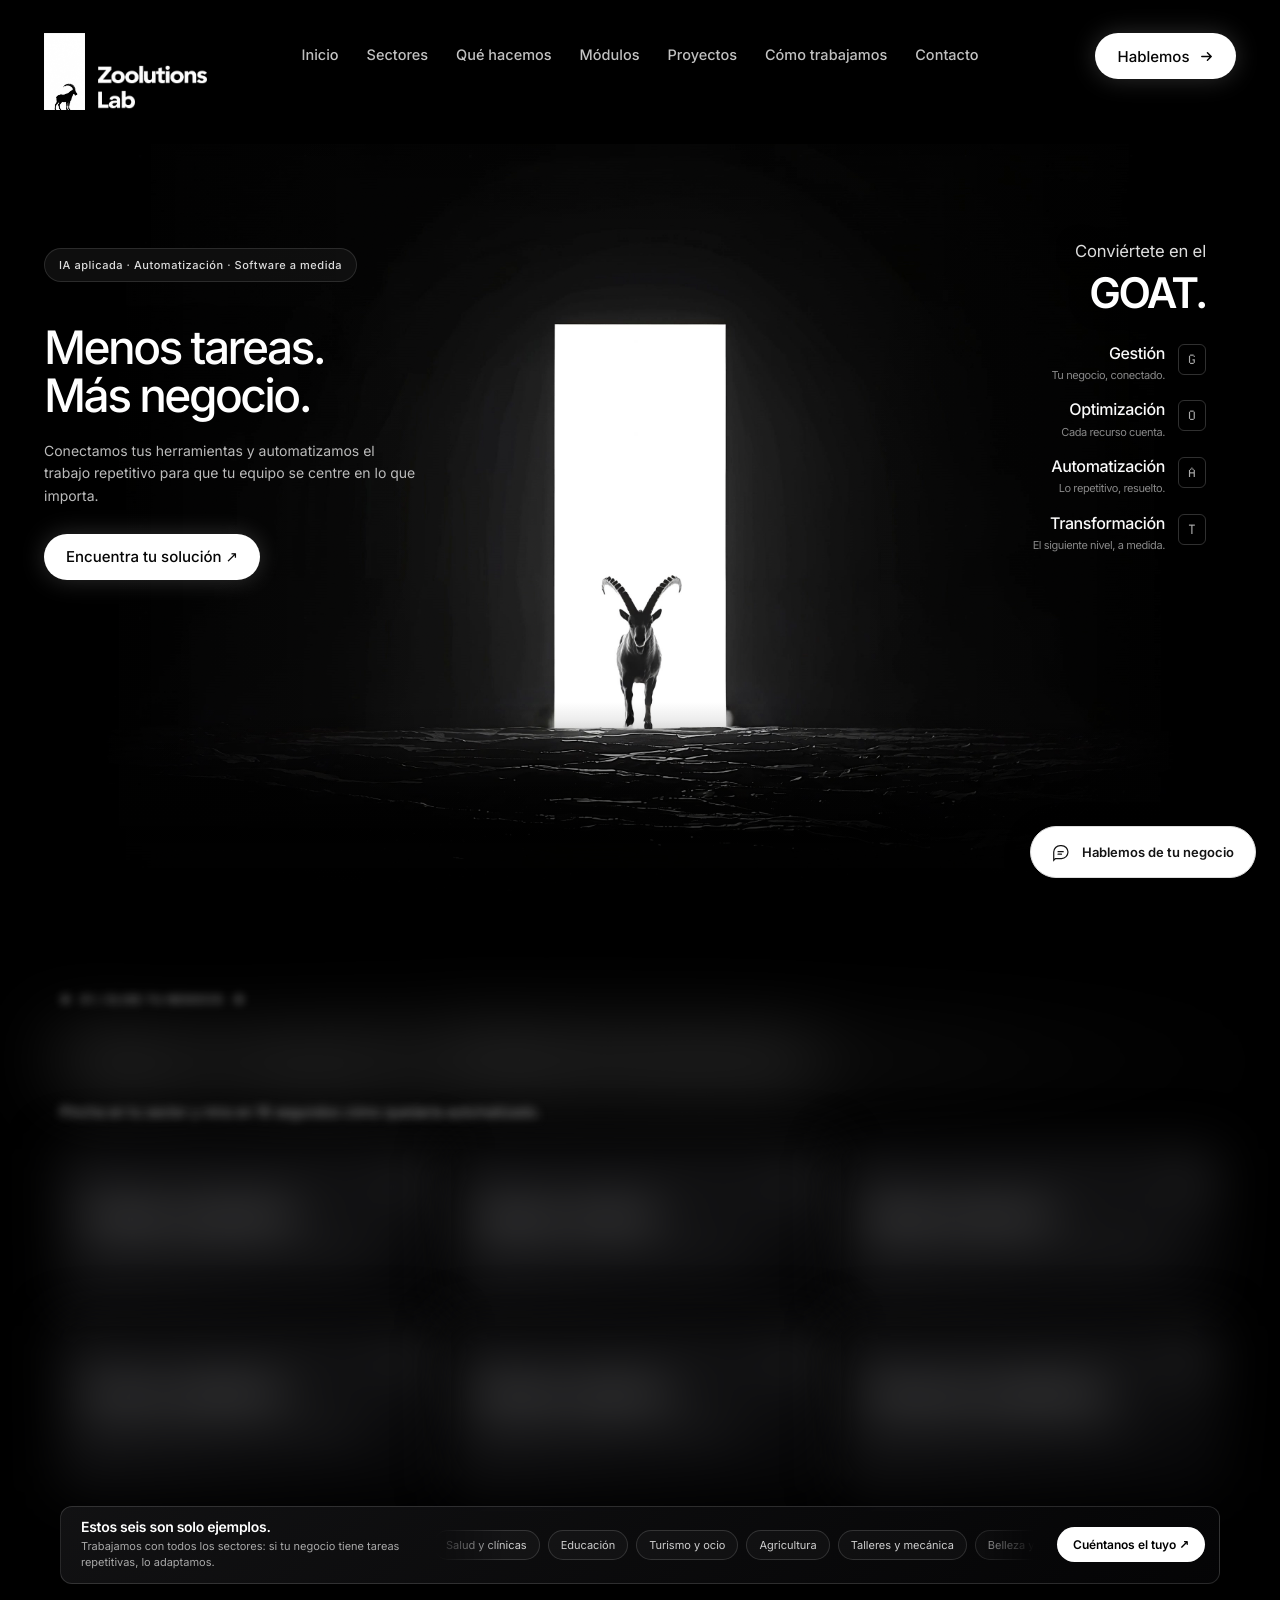
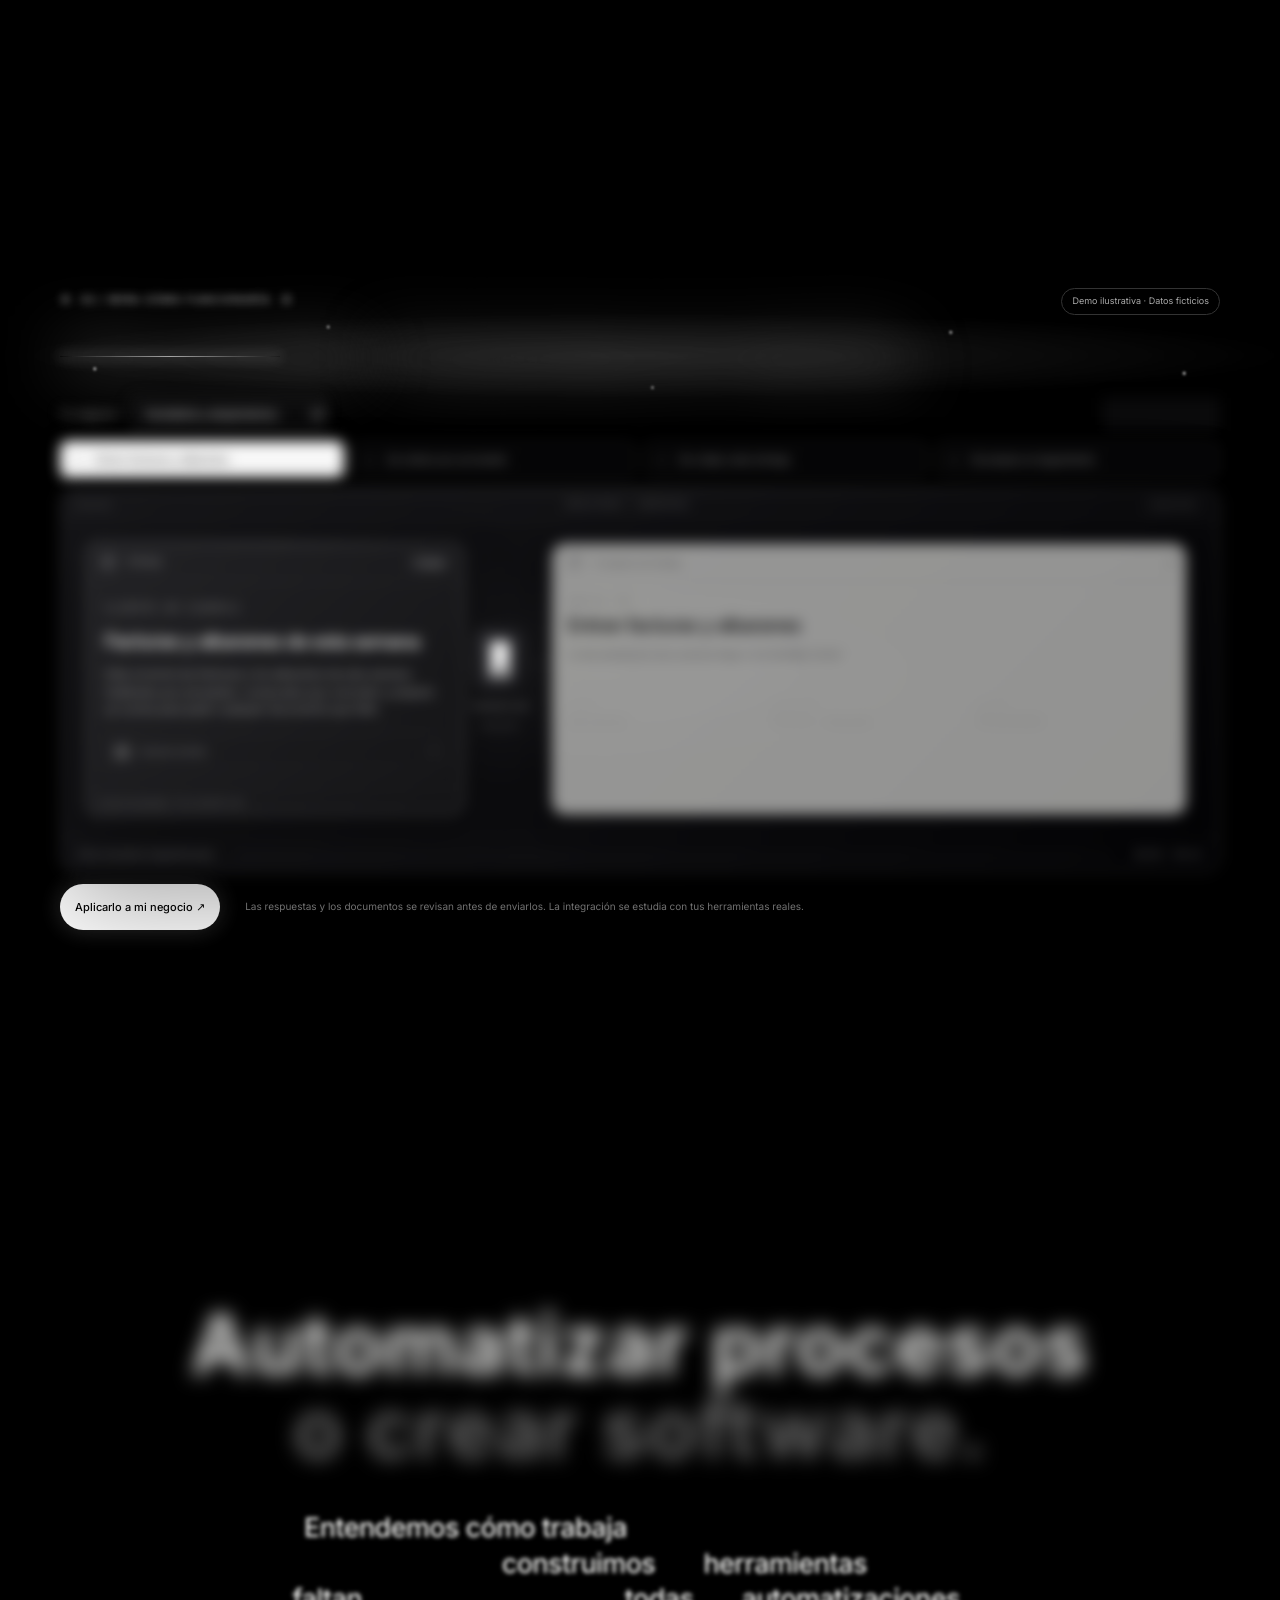
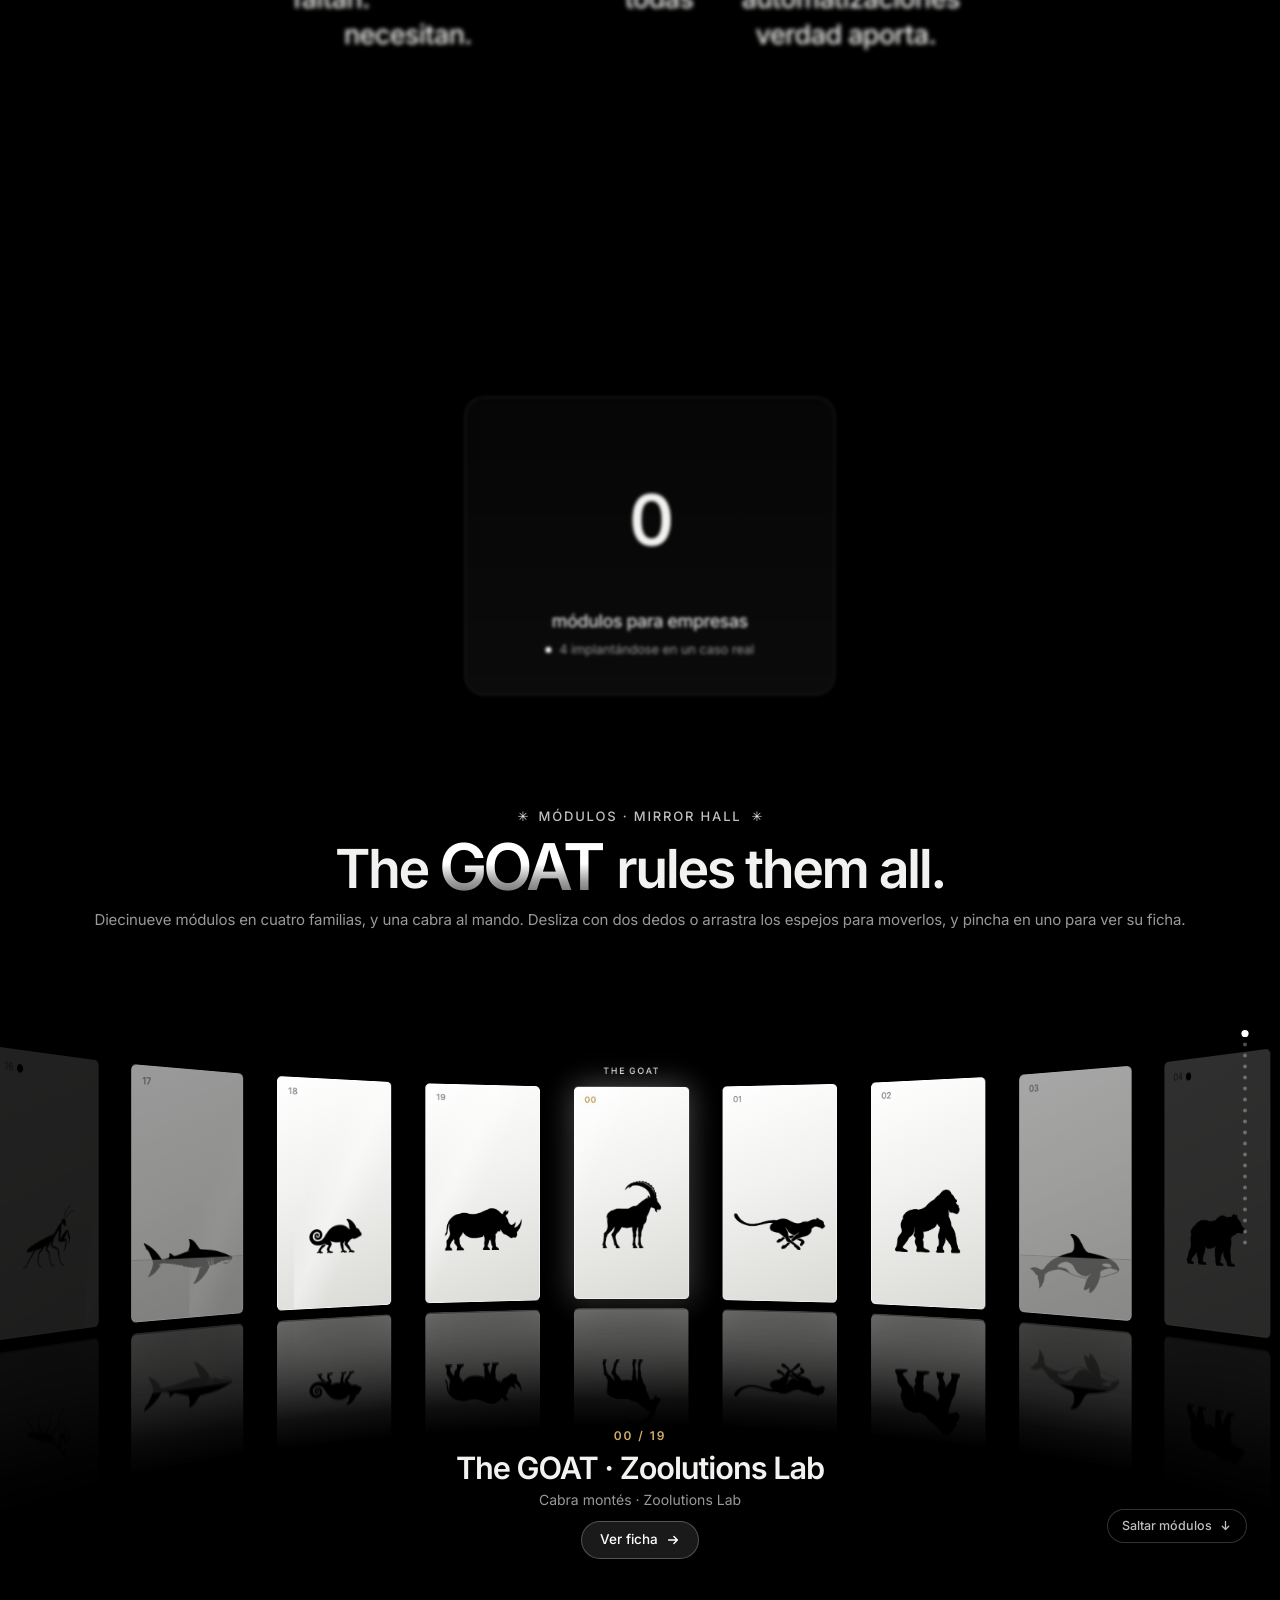
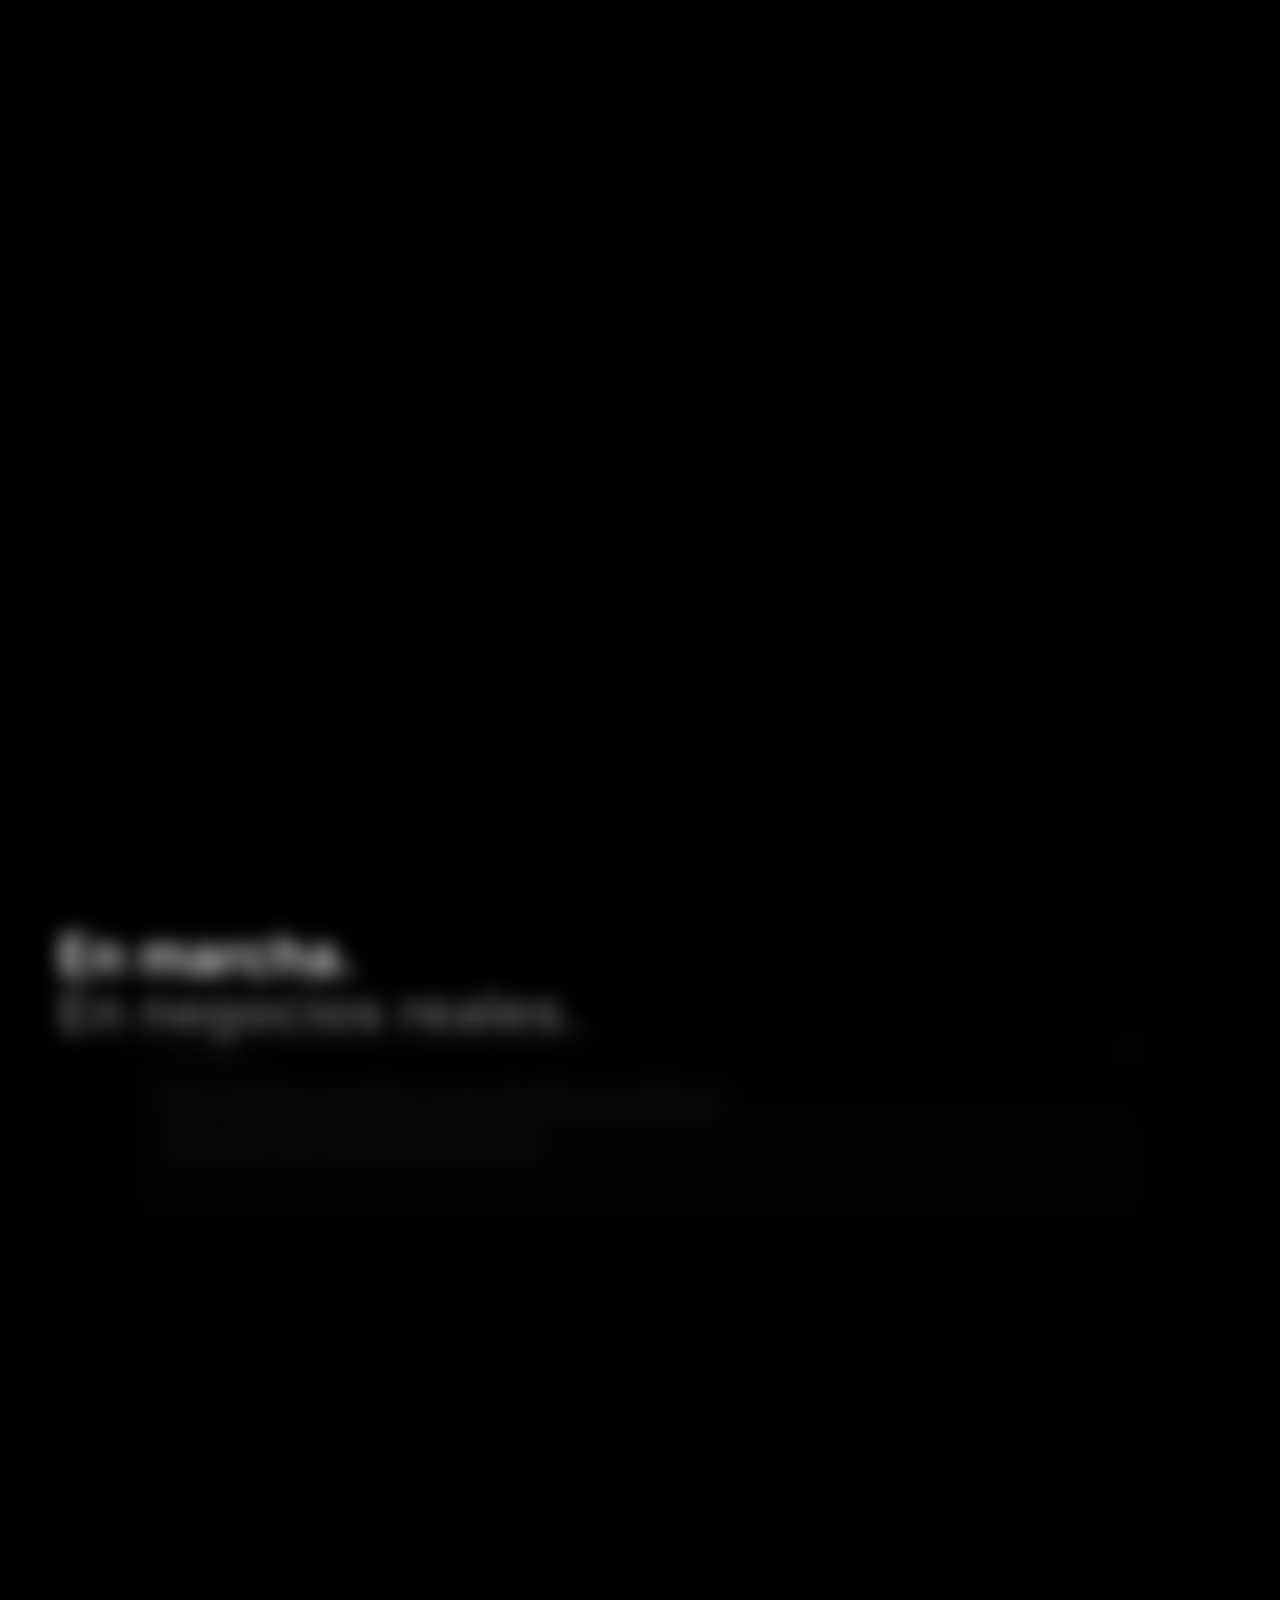
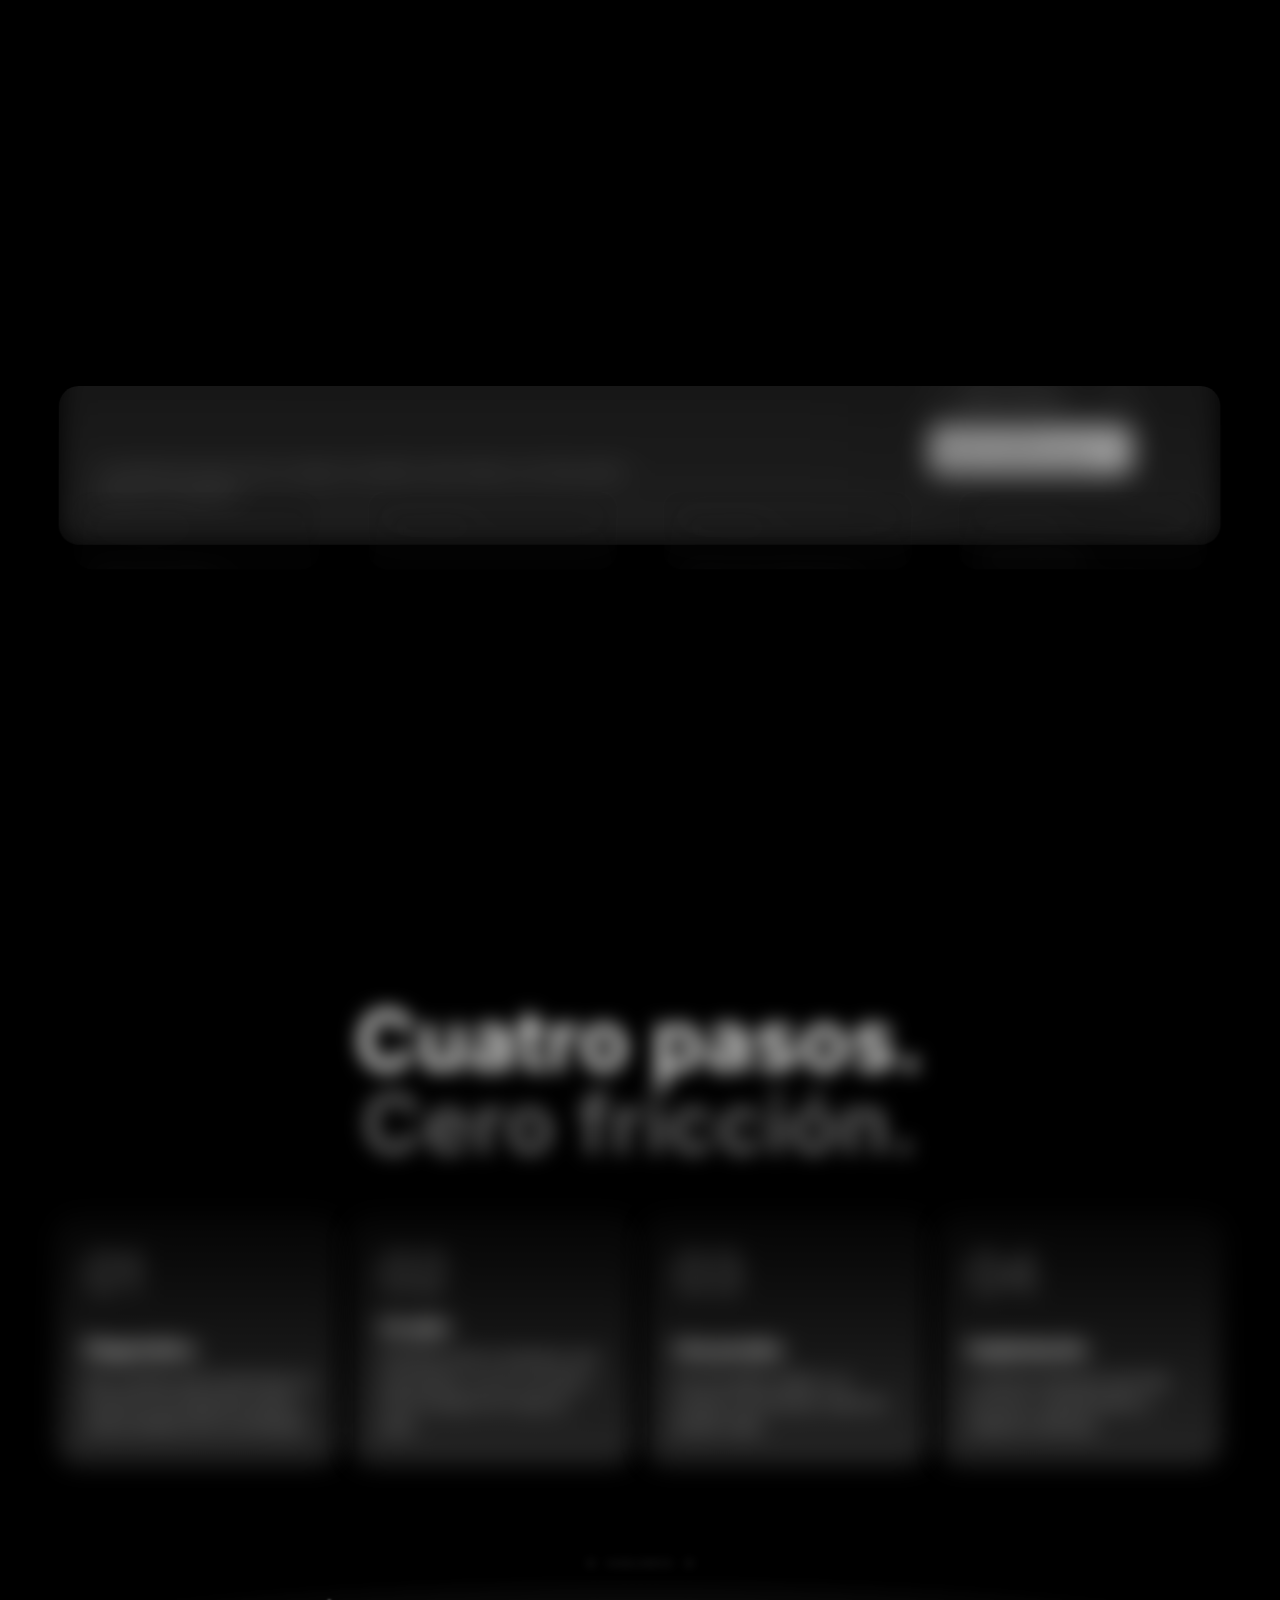
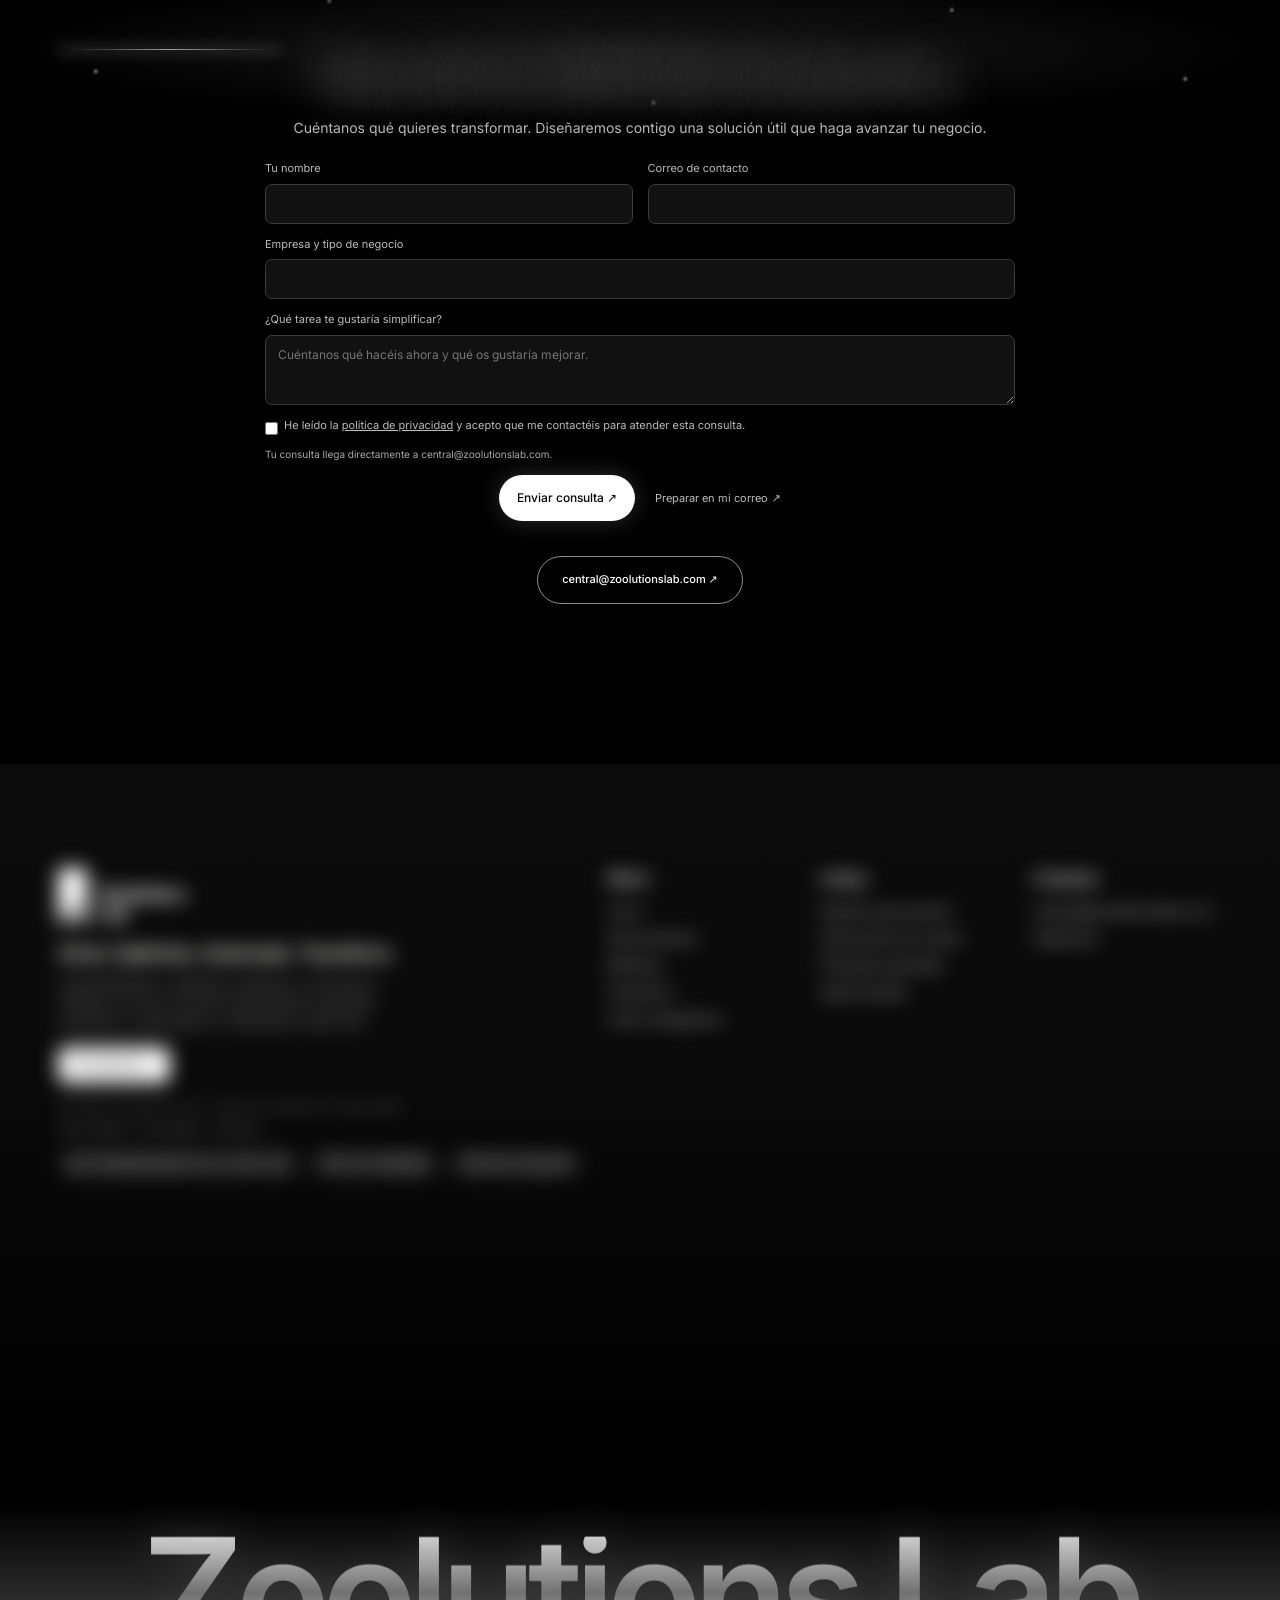
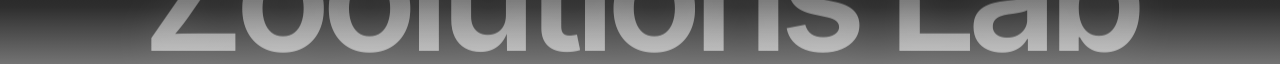
==== index.html @ aa088342 "Add files via upload" ====
<!doctype html>
<html lang="es">
<head>
<meta charset="utf-8">
<meta name="viewport" content="width=device-width, initial-scale=1, viewport-fit=cover">
<title>Zoolutions Lab — GOAT: Grow. Optimize. Automate. Transform.</title>
<meta name="description" content="GOAT: Grow. Optimize. Automate. Transform. Automatización, módulos y servicios a medida para empresas de cualquier tamaño. Lo implantamos, lo mantenemos y lo mejoramos cada mes.">
<meta name="theme-color" content="#000000">
<meta property="og:title" content="Zoolutions Lab — Grow. Optimize. Automate. Transform.">
<meta property="og:image" content="https://zoolutionslab.com/assets/zl-cabra-inicial-poster.jpg">
<link rel="icon" type="image/png" href="assets/favicon-v60.png">
<link rel="preload" href="assets/fonts/inter-600.woff2" as="font" type="font/woff2" crossorigin>
<style>
@font-face { font-family: "Departure Mono"; src: url("assets/fonts/departure-mono.woff2") format("woff2"); font-display: swap; }
@font-face { font-family: "Inter"; src: url("assets/fonts/inter-400.woff2") format("woff2"); font-weight: 400; font-display: swap; }
@font-face { font-family: "Inter"; src: url("assets/fonts/inter-500.woff2") format("woff2"); font-weight: 500; font-display: swap; }

:root {
  --ink: #fafafa;
  --muted: rgba(250,250,250,.66);
  --dim: rgba(250,250,250,.42);
  --line: rgba(255,255,255,.10);
  --card: rgba(255,255,255,.035);
  --pixel: "Departure Mono", ui-monospace, monospace;
  --sans: "Inter", system-ui, -apple-system, "Segoe UI", sans-serif;
  --px: clamp(18px, 3.4vw, 56px);
  --ease: cubic-bezier(.22, 1, .36, 1);
}
* { box-sizing: border-box; margin: 0; padding: 0; }
html { background: #000; overflow-x: hidden; scroll-behavior: smooth; }
body { background: #000; color: var(--ink); font-family: var(--sans); -webkit-font-smoothing: antialiased; text-rendering: geometricPrecision; overflow-x: hidden; }
a { color: inherit; text-decoration: none; }
img, video { display: block; }
.skip { position: absolute; left: -999px; top: 8px; z-index: 99; background: #fff; color: #000; padding: 8px 12px; border-radius: 8px; }
.skip:focus { left: 8px; }

/* ---------- escenario con vídeo ---------- */
.stage { position: relative; height: 100vh; height: 100svh; min-height: 560px; overflow: hidden; }
.stage.short { height: 78vh; height: 78svh; min-height: 520px; }
.plate { position: absolute; inset: 0; overflow: hidden; background: #000 url("assets/zl-cabra-inicial-poster.jpg") center / cover no-repeat; }
.plate video { position: absolute; inset: 0; width: 100%; height: 100%; object-fit: cover; object-position: 50% 50%; }
.plate::after { content: ""; position: absolute; inset: 0; pointer-events: none;
  background:
    linear-gradient(to right, rgba(0,0,0,.55) 0%, rgba(0,0,0,0) 34%, rgba(0,0,0,0) 66%, rgba(0,0,0,.55) 100%),
    linear-gradient(to bottom, rgba(0,0,0,.35) 0%, rgba(0,0,0,0) 18%, rgba(0,0,0,0) 80%, rgba(0,0,0,.8) 100%); }
.short .plate::after { background:
    linear-gradient(to right, rgba(0,0,0,.6) 0%, rgba(0,0,0,0) 34%, rgba(0,0,0,0) 66%, rgba(0,0,0,.6) 100%),
    linear-gradient(to bottom, rgba(0,0,0,.35) 0%, rgba(0,0,0,0) 18%, rgba(0,0,0,0) 72%, #000 100%); }
.grain { position: absolute; inset: -50%; pointer-events: none; opacity: .07; mix-blend-mode: overlay;
  background-image: url("data:image/svg+xml;utf8,<svg xmlns='http://www.w3.org/2000/svg' width='160' height='160'><filter id='n'><feTurbulence type='fractalNoise' baseFrequency='.9' numOctaves='2' stitchTiles='stitch'/></filter><rect width='100%' height='100%' filter='url(%23n)'/></svg>");
  animation: grain 1.2s steps(6) infinite; }
@keyframes grain { 0%{transform:translate(0,0)} 20%{transform:translate(-3%,2%)} 40%{transform:translate(2%,-3%)} 60%{transform:translate(-2%,-1%)} 80%{transform:translate(3%,3%)} 100%{transform:translate(0,0)} }

/* ---------- barra superior ---------- */
.top { position: absolute; z-index: 20; top: 0; left: 0; right: 0; display: flex; align-items: flex-start; justify-content: space-between; padding: clamp(18px, 2.6vw, 34px) var(--px) 0; }
.brand { display: flex; align-items: center; gap: 14px; }
.brand img { height: clamp(56px, 5.6vw, 84px); width: auto; }
.brand span { font-family: var(--pixel); font-size: clamp(16px, 1.55vw, 23px); letter-spacing: .02em; line-height: 1.1; }
.nav { position: absolute; left: 50%; top: clamp(18px, 2.6vw, 34px); translate: -50% 0; display: flex; align-items: center; gap: 2px; height: 46px; padding: 0 6px; border-radius: 999px; background: rgba(255,255,255,.94); box-shadow: 0 0 24px rgba(255,255,255,.14); }
.nav a { font: 500 14px/1 var(--sans); color: #444; padding: 10px 16px; border-radius: 999px; transition: color .25s, background-color .25s; position: relative; }
.nav a:hover { color: #050505; background: rgba(0,0,0,.05); }
.nav a[aria-current="page"] { color: #050505; }
.nav a[aria-current="page"]::after { content: ""; position: absolute; left: 50%; bottom: 3px; width: 4px; height: 4px; margin-left: -2px; background: #050505; }
.pill { display: inline-flex; align-items: center; justify-content: center; gap: 10px; height: 46px; padding: 0 22px; border-radius: 999px; background: #fff; color: #050505; font: 500 15px/1 var(--sans); box-shadow: 0 0 24px rgba(255,255,255,.18); transition: transform .3s var(--ease), box-shadow .3s; white-space: nowrap; border: 0; cursor: pointer; }
.pill:hover { transform: translateY(-1px); box-shadow: 0 0 34px rgba(255,255,255,.32); }
.pill svg { width: 15px; height: 15px; transition: transform .3s var(--ease); }
.pill:hover svg { transform: translateX(3px); }
.burger { display: none; width: 44px; height: 44px; border-radius: 50%; border: 1px solid rgba(255,255,255,.18); background: rgba(255,255,255,.06); -webkit-backdrop-filter: blur(10px); backdrop-filter: blur(10px); cursor: pointer; position: relative; }
.burger i { position: absolute; left: 13px; right: 13px; height: 1.5px; background: #fff; transition: transform .35s var(--ease), opacity .2s; }
.burger i:nth-child(1) { top: 17px; } .burger i:nth-child(2) { top: 25px; }
.menu-open .burger i:nth-child(1) { transform: translateY(4px) rotate(45deg); }
.menu-open .burger i:nth-child(2) { transform: translateY(-4px) rotate(-45deg); }
.drawer { position: fixed; inset: 0; z-index: 15; background: rgba(0,0,0,.92); -webkit-backdrop-filter: blur(14px); backdrop-filter: blur(14px); display: flex; flex-direction: column; justify-content: center; padding: 0 var(--px); opacity: 0; visibility: hidden; transition: opacity .4s, visibility .4s; }
.menu-open .drawer { opacity: 1; visibility: visible; }
.drawer a { font: 34px/1.5 var(--pixel); color: #fff; }
.drawer a[aria-current="page"]::before { content: "> "; }
.drawer a.pill { margin-top: 30px; align-self: flex-start; font: 500 15px/1 var(--sans); color: #050505; }

/* ---------- titular y texto a los lados de la puerta ---------- */
.hero { position: absolute; z-index: 4; left: 0; right: 0; top: 27%; display: flex; justify-content: space-between; align-items: flex-start; gap: 24px; padding: 0 var(--px); pointer-events: none; }
.short .hero { top: 30%; }
.hero > * { pointer-events: auto; }
.left { width: min(42vw, 640px); }
.right { width: min(34vw, 520px); text-align: right; display: flex; flex-direction: column; align-items: flex-end; padding-top: 56px; }
.badge { display: inline-flex; align-items: center; gap: 10px; height: 34px; padding: 0 14px 0 6px; border-radius: 999px; background: rgba(20,20,20,.72); border: 1px solid rgba(255,255,255,.12); -webkit-backdrop-filter: blur(8px); backdrop-filter: blur(8px); font: 500 13px/1 var(--sans); color: rgba(255,255,255,.86); margin-bottom: 22px; }
.badge i { display: inline-grid; place-items: center; width: 24px; height: 24px; border-radius: 50%; background: #fff; color: #050505; font: 13px/1 var(--pixel); font-style: normal; margin-right: -6px; border: 2px solid #111; }
.badge i:last-of-type { margin-right: 4px; }
.badge.solo { padding-left: 14px; }
h1 { font-family: var(--pixel); font-weight: 400; font-size: clamp(32px, 4.1vw, 66px); line-height: 1.12; letter-spacing: -.01em; text-shadow: 0 0 30px rgba(0,0,0,.6); }
h1 span { display: block; }
.short h1 { font-size: clamp(30px, 3.6vw, 58px); }
.right p { font-size: clamp(15px, 1.15vw, 17.5px); line-height: 1.55; color: var(--muted); max-width: 27em; text-shadow: 0 0 20px rgba(0,0,0,.8); }
.actions { display: flex; align-items: center; gap: 22px; margin-top: 26px; flex-wrap: wrap; justify-content: flex-end; }
.ghost { font: 500 15px/1 var(--sans); color: #fff; border-bottom: 1px solid rgba(255,255,255,.3); padding-bottom: 3px; transition: border-color .3s; }
.ghost:hover { border-color: #fff; }

/* datos al pie de la portada */
.facts { position: absolute; z-index: 4; left: 0; right: 0; bottom: clamp(30px, 4.8vh, 50px); display: grid; grid-template-columns: repeat(4, 1fr); gap: 16px; padding: 0 var(--px); max-width: 1240px; margin: 0 auto; }
.fact { text-align: center; }
.fact .g { font: 22px/1 var(--pixel); color: rgba(255,255,255,.75); }
.fact b { display: block; font: 400 clamp(20px, 1.8vw, 28px)/1.1 var(--pixel); margin-top: 12px; }
.fact small { display: block; font-size: 12.5px; color: var(--dim); margin-top: 6px; letter-spacing: .01em; }

/* ---------- contenido de las páginas interiores ---------- */
.wrap { width: 100%; max-width: 1200px; margin: 0 auto; padding: 0 var(--px); }
.sec { padding: clamp(56px, 8vw, 110px) 0 0; }
.sec:first-child { padding-top: clamp(24px, 4vw, 48px); }
.label { display: flex; align-items: center; gap: 12px; font: 13px/1 var(--pixel); color: var(--dim); text-transform: uppercase; letter-spacing: .12em; margin-bottom: 26px; }
.label::before { content: ""; width: 8px; height: 8px; background: #fff; }
.label::after { content: ""; flex: 1; height: 1px; background: var(--line); }
h2 { font: 400 clamp(26px, 3vw, 44px)/1.15 var(--pixel); letter-spacing: -.01em; margin-bottom: 18px; max-width: 22ch; }
.lead { font-size: clamp(15px, 1.2vw, 18px); line-height: 1.6; color: var(--muted); max-width: 46em; }
.grid { display: grid; gap: 14px; }
.g2 { grid-template-columns: repeat(2, 1fr); }
.g3 { grid-template-columns: repeat(3, 1fr); }
.g4 { grid-template-columns: repeat(4, 1fr); }
.card { position: relative; background: var(--card); border: 1px solid var(--line); border-radius: 18px; padding: clamp(22px, 2.2vw, 32px); transition: border-color .35s, background-color .35s, transform .35s var(--ease); overflow: hidden; }
.card:hover { border-color: rgba(255,255,255,.24); background: rgba(255,255,255,.055); transform: translateY(-2px); }
.card .n { font: 13px/1 var(--pixel); color: var(--dim); }
.card .ico { font: 26px/1 var(--pixel); color: #fff; margin-bottom: 26px; display: block; }
.card h3 { font: 400 clamp(19px, 1.6vw, 24px)/1.2 var(--pixel); margin: 0 0 12px; letter-spacing: -.005em; }
.card p, .card li { font-size: 15px; line-height: 1.6; color: var(--muted); }
.card ul { list-style: none; display: grid; gap: 12px; margin-top: 4px; }
.card li b { color: #fff; font-weight: 500; }
.tag { display: inline-flex; align-items: center; gap: 8px; height: 26px; padding: 0 11px; border-radius: 999px; border: 1px solid rgba(255,255,255,.18); font: 12px/1 var(--pixel); color: #fff; margin-bottom: 18px; letter-spacing: .02em; }
.tag.live::before { content: ""; width: 7px; height: 7px; border-radius: 50%; background: #fff; box-shadow: 0 0 10px #fff; animation: pulse 2s infinite; }
.tag.soon { color: var(--dim); }
.kicker { display: block; font: 12px/1 var(--pixel); color: var(--dim); text-transform: uppercase; letter-spacing: .14em; margin-bottom: 10px; }
@keyframes pulse { 50% { opacity: .35; } }

/* módulos */
.mods { display: grid; grid-template-columns: 1.1fr 1fr; gap: 14px; }
.mod-live { display: grid; gap: 10px; }
.mod-live div { display: flex; align-items: center; gap: 14px; padding: 16px 18px; border-radius: 14px; border: 1px solid rgba(255,255,255,.2); background: rgba(255,255,255,.06); font: 16px/1.2 var(--pixel); }
.mod-live div::before { content: ""; width: 8px; height: 8px; border-radius: 50%; background: #fff; box-shadow: 0 0 12px #fff; animation: pulse 2s infinite; flex: none; }
.chips { display: flex; flex-wrap: wrap; gap: 8px; }
.chips span { display: inline-flex; align-items: center; height: 36px; padding: 0 14px; border-radius: 999px; border: 1px solid var(--line); font-size: 14px; color: var(--muted); transition: border-color .3s, color .3s; }
.chips span:hover { border-color: rgba(255,255,255,.3); color: #fff; }
.sub { font: 12px/1 var(--pixel); color: var(--dim); text-transform: uppercase; letter-spacing: .12em; margin: 0 0 14px; }

/* pasos */
.steps .card { min-height: 220px; display: flex; flex-direction: column; }
.steps .card .big { font: 400 clamp(38px, 4vw, 58px)/1 var(--pixel); color: rgba(255,255,255,.16); margin-bottom: 34px; transition: color .35s; }
.steps .card:hover .big { color: #fff; }

/* proyectos sin anunciar */
.redact { background: #fff; color: #fff; border-radius: 2px; padding: 0 .1em; user-select: none; }
.bars { display: grid; gap: 7px; margin: 6px 0 18px; }
.bars i { display: block; height: 9px; width: 100%; background: rgba(255,255,255,.12); border-radius: 2px; }
.teaser { background: repeating-linear-gradient(135deg, rgba(255,255,255,.025) 0 10px, transparent 10px 20px), var(--card); }
.more { margin-top: 18px; font: 14px/1 var(--pixel); }
.more a { border-bottom: 1px solid rgba(255,255,255,.3); padding-bottom: 3px; }

/* llamada final */
.cta { margin: clamp(64px, 9vw, 120px) 0 0; padding: clamp(36px, 5vw, 64px); border-radius: 22px; border: 1px solid var(--line); background: radial-gradient(ellipse at 50% 120%, rgba(255,255,255,.12), transparent 60%), var(--card); display: flex; align-items: center; justify-content: space-between; gap: 28px; flex-wrap: wrap; }
.cta h2 { margin: 0; max-width: 20ch; }

/* formulario */
.form { display: grid; gap: 16px; margin-top: 8px; }
.field { display: grid; gap: 8px; }
.field label { font: 12px/1 var(--pixel); color: var(--dim); text-transform: uppercase; letter-spacing: .1em; }
.field input, .field select, .field textarea { width: 100%; font: 15px/1.4 var(--sans); color: #fff; background: rgba(255,255,255,.04); border: 1px solid var(--line); border-radius: 12px; padding: 13px 14px; outline: none; transition: border-color .25s, background-color .25s; -webkit-appearance: none; appearance: none; }
.field textarea { min-height: 130px; resize: vertical; }
.field select { background-image: linear-gradient(45deg, transparent 50%, #fff 50%), linear-gradient(135deg, #fff 50%, transparent 50%); background-position: calc(100% - 20px) 55%, calc(100% - 15px) 55%; background-size: 5px 5px; background-repeat: no-repeat; }
.field select option { background: #111; }
.field input:focus, .field select:focus, .field textarea:focus { border-color: rgba(255,255,255,.45); background: rgba(255,255,255,.07); }
.form .pill { justify-self: start; margin-top: 4px; }
.form-note { font-size: 13px; color: var(--dim); }
.pitch { font: 400 clamp(19px, 1.6vw, 24px)/1.4 var(--pixel); color: #fff; margin-bottom: 18px; }
.contact-line { display: flex; justify-content: space-between; align-items: center; gap: 12px; flex-wrap: wrap; border-top: 1px solid var(--line); margin-top: 26px; padding-top: 20px; }
.contact-line span { font: 12px/1 var(--pixel); color: var(--dim); text-transform: uppercase; letter-spacing: .1em; }
.contact-line a { font: 16px/1 var(--pixel); }

/* pie */
.site-foot { margin-top: clamp(64px, 9vw, 120px); border-top: 1px solid var(--line); }
.site-foot .wrap { display: flex; justify-content: space-between; align-items: center; gap: 18px; flex-wrap: wrap; padding-top: 28px; padding-bottom: 34px; }
.site-foot .fb { display: flex; align-items: center; gap: 12px; font: 15px/1.1 var(--pixel); }
.site-foot .fb img { height: 40px; width: auto; }
.site-foot nav { display: flex; gap: 22px; flex-wrap: wrap; font-size: 14px; color: var(--muted); }
.site-foot nav a:hover { color: #fff; }
.site-foot small { width: 100%; font-size: 12.5px; color: var(--dim); }

/* ---------- animaciones ---------- */
@media (prefers-reduced-motion: no-preference) {
  .rise { opacity: 0; transform: translateY(14px); animation: rise .9s var(--ease) forwards; }
  .d1 { animation-delay: .15s } .d2 { animation-delay: .3s } .d3 { animation-delay: .45s } .d4 { animation-delay: .6s } .d5 { animation-delay: .8s }
  @keyframes rise { to { opacity: 1; transform: none; } }
  .js .rv { opacity: 0; transform: translateY(18px); transition: opacity .8s var(--ease), transform .8s var(--ease); }
  .js .rv.in { opacity: 1; transform: none; }
}
@media (prefers-reduced-motion: reduce) { .grain, .tag.live::before, .mod-live div::before { animation: none; } }

/* ---------- pantallas medianas ---------- */
@media (max-width: 1100px) {
  .hero { top: 24%; }
  .right { padding-top: 40px; }
  .facts { grid-template-columns: repeat(2, 1fr); row-gap: 18px; max-width: 760px; }
  .fact:nth-child(n+3) { display: none; }
  .g4 { grid-template-columns: repeat(2, 1fr); }
  .g3 { grid-template-columns: repeat(2, 1fr); }
  .nav a { padding: 10px 11px; }
}
@media (max-width: 900px) {
  .nav { display: none; }
  .burger { display: block; }
  .top .pill.top-cta { display: none; }
  .mods { grid-template-columns: 1fr; }
}

/* ---------- móvil: vídeo arriba, texto debajo sobre negro ---------- */
@media (max-width: 760px), (max-aspect-ratio: 4/5) {
  .stage, .stage.short { height: auto; min-height: 0; overflow: visible; }
  .plate { position: relative; height: 72svh; min-height: 440px; }
  .short .plate { height: 58svh; min-height: 380px; }
  .plate::after, .short .plate::after { background: linear-gradient(to bottom, rgba(0,0,0,.45) 0%, rgba(0,0,0,0) 22%, rgba(0,0,0,0) 70%, #000 100%); }
  .top { padding-top: 16px; }
  .brand img { height: 46px; }
  .hero, .short .hero { position: relative; top: auto; flex-direction: column; gap: 0; margin-top: -40px; padding-bottom: 8px; }
  .left, .right { width: 100%; }
  .left h1 span { display: inline; }
  .right { text-align: left; align-items: flex-start; padding-top: 18px; }
  .actions { justify-content: flex-start; }
  h1, .short h1 { font-size: clamp(30px, 9.4vw, 44px); }
  .facts { position: relative; bottom: auto; grid-template-columns: repeat(2, 1fr); row-gap: 26px; padding: 40px var(--px) 0; }
  .fact { text-align: left; }
  .fact:nth-child(n+3) { display: block; }
  .g2, .g3, .g4 { grid-template-columns: 1fr; }
  .steps .card { min-height: 0; }
  .cta { flex-direction: column; align-items: flex-start; }
}

/* =====================================================================
   PÁGINAS DE UNA SOLA PANTALLA: contenido a los lados y abajo de la puerta
   ===================================================================== */
.stage.full { height: 100vh; height: 100svh; min-height: 0; }
.full .plate::after { background:
    linear-gradient(to right, rgba(0,0,0,.62) 0%, rgba(0,0,0,.15) 36%, rgba(0,0,0,0) 42%, rgba(0,0,0,0) 58%, rgba(0,0,0,.15) 64%, rgba(0,0,0,.62) 100%),
    linear-gradient(to bottom, rgba(0,0,0,.4) 0%, rgba(0,0,0,0) 16%, rgba(0,0,0,0) 76%, rgba(0,0,0,.85) 100%); }
.zone { position: absolute; z-index: 4; display: flex; flex-direction: column; gap: clamp(8px, 1.4vh, 14px); }
.z-left { left: var(--px); top: clamp(124px, 15.5vh, 156px); bottom: 21vh; width: min(35vw, 560px); }
.z-right { right: var(--px); top: clamp(110px, 15vh, 150px); bottom: 21vh; width: min(34vw, 540px); align-items: stretch; }
.z-bottom { left: var(--px); right: var(--px); bottom: clamp(14px, 2.6vh, 28px); }
.zone h1 { font-size: min(3.5vw, 6.2vh); line-height: 1.1; }
.zone .badge { margin-bottom: 4px; align-self: flex-start; }
.zone .intro { font-size: clamp(13.5px, 1.75vh, 16px); line-height: 1.5; color: var(--muted); max-width: 34em; text-shadow: 0 0 16px rgba(0,0,0,.9); }
.glass { background: rgba(0,0,0,.52); border: 1px solid rgba(255,255,255,.11); -webkit-backdrop-filter: blur(12px); backdrop-filter: blur(12px); border-radius: 16px; padding: clamp(12px, 1.8vh, 18px) clamp(14px, 1.3vw, 20px); }
.glass h3 { font: 400 clamp(14px, 2vh, 18px)/1.2 var(--pixel); margin-bottom: 4px; }
.glass p, .glass li { font-size: clamp(12.5px, 1.6vh, 14.5px); line-height: 1.45; color: var(--muted); }
.glass .tag { margin-bottom: clamp(6px, 1.1vh, 10px); height: 22px; font-size: 11px; }
.glass .kicker { margin-bottom: 4px; font-size: 11px; }
.glass ul { list-style: none; display: grid; gap: 4px; margin-top: 4px; }
.glass li b { color: #fff; font-weight: 500; }
.zlabel { font: 11.5px/1 var(--pixel); color: rgba(255,255,255,.55); text-transform: uppercase; letter-spacing: .14em; display: flex; align-items: center; gap: 8px; }
.zlabel::before { content: ""; width: 6px; height: 6px; background: #fff; }
.svc { display: grid; gap: clamp(8px, 1.3vh, 12px); }
.svc div { display: grid; grid-template-columns: 28px 1fr; column-gap: 10px; }
.svc .g { font: 16px/1.25 var(--pixel); color: #fff; grid-row: span 2; }
.svc b { font: 400 clamp(13.5px, 1.9vh, 16.5px)/1.25 var(--pixel); color: #fff; }
.svc span { font-size: clamp(12px, 1.55vh, 14px); line-height: 1.4; color: var(--muted); }
.zone .mod-live { gap: clamp(5px, .8vh, 8px); }
.zone .mod-live div { padding: clamp(7px, 1.1vh, 11px) 14px; font-size: clamp(13px, 1.75vh, 15px); border-radius: 11px; }
.zone .chips { gap: 6px; }
.zone .chips span { height: clamp(26px, 3.3vh, 32px); padding: 0 11px; font-size: clamp(11.5px, 1.5vh, 13px); }
.steps-row { display: grid; grid-template-columns: repeat(4, 1fr); gap: 12px; }
.steps-row .glass { display: grid; grid-template-columns: auto 1fr; column-gap: 12px; align-items: start; padding: 12px 16px; }
.steps-row .n { font: 400 clamp(22px, 3.2vh, 30px)/1 var(--pixel); color: rgba(255,255,255,.35); grid-row: span 2; }
.steps-row b { font: 400 clamp(13.5px, 1.9vh, 16px)/1.2 var(--pixel); }
.steps-row span { font-size: clamp(11.5px, 1.5vh, 13px); color: var(--muted); line-height: 1.35; }
.bottom-cta { display: flex; align-items: center; justify-content: space-between; gap: 18px; }
.bottom-cta p { font: 400 clamp(16px, 2.4vh, 22px)/1.2 var(--pixel); text-shadow: 0 0 16px rgba(0,0,0,.9); }
.zone .redact { font-size: .9em; }
.zone .bars { margin: 4px 0 8px; gap: 5px; } .zone .bars i { height: 6px; }
.pair { display: grid; grid-template-columns: 1fr 1fr; gap: 10px; }
.zone .form { gap: clamp(7px, 1.1vh, 11px); margin: 0; }
.zone .field { gap: 5px; }
.zone .field label { font-size: 10.5px; }
.zone .field input, .zone .field select { padding: clamp(8px, 1.2vh, 11px) 12px; font-size: 14px; border-radius: 10px; }
.zone .field textarea { min-height: clamp(60px, 10vh, 100px); padding: 10px 12px; font-size: 14px; border-radius: 10px; }
.zone .form .pill { height: 42px; font-size: 14px; }
.zone .form-note { font-size: 12px; min-height: 1em; }
.mini-foot { position: absolute; z-index: 4; left: 50%; translate: -50% 0; bottom: 6px; font-size: 11px; color: var(--dim); white-space: nowrap; }
.foot-strip { display: grid; grid-template-columns: repeat(3, 1fr); gap: 12px; }

/* pantallas estrechas o bajas: se apila debajo del vídeo y se hace scroll */
@media (max-width: 1100px), (max-height: 640px), (max-aspect-ratio: 4/5) {
  .stage.full { height: auto; overflow: visible; }
  .full .plate { position: relative; height: 62svh; min-height: 380px; }
  .full .plate::after { background: linear-gradient(to bottom, rgba(0,0,0,.45) 0%, rgba(0,0,0,0) 22%, rgba(0,0,0,0) 70%, #000 100%); }
  .zone { position: relative; left: auto; right: auto; top: auto; bottom: auto; width: auto; padding: 0 var(--px); margin-top: 18px; }
  .z-left { margin-top: -30px; }
  .zone h1 { font-size: clamp(30px, 7vw, 46px); }
  .zone h1 span { display: inline; }
  .steps-row, .foot-strip { grid-template-columns: repeat(2, 1fr); }
  .z-bottom { padding-bottom: 40px; }
  .mini-foot { position: relative; left: auto; translate: none; display: block; text-align: center; padding: 0 0 24px; }
  .bottom-cta { flex-wrap: wrap; }
}
@media (max-width: 560px) { .steps-row, .foot-strip, .pair { grid-template-columns: 1fr; } }

.zone > * { flex-shrink: 0; }
@media (max-height: 800px) and (min-width: 1101px) { .zone .glass { padding: 10px 14px; } .zone .glass p { font-size: 12.5px; line-height: 1.4; } .zone .mod-live div { padding: 6px 12px; } .svc { gap: 7px; } }

/* ---------- nuevo logo ---------- */
.brand { gap: clamp(12px, 1.2vw, 18px); align-items: flex-end; }
.brand img.door { height: clamp(58px, 6vw, 88px); width: auto; }
.brand img.word { height: clamp(15px, 1.45vw, 21px); width: auto; margin-bottom: 2px; }
.site-foot .fb img, .foot-door { height: 40px; }

/* ---------- animales de los módulos ---------- */
.ani { width: 22px; height: 22px; flex: none; color: #fff; }
.zone .mod-live div::before { display: none; }
.zone .mod-live div { gap: 12px; }
.zone .mod-live div .ani { width: clamp(20px, 2.8vh, 26px); height: clamp(20px, 2.8vh, 26px); }
.zone .mod-live div::after { content: ""; margin-left: auto; width: 7px; height: 7px; border-radius: 50%; background: #fff; box-shadow: 0 0 10px #fff; animation: pulse 2s infinite; flex: none; }
.chips span { gap: 7px; }
.chips span .ani { width: 17px; height: 17px; opacity: .9; }
.chips span em { font-style: normal; font: 10px/1 var(--pixel); color: var(--dim); border-left: 1px solid var(--line); padding-left: 7px; margin-left: 2px; text-transform: uppercase; letter-spacing: .06em; }
.pack { display: flex; align-items: flex-end; gap: 12px; }
.pack img { height: clamp(34px, 5.2vh, 52px); width: auto; filter: drop-shadow(0 0 10px rgba(0,0,0,.8)); }
.pack p { font-size: clamp(12.5px, 1.6vh, 14.5px); color: var(--muted); line-height: 1.35; text-shadow: 0 0 14px rgba(0,0,0,.9); }
.pack b { color: #fff; font-weight: 500; }
@media (max-width: 760px), (max-aspect-ratio: 4/5) { .brand img.door { height: 48px; } .brand img.word { height: 14px; } }

.zone h1.compact { font-size: min(2.75vw, 5.2vh); }
.zr-tight { top: clamp(96px, 12.5vh, 130px); gap: clamp(6px, 1vh, 10px); }
.zr-tight .glass { padding: clamp(10px, 1.4vh, 14px) clamp(12px, 1.1vw, 16px); }
.zr-tight .mod-live { grid-template-columns: 1fr 1fr; gap: 6px; }
.zr-tight .mod-live div { padding: clamp(6px, .9vh, 9px) 10px; font-size: clamp(12px, 1.6vh, 13.5px); gap: 9px; border-radius: 10px; }
.zr-tight .mod-live div:last-child { grid-column: span 2; }
.zr-tight .mod-live div .ani { width: clamp(17px, 2.3vh, 22px); height: clamp(17px, 2.3vh, 22px); }
.zr-tight .mod-live div::after { width: 6px; height: 6px; }
.zr-tight .chips span { height: clamp(24px, 3vh, 29px); font-size: clamp(11px, 1.45vh, 12.5px); padding: 0 9px; }
.zr-tight .chips span .ani { width: 15px; height: 15px; }

@media (max-height: 760px) and (min-width: 1101px) { .brand img.door { height: 64px; } .brand img.word { height: 15px; } }
@media (max-width: 1100px), (max-height: 640px), (max-aspect-ratio: 4/5) {
  .zone h1.compact { font-size: clamp(28px, 6.4vw, 44px); }
  .zr-tight { top: auto; }
  .mini-foot { white-space: normal; padding: 0 var(--px) 24px; }
}


</style>
<style>
/* ===== Zoolutions Lab · v7 — tipografía Apple (Inter) en toda la web ===== */
@font-face { font-family: "Inter"; src: url("assets/fonts/inter-600.woff2") format("woff2"); font-weight: 600; font-display: swap; }
:root { --inter: "Inter", system-ui, -apple-system, "Segoe UI", Helvetica, Arial, sans-serif; }
body.one { background: #000; font-family: var(--inter); }
body.one .top { position: fixed; transition: background .5s; }
body.one.past .top { background: linear-gradient(to bottom, rgba(0,0,0,.72), rgba(0,0,0,0)); }

/* logo: puerta + "Zoolutions" arriba y "Lab" abajo, pegados a su derecha */
.brand { align-items: flex-end; gap: clamp(10px, 1vw, 14px); }
.brand img.door { height: clamp(58px, 6vw, 88px); width: auto; }
.brand .stack { display: flex; flex-direction: column; align-items: flex-start; gap: clamp(4px, .45vw, 7px); margin-bottom: 1px; }
.brand .stack img { height: clamp(15px, 1.5vw, 22px); width: auto; display: block; }
.nav a, .pill, .drawer .pill { font-family: var(--inter); }
.drawer a { font: 600 34px/1.5 var(--inter); letter-spacing: -0.04em; }

/* ---------- portada ---------- */
.hero-stage { position: relative; z-index: 3; background: #000; }
.hero h1, .hero p, .facts { font-family: var(--inter); }
.goat-word { font: 600 clamp(84px, 11.2vw, 196px)/.82 var(--inter); letter-spacing: -0.065em; margin: 0 0 0 -0.04em; background: linear-gradient(180deg, #fff 0%, #fff 55%, rgba(255,255,255,.55) 100%); -webkit-background-clip: text; background-clip: text; color: transparent; text-shadow: none; }
.goat-sub { margin-top: clamp(14px, 1.6vw, 22px); font: 600 clamp(17px, 1.65vw, 27px)/1.2 var(--inter); letter-spacing: -0.035em; color: rgba(255,255,255,.5); }
.goat-sub b { color: #fff; font-weight: 600; }
.hero .badge { font-family: var(--inter); }
.hero .right p { font-family: var(--inter); font-size: clamp(15px, 1.15vw, 18px); letter-spacing: -0.01em; color: rgba(255,255,255,.72); }
.hero .right p strong { color: #fff; font-weight: 600; }
.hero .ghost { font-family: var(--inter); }
.facts .fact b { font: 600 clamp(24px, 2.2vw, 34px)/1 var(--inter); letter-spacing: -0.05em; margin-top: 0; }
.facts .fact b i { font-style: normal; display: inline-block; width: 1.25em; height: 1.25em; line-height: 1.25em; border-radius: 9px; background: #fff; color: #000; margin-right: .35em; font-size: .8em; vertical-align: .08em; text-align: center; letter-spacing: 0; }
.facts .fact small { font-family: var(--inter); font-size: 12.5px; margin-top: 8px; }
.hero-stage .mini-foot { font-family: var(--inter); font-size: 12px; }

/* difuminado entre la portada y el desierto */
.seam { position: absolute; left: 0; right: 0; bottom: 0; height: 26vh; transform: translateY(50%); z-index: 4; pointer-events: none;
  -webkit-backdrop-filter: blur(22px); backdrop-filter: blur(22px);
  -webkit-mask-image: linear-gradient(to bottom, transparent 0%, #000 38%, #000 62%, transparent 100%); mask-image: linear-gradient(to bottom, transparent 0%, #000 38%, #000 62%, transparent 100%);
  background: linear-gradient(to bottom, rgba(0,0,0,0), rgba(0,0,0,.35) 50%, rgba(0,0,0,0)); }

/* ---------- fondo: desierto + cielo vivo ---------- */
.desert { position: fixed; inset: 0; z-index: 0; overflow: hidden; opacity: 0; background: #000 url("assets/desierto-poster-v60.jpg") center / cover no-repeat; }
.desert video { position: absolute; inset: 0; width: 100%; height: 100%; object-fit: cover; object-position: 50% 60%; transform: scale(var(--dz, 1.1)); transform-origin: 50% 70%; }
#sky { position: absolute; inset: 0; width: 100%; height: 100%; display: block; }
.desert::after { content: ""; position: absolute; inset: 0; background: radial-gradient(ellipse at 50% 40%, rgba(0,0,0,.04), rgba(0,0,0,.55) 78%), rgba(0,0,0,var(--dk, .22)); pointer-events: none; }

/* ---------- contenido ---------- */
.flow { position: relative; z-index: 2; font-family: var(--inter); color: #f2f2f0; }
.flow section { scroll-margin-top: 90px; }
.wrap2 { width: 100%; max-width: 1240px; margin: 0 auto; padding: 0 clamp(18px, 3vw, 40px); }
.sec2 { padding: clamp(120px, 18vh, 200px) 0 0; }
.flow h2, .flow h3, .flow h4 { font-family: var(--inter); margin: 0; max-width: none; }
.kick { display: inline-flex; align-items: center; gap: 10px; font: 500 13px/1 var(--inter); letter-spacing: .14em; text-transform: uppercase; color: rgba(255,255,255,.75); }
.kick::before, .kick::after { content: "✳"; font-size: 13px; color: rgba(255,255,255,.9); letter-spacing: 0; }
.flow .big { font-weight: 600; font-size: clamp(40px, 6.4vw, 96px); line-height: 1.02; letter-spacing: -0.045em; margin-top: 22px; }
.flow .mid { font-weight: 600; font-size: clamp(30px, 4.2vw, 60px); line-height: 1.05; letter-spacing: -0.045em; margin-top: 20px; }
.big .dim, .mid .dim { display: block; color: rgba(255,255,255,.42); }
.lead2 { font-size: clamp(19px, 2.1vw, 30px); line-height: 1.32; letter-spacing: -0.02em; font-weight: 500; max-width: 26em; margin-top: 40px; }
.lead2 .w { opacity: .16; transition: opacity .25s linear; }
.lead2 .w.lit { opacity: 1; }
.center { text-align: center; }
.center .lead2 { margin-left: auto; margin-right: auto; }

.box { position: relative; border-radius: 20px; padding: clamp(20px, 2vw, 28px); overflow: hidden; }
.solid { background: #141414; border: 1px solid rgba(255,255,255,.07); }
.glass { background: rgba(16,16,16,.34); border: 1px solid rgba(255,255,255,.13); -webkit-backdrop-filter: blur(18px) saturate(1.1); backdrop-filter: blur(18px) saturate(1.1); }
.box .kick { font-size: 12.5px; display: flex; justify-content: center; }
.flow .box h3 { font-weight: 600; font-size: clamp(19px, 1.6vw, 24px); letter-spacing: -0.035em; line-height: 1.2; margin: 14px 0 8px; }
.box p { font-size: 15px; line-height: 1.5; color: rgba(255,255,255,.7); letter-spacing: -0.01em; }
.label3 { font: 500 12px/1 var(--inter); letter-spacing: .14em; text-transform: uppercase; color: rgba(255,255,255,.6); }

.bento { display: grid; grid-template-columns: repeat(3, 1fr); gap: 18px; margin-top: 56px; }
.bento .tall { grid-row: span 2; display: flex; flex-direction: column; justify-content: space-between; min-height: 560px; }
.rows div { display: grid; grid-template-columns: 1.1fr 1.4fr .7fr; gap: 10px; padding: 16px 0; border-top: 1px solid rgba(255,255,255,.12); font-size: 15px; letter-spacing: -0.01em; }
.rows div:first-child { border-top: 0; }
.rows span:nth-child(2), .rows span:last-child { color: rgba(255,255,255,.62); }
.rows span:last-child { text-align: right; }
.quote { text-align: center; }
.quote blockquote { font-size: clamp(17px, 1.45vw, 20px); line-height: 1.45; letter-spacing: -0.015em; margin: 26px auto 22px; max-width: 24em; }
.quote cite { font-style: normal; font-size: 14px; color: rgba(255,255,255,.7); }
.stat { display: flex; flex-direction: column; align-items: center; justify-content: center; text-align: center; min-height: 270px; }
.stat b { font-weight: 600; font-size: clamp(64px, 7vw, 104px); letter-spacing: -0.05em; line-height: .95; }
.stat span { font-size: 18px; font-weight: 500; letter-spacing: -0.02em; margin-top: 10px; color: rgba(255,255,255,.88); }
.tools { display: flex; flex-direction: column; justify-content: space-between; min-height: 270px; }
.tools .row { display: flex; justify-content: center; gap: 12px; margin-top: 18px; }
.tools .row i { width: 52px; height: 52px; display: grid; place-items: center; border-radius: 13px; background: rgba(255,255,255,.07); border: 1px solid rgba(255,255,255,.14); }
.tools .row svg { width: 26px; height: 26px; color: #fff; }
.tools .row img { height: 28px; width: auto; }
.contact-box { display: flex; flex-direction: column; justify-content: space-between; text-align: center; min-height: 270px; }
.contact-box a.m { font-size: 16px; }

.btn2 { display: inline-flex; align-items: center; gap: 10px; height: 48px; padding: 0 8px 0 24px; border-radius: 999px; background: #fff; color: #0a0a0a; font: 500 15px/1 var(--inter); letter-spacing: -0.01em; transition: transform .25s, background-color .25s; }
.btn2 i { width: 34px; height: 34px; border-radius: 50%; background: #0a0a0a; color: #fff; display: grid; place-items: center; font-style: normal; }
.btn2 i svg { width: 15px; height: 15px; }
.btn2:hover { transform: translateY(-1px); background: #f0f0f0; }
.btn3 { display: inline-flex; align-items: center; height: 48px; padding: 0 24px; border-radius: 999px; border: 1px solid rgba(255,255,255,.55); color: #fff; font: 500 15px/1 var(--inter); transition: background-color .25s; }
.btn3:hover { background: rgba(255,255,255,.08); }
.chips2 { display: flex; flex-wrap: wrap; gap: 8px; }
.chips2 span { display: inline-flex; align-items: center; gap: 7px; height: 30px; padding: 0 13px; border-radius: 999px; background: rgba(255,255,255,.07); border: 1px solid rgba(255,255,255,.13); font: 500 12.5px/1 var(--inter); color: rgba(255,255,255,.88); white-space: nowrap; }
.chips2 .dot { width: 6px; height: 6px; border-radius: 50%; background: #fff; box-shadow: 0 0 0 3px rgba(255,255,255,.18); }

.cases { display: grid; grid-template-columns: 1.15fr 1fr; gap: 18px; margin-top: 50px; }
.cases .box { min-height: 300px; display: flex; flex-direction: column; justify-content: flex-end; }
.cases .feature { grid-row: span 2; min-height: 620px; }
.flow .cases .feature h3 { font-size: clamp(26px, 2.4vw, 36px); }
.cases .num { position: absolute; top: 22px; right: 26px; font-weight: 600; font-size: 14px; color: rgba(255,255,255,.5); }
.cases .chips2 { margin-top: 18px; }
.apps { display: grid; grid-template-columns: repeat(3, 1fr); gap: 18px; margin-top: 18px; }
.apps .box { min-height: 200px; display: flex; flex-direction: column; justify-content: space-between; }
.redact { background: #fff; color: #fff; border-radius: 3px; padding: 0 .12em; user-select: none; }
.steps2 { display: grid; grid-template-columns: repeat(4, 1fr); gap: 14px; margin-top: 50px; }
.steps2 .box { min-height: 240px; display: flex; flex-direction: column; justify-content: space-between; }
.steps2 .n { font-weight: 600; font-size: 56px; letter-spacing: -0.05em; color: rgba(255,255,255,.22); line-height: 1; }
.cta2 { text-align: center; padding: clamp(120px, 18vh, 200px) 0 clamp(80px, 12vh, 140px); }
.cta2 .acts { display: flex; gap: 14px; justify-content: center; margin-top: 36px; flex-wrap: wrap; }

/* ---------- aparición "como un vídeo que se genera" (ligada al scroll) ---------- */
.js .gen { --p: 0; opacity: calc(.15 + var(--p) * .85);
  transform: perspective(1200px) translateY(calc((1 - var(--p)) * 70px)) rotateX(calc((1 - var(--p)) * 16deg)) scale(calc(.9 + var(--p) * .1));
  filter: blur(calc((1 - var(--p)) * 14px)) brightness(calc(.6 + var(--p) * .4));
  clip-path: inset(calc((1 - var(--p)) * 62%) 0 0 0 round 20px); transform-origin: 50% 100%; will-change: transform, clip-path, filter; }
.js .gen.box::after { content: ""; position: absolute; inset: 0; pointer-events: none; border-radius: inherit;
  background: linear-gradient(180deg, rgba(255,255,255,0) 0%, rgba(255,255,255,.16) 48%, rgba(255,255,255,0) 52%, rgba(255,255,255,0) 100%);
  background-size: 100% 260%; background-position: 0 calc(var(--p) * 100%); opacity: calc((1 - var(--p)) * 3); mix-blend-mode: screen; }
.js .gen-t { --p: 0; opacity: var(--p); transform: translateY(calc((1 - var(--p)) * 40px)); filter: blur(calc((1 - var(--p)) * 10px)); letter-spacing: calc(-0.045em + (1 - var(--p)) * .06em); }
@media (prefers-reduced-motion: reduce) { .js .gen, .js .gen-t { opacity: 1; transform: none; filter: none; clip-path: none; } .js .gen.box::after { display: none; } .lead2 .w { opacity: 1; } }

/* ---------- Mirror Hall de los módulos ---------- */
.hall { position: relative; height: 800vh; }
.hall-stage { position: sticky; top: 0; height: 100vh; height: 100svh; overflow: hidden; display: flex; flex-direction: column; align-items: center; }
.hall-head { text-align: center; padding-top: clamp(96px, 13vh, 130px); position: relative; z-index: 3; }
.hall-head .mid { margin-top: 14px; }
.hall-head p.s { margin-top: 12px; font-size: 15px; color: rgba(255,255,255,.6); letter-spacing: -0.01em; }
.ring-wrap { position: relative; flex: 1; width: 100%; perspective: 1400px; perspective-origin: 50% 40%; }
.ring { position: absolute; left: 50%; top: 40%; width: 0; height: 0; transform-style: preserve-3d; }
.mirror { position: absolute; left: calc(var(--cw) / -2); top: calc(var(--ch) / -2); width: var(--cw); height: var(--ch); transform-style: preserve-3d; cursor: pointer; border: 0; padding: 0; background: none; color: inherit; font: inherit; }
.mirror .face { position: absolute; inset: 0; border-radius: 6px; overflow: hidden;
  background: linear-gradient(160deg, #ffffff 0%, #f1f1ef 45%, #d9d9d6 100%);
  box-shadow: 0 0 0 1px rgba(255,255,255,.6) inset, 0 30px 60px rgba(0,0,0,.5), 0 0 40px rgba(255,255,255,var(--glow, 0));
  display: grid; place-items: center; transition: box-shadow .4s;
  -webkit-box-reflect: below 14px linear-gradient(transparent 58%, rgba(255,255,255,.28)); }
.mirror .face::before { content: ""; position: absolute; inset: 0; background: linear-gradient(115deg, rgba(255,255,255,0) 30%, rgba(255,255,255,.85) 45%, rgba(255,255,255,0) 60%); transform: translateX(var(--shine, -60%)); mix-blend-mode: soft-light; }
.mirror .face::after { content: ""; position: absolute; inset: 10px; border: 1px solid rgba(0,0,0,.09); border-radius: 3px; }
.mirror svg, .mirror img { width: 62%; height: auto; max-height: 52%; color: #0b0b0b; position: relative; z-index: 1; }
.mirror img { filter: invert(1); }
.mirror .lbl { position: absolute; left: 50%; bottom: calc(100% + 14px); transform: translateX(-50%); white-space: nowrap; font: 500 11.5px/1 var(--inter); letter-spacing: .16em; text-transform: uppercase; color: rgba(255,255,255,.85); opacity: var(--lo, .55); }
.mirror .no { position: absolute; left: 14px; top: 12px; z-index: 2; font: 600 11px/1 var(--inter); color: rgba(0,0,0,.45); letter-spacing: .04em; }
.mirror.live .no::after { content: " ●"; color: #000; }
.hall-now { position: absolute; left: 0; right: 0; bottom: clamp(26px, 6vh, 64px); text-align: center; z-index: 3; }
.hall-now .ix { font: 600 12px/1 var(--inter); letter-spacing: .16em; color: rgba(255,255,255,.55); }
.hall-now .nm { font: 600 clamp(22px, 2.4vw, 34px)/1.1 var(--inter); letter-spacing: -0.035em; margin-top: 10px; text-transform: none; }
.hall-now .an { font-size: 14px; color: rgba(255,255,255,.6); margin-top: 6px; }
.hall-now .open { margin-top: 16px; display: inline-flex; align-items: center; gap: 8px; height: 38px; padding: 0 18px; border-radius: 999px; background: rgba(255,255,255,.1); border: 1px solid rgba(255,255,255,.25); color: #fff; font: 500 13.5px/1 var(--inter); cursor: pointer; -webkit-backdrop-filter: blur(10px); backdrop-filter: blur(10px); }
.hall-now .open:hover { background: rgba(255,255,255,.18); }
.hall-dots { position: absolute; right: clamp(16px, 2.6vw, 40px); top: 50%; transform: translateY(-50%); display: flex; flex-direction: column; gap: 7px; z-index: 3; }
.hall-dots i { width: 4px; height: 4px; border-radius: 50%; background: rgba(255,255,255,.3); transition: transform .3s, background-color .3s; }
.hall-dots i.on { background: #fff; transform: scale(1.8); }

/* ficha del módulo */
.sheet { position: fixed; inset: 0; z-index: 60; display: grid; place-items: center; padding: 20px; background: rgba(0,0,0,.55); -webkit-backdrop-filter: blur(14px); backdrop-filter: blur(14px); opacity: 0; visibility: hidden; transition: opacity .4s, visibility .4s; }
.sheet.open { opacity: 1; visibility: visible; }
.sheet .card { position: relative; width: min(760px, 100%); display: grid; grid-template-columns: 240px 1fr; border-radius: 24px; overflow: hidden; background: #111; border: 1px solid rgba(255,255,255,.12); transform: translateY(30px) scale(.96); transition: transform .5s cubic-bezier(.16,1,.3,1); font-family: var(--inter); }
.sheet.open .card { transform: none; }
.sheet .pic { background: linear-gradient(160deg, #fff, #dcdcd9); display: grid; place-items: center; min-height: 300px; }
.sheet .pic svg, .sheet .pic img { width: 60%; height: auto; color: #0b0b0b; }
.sheet .pic img { filter: invert(1); }
.sheet .txt { padding: clamp(24px, 3vw, 36px); }
.sheet .txt h3 { font: 600 clamp(24px, 2.4vw, 32px)/1.1 var(--inter); letter-spacing: -0.04em; margin: 12px 0 14px; }
.sheet .txt p { font-size: 15.5px; line-height: 1.55; color: rgba(255,255,255,.74); }
.sheet .why { margin-top: 18px; padding-top: 18px; border-top: 1px solid rgba(255,255,255,.12); }
.sheet .why b { display: block; font: 500 12px/1 var(--inter); letter-spacing: .14em; text-transform: uppercase; color: rgba(255,255,255,.55); margin-bottom: 8px; }
.sheet .st { display: inline-flex; align-items: center; gap: 7px; height: 26px; padding: 0 11px; border-radius: 999px; border: 1px solid rgba(255,255,255,.2); font: 500 12px/1 var(--inter); color: rgba(255,255,255,.85); }
.sheet .st.live::before { content: ""; width: 6px; height: 6px; border-radius: 50%; background: #fff; box-shadow: 0 0 8px #fff; }
.sheet .x { position: absolute; top: 14px; right: 14px; width: 36px; height: 36px; border-radius: 50%; border: 1px solid rgba(255,255,255,.2); background: rgba(0,0,0,.4); color: #fff; font-size: 18px; cursor: pointer; z-index: 2; }
.sheet .nav2 { display: flex; gap: 10px; margin-top: 22px; }
.sheet .nav2 button { height: 36px; padding: 0 14px; border-radius: 999px; border: 1px solid rgba(255,255,255,.2); background: none; color: #fff; font: 500 13px/1 var(--inter); cursor: pointer; }
.sheet .nav2 button:hover { background: rgba(255,255,255,.08); }

/* ---------- pie ---------- */
.foot2 { position: relative; min-height: 100vh; min-height: 100svh; overflow: hidden; isolation: isolate; display: flex; flex-direction: column; }
.foot2::before { content: ""; position: absolute; inset: 0; z-index: 0; background: linear-gradient(to bottom, #0b0b0b 0%, rgba(11,11,11,.92) 30%, rgba(11,11,11,.55) 52%, rgba(11,11,11,0) 78%); }
.foot2 .content { position: relative; z-index: 3; display: grid; grid-template-columns: 1.7fr 1fr 1fr 1fr; gap: 30px; width: 100%; max-width: 1240px; margin: 0 auto; padding: 150px clamp(18px, 3vw, 40px) 0; }
.f-logo { display: inline-flex; align-items: flex-end; gap: 12px; }
.f-logo .door { height: 50px; width: auto; }
.f-logo .stack { display: flex; flex-direction: column; gap: 4px; }
.f-logo .stack img { height: 14px; width: auto; display: block; }
.flow .f-title { font-weight: 600; font-size: 22px; letter-spacing: -0.045em; margin-top: 22px; }
.f-text { max-width: 26em; font-size: 14.5px; line-height: 1.45; color: rgba(255,255,255,.62); margin-top: 14px; }
.f-cta { display: inline-flex; align-items: center; gap: 8px; height: 36px; padding: 0 16px; border-radius: 8px; background: #fff; color: #0a0a0a; font: 500 13px/1 var(--inter); margin-top: 20px; }
.f-copy { font-size: 12.5px; color: rgba(255,255,255,.45); margin-top: 24px; }
.foot2 .chips2 { margin-top: 16px; }
.f-col h4 { font-weight: 600; font-size: 16px; letter-spacing: -0.045em; }
.f-col ul { list-style: none; display: grid; gap: 15px; margin-top: 22px; font-size: 14px; color: rgba(255,255,255,.8); padding: 0; }
.f-col a:hover { opacity: .55; }
.wordmark { position: absolute; z-index: 1; left: 50%; bottom: -1.5vw; transform: translateX(-50%); margin: 0; white-space: nowrap; pointer-events: none; user-select: none;
  font: 600 19.5vw/.74 var(--inter); letter-spacing: -0.06em; color: rgba(240,240,240,.35);
  background: linear-gradient(to bottom, rgba(255,255,255,.7), rgba(200,200,200,.3) 48%, rgba(255,255,255,.55)); -webkit-background-clip: text; background-clip: text; -webkit-text-fill-color: transparent;
  filter: drop-shadow(0 -1px 0 rgba(255,255,255,.45)) drop-shadow(0 0 18px rgba(255,255,255,.18)); }
.fog { position: absolute; z-index: 2; left: 0; right: 0; bottom: 0; height: 18%; pointer-events: none; background: linear-gradient(to top, rgba(210,210,210,.55), rgba(210,210,210,.22) 35%, rgba(210,210,210,0)); }

/* ---------- responsive ---------- */
@media (max-width: 1100px) {
  .goat-word { font-size: clamp(76px, 10.4vw, 120px); }
}
@media (max-width: 1000px) {
  .bento { grid-template-columns: 1fr 1fr; } .bento .tall { grid-column: span 2; grid-row: auto; min-height: 0; }
  .cases { grid-template-columns: 1fr; } .cases .feature { grid-row: auto; min-height: 380px; }
  .apps, .steps2 { grid-template-columns: 1fr 1fr; }
  .foot2 .content { grid-template-columns: 1fr 1fr 1fr; } .foot2 .brand2 { grid-column: 1 / -1; }
}
@media (max-width: 760px), (max-aspect-ratio: 4/5) {
  .brand .stack img { height: 14px; } .brand img.door { height: 48px; }
  .goat-word { font-size: clamp(72px, 24vw, 120px); }
  .left .goat-sub br { display: none; }
  .seam { height: 26vh; }
}
@media (max-width: 620px) {
  .bento, .apps, .steps2 { grid-template-columns: 1fr; } .bento .tall { grid-column: auto; }
  .rows div { grid-template-columns: 1fr 1fr; } .rows span:last-child { display: none; }
  .foot2 .content { grid-template-columns: 1fr 1fr; padding-top: 60px; margin-bottom: 42vw; }
  .wordmark { bottom: 4vw; }
  .sheet .card { grid-template-columns: 1fr; } .sheet .pic { min-height: 180px; }
  .hall { height: 760vh; }
  .ring-wrap { perspective: 900px; }
}
.mirror, .mirror .face { -webkit-backface-visibility: hidden; backface-visibility: hidden; }

.hall-now .open { white-space: nowrap; } .hall-now .open svg { width: 14px; height: 14px; }
html, body.one { overflow-x: clip; }

.hero-stage { -webkit-mask-image: linear-gradient(to bottom, #000 0%, #000 93%, rgba(0,0,0,0) 100%); mask-image: linear-gradient(to bottom, #000 0%, #000 93%, rgba(0,0,0,0) 100%); }
.hero-stage .seam { -webkit-mask-image: linear-gradient(to bottom, transparent 0%, #000 35%, #000 65%, transparent 100%); }

@media (max-width: 760px), (max-aspect-ratio: 4/5) { body.one .facts { bottom: auto; } .hero-stage { -webkit-mask-image: linear-gradient(to bottom, #000 92%, rgba(0,0,0,0) 100%); mask-image: linear-gradient(to bottom, #000 92%, rgba(0,0,0,0) 100%); } .hero-stage .stage { padding-bottom: 60px; } }

/* v8 · animales abajo del todo en cada espejo */
.mirror .face { display: flex; align-items: flex-end; justify-content: center; padding: 0 9% 11%; }
.mirror .face img, .mirror .face svg { width: auto; height: auto; max-width: 82%; max-height: 62%; color: #0b0b0b; position: relative; z-index: 1; display: block; }
.mirror .face svg { width: 70%; height: 55%; }
.mirror img, .sheet .pic img { filter: none; }
.mirror img.inv, .sheet .pic img.inv, .tools .row img.inv { filter: invert(1); }
.sheet .pic { display: flex; align-items: flex-end; justify-content: center; padding: 0 12% 12%; }
.sheet .pic img, .sheet .pic svg { width: auto; height: auto; max-width: 84%; max-height: 60%; color: #0b0b0b; }
.sheet .pic svg { width: 70%; height: 50%; }
.tools .row img { height: 26px; width: auto; }

/* dato curioso */
.fun { position: relative; display: inline-block; margin-top: 18px; }
.fun-btn { display: inline-flex; align-items: center; gap: 6px; height: 28px; padding: 0 12px 0 9px; border-radius: 999px; border: 1px solid rgba(255,255,255,.22); background: rgba(255,255,255,.06); color: rgba(255,255,255,.85); font: 500 12px/1 var(--inter); letter-spacing: .01em; cursor: help; transition: background-color .25s, border-color .25s; }
.fun-btn span { font-size: 12px; display: inline-block; transition: transform .6s cubic-bezier(.16,1,.3,1); }
.fun:hover .fun-btn, .fun.open .fun-btn, .fun-btn:focus-visible { background: #fff; color: #0a0a0a; border-color: #fff; }
.fun:hover .fun-btn span, .fun.open .fun-btn span { transform: rotate(180deg) scale(1.15); }
.fun-tip { position: absolute; left: 0; bottom: calc(100% + 12px); width: min(360px, 78vw); padding: 16px 18px; border-radius: 16px; background: rgba(255,255,255,.96); color: #0b0b0b; font: 500 14px/1.45 var(--inter); letter-spacing: -0.01em; box-shadow: 0 20px 50px rgba(0,0,0,.45); opacity: 0; visibility: hidden; transform: translateY(8px) scale(.97); transform-origin: 20px 100%; transition: opacity .3s, transform .4s cubic-bezier(.16,1,.3,1), visibility .3s; z-index: 5; pointer-events: none; }
.fun-tip::before { content: "Dato curioso"; display: block; font: 600 11px/1 var(--inter); letter-spacing: .14em; text-transform: uppercase; color: rgba(0,0,0,.45); margin-bottom: 8px; }
.fun-tip::after { content: ""; position: absolute; left: 22px; top: 100%; border: 7px solid transparent; border-top-color: rgba(255,255,255,.96); }
.fun:hover .fun-tip, .fun.open .fun-tip, .fun-btn:focus-visible + .fun-tip { opacity: 1; visibility: visible; transform: none; }
.sheet .nav2 { margin-top: 18px; }

/* v8 · aparición en las dos direcciones: se deshace al salir por arriba y se reconstruye al volver */
.js .gen { --d: 0;
  transform: perspective(1200px) translateY(calc((1 - var(--p)) * 70px * (1 - 2 * var(--d)))) rotateX(calc((1 - var(--p)) * 16deg * (1 - 2 * var(--d)))) scale(calc(.9 + var(--p) * .1));
  clip-path: inset(calc((1 - var(--p)) * 62% * (1 - var(--d))) 0 calc((1 - var(--p)) * 62% * var(--d)) 0 round 20px);
  transform-origin: 50% calc(100% * (1 - var(--d))); }
.js .gen-t { --d: 0; transform: translateY(calc((1 - var(--p)) * 40px * (1 - 2 * var(--d)))); }
/* portada: al bajar se aleja y se difumina; al volver arriba se recompone */
.hero .left, .hero .right, body.one .facts, .top .brand { will-change: transform, opacity, filter; }
@media (prefers-reduced-motion: reduce) { .js .gen, .js .gen-t { transform: none; clip-path: none; } }

/* v9 · GOAT abajo, más grande y fácil de leer */
body.one .facts { bottom: 8.5vh; max-width: 1320px; gap: clamp(14px, 2vw, 32px); }
body.one .fact { display: flex; align-items: center; justify-content: center; gap: 14px; text-align: left; }
body.one .fact .L { font: 600 clamp(46px, 4.4vw, 70px)/.8 var(--inter); letter-spacing: -0.06em; color: #fff; padding-right: 14px; border-right: 1px solid rgba(255,255,255,.35); text-shadow: 0 0 30px rgba(0,0,0,.8); }
body.one .fact .t b { display: block; font: 600 clamp(18px, 1.55vw, 24px)/1.05 var(--inter); letter-spacing: -0.035em; margin: 0; color: #fff; text-shadow: 0 0 18px rgba(0,0,0,.9); }
body.one .fact .t small { display: block; font: 500 clamp(13px, 1vw, 15px)/1.3 var(--inter); color: rgba(255,255,255,.78); margin-top: 6px; letter-spacing: -0.005em; text-shadow: 0 0 14px rgba(0,0,0,.95); }
.seam { height: 16vh !important; }
@media (max-width: 1100px) { body.one .fact:nth-child(n+3) { display: flex; } body.one .facts { grid-template-columns: repeat(2, 1fr); row-gap: 22px; bottom: 7vh; } }
@media (max-width: 760px), (max-aspect-ratio: 4/5) { body.one .facts { bottom: auto; padding-top: 40px; } body.one .fact { justify-content: flex-start; } }

/* botones y textos del final: terminan de aparecer antes */
.cta2 .acts { transform: none !important; filter: none !important; opacity: 1 !important; }

/* pie: logo bien encuadrado, igual que arriba */
.f-logo { align-items: flex-end; gap: 12px; }
.f-logo .door { height: 64px; width: auto; }
.f-logo .stack { align-items: flex-start; gap: 5px; margin-bottom: 1px; }
.f-logo .stack img { height: 17px; width: auto; }

.cursor-in, .cursor-out { display: none !important; }
.cta2 .lead2 { margin-left: auto; margin-right: auto; }

.wordmark { font-size: 17.2vw; letter-spacing: -0.055em; padding: 0 .06em; }

html, body { overscroll-behavior-x: none; }
.hall-stage { touch-action: pan-y; }
.goat-g { display: inline-block; font-size: 1.2em; line-height: .86; letter-spacing: -0.065em; padding: .02em .06em .04em 0; background: linear-gradient(180deg, #fff 0%, #fff 42%, rgba(255,255,255,.62) 72%, rgba(255,255,255,.4) 100%); -webkit-background-clip: text; background-clip: text; color: transparent; vertical-align: -0.04em; }
.ring.out .mirror, .ring.out .mirror .face { -webkit-backface-visibility: visible; backface-visibility: visible; }

/* ================= v14 · bento rediseñado ================= */
.bento2 { grid-template-rows: auto auto; align-items: stretch; }
/* aparición: las tarjetas nacen juntas en el centro, desde el fondo, y se despliegan hasta su sitio */
.js .bento2 .gen {
  --q: calc(1 - var(--p));
  opacity: clamp(0, calc(var(--p) * 1.6), 1);
  transform: perspective(1600px)
    translate3d(calc(var(--ox, 0) * var(--q) * -0.62px), calc(var(--oy, 0) * var(--q) * -0.62px), calc(var(--q) * -320px))
    rotateX(calc(var(--q) * 14deg * (1 - 2 * var(--d)))) rotateY(calc(var(--ox, 0) * var(--q) * 0.03deg))
    scale(calc(.78 + var(--p) * .22));
  filter: blur(calc(var(--q) * 18px)) brightness(calc(.45 + var(--p) * .55));
  clip-path: none; transform-origin: 50% 50%; }
.js .bento2 .gen.box::after { opacity: calc(var(--q) * 2.4); }
/* foco de luz que sigue al ratón */
.bento2 .box::before { content: ""; position: absolute; inset: 0; border-radius: inherit; pointer-events: none; z-index: 0;
  background: radial-gradient(380px circle at var(--mx, 50%) var(--my, -30%), rgba(255,255,255,.11), transparent 62%); opacity: 0; transition: opacity .45s; }
.bento2 .box:hover::before { opacity: 1; }
.bento2 .box > * { position: relative; z-index: 1; }
.bento2 .box { transition: border-color .4s; }
.bento2 .box:hover { border-color: rgba(255,255,255,.24); }

/* 1 · cuatro líneas */
.lines { justify-content: flex-start !important; min-height: 0 !important; }
.lines .kick { justify-content: flex-start; }
.lines-h { font: 600 clamp(26px, 2.35vw, 34px)/1.08 var(--inter); letter-spacing: -0.042em; margin: 22px 0 0; max-width: 13em; }
.lines-h span { display: block; color: rgba(255,255,255,.42); }
.lines-l { list-style: none; margin: auto 0 0; padding: 28px 0 0; }
.lines-l li { --s: clamp(0, calc((var(--p) - .42 - var(--r) * .11) * 4.5), 1);
  display: grid; grid-template-columns: 30px 1fr auto; gap: 14px; align-items: center; padding: 17px 14px; margin: 0 -14px; border-radius: 14px;
  border-top: 1px solid rgba(255,255,255,.09); opacity: var(--s); transform: translateX(calc((1 - var(--s)) * 28px)); transition: background-color .35s; }
.lines-l li:first-child { border-top-color: transparent; }
.lines-l li:hover { background: rgba(255,255,255,.06); border-top-color: transparent; }
.lines-l li:hover + li { border-top-color: transparent; }
.lines-l em { font: 400 12px/1 var(--pixel); font-style: normal; color: rgba(255,255,255,.38); transition: color .35s; }
.lines-l li:hover em { color: #fff; }
.lines-l b { display: block; font: 600 17px/1.25 var(--inter); letter-spacing: -0.025em; }
.lines-l small { display: block; font-size: 13.5px; line-height: 1.4; color: rgba(255,255,255,.56); margin-top: 3px; letter-spacing: -0.005em; }
.lines-l .tag { font: 500 11.5px/1 var(--inter); letter-spacing: .02em; padding: 7px 11px; border-radius: 999px; border: 1px solid rgba(255,255,255,.16); color: rgba(255,255,255,.75); transition: background-color .35s, color .35s; }
.lines-l li:hover .tag { background: #fff; color: #0a0a0a; border-color: #fff; }

/* 2 · cita */
.quote { display: flex; flex-direction: column; justify-content: center; }
.quote blockquote { position: relative; }

/* 3 · zoo en movimiento */
.zoo { justify-content: space-between; min-height: 0 !important; overflow: hidden; }
.marq { display: grid; gap: 10px; margin: 20px calc(clamp(20px, 2vw, 28px) * -1) 0;
  -webkit-mask-image: linear-gradient(90deg, transparent, #000 16%, #000 84%, transparent); mask-image: linear-gradient(90deg, transparent, #000 16%, #000 84%, transparent); }
.track { display: flex; width: max-content; animation: zl-marq 32s linear infinite; }
.track.rev { animation-direction: reverse; animation-duration: 38s; }
.marq:hover .track { animation-play-state: paused; }
.track i { flex: none; width: 54px; height: 54px; margin-right: 10px; display: grid; place-items: center; border-radius: 14px; background: rgba(255,255,255,.06); border: 1px solid rgba(255,255,255,.12); transition: background-color .3s, transform .3s; }
.track i:hover { background: rgba(255,255,255,.16); transform: translateY(-3px); }
.track img { height: 26px; width: auto; max-width: 38px; object-fit: contain; }
.track img.inv { filter: invert(1); }
@keyframes zl-marq { to { transform: translateX(-50%); } }
.zoo-link { align-self: center; display: inline-flex; align-items: center; gap: 7px; margin-top: 18px; font: 500 14.5px/1 var(--inter); letter-spacing: -0.01em; color: rgba(255,255,255,.85); }
.zoo-link svg { width: 14px; height: 14px; transition: transform .3s; }
.zoo-link:hover { color: #fff; } .zoo-link:hover svg { transform: translateX(3px); }

/* 4 · contador con dial */
.stat { min-height: 0 !important; padding-top: 22px !important; padding-bottom: 22px !important; }
.numw { position: relative; width: 176px; height: 176px; display: grid; place-items: center; }
.dial { position: absolute; inset: 0; }
.dial i { --t: clamp(0, calc((var(--p) - .3 - var(--k) * .028) * 6), 1);
  position: absolute; left: 50%; top: 50%; width: 3px; height: 13px; margin: -6.5px 0 0 -1.5px; border-radius: 2px; background: rgba(255,255,255,.16);
  transform: rotate(calc(var(--k) * 360deg / var(--n, 16))) translateY(-80px); opacity: var(--t); }
.dial i.on { background: #fff; box-shadow: 0 0 10px rgba(255,255,255,.55); }
.stat .count { font-size: clamp(60px, 5.6vw, 84px); font-variant-numeric: tabular-nums; }
.stat > span { margin-top: 4px !important; }
.live-n { display: inline-flex; align-items: center; gap: 8px; margin-top: 10px; font-size: 13px; color: rgba(255,255,255,.58); letter-spacing: -0.005em; }
.live-n i { width: 6px; height: 6px; border-radius: 50%; background: #fff; box-shadow: 0 0 0 0 rgba(255,255,255,.6); animation: zl-pulse 2.2s ease-out infinite; }
@keyframes zl-pulse { 0% { box-shadow: 0 0 0 0 rgba(255,255,255,.55); } 100% { box-shadow: 0 0 0 9px rgba(255,255,255,0); } }

/* 5 · contacto */
.contact-box { min-height: 0 !important; justify-content: center !important; gap: 0; }
.c-big { font: 600 clamp(22px, 2vw, 28px)/1.14 var(--inter) !important; letter-spacing: -0.035em !important; color: #fff !important; margin: 18px 0 22px; }
.c-row { display: flex; gap: 8px; justify-content: center; align-items: center; flex-wrap: wrap; }
.c-row a.m, .c-row-old { display: inline-flex; align-items: center; height: 40px; padding: 0 18px; border-radius: 999px; background: #fff; color: #0a0a0a; font: 500 14px/1 var(--inter) !important; letter-spacing: -0.01em; transition: transform .25s; }
.c-row a.m:hover { transform: scale(1.03); }
.copy { height: 40px; padding: 0 16px; border-radius: 999px; border: 1px solid rgba(255,255,255,.22); background: rgba(255,255,255,.05); color: #fff; font: 500 13.5px/1 var(--inter); cursor: pointer; transition: background-color .25s; }
.copy:hover { background: rgba(255,255,255,.12); }
@media (max-width: 1100px) { .bento2 .lines { grid-column: span 2; } }
@media (max-width: 760px) { .bento2 .lines { grid-column: auto; } .lines-l li { grid-template-columns: 26px 1fr; } .lines-l .tag { display: none; } }
@media (prefers-reduced-motion: reduce) { .js .bento2 .gen { transform: none; filter: none; opacity: 1; } .lines-l li, .dial i { opacity: 1; transform: none; } .dial i { transform: rotate(calc(var(--k) * 360deg / var(--n, 16))) translateY(-80px); } .track { animation: none; } }

/* ================= v15 ================= */
/* proyecto destacado: panel con los módulos en uso */
.cases .feature { justify-content: space-between; }
.mock { margin: 26px 0 30px; border-radius: 16px; background: rgba(8,8,8,.55); border: 1px solid rgba(255,255,255,.12); box-shadow: 0 30px 60px -30px rgba(0,0,0,.8), inset 0 1px 0 rgba(255,255,255,.06); overflow: hidden;
  --m: clamp(0, calc((var(--p) - .35) * 2.2), 1); opacity: var(--m); transform: translateY(calc((1 - var(--m)) * 26px)) scale(calc(.96 + var(--m) * .04)); }
.mk-bar { display: flex; align-items: center; gap: 6px; padding: 11px 14px; border-bottom: 1px solid rgba(255,255,255,.08); }
.mk-bar > span { width: 9px; height: 9px; border-radius: 50%; background: rgba(255,255,255,.18); }
.mk-bar p { margin: 0 0 0 10px; font: 500 12.5px/1 var(--inter) !important; color: rgba(255,255,255,.7) !important; }
.mk-live { margin-left: auto; display: inline-flex; align-items: center; gap: 7px; font: 500 11.5px/1 var(--inter); color: rgba(255,255,255,.75); }
.mk-live i, .mk-feed i { width: 6px; height: 6px; border-radius: 50%; background: #fff; animation: zl-pulse 2.2s ease-out infinite; flex: none; }
.mk-grid { display: grid; grid-template-columns: 1fr 1fr; gap: 8px; padding: 12px; }
.mk-mod { --i: 0; display: grid; grid-template-columns: 34px 1fr auto; align-items: center; gap: 10px; padding: 9px 10px; border-radius: 11px; background: rgba(255,255,255,.04); border: 1px solid rgba(255,255,255,.07); transition: background-color .3s, border-color .3s; }
.mk-mod:hover { background: rgba(255,255,255,.08); border-color: rgba(255,255,255,.16); }
.mk-mod i { width: 34px; height: 34px; border-radius: 9px; background: rgba(255,255,255,.07); display: grid; place-items: center; }
.mk-mod img { max-width: 24px; max-height: 18px; filter: invert(1); }
.mk-mod b { display: block; font: 600 12.5px/1.2 var(--inter); letter-spacing: -0.01em; color: #fff; }
.mk-mod small { display: block; font-size: 11px; line-height: 1.3; color: rgba(255,255,255,.5); margin-top: 2px; white-space: nowrap; overflow: hidden; text-overflow: ellipsis; }
.mk-mod span { min-width: 0; }
.mk-mod em { font: 500 10.5px/1 var(--inter); font-style: normal; padding: 5px 8px; border-radius: 999px; }
.mk-mod em.ok { background: rgba(255,255,255,.92); color: #0a0a0a; }
.mk-mod em.wip { border: 1px dashed rgba(255,255,255,.3); color: rgba(255,255,255,.7); }
.mk-feed { height: 38px; overflow: hidden; border-top: 1px solid rgba(255,255,255,.08); }
.mk-roll { animation: zl-roll 12s cubic-bezier(.7,0,.3,1) infinite; }
.mk-roll p { height: 38px; margin: 0; padding: 0 14px; display: flex; align-items: center; gap: 9px; font: 500 12px/1 var(--inter) !important; color: rgba(255,255,255,.72) !important; }
@keyframes zl-roll { 0%, 20% { transform: translateY(0); } 25%, 45% { transform: translateY(-38px); } 50%, 70% { transform: translateY(-76px); } 75%, 95% { transform: translateY(-114px); } 100% { transform: translateY(-152px); } }
@media (max-width: 760px) { .mk-grid { grid-template-columns: 1fr; } .mk-mod:nth-child(n+5) { display: none; } }

/* contacto con botón grande */
.c-cta { position: relative; overflow: hidden; display: inline-flex; align-items: center; gap: 12px; align-self: center; height: 52px; padding: 0 8px 0 24px; border-radius: 999px; background: #fff; color: #0a0a0a; font: 600 15px/1 var(--inter); letter-spacing: -0.015em;
  box-shadow: 0 0 0 0 rgba(255,255,255,.35), 0 12px 30px -10px rgba(255,255,255,.35); transition: transform .3s cubic-bezier(.2,.8,.2,1), box-shadow .3s; }
.c-cta i { width: 38px; height: 38px; border-radius: 50%; background: #0a0a0a; color: #fff; display: grid; place-items: center; transition: transform .35s cubic-bezier(.2,.8,.2,1); }
.c-cta i svg { width: 15px; height: 15px; }
.c-cta::after { content: ""; position: absolute; top: 0; bottom: 0; width: 40%; left: -60%; background: linear-gradient(100deg, transparent, rgba(0,0,0,.09), transparent); animation: zl-sheen 3.6s ease-in-out infinite; }
.c-cta:hover { transform: scale(1.04); box-shadow: 0 0 0 6px rgba(255,255,255,.1), 0 16px 40px -10px rgba(255,255,255,.45); }
.c-cta:hover i { transform: rotate(-45deg); }
@keyframes zl-sheen { 0%, 55% { left: -60%; } 100% { left: 130%; } }
.contact-box .c-big { margin: 16px 0 20px !important; }
.contact-box .c-row { margin-top: 16px; }
.contact-box .c-row .m { font: 500 13.5px/1 var(--inter); color: rgba(255,255,255,.62); }
.contact-box .copy { height: 30px; padding: 0 12px; font-size: 12.5px; }

/* ================= v16 ================= */
/* la sección de proyectos entra mientras las cartas se van */
#proyectos { position: relative; z-index: 3; margin-top: -68vh; }
/* el bento ya no tapa el texto: entra desde abajo, no desde el centro */
.sec2 .wrap2.center { position: relative; z-index: 2; }
.js .bento2 .gen {
  opacity: clamp(0, calc((var(--p) - .12) * 1.7), 1);
  transform: perspective(1600px)
    translate3d(calc(var(--ox, 0) * var(--q) * -0.55px), calc(var(--q) * 140px), calc(var(--q) * -260px))
    rotateX(calc(var(--q) * 16deg * (1 - 2 * var(--d)))) rotateY(calc(var(--ox, 0) * var(--q) * 0.03deg))
    scale(calc(.82 + var(--p) * .18)); }
/* dial: una luz que recorre las marcas hacia la izquierda */
.dial i::after { content: ""; position: absolute; inset: -1px; border-radius: 2px; background: #fff; box-shadow: 0 0 12px 2px rgba(255,255,255,.75); opacity: 0;
  animation: zl-tick 2.4s linear infinite; animation-delay: calc((var(--k) - var(--n, 16)) * 0.15s); }
@keyframes zl-tick { 0% { opacity: 1; } 38% { opacity: 0; } 100% { opacity: 0; } }
.dial i { background: rgba(255,255,255,.22); }
/* lista con escaneo (sin uso) */
.cases .box:not(.feature) { justify-content: space-between; }
.mock-ext { margin: 34px 0 22px; }
.scan { position: relative; padding: 8px; }
.scan ol { list-style: none; margin: 0; padding: 0; display: grid; gap: 6px; }
.scan li { display: grid; grid-template-columns: 30px 1fr auto; gap: 10px; align-items: center; padding: 8px 10px; border-radius: 10px; background: rgba(255,255,255,.04); border: 1px solid rgba(255,255,255,.06);
  --s: clamp(0, calc((var(--p) - .5 - var(--n, 0) * .08) * 5), 1); opacity: var(--s); transform: translateX(calc((1 - var(--s)) * 20px)); }
.scan li:nth-child(2) { --n: 1; } .scan li:nth-child(3) { --n: 2; } .scan li:nth-child(4) { --n: 3; }
.scan li i { width: 30px; height: 30px; border-radius: 8px; background: rgba(255,255,255,.08); display: grid; place-items: center; color: #fff; }
.scan li i svg { width: 15px; height: 15px; }
.scan li b { display: block; font: 600 12.5px/1.2 var(--inter); color: #fff; }
.scan li small { display: block; font-size: 11px; color: rgba(255,255,255,.55); margin-top: 2px; }
.scan li em { font: 500 10.5px/1 var(--inter); font-style: normal; padding: 6px 9px; border-radius: 999px; border: 1px solid rgba(255,255,255,.22); color: rgba(255,255,255,.85); white-space: nowrap; }
.scan li.hot em { background: #fff; color: #0a0a0a; border-color: #fff; }
.scan li.hot { border-color: rgba(255,255,255,.2); }
.scan li.mute { opacity: calc(var(--s) * .5); }
.scan-line { position: absolute; left: 8px; right: 8px; height: 40px; top: 8px; border-radius: 10px; pointer-events: none; z-index: 2;
  background: linear-gradient(180deg, transparent, rgba(255,255,255,.1) 50%, transparent); border-top: 1px solid rgba(255,255,255,.35);
  animation: zl-scan 4.5s cubic-bezier(.6,0,.4,1) infinite; }
@keyframes zl-scan { 0% { transform: translateY(0); opacity: 0; } 8% { opacity: 1; } 85% { transform: translateY(160px); opacity: 1; } 100% { transform: translateY(170px); opacity: 0; } }
/* proyecto 03: family app */
.fam { margin: 34px auto 22px; width: min(100%, 300px); padding: 14px; border-radius: 18px; background: rgba(255,255,255,.05); border: 1px solid rgba(255,255,255,.1);
  --m: clamp(0, calc((var(--p) - .4) * 2.5), 1); opacity: var(--m); transform: translateY(calc((1 - var(--m)) * 20px)); }
.fam-top { display: flex; justify-content: space-between; align-items: center; font: 600 13px/1 var(--inter); }
.fam-pts { font: 600 12px/1 var(--inter); padding: 6px 10px; border-radius: 999px; background: #fff; color: #0a0a0a; }
.fam-bar { height: 5px; border-radius: 5px; background: rgba(255,255,255,.12); margin: 12px 0; overflow: hidden; }
.fam-bar i { display: block; height: 100%; width: calc(var(--m) * 68%); background: #fff; border-radius: inherit; transition: width .2s; }
.fam ul { list-style: none; margin: 0; padding: 0; display: grid; gap: 6px; }
.fam li { display: grid; grid-template-columns: 18px 1fr auto; gap: 10px; align-items: center; font: 500 12.5px/1.2 var(--inter); color: rgba(255,255,255,.85); padding: 7px 4px; }
.fam li i { width: 16px; height: 16px; border-radius: 50%; border: 1.5px solid rgba(255,255,255,.4); }
.fam li.done i { background: #fff; border-color: #fff; box-shadow: inset 0 0 0 3px #141414; }
.fam li.done span { color: rgba(255,255,255,.45); text-decoration: line-through; }
.fam li em { font-style: normal; font-size: 11.5px; color: rgba(255,255,255,.6); }
.cases .box, .cases .feature, .cases .box:not(.feature) { justify-content: flex-end; }
.cases .mock, .cases .fam { margin-bottom: auto !important; }
.cases .mock + .label3, .cases .fam + .label3 { margin-top: 26px; }

/* ================= v17 · proyectos ================= */
.cases2 { grid-template-columns: 1fr 1fr; align-items: stretch; }
.cases2 .box { min-height: 0; display: flex; flex-direction: column; justify-content: flex-start !important; gap: 0; }
.cases2 .feature { grid-column: 1 / -1; grid-row: auto; min-height: 0; padding: clamp(26px, 3vw, 44px); }
.cs-head { position: relative; z-index: 1; }
.cs-head .label3 { display: flex; align-items: center; gap: 10px; }
.flow .cases2 .box h3 { margin: 12px 0 0; font-size: clamp(22px, 2vw, 30px); max-width: 18em; }
.flow .cases2 .feature h3 { font-size: clamp(30px, 3.4vw, 50px); line-height: 1.04; letter-spacing: -0.045em; max-width: 15em; }
.cases2 .mock, .cases2 .fam { margin: 26px 0 0 !important; }
.cases2 .mock + .cs-foot, .cases2 .phone + .cs-foot { margin-top: auto; }
.cs-foot { padding-top: 24px; }
.cs-foot p { margin: 0; max-width: 36em; }
.cases2 .feature .cs-foot { display: grid; grid-template-columns: 1.2fr 1fr; gap: 28px; align-items: end; }
.cases2 .feature .cs-foot .chips2 { margin: 0; justify-content: flex-end; }
.cases .mock + .label3 { margin-top: 0; }
/* panel ancho */
.mock-wide { --m: clamp(0, calc((var(--p) - .25) * 2), 1); }
.mk-kpis { display: grid; grid-template-columns: repeat(4, 1fr); border-bottom: 1px solid rgba(255,255,255,.08); }
.mk-kpis div { padding: 14px 16px; border-left: 1px solid rgba(255,255,255,.08); }
.mk-kpis div:first-child { border-left: 0; }
.mk-kpis small { display: block; font-size: 11px; color: rgba(255,255,255,.5); letter-spacing: .01em; }
.mk-kpis b { display: block; margin-top: 6px; font: 600 clamp(18px, 1.8vw, 26px)/1 var(--inter); letter-spacing: -0.035em; }
.mock-wide .mk-grid { grid-template-columns: repeat(3, 1fr); }
/* family app: teléfono */
.fam-card { text-align: left; }
.on-pill { display: inline-flex; align-items: center; gap: 6px; padding: 5px 9px; border-radius: 999px; background: #fff; color: #0a0a0a; font: 600 10.5px/1 var(--inter); letter-spacing: .08em; }
.on-pill i { width: 6px; height: 6px; border-radius: 50%; background: #0a0a0a; animation: zl-blink 1.6s ease-in-out infinite; }
@keyframes zl-blink { 50% { opacity: .25; } }
.phone { position: relative; align-self: center; width: min(100%, 260px); margin-top: 26px; padding: 34px 12px 14px; border-radius: 34px; background: #0b0b0b; border: 1px solid rgba(255,255,255,.16);
  box-shadow: 0 0 0 5px rgba(255,255,255,.04), 0 40px 70px -30px rgba(0,0,0,.9);
  --m: clamp(0, calc((var(--p) - .3) * 2.2), 1); opacity: var(--m); transform: translateY(calc((1 - var(--m)) * 40px)) rotate(calc((1 - var(--m)) * -4deg)); }
.ph-notch { position: absolute; top: 11px; left: 50%; width: 78px; height: 20px; margin-left: -39px; border-radius: 12px; background: #000; border: 1px solid rgba(255,255,255,.08); }
.phone .fam { margin: 0 !important; width: 100%; opacity: 1; transform: none; border-radius: 20px; background: rgba(255,255,255,.05); }
.fam-top small { display: block; font: 500 10.5px/1 var(--inter); color: rgba(255,255,255,.5); margin-bottom: 4px; }
.fam-top b { font: 600 16px/1 var(--inter); letter-spacing: -0.02em; }
.fam-bar i { width: calc(var(--m) * 68%); }
.fam-prize { margin-top: 10px; padding: 10px 12px; border-radius: 12px; background: #fff; color: #0a0a0a; }
.fam-prize span { display: block; font: 500 10px/1 var(--inter); letter-spacing: .1em; text-transform: uppercase; opacity: .55; }
.fam-prize b { display: block; margin-top: 5px; font: 600 13px/1.2 var(--inter); }
.bubble { position: absolute; right: -14px; top: 46%; padding: 8px 12px; border-radius: 999px; background: #fff; color: #0a0a0a; font: 700 12.5px/1 var(--inter);
  box-shadow: 0 10px 30px -8px rgba(255,255,255,.4); animation: zl-bubble 3.4s ease-in-out infinite; }
@keyframes zl-bubble { 0%, 15% { opacity: 0; transform: translateY(14px) scale(.8); } 25%, 70% { opacity: 1; transform: translateY(0) scale(1); } 85%, 100% { opacity: 0; transform: translateY(-16px) scale(.95); } }
@media (max-width: 900px) { .cases2 { grid-template-columns: 1fr; } .cases2 .feature .cs-foot { grid-template-columns: 1fr; } .cases2 .feature .cs-foot .chips2 { justify-content: flex-start; } .mock-wide .mk-grid { grid-template-columns: 1fr 1fr; } .mk-kpis { grid-template-columns: 1fr 1fr; } .mk-kpis div:nth-child(3) { border-left: 0; } }
@media (max-width: 560px) { .mock-wide .mk-grid { grid-template-columns: 1fr; } }

/* cuatro pasos: dos entran por la izquierda y dos por la derecha */
.js .steps2 .gen { --q: calc(1 - var(--p));
  opacity: clamp(0, calc(var(--p) * 1.5), 1);
  transform: perspective(1400px) translateX(calc(var(--sx) * var(--q) * 1vw)) rotateY(calc(var(--sx) * var(--q) * -0.9deg)) scale(calc(.9 + var(--p) * .1));
  filter: blur(calc(var(--q) * 12px)); clip-path: none; }
.steps2 .gen:nth-child(1) { --sx: -70; } .steps2 .gen:nth-child(2) { --sx: -45; } .steps2 .gen:nth-child(3) { --sx: 45; } .steps2 .gen:nth-child(4) { --sx: 70; }
@media (prefers-reduced-motion: reduce) { .js .steps2 .gen { transform: none; filter: none; opacity: 1; } }



/* ================= v20 · el bento nace del centro, con zoom y muy difuminado ================= */
.js .bento2 .gen {
  --q: calc(1 - var(--e, 0));
  opacity: clamp(0, calc(var(--p) * 2.2 - .15), 1);
  transform: translate3d(calc(var(--ox, 0) * var(--q) * -1px), calc(var(--oy, 0) * var(--q) * -1px), 0) scale(calc(.32 + var(--e, 0) * .68));
  filter: blur(calc(var(--q) * 34px)) brightness(calc(.55 + var(--e, 0) * .45)) saturate(calc(.6 + var(--e, 0) * .4));
  transform-origin: 50% 50%; will-change: transform, filter, opacity; }
.js .bento2 .gen.box::after { opacity: calc(var(--q) * 1.6); }
/* los iconos del zoo también llegan con zoom, uno detrás de otro */
.bento2 .zoo .track i { --z: clamp(0, calc((var(--p) - .45 - var(--n, 0) * .035) * 4), 1); transform: scale(calc(.4 + var(--z) * .6)); opacity: var(--z); filter: blur(calc((1 - var(--z)) * 8px)); }
.bento2 .zoo .track i:hover { transform: scale(1.06); }
@media (prefers-reduced-motion: reduce) { .js .bento2 .gen, .bento2 .zoo .track i { transform: none; filter: none; opacity: 1; } }

/* ================= v21 · encaje en pantallas de portátil ================= */
/* cabecera: al bajar se compacta y gana un velo oscuro con desenfoque, para que nada se monte con el logo */
body.one .top { transition: padding .45s cubic-bezier(.2,.8,.2,1), background .5s; }
body.one .top::before { content: ""; position: absolute; left: 0; right: 0; top: 0; height: calc(100% + 34px); pointer-events: none; opacity: 0; transition: opacity .45s;
  background: linear-gradient(180deg, rgba(0,0,0,.78) 0%, rgba(0,0,0,.5) 55%, rgba(0,0,0,0) 100%);
  -webkit-backdrop-filter: blur(14px); backdrop-filter: blur(14px);
  -webkit-mask-image: linear-gradient(180deg, #000 50%, transparent); mask-image: linear-gradient(180deg, #000 50%, transparent); }
body.one.past .top { background: none; padding-top: 14px; padding-bottom: 12px; }
body.one.past .top::before { opacity: 1; }
body.one .top { isolation: isolate; } body.one .top::before { z-index: -1; }
.brand img.door, .brand .stack img { transition: height .45s cubic-bezier(.2,.8,.2,1); }
body.one.past .brand img.door { height: 46px; }
body.one.past .brand .stack img { height: 13px; }
body.one.past .brand .stack { gap: 4px; }

/* pantallas bajas (portátiles): todo más compacto para que cada bloque quepa entero */
@media (max-height: 880px) and (min-width: 901px) {
  .bento { margin-top: 40px; gap: 14px; }
  .bento2 .box { padding: 20px 22px; border-radius: 18px; }
  .lines-h { font-size: clamp(21px, 1.9vw, 27px); margin-top: 14px; }
  .lines-l { padding-top: 16px; }
  .lines-l li { padding: 11px 12px; margin: 0 -12px; gap: 12px; }
  .lines-l b { font-size: 15.5px; }
  .lines-l small { font-size: 12.5px; margin-top: 2px; }
  .quote blockquote { font-size: clamp(15.5px, 1.25vw, 18px); margin: 16px auto 14px; }
  .quote cite { font-size: 12.5px; }
  .marq { margin-top: 14px; gap: 8px; }
  .track i { width: 46px; height: 46px; border-radius: 12px; margin-right: 8px; }
  .track img { height: 22px; }
  .zoo-link { margin-top: 12px; font-size: 13.5px; }
  .stat { padding-top: 14px !important; padding-bottom: 16px !important; }
  .numw { width: 138px; height: 138px; }
  .dial i { height: 11px; margin-top: -5.5px; transform: rotate(calc(var(--k) * 360deg / var(--n, 16))) translateY(-62px); }
  .stat .count { font-size: clamp(48px, 4.2vw, 64px); }
  .stat > span { font-size: 15.5px; }
  .live-n { margin-top: 6px; font-size: 12px; }
  .contact-box .c-big { font-size: clamp(19px, 1.6vw, 24px) !important; margin: 10px 0 14px !important; }
  .c-cta { height: 46px; font-size: 14px; padding-left: 20px; } .c-cta i { width: 34px; height: 34px; }
  .contact-box .c-row { margin-top: 10px; }

  /* proyectos */
  .cases { margin-top: 36px; gap: 14px; }
  .cases2 .feature { padding: 26px 30px; }
  .flow .cases2 .feature h3 { font-size: clamp(26px, 2.6vw, 38px); }
  .flow .cases2 .box h3 { font-size: clamp(19px, 1.6vw, 24px); margin-top: 8px; }
  .cases2 .mock, .cases2 .fam { margin-top: 18px !important; }
  .mk-bar { padding: 9px 12px; }
  .mk-kpis div { padding: 10px 14px; } .mk-kpis b { font-size: clamp(16px, 1.5vw, 22px); margin-top: 4px; }
  .mk-grid { padding: 9px; gap: 7px; } .mk-mod { padding: 7px 9px; grid-template-columns: 30px 1fr auto; } .mk-mod i { width: 30px; height: 30px; }
  .mk-feed, .mk-roll p { height: 32px; }
  @keyframes zl-roll { 0%, 20% { transform: translateY(0); } 25%, 45% { transform: translateY(-32px); } 50%, 70% { transform: translateY(-64px); } 75%, 95% { transform: translateY(-96px); } 100% { transform: translateY(-128px); } }
  .cs-foot { padding-top: 16px; } .cs-foot p { font-size: 14px; line-height: 1.45; }
  .cases2 .box:not(.feature) { padding: 22px 24px; }
  .scan { padding: 6px; } .scan ol { gap: 5px; } .scan li { padding: 6px 9px; } .scan li i { width: 26px; height: 26px; } .scan-line { height: 34px; }
  .phone { width: min(100%, 212px); margin-top: 16px; padding: 28px 10px 10px; border-radius: 30px; }
  .ph-notch { top: 9px; height: 16px; width: 64px; margin-left: -32px; }
  .phone .fam { padding: 11px; }
  .fam-bar { margin: 9px 0; } .fam li { padding: 4px 3px; font-size: 12px; } .fam-prize { margin-top: 7px; padding: 8px 10px; } .fam-prize b { font-size: 12px; }
}
/* aún más bajas (portátil de 13" con barras): un paso más */
@media (max-height: 720px) and (min-width: 901px) {
  .lines-l li:nth-child(n) small { display: none; }
  .lines-l li { padding: 13px 12px; }
  .quote blockquote { font-size: 15px; }
  .fam li:nth-child(4) { display: none; }
  .lines-l { margin: auto 0; }
  .scan li:nth-child(4) { display: none; }
  .mk-kpis div { padding: 8px 12px; } .mk-kpis small { font-size: 10.5px; }
}
body.one .nav { transition: top .45s cubic-bezier(.2,.8,.2,1); }
body.one.past .nav { top: 14px; }

/* ================= v22 · portátil 13–15": pie y cierre ================= */
@media (max-height: 900px) and (min-width: 901px) {
  .foot2 .content { padding-top: 104px; gap: 24px; }
  .flow .f-title { font-size: 20px; margin-top: 16px; }
  .f-text { font-size: 13.5px; margin-top: 10px; }
  .f-cta { margin-top: 14px; }
  .f-copy { margin-top: 16px; }
  .foot2 .chips2 { margin-top: 12px; flex-wrap: nowrap; }
  .f-col ul { gap: 11px; margin-top: 16px; font-size: 13.5px; }
  .f-logo .door { height: 54px; } .f-logo .stack img { height: 15px; }
  .wordmark { font-size: min(17.2vw, 31vh); bottom: 1.2vh; }
  .cta2 { padding: clamp(90px, 14vh, 140px) 0 clamp(60px, 10vh, 100px); }
}

/* ================= v24 · empresas (prueba) ================= */
.logos2 { display: grid; grid-template-columns: repeat(4, 1fr); gap: 14px; margin-top: 50px; }
.logos2 .lg { height: clamp(136px, 19vh, 168px); display: grid; place-items: center; padding: 0 0 22px; }
.logos2 .lg::before { content: ""; position: absolute; inset: 0; border-radius: inherit; pointer-events: none; background: radial-gradient(260px circle at var(--mx, 30%) var(--my, -10%), rgba(255,255,255,.1), transparent 60%); }
.logos2 .lg img { position: relative; height: var(--h); width: auto; max-width: 70%; object-fit: contain; opacity: .85; transition: opacity .35s, transform .5s cubic-bezier(.2,.8,.2,1); }
.logos2 .lg:hover img { opacity: 1; transform: scale(1.06); }
.logos2 .lg { transition: border-color .4s; } .logos2 .lg:hover { border-color: rgba(255,255,255,.26); }
.logos2 .tag { position: absolute; left: 16px; bottom: 13px; font: 500 11px/1 var(--inter); letter-spacing: .12em; text-transform: uppercase; color: rgba(255,255,255,.42); }
.lg-stat { display: flex !important; flex-direction: column; justify-content: center; align-items: center; }
.lg-stat b { font: 600 clamp(42px, 4vw, 56px)/1 var(--inter); letter-spacing: -0.05em; }
.lg-stat span { font-size: 14px; color: rgba(255,255,255,.62); margin-top: 8px; }
.js .logos2 .gen { --q: calc(1 - var(--e, 0));
  opacity: clamp(0, calc(var(--p) * 2.2 - .15), 1);
  transform: translate3d(calc(var(--ox, 0) * var(--q) * -1px), calc(var(--oy, 0) * var(--q) * -1px), 0) scale(calc(.32 + var(--e, 0) * .68));
  filter: blur(calc(var(--q) * 30px)) brightness(calc(.55 + var(--e, 0) * .45)); clip-path: none; transform-origin: 50% 50%; }
.js .logos2 .gen.box::after { opacity: calc(var(--q) * 1.6); }
@media (max-width: 900px) { .logos2 { grid-template-columns: 1fr 1fr; } }
@media (prefers-reduced-motion: reduce) { .js .logos2 .gen { transform: none; filter: none; opacity: 1; } }

/* ================= v25 · catálogo de 19 módulos en 4 familias ================= */
/* espejo sin ilustración todavía: el nombre del animal, grande */
.mirror .face .ph, .sheet .pic .ph { font: 600 clamp(18px, 1.6vw, 26px)/1 var(--inter); letter-spacing: -0.04em; color: #0b0b0b; margin-bottom: 18%; }
.sheet .pic .ph { font-size: 34px; margin: auto; }
/* ficha ampliada */
.sheet .card { padding: 0; width: min(920px, 100%); grid-template-columns: 250px 1fr; max-height: min(88vh, 760px); overflow: auto; overscroll-behavior: contain; }
.sheet .pic { position: sticky; top: 0; min-height: 100%; }
.sheet .txt { padding: clamp(22px, 2.6vw, 34px); }
.sheet .fam-k { font: 500 11.5px/1 var(--inter) !important; letter-spacing: .14em; text-transform: uppercase; color: rgba(255,255,255,.5) !important; margin-bottom: 12px; }
.sheet .txt h3 { margin: 10px 0 4px; }
.sheet .full { font-size: 14px !important; color: rgba(255,255,255,.5) !important; margin-bottom: 12px; }
.sheet .what { margin-top: 8px; }
.sheet .blocks { display: grid; grid-template-columns: 1fr 1fr; gap: 10px; margin-top: 18px; }
.sheet .blk { padding: 14px 16px; border-radius: 14px; background: rgba(255,255,255,.04); border: 1px solid rgba(255,255,255,.08); }
.sheet .blk b, .sheet .meta b { display: block; font: 500 11px/1 var(--inter); letter-spacing: .14em; text-transform: uppercase; color: rgba(255,255,255,.5); margin-bottom: 8px; }
.sheet .blk p { font-size: 14px !important; line-height: 1.5 !important; }
.sheet .blk:first-child p { color: #fff !important; }
.sheet .meta { display: grid; grid-template-columns: 1.2fr 1fr; gap: 16px; margin-top: 16px; }
.sheet .secs { display: flex; flex-wrap: wrap; gap: 6px; }
.sheet .secs span { height: 26px; padding: 0 10px; display: inline-flex; align-items: center; border-radius: 999px; background: rgba(255,255,255,.07); border: 1px solid rgba(255,255,255,.12); font: 500 12px/1 var(--inter); color: rgba(255,255,255,.85); }
.sheet .eco { font-size: 13.5px !important; line-height: 1.5 !important; }
.sheet .why { margin-top: 16px; padding-top: 16px; }
@media (max-width: 760px) { .sheet .card { grid-template-columns: 1fr; } .sheet .pic { position: relative; min-height: 180px; } .sheet .blocks, .sheet .meta { grid-template-columns: 1fr; } }
@media (max-height: 820px) and (min-width: 761px) { .sheet .txt h3 { font-size: 24px; } .sheet .txt p { font-size: 14px; } .sheet .blocks { margin-top: 12px; } .sheet .blk { padding: 11px 13px; } }
.hall-now .ix { white-space: nowrap; }

/* ================= menú sin panel; posición estable durante la interacción ================= */
.nav { background: none !important; box-shadow: none !important; padding: 0 !important; gap: 0 !important; height: 46px; align-items: center; }
.nav a { color: rgba(255,255,255,.78) !important; background: none !important; font-size: 14.5px; padding: 10px 14px !important; display: inline-block;
  text-shadow: 0 1px 12px rgba(0,0,0,.65), 0 0 2px rgba(0,0,0,.4);
  transition: color .24s cubic-bezier(.22,1,.36,1); }
.nav a:hover, .nav a:focus-visible { color: #fff !important; }
.nav a[aria-current="page"]::after { background: #fff; }

/* ================= v26 · cambio 2: GOAT más pequeño y las cuatro letras a la izquierda ================= */
.goat-word { font-size: clamp(60px, 6.6vw, 118px) !important; }
.goat-list { list-style: none; margin: clamp(16px, 1.8vw, 24px) 0 0; padding: 0; display: grid; gap: clamp(8px, .9vw, 12px); }
.goat-list li { display: grid; grid-template-columns: 1.15em 1fr; align-items: center; gap: 14px; font-size: clamp(30px, 2.6vw, 42px); }
.goat-list b { font: 600 1em/.8 var(--inter); letter-spacing: -0.06em; color: #fff; padding-right: 14px; border-right: 1px solid rgba(255,255,255,.3); text-shadow: 0 0 24px rgba(0,0,0,.8); }
.goat-list span { display: flex; flex-direction: column; gap: 3px; }
.goat-list em { font: 600 clamp(15px, 1.25vw, 19px)/1.05 var(--inter); font-style: normal; letter-spacing: -0.03em; color: #fff; text-shadow: 0 0 14px rgba(0,0,0,.9); }
.goat-list small { font: 500 clamp(12px, .9vw, 13.5px)/1.3 var(--inter); color: rgba(255,255,255,.7); text-shadow: 0 0 12px rgba(0,0,0,.9); }
@media (max-height: 760px) and (min-width: 901px) { .goat-list li { font-size: 28px; } .goat-list { gap: 7px; } }

/* ================= v26 · cambio 3: cuatro paneles ================= */
.bento2 .zoo.tall2 { grid-column: 3; grid-row: 1 / span 2; justify-content: center; gap: 0; }
.bento2 .zoo.tall2 .kick { margin-bottom: auto; }
.bento2 .zoo.tall2 .marq { gap: 12px; margin-top: 0; }
.bento2 .zoo.tall2 .zoo-link { margin-top: 26px; margin-bottom: auto; }
.track.t3 { animation-duration: 44s; }
.bento2 .stat { grid-column: 2; grid-row: 2; }
.bento2 .quote { grid-column: 2; grid-row: 1; }
@media (max-width: 1100px) { .bento2 .zoo.tall2 { grid-column: auto; grid-row: auto; } .bento2 .stat, .bento2 .quote { grid-column: auto; grid-row: auto; } }

/* ================= v26 · cambio 4: Mirror Hall en una pantalla ================= */
.hall { height: 250vh !important; }
.hall-dots i { cursor: pointer; }
.hall-dots i:hover { background: rgba(255,255,255,.7); }
.hall-skip { position: absolute; right: clamp(16px, 2.6vw, 40px); bottom: clamp(22px, 5vh, 50px); z-index: 4; display: inline-flex; align-items: center; gap: 7px; height: 34px; padding: 0 14px; border-radius: 999px;
  border: 1px solid rgba(255,255,255,.2); background: rgba(0,0,0,.25); color: rgba(255,255,255,.75); font: 500 12.5px/1 var(--inter); cursor: pointer; -webkit-backdrop-filter: blur(8px); backdrop-filter: blur(8px); transition: color .25s, border-color .25s, background-color .25s; }
.hall-skip svg { width: 13px; height: 13px; transition: transform .3s; }
.hall-skip:hover { color: #fff; border-color: rgba(255,255,255,.45); background: rgba(255,255,255,.08); } .hall-skip:hover svg { transform: translateY(2px); }

/* v26 · cambio 5: fila de cuatro apps */
.apps { grid-template-columns: repeat(4, 1fr) !important; }
@media (max-width: 1100px) { .apps { grid-template-columns: 1fr 1fr !important; } }
@media (max-width: 600px) { .apps { grid-template-columns: 1fr !important; } }

/* v26 · cambio 11 */
.mk-demo { margin-left: 10px; padding: 4px 8px; border-radius: 999px; border: 1px dashed rgba(255,255,255,.28); font: 500 10.5px/1 var(--inter); letter-spacing: .04em; color: rgba(255,255,255,.6); }
.sheet .pic { position: sticky; top: 0; align-self: start; min-height: 0 !important; height: min(88vh, 760px); }
@media (max-width: 760px) { .sheet .pic { position: relative; height: 200px; } }

/* v26 · cambio 8 */
.f-legal { display: block; margin-top: 8px; }
.f-legal a { color: rgba(255,255,255,.55); transition: color .25s; } .f-legal a:hover { color: #fff; }

/* v26 · cambio 9: estrellas de la portada */
#heroSky { position: absolute; inset: 0; width: 100%; height: 100%; pointer-events: none; z-index: 1; mix-blend-mode: screen; }
/* v26 · ajustes tras la revisión en móvil y escritorio */
.mk-demo { white-space: nowrap; flex: none; }
.mk-bar p { white-space: nowrap; overflow: hidden; text-overflow: ellipsis; min-width: 0; }
@media (max-width: 760px) {
  .mk-live { display: none; }
  .hall-skip { right: 50%; transform: translateX(50%); bottom: 14px; }
  .hall-now { bottom: 64px; }
  .goat-list { grid-template-columns: 1fr 1fr; column-gap: 18px; }
  .goat-list li { font-size: 26px; gap: 10px; }
  .goat-list b { padding-right: 10px; }
}
.mk-demo { font-style: normal; }

/* v28 · vídeo nuevo de la cabra: la puerta es más alta, se encaja algo más pequeño para que no quede bajo el menú */
.plate { background: #000 !important; }
.plate video#bg { transform: scale(.84); transform-origin: 50% 100%;
  -webkit-mask-image: linear-gradient(90deg, transparent 0%, #000 9%, #000 91%, transparent 100%); mask-image: linear-gradient(90deg, transparent 0%, #000 9%, #000 91%, transparent 100%); }
@media (max-aspect-ratio: 4/5) { .plate video#bg { transform: none; -webkit-mask-image: none; mask-image: none; } }

/* ================= v31 · espejos: arena en movimiento en blanco y negro, animales en blanco ================= */
.mirror .face { background: #0a0a0a; box-shadow: 0 0 0 1px rgba(255,255,255,.22) inset, 0 30px 60px rgba(0,0,0,.6), 0 0 40px rgba(255,255,255,var(--glow, 0));
  -webkit-box-reflect: below 14px linear-gradient(transparent 58%, rgba(255,255,255,.22)); }
.mirror .face canvas.sand { position: absolute; inset: 0; width: 100%; height: 100%; z-index: 0; display: block; }
.mirror .face::before { mix-blend-mode: screen; opacity: .35; z-index: 1; }
.mirror .face::after { border-color: rgba(255,255,255,.14); z-index: 1; }
.mirror .face img { filter: invert(1) drop-shadow(0 0 14px rgba(0,0,0,.65)) !important; z-index: 2; }
.mirror .face img.inv { filter: drop-shadow(0 0 14px rgba(0,0,0,.65)) !important; }
.mirror .face .ph { color: #fff !important; position: relative; z-index: 2; }
.mirror .no { color: rgba(255,255,255,.55); z-index: 3; }
.mirror.live .no::after { color: #fff; }
/* v32 · animales centrados y con tamaño visual parecido (el ancho de cada uno va en su propio style) */
.mirror .face { align-items: center !important; justify-content: center; padding: 0 !important; }
.mirror .face img { max-width: none !important; max-height: none !important; height: auto !important; transform: translateY(8%); }
.mirror .face .ph { margin: 0 !important; transform: translateY(8%); }
/* v33 · Family App ocupa todo el ancho, texto a la izquierda y el móvil a la derecha */
.cases2 .fam-card { grid-column: 1 / -1; display: grid !important; grid-template-columns: 1fr auto; grid-template-rows: auto 1fr; column-gap: clamp(28px, 5vw, 80px); align-items: start; padding: clamp(26px, 3vw, 44px); }
.cases2 .fam-card .cs-head { grid-column: 1; grid-row: 1; }
.cases2 .fam-card .cs-foot { grid-column: 1; grid-row: 2; align-self: end; margin: 0; padding-top: 18px; }
.cases2 .fam-card .phone { grid-column: 2; grid-row: 1 / span 2; margin: 0 clamp(0px, 4vw, 60px) 0 0; align-self: center; }
.flow .cases2 .fam-card h3 { font-size: clamp(28px, 3vw, 44px); }
@media (max-width: 760px) { .cases2 .fam-card { grid-template-columns: 1fr; } .cases2 .fam-card .phone { grid-column: 1; grid-row: auto; margin: 22px auto 0; } .cases2 .fam-card .cs-foot { grid-row: auto; } }

/* v33 · arrastrar el anillo */
.ring-wrap { cursor: grab; user-select: none; -webkit-user-select: none; touch-action: pan-y; }
.ring-wrap.grab, .ring-wrap.grab .mirror { cursor: grabbing; }
.mirror img { -webkit-user-drag: none; user-select: none; pointer-events: none; }

/* ================= v34 · vuelven los espejos blancos con el animal en negro (centrado y con su tamaño ajustado) ================= */
.mirror .face { background: linear-gradient(160deg, #ffffff 0%, #f1f1ef 45%, #d9d9d6 100%);
  box-shadow: 0 0 0 1px rgba(255,255,255,.6) inset, 0 30px 60px rgba(0,0,0,.5), 0 0 40px rgba(255,255,255,var(--glow, 0));
  -webkit-box-reflect: below 14px linear-gradient(transparent 58%, rgba(255,255,255,.28)); }
.mirror .face canvas.sand { display: none; }
.mirror .face::before { mix-blend-mode: soft-light; opacity: 1; }
.mirror .face::after { border-color: rgba(0,0,0,.09); }
.mirror .face img { filter: none !important; }
.mirror .face img.inv { filter: invert(1) !important; }
.mirror .face .ph { color: #0b0b0b !important; }
.mirror .no { color: rgba(0,0,0,.45); }
.mirror.live .no::after { color: #000; }

/* ================= v35 · espejos con proporción de la puerta del logo y animales sobre una línea de tierra ================= */
.mirror .face::after { display: none; }                         /* fuera el marco gris interior */
.mirror .face { display: block !important; padding: 0 !important; }
.mirror .face img { position: absolute; left: 50%; transform: translateX(-50%) !important; height: auto !important; max-width: none !important; max-height: none !important; z-index: 1; }
/* mar: la línea de tierra hace de superficie; lo que queda por debajo se ve sumergido */
.mirror .face.t-sea { background:
  linear-gradient(to top, rgba(0,0,0,.045) 0, rgba(0,0,0,.045) 24%, rgba(0,0,0,.16) 24%, rgba(0,0,0,.16) calc(24% + 1px), transparent calc(24% + 1px)),
  linear-gradient(160deg, #ffffff 0%, #f1f1ef 45%, #d9d9d6 100%); }
.mirror .face.t-sea img { -webkit-mask-image: linear-gradient(to bottom, #000 calc(var(--cut, 0%) - .5%), rgba(0,0,0,.42) calc(var(--cut, 0%) + 1.5%));
  mask-image: linear-gradient(to bottom, #000 calc(var(--cut, 0%) - .5%), rgba(0,0,0,.42) calc(var(--cut, 0%) + 1.5%)); }
@media (min-width: 761px) { .hall-now { bottom: clamp(14px, 3.2vh, 40px); } .hall-now .open { margin-top: 12px; } }

/* v39 · relleno de las palabras más lento y suave; pie con «Zoolutions Lab» completo */
.lead2 .w { transition: none !important; will-change: opacity, filter; }
.wordmark { font-size: 12.2vw !important; letter-spacing: -0.055em; }
.wordmark .lab { font-weight: 600; }
@media (max-height: 900px) and (min-width: 901px) { .wordmark { font-size: min(12.2vw, 26vh) !important; } }

/* ================= v40 · «Saber más»: más datos curiosos que se despliegan ================= */
.fun-tip { pointer-events: auto; }
.fun-tip .ft { margin: 0; color: #0b0b0b !important; font-size: 14px !important; line-height: 1.45 !important; }
.more-btn { margin-top: 12px; display: inline-flex; align-items: center; gap: 8px; height: 30px; padding: 0 14px; border-radius: 999px; border: 0; background: #0b0b0b; color: #fff; font: 600 12.5px/1 var(--inter); cursor: pointer; transition: transform .25s, background-color .25s; }
.more-btn i { font-style: normal; display: inline-block; transition: transform .35s cubic-bezier(.16,1,.3,1); }
.more-btn:hover { transform: scale(1.04); } .more-btn:hover i { transform: translateY(2px); }
.fun:hover .fun-tip { transition-delay: 0s; }
.more { display: grid; grid-template-rows: 0fr; transition: grid-template-rows .6s cubic-bezier(.16,1,.3,1), margin-top .6s; margin-top: 0; }
.more.show { grid-template-rows: 1fr; margin-top: 16px; }
.more-in { overflow: hidden; min-height: 0; }
.more-k { font: 600 11px/1 var(--inter) !important; letter-spacing: .14em; text-transform: uppercase; color: rgba(255,255,255,.5) !important; margin: 4px 0 12px !important;
  opacity: 0; transform: translateY(8px); transition: opacity .4s .1s, transform .5s .1s cubic-bezier(.16,1,.3,1); }
.more ol { list-style: none; margin: 0; padding: 0; display: grid; gap: 8px; }
.more li { display: grid; grid-template-columns: 30px 1fr; gap: 10px; align-items: start; padding: 12px 14px; border-radius: 14px; background: rgba(255,255,255,.05); border: 1px solid rgba(255,255,255,.1);
  opacity: 0; transform: translateY(14px) scale(.97); filter: blur(6px);
  transition: opacity .5s, transform .6s cubic-bezier(.16,1,.3,1), filter .5s; transition-delay: calc(.12s + var(--i) * .1s); }
.more li span { font: 600 12px/1.5 var(--inter); color: rgba(255,255,255,.45); }
.more li p { margin: 0; font-size: 14px !important; line-height: 1.5 !important; color: rgba(255,255,255,.85) !important; }
.more.show .more-k { opacity: 1; transform: none; }
.more.show li { opacity: 1; transform: none; filter: none; }
.more:not(.show) li { transition-delay: 0s; }
@media (prefers-reduced-motion: reduce) { .more, .more li, .more-k { transition: none !important; } }
.fun::after { content: ""; position: absolute; left: 0; width: min(360px, 78vw); bottom: 100%; height: 14px; }

/* v40 · reflejo propio (en vez de box-reflect) para poder hacerlo temblar como agua al pasar el ratón */
.mirror .face { -webkit-box-reflect: none !important; }
.mirror .face.refl { top: calc(100% + 12px); bottom: auto; height: 100%; transform: scaleY(-1); opacity: .3; pointer-events: none; box-shadow: none !important;
  -webkit-mask-image: linear-gradient(to bottom, transparent 45%, #000 100%); mask-image: linear-gradient(to bottom, transparent 45%, #000 100%); }
.mirror .face.refl::before { display: none; }
.more li p, .more li span { font-family: var(--inter) !important; letter-spacing: -0.01em; }

/* Menú binario: codificación progresiva, capas fijas y recorrido vertical de solo 3 px. */
.nav a { text-align: center; }
.nav-code-label { display: inline-block; position: relative; white-space: pre; }
.nav-code-measure { opacity: 0; }
.nav-code-glyphs { position: absolute; inset: 0; pointer-events: none; }
.nav-code-char { position: absolute; top: 0; height: 100%; }
.nav-code-letter { display: block; transition: opacity .13s .04s cubic-bezier(.22,1,.36,1), transform .18s cubic-bezier(.22,1,.36,1), filter .14s; }
.nav-code-bit { position: absolute; inset: 0; display: flex; align-items: center; justify-content: center; font-variant-numeric: tabular-nums; font-size: .9em; opacity: 0; transform: translateY(3px); filter: blur(1px); transition: opacity .05s ease-out, transform .14s cubic-bezier(.22,1,.36,1), filter .11s; }
.nav-code-char.is-encoding .nav-code-letter { opacity: 0; transform: translateY(-3px); filter: blur(1px); transition: opacity .055s ease-out, transform .14s cubic-bezier(.22,1,.36,1), filter .08s; }
.nav-code-char.is-encoding .nav-code-bit { opacity: .8; transform: translateY(0); filter: blur(0); transition: opacity .09s .045s ease-out, transform .14s cubic-bezier(.22,1,.36,1), filter .11s; }
.nav a:focus-visible { outline: 1px solid rgba(255,255,255,.65); outline-offset: -3px; }
@media (prefers-reduced-motion: reduce) {
  .nav-code-letter, .nav-code-bit { transition: none; }
  .nav-code-measure { opacity: 1; }
  .nav-code-glyphs { visibility: hidden; }
}
/* v41 · el bento entra desde los lados (izquierda desde la izquierda, derecha desde la derecha, el centro desde abajo) */
.js .bento2 .gen {
  transform: translate3d(calc(var(--ox, 0) * var(--q) * 1.6px), calc(var(--q) * 90px), 0) scale(calc(.86 + var(--e, 0) * .14)) !important;
  filter: blur(calc(var(--q) * 16px)) !important;
  opacity: clamp(0, calc(var(--p) * 1.8), 1) !important; }

/* ================= v42 ================= */
/* portada: bloque de la derecha más compacto y cuadrado */
.hero .right { width: min(400px, 31vw); text-align: left; }
.hero .right p { max-width: none; font-size: clamp(16px, 1.25vw, 19px) !important; line-height: 1.5; text-align: left; }
.hero .right .actions { justify-content: flex-start; gap: 18px; margin-top: 24px; }
@media (max-width: 760px), (max-aspect-ratio: 4/5) { .hero .right { width: auto; } }
/* Family App: lista que baja y tareas que se tachan dibujando la línea */
.fam-list { overflow: hidden; }
.fam-list ul li:nth-child(4) { display: grid !important; }
.fam-list ul { transition: transform .8s cubic-bezier(.65,0,.35,1); }
.fam li span { position: relative; }
.fam li span::after { content: ""; position: absolute; left: -2px; top: 52%; height: 1.5px; width: 0; background: rgba(255,255,255,.55); border-radius: 1px; transition: width .55s cubic-bezier(.65,0,.35,1); }
.fam li.tick span { color: rgba(255,255,255,.45); transition: color .4s .4s; } .fam li.tick span::after { width: calc(100% + 4px); }
.fam li i { transition: background-color .3s, border-color .3s, box-shadow .3s, transform .35s cubic-bezier(.34,1.56,.64,1); }
.fam li.tick i { background: #fff; border-color: #fff; box-shadow: inset 0 0 0 3px #141414; transform: scale(1.12); }
.fam li.tick em { color: #fff; font-weight: 700; transition: color .3s .5s; }
.fam-pts { transition: transform .35s cubic-bezier(.34,1.56,.64,1); display: inline-block; }
.fam.bump .fam-pts { transform: scale(1.15); }
.fam-bar i { transition: width .8s cubic-bezier(.16,1,.3,1) !important; }
.bubble { animation: none !important; opacity: 0; }
.bubble.go { animation: zl-bubble2 1.6s ease-out forwards !important; }
@keyframes zl-bubble2 { 0% { opacity: 0; transform: translateY(14px) scale(.8); } 18% { opacity: 1; transform: translateY(0) scale(1.05); } 30% { transform: scale(1); } 70% { opacity: 1; transform: translateY(-6px); } 100% { opacity: 0; transform: translateY(-22px) scale(.95); } }
.hero .right { width: min(330px, 27vw); }
.hero .right p { font-size: clamp(16px, 1.3vw, 19.5px) !important; line-height: 1.45; }
@media (max-width: 760px), (max-aspect-ratio: 4/5) { .hero .right { width: auto !important; } }

/* v50: los bits comparten fuente, interlineado y línea base con las letras. */
.nav-code-bit { display:block; font-family:inherit; font-size:1em; font-weight:inherit; line-height:inherit; text-align:center; transform:none; }
.nav-code-letter, .nav-code-char.is-encoding .nav-code-letter, .nav-code-char.is-encoding .nav-code-bit { transform:none; }

/* v58 — el índice de la cabra destaca en oro. */
.mirror.goat-mirror .no{color:#B99753!important;text-shadow:0 0 12px #B9975330}
.hall-now.goat-active .ix{color:#D0AE66}

</style>
<style>
/* Asistente guiado: panel compacto, un siguiente paso y propuesta plegable. */
.zl-chat { position: fixed; right: max(24px, env(safe-area-inset-right)); bottom: max(22px, env(safe-area-inset-bottom)); z-index: 850; transform: translateY(calc(0px - var(--zl-chat-footer-lift, 0px))); transition: transform .7s cubic-bezier(.22,1,.36,1); color: #191919; font: 400 14px/1.5 var(--inter, -apple-system, sans-serif); text-align: left; }
.zl-chat *, .zl-chat *::before, .zl-chat *::after { box-sizing: border-box; }
.zl-chat [hidden] { display: none !important; }
.zl-chat button, .zl-chat textarea, .zl-chat a { font-family: inherit; letter-spacing: normal; }
.zl-chat button, .zl-chat a, .zl-chat summary { cursor: pointer; }
.zl-chat .sr-only { position: absolute; width: 1px; height: 1px; padding: 0; margin: -1px; overflow: hidden; clip: rect(0,0,0,0); white-space: nowrap; border: 0; }
.zl-chat button:focus-visible, .zl-chat a:focus-visible, .zl-chat textarea:focus-visible, .zl-chat summary:focus-visible { outline: 2px solid #858585; outline-offset: 3px; }
.zl-chat-launcher { display: flex; align-items: center; gap: 11px; margin-left: auto; height: 52px; padding: 0 21px; border: 1px solid #dedede; border-radius: 999px; background: #fff; color: #141414; font-size: 13px; font-weight: 600; box-shadow: 0 5px 30px #0003; transition: transform .2s; }
.zl-chat-launcher:hover { transform: translateY(-2px); }
.zl-chat-launcher svg { width: 19px; height: 19px; }
.zl-chat-panel { position: absolute; right: 0; bottom: 66px; display: flex; flex-direction: column; width: 410px; height: min(650px, calc(100dvh - 112px)); max-width: calc(100vw - 32px); overflow: hidden; border: 1px solid #d9d9d9; border-radius: 22px; background: #fff; box-shadow: 0 24px 85px #0006; isolation: isolate; animation: zl-chat-in .22s cubic-bezier(.22,1,.36,1); }
.zl-chat-head { flex-shrink: 0; display: flex; align-items: center; gap: 12px; padding: 17px 17px 16px; background: #111; color: #fff; }
.zl-chat-symbol { display: block; flex-shrink: 0; width: 19px; height: 35px; object-fit: contain; }
.zl-chat-heading { flex: 1; min-width: 0; }
.zl-chat-heading strong { display: block; font-size: 14px; font-weight: 600; line-height: 1.3; }
.zl-chat-heading small { display: block; margin-top: 3px; color: #a7a7a7; font-size: 11px; line-height: 1.3; }
.zl-chat-head button { display: grid; place-items: center; flex-shrink: 0; width: 30px; height: 30px; padding: 0; border: 0; border-radius: 8px; background: none; color: #bdbdbd; }
.zl-chat-head button:hover { background: #ffffff14; color: #fff; }
.zl-chat-head button svg { width: 17px; height: 17px; }
.zl-chat-context { flex-shrink: 0; padding: 9px 18px; overflow: hidden; border-bottom: 1px solid #ececec; background: #f8f8f8; color: #777; font-size: 10.5px; white-space: nowrap; text-overflow: ellipsis; }
.zl-chat-log { flex: 1; min-height: 90px; padding: 21px 18px 8px; overflow-y: auto; overscroll-behavior: contain; scrollbar-width: thin; background: #fff; }
.zl-chat-message { max-width: 94%; margin: 0 0 20px; }
.zl-chat-speaker { display: block; margin: 0 0 6px 2px; color: #919191; font-size: 10px; line-height: 1.4; }
.zl-chat-message p { margin: 0; padding: 0 2px; color: #292929; font-size: 13px; line-height: 1.7; white-space: pre-wrap; overflow-wrap: anywhere; }
.zl-chat-message.is-user { margin-left: auto; }
.zl-chat-message.is-user .zl-chat-speaker { text-align: right; margin-right: 4px; }
.zl-chat-message.is-user p { padding: 10px 13px; border-radius: 14px 4px 14px 14px; background: #f0f0f0; color: #242424; font-size: 12.5px; }
.zl-chat-plan { flex-shrink: 0; margin: 0 17px 10px; overflow: hidden; border: 1px solid #e3e3e3; border-radius: 11px; background: #fafafa; }
.zl-chat-plan summary { display: flex; align-items: center; justify-content: space-between; gap: 10px; padding: 10px 12px; list-style: none; color: #484848; font-size: 11.5px; font-weight: 500; }
.zl-chat-plan summary::-webkit-details-marker { display: none; }
.zl-chat-plan summary::after { content: '+'; color: #777; font-size: 17px; line-height: 1; }
.zl-chat-plan[open] summary::after { content: '−'; }
.zl-chat-plan-cards { max-height: 150px; overflow-y: auto; border-top: 1px solid #e7e7e7; }
.zl-chat-module { display: flex; align-items: center; justify-content: space-between; width: 100%; padding: 10px 12px; border: 0; border-bottom: 1px solid #eee; border-radius: 0; background: #fff; color: #222; text-align: left; }
.zl-chat-module:last-child { border-bottom: 0; }
.zl-chat-module:hover { background: #f4f4f4; }
.zl-chat-module-copy strong { display: block; font-size: 12px; font-weight: 500; line-height: 1.4; }
.zl-chat-module-copy small { display: block; margin-top: 2px; color: #929292; font-size: 10px; line-height: 1.4; }
.zl-chat-module-arrow { color: #777; font-size: 15px; }
.zl-chat-actions { flex-shrink: 0; display: flex; flex-wrap: wrap; gap: 6px; padding: 0 17px 13px; }
.zl-chat-choice { padding: 7px 10px; border: 1px solid #ddd; border-radius: 8px; background: #fff; color: #5d5d5d; font-size: 11px; line-height: 1.3; font-weight: 400; transition: border-color .15s, background .15s; }
.zl-chat-choice:hover { border-color: #aaa; background: #f6f6f6; color: #222; }
.zl-chat-contact { display: block; width: 100%; margin-bottom: 3px; padding: 10px 12px; border-radius: 9px; background: #181818; color: #fff; font-size: 12px; text-align: center; text-decoration: none; }
.zl-chat-compose { flex-shrink: 0; padding: 13px 15px 11px; border-top: 1px solid #ededed; background: #fff; }
.zl-chat-form { display: flex; align-items: flex-end; gap: 8px; margin: 0; }
.zl-chat textarea { display: block; flex: 1; min-width: 0; width: 100%; min-height: 42px; max-height: 92px; margin: 0; padding: 10px 11px; resize: none; border: 1px solid #dfdfdf; border-radius: 11px; background: #fafafa; color: #222; font-size: 13px; line-height: 20px; cursor: text; }
.zl-chat textarea::placeholder { color: #929292; }
.zl-chat-send { flex-shrink: 0; display: grid; place-items: center; width: 42px; height: 42px; padding: 0; border: 0; border-radius: 11px; background: #191919; color: #fff; }
.zl-chat-send:disabled { background: #ededed; color: #b3b3b3; cursor: default; }
.zl-chat-note { margin: 8px 0 0; color: #a1a1a1; font-size: 9.5px; line-height: 1.4; text-align: center; }
@keyframes zl-chat-in { from { opacity: 0; transform: translateY(8px); } to { opacity: 1; transform: translateY(0); } }
@media(max-width: 600px) { .zl-chat { right: 12px; bottom: max(12px, env(safe-area-inset-bottom)); } .zl-chat-panel { width: calc(100vw - 24px); max-width: none; height: min(650px, calc(100dvh - 94px)); bottom: 62px; border-radius: 18px; } .zl-chat-launcher { height: 48px; padding: 0 17px; } .zl-chat textarea { font-size: 16px; } .zl-chat-log { padding: 17px 16px 4px; } .zl-chat-plan { margin-left: 15px; margin-right: 15px; } .zl-chat-actions { padding-left: 15px; padding-right: 15px; } }
@media(max-height: 550px) { .zl-chat-panel { height: calc(100dvh - 80px); bottom: 57px; } .zl-chat-head { padding: 10px 14px; } .zl-chat-context { padding-top: 5px; padding-bottom: 5px; } .zl-chat-compose { padding: 8px 12px; } .zl-chat-note { display: none; } .zl-chat-actions { padding-bottom: 8px; } .zl-chat-plan-cards { max-height: 96px; } }
@media(prefers-reduced-motion: reduce) { .zl-chat-panel { animation: none; } .zl-chat-launcher, .zl-chat-choice { transition: none; } }

@media(prefers-reduced-motion:reduce){.zl-chat{transition:none}}

</style>
<style>
/* v49: conserva el escenario de marca y añade una ruta comercial concreta. */
.hero .business-title{font:500 clamp(32px,3.6vw,65px)/1.05 var(--sans);letter-spacing:-.055em;max-width:8em;margin:20px 0;color:#fff}
.hero .business-intro{font:400 clamp(14px,1.05vw,17px)/1.6 var(--sans);max-width:27em;color:#bbb;margin-bottom:26px}
.hero .badge{max-width:30em;line-height:1.5;font-size:11px;letter-spacing:.05em}
.business-section{background:#080808;padding:110px 0;border-top:1px solid #202020;scroll-margin-top:20px}
.business-section .wrap2{max-width:1360px;margin:auto;padding:0 var(--px)}
.business-section h2{font:500 clamp(34px,4.5vw,68px)/1.07 var(--sans);letter-spacing:-.055em;margin:24px 0}
.business-lead{font-size:17px;line-height:1.7;color:#aaa;max-width:610px}
.business-grid{display:grid;grid-template-columns:repeat(3,minmax(0,1fr));gap:14px;margin:45px 0 24px}
.business-card{display:flex;flex-direction:column;align-items:flex-start;text-align:left;gap:18px;min-height:240px;padding:28px;background:#101010;color:#fff;border:1px solid #292929;border-radius:12px;font-family:inherit;cursor:pointer;transition:border-color .25s,background .25s,transform .25s}
.business-card:hover,.business-card[aria-pressed=true]{border-color:#777;background:#181818}.business-card:hover{transform:translateY(-3px)}
.business-card small{font-family:var(--pixel);color:#888}.business-card strong{font-size:21px;font-weight:500;letter-spacing:-.03em}.business-card span{font-size:14px;line-height:1.6;color:#a8a8a8;max-width:25em}.business-card em{font-style:normal;font-size:12px;margin-top:auto;color:#ddd}
.business-other{border:0;background:none;color:#aaa;font:inherit;font-size:14px;cursor:pointer;padding:12px 0}.business-other:hover{color:white}
.business-demo{background:#030303}.demo-top{display:flex;align-items:flex-end;justify-content:space-between;gap:24px}.demo-badge{font-size:11px;color:#aaa;border:1px solid #333;border-radius:30px;padding:10px 14px;margin-bottom:26px}
.demo-toolbar{display:flex;align-items:center;gap:15px;margin:30px 0 22px;font-size:13px}.demo-toolbar label{color:#aaa}.demo-toolbar select,.demo-toolbar button{background:#151515;color:#fff;border:1px solid #444;border-radius:8px;padding:12px;font:inherit}.demo-toolbar select{max-width:100%;min-width:0}.demo-toolbar button{margin-left:auto;cursor:pointer;min-width:130px}
.demo-steps{list-style:none;display:grid;grid-template-columns:repeat(4,minmax(0,1fr));gap:8px;margin:0 0 20px}.demo-steps button{height:100%;width:100%;font:400 12px/1.5 var(--sans);padding:14px 12px;background:#111;color:#999;border:1px solid #292929;border-radius:8px;text-align:left;cursor:pointer}.demo-steps button[aria-current=step]{background:#fff;color:#050505;border-color:white}
.demo-workspace{display:grid;grid-template-columns:1fr 1fr;border:1px solid #333;border-radius:14px;overflow:hidden;min-height:310px}.demo-workspace article{padding:34px;display:flex;flex-direction:column;gap:20px}.demo-source{background:#111;border-right:1px solid #333}.demo-output{background:#f3f3ef;color:#141414}.demo-workspace h3{font-size:clamp(21px,2vw,30px);letter-spacing:-.04em;font-weight:500;line-height:1.2}.demo-workspace p:not(.demo-eyebrow){font-size:15px;line-height:1.7;color:#aaa}.demo-output p:not(.demo-eyebrow){color:#555}.demo-eyebrow{font:11px/1.5 var(--pixel);letter-spacing:.03em;color:#888}.demo-output .demo-eyebrow{color:#666}.demo-footnote{font-size:11px;color:#777;margin-top:auto}#demo-modules{display:flex;flex-wrap:wrap;gap:8px;margin-top:auto}#demo-modules span{border:1px solid #ccc;padding:7px 10px;border-radius:30px;font-size:11px}
.demo-bottom{display:flex;gap:35px;justify-content:space-between;align-items:center;margin-top:25px}.demo-bottom p{font-size:12px;line-height:1.7;color:#888;max-width:600px}.demo-bottom button{flex-shrink:0;cursor:pointer}.demo-enter{animation:demo-in .4s ease-out}@keyframes demo-in{from{opacity:.55;transform:translateY(5px)}to{opacity:1;transform:none}}
.business-section button:focus-visible,.business-section select:focus-visible{outline:2px solid #bbb;outline-offset:4px}
@media(max-width:900px){.business-grid{grid-template-columns:repeat(2,minmax(0,1fr))}.demo-top{display:block}.demo-badge{display:inline-block}.hero .business-title{font-size:42px}.business-section{padding:75px 0}}
@media(max-width:600px){.business-section{padding:58px 0}.business-grid{grid-template-columns:1fr;gap:10px;margin-top:28px}.business-card{min-height:190px;padding:23px}.demo-toolbar{flex-wrap:wrap}.demo-toolbar label{width:100%}.demo-toolbar select{flex:1;font-size:12px;padding:10px}.demo-toolbar button{min-width:100px;padding:10px;font-size:12px}.demo-steps{grid-template-columns:1fr 1fr}.demo-workspace{grid-template-columns:1fr}.demo-workspace article{padding:25px;min-height:260px}.demo-source{border-right:0;border-bottom:1px solid #333}.demo-bottom{flex-direction:column;align-items:flex-start;gap:18px}.hero .business-title{font-size:40px;max-width:10em}.hero .business-intro{max-width:29em}.hero .right{padding-top:25px}}
@media(prefers-reduced-motion:reduce){.demo-enter{animation:none}.business-card{transition:none}.business-card:hover{transform:none}}
.business-contact{max-width:780px;margin-top:36px;display:grid;gap:18px}.business-contact label{display:grid;gap:9px;font:400 13px/1.6 var(--sans);color:#bbb}.business-contact input:not([type=checkbox]),.business-contact textarea{width:100%;background:#111;color:#fff;border:1px solid #3b3b3b;border-radius:7px;padding:13px;font:400 15px/1.5 var(--sans)}.business-contact textarea{resize:vertical}.contact-fields{display:grid;grid-template-columns:1fr 1fr;gap:18px}.business-contact .contact-consent{display:flex;align-items:flex-start;gap:10px;font-size:12px}.contact-consent input{margin-top:5px}.contact-consent a{text-decoration:underline}.contact-trap{position:absolute;left:-10000px;pointer-events:none}.contact-buttons{display:flex;gap:20px;align-items:center}.contact-buttons button{cursor:pointer}.contact-buttons button:last-child{background:none;border:0;color:#bbb;font:inherit;font-size:13px}.contact-mode,#contact-status{font-size:12px;color:#aaa;line-height:1.6}#contact-status{min-height:1.6em}.business-contact :focus-visible{outline:2px solid #aaa;outline-offset:3px}@media(max-width:600px){.contact-fields{grid-template-columns:1fr}.contact-buttons{flex-wrap:wrap}}
.demo-bottom{flex-direction:column;align-items:flex-start;gap:18px}.demo-bottom p{max-width:760px}
/* v50 — paisaje compartido, profundidad y entradas desde tres direcciones. */
.business-section,.business-demo{background:transparent;border-color:rgba(255,255,255,.08);position:relative}
.business-section::before{content:"";position:absolute;inset:0;pointer-events:none;z-index:-1;background:linear-gradient(180deg,rgba(0,0,0,.2),rgba(0,0,0,.08) 45%,rgba(0,0,0,.25))}
.business-section .wrap2{position:relative}
.business-grid{perspective:1300px;gap:18px}
.business-card{position:relative;overflow:hidden;min-height:270px;padding:29px;background:linear-gradient(145deg,rgba(25,25,27,.8),rgba(8,8,10,.64));border-color:rgba(255,255,255,.17);backdrop-filter:blur(14px);-webkit-backdrop-filter:blur(14px);box-shadow:0 16px 50px rgba(0,0,0,.13);transition:background .35s,border-color .35s,box-shadow .35s,transform .8s cubic-bezier(.16,1,.3,1),opacity .8s,filter .8s}
.business-card::after{content:"";position:absolute;inset:0;background:radial-gradient(ellipse at 95% 0,rgba(255,255,255,.09),transparent 60%);pointer-events:none;opacity:.45;transition:opacity .4s}
.business-card:hover{background:linear-gradient(145deg,rgba(40,40,42,.88),rgba(12,12,14,.8));border-color:rgba(255,255,255,.4);box-shadow:0 26px 70px rgba(0,0,0,.28)}.business-card:hover::after{opacity:1}
.business-card strong{max-width:12em;font-size:23px}.business-card-symbol{position:absolute;right:26px;top:25px;color:#b9b9b9}.business-card-symbol svg{width:37px;height:37px}.business-card em{display:flex;align-items:center;gap:10px}.business-card em::before{content:"";width:18px;height:1px;background:#999;transition:width .4s}.business-card:hover em::before{width:30px}
.business-title-line{display:block}.business-word-wrap{display:inline-block;overflow:hidden;vertical-align:bottom;padding-bottom:.09em;margin-bottom:-.09em}.business-word{display:inline-block;will-change:transform;}
.business-motion-ready [data-reveal]{--reveal-x:0px;--reveal-y:40px;--reveal-scale:.96;--reveal-rotate:0deg;opacity:0;filter:blur(5px);transform:translate3d(var(--reveal-x),var(--reveal-y),0) scale(var(--reveal-scale)) rotateY(var(--reveal-rotate));transition:opacity 1s cubic-bezier(.16,1,.3,1),transform 1.15s cubic-bezier(.16,1,.3,1),filter 1s cubic-bezier(.16,1,.3,1);transition-delay:var(--reveal-delay,0ms)}
.business-motion-ready [data-reveal=left]{--reveal-x:-65px;--reveal-y:22px;--reveal-rotate:6deg}.business-motion-ready [data-reveal=right]{--reveal-x:65px;--reveal-y:22px;--reveal-rotate:-6deg}.business-motion-ready [data-reveal=center]{--reveal-y:60px;--reveal-scale:.92}
.business-motion-ready [data-reveal].is-revealed{opacity:1;filter:none;transform:translate3d(0,0,0) scale(1) rotateY(0deg)}
.business-motion-ready [data-motion-title] .business-word{opacity:0;transform:translateY(110%) rotate(2deg);filter:blur(4px);transition:transform 1.1s cubic-bezier(.16,1,.3,1),opacity .75s,filter .9s}
.business-motion-ready [data-motion-title].is-revealed .business-word{opacity:1;transform:none;filter:none}
.business-word-wrap:nth-child(2) .business-word{transition-delay:80ms}.business-word-wrap:nth-child(3) .business-word{transition-delay:160ms}.business-word-wrap:nth-child(4) .business-word{transition-delay:240ms}.business-title-line:nth-child(2) .business-word{transition-delay:160ms}.business-title-line:nth-child(2) .business-word-wrap:nth-child(2) .business-word{transition-delay:240ms}.business-title-line:nth-child(2) .business-word-wrap:nth-child(3) .business-word{transition-delay:320ms}
.demo-top .kick{margin-bottom:24px}.demo-top h2{margin-bottom:26px}.demo-badge{background:rgba(0,0,0,.3);backdrop-filter:blur(8px)}.demo-toolbar select,.demo-toolbar button{background:rgba(15,15,17,.7);backdrop-filter:blur(10px)}
.demo-steps{gap:10px;margin-bottom:18px}.demo-steps button{display:flex;align-items:center;gap:12px;border-radius:12px;padding:15px;background:rgba(10,10,12,.64);backdrop-filter:blur(8px);transition:background .5s,color .5s,border-color .5s}.demo-step-number{font:11px var(--pixel);opacity:.55}.demo-steps button[aria-current=step]{box-shadow:0 4px 28px #0003}.demo-steps button.is-complete{color:#ccc;border-color:#666}
/* La ventana se comporta como una app real: correo, datos, tarea y borrador. */
.demo-theatre{position:relative;border:1px solid rgba(255,255,255,.2);border-radius:22px;background:linear-gradient(135deg,rgba(22,22,25,.94),rgba(3,3,5,.89));box-shadow:0 35px 100px #0005;overflow:hidden;isolation:isolate}
.demo-windowbar{height:51px;display:flex;gap:20px;align-items:center;justify-content:space-between;padding:0 25px;border-bottom:1px solid #ffffff10;color:#777;font:10px var(--pixel);letter-spacing:.07em;background:#ffffff02}.demo-window-dots{display:flex;gap:6px}.demo-window-dots i{height:6px;width:6px;border-radius:50%;background:#444}.demo-simulation{border:1px solid #ffffff1c;padding:5px 8px;border-radius:5px;font-size:8px}
.demo-scene{position:relative;min-height:530px;display:grid;grid-template-columns:minmax(0,1fr) 130px minmax(0,1.12fr);align-items:center;gap:0;padding:44px 30px 36px;perspective:1300px;background:radial-gradient(ellipse at 47% 48%,#ffffff08,transparent 52%)}
.demo-pane{position:relative;z-index:2;min-width:0;border:1px solid #ffffff24;border-radius:14px;box-shadow:0 14px 40px #0003;overflow:hidden;transition:transform 1.2s cubic-bezier(.16,1,.3,1),opacity .7s,box-shadow .9s,border-color .9s}
.demo-source{background:linear-gradient(135deg,#222225,#141416);border-right:1px solid #ffffff24;transform:translateX(0) rotateY(0deg);align-self:center}
.demo-pane-header{display:flex;align-items:center;gap:9px;padding:14px 16px;border-bottom:1px solid #ffffff12;font-size:11px;color:#aaa}.demo-app-icon{display:grid;place-items:center;height:24px;width:24px;background:#ffffff0d;border:1px solid #ffffff12;border-radius:7px;color:#ddd;font-size:16px}.demo-inbox-count{margin-left:auto;font-size:9px;color:#ccc;background:#ffffff10;border-radius:20px;padding:4px 7px}
.demo-mail-content{padding:25px 22px;display:grid;gap:17px}.demo-mail-content h3{font:500 clamp(18px,1.6vw,24px)/1.25 var(--sans);letter-spacing:-.04em}.demo-mail-content>p:not(.demo-eyebrow){font-size:13px;line-height:1.75;color:#b0b0b0;max-width:31em}.demo-attachment{display:flex;align-items:center;gap:9px;padding:12px 11px;border:1px solid #ffffff15;border-radius:8px;font-size:10px;color:#999}.demo-attachment>span:first-child{font-size:17px}.demo-attachment i{margin-left:auto;font-style:normal;color:#ddd}.demo-pane-footer{padding:12px 16px;border-top:1px solid #ffffff0c;color:#777;font-size:9px}
.demo-mail-scan{position:absolute;left:0;right:0;top:70px;height:1px;background:linear-gradient(90deg,transparent,#fff9,transparent);box-shadow:0 0 26px 6px #ffffff0c;opacity:0;pointer-events:none}
.demo-output{background:#f2f2ef;color:#111;align-self:stretch;display:flex;flex-direction:column;transform-origin:left center}
.demo-output .demo-pane-header{border-color:#0001;color:#666}.demo-output .demo-app-icon{background:#e7e7e4;border-color:#0001;color:#444}.demo-ready-dot{margin-left:auto;height:5px;width:5px;border-radius:50%;background:#aaa;box-shadow:0 0 0 4px #00000005;transition:background .6s,box-shadow .6s}
.demo-output-content{padding:22px;display:grid;gap:13px;align-content:start}.demo-output-content h3{font:500 clamp(19px,1.9vw,26px)/1.17 var(--sans);letter-spacing:-.04em;min-height:1.2em}.demo-output-content>p:not(.demo-eyebrow){color:#666;font-size:12px;line-height:1.65;min-height:3.3em}.demo-output .demo-eyebrow{font-size:9px;color:#888}
.demo-data-fields{display:grid;gap:0;padding-top:3px;transition:opacity .7s,transform .9s}.demo-field{display:flex;justify-content:space-between;gap:12px;padding:9px 0;border-bottom:1px solid #00000012;transition:opacity .65s,transform .8s cubic-bezier(.16,1,.3,1);transition-delay:calc(var(--field)*110ms)}.demo-field span{font-size:10px;color:#777}.demo-field strong{font-size:10px;font-weight:500;color:#333;text-align:right}
.demo-task{display:flex;align-items:center;gap:10px;border:1px solid #00000016;border-radius:9px;padding:11px;background:#e8e8e4;transition:opacity .6s,transform .9s cubic-bezier(.16,1,.3,1)}.demo-task-check{display:grid;place-items:center;flex-shrink:0;width:22px;height:22px;border-radius:50%;background:#111;color:#fff;font-size:10px}.demo-task strong{display:block;font-size:10px;font-weight:500}.demo-task small{display:block;margin-top:5px;font-size:8px;color:#888}
.demo-draft{border:1px solid #00000018;border-radius:9px;padding:12px;transition:opacity .7s,transform .9s cubic-bezier(.16,1,.3,1),max-height .8s,padding .8s,margin .8s;overflow:hidden;max-height:180px}.demo-draft>div{display:flex;align-items:center;gap:6px;font-size:10px;font-weight:500}.demo-draft-dot{width:4px;height:4px;border-radius:50%;background:#222}.demo-draft p{font-size:10px;line-height:1.65;color:#666;margin:10px 0}.demo-review-label{display:inline-block;color:#555;font-size:8px;padding:4px 6px;border:1px solid #0002;border-radius:4px}#demo-modules{gap:5px;transition:opacity .8s}#demo-modules span{font-size:8px;padding:5px 8px;border-color:#0002}
.demo-hub{position:relative;z-index:2;display:flex;flex-direction:column;align-items:center;gap:10px;align-self:center}.demo-hub-door{height:84px;width:68px;display:grid;place-items:center;border:1px solid #ffffff30;border-radius:18px;background:linear-gradient(135deg,#2a2a2e,#111114);box-shadow:0 8px 30px #0005;z-index:1;transition:box-shadow .9s,transform 1s cubic-bezier(.16,1,.3,1)}.demo-hub-door img{height:46px;width:auto;opacity:.9}.demo-hub>span{font-size:10px;color:#aaa}.demo-hub>small{font-size:8px;color:#666}.demo-hub-orbit{position:absolute;top:-14px;left:50%;width:96px;height:112px;margin-left:-48px;border:1px solid #ffffff12;border-radius:27px;transform:rotate(-8deg);transition:transform 1.5s,border-color .9s}
.demo-wire{position:absolute;top:45%;height:1px;width:19%;background:linear-gradient(90deg,#ffffff08,#ffffff30,#ffffff08);z-index:1;overflow:hidden}.wire-left{left:28%}.wire-right{right:28%}.demo-wire i{display:block;height:1px;width:40%;background:linear-gradient(90deg,transparent,#fff,transparent);transform:translateX(-120%);opacity:0}
.demo-player{display:flex;gap:20px;align-items:center;padding:20px 25px;border-top:1px solid #ffffff12;color:#888;font-size:10px}.demo-timeline{height:2px;flex:1;background:#ffffff16;overflow:hidden;border-radius:10px}.demo-timeline>i{display:block;height:100%;background:#ddd;transform:scaleX(var(--progress,0));transform-origin:left center;will-change:transform}.demo-time{font:9px var(--pixel);white-space:nowrap}
/* Las fases conservan las tarjetas y su posición durante toda la secuencia. */
.demo-scene[data-phase="0"] .demo-source{transform:translateX(8px) rotateY(3deg);border-color:#ffffff50;box-shadow:0 18px 55px #0005}.demo-scene[data-phase="0"] .demo-output{opacity:.6;transform:translateX(7px) scale(.97)}
.demo-scene[data-phase="0"] .demo-field{opacity:.15;transform:translateY(9px)}
.demo-scene[data-phase="0"] .demo-task,.demo-scene[data-phase="0"] #demo-modules{opacity:0;transform:translateY(12px)}
.demo-scene:not([data-phase="3"]) .demo-draft{opacity:0;transform:translateY(10px);max-height:0;padding-top:0;padding-bottom:0;border-color:transparent;margin-top:-13px}
.demo-scene[data-phase="1"] .demo-hub-door{box-shadow:0 0 45px #ffffff18,0 8px 30px #0005;transform:translateY(-4px)}.demo-scene[data-phase="1"] .demo-hub-orbit{transform:rotate(8deg) scale(1.06);border-color:#ffffff38}
.demo-scene[data-phase="1"] .demo-task,.demo-scene[data-phase="1"] #demo-modules{opacity:0;transform:translateY(12px)}
.demo-scene[data-phase="2"] .demo-source,.demo-scene[data-phase="3"] .demo-source{opacity:.64;transform:translateX(-3px) scale(.98)}
.demo-scene[data-phase="2"] .demo-task{transition-delay:.25s}.demo-scene[data-phase="3"] .demo-ready-dot{background:#111;box-shadow:0 0 0 4px #00000008}
.demo-scene[data-phase="3"] .demo-output{box-shadow:0 0 50px #ffffff0a,0 20px 60px #0004}.demo-scene[data-phase="3"] .demo-draft{transition-delay:.2s}
.is-playing .demo-wire i{animation:demo-packet 3s cubic-bezier(.45,0,.2,1) infinite}.is-playing .wire-right i{animation-delay:1.5s}.is-playing .demo-scene[data-phase="1"] .demo-mail-scan{animation:demo-scan 3s ease-in-out infinite}.is-playing .demo-scene[data-phase="1"] .demo-hub-orbit{animation:demo-orbit 4s ease-in-out infinite}
@keyframes demo-packet{0%{transform:translateX(-120%);opacity:0}15%{opacity:.8}85%{opacity:.8}100%{transform:translateX(350%);opacity:0}}
@keyframes demo-scan{0%,100%{top:65px;opacity:0}25%{opacity:.7}75%{opacity:.7}95%{top:90%;opacity:0}}
@keyframes demo-orbit{0%,100%{transform:rotate(-8deg) scale(1)}50%{transform:rotate(8deg) scale(1.06)}}
@media(max-width:1100px){.demo-scene{grid-template-columns:minmax(0,1fr) 95px minmax(0,1.1fr);padding:30px 20px}.demo-hub-door{width:57px;height:72px}.demo-hub-orbit{width:77px;height:92px;margin-left:-38px}.demo-hub>span{font-size:8px}.demo-output-content{padding:19px}.demo-pane-header{font-size:10px;padding:12px}.demo-mail-content{padding:20px}}
@media(max-width:900px){.business-card{min-height:260px}.demo-scene{grid-template-columns:minmax(0,1fr) 80px minmax(0,1.1fr);padding:25px 15px}.demo-hub>span,.demo-hub>small{display:none}.demo-pane-header{font-size:9px}.demo-inbox-count{display:none}.demo-play-caption{display:none}}
@media(max-width:600px){
.business-card{min-height:235px}.business-section h2{font-size:clamp(31px,8.8vw,46px)}.business-section .wrap2{padding:0 20px}.business-grid{gap:12px}
.business-motion-ready [data-reveal=left]{--reveal-x:-30px;--reveal-rotate:0deg}.business-motion-ready [data-reveal=right]{--reveal-x:30px;--reveal-rotate:0deg}.business-motion-ready [data-reveal=center]{--reveal-y:35px;--reveal-scale:.96}.business-card{--reveal-delay:0ms!important}
.demo-theatre{border-radius:16px}.demo-windowbar{padding:0 15px;height:42px;font-size:8px;gap:10px}.demo-window-dots{gap:4px}.demo-window-dots i{width:4px;height:4px}.demo-simulation{font-size:6px}
.demo-scene{grid-template-columns:1fr;min-height:0;gap:0;padding:20px 16px}.demo-source{width:100%;}.demo-mail-content{gap:10px;padding:17px}.demo-mail-content h3{font-size:19px}.demo-mail-content>p:not(.demo-eyebrow){font-size:12px;line-height:1.6}.demo-attachment{padding:8px;font-size:9px}.demo-pane-footer{font-size:8px;padding:10px 14px}.demo-pane-header{padding:10px 14px;font-size:10px}.demo-inbox-count{display:block;font-size:8px}.demo-output-content{padding:20px;gap:13px}.demo-output-content h3{font-size:24px}.demo-output-content>p:not(.demo-eyebrow){font-size:12px;min-height:3.3em}.demo-hub{height:85px;justify-content:center}.demo-hub-door{height:54px;width:45px;border-radius:13px}.demo-hub-door img{height:32px}.demo-hub-orbit{top:5px;width:61px;height:73px;margin-left:-30px;border-radius:19px}.demo-wire{height:85px;width:1px;top:285px;left:50%;right:auto}.wire-right{display:none}.demo-wire i{height:40%;width:1px;animation:none}.demo-player{padding:16px;gap:16px}.demo-steps button{padding:11px;gap:8px;font-size:10px}.demo-step-number{font-size:9px}.demo-steps{gap:7px}.demo-top .demo-badge{font-size:9px}.demo-output-content .demo-data-fields{min-height:100px}.demo-scene[data-phase="0"] .demo-source{transform:translateY(0);border-color:#ffffff50}.demo-scene[data-phase="0"] .demo-output{transform:translateY(5px) scale(.98)}.demo-scene[data-phase="2"] .demo-source,.demo-scene[data-phase="3"] .demo-source{transform:scale(.98)}
}
@media(prefers-reduced-motion:reduce){
.business-motion-ready [data-reveal],.business-motion-ready [data-motion-title] .business-word{opacity:1;transform:none;filter:none;transition:none}.business-card,.demo-pane,.demo-hub-door,.demo-hub-orbit,.demo-field,.demo-task,.demo-draft,.demo-ready-dot{transition:none}.is-playing .demo-wire i,.is-playing .demo-mail-scan,.is-playing .demo-hub-orbit{animation:none}.demo-scene[data-phase="0"] .demo-source,.demo-scene[data-phase="0"] .demo-output,.demo-scene[data-phase="2"] .demo-source,.demo-scene[data-phase="3"] .demo-source{transform:none}.business-card:hover{transform:none}
}

/* Reservar el espacio del borrador evita saltos de altura durante el bucle. */
.demo-scene:not([data-phase="3"]) .demo-draft{max-height:180px;padding:12px;border-color:#00000018;margin-top:0;visibility:hidden}
.demo-output-content h3{min-height:2.34em}
@media(max-width:1150px){.nav{display:none}.burger{display:block}.top .pill.top-cta{display:none}}
/* v51 · proporciones de portátil, fundido sin aristas y lectura por scroll. */
.hero .goat-promise{padding-top:45px}.hero .goat-invitation{font-size:22px!important;font-weight:400;line-height:1.2!important;letter-spacing:-.04em;color:#ddd!important}.hero .goat-invitation strong{display:block;margin-top:6px;font-size:clamp(36px,3.3vw,51px);font-weight:600;letter-spacing:-.06em;color:white}
.goat-pillars{list-style:none;margin-top:26px;width:100%;display:grid;gap:17px}.goat-pillars li{display:flex;align-items:flex-start;gap:13px}.goat-pillars b{display:grid;place-items:center;font:400 13px var(--pixel);width:28px;height:31px;border:1px solid #ffffff30;border-radius:6px;color:#aaa;flex-shrink:0}.goat-pillars span{font:500 16px/1.2 var(--sans);letter-spacing:-.025em}.goat-pillars small{display:block;font:400 11px/1.5 var(--sans);color:#888;margin-top:4px}
.hero-stage .seam{display:none}.hero-stage .plate{-webkit-mask-image:linear-gradient(to bottom,#000 0%,#000 68%,transparent 100%);mask-image:linear-gradient(to bottom,#000 0%,#000 68%,transparent 100%)}
.hero-stage{background:transparent;overflow:visible}.hero-stage::after{content:"";position:absolute;left:0;right:0;bottom:-14vh;height:36vh;z-index:3;pointer-events:none;background:linear-gradient(to bottom,transparent,rgba(0,0,0,.52) 40%,rgba(0,0,0,.4) 60%,transparent)}
.business-section{border:0}.business-section::before{display:none}
.screen-section{--appear:1}.screen-section .wrap2{transform-origin:top center}
.screen-section h2{font-size:clamp(29px,3.25vw,48px);line-height:1.13;letter-spacing:-.055em;margin:10px 0 14px}.screen-section .kick{font-size:10px;line-height:1.3;margin:0 0 12px}
.business-lead{font-size:14px;line-height:1.6;max-width:none}.business-grid{margin:24px 0 15px;gap:12px;perspective:none;position:relative}
.business-card{cursor:default;min-height:165px;padding:22px;gap:14px;border-radius:12px;transition:none;box-shadow:0 12px 30px #0001}
.business-card strong{font-size:18px;max-width:none}.business-card>span:not(.business-card-symbol){font-size:12px;line-height:1.6;max-width:27em}.business-card small{font-size:9px}.business-card-symbol{top:20px;right:20px}.business-card-symbol svg{height:25px;width:25px}.business-card em{font-size:9px;color:#777}.business-card:hover{transform:none;box-shadow:0 12px 30px #0001;background:linear-gradient(145deg,rgba(25,25,27,.8),rgba(8,8,10,.64));border-color:#ffffff2b}.business-card:hover em::before{width:18px}.business-other{font-size:12px;padding:6px 0}
.screen-motion .screen-section [data-motion-title]{opacity:calc(.14 + var(--appear)*.86);filter:blur(calc((1 - var(--appear))*11px));transform:translateY(calc((1 - var(--appear))*23px));color:rgb(calc(110 + var(--appear)*132),calc(110 + var(--appear)*132),calc(110 + var(--appear)*130))}
.screen-motion .screen-section .business-lead,.screen-motion .screen-section .kick{opacity:calc(.2 + var(--appear)*.8);filter:blur(calc((1 - var(--appear))*5px))}
.screen-motion .business-card{opacity:var(--appear);filter:blur(calc((1 - var(--appear))*12px));transform:translate3d(var(--gather-x,0px),var(--gather-y,0px),0) scale(calc(.86 + var(--appear)*.14))}
.screen-motion .demo-theatre,.screen-motion .demo-toolbar,.screen-motion .demo-steps{opacity:var(--appear);filter:blur(calc((1 - var(--appear))*7px));transform:translateY(calc((1 - var(--appear))*22px))}
.demo-top{align-items:center;gap:18px}.demo-top .kick{margin-bottom:8px}.demo-top h2{margin-bottom:10px}.demo-badge{font-size:9px;padding:7px 10px;margin:0;white-space:nowrap}.demo-toolbar{margin:13px 0 10px;font-size:11px;gap:12px}.demo-toolbar select,.demo-toolbar button{padding:8px 10px;border-radius:7px}.demo-toolbar button{min-width:118px}
.demo-steps{margin-bottom:10px;gap:8px}.demo-steps button{padding:10px 12px;font-size:10px;border-radius:8px}.demo-step-number{font-size:8px}.demo-theatre{border-radius:16px}.demo-windowbar{height:32px;font-size:8px;padding:0 18px}.demo-simulation{font-size:6px;padding:3px 5px}
.demo-scene{min-height:0;grid-template-columns:minmax(0,.8fr) 90px minmax(0,1.4fr);padding:18px 20px;gap:0}.demo-pane-header{padding:9px 12px;font-size:9px}.demo-app-icon{height:20px;width:20px;font-size:13px}.demo-inbox-count{font-size:8px}.demo-mail-content{padding:18px;gap:13px}.demo-mail-content h3{font-size:19px}.demo-mail-content>p:not(.demo-eyebrow){font-size:11px;line-height:1.6}.demo-attachment{padding:8px;font-size:8px}.demo-pane-footer{font-size:8px;padding:8px 12px}
.demo-output-content{padding:15px;gap:9px}.demo-output-content h3{font-size:21px;min-height:1.2em}.demo-output-content>p:not(.demo-eyebrow){font-size:10px;line-height:1.5;min-height:3em}.demo-output .demo-eyebrow{font-size:8px}
.demo-result-grid{display:grid;grid-template-columns:.8fr 1.3fr;gap:14px;align-items:start;min-height:155px}.demo-action-stack{display:grid;gap:8px}.demo-data-fields{padding:0;min-width:0}.demo-field{padding:9px 0;flex-direction:column;gap:4px}.demo-field span{font-size:8px}.demo-field strong{font-size:9px;text-align:left;line-height:1.4}.demo-task{padding:9px;gap:7px}.demo-task strong{font-size:9px;line-height:1.4}.demo-task small{font-size:7px;line-height:1.4;margin-top:3px}.demo-task-check{width:18px;height:18px;font-size:8px}.demo-draft,.demo-scene:not([data-phase="3"]) .demo-draft{padding:9px;max-height:none;min-height:98px}.demo-draft>div{font-size:8px}.demo-draft p{font-size:9px;line-height:1.5;margin:7px 0}.demo-review-label{font-size:7px;padding:3px 4px}#demo-modules span{font-size:7px;padding:4px 6px}
.demo-hub-door{height:62px;width:49px;border-radius:14px}.demo-hub-door img{height:37px}.demo-hub-orbit{top:-10px;width:70px;height:84px;margin-left:-35px;border-radius:20px}.demo-hub>span{font-size:8px}.demo-hub>small{font-size:7px}.demo-player{padding:11px 18px;font-size:9px}.demo-time{font-size:8px}.demo-bottom{flex-direction:row;align-items:center;justify-content:space-between;gap:25px;margin-top:12px}.demo-bottom p{font-size:10px;max-width:650px}.demo-bottom .pill{font-size:11px;padding:10px 15px;min-height:0}
/* Contacto compacto y centrado, sin segunda llamada redundante. */
#contacto .wrap2{text-align:center}#contacto h2{font-size:clamp(29px,3.2vw,46px);margin:8px 0 12px}#contacto h2 .dim{display:inline}#contacto h2 .dim::before{content:" "}#contacto .contact-intro{font-size:14px;line-height:1.6;color:#bbb;max-width:760px;margin:0 auto 20px}
#contacto .business-contact{max-width:750px;margin:18px auto 0;gap:12px;text-align:left}#contacto .business-contact label{font-size:11px;gap:6px}#contacto .contact-fields{gap:15px}#contacto .business-contact input:not([type=checkbox]),#contacto .business-contact textarea{font-size:12px;padding:10px 12px}#contacto .business-contact textarea{height:70px;min-height:70px}#contacto .contact-consent{font-size:10px}#contacto .contact-mode{font-size:10px}#contacto #contact-status{font-size:10px;min-height:1.5em}#contacto .contact-buttons{justify-content:center;gap:20px}#contacto .contact-buttons .pill{font-size:12px;min-height:0;padding:11px 18px}#contacto .contact-buttons button:last-child{font-size:11px}#contacto .contact-direct{margin-top:8px;justify-content:center}#contacto .contact-direct a{font-size:11px}
@media(min-width:1000px){
.screen-section{height:100svh;min-height:100svh;padding:88px 0 30px!important;box-sizing:border-box}.screen-section>.wrap2{transform:scale(var(--screen-scale,1));max-width:1240px;margin-left:auto;margin-right:auto;padding-left:40px;padding-right:40px}.screen-section h2{white-space:nowrap}.demo-top>div{flex:1}.demo-top{display:block;position:relative}.demo-badge{position:absolute;right:0;top:0}.business-grid{grid-template-columns:repeat(3,minmax(0,1fr))}.business-card{height:165px;min-height:165px}.business-card em{display:none}.business-card strong{font-size:19px;padding-right:0}.business-card-symbol{top:17px;right:17px}.business-card small{margin-bottom:6px}
}
@media(max-width:999px){.screen-section{padding-top:85px!important;padding-bottom:45px!important;height:auto!important;min-height:0}.screen-section>.wrap2{transform:none}.demo-top{display:block}.demo-badge{display:inline-block;margin:4px 0 8px}.demo-scene{grid-template-columns:minmax(0,1fr) 60px minmax(0,1.25fr)}.demo-result-grid{grid-template-columns:1fr}.demo-data-fields{display:none}.demo-output-content h3{font-size:20px}.demo-bottom{flex-direction:column;align-items:flex-start;gap:10px}.screen-section h2{font-size:clamp(28px,4.5vw,40px)}.hero .goat-promise{padding-top:25px}}
@media(max-width:600px){
.business-grid{grid-template-columns:1fr}.business-card{min-height:165px}.screen-section h2{white-space:normal;font-size:30px}.business-card em{display:none}.demo-toolbar{flex-wrap:wrap}.demo-toolbar label{width:auto}.demo-toolbar select{max-width:70%;font-size:10px;flex:1}.demo-toolbar button{min-width:95px;font-size:10px}.demo-scene{grid-template-columns:1fr;padding:16px}.demo-hub{height:75px}.demo-hub-door{height:48px;width:39px}.demo-hub-door img{height:30px}.demo-hub-orbit{top:4px;height:65px;width:56px;margin-left:-28px;border-radius:16px}.demo-output-content{padding:18px;gap:12px}.demo-result-grid{grid-template-columns:1fr;min-height:0;gap:10px}.demo-data-fields{display:grid;grid-template-columns:repeat(3,minmax(0,1fr));gap:10px}.demo-output-content .demo-data-fields{min-height:0}.demo-field span{font-size:8px}.demo-field strong{font-size:9px}.demo-output-content h3{font-size:22px}.demo-output-content>p:not(.demo-eyebrow){font-size:12px;min-height:3em}.demo-action-stack{gap:10px}.demo-task strong{font-size:11px}.demo-task small{font-size:9px}.demo-draft p{font-size:11px}.demo-draft>div{font-size:10px}.demo-review-label{font-size:8px}#demo-modules span{font-size:9px}.demo-steps button{font-size:10px;padding:10px}.demo-scene .demo-hub>span,.demo-scene .demo-hub>small{display:none}.demo-mail-content>p:not(.demo-eyebrow){font-size:12px}.demo-wire{display:none}.demo-player{padding:12px}.hero .goat-promise{max-width:340px}.goat-pillars{grid-template-columns:1fr 1fr;gap:18px 12px}.goat-pillars li{gap:8px}.goat-pillars span{font-size:13px}.goat-pillars small{font-size:9px}.goat-pillars b{font-size:11px;width:24px;height:27px}.hero .goat-invitation strong{font-size:36px}#contacto .business-contact{margin-top:20px}#contacto .business-contact input:not([type=checkbox]),#contacto .business-contact textarea{font-size:16px}#contacto .business-contact textarea{height:100px}#contacto .contact-buttons{flex-direction:column;gap:15px}#contacto .contact-consent{font-size:11px}#contacto h2 .dim{display:block}
}
@media(prefers-reduced-motion:reduce){.screen-motion .screen-section [data-motion-title],.screen-motion .screen-section .business-lead,.screen-motion .screen-section .kick,.screen-motion .business-card,.screen-motion .demo-theatre,.screen-motion .demo-toolbar,.screen-motion .demo-steps{opacity:1;filter:none;transform:none}.hero-stage::after{display:none}}
.hero .goat-invitation{align-self:flex-start;text-align:left!important}
.hero-stage .plate{-webkit-mask-image:linear-gradient(to bottom,#000 0%,#000 88%,transparent 100%);mask-image:linear-gradient(to bottom,#000 0%,#000 88%,transparent 100%)}
@media(min-width:1000px){
/* Las fases comparten un mismo espacio: no es necesario mostrar todas a la vez. */
.demo-output-content{grid-template-rows:auto 27px 30px 119px;gap:7px}.demo-output-content h3{font-size:20px;line-height:1.15;min-height:0}.demo-output-content>p:not(.demo-eyebrow){min-height:0;line-height:1.5}.demo-result-grid{position:relative;display:block;height:119px;min-height:119px}.demo-data-fields{position:absolute;inset:0;display:grid;grid-template-columns:repeat(3,minmax(0,1fr));gap:12px;align-content:start}.demo-field{padding:8px 0;justify-content:flex-start}.demo-field strong{font-size:10px}.demo-action-stack{position:absolute;inset:0;display:flex;flex-direction:column;gap:8px;justify-content:center}.demo-task{flex-shrink:0}.demo-draft,.demo-scene:not([data-phase="3"]) .demo-draft{position:absolute;inset:0;min-height:0;margin:0;display:flex;flex-direction:column;justify-content:center;padding:12px}.demo-draft p{font-size:10px}.demo-task strong{font-size:11px}.demo-task small{font-size:8px}.demo-task-check{height:23px;width:23px}.demo-review-label{align-self:flex-start}.demo-scene[data-phase="2"] .demo-data-fields,.demo-scene[data-phase="3"] .demo-data-fields{opacity:0;transform:translateY(-8px);pointer-events:none}.demo-scene[data-phase="3"] .demo-task,.demo-scene[data-phase="3"] #demo-modules{opacity:0;pointer-events:none}
.demo-bottom{justify-content:flex-start}.demo-bottom button{order:-1}.demo-bottom p{max-width:580px}
}
#demo-announcement{position:absolute;width:1px;height:1px;padding:0;margin:-1px;overflow:hidden;clip:rect(0,0,0,0);white-space:nowrap;border:0}
/* v52 — vidéo plein cadre, titres lettre à lettre et balayages discrets. */
.hero-stage .stage{height:100svh;min-height:560px;margin:0;padding:0;overflow:hidden}.hero-stage .plate{position:absolute!important;inset:0!important;height:100%!important;min-height:0!important;-webkit-mask-image:none;mask-image:none}.hero-stage .plate video{inset:0!important;width:100%!important;height:100%!important;object-fit:cover!important;object-position:center!important}.hero-stage #heroSky{display:none}.hero-stage .plate::before{content:"";position:absolute;inset:0;z-index:1;pointer-events:none;background:linear-gradient(#0007,transparent 27%,transparent 85%,#0008)}
.hero .goat-promise{transform-origin:right center;margin-right:calc(var(--px)*-.45)}
.title-letter{display:inline-block;white-space:pre;opacity:calc(.05 + var(--letter-p,1)*.95);filter:blur(calc((1 - var(--letter-p,1))*17px));transform:translateY(calc((1 - var(--letter-p,1))*18px)) scale(calc(1 + (1 - var(--letter-p,1))*.45));transform-origin:center center}
.screen-motion .screen-section [data-motion-title]{filter:none;opacity:1;transform:none}
.business-card{cursor:pointer}.business-card:focus-visible{outline:2px solid white;outline-offset:4px}
.demo-hub-orbit{animation:hub-continuous 12s linear infinite!important}@keyframes hub-continuous{from{transform:rotate(0deg)}to{transform:rotate(360deg)}}
.demo-theatre::after,.demo-source::after{content:"";position:absolute;left:0;right:0;top:0;height:1px;background:linear-gradient(90deg,transparent,#ffffff55,transparent);box-shadow:0 0 16px #ffffff15;pointer-events:none;z-index:4;animation:panel-sweep 9s linear infinite}.demo-source::after{animation-duration:7s;animation-delay:-3s}@keyframes panel-sweep{0%{top:0;opacity:0}8%{opacity:.4}92%{opacity:.4}100%{top:100%;opacity:0}}
@media(max-width:760px){.hero-stage .stage{min-height:100svh;height:auto;padding-top:70svh;padding-bottom:35px}.hero-stage .hero{position:relative;margin:0;top:auto;gap:20px;padding:0 22px}.hero-stage .plate{height:100%!important}.hero-stage .plate::before{background:linear-gradient(transparent 25%,#000c 55%,#000f 85%)}.hero .goat-promise{margin-right:0;width:100%;max-width:none}.hero .business-title{font-size:36px}.hero .business-intro{font-size:14px}.screen-section h2{white-space:normal}.title-letter{font-size:inherit}.demo-toolbar select{max-width:100%}}
@media(prefers-reduced-motion:reduce){.title-letter{opacity:1;filter:none;transform:none}.demo-hub-orbit,.demo-theatre::after,.demo-source::after{animation:none!important}}

/* v53 — pulido de portada, ejemplos sectoriales y detalles de motion. */
.hero .goat-promise{width:min(390px,32vw);max-width:none;margin-left:auto;margin-right:calc(var(--px)*-.45);padding-top:0;align-self:center}
.hero .goat-invitation{align-self:center;width:100%;text-align:center!important}
.goat-pillars{width:max-content;max-width:100%;margin:24px auto 0}
.business-section h2{font-size:clamp(42px,4.15vw,62px);line-height:1.08}
.demo-top h2{font-size:clamp(42px,4.15vw,62px)}
.title-letter{opacity:calc(.035 + var(--letter-p,1)*.965);filter:blur(calc((1 - var(--letter-p,1))*23px));transform:translateY(calc((1 - var(--letter-p,1))*20px)) scale(calc(1 + (1 - var(--letter-p,1))*.28));}
.screen-motion .screen-section [data-motion-title]{position:relative;isolation:isolate;overflow:visible}
.screen-motion .screen-section [data-motion-title]::before{content:"";position:absolute;inset:-.22em -.18em;z-index:0;pointer-events:none;opacity:calc((1 - var(--appear))* .6);filter:blur(1px);background:radial-gradient(circle at 8% 65%,#fff 0 1px,transparent 2px),radial-gradient(circle at 26% 18%,#ffffffc9 0 1px,transparent 2px),radial-gradient(circle at 51% 86%,#ffffffab 0 1px,transparent 2px),radial-gradient(circle at 74% 24%,#ffffffd9 0 1px,transparent 2px),radial-gradient(circle at 92% 70%,#fff 0 1px,transparent 2px),radial-gradient(ellipse at 50% 50%,#ffffff2b,transparent 72%);transform:scale(calc(1.1 - var(--appear)*.1));}
.screen-motion .screen-section [data-motion-title]::after{content:"";position:absolute;left:0;top:50%;width:min(22vw,220px);height:1px;z-index:2;pointer-events:none;background:linear-gradient(90deg,transparent,#ffffffd9,transparent);box-shadow:0 0 14px 2px #ffffff55;opacity:calc((1 - var(--appear))* .72);transform:translateX(calc(var(--appear)*520%));}
.screen-motion .screen-section [data-motion-title] .title-letter{position:relative;z-index:1}
.business-card{isolation:isolate}
@property --edge-angle{syntax:"<angle>";inherits:false;initial-value:0deg}
.business-card{transition:border-color .45s ease,box-shadow .55s ease,background .4s ease}
.business-card::before{--edge-angle:0deg;content:"";position:absolute;inset:0;z-index:3;padding:1px;border-radius:inherit;pointer-events:none;opacity:0;background:conic-gradient(from var(--edge-angle),#ffffff3b 0deg 72%,#ffffff91 78%,#fff 82%,#ffffff91 86%,#ffffff3b 92% 360deg);-webkit-mask:linear-gradient(#000 0 0) content-box,linear-gradient(#000 0 0);-webkit-mask-composite:xor;mask-composite:exclude;filter:drop-shadow(0 0 5px #ffffff70);transition:opacity .25s ease}
@media(hover:hover) and (pointer:fine){.business-card:hover{border-color:#ffffffd6;box-shadow:0 0 0 1px #ffffff20,0 0 22px #ffffff1a,0 18px 48px #0003}.business-card:hover::before{opacity:1;animation:sector-edge-trail 2.7s linear infinite}}
.screen-motion .business-card:hover{border-color:#ffffffd6;box-shadow:0 0 0 1px #ffffff20,0 0 22px #ffffff1a,0 18px 48px #0003}
.business-card:focus-visible{border-color:#ffffffd6;box-shadow:0 0 0 1px #ffffff20,0 0 20px #ffffff18}.business-card:focus-visible::before{opacity:.9;animation:sector-edge-trail 2.7s linear infinite}
@keyframes sector-edge-trail{to{--edge-angle:360deg}}
.demo-theatre::after{animation-duration:14.3s;animation-delay:-2.1s}
.demo-source::after{animation-duration:9.1s;animation-delay:-5.7s;left:5%;right:5%;}
#contacto .big{font-size:clamp(38px,4.1vw,60px);line-height:1.08}#contacto h2 .dim{display:block;margin-top:.08em}#contacto h2 .dim::before{content:none}
#contacto .contact-intro{max-width:720px}
@media(max-width:999px){.hero .goat-promise{width:100%;margin:0;padding-top:18px;align-self:auto}.hero .goat-invitation{align-self:center}.goat-pillars{margin-top:18px}.business-section h2,.demo-top h2{font-size:clamp(35px,7.4vw,54px)}}
@media(max-width:760px){.hero .goat-promise{max-width:420px;margin:0 auto}.hero .goat-invitation{text-align:center!important}.goat-pillars{grid-template-columns:1fr 1fr;max-width:380px}.screen-motion .screen-section [data-motion-title]::after{width:90px}}
@media(prefers-reduced-motion:reduce){.screen-motion .screen-section [data-motion-title]::before,.screen-motion .screen-section [data-motion-title]::after{display:none}.business-card::before{display:none}}

/* v56 — centra los dos bloques de la portada dentro de sus respectivas columnas. */
.hero .left{width:min(500px,40vw);display:flex;flex-direction:column;align-items:center;text-align:center}
.hero .left .badge{width:max-content;max-width:100%;text-align:center}
.hero .left .business-title{width:100%;text-align:center}
.hero .left .business-intro{width:100%;text-align:center}
.hero .left>.pill{align-self:center}
@media(max-width:760px){.hero .left{width:100%}}

/* v57 — portada simétrica: cada bloque mira hacia el margen exterior. */
.hero{align-items:center}
.hero .left{width:min(500px,40vw);align-items:flex-start;text-align:left}
.hero .left .badge,.hero .left .business-title,.hero .left .business-intro{text-align:left}
.hero .left>.pill{align-self:flex-start}
.hero .goat-promise{width:min(500px,40vw);margin-right:0;align-self:center;align-items:flex-end;text-align:right}
.hero .goat-invitation{align-self:flex-end;width:100%;text-align:right!important}
.goat-pillars{margin-left:auto;margin-right:0}
.goat-pillars li{flex-direction:row-reverse;text-align:right}
@media(max-width:760px){.hero .left{width:100%;align-items:center;text-align:center}.hero .left .badge,.hero .left .business-title,.hero .left .business-intro{text-align:center}.hero .left>.pill{align-self:center}.hero .goat-promise{width:100%;align-items:center;text-align:center}.hero .goat-invitation{align-self:center;text-align:center!important}.goat-pillars{margin-left:auto;margin-right:auto}.goat-pillars li{flex-direction:row;text-align:left}}

/* v59 — curvas suaves de arena dentro de las tarjetas de sector. */
.business-card-waves{position:absolute;inset:-10% -4%;z-index:0;width:108%;height:120%;overflow:visible;opacity:0;pointer-events:none;transform:scale(1.025);filter:drop-shadow(0 0 5px #fff2);transition:opacity .75s cubic-bezier(.22,1,.36,1),transform 1.1s cubic-bezier(.22,1,.36,1)}
.business-card-waves path{stroke-dasharray:112 44;stroke-dashoffset:0;opacity:.78;animation:dune-line-flow 24s linear infinite paused,dune-line-drift 8s ease-in-out infinite alternate paused;animation-delay:var(--dune-delay,0s),var(--dune-delay,0s);transform-box:fill-box;transform-origin:center}
.business-card>small,.business-card>strong,.business-card>span:not(.business-card-symbol):not(.business-card-waves),.business-card>em{position:relative;z-index:1}
.business-card>.business-card-symbol{z-index:1}
@media(hover:hover) and (pointer:fine){.business-card:hover .business-card-waves{opacity:.62;transform:scale(1)}.business-card:hover .business-card-waves path{animation-play-state:running,running}}
.business-card:focus-visible .business-card-waves{opacity:.62;transform:scale(1)}
.business-card:focus-visible .business-card-waves path{animation-play-state:running,running}
@keyframes dune-line-flow{to{stroke-dashoffset:-312}}
@keyframes dune-line-drift{from{transform:translate3d(-1px,-1.3px,0) skewX(-1deg)}to{transform:translate3d(2px,1.3px,0) skewX(1deg)}}
@media(prefers-reduced-motion:reduce){.business-card-waves{transition:none;transform:none}.business-card-waves path{animation:none!important;stroke-dashoffset:-120}}

/* v60 — oleaje continuo en bandas: el patrón entero se mueve como una sola capa. */
.business-card-waves{inset:-10% -4%;opacity:0;transform:scale(1.02);filter:drop-shadow(0 0 6px #fff2);transition:opacity .58s cubic-bezier(.22,1,.36,1),transform .9s cubic-bezier(.22,1,.36,1)}
.business-card-waves .business-wave-current{transform-box:fill-box;transform-origin:center;animation:business-wave-roll 2.7s cubic-bezier(.45,0,.55,1) infinite alternate paused}
.business-card-waves path{stroke-dasharray:none;stroke-dashoffset:0;opacity:.72;animation:none!important}
@media(hover:hover) and (pointer:fine){.business-card:hover .business-card-waves{opacity:.78;transform:scale(1)}.business-card:hover .business-card-waves .business-wave-current{animation-play-state:running}}
.business-card:focus-visible .business-card-waves{opacity:.78;transform:scale(1)}
.business-card:focus-visible .business-card-waves .business-wave-current{animation-play-state:running}
@keyframes business-wave-roll{from{transform:translate3d(-5px,-1.4px,0) scaleY(.94)}to{transform:translate3d(5px,1.4px,0) scaleY(1.06)}}
@media(prefers-reduced-motion:reduce){.business-card-waves{transition:none;transform:none}.business-card-waves .business-wave-current{animation:none!important;transform:none}}


/* ================= v61 ================= */
.screen-section{scroll-margin-top:0!important}
.nav-code-bit{right:auto;font-family:var(--pixel);font-size:.78em;letter-spacing:0;line-height:1}
@media(min-width:1000px){.hero .goat-promise{margin-right:clamp(40px,5.4vw,120px)!important}}
.screen-motion .business-grid{perspective:1400px;perspective-origin:50% 40%}
.screen-motion .business-grid .business-card{
 opacity:calc(var(--ci,1)*(1 - var(--co,0)*1.15));
 transform:translate3d(calc(var(--cx,0)*(1 - var(--ci,1))*-1px + var(--cx,0)*var(--co,0)*2.4px),calc((1 - var(--ci,1))*120px - var(--co,0)*170px),0) rotateX(calc((1 - var(--ci,1))*28deg - var(--co,0)*32deg)) rotateZ(calc(var(--co,0)*var(--cs,0)*6deg)) scale(calc(.84 + var(--ci,1)*.16 - var(--co,0)*.24));
 filter:blur(calc((1 - var(--ci,1))*15px + var(--co,0)*13px));
 transform-origin:50% 100%;will-change:transform,opacity,filter}
.business-card-star{display:none}
@media(hover:hover) and (pointer:fine){
.business-card-star{display:block;position:absolute!important;z-index:0!important;width:120px;height:1.5px;left:-30%;top:-30%;pointer-events:none;opacity:0;border-radius:2px;background:linear-gradient(90deg,transparent,rgba(255,255,255,.9));filter:drop-shadow(0 0 4px rgba(255,255,255,.6))}
.business-card-star::after{content:"";position:absolute;right:-1px;top:50%;width:3px;height:3px;margin-top:-1.5px;border-radius:50%;background:#fff;box-shadow:0 0 7px 2px rgba(255,255,255,.55)}
.business-card-star.star-a{transform:rotate(26deg)}
.business-card-star.star-b{transform:rotate(154deg);left:120%}
.business-card:hover .star-a,.business-card:focus-visible .star-a{animation:bc-star-a 6s linear infinite}
.business-card:hover .star-b,.business-card:focus-visible .star-b{animation:bc-star-b 6s linear infinite 3s}
}
@keyframes bc-star-a{0%{left:-20%;top:-30%;opacity:0}2%{opacity:1}13%{opacity:1}15%{left:100%;top:110%;opacity:0}100%{left:100%;top:110%;opacity:0}}
@keyframes bc-star-b{0%{left:120%;top:-30%;opacity:0}2%{opacity:1}13%{opacity:1}15%{left:-20%;top:110%;opacity:0}100%{left:-20%;top:110%;opacity:0}}
@media(prefers-reduced-motion:reduce){.business-card-star{display:none!important;animation:none!important}.screen-motion .business-grid .business-card{opacity:1;transform:none;filter:none}}

/* v62 · título de Sectores: entra enorme y borroso y se asienta con el scroll */
#negocios{--ts:1.9}
@media(max-width:760px){#negocios{--ts:.6}}
.screen-motion #negocios [data-motion-title] .title-letter{opacity:1!important;filter:none!important;transform:none!important}
.screen-motion #negocios [data-motion-title]{transform-origin:0 55%;transform:translate3d(0,calc((1 - var(--tt,1))*60px),0) scale(calc(1 + (1 - var(--tt,1))*var(--ts)))!important;filter:blur(calc((1 - var(--tt,1))*38px))!important;opacity:clamp(0,calc(var(--tt,1)*2.4),1)!important;will-change:transform,filter,opacity}
@media(min-width:1000px){.hero .goat-promise{align-self:flex-end!important}}
@media(prefers-reduced-motion:reduce){.screen-motion #negocios [data-motion-title]{transform:none!important;filter:none!important;opacity:1!important}}

/* v63 */
@media(min-width:1000px){.hero .goat-promise{margin-right:clamp(14px,2.4vw,52px)!important;margin-bottom:clamp(22px,3.4vh,40px)!important}}
.screen-motion .business-grid .business-card{filter:blur(calc((1 - var(--cb,1))*26px + var(--co,0)*13px))}
#demo-negocio [data-motion-title] .title-letter{opacity:1!important;filter:none!important;transform:none!important}
.dt-a,.dt-b{display:inline-block;white-space:nowrap;will-change:transform,filter,opacity}
.dt-a{transform-origin:0 50%;transform:translate3d(calc((1 - var(--dt,1))*-78vw),0,0) scale(calc(1 + (1 - var(--dt,1))*.4));filter:blur(calc((1 - var(--dt,1))*32px));opacity:clamp(0,calc(var(--dt,1)*2.2),1)}
.dt-b{transform-origin:100% 50%;transform:translate3d(calc((1 - var(--dt,1))*78vw),0,0) scale(calc(1 + (1 - var(--dt,1))*.4));filter:blur(calc((1 - var(--dt,1))*32px));opacity:clamp(0,calc(var(--dt,1)*2.2),1)}
@media(prefers-reduced-motion:reduce){.dt-a,.dt-b{transform:none;filter:none;opacity:1}}

/* v64 · líneas del cajetín: ondas idénticas y equidistantes que fluyen rápido y sin tocarse */
.business-card-waves .business-wave-current{transform-box:view-box;transform-origin:0 0;animation:bc-wave-slide 4.6s linear infinite paused}
@keyframes bc-wave-slide{from{transform:translate3d(0,0,0)}to{transform:translate3d(100px,0,0)}}
@media(prefers-reduced-motion:reduce){.business-card-waves .business-wave-current{animation:none!important}}

/* v65 · líneas finas y sedosas que fluyen hacia abajo y a la derecha en bucle continuo */
.business-card-waves{-webkit-mask-image:linear-gradient(115deg,#000 0%,rgba(0,0,0,.6) 42%,rgba(0,0,0,.1) 100%);mask-image:linear-gradient(115deg,#000 0%,rgba(0,0,0,.6) 42%,rgba(0,0,0,.1) 100%)}
.business-card-waves path{opacity:.8!important}

/* v67 · cinta de líneas horizontal que avanza siempre hacia delante (bucle exacto de un periodo) */
.business-card-waves{-webkit-mask-image:linear-gradient(90deg,transparent 0,#000 16%,#000 84%,transparent 100%);mask-image:linear-gradient(90deg,transparent 0,#000 16%,#000 84%,transparent 100%)}
.business-card-waves path{opacity:.4!important}

/* v68 · líneas más finas y movimiento continuo: nunca se detiene, solo se muestra al pasar el cursor */
.business-card-waves .business-wave-current{animation-play-state:running!important}
.business-card-waves path{opacity:.55!important}

/* v69 · estrellas diminutas en los cajetines: parpadean y cambian de tamaño, como las del fondo */
.business-card .bc-dot{position:absolute;z-index:0;border-radius:50%;background:#fff;pointer-events:none;opacity:.12;box-shadow:0 0 2px rgba(255,255,255,.18);animation:bc-twinkle var(--tw-d,4s) ease-in-out infinite;animation-delay:var(--tw-o,0s)}
@keyframes bc-twinkle{0%,100%{opacity:.1;transform:scale(.55)}50%{opacity:var(--tw-m,.6);transform:scale(1.35)}}
@media(prefers-reduced-motion:reduce){.business-card .bc-dot{animation:none;opacity:.35}}

/* v70 · estrellas solo al pasar el cursor; la cinta se anima por dentro (las líneas se mueven entre sí) y más despacio */
.business-card .bc-dots{position:absolute;inset:0;z-index:0;pointer-events:none;opacity:0;transition:opacity .7s ease}
.business-card:hover .bc-dots,.business-card:focus-visible .bc-dots{opacity:1}
.business-card .bc-dots .bc-dot{z-index:auto}
.business-card-waves .business-wave-current{animation:none!important}
@media(prefers-reduced-motion:reduce){.business-card:hover .bc-dots{opacity:1}}

/* v71 · móvil: el vídeo ocupa solo la parte de arriba y el texto va debajo, sin tapar a la cabra */
@media(max-width:760px){
.hero-stage .stage{padding-top:64svh!important}
.hero-stage .plate{inset:0 0 auto 0!important;height:66svh!important;-webkit-mask-image:linear-gradient(to bottom,#000 0%,#000 78%,transparent 100%)!important;mask-image:linear-gradient(to bottom,#000 0%,#000 78%,transparent 100%)!important}
.hero-stage .plate video{object-position:50% 62%}
}

.title-word{display:inline-block;white-space:nowrap}
.dt-a,.dt-b{white-space:normal}.dt-a .title-word,.dt-b .title-word{white-space:nowrap}

/* v72 · móvil: el botón del chat pasa a ser un círculo con la cabra */
.zl-chat-goat{display:none}
@media(max-width:760px){
.zl-chat-launcher{width:58px;height:58px;padding:0;gap:0;justify-content:center;margin-left:auto;border-radius:50%}
.zl-chat-launcher span,.zl-chat-launcher svg{display:none}
.zl-chat-goat{display:block;width:34px;height:34px;object-fit:contain;filter:invert(1)}
.zl-chat-panel{bottom:70px!important}
}

/* v75 · aclaración: llegamos a todos los sectores */
.all-sectors{display:grid;grid-template-columns:auto minmax(0,1fr) auto;align-items:center;gap:22px;margin-top:14px;padding:12px 14px 12px 20px;border:1px solid rgba(255,255,255,.14);border-radius:12px;background:linear-gradient(145deg,rgba(25,25,27,.7),rgba(8,8,10,.55));backdrop-filter:blur(12px);-webkit-backdrop-filter:blur(12px)}
.all-sectors .as-copy{display:flex;flex-direction:column;gap:3px;max-width:330px;margin:0}
.all-sectors .as-copy strong{font-size:14px;font-weight:600;letter-spacing:-.02em;color:#fff}
.all-sectors .as-copy span{font-size:11px;line-height:1.45;color:#a8a8a8}
.as-marq{overflow:hidden;-webkit-mask-image:linear-gradient(90deg,transparent,#000 12%,#000 88%,transparent);mask-image:linear-gradient(90deg,transparent,#000 12%,#000 88%,transparent)}
.as-track{display:flex;gap:8px;width:max-content;animation:as-flow 48s linear infinite}
.as-track i{font-style:normal;white-space:nowrap;font-size:11px;color:#cfcfcf;padding:7px 12px;border:1px solid rgba(255,255,255,.14);border-radius:999px;background:rgba(255,255,255,.03)}
.as-track i:nth-child(14n),.as-track i:last-child{color:#fff;border-color:rgba(255,255,255,.4)}
@keyframes as-flow{to{transform:translateX(-50%)}}
.as-cta{font:inherit;font-size:12px;font-weight:600;color:#000;background:#fff;border:0;border-radius:999px;padding:10px 16px;cursor:pointer;white-space:nowrap;transition:transform .25s}
.as-cta:hover{transform:translateY(-2px)}
@media(max-width:999px){.all-sectors{grid-template-columns:1fr;gap:12px;padding:16px}.all-sectors .as-copy{max-width:none}.as-cta{justify-self:start}}
@media(prefers-reduced-motion:reduce){.as-track{animation:none}.as-marq{overflow-x:auto}}
</style>
</head>
<body class="one">
<a class="skip" href="#que-hacemos">Saltar al contenido</a>

<header class="top">
  <a class="brand rise" href="#inicio" aria-label="Zoolutions Lab, inicio"><img class="door" src="assets/logo-door-v60.png" alt="" width="324" height="603"><span class="stack"><img src="assets/logo-zoolutions-v60.png" alt="Zoolutions" width="547" height="96"><img src="assets/logo-lab-v60.png" alt="Lab" width="186" height="96"></span></a>
  <nav class="nav rise d1" aria-label="Principal"><a href="#inicio">Inicio</a><a href="#negocios">Sectores</a><a href="#que-hacemos">Qué hacemos</a><a href="#modulos">Módulos</a><a href="#proyectos">Proyectos</a><a href="#metodo">Cómo trabajamos</a><a href="#contacto">Contacto</a></nav>
  <a class="pill top-cta rise d1" href="#contacto">Hablemos <svg viewBox="0 0 16 16" fill="none" aria-hidden="true"><path d="M3 8h10M9 4l4 4-4 4" stroke="currentColor" stroke-width="1.6" stroke-linecap="round" stroke-linejoin="round"/></svg></a>
  <button class="burger" id="burger" type="button" aria-label="Abrir menú" aria-expanded="false" aria-controls="drawer"><i></i><i></i></button>
</header>
<div class="drawer" id="drawer"><a href="#inicio">Inicio</a><a href="#negocios">Sectores</a><a href="#que-hacemos">Qué hacemos</a><a href="#modulos">Módulos</a><a href="#proyectos">Proyectos</a><a href="#contacto">Contacto</a><a class="pill" href="#contacto">Hablemos <svg viewBox="0 0 16 16" fill="none" aria-hidden="true"><path d="M3 8h10M9 4l4 4-4 4" stroke="currentColor" stroke-width="1.6" stroke-linecap="round" stroke-linejoin="round"/></svg></a></div>

<section class="hero-stage" id="inicio">
<div class="stage">
  <div class="plate" aria-hidden="true">
    <video id="bg" autoplay muted loop playsinline preload="auto" poster="assets/zl-cabra-inicial-poster.jpg">
      <source src="assets/zl-cabra-inicial-v60.mp4" type="video/mp4">
    </video>
    <canvas id="heroSky"></canvas>
    <div class="grain"></div>
  </div>
  <main class="hero">
    <div class="left">
      <div class="badge solo rise d1">IA aplicada · Automatización · Software a medida</div>
      <h1 class="rise d2 business-title">Menos tareas.<br>Más negocio.</h1>
      <p class="business-intro rise d3">Conectamos tus herramientas y automatizamos el trabajo repetitivo para que tu equipo se centre en lo que importa.</p>
      <a class="pill rise d4" href="#negocios">Encuentra tu solución ↗</a>
    </div>
    <div class="right goat-promise">
      <p class="goat-invitation rise d2">Conviértete en el <strong>GOAT.</strong></p>
      <ul class="goat-pillars rise d3" aria-label="Nuestra forma de transformar tu negocio">
        <li><b>G</b><span>Gestión<small>Tu negocio, conectado.</small></span></li>
        <li><b>O</b><span>Optimización<small>Cada recurso cuenta.</small></span></li>
        <li><b>A</b><span>Automatización<small>Lo repetitivo, resuelto.</small></span></li>
        <li><b>T</b><span>Transformación<small>El siguiente nivel, a medida.</small></span></li>
      </ul>

    </div>
  </main>
</div>
<div class="seam" aria-hidden="true"></div>
</section>

<div class="desert" aria-hidden="true">
  <video muted loop playsinline preload="metadata" poster="assets/desierto-poster-v60.jpg"><source src="assets/desierto-v60.mp4" type="video/mp4"></video>
  <canvas id="sky"></canvas></div>
</div>

<div class="flow">

<section class="business-section screen-section" id="negocios" aria-labelledby="business-title">
  <div class="wrap2">
    <p class="kick" data-reveal="up">01 / ELIGE TU NEGOCIO</p>
    <h2 id="business-title" data-motion-title>Elige tu negocio. Míralo funcionar.</h2>
    <p class="business-lead" data-reveal="up">Pincha en tu sector y mira en 16 segundos cómo quedaría automatizado.</p>
    <div class="business-grid" id="business-grid" aria-label="Elige tu tipo de negocio"></div>
    <div class="all-sectors" data-reveal="up"><p class="as-copy"><strong>Estos seis son solo ejemplos.</strong><span>Trabajamos con todos los sectores: si tu negocio tiene tareas repetitivas, lo adaptamos.</span></p><div class="as-marq" aria-hidden="true"><div class="as-track"><i>Salud y clínicas</i><i>Educación</i><i>Turismo y ocio</i><i>Agricultura</i><i>Talleres y mecánica</i><i>Belleza y bienestar</i><i>Alimentación</i><i>Energía</i><i>Seguros</i><i>Deporte y gimnasios</i><i>Cultura y eventos</i><i>Servicios profesionales</i><i>Tecnología</i><i>Y el tuyo</i><i>Salud y clínicas</i><i>Educación</i><i>Turismo y ocio</i><i>Agricultura</i><i>Talleres y mecánica</i><i>Belleza y bienestar</i><i>Alimentación</i><i>Energía</i><i>Seguros</i><i>Deporte y gimnasios</i><i>Cultura y eventos</i><i>Servicios profesionales</i><i>Tecnología</i><i>Y el tuyo</i></div></div><button class="as-cta" type="button" data-diagnosis="Mi negocio es de otro sector">Cuéntanos el tuyo <span aria-hidden="true">↗</span></button></div>
  </div>
</section>
<section class="business-section business-demo screen-section" id="demo-negocio" aria-labelledby="demo-title">
  <div class="wrap2">
    <div class="demo-top"><div><p class="kick">02 / MIRA CÓMO FUNCIONARÍA</p><h2 id="demo-title" data-motion-title>Una consulta. Un proceso en marcha.</h2></div><span class="demo-badge">Demo ilustrativa · Datos ficticios</span></div>
    <div class="demo-toolbar" data-reveal="up"><label for="demo-sector">Tu negocio</label><select id="demo-sector"></select><button type="button" id="demo-play" aria-label="Pausar demostración">Ⅱ Pausar</button></div>
    <ol class="demo-steps" aria-label="Pasos de la demostración"></ol>
    <div class="demo-theatre" data-reveal="center" aria-label="Simulación visual de una automatización">
      <div class="demo-windowbar"><span class="demo-window-dots" aria-hidden="true"><i></i><i></i><i></i></span><span>ZOOLUTIONS / WORKSPACE</span><span class="demo-simulation">SIMULACIÓN</span></div>
      <div class="demo-scene" data-phase="0">
        <div class="demo-wire wire-left" aria-hidden="true"><i></i></div><div class="demo-wire wire-right" aria-hidden="true"><i></i></div>
        <article class="demo-source demo-pane">
          <div class="demo-pane-header"><span class="demo-app-icon" aria-hidden="true">↙</span><span>Entrada</span><span class="demo-inbox-count" aria-hidden="true">1 nuevo</span></div>
          <div class="demo-mail-content"><p class="demo-eyebrow">CLIENTE DE EJEMPLO</p><h3 id="demo-subject"></h3><p id="demo-message"></p><div class="demo-attachment"><span aria-hidden="true">▤</span><span>Solicitud recibida</span><i aria-hidden="true">✓</i></div></div>
          <div class="demo-mail-scan" aria-hidden="true"></div>
          <div class="demo-pane-footer">Correo de ejemplo · Sin conexión real</div>
        </article>
        <div class="demo-hub" aria-hidden="true"><div class="demo-hub-orbit"></div><div class="demo-hub-door"><img src="assets/logo-door-v60.png" alt="" width="30" height="56"></div><span>Zoolutions Lab</span><small id="demo-hub-label">Escuchando</small></div>
        <article class="demo-output demo-pane" aria-label="Resultado simulado">
          <div class="demo-pane-header"><span class="demo-app-icon" aria-hidden="true">↗</span><span>Tu espacio de trabajo</span><span class="demo-ready-dot" aria-hidden="true"></span></div>
          <div class="demo-output-content"><p class="demo-eyebrow" id="demo-status"></p><h3 id="demo-result-title"></h3><p id="demo-result"></p>
            <div class="demo-result-grid"><div class="demo-data-fields" aria-label="Datos extraídos de ejemplo"></div><div class="demo-action-stack">
            <div class="demo-task"><span class="demo-task-check" aria-hidden="true">✓</span><div><strong id="demo-task-title"></strong><small>Responsable asignado · Pendiente de revisión</small></div></div>
            <div class="demo-draft"><div><span class="demo-draft-dot" aria-hidden="true"></span>Borrador preparado</div><p id="demo-draft-text"></p><span class="demo-review-label">Tu equipo revisa y decide</span></div>
            <div id="demo-modules"></div></div></div>
          </div>
        </article>
      </div>
      <div class="demo-player"><span class="demo-play-caption">De la consulta al siguiente paso.</span><div class="demo-timeline" role="progressbar" aria-label="Progreso de la demostración" aria-valuemin="0" aria-valuemax="100" aria-valuenow="0"><i></i></div><span class="demo-time" aria-hidden="true">00:00 / 00:16</span></div>
    </div>
    <p class="sr-only" id="demo-announcement" role="status" aria-live="polite" aria-atomic="true"></p>
    <div class="demo-bottom"><p>Las respuestas y los documentos se revisan antes de enviarlos. La integración se estudia con tus herramientas reales.</p><button class="pill" id="demo-diagnosis" type="button">Aplicarlo a mi negocio ↗</button></div>
  </div>
</section>

  <section class="sec2" id="que-hacemos">
    <div class="wrap2 center">
      <p class="kick gen-t">Qué hacemos</p>
      <h2 class="big gen-t">Automatizar procesos<span class="dim">o crear software.</span></h2>
      <p class="lead2">Entendemos cómo trabaja tu empresa, automatizamos lo repetitivo y construimos las herramientas que te faltan. Con IA o sin ella: no todas las automatizaciones la necesitan. La usamos cuando de verdad aporta.</p>
    </div>
    <div class="wrap2">
      <div class="bento bento2" data-stagger>
        <article class="box glass tall lines gen">
          <p class="kick">Cuatro líneas</p>
          <h3 class="lines-h">Una forma de trabajar.<span>Cuatro maneras de aplicarla.</span></h3>
          <ol class="lines-l">
            <li style="--r:0"><em>01</em><div><b>Gestión para pymes</b><small>Módulos y automatizaciones que se encajan como piezas.</small></div><span class="tag">ERP</span></li>
            <li style="--r:1"><em>02</em><div><b>Soluciones por sector</b><small>Hostelería, clínicas, karting, colegios.</small></div><span class="tag">Sector</span></li>
            <li style="--r:2"><em>03</em><div><b>Proyectos grandes</b><small>Sistemas a medida, integrados con lo que ya usas.</small></div><span class="tag">Empresa</span></li>
            <li style="--r:3"><em>04</em><div><b>Apps propias</b><small>Productos nuestros, pensados para el público.</small></div><span class="tag">App</span></li>
          </ol>
        </article>
        <article class="box solid quote gen">
          <p class="kick">Nuestro modelo</p>
          <blockquote>“No entregamos y desaparecemos. Implantamos, mantenemos y mejoramos cada mes, según lo que tu negocio necesita.”</blockquote>
        </article>
        <article class="box glass tools zoo tall2 gen">
          <p class="kick">The GOAT</p>
          <div class="marq"><div class="track"><i title="Cabra montés"><img src="assets/fauna/cabra-montes-v60.png" alt="Cabra montés · The GOAT" loading="lazy"></i><i title="Antílope"><img class=inv src="assets/fauna/antilope-v60.png" alt="Antílope · Alertas" loading="lazy"></i><i title="Gorila"><img class=inv src="assets/fauna/gorila-v60.png" alt="Gorila · Informes" loading="lazy"></i><i title="Águila"><img class=inv src="assets/fauna/aguila-v60.png" alt="Águila · Rentabilidad" loading="lazy"></i><i title="Orca"><img class=inv src="assets/fauna/orca-v60.png" alt="Orca · Correos" loading="lazy"></i><i title="Ciervo"><img class=inv src="assets/fauna/ciervo-v60.png" alt="Ciervo · Reservas y agenda" loading="lazy"></i><i title="Colibrí"><img class=inv src="assets/fauna/colibri-v60.png" alt="Colibrí · Tareas" loading="lazy"></i><i title="Oso"><img class=inv src="assets/fauna/oso-v60.png" alt="Oso · Inventario" loading="lazy"></i><i title="Elefante"><img class=inv src="assets/fauna/elefante-v60.png" alt="Elefante · Reuniones" loading="lazy"></i><i title="Cabra montés"><img src="assets/fauna/cabra-montes-v60.png" alt="Cabra montés · The GOAT" loading="lazy"></i><i title="Antílope"><img class=inv src="assets/fauna/antilope-v60.png" alt="Antílope · Alertas" loading="lazy"></i><i title="Gorila"><img class=inv src="assets/fauna/gorila-v60.png" alt="Gorila · Informes" loading="lazy"></i><i title="Águila"><img class=inv src="assets/fauna/aguila-v60.png" alt="Águila · Rentabilidad" loading="lazy"></i><i title="Orca"><img class=inv src="assets/fauna/orca-v60.png" alt="Orca · Correos" loading="lazy"></i><i title="Ciervo"><img class=inv src="assets/fauna/ciervo-v60.png" alt="Ciervo · Reservas y agenda" loading="lazy"></i><i title="Colibrí"><img class=inv src="assets/fauna/colibri-v60.png" alt="Colibrí · Tareas" loading="lazy"></i><i title="Oso"><img class=inv src="assets/fauna/oso-v60.png" alt="Oso · Inventario" loading="lazy"></i><i title="Elefante"><img class=inv src="assets/fauna/elefante-v60.png" alt="Elefante · Reuniones" loading="lazy"></i></div><div class="track rev"><i title="Pulpo"><img class=inv src="assets/fauna/pulpo-v60.png" alt="Pulpo · Proyectos" loading="lazy"></i><i title="Jirafa"><img class=inv src="assets/fauna/jirafa-v60.png" alt="Jirafa · Expedientes" loading="lazy"></i><i title="Camaleón"><img class=inv src="assets/fauna/camaleon-v60.png" alt="Camaleón · CRM" loading="lazy"></i><i title="Guepardo"><img class=inv src="assets/fauna/guepardo-v60.png" alt="Guepardo · Presupuestos" loading="lazy"></i><i title="Tiburón"><img class=inv src="assets/fauna/tiburon-v60.png" alt="Tiburón · Prospección" loading="lazy"></i><i title="Rinoceronte"><img class=inv src="assets/fauna/rinoceronte-v60.png" alt="Rinoceronte · Contratos y formularios" loading="lazy"></i><i title="Pantera"><img class=inv src="assets/fauna/pantera-v60.png" alt="Pantera · Gastos" loading="lazy"></i><i title="Mantis religiosa"><img class=inv src="assets/fauna/mantis-religiosa-v60.png" alt="Mantis religiosa · Facturas" loading="lazy"></i><i title="Pulpo"><img class=inv src="assets/fauna/pulpo-v60.png" alt="Pulpo · Proyectos" loading="lazy"></i><i title="Jirafa"><img class=inv src="assets/fauna/jirafa-v60.png" alt="Jirafa · Expedientes" loading="lazy"></i><i title="Camaleón"><img class=inv src="assets/fauna/camaleon-v60.png" alt="Camaleón · CRM" loading="lazy"></i><i title="Guepardo"><img class=inv src="assets/fauna/guepardo-v60.png" alt="Guepardo · Presupuestos" loading="lazy"></i><i title="Tiburón"><img class=inv src="assets/fauna/tiburon-v60.png" alt="Tiburón · Prospección" loading="lazy"></i><i title="Rinoceronte"><img class=inv src="assets/fauna/rinoceronte-v60.png" alt="Rinoceronte · Contratos y formularios" loading="lazy"></i><i title="Pantera"><img class=inv src="assets/fauna/pantera-v60.png" alt="Pantera · Gastos" loading="lazy"></i><i title="Mantis religiosa"><img class=inv src="assets/fauna/mantis-religiosa-v60.png" alt="Mantis religiosa · Facturas" loading="lazy"></i></div><div class="track t3"><i title="Abeja"><img class=inv src="assets/fauna/abeja-v60.png" alt="Abeja · Personal" loading="lazy"></i><i title="Hormiga"><img class=inv src="assets/fauna/hormiga-v60.png" alt="Hormiga · Compras y proveedores" loading="lazy"></i><i title="Delfín"><img class=inv src="assets/fauna/delfin-v60.png" alt="Delfín · Atención al cliente" loading="lazy"></i><i title="Ciervo"><img class=inv src="assets/fauna/ciervo-v60.png" alt="Ciervo · Reservas y agenda" loading="lazy"></i><i title="Colibrí"><img class=inv src="assets/fauna/colibri-v60.png" alt="Colibrí · Tareas" loading="lazy"></i><i title="Oso"><img class=inv src="assets/fauna/oso-v60.png" alt="Oso · Inventario" loading="lazy"></i><i title="Elefante"><img class=inv src="assets/fauna/elefante-v60.png" alt="Elefante · Reuniones" loading="lazy"></i><i title="Pulpo"><img class=inv src="assets/fauna/pulpo-v60.png" alt="Pulpo · Proyectos" loading="lazy"></i><i title="Jirafa"><img class=inv src="assets/fauna/jirafa-v60.png" alt="Jirafa · Expedientes" loading="lazy"></i><i title="Camaleón"><img class=inv src="assets/fauna/camaleon-v60.png" alt="Camaleón · CRM" loading="lazy"></i><i title="Guepardo"><img class=inv src="assets/fauna/guepardo-v60.png" alt="Guepardo · Presupuestos" loading="lazy"></i><i title="Tiburón"><img class=inv src="assets/fauna/tiburon-v60.png" alt="Tiburón · Prospección" loading="lazy"></i><i title="Rinoceronte"><img class=inv src="assets/fauna/rinoceronte-v60.png" alt="Rinoceronte · Contratos y formularios" loading="lazy"></i><i title="Pantera"><img class=inv src="assets/fauna/pantera-v60.png" alt="Pantera · Gastos" loading="lazy"></i><i title="Mantis religiosa"><img class=inv src="assets/fauna/mantis-religiosa-v60.png" alt="Mantis religiosa · Facturas" loading="lazy"></i><i title="Cabra montés"><img src="assets/fauna/cabra-montes-v60.png" alt="Cabra montés · The GOAT" loading="lazy"></i><i title="Antílope"><img class=inv src="assets/fauna/antilope-v60.png" alt="Antílope · Alertas" loading="lazy"></i><i title="Gorila"><img class=inv src="assets/fauna/gorila-v60.png" alt="Gorila · Informes" loading="lazy"></i><i title="Águila"><img class=inv src="assets/fauna/aguila-v60.png" alt="Águila · Rentabilidad" loading="lazy"></i><i title="Orca"><img class=inv src="assets/fauna/orca-v60.png" alt="Orca · Correos" loading="lazy"></i><i title="Abeja"><img class=inv src="assets/fauna/abeja-v60.png" alt="Abeja · Personal" loading="lazy"></i><i title="Hormiga"><img class=inv src="assets/fauna/hormiga-v60.png" alt="Hormiga · Compras y proveedores" loading="lazy"></i><i title="Delfín"><img class=inv src="assets/fauna/delfin-v60.png" alt="Delfín · Atención al cliente" loading="lazy"></i><i title="Ciervo"><img class=inv src="assets/fauna/ciervo-v60.png" alt="Ciervo · Reservas y agenda" loading="lazy"></i><i title="Colibrí"><img class=inv src="assets/fauna/colibri-v60.png" alt="Colibrí · Tareas" loading="lazy"></i><i title="Oso"><img class=inv src="assets/fauna/oso-v60.png" alt="Oso · Inventario" loading="lazy"></i><i title="Elefante"><img class=inv src="assets/fauna/elefante-v60.png" alt="Elefante · Reuniones" loading="lazy"></i><i title="Pulpo"><img class=inv src="assets/fauna/pulpo-v60.png" alt="Pulpo · Proyectos" loading="lazy"></i><i title="Jirafa"><img class=inv src="assets/fauna/jirafa-v60.png" alt="Jirafa · Expedientes" loading="lazy"></i><i title="Camaleón"><img class=inv src="assets/fauna/camaleon-v60.png" alt="Camaleón · CRM" loading="lazy"></i><i title="Guepardo"><img class=inv src="assets/fauna/guepardo-v60.png" alt="Guepardo · Presupuestos" loading="lazy"></i><i title="Tiburón"><img class=inv src="assets/fauna/tiburon-v60.png" alt="Tiburón · Prospección" loading="lazy"></i><i title="Rinoceronte"><img class=inv src="assets/fauna/rinoceronte-v60.png" alt="Rinoceronte · Contratos y formularios" loading="lazy"></i><i title="Pantera"><img class=inv src="assets/fauna/pantera-v60.png" alt="Pantera · Gastos" loading="lazy"></i><i title="Mantis religiosa"><img class=inv src="assets/fauna/mantis-religiosa-v60.png" alt="Mantis religiosa · Facturas" loading="lazy"></i><i title="Cabra montés"><img src="assets/fauna/cabra-montes-v60.png" alt="Cabra montés · The GOAT" loading="lazy"></i><i title="Antílope"><img class=inv src="assets/fauna/antilope-v60.png" alt="Antílope · Alertas" loading="lazy"></i><i title="Gorila"><img class=inv src="assets/fauna/gorila-v60.png" alt="Gorila · Informes" loading="lazy"></i><i title="Águila"><img class=inv src="assets/fauna/aguila-v60.png" alt="Águila · Rentabilidad" loading="lazy"></i><i title="Orca"><img class=inv src="assets/fauna/orca-v60.png" alt="Orca · Correos" loading="lazy"></i></div></div>
          <a class="zoo-link" href="#modulos">Cada módulo, un animal <svg viewBox="0 0 16 16" aria-hidden="true"><path d="M3 8h10M9 4l4 4-4 4" fill="none" stroke="currentColor" stroke-width="1.6" stroke-linecap="round" stroke-linejoin="round"/></svg></a>
        </article>
        <article class="box glass stat gen">
          <div class="numw"><div class="dial" aria-hidden="true" style="--n:19"><i class="" style="--k:0"></i><i class="" style="--k:1"></i><i class="on" style="--k:2"></i><i class="" style="--k:3"></i><i class="" style="--k:4"></i><i class="" style="--k:5"></i><i class="on" style="--k:6"></i><i class="" style="--k:7"></i><i class="" style="--k:8"></i><i class="" style="--k:9"></i><i class="" style="--k:10"></i><i class="" style="--k:11"></i><i class="" style="--k:12"></i><i class="" style="--k:13"></i><i class="" style="--k:14"></i><i class="" style="--k:15"></i><i class="" style="--k:16"></i><i class="on" style="--k:17"></i><i class="on" style="--k:18"></i></div>
          <b class="count" data-to="19">19</b></div><span>módulos para empresas</span>
          <small class="live-n"><i></i>4 implantándose en un caso real</small>
        </article>
      </div>
    </div>
  </section>

  <section class="hall" id="modulos" aria-label="Mirror Hall: los módulos">
    <div class="hall-stage">
      <div class="hall-head">
        <p class="kick">Módulos · Mirror Hall</p>
        <h2 class="mid">The <span class="goat-g">GOAT</span> rules them all.</h2>
        <p class="s">Diecinueve módulos en cuatro familias, y una cabra al mando. Desliza con dos dedos o arrastra los espejos para moverlos, y pincha en uno para ver su ficha.</p>
      </div>
      <div class="ring-wrap"><div class="ring"><button data-key="goat" class="mirror goat-mirror" type="button" aria-label="The GOAT · Zoolutions Lab — Cabra montés. Ver ficha"><span class="lbl">The GOAT</span><span class="face t-land"><span class="no">00</span><img class=inv src="assets/fauna/cabra-montes-v60.png" alt="Cabra montés · The GOAT" style="width:52.0%;bottom:24.0%" loading="lazy"></span></button><button data-key="presu" class="mirror" type="button" aria-label="Presupuestos — Guepardo. Ver ficha"><span class="lbl">Presupuestos</span><span class="face t-land"><span class="no">01</span><img src="assets/fauna/guepardo-v60.png" alt="Guepardo · Presupuestos" style="width:80.0%;bottom:24.0%" loading="lazy"></span></button><button data-key="inf" class="mirror" type="button" aria-label="Informes — Gorila. Ver ficha"><span class="lbl">Informes</span><span class="face t-land"><span class="no">02</span><img src="assets/fauna/gorila-v60.png" alt="Gorila · Informes" style="width:57%;bottom:24%" loading="lazy"></span></button><button data-key="correo" class="mirror" type="button" aria-label="Correos — Orca. Ver ficha"><span class="lbl">Correos</span><span class="face t-sea"><span class="no">03</span><img src="assets/fauna/orca-v60.png" alt="Orca · Correos" style="width:80.0%;bottom:10.0%;--cut:40.0%" loading="lazy"></span></button><button data-key="inv" class="mirror live" type="button" aria-label="Inventario — Oso. Ver ficha"><span class="lbl">Inventario</span><span class="face t-land"><span class="no">04</span><img src="assets/fauna/oso-v60.png" alt="Oso · Inventario" style="width:55%;bottom:24%" loading="lazy"></span></button><button data-key="alert" class="mirror" type="button" aria-label="Alertas — Antílope. Ver ficha"><span class="lbl">Alertas</span><span class="face t-land"><span class="no">05</span><img src="assets/fauna/antilope-v60.png" alt="Antílope · Alertas" style="width:52.3%;bottom:24.0%" loading="lazy"></span></button><button data-key="rent" class="mirror live" type="button" aria-label="Rentabilidad — Águila. Ver ficha"><span class="lbl">Rentabilidad</span><span class="face t-air"><span class="no">06</span><img src="assets/fauna/aguila-v60.png" alt="Águila · Rentabilidad" style="width:50%;bottom:52%" loading="lazy"></span></button><button data-key="agenda" class="mirror" type="button" aria-label="Reservas y agenda — Ciervo. Ver ficha"><span class="lbl">Reservas y agenda</span><span class="face t-land"><span class="no">07</span><img src="assets/fauna/ciervo-v60.png" alt="Ciervo · Reservas y agenda" style="width:54.2%;bottom:24.0%" loading="lazy"></span></button><button data-key="tareas" class="mirror" type="button" aria-label="Tareas — Colibrí. Ver ficha"><span class="lbl">Tareas</span><span class="face t-air"><span class="no">08</span><img src="assets/fauna/colibri-v60.png" alt="Colibrí · Tareas" style="width:42%;bottom:54%" loading="lazy"></span></button><button data-key="diario" class="mirror" type="button" aria-label="Reuniones — Elefante. Ver ficha"><span class="lbl">Reuniones</span><span class="face t-land"><span class="no">09</span><img src="assets/fauna/elefante-v60.png" alt="Elefante · Reuniones" style="width:70%;bottom:24%" loading="lazy"></span></button><button data-key="personal" class="mirror" type="button" aria-label="Personal — Abeja. Ver ficha"><span class="lbl">Personal</span><span class="face t-air"><span class="no">10</span><img src="assets/fauna/abeja-v60.png" alt="Abeja · Personal" style="width:40%;bottom:54%" loading="lazy"></span></button><button data-key="compras" class="mirror" type="button" aria-label="Compras y proveedores — Hormiga. Ver ficha"><span class="lbl">Compras y proveedores</span><span class="face t-land"><span class="no">11</span><img src="assets/fauna/hormiga-v60.png" alt="Hormiga · Compras y proveedores" style="width:44%;bottom:24%" loading="lazy"></span></button><button data-key="proy" class="mirror" type="button" aria-label="Proyectos — Pulpo. Ver ficha"><span class="lbl">Proyectos</span><span class="face t-sea"><span class="no">12</span><img src="assets/fauna/pulpo-v60.png" alt="Pulpo · Proyectos" style="width:50%;bottom:11%;--cut:22%" loading="lazy"></span></button><button data-key="exp" class="mirror" type="button" aria-label="Expedientes — Jirafa. Ver ficha"><span class="lbl">Expedientes</span><span class="face t-land"><span class="no">13</span><img src="assets/fauna/jirafa-v60.png" alt="Jirafa · Expedientes" style="width:64%;bottom:24%" loading="lazy"></span></button><button data-key="atc" class="mirror" type="button" aria-label="Atención al cliente — Delfín. Ver ficha"><span class="lbl">Atención al cliente</span><span class="face t-sea"><span class="no">14</span><img src="assets/fauna/delfin-v60.png" alt="Delfín · Atención al cliente" style="width:64.4%;bottom:11.7%;--cut:62.0%" loading="lazy"></span></button><button data-key="gastos" class="mirror live" type="button" aria-label="Gastos — Pantera. Ver ficha"><span class="lbl">Gastos</span><span class="face t-land"><span class="no">15</span><img src="assets/fauna/pantera-v60.png" alt="Pantera · Gastos" style="width:71.5%;bottom:24.0%" loading="lazy"></span></button><button data-key="fact" class="mirror live" type="button" aria-label="Facturas — Mantis religiosa. Ver ficha"><span class="lbl">Facturas</span><span class="face t-land"><span class="no">16</span><img src="assets/fauna/mantis-religiosa-v60.png" alt="Mantis religiosa · Facturas" style="width:49%;bottom:24%" loading="lazy"></span></button><button data-key="prosp" class="mirror" type="button" aria-label="Prospección — Tiburón. Ver ficha"><span class="lbl">Prospección</span><span class="face t-sea"><span class="no">17</span><img src="assets/fauna/tiburon-v60.png" alt="Tiburón · Prospección" style="width:80.0%;bottom:13.4%;--cut:42.0%" loading="lazy"></span></button><button data-key="crm" class="mirror" type="button" aria-label="CRM — Camaleón. Ver ficha"><span class="lbl">CRM</span><span class="face t-land"><span class="no">18</span><img src="assets/fauna/camaleon-v60.png" alt="Camaleón · CRM" style="width:46%;bottom:24%" loading="lazy"></span></button><button data-key="contr" class="mirror" type="button" aria-label="Contratos y formularios — Rinoceronte. Ver ficha"><span class="lbl">Contratos y formularios</span><span class="face t-land"><span class="no">19</span><img src="assets/fauna/rinoceronte-v60.png" alt="Rinoceronte · Contratos y formularios" style="width:66.9%;bottom:24.0%" loading="lazy"></span></button></div></div>
      <div class="hall-now" aria-live="polite">
        <p class="ix">00 / 19</p>
        <p class="nm">The GOAT · Zoolutions Lab</p>
        <p class="an">Cabra montés</p>
        <button class="open" type="button">Ver ficha <svg viewBox="0 0 16 16" fill="none" aria-hidden="true"><path d="M3 8h10M9 4l4 4-4 4" stroke="currentColor" stroke-width="1.6" stroke-linecap="round" stroke-linejoin="round"/></svg></button>
      </div>
      <div class="hall-dots" aria-hidden="true"></div>
      <button class="hall-skip" type="button">Saltar módulos <svg viewBox="0 0 16 16" fill="none" aria-hidden="true"><path d="M8 3v10M4 9l4 4 4-4" stroke="currentColor" stroke-width="1.6" stroke-linecap="round" stroke-linejoin="round"/></svg></button>
    </div>
  </section>

  <section class="sec2" id="proyectos">
    <div class="wrap2">
      <p class="kick gen-t">Proyectos</p>
      <h2 class="mid gen-t">En marcha.<span class="dim">En negocios reales.</span></h2>
      <div class="cases cases2" data-stagger>
        <article class="box glass feature gen">
          <span class="num">01</span>
          <header class="cs-head"><p class="label3">Hostelería</p><h3>Un restaurante, con todo su día a día en un solo sistema.</h3></header>
          <div class="mock mock-wide" aria-hidden="true">
            <div class="mk-bar"><span></span><span></span><span></span><p>Panel del restaurante</p><em class="mk-demo">Datos de ejemplo</em><b class="mk-live"><i></i>En marcha</b></div>
            <div class="mk-kpis"><div><small>Reservas hoy</small><b>34</b></div><div><small>Facturas leídas este mes</small><b>128</b></div><div><small>Caja de ayer</small><b>Cuadrada</b></div><div><small>Avisos abiertos</small><b>2</b></div></div>
            <div class="mk-grid">
              <div class="mk-mod on"><i><img class="inv" src="assets/fauna/mantis-religiosa-v60.png" alt="Mantis religiosa · Facturas"></i><span><b>Facturas recibidas</b><small>Mantis</small></span><em class="ok">Listo</em></div><div class="mk-mod on"><i><img class="inv" src="assets/fauna/pantera-v60.png" alt="Pantera · Gastos"></i><span><b>Orden de gastos</b><small>Pantera</small></span><em class="ok">Listo</em></div><div class="mk-mod on"><i><img class="inv" src="assets/fauna/ciervo-v60.png" alt="Ciervo · Reservas y agenda"></i><span><b>Reservas y agenda</b><small>Ciervo</small></span><em class="ok">Listo</em></div>
              <div class="mk-mod on"><i><img class="inv" src="assets/fauna/antilope-v60.png" alt="Antílope · Alertas"></i><span><b>Alertas</b><small>Antílope</small></span><em class="ok">Listo</em></div><div class="mk-mod on"><i><img class="inv" src="assets/fauna/oso-v60.png" alt="Oso · Inventario"></i><span><b>Inventario</b><small>Oso</small></span><em class="ok">Listo</em></div><div class="mk-mod"><i><img class="inv" src="assets/fauna/gorila-v60.png" alt="Gorila · Informes"></i><span><b>Informe para la contabilidad</b><small>Gorila</small></span><em class="wip">Ajustando</em></div>
            </div>
            <div class="mk-feed"><div class="mk-roll">
              <p><i></i>Factura de proveedor leída y archivada</p><p><i></i>Reserva para 6 confirmada · viernes 21:30</p><p><i></i>Cierre de caja cuadrado</p><p><i></i>Aviso: el aceite está por debajo del mínimo</p><p><i></i>Factura de proveedor leída y archivada</p>
            </div></div>
          </div>
          <footer class="cs-foot"><p>El dueño llevaba él mismo facturas, horas del personal, caja, reservas y cuentas, sin nada que las conectara. Ahora un sistema a medida lo ordena todo y automatiza lo repetitivo. Se lo hemos presentado y le ha encantado.</p>
          <div class="chips2"><span>Facturas recibidas</span><span>Inventario</span><span>Reservas</span><span>Alertas</span><span>Informe para la contabilidad</span></div></footer>
        </article>
        <article class="box solid fam-card gen">
          <span class="num">02</span>
          <header class="cs-head"><p class="label3"><span class="on-pill"><i></i>Funcionando</span> App propia</p><h3>Family App<!-- PENDIENTE: nombre definitivo de la Family App --></h3></header>
          <div class="phone" aria-hidden="true">
            <div class="ph-notch"></div>
            <div class="fam">
              <div class="fam-top"><span><small>Esta semana</small><b>Lucía</b></span><span class="fam-pts">245 pts</span></div>
              <div class="fam-bar"><i></i></div>
              <div class="fam-list"><ul><li class="done"><i></i><span>Hacer la cama</span><em>+10</em></li><li class="done"><i></i><span>Poner la mesa</span><em>+15</em></li><li class=""><i></i><span>Sacar al perro</span><em>+20</em></li><li class=""><i></i><span>Regar las plantas</span><em>+10</em></li><li class=""><i></i><span>Ordenar el cuarto</span><em>+15</em></li></ul></div>
              <div class="fam-prize"><span>Próximo premio</span><b>Elegir la peli del viernes</b></div>
            </div>
            <div class="bubble">+20 pts</div>
          </div>
          <footer class="cs-foot"><p>Las tareas de casa como un juego: los padres crean tareas y los hijos ganan puntos al cumplirlas.</p></footer>
        </article>
      </div>
      <div class="apps" data-stagger>
        <article class="box solid gen"><p class="label3">La siguiente</p><div><h3>App de karting<!-- PENDIENTE: nombre definitivo de la app de karting --></h3><p>Tiempos por vuelta, clasificación en vivo y campeonatos. Gratis para el piloto: la ofrece el circuito.</p></div></article>
        <article class="box glass gen"><p class="label3">App propia</p><div><h3>El Diario<!-- PENDIENTE: nombre definitivo --></h3><p>Una línea al día y nada más. A final de año, la app te devuelve tu año contado en recuerdos.</p></div></article>
        <article class="box glass gen"><p class="label3">App propia</p><div><h3>Chat con minijuegos<!-- PENDIENTE: nombre definitivo --></h3><p>Tu grupo de siempre, un chat y partidas rápidas sin salir de la conversación: retos, trivias y piques entre amigos.</p></div></article>
        <article class="box glass gen"><p class="label3">App propia</p><div><h3>El mentiroso<!-- PENDIENTE: nombre definitivo --></h3><p>El juego de cartas de toda la vida: echa boca abajo, di lo que quieras y pilla al que mienta. Ahora con tus amigos desde el móvil.</p></div></article>
      </div>
    </div>
  </section>

  <section class="sec2" id="metodo">
    <div class="wrap2 center">
      <p class="kick gen-t">Cómo trabajamos</p>
      <h2 class="big gen-t">Cuatro pasos.<span class="dim">Cero fricción.</span></h2>
    </div>
    <div class="wrap2">
      <div class="steps2" data-stagger>
        <article class="box glass gen"><span class="n">01</span><div><h3>Diagnóstico</h3><p>Nos cuentas qué te preocupa, te hacemos las preguntas justas y vemos dónde se te va el tiempo.</p></div></article>
        <article class="box glass gen"><span class="n">02</span><div><h3>Un plan</h3><p>Diseñado para tu empresa: qué automatizar, con IA o sin ella, y cómo encaja con lo que ya usas.</p></div></article>
        <article class="box glass gen"><span class="n">03</span><div><h3>Una prueba</h3><p>Con tus datos reales y un módulo funcionando, antes de decidir nada.</p></div></article>
        <article class="box glass gen"><span class="n">04</span><div><h3>Implantación</h3><p>Y servicio mensual: que todo funcione, mantenimiento y mejoras continuas.</p></div></article>
      </div>
    </div>
  </section>

  <section class="cta2 screen-section" id="contacto">
    <div class="wrap2">
      <p class="kick">Hablemos</p>
      <h2 class="big" data-motion-title data-break-after="12">Da el salto. Nosotros abrimos la puerta.</h2>
      <p class="contact-intro">Cuéntanos qué quieres transformar. Diseñaremos contigo una solución útil que haga avanzar tu negocio.</p>
      <form id="business-contact" class="business-contact" action="api/contact.php" method="post">
        <div class="contact-fields"><label>Tu nombre<input name="name" autocomplete="name" maxlength="100" required></label><label>Correo de contacto<input name="email" type="email" autocomplete="email" maxlength="200" required></label></div>
        <label>Empresa y tipo de negocio<input name="company" autocomplete="organization" maxlength="200" required></label>
        <label>¿Qué tarea te gustaría simplificar?<textarea name="message" rows="3" minlength="15" maxlength="3000" placeholder="Cuéntanos qué hacéis ahora y qué os gustaría mejorar." required></textarea></label>
        <div class="contact-trap" aria-hidden="true"><label>No rellenes este campo<input name="website" tabindex="-1" autocomplete="off"></label></div>
        <label class="contact-consent"><input name="privacy" type="checkbox" value="yes" required><span>He leído la <a href="privacidad.html">política de privacidad</a> y acepto que me contactéis para atender esta consulta.</span></label>
        <p class="contact-mode">Tu consulta llega directamente a central@zoolutionslab.com.</p>
        <div class="contact-buttons"><button class="pill" type="submit">Enviar consulta ↗</button><button type="button" id="contact-draft">Preparar en mi correo ↗</button></div>
        <p id="contact-status" role="status" aria-live="polite"></p>
      </form>
      <div class="acts contact-direct"><a class="btn3" href="mailto:central@zoolutionslab.com">central@zoolutionslab.com ↗</a></div>
    </div>
  </section>

  <footer class="foot2">
    <div class="content">
      <div class="brand2 gen-t">
        <a class="f-logo" href="#inicio" aria-label="Zoolutions Lab, inicio"><img class="door" src="assets/logo-door-v60.png" alt="" width="324" height="603"><span class="stack"><img src="assets/logo-zoolutions-v60.png" alt="Zoolutions" width="547" height="96"><img src="assets/logo-lab-v60.png" alt="Lab" width="186" height="96"></span></a>
        <h2 class="f-title">Grow. Optimize. Automate. Transform.</h2>
        <p class="f-text">Automatización, software, módulos y servicios a medida, con IA o sin ella, para pymes y grandes empresas, implantados y mejorados cada mes.</p>
        <a class="f-cta" href="mailto:central@zoolutionslab.com">Escríbenos <svg viewBox="0 0 16 16" fill="none" aria-hidden="true"><path d="M3 8h10M9 4l4 4-4 4" stroke="currentColor" stroke-width="1.6" stroke-linecap="round" stroke-linejoin="round"/></svg></a>
        <p class="f-copy">© 2026 Zoolutions Lab · Todos los derechos reservados<span class="f-legal"><a href="aviso-legal.html">Aviso legal</a> · <a href="privacidad.html">Privacidad</a> · <a href="cookies.html">Cookies</a></span></p>
        <div class="chips2"><span><i class="dot"></i>4 implantándose en un caso real</span><span>19 en el catálogo</span><span>Servicio mensual</span></div>
      </div>
      <nav class="f-col gen-t" aria-label="Menú"><h4>Menú</h4><ul><li><a href="#inicio">Inicio</a></li><li><a href="#que-hacemos">Qué hacemos</a></li><li><a href="#modulos">Módulos</a></li><li><a href="#proyectos">Proyectos</a></li><li><a href="#metodo">Cómo trabajamos</a></li></ul></nav>
      <nav class="f-col gen-t" aria-label="Líneas"><h4>Líneas</h4><ul><li><a href="#que-hacemos">Gestión para pymes</a></li><li><a href="#que-hacemos">Soluciones por sector</a></li><li><a href="#que-hacemos">Proyectos grandes</a></li><li><a href="#proyectos">Apps propias</a></li></ul></nav>
      <nav class="f-col gen-t" aria-label="Contacto"><h4>Contacto</h4><ul><li><a href="mailto:central@zoolutionslab.com">central@zoolutionslab.com</a></li><li><a href="#contacto">Hablemos</a></li></ul></nav>
    </div>
    <p class="wordmark" aria-hidden="true">Zoolutions Lab</p>
    <div class="fog" aria-hidden="true"></div>
  </footer>
</div>

<div class="sheet" role="dialog" aria-modal="true" aria-label="Ficha del módulo" aria-hidden="true">
  <div class="card">
    <button class="x" type="button" aria-label="Cerrar">×</button>
    <div class="pic"></div>
    <div class="txt">
      <p class="fam-k"></p>
      <span class="st"></span>
      <h3></h3>
      <p class="full"></p>
      <p class="what"></p>
      <div class="blocks">
        <div class="blk"><b>Caso de uso</b><p class="uc"></p></div>
        <div class="blk"><b>Cómo funciona</b><p class="how"></p></div>
      </div>
      <div class="meta"><div><b>Sectores</b><div class="secs"></div></div><div><b>Conecta con</b><p class="eco"></p></div></div>
      <div class="why"><b></b><p></p></div>
      <div class="fun"><button class="fun-btn" type="button" aria-describedby="fun-tip" aria-expanded="false"><span>✳</span> Dato curioso</button><div class="fun-tip" id="fun-tip" role="tooltip"><p class="ft"></p><button class="more-btn" type="button" aria-expanded="false">Saber más <i aria-hidden="true">↓</i></button></div></div>
      <div class="more" aria-hidden="true"><div class="more-in"><p class="more-k">Más datos curiosos</p><ol></ol></div></div>
      <div class="nav2"><button class="prev" type="button">← Anterior</button><button class="next" type="button">Siguiente →</button></div>
    </div>
  </div>
</div>

<script type="application/json" id="fam-data">{"1": "Control y gestión del negocio", "2": "Operaciones y productividad", "3": "Comercial y ventas", "4": "Administración y documentación"}</script>
<script type="application/json" id="mods-data">[{"k":"goat","n":"The GOAT · Zoolutions Lab","a":"Cabra montés","d":"Es la que lo une todo: combina los módulos que necesita tu empresa, los adapta a tu forma de trabajar y se ocupa de que sigan funcionando y mejorando cada mes.","w":"Trepa donde nadie más llega y no pierde el equilibrio. Es el animal de nuestra marca: la GOAT que manda sobre todos.","live":false,"s":"Zoolutions Lab","c":"La cabra montés trepa por paredes casi verticales: en Italia se han visto íbices subiendo por el muro de la presa de Cingino para lamer la sal de las piedras.","img":"assets/fauna/cabra-montes-v60.png","fam":0,"full":"The GOAT · Zoolutions Lab","cx":["Las crías trepan por la roca pocas horas después de nacer.","Sus pezuñas tienen un borde duro y una almohadilla blanda en el centro que se agarra a la piedra como una suela.","Los cuernos de un macho pueden pasar del metro, y cada año les sale un anillo: contándolos se sabe su edad."]},{"k":"presu","fam":3,"n":"Presupuestos","full":"Generación automática de presupuestos y ofertas","a":"Guepardo","img":"assets/fauna/guepardo-v60.png","d":"Elabora propuestas económicas personalizadas a partir de tarifas, servicios, productos y datos del cliente.","uc":"Un taller de reformas prepara en minutos la propuesta para un cliente con materiales, mano de obra y plazos.","how":"Recupera del CRM los datos del cliente y del trabajo, aplica tarifas y condiciones, y deja la propuesta lista para revisar y enviar.","sec":"Construcción · Mantenimiento · Consultoría · Industria · Agencias","eco":"Conecta CRM, Contratos, Proyectos y Facturas.","w":"El presupuesto llega antes que el de nadie.","c":"Pasa de 0 a casi 100 km/h en unos tres segundos, más rápido que muchos deportivos, y usa la cola como timón para girar a toda velocidad.","live":false,"s":"","cx":["No puede rugir: ronronea, como un gato.","Las líneas negras bajo los ojos le quitan el reflejo del sol al cazar.","Su carrera a tope dura solo unos segundos; después necesita recuperar el aliento."]},{"k":"inf","fam":1,"n":"Informes","full":"Generación automática de informes de negocio","a":"Gorila","img":"assets/fauna/gorila-v60.png","d":"Reúne información de distintas fuentes y genera informes periódicos o a demanda sobre actividad, resultados e indicadores.","uc":"Cada lunes, el gerente recibe un resumen de ventas, gastos y tareas pendientes.","how":"Definimos contigo los indicadores, recoge los datos del TPV, el correo y el resto de módulos, los consolida y envía el informe solo, cada lunes.","sec":"Hostelería · Comercio · Consultoría · Clínicas · Servicios","eco":"Convierte la información del resto de módulos en decisiones.","w":"El espalda plateada observa a todo el grupo y decide con la información completa.","c":"Compartimos con el gorila cerca del 98% del ADN, y la gorila Koko llegó a manejar más de mil signos de lenguaje de signos.","live":false,"s":"","cx":["Un espalda plateada puede pasar de 200 kilos y aun así come casi solo plantas.","Cada noche se construye un nido nuevo de hojas y ramas para dormir.","Las arrugas de la nariz de cada gorila son únicas, como una huella dactilar: así los distinguen los investigadores."]},{"k":"correo","fam":2,"n":"Correos","full":"Gestión y automatización del correo electrónico","a":"Orca","img":"assets/fauna/orca-v60.png","d":"Lee, clasifica y ordena los correos, extrae lo importante, prepara respuestas y lanza acciones en otros sistemas.","uc":"Llega una solicitud de presupuesto y se crea sola una oportunidad comercial.","how":"Se conecta al buzón autorizado, identifica el motivo del mensaje y los datos del cliente, crea la oportunidad en el CRM y deja registrada la conversación.","sec":"Asesorías · Despachos · Consultoras · Servicios","eco":"La puerta de entrada que activa CRM, Tareas, Expedientes y más.","w":"Se comunica sin parar con su grupo: cada mensaje llega a quien toca.","c":"Cada grupo de orcas tiene su propio dialecto de silbidos y chasquidos, que pasa de madres a crías durante generaciones: una 'lengua' familiar propia.","live":false,"s":"","cx":["Aunque la llamen ballena asesina, es el delfín más grande que existe.","No tiene depredadores naturales: caza en grupo con técnicas que se enseñan de generación en generación.","Las hembras pueden vivir más de 80 años, y las abuelas guían al grupo hacia la comida."]},{"k":"inv","fam":2,"n":"Inventario","full":"Control de inventario y existencias","a":"Oso","img":"assets/fauna/oso-v60.png","d":"Controla existencias, entradas, salidas y consumos, y detecta cuándo hay que reponer.","uc":"Un restaurante recibe un aviso cuando un ingrediente baja del mínimo.","how":"Registra entradas y salidas desde compras, ventas o consumos, compara el stock con los mínimos y avisa al responsable de compras.","sec":"Hostelería · Comercio · Distribución · Talleres · Industria","eco":"Se conecta con Compras, Facturas, Alertas y Rentabilidad.","w":"Acumula reservas para cuando hagan falta y nunca se queda sin ellas.","c":"Durante la hibernación pasa meses sin comer, beber ni orinar: recicla sus propios desechos para fabricar proteína y sale de la cueva sin haber perdido apenas músculo.","live":true,"s":"","cx":["Tiene uno de los mejores olfatos del reino animal: huele comida a kilómetros.","Un oso pardo puede correr a unos 50 km/h.","Las osas dan a luz durante la hibernación, y las crías maman mientras la madre duerme."]},{"k":"alert","fam":1,"n":"Alertas","full":"Sistema inteligente de alertas y notificaciones","a":"Antílope","img":"assets/fauna/antilope-v60.png","d":"Vigila información, eventos, vencimientos y condiciones que tú defines, y avisa en cuanto algo requiere atención.","uc":"Una factura lleva 15 días pendiente de pago y el responsable recibe un aviso.","how":"Consulta los estados y las fechas de facturas y otros registros conectados, aplica las reglas de vencimiento y envía la notificación por correo o en la aplicación.","sec":"Asesorías · Hostelería · Clínicas · Comercio","eco":"El sistema de vigilancia de todos los demás módulos.","w":"Siempre atento: avisa en cuanto algo se mueve.","c":"Algunos antílopes, al ver un depredador, en vez de huir dan saltos altísimos con las patas rígidas: es su forma de decirle 'te he visto, ni lo intentes'.","live":false,"s":"","cx":["El saltarín de Sudáfrica puede saltar unos 3,5 metros de alto.","Muchos antílopes del desierto apenas beben: sacan casi toda el agua de las plantas que comen.","Su pariente americano, el berrendo, aguanta unos 70 km/h durante kilómetros."]},{"k":"rent","fam":1,"n":"Rentabilidad","full":"Análisis de rentabilidad y control de costes","a":"Águila","img":"assets/fauna/aguila-v60.png","d":"Analiza ingresos, costes y márgenes por producto, servicio, proyecto o cliente para ver qué es lo que de verdad deja dinero.","uc":"Un restaurante descubre qué platos tienen mejor margen contando ingredientes y personal.","how":"Conecta ventas, compras, personal y horas; reparte cada coste entre productos, servicios o proyectos y calcula los márgenes en un panel siempre al día.","sec":"Hostelería · Comercio · Industria · Consultoría · Construcción","eco":"Se alimenta de Facturas, Gastos, Personal, Inventario y Proyectos.","w":"Lo ve todo desde arriba: qué deja cada producto, servicio y cliente.","c":"Su vista es varias veces más aguda que la nuestra: un águila real puede distinguir un conejo a unos 3 kilómetros de distancia.","live":true,"s":"","cx":["Ve la luz ultravioleta, que para nosotros es invisible.","En picado, el águila real supera los 200 km/h.","Reutilizan y amplían su nido durante años: algunos nidos de águila llegan a pesar más de una tonelada."]},{"k":"agenda","fam":2,"n":"Reservas y agenda","full":"Gestión automatizada de reservas, citas y agendas","a":"Ciervo","img":"assets/fauna/ciervo-v60.png","d":"Centraliza calendarios, disponibilidad, reservas y citas, y automatiza confirmaciones, cambios y recordatorios.","uc":"Una clínica recibe una reserva online, se actualiza la agenda y el paciente recibe la confirmación.","how":"Sincroniza la disponibilidad de cada profesional con el calendario y el formulario de reservas; al confirmar, bloquea el hueco y avisa al cliente.","sec":"Clínicas · Peluquerías · Restaurantes · Centros deportivos","eco":"Se conecta con CRM, Correos, Alertas y Personal.","w":"Vive al ritmo de las estaciones: cada cosa, en su momento.","c":"Sus astas se caen y vuelven a crecer cada año, y pueden crecer más de 2 centímetros al día: uno de los tejidos que más rápido crece en el reino animal.","live":false,"s":"","cx":["Salvo en el reno, solo los machos tienen astas.","Mientras crecen, las astas están cubiertas de una piel aterciopelada llena de vasos sanguíneos.","En otoño los machos braman durante la berrea para atraer a las hembras y retar a sus rivales."]},{"k":"tareas","fam":2,"n":"Tareas","full":"Gestión y seguimiento automatizado de tareas","a":"Colibrí","img":"assets/fauna/colibri-v60.png","d":"Crea, asigna y supervisa tareas, controla plazos y responsables y automatiza recordatorios.","uc":"Al aprobarse un presupuesto, las tareas de ejecución se asignan solas.","how":"Una regla crea las tareas desde una plantilla, asigna responsables y fechas, y avisa si alguna se queda pendiente.","sec":"Consultoría · Despachos · Construcción · Mantenimiento · Agencias","eco":"El motor que ejecuta buena parte de los procesos automáticos.","w":"No para quieto: va de una tarea a otra sin perder el ritmo.","c":"El colibrí es el único pájaro capaz de volar hacia atrás, y su corazón puede latir más de mil veces por minuto.","live":false,"s":"","cx":["Bate las alas hasta unas 80 veces por segundo.","De noche entra en letargo: baja su temperatura y su ritmo para no gastar energía.","El zunzuncito de Cuba es el ave más pequeña del mundo: pesa unos 2 gramos."]},{"k":"diario","fam":2,"n":"Reuniones","full":"Grabación, transcripción y seguimiento de reuniones","a":"Elefante","img":"assets/fauna/elefante-v60.png","d":"Graba las reuniones cuando está permitido, las transcribe y resume acuerdos, responsables y próximos pasos.","uc":"Al terminar una reunión ya están el acta y las tareas acordadas.","how":"Con consentimiento, captura el audio, lo transcribe y extrae acuerdos y responsables; genera el acta y propone las tareas para revisarlas.","sec":"Consultoría · Agencias · Despachos · Servicios","eco":"Alimenta Tareas, CRM, Proyectos y Alertas.","w":"Un elefante nunca olvida: ni una decisión de la reunión.","c":"Los elefantes se reconocen en un espejo, algo que muy pocos animales consiguen. Muy apropiado para un Mirror Hall.","live":false,"s":"Idea","cx":["Su trompa tiene decenas de miles de músculos y ni un solo hueso.","Se comunican con sonidos tan graves que no los oímos y que viajan kilómetros por el suelo.","La manada la guía la hembra más vieja, que recuerda dónde hay agua en las sequías."]},{"k":"personal","fam":2,"n":"Personal","full":"Gestión de personal, horarios y control laboral","a":"Abeja","img":"assets/fauna/abeja-v60.png","d":"Gestiona fichajes, turnos, vacaciones, ausencias y horas extra, y prepara las variables de las nóminas.","uc":"Un restaurante junta horas e incidencias del mes y se las envía a la gestoría.","how":"Recoge fichajes y cuadrantes, compara horas previstas y reales, detecta incidencias y genera un resumen listo para validar.","sec":"Hostelería · Comercio · Clínicas · Industria · Limpieza","eco":"Se integra con Rentabilidad, Agenda, Informes y Alertas.","w":"Cada una sabe su turno y su tarea, y la colmena funciona sin que nadie tenga que recordárselo.","c":"Las abejas se dicen dónde está la comida bailando: el ángulo y la duración de su «danza del meneo» marcan la dirección y la distancia exactas de las flores.","live":false,"s":"","cx":["Una colmena puede tener decenas de miles de abejas y una sola reina.","Para hacer medio kilo de miel visitan del orden de dos millones de flores.","Baten las alas unas 200 veces por segundo: de ahí su zumbido."]},{"k":"compras","fam":2,"n":"Compras y proveedores","full":"Automatización de compras y gestión de proveedores","a":"Hormiga","img":"assets/fauna/hormiga-v60.png","d":"Gestiona solicitudes, pedidos, albaranes y proveedores; compara la documentación y detecta diferencias.","uc":"Una tienda compara sola el albarán recibido con la factura.","how":"Relaciona cada pedido con su albarán y su factura por referencias, importes y productos, y señala las diferencias antes de aprobar el pago.","sec":"Hostelería · Comercio · Distribución · Construcción · Industria","eco":"Conecta Inventario, Facturas y Gastos.","w":"Trabaja en equipo y lo revisa todo: cada carga que entra cuadra con lo que se pidió.","c":"Algunas hormigas son agricultoras: las cortadoras de hojas no se comen las hojas, las usan para cultivar un hongo del que se alimenta toda la colonia.","live":false,"s":"","cx":["Una hormiga puede levantar varias veces su propio peso.","Se guían por rastros químicos, las feromonas: por eso forman esas filas tan ordenadas.","Hay más de 12.000 especies conocidas, en todos los continentes salvo la Antártida."]},{"k":"proy","fam":2,"n":"Proyectos","full":"Gestión y seguimiento de proyectos y servicios","a":"Pulpo","img":"assets/fauna/pulpo-v60.png","d":"Organiza proyectos, hitos, entregables, recursos, plazos y costes para que se ejecuten sin sorpresas.","uc":"Un catering prepara un evento para 180 invitados y coordina cocina, montaje y transporte.","how":"Al aprobarse el servicio crea el proyecto desde una plantilla, reparte tareas a cada equipo, fija horarios y controla avances y desviaciones.","sec":"Construcción · Consultoría · Agencias · Ingeniería · Arquitectura","eco":"Se conecta con Tareas, Personal, Presupuestos y Rentabilidad.","w":"Ocho brazos coordinados: cocina, montaje y transporte a la vez, sin que se le escape nada.","c":"Tiene tres corazones y dos tercios de sus neuronas están en los brazos: cada brazo puede tocar, saborear y decidir por su cuenta mientras el pulpo coordina el conjunto.","live":false,"s":"","cx":["Tiene la sangre azul: transporta el oxígeno con cobre en vez de hierro.","Cambia de color y de textura en menos de un segundo.","Se han visto pulpos abriendo tarros y escapándose de acuarios."]},{"k":"exp","fam":2,"n":"Expedientes","full":"Seguimiento automatizado de expedientes y trámites","a":"Jirafa","img":"assets/fauna/jirafa-v60.png","d":"Centraliza expedientes, documentos, estados y vencimientos, y automatiza el seguimiento de cada trámite.","uc":"Un despacho detecta documentación pendiente y se la pide al cliente.","how":"Reúne correos, documentos y estados de cada expediente, detecta lo que falta y prepara la solicitud al cliente con seguimiento del plazo.","sec":"Despachos · Asesorías · Corredurías · Gestorías","eco":"Se integra con Correos, Contratos, Tareas y Alertas.","w":"Ve cada expediente desde arriba, de principio a fin, sin perder ninguno de vista.","c":"Su corazón pesa unos 11 kilos y bombea con el doble de presión que el nuestro para que la sangre suba dos metros de cuello hasta el cerebro.","live":false,"s":"Casi terminado","cx":["Tiene las mismas vértebras en el cuello que nosotros: siete, solo que enormes.","Su lengua mide casi medio metro y es oscura, para no quemarse con el sol.","Duerme muy poco, a ratos y muchas veces de pie."]},{"k":"atc","fam":3,"n":"Atención al cliente","full":"Atención al cliente y gestión de incidencias","a":"Delfín","img":"assets/fauna/delfin-v60.png","d":"Responde consultas frecuentes, clasifica solicitudes, registra incidencias y pasa los casos complejos a la persona adecuada.","uc":"Un paciente de una clínica dental pregunta si puede cambiar la fecha de su cita.","how":"Consulta la agenda, propone huecos alternativos y, cuando el paciente confirma, actualiza la reserva y envía la nueva confirmación.","sec":"Comercio · Hostelería · Clínicas · Servicios técnicos","eco":"Se integra con CRM, Correos, Tareas y Alertas.","w":"Cercano, rápido y siempre atento: responde al momento y avisa a los demás cuando hace falta.","c":"Cada delfín tiene un silbido propio que funciona como su nombre, y el resto del grupo lo usa para llamarlo.","live":false,"s":"","cx":["Duerme con medio cerebro: una mitad descansa y la otra vigila y le recuerda subir a respirar.","Se orienta por ecolocalización: emite chasquidos y escucha el eco.","Algunos delfines usan esponjas marinas para protegerse el morro al buscar comida en el fondo."]},{"k":"gastos","fam":4,"n":"Gastos","full":"Registro y clasificación automática de gastos","a":"Pantera","img":"assets/fauna/pantera-v60.png","d":"Captura tickets y justificantes, extrae los datos, clasifica conceptos y deja los registros listos para contabilidad.","uc":"Un empleado fotografía un ticket y el gasto queda registrado.","how":"Lee fecha, importe, proveedor e impuestos, sugiere una categoría y guarda el justificante para validarlo.","sec":"Todas las pymes · Consultoría · Hostelería · Construcción","eco":"Alimenta Rentabilidad, Informes y la gestión administrativa.","w":"Sigilosa y atenta: ningún gasto se mueve sin que lo vea.","c":"La pantera negra no es una especie: es un leopardo o un jaguar con exceso de pigmento. Con la luz adecuada se le ven las manchas, escondidas bajo el negro.","live":true,"s":"","cx":["El leopardo sube sus presas a los árboles, a veces más pesadas que él, para que no se las roben.","Es un cazador nocturno capaz de acercarse sin hacer ruido.","El jaguar tiene la mordida más potente de los grandes felinos para su tamaño."]},{"k":"fact","fam":4,"n":"Facturas","full":"Automatización de facturas emitidas y recibidas","a":"Mantis religiosa","img":"assets/fauna/mantis-religiosa-v60.png","d":"Automatiza la recepción, lectura, registro, generación y seguimiento de facturas, y las coteja con pedidos y albaranes.","uc":"Una factura de proveedor llega por correo y se contrasta sola con su pedido.","how":"Recibe la factura en el buzón, extrae sus campos, busca el pedido y el albarán relacionados y señala cualquier diferencia antes de registrarla.","sec":"Todas las pymes · Comercio · Hostelería · Distribución","eco":"Conecta Correos, Compras, Gastos, Rentabilidad e Informes.","w":"Quieta, precisa, implacable: ninguna diferencia entre factura, pedido y albarán se le escapa.","c":"Es el único insecto que puede girar la cabeza unos 180°, y ve en 3D: en la Universidad de Newcastle lo demostraron poniéndole unas gafas 3D diminutas.","live":true,"s":"","cx":["Tiene un solo oído, en mitad del pecho.","Atrapa a su presa en una fracción de segundo.","Algunas especies imitan a una orquídea para cazar a los insectos que se acercan."]},{"k":"prosp","fam":3,"n":"Prospección","full":"Prospección y detección de oportunidades comerciales","a":"Tiburón","img":"assets/fauna/tiburon-v60.png","d":"Busca y analiza posibles clientes y oportunidades, y prioriza a quién contactar primero.","uc":"Una distribuidora detecta cada mañana las empresas nuevas de su zona que encajan con su cliente ideal.","how":"Consulta fuentes públicas y autorizadas, aplica los filtros de sector, zona y tamaño, detecta novedades y las pone en la lista de trabajo.","sec":"Agencias · Consultoras · Distribución · B2B","eco":"Alimenta el CRM y se conecta con Correos y Tareas.","w":"Detecta la oportunidad antes que nadie, aunque esté escondida.","c":"Tiene un sexto sentido: unos poros en el morro, las ampollas de Lorenzini, captan la electricidad de los músculos de una presa enterrada en la arena.","live":false,"s":"","cx":["Los tiburones existen desde antes que los árboles.","Cambia de dientes toda la vida: algunos pierden miles.","El tiburón ballena es el pez más grande del mundo y se alimenta de plancton."]},{"k":"crm","fam":3,"n":"CRM","full":"Gestión de clientes y oportunidades comerciales","a":"Camaleón","img":"assets/fauna/camaleon-v60.png","d":"Centraliza clientes, contactos, comunicaciones y oportunidades, y automatiza los seguimientos comerciales.","uc":"Un comercial recibe un aviso para retomar una propuesta que sigue sin respuesta.","how":"Registra las ofertas enviadas y sus fechas; si vence el plazo sin respuesta, crea un recordatorio con todo el historial de ese cliente.","sec":"Consultoras · Agencias · Distribución · B2B","eco":"Se conecta con Prospección, Correos, Presupuestos y Reuniones.","w":"Se adapta a cada cliente sin dejar de ser él mismo.","c":"No cambia de color sobre todo para esconderse, sino para comunicarse: lo consigue reordenando nanocristales de su piel que reflejan la luz de otra forma.","live":false,"s":"","cx":["Mueve cada ojo por su cuenta: puede mirar en dos direcciones a la vez.","Dispara la lengua en una fracción de segundo, y puede ser más larga que su cuerpo.","Más de la mitad de las especies viven en Madagascar."]},{"k":"contr","fam":4,"n":"Contratos y formularios","full":"Generación y gestión de contratos y formularios","a":"Rinoceronte","img":"assets/fauna/rinoceronte-v60.png","d":"Genera documentos desde plantillas y datos que ya tienes, recoge información y automatiza revisión y aprobación.","uc":"Una correduría prepara la documentación para formalizar una póliza nueva.","how":"Recupera los datos del cliente y de la oferta aceptada, rellena los documentos aprobados, comprueba los campos obligatorios y los envía a firma.","sec":"Despachos · Asesorías · Consultoras · RR. HH.","eco":"Se conecta con CRM, Expedientes, Presupuestos y Correos.","w":"Firme y blindado: lo que se firma, queda protegido.","c":"Su piel puede tener hasta 5 centímetros de grosor, y su cuerno no es hueso: es queratina, lo mismo que nuestras uñas y nuestro pelo.","live":false,"s":"","cx":["Pesa más de dos toneladas y aun así corre a unos 50 km/h.","Ve bastante mal, pero su olfato y su oído son excelentes.","Unos pájaros, los picabueyes, le quitan parásitos y le avisan cuando hay peligro."]}]</script>
<aside class="zl-chat" data-mode="guided" aria-label="Asistente de Zoolutions Lab">
  <section class="zl-chat-panel" id="zl-chat-panel" role="dialog" aria-labelledby="zl-chat-title" hidden>
    <header class="zl-chat-head">
      <img class="zl-chat-symbol" src="assets/logo-door-v60.png" alt="" width="19" height="35">
      <div class="zl-chat-heading"><strong id="zl-chat-title">Zoolutions Lab</strong><small>Asistente de soluciones</small></div>
      <button class="zl-chat-reset" type="button" aria-label="Nueva conversación" title="Nueva conversación"><svg viewBox="0 0 20 20" fill="none" aria-hidden="true"><path d="M4 8a6 6 0 1 1 0 5M4 4v4h4" stroke="currentColor" stroke-width="1.4" stroke-linecap="round" stroke-linejoin="round"/></svg></button>
      <button class="zl-chat-close" type="button" aria-label="Cerrar chat" title="Cerrar"><svg viewBox="0 0 20 20" fill="none" aria-hidden="true"><path d="m5 5 10 10M15 5 5 15" stroke="currentColor" stroke-width="1.4" stroke-linecap="round"/></svg></button>
    </header>
    <div class="zl-chat-context" hidden></div>
    <div class="zl-chat-log" role="log" aria-label="Conversación" aria-live="polite" aria-relevant="additions text" tabindex="0"></div>
    <details class="zl-chat-plan" hidden><summary><span class="zl-chat-plan-title">Tu propuesta</span></summary><div class="zl-chat-plan-cards"></div></details>
    <div class="zl-chat-actions" aria-label="Opciones para continuar" hidden></div>
    <div class="zl-chat-compose">
      <form class="zl-chat-form"><label class="sr-only" for="zl-chat-input">Escribe tu mensaje</label><textarea id="zl-chat-input" rows="1" maxlength="1000" placeholder="Escribe qué necesitas…" autocomplete="off"></textarea><button class="zl-chat-send" type="submit" aria-label="Enviar mensaje" title="Enviar" disabled><svg width="18" height="18" viewBox="0 0 20 20" fill="none" aria-hidden="true"><path d="M10 16V4M5 9l5-5 5 5" stroke="currentColor" stroke-width="1.6" stroke-linecap="round" stroke-linejoin="round"/></svg></button></form>
      <p class="zl-chat-note">Asistente guiado · Tú decides qué enviar.</p>
    </div>
  </section>
  <button class="zl-chat-launcher" type="button" aria-label="Hablemos de tu negocio" aria-controls="zl-chat-panel" aria-expanded="false"><img class="zl-chat-goat" src="assets/fauna/cabra-montes-v60.png" alt="" width="30" height="30"><svg viewBox="0 0 22 22" fill="none" aria-hidden="true"><path d="M18.5 10.5a7.5 7.5 0 0 1-7.5 7.5H4l-2 2V10.5A7.5 7.5 0 0 1 9.5 3H11a7.5 7.5 0 0 1 7.5 7.5Z" stroke="currentColor" stroke-width="1.4"/><path d="M7 10h6M7 13h4" stroke="currentColor" stroke-width="1.4" stroke-linecap="round"/></svg><span>Hablemos de tu negocio</span></button>
</aside>
<script>
(function () {
  document.documentElement.classList.add("js");
  var reduce = matchMedia("(prefers-reduced-motion: reduce)").matches;

  // Vídeo de fondo en bucle (si el navegador bloquea el autoplay, queda la imagen fija)
  var v = document.getElementById("bg");
  if (v) {
    if (reduce) { v.removeAttribute("autoplay"); v.pause(); }
    else {
      var play = function () { var p = v.play(); if (p && p.catch) p.catch(function () {}); };
      play();
      document.addEventListener("visibilitychange", function () { if (document.hidden) v.pause(); else play(); });
    }
  }

  // Menú móvil
  var burger = document.getElementById("burger");
  if (burger) {
    var set = function (o) { document.body.classList.toggle("menu-open", o); burger.setAttribute("aria-expanded", String(o)); burger.setAttribute("aria-label", o ? "Cerrar menú" : "Abrir menú"); };
    burger.addEventListener("click", function () { set(!document.body.classList.contains("menu-open")); });
    document.querySelectorAll(".drawer a").forEach(function (a) { a.addEventListener("click", function () { set(false); }); });
    addEventListener("keydown", function (e) { if (e.key === "Escape") set(false); });
  }

  // Aparición suave al hacer scroll
  var els = document.querySelectorAll(".rv");
  if ("IntersectionObserver" in window && !reduce) {
    var io = new IntersectionObserver(function (es) {
      es.forEach(function (en) { if (en.isIntersecting) { en.target.classList.add("in"); io.unobserve(en.target); } });
    }, { threshold: 0.12, rootMargin: "0px 0px -40px 0px" });
    els.forEach(function (el, i) { el.style.transitionDelay = (i % 4) * 0.07 + "s"; io.observe(el); });
  } else { els.forEach(function (el) { el.classList.add("in"); }); }

  // Formulario de contacto: prepara el correo a central@zoolutionslab.com
  var f = document.getElementById("contact-form");
  if (f) {
    f.addEventListener("submit", function (e) {
      e.preventDefault();
      var g = function (n) { var x = f.elements[n]; return x ? x.value.trim() : ""; };
      if (!g("nombre") || !g("mensaje")) { f.querySelector(".form-note").textContent = "Pon al menos tu nombre y qué te gustaría resolver."; return; }
      var body = "Nombre: " + g("nombre") + "\nEmpresa: " + g("empresa") + "\nEmail: " + g("email") + "\nMe interesa: " + g("interes") + "\n\n" + g("mensaje");
      location.href = "mailto:central@zoolutionslab.com?subject=" + encodeURIComponent("Contacto web — " + g("nombre")) + "&body=" + encodeURIComponent(body);
      f.querySelector(".form-note").textContent = "Se ha abierto tu correo con el mensaje listo para enviar.";
    });
  }
})();

</script>
<script>
(function () {
  // cursor de doble círculo
  var cin = document.querySelector(".cursor-in"), cout = document.querySelector(".cursor-out");
  if (cin && cout && matchMedia("(pointer: fine)").matches) {
    var mx = innerWidth / 2, my = innerHeight / 2, ox = mx, oy = my;
    addEventListener("mousemove", function (e) { mx = e.clientX; my = e.clientY; cin.style.left = mx + "px"; cin.style.top = my + "px"; }, { passive: true });
    (function loopC() { ox += (mx - ox) * .2; oy += (my - oy) * .2; cout.style.left = ox + "px"; cout.style.top = oy + "px"; requestAnimationFrame(loopC); })();
    document.addEventListener("mouseover", function (e) { cout.classList.toggle("big", !!e.target.closest("a, button, .mirror, input, select, textarea")); });
    document.addEventListener("mouseleave", function () { cin.style.opacity = cout.style.opacity = 0; });
    document.addEventListener("mouseenter", function () { cin.style.opacity = cout.style.opacity = 1; });
  }

  var reduce = matchMedia("(prefers-reduced-motion: reduce)").matches;
  var hero = document.querySelector(".hero-stage");
  var desert = document.querySelector(".desert");
  var dv = desert.querySelector("video");
  var playing = false, skyOn = false;

  /* ================= cielo: estrellas que parpadean, estrellas fugaces y nubes que se mueven ================= */
  var sky = document.getElementById("sky"), sx = sky.getContext("2d");
  var W = 0, H = 0, DPR = Math.min(devicePixelRatio || 1, 2), stars = [], shooters = [], nextShoot = 2.5;
  var cloudTile = null, cloudX = 0;
  // aurora boreal blanca: cortinas de luz que ondulan despacio (se pinta a baja resolución y se escala: queda suave)
  var aur = document.createElement("canvas"), ax = aur.getContext("2d"), aSprite = document.createElement("canvas");
  aSprite.width = 1; aSprite.height = 96;
  (function () { var g = aSprite.getContext("2d"), gr = g.createLinearGradient(0, 0, 0, 96);
    gr.addColorStop(0, "rgba(255,255,255,0)"); gr.addColorStop(.55, "rgba(255,255,255,.22)"); gr.addColorStop(.86, "rgba(255,255,255,.85)"); gr.addColorStop(.93, "rgba(255,255,255,1)"); gr.addColorStop(1, "rgba(255,255,255,0)");
    g.fillStyle = gr; g.fillRect(0, 0, 1, 96); })();
  function drawAurora(t) {
    var aw = aur.width, ah = aur.height;
    ax.clearRect(0, 0, aw, ah);
    for (var b = 0; b < 3; b++) {
      var wgt = [1, .7, .45][b], yb = [.30, .38, .24][b], ph = b * 2.1;
      for (var x = 0; x < aw; x++) {
        var u = x / aw;
        var base = ah * (yb + .075 * Math.sin(u * 4.6 + t * .05 + ph) + .03 * Math.sin(u * 11.5 - t * .08 + ph * 1.3) + .012 * Math.sin(u * 31 + t * .2));
        var hgt = ah * (.2 + .09 * Math.sin(u * 6.8 + t * .07 + ph));
        var I = Math.pow(.5 + .5 * Math.sin(u * 7.7 - t * .09 + ph * 1.7), 1.4) * (.65 + .35 * Math.sin(u * 37 + t * .4 + ph)) * Math.pow(Math.sin(Math.PI * u), .8);
        if (I < .02) continue;
        ax.globalAlpha = Math.min(1, I * wgt * 1.1);
        ax.drawImage(aSprite, x, base - hgt, 1.6, hgt * 1.08);
      }
    }
    ax.globalAlpha = 1;
  }
  function rnd(a, b) { return a + Math.random() * (b - a); }
  function buildStars() {
    stars = [];
    var n = Math.round((W * H) / 9000);
    for (var i = 0; i < n; i++) {
      var y = Math.pow(Math.random(), 1.6) * H * 0.52; // más estrellas arriba
      stars.push({ x: Math.random() * W, y: y, r: rnd(.35, 1.25), base: rnd(.15, .55), amp: rnd(.25, .75), sp: rnd(.4, 2.2), ph: Math.random() * 6.28, big: Math.random() < .07 });
    }
  }
  // textura de nubes "infinita" (ruido suave que se repite sin cortes)
  function buildClouds() {
    var cw = 512, ch = 192, c = document.createElement("canvas"); c.width = cw; c.height = ch;
    var g = c.getContext("2d"), img = g.createImageData(cw, ch), d = img.data;
    function grid(n) { var a = []; for (var i = 0; i < n * n; i++) a.push(Math.random()); return a; }
    var oct = [[4, grid(4)], [8, grid(8)], [16, grid(16)], [32, grid(32)]];
    function noise(u, v, n, a) {
      var x = u * n, y = v * n, x0 = Math.floor(x), y0 = Math.floor(y), fx = x - x0, fy = y - y0;
      fx = fx * fx * (3 - 2 * fx); fy = fy * fy * (3 - 2 * fy);
      function at(i, j) { return a[((j % n + n) % n) * n + ((i % n + n) % n)]; }
      var t = at(x0, y0) + (at(x0 + 1, y0) - at(x0, y0)) * fx, b = at(x0, y0 + 1) + (at(x0 + 1, y0 + 1) - at(x0, y0 + 1)) * fx;
      return t + (b - t) * fy;
    }
    for (var y = 0; y < ch; y++) for (var x = 0; x < cw; x++) {
      var u = x / cw, v = y / ch, s = 0, amp = .55;
      for (var k = 0; k < oct.length; k++) { s += noise(u, v * (ch / cw) * 2.2, oct[k][0], oct[k][1]) * amp; amp *= .5; }
      var a = Math.max(0, Math.min(1, (s - .52) * 2.6));
      var i = (y * cw + x) * 4; d[i] = d[i + 1] = d[i + 2] = 235; d[i + 3] = Math.round(a * a * 255);
    }
    g.putImageData(img, 0, 0); cloudTile = c;
  }
  function resize() {
    W = innerWidth; H = innerHeight;
    sky.width = Math.round(W * DPR); sky.height = Math.round(H * DPR);
    sx.setTransform(DPR, 0, 0, DPR, 0, 0);
    buildStars();
    aur.width = Math.max(120, Math.round(W / 5)); aur.height = Math.max(80, Math.round(H / 5));
  }
  function shoot() {
    var fromLeft = Math.random() < .5, len = rnd(120, 260);
    shooters.push({ x: fromLeft ? rnd(W * .05, W * .5) : rnd(W * .5, W * .95), y: rnd(H * .04, H * .3), vx: (fromLeft ? 1 : -1) * rnd(520, 820), vy: rnd(160, 300), life: 0, max: rnd(.7, 1.15), len: len });
  }
  var last = performance.now();
  function drawSky(now) {
    requestAnimationFrame(drawSky);
    var dt = Math.min(.05, (now - last) / 1000); last = now;
    if (!skyOn) return;
    var t = now / 1000;
    sx.clearRect(0, 0, W, H);
    // nubes: dos capas a distinta velocidad, sólo en la franja del cielo
    if (cloudTile) {
      cloudX += dt * 30;
      var th = H * .5, tw = th * (cloudTile.width / cloudTile.height) * 1.6;
      sx.save();
      var grad = sx.createLinearGradient(0, 0, 0, H * .62);
      sx.globalAlpha = .2;
      for (var layer = 0; layer < 2; layer++) {
        var off = ((cloudX * (layer ? .55 : 1)) % tw + tw) % tw, yy = layer ? H * .1 : H * .02, sc = layer ? 1.35 : 1;
        for (var xx = -off * sc; xx < W; xx += tw * sc) sx.drawImage(cloudTile, xx, yy, tw * sc, th * sc);
      }
      sx.globalAlpha = 1; sx.globalCompositeOperation = "destination-in";
      grad.addColorStop(0, "rgba(0,0,0,1)"); grad.addColorStop(.75, "rgba(0,0,0,.85)"); grad.addColorStop(1, "rgba(0,0,0,0)");
      sx.fillStyle = grad; sx.fillRect(0, 0, W, H);
      sx.restore();
    }
    // aurora
    drawAurora(reduce ? 0 : t);
    sx.save(); sx.globalCompositeOperation = "lighter"; sx.globalAlpha = .85; sx.imageSmoothingEnabled = true; sx.imageSmoothingQuality = "high";
    sx.drawImage(aur, 0, 0, W, H); sx.restore();
    // estrellas parpadeando
    for (var i = 0; i < stars.length; i++) {
      var s = stars[i], a = s.base + s.amp * (.5 + .5 * Math.sin(t * s.sp + s.ph));
      a *= a;
      sx.globalAlpha = Math.min(1, a);
      sx.fillStyle = "#fff";
      sx.beginPath(); sx.arc(s.x, s.y, s.r, 0, 6.283); sx.fill();
      if (s.big && a > .45) { sx.globalAlpha = (a - .45) * .9; sx.fillRect(s.x - s.r * 5, s.y - .3, s.r * 10, .6); sx.fillRect(s.x - .3, s.y - s.r * 5, .6, s.r * 10); }
    }
    sx.globalAlpha = 1;
    // estrellas fugaces
    nextShoot -= dt;
    if (nextShoot <= 0 && !reduce) { shoot(); nextShoot = rnd(1, 3); }
    for (var k = shooters.length - 1; k >= 0; k--) {
      var p = shooters[k]; p.life += dt; p.x += p.vx * dt; p.y += p.vy * dt;
      var f = p.life / p.max; if (f >= 1) { shooters.splice(k, 1); continue; }
      var fade = Math.sin(f * Math.PI), sp = Math.hypot(p.vx, p.vy), tx = p.x - p.vx / sp * p.len, ty = p.y - p.vy / sp * p.len;
      var g2 = sx.createLinearGradient(p.x, p.y, tx, ty);
      g2.addColorStop(0, "rgba(255,255,255," + (.95 * fade) + ")"); g2.addColorStop(1, "rgba(255,255,255,0)");
      sx.strokeStyle = g2; sx.lineWidth = 1.4; sx.lineCap = "round";
      sx.beginPath(); sx.moveTo(p.x, p.y); sx.lineTo(tx, ty); sx.stroke();
      sx.fillStyle = "rgba(255,255,255," + fade + ")"; sx.beginPath(); sx.arc(p.x, p.y, 1.5, 0, 6.283); sx.fill();
    }
  }
  resize(); addEventListener("resize", resize);
  setTimeout(buildClouds, 60);
  requestAnimationFrame(drawSky);

  /* ================= portada: pocas estrellas fijas muy tenues y una fugaz cada 10–15 s, lejos de la puerta ================= */
  (function () {
    var c = document.getElementById("heroSky"); if (!c) return;
    var g = c.getContext("2d"), w = 0, hh = 0, st = [], sh = null, next = 4, lt = performance.now();
    function away(x, y) { return Math.abs(x - w / 2) > w * .2 || y < hh * .08; } // fuera de la franja de la puerta
    function size() {
      w = c.clientWidth; hh = c.clientHeight; c.width = Math.round(w * DPR); c.height = Math.round(hh * DPR); g.setTransform(DPR, 0, 0, DPR, 0, 0);
      st = []; var n = Math.round(w * hh / 26000);
      while (st.length < n) { var x = Math.random() * w, y = Math.pow(Math.random(), 1.4) * hh * .55; if (away(x, y)) st.push({ x: x, y: y, r: rnd(.3, .9), b: rnd(.08, .28), sp: rnd(.3, 1.2), ph: Math.random() * 6.28 }); }
    }
    function tick(now) {
      requestAnimationFrame(tick);
      var dt = Math.min(.05, (now - lt) / 1000); lt = now;
      if (scrollY > innerHeight * 1.2) return;
      var t = now / 1000; g.clearRect(0, 0, w, hh); g.fillStyle = "#fff";
      for (var i = 0; i < st.length; i++) { var s = st[i]; g.globalAlpha = s.b * (.6 + .4 * Math.sin(t * s.sp + s.ph)); g.beginPath(); g.arc(s.x, s.y, s.r, 0, 6.283); g.fill(); }
      g.globalAlpha = 1;
      next -= dt;
      if (!sh && next <= 0 && !reduce) {
        var left = Math.random() < .5;
        sh = { x: left ? rnd(w * .03, w * .18) : rnd(w * .82, w * .97), y: rnd(hh * .05, hh * .22), vx: (left ? -1 : 1) * rnd(260, 380), vy: rnd(90, 160), life: 0, max: rnd(.7, 1) }; // siempre se aleja de la puerta
        next = rnd(10, 15);
      }
      if (sh) {
        sh.life += dt; sh.x += sh.vx * dt; sh.y += sh.vy * dt;
        var f = sh.life / sh.max; if (f >= 1) { sh = null; return; }
        var fade = Math.sin(f * Math.PI) * .7, sp = Math.hypot(sh.vx, sh.vy), tx = sh.x - sh.vx / sp * 120, ty = sh.y - sh.vy / sp * 120;
        var gr = g.createLinearGradient(sh.x, sh.y, tx, ty); gr.addColorStop(0, "rgba(255,255,255," + fade + ")"); gr.addColorStop(1, "rgba(255,255,255,0)");
        g.strokeStyle = gr; g.lineWidth = 1.1; g.lineCap = "round"; g.beginPath(); g.moveTo(sh.x, sh.y); g.lineTo(tx, ty); g.stroke();
      }
    }
    size(); addEventListener("resize", size); requestAnimationFrame(tick);
  })();

  /* ================= Family App: el móvil tacha una tarea dibujando la línea, suma puntos y baja la lista ================= */
  (function () {
    var fam = document.querySelector(".phone .fam"); if (!fam) return;
    var list = fam.querySelector(".fam-list ul"), items = [].slice.call(list.children), pts = fam.querySelector(".fam-pts"), bar = fam.querySelector(".fam-bar i"), bubble = document.querySelector(".phone .bubble");
    var on = false, timers = [], wrap = fam.querySelector(".fam-list");
    function fit() { wrap.style.height = (items[3].offsetTop + items[3].offsetHeight - items[0].offsetTop) + "px"; }
    fit(); addEventListener("resize", fit); addEventListener("load", fit);
    function T(fn, ms) { timers.push(setTimeout(fn, ms)); }
    function count(a, b, ms) { var t0 = performance.now(); (function s(n) { var p = Math.min(1, (n - t0) / ms); pts.textContent = Math.round(a + (b - a) * (1 - Math.pow(1 - p, 3))) + " pts"; if (p < 1) requestAnimationFrame(s); })(t0); }
    function reset() { items[2].classList.remove("tick"); items[3].classList.remove("tick"); list.style.transform = ""; pts.textContent = "245 pts"; bar.style.width = ""; fam.classList.remove("bump"); }
    function cycle() {
      if (!on) return; reset();
      T(function () { items[2].classList.add("tick"); }, 900);
      T(function () { bubble.textContent = "+20 pts"; bubble.classList.remove("go"); void bubble.offsetWidth; bubble.classList.add("go"); count(245, 265, 700); bar.style.width = "76%"; fam.classList.add("bump"); }, 1500);
      T(function () { fam.classList.remove("bump"); list.style.transform = "translateY(-" + (items[1].offsetTop - items[0].offsetTop) + "px)"; }, 2700);
      T(function () { items[3].classList.add("tick"); }, 3700);
      T(function () { bubble.textContent = "+10 pts"; bubble.classList.remove("go"); void bubble.offsetWidth; bubble.classList.add("go"); count(265, 275, 600); bar.style.width = "82%"; fam.classList.add("bump"); }, 4300);
      T(cycle, 7600);
    }
    if ("IntersectionObserver" in window && !reduce) new IntersectionObserver(function (es) {
      es.forEach(function (e) { if (e.isIntersecting && !on) { on = true; cycle(); } else if (!e.isIntersecting && on) { on = false; timers.forEach(clearTimeout); timers = []; } });
    }, { threshold: .4 }).observe(fam);
  })();

  /* ================= menú: codificación progresiva de izquierda a derecha ================= */
  [].slice.call(document.querySelectorAll(".nav a")).forEach(function (a) {
    var word = a.textContent, cells = [], frame = 0;
    var motion = matchMedia("(prefers-reduced-motion: reduce)");
    a.setAttribute("aria-label", word);

    // La etiqueta original fija la medida exacta, incluido el kerning.
    // Las capas decorativas se superponen y nunca alteran el layout ni el nombre accesible.
    var label = document.createElement("span");
    label.className = "nav-code-label";
    label.setAttribute("aria-hidden", "true");
    var measure = document.createElement("span");
    measure.className = "nav-code-measure";
    measure.textContent = word;
    label.appendChild(measure);
    var glyphs = document.createElement("span");
    glyphs.className = "nav-code-glyphs";
    label.appendChild(glyphs);
    a.textContent = "";
    a.appendChild(label);

    Array.from(word).forEach(function (c) {
      var cell = document.createElement("span");
      cell.className = "nav-code-char";
      var letter = document.createElement("span");
      letter.className = "nav-code-letter";
      letter.textContent = c;
      cell.appendChild(letter);
      glyphs.appendChild(cell);
      if (c === " ") return;
      var bit = document.createElement("span");
      bit.className = "nav-code-bit";
      bit.textContent = "0";
      cell.appendChild(bit);
      cells.push({ el: cell, bit: bit });
    });

    function reset() {
      cancelAnimationFrame(frame);
      frame = 0;
      cells.forEach(function (c) { c.el.classList.remove("is-encoding"); });
      a.classList.remove("coding");
    }
    function play() {
      if (motion.matches || frame) return;
      a.classList.add("coding");
      var start = performance.now();
      var fillStep = 75, revealStep = 45;
      var revealStart = Math.max(0, cells.length - 1) * fillStep + 240;
      var duration = revealStart + Math.max(0, cells.length - 1) * revealStep + 180;
      function step(now) {
        var elapsed = now - start;
        cells.forEach(function (c, i) {
          // Se añade una letra cada 75 ms. Las ya convertidas siguen bailando
          // mientras avanza el frente; solo después se recompone la palabra.
          var age = elapsed - i * fillStep;
          var active = age >= 0 && elapsed < revealStart + i * revealStep;
          if (active) {
            var next = String((Math.floor(age / 90) + i) % 2);
            if (c.bit.textContent !== next) c.bit.textContent = next;
          }
          c.el.classList.toggle("is-encoding", active);
        });
        if (elapsed < duration) frame = requestAnimationFrame(step);
        else reset();
      }
      frame = requestAnimationFrame(step);
    }
    a.addEventListener("pointerenter", function (e) { if (e.pointerType !== "touch") play(); });
    a.addEventListener("pointerleave", reset);
    a.addEventListener("focus", function () { if (a.matches(":focus-visible")) play(); });
    a.addEventListener("blur", reset);
    a.addEventListener("click", reset);
    if (motion.addEventListener) motion.addEventListener("change", reset);

    // Conserva las posiciones de los glifos de la palabra completa (sin saltos por kerning).
    function alignGlyphs() {
      var range = document.createRange(), offset = 0;
      Array.from(word).forEach(function (c, i) {
        range.setStart(measure.firstChild, offset);
        range.setEnd(measure.firstChild, offset + c.length);
        var rect = range.getBoundingClientRect(), origin = measure.getBoundingClientRect();
        var cell = glyphs.children[i];
        cell.style.left = (rect.left - origin.left) + "px";
        cell.style.width = rect.width + "px";
        var bitEl = cell.querySelector(".nav-code-bit");
        if (bitEl) {
          // Cada 0/1 ocupa un hueco de igual ancho repartido por toda la palabra: nunca se pisan.
          var pitch = origin.width / Array.from(word).length, centre = (i + .5) * pitch;
          bitEl.style.width = pitch + "px";
          bitEl.style.left = (centre - pitch / 2 - (rect.left - origin.left)) + "px";
        }
        offset += c.length;
      });
      range.detach();
    }
    alignGlyphs();
    if (document.fonts) document.fonts.ready.then(alignGlyphs);
    addEventListener("resize", alignGlyphs);
  });

  /* ================= textos que se iluminan palabra a palabra ================= */
  var leads = [].slice.call(document.querySelectorAll(".lead2"));
  leads.forEach(function (p) { p.innerHTML = p.textContent.trim().split(/\s+/).map(function (w) { return '<span class="w">' + w + "</span>"; }).join(" "); });

  /* ================= tarjetas que "se generan" según bajas ================= */
  var gens = [].slice.call(document.querySelectorAll(".gen, .gen-t"));
  // dentro de una rejilla, cada tarjeta empieza un poco después que la anterior
  document.querySelectorAll("[data-stagger]").forEach(function (g) {
    [].slice.call(g.querySelectorAll(".gen")).forEach(function (el, i) { el.dataset.lag = (i % 4) * 0.07; });
  });


  /* ================= bento: origen de cada tarjeta, foco del ratón, contador, copiar ================= */
  var logos2 = document.querySelector(".logos2"), steps2 = document.querySelector(".steps2"), bento2 = document.querySelector(".bento2"), statEl = document.querySelector(".bento2 .stat"), countEl = statEl && statEl.querySelector(".count"), lastN = -1;
  function bentoOrigins() {
    if (logos2) { var lx = logos2.clientWidth / 2, ly = logos2.clientHeight / 2; [].slice.call(logos2.children).forEach(function (el) { el.style.setProperty("--ox", (el.offsetLeft + el.offsetWidth / 2 - lx).toFixed(0)); el.style.setProperty("--oy", (el.offsetTop + el.offsetHeight / 2 - ly).toFixed(0)); }); }
    if (!bento2) return;
    var cx = bento2.clientWidth / 2, cy = bento2.clientHeight / 2;
    [].slice.call(bento2.children).forEach(function (el) {
      el.style.setProperty("--ox", (el.offsetLeft + el.offsetWidth / 2 - cx).toFixed(0));
      el.style.setProperty("--oy", (el.offsetTop + el.offsetHeight / 2 - cy).toFixed(0));
    });
  }
  if (bento2) [].slice.call(bento2.children).forEach(function (el, i) { el.dataset.lag = [.1, 0, .1, .03, .13][i] || 0; });
  if (logos2) [].slice.call(logos2.children).forEach(function (el, i) { el.dataset.lag = [.06, 0, 0, .06, .06, 0, 0, .06][i] || 0;
    el.addEventListener("pointermove", function (e) { var r = el.getBoundingClientRect(); el.style.setProperty("--mx", (e.clientX - r.left) + "px"); el.style.setProperty("--my", (e.clientY - r.top) + "px"); }); });
  if (steps2) [].slice.call(steps2.children).forEach(function (el, i) { el.dataset.lag = [0, .07, .07, 0][i] || 0; });
  bentoOrigins(); addEventListener("resize", bentoOrigins); addEventListener("load", bentoOrigins);
  if (bento2) [].slice.call(bento2.children).forEach(function (el) {
    el.addEventListener("pointermove", function (e) { var r = el.getBoundingClientRect(); el.style.setProperty("--mx", (e.clientX - r.left) + "px"); el.style.setProperty("--my", (e.clientY - r.top) + "px"); });
  });
  [].slice.call(document.querySelectorAll(".bento2 .zoo .track")).forEach(function (t) { [].slice.call(t.children).forEach(function (el, k) { el.style.setProperty("--n", k % 9); }); });
  var copyBtn = document.querySelector(".bento2 .copy");
  if (copyBtn) copyBtn.addEventListener("click", function () {
    var done = function () { copyBtn.textContent = "Copiado ✓"; setTimeout(function () { copyBtn.textContent = "Copiar"; }, 1800); };
    if (navigator.clipboard) navigator.clipboard.writeText(copyBtn.dataset.mail).then(done, done); else done();
  });

  /* ================= Mirror Hall ================= */
  var hall = document.querySelector(".hall"), ring = document.querySelector(".ring");
  var mirrors = [].slice.call(document.querySelectorAll(".mirror"));
  var N = mirrors.length, step = 360 / N, R = 600, PUSH = 420, rot = 0, active = -1;
  var nowIx = document.querySelector(".hall-now .ix"), nowNm = document.querySelector(".hall-now .nm"), nowAn = document.querySelector(".hall-now .an");
  var dotsBox = document.querySelector(".hall-dots"), hallNow = document.querySelector(".hall-now"), hallHead = document.querySelector(".hall-head");
  mirrors.forEach(function () { dotsBox.appendChild(document.createElement("i")); });
  var dots = [].slice.call(dotsBox.children);
  function layoutRing() {
    var small = innerWidth < 760;
    var cw = small ? Math.max(110, innerWidth * .3) : Math.min(196, Math.max(130, innerWidth * .118));
    var ch = Math.min(cw * 1.86, innerHeight * .345);  // misma proporción que la puerta del logo (324×603)
    cw = ch / 1.86;
    ring.style.setProperty("--cw", cw + "px"); ring.style.setProperty("--ch", ch + "px");
    R = ((cw + (small ? 26 : 44)) * N) / (2 * Math.PI);
    PUSH = R * .72;
    mirrors.forEach(function (m, i) { m._b = "rotateY(" + (-i * step) + "deg) translateZ(" + (-R) + "px)"; m.style.transform = m._b; });
  }
  layoutRing(); addEventListener("resize", layoutRing);

  /* reflejo de cada espejo en el suelo: al pasar el ratón por encima tiembla como agua (el agua no se ve, solo se intuye) */
  var svgNS = "http://www.w3.org/2000/svg", rsvg = document.createElementNS(svgNS, "svg");
  rsvg.setAttribute("width", "0"); rsvg.setAttribute("height", "0"); rsvg.setAttribute("aria-hidden", "true"); rsvg.style.position = "absolute";
  var defs = document.createElementNS(svgNS, "defs"); rsvg.appendChild(defs); document.body.appendChild(rsvg);
  mirrors.forEach(function (m, i) {
    var f = document.createElementNS(svgNS, "filter"); f.setAttribute("id", "rip" + i); f.setAttribute("x", "-10%"); f.setAttribute("y", "-10%"); f.setAttribute("width", "120%"); f.setAttribute("height", "120%");
    var tb = document.createElementNS(svgNS, "feTurbulence"); tb.setAttribute("type", "fractalNoise"); tb.setAttribute("baseFrequency", "0.006 0.032"); tb.setAttribute("numOctaves", "1"); tb.setAttribute("seed", String(3 + i)); tb.setAttribute("result", "n");
    var dm = document.createElementNS(svgNS, "feDisplacementMap"); dm.setAttribute("in", "SourceGraphic"); dm.setAttribute("in2", "n"); dm.setAttribute("scale", "0"); dm.setAttribute("xChannelSelector", "R"); dm.setAttribute("yChannelSelector", "G");
    f.appendChild(tb); f.appendChild(dm); defs.appendChild(f);
    var face = m.querySelector(".face"), r = face.cloneNode(true);
    r.classList.add("refl"); r.setAttribute("aria-hidden", "true"); var no = r.querySelector(".no"); if (no) no.remove();
    [].slice.call(r.querySelectorAll("img")).forEach(function (im) { im.alt = ""; im.removeAttribute("loading"); });
    m.appendChild(r); m._r = r; m._tb = tb; m._dm = dm; m._e = 0; m._i = i;
  });
  var lpx = -1, lpy = -1;
  document.querySelector(".hall-stage").addEventListener("pointermove", function (e) {
    var sp = lpx < 0 ? 0 : Math.hypot(e.clientX - lpx, e.clientY - lpy); lpx = e.clientX; lpy = e.clientY;
    if (sp < .5) return;
    mirrors.forEach(function (m) {
      if (+m.style.opacity < .05) return;
      var b = m._r.getBoundingClientRect();
      if (e.clientX > b.left - 12 && e.clientX < b.right + 12 && e.clientY > b.top - 6 && e.clientY < b.bottom + 30) m._e = Math.min(1.6, m._e + Math.min(1, sp / 30) * .45);
    });
  });
  document.querySelector(".hall-stage").addEventListener("pointerleave", function () { lpx = -1; });
  function rippleTick(t) {
    for (var i = 0; i < mirrors.length; i++) {
      var m = mirrors[i];
      if (m._e > .01) {
        m._e *= .955;
        m._dm.setAttribute("scale", (m._e * 12).toFixed(2));
        m._tb.setAttribute("baseFrequency", (0.0055 + .001 * Math.sin(t * .55 + i)).toFixed(4) + " " + (0.030 + .006 * Math.sin(t * .8 + i * 2)).toFixed(4));
        if (!m._on) { m._r.style.filter = "url(#rip" + i + ")"; m._on = true; }
      } else if (m._on) { m._e = 0; m._r.style.filter = ""; m._on = false; }
    }
  }

  /* espejos: fondo de arena en movimiento, líneas finas en blanco y negro (una textura compartida, cada espejo ve su trozo) */
  var SAND = false; // fondo de arena animado en los espejos: desactivado (espejos blancos)
  var dune = document.createElement("canvas"), dg = dune.getContext("2d"), duneW = 0, duneH = 0, faceW = 0, faceH = 0, DPRm = Math.min(devicePixelRatio || 1, 2);
  if (SAND) mirrors.forEach(function (m, i) {
    var c = document.createElement("canvas"); c.className = "sand"; c.setAttribute("aria-hidden", "true");
    m.querySelector(".face").insertBefore(c, m.querySelector(".face").firstChild); m._c = c; m._g = c.getContext("2d"); m._o = (i * 0.618) % 1;
  });
  function sizeSand() {
    if (!SAND) return;
    var r = mirrors[0].getBoundingClientRect(), f = mirrors[0].querySelector(".face");
    faceW = Math.round(f.offsetWidth * DPRm); faceH = Math.round(f.offsetHeight * DPRm);
    duneW = Math.round(faceW * 2.6); duneH = faceH; dune.width = duneW; dune.height = duneH;
    mirrors.forEach(function (m) { m._c.width = faceW; m._c.height = faceH; m._dirty = true; });
  }
  function drawDune(t) {
    var w = duneW, h = duneH, L = 46, P = 90, g = dg;
    var bg = g.createLinearGradient(0, 0, 0, h); bg.addColorStop(0, "#1b1b1b"); bg.addColorStop(.45, "#0e0e0e"); bg.addColorStop(1, "#050505");
    g.fillStyle = bg; g.fillRect(0, 0, w, h);
    var glow = g.createRadialGradient(w * .5, h * .38, 0, w * .5, h * .38, h * .7); glow.addColorStop(0, "rgba(255,255,255,.07)"); glow.addColorStop(1, "rgba(255,255,255,0)");
    g.fillStyle = glow; g.fillRect(0, 0, w, h);
    g.lineCap = "round";
    for (var k = 0; k < L; k++) {
      var q = k / (L - 1), base = h * (.12 + .95 * Math.pow(q, 1.35)), amp = h * (.012 + .03 * q), ph = k * .41;
      g.beginPath();
      for (var s = 0; s <= P; s++) {
        var u = s / P, x = u * w;
        var ridge = Math.sin(u * 2.1 + t * .045 + q * .9) * h * .11 * (1 - q * .4);          // la cresta que ondula despacio
        var y = base + ridge + amp * Math.sin(u * 9 + t * .32 + ph) + amp * .45 * Math.sin(u * 23 - t * .5 + ph * 1.7);
        if (s) g.lineTo(x, y); else g.moveTo(x, y);
      }
      var a = .07 + .3 * Math.pow(1 - Math.abs(q - .42) * 1.4, 2);
      var lg = g.createLinearGradient(0, 0, w, 0), sh = (t * .035 + k * .07) % 1;
      lg.addColorStop(0, "rgba(255,255,255," + (a * .35).toFixed(3) + ")");
      lg.addColorStop(Math.max(.01, Math.min(.99, sh)), "rgba(255,255,255," + Math.min(.75, a * 1.9).toFixed(3) + ")");
      lg.addColorStop(1, "rgba(255,255,255," + (a * .35).toFixed(3) + ")");
      g.strokeStyle = lg; g.lineWidth = (.55 + q * .7) * DPRm; g.stroke();
    }
    var vg = g.createLinearGradient(0, 0, 0, h); vg.addColorStop(0, "rgba(0,0,0,.35)"); vg.addColorStop(.25, "rgba(0,0,0,0)"); vg.addColorStop(.8, "rgba(0,0,0,0)"); vg.addColorStop(1, "rgba(0,0,0,.45)");
    g.fillStyle = vg; g.fillRect(0, 0, w, h);
  }
  function paintSand(m, t) { // cada espejo enseña su trozo de la arena, que además se desliza muy despacio
    var span = duneW - faceW, ox = Math.round((((m._o + t * .006) % 1) + 1) % 1 * span);
    m._g.drawImage(dune, ox, 0, faceW, faceH, 0, 0, faceW, faceH);
  }
  var sandTick = 1;
  sizeSand(); addEventListener("resize", sizeSand); addEventListener("load", sizeSand);
  function setActive(i) {
    if (i === active) return; active = i;
    var d = MODS[i];
    hallNow.classList.toggle("goat-active", d.k === "goat");
    nowIx.textContent = String(i).padStart(2, "0") + " / " + String(N - 1).padStart(2, "0") + (d.fam ? " · " + FAM[d.fam] : "");
    nowNm.textContent = d.n; nowAn.textContent = d.a + (d.live ? " · implantándose en un caso real" : d.s ? " · " + d.s : "");
    dots.forEach(function (x, k) { x.classList.toggle("on", k === i); });
  }

  /* ================= ficha del módulo ================= */
  var MODS = JSON.parse(document.getElementById("mods-data").textContent);
  var FAM = JSON.parse((document.getElementById("fam-data") || { textContent: "{}" }).textContent);
  var sheet = document.querySelector(".sheet"), cur = 0;
  function openSheet(i) {
    cur = (i + N) % N; var d = MODS[cur];
    sheet.querySelector(".pic").innerHTML = d.k === "goat" ? '<img class="inv" src="assets/fauna/cabra-montes-v60.png" alt="">' : d.img ? '<img src="' + d.img + '" alt="">' : '<span class="ph">' + d.a + '</span>';
    sheet.querySelector(".fam-k").textContent = d.fam ? "Familia " + String(d.fam).padStart(2, "0") + " · " + FAM[d.fam] : "El corazón de Zoolutions Lab";
    sheet.querySelector(".st").className = "st" + (d.live ? " live" : "");
    sheet.querySelector(".st").textContent = d.live ? "Implantándose en un caso real" : (d.s || "Listo para implantar");
    sheet.querySelector("h3").textContent = d.n;
    var full = sheet.querySelector(".full"); full.textContent = d.full && d.full !== d.n ? d.full : ""; full.style.display = full.textContent ? "" : "none";
    sheet.querySelector(".what").textContent = d.d;
    var has = !!d.uc;
    sheet.querySelector(".blocks").style.display = has ? "" : "none"; sheet.querySelector(".meta").style.display = has ? "" : "none";
    if (has) {
      sheet.querySelector(".uc").textContent = d.uc; sheet.querySelector(".how").textContent = d.how; sheet.querySelector(".eco").textContent = d.eco;
      sheet.querySelector(".secs").innerHTML = d.sec.split(" · ").map(function (s) { return "<span>" + s + "</span>"; }).join("");
    }
    sheet.querySelector(".why b").textContent = "El animal · " + d.a;
    sheet.querySelector(".why p").textContent = d.w;
    sheet.querySelector(".card").scrollTop = 0;
    sheet.querySelector(".fun-tip .ft").textContent = d.c || "";
    sheet.querySelector(".fun").classList.remove("open");
    var more = sheet.querySelector(".more");
    more.classList.remove("show"); more.setAttribute("aria-hidden", "true"); sheet.querySelector(".more-btn").setAttribute("aria-expanded", "false");
    more.querySelector("ol").innerHTML = (d.cx || []).map(function (t, i) { return '<li style="--i:' + i + '"><span>' + String(i + 2).padStart(2, "0") + "</span><p>" + t + "</p></li>"; }).join("");
    sheet.querySelector(".more-btn").style.display = (d.cx && d.cx.length) ? "" : "none";
    sheet.classList.add("open"); sheet.setAttribute("aria-hidden", "false");
    sheet.querySelector(".x").focus({ preventScroll: true });
  }
  function closeSheet() { sheet.classList.remove("open"); sheet.setAttribute("aria-hidden", "true"); }
  mirrors.forEach(function (m, i) { m.addEventListener("click", function () { openSheet(i); }); });
  document.querySelector(".hall-now .open").addEventListener("click", function () { openSheet(active < 0 ? 0 : active); });
  sheet.querySelector(".x").addEventListener("click", closeSheet);
  var fun = sheet.querySelector(".fun"), funBtn = sheet.querySelector(".fun-btn");
  sheet.querySelector(".more-btn").addEventListener("click", function (e) {
    e.stopPropagation();
    var more = sheet.querySelector(".more"), on = !more.classList.contains("show");
    more.classList.toggle("show", on); more.setAttribute("aria-hidden", String(!on)); this.setAttribute("aria-expanded", String(on));
    fun.classList.remove("open"); funBtn.setAttribute("aria-expanded", "false");
    if (on) setTimeout(function () { var c = sheet.querySelector(".card"); c.scrollTo({ top: c.scrollHeight, behavior: "smooth" }); }, 520);
  });
  funBtn.addEventListener("click", function (e) { e.stopPropagation(); var o = !fun.classList.contains("open"); fun.classList.toggle("open", o); funBtn.setAttribute("aria-expanded", String(o)); });
  sheet.addEventListener("click", function (e) { if (e.target === sheet) closeSheet(); });
  sheet.querySelector(".prev").addEventListener("click", function () { openSheet(cur - 1); });
  sheet.querySelector(".next").addEventListener("click", function () { openSheet(cur + 1); });
  addEventListener("keydown", function (e) {
    if (!sheet.classList.contains("open")) return;
    if (e.key === "Escape") closeSheet(); if (e.key === "ArrowRight") openSheet(cur + 1); if (e.key === "ArrowLeft") openSheet(cur - 1);
  });

  /* ================= bucle principal ================= */
  document.querySelectorAll(".facts.rise").forEach(function (el) { el.addEventListener("animationend", function () { el.classList.remove("rise", "d5"); }); });
  /* Mirror Hall: el anillo gira solo, despacio, hacia la izquierda. Con dos dedos (trackpad) se mueve a un lado y al otro;
     pinchando y arrastrando se lanza y sigue con inercia hasta volver a su ritmo. La rueda vertical baja la página normal. */
  var hallStage = document.querySelector(".hall-stage"), ringWrap = document.querySelector(".ring-wrap");
  function REST() { return innerHeight * .4; } function XL() { return innerHeight * 1.1; }
  function hallDocked() { var r = hall.getBoundingClientRect(); return r.top <= 2 && -r.top <= REST(); }
  var DRIFT = step / 3.6;          // grados por segundo: un espejo cada ~3,6 s
  var vel = DRIFT, seek = null, startX = 0, dragPid = null, dragging = false, dragMoved = false, lastX = 0, lastT = 0, dragV = 0, holdT = 0;
  function pxPerDeg() { return (mirrors[0].offsetWidth + 44) / step; }
  function nudge(deg) { seek = null; rot += deg; }
  addEventListener("wheel", function (e) {
    if (sheet.classList.contains("open")) return;
    var r = hall.getBoundingClientRect(); if (r.top > innerHeight * .5 || r.bottom < innerHeight * .5) return;
    if (Math.abs(e.deltaX) <= Math.abs(e.deltaY)) return;          // vertical: la página baja normal
    e.preventDefault();
    var d = e.deltaX * (e.deltaMode === 1 ? 16 : 1);
    nudge(d / pxPerDeg()); vel = Math.max(-step * 4, Math.min(step * 4, d / pxPerDeg() * 12)); holdT = performance.now();
  }, { passive: false });
  ringWrap.addEventListener("pointerdown", function (e) {
    if (e.button !== 0 || sheet.classList.contains("open")) return;
    dragging = true; dragMoved = false; startX = e.clientX; lastX = e.clientX; lastT = performance.now(); dragV = 0; seek = null;
    dragPid = e.pointerId;
  });
  ringWrap.addEventListener("pointermove", function (e) {
    if (!dragging) return;
    var now = performance.now(), dx = e.clientX - lastX, dt = Math.max(1, now - lastT) / 1000;
    if (!dragMoved && Math.abs(e.clientX - startX) > 5) { dragMoved = true; try { ringWrap.setPointerCapture(dragPid); } catch (er) {} ringWrap.classList.add("grab"); }
    var deg = -dx / pxPerDeg(); rot += deg;
    dragV = dragV * .6 + (deg / dt) * .4; lastX = e.clientX; lastT = now;
  });
  function endDrag() { if (!dragging) return; dragging = false; ringWrap.classList.remove("grab"); vel = Math.max(-step * 14, Math.min(step * 14, dragV)); holdT = performance.now(); }
  ringWrap.addEventListener("pointerup", endDrag); ringWrap.addEventListener("pointercancel", endDrag);
  ringWrap.addEventListener("click", function (e) { if (dragMoved) { e.stopPropagation(); e.preventDefault(); dragMoved = false; } }, true);
  function seekTo(i) { var cur = rot / step, k = Math.round((cur - i) / N); seek = (i + k * N) * step; }
  addEventListener("keydown", function (e) {
    if (sheet.classList.contains("open") || !hallDocked()) return;
    if (e.key === "ArrowRight") seek = (Math.round(rot / step) + 1) * step;
    if (e.key === "ArrowLeft") seek = (Math.round(rot / step) - 1) * step;
  });
  dots.forEach(function (d, i) { d.addEventListener("click", function () { seekTo(i); }); });
  var skipBtn = document.querySelector(".hall-skip");
  if (skipBtn) skipBtn.addEventListener("click", function () { var t = document.getElementById("proyectos"); if (t) t.scrollIntoView({ behavior: "smooth" }); });
  var ringT = performance.now();
  var goatMirrorIndex = MODS.findIndex(function (m) { return m.k === "goat"; });
  var hallWelcomeAligned = false;
  var targetRot = 0;
  var heroParts = [[".hero .left", 1], [".hero .right", .8], ["body.one .facts", .45]].map(function (a) { return { el: document.querySelector(a[0]), k: a[1] }; }).filter(function (o) { return o.el; });
  function frame() {
    requestAnimationFrame(frame);
    var y = scrollY, vh = innerHeight, Hh = hero.offsetHeight;
    var vis = Math.max(0, Math.min(1, (y - Hh * .2) / (Hh * .55)));
    desert.style.opacity = vis.toFixed(3);
    skyOn = vis > 0;
    var total = Math.max(1, document.documentElement.scrollHeight - vh - Hh), pp = Math.max(0, Math.min(1, (y - Hh) / total));
    desert.style.setProperty("--dz", (1.12 - pp * .12).toFixed(4));
    if (vis > 0 && !playing && !reduce) { var q = dv.play(); if (q && q.catch) q.catch(function () {}); playing = true; }
    if (vis === 0 && playing) { dv.pause(); playing = false; }
    document.body.classList.toggle("past", y > Hh * .6);

    for (var i = 0; i < gens.length; i++) {
      var el = gens[i], grp = el.parentNode && (el.parentNode === bento2 || el.parentNode === steps2 || el.parentNode === logos2) ? el.parentNode : null, inB = !!grp, r = (grp || el).getBoundingClientRect();
      if (r.top > vh * 1.2 || r.bottom < -vh * .2) { el.style.setProperty("--p", 0); continue; }
      var lag = parseFloat(el.dataset.lag || 0);
      if (inB) { // el bento se monta como una sola pieza
        var pin = grp === bento2 ? (vh * .80 - r.top) / (vh * .55) - lag : (vh * .98 - r.top) / (vh * (grp === steps2 ? .42 : grp === logos2 ? .48 : .72)) - lag, pout = (r.bottom - vh * .04) / (vh * .5) - lag;
      } else {
      var pin = (vh - r.top) / (vh * (el.classList.contains("gen-t") ? .32 : .55)) - lag;           // entrando por abajo
      var pout = (r.bottom - vh * .02) / (vh * .45) - lag;  // saliendo por arriba
      }
      var p = Math.max(0, Math.min(1, Math.min(pin, pout)));
      el.style.setProperty("--p", p.toFixed(3));
      if (inB && grp !== steps2) el.style.setProperty("--e", (1 - Math.pow(1 - p, 3)).toFixed(4));
      el.style.setProperty("--d", pout < pin ? 1 : 0);
    }
    // portada: se aleja al bajar y se recompone al volver arriba
    var hp2 = Math.max(0, Math.min(1, y / (Hh * .7)));
    heroParts.forEach(function (o) {
      o.el.style.transform = "translateY(" + (-hp2 * o.k * 120).toFixed(1) + "px) scale(" + (1 - hp2 * .06).toFixed(3) + ")";
      o.el.style.opacity = (1 - hp2 * 1.15).toFixed(3);
      o.el.style.filter = "blur(" + (hp2 * 10).toFixed(1) + "px)";
    });
    leads.forEach(function (el) {
      // se ilumina palabra a palabra en un tramo largo de scroll: empieza al entrar por abajo y termina con el texto en el tercio superior
      var r = el.getBoundingClientRect(), ws = el.children, n = ws.length;
      var pin = (vh * .95 - r.top) / (vh * .48), pout = (r.bottom - vh * .08) / (vh * .12);
      var prog = Math.max(0, Math.min(1, Math.min(pin, pout))), soft = 5, pos = prog * (n + soft);
      if (el._p === prog) return; el._p = prog;
      for (var k = 0; k < n; k++) {
        var t = Math.max(0, Math.min(1, (pos - k) / soft)); t = t * t * (3 - 2 * t);
        ws[k].style.opacity = (.14 + .86 * t).toFixed(3);
        ws[k].style.filter = t < 1 ? "blur(" + ((1 - t) * 2.2).toFixed(2) + "px)" : "";
      }
    });

    if (statEl) { var sp = parseFloat(statEl.style.getPropertyValue("--p")) || 0, nv = Math.round((+countEl.dataset.to || 16) * Math.min(1, Math.max(0, (sp - .25) / .65))); if (nv !== lastN) { countEl.textContent = nv; lastN = nv; } }
    // mirror hall: el anillo gira con el scroll y se para en cada espejo
    var hr = hall.getBoundingClientRect(), xl = XL();
    // En la primera llegada desde arriba, presentamos la cabra en el espejo central.
    if (!hallWelcomeAligned && hr.top < innerHeight * .78 && hr.bottom > 0) {
      hallWelcomeAligned = true;
      if (goatMirrorIndex >= 0) seekTo(goatMirrorIndex);
      holdT = performance.now();
    }
    var ex = Math.max(0, Math.min(1, (-hr.top - REST()) / xl)); // salida: las cartas giran y se van
    ring.classList.toggle("out", ex > 0);
    hallNow.style.opacity = hallHead.style.opacity = dotsBox.style.opacity = (1 - Math.max(0, Math.min(1, (ex - .15) * 3))).toFixed(3);
    hallNow.style.pointerEvents = ex > .3 ? "none" : "";
    if (skipBtn) { skipBtn.style.opacity = hallNow.style.opacity; skipBtn.style.pointerEvents = hallNow.style.pointerEvents; }
    var nowR = performance.now(), dtR = Math.min(.05, (nowR - ringT) / 1000); ringT = nowR;
    if (!dragging) {
      if (seek !== null) { rot += (seek - rot) * (reduce ? 1 : .12); if (Math.abs(seek - rot) < .05) { rot = seek; seek = null; vel = DRIFT; } }
      else {
        var paused = sheet.classList.contains("open") || reduce;
        var target = paused ? 0 : DRIFT;
        if (nowR - holdT > 120) vel += (target - vel) * (1 - Math.exp(-dtR * 1.6)); // la inercia se apaga y vuelve a su ritmo
        rot += vel * dtR;
      }
    }
    rippleTick(nowR / 1000);
    ring.style.transform = "translateZ(" + (R - PUSH) + "px) rotateY(" + rot + "deg)";
    setActive(((Math.round(rot / step) % N) + N) % N);
    var sandOn = SAND && hr.bottom > 0 && hr.top < vh, tS = nowR / 1000;
    if (sandOn && (sandTick = (sandTick + 1) % 2) === 0) drawDune(reduce ? 0 : tS); // la arena va lenta: basta con 30 fps
    for (var m = 0; m < N; m++) {
      var ang = ((-m * step + rot) % 360 + 540) % 360 - 180, aa = Math.abs(ang);
      var mm = mirrors[m];
      var op = aa > 78 ? 0 : 1 - Math.max(0, aa - 40) / 38;
      if (ex > 0 && aa <= 78) {
        var side = -1; // todas se van hacia la izquierda, empezando por la de más a la izquierda
        var dl = .34 * (1 - (ang + 78) / 156), e = Math.max(0, Math.min(1, (ex - dl) / (1 - dl)));
        var es = Math.min(1, e / .6); es = es < .5 ? 4 * es * es * es : 1 - Math.pow(-2 * es + 2, 3) / 2; // giro de 360º
        var et = Math.max(0, (e - .2) / .8); et = et * et;                                                 // y salida a la izquierda
        mm.style.transform = mm._b + " translateX(" + (side * et * innerWidth * 1.5).toFixed(1) + "px) translateZ(" + (Math.sin(es * Math.PI) * 120).toFixed(1) + "px) rotateY(" + (side * (es * 360 + et * 40)).toFixed(1) + "deg)";
        op *= 1 - Math.max(0, e - .75) / .25;
      } else if (mm._x !== ex) mm.style.transform = mm._b;
      mm._x = ex;
      mm.style.opacity = op.toFixed(3);
      mm.style.pointerEvents = aa > 60 || ex > .2 ? "none" : "auto";
      mm.style.setProperty("--glow", aa < step / 2 ? .35 : 0);
      mm.style.setProperty("--lo", aa < step / 2 ? 1 : 0);
      mm.style.setProperty("--shine", (-60 + (ang / 60) * 120).toFixed(1) + "%");
      if (sandOn && sandTick === 0 && op > .01) paintSand(mm, tS);
    }
  }
  requestAnimationFrame(frame);
})();

</script>
<script>
/* Conversación local: reglas y catálogo de la web. Sin API ni costes de IA. */
(function (scope) {
  'use strict';
  function normalize(value) {
    var text = String(value || '').toLowerCase().normalize('NFD').replace(/[\u0300-\u036f]/g, '').replace(/[^a-z0-9@+ ]/g, ' ').replace(/\s+/g, ' ').trim();
    var aliases = { inmobilaria:'inmobiliaria', inmobiliara:'inmobiliaria', inmobliaria:'inmobiliaria', immobilaria:'inmobiliaria', clinia:'clinica', clinicas:'clinica', factruas:'facturas', faturacion:'facturacion', exel:'excel', exccel:'excel', wasap:'whatsapp', wasapp:'whatsapp', wassap:'whatsapp', whatssap:'whatsapp', whatsaap:'whatsapp', whatsap:'whatsapp', mail:'correo', emails:'correos' };
    return text.split(' ').map(function (w) { return aliases[w] || w; }).join(' ');
  }
  var sectors = [
    {id:'clinic', label:'Clínica', match:/\b(clinica|dentista|dental|fisioterapia|fisioterapeuta|psicologo|psicologia|medico|sanitario|veterinari\w*)\b/, topics:['agenda','atc','fact']},
    {id:'property', label:'Inmobiliaria', match:/\b(inmobiliari\w*|bienes raices|agencia de pisos|agencia de viviendas)\b/, topics:['prosp','crm','exp']},
    {id:'restaurant', label:'Restaurante', match:/\b(restaurante\w*|restauracion|cafeteria|bar|hosteleria|catering)\b/, topics:['agenda','compras','inv']},
    {id:'hotel', label:'Hotel o alojamiento', match:/\b(hotel\w*|alojamiento\w*|casa rural|apartamento turistico|hostal)\b/, topics:['agenda','atc','personal']},
    {id:'shop', label:'Comercio', match:/\b(tienda\w*|comercio\w*|ecommerce|e commerce|venta online)\b/, topics:['inv','atc','fact']},
    {id:'office', label:'Asesoría o despacho', match:/\b(asesoria|gestoria|despacho|abogad\w*|asesor fiscal)\b/, topics:['exp','fact','tareas']},
    {id:'construction', label:'Construcción o reformas', match:/\b(construccion|constructora|reforma\w*|arquitect\w*|instalador\w*)\b/, topics:['presu','proy','compras']},
    {id:'beauty', label:'Belleza y bienestar', match:/\b(peluqueria|barberia|estetica|salon de belleza|gimnasio|entrenador)\b/, topics:['agenda','atc','fact']},
    {id:'education', label:'Formación', match:/\b(academia|colegio|escuela|formacion|profesor|centro educativo)\b/, topics:['agenda','correo','tareas']},
    {id:'travel', label:'Agencia de viajes', match:/\b(agencia de viajes|turismo|viajes organizados)\b/, topics:['agenda','atc','correo']},
    {id:'industry', label:'Industria y fabricación', match:/\b(industria|industrial|fabrica|fabricacion|manufactura|produccion industrial)\b/, topics:['compras','inv','fact']},
    {id:'logistics', label:'Logística', match:/\b(logistica|transporte|reparto|distribuidora|distribucion)\b/, topics:['inv','compras','alert']},
    {id:'workshop', label:'Taller', match:/\b(taller|mecanico|reparaciones|servicio tecnico)\b/, topics:['agenda','presu','inv']},
    {id:'agency', label:'Agencia o consultora', match:/\b(agencia|consultora|consultoria|marketing|diseno)\b/, topics:['proy','presu','tareas']},
    {id:'professional', label:'Servicios profesionales', match:/\b(autonomo|freelance|profesional independiente)\b/, topics:['fact','presu','tareas']}
  ];
  var topics = [
    {key:'agenda',label:'Citas y reservas',match:/\b(cita\w*|reserva\w*|agenda|calendario|ausencias de clientes)\b/,keys:['agenda','correo'],why:'La agenda centraliza las citas y los cambios; Correos puede apoyar las confirmaciones y los recordatorios.'},
    {key:'fact',label:'Facturas',match:/\b(factur\w*|contabilidad|contable|albaran\w*)\b/,keys:['fact','gastos'],why:'Facturas ayuda a leer y registrar documentos y a contrastarlos con pedidos. Gastos complementa el trabajo con tickets y justificantes.'},
    {key:'gastos',label:'Gastos y tickets',match:/\b(gasto\w*|ticket\w*|justificante\w*)\b/,keys:['gastos','rent'],why:'Gastos permite clasificar tickets y justificantes; Rentabilidad ayuda a entender cómo afectan a los resultados.'},
    {key:'atc',label:'Atención al cliente',match:/\b(consultas? de clientes|atencion al cliente|responder\w*|preguntas? frecuentes|incidencia\w*|consultas|mensajes? de clientes)\b/,keys:['atc','correo'],why:'Atención al cliente puede resolver dudas frecuentes, clasificar solicitudes y pasar los casos complejos a una persona. Correos ayuda a ordenar lo que llega al buzón.'},
    {key:'correo',label:'Correos',match:/\b(correo\w*|email|bandeja|gmail|outlook)\b/,keys:['correo','tareas'],why:'Correos clasifica los mensajes y extrae lo importante; Tareas convierte los asuntos pendientes en trabajo que se puede seguir.'},
    {key:'inv',label:'Inventario',match:/\b(inventario|stock|existencias?|almacen\w*|mercancia\w*)\b/,keys:['inv','compras'],why:'Inventario ayuda a controlar existencias y movimientos; Compras conecta ese control con las necesidades de suministro.'},
    {key:'compras',label:'Compras y proveedores',match:/\b(proveedor\w*|compra\w*|pedido\w*|suministro\w*)\b/,keys:['compras','inv'],why:'Compras organiza pedidos y proveedores; Inventario ayuda a relacionarlos con lo que entra y sale del almacén.'},
    {key:'prosp',label:'Captar oportunidades',match:/\b(capt\w*|prospeccion|prospect\w*|oportunidad\w*|conseguir clientes|buscar clientes|leads?)\b/,keys:['prosp','crm'],why:'Prospección ayuda a trabajar nuevas oportunidades; CRM permite dar continuidad al seguimiento comercial.'},
    {key:'crm',label:'Seguimiento comercial',match:/\b(seguimiento|crm|contactos? comerciales?|ventas|clientes? potenciales?)\b/,keys:['crm','tareas'],why:'CRM organiza el seguimiento comercial; Tareas ayuda a que las próximas acciones y los recordatorios no se pierdan.'},
    {key:'exp',label:'Documentación',match:/\b(documentacion|expediente\w*|documento\w*|archivos?)\b/,keys:['exp','contr'],why:'Expedientes centraliza documentos y estados; Contratos y formularios ayuda a preparar documentación desde plantillas y gestionar su revisión.'},
    {key:'contr',label:'Contratos y formularios',match:/\b(contrato\w*|firma\w*|formulario\w*)\b/,keys:['contr','exp'],why:'Contratos y formularios prepara documentos a partir de plantillas y datos existentes. Expedientes mantiene la documentación y sus estados ordenados.'},
    {key:'presu',label:'Presupuestos',match:/\b(presupuesto\w*|cotizacion\w*|propuesta\w* comercial\w*|ofertas? comerciales?)\b/,keys:['presu','correo'],why:'Presupuestos ayuda a preparar y seguir las ofertas; Correos facilita el trabajo con las consultas y respuestas relacionadas.'},
    {key:'proy',label:'Proyectos',match:/\b(proyecto\w*|obra\w*|entregables?)\b/,keys:['proy','tareas'],why:'Proyectos organiza el trabajo y sus avances; Tareas concreta quién tiene que hacer cada paso y qué queda pendiente.'},
    {key:'personal',label:'Equipo y turnos',match:/\b(emplead\w*|turnos?|vacacion\w*|rrhh|recursos humanos|personal|nomina\w*)\b/,keys:['personal','tareas'],why:'Personal ayuda a ordenar la gestión del equipo. Tareas permite repartir y seguir el trabajo; habría que concretar qué datos y procesos queréis incluir.'},
    {key:'diario',label:'Reuniones',match:/\b(reunion\w*|actas?|notas de voz)\b/,keys:['diario','tareas'],why:'Reuniones ayuda a trabajar la información de los encuentros; Tareas da continuidad a los acuerdos y próximos pasos.'},
    {key:'rent',label:'Rentabilidad',match:/\b(rentabilidad|margen\w*|beneficio\w*|resultados? del negocio)\b/,keys:['rent','inf'],why:'Rentabilidad ayuda a entender los resultados; Informes reúne la información para revisarla y tomar decisiones.'},
    {key:'inf',label:'Informes',match:/\b(informe\w*|indicador\w*|report\w*|kpi\w*|estadistica\w*)\b/,keys:['inf','rent'],why:'Informes reúne los datos que necesitas revisar. Puede complementarse con Rentabilidad si lo que quieres analizar son resultados y márgenes.'},
    {key:'alert',label:'Alertas',match:/\b(alerta\w*|aviso\w*|vencimiento\w*)\b/,keys:['alert','tareas'],why:'Alertas avisa cuando se cumple una condición o se acerca un vencimiento; Tareas permite convertir ese aviso en una acción.'},
    {key:'tareas',label:'Tareas y plazos',match:/\b(tarea\w*|plazos? internos|recordatorio\w*|trabajo repetitivo|tareas? repetitivas?)\b/,keys:['tareas','alert'],why:'Tareas organiza las acciones pendientes; Alertas ayuda a detectar lo que requiere atención.'}
  ];
  var toolRules=[['Excel',/\bexcel\b/],['Google Sheets',/\b(google sheets|hojas? de calculo|hojas? de google)\b/],['WhatsApp',/\bwhatsapp\b/],['Gmail',/\bgmail\b/],['Outlook',/\boutlook\b/],['Holded',/\bholded\b/],['Odoo',/\bodoo\b/],['HubSpot',/\bhubspot\b/],['Salesforce',/\bsalesforce\b/],['Notion',/\bnotion\b/],['Trello',/\btrello\b/],['Zoho',/\bzoho\b/],['SAP',/\bsap\b/],['Un CRM',/\bcrm\b/],['Un ERP',/\berp\b/],['Programa propio',/\b(programa propio|software propio|programa a medida)\b/],['Manualmente',/\b(a mano|manualmente|manual|papel|no uso nada|no usamos nada|ningun programa|sin programa)\b/]];
  function positiveMatch(text, regex) {
    var re=new RegExp(regex.source,'g'), m;
    while ((m=re.exec(text))) {
      var prefix=text.slice(Math.max(0,m.index-55),m.index);
      if (!/\b(?:no (?:quiero|necesito|busco|uso|usamos|tengo|somos|soy)(?: automatizar)?|sin)(?: (?:un|una|el|la|los|las|ningun|ninguna))?\s*$/.test(prefix)) return true;
    } return false;
  }
  function create(catalogue) {
    var available={};catalogue.forEach(function(m){available[m.k]=m;});
    var state;
    function reset(){state={sector:null,topic:null,tools:[],keys:[],stage:'sector',custom:false,unknown:0,offeredTools:false};return welcome();}
    function result(text,question,choices,extra){
      return Object.assign({text:text,question:question||'',choices:(choices||[]).slice(0,3),keys:state.keys.slice(),sector:state.sector?state.sector.label:'',topic:state.topic?state.topic.label:state.custom?'Software a medida':'',tools:state.tools.slice(),contact:false},extra||{});
    }
    function welcome(){return result('Hola. Te ayudo a encontrar soluciones para tu negocio. Cuéntame a qué se dedica tu empresa y qué tarea te gustaría simplificar.','',['Buscar módulos','Qué hacemos','Hablar con el equipo']);}
    function topicOptions(){return (state.sector?state.sector.topics:['agenda','fact','crm']).map(function(k){return topics.find(function(t){return t.key===k;}).label;});}
    function askNeed(prefix){state.stage='need';return result(prefix||'Podemos empezar por una tarea concreta del día a día.','¿Qué te gustaría simplificar primero?',topicOptions());}
    function toolQuestion(prefix){state.stage='tools';state.offeredTools=true;return result(prefix,'¿Con qué lo gestionáis ahora?',['Con Excel','A mano','Con otro programa']);}
    function ready(prefix){state.stage='ready';return result(prefix||'Con esto ya tenemos un punto de partida. El equipo revisaría vuestro proceso y las herramientas actuales para concretar qué se puede automatizar.','',['Ver mi resumen','Preparar consulta','Cambiar de necesidad']);}
    function chooseTopic(topic){
      state.topic=topic;state.custom=false;state.keys=topic.keys.filter(function(k){return !!available[k];}).slice(0,2);state.unknown=0;
      if (state.tools.length) return ready(topic.why+'\n\nYa tengo anotado que lo gestionáis con '+state.tools.join(' y ')+'. La conexión concreta habría que revisarla con vuestro equipo.');
      return toolQuestion(topic.why);
    }
    function summary(){
      var lines=['Este es el punto de partida para vuestra consulta:'];
      if(state.sector)lines.push('Negocio: '+state.sector.label+'.');
      if(state.topic)lines.push('Prioridad: '+state.topic.label+'.');
      if(state.custom)lines.push('Objetivo: estudiar un desarrollo de software a medida.');
      if(state.tools.length)lines.push('Herramientas: '+state.tools.join(', ')+'.');
      if(state.keys.length)lines.push('Módulos a valorar: '+state.keys.map(function(k){return available[k].n;}).join(' y ')+'.');
      if(!state.sector&&!state.topic&&!state.custom) return askNeed('Todavía no hemos concretado vuestro caso.');
      lines.push('La propuesta definitiva depende de revisar el proceso y las integraciones.');
      return result(lines.join('\n'),'',['Preparar consulta','Cambiar de necesidad']);
    }
    function contact(){state.stage='contact';return result('Puedes escribir al equipo con un resumen de lo que hemos hablado. El botón abre tu correo con un borrador: tú lo revisas y decides si lo envías.','',['Ver mi resumen','Seguir explorando'],{contact:true});}
    function resume(prefix){
      if(state.topic&&!state.tools.length)return toolQuestion(prefix);
      if(state.topic||state.custom)return ready(prefix);
      return askNeed(prefix);
    }
    function respond(raw){
      var text=normalize(raw);if(!text)return result('Escribe qué necesitas y te orientaré.');
      if(/^(empezar de nuevo|nueva conversacion|reiniciar|borrar conversacion)$/.test(text))return reset();
      if(/^(ver mi resumen|ver resumen|mi resumen|resumen|ver mi propuesta)$/.test(text))return summary();
      if(/\b(preparar (?:una |mi )?consulta|hablar con (?:el equipo|alguien|una persona|vosotros)|contactar|contacto|escribiros|quiero una demo|quiero una llamada|llamadme)\b/.test(text))return contact();
      if(/\b(guardais|privacidad|datos personales|datos sensibles|se guarda|guardar mis datos)\b/.test(text))return result('Esta conversación se resuelve en tu navegador y se pierde al recargar la página. No se envía automáticamente. Si preparas una consulta por correo, podrás revisar el borrador antes de enviarlo.','',['Seguir explorando','Hablar con el equipo']);
      if(/\b(eres (?:una )?ia|eres (?:un )?bot|eres humano|quien eres|eres una persona)\b/.test(text))return result('Soy el asistente guiado de Zoolutions Lab. Respondo a partir de los servicios y módulos de esta web; no soy una persona ni una IA de conversación abierta. Para estudiar un caso fuera de esas opciones, te puedo poner en contacto con el equipo.','',['Buscar módulos','Hablar con el equipo']);
      if(/^(hola|buenas|buenos dias|buenas tardes|buenas noches|hey|hola buenas)$/.test(text))return resume('Hola, encantado de ayudarte.');
      if(/^(gracias|muchas gracias|perfecto|genial|vale gracias|ok gracias)$/.test(text))return result('De nada. Puedes seguir preguntando o preparar una consulta cuando quieras.','',state.keys.length?['Ver mi resumen','Preparar consulta']:['Buscar módulos','Qué hacemos']);
      if(/\b(que haceis|que ofreceis|a que os dedicais|quienes sois|que es zoolutions|que es zoolution|vuestros servicios|que podeis hacer por mi|como podeis ayudar(?:me)?|en que podeis ayudar(?:me)?)\b/.test(text)||/^(servicios|que podeis hacer)$/.test(text))return result('En Zoolutions Lab automatizamos procesos y desarrollamos software a medida y SaaS. Combinamos módulos como agenda, correos, facturas o inventario y los adaptamos a cada empresa. También mantenemos y mejoramos las soluciones que implantamos.','¿Qué tipo de negocio tienes?',['Clínica','Inmobiliaria','Otro negocio']);
      if(/\b(que (?:modulos|soluciones) (?:teneis|ofreceis)|que modulos me|cuales son (?:los |vuestros )?modulos|recomiendame|recomendarme)\b/.test(text))return askNeed('Tenemos módulos para ventas, administración, operaciones y control del negocio. Para recomendarte algo útil, podemos empezar por lo que más tiempo os quita.');
      if(/\b(que significa goat|que es goat)\b/.test(text))return result('GOAT resume nuestra idea: Grow, Optimize, Automate, Transform. Crecer, optimizar, automatizar y transformar el negocio con soluciones adaptadas a su forma de trabajar.','',['Qué hacemos','Buscar módulos']);
      if(/\b(no quiero (?:mas |contestar mas )?preguntas|demasiadas preguntas|al grano|sin mas preguntas)\b/.test(text))return state.keys.length?ready('Podemos quedarnos con la propuesta que ya tienes y revisarla directamente con el equipo.'):result('Puedes explorar los módulos de la web o contarnos tu caso directamente por correo.','',['Buscar módulos','Hablar con el equipo']);
      if(/\b(por que (?:me )?recomiendas|por que esos modulos|por que estos modulos)\b/.test(text)&&state.topic)return result(state.topic.why,'',['Ver mi resumen','Cambiar de necesidad']);
      if(/\b(teneis telefono|vuestro telefono|cual es vuestro correo|como os contacto|donde estais)\b/.test(text))return result('El canal de contacto que tenemos publicado es central@zoolutionslab.com. Desde aquí puedo ayudarte a preparar una consulta con un resumen de tu caso.','',['Preparar consulta','Seguir explorando']);
      if(/\b(cuanto (?:cuesta|vale|cobrais)|que (?:precio|coste)|precio\w*|tarifa\w*|coste de|es gratis|gratuito)\b/.test(text))return result('No tenemos aquí una tarifa confirmada que pueda darte. El presupuesto depende del proceso, del alcance y de las herramientas que ya utilicéis. Podemos revisar vuestro caso antes de proponeros una solución.','',state.topic?['Ver mi resumen','Preparar consulta']:['Buscar módulos','Hablar con el equipo']);
      if(/\b(cuanto tardais|cuanto tarda|tiempo de implantacion|plazo de entrega|cuando estaria listo)\b/.test(text))return result('El plazo depende del alcance y de las integraciones. Para dar una fecha fiable, el equipo tendría que revisar el proceso; no puedo comprometer un plazo desde el chat.','',['Ver mi resumen','Hablar con el equipo']);
      if(/\b(como trabajais|como funciona esto|como empezamos|por donde empezamos|vuestro metodo)\b/.test(text))return result('Primero entendemos vuestro proceso y detectamos las tareas repetitivas. Después definimos la solución, la implantamos y la probamos con vosotros. Una vez puesta en marcha, nos ocupamos del mantenimiento y las mejoras.','',['Buscar módulos','Hablar con el equipo']);
      if(/^(buscar modulos|encontrar modulos|ver modulos|seguir explorando)$/.test(text))return askNeed(state.sector?'Seguimos con tu negocio.':'Podemos orientarte por la tarea que quieres mejorar, aunque todavía no hayamos definido el sector.');
      if(/^(cambiar de necesidad|otra necesidad|otra cosa|no es eso|eso no|no me sirve)$/.test(text)){state.topic=null;state.keys=[];state.custom=false;return askNeed('Vamos a enfocar la propuesta de otra manera.');}
      var sector=sectors.find(function(s){return positiveMatch(text,s.match);});
      if(sector&&(!state.sector||sector.id!==state.sector.id)){state.sector=sector;state.topic=null;state.tools=[];state.keys=[];state.custom=false;state.unknown=0;}
      var tools=toolRules.filter(function(t){return positiveMatch(text,t[1]);}).map(function(t){return t[0];});
      // CRM puede ser lo que buscan o lo que ya usan: solo se anota como herramienta si lo expresan.
      tools=tools.filter(function(t){return !['Un CRM','Un ERP'].includes(t)||/\b(uso|usamos|utilizo|utilizamos|tenemos|trabajamos con|con un)\b/.test(text)||state.stage==='tools';});
      if(tools.length)state.tools=tools;
      var isCustom=/\b(saas|software a medida|aplicacion a medida|crear una app|crear un software|crear una plataforma|desarrollar una app|mi propia app|un producto digital)\b/.test(text);
      if(isCustom){state.custom=true;state.topic=null;state.keys=[];state.stage='custom';return result('También desarrollamos SaaS y software a medida. Empezaríamos definiendo qué problema resolverá, quién lo usará y qué funciones necesita la primera versión.','¿Qué tendría que hacer esa herramienta?',['Preparar consulta','Qué hacemos']);}
      // Explicaciones de fichas: datos reales del catálogo, sin mezclar con el diagnóstico.
      if(/\b(que hace|que es|como funciona|para que sirve|explicame|diferencia|cuentame sobre)\b/.test(text)){
        var asked=catalogue.filter(function(m){return m.k!=='goat'&&(text.includes(normalize(m.n))||text.includes(normalize(m.a)));}).slice(0,2);
        if(asked.length){return result(asked.map(function(m){return m.n+' ('+m.a+'): '+m.d;}).join('\n\n'),'',['Buscar módulos','Preparar consulta'],{detailKeys:asked.map(function(m){return m.k;})});}
      }
      if(state.custom&&state.stage==='custom'){
        state.stage='ready';return result('Ese flujo puede servir de punto de partida para el desarrollo. El equipo revisaría quién lo utilizará, los pasos que debe cubrir y las funciones imprescindibles de la primera versión antes de confirmar su viabilidad.','',['Preparar consulta','Ver mi resumen']);
      }
      var matched=topics.filter(function(t){return positiveMatch(text,t.match);});
      if(!/\b(correo\w*|email|bandeja)\b/.test(text)&&tools.some(function(t){return t==='Gmail'||t==='Outlook';}))matched=matched.filter(function(t){return t.key!=='correo';});
      // Si responden a la pregunta de herramientas, no sustituimos la necesidad por «correos» solo por decir Gmail.
      if(state.stage==='tools'&&tools.length&&/^(?:con |usamos |uso |utilizamos |utilizo |trabajamos con |lo gestionamos con |lo llevo con )/.test(text))matched=[];
      if(matched.length){
        var topic=matched[0];
        // Varias necesidades explícitas: como máximo dos módulos principales.
        if(matched.length>1){
          state.topic=topic;state.custom=false;state.keys=matched.map(function(t){return t.key;}).filter(function(k,i,a){return available[k]&&a.indexOf(k)===i;}).slice(0,2);
          var explanation='Podemos empezar por '+matched.slice(0,2).map(function(t){return t.label.toLowerCase();}).join(' y ')+'. '+state.keys.map(function(k){return available[k].n+': '+available[k].d;}).join('\n\n');
          return state.tools.length?ready(explanation):toolQuestion(explanation);
        }
        return chooseTopic(topic);
      }
      if(state.topic&&tools.length)return ready((state.tools[0]==='Manualmente'?'Entendido: ahora lo hacéis manualmente.':'Anotado: '+state.tools.join(' y ')+'.')+' Estudiaríamos cómo conectar ese trabajo con '+state.keys.map(function(k){return available[k].n;}).join(' y ')+'. Antes de confirmar una integración, hay que revisar los accesos y posibilidades de esas herramientas.');
      if(/\b(integra|integracion|conecta|compatible)\b/.test(text))return result('Podemos estudiar la conexión con las herramientas que ya utilizáis. No puedo confirmar una integración concreta sin comprobar sus accesos y funciones.','¿Qué proceso quieres conectar?',['Citas y reservas','Facturas','Seguimiento comercial']);
      if(state.stage==='tools'){
        if(/^(no|nada|ninguno|ninguna|a mano)$/.test(text)){state.tools=['Manualmente'];return ready('Si ahora lo hacéis manualmente, revisaríamos los pasos que repetís y los datos que necesitáis para definir una automatización útil.');}
        if(/^(otro programa|con otro programa)$/.test(text))return result('Perfecto. No hace falta que nos des accesos ni contraseñas.','¿Cómo se llama el programa?',['No lo sé','Prefiero hablar con el equipo']);
        if(/^(no lo se|no estoy seguro|no recuerdo|prefiero no decirlo)$/.test(text)){state.tools=['Por confirmar'];return ready('Podemos dejar la herramienta pendiente de confirmar y revisarla con vosotros antes de plantear la integración.');}
        if(/^(si|ok|vale|correcto)$/.test(text))return result('Para afinar la propuesta me falta saber qué utilizáis hoy.','¿Qué programa o método usáis?',['Con Excel','A mano','No lo sé']);
        if(text.split(' ').length<=8&&!/\b(quiero|necesito|puedo|puedes|ayuda|que|como|por que)\b/.test(text)){state.tools=[String(raw).trim().slice(0,80)];return ready('Anoto «'+state.tools[0]+'» como herramienta actual. El equipo comprobaría qué posibilidades de conexión ofrece antes de confirmar la solución.');}
      }
      if(state.custom){state.stage='ready';return result('Ese caso habría que estudiarlo como un desarrollo a medida. En una primera conversación concretaríamos los usuarios, el flujo de trabajo y las funciones imprescindibles; no puedo confirmar su viabilidad solo con el chat.','',['Preparar consulta','Ver mi resumen']);}
      if(sector)return askNeed('Entendido: '+sector.label.toLowerCase()+'. Podemos buscar una solución para vuestro trabajo diario.');
      if(/\b(tengo (?:un |una )?(?:negocio|empresa)|mi negocio|mi empresa|trabajo en una empresa)\b/.test(text))return askNeed('Podemos empezar por el proceso que queréis mejorar, sin encajar la empresa en una categoría.');
      if(/^(otro negocio|otra empresa|otros)$/.test(text))return askNeed('No hace falta encajar tu empresa en una categoría para empezar.');
      if(/^(si|vale|ok|de acuerdo|adelante)$/.test(text))return state.stage==='ready'?contact():resume('Vamos paso a paso.');
      if(/^(no|ahora no|mas tarde|todavia no)$/.test(text))return result('Sin problema. Puedes seguir explorando los módulos o volver cuando quieras.','',['Qué hacemos','Buscar módulos']);
      state.unknown++;
      return result(state.unknown===1?'No he identificado una tarea concreta en lo que me cuentas. Puedo orientarte sobre automatización, módulos y software a medida.':'Para ese caso prefiero que lo revise el equipo, antes que recomendarte algo que no encaje.','',state.unknown===1?['Buscar módulos','Qué hacemos','Hablar con el equipo']:['Hablar con el equipo','Cambiar de necesidad']);
    }
    reset();
    return {respond:respond,reset:reset,welcome:welcome,summary:summary,getState:function(){return JSON.parse(JSON.stringify(state));}};
  }
  var api={create:create,normalize:normalize};
  if(typeof module!=='undefined'&&module.exports)module.exports=api;
  else scope.ZLChatEngine=api;
})(typeof window!=='undefined'?window:this);

</script>
<script>
/* Interfaz del asistente guiado. Todo se procesa localmente: no hay peticiones de IA. */
(function () {
  'use strict';
  var root=document.querySelector('.zl-chat'), source=document.getElementById('mods-data');
  if(!root||!source||!window.ZLChatEngine)return;
  var catalog;
  try{catalog=JSON.parse(source.textContent);}catch(_){return;}
  var engine=window.ZLChatEngine.create(catalog);
  var launcher=root.querySelector('.zl-chat-launcher'),panel=root.querySelector('.zl-chat-panel');
  var log=root.querySelector('.zl-chat-log'), form=root.querySelector('.zl-chat-form'),input=root.querySelector('textarea'),send=root.querySelector('.zl-chat-send');
  var actions=root.querySelector('.zl-chat-actions'),context=root.querySelector('.zl-chat-context');
  var plan=root.querySelector('.zl-chat-plan'),planTitle=root.querySelector('.zl-chat-plan-title'),planCards=root.querySelector('.zl-chat-plan-cards');
  var footer=document.querySelector('.foot2'),footerFrame=0;
  function updateFooterLift(){
    footerFrame=0;if(!footer)return;
    var vh=window.innerHeight||document.documentElement.clientHeight;
    var top=footer.getBoundingClientRect().top;
    var progress=Math.max(0,Math.min(1,(vh-top)/vh));
    var compact=window.matchMedia('(max-width:760px)').matches;
    var maxLift=compact?110:360;
    var lift=maxLift*progress;
    root.style.setProperty('--zl-chat-footer-lift',lift.toFixed(1)+'px');
  }
  function queueFooterLift(){if(!footerFrame)footerFrame=requestAnimationFrame(updateFooterLift);}
  if(footer){window.addEventListener('scroll',queueFooterLift,{passive:true});window.addEventListener('resize',queueFooterLift,{passive:true});updateFooterLift();}
  var initialized=false,history=[],lastKeys='';
  function el(tag,cls,text){var n=document.createElement(tag);if(cls)n.className=cls;if(text!==undefined)n.textContent=text;return n;}
  function toBottom(){log.scrollTop=log.scrollHeight;}
  plan.addEventListener('toggle',function(){requestAnimationFrame(toBottom);});
  if('ResizeObserver' in window)new ResizeObserver(toBottom).observe(log);
  function addMessage(text,user){
    var item=el('div','zl-chat-message'+(user?' is-user':''));
    item.appendChild(el('span','zl-chat-speaker',user?'Tú':'Zoolutions Lab'));
    item.appendChild(el('p','',text));log.appendChild(item);
    history.push({role:user?'user':'assistant',text:text});
    while(history.length>80)history.shift();
    // El historial visible conserva los últimos 40 mensajes para que el panel siga ligero.
    while(log.children.length>40)log.firstElementChild.remove();
    toBottom();
  }
  function emailLink(answer){
    var state=engine.getState(),lines=['Hola, me gustaría que valorarais una solución para mi negocio.'];
    if(state.sector)lines.push('Negocio: '+state.sector.label);
    if(state.topic)lines.push('Prioridad: '+state.topic.label);
    if(state.custom)lines.push('Objetivo: estudiar software a medida / SaaS.');
    if(state.tools.length)lines.push('Herramientas actuales: '+state.tools.join(', '));
    if(state.keys.length)lines.push('Módulos a valorar: '+state.keys.map(function(k){return catalog.find(function(m){return m.k===k;}).n;}).join(', '));
    var recent=history.filter(function(m){return m.role==='user';}).map(function(m){return m.text;}).slice(-4);
    if(recent.length)lines.push('\nLo que he comentado:\n'+recent.join('\n'));
    lines.push('\nGracias.');
    var a=el('a','zl-chat-contact','Abrir correo con mi consulta ↗');
    a.href='mailto:central@zoolutionslab.com?subject='+encodeURIComponent('Consulta sobre automatización — Zoolutions Lab')+'&body='+encodeURIComponent(lines.join('\n'));
    return a;
  }
  function updatePlan(keys){
    keys=(keys||[]).filter(function(k){return catalog.some(function(m){return m.k===k;});}).slice(0,2);
    var signature=keys.join('|');if(signature===lastKeys)return;lastKeys=signature;
    planCards.replaceChildren();plan.hidden=!keys.length;plan.open=false;
    planTitle.textContent='Tu propuesta · '+keys.length+' '+(keys.length===1?'módulo':'módulos');
    keys.forEach(function(key){
      var m=catalog.find(function(m){return m.k===key;});
      var button=el('button','zl-chat-module');button.type='button';
      var text=el('span','zl-chat-module-copy');text.appendChild(el('strong','',m.n));text.appendChild(el('small','',m.a));
      button.appendChild(text);button.appendChild(el('span','zl-chat-module-arrow','↗'));button.setAttribute('aria-label','Ver ficha de '+m.n);
      button.addEventListener('click',function(){
        var mirror=document.querySelectorAll('.mirror')[catalog.indexOf(m)];
        if(mirror){close(false);mirror.click();}
      });planCards.appendChild(button);
    });
  }
  function render(answer){
    var text=answer.text+(answer.question?'\n\n'+answer.question:'');addMessage(text,false);
    var parts=[answer.sector,answer.topic].filter(Boolean);context.textContent=parts.join(' · ');context.hidden=!parts.length;context.title=parts.join(' · ');
    updatePlan(answer.detailKeys||answer.keys);
    // Un único bloque de opciones: nunca se acumulan las preguntas de turnos anteriores.
    actions.replaceChildren();
    if(answer.contact)actions.appendChild(emailLink(answer));
    (answer.choices||[]).slice(0,3).forEach(function(label){
      var button=el('button','zl-chat-choice',label);button.type='button';button.addEventListener('click',function(){ask(label);});actions.appendChild(button);
    });actions.hidden=!actions.children.length;
    toBottom();
  }
  function resizeInput(){input.style.height='auto';input.style.height=Math.min(input.scrollHeight,92)+'px';send.disabled=!input.value.trim();}
  function ask(value){
    value=String(value||'').trim().slice(0,1000);if(!value)return;
    plan.open=false;addMessage(value,true);input.value='';resizeInput();
    try{render(engine.respond(value));}
    catch(_){render({text:'No he podido ordenar esa consulta. Podemos empezar por la tarea que te gustaría mejorar o preparar un correo para el equipo.',choices:['Buscar módulos','Hablar con el equipo'],keys:engine.getState().keys});}
  }
  function open(){
    panel.hidden=false;launcher.setAttribute('aria-expanded','true');
    if(!initialized){initialized=true;render(engine.welcome());}
    if(matchMedia('(pointer: fine)').matches)input.focus();toBottom();
  }
  function close(restore){panel.hidden=true;launcher.setAttribute('aria-expanded','false');if(restore)launcher.focus();}
  launcher.addEventListener('click',function(){if(panel.hidden)open();else close(true);});
  root.querySelector('.zl-chat-close').addEventListener('click',function(){close(true);});
  root.querySelector('.zl-chat-reset').addEventListener('click',function(){
    history=[];log.replaceChildren();lastKeys='';planCards.replaceChildren();plan.hidden=true;plan.open=false;input.value='';resizeInput();render(engine.reset());input.focus();
  });
  form.addEventListener('submit',function(e){e.preventDefault();ask(input.value);});
  input.addEventListener('input',resizeInput);
  input.addEventListener('keydown',function(e){if(e.key==='Enter'&&!e.shiftKey&&!e.isComposing){e.preventDefault();ask(input.value);}});
  document.addEventListener('keydown',function(e){if(e.key==='Escape'&&!panel.hidden)close(true);});
  // Las entradas por sector continúan el mismo diagnóstico del chat.
  document.addEventListener('zl:diagnosis',function(e){
    open();if(e.detail && e.detail.message)ask(e.detail.message);
  });
  resizeInput();
})();

</script>
<script>
/* v50 — escenas locales con una secuencia de 16 s. No se conectan correos ni servicios. */
(function(){
'use strict';
var cases=[{"id":"restaurant","name":"Hostelería y alojamientos","sector":"hostelería","need":"facturas y albaranes","issue":"Facturas y albaranes ordenados. Proveedores al día.","subject":"Facturas y albaranes de esta semana","message":"Hola, te envío las facturas y los albaranes de esta semana. Ordénalos por proveedor, comprueba que coinciden y prepara un correo para pedir cualquier documento que falte.","keys":["fact","compras","correo"],"fields":[["Periodo","Esta semana"],["Documentos","Facturas + albaranes"],["Revisión","Por proveedor"]],"task":"Cotejar documentos por proveedor","draft":"Documentos ordenados por proveedor. Las diferencias y los albaranes pendientes quedan señalados, con un borrador para que tu equipo lo revise antes de escribir al proveedor.","steps":[["Entran facturas y albaranes","La documentación de la semana llega a una bandeja común."],["Se ordena por proveedor","Se reconocen proveedores, fechas, importes y tipo de documento."],["Se coteja cada entrega","Facturas y albaranes se comparan; las diferencias quedan señaladas."],["Se prepara el seguimiento","Queda un resumen y un borrador para que tu equipo revise antes de contactar al proveedor."]]},{"id":"logistics","name":"Logística y transporte","sector":"logística","need":"seguimiento de entregas","issue":"Entregas, incidencias y estados. Todo en su sitio.","subject":"Incidencia del envío DEMO-042","message":"Buenos días. El envío DEMO-042 figura como entregado, pero el cliente indica que no lo ha recibido. Adjunto el albarán. ¿Podéis revisarlo y preparar una respuesta?","keys":["atc","alert"],"fields":[["Envío","DEMO-042"],["Incidencia","Entrega sin confirmar"],["Documento","Albarán adjunto"]],"task":"Revisar entrega con operaciones","draft":"Hemos registrado la incidencia y localizado el albarán. El equipo puede comprobar la ruta y validar la respuesta antes de enviarla al cliente.","steps":[["Entra la incidencia","El aviso del cliente y el albarán quedan juntos."],["Se identifica el envío","La referencia, el estado y el documento se organizan."],["Se asigna la comprobación","Operaciones recibe la tarea con los datos necesarios."],["Se prepara una respuesta","El equipo revisa el estado real y valida el borrador antes de enviarlo."]]},{"id":"industry","name":"Industria y fabricación","sector":"industria","need":"facturas","issue":"Pedidos y facturas que encajan. Sin perseguir papeles.","subject":"Factura del pedido DEMO-118","message":"Os remitimos la factura de ejemplo del pedido DEMO-118: 40 unidades del componente A. Quedamos pendientes de vuestra revisión.","keys":["fact","compras"],"fields":[["Pedido","DEMO-118"],["Producto","Componente A"],["Cantidad","40 unidades"]],"task":"Contrastar factura con el pedido","draft":"Factura vinculada al pedido de ejemplo. Pendiente de cotejar cantidades y condiciones antes de su aprobación.","steps":[["Llega el documento","Una factura de proveedor entra en el buzón de trabajo."],["Se extraen los datos","Pedido, producto y cantidades se recogen en una ficha ordenada."],["Se prepara el contraste","Se organiza la revisión contra los datos del pedido autorizado."],["Se deja para aprobación","Administración recibe el documento con contexto, listo para comprobar."]]},{"id":"shop","name":"Comercio y distribución","sector":"comercio","need":"pedidos y stock","issue":"Pedidos y consultas que avanzan al mismo ritmo.","subject":"Pedido DEMO-042: falta un artículo","message":"Hola, en el pedido DEMO-042 faltaba una unidad del producto de ejemplo. ¿Podéis comprobar el stock y decirme cuándo podríais enviarla?","keys":["atc","inv","compras"],"fields":[["Pedido","DEMO-042"],["Incidencia","1 artículo pendiente"],["Siguiente paso","Revisar existencias"]],"task":"Comprobar stock y reposición","draft":"La incidencia queda vinculada al pedido. Tras verificar existencias, tu equipo puede confirmar una fecha o preparar la reposición y revisar el mensaje al cliente.","steps":[["Llega una consulta","La falta de un artículo queda asociada al pedido."],["Se comprueba el inventario","Se prepara una revisión de existencias y entradas previstas."],["Se organiza la reposición","Si hace falta, queda una tarea para compras con el producto y la cantidad."],["Se responde con datos reales","El equipo confirma disponibilidad y valida el mensaje antes de enviarlo."]]},{"id":"office","name":"Asesorías y despachos","sector":"asesoría","need":"documentación","issue":"Documentación ordenada. Plazos bajo control.","subject":"Documentación para el trimestre","message":"Hola, os adjunto las facturas que tengo del trimestre. ¿Me indicáis si necesitáis algún documento más?","keys":["correo","exp"],"fields":[["Tipo","Documentación trimestral"],["Estado","Revisión pendiente"],["Acción","Comprobar documentos"]],"task":"Revisar documentación del expediente","draft":"Hola, gracias por enviarnos la documentación. Comprobaremos la lista y os indicaremos si falta algún documento.","steps":[["Llega documentación","Un cliente envía un correo para su expediente."],["Se clasifica la entrada","El mensaje se ordena por tipo de consulta y periodo."],["Se organiza el expediente","Se crea el paso de revisión con los documentos y su contexto."],["Se prepara el seguimiento","Un borrador facilita pedir la documentación que el equipo detecte pendiente."]]},{"id":"construction","name":"Construcción e instalaciones","sector":"reformas","need":"presupuestos","issue":"De la consulta al presupuesto, sin perder el hilo.","subject":"Queremos reformar un baño","message":"Nos gustaría renovar un baño y cambiar la ducha. ¿Qué necesitáis para preparar una valoración del trabajo?","keys":["presu","correo"],"fields":[["Trabajo","Reforma de baño"],["Alcance inicial","Cambio de ducha"],["Siguiente paso","Solicitar medidas"]],"task":"Recoger datos para el presupuesto","draft":"Hola, gracias por vuestra consulta. Para valorar el trabajo, necesitamos medidas, fotografías y acordar una visita.","steps":[["Entra una oportunidad","Llega una consulta para valorar una reforma."],["Se concreta la necesidad","Tipo de trabajo y alcance inicial quedan organizados."],["Se prepara el siguiente paso","La solicitud recoge lo que falta para poder presupuestar."],["El profesional decide","Se revisa la petición de información antes de responder al cliente."]]}];

var selected=0,step=-1,elapsed=0,last=0,frame=0,wanted=true,visible=false;
var reduced=matchMedia('(prefers-reduced-motion: reduce)');
var grid=document.getElementById('business-grid'),select=document.getElementById('demo-sector'),list=document.querySelector('.demo-steps'),play=document.getElementById('demo-play'),theatre=document.querySelector('.demo-theatre'),scene=document.querySelector('.demo-scene'),timeline=document.querySelector('.demo-timeline');
if(!grid||!select||!theatre)return;
var catalogue=JSON.parse(document.getElementById('mods-data').textContent),duration=16000;
function node(tag,cls,text){var n=document.createElement(tag);if(cls)n.className=cls;if(text!==undefined)n.textContent=text;return n;}
function diagnose(message){document.dispatchEvent(new CustomEvent('zl:diagnosis',{detail:{message:message}}));}
function markPlay(){var running=!!frame;play.textContent=reduced.matches?'Paso siguiente →':running?'Ⅱ Pausar':'▶ Reproducir';play.setAttribute('aria-label',reduced.matches?'Ver siguiente paso':running?'Pausar demostración':'Reproducir demostración');theatre.classList.toggle('is-playing',running);}
function pauseFrame(){cancelAnimationFrame(frame);frame=0;last=0;markPlay();}
function renderStep(next,announce){
if(step===next)return;step=next;var c=cases[selected];scene.dataset.phase=String(step);
document.getElementById('demo-status').textContent='PASO 0'+(step+1)+' / 04';document.getElementById('demo-result-title').textContent=c.steps[step][0];document.getElementById('demo-result').textContent=c.steps[step][1];
document.getElementById('demo-hub-label').textContent=['Recibiendo','Organizando','Preparando','Listo para revisar'][step];
list.querySelectorAll('button').forEach(function(b,i){b.setAttribute('aria-current',i===step?'step':'false');b.classList.toggle('is-complete',i<step);});
// Anunciar solo a petición: el bucle automático no interrumpe a los lectores de pantalla.
if(announce){document.getElementById('demo-announcement').textContent=c.steps[step][0]+'. '+c.steps[step][1];}
}
function progress(){var p=elapsed/duration;timeline.style.setProperty('--progress',String(p));timeline.setAttribute('aria-valuenow',String(Math.floor(p*100)));document.querySelector('.demo-time').textContent='00:'+String(Math.floor(elapsed/1000)).padStart(2,'0')+' / 00:16';}
function run(now){if(!wanted||!visible||document.hidden||reduced.matches){pauseFrame();return;}if(last)elapsed+=(now-last);last=now;
if(elapsed>=duration){elapsed%=duration;scene.classList.remove('cycle-start');void scene.offsetWidth;scene.classList.add('cycle-start');}
renderStep(Math.min(3,Math.floor(elapsed/4000)),false);progress();frame=requestAnimationFrame(run);}
function resume(){if(frame||!wanted||!visible||document.hidden||reduced.matches)return;last=0;frame=requestAnimationFrame(run);markPlay();}
function setCase(index){selected=index;elapsed=0;step=-1;var c=cases[selected];
document.getElementById('demo-subject').textContent=c.subject;document.getElementById('demo-message').textContent=c.message;document.getElementById('demo-task-title').textContent=c.task;document.getElementById('demo-draft-text').textContent=c.draft;
var fields=document.querySelector('.demo-data-fields');fields.replaceChildren();c.fields.forEach(function(row,i){var div=node('div','demo-field');div.style.setProperty('--field',i);div.append(node('span','',row[0]),node('strong','',row[1]));fields.append(div);});
list.replaceChildren();c.steps.forEach(function(s,i){var li=node('li'),b=node('button');b.type='button';b.append(node('span','demo-step-number','0'+(i+1)),node('span','',s[0]));b.addEventListener('click',function(){wanted=false;pauseFrame();elapsed=i*4000;renderStep(i,true);progress();});li.append(b);list.append(li);});
var modules=document.getElementById('demo-modules');modules.replaceChildren();c.keys.forEach(function(k){var m=catalogue.find(function(m){return m.k===k;});if(m)modules.append(node('span','',m.n));});
select.value=String(selected);renderStep(0,false);progress();
}
var bcRaf=0,bcMotion=window.matchMedia('(prefers-reduced-motion: reduce)');function bcLoop(now){var any=false,tau=(now/11000%1)*Math.PI*2;(window.__bcCards||[]).forEach(function(c){if(c._hot){any=true;c._draw(tau);}});bcRaf=any?requestAnimationFrame(bcLoop):0;}function kick(){if(!bcRaf&&!bcMotion.matches)bcRaf=requestAnimationFrame(bcLoop);}
cases.forEach(function(c,i){var b=node('button','business-card');b.type='button';b.dataset.reveal=['left','center','right'][i%3];b.style.setProperty('--reveal-delay',(i%3)*90+'ms');
var number=node('small','','0'+(i+1)),title=node('strong','',c.name),desc=node('span','',c.issue),link=node('em','','Proceso que podemos simplificar'),symbol=node('span','business-card-symbol');symbol.setAttribute('aria-hidden','true');
var drawings=['<path d="M6 7h20v21H6zM10 3v8m6-8v8m6-8v8M10 17h12M10 22h7"/>','<path d="M3 9h17v15H3zM20 14h6l4 6v4H20M7 28a3 3 0 1 0 0-6 3 3 0 0 0 0 6Zm18 0a3 3 0 1 0 0-6 3 3 0 0 0 0 6Z"/>','<path d="M3 28V13l9 4V9l9 6V4h6v24H3Zm5-6h2m5 0h2m5 0h2"/>','<path d="m5 9 2 19h18l2-19H5Zm6 0V7a5 5 0 0 1 10 0v2M11 16h10"/>','<path d="M5 4h16l6 6v18H5zM21 4v7h6M10 17h12M10 22h8"/>','<path d="m3 14 13-10 13 10M7 12v16h18V12M13 28V18h6v10"/>'];
symbol.innerHTML='<svg viewBox="0 0 32 32" fill="none" stroke="currentColor" stroke-width="1.2" stroke-linecap="round" stroke-linejoin="round">'+drawings[i]+'</svg>';
var waves=document.createElementNS('http://www.w3.org/2000/svg','svg');waves.setAttribute('class','business-card-waves');waves.setAttribute('viewBox','0 0 100 100');waves.setAttribute('preserveAspectRatio','none');waves.setAttribute('aria-hidden','true');waves.setAttribute('focusable','false');
var defs=document.createElementNS('http://www.w3.org/2000/svg','defs'),gradient=document.createElementNS('http://www.w3.org/2000/svg','linearGradient');gradient.id='business-dune-'+i;gradient.setAttribute('x1','0');gradient.setAttribute('y1','0');gradient.setAttribute('x2','1');gradient.setAttribute('y2','0');
[['0','.02'],['.18','.38'],['.5','.72'],['.82','.38'],['1','.02']].forEach(function(stop){var st=document.createElementNS('http://www.w3.org/2000/svg','stop');st.setAttribute('offset',stop[0]);st.setAttribute('stop-color','#fff');st.setAttribute('stop-opacity',stop[1]);gradient.append(st);});defs.append(gradient);waves.append(defs);
var waveField=document.createElementNS('http://www.w3.org/2000/svg','g');waveField.setAttribute('class','business-wave-current');
var NL=30,TP=Math.PI*2/100,wp=[];for(var li=0;li<NL;li++){var path=document.createElementNS('http://www.w3.org/2000/svg','path');path.setAttribute('stroke','#fff');path.setAttribute('stroke-width','0.3');path.setAttribute('stroke-linejoin','round');path.setAttribute('fill','none');path.setAttribute('vector-effect','non-scaling-stroke');waveField.append(path);wp.push(path);}
b._wp=wp;b._draw=function(tau){for(var li=0;li<NL;li++){var u=li/(NL-1)*2-1,d='';for(var xx=-10;xx<=110;xx+=2){var ph=TP*xx-tau,cy=72+5*Math.sin(ph+1.0)+1.6*Math.sin(2*ph+.4),hh=11*Math.sin(ph+.2-u*.55)+3.2*Math.sin(2*ph+1.3+u*.9)+2.2*Math.sin(TP*xx+tau+u*1.6),yy=cy+u*hh;d+=(xx===-10?'M':'L')+xx+' '+yy.toFixed(1)+' ';}wp[li].setAttribute('d',d);}};b._draw(0);
(window.__bcCards=window.__bcCards||[]).push(b);
(function(card){var t;function on(){clearTimeout(t);card._hot=true;kick();}function off(){t=setTimeout(function(){card._hot=false;},900);}card.addEventListener('pointerenter',on);card.addEventListener('pointerleave',off);card.addEventListener('focus',on);card.addEventListener('blur',off);})(b);
waves.append(waveField);
var starA=node('span','business-card-star star-a'),starB=node('span','business-card-star star-b');starA.setAttribute('aria-hidden','true');starB.setAttribute('aria-hidden','true');b.append(number,symbol,title,desc,link,waves,starA,starB);
var dots_box=document.createElement('i');dots_box.className='bc-dots';dots_box.setAttribute('aria-hidden','true');var dots=(i%2===0)?5:7,seed=i*97+13;function rr(){seed=(seed*9301+49297)%233280;return seed/233280;}
for(var q=0;q<dots;q++){var dot=document.createElement('i');dot.className='bc-dot';dot.setAttribute('aria-hidden','true');var sz=.8+rr()*.9;dot.style.cssText='left:'+(5+rr()*90).toFixed(1)+'%;top:'+(6+rr()*88).toFixed(1)+'%;width:'+sz.toFixed(1)+'px;height:'+sz.toFixed(1)+'px;--tw-d:'+(2.8+rr()*3.2).toFixed(1)+'s;--tw-o:'+(-rr()*6).toFixed(1)+'s;--tw-m:'+(.4+rr()*.35).toFixed(2);dots_box.append(dot);}b.append(dots_box);b.addEventListener('click',function(){pauseFrame();setCase(i);wanted=!reduced.matches;var ds=document.getElementById('demo-negocio');window.scrollTo({top:Math.round(ds.getBoundingClientRect().top+window.pageYOffset),behavior:reduced.matches?'auto':'smooth'});resume();});grid.append(b);
var option=node('option','',c.name);option.value=String(i);select.append(option);});
select.addEventListener('change',function(){pauseFrame();setCase(Number(select.value));wanted=!reduced.matches;resume();markPlay();});
play.addEventListener('click',function(){if(reduced.matches){elapsed=((step+1)%4)*4000;renderStep((step+1)%4,true);progress();return;}wanted=!frame;if(wanted)resume();else pauseFrame();});
document.getElementById('demo-diagnosis').addEventListener('click',function(){var c=cases[selected];diagnose('Tengo un negocio de '+c.sector+' y quiero mejorar '+c.need);});
document.querySelectorAll('[data-diagnosis]').forEach(function(b){b.addEventListener('click',function(){diagnose(b.dataset.diagnosis);});});
document.addEventListener('visibilitychange',function(){if(document.hidden)pauseFrame();else resume();});
if('IntersectionObserver'in window){new IntersectionObserver(function(entries){visible=entries[0].isIntersecting;if(visible){resume();}else pauseFrame();},{threshold:.18}).observe(theatre);}else{visible=true;resume();}
reduced.addEventListener('change',function(){if(reduced.matches)pauseFrame();else resume();markPlay();});
setCase(0);markPlay();

/* v51: la nitidez y la apertura dependen del scroll, no de un temporizador. */
document.querySelectorAll('[data-motion-title]').forEach(function(title){
 var text=title.textContent.trim().replace('tareas.Más','tareas. Más'),breakAfter=Number(title.dataset.breakAfter)||0;title.replaceChildren();Array.from(text).forEach(function(c,i){if(breakAfter&&i===breakAfter){title.append(document.createElement('br'));if(c===' ')return;}var letter=node('span','title-letter',c);letter.style.setProperty('--letter-index',i);title.append(letter);});
});
(function(){var h=document.getElementById('demo-title');if(!h)return;var L=h.querySelectorAll('.title-letter');if(L.length<20)return;var a=node('span','dt-a'),b=node('span','dt-b');
 [].slice.call(L).forEach(function(l,i){if(i<13)a.append(l);else if(i>13)b.append(l);else l.remove();});h.append(a,document.createTextNode(' '),b);})();
document.querySelectorAll('[data-motion-title]').forEach(function(t){if(t.querySelector('.dt-a'))return;var kids=[].slice.call(t.childNodes),w=null;kids.forEach(function(n){if(n.nodeType===1&&n.classList.contains('title-letter')&&n.textContent.trim()!==''){if(!w){w=node('span','title-word');t.insertBefore(w,n);}w.append(n);}else{w=null;}});});
var sections=[].slice.call(document.querySelectorAll('.screen-section'));
var pending=0,desktop=matchMedia('(min-width: 1000px)');
function clamp(n){return Math.max(0,Math.min(1,n));}
function fitScreens(){
 sections.forEach(function(section){var wrap=section.querySelector(':scope > .wrap2');if(!wrap)return;
 section.style.removeProperty('--screen-scale');
 if(desktop.matches){var css=getComputedStyle(section);var available=innerHeight-parseFloat(css.paddingTop)-parseFloat(css.paddingBottom);var natural=wrap.offsetHeight;section.style.setProperty('--screen-scale',String(Math.min(1,available/Math.max(1,natural))));}
 });
 updateScroll();
}
function updateScroll(){pending=0;var vh=innerHeight;
 sections.forEach(function(section){var r=section.getBoundingClientRect();var p=reduced.matches?1:clamp((vh-r.top)/(vh*.75));var ease=1-Math.pow(1-p,2);section.style.setProperty('--appear',ease.toFixed(4));if(section.id==='demo-negocio'){var dt=reduced.matches?1:clamp((p-.1)/.75);section.style.setProperty('--dt',(1-Math.pow(1-dt,3)).toFixed(4));}if(section.id==='negocios'){var tt=reduced.matches?1:clamp((p-.1)/.95);section.style.setProperty('--tt',(1-Math.pow(1-tt,3)).toFixed(4));}section.querySelectorAll('.title-letter').forEach(function(l,i){var q=clamp((p-i*.003)/.65);l.style.setProperty('--letter-p',q.toFixed(4));});section.dataset.motionComplete=String(p>=1);
 var group=section.querySelector('.business-grid');if(group){var gr=group.getBoundingClientRect();group.querySelectorAll('.business-card').forEach(function(card){
 // offsetLeft/Top no incluyen la transformación actual: el centro no deriva al hacer scroll.
 var dx=(group.clientWidth/2-card.offsetLeft-card.offsetWidth/2)*.65*(1-ease),dy=(group.clientHeight/2-card.offsetTop-card.offsetHeight/2)*.65*(1-ease);
 card.style.setProperty('--gather-x',dx.toFixed(2)+'px');card.style.setProperty('--gather-y',dy.toFixed(2)+'px');
 });
 var cardsList=[].slice.call(group.querySelectorAll('.business-card')),o=(reduced.matches||!desktop.matches)?0:clamp(-r.top/(vh*.62));
 cardsList.forEach(function(card,i){var col=i%3,row=Math.floor(i/3);
 var pi=reduced.matches?1:clamp((p*1.25-(row*.2+col*.07))/.62),ci=1-Math.pow(1-pi,3);
 var oi=clamp((o-(row*.16+(2-col)*.05))/.62),co=Math.pow(oi,1.7);
 var cb=reduced.matches?1:clamp((p*1.25-(row*.2+col*.07)-.1)/.78);card.style.setProperty('--cb',(1-Math.pow(1-cb,2)).toFixed(4));card.style.setProperty('--ci',ci.toFixed(4));card.style.setProperty('--co',co.toFixed(4));card.style.setProperty('--cx',String((col-1)*70));card.style.setProperty('--cs',String(col-1));
 });}
 });
}
function queue(){if(!pending)pending=requestAnimationFrame(updateScroll);}
document.documentElement.classList.add('screen-motion');
addEventListener('scroll',queue,{passive:true});addEventListener('resize',fitScreens);addEventListener('load',fitScreens);reduced.addEventListener('change',fitScreens);
if(document.fonts)document.fonts.ready.then(fitScreens);
if('ResizeObserver'in window){var sizes=new ResizeObserver(fitScreens);sections.forEach(function(s){var w=s.querySelector(':scope > .wrap2');if(w)sizes.observe(w);});}
fitScreens();

})();
/* Contacto: no simula envíos. La vista local ofrece un borrador explícito. */
(function(){
'use strict';var form=document.getElementById('business-contact');if(!form)return;
var status=document.getElementById('contact-status'),submit=form.querySelector('[type=submit]'),started=Date.now(),busy=false;
function values(){return new FormData(form);}
function draft(){if(!form.reportValidity())return;var d=values();var body='Nombre: '+d.get('name')+'\nCorreo: '+d.get('email')+'\nEmpresa: '+d.get('company')+'\n\n'+d.get('message');window.location.href='mailto:central@zoolutionslab.com?subject='+encodeURIComponent('Consulta desde Zoolutions Lab')+'&body='+encodeURIComponent(body);status.textContent='Se abrirá tu aplicación de correo con un borrador. Revísalo y envíalo desde allí.';}
document.getElementById('contact-draft').addEventListener('click',draft);
form.addEventListener('submit',async function(e){e.preventDefault();if(busy||!form.reportValidity())return;
if(location.protocol==='file:'){status.textContent='Esta copia local no envía correos. Usa «Preparar en mi correo» para abrir un borrador.';return;}
busy=true;submit.disabled=true;status.textContent='Enviando…';var data=Object.fromEntries(values());data.elapsed=Math.floor((Date.now()-started)/1000);
try{var response=await fetch('api/contact.php',{method:'POST',headers:{'Content-Type':'application/json'},body:JSON.stringify(data)});var result=await response.json();if(!response.ok||!result.ok)throw new Error();status.textContent='Tu consulta se ha entregado al servidor de correo. Gracias por escribirnos.';form.reset();}
catch(_){status.textContent='No se ha podido confirmar el envío. Puedes usar «Preparar en mi correo» sin perder lo que has escrito.';}
finally{busy=false;submit.disabled=false;}
});
})();

</script>

</body>
</html>
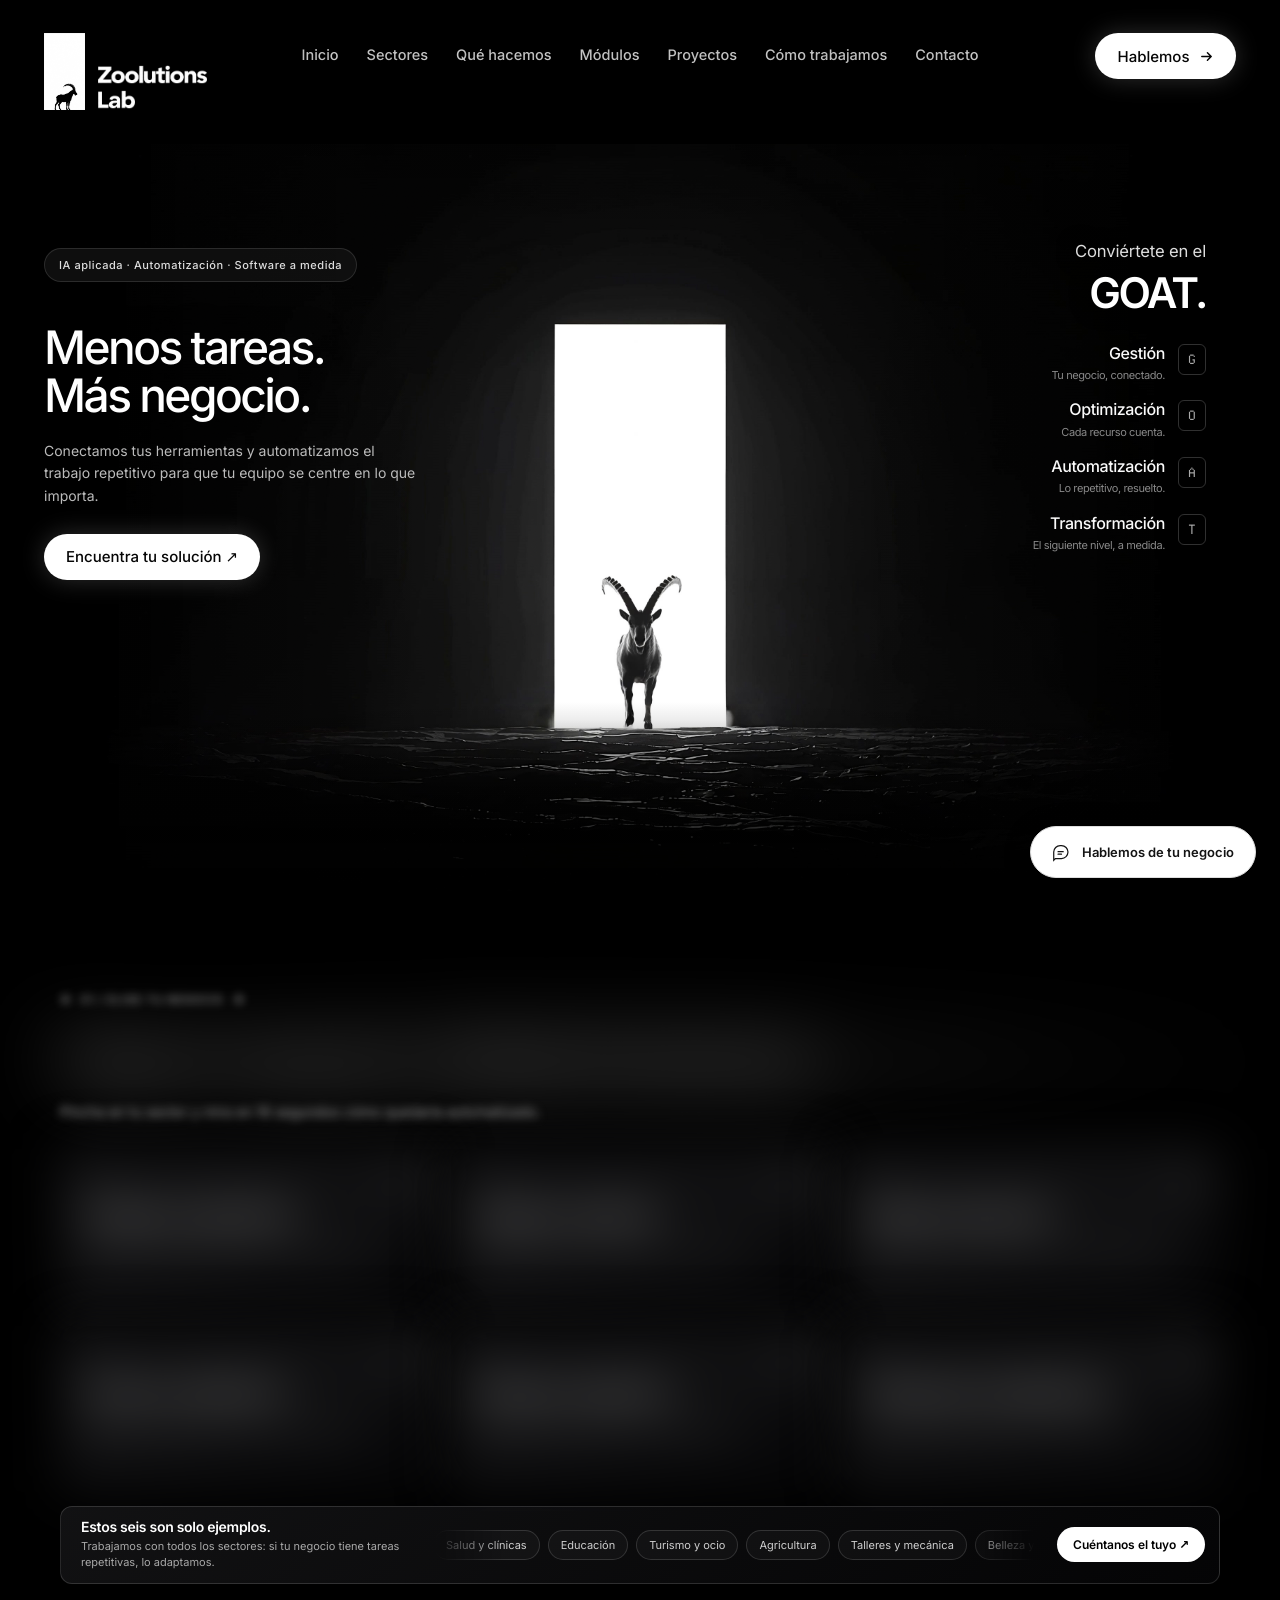
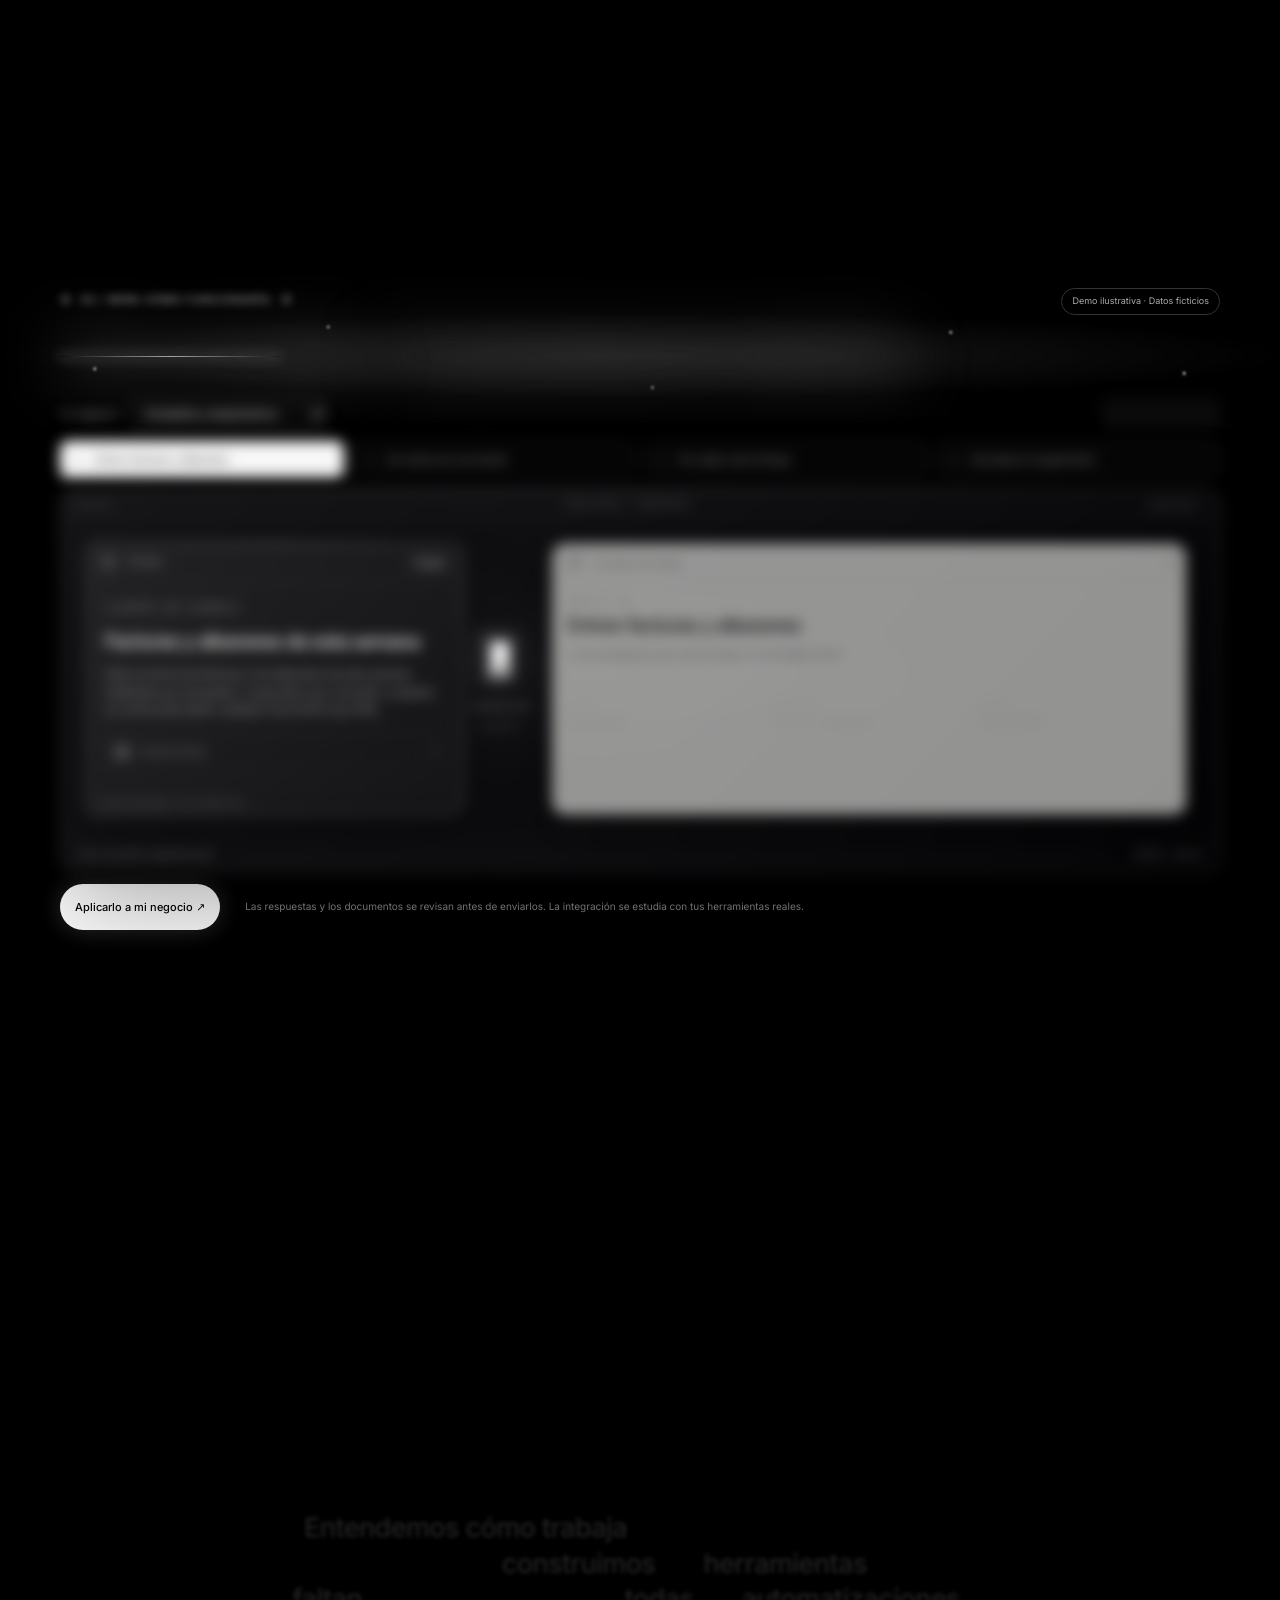
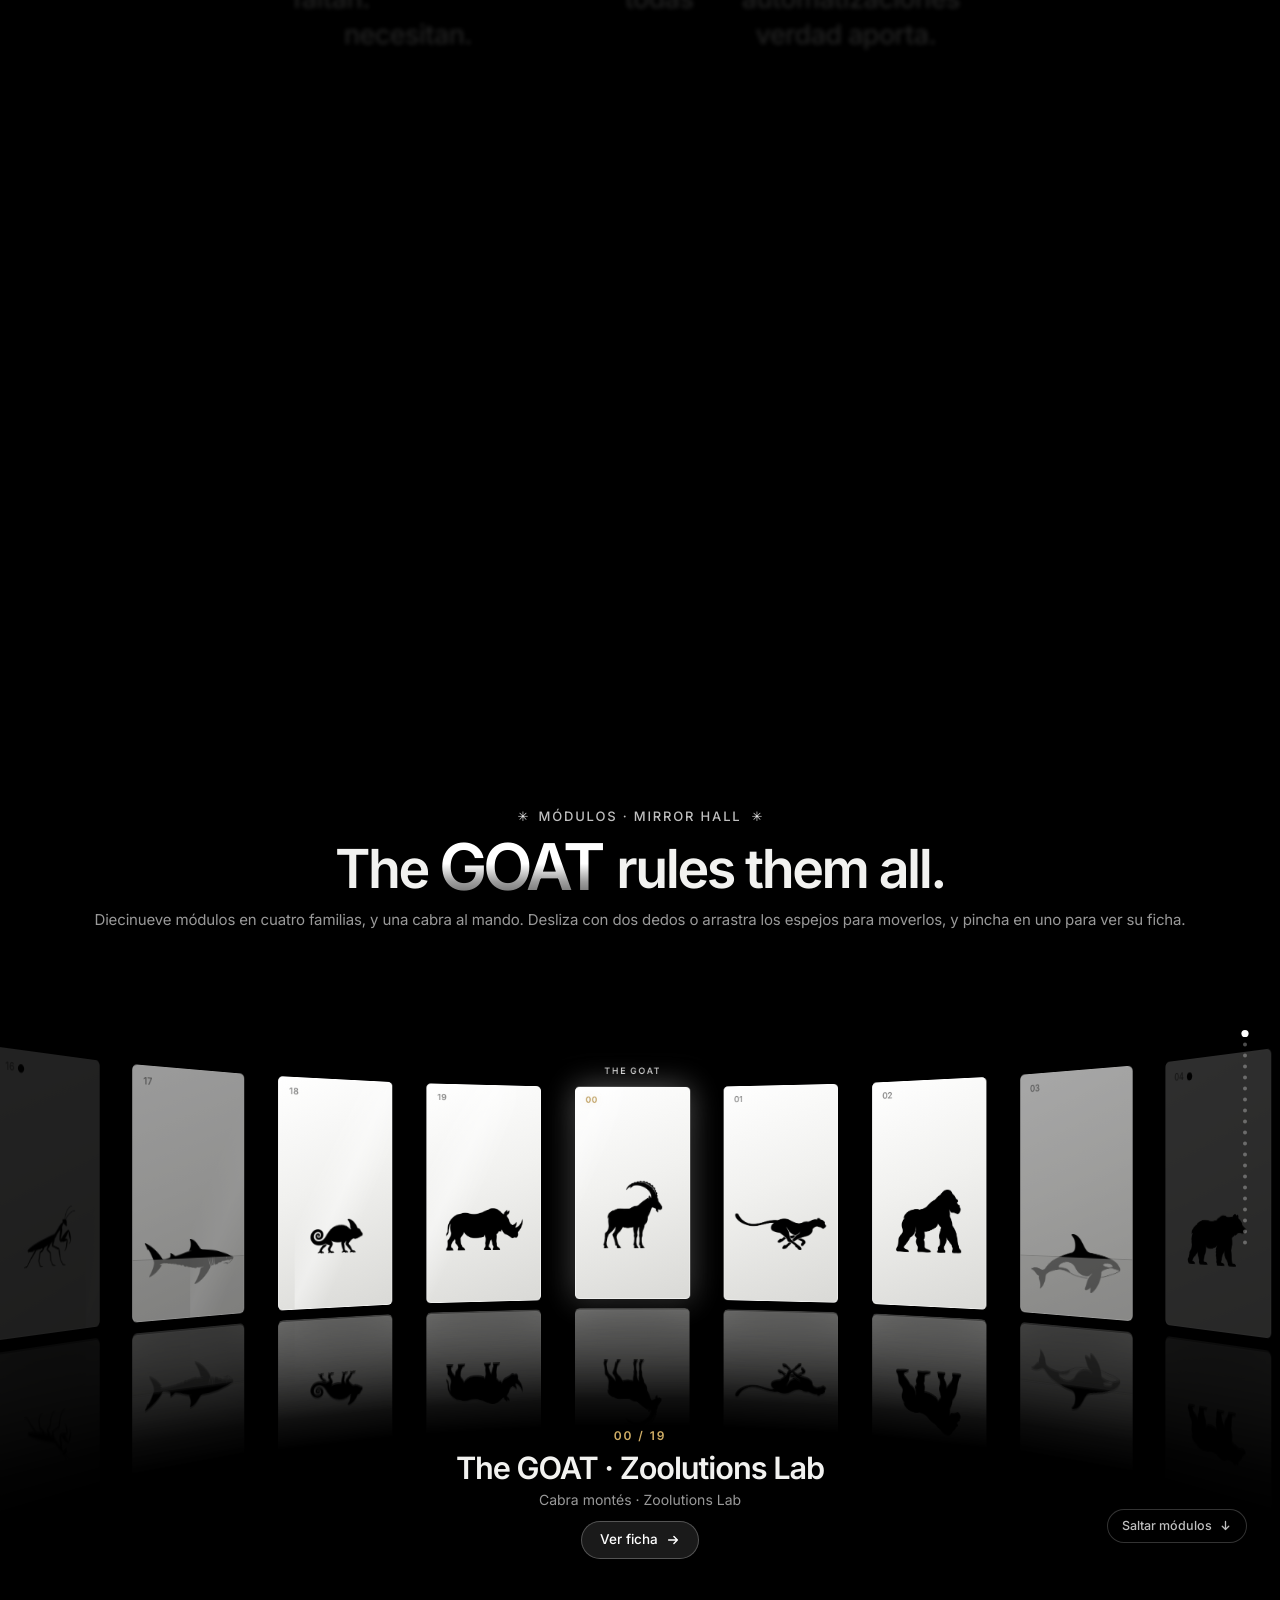
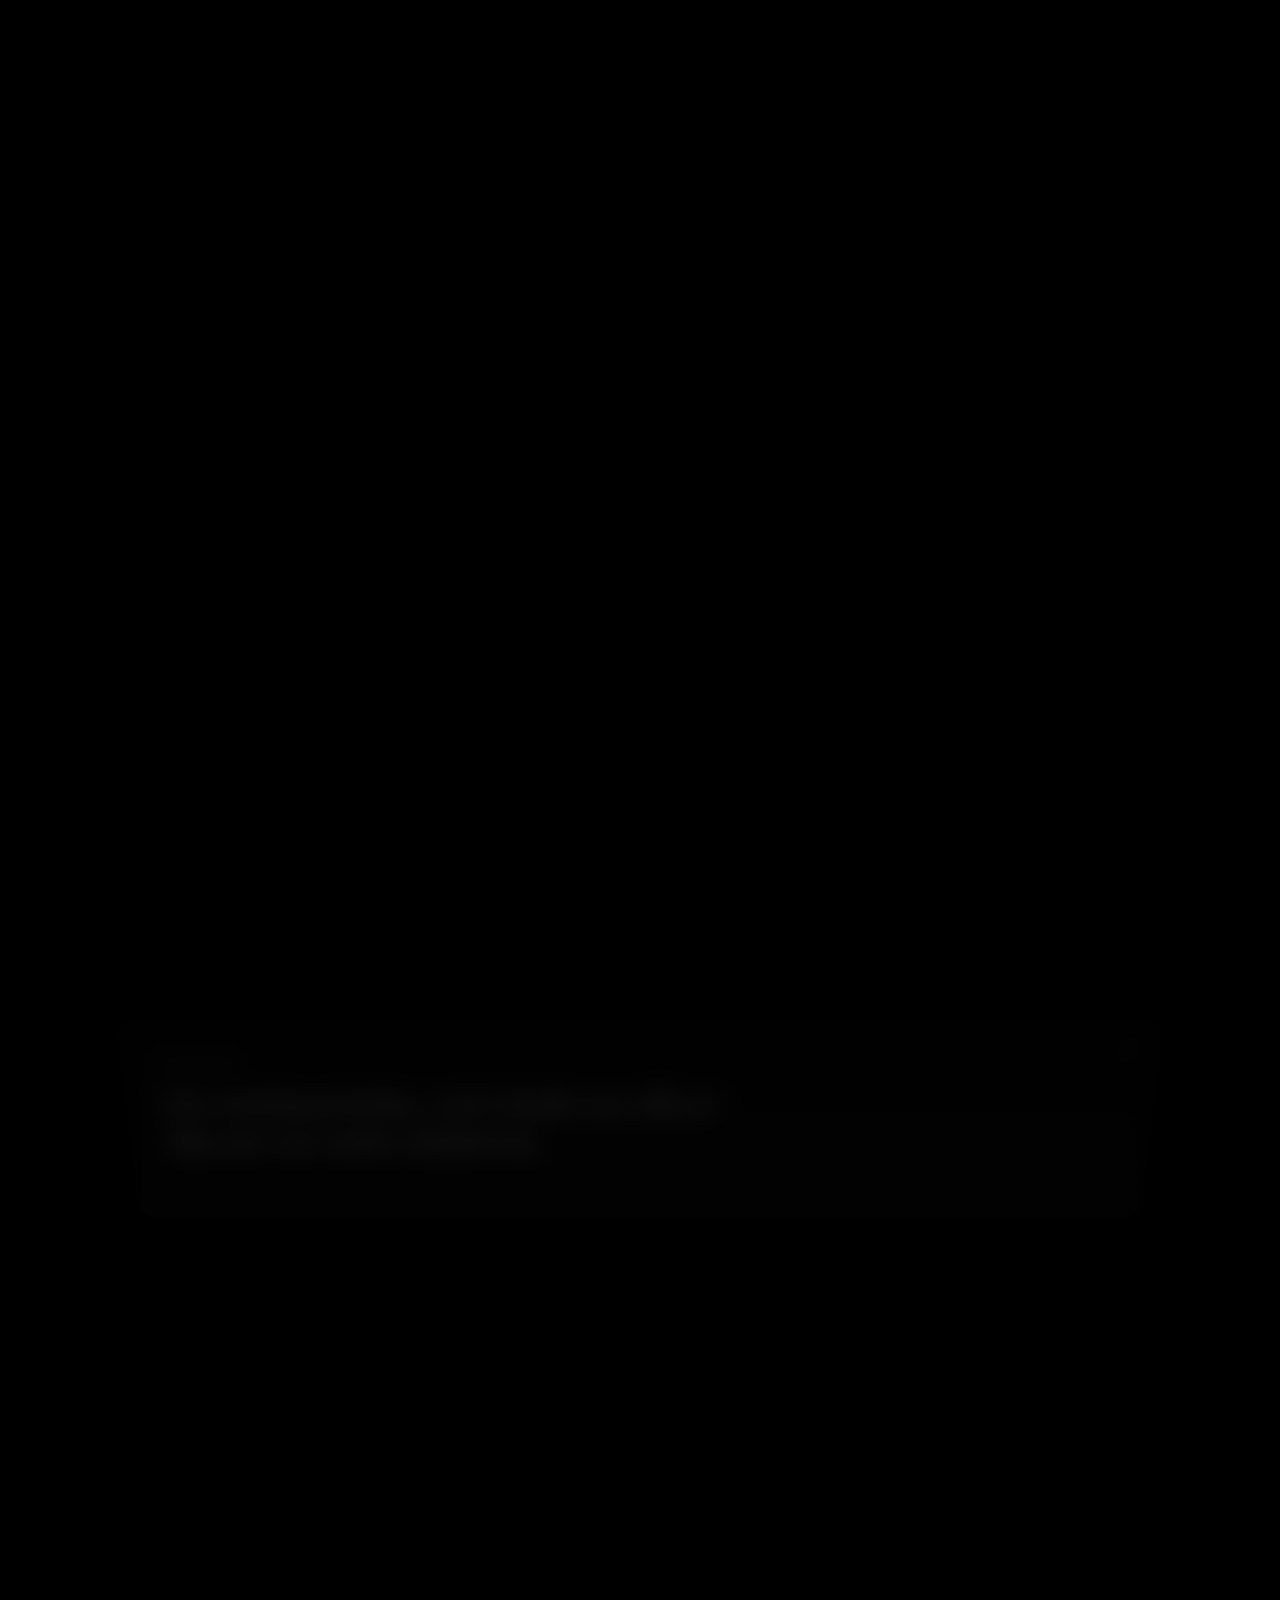
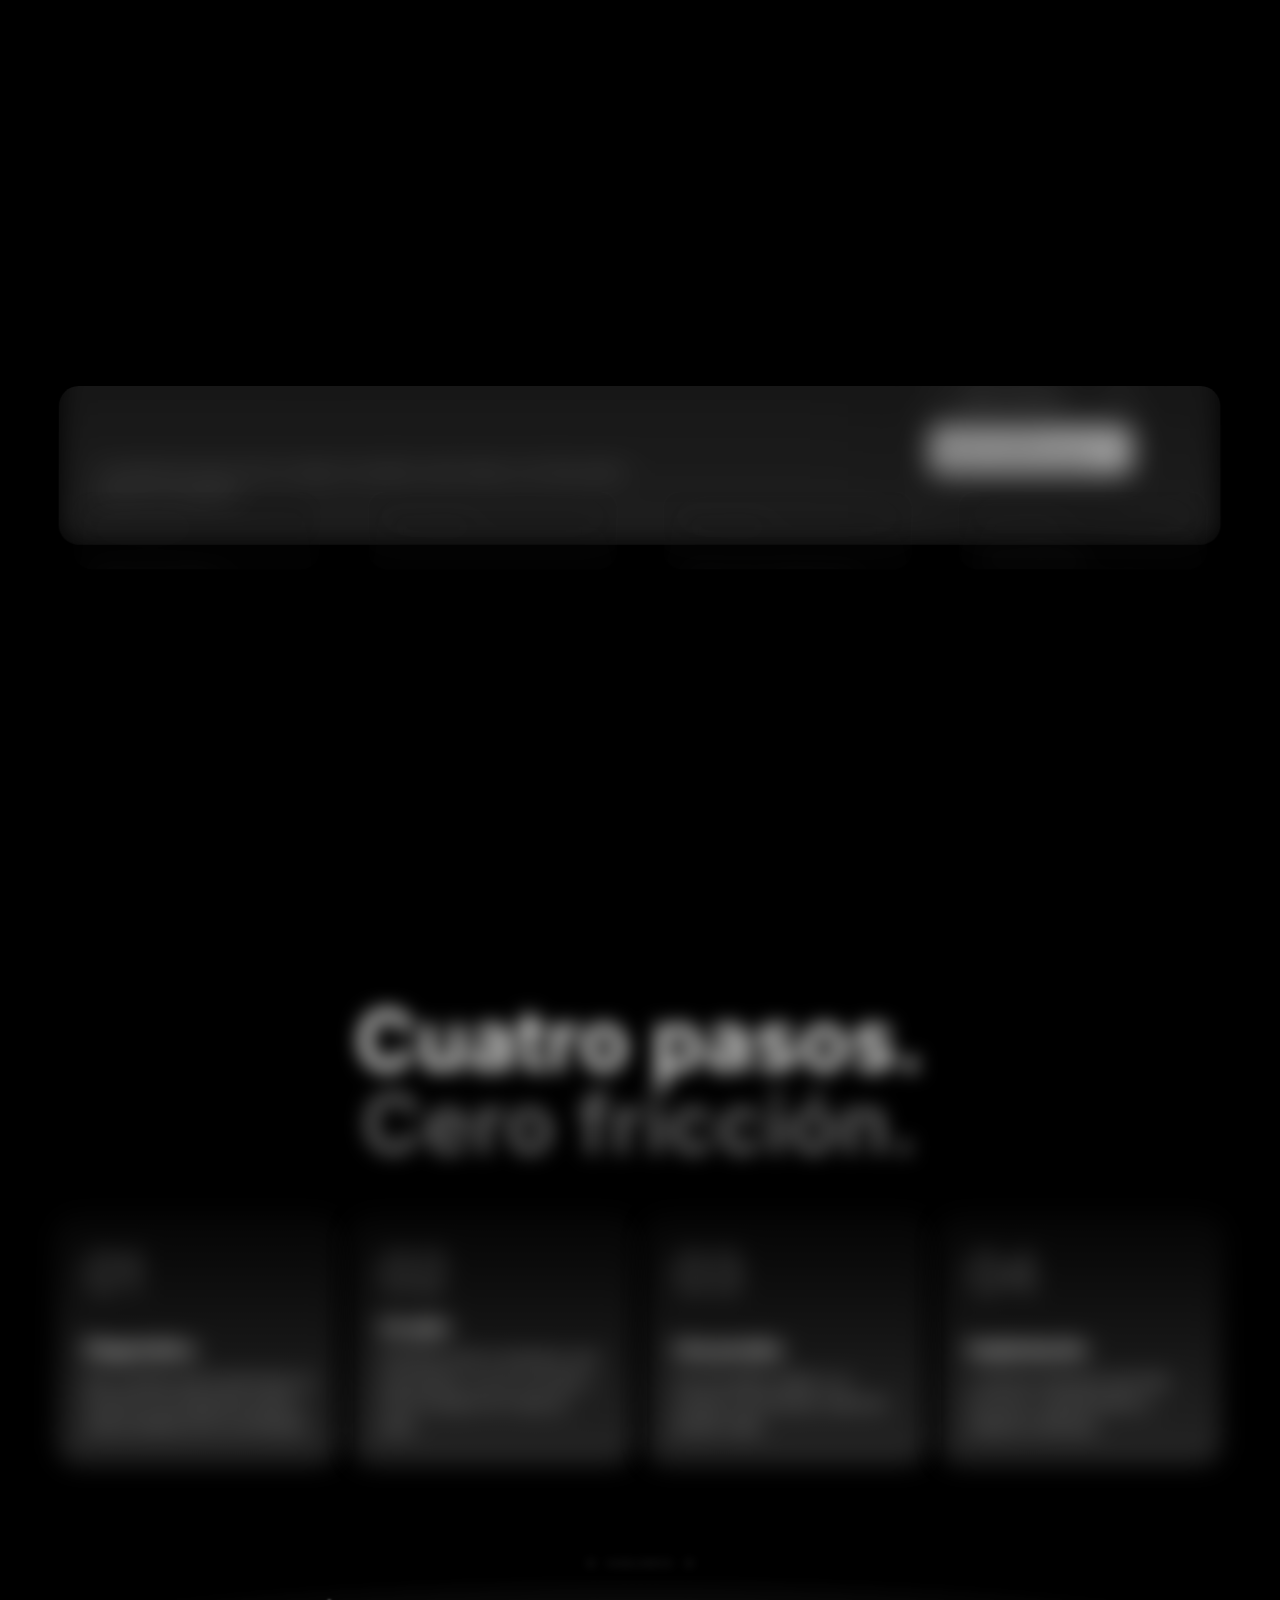
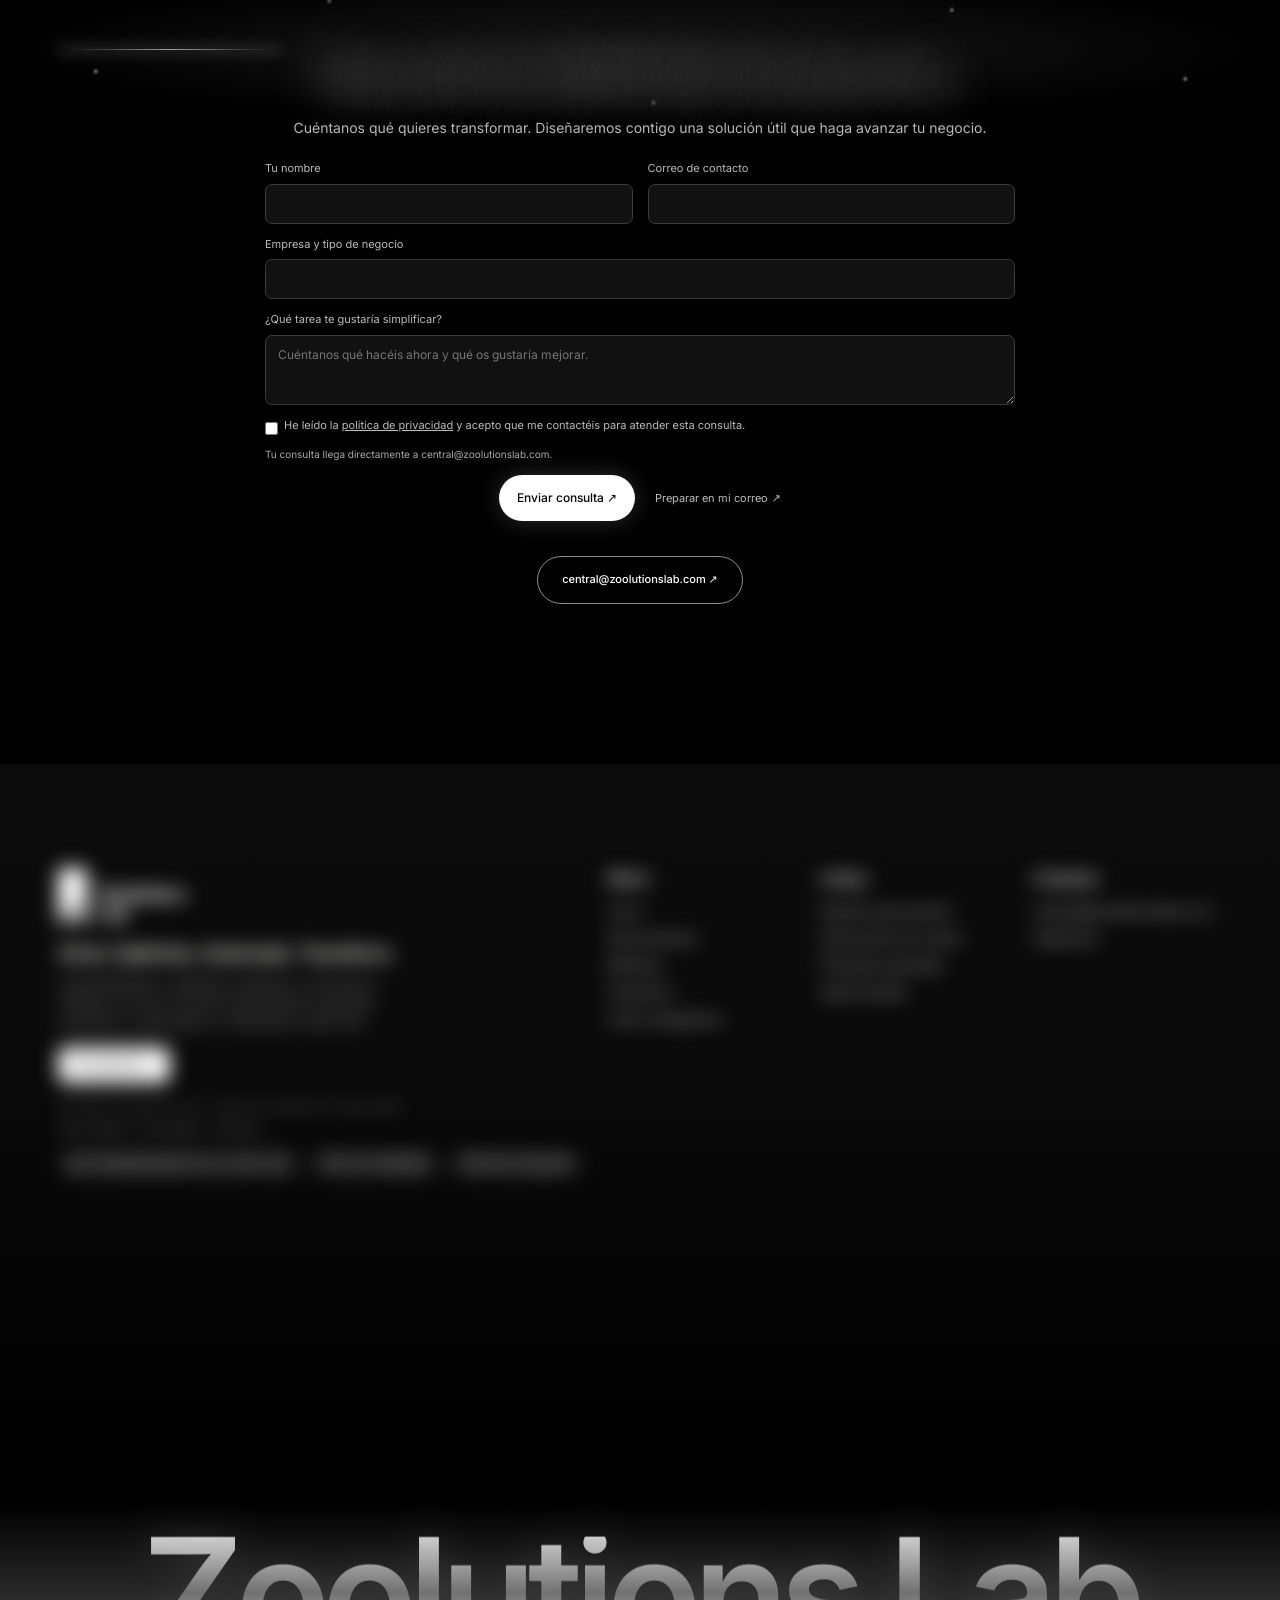
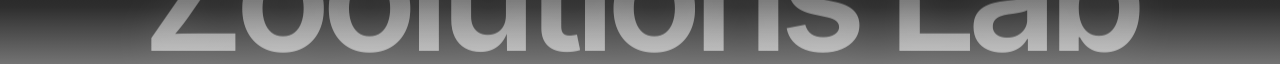
==== commit 00b6b3ac: "Add files via upload" ====
--- a/index.html
+++ b/index.html
@@ -1606,6 +1606,17 @@
 .as-cta:hover{transform:translateY(-2px)}
 @media(max-width:999px){.all-sectors{grid-template-columns:1fr;gap:12px;padding:16px}.all-sectors .as-copy{max-width:none}.as-cta{justify-self:start}}
 @media(prefers-reduced-motion:reduce){.as-track{animation:none}.as-marq{overflow-x:auto}}
+
+/* v76 · radar: una línea gris horizontal baja de arriba abajo y, al terminar, entra otra por arriba */
+.business-card-waves{display:none!important}
+.business-card .bc-scan{position:absolute;inset:0;z-index:0;pointer-events:none;overflow:hidden;opacity:0;transition:opacity .6s ease}
+.business-card:hover .bc-scan,.business-card:focus-visible .bc-scan{opacity:1}
+.business-card .bc-scan b{position:absolute;left:0;right:0;top:0;height:100%;transform:translate3d(0,-100%,0);will-change:transform;
+ background:linear-gradient(to bottom,rgba(190,190,190,0) 0%,rgba(190,190,190,.025) 45%,rgba(190,190,190,.11) 93%,rgba(230,230,230,.5) 99%,rgba(240,240,240,.85) 100%);
+ border-bottom:0;animation:bc-radar 3.4s linear infinite}
+.business-card .bc-scan b::after{content:"";position:absolute;left:0;right:0;bottom:0;height:1px;background:linear-gradient(90deg,transparent,rgba(235,235,235,.9) 18%,rgba(235,235,235,.9) 82%,transparent);box-shadow:0 0 10px 1px rgba(210,210,210,.3)}
+@keyframes bc-radar{0%{transform:translate3d(0,-100%,0);opacity:1}86%{transform:translate3d(0,0,0);opacity:1}100%{transform:translate3d(0,3%,0);opacity:0}}
+@media(prefers-reduced-motion:reduce){.business-card .bc-scan{display:none}}
 </style>
 </head>
 <body class="one">
@@ -2913,7 +2924,7 @@
 var modules=document.getElementById('demo-modules');modules.replaceChildren();c.keys.forEach(function(k){var m=catalogue.find(function(m){return m.k===k;});if(m)modules.append(node('span','',m.n));});
 select.value=String(selected);renderStep(0,false);progress();
 }
-var bcRaf=0,bcMotion=window.matchMedia('(prefers-reduced-motion: reduce)');function bcLoop(now){var any=false,tau=(now/11000%1)*Math.PI*2;(window.__bcCards||[]).forEach(function(c){if(c._hot){any=true;c._draw(tau);}});bcRaf=any?requestAnimationFrame(bcLoop):0;}function kick(){if(!bcRaf&&!bcMotion.matches)bcRaf=requestAnimationFrame(bcLoop);}
+var bcRaf=0,bcMotion=window.matchMedia('(prefers-reduced-motion: reduce)');function bcLoop(now){var any=false,tau=(now/11000%1)*Math.PI*2;(window.__bcCards||[]).forEach(function(c){if(c._hot){any=true;c._draw(tau);}});bcRaf=any?requestAnimationFrame(bcLoop):0;}function kick(){}
 cases.forEach(function(c,i){var b=node('button','business-card');b.type='button';b.dataset.reveal=['left','center','right'][i%3];b.style.setProperty('--reveal-delay',(i%3)*90+'ms');
 var number=node('small','','0'+(i+1)),title=node('strong','',c.name),desc=node('span','',c.issue),link=node('em','','Proceso que podemos simplificar'),symbol=node('span','business-card-symbol');symbol.setAttribute('aria-hidden','true');
 var drawings=['<path d="M6 7h20v21H6zM10 3v8m6-8v8m6-8v8M10 17h12M10 22h7"/>','<path d="M3 9h17v15H3zM20 14h6l4 6v4H20M7 28a3 3 0 1 0 0-6 3 3 0 0 0 0 6Zm18 0a3 3 0 1 0 0-6 3 3 0 0 0 0 6Z"/>','<path d="M3 28V13l9 4V9l9 6V4h6v24H3Zm5-6h2m5 0h2m5 0h2"/>','<path d="m5 9 2 19h18l2-19H5Zm6 0V7a5 5 0 0 1 10 0v2M11 16h10"/>','<path d="M5 4h16l6 6v18H5zM21 4v7h6M10 17h12M10 22h8"/>','<path d="m3 14 13-10 13 10M7 12v16h18V12M13 28V18h6v10"/>'];
@@ -2929,7 +2940,7 @@
 waves.append(waveField);
 var starA=node('span','business-card-star star-a'),starB=node('span','business-card-star star-b');starA.setAttribute('aria-hidden','true');starB.setAttribute('aria-hidden','true');b.append(number,symbol,title,desc,link,waves,starA,starB);
 var dots_box=document.createElement('i');dots_box.className='bc-dots';dots_box.setAttribute('aria-hidden','true');var dots=(i%2===0)?5:7,seed=i*97+13;function rr(){seed=(seed*9301+49297)%233280;return seed/233280;}
-for(var q=0;q<dots;q++){var dot=document.createElement('i');dot.className='bc-dot';dot.setAttribute('aria-hidden','true');var sz=.8+rr()*.9;dot.style.cssText='left:'+(5+rr()*90).toFixed(1)+'%;top:'+(6+rr()*88).toFixed(1)+'%;width:'+sz.toFixed(1)+'px;height:'+sz.toFixed(1)+'px;--tw-d:'+(2.8+rr()*3.2).toFixed(1)+'s;--tw-o:'+(-rr()*6).toFixed(1)+'s;--tw-m:'+(.4+rr()*.35).toFixed(2);dots_box.append(dot);}b.append(dots_box);b.addEventListener('click',function(){pauseFrame();setCase(i);wanted=!reduced.matches;var ds=document.getElementById('demo-negocio');window.scrollTo({top:Math.round(ds.getBoundingClientRect().top+window.pageYOffset),behavior:reduced.matches?'auto':'smooth'});resume();});grid.append(b);
+for(var q=0;q<dots;q++){var dot=document.createElement('i');dot.className='bc-dot';dot.setAttribute('aria-hidden','true');var sz=.8+rr()*.9;dot.style.cssText='left:'+(5+rr()*90).toFixed(1)+'%;top:'+(6+rr()*88).toFixed(1)+'%;width:'+sz.toFixed(1)+'px;height:'+sz.toFixed(1)+'px;--tw-d:'+(2.8+rr()*3.2).toFixed(1)+'s;--tw-o:'+(-rr()*6).toFixed(1)+'s;--tw-m:'+(.4+rr()*.35).toFixed(2);dots_box.append(dot);}b.append(dots_box);var scan=document.createElement('i');scan.className='bc-scan';scan.setAttribute('aria-hidden','true');scan.appendChild(document.createElement('b'));b.append(scan);b.addEventListener('click',function(){pauseFrame();setCase(i);wanted=!reduced.matches;var ds=document.getElementById('demo-negocio');window.scrollTo({top:Math.round(ds.getBoundingClientRect().top+window.pageYOffset),behavior:reduced.matches?'auto':'smooth'});resume();});grid.append(b);
 var option=node('option','',c.name);option.value=String(i);select.append(option);});
 select.addEventListener('change',function(){pauseFrame();setCase(Number(select.value));wanted=!reduced.matches;resume();markPlay();});
 play.addEventListener('click',function(){if(reduced.matches){elapsed=((step+1)%4)*4000;renderStep((step+1)%4,true);progress();return;}wanted=!frame;if(wanted)resume();else pauseFrame();});
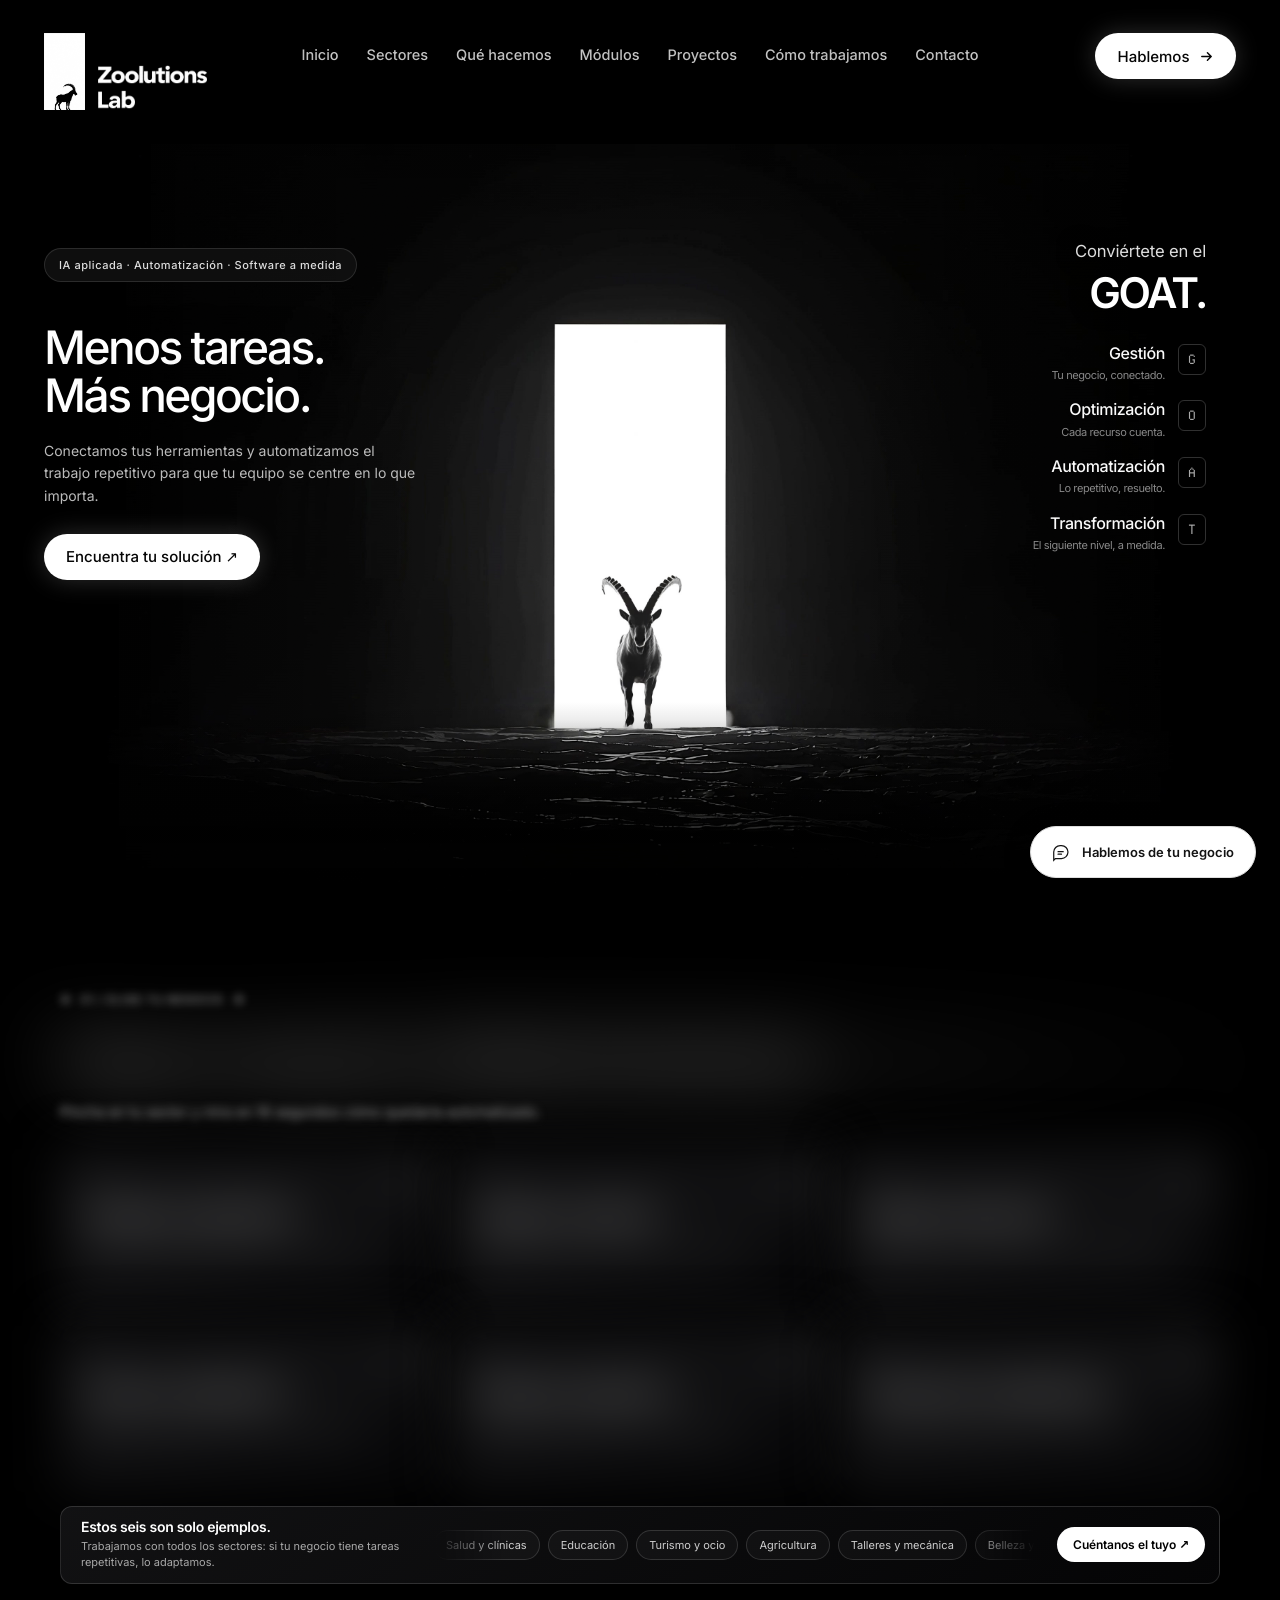
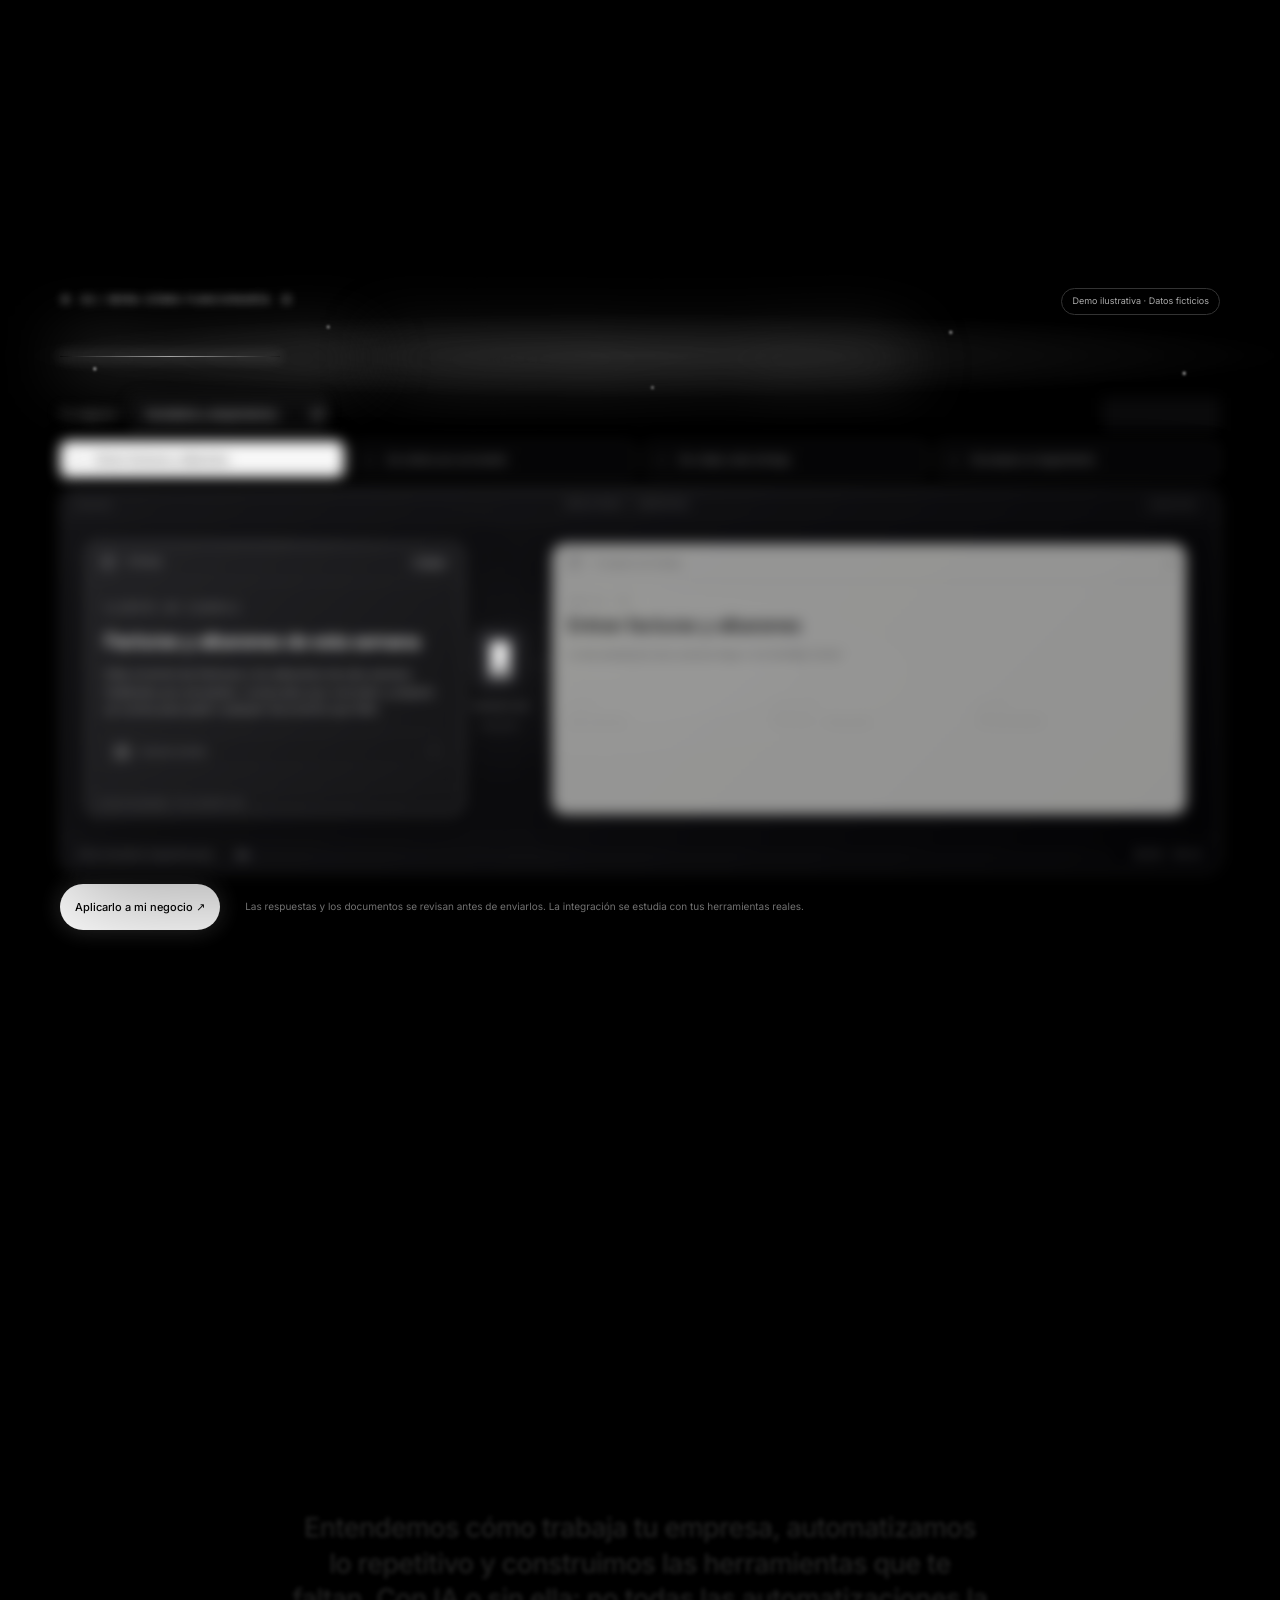
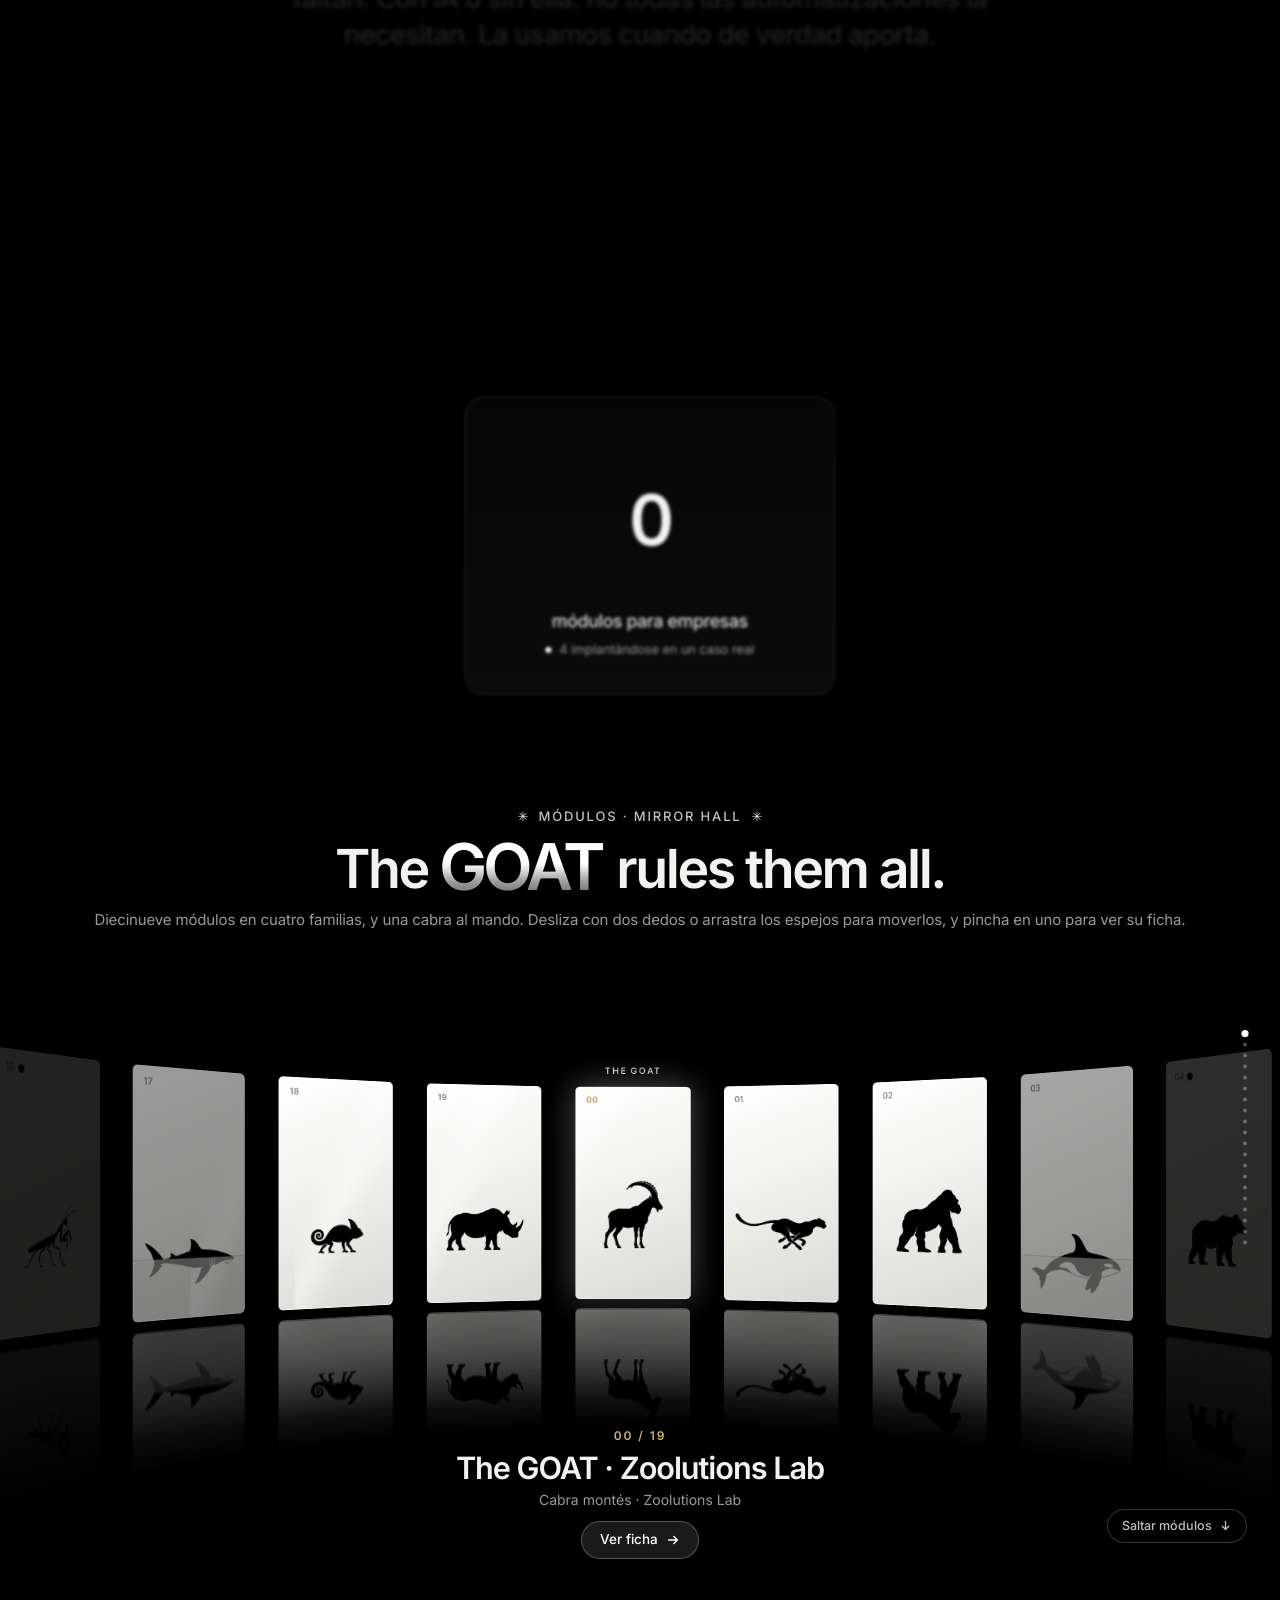
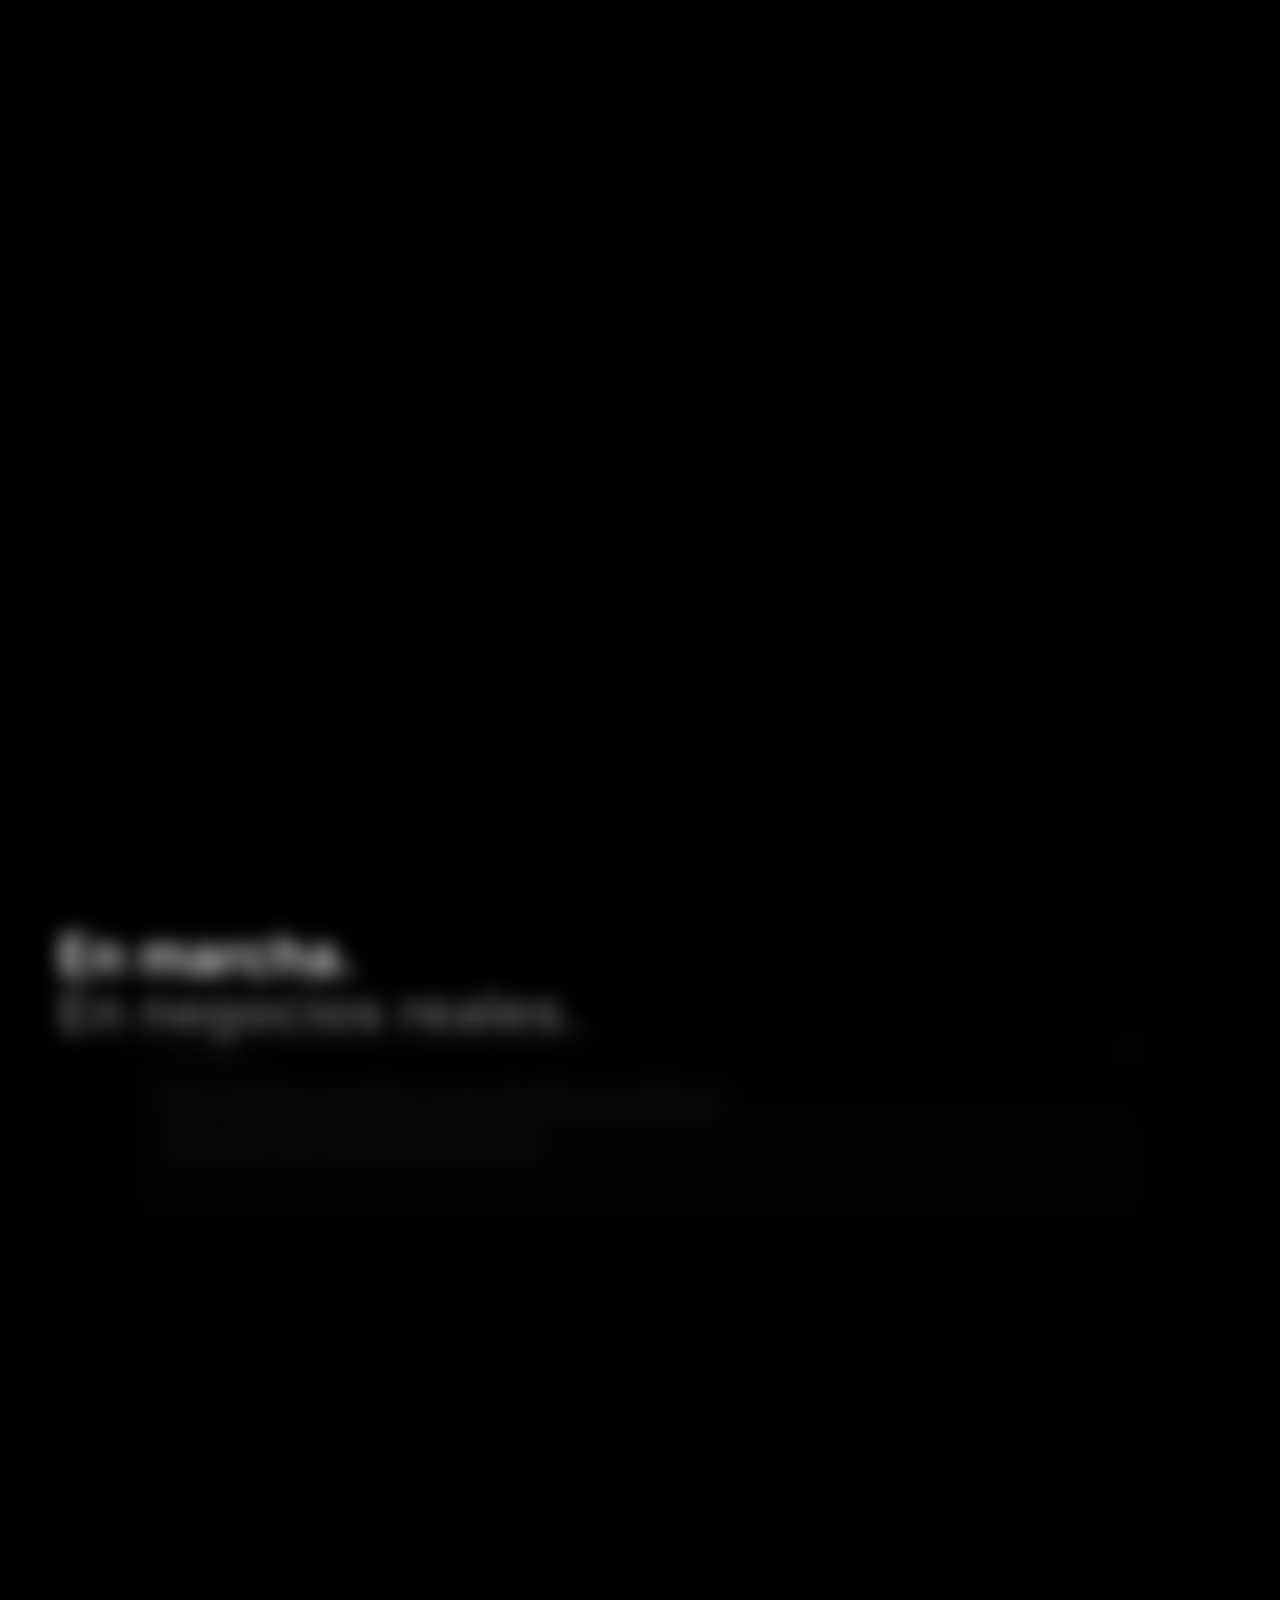
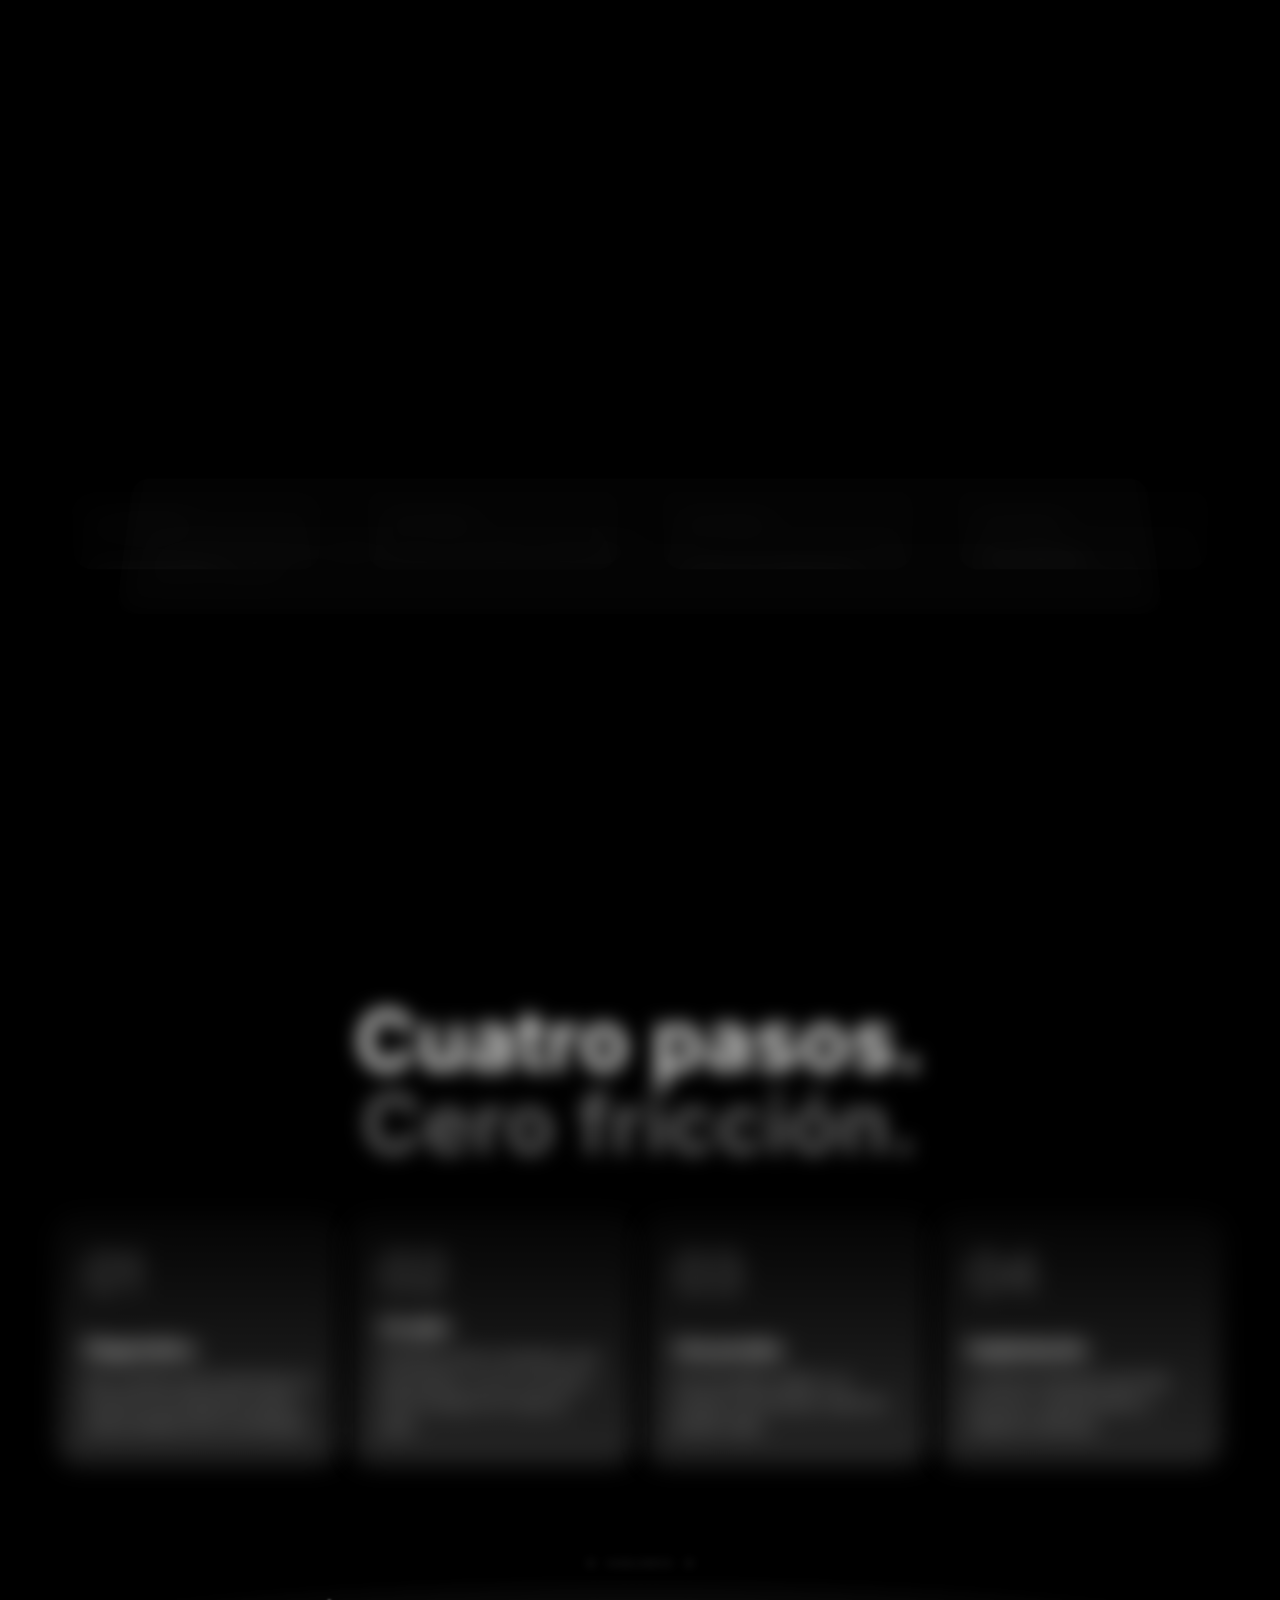
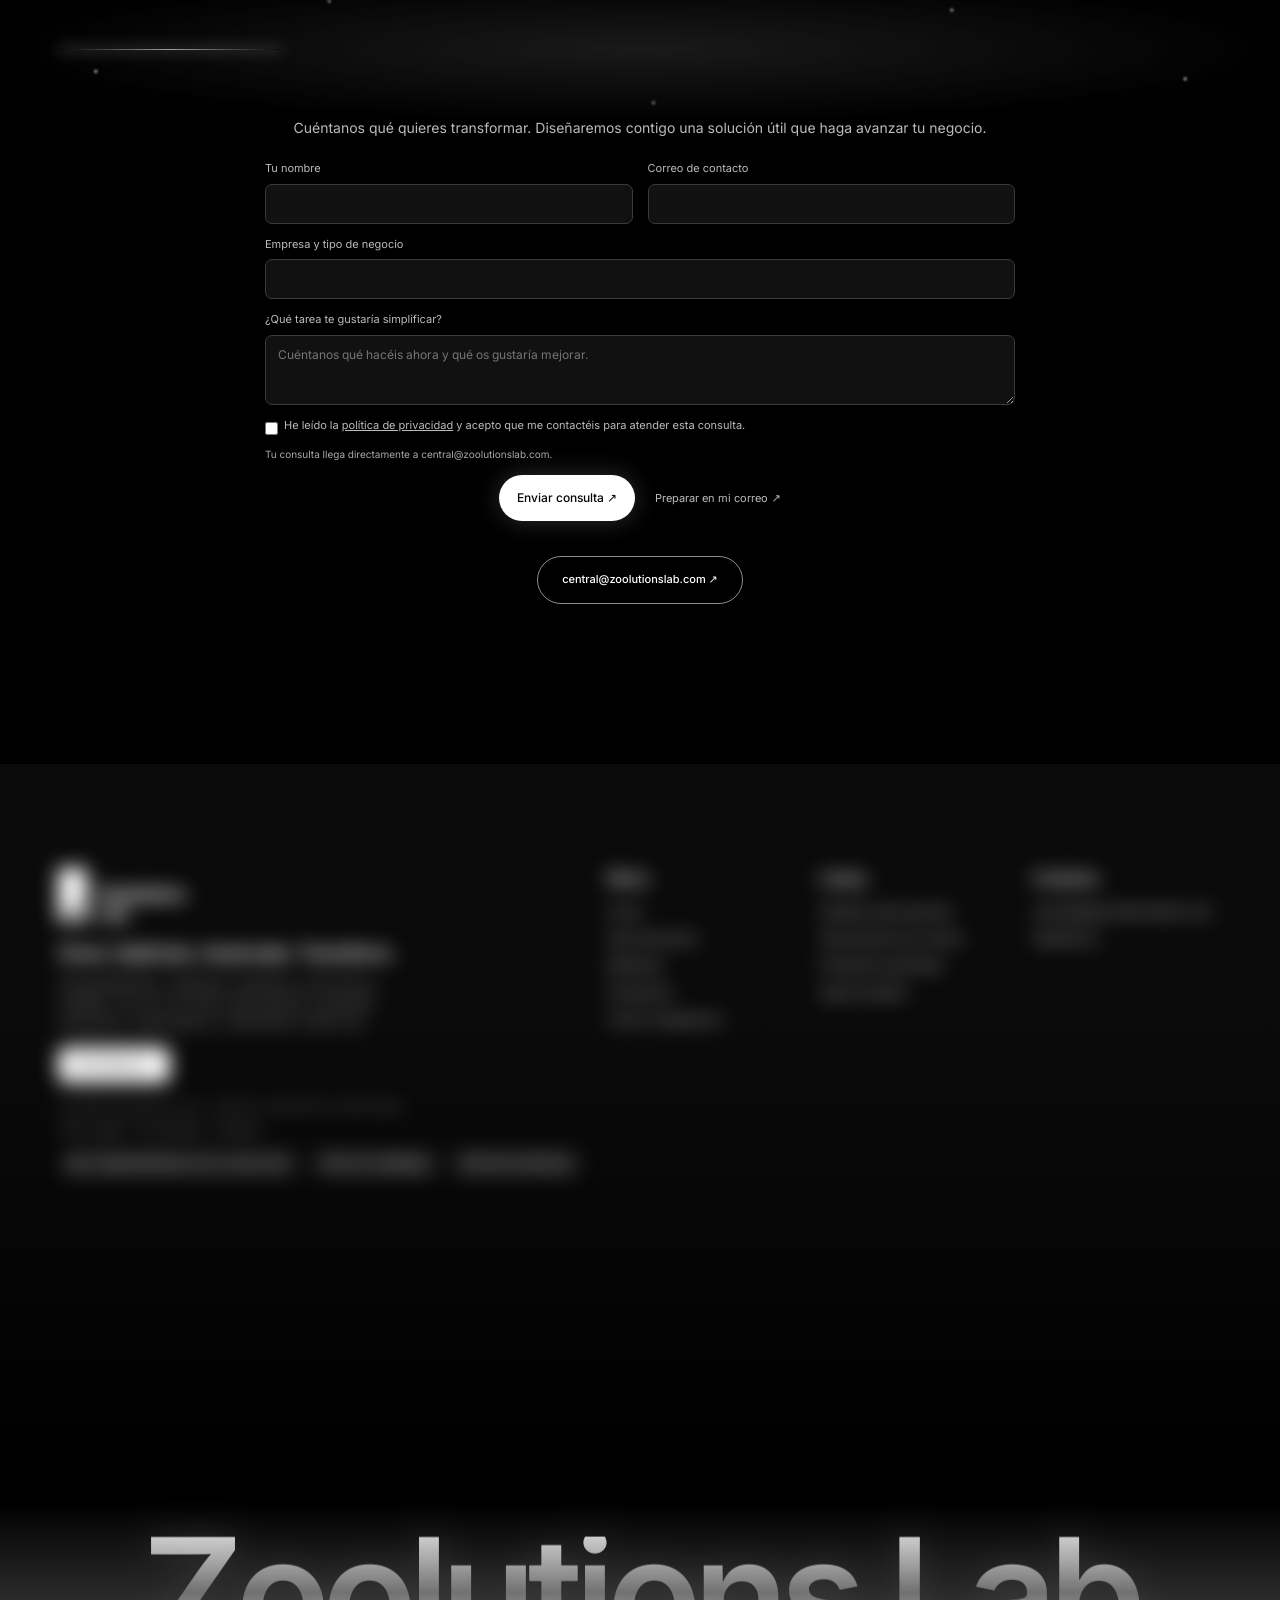
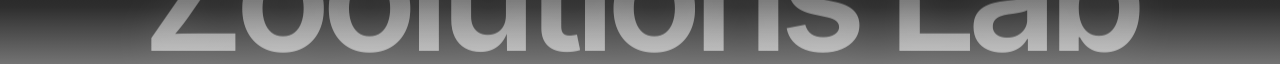
==== commit c6307d69: "Add files via upload" ====
--- a/index.html
+++ b/index.html
@@ -1617,6 +1617,9 @@
 .business-card .bc-scan b::after{content:"";position:absolute;left:0;right:0;bottom:0;height:1px;background:linear-gradient(90deg,transparent,rgba(235,235,235,.9) 18%,rgba(235,235,235,.9) 82%,transparent);box-shadow:0 0 10px 1px rgba(210,210,210,.3)}
 @keyframes bc-radar{0%{transform:translate3d(0,-100%,0);opacity:1}86%{transform:translate3d(0,0,0);opacity:1}100%{transform:translate3d(0,3%,0);opacity:0}}
 @media(prefers-reduced-motion:reduce){.business-card .bc-scan{display:none}}
+
+/* v77 · sin estrellas fugaces en los cajetines */
+.business-card-star{display:none!important;animation:none!important}
 </style>
 </head>
 <body class="one">
@@ -2938,7 +2941,7 @@
 (window.__bcCards=window.__bcCards||[]).push(b);
 (function(card){var t;function on(){clearTimeout(t);card._hot=true;kick();}function off(){t=setTimeout(function(){card._hot=false;},900);}card.addEventListener('pointerenter',on);card.addEventListener('pointerleave',off);card.addEventListener('focus',on);card.addEventListener('blur',off);})(b);
 waves.append(waveField);
-var starA=node('span','business-card-star star-a'),starB=node('span','business-card-star star-b');starA.setAttribute('aria-hidden','true');starB.setAttribute('aria-hidden','true');b.append(number,symbol,title,desc,link,waves,starA,starB);
+b.append(number,symbol,title,desc,link,waves);
 var dots_box=document.createElement('i');dots_box.className='bc-dots';dots_box.setAttribute('aria-hidden','true');var dots=(i%2===0)?5:7,seed=i*97+13;function rr(){seed=(seed*9301+49297)%233280;return seed/233280;}
 for(var q=0;q<dots;q++){var dot=document.createElement('i');dot.className='bc-dot';dot.setAttribute('aria-hidden','true');var sz=.8+rr()*.9;dot.style.cssText='left:'+(5+rr()*90).toFixed(1)+'%;top:'+(6+rr()*88).toFixed(1)+'%;width:'+sz.toFixed(1)+'px;height:'+sz.toFixed(1)+'px;--tw-d:'+(2.8+rr()*3.2).toFixed(1)+'s;--tw-o:'+(-rr()*6).toFixed(1)+'s;--tw-m:'+(.4+rr()*.35).toFixed(2);dots_box.append(dot);}b.append(dots_box);var scan=document.createElement('i');scan.className='bc-scan';scan.setAttribute('aria-hidden','true');scan.appendChild(document.createElement('b'));b.append(scan);b.addEventListener('click',function(){pauseFrame();setCase(i);wanted=!reduced.matches;var ds=document.getElementById('demo-negocio');window.scrollTo({top:Math.round(ds.getBoundingClientRect().top+window.pageYOffset),behavior:reduced.matches?'auto':'smooth'});resume();});grid.append(b);
 var option=node('option','',c.name);option.value=String(i);select.append(option);});
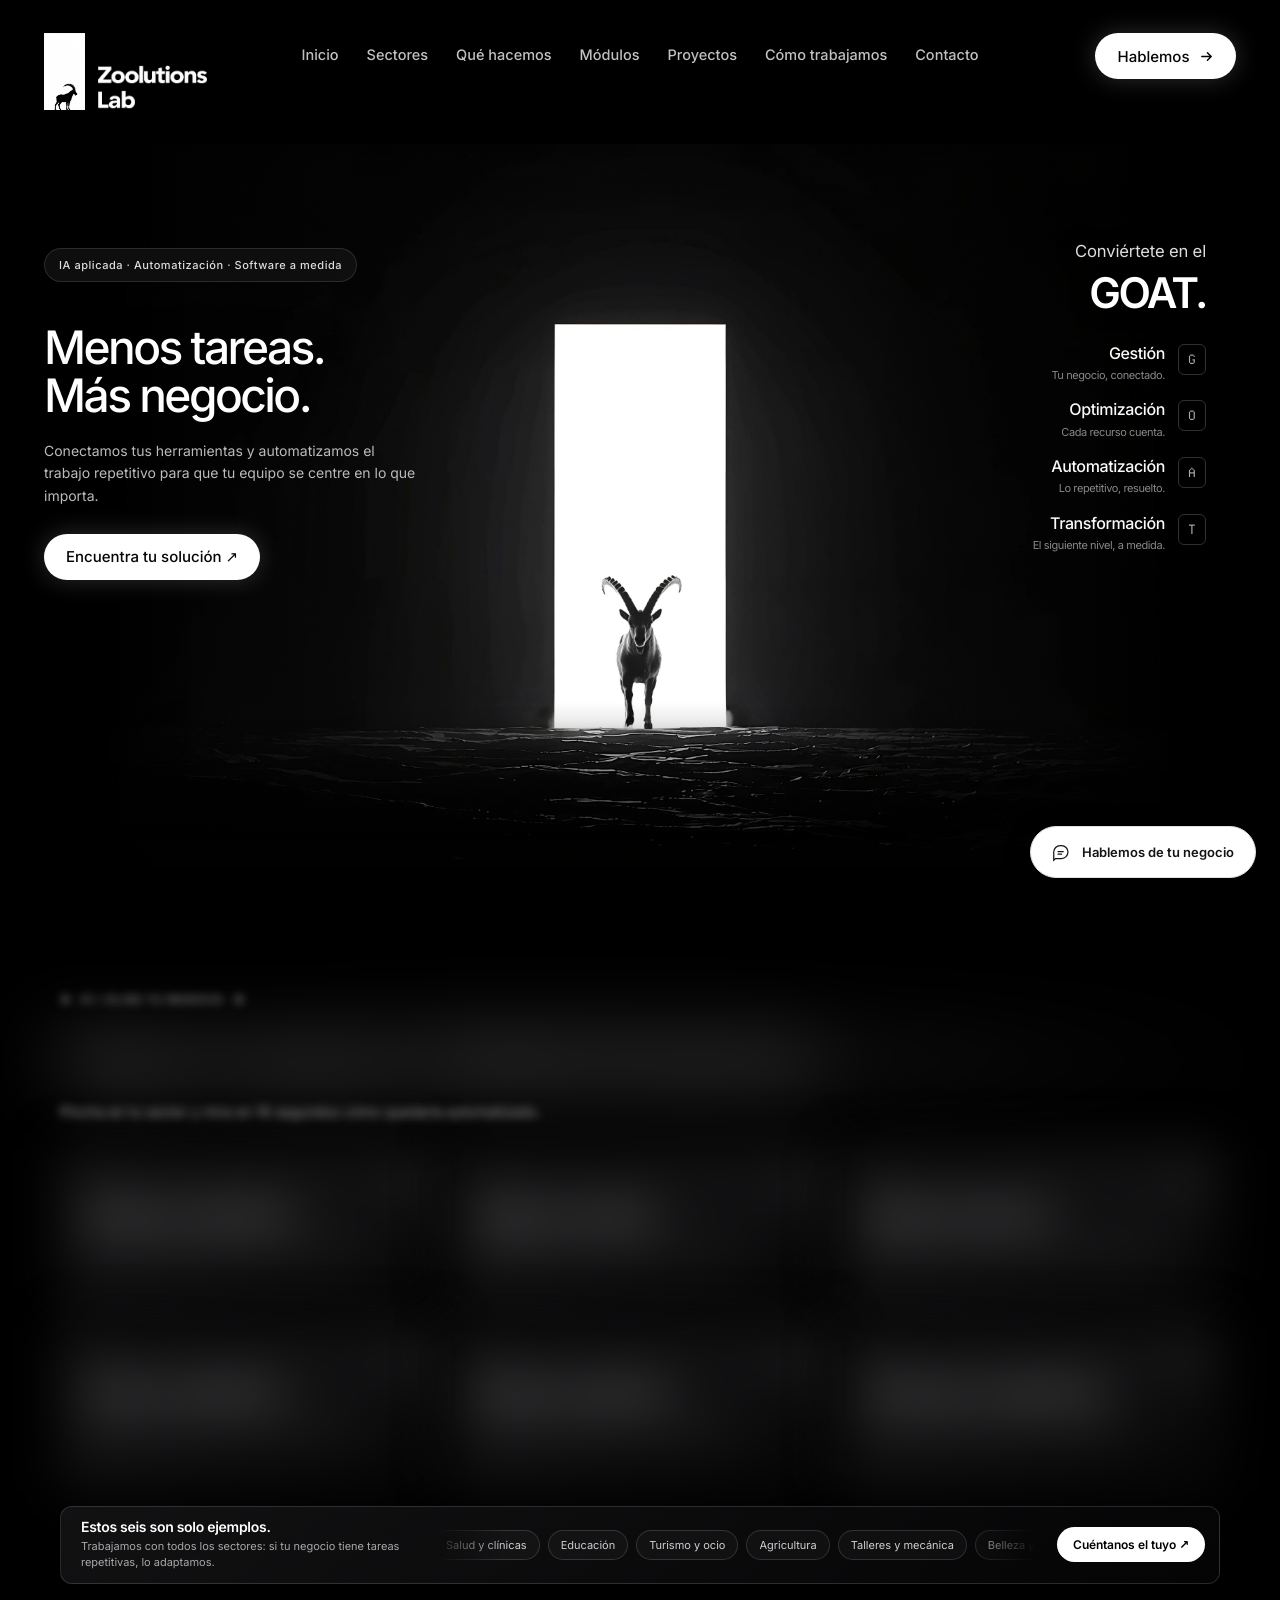
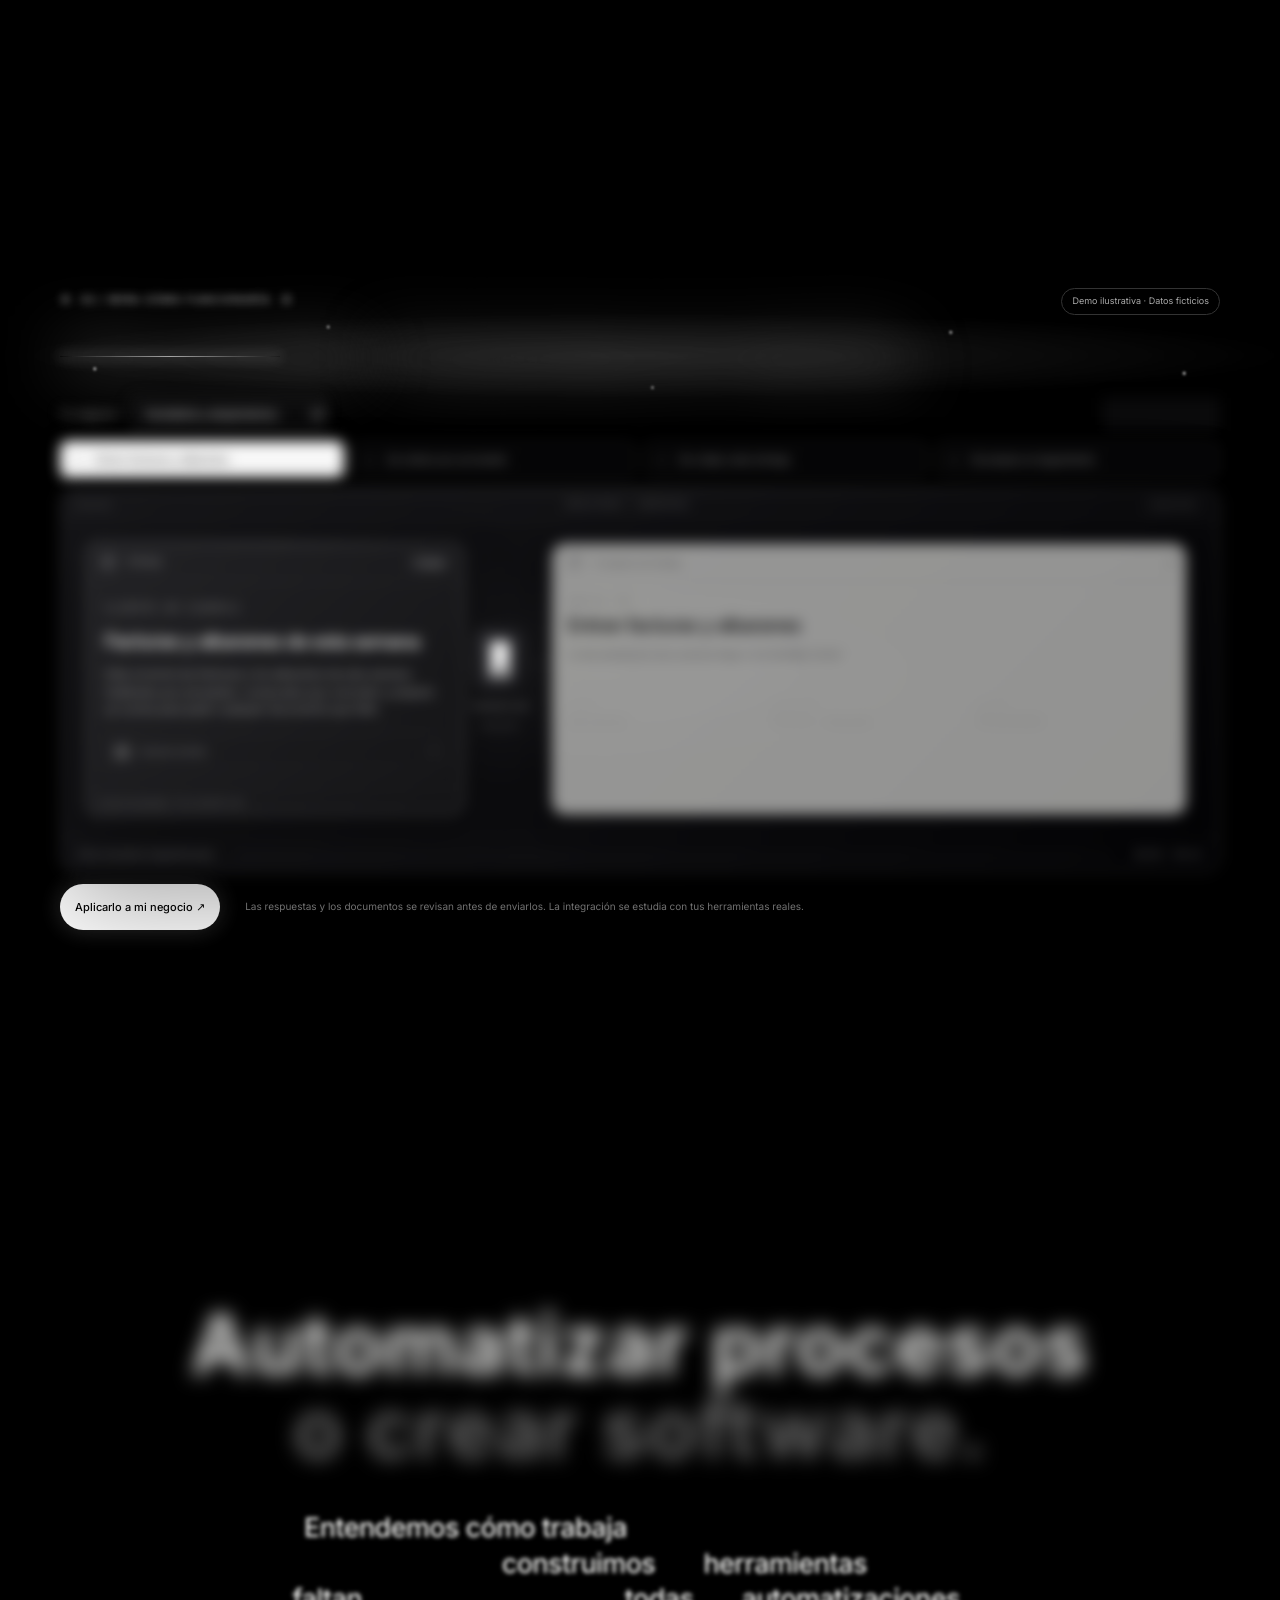
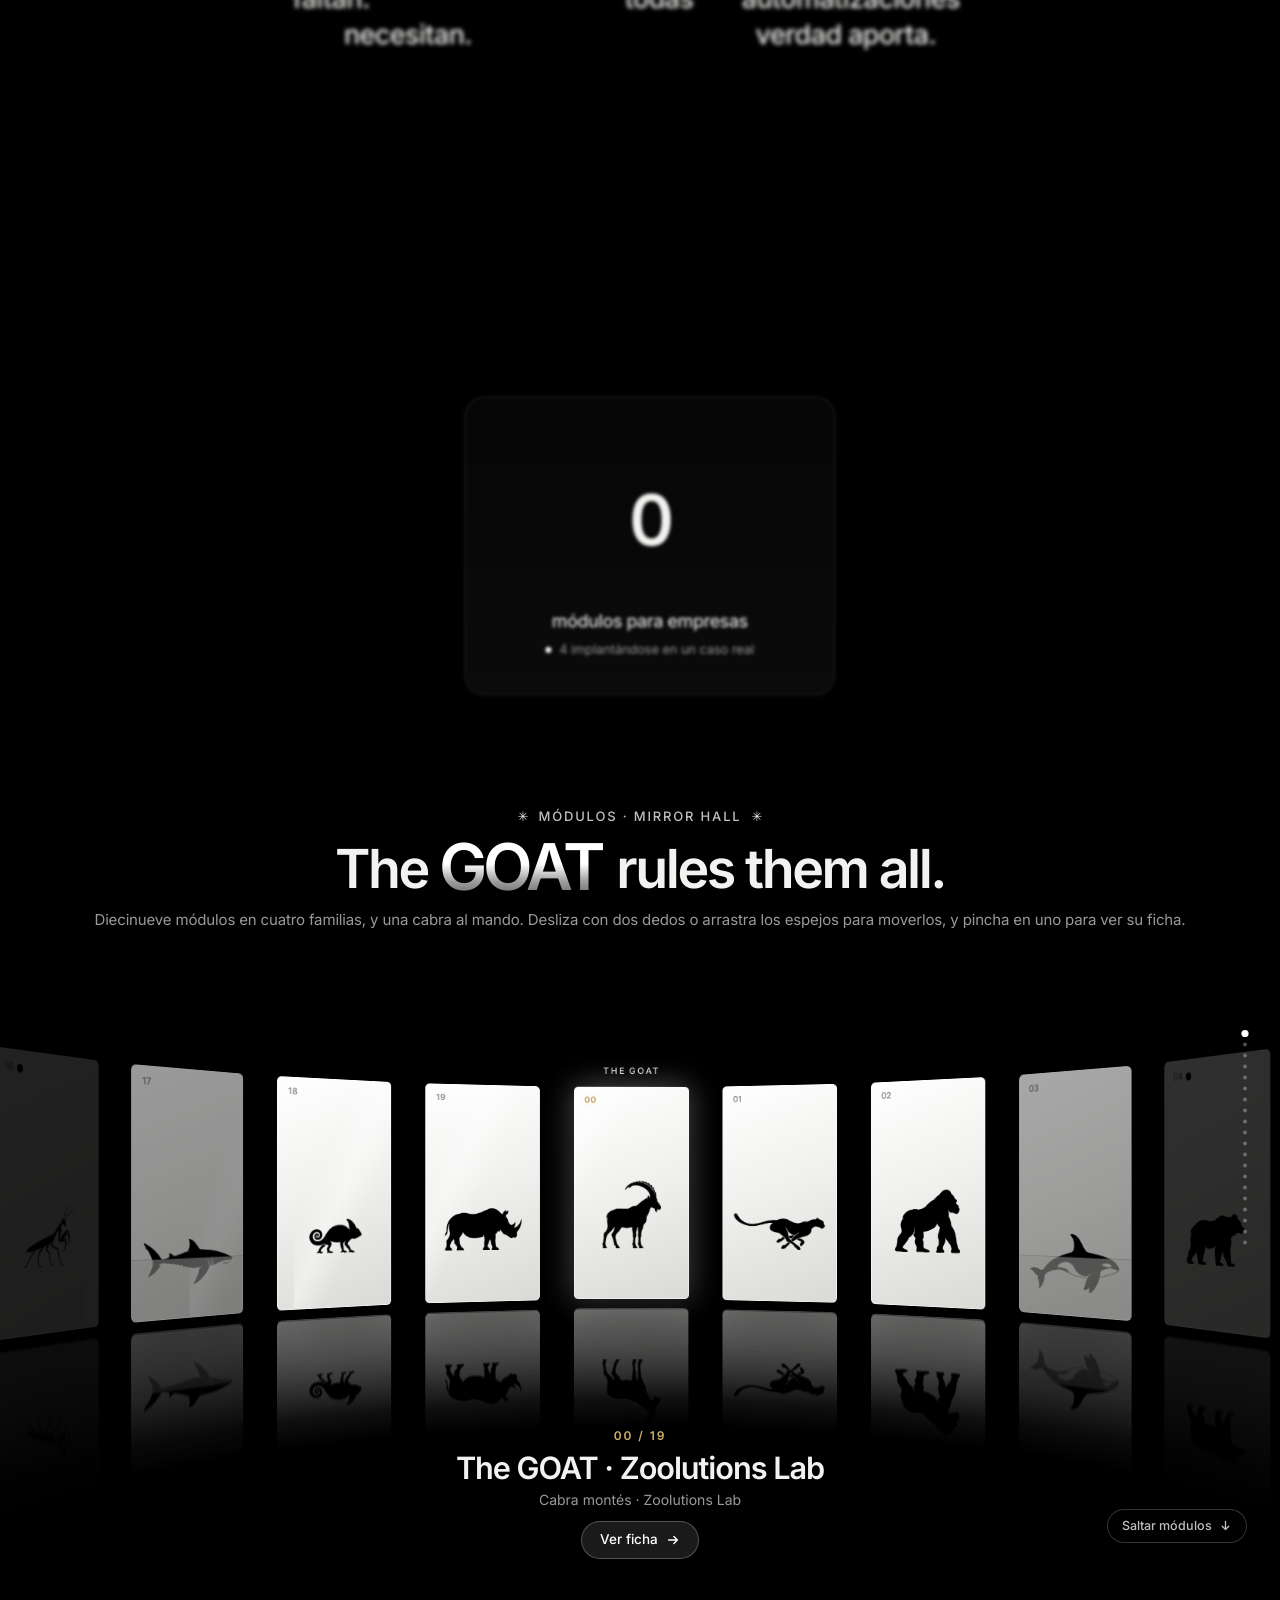
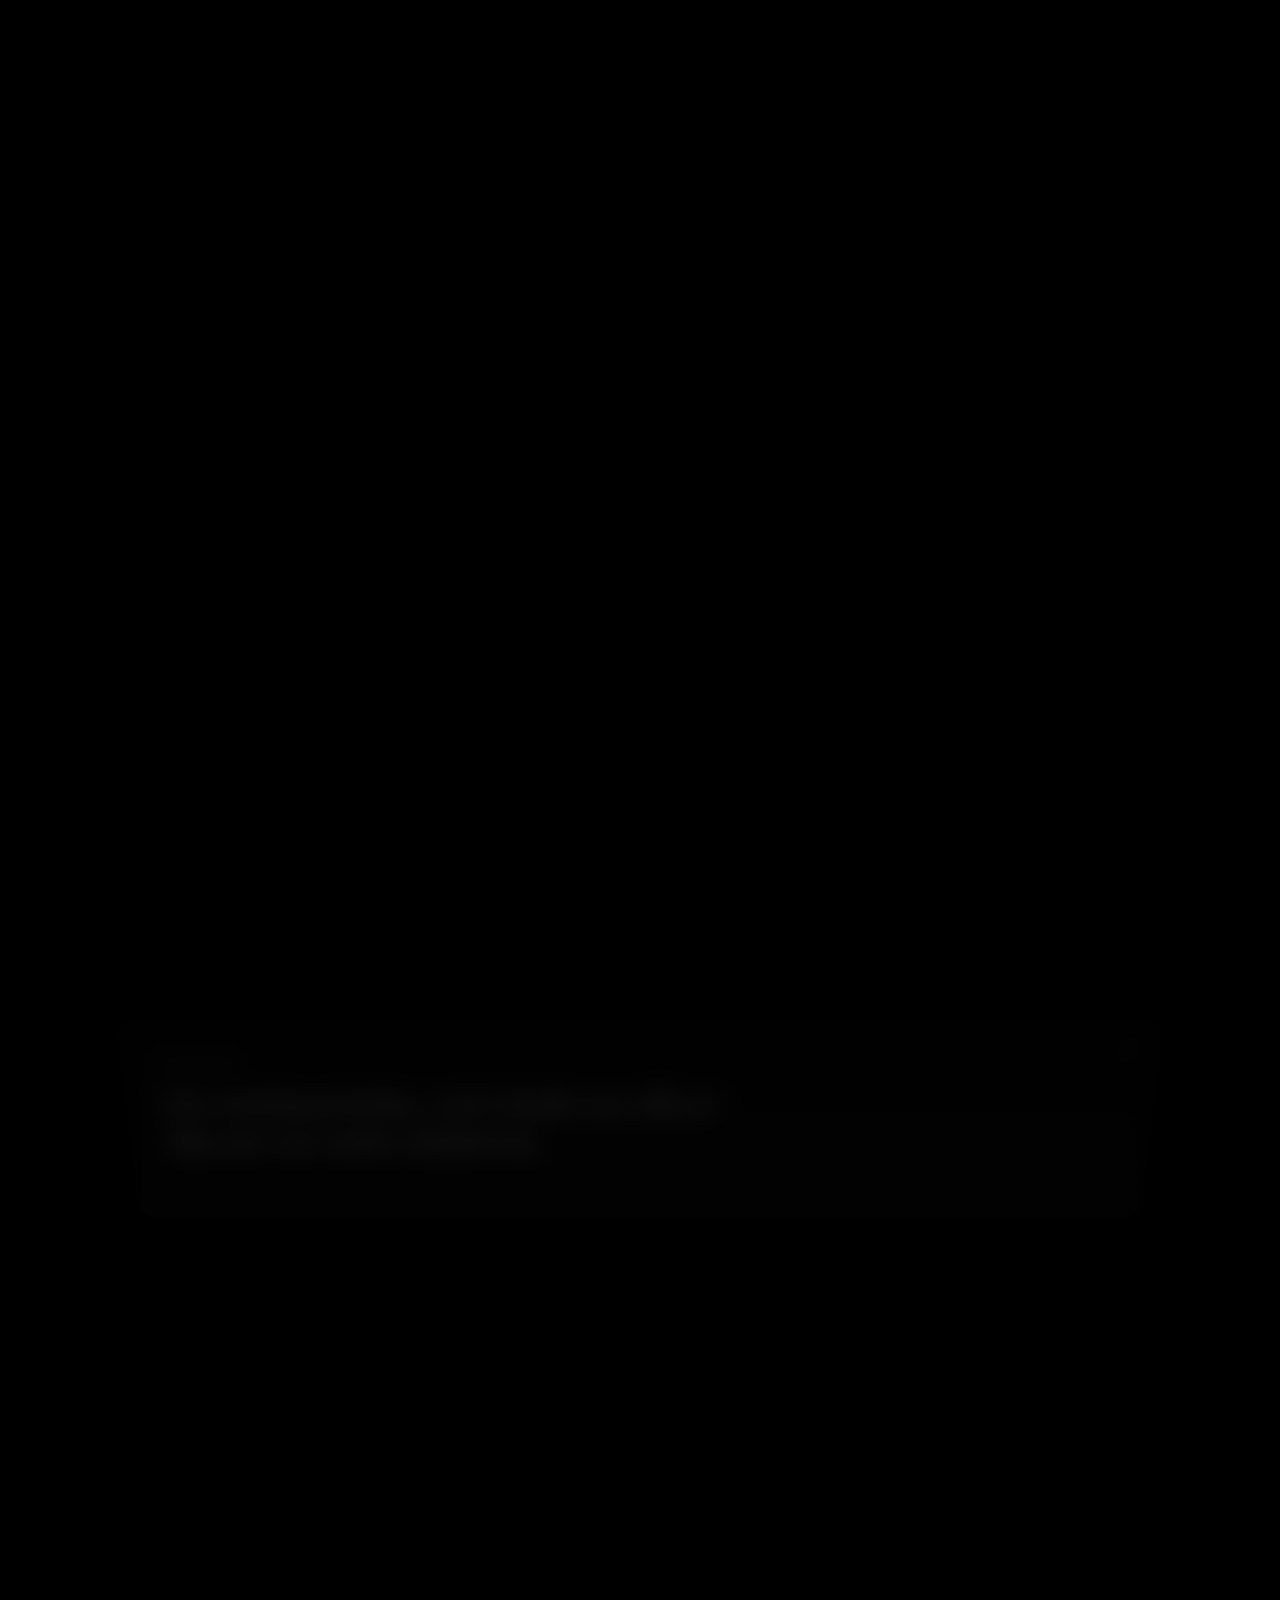
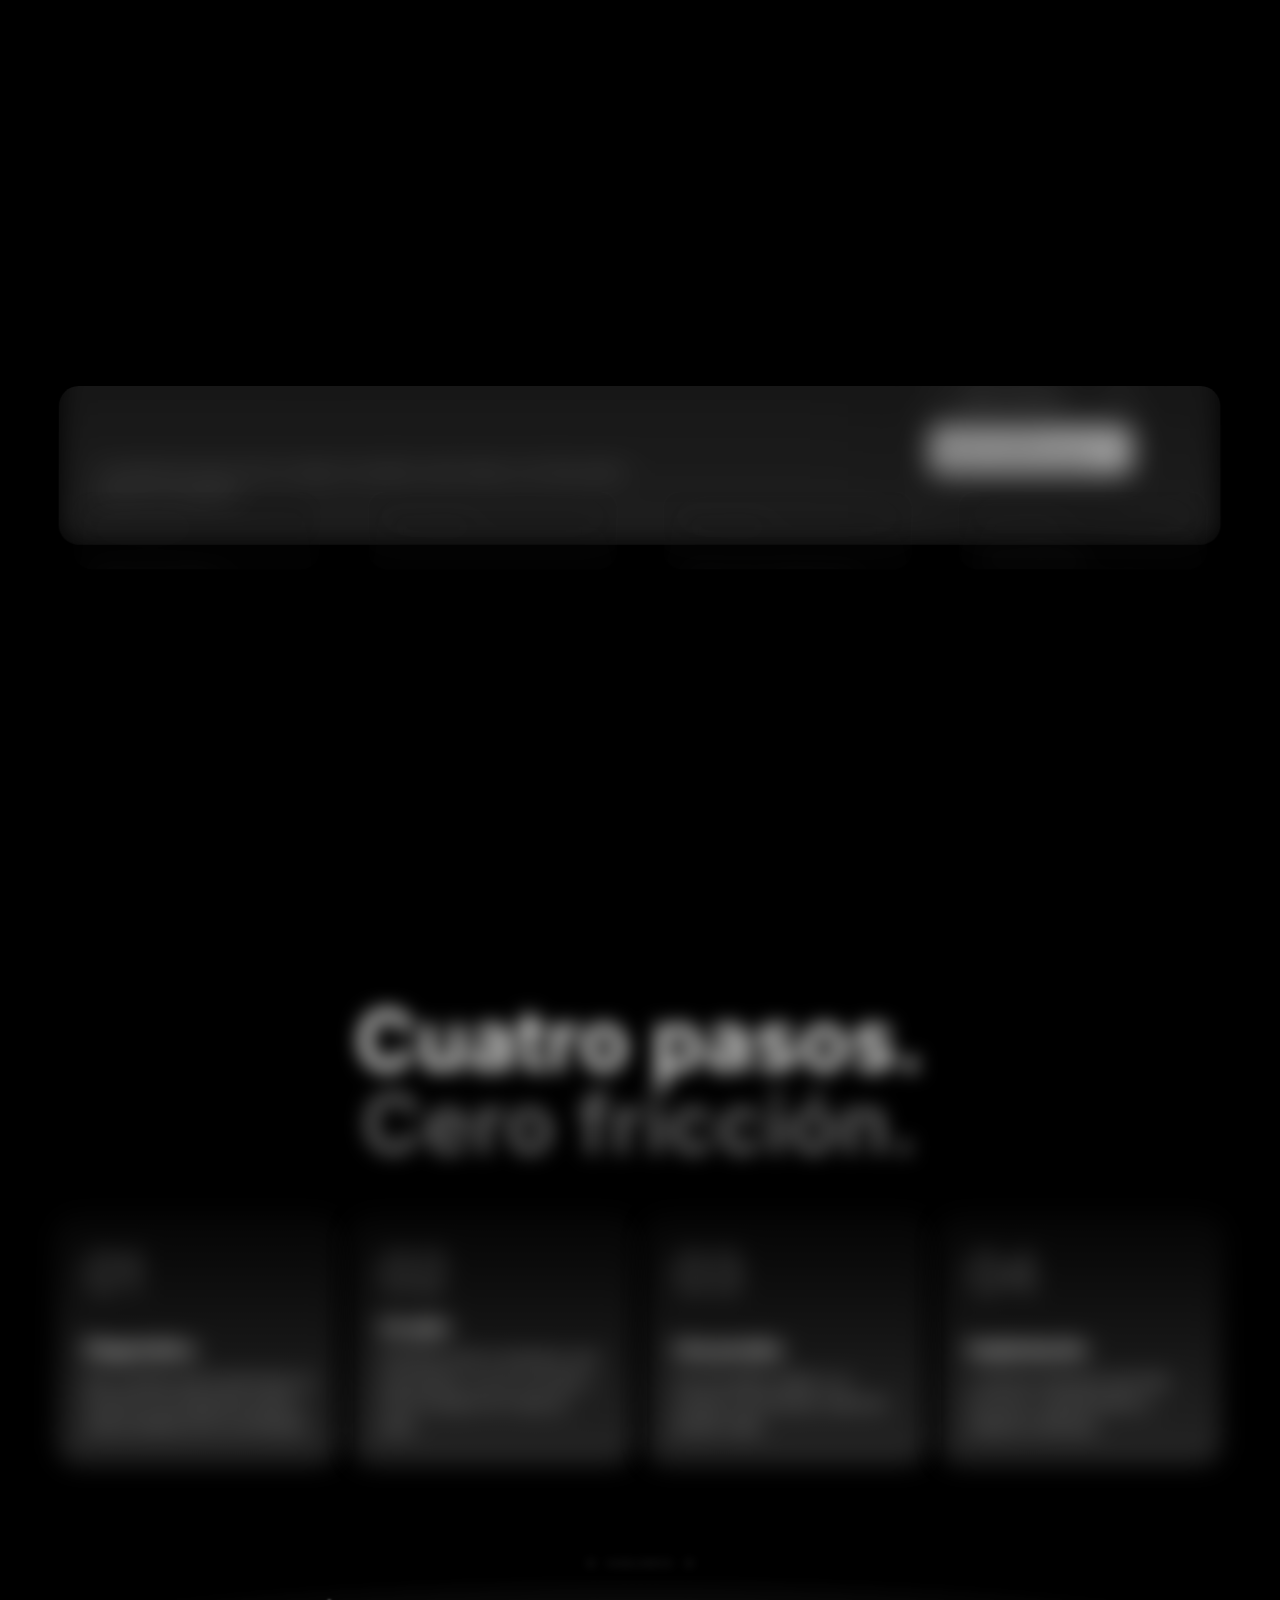
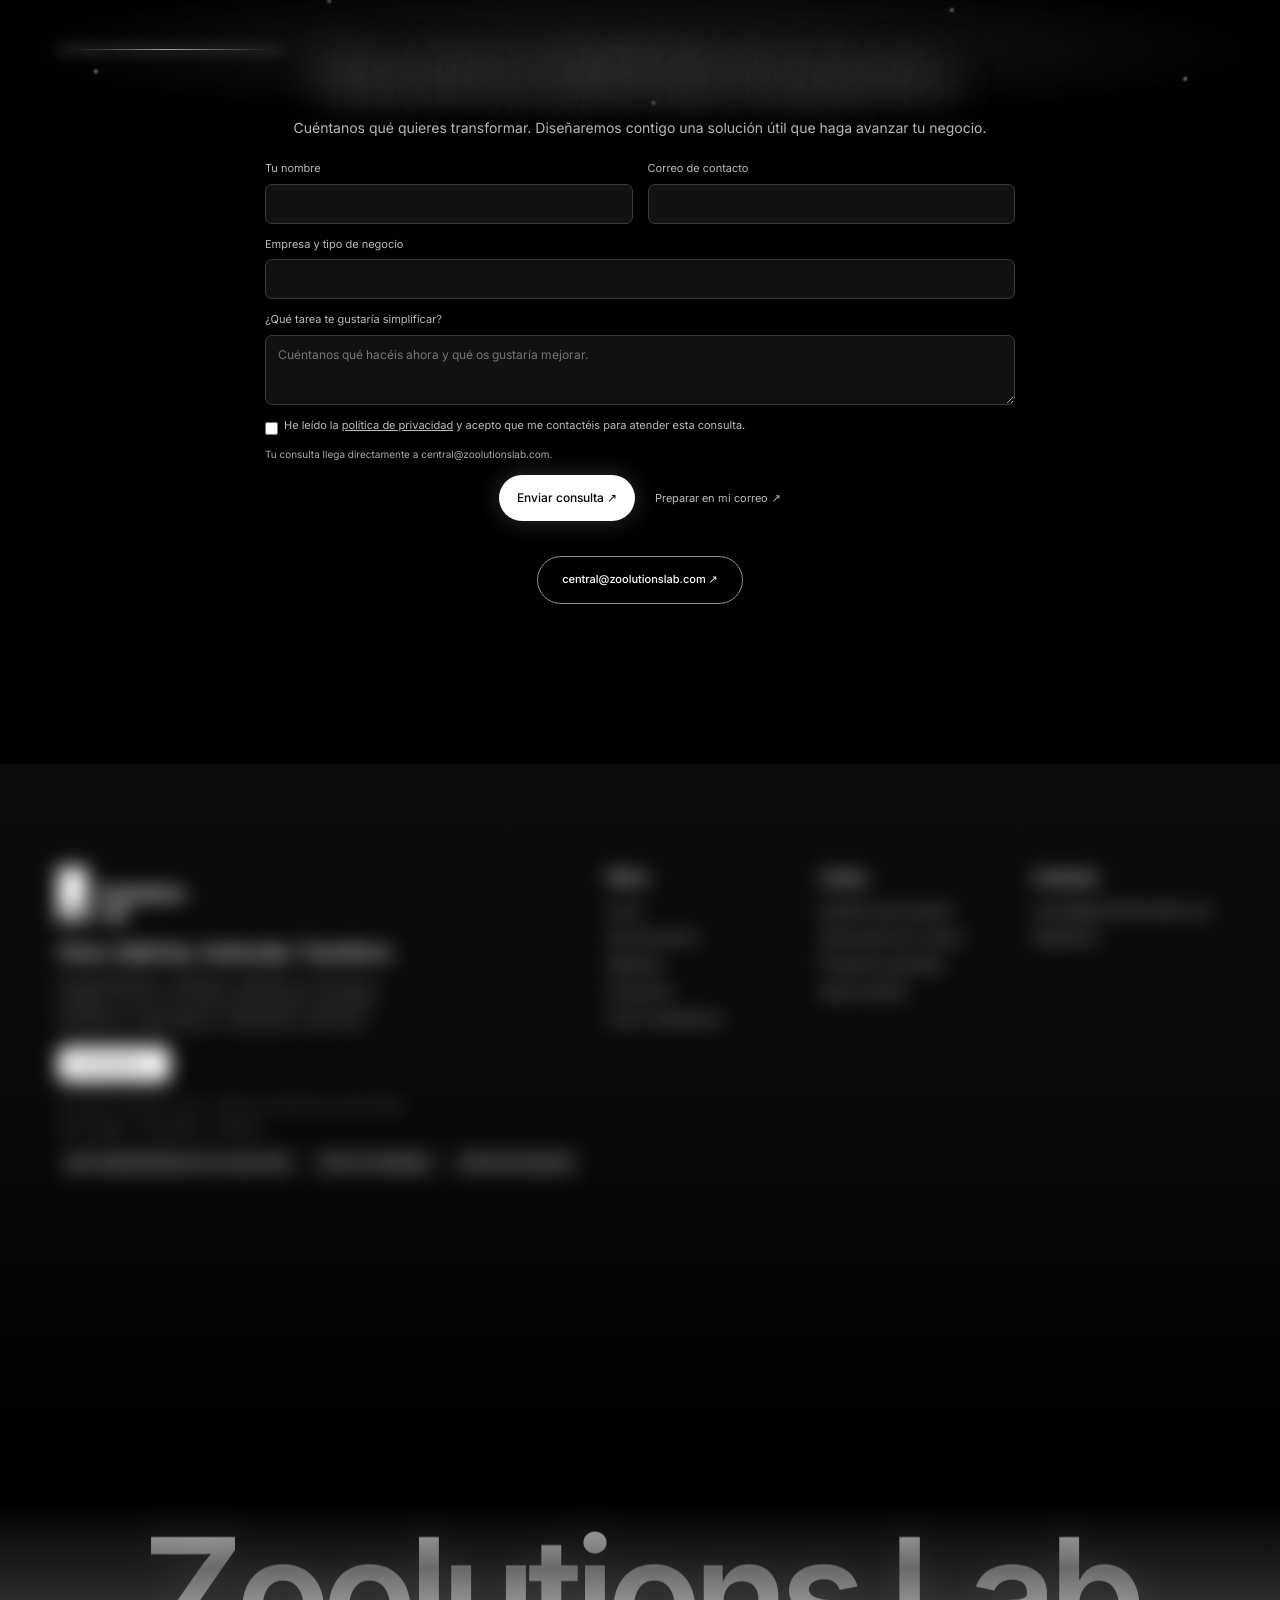
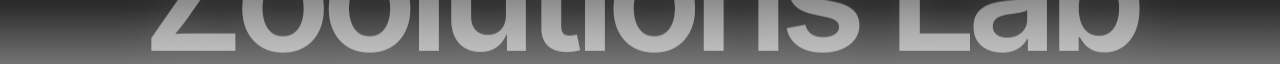
==== commit ff995a98: "Add files via upload" ====
--- a/index.html
+++ b/index.html
@@ -1620,6 +1620,15 @@
 
 /* v77 · sin estrellas fugaces en los cajetines */
 .business-card-star{display:none!important;animation:none!important}
+
+/* v79: 0/1 del menú con la misma fuente, tamaño y línea base que las letras */
+.nav-code-bit{position:absolute!important;top:0!important;bottom:auto!important;height:auto!important;display:block!important;font-family:inherit!important;font-size:1em!important;font-weight:inherit!important;line-height:inherit!important;letter-spacing:0!important;text-align:center;font-variant-numeric:tabular-nums;transform:none!important;filter:none!important}
+.nav-code-char.is-encoding .nav-code-bit{opacity:.9!important}
+.nav-code-bit,.nav-code-letter{transition-duration:.12s!important}
+.nav-code-char.is-encoding .nav-code-bit{transition:opacity .12s .06s ease-out!important}
+.nav-code-char.is-encoding .nav-code-letter{transition:opacity .09s ease-out!important}
+/* punto de la i completo (el recorte de line-height lo cortaba) */
+.wordmark{padding-top:.3em!important}
 </style>
 </head>
 <body class="one">
@@ -2208,7 +2217,7 @@
       if (motion.matches || frame) return;
       a.classList.add("coding");
       var start = performance.now();
-      var fillStep = 75, revealStep = 45;
+      var fillStep = 120, revealStep = 75;
       var revealStart = Math.max(0, cells.length - 1) * fillStep + 240;
       var duration = revealStart + Math.max(0, cells.length - 1) * revealStep + 180;
       function step(now) {
@@ -2219,7 +2228,7 @@
           var age = elapsed - i * fillStep;
           var active = age >= 0 && elapsed < revealStart + i * revealStep;
           if (active) {
-            var next = String((Math.floor(age / 90) + i) % 2);
+            var next = String((Math.floor(age / 150) + i) % 2);
             if (c.bit.textContent !== next) c.bit.textContent = next;
           }
           c.el.classList.toggle("is-encoding", active);
@@ -2619,12 +2628,12 @@
   'use strict';
   function normalize(value) {
     var text = String(value || '').toLowerCase().normalize('NFD').replace(/[\u0300-\u036f]/g, '').replace(/[^a-z0-9@+ ]/g, ' ').replace(/\s+/g, ' ').trim();
-    var aliases = { inmobilaria:'inmobiliaria', inmobiliara:'inmobiliaria', inmobliaria:'inmobiliaria', immobilaria:'inmobiliaria', clinia:'clinica', clinicas:'clinica', factruas:'facturas', faturacion:'facturacion', exel:'excel', exccel:'excel', wasap:'whatsapp', wasapp:'whatsapp', wassap:'whatsapp', whatssap:'whatsapp', whatsaap:'whatsapp', whatsap:'whatsapp', mail:'correo', emails:'correos' };
+    var aliases = { clinia:'clinica', clinicas:'clinica', factruas:'facturas', faturacion:'facturacion', exel:'excel', exccel:'excel', wasap:'whatsapp', wasapp:'whatsapp', wassap:'whatsapp', whatssap:'whatsapp', whatsaap:'whatsapp', whatsap:'whatsapp', mail:'correo', emails:'correos' };
     return text.split(' ').map(function (w) { return aliases[w] || w; }).join(' ');
   }
   var sectors = [
+    {id:'energy', label:'Energía renovable', match:/\b(energia\w*|renovable\w*|eolic\w*|fotovoltaic\w*|solar\w*|aerogenerador\w*|bess|baterias? de almacenamiento|almacenamiento de energia|parques? (?:eolico|solar|fotovoltaico)\w*)\b/, topics:['e_prod','e_rep','e_tram']},
     {id:'clinic', label:'Clínica', match:/\b(clinica|dentista|dental|fisioterapia|fisioterapeuta|psicologo|psicologia|medico|sanitario|veterinari\w*)\b/, topics:['agenda','atc','fact']},
-    {id:'property', label:'Inmobiliaria', match:/\b(inmobiliari\w*|bienes raices|agencia de pisos|agencia de viviendas)\b/, topics:['prosp','crm','exp']},
     {id:'restaurant', label:'Restaurante', match:/\b(restaurante\w*|restauracion|cafeteria|bar|hosteleria|catering)\b/, topics:['agenda','compras','inv']},
     {id:'hotel', label:'Hotel o alojamiento', match:/\b(hotel\w*|alojamiento\w*|casa rural|apartamento turistico|hostal)\b/, topics:['agenda','atc','personal']},
     {id:'shop', label:'Comercio', match:/\b(tienda\w*|comercio\w*|ecommerce|e commerce|venta online)\b/, topics:['inv','atc','fact']},
@@ -2640,6 +2649,12 @@
     {id:'professional', label:'Servicios profesionales', match:/\b(autonomo|freelance|profesional independiente)\b/, topics:['fact','presu','tareas']}
   ];
   var topics = [
+    {key:'e_prod',mod:'alert',energy:true,label:'Producción y alertas',match:/\b(produccion|generacion|disponibilidad de (?:la )?planta|averia\w*|curtailment|monitorizacion|scada|rendimiento de (?:los )?(?:parques?|plantas?|activos))\b/,keys:['alert','inf'],why:'Alertas avisa cuando una planta, un parque o una batería se sale de lo esperado, e Informes reúne producción y disponibilidad por activo para revisarlas sin ir hoja por hoja.'},
+    {key:'e_rep',mod:'inf',energy:true,label:'Reporting a inversores',match:/\b(reporting|inversor\w*|financiador\w*|covenant\w*|informes? (?:a|para) (?:los |las )?(?:inversores|bancos|propietarios|financiadores))\b/,keys:['inf','rent'],why:'Informes prepara el reporting periódico a partir de los datos de cada activo, y Rentabilidad ayuda a seguir ingresos, costes y margen por parque o por planta.'},
+    {key:'e_contr',mod:'contr',energy:true,label:'PPA y contratos de O&M',match:/\b(ppa|o m|contratos? de (?:operacion|mantenimiento)|garantias de (?:los )?activos)\b/,keys:['contr','exp'],why:'Contratos y formularios ayuda a preparar y revisar la documentación contractual, y Expedientes mantiene cada activo con sus contratos, garantías y vencimientos ordenados.'},
+    {key:'e_tram',mod:'exp',energy:true,label:'Tramitación y permisos',match:/\b(tramitacion|tramites?|permisos?|autorizacion\w*|permitting|licencias?|conexion a (?:la )?red|punto de conexion|acceso y conexion|impacto ambiental)\b/,keys:['exp','alert'],why:'Expedientes lleva cada proyecto con su documentación administrativa y su estado, y Alertas avisa de los plazos y vencimientos de los trámites para que no se pierda ninguno.'},
+    {key:'e_pipe',mod:'proy',energy:true,label:'Cartera de proyectos',match:/\b(cartera|pipeline|portfolio|hitos?|fases? del proyecto|nuevos proyectos)\b/,keys:['proy','tareas'],why:'Proyectos ordena la cartera, sus fases y sus hitos, y Tareas concreta quién tiene que hacer cada paso y qué queda pendiente.'},
+    {key:'e_land',mod:'crm',energy:true,label:'Terrenos y propietarios',match:/\b(terreno\w*|propietari\w*|arrendamiento\w*|servidumbre\w*|suelo)\b/,keys:['crm','contr'],why:'CRM mantiene el seguimiento de cada propietario y de cada terreno, y Contratos y formularios ayuda a preparar los contratos de arrendamiento y servidumbre.'},
     {key:'agenda',label:'Citas y reservas',match:/\b(cita\w*|reserva\w*|agenda|calendario|ausencias de clientes)\b/,keys:['agenda','correo'],why:'La agenda centraliza las citas y los cambios; Correos puede apoyar las confirmaciones y los recordatorios.'},
     {key:'fact',label:'Facturas',match:/\b(factur\w*|contabilidad|contable|albaran\w*)\b/,keys:['fact','gastos'],why:'Facturas ayuda a leer y registrar documentos y a contrastarlos con pedidos. Gastos complementa el trabajo con tickets y justificantes.'},
     {key:'gastos',label:'Gastos y tickets',match:/\b(gasto\w*|ticket\w*|justificante\w*)\b/,keys:['gastos','rent'],why:'Gastos permite clasificar tickets y justificantes; Rentabilidad ayuda a entender cómo afectan a los resultados.'},
@@ -2671,13 +2686,21 @@
   function create(catalogue) {
     var available={};catalogue.forEach(function(m){available[m.k]=m;});
     var state;
-    function reset(){state={sector:null,topic:null,tools:[],keys:[],stage:'sector',custom:false,unknown:0,offeredTools:false};return welcome();}
+    function reset(){state={sector:null,topic:null,tools:[],keys:[],stage:'sector',custom:false,unknown:0,offeredTools:false,energyMode:null};return welcome();}
     function result(text,question,choices,extra){
       return Object.assign({text:text,question:question||'',choices:(choices||[]).slice(0,3),keys:state.keys.slice(),sector:state.sector?state.sector.label:'',topic:state.topic?state.topic.label:state.custom?'Software a medida':'',tools:state.tools.slice(),contact:false},extra||{});
     }
     function welcome(){return result('Hola. Te ayudo a encontrar soluciones para tu negocio. Cuéntame a qué se dedica tu empresa y qué tarea te gustaría simplificar.','',['Buscar módulos','Qué hacemos','Hablar con el equipo']);}
-    function topicOptions(){return (state.sector?state.sector.topics:['agenda','fact','crm']).map(function(k){return topics.find(function(t){return t.key===k;}).label;});}
+    function topicOptions(){if(state.sector&&state.sector.id==='energy'){var em=state.energyMode;return em==='assets'?['Producción y alertas','Reporting a inversores','PPA y contratos de O&M']:em==='dev'?['Tramitación y permisos','Cartera de proyectos','Terrenos y propietarios']:['Producción y alertas','Tramitación y permisos','Reporting a inversores'];}return (state.sector?state.sector.topics:['agenda','fact','crm']).map(function(k){return topics.find(function(t){return t.key===k;}).label;});}
     function askNeed(prefix){state.stage='need';return result(prefix||'Podemos empezar por una tarea concreta del día a día.','¿Qué te gustaría simplificar primero?',topicOptions());}
+    function energyMode(text){
+      var both=/\b(las dos|ambas|ambos|las dos cosas|ambas cosas|las dos vertientes)\b/.test(text);
+      var assets=/\b(gestion\w* (?:de )?(?:los |nuestros |sus )?activos|gestionamos|gestionan|gestiona|asset management|asset manager|operamos|operan|opera|operacion y mantenimiento|explotacion|activos en operacion|mantenimiento)\b/.test(text);
+      var dev=/\b(desarroll\w*|promocion|promotor\w*|promovemos|originacion|nuevos proyectos)\b/.test(text);
+      if(both||(assets&&dev))return 'both';if(assets)return 'assets';if(dev)return 'dev';return null;
+    }
+    function energyAsk(){state.stage='need';return result('Entendido: energía renovable. Son dos formas de trabajar muy distintas y cada una necesita cosas diferentes.','¿Gestionáis activos en operación (parques eólicos, plantas fotovoltaicas, baterías) o desarrolláis nuevos proyectos?',['Gestionamos activos','Desarrollamos proyectos','Las dos cosas']);}
+    function energyNeed(){state.stage='need';var m=state.energyMode;var intro=m==='assets'?'Perfecto: gestión de activos renovables en operación, como parques eólicos, plantas fotovoltaicas o baterías. Lo habitual es perder tiempo en el seguimiento de la producción, el reporting a inversores y el control de contratos.':m==='dev'?'Perfecto: desarrollo de nuevos proyectos renovables. Lo habitual es perder tiempo en tramitación y permisos, en el seguimiento de la cartera y con terrenos y propietarios.':'Perfecto: gestionáis activos y también desarrolláis proyectos. Podemos empezar por la parte que más tiempo os quita.';return result(intro,'¿Por dónde empezamos?',topicOptions());}
     function toolQuestion(prefix){state.stage='tools';state.offeredTools=true;return result(prefix,'¿Con qué lo gestionáis ahora?',['Con Excel','A mano','Con otro programa']);}
     function ready(prefix){state.stage='ready';return result(prefix||'Con esto ya tenemos un punto de partida. El equipo revisaría vuestro proceso y las herramientas actuales para concretar qué se puede automatizar.','',['Ver mi resumen','Preparar consulta','Cambiar de necesidad']);}
     function chooseTopic(topic){
@@ -2688,6 +2711,7 @@
     function summary(){
       var lines=['Este es el punto de partida para vuestra consulta:'];
       if(state.sector)lines.push('Negocio: '+state.sector.label+'.');
+      if(state.energyMode)lines.push('Actividad: '+{assets:'gestión de activos renovables',dev:'desarrollo de proyectos renovables',both:'gestión de activos y desarrollo de proyectos'}[state.energyMode]+'.');
       if(state.topic)lines.push('Prioridad: '+state.topic.label+'.');
       if(state.custom)lines.push('Objetivo: estudiar un desarrollo de software a medida.');
       if(state.tools.length)lines.push('Herramientas: '+state.tools.join(', ')+'.');
@@ -2711,7 +2735,7 @@
       if(/\b(eres (?:una )?ia|eres (?:un )?bot|eres humano|quien eres|eres una persona)\b/.test(text))return result('Soy el asistente guiado de Zoolutions Lab. Respondo a partir de los servicios y módulos de esta web; no soy una persona ni una IA de conversación abierta. Para estudiar un caso fuera de esas opciones, te puedo poner en contacto con el equipo.','',['Buscar módulos','Hablar con el equipo']);
       if(/^(hola|buenas|buenos dias|buenas tardes|buenas noches|hey|hola buenas)$/.test(text))return resume('Hola, encantado de ayudarte.');
       if(/^(gracias|muchas gracias|perfecto|genial|vale gracias|ok gracias)$/.test(text))return result('De nada. Puedes seguir preguntando o preparar una consulta cuando quieras.','',state.keys.length?['Ver mi resumen','Preparar consulta']:['Buscar módulos','Qué hacemos']);
-      if(/\b(que haceis|que ofreceis|a que os dedicais|quienes sois|que es zoolutions|que es zoolution|vuestros servicios|que podeis hacer por mi|como podeis ayudar(?:me)?|en que podeis ayudar(?:me)?)\b/.test(text)||/^(servicios|que podeis hacer)$/.test(text))return result('En Zoolutions Lab automatizamos procesos y desarrollamos software a medida y SaaS. Combinamos módulos como agenda, correos, facturas o inventario y los adaptamos a cada empresa. También mantenemos y mejoramos las soluciones que implantamos.','¿Qué tipo de negocio tienes?',['Clínica','Inmobiliaria','Otro negocio']);
+      if(/\b(que haceis|que ofreceis|a que os dedicais|quienes sois|que es zoolutions|que es zoolution|vuestros servicios|que podeis hacer por mi|como podeis ayudar(?:me)?|en que podeis ayudar(?:me)?)\b/.test(text)||/^(servicios|que podeis hacer)$/.test(text))return result('En Zoolutions Lab automatizamos procesos y desarrollamos software a medida y SaaS. Combinamos módulos como agenda, correos, facturas o inventario y los adaptamos a cada empresa. También mantenemos y mejoramos las soluciones que implantamos.','¿Qué tipo de negocio tienes?',['Clínica','Energía renovable','Otro negocio']);
       if(/\b(que (?:modulos|soluciones) (?:teneis|ofreceis)|que modulos me|cuales son (?:los |vuestros )?modulos|recomiendame|recomendarme)\b/.test(text))return askNeed('Tenemos módulos para ventas, administración, operaciones y control del negocio. Para recomendarte algo útil, podemos empezar por lo que más tiempo os quita.');
       if(/\b(que significa goat|que es goat)\b/.test(text))return result('GOAT resume nuestra idea: Grow, Optimize, Automate, Transform. Crecer, optimizar, automatizar y transformar el negocio con soluciones adaptadas a su forma de trabajar.','',['Qué hacemos','Buscar módulos']);
       if(/\b(no quiero (?:mas |contestar mas )?preguntas|demasiadas preguntas|al grano|sin mas preguntas)\b/.test(text))return state.keys.length?ready('Podemos quedarnos con la propuesta que ya tienes y revisarla directamente con el equipo.'):result('Puedes explorar los módulos de la web o contarnos tu caso directamente por correo.','',['Buscar módulos','Hablar con el equipo']);
@@ -2723,7 +2747,7 @@
       if(/^(buscar modulos|encontrar modulos|ver modulos|seguir explorando)$/.test(text))return askNeed(state.sector?'Seguimos con tu negocio.':'Podemos orientarte por la tarea que quieres mejorar, aunque todavía no hayamos definido el sector.');
       if(/^(cambiar de necesidad|otra necesidad|otra cosa|no es eso|eso no|no me sirve)$/.test(text)){state.topic=null;state.keys=[];state.custom=false;return askNeed('Vamos a enfocar la propuesta de otra manera.');}
       var sector=sectors.find(function(s){return positiveMatch(text,s.match);});
-      if(sector&&(!state.sector||sector.id!==state.sector.id)){state.sector=sector;state.topic=null;state.tools=[];state.keys=[];state.custom=false;state.unknown=0;}
+      if(sector&&(!state.sector||sector.id!==state.sector.id)){state.sector=sector;state.energyMode=null;state.topic=null;state.tools=[];state.keys=[];state.custom=false;state.unknown=0;}
       var tools=toolRules.filter(function(t){return positiveMatch(text,t[1]);}).map(function(t){return t[0];});
       // CRM puede ser lo que buscan o lo que ya usan: solo se anota como herramienta si lo expresan.
       tools=tools.filter(function(t){return !['Un CRM','Un ERP'].includes(t)||/\b(uso|usamos|utilizo|utilizamos|tenemos|trabajamos con|con un)\b/.test(text)||state.stage==='tools';});
@@ -2742,11 +2766,14 @@
       if(!/\b(correo\w*|email|bandeja)\b/.test(text)&&tools.some(function(t){return t==='Gmail'||t==='Outlook';}))matched=matched.filter(function(t){return t.key!=='correo';});
       // Si responden a la pregunta de herramientas, no sustituimos la necesidad por «correos» solo por decir Gmail.
       if(state.stage==='tools'&&tools.length&&/^(?:con |usamos |uso |utilizamos |utilizo |trabajamos con |lo gestionamos con |lo llevo con )/.test(text))matched=[];
+      var enMatched=matched.filter(function(t){return t.energy;});
+      if(enMatched.length)matched=enMatched;
+      if(state.sector&&state.sector.id==='energy'&&!enMatched.length&&state.stage!=='tools'&&state.stage!=='ready'){var em=energyMode(text);if(em){state.energyMode=em;if(!matched.length||/^(gestionamos activos|desarrollamos proyectos|las dos cosas)$/.test(text)){state.topic=null;state.keys=[];return energyNeed();}}}
       if(matched.length){
         var topic=matched[0];
         // Varias necesidades explícitas: como máximo dos módulos principales.
         if(matched.length>1){
-          state.topic=topic;state.custom=false;state.keys=matched.map(function(t){return t.key;}).filter(function(k,i,a){return available[k]&&a.indexOf(k)===i;}).slice(0,2);
+          state.topic=topic;state.custom=false;state.keys=matched.map(function(t){return t.mod||t.key;}).filter(function(k,i,a){return available[k]&&a.indexOf(k)===i;}).slice(0,2);
           var explanation='Podemos empezar por '+matched.slice(0,2).map(function(t){return t.label.toLowerCase();}).join(' y ')+'. '+state.keys.map(function(k){return available[k].n+': '+available[k].d;}).join('\n\n');
           return state.tools.length?ready(explanation):toolQuestion(explanation);
         }
@@ -2762,7 +2789,7 @@
         if(text.split(' ').length<=8&&!/\b(quiero|necesito|puedo|puedes|ayuda|que|como|por que)\b/.test(text)){state.tools=[String(raw).trim().slice(0,80)];return ready('Anoto «'+state.tools[0]+'» como herramienta actual. El equipo comprobaría qué posibilidades de conexión ofrece antes de confirmar la solución.');}
       }
       if(state.custom){state.stage='ready';return result('Ese caso habría que estudiarlo como un desarrollo a medida. En una primera conversación concretaríamos los usuarios, el flujo de trabajo y las funciones imprescindibles; no puedo confirmar su viabilidad solo con el chat.','',['Preparar consulta','Ver mi resumen']);}
-      if(sector)return askNeed('Entendido: '+sector.label.toLowerCase()+'. Podemos buscar una solución para vuestro trabajo diario.');
+      if(sector)return sector.id==='energy'?energyAsk():askNeed('Entendido: '+sector.label.toLowerCase()+'. Podemos buscar una solución para vuestro trabajo diario.');
       if(/\b(tengo (?:un |una )?(?:negocio|empresa)|mi negocio|mi empresa|trabajo en una empresa)\b/.test(text))return askNeed('Podemos empezar por el proceso que queréis mejorar, sin encajar la empresa en una categoría.');
       if(/^(otro negocio|otra empresa|otros)$/.test(text))return askNeed('No hace falta encajar tu empresa en una categoría para empezar.');
       if(/^(si|vale|ok|de acuerdo|adelante)$/.test(text))return state.stage==='ready'?contact():resume('Vamos paso a paso.');
@@ -2823,6 +2850,7 @@
   function emailLink(answer){
     var state=engine.getState(),lines=['Hola, me gustaría que valorarais una solución para mi negocio.'];
     if(state.sector)lines.push('Negocio: '+state.sector.label);
+    if(state.energyMode)lines.push('Actividad: '+{assets:'gestión de activos renovables',dev:'desarrollo de proyectos renovables',both:'gestión de activos y desarrollo de proyectos'}[state.energyMode]);
     if(state.topic)lines.push('Prioridad: '+state.topic.label);
     if(state.custom)lines.push('Objetivo: estudiar software a medida / SaaS.');
     if(state.tools.length)lines.push('Herramientas actuales: '+state.tools.join(', '));
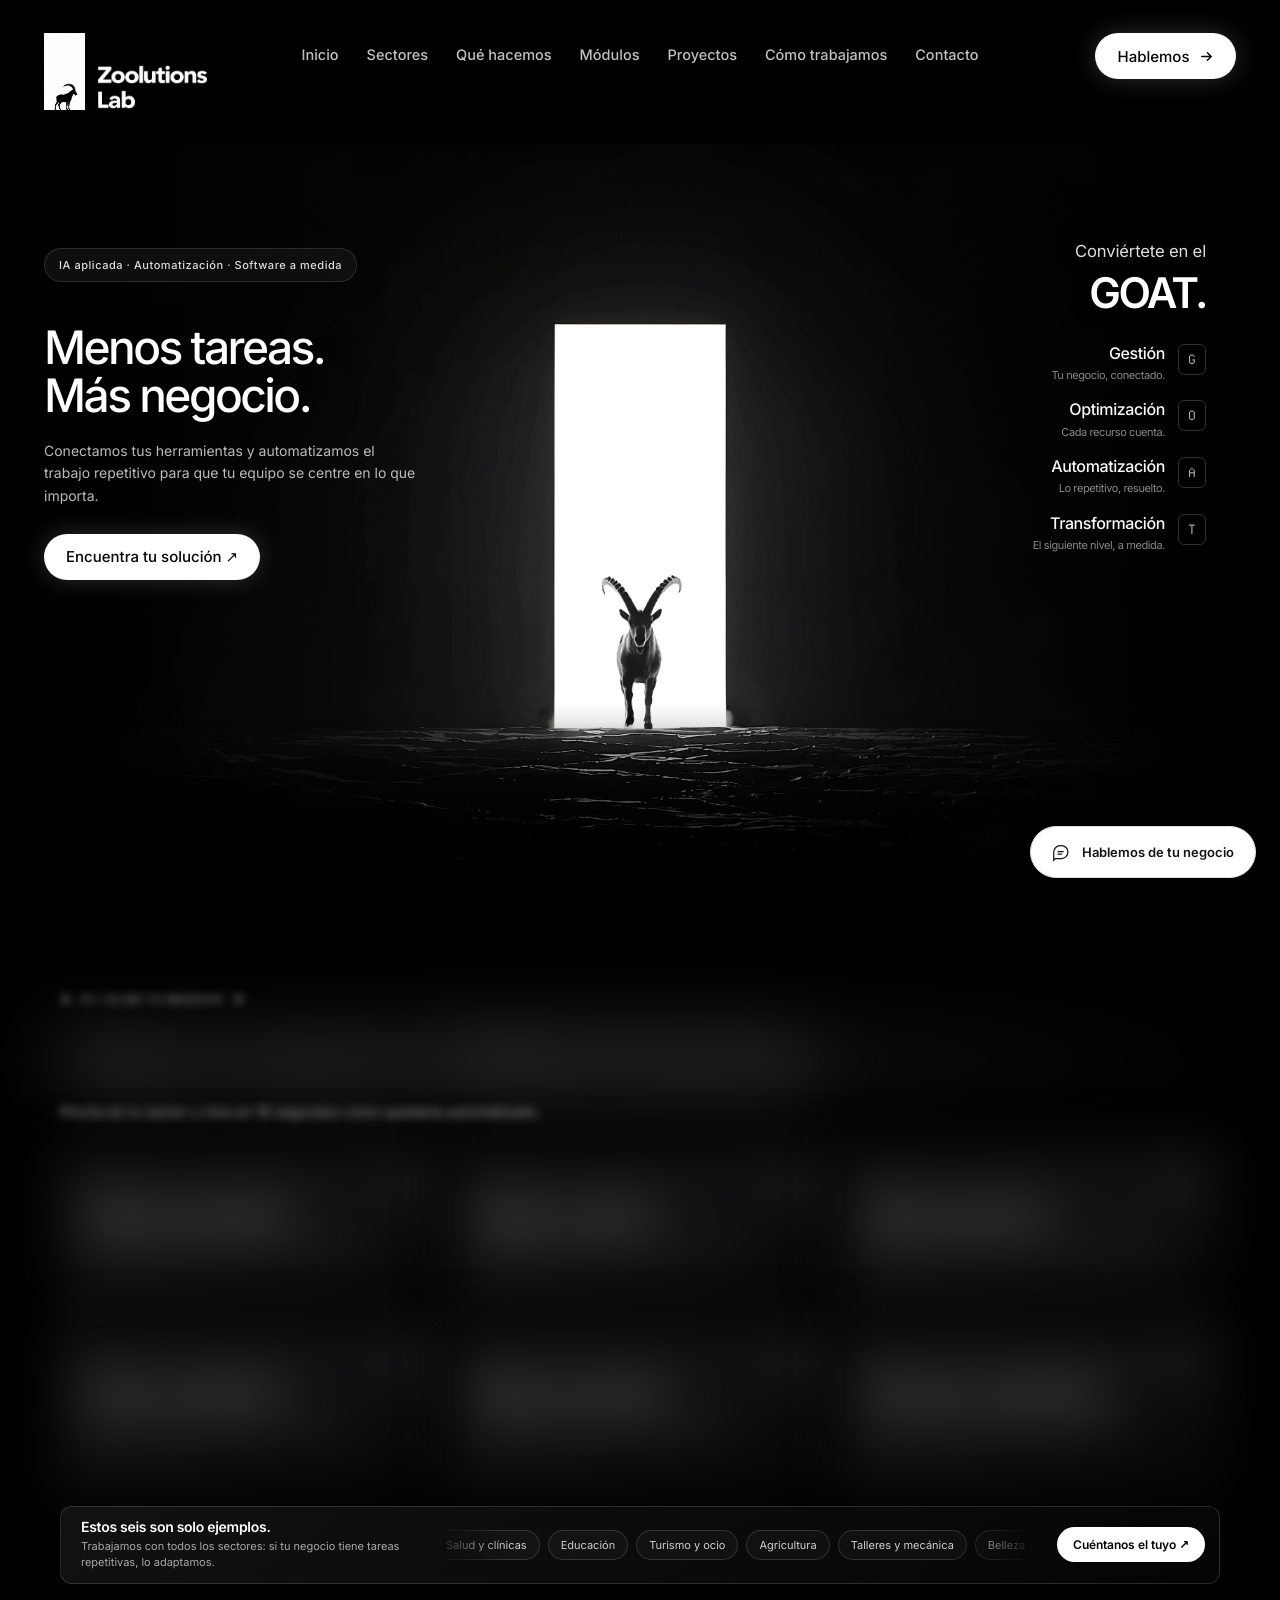
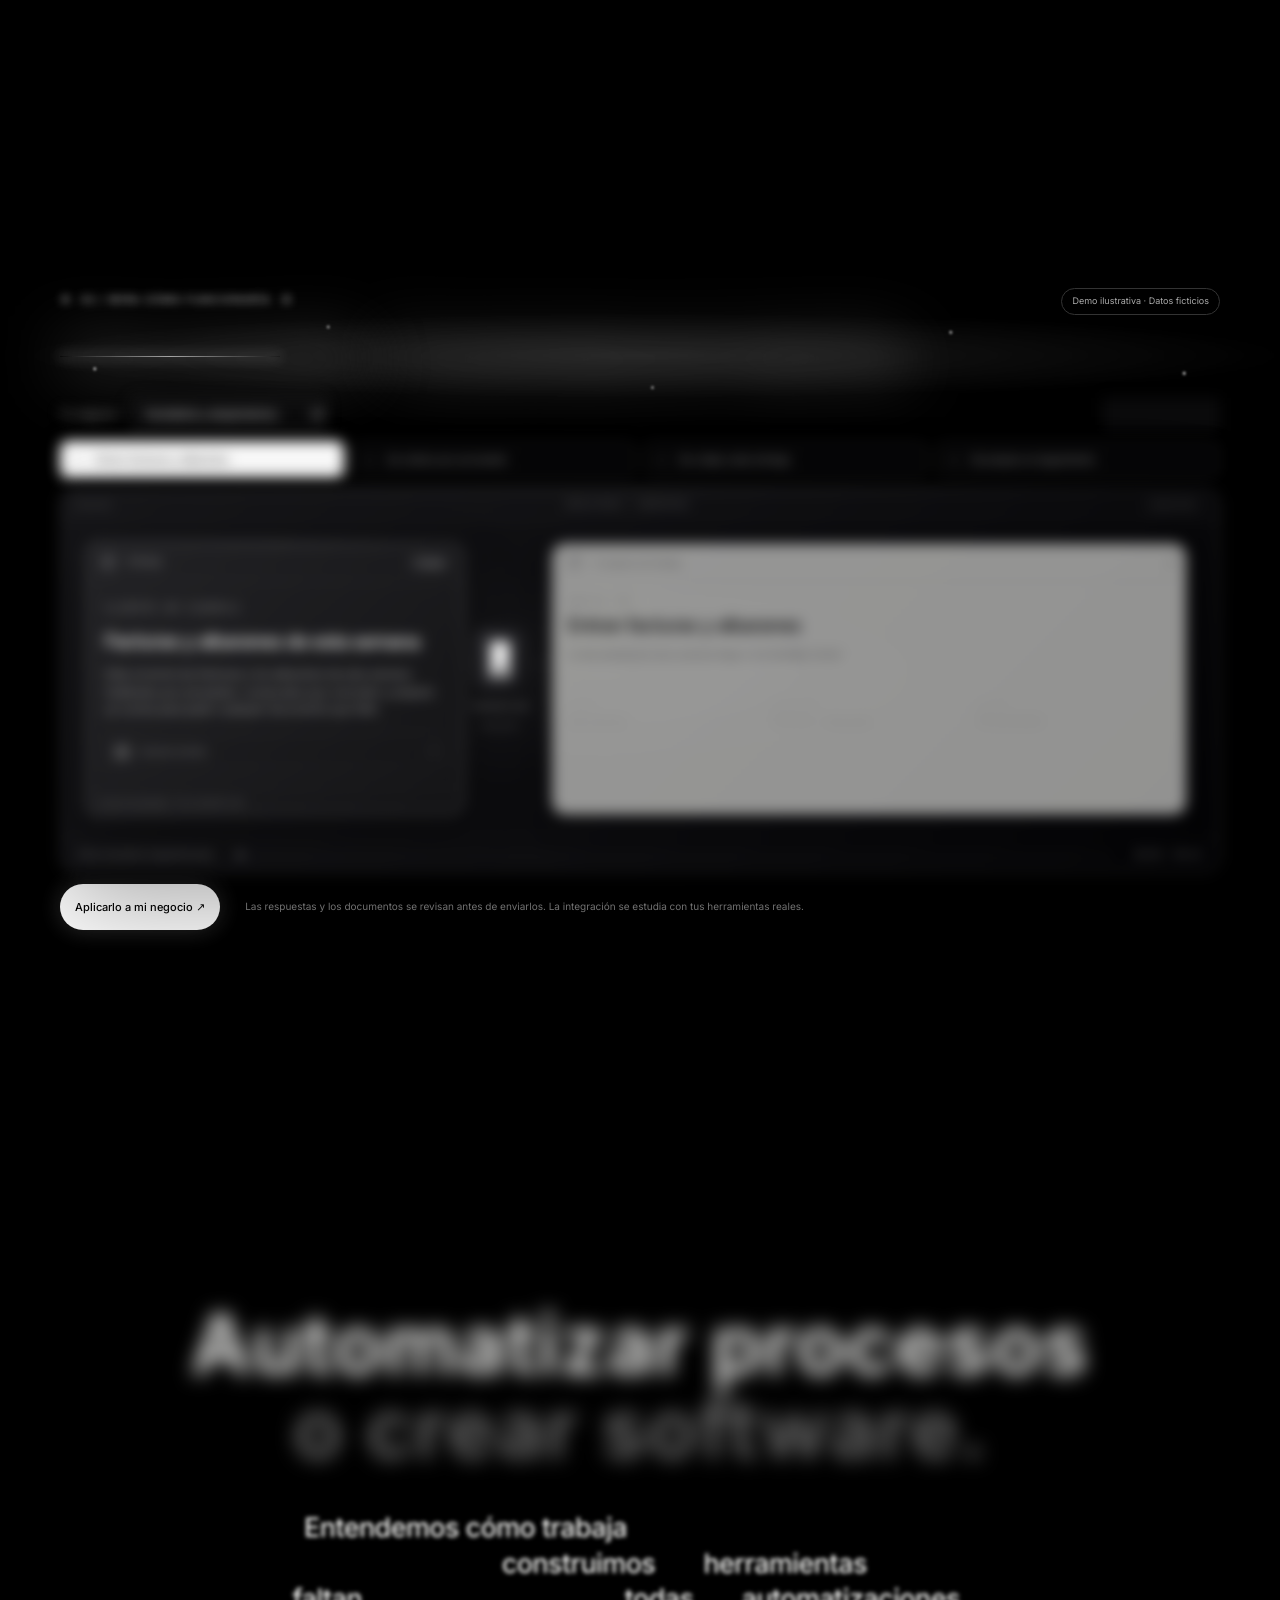
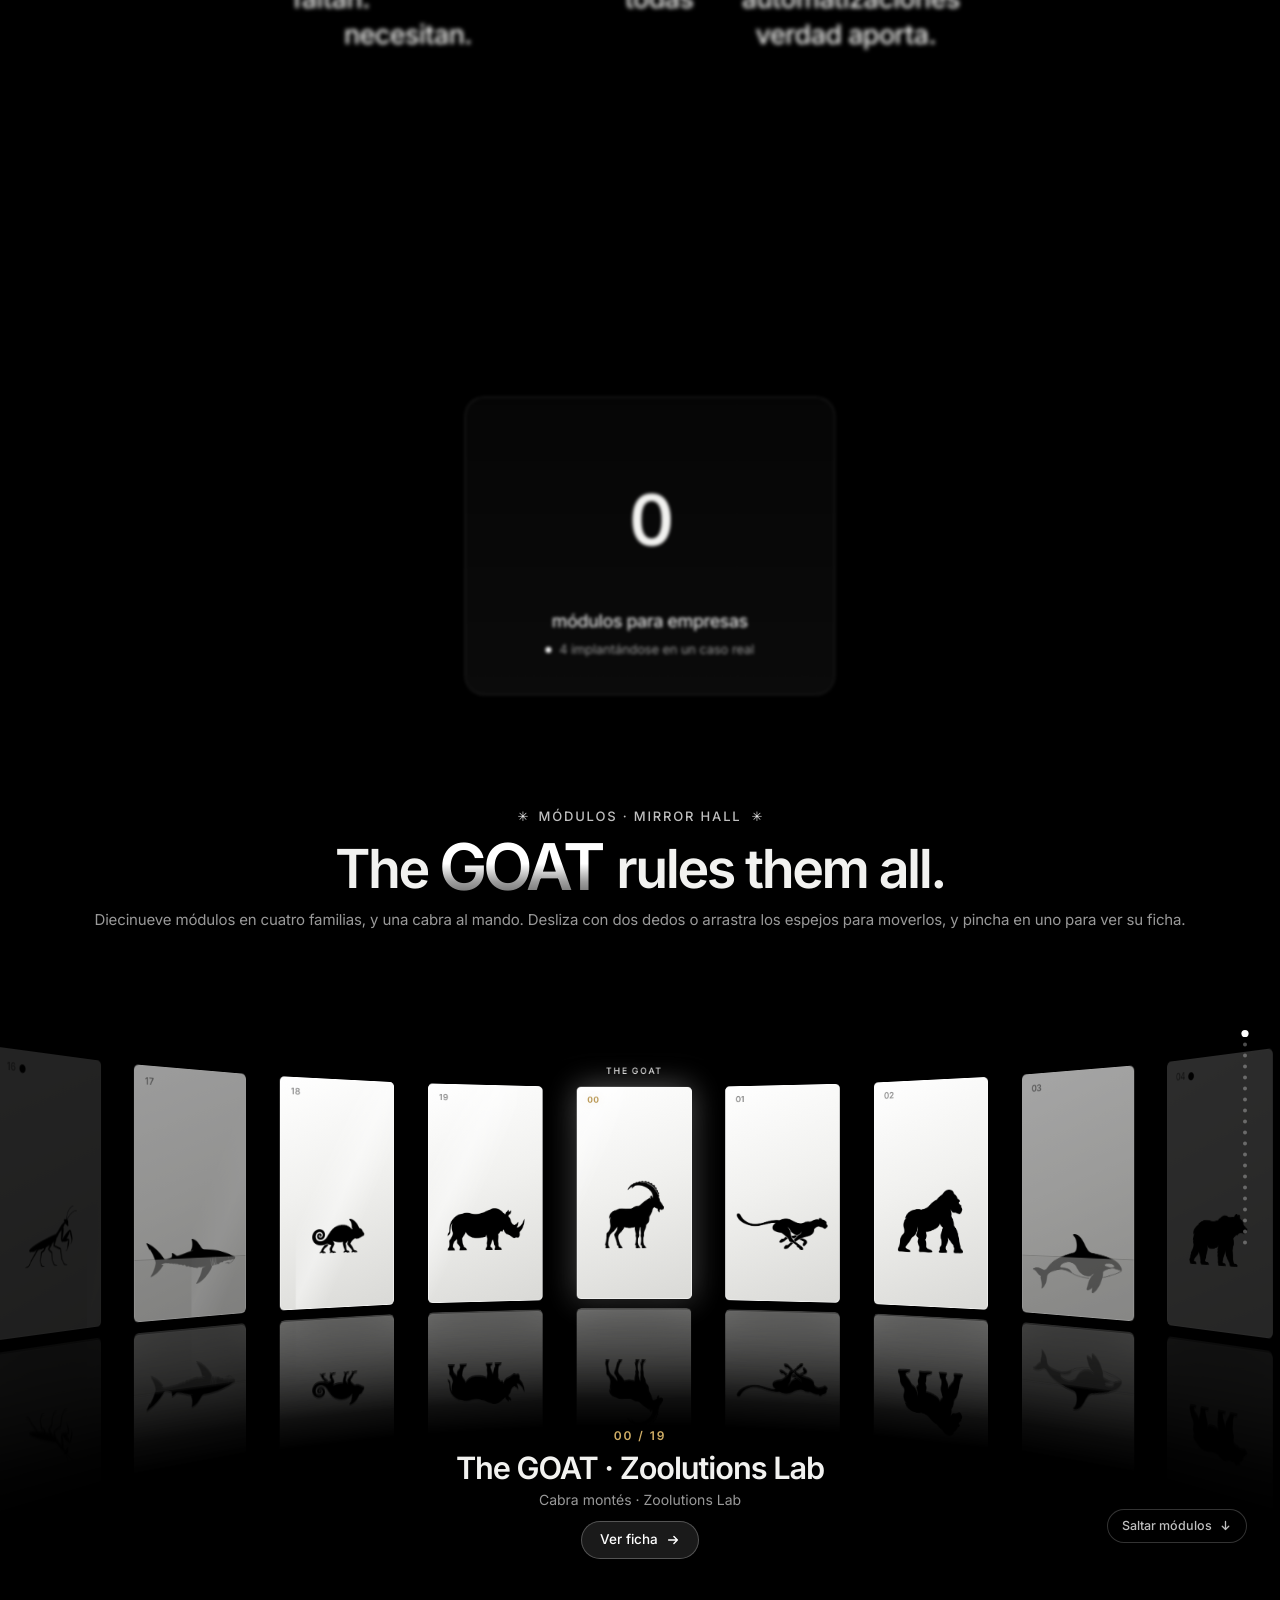
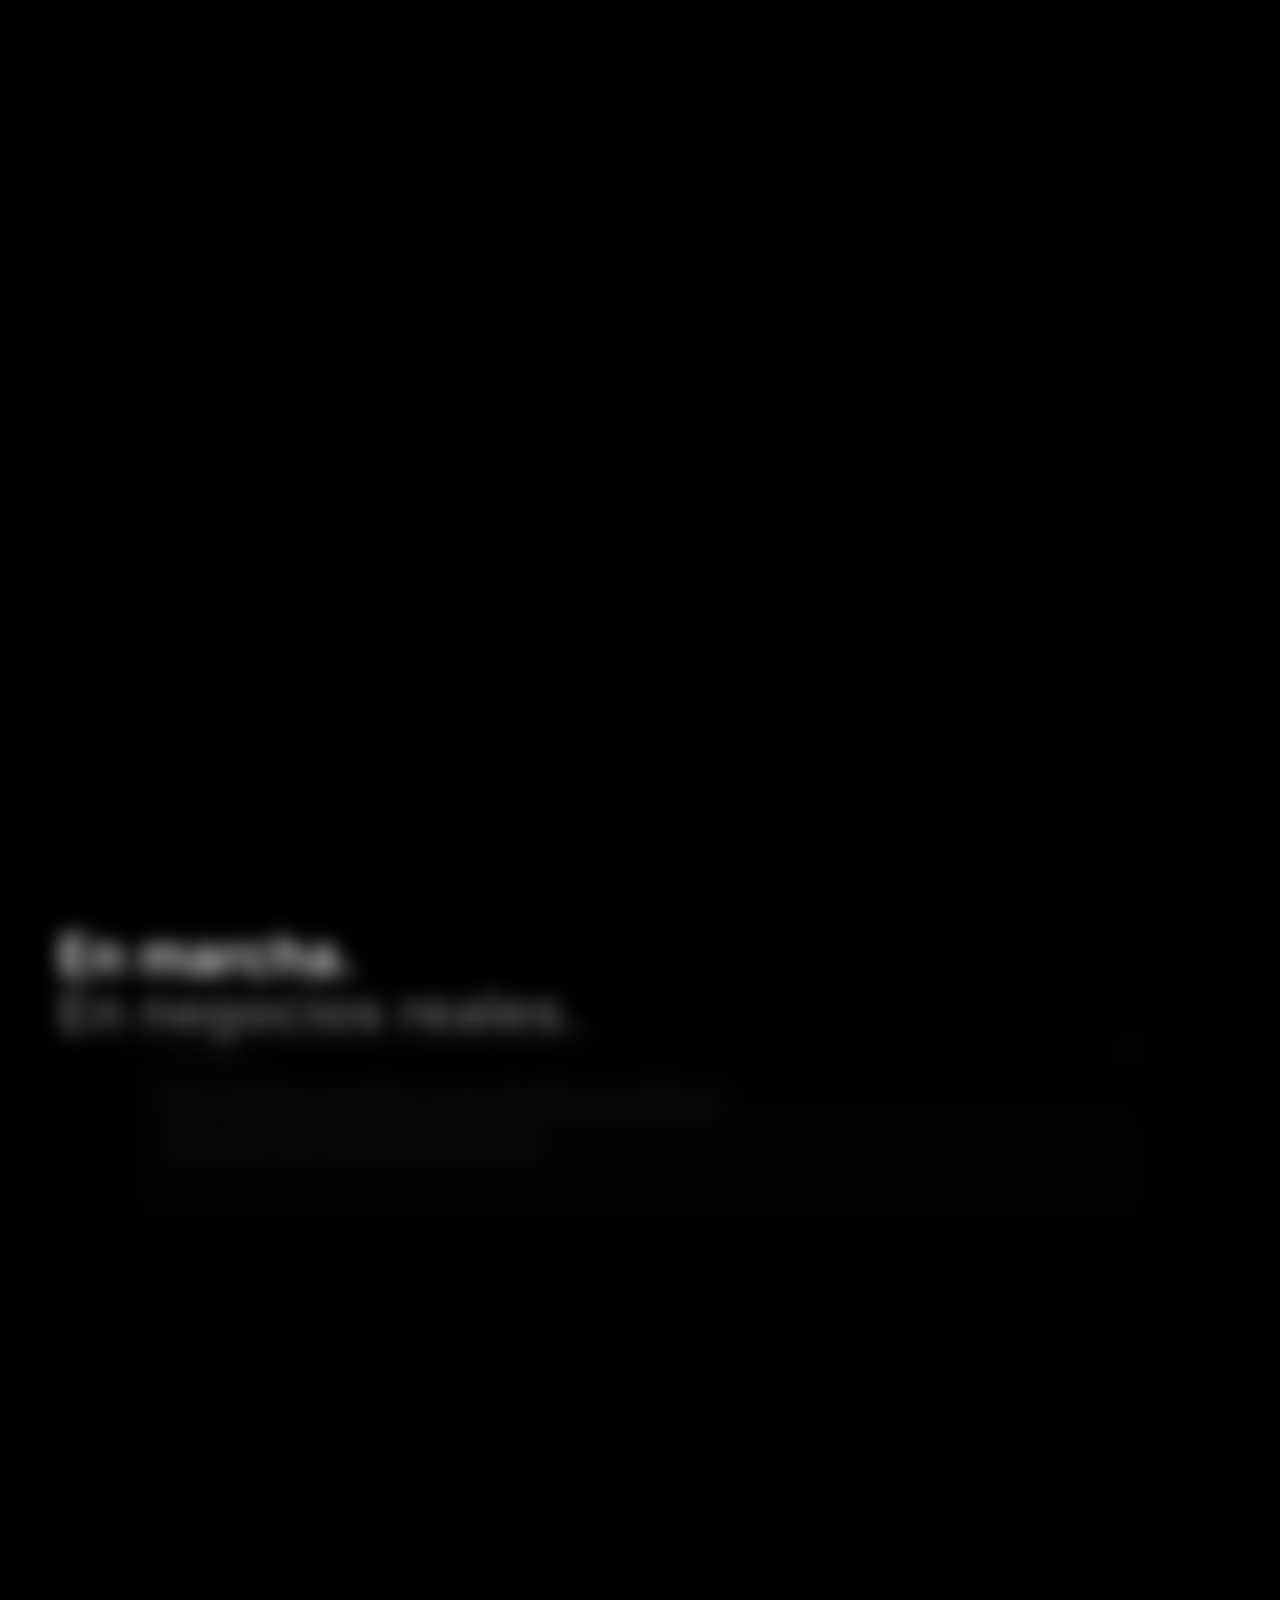
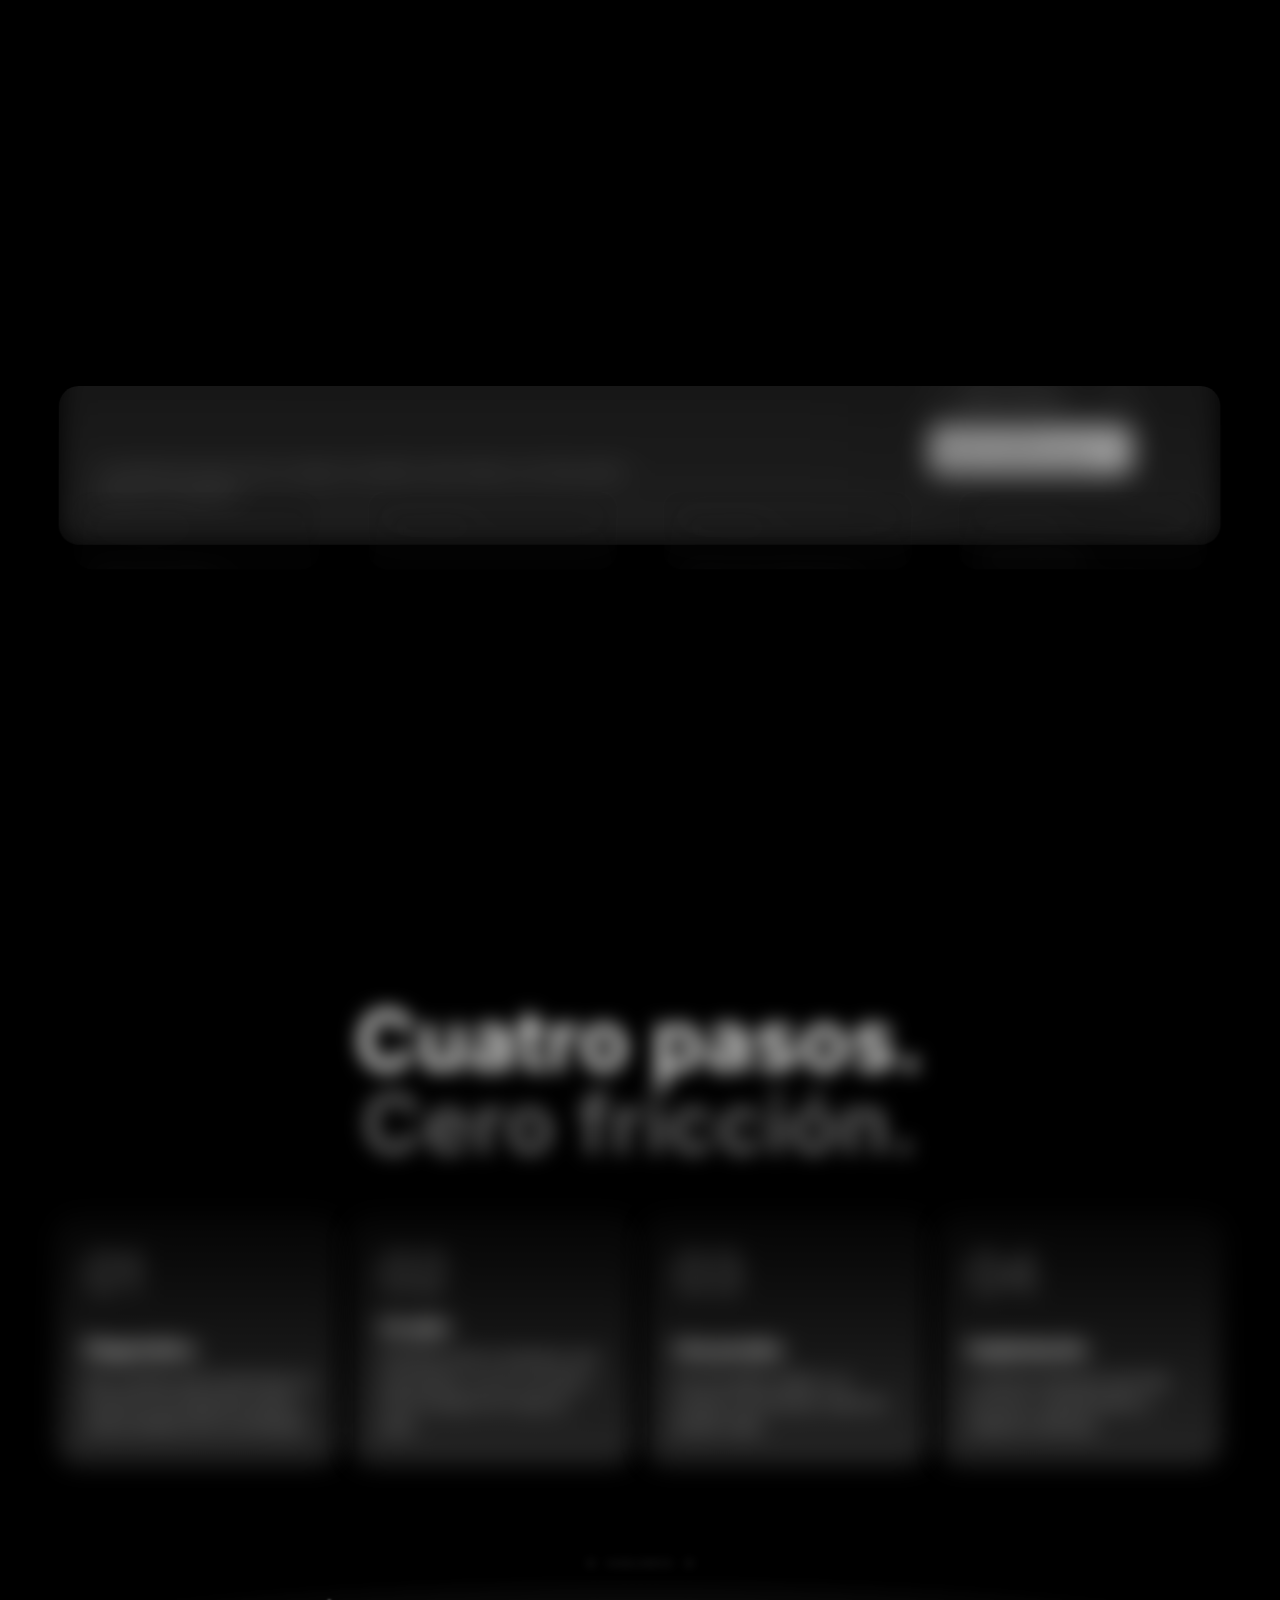
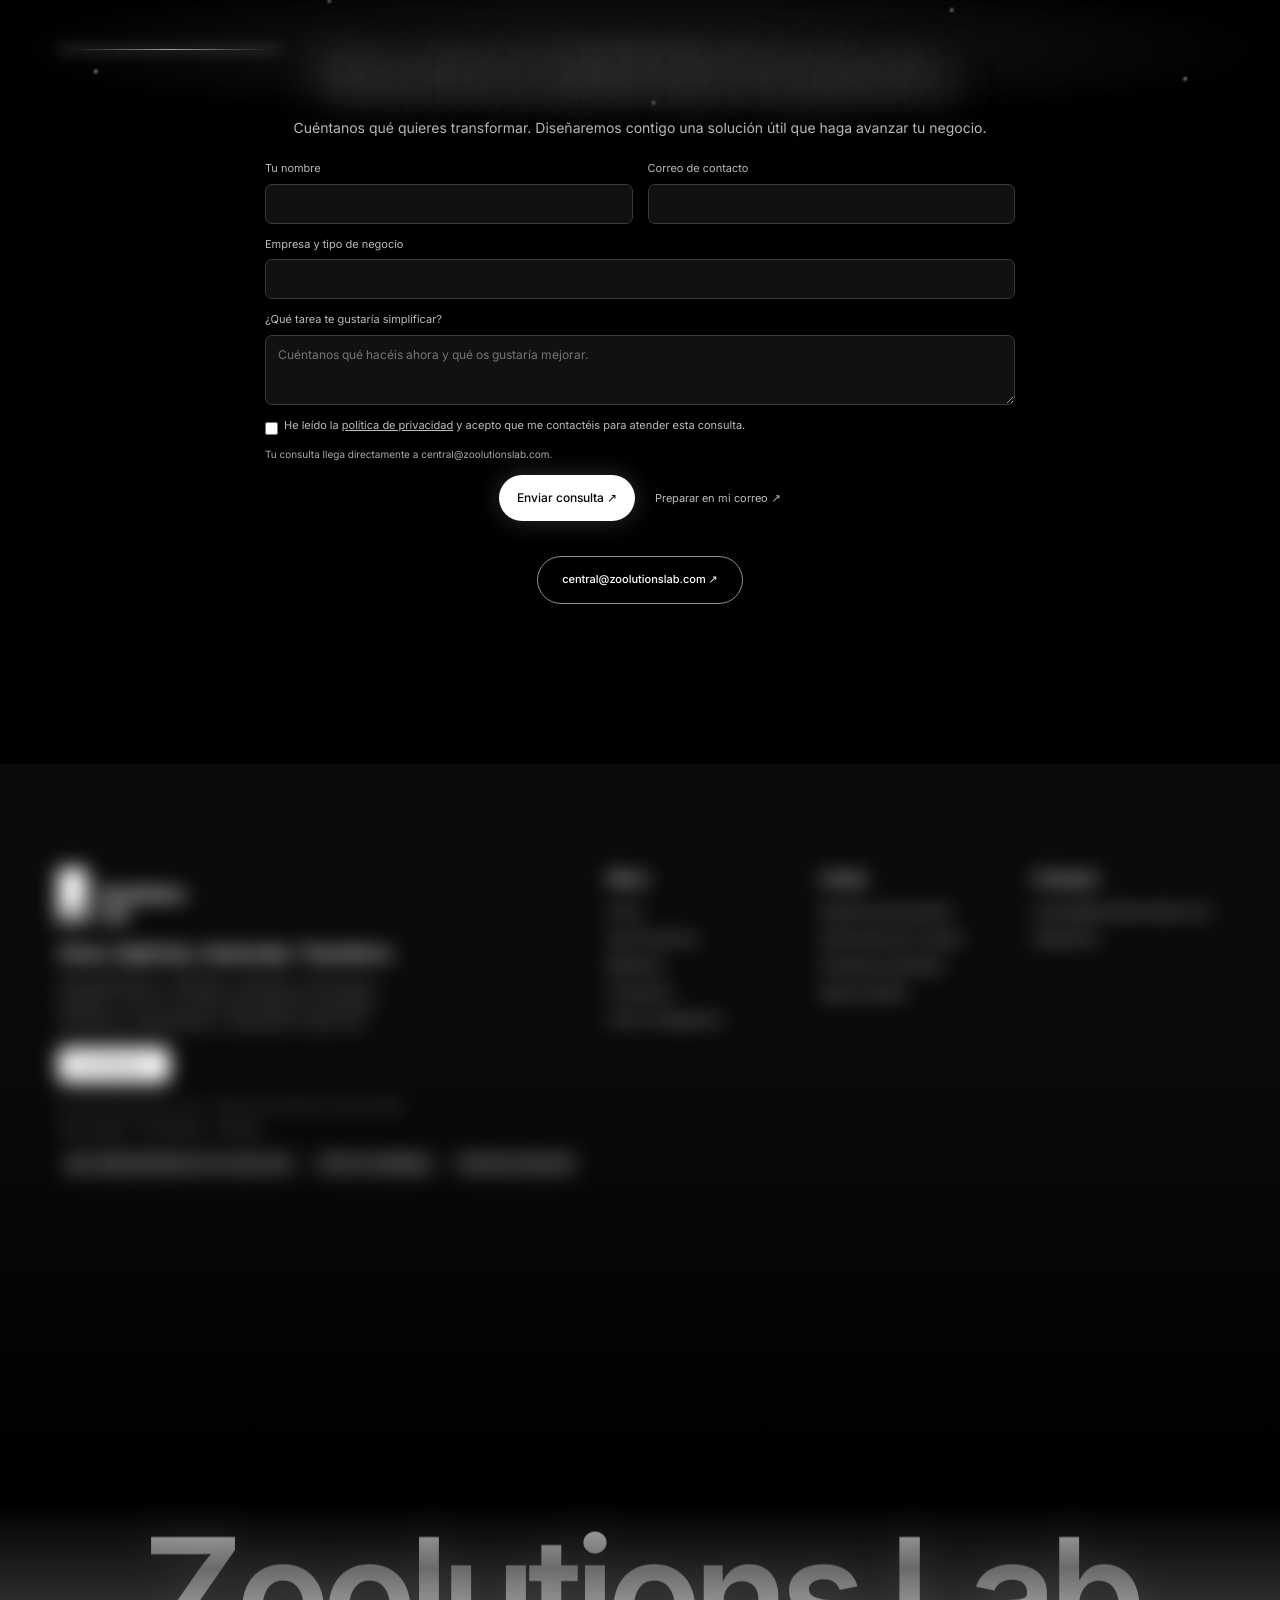
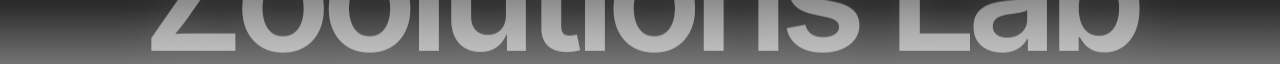
==== commit 5afde8c4: "Add files via upload" ====
--- a/index.html
+++ b/index.html
@@ -1629,6 +1629,7 @@
 .nav-code-char.is-encoding .nav-code-letter{transition:opacity .09s ease-out!important}
 /* punto de la i completo (el recorte de line-height lo cortaba) */
 .wordmark{padding-top:.3em!important}
+.title-letter.is-dim{color:rgba(255,255,255,.42)!important}
 </style>
 </head>
 <body class="one">
@@ -2989,6 +2990,7 @@
 (function(){var h=document.getElementById('demo-title');if(!h)return;var L=h.querySelectorAll('.title-letter');if(L.length<20)return;var a=node('span','dt-a'),b=node('span','dt-b');
  [].slice.call(L).forEach(function(l,i){if(i<13)a.append(l);else if(i>13)b.append(l);else l.remove();});h.append(a,document.createTextNode(' '),b);})();
 document.querySelectorAll('[data-motion-title]').forEach(function(t){if(t.querySelector('.dt-a'))return;var kids=[].slice.call(t.childNodes),w=null;kids.forEach(function(n){if(n.nodeType===1&&n.classList.contains('title-letter')&&n.textContent.trim()!==''){if(!w){w=node('span','title-word');t.insertBefore(w,n);}w.append(n);}else{w=null;}});});
+(function(){[['business-title',18],['demo-title',14]].forEach(function(c){var h=document.getElementById(c[0]);if(!h)return;h.querySelectorAll('.title-letter').forEach(function(l){if(Number(l.style.getPropertyValue('--letter-index'))>=c[1])l.classList.add('is-dim');});});})();
 var sections=[].slice.call(document.querySelectorAll('.screen-section'));
 var pending=0,desktop=matchMedia('(min-width: 1000px)');
 function clamp(n){return Math.max(0,Math.min(1,n));}
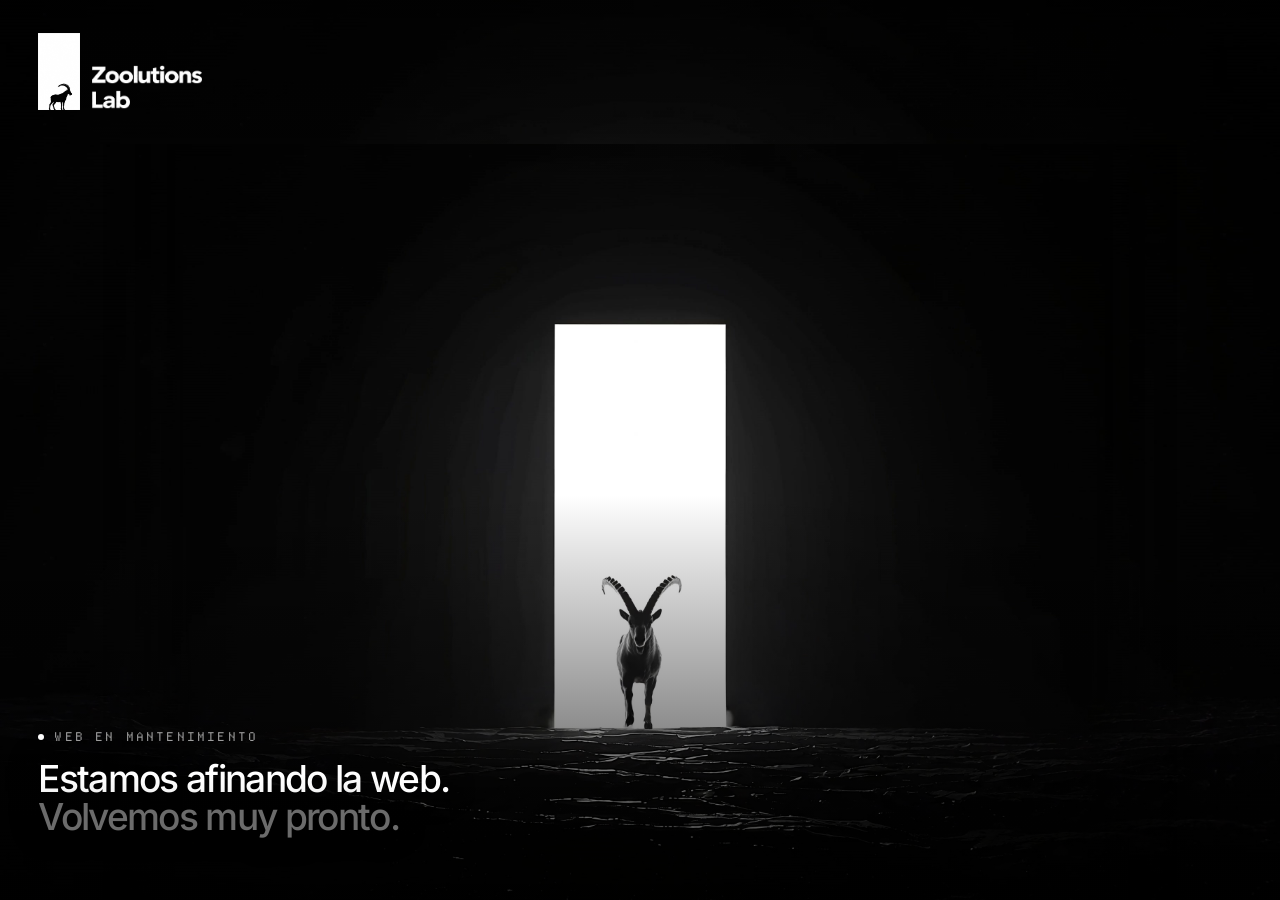
==== commit 266801ae: "Add files via upload" ====
--- a/index.html
+++ b/index.html
@@ -2,3045 +2,44 @@
 <html lang="es">
 <head>
 <meta charset="utf-8">
-<meta name="viewport" content="width=device-width, initial-scale=1, viewport-fit=cover">
-<title>Zoolutions Lab — GOAT: Grow. Optimize. Automate. Transform.</title>
-<meta name="description" content="GOAT: Grow. Optimize. Automate. Transform. Automatización, módulos y servicios a medida para empresas de cualquier tamaño. Lo implantamos, lo mantenemos y lo mejoramos cada mes.">
+<meta name="viewport" content="width=device-width,initial-scale=1,viewport-fit=cover">
+<meta name="robots" content="noindex,nofollow">
+<title>Zoolutions Lab · En mantenimiento</title>
+<meta name="description" content="Zoolutions Lab está en mantenimiento. Volvemos muy pronto.">
 <meta name="theme-color" content="#000000">
-<meta property="og:title" content="Zoolutions Lab — Grow. Optimize. Automate. Transform.">
-<meta property="og:image" content="https://zoolutionslab.com/assets/zl-cabra-inicial-poster.jpg">
 <link rel="icon" type="image/png" href="assets/favicon-v60.png">
-<link rel="preload" href="assets/fonts/inter-600.woff2" as="font" type="font/woff2" crossorigin>
 <style>
-@font-face { font-family: "Departure Mono"; src: url("assets/fonts/departure-mono.woff2") format("woff2"); font-display: swap; }
-@font-face { font-family: "Inter"; src: url("assets/fonts/inter-400.woff2") format("woff2"); font-weight: 400; font-display: swap; }
-@font-face { font-family: "Inter"; src: url("assets/fonts/inter-500.woff2") format("woff2"); font-weight: 500; font-display: swap; }
-
-:root {
-  --ink: #fafafa;
-  --muted: rgba(250,250,250,.66);
-  --dim: rgba(250,250,250,.42);
-  --line: rgba(255,255,255,.10);
-  --card: rgba(255,255,255,.035);
-  --pixel: "Departure Mono", ui-monospace, monospace;
-  --sans: "Inter", system-ui, -apple-system, "Segoe UI", sans-serif;
-  --px: clamp(18px, 3.4vw, 56px);
-  --ease: cubic-bezier(.22, 1, .36, 1);
-}
-* { box-sizing: border-box; margin: 0; padding: 0; }
-html { background: #000; overflow-x: hidden; scroll-behavior: smooth; }
-body { background: #000; color: var(--ink); font-family: var(--sans); -webkit-font-smoothing: antialiased; text-rendering: geometricPrecision; overflow-x: hidden; }
-a { color: inherit; text-decoration: none; }
-img, video { display: block; }
-.skip { position: absolute; left: -999px; top: 8px; z-index: 99; background: #fff; color: #000; padding: 8px 12px; border-radius: 8px; }
-.skip:focus { left: 8px; }
-
-/* ---------- escenario con vídeo ---------- */
-.stage { position: relative; height: 100vh; height: 100svh; min-height: 560px; overflow: hidden; }
-.stage.short { height: 78vh; height: 78svh; min-height: 520px; }
-.plate { position: absolute; inset: 0; overflow: hidden; background: #000 url("assets/zl-cabra-inicial-poster.jpg") center / cover no-repeat; }
-.plate video { position: absolute; inset: 0; width: 100%; height: 100%; object-fit: cover; object-position: 50% 50%; }
-.plate::after { content: ""; position: absolute; inset: 0; pointer-events: none;
-  background:
-    linear-gradient(to right, rgba(0,0,0,.55) 0%, rgba(0,0,0,0) 34%, rgba(0,0,0,0) 66%, rgba(0,0,0,.55) 100%),
-    linear-gradient(to bottom, rgba(0,0,0,.35) 0%, rgba(0,0,0,0) 18%, rgba(0,0,0,0) 80%, rgba(0,0,0,.8) 100%); }
-.short .plate::after { background:
-    linear-gradient(to right, rgba(0,0,0,.6) 0%, rgba(0,0,0,0) 34%, rgba(0,0,0,0) 66%, rgba(0,0,0,.6) 100%),
-    linear-gradient(to bottom, rgba(0,0,0,.35) 0%, rgba(0,0,0,0) 18%, rgba(0,0,0,0) 72%, #000 100%); }
-.grain { position: absolute; inset: -50%; pointer-events: none; opacity: .07; mix-blend-mode: overlay;
-  background-image: url("data:image/svg+xml;utf8,<svg xmlns='http://www.w3.org/2000/svg' width='160' height='160'><filter id='n'><feTurbulence type='fractalNoise' baseFrequency='.9' numOctaves='2' stitchTiles='stitch'/></filter><rect width='100%' height='100%' filter='url(%23n)'/></svg>");
-  animation: grain 1.2s steps(6) infinite; }
-@keyframes grain { 0%{transform:translate(0,0)} 20%{transform:translate(-3%,2%)} 40%{transform:translate(2%,-3%)} 60%{transform:translate(-2%,-1%)} 80%{transform:translate(3%,3%)} 100%{transform:translate(0,0)} }
-
-/* ---------- barra superior ---------- */
-.top { position: absolute; z-index: 20; top: 0; left: 0; right: 0; display: flex; align-items: flex-start; justify-content: space-between; padding: clamp(18px, 2.6vw, 34px) var(--px) 0; }
-.brand { display: flex; align-items: center; gap: 14px; }
-.brand img { height: clamp(56px, 5.6vw, 84px); width: auto; }
-.brand span { font-family: var(--pixel); font-size: clamp(16px, 1.55vw, 23px); letter-spacing: .02em; line-height: 1.1; }
-.nav { position: absolute; left: 50%; top: clamp(18px, 2.6vw, 34px); translate: -50% 0; display: flex; align-items: center; gap: 2px; height: 46px; padding: 0 6px; border-radius: 999px; background: rgba(255,255,255,.94); box-shadow: 0 0 24px rgba(255,255,255,.14); }
-.nav a { font: 500 14px/1 var(--sans); color: #444; padding: 10px 16px; border-radius: 999px; transition: color .25s, background-color .25s; position: relative; }
-.nav a:hover { color: #050505; background: rgba(0,0,0,.05); }
-.nav a[aria-current="page"] { color: #050505; }
-.nav a[aria-current="page"]::after { content: ""; position: absolute; left: 50%; bottom: 3px; width: 4px; height: 4px; margin-left: -2px; background: #050505; }
-.pill { display: inline-flex; align-items: center; justify-content: center; gap: 10px; height: 46px; padding: 0 22px; border-radius: 999px; background: #fff; color: #050505; font: 500 15px/1 var(--sans); box-shadow: 0 0 24px rgba(255,255,255,.18); transition: transform .3s var(--ease), box-shadow .3s; white-space: nowrap; border: 0; cursor: pointer; }
-.pill:hover { transform: translateY(-1px); box-shadow: 0 0 34px rgba(255,255,255,.32); }
-.pill svg { width: 15px; height: 15px; transition: transform .3s var(--ease); }
-.pill:hover svg { transform: translateX(3px); }
-.burger { display: none; width: 44px; height: 44px; border-radius: 50%; border: 1px solid rgba(255,255,255,.18); background: rgba(255,255,255,.06); -webkit-backdrop-filter: blur(10px); backdrop-filter: blur(10px); cursor: pointer; position: relative; }
-.burger i { position: absolute; left: 13px; right: 13px; height: 1.5px; background: #fff; transition: transform .35s var(--ease), opacity .2s; }
-.burger i:nth-child(1) { top: 17px; } .burger i:nth-child(2) { top: 25px; }
-.menu-open .burger i:nth-child(1) { transform: translateY(4px) rotate(45deg); }
-.menu-open .burger i:nth-child(2) { transform: translateY(-4px) rotate(-45deg); }
-.drawer { position: fixed; inset: 0; z-index: 15; background: rgba(0,0,0,.92); -webkit-backdrop-filter: blur(14px); backdrop-filter: blur(14px); display: flex; flex-direction: column; justify-content: center; padding: 0 var(--px); opacity: 0; visibility: hidden; transition: opacity .4s, visibility .4s; }
-.menu-open .drawer { opacity: 1; visibility: visible; }
-.drawer a { font: 34px/1.5 var(--pixel); color: #fff; }
-.drawer a[aria-current="page"]::before { content: "> "; }
-.drawer a.pill { margin-top: 30px; align-self: flex-start; font: 500 15px/1 var(--sans); color: #050505; }
-
-/* ---------- titular y texto a los lados de la puerta ---------- */
-.hero { position: absolute; z-index: 4; left: 0; right: 0; top: 27%; display: flex; justify-content: space-between; align-items: flex-start; gap: 24px; padding: 0 var(--px); pointer-events: none; }
-.short .hero { top: 30%; }
-.hero > * { pointer-events: auto; }
-.left { width: min(42vw, 640px); }
-.right { width: min(34vw, 520px); text-align: right; display: flex; flex-direction: column; align-items: flex-end; padding-top: 56px; }
-.badge { display: inline-flex; align-items: center; gap: 10px; height: 34px; padding: 0 14px 0 6px; border-radius: 999px; background: rgba(20,20,20,.72); border: 1px solid rgba(255,255,255,.12); -webkit-backdrop-filter: blur(8px); backdrop-filter: blur(8px); font: 500 13px/1 var(--sans); color: rgba(255,255,255,.86); margin-bottom: 22px; }
-.badge i { display: inline-grid; place-items: center; width: 24px; height: 24px; border-radius: 50%; background: #fff; color: #050505; font: 13px/1 var(--pixel); font-style: normal; margin-right: -6px; border: 2px solid #111; }
-.badge i:last-of-type { margin-right: 4px; }
-.badge.solo { padding-left: 14px; }
-h1 { font-family: var(--pixel); font-weight: 400; font-size: clamp(32px, 4.1vw, 66px); line-height: 1.12; letter-spacing: -.01em; text-shadow: 0 0 30px rgba(0,0,0,.6); }
-h1 span { display: block; }
-.short h1 { font-size: clamp(30px, 3.6vw, 58px); }
-.right p { font-size: clamp(15px, 1.15vw, 17.5px); line-height: 1.55; color: var(--muted); max-width: 27em; text-shadow: 0 0 20px rgba(0,0,0,.8); }
-.actions { display: flex; align-items: center; gap: 22px; margin-top: 26px; flex-wrap: wrap; justify-content: flex-end; }
-.ghost { font: 500 15px/1 var(--sans); color: #fff; border-bottom: 1px solid rgba(255,255,255,.3); padding-bottom: 3px; transition: border-color .3s; }
-.ghost:hover { border-color: #fff; }
-
-/* datos al pie de la portada */
-.facts { position: absolute; z-index: 4; left: 0; right: 0; bottom: clamp(30px, 4.8vh, 50px); display: grid; grid-template-columns: repeat(4, 1fr); gap: 16px; padding: 0 var(--px); max-width: 1240px; margin: 0 auto; }
-.fact { text-align: center; }
-.fact .g { font: 22px/1 var(--pixel); color: rgba(255,255,255,.75); }
-.fact b { display: block; font: 400 clamp(20px, 1.8vw, 28px)/1.1 var(--pixel); margin-top: 12px; }
-.fact small { display: block; font-size: 12.5px; color: var(--dim); margin-top: 6px; letter-spacing: .01em; }
-
-/* ---------- contenido de las páginas interiores ---------- */
-.wrap { width: 100%; max-width: 1200px; margin: 0 auto; padding: 0 var(--px); }
-.sec { padding: clamp(56px, 8vw, 110px) 0 0; }
-.sec:first-child { padding-top: clamp(24px, 4vw, 48px); }
-.label { display: flex; align-items: center; gap: 12px; font: 13px/1 var(--pixel); color: var(--dim); text-transform: uppercase; letter-spacing: .12em; margin-bottom: 26px; }
-.label::before { content: ""; width: 8px; height: 8px; background: #fff; }
-.label::after { content: ""; flex: 1; height: 1px; background: var(--line); }
-h2 { font: 400 clamp(26px, 3vw, 44px)/1.15 var(--pixel); letter-spacing: -.01em; margin-bottom: 18px; max-width: 22ch; }
-.lead { font-size: clamp(15px, 1.2vw, 18px); line-height: 1.6; color: var(--muted); max-width: 46em; }
-.grid { display: grid; gap: 14px; }
-.g2 { grid-template-columns: repeat(2, 1fr); }
-.g3 { grid-template-columns: repeat(3, 1fr); }
-.g4 { grid-template-columns: repeat(4, 1fr); }
-.card { position: relative; background: var(--card); border: 1px solid var(--line); border-radius: 18px; padding: clamp(22px, 2.2vw, 32px); transition: border-color .35s, background-color .35s, transform .35s var(--ease); overflow: hidden; }
-.card:hover { border-color: rgba(255,255,255,.24); background: rgba(255,255,255,.055); transform: translateY(-2px); }
-.card .n { font: 13px/1 var(--pixel); color: var(--dim); }
-.card .ico { font: 26px/1 var(--pixel); color: #fff; margin-bottom: 26px; display: block; }
-.card h3 { font: 400 clamp(19px, 1.6vw, 24px)/1.2 var(--pixel); margin: 0 0 12px; letter-spacing: -.005em; }
-.card p, .card li { font-size: 15px; line-height: 1.6; color: var(--muted); }
-.card ul { list-style: none; display: grid; gap: 12px; margin-top: 4px; }
-.card li b { color: #fff; font-weight: 500; }
-.tag { display: inline-flex; align-items: center; gap: 8px; height: 26px; padding: 0 11px; border-radius: 999px; border: 1px solid rgba(255,255,255,.18); font: 12px/1 var(--pixel); color: #fff; margin-bottom: 18px; letter-spacing: .02em; }
-.tag.live::before { content: ""; width: 7px; height: 7px; border-radius: 50%; background: #fff; box-shadow: 0 0 10px #fff; animation: pulse 2s infinite; }
-.tag.soon { color: var(--dim); }
-.kicker { display: block; font: 12px/1 var(--pixel); color: var(--dim); text-transform: uppercase; letter-spacing: .14em; margin-bottom: 10px; }
-@keyframes pulse { 50% { opacity: .35; } }
-
-/* módulos */
-.mods { display: grid; grid-template-columns: 1.1fr 1fr; gap: 14px; }
-.mod-live { display: grid; gap: 10px; }
-.mod-live div { display: flex; align-items: center; gap: 14px; padding: 16px 18px; border-radius: 14px; border: 1px solid rgba(255,255,255,.2); background: rgba(255,255,255,.06); font: 16px/1.2 var(--pixel); }
-.mod-live div::before { content: ""; width: 8px; height: 8px; border-radius: 50%; background: #fff; box-shadow: 0 0 12px #fff; animation: pulse 2s infinite; flex: none; }
-.chips { display: flex; flex-wrap: wrap; gap: 8px; }
-.chips span { display: inline-flex; align-items: center; height: 36px; padding: 0 14px; border-radius: 999px; border: 1px solid var(--line); font-size: 14px; color: var(--muted); transition: border-color .3s, color .3s; }
-.chips span:hover { border-color: rgba(255,255,255,.3); color: #fff; }
-.sub { font: 12px/1 var(--pixel); color: var(--dim); text-transform: uppercase; letter-spacing: .12em; margin: 0 0 14px; }
-
-/* pasos */
-.steps .card { min-height: 220px; display: flex; flex-direction: column; }
-.steps .card .big { font: 400 clamp(38px, 4vw, 58px)/1 var(--pixel); color: rgba(255,255,255,.16); margin-bottom: 34px; transition: color .35s; }
-.steps .card:hover .big { color: #fff; }
-
-/* proyectos sin anunciar */
-.redact { background: #fff; color: #fff; border-radius: 2px; padding: 0 .1em; user-select: none; }
-.bars { display: grid; gap: 7px; margin: 6px 0 18px; }
-.bars i { display: block; height: 9px; width: 100%; background: rgba(255,255,255,.12); border-radius: 2px; }
-.teaser { background: repeating-linear-gradient(135deg, rgba(255,255,255,.025) 0 10px, transparent 10px 20px), var(--card); }
-.more { margin-top: 18px; font: 14px/1 var(--pixel); }
-.more a { border-bottom: 1px solid rgba(255,255,255,.3); padding-bottom: 3px; }
-
-/* llamada final */
-.cta { margin: clamp(64px, 9vw, 120px) 0 0; padding: clamp(36px, 5vw, 64px); border-radius: 22px; border: 1px solid var(--line); background: radial-gradient(ellipse at 50% 120%, rgba(255,255,255,.12), transparent 60%), var(--card); display: flex; align-items: center; justify-content: space-between; gap: 28px; flex-wrap: wrap; }
-.cta h2 { margin: 0; max-width: 20ch; }
-
-/* formulario */
-.form { display: grid; gap: 16px; margin-top: 8px; }
-.field { display: grid; gap: 8px; }
-.field label { font: 12px/1 var(--pixel); color: var(--dim); text-transform: uppercase; letter-spacing: .1em; }
-.field input, .field select, .field textarea { width: 100%; font: 15px/1.4 var(--sans); color: #fff; background: rgba(255,255,255,.04); border: 1px solid var(--line); border-radius: 12px; padding: 13px 14px; outline: none; transition: border-color .25s, background-color .25s; -webkit-appearance: none; appearance: none; }
-.field textarea { min-height: 130px; resize: vertical; }
-.field select { background-image: linear-gradient(45deg, transparent 50%, #fff 50%), linear-gradient(135deg, #fff 50%, transparent 50%); background-position: calc(100% - 20px) 55%, calc(100% - 15px) 55%; background-size: 5px 5px; background-repeat: no-repeat; }
-.field select option { background: #111; }
-.field input:focus, .field select:focus, .field textarea:focus { border-color: rgba(255,255,255,.45); background: rgba(255,255,255,.07); }
-.form .pill { justify-self: start; margin-top: 4px; }
-.form-note { font-size: 13px; color: var(--dim); }
-.pitch { font: 400 clamp(19px, 1.6vw, 24px)/1.4 var(--pixel); color: #fff; margin-bottom: 18px; }
-.contact-line { display: flex; justify-content: space-between; align-items: center; gap: 12px; flex-wrap: wrap; border-top: 1px solid var(--line); margin-top: 26px; padding-top: 20px; }
-.contact-line span { font: 12px/1 var(--pixel); color: var(--dim); text-transform: uppercase; letter-spacing: .1em; }
-.contact-line a { font: 16px/1 var(--pixel); }
-
-/* pie */
-.site-foot { margin-top: clamp(64px, 9vw, 120px); border-top: 1px solid var(--line); }
-.site-foot .wrap { display: flex; justify-content: space-between; align-items: center; gap: 18px; flex-wrap: wrap; padding-top: 28px; padding-bottom: 34px; }
-.site-foot .fb { display: flex; align-items: center; gap: 12px; font: 15px/1.1 var(--pixel); }
-.site-foot .fb img { height: 40px; width: auto; }
-.site-foot nav { display: flex; gap: 22px; flex-wrap: wrap; font-size: 14px; color: var(--muted); }
-.site-foot nav a:hover { color: #fff; }
-.site-foot small { width: 100%; font-size: 12.5px; color: var(--dim); }
-
-/* ---------- animaciones ---------- */
-@media (prefers-reduced-motion: no-preference) {
-  .rise { opacity: 0; transform: translateY(14px); animation: rise .9s var(--ease) forwards; }
-  .d1 { animation-delay: .15s } .d2 { animation-delay: .3s } .d3 { animation-delay: .45s } .d4 { animation-delay: .6s } .d5 { animation-delay: .8s }
-  @keyframes rise { to { opacity: 1; transform: none; } }
-  .js .rv { opacity: 0; transform: translateY(18px); transition: opacity .8s var(--ease), transform .8s var(--ease); }
-  .js .rv.in { opacity: 1; transform: none; }
-}
-@media (prefers-reduced-motion: reduce) { .grain, .tag.live::before, .mod-live div::before { animation: none; } }
-
-/* ---------- pantallas medianas ---------- */
-@media (max-width: 1100px) {
-  .hero { top: 24%; }
-  .right { padding-top: 40px; }
-  .facts { grid-template-columns: repeat(2, 1fr); row-gap: 18px; max-width: 760px; }
-  .fact:nth-child(n+3) { display: none; }
-  .g4 { grid-template-columns: repeat(2, 1fr); }
-  .g3 { grid-template-columns: repeat(2, 1fr); }
-  .nav a { padding: 10px 11px; }
-}
-@media (max-width: 900px) {
-  .nav { display: none; }
-  .burger { display: block; }
-  .top .pill.top-cta { display: none; }
-  .mods { grid-template-columns: 1fr; }
-}
-
-/* ---------- móvil: vídeo arriba, texto debajo sobre negro ---------- */
-@media (max-width: 760px), (max-aspect-ratio: 4/5) {
-  .stage, .stage.short { height: auto; min-height: 0; overflow: visible; }
-  .plate { position: relative; height: 72svh; min-height: 440px; }
-  .short .plate { height: 58svh; min-height: 380px; }
-  .plate::after, .short .plate::after { background: linear-gradient(to bottom, rgba(0,0,0,.45) 0%, rgba(0,0,0,0) 22%, rgba(0,0,0,0) 70%, #000 100%); }
-  .top { padding-top: 16px; }
-  .brand img { height: 46px; }
-  .hero, .short .hero { position: relative; top: auto; flex-direction: column; gap: 0; margin-top: -40px; padding-bottom: 8px; }
-  .left, .right { width: 100%; }
-  .left h1 span { display: inline; }
-  .right { text-align: left; align-items: flex-start; padding-top: 18px; }
-  .actions { justify-content: flex-start; }
-  h1, .short h1 { font-size: clamp(30px, 9.4vw, 44px); }
-  .facts { position: relative; bottom: auto; grid-template-columns: repeat(2, 1fr); row-gap: 26px; padding: 40px var(--px) 0; }
-  .fact { text-align: left; }
-  .fact:nth-child(n+3) { display: block; }
-  .g2, .g3, .g4 { grid-template-columns: 1fr; }
-  .steps .card { min-height: 0; }
-  .cta { flex-direction: column; align-items: flex-start; }
-}
-
-/* =====================================================================
-   PÁGINAS DE UNA SOLA PANTALLA: contenido a los lados y abajo de la puerta
-   ===================================================================== */
-.stage.full { height: 100vh; height: 100svh; min-height: 0; }
-.full .plate::after { background:
-    linear-gradient(to right, rgba(0,0,0,.62) 0%, rgba(0,0,0,.15) 36%, rgba(0,0,0,0) 42%, rgba(0,0,0,0) 58%, rgba(0,0,0,.15) 64%, rgba(0,0,0,.62) 100%),
-    linear-gradient(to bottom, rgba(0,0,0,.4) 0%, rgba(0,0,0,0) 16%, rgba(0,0,0,0) 76%, rgba(0,0,0,.85) 100%); }
-.zone { position: absolute; z-index: 4; display: flex; flex-direction: column; gap: clamp(8px, 1.4vh, 14px); }
-.z-left { left: var(--px); top: clamp(124px, 15.5vh, 156px); bottom: 21vh; width: min(35vw, 560px); }
-.z-right { right: var(--px); top: clamp(110px, 15vh, 150px); bottom: 21vh; width: min(34vw, 540px); align-items: stretch; }
-.z-bottom { left: var(--px); right: var(--px); bottom: clamp(14px, 2.6vh, 28px); }
-.zone h1 { font-size: min(3.5vw, 6.2vh); line-height: 1.1; }
-.zone .badge { margin-bottom: 4px; align-self: flex-start; }
-.zone .intro { font-size: clamp(13.5px, 1.75vh, 16px); line-height: 1.5; color: var(--muted); max-width: 34em; text-shadow: 0 0 16px rgba(0,0,0,.9); }
-.glass { background: rgba(0,0,0,.52); border: 1px solid rgba(255,255,255,.11); -webkit-backdrop-filter: blur(12px); backdrop-filter: blur(12px); border-radius: 16px; padding: clamp(12px, 1.8vh, 18px) clamp(14px, 1.3vw, 20px); }
-.glass h3 { font: 400 clamp(14px, 2vh, 18px)/1.2 var(--pixel); margin-bottom: 4px; }
-.glass p, .glass li { font-size: clamp(12.5px, 1.6vh, 14.5px); line-height: 1.45; color: var(--muted); }
-.glass .tag { margin-bottom: clamp(6px, 1.1vh, 10px); height: 22px; font-size: 11px; }
-.glass .kicker { margin-bottom: 4px; font-size: 11px; }
-.glass ul { list-style: none; display: grid; gap: 4px; margin-top: 4px; }
-.glass li b { color: #fff; font-weight: 500; }
-.zlabel { font: 11.5px/1 var(--pixel); color: rgba(255,255,255,.55); text-transform: uppercase; letter-spacing: .14em; display: flex; align-items: center; gap: 8px; }
-.zlabel::before { content: ""; width: 6px; height: 6px; background: #fff; }
-.svc { display: grid; gap: clamp(8px, 1.3vh, 12px); }
-.svc div { display: grid; grid-template-columns: 28px 1fr; column-gap: 10px; }
-.svc .g { font: 16px/1.25 var(--pixel); color: #fff; grid-row: span 2; }
-.svc b { font: 400 clamp(13.5px, 1.9vh, 16.5px)/1.25 var(--pixel); color: #fff; }
-.svc span { font-size: clamp(12px, 1.55vh, 14px); line-height: 1.4; color: var(--muted); }
-.zone .mod-live { gap: clamp(5px, .8vh, 8px); }
-.zone .mod-live div { padding: clamp(7px, 1.1vh, 11px) 14px; font-size: clamp(13px, 1.75vh, 15px); border-radius: 11px; }
-.zone .chips { gap: 6px; }
-.zone .chips span { height: clamp(26px, 3.3vh, 32px); padding: 0 11px; font-size: clamp(11.5px, 1.5vh, 13px); }
-.steps-row { display: grid; grid-template-columns: repeat(4, 1fr); gap: 12px; }
-.steps-row .glass { display: grid; grid-template-columns: auto 1fr; column-gap: 12px; align-items: start; padding: 12px 16px; }
-.steps-row .n { font: 400 clamp(22px, 3.2vh, 30px)/1 var(--pixel); color: rgba(255,255,255,.35); grid-row: span 2; }
-.steps-row b { font: 400 clamp(13.5px, 1.9vh, 16px)/1.2 var(--pixel); }
-.steps-row span { font-size: clamp(11.5px, 1.5vh, 13px); color: var(--muted); line-height: 1.35; }
-.bottom-cta { display: flex; align-items: center; justify-content: space-between; gap: 18px; }
-.bottom-cta p { font: 400 clamp(16px, 2.4vh, 22px)/1.2 var(--pixel); text-shadow: 0 0 16px rgba(0,0,0,.9); }
-.zone .redact { font-size: .9em; }
-.zone .bars { margin: 4px 0 8px; gap: 5px; } .zone .bars i { height: 6px; }
-.pair { display: grid; grid-template-columns: 1fr 1fr; gap: 10px; }
-.zone .form { gap: clamp(7px, 1.1vh, 11px); margin: 0; }
-.zone .field { gap: 5px; }
-.zone .field label { font-size: 10.5px; }
-.zone .field input, .zone .field select { padding: clamp(8px, 1.2vh, 11px) 12px; font-size: 14px; border-radius: 10px; }
-.zone .field textarea { min-height: clamp(60px, 10vh, 100px); padding: 10px 12px; font-size: 14px; border-radius: 10px; }
-.zone .form .pill { height: 42px; font-size: 14px; }
-.zone .form-note { font-size: 12px; min-height: 1em; }
-.mini-foot { position: absolute; z-index: 4; left: 50%; translate: -50% 0; bottom: 6px; font-size: 11px; color: var(--dim); white-space: nowrap; }
-.foot-strip { display: grid; grid-template-columns: repeat(3, 1fr); gap: 12px; }
-
-/* pantallas estrechas o bajas: se apila debajo del vídeo y se hace scroll */
-@media (max-width: 1100px), (max-height: 640px), (max-aspect-ratio: 4/5) {
-  .stage.full { height: auto; overflow: visible; }
-  .full .plate { position: relative; height: 62svh; min-height: 380px; }
-  .full .plate::after { background: linear-gradient(to bottom, rgba(0,0,0,.45) 0%, rgba(0,0,0,0) 22%, rgba(0,0,0,0) 70%, #000 100%); }
-  .zone { position: relative; left: auto; right: auto; top: auto; bottom: auto; width: auto; padding: 0 var(--px); margin-top: 18px; }
-  .z-left { margin-top: -30px; }
-  .zone h1 { font-size: clamp(30px, 7vw, 46px); }
-  .zone h1 span { display: inline; }
-  .steps-row, .foot-strip { grid-template-columns: repeat(2, 1fr); }
-  .z-bottom { padding-bottom: 40px; }
-  .mini-foot { position: relative; left: auto; translate: none; display: block; text-align: center; padding: 0 0 24px; }
-  .bottom-cta { flex-wrap: wrap; }
-}
-@media (max-width: 560px) { .steps-row, .foot-strip, .pair { grid-template-columns: 1fr; } }
-
-.zone > * { flex-shrink: 0; }
-@media (max-height: 800px) and (min-width: 1101px) { .zone .glass { padding: 10px 14px; } .zone .glass p { font-size: 12.5px; line-height: 1.4; } .zone .mod-live div { padding: 6px 12px; } .svc { gap: 7px; } }
-
-/* ---------- nuevo logo ---------- */
-.brand { gap: clamp(12px, 1.2vw, 18px); align-items: flex-end; }
-.brand img.door { height: clamp(58px, 6vw, 88px); width: auto; }
-.brand img.word { height: clamp(15px, 1.45vw, 21px); width: auto; margin-bottom: 2px; }
-.site-foot .fb img, .foot-door { height: 40px; }
-
-/* ---------- animales de los módulos ---------- */
-.ani { width: 22px; height: 22px; flex: none; color: #fff; }
-.zone .mod-live div::before { display: none; }
-.zone .mod-live div { gap: 12px; }
-.zone .mod-live div .ani { width: clamp(20px, 2.8vh, 26px); height: clamp(20px, 2.8vh, 26px); }
-.zone .mod-live div::after { content: ""; margin-left: auto; width: 7px; height: 7px; border-radius: 50%; background: #fff; box-shadow: 0 0 10px #fff; animation: pulse 2s infinite; flex: none; }
-.chips span { gap: 7px; }
-.chips span .ani { width: 17px; height: 17px; opacity: .9; }
-.chips span em { font-style: normal; font: 10px/1 var(--pixel); color: var(--dim); border-left: 1px solid var(--line); padding-left: 7px; margin-left: 2px; text-transform: uppercase; letter-spacing: .06em; }
-.pack { display: flex; align-items: flex-end; gap: 12px; }
-.pack img { height: clamp(34px, 5.2vh, 52px); width: auto; filter: drop-shadow(0 0 10px rgba(0,0,0,.8)); }
-.pack p { font-size: clamp(12.5px, 1.6vh, 14.5px); color: var(--muted); line-height: 1.35; text-shadow: 0 0 14px rgba(0,0,0,.9); }
-.pack b { color: #fff; font-weight: 500; }
-@media (max-width: 760px), (max-aspect-ratio: 4/5) { .brand img.door { height: 48px; } .brand img.word { height: 14px; } }
-
-.zone h1.compact { font-size: min(2.75vw, 5.2vh); }
-.zr-tight { top: clamp(96px, 12.5vh, 130px); gap: clamp(6px, 1vh, 10px); }
-.zr-tight .glass { padding: clamp(10px, 1.4vh, 14px) clamp(12px, 1.1vw, 16px); }
-.zr-tight .mod-live { grid-template-columns: 1fr 1fr; gap: 6px; }
-.zr-tight .mod-live div { padding: clamp(6px, .9vh, 9px) 10px; font-size: clamp(12px, 1.6vh, 13.5px); gap: 9px; border-radius: 10px; }
-.zr-tight .mod-live div:last-child { grid-column: span 2; }
-.zr-tight .mod-live div .ani { width: clamp(17px, 2.3vh, 22px); height: clamp(17px, 2.3vh, 22px); }
-.zr-tight .mod-live div::after { width: 6px; height: 6px; }
-.zr-tight .chips span { height: clamp(24px, 3vh, 29px); font-size: clamp(11px, 1.45vh, 12.5px); padding: 0 9px; }
-.zr-tight .chips span .ani { width: 15px; height: 15px; }
-
-@media (max-height: 760px) and (min-width: 1101px) { .brand img.door { height: 64px; } .brand img.word { height: 15px; } }
-@media (max-width: 1100px), (max-height: 640px), (max-aspect-ratio: 4/5) {
-  .zone h1.compact { font-size: clamp(28px, 6.4vw, 44px); }
-  .zr-tight { top: auto; }
-  .mini-foot { white-space: normal; padding: 0 var(--px) 24px; }
-}
-
-
-</style>
-<style>
-/* ===== Zoolutions Lab · v7 — tipografía Apple (Inter) en toda la web ===== */
-@font-face { font-family: "Inter"; src: url("assets/fonts/inter-600.woff2") format("woff2"); font-weight: 600; font-display: swap; }
-:root { --inter: "Inter", system-ui, -apple-system, "Segoe UI", Helvetica, Arial, sans-serif; }
-body.one { background: #000; font-family: var(--inter); }
-body.one .top { position: fixed; transition: background .5s; }
-body.one.past .top { background: linear-gradient(to bottom, rgba(0,0,0,.72), rgba(0,0,0,0)); }
-
-/* logo: puerta + "Zoolutions" arriba y "Lab" abajo, pegados a su derecha */
-.brand { align-items: flex-end; gap: clamp(10px, 1vw, 14px); }
-.brand img.door { height: clamp(58px, 6vw, 88px); width: auto; }
-.brand .stack { display: flex; flex-direction: column; align-items: flex-start; gap: clamp(4px, .45vw, 7px); margin-bottom: 1px; }
-.brand .stack img { height: clamp(15px, 1.5vw, 22px); width: auto; display: block; }
-.nav a, .pill, .drawer .pill { font-family: var(--inter); }
-.drawer a { font: 600 34px/1.5 var(--inter); letter-spacing: -0.04em; }
-
-/* ---------- portada ---------- */
-.hero-stage { position: relative; z-index: 3; background: #000; }
-.hero h1, .hero p, .facts { font-family: var(--inter); }
-.goat-word { font: 600 clamp(84px, 11.2vw, 196px)/.82 var(--inter); letter-spacing: -0.065em; margin: 0 0 0 -0.04em; background: linear-gradient(180deg, #fff 0%, #fff 55%, rgba(255,255,255,.55) 100%); -webkit-background-clip: text; background-clip: text; color: transparent; text-shadow: none; }
-.goat-sub { margin-top: clamp(14px, 1.6vw, 22px); font: 600 clamp(17px, 1.65vw, 27px)/1.2 var(--inter); letter-spacing: -0.035em; color: rgba(255,255,255,.5); }
-.goat-sub b { color: #fff; font-weight: 600; }
-.hero .badge { font-family: var(--inter); }
-.hero .right p { font-family: var(--inter); font-size: clamp(15px, 1.15vw, 18px); letter-spacing: -0.01em; color: rgba(255,255,255,.72); }
-.hero .right p strong { color: #fff; font-weight: 600; }
-.hero .ghost { font-family: var(--inter); }
-.facts .fact b { font: 600 clamp(24px, 2.2vw, 34px)/1 var(--inter); letter-spacing: -0.05em; margin-top: 0; }
-.facts .fact b i { font-style: normal; display: inline-block; width: 1.25em; height: 1.25em; line-height: 1.25em; border-radius: 9px; background: #fff; color: #000; margin-right: .35em; font-size: .8em; vertical-align: .08em; text-align: center; letter-spacing: 0; }
-.facts .fact small { font-family: var(--inter); font-size: 12.5px; margin-top: 8px; }
-.hero-stage .mini-foot { font-family: var(--inter); font-size: 12px; }
-
-/* difuminado entre la portada y el desierto */
-.seam { position: absolute; left: 0; right: 0; bottom: 0; height: 26vh; transform: translateY(50%); z-index: 4; pointer-events: none;
-  -webkit-backdrop-filter: blur(22px); backdrop-filter: blur(22px);
-  -webkit-mask-image: linear-gradient(to bottom, transparent 0%, #000 38%, #000 62%, transparent 100%); mask-image: linear-gradient(to bottom, transparent 0%, #000 38%, #000 62%, transparent 100%);
-  background: linear-gradient(to bottom, rgba(0,0,0,0), rgba(0,0,0,.35) 50%, rgba(0,0,0,0)); }
-
-/* ---------- fondo: desierto + cielo vivo ---------- */
-.desert { position: fixed; inset: 0; z-index: 0; overflow: hidden; opacity: 0; background: #000 url("assets/desierto-poster-v60.jpg") center / cover no-repeat; }
-.desert video { position: absolute; inset: 0; width: 100%; height: 100%; object-fit: cover; object-position: 50% 60%; transform: scale(var(--dz, 1.1)); transform-origin: 50% 70%; }
-#sky { position: absolute; inset: 0; width: 100%; height: 100%; display: block; }
-.desert::after { content: ""; position: absolute; inset: 0; background: radial-gradient(ellipse at 50% 40%, rgba(0,0,0,.04), rgba(0,0,0,.55) 78%), rgba(0,0,0,var(--dk, .22)); pointer-events: none; }
-
-/* ---------- contenido ---------- */
-.flow { position: relative; z-index: 2; font-family: var(--inter); color: #f2f2f0; }
-.flow section { scroll-margin-top: 90px; }
-.wrap2 { width: 100%; max-width: 1240px; margin: 0 auto; padding: 0 clamp(18px, 3vw, 40px); }
-.sec2 { padding: clamp(120px, 18vh, 200px) 0 0; }
-.flow h2, .flow h3, .flow h4 { font-family: var(--inter); margin: 0; max-width: none; }
-.kick { display: inline-flex; align-items: center; gap: 10px; font: 500 13px/1 var(--inter); letter-spacing: .14em; text-transform: uppercase; color: rgba(255,255,255,.75); }
-.kick::before, .kick::after { content: "✳"; font-size: 13px; color: rgba(255,255,255,.9); letter-spacing: 0; }
-.flow .big { font-weight: 600; font-size: clamp(40px, 6.4vw, 96px); line-height: 1.02; letter-spacing: -0.045em; margin-top: 22px; }
-.flow .mid { font-weight: 600; font-size: clamp(30px, 4.2vw, 60px); line-height: 1.05; letter-spacing: -0.045em; margin-top: 20px; }
-.big .dim, .mid .dim { display: block; color: rgba(255,255,255,.42); }
-.lead2 { font-size: clamp(19px, 2.1vw, 30px); line-height: 1.32; letter-spacing: -0.02em; font-weight: 500; max-width: 26em; margin-top: 40px; }
-.lead2 .w { opacity: .16; transition: opacity .25s linear; }
-.lead2 .w.lit { opacity: 1; }
-.center { text-align: center; }
-.center .lead2 { margin-left: auto; margin-right: auto; }
-
-.box { position: relative; border-radius: 20px; padding: clamp(20px, 2vw, 28px); overflow: hidden; }
-.solid { background: #141414; border: 1px solid rgba(255,255,255,.07); }
-.glass { background: rgba(16,16,16,.34); border: 1px solid rgba(255,255,255,.13); -webkit-backdrop-filter: blur(18px) saturate(1.1); backdrop-filter: blur(18px) saturate(1.1); }
-.box .kick { font-size: 12.5px; display: flex; justify-content: center; }
-.flow .box h3 { font-weight: 600; font-size: clamp(19px, 1.6vw, 24px); letter-spacing: -0.035em; line-height: 1.2; margin: 14px 0 8px; }
-.box p { font-size: 15px; line-height: 1.5; color: rgba(255,255,255,.7); letter-spacing: -0.01em; }
-.label3 { font: 500 12px/1 var(--inter); letter-spacing: .14em; text-transform: uppercase; color: rgba(255,255,255,.6); }
-
-.bento { display: grid; grid-template-columns: repeat(3, 1fr); gap: 18px; margin-top: 56px; }
-.bento .tall { grid-row: span 2; display: flex; flex-direction: column; justify-content: space-between; min-height: 560px; }
-.rows div { display: grid; grid-template-columns: 1.1fr 1.4fr .7fr; gap: 10px; padding: 16px 0; border-top: 1px solid rgba(255,255,255,.12); font-size: 15px; letter-spacing: -0.01em; }
-.rows div:first-child { border-top: 0; }
-.rows span:nth-child(2), .rows span:last-child { color: rgba(255,255,255,.62); }
-.rows span:last-child { text-align: right; }
-.quote { text-align: center; }
-.quote blockquote { font-size: clamp(17px, 1.45vw, 20px); line-height: 1.45; letter-spacing: -0.015em; margin: 26px auto 22px; max-width: 24em; }
-.quote cite { font-style: normal; font-size: 14px; color: rgba(255,255,255,.7); }
-.stat { display: flex; flex-direction: column; align-items: center; justify-content: center; text-align: center; min-height: 270px; }
-.stat b { font-weight: 600; font-size: clamp(64px, 7vw, 104px); letter-spacing: -0.05em; line-height: .95; }
-.stat span { font-size: 18px; font-weight: 500; letter-spacing: -0.02em; margin-top: 10px; color: rgba(255,255,255,.88); }
-.tools { display: flex; flex-direction: column; justify-content: space-between; min-height: 270px; }
-.tools .row { display: flex; justify-content: center; gap: 12px; margin-top: 18px; }
-.tools .row i { width: 52px; height: 52px; display: grid; place-items: center; border-radius: 13px; background: rgba(255,255,255,.07); border: 1px solid rgba(255,255,255,.14); }
-.tools .row svg { width: 26px; height: 26px; color: #fff; }
-.tools .row img { height: 28px; width: auto; }
-.contact-box { display: flex; flex-direction: column; justify-content: space-between; text-align: center; min-height: 270px; }
-.contact-box a.m { font-size: 16px; }
-
-.btn2 { display: inline-flex; align-items: center; gap: 10px; height: 48px; padding: 0 8px 0 24px; border-radius: 999px; background: #fff; color: #0a0a0a; font: 500 15px/1 var(--inter); letter-spacing: -0.01em; transition: transform .25s, background-color .25s; }
-.btn2 i { width: 34px; height: 34px; border-radius: 50%; background: #0a0a0a; color: #fff; display: grid; place-items: center; font-style: normal; }
-.btn2 i svg { width: 15px; height: 15px; }
-.btn2:hover { transform: translateY(-1px); background: #f0f0f0; }
-.btn3 { display: inline-flex; align-items: center; height: 48px; padding: 0 24px; border-radius: 999px; border: 1px solid rgba(255,255,255,.55); color: #fff; font: 500 15px/1 var(--inter); transition: background-color .25s; }
-.btn3:hover { background: rgba(255,255,255,.08); }
-.chips2 { display: flex; flex-wrap: wrap; gap: 8px; }
-.chips2 span { display: inline-flex; align-items: center; gap: 7px; height: 30px; padding: 0 13px; border-radius: 999px; background: rgba(255,255,255,.07); border: 1px solid rgba(255,255,255,.13); font: 500 12.5px/1 var(--inter); color: rgba(255,255,255,.88); white-space: nowrap; }
-.chips2 .dot { width: 6px; height: 6px; border-radius: 50%; background: #fff; box-shadow: 0 0 0 3px rgba(255,255,255,.18); }
-
-.cases { display: grid; grid-template-columns: 1.15fr 1fr; gap: 18px; margin-top: 50px; }
-.cases .box { min-height: 300px; display: flex; flex-direction: column; justify-content: flex-end; }
-.cases .feature { grid-row: span 2; min-height: 620px; }
-.flow .cases .feature h3 { font-size: clamp(26px, 2.4vw, 36px); }
-.cases .num { position: absolute; top: 22px; right: 26px; font-weight: 600; font-size: 14px; color: rgba(255,255,255,.5); }
-.cases .chips2 { margin-top: 18px; }
-.apps { display: grid; grid-template-columns: repeat(3, 1fr); gap: 18px; margin-top: 18px; }
-.apps .box { min-height: 200px; display: flex; flex-direction: column; justify-content: space-between; }
-.redact { background: #fff; color: #fff; border-radius: 3px; padding: 0 .12em; user-select: none; }
-.steps2 { display: grid; grid-template-columns: repeat(4, 1fr); gap: 14px; margin-top: 50px; }
-.steps2 .box { min-height: 240px; display: flex; flex-direction: column; justify-content: space-between; }
-.steps2 .n { font-weight: 600; font-size: 56px; letter-spacing: -0.05em; color: rgba(255,255,255,.22); line-height: 1; }
-.cta2 { text-align: center; padding: clamp(120px, 18vh, 200px) 0 clamp(80px, 12vh, 140px); }
-.cta2 .acts { display: flex; gap: 14px; justify-content: center; margin-top: 36px; flex-wrap: wrap; }
-
-/* ---------- aparición "como un vídeo que se genera" (ligada al scroll) ---------- */
-.js .gen { --p: 0; opacity: calc(.15 + var(--p) * .85);
-  transform: perspective(1200px) translateY(calc((1 - var(--p)) * 70px)) rotateX(calc((1 - var(--p)) * 16deg)) scale(calc(.9 + var(--p) * .1));
-  filter: blur(calc((1 - var(--p)) * 14px)) brightness(calc(.6 + var(--p) * .4));
-  clip-path: inset(calc((1 - var(--p)) * 62%) 0 0 0 round 20px); transform-origin: 50% 100%; will-change: transform, clip-path, filter; }
-.js .gen.box::after { content: ""; position: absolute; inset: 0; pointer-events: none; border-radius: inherit;
-  background: linear-gradient(180deg, rgba(255,255,255,0) 0%, rgba(255,255,255,.16) 48%, rgba(255,255,255,0) 52%, rgba(255,255,255,0) 100%);
-  background-size: 100% 260%; background-position: 0 calc(var(--p) * 100%); opacity: calc((1 - var(--p)) * 3); mix-blend-mode: screen; }
-.js .gen-t { --p: 0; opacity: var(--p); transform: translateY(calc((1 - var(--p)) * 40px)); filter: blur(calc((1 - var(--p)) * 10px)); letter-spacing: calc(-0.045em + (1 - var(--p)) * .06em); }
-@media (prefers-reduced-motion: reduce) { .js .gen, .js .gen-t { opacity: 1; transform: none; filter: none; clip-path: none; } .js .gen.box::after { display: none; } .lead2 .w { opacity: 1; } }
-
-/* ---------- Mirror Hall de los módulos ---------- */
-.hall { position: relative; height: 800vh; }
-.hall-stage { position: sticky; top: 0; height: 100vh; height: 100svh; overflow: hidden; display: flex; flex-direction: column; align-items: center; }
-.hall-head { text-align: center; padding-top: clamp(96px, 13vh, 130px); position: relative; z-index: 3; }
-.hall-head .mid { margin-top: 14px; }
-.hall-head p.s { margin-top: 12px; font-size: 15px; color: rgba(255,255,255,.6); letter-spacing: -0.01em; }
-.ring-wrap { position: relative; flex: 1; width: 100%; perspective: 1400px; perspective-origin: 50% 40%; }
-.ring { position: absolute; left: 50%; top: 40%; width: 0; height: 0; transform-style: preserve-3d; }
-.mirror { position: absolute; left: calc(var(--cw) / -2); top: calc(var(--ch) / -2); width: var(--cw); height: var(--ch); transform-style: preserve-3d; cursor: pointer; border: 0; padding: 0; background: none; color: inherit; font: inherit; }
-.mirror .face { position: absolute; inset: 0; border-radius: 6px; overflow: hidden;
-  background: linear-gradient(160deg, #ffffff 0%, #f1f1ef 45%, #d9d9d6 100%);
-  box-shadow: 0 0 0 1px rgba(255,255,255,.6) inset, 0 30px 60px rgba(0,0,0,.5), 0 0 40px rgba(255,255,255,var(--glow, 0));
-  display: grid; place-items: center; transition: box-shadow .4s;
-  -webkit-box-reflect: below 14px linear-gradient(transparent 58%, rgba(255,255,255,.28)); }
-.mirror .face::before { content: ""; position: absolute; inset: 0; background: linear-gradient(115deg, rgba(255,255,255,0) 30%, rgba(255,255,255,.85) 45%, rgba(255,255,255,0) 60%); transform: translateX(var(--shine, -60%)); mix-blend-mode: soft-light; }
-.mirror .face::after { content: ""; position: absolute; inset: 10px; border: 1px solid rgba(0,0,0,.09); border-radius: 3px; }
-.mirror svg, .mirror img { width: 62%; height: auto; max-height: 52%; color: #0b0b0b; position: relative; z-index: 1; }
-.mirror img { filter: invert(1); }
-.mirror .lbl { position: absolute; left: 50%; bottom: calc(100% + 14px); transform: translateX(-50%); white-space: nowrap; font: 500 11.5px/1 var(--inter); letter-spacing: .16em; text-transform: uppercase; color: rgba(255,255,255,.85); opacity: var(--lo, .55); }
-.mirror .no { position: absolute; left: 14px; top: 12px; z-index: 2; font: 600 11px/1 var(--inter); color: rgba(0,0,0,.45); letter-spacing: .04em; }
-.mirror.live .no::after { content: " ●"; color: #000; }
-.hall-now { position: absolute; left: 0; right: 0; bottom: clamp(26px, 6vh, 64px); text-align: center; z-index: 3; }
-.hall-now .ix { font: 600 12px/1 var(--inter); letter-spacing: .16em; color: rgba(255,255,255,.55); }
-.hall-now .nm { font: 600 clamp(22px, 2.4vw, 34px)/1.1 var(--inter); letter-spacing: -0.035em; margin-top: 10px; text-transform: none; }
-.hall-now .an { font-size: 14px; color: rgba(255,255,255,.6); margin-top: 6px; }
-.hall-now .open { margin-top: 16px; display: inline-flex; align-items: center; gap: 8px; height: 38px; padding: 0 18px; border-radius: 999px; background: rgba(255,255,255,.1); border: 1px solid rgba(255,255,255,.25); color: #fff; font: 500 13.5px/1 var(--inter); cursor: pointer; -webkit-backdrop-filter: blur(10px); backdrop-filter: blur(10px); }
-.hall-now .open:hover { background: rgba(255,255,255,.18); }
-.hall-dots { position: absolute; right: clamp(16px, 2.6vw, 40px); top: 50%; transform: translateY(-50%); display: flex; flex-direction: column; gap: 7px; z-index: 3; }
-.hall-dots i { width: 4px; height: 4px; border-radius: 50%; background: rgba(255,255,255,.3); transition: transform .3s, background-color .3s; }
-.hall-dots i.on { background: #fff; transform: scale(1.8); }
-
-/* ficha del módulo */
-.sheet { position: fixed; inset: 0; z-index: 60; display: grid; place-items: center; padding: 20px; background: rgba(0,0,0,.55); -webkit-backdrop-filter: blur(14px); backdrop-filter: blur(14px); opacity: 0; visibility: hidden; transition: opacity .4s, visibility .4s; }
-.sheet.open { opacity: 1; visibility: visible; }
-.sheet .card { position: relative; width: min(760px, 100%); display: grid; grid-template-columns: 240px 1fr; border-radius: 24px; overflow: hidden; background: #111; border: 1px solid rgba(255,255,255,.12); transform: translateY(30px) scale(.96); transition: transform .5s cubic-bezier(.16,1,.3,1); font-family: var(--inter); }
-.sheet.open .card { transform: none; }
-.sheet .pic { background: linear-gradient(160deg, #fff, #dcdcd9); display: grid; place-items: center; min-height: 300px; }
-.sheet .pic svg, .sheet .pic img { width: 60%; height: auto; color: #0b0b0b; }
-.sheet .pic img { filter: invert(1); }
-.sheet .txt { padding: clamp(24px, 3vw, 36px); }
-.sheet .txt h3 { font: 600 clamp(24px, 2.4vw, 32px)/1.1 var(--inter); letter-spacing: -0.04em; margin: 12px 0 14px; }
-.sheet .txt p { font-size: 15.5px; line-height: 1.55; color: rgba(255,255,255,.74); }
-.sheet .why { margin-top: 18px; padding-top: 18px; border-top: 1px solid rgba(255,255,255,.12); }
-.sheet .why b { display: block; font: 500 12px/1 var(--inter); letter-spacing: .14em; text-transform: uppercase; color: rgba(255,255,255,.55); margin-bottom: 8px; }
-.sheet .st { display: inline-flex; align-items: center; gap: 7px; height: 26px; padding: 0 11px; border-radius: 999px; border: 1px solid rgba(255,255,255,.2); font: 500 12px/1 var(--inter); color: rgba(255,255,255,.85); }
-.sheet .st.live::before { content: ""; width: 6px; height: 6px; border-radius: 50%; background: #fff; box-shadow: 0 0 8px #fff; }
-.sheet .x { position: absolute; top: 14px; right: 14px; width: 36px; height: 36px; border-radius: 50%; border: 1px solid rgba(255,255,255,.2); background: rgba(0,0,0,.4); color: #fff; font-size: 18px; cursor: pointer; z-index: 2; }
-.sheet .nav2 { display: flex; gap: 10px; margin-top: 22px; }
-.sheet .nav2 button { height: 36px; padding: 0 14px; border-radius: 999px; border: 1px solid rgba(255,255,255,.2); background: none; color: #fff; font: 500 13px/1 var(--inter); cursor: pointer; }
-.sheet .nav2 button:hover { background: rgba(255,255,255,.08); }
-
-/* ---------- pie ---------- */
-.foot2 { position: relative; min-height: 100vh; min-height: 100svh; overflow: hidden; isolation: isolate; display: flex; flex-direction: column; }
-.foot2::before { content: ""; position: absolute; inset: 0; z-index: 0; background: linear-gradient(to bottom, #0b0b0b 0%, rgba(11,11,11,.92) 30%, rgba(11,11,11,.55) 52%, rgba(11,11,11,0) 78%); }
-.foot2 .content { position: relative; z-index: 3; display: grid; grid-template-columns: 1.7fr 1fr 1fr 1fr; gap: 30px; width: 100%; max-width: 1240px; margin: 0 auto; padding: 150px clamp(18px, 3vw, 40px) 0; }
-.f-logo { display: inline-flex; align-items: flex-end; gap: 12px; }
-.f-logo .door { height: 50px; width: auto; }
-.f-logo .stack { display: flex; flex-direction: column; gap: 4px; }
-.f-logo .stack img { height: 14px; width: auto; display: block; }
-.flow .f-title { font-weight: 600; font-size: 22px; letter-spacing: -0.045em; margin-top: 22px; }
-.f-text { max-width: 26em; font-size: 14.5px; line-height: 1.45; color: rgba(255,255,255,.62); margin-top: 14px; }
-.f-cta { display: inline-flex; align-items: center; gap: 8px; height: 36px; padding: 0 16px; border-radius: 8px; background: #fff; color: #0a0a0a; font: 500 13px/1 var(--inter); margin-top: 20px; }
-.f-copy { font-size: 12.5px; color: rgba(255,255,255,.45); margin-top: 24px; }
-.foot2 .chips2 { margin-top: 16px; }
-.f-col h4 { font-weight: 600; font-size: 16px; letter-spacing: -0.045em; }
-.f-col ul { list-style: none; display: grid; gap: 15px; margin-top: 22px; font-size: 14px; color: rgba(255,255,255,.8); padding: 0; }
-.f-col a:hover { opacity: .55; }
-.wordmark { position: absolute; z-index: 1; left: 50%; bottom: -1.5vw; transform: translateX(-50%); margin: 0; white-space: nowrap; pointer-events: none; user-select: none;
-  font: 600 19.5vw/.74 var(--inter); letter-spacing: -0.06em; color: rgba(240,240,240,.35);
-  background: linear-gradient(to bottom, rgba(255,255,255,.7), rgba(200,200,200,.3) 48%, rgba(255,255,255,.55)); -webkit-background-clip: text; background-clip: text; -webkit-text-fill-color: transparent;
-  filter: drop-shadow(0 -1px 0 rgba(255,255,255,.45)) drop-shadow(0 0 18px rgba(255,255,255,.18)); }
-.fog { position: absolute; z-index: 2; left: 0; right: 0; bottom: 0; height: 18%; pointer-events: none; background: linear-gradient(to top, rgba(210,210,210,.55), rgba(210,210,210,.22) 35%, rgba(210,210,210,0)); }
-
-/* ---------- responsive ---------- */
-@media (max-width: 1100px) {
-  .goat-word { font-size: clamp(76px, 10.4vw, 120px); }
-}
-@media (max-width: 1000px) {
-  .bento { grid-template-columns: 1fr 1fr; } .bento .tall { grid-column: span 2; grid-row: auto; min-height: 0; }
-  .cases { grid-template-columns: 1fr; } .cases .feature { grid-row: auto; min-height: 380px; }
-  .apps, .steps2 { grid-template-columns: 1fr 1fr; }
-  .foot2 .content { grid-template-columns: 1fr 1fr 1fr; } .foot2 .brand2 { grid-column: 1 / -1; }
-}
-@media (max-width: 760px), (max-aspect-ratio: 4/5) {
-  .brand .stack img { height: 14px; } .brand img.door { height: 48px; }
-  .goat-word { font-size: clamp(72px, 24vw, 120px); }
-  .left .goat-sub br { display: none; }
-  .seam { height: 26vh; }
-}
-@media (max-width: 620px) {
-  .bento, .apps, .steps2 { grid-template-columns: 1fr; } .bento .tall { grid-column: auto; }
-  .rows div { grid-template-columns: 1fr 1fr; } .rows span:last-child { display: none; }
-  .foot2 .content { grid-template-columns: 1fr 1fr; padding-top: 60px; margin-bottom: 42vw; }
-  .wordmark { bottom: 4vw; }
-  .sheet .card { grid-template-columns: 1fr; } .sheet .pic { min-height: 180px; }
-  .hall { height: 760vh; }
-  .ring-wrap { perspective: 900px; }
-}
-.mirror, .mirror .face { -webkit-backface-visibility: hidden; backface-visibility: hidden; }
-
-.hall-now .open { white-space: nowrap; } .hall-now .open svg { width: 14px; height: 14px; }
-html, body.one { overflow-x: clip; }
-
-.hero-stage { -webkit-mask-image: linear-gradient(to bottom, #000 0%, #000 93%, rgba(0,0,0,0) 100%); mask-image: linear-gradient(to bottom, #000 0%, #000 93%, rgba(0,0,0,0) 100%); }
-.hero-stage .seam { -webkit-mask-image: linear-gradient(to bottom, transparent 0%, #000 35%, #000 65%, transparent 100%); }
-
-@media (max-width: 760px), (max-aspect-ratio: 4/5) { body.one .facts { bottom: auto; } .hero-stage { -webkit-mask-image: linear-gradient(to bottom, #000 92%, rgba(0,0,0,0) 100%); mask-image: linear-gradient(to bottom, #000 92%, rgba(0,0,0,0) 100%); } .hero-stage .stage { padding-bottom: 60px; } }
-
-/* v8 · animales abajo del todo en cada espejo */
-.mirror .face { display: flex; align-items: flex-end; justify-content: center; padding: 0 9% 11%; }
-.mirror .face img, .mirror .face svg { width: auto; height: auto; max-width: 82%; max-height: 62%; color: #0b0b0b; position: relative; z-index: 1; display: block; }
-.mirror .face svg { width: 70%; height: 55%; }
-.mirror img, .sheet .pic img { filter: none; }
-.mirror img.inv, .sheet .pic img.inv, .tools .row img.inv { filter: invert(1); }
-.sheet .pic { display: flex; align-items: flex-end; justify-content: center; padding: 0 12% 12%; }
-.sheet .pic img, .sheet .pic svg { width: auto; height: auto; max-width: 84%; max-height: 60%; color: #0b0b0b; }
-.sheet .pic svg { width: 70%; height: 50%; }
-.tools .row img { height: 26px; width: auto; }
-
-/* dato curioso */
-.fun { position: relative; display: inline-block; margin-top: 18px; }
-.fun-btn { display: inline-flex; align-items: center; gap: 6px; height: 28px; padding: 0 12px 0 9px; border-radius: 999px; border: 1px solid rgba(255,255,255,.22); background: rgba(255,255,255,.06); color: rgba(255,255,255,.85); font: 500 12px/1 var(--inter); letter-spacing: .01em; cursor: help; transition: background-color .25s, border-color .25s; }
-.fun-btn span { font-size: 12px; display: inline-block; transition: transform .6s cubic-bezier(.16,1,.3,1); }
-.fun:hover .fun-btn, .fun.open .fun-btn, .fun-btn:focus-visible { background: #fff; color: #0a0a0a; border-color: #fff; }
-.fun:hover .fun-btn span, .fun.open .fun-btn span { transform: rotate(180deg) scale(1.15); }
-.fun-tip { position: absolute; left: 0; bottom: calc(100% + 12px); width: min(360px, 78vw); padding: 16px 18px; border-radius: 16px; background: rgba(255,255,255,.96); color: #0b0b0b; font: 500 14px/1.45 var(--inter); letter-spacing: -0.01em; box-shadow: 0 20px 50px rgba(0,0,0,.45); opacity: 0; visibility: hidden; transform: translateY(8px) scale(.97); transform-origin: 20px 100%; transition: opacity .3s, transform .4s cubic-bezier(.16,1,.3,1), visibility .3s; z-index: 5; pointer-events: none; }
-.fun-tip::before { content: "Dato curioso"; display: block; font: 600 11px/1 var(--inter); letter-spacing: .14em; text-transform: uppercase; color: rgba(0,0,0,.45); margin-bottom: 8px; }
-.fun-tip::after { content: ""; position: absolute; left: 22px; top: 100%; border: 7px solid transparent; border-top-color: rgba(255,255,255,.96); }
-.fun:hover .fun-tip, .fun.open .fun-tip, .fun-btn:focus-visible + .fun-tip { opacity: 1; visibility: visible; transform: none; }
-.sheet .nav2 { margin-top: 18px; }
-
-/* v8 · aparición en las dos direcciones: se deshace al salir por arriba y se reconstruye al volver */
-.js .gen { --d: 0;
-  transform: perspective(1200px) translateY(calc((1 - var(--p)) * 70px * (1 - 2 * var(--d)))) rotateX(calc((1 - var(--p)) * 16deg * (1 - 2 * var(--d)))) scale(calc(.9 + var(--p) * .1));
-  clip-path: inset(calc((1 - var(--p)) * 62% * (1 - var(--d))) 0 calc((1 - var(--p)) * 62% * var(--d)) 0 round 20px);
-  transform-origin: 50% calc(100% * (1 - var(--d))); }
-.js .gen-t { --d: 0; transform: translateY(calc((1 - var(--p)) * 40px * (1 - 2 * var(--d)))); }
-/* portada: al bajar se aleja y se difumina; al volver arriba se recompone */
-.hero .left, .hero .right, body.one .facts, .top .brand { will-change: transform, opacity, filter; }
-@media (prefers-reduced-motion: reduce) { .js .gen, .js .gen-t { transform: none; clip-path: none; } }
-
-/* v9 · GOAT abajo, más grande y fácil de leer */
-body.one .facts { bottom: 8.5vh; max-width: 1320px; gap: clamp(14px, 2vw, 32px); }
-body.one .fact { display: flex; align-items: center; justify-content: center; gap: 14px; text-align: left; }
-body.one .fact .L { font: 600 clamp(46px, 4.4vw, 70px)/.8 var(--inter); letter-spacing: -0.06em; color: #fff; padding-right: 14px; border-right: 1px solid rgba(255,255,255,.35); text-shadow: 0 0 30px rgba(0,0,0,.8); }
-body.one .fact .t b { display: block; font: 600 clamp(18px, 1.55vw, 24px)/1.05 var(--inter); letter-spacing: -0.035em; margin: 0; color: #fff; text-shadow: 0 0 18px rgba(0,0,0,.9); }
-body.one .fact .t small { display: block; font: 500 clamp(13px, 1vw, 15px)/1.3 var(--inter); color: rgba(255,255,255,.78); margin-top: 6px; letter-spacing: -0.005em; text-shadow: 0 0 14px rgba(0,0,0,.95); }
-.seam { height: 16vh !important; }
-@media (max-width: 1100px) { body.one .fact:nth-child(n+3) { display: flex; } body.one .facts { grid-template-columns: repeat(2, 1fr); row-gap: 22px; bottom: 7vh; } }
-@media (max-width: 760px), (max-aspect-ratio: 4/5) { body.one .facts { bottom: auto; padding-top: 40px; } body.one .fact { justify-content: flex-start; } }
-
-/* botones y textos del final: terminan de aparecer antes */
-.cta2 .acts { transform: none !important; filter: none !important; opacity: 1 !important; }
-
-/* pie: logo bien encuadrado, igual que arriba */
-.f-logo { align-items: flex-end; gap: 12px; }
-.f-logo .door { height: 64px; width: auto; }
-.f-logo .stack { align-items: flex-start; gap: 5px; margin-bottom: 1px; }
-.f-logo .stack img { height: 17px; width: auto; }
-
-.cursor-in, .cursor-out { display: none !important; }
-.cta2 .lead2 { margin-left: auto; margin-right: auto; }
-
-.wordmark { font-size: 17.2vw; letter-spacing: -0.055em; padding: 0 .06em; }
-
-html, body { overscroll-behavior-x: none; }
-.hall-stage { touch-action: pan-y; }
-.goat-g { display: inline-block; font-size: 1.2em; line-height: .86; letter-spacing: -0.065em; padding: .02em .06em .04em 0; background: linear-gradient(180deg, #fff 0%, #fff 42%, rgba(255,255,255,.62) 72%, rgba(255,255,255,.4) 100%); -webkit-background-clip: text; background-clip: text; color: transparent; vertical-align: -0.04em; }
-.ring.out .mirror, .ring.out .mirror .face { -webkit-backface-visibility: visible; backface-visibility: visible; }
-
-/* ================= v14 · bento rediseñado ================= */
-.bento2 { grid-template-rows: auto auto; align-items: stretch; }
-/* aparición: las tarjetas nacen juntas en el centro, desde el fondo, y se despliegan hasta su sitio */
-.js .bento2 .gen {
-  --q: calc(1 - var(--p));
-  opacity: clamp(0, calc(var(--p) * 1.6), 1);
-  transform: perspective(1600px)
-    translate3d(calc(var(--ox, 0) * var(--q) * -0.62px), calc(var(--oy, 0) * var(--q) * -0.62px), calc(var(--q) * -320px))
-    rotateX(calc(var(--q) * 14deg * (1 - 2 * var(--d)))) rotateY(calc(var(--ox, 0) * var(--q) * 0.03deg))
-    scale(calc(.78 + var(--p) * .22));
-  filter: blur(calc(var(--q) * 18px)) brightness(calc(.45 + var(--p) * .55));
-  clip-path: none; transform-origin: 50% 50%; }
-.js .bento2 .gen.box::after { opacity: calc(var(--q) * 2.4); }
-/* foco de luz que sigue al ratón */
-.bento2 .box::before { content: ""; position: absolute; inset: 0; border-radius: inherit; pointer-events: none; z-index: 0;
-  background: radial-gradient(380px circle at var(--mx, 50%) var(--my, -30%), rgba(255,255,255,.11), transparent 62%); opacity: 0; transition: opacity .45s; }
-.bento2 .box:hover::before { opacity: 1; }
-.bento2 .box > * { position: relative; z-index: 1; }
-.bento2 .box { transition: border-color .4s; }
-.bento2 .box:hover { border-color: rgba(255,255,255,.24); }
-
-/* 1 · cuatro líneas */
-.lines { justify-content: flex-start !important; min-height: 0 !important; }
-.lines .kick { justify-content: flex-start; }
-.lines-h { font: 600 clamp(26px, 2.35vw, 34px)/1.08 var(--inter); letter-spacing: -0.042em; margin: 22px 0 0; max-width: 13em; }
-.lines-h span { display: block; color: rgba(255,255,255,.42); }
-.lines-l { list-style: none; margin: auto 0 0; padding: 28px 0 0; }
-.lines-l li { --s: clamp(0, calc((var(--p) - .42 - var(--r) * .11) * 4.5), 1);
-  display: grid; grid-template-columns: 30px 1fr auto; gap: 14px; align-items: center; padding: 17px 14px; margin: 0 -14px; border-radius: 14px;
-  border-top: 1px solid rgba(255,255,255,.09); opacity: var(--s); transform: translateX(calc((1 - var(--s)) * 28px)); transition: background-color .35s; }
-.lines-l li:first-child { border-top-color: transparent; }
-.lines-l li:hover { background: rgba(255,255,255,.06); border-top-color: transparent; }
-.lines-l li:hover + li { border-top-color: transparent; }
-.lines-l em { font: 400 12px/1 var(--pixel); font-style: normal; color: rgba(255,255,255,.38); transition: color .35s; }
-.lines-l li:hover em { color: #fff; }
-.lines-l b { display: block; font: 600 17px/1.25 var(--inter); letter-spacing: -0.025em; }
-.lines-l small { display: block; font-size: 13.5px; line-height: 1.4; color: rgba(255,255,255,.56); margin-top: 3px; letter-spacing: -0.005em; }
-.lines-l .tag { font: 500 11.5px/1 var(--inter); letter-spacing: .02em; padding: 7px 11px; border-radius: 999px; border: 1px solid rgba(255,255,255,.16); color: rgba(255,255,255,.75); transition: background-color .35s, color .35s; }
-.lines-l li:hover .tag { background: #fff; color: #0a0a0a; border-color: #fff; }
-
-/* 2 · cita */
-.quote { display: flex; flex-direction: column; justify-content: center; }
-.quote blockquote { position: relative; }
-
-/* 3 · zoo en movimiento */
-.zoo { justify-content: space-between; min-height: 0 !important; overflow: hidden; }
-.marq { display: grid; gap: 10px; margin: 20px calc(clamp(20px, 2vw, 28px) * -1) 0;
-  -webkit-mask-image: linear-gradient(90deg, transparent, #000 16%, #000 84%, transparent); mask-image: linear-gradient(90deg, transparent, #000 16%, #000 84%, transparent); }
-.track { display: flex; width: max-content; animation: zl-marq 32s linear infinite; }
-.track.rev { animation-direction: reverse; animation-duration: 38s; }
-.marq:hover .track { animation-play-state: paused; }
-.track i { flex: none; width: 54px; height: 54px; margin-right: 10px; display: grid; place-items: center; border-radius: 14px; background: rgba(255,255,255,.06); border: 1px solid rgba(255,255,255,.12); transition: background-color .3s, transform .3s; }
-.track i:hover { background: rgba(255,255,255,.16); transform: translateY(-3px); }
-.track img { height: 26px; width: auto; max-width: 38px; object-fit: contain; }
-.track img.inv { filter: invert(1); }
-@keyframes zl-marq { to { transform: translateX(-50%); } }
-.zoo-link { align-self: center; display: inline-flex; align-items: center; gap: 7px; margin-top: 18px; font: 500 14.5px/1 var(--inter); letter-spacing: -0.01em; color: rgba(255,255,255,.85); }
-.zoo-link svg { width: 14px; height: 14px; transition: transform .3s; }
-.zoo-link:hover { color: #fff; } .zoo-link:hover svg { transform: translateX(3px); }
-
-/* 4 · contador con dial */
-.stat { min-height: 0 !important; padding-top: 22px !important; padding-bottom: 22px !important; }
-.numw { position: relative; width: 176px; height: 176px; display: grid; place-items: center; }
-.dial { position: absolute; inset: 0; }
-.dial i { --t: clamp(0, calc((var(--p) - .3 - var(--k) * .028) * 6), 1);
-  position: absolute; left: 50%; top: 50%; width: 3px; height: 13px; margin: -6.5px 0 0 -1.5px; border-radius: 2px; background: rgba(255,255,255,.16);
-  transform: rotate(calc(var(--k) * 360deg / var(--n, 16))) translateY(-80px); opacity: var(--t); }
-.dial i.on { background: #fff; box-shadow: 0 0 10px rgba(255,255,255,.55); }
-.stat .count { font-size: clamp(60px, 5.6vw, 84px); font-variant-numeric: tabular-nums; }
-.stat > span { margin-top: 4px !important; }
-.live-n { display: inline-flex; align-items: center; gap: 8px; margin-top: 10px; font-size: 13px; color: rgba(255,255,255,.58); letter-spacing: -0.005em; }
-.live-n i { width: 6px; height: 6px; border-radius: 50%; background: #fff; box-shadow: 0 0 0 0 rgba(255,255,255,.6); animation: zl-pulse 2.2s ease-out infinite; }
-@keyframes zl-pulse { 0% { box-shadow: 0 0 0 0 rgba(255,255,255,.55); } 100% { box-shadow: 0 0 0 9px rgba(255,255,255,0); } }
-
-/* 5 · contacto */
-.contact-box { min-height: 0 !important; justify-content: center !important; gap: 0; }
-.c-big { font: 600 clamp(22px, 2vw, 28px)/1.14 var(--inter) !important; letter-spacing: -0.035em !important; color: #fff !important; margin: 18px 0 22px; }
-.c-row { display: flex; gap: 8px; justify-content: center; align-items: center; flex-wrap: wrap; }
-.c-row a.m, .c-row-old { display: inline-flex; align-items: center; height: 40px; padding: 0 18px; border-radius: 999px; background: #fff; color: #0a0a0a; font: 500 14px/1 var(--inter) !important; letter-spacing: -0.01em; transition: transform .25s; }
-.c-row a.m:hover { transform: scale(1.03); }
-.copy { height: 40px; padding: 0 16px; border-radius: 999px; border: 1px solid rgba(255,255,255,.22); background: rgba(255,255,255,.05); color: #fff; font: 500 13.5px/1 var(--inter); cursor: pointer; transition: background-color .25s; }
-.copy:hover { background: rgba(255,255,255,.12); }
-@media (max-width: 1100px) { .bento2 .lines { grid-column: span 2; } }
-@media (max-width: 760px) { .bento2 .lines { grid-column: auto; } .lines-l li { grid-template-columns: 26px 1fr; } .lines-l .tag { display: none; } }
-@media (prefers-reduced-motion: reduce) { .js .bento2 .gen { transform: none; filter: none; opacity: 1; } .lines-l li, .dial i { opacity: 1; transform: none; } .dial i { transform: rotate(calc(var(--k) * 360deg / var(--n, 16))) translateY(-80px); } .track { animation: none; } }
-
-/* ================= v15 ================= */
-/* proyecto destacado: panel con los módulos en uso */
-.cases .feature { justify-content: space-between; }
-.mock { margin: 26px 0 30px; border-radius: 16px; background: rgba(8,8,8,.55); border: 1px solid rgba(255,255,255,.12); box-shadow: 0 30px 60px -30px rgba(0,0,0,.8), inset 0 1px 0 rgba(255,255,255,.06); overflow: hidden;
-  --m: clamp(0, calc((var(--p) - .35) * 2.2), 1); opacity: var(--m); transform: translateY(calc((1 - var(--m)) * 26px)) scale(calc(.96 + var(--m) * .04)); }
-.mk-bar { display: flex; align-items: center; gap: 6px; padding: 11px 14px; border-bottom: 1px solid rgba(255,255,255,.08); }
-.mk-bar > span { width: 9px; height: 9px; border-radius: 50%; background: rgba(255,255,255,.18); }
-.mk-bar p { margin: 0 0 0 10px; font: 500 12.5px/1 var(--inter) !important; color: rgba(255,255,255,.7) !important; }
-.mk-live { margin-left: auto; display: inline-flex; align-items: center; gap: 7px; font: 500 11.5px/1 var(--inter); color: rgba(255,255,255,.75); }
-.mk-live i, .mk-feed i { width: 6px; height: 6px; border-radius: 50%; background: #fff; animation: zl-pulse 2.2s ease-out infinite; flex: none; }
-.mk-grid { display: grid; grid-template-columns: 1fr 1fr; gap: 8px; padding: 12px; }
-.mk-mod { --i: 0; display: grid; grid-template-columns: 34px 1fr auto; align-items: center; gap: 10px; padding: 9px 10px; border-radius: 11px; background: rgba(255,255,255,.04); border: 1px solid rgba(255,255,255,.07); transition: background-color .3s, border-color .3s; }
-.mk-mod:hover { background: rgba(255,255,255,.08); border-color: rgba(255,255,255,.16); }
-.mk-mod i { width: 34px; height: 34px; border-radius: 9px; background: rgba(255,255,255,.07); display: grid; place-items: center; }
-.mk-mod img { max-width: 24px; max-height: 18px; filter: invert(1); }
-.mk-mod b { display: block; font: 600 12.5px/1.2 var(--inter); letter-spacing: -0.01em; color: #fff; }
-.mk-mod small { display: block; font-size: 11px; line-height: 1.3; color: rgba(255,255,255,.5); margin-top: 2px; white-space: nowrap; overflow: hidden; text-overflow: ellipsis; }
-.mk-mod span { min-width: 0; }
-.mk-mod em { font: 500 10.5px/1 var(--inter); font-style: normal; padding: 5px 8px; border-radius: 999px; }
-.mk-mod em.ok { background: rgba(255,255,255,.92); color: #0a0a0a; }
-.mk-mod em.wip { border: 1px dashed rgba(255,255,255,.3); color: rgba(255,255,255,.7); }
-.mk-feed { height: 38px; overflow: hidden; border-top: 1px solid rgba(255,255,255,.08); }
-.mk-roll { animation: zl-roll 12s cubic-bezier(.7,0,.3,1) infinite; }
-.mk-roll p { height: 38px; margin: 0; padding: 0 14px; display: flex; align-items: center; gap: 9px; font: 500 12px/1 var(--inter) !important; color: rgba(255,255,255,.72) !important; }
-@keyframes zl-roll { 0%, 20% { transform: translateY(0); } 25%, 45% { transform: translateY(-38px); } 50%, 70% { transform: translateY(-76px); } 75%, 95% { transform: translateY(-114px); } 100% { transform: translateY(-152px); } }
-@media (max-width: 760px) { .mk-grid { grid-template-columns: 1fr; } .mk-mod:nth-child(n+5) { display: none; } }
-
-/* contacto con botón grande */
-.c-cta { position: relative; overflow: hidden; display: inline-flex; align-items: center; gap: 12px; align-self: center; height: 52px; padding: 0 8px 0 24px; border-radius: 999px; background: #fff; color: #0a0a0a; font: 600 15px/1 var(--inter); letter-spacing: -0.015em;
-  box-shadow: 0 0 0 0 rgba(255,255,255,.35), 0 12px 30px -10px rgba(255,255,255,.35); transition: transform .3s cubic-bezier(.2,.8,.2,1), box-shadow .3s; }
-.c-cta i { width: 38px; height: 38px; border-radius: 50%; background: #0a0a0a; color: #fff; display: grid; place-items: center; transition: transform .35s cubic-bezier(.2,.8,.2,1); }
-.c-cta i svg { width: 15px; height: 15px; }
-.c-cta::after { content: ""; position: absolute; top: 0; bottom: 0; width: 40%; left: -60%; background: linear-gradient(100deg, transparent, rgba(0,0,0,.09), transparent); animation: zl-sheen 3.6s ease-in-out infinite; }
-.c-cta:hover { transform: scale(1.04); box-shadow: 0 0 0 6px rgba(255,255,255,.1), 0 16px 40px -10px rgba(255,255,255,.45); }
-.c-cta:hover i { transform: rotate(-45deg); }
-@keyframes zl-sheen { 0%, 55% { left: -60%; } 100% { left: 130%; } }
-.contact-box .c-big { margin: 16px 0 20px !important; }
-.contact-box .c-row { margin-top: 16px; }
-.contact-box .c-row .m { font: 500 13.5px/1 var(--inter); color: rgba(255,255,255,.62); }
-.contact-box .copy { height: 30px; padding: 0 12px; font-size: 12.5px; }
-
-/* ================= v16 ================= */
-/* la sección de proyectos entra mientras las cartas se van */
-#proyectos { position: relative; z-index: 3; margin-top: -68vh; }
-/* el bento ya no tapa el texto: entra desde abajo, no desde el centro */
-.sec2 .wrap2.center { position: relative; z-index: 2; }
-.js .bento2 .gen {
-  opacity: clamp(0, calc((var(--p) - .12) * 1.7), 1);
-  transform: perspective(1600px)
-    translate3d(calc(var(--ox, 0) * var(--q) * -0.55px), calc(var(--q) * 140px), calc(var(--q) * -260px))
-    rotateX(calc(var(--q) * 16deg * (1 - 2 * var(--d)))) rotateY(calc(var(--ox, 0) * var(--q) * 0.03deg))
-    scale(calc(.82 + var(--p) * .18)); }
-/* dial: una luz que recorre las marcas hacia la izquierda */
-.dial i::after { content: ""; position: absolute; inset: -1px; border-radius: 2px; background: #fff; box-shadow: 0 0 12px 2px rgba(255,255,255,.75); opacity: 0;
-  animation: zl-tick 2.4s linear infinite; animation-delay: calc((var(--k) - var(--n, 16)) * 0.15s); }
-@keyframes zl-tick { 0% { opacity: 1; } 38% { opacity: 0; } 100% { opacity: 0; } }
-.dial i { background: rgba(255,255,255,.22); }
-/* lista con escaneo (sin uso) */
-.cases .box:not(.feature) { justify-content: space-between; }
-.mock-ext { margin: 34px 0 22px; }
-.scan { position: relative; padding: 8px; }
-.scan ol { list-style: none; margin: 0; padding: 0; display: grid; gap: 6px; }
-.scan li { display: grid; grid-template-columns: 30px 1fr auto; gap: 10px; align-items: center; padding: 8px 10px; border-radius: 10px; background: rgba(255,255,255,.04); border: 1px solid rgba(255,255,255,.06);
-  --s: clamp(0, calc((var(--p) - .5 - var(--n, 0) * .08) * 5), 1); opacity: var(--s); transform: translateX(calc((1 - var(--s)) * 20px)); }
-.scan li:nth-child(2) { --n: 1; } .scan li:nth-child(3) { --n: 2; } .scan li:nth-child(4) { --n: 3; }
-.scan li i { width: 30px; height: 30px; border-radius: 8px; background: rgba(255,255,255,.08); display: grid; place-items: center; color: #fff; }
-.scan li i svg { width: 15px; height: 15px; }
-.scan li b { display: block; font: 600 12.5px/1.2 var(--inter); color: #fff; }
-.scan li small { display: block; font-size: 11px; color: rgba(255,255,255,.55); margin-top: 2px; }
-.scan li em { font: 500 10.5px/1 var(--inter); font-style: normal; padding: 6px 9px; border-radius: 999px; border: 1px solid rgba(255,255,255,.22); color: rgba(255,255,255,.85); white-space: nowrap; }
-.scan li.hot em { background: #fff; color: #0a0a0a; border-color: #fff; }
-.scan li.hot { border-color: rgba(255,255,255,.2); }
-.scan li.mute { opacity: calc(var(--s) * .5); }
-.scan-line { position: absolute; left: 8px; right: 8px; height: 40px; top: 8px; border-radius: 10px; pointer-events: none; z-index: 2;
-  background: linear-gradient(180deg, transparent, rgba(255,255,255,.1) 50%, transparent); border-top: 1px solid rgba(255,255,255,.35);
-  animation: zl-scan 4.5s cubic-bezier(.6,0,.4,1) infinite; }
-@keyframes zl-scan { 0% { transform: translateY(0); opacity: 0; } 8% { opacity: 1; } 85% { transform: translateY(160px); opacity: 1; } 100% { transform: translateY(170px); opacity: 0; } }
-/* proyecto 03: family app */
-.fam { margin: 34px auto 22px; width: min(100%, 300px); padding: 14px; border-radius: 18px; background: rgba(255,255,255,.05); border: 1px solid rgba(255,255,255,.1);
-  --m: clamp(0, calc((var(--p) - .4) * 2.5), 1); opacity: var(--m); transform: translateY(calc((1 - var(--m)) * 20px)); }
-.fam-top { display: flex; justify-content: space-between; align-items: center; font: 600 13px/1 var(--inter); }
-.fam-pts { font: 600 12px/1 var(--inter); padding: 6px 10px; border-radius: 999px; background: #fff; color: #0a0a0a; }
-.fam-bar { height: 5px; border-radius: 5px; background: rgba(255,255,255,.12); margin: 12px 0; overflow: hidden; }
-.fam-bar i { display: block; height: 100%; width: calc(var(--m) * 68%); background: #fff; border-radius: inherit; transition: width .2s; }
-.fam ul { list-style: none; margin: 0; padding: 0; display: grid; gap: 6px; }
-.fam li { display: grid; grid-template-columns: 18px 1fr auto; gap: 10px; align-items: center; font: 500 12.5px/1.2 var(--inter); color: rgba(255,255,255,.85); padding: 7px 4px; }
-.fam li i { width: 16px; height: 16px; border-radius: 50%; border: 1.5px solid rgba(255,255,255,.4); }
-.fam li.done i { background: #fff; border-color: #fff; box-shadow: inset 0 0 0 3px #141414; }
-.fam li.done span { color: rgba(255,255,255,.45); text-decoration: line-through; }
-.fam li em { font-style: normal; font-size: 11.5px; color: rgba(255,255,255,.6); }
-.cases .box, .cases .feature, .cases .box:not(.feature) { justify-content: flex-end; }
-.cases .mock, .cases .fam { margin-bottom: auto !important; }
-.cases .mock + .label3, .cases .fam + .label3 { margin-top: 26px; }
-
-/* ================= v17 · proyectos ================= */
-.cases2 { grid-template-columns: 1fr 1fr; align-items: stretch; }
-.cases2 .box { min-height: 0; display: flex; flex-direction: column; justify-content: flex-start !important; gap: 0; }
-.cases2 .feature { grid-column: 1 / -1; grid-row: auto; min-height: 0; padding: clamp(26px, 3vw, 44px); }
-.cs-head { position: relative; z-index: 1; }
-.cs-head .label3 { display: flex; align-items: center; gap: 10px; }
-.flow .cases2 .box h3 { margin: 12px 0 0; font-size: clamp(22px, 2vw, 30px); max-width: 18em; }
-.flow .cases2 .feature h3 { font-size: clamp(30px, 3.4vw, 50px); line-height: 1.04; letter-spacing: -0.045em; max-width: 15em; }
-.cases2 .mock, .cases2 .fam { margin: 26px 0 0 !important; }
-.cases2 .mock + .cs-foot, .cases2 .phone + .cs-foot { margin-top: auto; }
-.cs-foot { padding-top: 24px; }
-.cs-foot p { margin: 0; max-width: 36em; }
-.cases2 .feature .cs-foot { display: grid; grid-template-columns: 1.2fr 1fr; gap: 28px; align-items: end; }
-.cases2 .feature .cs-foot .chips2 { margin: 0; justify-content: flex-end; }
-.cases .mock + .label3 { margin-top: 0; }
-/* panel ancho */
-.mock-wide { --m: clamp(0, calc((var(--p) - .25) * 2), 1); }
-.mk-kpis { display: grid; grid-template-columns: repeat(4, 1fr); border-bottom: 1px solid rgba(255,255,255,.08); }
-.mk-kpis div { padding: 14px 16px; border-left: 1px solid rgba(255,255,255,.08); }
-.mk-kpis div:first-child { border-left: 0; }
-.mk-kpis small { display: block; font-size: 11px; color: rgba(255,255,255,.5); letter-spacing: .01em; }
-.mk-kpis b { display: block; margin-top: 6px; font: 600 clamp(18px, 1.8vw, 26px)/1 var(--inter); letter-spacing: -0.035em; }
-.mock-wide .mk-grid { grid-template-columns: repeat(3, 1fr); }
-/* family app: teléfono */
-.fam-card { text-align: left; }
-.on-pill { display: inline-flex; align-items: center; gap: 6px; padding: 5px 9px; border-radius: 999px; background: #fff; color: #0a0a0a; font: 600 10.5px/1 var(--inter); letter-spacing: .08em; }
-.on-pill i { width: 6px; height: 6px; border-radius: 50%; background: #0a0a0a; animation: zl-blink 1.6s ease-in-out infinite; }
-@keyframes zl-blink { 50% { opacity: .25; } }
-.phone { position: relative; align-self: center; width: min(100%, 260px); margin-top: 26px; padding: 34px 12px 14px; border-radius: 34px; background: #0b0b0b; border: 1px solid rgba(255,255,255,.16);
-  box-shadow: 0 0 0 5px rgba(255,255,255,.04), 0 40px 70px -30px rgba(0,0,0,.9);
-  --m: clamp(0, calc((var(--p) - .3) * 2.2), 1); opacity: var(--m); transform: translateY(calc((1 - var(--m)) * 40px)) rotate(calc((1 - var(--m)) * -4deg)); }
-.ph-notch { position: absolute; top: 11px; left: 50%; width: 78px; height: 20px; margin-left: -39px; border-radius: 12px; background: #000; border: 1px solid rgba(255,255,255,.08); }
-.phone .fam { margin: 0 !important; width: 100%; opacity: 1; transform: none; border-radius: 20px; background: rgba(255,255,255,.05); }
-.fam-top small { display: block; font: 500 10.5px/1 var(--inter); color: rgba(255,255,255,.5); margin-bottom: 4px; }
-.fam-top b { font: 600 16px/1 var(--inter); letter-spacing: -0.02em; }
-.fam-bar i { width: calc(var(--m) * 68%); }
-.fam-prize { margin-top: 10px; padding: 10px 12px; border-radius: 12px; background: #fff; color: #0a0a0a; }
-.fam-prize span { display: block; font: 500 10px/1 var(--inter); letter-spacing: .1em; text-transform: uppercase; opacity: .55; }
-.fam-prize b { display: block; margin-top: 5px; font: 600 13px/1.2 var(--inter); }
-.bubble { position: absolute; right: -14px; top: 46%; padding: 8px 12px; border-radius: 999px; background: #fff; color: #0a0a0a; font: 700 12.5px/1 var(--inter);
-  box-shadow: 0 10px 30px -8px rgba(255,255,255,.4); animation: zl-bubble 3.4s ease-in-out infinite; }
-@keyframes zl-bubble { 0%, 15% { opacity: 0; transform: translateY(14px) scale(.8); } 25%, 70% { opacity: 1; transform: translateY(0) scale(1); } 85%, 100% { opacity: 0; transform: translateY(-16px) scale(.95); } }
-@media (max-width: 900px) { .cases2 { grid-template-columns: 1fr; } .cases2 .feature .cs-foot { grid-template-columns: 1fr; } .cases2 .feature .cs-foot .chips2 { justify-content: flex-start; } .mock-wide .mk-grid { grid-template-columns: 1fr 1fr; } .mk-kpis { grid-template-columns: 1fr 1fr; } .mk-kpis div:nth-child(3) { border-left: 0; } }
-@media (max-width: 560px) { .mock-wide .mk-grid { grid-template-columns: 1fr; } }
-
-/* cuatro pasos: dos entran por la izquierda y dos por la derecha */
-.js .steps2 .gen { --q: calc(1 - var(--p));
-  opacity: clamp(0, calc(var(--p) * 1.5), 1);
-  transform: perspective(1400px) translateX(calc(var(--sx) * var(--q) * 1vw)) rotateY(calc(var(--sx) * var(--q) * -0.9deg)) scale(calc(.9 + var(--p) * .1));
-  filter: blur(calc(var(--q) * 12px)); clip-path: none; }
-.steps2 .gen:nth-child(1) { --sx: -70; } .steps2 .gen:nth-child(2) { --sx: -45; } .steps2 .gen:nth-child(3) { --sx: 45; } .steps2 .gen:nth-child(4) { --sx: 70; }
-@media (prefers-reduced-motion: reduce) { .js .steps2 .gen { transform: none; filter: none; opacity: 1; } }
-
-
-
-/* ================= v20 · el bento nace del centro, con zoom y muy difuminado ================= */
-.js .bento2 .gen {
-  --q: calc(1 - var(--e, 0));
-  opacity: clamp(0, calc(var(--p) * 2.2 - .15), 1);
-  transform: translate3d(calc(var(--ox, 0) * var(--q) * -1px), calc(var(--oy, 0) * var(--q) * -1px), 0) scale(calc(.32 + var(--e, 0) * .68));
-  filter: blur(calc(var(--q) * 34px)) brightness(calc(.55 + var(--e, 0) * .45)) saturate(calc(.6 + var(--e, 0) * .4));
-  transform-origin: 50% 50%; will-change: transform, filter, opacity; }
-.js .bento2 .gen.box::after { opacity: calc(var(--q) * 1.6); }
-/* los iconos del zoo también llegan con zoom, uno detrás de otro */
-.bento2 .zoo .track i { --z: clamp(0, calc((var(--p) - .45 - var(--n, 0) * .035) * 4), 1); transform: scale(calc(.4 + var(--z) * .6)); opacity: var(--z); filter: blur(calc((1 - var(--z)) * 8px)); }
-.bento2 .zoo .track i:hover { transform: scale(1.06); }
-@media (prefers-reduced-motion: reduce) { .js .bento2 .gen, .bento2 .zoo .track i { transform: none; filter: none; opacity: 1; } }
-
-/* ================= v21 · encaje en pantallas de portátil ================= */
-/* cabecera: al bajar se compacta y gana un velo oscuro con desenfoque, para que nada se monte con el logo */
-body.one .top { transition: padding .45s cubic-bezier(.2,.8,.2,1), background .5s; }
-body.one .top::before { content: ""; position: absolute; left: 0; right: 0; top: 0; height: calc(100% + 34px); pointer-events: none; opacity: 0; transition: opacity .45s;
-  background: linear-gradient(180deg, rgba(0,0,0,.78) 0%, rgba(0,0,0,.5) 55%, rgba(0,0,0,0) 100%);
-  -webkit-backdrop-filter: blur(14px); backdrop-filter: blur(14px);
-  -webkit-mask-image: linear-gradient(180deg, #000 50%, transparent); mask-image: linear-gradient(180deg, #000 50%, transparent); }
-body.one.past .top { background: none; padding-top: 14px; padding-bottom: 12px; }
-body.one.past .top::before { opacity: 1; }
-body.one .top { isolation: isolate; } body.one .top::before { z-index: -1; }
-.brand img.door, .brand .stack img { transition: height .45s cubic-bezier(.2,.8,.2,1); }
-body.one.past .brand img.door { height: 46px; }
-body.one.past .brand .stack img { height: 13px; }
-body.one.past .brand .stack { gap: 4px; }
-
-/* pantallas bajas (portátiles): todo más compacto para que cada bloque quepa entero */
-@media (max-height: 880px) and (min-width: 901px) {
-  .bento { margin-top: 40px; gap: 14px; }
-  .bento2 .box { padding: 20px 22px; border-radius: 18px; }
-  .lines-h { font-size: clamp(21px, 1.9vw, 27px); margin-top: 14px; }
-  .lines-l { padding-top: 16px; }
-  .lines-l li { padding: 11px 12px; margin: 0 -12px; gap: 12px; }
-  .lines-l b { font-size: 15.5px; }
-  .lines-l small { font-size: 12.5px; margin-top: 2px; }
-  .quote blockquote { font-size: clamp(15.5px, 1.25vw, 18px); margin: 16px auto 14px; }
-  .quote cite { font-size: 12.5px; }
-  .marq { margin-top: 14px; gap: 8px; }
-  .track i { width: 46px; height: 46px; border-radius: 12px; margin-right: 8px; }
-  .track img { height: 22px; }
-  .zoo-link { margin-top: 12px; font-size: 13.5px; }
-  .stat { padding-top: 14px !important; padding-bottom: 16px !important; }
-  .numw { width: 138px; height: 138px; }
-  .dial i { height: 11px; margin-top: -5.5px; transform: rotate(calc(var(--k) * 360deg / var(--n, 16))) translateY(-62px); }
-  .stat .count { font-size: clamp(48px, 4.2vw, 64px); }
-  .stat > span { font-size: 15.5px; }
-  .live-n { margin-top: 6px; font-size: 12px; }
-  .contact-box .c-big { font-size: clamp(19px, 1.6vw, 24px) !important; margin: 10px 0 14px !important; }
-  .c-cta { height: 46px; font-size: 14px; padding-left: 20px; } .c-cta i { width: 34px; height: 34px; }
-  .contact-box .c-row { margin-top: 10px; }
-
-  /* proyectos */
-  .cases { margin-top: 36px; gap: 14px; }
-  .cases2 .feature { padding: 26px 30px; }
-  .flow .cases2 .feature h3 { font-size: clamp(26px, 2.6vw, 38px); }
-  .flow .cases2 .box h3 { font-size: clamp(19px, 1.6vw, 24px); margin-top: 8px; }
-  .cases2 .mock, .cases2 .fam { margin-top: 18px !important; }
-  .mk-bar { padding: 9px 12px; }
-  .mk-kpis div { padding: 10px 14px; } .mk-kpis b { font-size: clamp(16px, 1.5vw, 22px); margin-top: 4px; }
-  .mk-grid { padding: 9px; gap: 7px; } .mk-mod { padding: 7px 9px; grid-template-columns: 30px 1fr auto; } .mk-mod i { width: 30px; height: 30px; }
-  .mk-feed, .mk-roll p { height: 32px; }
-  @keyframes zl-roll { 0%, 20% { transform: translateY(0); } 25%, 45% { transform: translateY(-32px); } 50%, 70% { transform: translateY(-64px); } 75%, 95% { transform: translateY(-96px); } 100% { transform: translateY(-128px); } }
-  .cs-foot { padding-top: 16px; } .cs-foot p { font-size: 14px; line-height: 1.45; }
-  .cases2 .box:not(.feature) { padding: 22px 24px; }
-  .scan { padding: 6px; } .scan ol { gap: 5px; } .scan li { padding: 6px 9px; } .scan li i { width: 26px; height: 26px; } .scan-line { height: 34px; }
-  .phone { width: min(100%, 212px); margin-top: 16px; padding: 28px 10px 10px; border-radius: 30px; }
-  .ph-notch { top: 9px; height: 16px; width: 64px; margin-left: -32px; }
-  .phone .fam { padding: 11px; }
-  .fam-bar { margin: 9px 0; } .fam li { padding: 4px 3px; font-size: 12px; } .fam-prize { margin-top: 7px; padding: 8px 10px; } .fam-prize b { font-size: 12px; }
-}
-/* aún más bajas (portátil de 13" con barras): un paso más */
-@media (max-height: 720px) and (min-width: 901px) {
-  .lines-l li:nth-child(n) small { display: none; }
-  .lines-l li { padding: 13px 12px; }
-  .quote blockquote { font-size: 15px; }
-  .fam li:nth-child(4) { display: none; }
-  .lines-l { margin: auto 0; }
-  .scan li:nth-child(4) { display: none; }
-  .mk-kpis div { padding: 8px 12px; } .mk-kpis small { font-size: 10.5px; }
-}
-body.one .nav { transition: top .45s cubic-bezier(.2,.8,.2,1); }
-body.one.past .nav { top: 14px; }
-
-/* ================= v22 · portátil 13–15": pie y cierre ================= */
-@media (max-height: 900px) and (min-width: 901px) {
-  .foot2 .content { padding-top: 104px; gap: 24px; }
-  .flow .f-title { font-size: 20px; margin-top: 16px; }
-  .f-text { font-size: 13.5px; margin-top: 10px; }
-  .f-cta { margin-top: 14px; }
-  .f-copy { margin-top: 16px; }
-  .foot2 .chips2 { margin-top: 12px; flex-wrap: nowrap; }
-  .f-col ul { gap: 11px; margin-top: 16px; font-size: 13.5px; }
-  .f-logo .door { height: 54px; } .f-logo .stack img { height: 15px; }
-  .wordmark { font-size: min(17.2vw, 31vh); bottom: 1.2vh; }
-  .cta2 { padding: clamp(90px, 14vh, 140px) 0 clamp(60px, 10vh, 100px); }
-}
-
-/* ================= v24 · empresas (prueba) ================= */
-.logos2 { display: grid; grid-template-columns: repeat(4, 1fr); gap: 14px; margin-top: 50px; }
-.logos2 .lg { height: clamp(136px, 19vh, 168px); display: grid; place-items: center; padding: 0 0 22px; }
-.logos2 .lg::before { content: ""; position: absolute; inset: 0; border-radius: inherit; pointer-events: none; background: radial-gradient(260px circle at var(--mx, 30%) var(--my, -10%), rgba(255,255,255,.1), transparent 60%); }
-.logos2 .lg img { position: relative; height: var(--h); width: auto; max-width: 70%; object-fit: contain; opacity: .85; transition: opacity .35s, transform .5s cubic-bezier(.2,.8,.2,1); }
-.logos2 .lg:hover img { opacity: 1; transform: scale(1.06); }
-.logos2 .lg { transition: border-color .4s; } .logos2 .lg:hover { border-color: rgba(255,255,255,.26); }
-.logos2 .tag { position: absolute; left: 16px; bottom: 13px; font: 500 11px/1 var(--inter); letter-spacing: .12em; text-transform: uppercase; color: rgba(255,255,255,.42); }
-.lg-stat { display: flex !important; flex-direction: column; justify-content: center; align-items: center; }
-.lg-stat b { font: 600 clamp(42px, 4vw, 56px)/1 var(--inter); letter-spacing: -0.05em; }
-.lg-stat span { font-size: 14px; color: rgba(255,255,255,.62); margin-top: 8px; }
-.js .logos2 .gen { --q: calc(1 - var(--e, 0));
-  opacity: clamp(0, calc(var(--p) * 2.2 - .15), 1);
-  transform: translate3d(calc(var(--ox, 0) * var(--q) * -1px), calc(var(--oy, 0) * var(--q) * -1px), 0) scale(calc(.32 + var(--e, 0) * .68));
-  filter: blur(calc(var(--q) * 30px)) brightness(calc(.55 + var(--e, 0) * .45)); clip-path: none; transform-origin: 50% 50%; }
-.js .logos2 .gen.box::after { opacity: calc(var(--q) * 1.6); }
-@media (max-width: 900px) { .logos2 { grid-template-columns: 1fr 1fr; } }
-@media (prefers-reduced-motion: reduce) { .js .logos2 .gen { transform: none; filter: none; opacity: 1; } }
-
-/* ================= v25 · catálogo de 19 módulos en 4 familias ================= */
-/* espejo sin ilustración todavía: el nombre del animal, grande */
-.mirror .face .ph, .sheet .pic .ph { font: 600 clamp(18px, 1.6vw, 26px)/1 var(--inter); letter-spacing: -0.04em; color: #0b0b0b; margin-bottom: 18%; }
-.sheet .pic .ph { font-size: 34px; margin: auto; }
-/* ficha ampliada */
-.sheet .card { padding: 0; width: min(920px, 100%); grid-template-columns: 250px 1fr; max-height: min(88vh, 760px); overflow: auto; overscroll-behavior: contain; }
-.sheet .pic { position: sticky; top: 0; min-height: 100%; }
-.sheet .txt { padding: clamp(22px, 2.6vw, 34px); }
-.sheet .fam-k { font: 500 11.5px/1 var(--inter) !important; letter-spacing: .14em; text-transform: uppercase; color: rgba(255,255,255,.5) !important; margin-bottom: 12px; }
-.sheet .txt h3 { margin: 10px 0 4px; }
-.sheet .full { font-size: 14px !important; color: rgba(255,255,255,.5) !important; margin-bottom: 12px; }
-.sheet .what { margin-top: 8px; }
-.sheet .blocks { display: grid; grid-template-columns: 1fr 1fr; gap: 10px; margin-top: 18px; }
-.sheet .blk { padding: 14px 16px; border-radius: 14px; background: rgba(255,255,255,.04); border: 1px solid rgba(255,255,255,.08); }
-.sheet .blk b, .sheet .meta b { display: block; font: 500 11px/1 var(--inter); letter-spacing: .14em; text-transform: uppercase; color: rgba(255,255,255,.5); margin-bottom: 8px; }
-.sheet .blk p { font-size: 14px !important; line-height: 1.5 !important; }
-.sheet .blk:first-child p { color: #fff !important; }
-.sheet .meta { display: grid; grid-template-columns: 1.2fr 1fr; gap: 16px; margin-top: 16px; }
-.sheet .secs { display: flex; flex-wrap: wrap; gap: 6px; }
-.sheet .secs span { height: 26px; padding: 0 10px; display: inline-flex; align-items: center; border-radius: 999px; background: rgba(255,255,255,.07); border: 1px solid rgba(255,255,255,.12); font: 500 12px/1 var(--inter); color: rgba(255,255,255,.85); }
-.sheet .eco { font-size: 13.5px !important; line-height: 1.5 !important; }
-.sheet .why { margin-top: 16px; padding-top: 16px; }
-@media (max-width: 760px) { .sheet .card { grid-template-columns: 1fr; } .sheet .pic { position: relative; min-height: 180px; } .sheet .blocks, .sheet .meta { grid-template-columns: 1fr; } }
-@media (max-height: 820px) and (min-width: 761px) { .sheet .txt h3 { font-size: 24px; } .sheet .txt p { font-size: 14px; } .sheet .blocks { margin-top: 12px; } .sheet .blk { padding: 11px 13px; } }
-.hall-now .ix { white-space: nowrap; }
-
-/* ================= menú sin panel; posición estable durante la interacción ================= */
-.nav { background: none !important; box-shadow: none !important; padding: 0 !important; gap: 0 !important; height: 46px; align-items: center; }
-.nav a { color: rgba(255,255,255,.78) !important; background: none !important; font-size: 14.5px; padding: 10px 14px !important; display: inline-block;
-  text-shadow: 0 1px 12px rgba(0,0,0,.65), 0 0 2px rgba(0,0,0,.4);
-  transition: color .24s cubic-bezier(.22,1,.36,1); }
-.nav a:hover, .nav a:focus-visible { color: #fff !important; }
-.nav a[aria-current="page"]::after { background: #fff; }
-
-/* ================= v26 · cambio 2: GOAT más pequeño y las cuatro letras a la izquierda ================= */
-.goat-word { font-size: clamp(60px, 6.6vw, 118px) !important; }
-.goat-list { list-style: none; margin: clamp(16px, 1.8vw, 24px) 0 0; padding: 0; display: grid; gap: clamp(8px, .9vw, 12px); }
-.goat-list li { display: grid; grid-template-columns: 1.15em 1fr; align-items: center; gap: 14px; font-size: clamp(30px, 2.6vw, 42px); }
-.goat-list b { font: 600 1em/.8 var(--inter); letter-spacing: -0.06em; color: #fff; padding-right: 14px; border-right: 1px solid rgba(255,255,255,.3); text-shadow: 0 0 24px rgba(0,0,0,.8); }
-.goat-list span { display: flex; flex-direction: column; gap: 3px; }
-.goat-list em { font: 600 clamp(15px, 1.25vw, 19px)/1.05 var(--inter); font-style: normal; letter-spacing: -0.03em; color: #fff; text-shadow: 0 0 14px rgba(0,0,0,.9); }
-.goat-list small { font: 500 clamp(12px, .9vw, 13.5px)/1.3 var(--inter); color: rgba(255,255,255,.7); text-shadow: 0 0 12px rgba(0,0,0,.9); }
-@media (max-height: 760px) and (min-width: 901px) { .goat-list li { font-size: 28px; } .goat-list { gap: 7px; } }
-
-/* ================= v26 · cambio 3: cuatro paneles ================= */
-.bento2 .zoo.tall2 { grid-column: 3; grid-row: 1 / span 2; justify-content: center; gap: 0; }
-.bento2 .zoo.tall2 .kick { margin-bottom: auto; }
-.bento2 .zoo.tall2 .marq { gap: 12px; margin-top: 0; }
-.bento2 .zoo.tall2 .zoo-link { margin-top: 26px; margin-bottom: auto; }
-.track.t3 { animation-duration: 44s; }
-.bento2 .stat { grid-column: 2; grid-row: 2; }
-.bento2 .quote { grid-column: 2; grid-row: 1; }
-@media (max-width: 1100px) { .bento2 .zoo.tall2 { grid-column: auto; grid-row: auto; } .bento2 .stat, .bento2 .quote { grid-column: auto; grid-row: auto; } }
-
-/* ================= v26 · cambio 4: Mirror Hall en una pantalla ================= */
-.hall { height: 250vh !important; }
-.hall-dots i { cursor: pointer; }
-.hall-dots i:hover { background: rgba(255,255,255,.7); }
-.hall-skip { position: absolute; right: clamp(16px, 2.6vw, 40px); bottom: clamp(22px, 5vh, 50px); z-index: 4; display: inline-flex; align-items: center; gap: 7px; height: 34px; padding: 0 14px; border-radius: 999px;
-  border: 1px solid rgba(255,255,255,.2); background: rgba(0,0,0,.25); color: rgba(255,255,255,.75); font: 500 12.5px/1 var(--inter); cursor: pointer; -webkit-backdrop-filter: blur(8px); backdrop-filter: blur(8px); transition: color .25s, border-color .25s, background-color .25s; }
-.hall-skip svg { width: 13px; height: 13px; transition: transform .3s; }
-.hall-skip:hover { color: #fff; border-color: rgba(255,255,255,.45); background: rgba(255,255,255,.08); } .hall-skip:hover svg { transform: translateY(2px); }
-
-/* v26 · cambio 5: fila de cuatro apps */
-.apps { grid-template-columns: repeat(4, 1fr) !important; }
-@media (max-width: 1100px) { .apps { grid-template-columns: 1fr 1fr !important; } }
-@media (max-width: 600px) { .apps { grid-template-columns: 1fr !important; } }
-
-/* v26 · cambio 11 */
-.mk-demo { margin-left: 10px; padding: 4px 8px; border-radius: 999px; border: 1px dashed rgba(255,255,255,.28); font: 500 10.5px/1 var(--inter); letter-spacing: .04em; color: rgba(255,255,255,.6); }
-.sheet .pic { position: sticky; top: 0; align-self: start; min-height: 0 !important; height: min(88vh, 760px); }
-@media (max-width: 760px) { .sheet .pic { position: relative; height: 200px; } }
-
-/* v26 · cambio 8 */
-.f-legal { display: block; margin-top: 8px; }
-.f-legal a { color: rgba(255,255,255,.55); transition: color .25s; } .f-legal a:hover { color: #fff; }
-
-/* v26 · cambio 9: estrellas de la portada */
-#heroSky { position: absolute; inset: 0; width: 100%; height: 100%; pointer-events: none; z-index: 1; mix-blend-mode: screen; }
-/* v26 · ajustes tras la revisión en móvil y escritorio */
-.mk-demo { white-space: nowrap; flex: none; }
-.mk-bar p { white-space: nowrap; overflow: hidden; text-overflow: ellipsis; min-width: 0; }
-@media (max-width: 760px) {
-  .mk-live { display: none; }
-  .hall-skip { right: 50%; transform: translateX(50%); bottom: 14px; }
-  .hall-now { bottom: 64px; }
-  .goat-list { grid-template-columns: 1fr 1fr; column-gap: 18px; }
-  .goat-list li { font-size: 26px; gap: 10px; }
-  .goat-list b { padding-right: 10px; }
-}
-.mk-demo { font-style: normal; }
-
-/* v28 · vídeo nuevo de la cabra: la puerta es más alta, se encaja algo más pequeño para que no quede bajo el menú */
-.plate { background: #000 !important; }
-.plate video#bg { transform: scale(.84); transform-origin: 50% 100%;
-  -webkit-mask-image: linear-gradient(90deg, transparent 0%, #000 9%, #000 91%, transparent 100%); mask-image: linear-gradient(90deg, transparent 0%, #000 9%, #000 91%, transparent 100%); }
-@media (max-aspect-ratio: 4/5) { .plate video#bg { transform: none; -webkit-mask-image: none; mask-image: none; } }
-
-/* ================= v31 · espejos: arena en movimiento en blanco y negro, animales en blanco ================= */
-.mirror .face { background: #0a0a0a; box-shadow: 0 0 0 1px rgba(255,255,255,.22) inset, 0 30px 60px rgba(0,0,0,.6), 0 0 40px rgba(255,255,255,var(--glow, 0));
-  -webkit-box-reflect: below 14px linear-gradient(transparent 58%, rgba(255,255,255,.22)); }
-.mirror .face canvas.sand { position: absolute; inset: 0; width: 100%; height: 100%; z-index: 0; display: block; }
-.mirror .face::before { mix-blend-mode: screen; opacity: .35; z-index: 1; }
-.mirror .face::after { border-color: rgba(255,255,255,.14); z-index: 1; }
-.mirror .face img { filter: invert(1) drop-shadow(0 0 14px rgba(0,0,0,.65)) !important; z-index: 2; }
-.mirror .face img.inv { filter: drop-shadow(0 0 14px rgba(0,0,0,.65)) !important; }
-.mirror .face .ph { color: #fff !important; position: relative; z-index: 2; }
-.mirror .no { color: rgba(255,255,255,.55); z-index: 3; }
-.mirror.live .no::after { color: #fff; }
-/* v32 · animales centrados y con tamaño visual parecido (el ancho de cada uno va en su propio style) */
-.mirror .face { align-items: center !important; justify-content: center; padding: 0 !important; }
-.mirror .face img { max-width: none !important; max-height: none !important; height: auto !important; transform: translateY(8%); }
-.mirror .face .ph { margin: 0 !important; transform: translateY(8%); }
-/* v33 · Family App ocupa todo el ancho, texto a la izquierda y el móvil a la derecha */
-.cases2 .fam-card { grid-column: 1 / -1; display: grid !important; grid-template-columns: 1fr auto; grid-template-rows: auto 1fr; column-gap: clamp(28px, 5vw, 80px); align-items: start; padding: clamp(26px, 3vw, 44px); }
-.cases2 .fam-card .cs-head { grid-column: 1; grid-row: 1; }
-.cases2 .fam-card .cs-foot { grid-column: 1; grid-row: 2; align-self: end; margin: 0; padding-top: 18px; }
-.cases2 .fam-card .phone { grid-column: 2; grid-row: 1 / span 2; margin: 0 clamp(0px, 4vw, 60px) 0 0; align-self: center; }
-.flow .cases2 .fam-card h3 { font-size: clamp(28px, 3vw, 44px); }
-@media (max-width: 760px) { .cases2 .fam-card { grid-template-columns: 1fr; } .cases2 .fam-card .phone { grid-column: 1; grid-row: auto; margin: 22px auto 0; } .cases2 .fam-card .cs-foot { grid-row: auto; } }
-
-/* v33 · arrastrar el anillo */
-.ring-wrap { cursor: grab; user-select: none; -webkit-user-select: none; touch-action: pan-y; }
-.ring-wrap.grab, .ring-wrap.grab .mirror { cursor: grabbing; }
-.mirror img { -webkit-user-drag: none; user-select: none; pointer-events: none; }
-
-/* ================= v34 · vuelven los espejos blancos con el animal en negro (centrado y con su tamaño ajustado) ================= */
-.mirror .face { background: linear-gradient(160deg, #ffffff 0%, #f1f1ef 45%, #d9d9d6 100%);
-  box-shadow: 0 0 0 1px rgba(255,255,255,.6) inset, 0 30px 60px rgba(0,0,0,.5), 0 0 40px rgba(255,255,255,var(--glow, 0));
-  -webkit-box-reflect: below 14px linear-gradient(transparent 58%, rgba(255,255,255,.28)); }
-.mirror .face canvas.sand { display: none; }
-.mirror .face::before { mix-blend-mode: soft-light; opacity: 1; }
-.mirror .face::after { border-color: rgba(0,0,0,.09); }
-.mirror .face img { filter: none !important; }
-.mirror .face img.inv { filter: invert(1) !important; }
-.mirror .face .ph { color: #0b0b0b !important; }
-.mirror .no { color: rgba(0,0,0,.45); }
-.mirror.live .no::after { color: #000; }
-
-/* ================= v35 · espejos con proporción de la puerta del logo y animales sobre una línea de tierra ================= */
-.mirror .face::after { display: none; }                         /* fuera el marco gris interior */
-.mirror .face { display: block !important; padding: 0 !important; }
-.mirror .face img { position: absolute; left: 50%; transform: translateX(-50%) !important; height: auto !important; max-width: none !important; max-height: none !important; z-index: 1; }
-/* mar: la línea de tierra hace de superficie; lo que queda por debajo se ve sumergido */
-.mirror .face.t-sea { background:
-  linear-gradient(to top, rgba(0,0,0,.045) 0, rgba(0,0,0,.045) 24%, rgba(0,0,0,.16) 24%, rgba(0,0,0,.16) calc(24% + 1px), transparent calc(24% + 1px)),
-  linear-gradient(160deg, #ffffff 0%, #f1f1ef 45%, #d9d9d6 100%); }
-.mirror .face.t-sea img { -webkit-mask-image: linear-gradient(to bottom, #000 calc(var(--cut, 0%) - .5%), rgba(0,0,0,.42) calc(var(--cut, 0%) + 1.5%));
-  mask-image: linear-gradient(to bottom, #000 calc(var(--cut, 0%) - .5%), rgba(0,0,0,.42) calc(var(--cut, 0%) + 1.5%)); }
-@media (min-width: 761px) { .hall-now { bottom: clamp(14px, 3.2vh, 40px); } .hall-now .open { margin-top: 12px; } }
-
-/* v39 · relleno de las palabras más lento y suave; pie con «Zoolutions Lab» completo */
-.lead2 .w { transition: none !important; will-change: opacity, filter; }
-.wordmark { font-size: 12.2vw !important; letter-spacing: -0.055em; }
-.wordmark .lab { font-weight: 600; }
-@media (max-height: 900px) and (min-width: 901px) { .wordmark { font-size: min(12.2vw, 26vh) !important; } }
-
-/* ================= v40 · «Saber más»: más datos curiosos que se despliegan ================= */
-.fun-tip { pointer-events: auto; }
-.fun-tip .ft { margin: 0; color: #0b0b0b !important; font-size: 14px !important; line-height: 1.45 !important; }
-.more-btn { margin-top: 12px; display: inline-flex; align-items: center; gap: 8px; height: 30px; padding: 0 14px; border-radius: 999px; border: 0; background: #0b0b0b; color: #fff; font: 600 12.5px/1 var(--inter); cursor: pointer; transition: transform .25s, background-color .25s; }
-.more-btn i { font-style: normal; display: inline-block; transition: transform .35s cubic-bezier(.16,1,.3,1); }
-.more-btn:hover { transform: scale(1.04); } .more-btn:hover i { transform: translateY(2px); }
-.fun:hover .fun-tip { transition-delay: 0s; }
-.more { display: grid; grid-template-rows: 0fr; transition: grid-template-rows .6s cubic-bezier(.16,1,.3,1), margin-top .6s; margin-top: 0; }
-.more.show { grid-template-rows: 1fr; margin-top: 16px; }
-.more-in { overflow: hidden; min-height: 0; }
-.more-k { font: 600 11px/1 var(--inter) !important; letter-spacing: .14em; text-transform: uppercase; color: rgba(255,255,255,.5) !important; margin: 4px 0 12px !important;
-  opacity: 0; transform: translateY(8px); transition: opacity .4s .1s, transform .5s .1s cubic-bezier(.16,1,.3,1); }
-.more ol { list-style: none; margin: 0; padding: 0; display: grid; gap: 8px; }
-.more li { display: grid; grid-template-columns: 30px 1fr; gap: 10px; align-items: start; padding: 12px 14px; border-radius: 14px; background: rgba(255,255,255,.05); border: 1px solid rgba(255,255,255,.1);
-  opacity: 0; transform: translateY(14px) scale(.97); filter: blur(6px);
-  transition: opacity .5s, transform .6s cubic-bezier(.16,1,.3,1), filter .5s; transition-delay: calc(.12s + var(--i) * .1s); }
-.more li span { font: 600 12px/1.5 var(--inter); color: rgba(255,255,255,.45); }
-.more li p { margin: 0; font-size: 14px !important; line-height: 1.5 !important; color: rgba(255,255,255,.85) !important; }
-.more.show .more-k { opacity: 1; transform: none; }
-.more.show li { opacity: 1; transform: none; filter: none; }
-.more:not(.show) li { transition-delay: 0s; }
-@media (prefers-reduced-motion: reduce) { .more, .more li, .more-k { transition: none !important; } }
-.fun::after { content: ""; position: absolute; left: 0; width: min(360px, 78vw); bottom: 100%; height: 14px; }
-
-/* v40 · reflejo propio (en vez de box-reflect) para poder hacerlo temblar como agua al pasar el ratón */
-.mirror .face { -webkit-box-reflect: none !important; }
-.mirror .face.refl { top: calc(100% + 12px); bottom: auto; height: 100%; transform: scaleY(-1); opacity: .3; pointer-events: none; box-shadow: none !important;
-  -webkit-mask-image: linear-gradient(to bottom, transparent 45%, #000 100%); mask-image: linear-gradient(to bottom, transparent 45%, #000 100%); }
-.mirror .face.refl::before { display: none; }
-.more li p, .more li span { font-family: var(--inter) !important; letter-spacing: -0.01em; }
-
-/* Menú binario: codificación progresiva, capas fijas y recorrido vertical de solo 3 px. */
-.nav a { text-align: center; }
-.nav-code-label { display: inline-block; position: relative; white-space: pre; }
-.nav-code-measure { opacity: 0; }
-.nav-code-glyphs { position: absolute; inset: 0; pointer-events: none; }
-.nav-code-char { position: absolute; top: 0; height: 100%; }
-.nav-code-letter { display: block; transition: opacity .13s .04s cubic-bezier(.22,1,.36,1), transform .18s cubic-bezier(.22,1,.36,1), filter .14s; }
-.nav-code-bit { position: absolute; inset: 0; display: flex; align-items: center; justify-content: center; font-variant-numeric: tabular-nums; font-size: .9em; opacity: 0; transform: translateY(3px); filter: blur(1px); transition: opacity .05s ease-out, transform .14s cubic-bezier(.22,1,.36,1), filter .11s; }
-.nav-code-char.is-encoding .nav-code-letter { opacity: 0; transform: translateY(-3px); filter: blur(1px); transition: opacity .055s ease-out, transform .14s cubic-bezier(.22,1,.36,1), filter .08s; }
-.nav-code-char.is-encoding .nav-code-bit { opacity: .8; transform: translateY(0); filter: blur(0); transition: opacity .09s .045s ease-out, transform .14s cubic-bezier(.22,1,.36,1), filter .11s; }
-.nav a:focus-visible { outline: 1px solid rgba(255,255,255,.65); outline-offset: -3px; }
-@media (prefers-reduced-motion: reduce) {
-  .nav-code-letter, .nav-code-bit { transition: none; }
-  .nav-code-measure { opacity: 1; }
-  .nav-code-glyphs { visibility: hidden; }
-}
-/* v41 · el bento entra desde los lados (izquierda desde la izquierda, derecha desde la derecha, el centro desde abajo) */
-.js .bento2 .gen {
-  transform: translate3d(calc(var(--ox, 0) * var(--q) * 1.6px), calc(var(--q) * 90px), 0) scale(calc(.86 + var(--e, 0) * .14)) !important;
-  filter: blur(calc(var(--q) * 16px)) !important;
-  opacity: clamp(0, calc(var(--p) * 1.8), 1) !important; }
-
-/* ================= v42 ================= */
-/* portada: bloque de la derecha más compacto y cuadrado */
-.hero .right { width: min(400px, 31vw); text-align: left; }
-.hero .right p { max-width: none; font-size: clamp(16px, 1.25vw, 19px) !important; line-height: 1.5; text-align: left; }
-.hero .right .actions { justify-content: flex-start; gap: 18px; margin-top: 24px; }
-@media (max-width: 760px), (max-aspect-ratio: 4/5) { .hero .right { width: auto; } }
-/* Family App: lista que baja y tareas que se tachan dibujando la línea */
-.fam-list { overflow: hidden; }
-.fam-list ul li:nth-child(4) { display: grid !important; }
-.fam-list ul { transition: transform .8s cubic-bezier(.65,0,.35,1); }
-.fam li span { position: relative; }
-.fam li span::after { content: ""; position: absolute; left: -2px; top: 52%; height: 1.5px; width: 0; background: rgba(255,255,255,.55); border-radius: 1px; transition: width .55s cubic-bezier(.65,0,.35,1); }
-.fam li.tick span { color: rgba(255,255,255,.45); transition: color .4s .4s; } .fam li.tick span::after { width: calc(100% + 4px); }
-.fam li i { transition: background-color .3s, border-color .3s, box-shadow .3s, transform .35s cubic-bezier(.34,1.56,.64,1); }
-.fam li.tick i { background: #fff; border-color: #fff; box-shadow: inset 0 0 0 3px #141414; transform: scale(1.12); }
-.fam li.tick em { color: #fff; font-weight: 700; transition: color .3s .5s; }
-.fam-pts { transition: transform .35s cubic-bezier(.34,1.56,.64,1); display: inline-block; }
-.fam.bump .fam-pts { transform: scale(1.15); }
-.fam-bar i { transition: width .8s cubic-bezier(.16,1,.3,1) !important; }
-.bubble { animation: none !important; opacity: 0; }
-.bubble.go { animation: zl-bubble2 1.6s ease-out forwards !important; }
-@keyframes zl-bubble2 { 0% { opacity: 0; transform: translateY(14px) scale(.8); } 18% { opacity: 1; transform: translateY(0) scale(1.05); } 30% { transform: scale(1); } 70% { opacity: 1; transform: translateY(-6px); } 100% { opacity: 0; transform: translateY(-22px) scale(.95); } }
-.hero .right { width: min(330px, 27vw); }
-.hero .right p { font-size: clamp(16px, 1.3vw, 19.5px) !important; line-height: 1.45; }
-@media (max-width: 760px), (max-aspect-ratio: 4/5) { .hero .right { width: auto !important; } }
-
-/* v50: los bits comparten fuente, interlineado y línea base con las letras. */
-.nav-code-bit { display:block; font-family:inherit; font-size:1em; font-weight:inherit; line-height:inherit; text-align:center; transform:none; }
-.nav-code-letter, .nav-code-char.is-encoding .nav-code-letter, .nav-code-char.is-encoding .nav-code-bit { transform:none; }
-
-/* v58 — el índice de la cabra destaca en oro. */
-.mirror.goat-mirror .no{color:#B99753!important;text-shadow:0 0 12px #B9975330}
-.hall-now.goat-active .ix{color:#D0AE66}
-
-</style>
-<style>
-/* Asistente guiado: panel compacto, un siguiente paso y propuesta plegable. */
-.zl-chat { position: fixed; right: max(24px, env(safe-area-inset-right)); bottom: max(22px, env(safe-area-inset-bottom)); z-index: 850; transform: translateY(calc(0px - var(--zl-chat-footer-lift, 0px))); transition: transform .7s cubic-bezier(.22,1,.36,1); color: #191919; font: 400 14px/1.5 var(--inter, -apple-system, sans-serif); text-align: left; }
-.zl-chat *, .zl-chat *::before, .zl-chat *::after { box-sizing: border-box; }
-.zl-chat [hidden] { display: none !important; }
-.zl-chat button, .zl-chat textarea, .zl-chat a { font-family: inherit; letter-spacing: normal; }
-.zl-chat button, .zl-chat a, .zl-chat summary { cursor: pointer; }
-.zl-chat .sr-only { position: absolute; width: 1px; height: 1px; padding: 0; margin: -1px; overflow: hidden; clip: rect(0,0,0,0); white-space: nowrap; border: 0; }
-.zl-chat button:focus-visible, .zl-chat a:focus-visible, .zl-chat textarea:focus-visible, .zl-chat summary:focus-visible { outline: 2px solid #858585; outline-offset: 3px; }
-.zl-chat-launcher { display: flex; align-items: center; gap: 11px; margin-left: auto; height: 52px; padding: 0 21px; border: 1px solid #dedede; border-radius: 999px; background: #fff; color: #141414; font-size: 13px; font-weight: 600; box-shadow: 0 5px 30px #0003; transition: transform .2s; }
-.zl-chat-launcher:hover { transform: translateY(-2px); }
-.zl-chat-launcher svg { width: 19px; height: 19px; }
-.zl-chat-panel { position: absolute; right: 0; bottom: 66px; display: flex; flex-direction: column; width: 410px; height: min(650px, calc(100dvh - 112px)); max-width: calc(100vw - 32px); overflow: hidden; border: 1px solid #d9d9d9; border-radius: 22px; background: #fff; box-shadow: 0 24px 85px #0006; isolation: isolate; animation: zl-chat-in .22s cubic-bezier(.22,1,.36,1); }
-.zl-chat-head { flex-shrink: 0; display: flex; align-items: center; gap: 12px; padding: 17px 17px 16px; background: #111; color: #fff; }
-.zl-chat-symbol { display: block; flex-shrink: 0; width: 19px; height: 35px; object-fit: contain; }
-.zl-chat-heading { flex: 1; min-width: 0; }
-.zl-chat-heading strong { display: block; font-size: 14px; font-weight: 600; line-height: 1.3; }
-.zl-chat-heading small { display: block; margin-top: 3px; color: #a7a7a7; font-size: 11px; line-height: 1.3; }
-.zl-chat-head button { display: grid; place-items: center; flex-shrink: 0; width: 30px; height: 30px; padding: 0; border: 0; border-radius: 8px; background: none; color: #bdbdbd; }
-.zl-chat-head button:hover { background: #ffffff14; color: #fff; }
-.zl-chat-head button svg { width: 17px; height: 17px; }
-.zl-chat-context { flex-shrink: 0; padding: 9px 18px; overflow: hidden; border-bottom: 1px solid #ececec; background: #f8f8f8; color: #777; font-size: 10.5px; white-space: nowrap; text-overflow: ellipsis; }
-.zl-chat-log { flex: 1; min-height: 90px; padding: 21px 18px 8px; overflow-y: auto; overscroll-behavior: contain; scrollbar-width: thin; background: #fff; }
-.zl-chat-message { max-width: 94%; margin: 0 0 20px; }
-.zl-chat-speaker { display: block; margin: 0 0 6px 2px; color: #919191; font-size: 10px; line-height: 1.4; }
-.zl-chat-message p { margin: 0; padding: 0 2px; color: #292929; font-size: 13px; line-height: 1.7; white-space: pre-wrap; overflow-wrap: anywhere; }
-.zl-chat-message.is-user { margin-left: auto; }
-.zl-chat-message.is-user .zl-chat-speaker { text-align: right; margin-right: 4px; }
-.zl-chat-message.is-user p { padding: 10px 13px; border-radius: 14px 4px 14px 14px; background: #f0f0f0; color: #242424; font-size: 12.5px; }
-.zl-chat-plan { flex-shrink: 0; margin: 0 17px 10px; overflow: hidden; border: 1px solid #e3e3e3; border-radius: 11px; background: #fafafa; }
-.zl-chat-plan summary { display: flex; align-items: center; justify-content: space-between; gap: 10px; padding: 10px 12px; list-style: none; color: #484848; font-size: 11.5px; font-weight: 500; }
-.zl-chat-plan summary::-webkit-details-marker { display: none; }
-.zl-chat-plan summary::after { content: '+'; color: #777; font-size: 17px; line-height: 1; }
-.zl-chat-plan[open] summary::after { content: '−'; }
-.zl-chat-plan-cards { max-height: 150px; overflow-y: auto; border-top: 1px solid #e7e7e7; }
-.zl-chat-module { display: flex; align-items: center; justify-content: space-between; width: 100%; padding: 10px 12px; border: 0; border-bottom: 1px solid #eee; border-radius: 0; background: #fff; color: #222; text-align: left; }
-.zl-chat-module:last-child { border-bottom: 0; }
-.zl-chat-module:hover { background: #f4f4f4; }
-.zl-chat-module-copy strong { display: block; font-size: 12px; font-weight: 500; line-height: 1.4; }
-.zl-chat-module-copy small { display: block; margin-top: 2px; color: #929292; font-size: 10px; line-height: 1.4; }
-.zl-chat-module-arrow { color: #777; font-size: 15px; }
-.zl-chat-actions { flex-shrink: 0; display: flex; flex-wrap: wrap; gap: 6px; padding: 0 17px 13px; }
-.zl-chat-choice { padding: 7px 10px; border: 1px solid #ddd; border-radius: 8px; background: #fff; color: #5d5d5d; font-size: 11px; line-height: 1.3; font-weight: 400; transition: border-color .15s, background .15s; }
-.zl-chat-choice:hover { border-color: #aaa; background: #f6f6f6; color: #222; }
-.zl-chat-contact { display: block; width: 100%; margin-bottom: 3px; padding: 10px 12px; border-radius: 9px; background: #181818; color: #fff; font-size: 12px; text-align: center; text-decoration: none; }
-.zl-chat-compose { flex-shrink: 0; padding: 13px 15px 11px; border-top: 1px solid #ededed; background: #fff; }
-.zl-chat-form { display: flex; align-items: flex-end; gap: 8px; margin: 0; }
-.zl-chat textarea { display: block; flex: 1; min-width: 0; width: 100%; min-height: 42px; max-height: 92px; margin: 0; padding: 10px 11px; resize: none; border: 1px solid #dfdfdf; border-radius: 11px; background: #fafafa; color: #222; font-size: 13px; line-height: 20px; cursor: text; }
-.zl-chat textarea::placeholder { color: #929292; }
-.zl-chat-send { flex-shrink: 0; display: grid; place-items: center; width: 42px; height: 42px; padding: 0; border: 0; border-radius: 11px; background: #191919; color: #fff; }
-.zl-chat-send:disabled { background: #ededed; color: #b3b3b3; cursor: default; }
-.zl-chat-note { margin: 8px 0 0; color: #a1a1a1; font-size: 9.5px; line-height: 1.4; text-align: center; }
-@keyframes zl-chat-in { from { opacity: 0; transform: translateY(8px); } to { opacity: 1; transform: translateY(0); } }
-@media(max-width: 600px) { .zl-chat { right: 12px; bottom: max(12px, env(safe-area-inset-bottom)); } .zl-chat-panel { width: calc(100vw - 24px); max-width: none; height: min(650px, calc(100dvh - 94px)); bottom: 62px; border-radius: 18px; } .zl-chat-launcher { height: 48px; padding: 0 17px; } .zl-chat textarea { font-size: 16px; } .zl-chat-log { padding: 17px 16px 4px; } .zl-chat-plan { margin-left: 15px; margin-right: 15px; } .zl-chat-actions { padding-left: 15px; padding-right: 15px; } }
-@media(max-height: 550px) { .zl-chat-panel { height: calc(100dvh - 80px); bottom: 57px; } .zl-chat-head { padding: 10px 14px; } .zl-chat-context { padding-top: 5px; padding-bottom: 5px; } .zl-chat-compose { padding: 8px 12px; } .zl-chat-note { display: none; } .zl-chat-actions { padding-bottom: 8px; } .zl-chat-plan-cards { max-height: 96px; } }
-@media(prefers-reduced-motion: reduce) { .zl-chat-panel { animation: none; } .zl-chat-launcher, .zl-chat-choice { transition: none; } }
-
-@media(prefers-reduced-motion:reduce){.zl-chat{transition:none}}
-
-</style>
-<style>
-/* v49: conserva el escenario de marca y añade una ruta comercial concreta. */
-.hero .business-title{font:500 clamp(32px,3.6vw,65px)/1.05 var(--sans);letter-spacing:-.055em;max-width:8em;margin:20px 0;color:#fff}
-.hero .business-intro{font:400 clamp(14px,1.05vw,17px)/1.6 var(--sans);max-width:27em;color:#bbb;margin-bottom:26px}
-.hero .badge{max-width:30em;line-height:1.5;font-size:11px;letter-spacing:.05em}
-.business-section{background:#080808;padding:110px 0;border-top:1px solid #202020;scroll-margin-top:20px}
-.business-section .wrap2{max-width:1360px;margin:auto;padding:0 var(--px)}
-.business-section h2{font:500 clamp(34px,4.5vw,68px)/1.07 var(--sans);letter-spacing:-.055em;margin:24px 0}
-.business-lead{font-size:17px;line-height:1.7;color:#aaa;max-width:610px}
-.business-grid{display:grid;grid-template-columns:repeat(3,minmax(0,1fr));gap:14px;margin:45px 0 24px}
-.business-card{display:flex;flex-direction:column;align-items:flex-start;text-align:left;gap:18px;min-height:240px;padding:28px;background:#101010;color:#fff;border:1px solid #292929;border-radius:12px;font-family:inherit;cursor:pointer;transition:border-color .25s,background .25s,transform .25s}
-.business-card:hover,.business-card[aria-pressed=true]{border-color:#777;background:#181818}.business-card:hover{transform:translateY(-3px)}
-.business-card small{font-family:var(--pixel);color:#888}.business-card strong{font-size:21px;font-weight:500;letter-spacing:-.03em}.business-card span{font-size:14px;line-height:1.6;color:#a8a8a8;max-width:25em}.business-card em{font-style:normal;font-size:12px;margin-top:auto;color:#ddd}
-.business-other{border:0;background:none;color:#aaa;font:inherit;font-size:14px;cursor:pointer;padding:12px 0}.business-other:hover{color:white}
-.business-demo{background:#030303}.demo-top{display:flex;align-items:flex-end;justify-content:space-between;gap:24px}.demo-badge{font-size:11px;color:#aaa;border:1px solid #333;border-radius:30px;padding:10px 14px;margin-bottom:26px}
-.demo-toolbar{display:flex;align-items:center;gap:15px;margin:30px 0 22px;font-size:13px}.demo-toolbar label{color:#aaa}.demo-toolbar select,.demo-toolbar button{background:#151515;color:#fff;border:1px solid #444;border-radius:8px;padding:12px;font:inherit}.demo-toolbar select{max-width:100%;min-width:0}.demo-toolbar button{margin-left:auto;cursor:pointer;min-width:130px}
-.demo-steps{list-style:none;display:grid;grid-template-columns:repeat(4,minmax(0,1fr));gap:8px;margin:0 0 20px}.demo-steps button{height:100%;width:100%;font:400 12px/1.5 var(--sans);padding:14px 12px;background:#111;color:#999;border:1px solid #292929;border-radius:8px;text-align:left;cursor:pointer}.demo-steps button[aria-current=step]{background:#fff;color:#050505;border-color:white}
-.demo-workspace{display:grid;grid-template-columns:1fr 1fr;border:1px solid #333;border-radius:14px;overflow:hidden;min-height:310px}.demo-workspace article{padding:34px;display:flex;flex-direction:column;gap:20px}.demo-source{background:#111;border-right:1px solid #333}.demo-output{background:#f3f3ef;color:#141414}.demo-workspace h3{font-size:clamp(21px,2vw,30px);letter-spacing:-.04em;font-weight:500;line-height:1.2}.demo-workspace p:not(.demo-eyebrow){font-size:15px;line-height:1.7;color:#aaa}.demo-output p:not(.demo-eyebrow){color:#555}.demo-eyebrow{font:11px/1.5 var(--pixel);letter-spacing:.03em;color:#888}.demo-output .demo-eyebrow{color:#666}.demo-footnote{font-size:11px;color:#777;margin-top:auto}#demo-modules{display:flex;flex-wrap:wrap;gap:8px;margin-top:auto}#demo-modules span{border:1px solid #ccc;padding:7px 10px;border-radius:30px;font-size:11px}
-.demo-bottom{display:flex;gap:35px;justify-content:space-between;align-items:center;margin-top:25px}.demo-bottom p{font-size:12px;line-height:1.7;color:#888;max-width:600px}.demo-bottom button{flex-shrink:0;cursor:pointer}.demo-enter{animation:demo-in .4s ease-out}@keyframes demo-in{from{opacity:.55;transform:translateY(5px)}to{opacity:1;transform:none}}
-.business-section button:focus-visible,.business-section select:focus-visible{outline:2px solid #bbb;outline-offset:4px}
-@media(max-width:900px){.business-grid{grid-template-columns:repeat(2,minmax(0,1fr))}.demo-top{display:block}.demo-badge{display:inline-block}.hero .business-title{font-size:42px}.business-section{padding:75px 0}}
-@media(max-width:600px){.business-section{padding:58px 0}.business-grid{grid-template-columns:1fr;gap:10px;margin-top:28px}.business-card{min-height:190px;padding:23px}.demo-toolbar{flex-wrap:wrap}.demo-toolbar label{width:100%}.demo-toolbar select{flex:1;font-size:12px;padding:10px}.demo-toolbar button{min-width:100px;padding:10px;font-size:12px}.demo-steps{grid-template-columns:1fr 1fr}.demo-workspace{grid-template-columns:1fr}.demo-workspace article{padding:25px;min-height:260px}.demo-source{border-right:0;border-bottom:1px solid #333}.demo-bottom{flex-direction:column;align-items:flex-start;gap:18px}.hero .business-title{font-size:40px;max-width:10em}.hero .business-intro{max-width:29em}.hero .right{padding-top:25px}}
-@media(prefers-reduced-motion:reduce){.demo-enter{animation:none}.business-card{transition:none}.business-card:hover{transform:none}}
-.business-contact{max-width:780px;margin-top:36px;display:grid;gap:18px}.business-contact label{display:grid;gap:9px;font:400 13px/1.6 var(--sans);color:#bbb}.business-contact input:not([type=checkbox]),.business-contact textarea{width:100%;background:#111;color:#fff;border:1px solid #3b3b3b;border-radius:7px;padding:13px;font:400 15px/1.5 var(--sans)}.business-contact textarea{resize:vertical}.contact-fields{display:grid;grid-template-columns:1fr 1fr;gap:18px}.business-contact .contact-consent{display:flex;align-items:flex-start;gap:10px;font-size:12px}.contact-consent input{margin-top:5px}.contact-consent a{text-decoration:underline}.contact-trap{position:absolute;left:-10000px;pointer-events:none}.contact-buttons{display:flex;gap:20px;align-items:center}.contact-buttons button{cursor:pointer}.contact-buttons button:last-child{background:none;border:0;color:#bbb;font:inherit;font-size:13px}.contact-mode,#contact-status{font-size:12px;color:#aaa;line-height:1.6}#contact-status{min-height:1.6em}.business-contact :focus-visible{outline:2px solid #aaa;outline-offset:3px}@media(max-width:600px){.contact-fields{grid-template-columns:1fr}.contact-buttons{flex-wrap:wrap}}
-.demo-bottom{flex-direction:column;align-items:flex-start;gap:18px}.demo-bottom p{max-width:760px}
-/* v50 — paisaje compartido, profundidad y entradas desde tres direcciones. */
-.business-section,.business-demo{background:transparent;border-color:rgba(255,255,255,.08);position:relative}
-.business-section::before{content:"";position:absolute;inset:0;pointer-events:none;z-index:-1;background:linear-gradient(180deg,rgba(0,0,0,.2),rgba(0,0,0,.08) 45%,rgba(0,0,0,.25))}
-.business-section .wrap2{position:relative}
-.business-grid{perspective:1300px;gap:18px}
-.business-card{position:relative;overflow:hidden;min-height:270px;padding:29px;background:linear-gradient(145deg,rgba(25,25,27,.8),rgba(8,8,10,.64));border-color:rgba(255,255,255,.17);backdrop-filter:blur(14px);-webkit-backdrop-filter:blur(14px);box-shadow:0 16px 50px rgba(0,0,0,.13);transition:background .35s,border-color .35s,box-shadow .35s,transform .8s cubic-bezier(.16,1,.3,1),opacity .8s,filter .8s}
-.business-card::after{content:"";position:absolute;inset:0;background:radial-gradient(ellipse at 95% 0,rgba(255,255,255,.09),transparent 60%);pointer-events:none;opacity:.45;transition:opacity .4s}
-.business-card:hover{background:linear-gradient(145deg,rgba(40,40,42,.88),rgba(12,12,14,.8));border-color:rgba(255,255,255,.4);box-shadow:0 26px 70px rgba(0,0,0,.28)}.business-card:hover::after{opacity:1}
-.business-card strong{max-width:12em;font-size:23px}.business-card-symbol{position:absolute;right:26px;top:25px;color:#b9b9b9}.business-card-symbol svg{width:37px;height:37px}.business-card em{display:flex;align-items:center;gap:10px}.business-card em::before{content:"";width:18px;height:1px;background:#999;transition:width .4s}.business-card:hover em::before{width:30px}
-.business-title-line{display:block}.business-word-wrap{display:inline-block;overflow:hidden;vertical-align:bottom;padding-bottom:.09em;margin-bottom:-.09em}.business-word{display:inline-block;will-change:transform;}
-.business-motion-ready [data-reveal]{--reveal-x:0px;--reveal-y:40px;--reveal-scale:.96;--reveal-rotate:0deg;opacity:0;filter:blur(5px);transform:translate3d(var(--reveal-x),var(--reveal-y),0) scale(var(--reveal-scale)) rotateY(var(--reveal-rotate));transition:opacity 1s cubic-bezier(.16,1,.3,1),transform 1.15s cubic-bezier(.16,1,.3,1),filter 1s cubic-bezier(.16,1,.3,1);transition-delay:var(--reveal-delay,0ms)}
-.business-motion-ready [data-reveal=left]{--reveal-x:-65px;--reveal-y:22px;--reveal-rotate:6deg}.business-motion-ready [data-reveal=right]{--reveal-x:65px;--reveal-y:22px;--reveal-rotate:-6deg}.business-motion-ready [data-reveal=center]{--reveal-y:60px;--reveal-scale:.92}
-.business-motion-ready [data-reveal].is-revealed{opacity:1;filter:none;transform:translate3d(0,0,0) scale(1) rotateY(0deg)}
-.business-motion-ready [data-motion-title] .business-word{opacity:0;transform:translateY(110%) rotate(2deg);filter:blur(4px);transition:transform 1.1s cubic-bezier(.16,1,.3,1),opacity .75s,filter .9s}
-.business-motion-ready [data-motion-title].is-revealed .business-word{opacity:1;transform:none;filter:none}
-.business-word-wrap:nth-child(2) .business-word{transition-delay:80ms}.business-word-wrap:nth-child(3) .business-word{transition-delay:160ms}.business-word-wrap:nth-child(4) .business-word{transition-delay:240ms}.business-title-line:nth-child(2) .business-word{transition-delay:160ms}.business-title-line:nth-child(2) .business-word-wrap:nth-child(2) .business-word{transition-delay:240ms}.business-title-line:nth-child(2) .business-word-wrap:nth-child(3) .business-word{transition-delay:320ms}
-.demo-top .kick{margin-bottom:24px}.demo-top h2{margin-bottom:26px}.demo-badge{background:rgba(0,0,0,.3);backdrop-filter:blur(8px)}.demo-toolbar select,.demo-toolbar button{background:rgba(15,15,17,.7);backdrop-filter:blur(10px)}
-.demo-steps{gap:10px;margin-bottom:18px}.demo-steps button{display:flex;align-items:center;gap:12px;border-radius:12px;padding:15px;background:rgba(10,10,12,.64);backdrop-filter:blur(8px);transition:background .5s,color .5s,border-color .5s}.demo-step-number{font:11px var(--pixel);opacity:.55}.demo-steps button[aria-current=step]{box-shadow:0 4px 28px #0003}.demo-steps button.is-complete{color:#ccc;border-color:#666}
-/* La ventana se comporta como una app real: correo, datos, tarea y borrador. */
-.demo-theatre{position:relative;border:1px solid rgba(255,255,255,.2);border-radius:22px;background:linear-gradient(135deg,rgba(22,22,25,.94),rgba(3,3,5,.89));box-shadow:0 35px 100px #0005;overflow:hidden;isolation:isolate}
-.demo-windowbar{height:51px;display:flex;gap:20px;align-items:center;justify-content:space-between;padding:0 25px;border-bottom:1px solid #ffffff10;color:#777;font:10px var(--pixel);letter-spacing:.07em;background:#ffffff02}.demo-window-dots{display:flex;gap:6px}.demo-window-dots i{height:6px;width:6px;border-radius:50%;background:#444}.demo-simulation{border:1px solid #ffffff1c;padding:5px 8px;border-radius:5px;font-size:8px}
-.demo-scene{position:relative;min-height:530px;display:grid;grid-template-columns:minmax(0,1fr) 130px minmax(0,1.12fr);align-items:center;gap:0;padding:44px 30px 36px;perspective:1300px;background:radial-gradient(ellipse at 47% 48%,#ffffff08,transparent 52%)}
-.demo-pane{position:relative;z-index:2;min-width:0;border:1px solid #ffffff24;border-radius:14px;box-shadow:0 14px 40px #0003;overflow:hidden;transition:transform 1.2s cubic-bezier(.16,1,.3,1),opacity .7s,box-shadow .9s,border-color .9s}
-.demo-source{background:linear-gradient(135deg,#222225,#141416);border-right:1px solid #ffffff24;transform:translateX(0) rotateY(0deg);align-self:center}
-.demo-pane-header{display:flex;align-items:center;gap:9px;padding:14px 16px;border-bottom:1px solid #ffffff12;font-size:11px;color:#aaa}.demo-app-icon{display:grid;place-items:center;height:24px;width:24px;background:#ffffff0d;border:1px solid #ffffff12;border-radius:7px;color:#ddd;font-size:16px}.demo-inbox-count{margin-left:auto;font-size:9px;color:#ccc;background:#ffffff10;border-radius:20px;padding:4px 7px}
-.demo-mail-content{padding:25px 22px;display:grid;gap:17px}.demo-mail-content h3{font:500 clamp(18px,1.6vw,24px)/1.25 var(--sans);letter-spacing:-.04em}.demo-mail-content>p:not(.demo-eyebrow){font-size:13px;line-height:1.75;color:#b0b0b0;max-width:31em}.demo-attachment{display:flex;align-items:center;gap:9px;padding:12px 11px;border:1px solid #ffffff15;border-radius:8px;font-size:10px;color:#999}.demo-attachment>span:first-child{font-size:17px}.demo-attachment i{margin-left:auto;font-style:normal;color:#ddd}.demo-pane-footer{padding:12px 16px;border-top:1px solid #ffffff0c;color:#777;font-size:9px}
-.demo-mail-scan{position:absolute;left:0;right:0;top:70px;height:1px;background:linear-gradient(90deg,transparent,#fff9,transparent);box-shadow:0 0 26px 6px #ffffff0c;opacity:0;pointer-events:none}
-.demo-output{background:#f2f2ef;color:#111;align-self:stretch;display:flex;flex-direction:column;transform-origin:left center}
-.demo-output .demo-pane-header{border-color:#0001;color:#666}.demo-output .demo-app-icon{background:#e7e7e4;border-color:#0001;color:#444}.demo-ready-dot{margin-left:auto;height:5px;width:5px;border-radius:50%;background:#aaa;box-shadow:0 0 0 4px #00000005;transition:background .6s,box-shadow .6s}
-.demo-output-content{padding:22px;display:grid;gap:13px;align-content:start}.demo-output-content h3{font:500 clamp(19px,1.9vw,26px)/1.17 var(--sans);letter-spacing:-.04em;min-height:1.2em}.demo-output-content>p:not(.demo-eyebrow){color:#666;font-size:12px;line-height:1.65;min-height:3.3em}.demo-output .demo-eyebrow{font-size:9px;color:#888}
-.demo-data-fields{display:grid;gap:0;padding-top:3px;transition:opacity .7s,transform .9s}.demo-field{display:flex;justify-content:space-between;gap:12px;padding:9px 0;border-bottom:1px solid #00000012;transition:opacity .65s,transform .8s cubic-bezier(.16,1,.3,1);transition-delay:calc(var(--field)*110ms)}.demo-field span{font-size:10px;color:#777}.demo-field strong{font-size:10px;font-weight:500;color:#333;text-align:right}
-.demo-task{display:flex;align-items:center;gap:10px;border:1px solid #00000016;border-radius:9px;padding:11px;background:#e8e8e4;transition:opacity .6s,transform .9s cubic-bezier(.16,1,.3,1)}.demo-task-check{display:grid;place-items:center;flex-shrink:0;width:22px;height:22px;border-radius:50%;background:#111;color:#fff;font-size:10px}.demo-task strong{display:block;font-size:10px;font-weight:500}.demo-task small{display:block;margin-top:5px;font-size:8px;color:#888}
-.demo-draft{border:1px solid #00000018;border-radius:9px;padding:12px;transition:opacity .7s,transform .9s cubic-bezier(.16,1,.3,1),max-height .8s,padding .8s,margin .8s;overflow:hidden;max-height:180px}.demo-draft>div{display:flex;align-items:center;gap:6px;font-size:10px;font-weight:500}.demo-draft-dot{width:4px;height:4px;border-radius:50%;background:#222}.demo-draft p{font-size:10px;line-height:1.65;color:#666;margin:10px 0}.demo-review-label{display:inline-block;color:#555;font-size:8px;padding:4px 6px;border:1px solid #0002;border-radius:4px}#demo-modules{gap:5px;transition:opacity .8s}#demo-modules span{font-size:8px;padding:5px 8px;border-color:#0002}
-.demo-hub{position:relative;z-index:2;display:flex;flex-direction:column;align-items:center;gap:10px;align-self:center}.demo-hub-door{height:84px;width:68px;display:grid;place-items:center;border:1px solid #ffffff30;border-radius:18px;background:linear-gradient(135deg,#2a2a2e,#111114);box-shadow:0 8px 30px #0005;z-index:1;transition:box-shadow .9s,transform 1s cubic-bezier(.16,1,.3,1)}.demo-hub-door img{height:46px;width:auto;opacity:.9}.demo-hub>span{font-size:10px;color:#aaa}.demo-hub>small{font-size:8px;color:#666}.demo-hub-orbit{position:absolute;top:-14px;left:50%;width:96px;height:112px;margin-left:-48px;border:1px solid #ffffff12;border-radius:27px;transform:rotate(-8deg);transition:transform 1.5s,border-color .9s}
-.demo-wire{position:absolute;top:45%;height:1px;width:19%;background:linear-gradient(90deg,#ffffff08,#ffffff30,#ffffff08);z-index:1;overflow:hidden}.wire-left{left:28%}.wire-right{right:28%}.demo-wire i{display:block;height:1px;width:40%;background:linear-gradient(90deg,transparent,#fff,transparent);transform:translateX(-120%);opacity:0}
-.demo-player{display:flex;gap:20px;align-items:center;padding:20px 25px;border-top:1px solid #ffffff12;color:#888;font-size:10px}.demo-timeline{height:2px;flex:1;background:#ffffff16;overflow:hidden;border-radius:10px}.demo-timeline>i{display:block;height:100%;background:#ddd;transform:scaleX(var(--progress,0));transform-origin:left center;will-change:transform}.demo-time{font:9px var(--pixel);white-space:nowrap}
-/* Las fases conservan las tarjetas y su posición durante toda la secuencia. */
-.demo-scene[data-phase="0"] .demo-source{transform:translateX(8px) rotateY(3deg);border-color:#ffffff50;box-shadow:0 18px 55px #0005}.demo-scene[data-phase="0"] .demo-output{opacity:.6;transform:translateX(7px) scale(.97)}
-.demo-scene[data-phase="0"] .demo-field{opacity:.15;transform:translateY(9px)}
-.demo-scene[data-phase="0"] .demo-task,.demo-scene[data-phase="0"] #demo-modules{opacity:0;transform:translateY(12px)}
-.demo-scene:not([data-phase="3"]) .demo-draft{opacity:0;transform:translateY(10px);max-height:0;padding-top:0;padding-bottom:0;border-color:transparent;margin-top:-13px}
-.demo-scene[data-phase="1"] .demo-hub-door{box-shadow:0 0 45px #ffffff18,0 8px 30px #0005;transform:translateY(-4px)}.demo-scene[data-phase="1"] .demo-hub-orbit{transform:rotate(8deg) scale(1.06);border-color:#ffffff38}
-.demo-scene[data-phase="1"] .demo-task,.demo-scene[data-phase="1"] #demo-modules{opacity:0;transform:translateY(12px)}
-.demo-scene[data-phase="2"] .demo-source,.demo-scene[data-phase="3"] .demo-source{opacity:.64;transform:translateX(-3px) scale(.98)}
-.demo-scene[data-phase="2"] .demo-task{transition-delay:.25s}.demo-scene[data-phase="3"] .demo-ready-dot{background:#111;box-shadow:0 0 0 4px #00000008}
-.demo-scene[data-phase="3"] .demo-output{box-shadow:0 0 50px #ffffff0a,0 20px 60px #0004}.demo-scene[data-phase="3"] .demo-draft{transition-delay:.2s}
-.is-playing .demo-wire i{animation:demo-packet 3s cubic-bezier(.45,0,.2,1) infinite}.is-playing .wire-right i{animation-delay:1.5s}.is-playing .demo-scene[data-phase="1"] .demo-mail-scan{animation:demo-scan 3s ease-in-out infinite}.is-playing .demo-scene[data-phase="1"] .demo-hub-orbit{animation:demo-orbit 4s ease-in-out infinite}
-@keyframes demo-packet{0%{transform:translateX(-120%);opacity:0}15%{opacity:.8}85%{opacity:.8}100%{transform:translateX(350%);opacity:0}}
-@keyframes demo-scan{0%,100%{top:65px;opacity:0}25%{opacity:.7}75%{opacity:.7}95%{top:90%;opacity:0}}
-@keyframes demo-orbit{0%,100%{transform:rotate(-8deg) scale(1)}50%{transform:rotate(8deg) scale(1.06)}}
-@media(max-width:1100px){.demo-scene{grid-template-columns:minmax(0,1fr) 95px minmax(0,1.1fr);padding:30px 20px}.demo-hub-door{width:57px;height:72px}.demo-hub-orbit{width:77px;height:92px;margin-left:-38px}.demo-hub>span{font-size:8px}.demo-output-content{padding:19px}.demo-pane-header{font-size:10px;padding:12px}.demo-mail-content{padding:20px}}
-@media(max-width:900px){.business-card{min-height:260px}.demo-scene{grid-template-columns:minmax(0,1fr) 80px minmax(0,1.1fr);padding:25px 15px}.demo-hub>span,.demo-hub>small{display:none}.demo-pane-header{font-size:9px}.demo-inbox-count{display:none}.demo-play-caption{display:none}}
-@media(max-width:600px){
-.business-card{min-height:235px}.business-section h2{font-size:clamp(31px,8.8vw,46px)}.business-section .wrap2{padding:0 20px}.business-grid{gap:12px}
-.business-motion-ready [data-reveal=left]{--reveal-x:-30px;--reveal-rotate:0deg}.business-motion-ready [data-reveal=right]{--reveal-x:30px;--reveal-rotate:0deg}.business-motion-ready [data-reveal=center]{--reveal-y:35px;--reveal-scale:.96}.business-card{--reveal-delay:0ms!important}
-.demo-theatre{border-radius:16px}.demo-windowbar{padding:0 15px;height:42px;font-size:8px;gap:10px}.demo-window-dots{gap:4px}.demo-window-dots i{width:4px;height:4px}.demo-simulation{font-size:6px}
-.demo-scene{grid-template-columns:1fr;min-height:0;gap:0;padding:20px 16px}.demo-source{width:100%;}.demo-mail-content{gap:10px;padding:17px}.demo-mail-content h3{font-size:19px}.demo-mail-content>p:not(.demo-eyebrow){font-size:12px;line-height:1.6}.demo-attachment{padding:8px;font-size:9px}.demo-pane-footer{font-size:8px;padding:10px 14px}.demo-pane-header{padding:10px 14px;font-size:10px}.demo-inbox-count{display:block;font-size:8px}.demo-output-content{padding:20px;gap:13px}.demo-output-content h3{font-size:24px}.demo-output-content>p:not(.demo-eyebrow){font-size:12px;min-height:3.3em}.demo-hub{height:85px;justify-content:center}.demo-hub-door{height:54px;width:45px;border-radius:13px}.demo-hub-door img{height:32px}.demo-hub-orbit{top:5px;width:61px;height:73px;margin-left:-30px;border-radius:19px}.demo-wire{height:85px;width:1px;top:285px;left:50%;right:auto}.wire-right{display:none}.demo-wire i{height:40%;width:1px;animation:none}.demo-player{padding:16px;gap:16px}.demo-steps button{padding:11px;gap:8px;font-size:10px}.demo-step-number{font-size:9px}.demo-steps{gap:7px}.demo-top .demo-badge{font-size:9px}.demo-output-content .demo-data-fields{min-height:100px}.demo-scene[data-phase="0"] .demo-source{transform:translateY(0);border-color:#ffffff50}.demo-scene[data-phase="0"] .demo-output{transform:translateY(5px) scale(.98)}.demo-scene[data-phase="2"] .demo-source,.demo-scene[data-phase="3"] .demo-source{transform:scale(.98)}
-}
-@media(prefers-reduced-motion:reduce){
-.business-motion-ready [data-reveal],.business-motion-ready [data-motion-title] .business-word{opacity:1;transform:none;filter:none;transition:none}.business-card,.demo-pane,.demo-hub-door,.demo-hub-orbit,.demo-field,.demo-task,.demo-draft,.demo-ready-dot{transition:none}.is-playing .demo-wire i,.is-playing .demo-mail-scan,.is-playing .demo-hub-orbit{animation:none}.demo-scene[data-phase="0"] .demo-source,.demo-scene[data-phase="0"] .demo-output,.demo-scene[data-phase="2"] .demo-source,.demo-scene[data-phase="3"] .demo-source{transform:none}.business-card:hover{transform:none}
-}
-
-/* Reservar el espacio del borrador evita saltos de altura durante el bucle. */
-.demo-scene:not([data-phase="3"]) .demo-draft{max-height:180px;padding:12px;border-color:#00000018;margin-top:0;visibility:hidden}
-.demo-output-content h3{min-height:2.34em}
-@media(max-width:1150px){.nav{display:none}.burger{display:block}.top .pill.top-cta{display:none}}
-/* v51 · proporciones de portátil, fundido sin aristas y lectura por scroll. */
-.hero .goat-promise{padding-top:45px}.hero .goat-invitation{font-size:22px!important;font-weight:400;line-height:1.2!important;letter-spacing:-.04em;color:#ddd!important}.hero .goat-invitation strong{display:block;margin-top:6px;font-size:clamp(36px,3.3vw,51px);font-weight:600;letter-spacing:-.06em;color:white}
-.goat-pillars{list-style:none;margin-top:26px;width:100%;display:grid;gap:17px}.goat-pillars li{display:flex;align-items:flex-start;gap:13px}.goat-pillars b{display:grid;place-items:center;font:400 13px var(--pixel);width:28px;height:31px;border:1px solid #ffffff30;border-radius:6px;color:#aaa;flex-shrink:0}.goat-pillars span{font:500 16px/1.2 var(--sans);letter-spacing:-.025em}.goat-pillars small{display:block;font:400 11px/1.5 var(--sans);color:#888;margin-top:4px}
-.hero-stage .seam{display:none}.hero-stage .plate{-webkit-mask-image:linear-gradient(to bottom,#000 0%,#000 68%,transparent 100%);mask-image:linear-gradient(to bottom,#000 0%,#000 68%,transparent 100%)}
-.hero-stage{background:transparent;overflow:visible}.hero-stage::after{content:"";position:absolute;left:0;right:0;bottom:-14vh;height:36vh;z-index:3;pointer-events:none;background:linear-gradient(to bottom,transparent,rgba(0,0,0,.52) 40%,rgba(0,0,0,.4) 60%,transparent)}
-.business-section{border:0}.business-section::before{display:none}
-.screen-section{--appear:1}.screen-section .wrap2{transform-origin:top center}
-.screen-section h2{font-size:clamp(29px,3.25vw,48px);line-height:1.13;letter-spacing:-.055em;margin:10px 0 14px}.screen-section .kick{font-size:10px;line-height:1.3;margin:0 0 12px}
-.business-lead{font-size:14px;line-height:1.6;max-width:none}.business-grid{margin:24px 0 15px;gap:12px;perspective:none;position:relative}
-.business-card{cursor:default;min-height:165px;padding:22px;gap:14px;border-radius:12px;transition:none;box-shadow:0 12px 30px #0001}
-.business-card strong{font-size:18px;max-width:none}.business-card>span:not(.business-card-symbol){font-size:12px;line-height:1.6;max-width:27em}.business-card small{font-size:9px}.business-card-symbol{top:20px;right:20px}.business-card-symbol svg{height:25px;width:25px}.business-card em{font-size:9px;color:#777}.business-card:hover{transform:none;box-shadow:0 12px 30px #0001;background:linear-gradient(145deg,rgba(25,25,27,.8),rgba(8,8,10,.64));border-color:#ffffff2b}.business-card:hover em::before{width:18px}.business-other{font-size:12px;padding:6px 0}
-.screen-motion .screen-section [data-motion-title]{opacity:calc(.14 + var(--appear)*.86);filter:blur(calc((1 - var(--appear))*11px));transform:translateY(calc((1 - var(--appear))*23px));color:rgb(calc(110 + var(--appear)*132),calc(110 + var(--appear)*132),calc(110 + var(--appear)*130))}
-.screen-motion .screen-section .business-lead,.screen-motion .screen-section .kick{opacity:calc(.2 + var(--appear)*.8);filter:blur(calc((1 - var(--appear))*5px))}
-.screen-motion .business-card{opacity:var(--appear);filter:blur(calc((1 - var(--appear))*12px));transform:translate3d(var(--gather-x,0px),var(--gather-y,0px),0) scale(calc(.86 + var(--appear)*.14))}
-.screen-motion .demo-theatre,.screen-motion .demo-toolbar,.screen-motion .demo-steps{opacity:var(--appear);filter:blur(calc((1 - var(--appear))*7px));transform:translateY(calc((1 - var(--appear))*22px))}
-.demo-top{align-items:center;gap:18px}.demo-top .kick{margin-bottom:8px}.demo-top h2{margin-bottom:10px}.demo-badge{font-size:9px;padding:7px 10px;margin:0;white-space:nowrap}.demo-toolbar{margin:13px 0 10px;font-size:11px;gap:12px}.demo-toolbar select,.demo-toolbar button{padding:8px 10px;border-radius:7px}.demo-toolbar button{min-width:118px}
-.demo-steps{margin-bottom:10px;gap:8px}.demo-steps button{padding:10px 12px;font-size:10px;border-radius:8px}.demo-step-number{font-size:8px}.demo-theatre{border-radius:16px}.demo-windowbar{height:32px;font-size:8px;padding:0 18px}.demo-simulation{font-size:6px;padding:3px 5px}
-.demo-scene{min-height:0;grid-template-columns:minmax(0,.8fr) 90px minmax(0,1.4fr);padding:18px 20px;gap:0}.demo-pane-header{padding:9px 12px;font-size:9px}.demo-app-icon{height:20px;width:20px;font-size:13px}.demo-inbox-count{font-size:8px}.demo-mail-content{padding:18px;gap:13px}.demo-mail-content h3{font-size:19px}.demo-mail-content>p:not(.demo-eyebrow){font-size:11px;line-height:1.6}.demo-attachment{padding:8px;font-size:8px}.demo-pane-footer{font-size:8px;padding:8px 12px}
-.demo-output-content{padding:15px;gap:9px}.demo-output-content h3{font-size:21px;min-height:1.2em}.demo-output-content>p:not(.demo-eyebrow){font-size:10px;line-height:1.5;min-height:3em}.demo-output .demo-eyebrow{font-size:8px}
-.demo-result-grid{display:grid;grid-template-columns:.8fr 1.3fr;gap:14px;align-items:start;min-height:155px}.demo-action-stack{display:grid;gap:8px}.demo-data-fields{padding:0;min-width:0}.demo-field{padding:9px 0;flex-direction:column;gap:4px}.demo-field span{font-size:8px}.demo-field strong{font-size:9px;text-align:left;line-height:1.4}.demo-task{padding:9px;gap:7px}.demo-task strong{font-size:9px;line-height:1.4}.demo-task small{font-size:7px;line-height:1.4;margin-top:3px}.demo-task-check{width:18px;height:18px;font-size:8px}.demo-draft,.demo-scene:not([data-phase="3"]) .demo-draft{padding:9px;max-height:none;min-height:98px}.demo-draft>div{font-size:8px}.demo-draft p{font-size:9px;line-height:1.5;margin:7px 0}.demo-review-label{font-size:7px;padding:3px 4px}#demo-modules span{font-size:7px;padding:4px 6px}
-.demo-hub-door{height:62px;width:49px;border-radius:14px}.demo-hub-door img{height:37px}.demo-hub-orbit{top:-10px;width:70px;height:84px;margin-left:-35px;border-radius:20px}.demo-hub>span{font-size:8px}.demo-hub>small{font-size:7px}.demo-player{padding:11px 18px;font-size:9px}.demo-time{font-size:8px}.demo-bottom{flex-direction:row;align-items:center;justify-content:space-between;gap:25px;margin-top:12px}.demo-bottom p{font-size:10px;max-width:650px}.demo-bottom .pill{font-size:11px;padding:10px 15px;min-height:0}
-/* Contacto compacto y centrado, sin segunda llamada redundante. */
-#contacto .wrap2{text-align:center}#contacto h2{font-size:clamp(29px,3.2vw,46px);margin:8px 0 12px}#contacto h2 .dim{display:inline}#contacto h2 .dim::before{content:" "}#contacto .contact-intro{font-size:14px;line-height:1.6;color:#bbb;max-width:760px;margin:0 auto 20px}
-#contacto .business-contact{max-width:750px;margin:18px auto 0;gap:12px;text-align:left}#contacto .business-contact label{font-size:11px;gap:6px}#contacto .contact-fields{gap:15px}#contacto .business-contact input:not([type=checkbox]),#contacto .business-contact textarea{font-size:12px;padding:10px 12px}#contacto .business-contact textarea{height:70px;min-height:70px}#contacto .contact-consent{font-size:10px}#contacto .contact-mode{font-size:10px}#contacto #contact-status{font-size:10px;min-height:1.5em}#contacto .contact-buttons{justify-content:center;gap:20px}#contacto .contact-buttons .pill{font-size:12px;min-height:0;padding:11px 18px}#contacto .contact-buttons button:last-child{font-size:11px}#contacto .contact-direct{margin-top:8px;justify-content:center}#contacto .contact-direct a{font-size:11px}
-@media(min-width:1000px){
-.screen-section{height:100svh;min-height:100svh;padding:88px 0 30px!important;box-sizing:border-box}.screen-section>.wrap2{transform:scale(var(--screen-scale,1));max-width:1240px;margin-left:auto;margin-right:auto;padding-left:40px;padding-right:40px}.screen-section h2{white-space:nowrap}.demo-top>div{flex:1}.demo-top{display:block;position:relative}.demo-badge{position:absolute;right:0;top:0}.business-grid{grid-template-columns:repeat(3,minmax(0,1fr))}.business-card{height:165px;min-height:165px}.business-card em{display:none}.business-card strong{font-size:19px;padding-right:0}.business-card-symbol{top:17px;right:17px}.business-card small{margin-bottom:6px}
-}
-@media(max-width:999px){.screen-section{padding-top:85px!important;padding-bottom:45px!important;height:auto!important;min-height:0}.screen-section>.wrap2{transform:none}.demo-top{display:block}.demo-badge{display:inline-block;margin:4px 0 8px}.demo-scene{grid-template-columns:minmax(0,1fr) 60px minmax(0,1.25fr)}.demo-result-grid{grid-template-columns:1fr}.demo-data-fields{display:none}.demo-output-content h3{font-size:20px}.demo-bottom{flex-direction:column;align-items:flex-start;gap:10px}.screen-section h2{font-size:clamp(28px,4.5vw,40px)}.hero .goat-promise{padding-top:25px}}
-@media(max-width:600px){
-.business-grid{grid-template-columns:1fr}.business-card{min-height:165px}.screen-section h2{white-space:normal;font-size:30px}.business-card em{display:none}.demo-toolbar{flex-wrap:wrap}.demo-toolbar label{width:auto}.demo-toolbar select{max-width:70%;font-size:10px;flex:1}.demo-toolbar button{min-width:95px;font-size:10px}.demo-scene{grid-template-columns:1fr;padding:16px}.demo-hub{height:75px}.demo-hub-door{height:48px;width:39px}.demo-hub-door img{height:30px}.demo-hub-orbit{top:4px;height:65px;width:56px;margin-left:-28px;border-radius:16px}.demo-output-content{padding:18px;gap:12px}.demo-result-grid{grid-template-columns:1fr;min-height:0;gap:10px}.demo-data-fields{display:grid;grid-template-columns:repeat(3,minmax(0,1fr));gap:10px}.demo-output-content .demo-data-fields{min-height:0}.demo-field span{font-size:8px}.demo-field strong{font-size:9px}.demo-output-content h3{font-size:22px}.demo-output-content>p:not(.demo-eyebrow){font-size:12px;min-height:3em}.demo-action-stack{gap:10px}.demo-task strong{font-size:11px}.demo-task small{font-size:9px}.demo-draft p{font-size:11px}.demo-draft>div{font-size:10px}.demo-review-label{font-size:8px}#demo-modules span{font-size:9px}.demo-steps button{font-size:10px;padding:10px}.demo-scene .demo-hub>span,.demo-scene .demo-hub>small{display:none}.demo-mail-content>p:not(.demo-eyebrow){font-size:12px}.demo-wire{display:none}.demo-player{padding:12px}.hero .goat-promise{max-width:340px}.goat-pillars{grid-template-columns:1fr 1fr;gap:18px 12px}.goat-pillars li{gap:8px}.goat-pillars span{font-size:13px}.goat-pillars small{font-size:9px}.goat-pillars b{font-size:11px;width:24px;height:27px}.hero .goat-invitation strong{font-size:36px}#contacto .business-contact{margin-top:20px}#contacto .business-contact input:not([type=checkbox]),#contacto .business-contact textarea{font-size:16px}#contacto .business-contact textarea{height:100px}#contacto .contact-buttons{flex-direction:column;gap:15px}#contacto .contact-consent{font-size:11px}#contacto h2 .dim{display:block}
-}
-@media(prefers-reduced-motion:reduce){.screen-motion .screen-section [data-motion-title],.screen-motion .screen-section .business-lead,.screen-motion .screen-section .kick,.screen-motion .business-card,.screen-motion .demo-theatre,.screen-motion .demo-toolbar,.screen-motion .demo-steps{opacity:1;filter:none;transform:none}.hero-stage::after{display:none}}
-.hero .goat-invitation{align-self:flex-start;text-align:left!important}
-.hero-stage .plate{-webkit-mask-image:linear-gradient(to bottom,#000 0%,#000 88%,transparent 100%);mask-image:linear-gradient(to bottom,#000 0%,#000 88%,transparent 100%)}
-@media(min-width:1000px){
-/* Las fases comparten un mismo espacio: no es necesario mostrar todas a la vez. */
-.demo-output-content{grid-template-rows:auto 27px 30px 119px;gap:7px}.demo-output-content h3{font-size:20px;line-height:1.15;min-height:0}.demo-output-content>p:not(.demo-eyebrow){min-height:0;line-height:1.5}.demo-result-grid{position:relative;display:block;height:119px;min-height:119px}.demo-data-fields{position:absolute;inset:0;display:grid;grid-template-columns:repeat(3,minmax(0,1fr));gap:12px;align-content:start}.demo-field{padding:8px 0;justify-content:flex-start}.demo-field strong{font-size:10px}.demo-action-stack{position:absolute;inset:0;display:flex;flex-direction:column;gap:8px;justify-content:center}.demo-task{flex-shrink:0}.demo-draft,.demo-scene:not([data-phase="3"]) .demo-draft{position:absolute;inset:0;min-height:0;margin:0;display:flex;flex-direction:column;justify-content:center;padding:12px}.demo-draft p{font-size:10px}.demo-task strong{font-size:11px}.demo-task small{font-size:8px}.demo-task-check{height:23px;width:23px}.demo-review-label{align-self:flex-start}.demo-scene[data-phase="2"] .demo-data-fields,.demo-scene[data-phase="3"] .demo-data-fields{opacity:0;transform:translateY(-8px);pointer-events:none}.demo-scene[data-phase="3"] .demo-task,.demo-scene[data-phase="3"] #demo-modules{opacity:0;pointer-events:none}
-.demo-bottom{justify-content:flex-start}.demo-bottom button{order:-1}.demo-bottom p{max-width:580px}
-}
-#demo-announcement{position:absolute;width:1px;height:1px;padding:0;margin:-1px;overflow:hidden;clip:rect(0,0,0,0);white-space:nowrap;border:0}
-/* v52 — vidéo plein cadre, titres lettre à lettre et balayages discrets. */
-.hero-stage .stage{height:100svh;min-height:560px;margin:0;padding:0;overflow:hidden}.hero-stage .plate{position:absolute!important;inset:0!important;height:100%!important;min-height:0!important;-webkit-mask-image:none;mask-image:none}.hero-stage .plate video{inset:0!important;width:100%!important;height:100%!important;object-fit:cover!important;object-position:center!important}.hero-stage #heroSky{display:none}.hero-stage .plate::before{content:"";position:absolute;inset:0;z-index:1;pointer-events:none;background:linear-gradient(#0007,transparent 27%,transparent 85%,#0008)}
-.hero .goat-promise{transform-origin:right center;margin-right:calc(var(--px)*-.45)}
-.title-letter{display:inline-block;white-space:pre;opacity:calc(.05 + var(--letter-p,1)*.95);filter:blur(calc((1 - var(--letter-p,1))*17px));transform:translateY(calc((1 - var(--letter-p,1))*18px)) scale(calc(1 + (1 - var(--letter-p,1))*.45));transform-origin:center center}
-.screen-motion .screen-section [data-motion-title]{filter:none;opacity:1;transform:none}
-.business-card{cursor:pointer}.business-card:focus-visible{outline:2px solid white;outline-offset:4px}
-.demo-hub-orbit{animation:hub-continuous 12s linear infinite!important}@keyframes hub-continuous{from{transform:rotate(0deg)}to{transform:rotate(360deg)}}
-.demo-theatre::after,.demo-source::after{content:"";position:absolute;left:0;right:0;top:0;height:1px;background:linear-gradient(90deg,transparent,#ffffff55,transparent);box-shadow:0 0 16px #ffffff15;pointer-events:none;z-index:4;animation:panel-sweep 9s linear infinite}.demo-source::after{animation-duration:7s;animation-delay:-3s}@keyframes panel-sweep{0%{top:0;opacity:0}8%{opacity:.4}92%{opacity:.4}100%{top:100%;opacity:0}}
-@media(max-width:760px){.hero-stage .stage{min-height:100svh;height:auto;padding-top:70svh;padding-bottom:35px}.hero-stage .hero{position:relative;margin:0;top:auto;gap:20px;padding:0 22px}.hero-stage .plate{height:100%!important}.hero-stage .plate::before{background:linear-gradient(transparent 25%,#000c 55%,#000f 85%)}.hero .goat-promise{margin-right:0;width:100%;max-width:none}.hero .business-title{font-size:36px}.hero .business-intro{font-size:14px}.screen-section h2{white-space:normal}.title-letter{font-size:inherit}.demo-toolbar select{max-width:100%}}
-@media(prefers-reduced-motion:reduce){.title-letter{opacity:1;filter:none;transform:none}.demo-hub-orbit,.demo-theatre::after,.demo-source::after{animation:none!important}}
-
-/* v53 — pulido de portada, ejemplos sectoriales y detalles de motion. */
-.hero .goat-promise{width:min(390px,32vw);max-width:none;margin-left:auto;margin-right:calc(var(--px)*-.45);padding-top:0;align-self:center}
-.hero .goat-invitation{align-self:center;width:100%;text-align:center!important}
-.goat-pillars{width:max-content;max-width:100%;margin:24px auto 0}
-.business-section h2{font-size:clamp(42px,4.15vw,62px);line-height:1.08}
-.demo-top h2{font-size:clamp(42px,4.15vw,62px)}
-.title-letter{opacity:calc(.035 + var(--letter-p,1)*.965);filter:blur(calc((1 - var(--letter-p,1))*23px));transform:translateY(calc((1 - var(--letter-p,1))*20px)) scale(calc(1 + (1 - var(--letter-p,1))*.28));}
-.screen-motion .screen-section [data-motion-title]{position:relative;isolation:isolate;overflow:visible}
-.screen-motion .screen-section [data-motion-title]::before{content:"";position:absolute;inset:-.22em -.18em;z-index:0;pointer-events:none;opacity:calc((1 - var(--appear))* .6);filter:blur(1px);background:radial-gradient(circle at 8% 65%,#fff 0 1px,transparent 2px),radial-gradient(circle at 26% 18%,#ffffffc9 0 1px,transparent 2px),radial-gradient(circle at 51% 86%,#ffffffab 0 1px,transparent 2px),radial-gradient(circle at 74% 24%,#ffffffd9 0 1px,transparent 2px),radial-gradient(circle at 92% 70%,#fff 0 1px,transparent 2px),radial-gradient(ellipse at 50% 50%,#ffffff2b,transparent 72%);transform:scale(calc(1.1 - var(--appear)*.1));}
-.screen-motion .screen-section [data-motion-title]::after{content:"";position:absolute;left:0;top:50%;width:min(22vw,220px);height:1px;z-index:2;pointer-events:none;background:linear-gradient(90deg,transparent,#ffffffd9,transparent);box-shadow:0 0 14px 2px #ffffff55;opacity:calc((1 - var(--appear))* .72);transform:translateX(calc(var(--appear)*520%));}
-.screen-motion .screen-section [data-motion-title] .title-letter{position:relative;z-index:1}
-.business-card{isolation:isolate}
-@property --edge-angle{syntax:"<angle>";inherits:false;initial-value:0deg}
-.business-card{transition:border-color .45s ease,box-shadow .55s ease,background .4s ease}
-.business-card::before{--edge-angle:0deg;content:"";position:absolute;inset:0;z-index:3;padding:1px;border-radius:inherit;pointer-events:none;opacity:0;background:conic-gradient(from var(--edge-angle),#ffffff3b 0deg 72%,#ffffff91 78%,#fff 82%,#ffffff91 86%,#ffffff3b 92% 360deg);-webkit-mask:linear-gradient(#000 0 0) content-box,linear-gradient(#000 0 0);-webkit-mask-composite:xor;mask-composite:exclude;filter:drop-shadow(0 0 5px #ffffff70);transition:opacity .25s ease}
-@media(hover:hover) and (pointer:fine){.business-card:hover{border-color:#ffffffd6;box-shadow:0 0 0 1px #ffffff20,0 0 22px #ffffff1a,0 18px 48px #0003}.business-card:hover::before{opacity:1;animation:sector-edge-trail 2.7s linear infinite}}
-.screen-motion .business-card:hover{border-color:#ffffffd6;box-shadow:0 0 0 1px #ffffff20,0 0 22px #ffffff1a,0 18px 48px #0003}
-.business-card:focus-visible{border-color:#ffffffd6;box-shadow:0 0 0 1px #ffffff20,0 0 20px #ffffff18}.business-card:focus-visible::before{opacity:.9;animation:sector-edge-trail 2.7s linear infinite}
-@keyframes sector-edge-trail{to{--edge-angle:360deg}}
-.demo-theatre::after{animation-duration:14.3s;animation-delay:-2.1s}
-.demo-source::after{animation-duration:9.1s;animation-delay:-5.7s;left:5%;right:5%;}
-#contacto .big{font-size:clamp(38px,4.1vw,60px);line-height:1.08}#contacto h2 .dim{display:block;margin-top:.08em}#contacto h2 .dim::before{content:none}
-#contacto .contact-intro{max-width:720px}
-@media(max-width:999px){.hero .goat-promise{width:100%;margin:0;padding-top:18px;align-self:auto}.hero .goat-invitation{align-self:center}.goat-pillars{margin-top:18px}.business-section h2,.demo-top h2{font-size:clamp(35px,7.4vw,54px)}}
-@media(max-width:760px){.hero .goat-promise{max-width:420px;margin:0 auto}.hero .goat-invitation{text-align:center!important}.goat-pillars{grid-template-columns:1fr 1fr;max-width:380px}.screen-motion .screen-section [data-motion-title]::after{width:90px}}
-@media(prefers-reduced-motion:reduce){.screen-motion .screen-section [data-motion-title]::before,.screen-motion .screen-section [data-motion-title]::after{display:none}.business-card::before{display:none}}
-
-/* v56 — centra los dos bloques de la portada dentro de sus respectivas columnas. */
-.hero .left{width:min(500px,40vw);display:flex;flex-direction:column;align-items:center;text-align:center}
-.hero .left .badge{width:max-content;max-width:100%;text-align:center}
-.hero .left .business-title{width:100%;text-align:center}
-.hero .left .business-intro{width:100%;text-align:center}
-.hero .left>.pill{align-self:center}
-@media(max-width:760px){.hero .left{width:100%}}
-
-/* v57 — portada simétrica: cada bloque mira hacia el margen exterior. */
-.hero{align-items:center}
-.hero .left{width:min(500px,40vw);align-items:flex-start;text-align:left}
-.hero .left .badge,.hero .left .business-title,.hero .left .business-intro{text-align:left}
-.hero .left>.pill{align-self:flex-start}
-.hero .goat-promise{width:min(500px,40vw);margin-right:0;align-self:center;align-items:flex-end;text-align:right}
-.hero .goat-invitation{align-self:flex-end;width:100%;text-align:right!important}
-.goat-pillars{margin-left:auto;margin-right:0}
-.goat-pillars li{flex-direction:row-reverse;text-align:right}
-@media(max-width:760px){.hero .left{width:100%;align-items:center;text-align:center}.hero .left .badge,.hero .left .business-title,.hero .left .business-intro{text-align:center}.hero .left>.pill{align-self:center}.hero .goat-promise{width:100%;align-items:center;text-align:center}.hero .goat-invitation{align-self:center;text-align:center!important}.goat-pillars{margin-left:auto;margin-right:auto}.goat-pillars li{flex-direction:row;text-align:left}}
-
-/* v59 — curvas suaves de arena dentro de las tarjetas de sector. */
-.business-card-waves{position:absolute;inset:-10% -4%;z-index:0;width:108%;height:120%;overflow:visible;opacity:0;pointer-events:none;transform:scale(1.025);filter:drop-shadow(0 0 5px #fff2);transition:opacity .75s cubic-bezier(.22,1,.36,1),transform 1.1s cubic-bezier(.22,1,.36,1)}
-.business-card-waves path{stroke-dasharray:112 44;stroke-dashoffset:0;opacity:.78;animation:dune-line-flow 24s linear infinite paused,dune-line-drift 8s ease-in-out infinite alternate paused;animation-delay:var(--dune-delay,0s),var(--dune-delay,0s);transform-box:fill-box;transform-origin:center}
-.business-card>small,.business-card>strong,.business-card>span:not(.business-card-symbol):not(.business-card-waves),.business-card>em{position:relative;z-index:1}
-.business-card>.business-card-symbol{z-index:1}
-@media(hover:hover) and (pointer:fine){.business-card:hover .business-card-waves{opacity:.62;transform:scale(1)}.business-card:hover .business-card-waves path{animation-play-state:running,running}}
-.business-card:focus-visible .business-card-waves{opacity:.62;transform:scale(1)}
-.business-card:focus-visible .business-card-waves path{animation-play-state:running,running}
-@keyframes dune-line-flow{to{stroke-dashoffset:-312}}
-@keyframes dune-line-drift{from{transform:translate3d(-1px,-1.3px,0) skewX(-1deg)}to{transform:translate3d(2px,1.3px,0) skewX(1deg)}}
-@media(prefers-reduced-motion:reduce){.business-card-waves{transition:none;transform:none}.business-card-waves path{animation:none!important;stroke-dashoffset:-120}}
-
-/* v60 — oleaje continuo en bandas: el patrón entero se mueve como una sola capa. */
-.business-card-waves{inset:-10% -4%;opacity:0;transform:scale(1.02);filter:drop-shadow(0 0 6px #fff2);transition:opacity .58s cubic-bezier(.22,1,.36,1),transform .9s cubic-bezier(.22,1,.36,1)}
-.business-card-waves .business-wave-current{transform-box:fill-box;transform-origin:center;animation:business-wave-roll 2.7s cubic-bezier(.45,0,.55,1) infinite alternate paused}
-.business-card-waves path{stroke-dasharray:none;stroke-dashoffset:0;opacity:.72;animation:none!important}
-@media(hover:hover) and (pointer:fine){.business-card:hover .business-card-waves{opacity:.78;transform:scale(1)}.business-card:hover .business-card-waves .business-wave-current{animation-play-state:running}}
-.business-card:focus-visible .business-card-waves{opacity:.78;transform:scale(1)}
-.business-card:focus-visible .business-card-waves .business-wave-current{animation-play-state:running}
-@keyframes business-wave-roll{from{transform:translate3d(-5px,-1.4px,0) scaleY(.94)}to{transform:translate3d(5px,1.4px,0) scaleY(1.06)}}
-@media(prefers-reduced-motion:reduce){.business-card-waves{transition:none;transform:none}.business-card-waves .business-wave-current{animation:none!important;transform:none}}
-
-
-/* ================= v61 ================= */
-.screen-section{scroll-margin-top:0!important}
-.nav-code-bit{right:auto;font-family:var(--pixel);font-size:.78em;letter-spacing:0;line-height:1}
-@media(min-width:1000px){.hero .goat-promise{margin-right:clamp(40px,5.4vw,120px)!important}}
-.screen-motion .business-grid{perspective:1400px;perspective-origin:50% 40%}
-.screen-motion .business-grid .business-card{
- opacity:calc(var(--ci,1)*(1 - var(--co,0)*1.15));
- transform:translate3d(calc(var(--cx,0)*(1 - var(--ci,1))*-1px + var(--cx,0)*var(--co,0)*2.4px),calc((1 - var(--ci,1))*120px - var(--co,0)*170px),0) rotateX(calc((1 - var(--ci,1))*28deg - var(--co,0)*32deg)) rotateZ(calc(var(--co,0)*var(--cs,0)*6deg)) scale(calc(.84 + var(--ci,1)*.16 - var(--co,0)*.24));
- filter:blur(calc((1 - var(--ci,1))*15px + var(--co,0)*13px));
- transform-origin:50% 100%;will-change:transform,opacity,filter}
-.business-card-star{display:none}
-@media(hover:hover) and (pointer:fine){
-.business-card-star{display:block;position:absolute!important;z-index:0!important;width:120px;height:1.5px;left:-30%;top:-30%;pointer-events:none;opacity:0;border-radius:2px;background:linear-gradient(90deg,transparent,rgba(255,255,255,.9));filter:drop-shadow(0 0 4px rgba(255,255,255,.6))}
-.business-card-star::after{content:"";position:absolute;right:-1px;top:50%;width:3px;height:3px;margin-top:-1.5px;border-radius:50%;background:#fff;box-shadow:0 0 7px 2px rgba(255,255,255,.55)}
-.business-card-star.star-a{transform:rotate(26deg)}
-.business-card-star.star-b{transform:rotate(154deg);left:120%}
-.business-card:hover .star-a,.business-card:focus-visible .star-a{animation:bc-star-a 6s linear infinite}
-.business-card:hover .star-b,.business-card:focus-visible .star-b{animation:bc-star-b 6s linear infinite 3s}
-}
-@keyframes bc-star-a{0%{left:-20%;top:-30%;opacity:0}2%{opacity:1}13%{opacity:1}15%{left:100%;top:110%;opacity:0}100%{left:100%;top:110%;opacity:0}}
-@keyframes bc-star-b{0%{left:120%;top:-30%;opacity:0}2%{opacity:1}13%{opacity:1}15%{left:-20%;top:110%;opacity:0}100%{left:-20%;top:110%;opacity:0}}
-@media(prefers-reduced-motion:reduce){.business-card-star{display:none!important;animation:none!important}.screen-motion .business-grid .business-card{opacity:1;transform:none;filter:none}}
-
-/* v62 · título de Sectores: entra enorme y borroso y se asienta con el scroll */
-#negocios{--ts:1.9}
-@media(max-width:760px){#negocios{--ts:.6}}
-.screen-motion #negocios [data-motion-title] .title-letter{opacity:1!important;filter:none!important;transform:none!important}
-.screen-motion #negocios [data-motion-title]{transform-origin:0 55%;transform:translate3d(0,calc((1 - var(--tt,1))*60px),0) scale(calc(1 + (1 - var(--tt,1))*var(--ts)))!important;filter:blur(calc((1 - var(--tt,1))*38px))!important;opacity:clamp(0,calc(var(--tt,1)*2.4),1)!important;will-change:transform,filter,opacity}
-@media(min-width:1000px){.hero .goat-promise{align-self:flex-end!important}}
-@media(prefers-reduced-motion:reduce){.screen-motion #negocios [data-motion-title]{transform:none!important;filter:none!important;opacity:1!important}}
-
-/* v63 */
-@media(min-width:1000px){.hero .goat-promise{margin-right:clamp(14px,2.4vw,52px)!important;margin-bottom:clamp(22px,3.4vh,40px)!important}}
-.screen-motion .business-grid .business-card{filter:blur(calc((1 - var(--cb,1))*26px + var(--co,0)*13px))}
-#demo-negocio [data-motion-title] .title-letter{opacity:1!important;filter:none!important;transform:none!important}
-.dt-a,.dt-b{display:inline-block;white-space:nowrap;will-change:transform,filter,opacity}
-.dt-a{transform-origin:0 50%;transform:translate3d(calc((1 - var(--dt,1))*-78vw),0,0) scale(calc(1 + (1 - var(--dt,1))*.4));filter:blur(calc((1 - var(--dt,1))*32px));opacity:clamp(0,calc(var(--dt,1)*2.2),1)}
-.dt-b{transform-origin:100% 50%;transform:translate3d(calc((1 - var(--dt,1))*78vw),0,0) scale(calc(1 + (1 - var(--dt,1))*.4));filter:blur(calc((1 - var(--dt,1))*32px));opacity:clamp(0,calc(var(--dt,1)*2.2),1)}
-@media(prefers-reduced-motion:reduce){.dt-a,.dt-b{transform:none;filter:none;opacity:1}}
-
-/* v64 · líneas del cajetín: ondas idénticas y equidistantes que fluyen rápido y sin tocarse */
-.business-card-waves .business-wave-current{transform-box:view-box;transform-origin:0 0;animation:bc-wave-slide 4.6s linear infinite paused}
-@keyframes bc-wave-slide{from{transform:translate3d(0,0,0)}to{transform:translate3d(100px,0,0)}}
-@media(prefers-reduced-motion:reduce){.business-card-waves .business-wave-current{animation:none!important}}
-
-/* v65 · líneas finas y sedosas que fluyen hacia abajo y a la derecha en bucle continuo */
-.business-card-waves{-webkit-mask-image:linear-gradient(115deg,#000 0%,rgba(0,0,0,.6) 42%,rgba(0,0,0,.1) 100%);mask-image:linear-gradient(115deg,#000 0%,rgba(0,0,0,.6) 42%,rgba(0,0,0,.1) 100%)}
-.business-card-waves path{opacity:.8!important}
-
-/* v67 · cinta de líneas horizontal que avanza siempre hacia delante (bucle exacto de un periodo) */
-.business-card-waves{-webkit-mask-image:linear-gradient(90deg,transparent 0,#000 16%,#000 84%,transparent 100%);mask-image:linear-gradient(90deg,transparent 0,#000 16%,#000 84%,transparent 100%)}
-.business-card-waves path{opacity:.4!important}
-
-/* v68 · líneas más finas y movimiento continuo: nunca se detiene, solo se muestra al pasar el cursor */
-.business-card-waves .business-wave-current{animation-play-state:running!important}
-.business-card-waves path{opacity:.55!important}
-
-/* v69 · estrellas diminutas en los cajetines: parpadean y cambian de tamaño, como las del fondo */
-.business-card .bc-dot{position:absolute;z-index:0;border-radius:50%;background:#fff;pointer-events:none;opacity:.12;box-shadow:0 0 2px rgba(255,255,255,.18);animation:bc-twinkle var(--tw-d,4s) ease-in-out infinite;animation-delay:var(--tw-o,0s)}
-@keyframes bc-twinkle{0%,100%{opacity:.1;transform:scale(.55)}50%{opacity:var(--tw-m,.6);transform:scale(1.35)}}
-@media(prefers-reduced-motion:reduce){.business-card .bc-dot{animation:none;opacity:.35}}
-
-/* v70 · estrellas solo al pasar el cursor; la cinta se anima por dentro (las líneas se mueven entre sí) y más despacio */
-.business-card .bc-dots{position:absolute;inset:0;z-index:0;pointer-events:none;opacity:0;transition:opacity .7s ease}
-.business-card:hover .bc-dots,.business-card:focus-visible .bc-dots{opacity:1}
-.business-card .bc-dots .bc-dot{z-index:auto}
-.business-card-waves .business-wave-current{animation:none!important}
-@media(prefers-reduced-motion:reduce){.business-card:hover .bc-dots{opacity:1}}
-
-/* v71 · móvil: el vídeo ocupa solo la parte de arriba y el texto va debajo, sin tapar a la cabra */
-@media(max-width:760px){
-.hero-stage .stage{padding-top:64svh!important}
-.hero-stage .plate{inset:0 0 auto 0!important;height:66svh!important;-webkit-mask-image:linear-gradient(to bottom,#000 0%,#000 78%,transparent 100%)!important;mask-image:linear-gradient(to bottom,#000 0%,#000 78%,transparent 100%)!important}
-.hero-stage .plate video{object-position:50% 62%}
-}
-
-.title-word{display:inline-block;white-space:nowrap}
-.dt-a,.dt-b{white-space:normal}.dt-a .title-word,.dt-b .title-word{white-space:nowrap}
-
-/* v72 · móvil: el botón del chat pasa a ser un círculo con la cabra */
-.zl-chat-goat{display:none}
-@media(max-width:760px){
-.zl-chat-launcher{width:58px;height:58px;padding:0;gap:0;justify-content:center;margin-left:auto;border-radius:50%}
-.zl-chat-launcher span,.zl-chat-launcher svg{display:none}
-.zl-chat-goat{display:block;width:34px;height:34px;object-fit:contain;filter:invert(1)}
-.zl-chat-panel{bottom:70px!important}
-}
-
-/* v75 · aclaración: llegamos a todos los sectores */
-.all-sectors{display:grid;grid-template-columns:auto minmax(0,1fr) auto;align-items:center;gap:22px;margin-top:14px;padding:12px 14px 12px 20px;border:1px solid rgba(255,255,255,.14);border-radius:12px;background:linear-gradient(145deg,rgba(25,25,27,.7),rgba(8,8,10,.55));backdrop-filter:blur(12px);-webkit-backdrop-filter:blur(12px)}
-.all-sectors .as-copy{display:flex;flex-direction:column;gap:3px;max-width:330px;margin:0}
-.all-sectors .as-copy strong{font-size:14px;font-weight:600;letter-spacing:-.02em;color:#fff}
-.all-sectors .as-copy span{font-size:11px;line-height:1.45;color:#a8a8a8}
-.as-marq{overflow:hidden;-webkit-mask-image:linear-gradient(90deg,transparent,#000 12%,#000 88%,transparent);mask-image:linear-gradient(90deg,transparent,#000 12%,#000 88%,transparent)}
-.as-track{display:flex;gap:8px;width:max-content;animation:as-flow 48s linear infinite}
-.as-track i{font-style:normal;white-space:nowrap;font-size:11px;color:#cfcfcf;padding:7px 12px;border:1px solid rgba(255,255,255,.14);border-radius:999px;background:rgba(255,255,255,.03)}
-.as-track i:nth-child(14n),.as-track i:last-child{color:#fff;border-color:rgba(255,255,255,.4)}
-@keyframes as-flow{to{transform:translateX(-50%)}}
-.as-cta{font:inherit;font-size:12px;font-weight:600;color:#000;background:#fff;border:0;border-radius:999px;padding:10px 16px;cursor:pointer;white-space:nowrap;transition:transform .25s}
-.as-cta:hover{transform:translateY(-2px)}
-@media(max-width:999px){.all-sectors{grid-template-columns:1fr;gap:12px;padding:16px}.all-sectors .as-copy{max-width:none}.as-cta{justify-self:start}}
-@media(prefers-reduced-motion:reduce){.as-track{animation:none}.as-marq{overflow-x:auto}}
-
-/* v76 · radar: una línea gris horizontal baja de arriba abajo y, al terminar, entra otra por arriba */
-.business-card-waves{display:none!important}
-.business-card .bc-scan{position:absolute;inset:0;z-index:0;pointer-events:none;overflow:hidden;opacity:0;transition:opacity .6s ease}
-.business-card:hover .bc-scan,.business-card:focus-visible .bc-scan{opacity:1}
-.business-card .bc-scan b{position:absolute;left:0;right:0;top:0;height:100%;transform:translate3d(0,-100%,0);will-change:transform;
- background:linear-gradient(to bottom,rgba(190,190,190,0) 0%,rgba(190,190,190,.025) 45%,rgba(190,190,190,.11) 93%,rgba(230,230,230,.5) 99%,rgba(240,240,240,.85) 100%);
- border-bottom:0;animation:bc-radar 3.4s linear infinite}
-.business-card .bc-scan b::after{content:"";position:absolute;left:0;right:0;bottom:0;height:1px;background:linear-gradient(90deg,transparent,rgba(235,235,235,.9) 18%,rgba(235,235,235,.9) 82%,transparent);box-shadow:0 0 10px 1px rgba(210,210,210,.3)}
-@keyframes bc-radar{0%{transform:translate3d(0,-100%,0);opacity:1}86%{transform:translate3d(0,0,0);opacity:1}100%{transform:translate3d(0,3%,0);opacity:0}}
-@media(prefers-reduced-motion:reduce){.business-card .bc-scan{display:none}}
-
-/* v77 · sin estrellas fugaces en los cajetines */
-.business-card-star{display:none!important;animation:none!important}
-
-/* v79: 0/1 del menú con la misma fuente, tamaño y línea base que las letras */
-.nav-code-bit{position:absolute!important;top:0!important;bottom:auto!important;height:auto!important;display:block!important;font-family:inherit!important;font-size:1em!important;font-weight:inherit!important;line-height:inherit!important;letter-spacing:0!important;text-align:center;font-variant-numeric:tabular-nums;transform:none!important;filter:none!important}
-.nav-code-char.is-encoding .nav-code-bit{opacity:.9!important}
-.nav-code-bit,.nav-code-letter{transition-duration:.12s!important}
-.nav-code-char.is-encoding .nav-code-bit{transition:opacity .12s .06s ease-out!important}
-.nav-code-char.is-encoding .nav-code-letter{transition:opacity .09s ease-out!important}
-/* punto de la i completo (el recorte de line-height lo cortaba) */
-.wordmark{padding-top:.3em!important}
-.title-letter.is-dim{color:rgba(255,255,255,.42)!important}
+@font-face{font-family:"Departure Mono";src:url("assets/fonts/departure-mono.woff2") format("woff2");font-display:swap}
+@font-face{font-family:"Inter";src:url("assets/fonts/inter-400.woff2") format("woff2");font-weight:400;font-display:swap}
+@font-face{font-family:"Inter";src:url("assets/fonts/inter-500.woff2") format("woff2");font-weight:500;font-display:swap}
+*{box-sizing:border-box;margin:0;padding:0}
+html,body{height:100%;background:#000;color:#fff;overflow:hidden}
+body{font-family:"Inter",system-ui,-apple-system,"Segoe UI",Helvetica,Arial,sans-serif;-webkit-font-smoothing:antialiased}
+.stage{position:fixed;inset:0;height:100vh;height:100svh;background:#000 url("assets/zl-cabra-inicial-poster.jpg") center/cover no-repeat;overflow:hidden}
+.stage video{position:absolute;inset:0;width:100%;height:100%;object-fit:cover;object-position:50% 50%;transform:scale(.84);transform-origin:50% 100%;-webkit-mask-image:linear-gradient(90deg,transparent 0,#000 9%,#000 91%,transparent 100%);mask-image:linear-gradient(90deg,transparent 0,#000 9%,#000 91%,transparent 100%)}
+.stage::after{content:"";position:absolute;inset:0;pointer-events:none;background:linear-gradient(to bottom,rgba(0,0,0,.55),transparent 22%,transparent 55%,rgba(0,0,0,.78))}
+.brand{position:absolute;z-index:3;top:clamp(18px,2.6vw,34px);left:clamp(18px,3vw,48px);display:flex;align-items:flex-end;gap:clamp(10px,1vw,14px)}
+.brand .door{height:clamp(58px,6vw,88px);width:auto;display:block}
+.brand .stack{display:flex;flex-direction:column;align-items:flex-start;gap:clamp(4px,.45vw,7px);margin-bottom:1px}
+.brand .stack img{height:clamp(15px,1.5vw,22px);width:auto;display:block}
+.msg{position:absolute;z-index:3;left:clamp(18px,3vw,48px);bottom:clamp(30px,7vh,76px);max-width:min(30vw,440px);text-align:left}
+.kick{display:inline-flex;align-items:center;gap:10px;font:400 clamp(11px,.95vw,13px)/1 "Departure Mono",ui-monospace,monospace;letter-spacing:.18em;text-transform:uppercase;color:rgba(255,255,255,.62)}
+.kick i{width:6px;height:6px;border-radius:50%;background:#fff;animation:pulse 2.4s ease-in-out infinite}
+h1{margin-top:16px;white-space:nowrap;font-weight:500;font-size:clamp(26px,2.9vw,44px);line-height:1.04;letter-spacing:-.045em;text-shadow:0 0 30px rgba(0,0,0,.8)}
+h1 span{color:rgba(255,255,255,.42)}
+@keyframes pulse{0%,100%{opacity:.25}50%{opacity:1}}
+@media(max-aspect-ratio:4/5){.stage video{transform:none;-webkit-mask-image:none;mask-image:none}.brand .door{height:48px}.brand .stack img{height:14px}.msg{left:0;right:0;max-width:none;padding:0 20px;text-align:center;bottom:max(30px,env(safe-area-inset-bottom))}h1{font-size:clamp(24px,7vw,34px)}}
+@media(prefers-reduced-motion:reduce){.kick i{animation:none;opacity:1}}
 </style>
 </head>
-<body class="one">
-<a class="skip" href="#que-hacemos">Saltar al contenido</a>
-
-<header class="top">
-  <a class="brand rise" href="#inicio" aria-label="Zoolutions Lab, inicio"><img class="door" src="assets/logo-door-v60.png" alt="" width="324" height="603"><span class="stack"><img src="assets/logo-zoolutions-v60.png" alt="Zoolutions" width="547" height="96"><img src="assets/logo-lab-v60.png" alt="Lab" width="186" height="96"></span></a>
-  <nav class="nav rise d1" aria-label="Principal"><a href="#inicio">Inicio</a><a href="#negocios">Sectores</a><a href="#que-hacemos">Qué hacemos</a><a href="#modulos">Módulos</a><a href="#proyectos">Proyectos</a><a href="#metodo">Cómo trabajamos</a><a href="#contacto">Contacto</a></nav>
-  <a class="pill top-cta rise d1" href="#contacto">Hablemos <svg viewBox="0 0 16 16" fill="none" aria-hidden="true"><path d="M3 8h10M9 4l4 4-4 4" stroke="currentColor" stroke-width="1.6" stroke-linecap="round" stroke-linejoin="round"/></svg></a>
-  <button class="burger" id="burger" type="button" aria-label="Abrir menú" aria-expanded="false" aria-controls="drawer"><i></i><i></i></button>
-</header>
-<div class="drawer" id="drawer"><a href="#inicio">Inicio</a><a href="#negocios">Sectores</a><a href="#que-hacemos">Qué hacemos</a><a href="#modulos">Módulos</a><a href="#proyectos">Proyectos</a><a href="#contacto">Contacto</a><a class="pill" href="#contacto">Hablemos <svg viewBox="0 0 16 16" fill="none" aria-hidden="true"><path d="M3 8h10M9 4l4 4-4 4" stroke="currentColor" stroke-width="1.6" stroke-linecap="round" stroke-linejoin="round"/></svg></a></div>
-
-<section class="hero-stage" id="inicio">
+<body>
 <div class="stage">
-  <div class="plate" aria-hidden="true">
-    <video id="bg" autoplay muted loop playsinline preload="auto" poster="assets/zl-cabra-inicial-poster.jpg">
-      <source src="assets/zl-cabra-inicial-v60.mp4" type="video/mp4">
-    </video>
-    <canvas id="heroSky"></canvas>
-    <div class="grain"></div>
-  </div>
-  <main class="hero">
-    <div class="left">
-      <div class="badge solo rise d1">IA aplicada · Automatización · Software a medida</div>
-      <h1 class="rise d2 business-title">Menos tareas.<br>Más negocio.</h1>
-      <p class="business-intro rise d3">Conectamos tus herramientas y automatizamos el trabajo repetitivo para que tu equipo se centre en lo que importa.</p>
-      <a class="pill rise d4" href="#negocios">Encuentra tu solución ↗</a>
-    </div>
-    <div class="right goat-promise">
-      <p class="goat-invitation rise d2">Conviértete en el <strong>GOAT.</strong></p>
-      <ul class="goat-pillars rise d3" aria-label="Nuestra forma de transformar tu negocio">
-        <li><b>G</b><span>Gestión<small>Tu negocio, conectado.</small></span></li>
-        <li><b>O</b><span>Optimización<small>Cada recurso cuenta.</small></span></li>
-        <li><b>A</b><span>Automatización<small>Lo repetitivo, resuelto.</small></span></li>
-        <li><b>T</b><span>Transformación<small>El siguiente nivel, a medida.</small></span></li>
-      </ul>
-
-    </div>
-  </main>
+  <video autoplay muted loop playsinline preload="auto" poster="assets/zl-cabra-inicial-poster.jpg" aria-hidden="true"><source src="assets/zl-cabra-inicial-v60.mp4" type="video/mp4"></video>
 </div>
-<div class="seam" aria-hidden="true"></div>
-</section>
-
-<div class="desert" aria-hidden="true">
-  <video muted loop playsinline preload="metadata" poster="assets/desierto-poster-v60.jpg"><source src="assets/desierto-v60.mp4" type="video/mp4"></video>
-  <canvas id="sky"></canvas></div>
-</div>
-
-<div class="flow">
-
-<section class="business-section screen-section" id="negocios" aria-labelledby="business-title">
-  <div class="wrap2">
-    <p class="kick" data-reveal="up">01 / ELIGE TU NEGOCIO</p>
-    <h2 id="business-title" data-motion-title>Elige tu negocio. Míralo funcionar.</h2>
-    <p class="business-lead" data-reveal="up">Pincha en tu sector y mira en 16 segundos cómo quedaría automatizado.</p>
-    <div class="business-grid" id="business-grid" aria-label="Elige tu tipo de negocio"></div>
-    <div class="all-sectors" data-reveal="up"><p class="as-copy"><strong>Estos seis son solo ejemplos.</strong><span>Trabajamos con todos los sectores: si tu negocio tiene tareas repetitivas, lo adaptamos.</span></p><div class="as-marq" aria-hidden="true"><div class="as-track"><i>Salud y clínicas</i><i>Educación</i><i>Turismo y ocio</i><i>Agricultura</i><i>Talleres y mecánica</i><i>Belleza y bienestar</i><i>Alimentación</i><i>Energía</i><i>Seguros</i><i>Deporte y gimnasios</i><i>Cultura y eventos</i><i>Servicios profesionales</i><i>Tecnología</i><i>Y el tuyo</i><i>Salud y clínicas</i><i>Educación</i><i>Turismo y ocio</i><i>Agricultura</i><i>Talleres y mecánica</i><i>Belleza y bienestar</i><i>Alimentación</i><i>Energía</i><i>Seguros</i><i>Deporte y gimnasios</i><i>Cultura y eventos</i><i>Servicios profesionales</i><i>Tecnología</i><i>Y el tuyo</i></div></div><button class="as-cta" type="button" data-diagnosis="Mi negocio es de otro sector">Cuéntanos el tuyo <span aria-hidden="true">↗</span></button></div>
-  </div>
-</section>
-<section class="business-section business-demo screen-section" id="demo-negocio" aria-labelledby="demo-title">
-  <div class="wrap2">
-    <div class="demo-top"><div><p class="kick">02 / MIRA CÓMO FUNCIONARÍA</p><h2 id="demo-title" data-motion-title>Una consulta. Un proceso en marcha.</h2></div><span class="demo-badge">Demo ilustrativa · Datos ficticios</span></div>
-    <div class="demo-toolbar" data-reveal="up"><label for="demo-sector">Tu negocio</label><select id="demo-sector"></select><button type="button" id="demo-play" aria-label="Pausar demostración">Ⅱ Pausar</button></div>
-    <ol class="demo-steps" aria-label="Pasos de la demostración"></ol>
-    <div class="demo-theatre" data-reveal="center" aria-label="Simulación visual de una automatización">
-      <div class="demo-windowbar"><span class="demo-window-dots" aria-hidden="true"><i></i><i></i><i></i></span><span>ZOOLUTIONS / WORKSPACE</span><span class="demo-simulation">SIMULACIÓN</span></div>
-      <div class="demo-scene" data-phase="0">
-        <div class="demo-wire wire-left" aria-hidden="true"><i></i></div><div class="demo-wire wire-right" aria-hidden="true"><i></i></div>
-        <article class="demo-source demo-pane">
-          <div class="demo-pane-header"><span class="demo-app-icon" aria-hidden="true">↙</span><span>Entrada</span><span class="demo-inbox-count" aria-hidden="true">1 nuevo</span></div>
-          <div class="demo-mail-content"><p class="demo-eyebrow">CLIENTE DE EJEMPLO</p><h3 id="demo-subject"></h3><p id="demo-message"></p><div class="demo-attachment"><span aria-hidden="true">▤</span><span>Solicitud recibida</span><i aria-hidden="true">✓</i></div></div>
-          <div class="demo-mail-scan" aria-hidden="true"></div>
-          <div class="demo-pane-footer">Correo de ejemplo · Sin conexión real</div>
-        </article>
-        <div class="demo-hub" aria-hidden="true"><div class="demo-hub-orbit"></div><div class="demo-hub-door"><img src="assets/logo-door-v60.png" alt="" width="30" height="56"></div><span>Zoolutions Lab</span><small id="demo-hub-label">Escuchando</small></div>
-        <article class="demo-output demo-pane" aria-label="Resultado simulado">
-          <div class="demo-pane-header"><span class="demo-app-icon" aria-hidden="true">↗</span><span>Tu espacio de trabajo</span><span class="demo-ready-dot" aria-hidden="true"></span></div>
-          <div class="demo-output-content"><p class="demo-eyebrow" id="demo-status"></p><h3 id="demo-result-title"></h3><p id="demo-result"></p>
-            <div class="demo-result-grid"><div class="demo-data-fields" aria-label="Datos extraídos de ejemplo"></div><div class="demo-action-stack">
-            <div class="demo-task"><span class="demo-task-check" aria-hidden="true">✓</span><div><strong id="demo-task-title"></strong><small>Responsable asignado · Pendiente de revisión</small></div></div>
-            <div class="demo-draft"><div><span class="demo-draft-dot" aria-hidden="true"></span>Borrador preparado</div><p id="demo-draft-text"></p><span class="demo-review-label">Tu equipo revisa y decide</span></div>
-            <div id="demo-modules"></div></div></div>
-          </div>
-        </article>
-      </div>
-      <div class="demo-player"><span class="demo-play-caption">De la consulta al siguiente paso.</span><div class="demo-timeline" role="progressbar" aria-label="Progreso de la demostración" aria-valuemin="0" aria-valuemax="100" aria-valuenow="0"><i></i></div><span class="demo-time" aria-hidden="true">00:00 / 00:16</span></div>
-    </div>
-    <p class="sr-only" id="demo-announcement" role="status" aria-live="polite" aria-atomic="true"></p>
-    <div class="demo-bottom"><p>Las respuestas y los documentos se revisan antes de enviarlos. La integración se estudia con tus herramientas reales.</p><button class="pill" id="demo-diagnosis" type="button">Aplicarlo a mi negocio ↗</button></div>
-  </div>
-</section>
-
-  <section class="sec2" id="que-hacemos">
-    <div class="wrap2 center">
-      <p class="kick gen-t">Qué hacemos</p>
-      <h2 class="big gen-t">Automatizar procesos<span class="dim">o crear software.</span></h2>
-      <p class="lead2">Entendemos cómo trabaja tu empresa, automatizamos lo repetitivo y construimos las herramientas que te faltan. Con IA o sin ella: no todas las automatizaciones la necesitan. La usamos cuando de verdad aporta.</p>
-    </div>
-    <div class="wrap2">
-      <div class="bento bento2" data-stagger>
-        <article class="box glass tall lines gen">
-          <p class="kick">Cuatro líneas</p>
-          <h3 class="lines-h">Una forma de trabajar.<span>Cuatro maneras de aplicarla.</span></h3>
-          <ol class="lines-l">
-            <li style="--r:0"><em>01</em><div><b>Gestión para pymes</b><small>Módulos y automatizaciones que se encajan como piezas.</small></div><span class="tag">ERP</span></li>
-            <li style="--r:1"><em>02</em><div><b>Soluciones por sector</b><small>Hostelería, clínicas, karting, colegios.</small></div><span class="tag">Sector</span></li>
-            <li style="--r:2"><em>03</em><div><b>Proyectos grandes</b><small>Sistemas a medida, integrados con lo que ya usas.</small></div><span class="tag">Empresa</span></li>
-            <li style="--r:3"><em>04</em><div><b>Apps propias</b><small>Productos nuestros, pensados para el público.</small></div><span class="tag">App</span></li>
-          </ol>
-        </article>
-        <article class="box solid quote gen">
-          <p class="kick">Nuestro modelo</p>
-          <blockquote>“No entregamos y desaparecemos. Implantamos, mantenemos y mejoramos cada mes, según lo que tu negocio necesita.”</blockquote>
-        </article>
-        <article class="box glass tools zoo tall2 gen">
-          <p class="kick">The GOAT</p>
-          <div class="marq"><div class="track"><i title="Cabra montés"><img src="assets/fauna/cabra-montes-v60.png" alt="Cabra montés · The GOAT" loading="lazy"></i><i title="Antílope"><img class=inv src="assets/fauna/antilope-v60.png" alt="Antílope · Alertas" loading="lazy"></i><i title="Gorila"><img class=inv src="assets/fauna/gorila-v60.png" alt="Gorila · Informes" loading="lazy"></i><i title="Águila"><img class=inv src="assets/fauna/aguila-v60.png" alt="Águila · Rentabilidad" loading="lazy"></i><i title="Orca"><img class=inv src="assets/fauna/orca-v60.png" alt="Orca · Correos" loading="lazy"></i><i title="Ciervo"><img class=inv src="assets/fauna/ciervo-v60.png" alt="Ciervo · Reservas y agenda" loading="lazy"></i><i title="Colibrí"><img class=inv src="assets/fauna/colibri-v60.png" alt="Colibrí · Tareas" loading="lazy"></i><i title="Oso"><img class=inv src="assets/fauna/oso-v60.png" alt="Oso · Inventario" loading="lazy"></i><i title="Elefante"><img class=inv src="assets/fauna/elefante-v60.png" alt="Elefante · Reuniones" loading="lazy"></i><i title="Cabra montés"><img src="assets/fauna/cabra-montes-v60.png" alt="Cabra montés · The GOAT" loading="lazy"></i><i title="Antílope"><img class=inv src="assets/fauna/antilope-v60.png" alt="Antílope · Alertas" loading="lazy"></i><i title="Gorila"><img class=inv src="assets/fauna/gorila-v60.png" alt="Gorila · Informes" loading="lazy"></i><i title="Águila"><img class=inv src="assets/fauna/aguila-v60.png" alt="Águila · Rentabilidad" loading="lazy"></i><i title="Orca"><img class=inv src="assets/fauna/orca-v60.png" alt="Orca · Correos" loading="lazy"></i><i title="Ciervo"><img class=inv src="assets/fauna/ciervo-v60.png" alt="Ciervo · Reservas y agenda" loading="lazy"></i><i title="Colibrí"><img class=inv src="assets/fauna/colibri-v60.png" alt="Colibrí · Tareas" loading="lazy"></i><i title="Oso"><img class=inv src="assets/fauna/oso-v60.png" alt="Oso · Inventario" loading="lazy"></i><i title="Elefante"><img class=inv src="assets/fauna/elefante-v60.png" alt="Elefante · Reuniones" loading="lazy"></i></div><div class="track rev"><i title="Pulpo"><img class=inv src="assets/fauna/pulpo-v60.png" alt="Pulpo · Proyectos" loading="lazy"></i><i title="Jirafa"><img class=inv src="assets/fauna/jirafa-v60.png" alt="Jirafa · Expedientes" loading="lazy"></i><i title="Camaleón"><img class=inv src="assets/fauna/camaleon-v60.png" alt="Camaleón · CRM" loading="lazy"></i><i title="Guepardo"><img class=inv src="assets/fauna/guepardo-v60.png" alt="Guepardo · Presupuestos" loading="lazy"></i><i title="Tiburón"><img class=inv src="assets/fauna/tiburon-v60.png" alt="Tiburón · Prospección" loading="lazy"></i><i title="Rinoceronte"><img class=inv src="assets/fauna/rinoceronte-v60.png" alt="Rinoceronte · Contratos y formularios" loading="lazy"></i><i title="Pantera"><img class=inv src="assets/fauna/pantera-v60.png" alt="Pantera · Gastos" loading="lazy"></i><i title="Mantis religiosa"><img class=inv src="assets/fauna/mantis-religiosa-v60.png" alt="Mantis religiosa · Facturas" loading="lazy"></i><i title="Pulpo"><img class=inv src="assets/fauna/pulpo-v60.png" alt="Pulpo · Proyectos" loading="lazy"></i><i title="Jirafa"><img class=inv src="assets/fauna/jirafa-v60.png" alt="Jirafa · Expedientes" loading="lazy"></i><i title="Camaleón"><img class=inv src="assets/fauna/camaleon-v60.png" alt="Camaleón · CRM" loading="lazy"></i><i title="Guepardo"><img class=inv src="assets/fauna/guepardo-v60.png" alt="Guepardo · Presupuestos" loading="lazy"></i><i title="Tiburón"><img class=inv src="assets/fauna/tiburon-v60.png" alt="Tiburón · Prospección" loading="lazy"></i><i title="Rinoceronte"><img class=inv src="assets/fauna/rinoceronte-v60.png" alt="Rinoceronte · Contratos y formularios" loading="lazy"></i><i title="Pantera"><img class=inv src="assets/fauna/pantera-v60.png" alt="Pantera · Gastos" loading="lazy"></i><i title="Mantis religiosa"><img class=inv src="assets/fauna/mantis-religiosa-v60.png" alt="Mantis religiosa · Facturas" loading="lazy"></i></div><div class="track t3"><i title="Abeja"><img class=inv src="assets/fauna/abeja-v60.png" alt="Abeja · Personal" loading="lazy"></i><i title="Hormiga"><img class=inv src="assets/fauna/hormiga-v60.png" alt="Hormiga · Compras y proveedores" loading="lazy"></i><i title="Delfín"><img class=inv src="assets/fauna/delfin-v60.png" alt="Delfín · Atención al cliente" loading="lazy"></i><i title="Ciervo"><img class=inv src="assets/fauna/ciervo-v60.png" alt="Ciervo · Reservas y agenda" loading="lazy"></i><i title="Colibrí"><img class=inv src="assets/fauna/colibri-v60.png" alt="Colibrí · Tareas" loading="lazy"></i><i title="Oso"><img class=inv src="assets/fauna/oso-v60.png" alt="Oso · Inventario" loading="lazy"></i><i title="Elefante"><img class=inv src="assets/fauna/elefante-v60.png" alt="Elefante · Reuniones" loading="lazy"></i><i title="Pulpo"><img class=inv src="assets/fauna/pulpo-v60.png" alt="Pulpo · Proyectos" loading="lazy"></i><i title="Jirafa"><img class=inv src="assets/fauna/jirafa-v60.png" alt="Jirafa · Expedientes" loading="lazy"></i><i title="Camaleón"><img class=inv src="assets/fauna/camaleon-v60.png" alt="Camaleón · CRM" loading="lazy"></i><i title="Guepardo"><img class=inv src="assets/fauna/guepardo-v60.png" alt="Guepardo · Presupuestos" loading="lazy"></i><i title="Tiburón"><img class=inv src="assets/fauna/tiburon-v60.png" alt="Tiburón · Prospección" loading="lazy"></i><i title="Rinoceronte"><img class=inv src="assets/fauna/rinoceronte-v60.png" alt="Rinoceronte · Contratos y formularios" loading="lazy"></i><i title="Pantera"><img class=inv src="assets/fauna/pantera-v60.png" alt="Pantera · Gastos" loading="lazy"></i><i title="Mantis religiosa"><img class=inv src="assets/fauna/mantis-religiosa-v60.png" alt="Mantis religiosa · Facturas" loading="lazy"></i><i title="Cabra montés"><img src="assets/fauna/cabra-montes-v60.png" alt="Cabra montés · The GOAT" loading="lazy"></i><i title="Antílope"><img class=inv src="assets/fauna/antilope-v60.png" alt="Antílope · Alertas" loading="lazy"></i><i title="Gorila"><img class=inv src="assets/fauna/gorila-v60.png" alt="Gorila · Informes" loading="lazy"></i><i title="Águila"><img class=inv src="assets/fauna/aguila-v60.png" alt="Águila · Rentabilidad" loading="lazy"></i><i title="Orca"><img class=inv src="assets/fauna/orca-v60.png" alt="Orca · Correos" loading="lazy"></i><i title="Abeja"><img class=inv src="assets/fauna/abeja-v60.png" alt="Abeja · Personal" loading="lazy"></i><i title="Hormiga"><img class=inv src="assets/fauna/hormiga-v60.png" alt="Hormiga · Compras y proveedores" loading="lazy"></i><i title="Delfín"><img class=inv src="assets/fauna/delfin-v60.png" alt="Delfín · Atención al cliente" loading="lazy"></i><i title="Ciervo"><img class=inv src="assets/fauna/ciervo-v60.png" alt="Ciervo · Reservas y agenda" loading="lazy"></i><i title="Colibrí"><img class=inv src="assets/fauna/colibri-v60.png" alt="Colibrí · Tareas" loading="lazy"></i><i title="Oso"><img class=inv src="assets/fauna/oso-v60.png" alt="Oso · Inventario" loading="lazy"></i><i title="Elefante"><img class=inv src="assets/fauna/elefante-v60.png" alt="Elefante · Reuniones" loading="lazy"></i><i title="Pulpo"><img class=inv src="assets/fauna/pulpo-v60.png" alt="Pulpo · Proyectos" loading="lazy"></i><i title="Jirafa"><img class=inv src="assets/fauna/jirafa-v60.png" alt="Jirafa · Expedientes" loading="lazy"></i><i title="Camaleón"><img class=inv src="assets/fauna/camaleon-v60.png" alt="Camaleón · CRM" loading="lazy"></i><i title="Guepardo"><img class=inv src="assets/fauna/guepardo-v60.png" alt="Guepardo · Presupuestos" loading="lazy"></i><i title="Tiburón"><img class=inv src="assets/fauna/tiburon-v60.png" alt="Tiburón · Prospección" loading="lazy"></i><i title="Rinoceronte"><img class=inv src="assets/fauna/rinoceronte-v60.png" alt="Rinoceronte · Contratos y formularios" loading="lazy"></i><i title="Pantera"><img class=inv src="assets/fauna/pantera-v60.png" alt="Pantera · Gastos" loading="lazy"></i><i title="Mantis religiosa"><img class=inv src="assets/fauna/mantis-religiosa-v60.png" alt="Mantis religiosa · Facturas" loading="lazy"></i><i title="Cabra montés"><img src="assets/fauna/cabra-montes-v60.png" alt="Cabra montés · The GOAT" loading="lazy"></i><i title="Antílope"><img class=inv src="assets/fauna/antilope-v60.png" alt="Antílope · Alertas" loading="lazy"></i><i title="Gorila"><img class=inv src="assets/fauna/gorila-v60.png" alt="Gorila · Informes" loading="lazy"></i><i title="Águila"><img class=inv src="assets/fauna/aguila-v60.png" alt="Águila · Rentabilidad" loading="lazy"></i><i title="Orca"><img class=inv src="assets/fauna/orca-v60.png" alt="Orca · Correos" loading="lazy"></i></div></div>
-          <a class="zoo-link" href="#modulos">Cada módulo, un animal <svg viewBox="0 0 16 16" aria-hidden="true"><path d="M3 8h10M9 4l4 4-4 4" fill="none" stroke="currentColor" stroke-width="1.6" stroke-linecap="round" stroke-linejoin="round"/></svg></a>
-        </article>
-        <article class="box glass stat gen">
-          <div class="numw"><div class="dial" aria-hidden="true" style="--n:19"><i class="" style="--k:0"></i><i class="" style="--k:1"></i><i class="on" style="--k:2"></i><i class="" style="--k:3"></i><i class="" style="--k:4"></i><i class="" style="--k:5"></i><i class="on" style="--k:6"></i><i class="" style="--k:7"></i><i class="" style="--k:8"></i><i class="" style="--k:9"></i><i class="" style="--k:10"></i><i class="" style="--k:11"></i><i class="" style="--k:12"></i><i class="" style="--k:13"></i><i class="" style="--k:14"></i><i class="" style="--k:15"></i><i class="" style="--k:16"></i><i class="on" style="--k:17"></i><i class="on" style="--k:18"></i></div>
-          <b class="count" data-to="19">19</b></div><span>módulos para empresas</span>
-          <small class="live-n"><i></i>4 implantándose en un caso real</small>
-        </article>
-      </div>
-    </div>
-  </section>
-
-  <section class="hall" id="modulos" aria-label="Mirror Hall: los módulos">
-    <div class="hall-stage">
-      <div class="hall-head">
-        <p class="kick">Módulos · Mirror Hall</p>
-        <h2 class="mid">The <span class="goat-g">GOAT</span> rules them all.</h2>
-        <p class="s">Diecinueve módulos en cuatro familias, y una cabra al mando. Desliza con dos dedos o arrastra los espejos para moverlos, y pincha en uno para ver su ficha.</p>
-      </div>
-      <div class="ring-wrap"><div class="ring"><button data-key="goat" class="mirror goat-mirror" type="button" aria-label="The GOAT · Zoolutions Lab — Cabra montés. Ver ficha"><span class="lbl">The GOAT</span><span class="face t-land"><span class="no">00</span><img class=inv src="assets/fauna/cabra-montes-v60.png" alt="Cabra montés · The GOAT" style="width:52.0%;bottom:24.0%" loading="lazy"></span></button><button data-key="presu" class="mirror" type="button" aria-label="Presupuestos — Guepardo. Ver ficha"><span class="lbl">Presupuestos</span><span class="face t-land"><span class="no">01</span><img src="assets/fauna/guepardo-v60.png" alt="Guepardo · Presupuestos" style="width:80.0%;bottom:24.0%" loading="lazy"></span></button><button data-key="inf" class="mirror" type="button" aria-label="Informes — Gorila. Ver ficha"><span class="lbl">Informes</span><span class="face t-land"><span class="no">02</span><img src="assets/fauna/gorila-v60.png" alt="Gorila · Informes" style="width:57%;bottom:24%" loading="lazy"></span></button><button data-key="correo" class="mirror" type="button" aria-label="Correos — Orca. Ver ficha"><span class="lbl">Correos</span><span class="face t-sea"><span class="no">03</span><img src="assets/fauna/orca-v60.png" alt="Orca · Correos" style="width:80.0%;bottom:10.0%;--cut:40.0%" loading="lazy"></span></button><button data-key="inv" class="mirror live" type="button" aria-label="Inventario — Oso. Ver ficha"><span class="lbl">Inventario</span><span class="face t-land"><span class="no">04</span><img src="assets/fauna/oso-v60.png" alt="Oso · Inventario" style="width:55%;bottom:24%" loading="lazy"></span></button><button data-key="alert" class="mirror" type="button" aria-label="Alertas — Antílope. Ver ficha"><span class="lbl">Alertas</span><span class="face t-land"><span class="no">05</span><img src="assets/fauna/antilope-v60.png" alt="Antílope · Alertas" style="width:52.3%;bottom:24.0%" loading="lazy"></span></button><button data-key="rent" class="mirror live" type="button" aria-label="Rentabilidad — Águila. Ver ficha"><span class="lbl">Rentabilidad</span><span class="face t-air"><span class="no">06</span><img src="assets/fauna/aguila-v60.png" alt="Águila · Rentabilidad" style="width:50%;bottom:52%" loading="lazy"></span></button><button data-key="agenda" class="mirror" type="button" aria-label="Reservas y agenda — Ciervo. Ver ficha"><span class="lbl">Reservas y agenda</span><span class="face t-land"><span class="no">07</span><img src="assets/fauna/ciervo-v60.png" alt="Ciervo · Reservas y agenda" style="width:54.2%;bottom:24.0%" loading="lazy"></span></button><button data-key="tareas" class="mirror" type="button" aria-label="Tareas — Colibrí. Ver ficha"><span class="lbl">Tareas</span><span class="face t-air"><span class="no">08</span><img src="assets/fauna/colibri-v60.png" alt="Colibrí · Tareas" style="width:42%;bottom:54%" loading="lazy"></span></button><button data-key="diario" class="mirror" type="button" aria-label="Reuniones — Elefante. Ver ficha"><span class="lbl">Reuniones</span><span class="face t-land"><span class="no">09</span><img src="assets/fauna/elefante-v60.png" alt="Elefante · Reuniones" style="width:70%;bottom:24%" loading="lazy"></span></button><button data-key="personal" class="mirror" type="button" aria-label="Personal — Abeja. Ver ficha"><span class="lbl">Personal</span><span class="face t-air"><span class="no">10</span><img src="assets/fauna/abeja-v60.png" alt="Abeja · Personal" style="width:40%;bottom:54%" loading="lazy"></span></button><button data-key="compras" class="mirror" type="button" aria-label="Compras y proveedores — Hormiga. Ver ficha"><span class="lbl">Compras y proveedores</span><span class="face t-land"><span class="no">11</span><img src="assets/fauna/hormiga-v60.png" alt="Hormiga · Compras y proveedores" style="width:44%;bottom:24%" loading="lazy"></span></button><button data-key="proy" class="mirror" type="button" aria-label="Proyectos — Pulpo. Ver ficha"><span class="lbl">Proyectos</span><span class="face t-sea"><span class="no">12</span><img src="assets/fauna/pulpo-v60.png" alt="Pulpo · Proyectos" style="width:50%;bottom:11%;--cut:22%" loading="lazy"></span></button><button data-key="exp" class="mirror" type="button" aria-label="Expedientes — Jirafa. Ver ficha"><span class="lbl">Expedientes</span><span class="face t-land"><span class="no">13</span><img src="assets/fauna/jirafa-v60.png" alt="Jirafa · Expedientes" style="width:64%;bottom:24%" loading="lazy"></span></button><button data-key="atc" class="mirror" type="button" aria-label="Atención al cliente — Delfín. Ver ficha"><span class="lbl">Atención al cliente</span><span class="face t-sea"><span class="no">14</span><img src="assets/fauna/delfin-v60.png" alt="Delfín · Atención al cliente" style="width:64.4%;bottom:11.7%;--cut:62.0%" loading="lazy"></span></button><button data-key="gastos" class="mirror live" type="button" aria-label="Gastos — Pantera. Ver ficha"><span class="lbl">Gastos</span><span class="face t-land"><span class="no">15</span><img src="assets/fauna/pantera-v60.png" alt="Pantera · Gastos" style="width:71.5%;bottom:24.0%" loading="lazy"></span></button><button data-key="fact" class="mirror live" type="button" aria-label="Facturas — Mantis religiosa. Ver ficha"><span class="lbl">Facturas</span><span class="face t-land"><span class="no">16</span><img src="assets/fauna/mantis-religiosa-v60.png" alt="Mantis religiosa · Facturas" style="width:49%;bottom:24%" loading="lazy"></span></button><button data-key="prosp" class="mirror" type="button" aria-label="Prospección — Tiburón. Ver ficha"><span class="lbl">Prospección</span><span class="face t-sea"><span class="no">17</span><img src="assets/fauna/tiburon-v60.png" alt="Tiburón · Prospección" style="width:80.0%;bottom:13.4%;--cut:42.0%" loading="lazy"></span></button><button data-key="crm" class="mirror" type="button" aria-label="CRM — Camaleón. Ver ficha"><span class="lbl">CRM</span><span class="face t-land"><span class="no">18</span><img src="assets/fauna/camaleon-v60.png" alt="Camaleón · CRM" style="width:46%;bottom:24%" loading="lazy"></span></button><button data-key="contr" class="mirror" type="button" aria-label="Contratos y formularios — Rinoceronte. Ver ficha"><span class="lbl">Contratos y formularios</span><span class="face t-land"><span class="no">19</span><img src="assets/fauna/rinoceronte-v60.png" alt="Rinoceronte · Contratos y formularios" style="width:66.9%;bottom:24.0%" loading="lazy"></span></button></div></div>
-      <div class="hall-now" aria-live="polite">
-        <p class="ix">00 / 19</p>
-        <p class="nm">The GOAT · Zoolutions Lab</p>
-        <p class="an">Cabra montés</p>
-        <button class="open" type="button">Ver ficha <svg viewBox="0 0 16 16" fill="none" aria-hidden="true"><path d="M3 8h10M9 4l4 4-4 4" stroke="currentColor" stroke-width="1.6" stroke-linecap="round" stroke-linejoin="round"/></svg></button>
-      </div>
-      <div class="hall-dots" aria-hidden="true"></div>
-      <button class="hall-skip" type="button">Saltar módulos <svg viewBox="0 0 16 16" fill="none" aria-hidden="true"><path d="M8 3v10M4 9l4 4 4-4" stroke="currentColor" stroke-width="1.6" stroke-linecap="round" stroke-linejoin="round"/></svg></button>
-    </div>
-  </section>
-
-  <section class="sec2" id="proyectos">
-    <div class="wrap2">
-      <p class="kick gen-t">Proyectos</p>
-      <h2 class="mid gen-t">En marcha.<span class="dim">En negocios reales.</span></h2>
-      <div class="cases cases2" data-stagger>
-        <article class="box glass feature gen">
-          <span class="num">01</span>
-          <header class="cs-head"><p class="label3">Hostelería</p><h3>Un restaurante, con todo su día a día en un solo sistema.</h3></header>
-          <div class="mock mock-wide" aria-hidden="true">
-            <div class="mk-bar"><span></span><span></span><span></span><p>Panel del restaurante</p><em class="mk-demo">Datos de ejemplo</em><b class="mk-live"><i></i>En marcha</b></div>
-            <div class="mk-kpis"><div><small>Reservas hoy</small><b>34</b></div><div><small>Facturas leídas este mes</small><b>128</b></div><div><small>Caja de ayer</small><b>Cuadrada</b></div><div><small>Avisos abiertos</small><b>2</b></div></div>
-            <div class="mk-grid">
-              <div class="mk-mod on"><i><img class="inv" src="assets/fauna/mantis-religiosa-v60.png" alt="Mantis religiosa · Facturas"></i><span><b>Facturas recibidas</b><small>Mantis</small></span><em class="ok">Listo</em></div><div class="mk-mod on"><i><img class="inv" src="assets/fauna/pantera-v60.png" alt="Pantera · Gastos"></i><span><b>Orden de gastos</b><small>Pantera</small></span><em class="ok">Listo</em></div><div class="mk-mod on"><i><img class="inv" src="assets/fauna/ciervo-v60.png" alt="Ciervo · Reservas y agenda"></i><span><b>Reservas y agenda</b><small>Ciervo</small></span><em class="ok">Listo</em></div>
-              <div class="mk-mod on"><i><img class="inv" src="assets/fauna/antilope-v60.png" alt="Antílope · Alertas"></i><span><b>Alertas</b><small>Antílope</small></span><em class="ok">Listo</em></div><div class="mk-mod on"><i><img class="inv" src="assets/fauna/oso-v60.png" alt="Oso · Inventario"></i><span><b>Inventario</b><small>Oso</small></span><em class="ok">Listo</em></div><div class="mk-mod"><i><img class="inv" src="assets/fauna/gorila-v60.png" alt="Gorila · Informes"></i><span><b>Informe para la contabilidad</b><small>Gorila</small></span><em class="wip">Ajustando</em></div>
-            </div>
-            <div class="mk-feed"><div class="mk-roll">
-              <p><i></i>Factura de proveedor leída y archivada</p><p><i></i>Reserva para 6 confirmada · viernes 21:30</p><p><i></i>Cierre de caja cuadrado</p><p><i></i>Aviso: el aceite está por debajo del mínimo</p><p><i></i>Factura de proveedor leída y archivada</p>
-            </div></div>
-          </div>
-          <footer class="cs-foot"><p>El dueño llevaba él mismo facturas, horas del personal, caja, reservas y cuentas, sin nada que las conectara. Ahora un sistema a medida lo ordena todo y automatiza lo repetitivo. Se lo hemos presentado y le ha encantado.</p>
-          <div class="chips2"><span>Facturas recibidas</span><span>Inventario</span><span>Reservas</span><span>Alertas</span><span>Informe para la contabilidad</span></div></footer>
-        </article>
-        <article class="box solid fam-card gen">
-          <span class="num">02</span>
-          <header class="cs-head"><p class="label3"><span class="on-pill"><i></i>Funcionando</span> App propia</p><h3>Family App<!-- PENDIENTE: nombre definitivo de la Family App --></h3></header>
-          <div class="phone" aria-hidden="true">
-            <div class="ph-notch"></div>
-            <div class="fam">
-              <div class="fam-top"><span><small>Esta semana</small><b>Lucía</b></span><span class="fam-pts">245 pts</span></div>
-              <div class="fam-bar"><i></i></div>
-              <div class="fam-list"><ul><li class="done"><i></i><span>Hacer la cama</span><em>+10</em></li><li class="done"><i></i><span>Poner la mesa</span><em>+15</em></li><li class=""><i></i><span>Sacar al perro</span><em>+20</em></li><li class=""><i></i><span>Regar las plantas</span><em>+10</em></li><li class=""><i></i><span>Ordenar el cuarto</span><em>+15</em></li></ul></div>
-              <div class="fam-prize"><span>Próximo premio</span><b>Elegir la peli del viernes</b></div>
-            </div>
-            <div class="bubble">+20 pts</div>
-          </div>
-          <footer class="cs-foot"><p>Las tareas de casa como un juego: los padres crean tareas y los hijos ganan puntos al cumplirlas.</p></footer>
-        </article>
-      </div>
-      <div class="apps" data-stagger>
-        <article class="box solid gen"><p class="label3">La siguiente</p><div><h3>App de karting<!-- PENDIENTE: nombre definitivo de la app de karting --></h3><p>Tiempos por vuelta, clasificación en vivo y campeonatos. Gratis para el piloto: la ofrece el circuito.</p></div></article>
-        <article class="box glass gen"><p class="label3">App propia</p><div><h3>El Diario<!-- PENDIENTE: nombre definitivo --></h3><p>Una línea al día y nada más. A final de año, la app te devuelve tu año contado en recuerdos.</p></div></article>
-        <article class="box glass gen"><p class="label3">App propia</p><div><h3>Chat con minijuegos<!-- PENDIENTE: nombre definitivo --></h3><p>Tu grupo de siempre, un chat y partidas rápidas sin salir de la conversación: retos, trivias y piques entre amigos.</p></div></article>
-        <article class="box glass gen"><p class="label3">App propia</p><div><h3>El mentiroso<!-- PENDIENTE: nombre definitivo --></h3><p>El juego de cartas de toda la vida: echa boca abajo, di lo que quieras y pilla al que mienta. Ahora con tus amigos desde el móvil.</p></div></article>
-      </div>
-    </div>
-  </section>
-
-  <section class="sec2" id="metodo">
-    <div class="wrap2 center">
-      <p class="kick gen-t">Cómo trabajamos</p>
-      <h2 class="big gen-t">Cuatro pasos.<span class="dim">Cero fricción.</span></h2>
-    </div>
-    <div class="wrap2">
-      <div class="steps2" data-stagger>
-        <article class="box glass gen"><span class="n">01</span><div><h3>Diagnóstico</h3><p>Nos cuentas qué te preocupa, te hacemos las preguntas justas y vemos dónde se te va el tiempo.</p></div></article>
-        <article class="box glass gen"><span class="n">02</span><div><h3>Un plan</h3><p>Diseñado para tu empresa: qué automatizar, con IA o sin ella, y cómo encaja con lo que ya usas.</p></div></article>
-        <article class="box glass gen"><span class="n">03</span><div><h3>Una prueba</h3><p>Con tus datos reales y un módulo funcionando, antes de decidir nada.</p></div></article>
-        <article class="box glass gen"><span class="n">04</span><div><h3>Implantación</h3><p>Y servicio mensual: que todo funcione, mantenimiento y mejoras continuas.</p></div></article>
-      </div>
-    </div>
-  </section>
-
-  <section class="cta2 screen-section" id="contacto">
-    <div class="wrap2">
-      <p class="kick">Hablemos</p>
-      <h2 class="big" data-motion-title data-break-after="12">Da el salto. Nosotros abrimos la puerta.</h2>
-      <p class="contact-intro">Cuéntanos qué quieres transformar. Diseñaremos contigo una solución útil que haga avanzar tu negocio.</p>
-      <form id="business-contact" class="business-contact" action="api/contact.php" method="post">
-        <div class="contact-fields"><label>Tu nombre<input name="name" autocomplete="name" maxlength="100" required></label><label>Correo de contacto<input name="email" type="email" autocomplete="email" maxlength="200" required></label></div>
-        <label>Empresa y tipo de negocio<input name="company" autocomplete="organization" maxlength="200" required></label>
-        <label>¿Qué tarea te gustaría simplificar?<textarea name="message" rows="3" minlength="15" maxlength="3000" placeholder="Cuéntanos qué hacéis ahora y qué os gustaría mejorar." required></textarea></label>
-        <div class="contact-trap" aria-hidden="true"><label>No rellenes este campo<input name="website" tabindex="-1" autocomplete="off"></label></div>
-        <label class="contact-consent"><input name="privacy" type="checkbox" value="yes" required><span>He leído la <a href="privacidad.html">política de privacidad</a> y acepto que me contactéis para atender esta consulta.</span></label>
-        <p class="contact-mode">Tu consulta llega directamente a central@zoolutionslab.com.</p>
-        <div class="contact-buttons"><button class="pill" type="submit">Enviar consulta ↗</button><button type="button" id="contact-draft">Preparar en mi correo ↗</button></div>
-        <p id="contact-status" role="status" aria-live="polite"></p>
-      </form>
-      <div class="acts contact-direct"><a class="btn3" href="mailto:central@zoolutionslab.com">central@zoolutionslab.com ↗</a></div>
-    </div>
-  </section>
-
-  <footer class="foot2">
-    <div class="content">
-      <div class="brand2 gen-t">
-        <a class="f-logo" href="#inicio" aria-label="Zoolutions Lab, inicio"><img class="door" src="assets/logo-door-v60.png" alt="" width="324" height="603"><span class="stack"><img src="assets/logo-zoolutions-v60.png" alt="Zoolutions" width="547" height="96"><img src="assets/logo-lab-v60.png" alt="Lab" width="186" height="96"></span></a>
-        <h2 class="f-title">Grow. Optimize. Automate. Transform.</h2>
-        <p class="f-text">Automatización, software, módulos y servicios a medida, con IA o sin ella, para pymes y grandes empresas, implantados y mejorados cada mes.</p>
-        <a class="f-cta" href="mailto:central@zoolutionslab.com">Escríbenos <svg viewBox="0 0 16 16" fill="none" aria-hidden="true"><path d="M3 8h10M9 4l4 4-4 4" stroke="currentColor" stroke-width="1.6" stroke-linecap="round" stroke-linejoin="round"/></svg></a>
-        <p class="f-copy">© 2026 Zoolutions Lab · Todos los derechos reservados<span class="f-legal"><a href="aviso-legal.html">Aviso legal</a> · <a href="privacidad.html">Privacidad</a> · <a href="cookies.html">Cookies</a></span></p>
-        <div class="chips2"><span><i class="dot"></i>4 implantándose en un caso real</span><span>19 en el catálogo</span><span>Servicio mensual</span></div>
-      </div>
-      <nav class="f-col gen-t" aria-label="Menú"><h4>Menú</h4><ul><li><a href="#inicio">Inicio</a></li><li><a href="#que-hacemos">Qué hacemos</a></li><li><a href="#modulos">Módulos</a></li><li><a href="#proyectos">Proyectos</a></li><li><a href="#metodo">Cómo trabajamos</a></li></ul></nav>
-      <nav class="f-col gen-t" aria-label="Líneas"><h4>Líneas</h4><ul><li><a href="#que-hacemos">Gestión para pymes</a></li><li><a href="#que-hacemos">Soluciones por sector</a></li><li><a href="#que-hacemos">Proyectos grandes</a></li><li><a href="#proyectos">Apps propias</a></li></ul></nav>
-      <nav class="f-col gen-t" aria-label="Contacto"><h4>Contacto</h4><ul><li><a href="mailto:central@zoolutionslab.com">central@zoolutionslab.com</a></li><li><a href="#contacto">Hablemos</a></li></ul></nav>
-    </div>
-    <p class="wordmark" aria-hidden="true">Zoolutions Lab</p>
-    <div class="fog" aria-hidden="true"></div>
-  </footer>
-</div>
-
-<div class="sheet" role="dialog" aria-modal="true" aria-label="Ficha del módulo" aria-hidden="true">
-  <div class="card">
-    <button class="x" type="button" aria-label="Cerrar">×</button>
-    <div class="pic"></div>
-    <div class="txt">
-      <p class="fam-k"></p>
-      <span class="st"></span>
-      <h3></h3>
-      <p class="full"></p>
-      <p class="what"></p>
-      <div class="blocks">
-        <div class="blk"><b>Caso de uso</b><p class="uc"></p></div>
-        <div class="blk"><b>Cómo funciona</b><p class="how"></p></div>
-      </div>
-      <div class="meta"><div><b>Sectores</b><div class="secs"></div></div><div><b>Conecta con</b><p class="eco"></p></div></div>
-      <div class="why"><b></b><p></p></div>
-      <div class="fun"><button class="fun-btn" type="button" aria-describedby="fun-tip" aria-expanded="false"><span>✳</span> Dato curioso</button><div class="fun-tip" id="fun-tip" role="tooltip"><p class="ft"></p><button class="more-btn" type="button" aria-expanded="false">Saber más <i aria-hidden="true">↓</i></button></div></div>
-      <div class="more" aria-hidden="true"><div class="more-in"><p class="more-k">Más datos curiosos</p><ol></ol></div></div>
-      <div class="nav2"><button class="prev" type="button">← Anterior</button><button class="next" type="button">Siguiente →</button></div>
-    </div>
-  </div>
-</div>
-
-<script type="application/json" id="fam-data">{"1": "Control y gestión del negocio", "2": "Operaciones y productividad", "3": "Comercial y ventas", "4": "Administración y documentación"}</script>
-<script type="application/json" id="mods-data">[{"k":"goat","n":"The GOAT · Zoolutions Lab","a":"Cabra montés","d":"Es la que lo une todo: combina los módulos que necesita tu empresa, los adapta a tu forma de trabajar y se ocupa de que sigan funcionando y mejorando cada mes.","w":"Trepa donde nadie más llega y no pierde el equilibrio. Es el animal de nuestra marca: la GOAT que manda sobre todos.","live":false,"s":"Zoolutions Lab","c":"La cabra montés trepa por paredes casi verticales: en Italia se han visto íbices subiendo por el muro de la presa de Cingino para lamer la sal de las piedras.","img":"assets/fauna/cabra-montes-v60.png","fam":0,"full":"The GOAT · Zoolutions Lab","cx":["Las crías trepan por la roca pocas horas después de nacer.","Sus pezuñas tienen un borde duro y una almohadilla blanda en el centro que se agarra a la piedra como una suela.","Los cuernos de un macho pueden pasar del metro, y cada año les sale un anillo: contándolos se sabe su edad."]},{"k":"presu","fam":3,"n":"Presupuestos","full":"Generación automática de presupuestos y ofertas","a":"Guepardo","img":"assets/fauna/guepardo-v60.png","d":"Elabora propuestas económicas personalizadas a partir de tarifas, servicios, productos y datos del cliente.","uc":"Un taller de reformas prepara en minutos la propuesta para un cliente con materiales, mano de obra y plazos.","how":"Recupera del CRM los datos del cliente y del trabajo, aplica tarifas y condiciones, y deja la propuesta lista para revisar y enviar.","sec":"Construcción · Mantenimiento · Consultoría · Industria · Agencias","eco":"Conecta CRM, Contratos, Proyectos y Facturas.","w":"El presupuesto llega antes que el de nadie.","c":"Pasa de 0 a casi 100 km/h en unos tres segundos, más rápido que muchos deportivos, y usa la cola como timón para girar a toda velocidad.","live":false,"s":"","cx":["No puede rugir: ronronea, como un gato.","Las líneas negras bajo los ojos le quitan el reflejo del sol al cazar.","Su carrera a tope dura solo unos segundos; después necesita recuperar el aliento."]},{"k":"inf","fam":1,"n":"Informes","full":"Generación automática de informes de negocio","a":"Gorila","img":"assets/fauna/gorila-v60.png","d":"Reúne información de distintas fuentes y genera informes periódicos o a demanda sobre actividad, resultados e indicadores.","uc":"Cada lunes, el gerente recibe un resumen de ventas, gastos y tareas pendientes.","how":"Definimos contigo los indicadores, recoge los datos del TPV, el correo y el resto de módulos, los consolida y envía el informe solo, cada lunes.","sec":"Hostelería · Comercio · Consultoría · Clínicas · Servicios","eco":"Convierte la información del resto de módulos en decisiones.","w":"El espalda plateada observa a todo el grupo y decide con la información completa.","c":"Compartimos con el gorila cerca del 98% del ADN, y la gorila Koko llegó a manejar más de mil signos de lenguaje de signos.","live":false,"s":"","cx":["Un espalda plateada puede pasar de 200 kilos y aun así come casi solo plantas.","Cada noche se construye un nido nuevo de hojas y ramas para dormir.","Las arrugas de la nariz de cada gorila son únicas, como una huella dactilar: así los distinguen los investigadores."]},{"k":"correo","fam":2,"n":"Correos","full":"Gestión y automatización del correo electrónico","a":"Orca","img":"assets/fauna/orca-v60.png","d":"Lee, clasifica y ordena los correos, extrae lo importante, prepara respuestas y lanza acciones en otros sistemas.","uc":"Llega una solicitud de presupuesto y se crea sola una oportunidad comercial.","how":"Se conecta al buzón autorizado, identifica el motivo del mensaje y los datos del cliente, crea la oportunidad en el CRM y deja registrada la conversación.","sec":"Asesorías · Despachos · Consultoras · Servicios","eco":"La puerta de entrada que activa CRM, Tareas, Expedientes y más.","w":"Se comunica sin parar con su grupo: cada mensaje llega a quien toca.","c":"Cada grupo de orcas tiene su propio dialecto de silbidos y chasquidos, que pasa de madres a crías durante generaciones: una 'lengua' familiar propia.","live":false,"s":"","cx":["Aunque la llamen ballena asesina, es el delfín más grande que existe.","No tiene depredadores naturales: caza en grupo con técnicas que se enseñan de generación en generación.","Las hembras pueden vivir más de 80 años, y las abuelas guían al grupo hacia la comida."]},{"k":"inv","fam":2,"n":"Inventario","full":"Control de inventario y existencias","a":"Oso","img":"assets/fauna/oso-v60.png","d":"Controla existencias, entradas, salidas y consumos, y detecta cuándo hay que reponer.","uc":"Un restaurante recibe un aviso cuando un ingrediente baja del mínimo.","how":"Registra entradas y salidas desde compras, ventas o consumos, compara el stock con los mínimos y avisa al responsable de compras.","sec":"Hostelería · Comercio · Distribución · Talleres · Industria","eco":"Se conecta con Compras, Facturas, Alertas y Rentabilidad.","w":"Acumula reservas para cuando hagan falta y nunca se queda sin ellas.","c":"Durante la hibernación pasa meses sin comer, beber ni orinar: recicla sus propios desechos para fabricar proteína y sale de la cueva sin haber perdido apenas músculo.","live":true,"s":"","cx":["Tiene uno de los mejores olfatos del reino animal: huele comida a kilómetros.","Un oso pardo puede correr a unos 50 km/h.","Las osas dan a luz durante la hibernación, y las crías maman mientras la madre duerme."]},{"k":"alert","fam":1,"n":"Alertas","full":"Sistema inteligente de alertas y notificaciones","a":"Antílope","img":"assets/fauna/antilope-v60.png","d":"Vigila información, eventos, vencimientos y condiciones que tú defines, y avisa en cuanto algo requiere atención.","uc":"Una factura lleva 15 días pendiente de pago y el responsable recibe un aviso.","how":"Consulta los estados y las fechas de facturas y otros registros conectados, aplica las reglas de vencimiento y envía la notificación por correo o en la aplicación.","sec":"Asesorías · Hostelería · Clínicas · Comercio","eco":"El sistema de vigilancia de todos los demás módulos.","w":"Siempre atento: avisa en cuanto algo se mueve.","c":"Algunos antílopes, al ver un depredador, en vez de huir dan saltos altísimos con las patas rígidas: es su forma de decirle 'te he visto, ni lo intentes'.","live":false,"s":"","cx":["El saltarín de Sudáfrica puede saltar unos 3,5 metros de alto.","Muchos antílopes del desierto apenas beben: sacan casi toda el agua de las plantas que comen.","Su pariente americano, el berrendo, aguanta unos 70 km/h durante kilómetros."]},{"k":"rent","fam":1,"n":"Rentabilidad","full":"Análisis de rentabilidad y control de costes","a":"Águila","img":"assets/fauna/aguila-v60.png","d":"Analiza ingresos, costes y márgenes por producto, servicio, proyecto o cliente para ver qué es lo que de verdad deja dinero.","uc":"Un restaurante descubre qué platos tienen mejor margen contando ingredientes y personal.","how":"Conecta ventas, compras, personal y horas; reparte cada coste entre productos, servicios o proyectos y calcula los márgenes en un panel siempre al día.","sec":"Hostelería · Comercio · Industria · Consultoría · Construcción","eco":"Se alimenta de Facturas, Gastos, Personal, Inventario y Proyectos.","w":"Lo ve todo desde arriba: qué deja cada producto, servicio y cliente.","c":"Su vista es varias veces más aguda que la nuestra: un águila real puede distinguir un conejo a unos 3 kilómetros de distancia.","live":true,"s":"","cx":["Ve la luz ultravioleta, que para nosotros es invisible.","En picado, el águila real supera los 200 km/h.","Reutilizan y amplían su nido durante años: algunos nidos de águila llegan a pesar más de una tonelada."]},{"k":"agenda","fam":2,"n":"Reservas y agenda","full":"Gestión automatizada de reservas, citas y agendas","a":"Ciervo","img":"assets/fauna/ciervo-v60.png","d":"Centraliza calendarios, disponibilidad, reservas y citas, y automatiza confirmaciones, cambios y recordatorios.","uc":"Una clínica recibe una reserva online, se actualiza la agenda y el paciente recibe la confirmación.","how":"Sincroniza la disponibilidad de cada profesional con el calendario y el formulario de reservas; al confirmar, bloquea el hueco y avisa al cliente.","sec":"Clínicas · Peluquerías · Restaurantes · Centros deportivos","eco":"Se conecta con CRM, Correos, Alertas y Personal.","w":"Vive al ritmo de las estaciones: cada cosa, en su momento.","c":"Sus astas se caen y vuelven a crecer cada año, y pueden crecer más de 2 centímetros al día: uno de los tejidos que más rápido crece en el reino animal.","live":false,"s":"","cx":["Salvo en el reno, solo los machos tienen astas.","Mientras crecen, las astas están cubiertas de una piel aterciopelada llena de vasos sanguíneos.","En otoño los machos braman durante la berrea para atraer a las hembras y retar a sus rivales."]},{"k":"tareas","fam":2,"n":"Tareas","full":"Gestión y seguimiento automatizado de tareas","a":"Colibrí","img":"assets/fauna/colibri-v60.png","d":"Crea, asigna y supervisa tareas, controla plazos y responsables y automatiza recordatorios.","uc":"Al aprobarse un presupuesto, las tareas de ejecución se asignan solas.","how":"Una regla crea las tareas desde una plantilla, asigna responsables y fechas, y avisa si alguna se queda pendiente.","sec":"Consultoría · Despachos · Construcción · Mantenimiento · Agencias","eco":"El motor que ejecuta buena parte de los procesos automáticos.","w":"No para quieto: va de una tarea a otra sin perder el ritmo.","c":"El colibrí es el único pájaro capaz de volar hacia atrás, y su corazón puede latir más de mil veces por minuto.","live":false,"s":"","cx":["Bate las alas hasta unas 80 veces por segundo.","De noche entra en letargo: baja su temperatura y su ritmo para no gastar energía.","El zunzuncito de Cuba es el ave más pequeña del mundo: pesa unos 2 gramos."]},{"k":"diario","fam":2,"n":"Reuniones","full":"Grabación, transcripción y seguimiento de reuniones","a":"Elefante","img":"assets/fauna/elefante-v60.png","d":"Graba las reuniones cuando está permitido, las transcribe y resume acuerdos, responsables y próximos pasos.","uc":"Al terminar una reunión ya están el acta y las tareas acordadas.","how":"Con consentimiento, captura el audio, lo transcribe y extrae acuerdos y responsables; genera el acta y propone las tareas para revisarlas.","sec":"Consultoría · Agencias · Despachos · Servicios","eco":"Alimenta Tareas, CRM, Proyectos y Alertas.","w":"Un elefante nunca olvida: ni una decisión de la reunión.","c":"Los elefantes se reconocen en un espejo, algo que muy pocos animales consiguen. Muy apropiado para un Mirror Hall.","live":false,"s":"Idea","cx":["Su trompa tiene decenas de miles de músculos y ni un solo hueso.","Se comunican con sonidos tan graves que no los oímos y que viajan kilómetros por el suelo.","La manada la guía la hembra más vieja, que recuerda dónde hay agua en las sequías."]},{"k":"personal","fam":2,"n":"Personal","full":"Gestión de personal, horarios y control laboral","a":"Abeja","img":"assets/fauna/abeja-v60.png","d":"Gestiona fichajes, turnos, vacaciones, ausencias y horas extra, y prepara las variables de las nóminas.","uc":"Un restaurante junta horas e incidencias del mes y se las envía a la gestoría.","how":"Recoge fichajes y cuadrantes, compara horas previstas y reales, detecta incidencias y genera un resumen listo para validar.","sec":"Hostelería · Comercio · Clínicas · Industria · Limpieza","eco":"Se integra con Rentabilidad, Agenda, Informes y Alertas.","w":"Cada una sabe su turno y su tarea, y la colmena funciona sin que nadie tenga que recordárselo.","c":"Las abejas se dicen dónde está la comida bailando: el ángulo y la duración de su «danza del meneo» marcan la dirección y la distancia exactas de las flores.","live":false,"s":"","cx":["Una colmena puede tener decenas de miles de abejas y una sola reina.","Para hacer medio kilo de miel visitan del orden de dos millones de flores.","Baten las alas unas 200 veces por segundo: de ahí su zumbido."]},{"k":"compras","fam":2,"n":"Compras y proveedores","full":"Automatización de compras y gestión de proveedores","a":"Hormiga","img":"assets/fauna/hormiga-v60.png","d":"Gestiona solicitudes, pedidos, albaranes y proveedores; compara la documentación y detecta diferencias.","uc":"Una tienda compara sola el albarán recibido con la factura.","how":"Relaciona cada pedido con su albarán y su factura por referencias, importes y productos, y señala las diferencias antes de aprobar el pago.","sec":"Hostelería · Comercio · Distribución · Construcción · Industria","eco":"Conecta Inventario, Facturas y Gastos.","w":"Trabaja en equipo y lo revisa todo: cada carga que entra cuadra con lo que se pidió.","c":"Algunas hormigas son agricultoras: las cortadoras de hojas no se comen las hojas, las usan para cultivar un hongo del que se alimenta toda la colonia.","live":false,"s":"","cx":["Una hormiga puede levantar varias veces su propio peso.","Se guían por rastros químicos, las feromonas: por eso forman esas filas tan ordenadas.","Hay más de 12.000 especies conocidas, en todos los continentes salvo la Antártida."]},{"k":"proy","fam":2,"n":"Proyectos","full":"Gestión y seguimiento de proyectos y servicios","a":"Pulpo","img":"assets/fauna/pulpo-v60.png","d":"Organiza proyectos, hitos, entregables, recursos, plazos y costes para que se ejecuten sin sorpresas.","uc":"Un catering prepara un evento para 180 invitados y coordina cocina, montaje y transporte.","how":"Al aprobarse el servicio crea el proyecto desde una plantilla, reparte tareas a cada equipo, fija horarios y controla avances y desviaciones.","sec":"Construcción · Consultoría · Agencias · Ingeniería · Arquitectura","eco":"Se conecta con Tareas, Personal, Presupuestos y Rentabilidad.","w":"Ocho brazos coordinados: cocina, montaje y transporte a la vez, sin que se le escape nada.","c":"Tiene tres corazones y dos tercios de sus neuronas están en los brazos: cada brazo puede tocar, saborear y decidir por su cuenta mientras el pulpo coordina el conjunto.","live":false,"s":"","cx":["Tiene la sangre azul: transporta el oxígeno con cobre en vez de hierro.","Cambia de color y de textura en menos de un segundo.","Se han visto pulpos abriendo tarros y escapándose de acuarios."]},{"k":"exp","fam":2,"n":"Expedientes","full":"Seguimiento automatizado de expedientes y trámites","a":"Jirafa","img":"assets/fauna/jirafa-v60.png","d":"Centraliza expedientes, documentos, estados y vencimientos, y automatiza el seguimiento de cada trámite.","uc":"Un despacho detecta documentación pendiente y se la pide al cliente.","how":"Reúne correos, documentos y estados de cada expediente, detecta lo que falta y prepara la solicitud al cliente con seguimiento del plazo.","sec":"Despachos · Asesorías · Corredurías · Gestorías","eco":"Se integra con Correos, Contratos, Tareas y Alertas.","w":"Ve cada expediente desde arriba, de principio a fin, sin perder ninguno de vista.","c":"Su corazón pesa unos 11 kilos y bombea con el doble de presión que el nuestro para que la sangre suba dos metros de cuello hasta el cerebro.","live":false,"s":"Casi terminado","cx":["Tiene las mismas vértebras en el cuello que nosotros: siete, solo que enormes.","Su lengua mide casi medio metro y es oscura, para no quemarse con el sol.","Duerme muy poco, a ratos y muchas veces de pie."]},{"k":"atc","fam":3,"n":"Atención al cliente","full":"Atención al cliente y gestión de incidencias","a":"Delfín","img":"assets/fauna/delfin-v60.png","d":"Responde consultas frecuentes, clasifica solicitudes, registra incidencias y pasa los casos complejos a la persona adecuada.","uc":"Un paciente de una clínica dental pregunta si puede cambiar la fecha de su cita.","how":"Consulta la agenda, propone huecos alternativos y, cuando el paciente confirma, actualiza la reserva y envía la nueva confirmación.","sec":"Comercio · Hostelería · Clínicas · Servicios técnicos","eco":"Se integra con CRM, Correos, Tareas y Alertas.","w":"Cercano, rápido y siempre atento: responde al momento y avisa a los demás cuando hace falta.","c":"Cada delfín tiene un silbido propio que funciona como su nombre, y el resto del grupo lo usa para llamarlo.","live":false,"s":"","cx":["Duerme con medio cerebro: una mitad descansa y la otra vigila y le recuerda subir a respirar.","Se orienta por ecolocalización: emite chasquidos y escucha el eco.","Algunos delfines usan esponjas marinas para protegerse el morro al buscar comida en el fondo."]},{"k":"gastos","fam":4,"n":"Gastos","full":"Registro y clasificación automática de gastos","a":"Pantera","img":"assets/fauna/pantera-v60.png","d":"Captura tickets y justificantes, extrae los datos, clasifica conceptos y deja los registros listos para contabilidad.","uc":"Un empleado fotografía un ticket y el gasto queda registrado.","how":"Lee fecha, importe, proveedor e impuestos, sugiere una categoría y guarda el justificante para validarlo.","sec":"Todas las pymes · Consultoría · Hostelería · Construcción","eco":"Alimenta Rentabilidad, Informes y la gestión administrativa.","w":"Sigilosa y atenta: ningún gasto se mueve sin que lo vea.","c":"La pantera negra no es una especie: es un leopardo o un jaguar con exceso de pigmento. Con la luz adecuada se le ven las manchas, escondidas bajo el negro.","live":true,"s":"","cx":["El leopardo sube sus presas a los árboles, a veces más pesadas que él, para que no se las roben.","Es un cazador nocturno capaz de acercarse sin hacer ruido.","El jaguar tiene la mordida más potente de los grandes felinos para su tamaño."]},{"k":"fact","fam":4,"n":"Facturas","full":"Automatización de facturas emitidas y recibidas","a":"Mantis religiosa","img":"assets/fauna/mantis-religiosa-v60.png","d":"Automatiza la recepción, lectura, registro, generación y seguimiento de facturas, y las coteja con pedidos y albaranes.","uc":"Una factura de proveedor llega por correo y se contrasta sola con su pedido.","how":"Recibe la factura en el buzón, extrae sus campos, busca el pedido y el albarán relacionados y señala cualquier diferencia antes de registrarla.","sec":"Todas las pymes · Comercio · Hostelería · Distribución","eco":"Conecta Correos, Compras, Gastos, Rentabilidad e Informes.","w":"Quieta, precisa, implacable: ninguna diferencia entre factura, pedido y albarán se le escapa.","c":"Es el único insecto que puede girar la cabeza unos 180°, y ve en 3D: en la Universidad de Newcastle lo demostraron poniéndole unas gafas 3D diminutas.","live":true,"s":"","cx":["Tiene un solo oído, en mitad del pecho.","Atrapa a su presa en una fracción de segundo.","Algunas especies imitan a una orquídea para cazar a los insectos que se acercan."]},{"k":"prosp","fam":3,"n":"Prospección","full":"Prospección y detección de oportunidades comerciales","a":"Tiburón","img":"assets/fauna/tiburon-v60.png","d":"Busca y analiza posibles clientes y oportunidades, y prioriza a quién contactar primero.","uc":"Una distribuidora detecta cada mañana las empresas nuevas de su zona que encajan con su cliente ideal.","how":"Consulta fuentes públicas y autorizadas, aplica los filtros de sector, zona y tamaño, detecta novedades y las pone en la lista de trabajo.","sec":"Agencias · Consultoras · Distribución · B2B","eco":"Alimenta el CRM y se conecta con Correos y Tareas.","w":"Detecta la oportunidad antes que nadie, aunque esté escondida.","c":"Tiene un sexto sentido: unos poros en el morro, las ampollas de Lorenzini, captan la electricidad de los músculos de una presa enterrada en la arena.","live":false,"s":"","cx":["Los tiburones existen desde antes que los árboles.","Cambia de dientes toda la vida: algunos pierden miles.","El tiburón ballena es el pez más grande del mundo y se alimenta de plancton."]},{"k":"crm","fam":3,"n":"CRM","full":"Gestión de clientes y oportunidades comerciales","a":"Camaleón","img":"assets/fauna/camaleon-v60.png","d":"Centraliza clientes, contactos, comunicaciones y oportunidades, y automatiza los seguimientos comerciales.","uc":"Un comercial recibe un aviso para retomar una propuesta que sigue sin respuesta.","how":"Registra las ofertas enviadas y sus fechas; si vence el plazo sin respuesta, crea un recordatorio con todo el historial de ese cliente.","sec":"Consultoras · Agencias · Distribución · B2B","eco":"Se conecta con Prospección, Correos, Presupuestos y Reuniones.","w":"Se adapta a cada cliente sin dejar de ser él mismo.","c":"No cambia de color sobre todo para esconderse, sino para comunicarse: lo consigue reordenando nanocristales de su piel que reflejan la luz de otra forma.","live":false,"s":"","cx":["Mueve cada ojo por su cuenta: puede mirar en dos direcciones a la vez.","Dispara la lengua en una fracción de segundo, y puede ser más larga que su cuerpo.","Más de la mitad de las especies viven en Madagascar."]},{"k":"contr","fam":4,"n":"Contratos y formularios","full":"Generación y gestión de contratos y formularios","a":"Rinoceronte","img":"assets/fauna/rinoceronte-v60.png","d":"Genera documentos desde plantillas y datos que ya tienes, recoge información y automatiza revisión y aprobación.","uc":"Una correduría prepara la documentación para formalizar una póliza nueva.","how":"Recupera los datos del cliente y de la oferta aceptada, rellena los documentos aprobados, comprueba los campos obligatorios y los envía a firma.","sec":"Despachos · Asesorías · Consultoras · RR. HH.","eco":"Se conecta con CRM, Expedientes, Presupuestos y Correos.","w":"Firme y blindado: lo que se firma, queda protegido.","c":"Su piel puede tener hasta 5 centímetros de grosor, y su cuerno no es hueso: es queratina, lo mismo que nuestras uñas y nuestro pelo.","live":false,"s":"","cx":["Pesa más de dos toneladas y aun así corre a unos 50 km/h.","Ve bastante mal, pero su olfato y su oído son excelentes.","Unos pájaros, los picabueyes, le quitan parásitos y le avisan cuando hay peligro."]}]</script>
-<aside class="zl-chat" data-mode="guided" aria-label="Asistente de Zoolutions Lab">
-  <section class="zl-chat-panel" id="zl-chat-panel" role="dialog" aria-labelledby="zl-chat-title" hidden>
-    <header class="zl-chat-head">
-      <img class="zl-chat-symbol" src="assets/logo-door-v60.png" alt="" width="19" height="35">
-      <div class="zl-chat-heading"><strong id="zl-chat-title">Zoolutions Lab</strong><small>Asistente de soluciones</small></div>
-      <button class="zl-chat-reset" type="button" aria-label="Nueva conversación" title="Nueva conversación"><svg viewBox="0 0 20 20" fill="none" aria-hidden="true"><path d="M4 8a6 6 0 1 1 0 5M4 4v4h4" stroke="currentColor" stroke-width="1.4" stroke-linecap="round" stroke-linejoin="round"/></svg></button>
-      <button class="zl-chat-close" type="button" aria-label="Cerrar chat" title="Cerrar"><svg viewBox="0 0 20 20" fill="none" aria-hidden="true"><path d="m5 5 10 10M15 5 5 15" stroke="currentColor" stroke-width="1.4" stroke-linecap="round"/></svg></button>
-    </header>
-    <div class="zl-chat-context" hidden></div>
-    <div class="zl-chat-log" role="log" aria-label="Conversación" aria-live="polite" aria-relevant="additions text" tabindex="0"></div>
-    <details class="zl-chat-plan" hidden><summary><span class="zl-chat-plan-title">Tu propuesta</span></summary><div class="zl-chat-plan-cards"></div></details>
-    <div class="zl-chat-actions" aria-label="Opciones para continuar" hidden></div>
-    <div class="zl-chat-compose">
-      <form class="zl-chat-form"><label class="sr-only" for="zl-chat-input">Escribe tu mensaje</label><textarea id="zl-chat-input" rows="1" maxlength="1000" placeholder="Escribe qué necesitas…" autocomplete="off"></textarea><button class="zl-chat-send" type="submit" aria-label="Enviar mensaje" title="Enviar" disabled><svg width="18" height="18" viewBox="0 0 20 20" fill="none" aria-hidden="true"><path d="M10 16V4M5 9l5-5 5 5" stroke="currentColor" stroke-width="1.6" stroke-linecap="round" stroke-linejoin="round"/></svg></button></form>
-      <p class="zl-chat-note">Asistente guiado · Tú decides qué enviar.</p>
-    </div>
-  </section>
-  <button class="zl-chat-launcher" type="button" aria-label="Hablemos de tu negocio" aria-controls="zl-chat-panel" aria-expanded="false"><img class="zl-chat-goat" src="assets/fauna/cabra-montes-v60.png" alt="" width="30" height="30"><svg viewBox="0 0 22 22" fill="none" aria-hidden="true"><path d="M18.5 10.5a7.5 7.5 0 0 1-7.5 7.5H4l-2 2V10.5A7.5 7.5 0 0 1 9.5 3H11a7.5 7.5 0 0 1 7.5 7.5Z" stroke="currentColor" stroke-width="1.4"/><path d="M7 10h6M7 13h4" stroke="currentColor" stroke-width="1.4" stroke-linecap="round"/></svg><span>Hablemos de tu negocio</span></button>
-</aside>
-<script>
-(function () {
-  document.documentElement.classList.add("js");
-  var reduce = matchMedia("(prefers-reduced-motion: reduce)").matches;
-
-  // Vídeo de fondo en bucle (si el navegador bloquea el autoplay, queda la imagen fija)
-  var v = document.getElementById("bg");
-  if (v) {
-    if (reduce) { v.removeAttribute("autoplay"); v.pause(); }
-    else {
-      var play = function () { var p = v.play(); if (p && p.catch) p.catch(function () {}); };
-      play();
-      document.addEventListener("visibilitychange", function () { if (document.hidden) v.pause(); else play(); });
-    }
-  }
-
-  // Menú móvil
-  var burger = document.getElementById("burger");
-  if (burger) {
-    var set = function (o) { document.body.classList.toggle("menu-open", o); burger.setAttribute("aria-expanded", String(o)); burger.setAttribute("aria-label", o ? "Cerrar menú" : "Abrir menú"); };
-    burger.addEventListener("click", function () { set(!document.body.classList.contains("menu-open")); });
-    document.querySelectorAll(".drawer a").forEach(function (a) { a.addEventListener("click", function () { set(false); }); });
-    addEventListener("keydown", function (e) { if (e.key === "Escape") set(false); });
-  }
-
-  // Aparición suave al hacer scroll
-  var els = document.querySelectorAll(".rv");
-  if ("IntersectionObserver" in window && !reduce) {
-    var io = new IntersectionObserver(function (es) {
-      es.forEach(function (en) { if (en.isIntersecting) { en.target.classList.add("in"); io.unobserve(en.target); } });
-    }, { threshold: 0.12, rootMargin: "0px 0px -40px 0px" });
-    els.forEach(function (el, i) { el.style.transitionDelay = (i % 4) * 0.07 + "s"; io.observe(el); });
-  } else { els.forEach(function (el) { el.classList.add("in"); }); }
-
-  // Formulario de contacto: prepara el correo a central@zoolutionslab.com
-  var f = document.getElementById("contact-form");
-  if (f) {
-    f.addEventListener("submit", function (e) {
-      e.preventDefault();
-      var g = function (n) { var x = f.elements[n]; return x ? x.value.trim() : ""; };
-      if (!g("nombre") || !g("mensaje")) { f.querySelector(".form-note").textContent = "Pon al menos tu nombre y qué te gustaría resolver."; return; }
-      var body = "Nombre: " + g("nombre") + "\nEmpresa: " + g("empresa") + "\nEmail: " + g("email") + "\nMe interesa: " + g("interes") + "\n\n" + g("mensaje");
-      location.href = "mailto:central@zoolutionslab.com?subject=" + encodeURIComponent("Contacto web — " + g("nombre")) + "&body=" + encodeURIComponent(body);
-      f.querySelector(".form-note").textContent = "Se ha abierto tu correo con el mensaje listo para enviar.";
-    });
-  }
-})();
-
-</script>
-<script>
-(function () {
-  // cursor de doble círculo
-  var cin = document.querySelector(".cursor-in"), cout = document.querySelector(".cursor-out");
-  if (cin && cout && matchMedia("(pointer: fine)").matches) {
-    var mx = innerWidth / 2, my = innerHeight / 2, ox = mx, oy = my;
-    addEventListener("mousemove", function (e) { mx = e.clientX; my = e.clientY; cin.style.left = mx + "px"; cin.style.top = my + "px"; }, { passive: true });
-    (function loopC() { ox += (mx - ox) * .2; oy += (my - oy) * .2; cout.style.left = ox + "px"; cout.style.top = oy + "px"; requestAnimationFrame(loopC); })();
-    document.addEventListener("mouseover", function (e) { cout.classList.toggle("big", !!e.target.closest("a, button, .mirror, input, select, textarea")); });
-    document.addEventListener("mouseleave", function () { cin.style.opacity = cout.style.opacity = 0; });
-    document.addEventListener("mouseenter", function () { cin.style.opacity = cout.style.opacity = 1; });
-  }
-
-  var reduce = matchMedia("(prefers-reduced-motion: reduce)").matches;
-  var hero = document.querySelector(".hero-stage");
-  var desert = document.querySelector(".desert");
-  var dv = desert.querySelector("video");
-  var playing = false, skyOn = false;
-
-  /* ================= cielo: estrellas que parpadean, estrellas fugaces y nubes que se mueven ================= */
-  var sky = document.getElementById("sky"), sx = sky.getContext("2d");
-  var W = 0, H = 0, DPR = Math.min(devicePixelRatio || 1, 2), stars = [], shooters = [], nextShoot = 2.5;
-  var cloudTile = null, cloudX = 0;
-  // aurora boreal blanca: cortinas de luz que ondulan despacio (se pinta a baja resolución y se escala: queda suave)
-  var aur = document.createElement("canvas"), ax = aur.getContext("2d"), aSprite = document.createElement("canvas");
-  aSprite.width = 1; aSprite.height = 96;
-  (function () { var g = aSprite.getContext("2d"), gr = g.createLinearGradient(0, 0, 0, 96);
-    gr.addColorStop(0, "rgba(255,255,255,0)"); gr.addColorStop(.55, "rgba(255,255,255,.22)"); gr.addColorStop(.86, "rgba(255,255,255,.85)"); gr.addColorStop(.93, "rgba(255,255,255,1)"); gr.addColorStop(1, "rgba(255,255,255,0)");
-    g.fillStyle = gr; g.fillRect(0, 0, 1, 96); })();
-  function drawAurora(t) {
-    var aw = aur.width, ah = aur.height;
-    ax.clearRect(0, 0, aw, ah);
-    for (var b = 0; b < 3; b++) {
-      var wgt = [1, .7, .45][b], yb = [.30, .38, .24][b], ph = b * 2.1;
-      for (var x = 0; x < aw; x++) {
-        var u = x / aw;
-        var base = ah * (yb + .075 * Math.sin(u * 4.6 + t * .05 + ph) + .03 * Math.sin(u * 11.5 - t * .08 + ph * 1.3) + .012 * Math.sin(u * 31 + t * .2));
-        var hgt = ah * (.2 + .09 * Math.sin(u * 6.8 + t * .07 + ph));
-        var I = Math.pow(.5 + .5 * Math.sin(u * 7.7 - t * .09 + ph * 1.7), 1.4) * (.65 + .35 * Math.sin(u * 37 + t * .4 + ph)) * Math.pow(Math.sin(Math.PI * u), .8);
-        if (I < .02) continue;
-        ax.globalAlpha = Math.min(1, I * wgt * 1.1);
-        ax.drawImage(aSprite, x, base - hgt, 1.6, hgt * 1.08);
-      }
-    }
-    ax.globalAlpha = 1;
-  }
-  function rnd(a, b) { return a + Math.random() * (b - a); }
-  function buildStars() {
-    stars = [];
-    var n = Math.round((W * H) / 9000);
-    for (var i = 0; i < n; i++) {
-      var y = Math.pow(Math.random(), 1.6) * H * 0.52; // más estrellas arriba
-      stars.push({ x: Math.random() * W, y: y, r: rnd(.35, 1.25), base: rnd(.15, .55), amp: rnd(.25, .75), sp: rnd(.4, 2.2), ph: Math.random() * 6.28, big: Math.random() < .07 });
-    }
-  }
-  // textura de nubes "infinita" (ruido suave que se repite sin cortes)
-  function buildClouds() {
-    var cw = 512, ch = 192, c = document.createElement("canvas"); c.width = cw; c.height = ch;
-    var g = c.getContext("2d"), img = g.createImageData(cw, ch), d = img.data;
-    function grid(n) { var a = []; for (var i = 0; i < n * n; i++) a.push(Math.random()); return a; }
-    var oct = [[4, grid(4)], [8, grid(8)], [16, grid(16)], [32, grid(32)]];
-    function noise(u, v, n, a) {
-      var x = u * n, y = v * n, x0 = Math.floor(x), y0 = Math.floor(y), fx = x - x0, fy = y - y0;
-      fx = fx * fx * (3 - 2 * fx); fy = fy * fy * (3 - 2 * fy);
-      function at(i, j) { return a[((j % n + n) % n) * n + ((i % n + n) % n)]; }
-      var t = at(x0, y0) + (at(x0 + 1, y0) - at(x0, y0)) * fx, b = at(x0, y0 + 1) + (at(x0 + 1, y0 + 1) - at(x0, y0 + 1)) * fx;
-      return t + (b - t) * fy;
-    }
-    for (var y = 0; y < ch; y++) for (var x = 0; x < cw; x++) {
-      var u = x / cw, v = y / ch, s = 0, amp = .55;
-      for (var k = 0; k < oct.length; k++) { s += noise(u, v * (ch / cw) * 2.2, oct[k][0], oct[k][1]) * amp; amp *= .5; }
-      var a = Math.max(0, Math.min(1, (s - .52) * 2.6));
-      var i = (y * cw + x) * 4; d[i] = d[i + 1] = d[i + 2] = 235; d[i + 3] = Math.round(a * a * 255);
-    }
-    g.putImageData(img, 0, 0); cloudTile = c;
-  }
-  function resize() {
-    W = innerWidth; H = innerHeight;
-    sky.width = Math.round(W * DPR); sky.height = Math.round(H * DPR);
-    sx.setTransform(DPR, 0, 0, DPR, 0, 0);
-    buildStars();
-    aur.width = Math.max(120, Math.round(W / 5)); aur.height = Math.max(80, Math.round(H / 5));
-  }
-  function shoot() {
-    var fromLeft = Math.random() < .5, len = rnd(120, 260);
-    shooters.push({ x: fromLeft ? rnd(W * .05, W * .5) : rnd(W * .5, W * .95), y: rnd(H * .04, H * .3), vx: (fromLeft ? 1 : -1) * rnd(520, 820), vy: rnd(160, 300), life: 0, max: rnd(.7, 1.15), len: len });
-  }
-  var last = performance.now();
-  function drawSky(now) {
-    requestAnimationFrame(drawSky);
-    var dt = Math.min(.05, (now - last) / 1000); last = now;
-    if (!skyOn) return;
-    var t = now / 1000;
-    sx.clearRect(0, 0, W, H);
-    // nubes: dos capas a distinta velocidad, sólo en la franja del cielo
-    if (cloudTile) {
-      cloudX += dt * 30;
-      var th = H * .5, tw = th * (cloudTile.width / cloudTile.height) * 1.6;
-      sx.save();
-      var grad = sx.createLinearGradient(0, 0, 0, H * .62);
-      sx.globalAlpha = .2;
-      for (var layer = 0; layer < 2; layer++) {
-        var off = ((cloudX * (layer ? .55 : 1)) % tw + tw) % tw, yy = layer ? H * .1 : H * .02, sc = layer ? 1.35 : 1;
-        for (var xx = -off * sc; xx < W; xx += tw * sc) sx.drawImage(cloudTile, xx, yy, tw * sc, th * sc);
-      }
-      sx.globalAlpha = 1; sx.globalCompositeOperation = "destination-in";
-      grad.addColorStop(0, "rgba(0,0,0,1)"); grad.addColorStop(.75, "rgba(0,0,0,.85)"); grad.addColorStop(1, "rgba(0,0,0,0)");
-      sx.fillStyle = grad; sx.fillRect(0, 0, W, H);
-      sx.restore();
-    }
-    // aurora
-    drawAurora(reduce ? 0 : t);
-    sx.save(); sx.globalCompositeOperation = "lighter"; sx.globalAlpha = .85; sx.imageSmoothingEnabled = true; sx.imageSmoothingQuality = "high";
-    sx.drawImage(aur, 0, 0, W, H); sx.restore();
-    // estrellas parpadeando
-    for (var i = 0; i < stars.length; i++) {
-      var s = stars[i], a = s.base + s.amp * (.5 + .5 * Math.sin(t * s.sp + s.ph));
-      a *= a;
-      sx.globalAlpha = Math.min(1, a);
-      sx.fillStyle = "#fff";
-      sx.beginPath(); sx.arc(s.x, s.y, s.r, 0, 6.283); sx.fill();
-      if (s.big && a > .45) { sx.globalAlpha = (a - .45) * .9; sx.fillRect(s.x - s.r * 5, s.y - .3, s.r * 10, .6); sx.fillRect(s.x - .3, s.y - s.r * 5, .6, s.r * 10); }
-    }
-    sx.globalAlpha = 1;
-    // estrellas fugaces
-    nextShoot -= dt;
-    if (nextShoot <= 0 && !reduce) { shoot(); nextShoot = rnd(1, 3); }
-    for (var k = shooters.length - 1; k >= 0; k--) {
-      var p = shooters[k]; p.life += dt; p.x += p.vx * dt; p.y += p.vy * dt;
-      var f = p.life / p.max; if (f >= 1) { shooters.splice(k, 1); continue; }
-      var fade = Math.sin(f * Math.PI), sp = Math.hypot(p.vx, p.vy), tx = p.x - p.vx / sp * p.len, ty = p.y - p.vy / sp * p.len;
-      var g2 = sx.createLinearGradient(p.x, p.y, tx, ty);
-      g2.addColorStop(0, "rgba(255,255,255," + (.95 * fade) + ")"); g2.addColorStop(1, "rgba(255,255,255,0)");
-      sx.strokeStyle = g2; sx.lineWidth = 1.4; sx.lineCap = "round";
-      sx.beginPath(); sx.moveTo(p.x, p.y); sx.lineTo(tx, ty); sx.stroke();
-      sx.fillStyle = "rgba(255,255,255," + fade + ")"; sx.beginPath(); sx.arc(p.x, p.y, 1.5, 0, 6.283); sx.fill();
-    }
-  }
-  resize(); addEventListener("resize", resize);
-  setTimeout(buildClouds, 60);
-  requestAnimationFrame(drawSky);
-
-  /* ================= portada: pocas estrellas fijas muy tenues y una fugaz cada 10–15 s, lejos de la puerta ================= */
-  (function () {
-    var c = document.getElementById("heroSky"); if (!c) return;
-    var g = c.getContext("2d"), w = 0, hh = 0, st = [], sh = null, next = 4, lt = performance.now();
-    function away(x, y) { return Math.abs(x - w / 2) > w * .2 || y < hh * .08; } // fuera de la franja de la puerta
-    function size() {
-      w = c.clientWidth; hh = c.clientHeight; c.width = Math.round(w * DPR); c.height = Math.round(hh * DPR); g.setTransform(DPR, 0, 0, DPR, 0, 0);
-      st = []; var n = Math.round(w * hh / 26000);
-      while (st.length < n) { var x = Math.random() * w, y = Math.pow(Math.random(), 1.4) * hh * .55; if (away(x, y)) st.push({ x: x, y: y, r: rnd(.3, .9), b: rnd(.08, .28), sp: rnd(.3, 1.2), ph: Math.random() * 6.28 }); }
-    }
-    function tick(now) {
-      requestAnimationFrame(tick);
-      var dt = Math.min(.05, (now - lt) / 1000); lt = now;
-      if (scrollY > innerHeight * 1.2) return;
-      var t = now / 1000; g.clearRect(0, 0, w, hh); g.fillStyle = "#fff";
-      for (var i = 0; i < st.length; i++) { var s = st[i]; g.globalAlpha = s.b * (.6 + .4 * Math.sin(t * s.sp + s.ph)); g.beginPath(); g.arc(s.x, s.y, s.r, 0, 6.283); g.fill(); }
-      g.globalAlpha = 1;
-      next -= dt;
-      if (!sh && next <= 0 && !reduce) {
-        var left = Math.random() < .5;
-        sh = { x: left ? rnd(w * .03, w * .18) : rnd(w * .82, w * .97), y: rnd(hh * .05, hh * .22), vx: (left ? -1 : 1) * rnd(260, 380), vy: rnd(90, 160), life: 0, max: rnd(.7, 1) }; // siempre se aleja de la puerta
-        next = rnd(10, 15);
-      }
-      if (sh) {
-        sh.life += dt; sh.x += sh.vx * dt; sh.y += sh.vy * dt;
-        var f = sh.life / sh.max; if (f >= 1) { sh = null; return; }
-        var fade = Math.sin(f * Math.PI) * .7, sp = Math.hypot(sh.vx, sh.vy), tx = sh.x - sh.vx / sp * 120, ty = sh.y - sh.vy / sp * 120;
-        var gr = g.createLinearGradient(sh.x, sh.y, tx, ty); gr.addColorStop(0, "rgba(255,255,255," + fade + ")"); gr.addColorStop(1, "rgba(255,255,255,0)");
-        g.strokeStyle = gr; g.lineWidth = 1.1; g.lineCap = "round"; g.beginPath(); g.moveTo(sh.x, sh.y); g.lineTo(tx, ty); g.stroke();
-      }
-    }
-    size(); addEventListener("resize", size); requestAnimationFrame(tick);
-  })();
-
-  /* ================= Family App: el móvil tacha una tarea dibujando la línea, suma puntos y baja la lista ================= */
-  (function () {
-    var fam = document.querySelector(".phone .fam"); if (!fam) return;
-    var list = fam.querySelector(".fam-list ul"), items = [].slice.call(list.children), pts = fam.querySelector(".fam-pts"), bar = fam.querySelector(".fam-bar i"), bubble = document.querySelector(".phone .bubble");
-    var on = false, timers = [], wrap = fam.querySelector(".fam-list");
-    function fit() { wrap.style.height = (items[3].offsetTop + items[3].offsetHeight - items[0].offsetTop) + "px"; }
-    fit(); addEventListener("resize", fit); addEventListener("load", fit);
-    function T(fn, ms) { timers.push(setTimeout(fn, ms)); }
-    function count(a, b, ms) { var t0 = performance.now(); (function s(n) { var p = Math.min(1, (n - t0) / ms); pts.textContent = Math.round(a + (b - a) * (1 - Math.pow(1 - p, 3))) + " pts"; if (p < 1) requestAnimationFrame(s); })(t0); }
-    function reset() { items[2].classList.remove("tick"); items[3].classList.remove("tick"); list.style.transform = ""; pts.textContent = "245 pts"; bar.style.width = ""; fam.classList.remove("bump"); }
-    function cycle() {
-      if (!on) return; reset();
-      T(function () { items[2].classList.add("tick"); }, 900);
-      T(function () { bubble.textContent = "+20 pts"; bubble.classList.remove("go"); void bubble.offsetWidth; bubble.classList.add("go"); count(245, 265, 700); bar.style.width = "76%"; fam.classList.add("bump"); }, 1500);
-      T(function () { fam.classList.remove("bump"); list.style.transform = "translateY(-" + (items[1].offsetTop - items[0].offsetTop) + "px)"; }, 2700);
-      T(function () { items[3].classList.add("tick"); }, 3700);
-      T(function () { bubble.textContent = "+10 pts"; bubble.classList.remove("go"); void bubble.offsetWidth; bubble.classList.add("go"); count(265, 275, 600); bar.style.width = "82%"; fam.classList.add("bump"); }, 4300);
-      T(cycle, 7600);
-    }
-    if ("IntersectionObserver" in window && !reduce) new IntersectionObserver(function (es) {
-      es.forEach(function (e) { if (e.isIntersecting && !on) { on = true; cycle(); } else if (!e.isIntersecting && on) { on = false; timers.forEach(clearTimeout); timers = []; } });
-    }, { threshold: .4 }).observe(fam);
-  })();
-
-  /* ================= menú: codificación progresiva de izquierda a derecha ================= */
-  [].slice.call(document.querySelectorAll(".nav a")).forEach(function (a) {
-    var word = a.textContent, cells = [], frame = 0;
-    var motion = matchMedia("(prefers-reduced-motion: reduce)");
-    a.setAttribute("aria-label", word);
-
-    // La etiqueta original fija la medida exacta, incluido el kerning.
-    // Las capas decorativas se superponen y nunca alteran el layout ni el nombre accesible.
-    var label = document.createElement("span");
-    label.className = "nav-code-label";
-    label.setAttribute("aria-hidden", "true");
-    var measure = document.createElement("span");
-    measure.className = "nav-code-measure";
-    measure.textContent = word;
-    label.appendChild(measure);
-    var glyphs = document.createElement("span");
-    glyphs.className = "nav-code-glyphs";
-    label.appendChild(glyphs);
-    a.textContent = "";
-    a.appendChild(label);
-
-    Array.from(word).forEach(function (c) {
-      var cell = document.createElement("span");
-      cell.className = "nav-code-char";
-      var letter = document.createElement("span");
-      letter.className = "nav-code-letter";
-      letter.textContent = c;
-      cell.appendChild(letter);
-      glyphs.appendChild(cell);
-      if (c === " ") return;
-      var bit = document.createElement("span");
-      bit.className = "nav-code-bit";
-      bit.textContent = "0";
-      cell.appendChild(bit);
-      cells.push({ el: cell, bit: bit });
-    });
-
-    function reset() {
-      cancelAnimationFrame(frame);
-      frame = 0;
-      cells.forEach(function (c) { c.el.classList.remove("is-encoding"); });
-      a.classList.remove("coding");
-    }
-    function play() {
-      if (motion.matches || frame) return;
-      a.classList.add("coding");
-      var start = performance.now();
-      var fillStep = 120, revealStep = 75;
-      var revealStart = Math.max(0, cells.length - 1) * fillStep + 240;
-      var duration = revealStart + Math.max(0, cells.length - 1) * revealStep + 180;
-      function step(now) {
-        var elapsed = now - start;
-        cells.forEach(function (c, i) {
-          // Se añade una letra cada 75 ms. Las ya convertidas siguen bailando
-          // mientras avanza el frente; solo después se recompone la palabra.
-          var age = elapsed - i * fillStep;
-          var active = age >= 0 && elapsed < revealStart + i * revealStep;
-          if (active) {
-            var next = String((Math.floor(age / 150) + i) % 2);
-            if (c.bit.textContent !== next) c.bit.textContent = next;
-          }
-          c.el.classList.toggle("is-encoding", active);
-        });
-        if (elapsed < duration) frame = requestAnimationFrame(step);
-        else reset();
-      }
-      frame = requestAnimationFrame(step);
-    }
-    a.addEventListener("pointerenter", function (e) { if (e.pointerType !== "touch") play(); });
-    a.addEventListener("pointerleave", reset);
-    a.addEventListener("focus", function () { if (a.matches(":focus-visible")) play(); });
-    a.addEventListener("blur", reset);
-    a.addEventListener("click", reset);
-    if (motion.addEventListener) motion.addEventListener("change", reset);
-
-    // Conserva las posiciones de los glifos de la palabra completa (sin saltos por kerning).
-    function alignGlyphs() {
-      var range = document.createRange(), offset = 0;
-      Array.from(word).forEach(function (c, i) {
-        range.setStart(measure.firstChild, offset);
-        range.setEnd(measure.firstChild, offset + c.length);
-        var rect = range.getBoundingClientRect(), origin = measure.getBoundingClientRect();
-        var cell = glyphs.children[i];
-        cell.style.left = (rect.left - origin.left) + "px";
-        cell.style.width = rect.width + "px";
-        var bitEl = cell.querySelector(".nav-code-bit");
-        if (bitEl) {
-          // Cada 0/1 ocupa un hueco de igual ancho repartido por toda la palabra: nunca se pisan.
-          var pitch = origin.width / Array.from(word).length, centre = (i + .5) * pitch;
-          bitEl.style.width = pitch + "px";
-          bitEl.style.left = (centre - pitch / 2 - (rect.left - origin.left)) + "px";
-        }
-        offset += c.length;
-      });
-      range.detach();
-    }
-    alignGlyphs();
-    if (document.fonts) document.fonts.ready.then(alignGlyphs);
-    addEventListener("resize", alignGlyphs);
-  });
-
-  /* ================= textos que se iluminan palabra a palabra ================= */
-  var leads = [].slice.call(document.querySelectorAll(".lead2"));
-  leads.forEach(function (p) { p.innerHTML = p.textContent.trim().split(/\s+/).map(function (w) { return '<span class="w">' + w + "</span>"; }).join(" "); });
-
-  /* ================= tarjetas que "se generan" según bajas ================= */
-  var gens = [].slice.call(document.querySelectorAll(".gen, .gen-t"));
-  // dentro de una rejilla, cada tarjeta empieza un poco después que la anterior
-  document.querySelectorAll("[data-stagger]").forEach(function (g) {
-    [].slice.call(g.querySelectorAll(".gen")).forEach(function (el, i) { el.dataset.lag = (i % 4) * 0.07; });
-  });
-
-
-  /* ================= bento: origen de cada tarjeta, foco del ratón, contador, copiar ================= */
-  var logos2 = document.querySelector(".logos2"), steps2 = document.querySelector(".steps2"), bento2 = document.querySelector(".bento2"), statEl = document.querySelector(".bento2 .stat"), countEl = statEl && statEl.querySelector(".count"), lastN = -1;
-  function bentoOrigins() {
-    if (logos2) { var lx = logos2.clientWidth / 2, ly = logos2.clientHeight / 2; [].slice.call(logos2.children).forEach(function (el) { el.style.setProperty("--ox", (el.offsetLeft + el.offsetWidth / 2 - lx).toFixed(0)); el.style.setProperty("--oy", (el.offsetTop + el.offsetHeight / 2 - ly).toFixed(0)); }); }
-    if (!bento2) return;
-    var cx = bento2.clientWidth / 2, cy = bento2.clientHeight / 2;
-    [].slice.call(bento2.children).forEach(function (el) {
-      el.style.setProperty("--ox", (el.offsetLeft + el.offsetWidth / 2 - cx).toFixed(0));
-      el.style.setProperty("--oy", (el.offsetTop + el.offsetHeight / 2 - cy).toFixed(0));
-    });
-  }
-  if (bento2) [].slice.call(bento2.children).forEach(function (el, i) { el.dataset.lag = [.1, 0, .1, .03, .13][i] || 0; });
-  if (logos2) [].slice.call(logos2.children).forEach(function (el, i) { el.dataset.lag = [.06, 0, 0, .06, .06, 0, 0, .06][i] || 0;
-    el.addEventListener("pointermove", function (e) { var r = el.getBoundingClientRect(); el.style.setProperty("--mx", (e.clientX - r.left) + "px"); el.style.setProperty("--my", (e.clientY - r.top) + "px"); }); });
-  if (steps2) [].slice.call(steps2.children).forEach(function (el, i) { el.dataset.lag = [0, .07, .07, 0][i] || 0; });
-  bentoOrigins(); addEventListener("resize", bentoOrigins); addEventListener("load", bentoOrigins);
-  if (bento2) [].slice.call(bento2.children).forEach(function (el) {
-    el.addEventListener("pointermove", function (e) { var r = el.getBoundingClientRect(); el.style.setProperty("--mx", (e.clientX - r.left) + "px"); el.style.setProperty("--my", (e.clientY - r.top) + "px"); });
-  });
-  [].slice.call(document.querySelectorAll(".bento2 .zoo .track")).forEach(function (t) { [].slice.call(t.children).forEach(function (el, k) { el.style.setProperty("--n", k % 9); }); });
-  var copyBtn = document.querySelector(".bento2 .copy");
-  if (copyBtn) copyBtn.addEventListener("click", function () {
-    var done = function () { copyBtn.textContent = "Copiado ✓"; setTimeout(function () { copyBtn.textContent = "Copiar"; }, 1800); };
-    if (navigator.clipboard) navigator.clipboard.writeText(copyBtn.dataset.mail).then(done, done); else done();
-  });
-
-  /* ================= Mirror Hall ================= */
-  var hall = document.querySelector(".hall"), ring = document.querySelector(".ring");
-  var mirrors = [].slice.call(document.querySelectorAll(".mirror"));
-  var N = mirrors.length, step = 360 / N, R = 600, PUSH = 420, rot = 0, active = -1;
-  var nowIx = document.querySelector(".hall-now .ix"), nowNm = document.querySelector(".hall-now .nm"), nowAn = document.querySelector(".hall-now .an");
-  var dotsBox = document.querySelector(".hall-dots"), hallNow = document.querySelector(".hall-now"), hallHead = document.querySelector(".hall-head");
-  mirrors.forEach(function () { dotsBox.appendChild(document.createElement("i")); });
-  var dots = [].slice.call(dotsBox.children);
-  function layoutRing() {
-    var small = innerWidth < 760;
-    var cw = small ? Math.max(110, innerWidth * .3) : Math.min(196, Math.max(130, innerWidth * .118));
-    var ch = Math.min(cw * 1.86, innerHeight * .345);  // misma proporción que la puerta del logo (324×603)
-    cw = ch / 1.86;
-    ring.style.setProperty("--cw", cw + "px"); ring.style.setProperty("--ch", ch + "px");
-    R = ((cw + (small ? 26 : 44)) * N) / (2 * Math.PI);
-    PUSH = R * .72;
-    mirrors.forEach(function (m, i) { m._b = "rotateY(" + (-i * step) + "deg) translateZ(" + (-R) + "px)"; m.style.transform = m._b; });
-  }
-  layoutRing(); addEventListener("resize", layoutRing);
-
-  /* reflejo de cada espejo en el suelo: al pasar el ratón por encima tiembla como agua (el agua no se ve, solo se intuye) */
-  var svgNS = "http://www.w3.org/2000/svg", rsvg = document.createElementNS(svgNS, "svg");
-  rsvg.setAttribute("width", "0"); rsvg.setAttribute("height", "0"); rsvg.setAttribute("aria-hidden", "true"); rsvg.style.position = "absolute";
-  var defs = document.createElementNS(svgNS, "defs"); rsvg.appendChild(defs); document.body.appendChild(rsvg);
-  mirrors.forEach(function (m, i) {
-    var f = document.createElementNS(svgNS, "filter"); f.setAttribute("id", "rip" + i); f.setAttribute("x", "-10%"); f.setAttribute("y", "-10%"); f.setAttribute("width", "120%"); f.setAttribute("height", "120%");
-    var tb = document.createElementNS(svgNS, "feTurbulence"); tb.setAttribute("type", "fractalNoise"); tb.setAttribute("baseFrequency", "0.006 0.032"); tb.setAttribute("numOctaves", "1"); tb.setAttribute("seed", String(3 + i)); tb.setAttribute("result", "n");
-    var dm = document.createElementNS(svgNS, "feDisplacementMap"); dm.setAttribute("in", "SourceGraphic"); dm.setAttribute("in2", "n"); dm.setAttribute("scale", "0"); dm.setAttribute("xChannelSelector", "R"); dm.setAttribute("yChannelSelector", "G");
-    f.appendChild(tb); f.appendChild(dm); defs.appendChild(f);
-    var face = m.querySelector(".face"), r = face.cloneNode(true);
-    r.classList.add("refl"); r.setAttribute("aria-hidden", "true"); var no = r.querySelector(".no"); if (no) no.remove();
-    [].slice.call(r.querySelectorAll("img")).forEach(function (im) { im.alt = ""; im.removeAttribute("loading"); });
-    m.appendChild(r); m._r = r; m._tb = tb; m._dm = dm; m._e = 0; m._i = i;
-  });
-  var lpx = -1, lpy = -1;
-  document.querySelector(".hall-stage").addEventListener("pointermove", function (e) {
-    var sp = lpx < 0 ? 0 : Math.hypot(e.clientX - lpx, e.clientY - lpy); lpx = e.clientX; lpy = e.clientY;
-    if (sp < .5) return;
-    mirrors.forEach(function (m) {
-      if (+m.style.opacity < .05) return;
-      var b = m._r.getBoundingClientRect();
-      if (e.clientX > b.left - 12 && e.clientX < b.right + 12 && e.clientY > b.top - 6 && e.clientY < b.bottom + 30) m._e = Math.min(1.6, m._e + Math.min(1, sp / 30) * .45);
-    });
-  });
-  document.querySelector(".hall-stage").addEventListener("pointerleave", function () { lpx = -1; });
-  function rippleTick(t) {
-    for (var i = 0; i < mirrors.length; i++) {
-      var m = mirrors[i];
-      if (m._e > .01) {
-        m._e *= .955;
-        m._dm.setAttribute("scale", (m._e * 12).toFixed(2));
-        m._tb.setAttribute("baseFrequency", (0.0055 + .001 * Math.sin(t * .55 + i)).toFixed(4) + " " + (0.030 + .006 * Math.sin(t * .8 + i * 2)).toFixed(4));
-        if (!m._on) { m._r.style.filter = "url(#rip" + i + ")"; m._on = true; }
-      } else if (m._on) { m._e = 0; m._r.style.filter = ""; m._on = false; }
-    }
-  }
-
-  /* espejos: fondo de arena en movimiento, líneas finas en blanco y negro (una textura compartida, cada espejo ve su trozo) */
-  var SAND = false; // fondo de arena animado en los espejos: desactivado (espejos blancos)
-  var dune = document.createElement("canvas"), dg = dune.getContext("2d"), duneW = 0, duneH = 0, faceW = 0, faceH = 0, DPRm = Math.min(devicePixelRatio || 1, 2);
-  if (SAND) mirrors.forEach(function (m, i) {
-    var c = document.createElement("canvas"); c.className = "sand"; c.setAttribute("aria-hidden", "true");
-    m.querySelector(".face").insertBefore(c, m.querySelector(".face").firstChild); m._c = c; m._g = c.getContext("2d"); m._o = (i * 0.618) % 1;
-  });
-  function sizeSand() {
-    if (!SAND) return;
-    var r = mirrors[0].getBoundingClientRect(), f = mirrors[0].querySelector(".face");
-    faceW = Math.round(f.offsetWidth * DPRm); faceH = Math.round(f.offsetHeight * DPRm);
-    duneW = Math.round(faceW * 2.6); duneH = faceH; dune.width = duneW; dune.height = duneH;
-    mirrors.forEach(function (m) { m._c.width = faceW; m._c.height = faceH; m._dirty = true; });
-  }
-  function drawDune(t) {
-    var w = duneW, h = duneH, L = 46, P = 90, g = dg;
-    var bg = g.createLinearGradient(0, 0, 0, h); bg.addColorStop(0, "#1b1b1b"); bg.addColorStop(.45, "#0e0e0e"); bg.addColorStop(1, "#050505");
-    g.fillStyle = bg; g.fillRect(0, 0, w, h);
-    var glow = g.createRadialGradient(w * .5, h * .38, 0, w * .5, h * .38, h * .7); glow.addColorStop(0, "rgba(255,255,255,.07)"); glow.addColorStop(1, "rgba(255,255,255,0)");
-    g.fillStyle = glow; g.fillRect(0, 0, w, h);
-    g.lineCap = "round";
-    for (var k = 0; k < L; k++) {
-      var q = k / (L - 1), base = h * (.12 + .95 * Math.pow(q, 1.35)), amp = h * (.012 + .03 * q), ph = k * .41;
-      g.beginPath();
-      for (var s = 0; s <= P; s++) {
-        var u = s / P, x = u * w;
-        var ridge = Math.sin(u * 2.1 + t * .045 + q * .9) * h * .11 * (1 - q * .4);          // la cresta que ondula despacio
-        var y = base + ridge + amp * Math.sin(u * 9 + t * .32 + ph) + amp * .45 * Math.sin(u * 23 - t * .5 + ph * 1.7);
-        if (s) g.lineTo(x, y); else g.moveTo(x, y);
-      }
-      var a = .07 + .3 * Math.pow(1 - Math.abs(q - .42) * 1.4, 2);
-      var lg = g.createLinearGradient(0, 0, w, 0), sh = (t * .035 + k * .07) % 1;
-      lg.addColorStop(0, "rgba(255,255,255," + (a * .35).toFixed(3) + ")");
-      lg.addColorStop(Math.max(.01, Math.min(.99, sh)), "rgba(255,255,255," + Math.min(.75, a * 1.9).toFixed(3) + ")");
-      lg.addColorStop(1, "rgba(255,255,255," + (a * .35).toFixed(3) + ")");
-      g.strokeStyle = lg; g.lineWidth = (.55 + q * .7) * DPRm; g.stroke();
-    }
-    var vg = g.createLinearGradient(0, 0, 0, h); vg.addColorStop(0, "rgba(0,0,0,.35)"); vg.addColorStop(.25, "rgba(0,0,0,0)"); vg.addColorStop(.8, "rgba(0,0,0,0)"); vg.addColorStop(1, "rgba(0,0,0,.45)");
-    g.fillStyle = vg; g.fillRect(0, 0, w, h);
-  }
-  function paintSand(m, t) { // cada espejo enseña su trozo de la arena, que además se desliza muy despacio
-    var span = duneW - faceW, ox = Math.round((((m._o + t * .006) % 1) + 1) % 1 * span);
-    m._g.drawImage(dune, ox, 0, faceW, faceH, 0, 0, faceW, faceH);
-  }
-  var sandTick = 1;
-  sizeSand(); addEventListener("resize", sizeSand); addEventListener("load", sizeSand);
-  function setActive(i) {
-    if (i === active) return; active = i;
-    var d = MODS[i];
-    hallNow.classList.toggle("goat-active", d.k === "goat");
-    nowIx.textContent = String(i).padStart(2, "0") + " / " + String(N - 1).padStart(2, "0") + (d.fam ? " · " + FAM[d.fam] : "");
-    nowNm.textContent = d.n; nowAn.textContent = d.a + (d.live ? " · implantándose en un caso real" : d.s ? " · " + d.s : "");
-    dots.forEach(function (x, k) { x.classList.toggle("on", k === i); });
-  }
-
-  /* ================= ficha del módulo ================= */
-  var MODS = JSON.parse(document.getElementById("mods-data").textContent);
-  var FAM = JSON.parse((document.getElementById("fam-data") || { textContent: "{}" }).textContent);
-  var sheet = document.querySelector(".sheet"), cur = 0;
-  function openSheet(i) {
-    cur = (i + N) % N; var d = MODS[cur];
-    sheet.querySelector(".pic").innerHTML = d.k === "goat" ? '<img class="inv" src="assets/fauna/cabra-montes-v60.png" alt="">' : d.img ? '<img src="' + d.img + '" alt="">' : '<span class="ph">' + d.a + '</span>';
-    sheet.querySelector(".fam-k").textContent = d.fam ? "Familia " + String(d.fam).padStart(2, "0") + " · " + FAM[d.fam] : "El corazón de Zoolutions Lab";
-    sheet.querySelector(".st").className = "st" + (d.live ? " live" : "");
-    sheet.querySelector(".st").textContent = d.live ? "Implantándose en un caso real" : (d.s || "Listo para implantar");
-    sheet.querySelector("h3").textContent = d.n;
-    var full = sheet.querySelector(".full"); full.textContent = d.full && d.full !== d.n ? d.full : ""; full.style.display = full.textContent ? "" : "none";
-    sheet.querySelector(".what").textContent = d.d;
-    var has = !!d.uc;
-    sheet.querySelector(".blocks").style.display = has ? "" : "none"; sheet.querySelector(".meta").style.display = has ? "" : "none";
-    if (has) {
-      sheet.querySelector(".uc").textContent = d.uc; sheet.querySelector(".how").textContent = d.how; sheet.querySelector(".eco").textContent = d.eco;
-      sheet.querySelector(".secs").innerHTML = d.sec.split(" · ").map(function (s) { return "<span>" + s + "</span>"; }).join("");
-    }
-    sheet.querySelector(".why b").textContent = "El animal · " + d.a;
-    sheet.querySelector(".why p").textContent = d.w;
-    sheet.querySelector(".card").scrollTop = 0;
-    sheet.querySelector(".fun-tip .ft").textContent = d.c || "";
-    sheet.querySelector(".fun").classList.remove("open");
-    var more = sheet.querySelector(".more");
-    more.classList.remove("show"); more.setAttribute("aria-hidden", "true"); sheet.querySelector(".more-btn").setAttribute("aria-expanded", "false");
-    more.querySelector("ol").innerHTML = (d.cx || []).map(function (t, i) { return '<li style="--i:' + i + '"><span>' + String(i + 2).padStart(2, "0") + "</span><p>" + t + "</p></li>"; }).join("");
-    sheet.querySelector(".more-btn").style.display = (d.cx && d.cx.length) ? "" : "none";
-    sheet.classList.add("open"); sheet.setAttribute("aria-hidden", "false");
-    sheet.querySelector(".x").focus({ preventScroll: true });
-  }
-  function closeSheet() { sheet.classList.remove("open"); sheet.setAttribute("aria-hidden", "true"); }
-  mirrors.forEach(function (m, i) { m.addEventListener("click", function () { openSheet(i); }); });
-  document.querySelector(".hall-now .open").addEventListener("click", function () { openSheet(active < 0 ? 0 : active); });
-  sheet.querySelector(".x").addEventListener("click", closeSheet);
-  var fun = sheet.querySelector(".fun"), funBtn = sheet.querySelector(".fun-btn");
-  sheet.querySelector(".more-btn").addEventListener("click", function (e) {
-    e.stopPropagation();
-    var more = sheet.querySelector(".more"), on = !more.classList.contains("show");
-    more.classList.toggle("show", on); more.setAttribute("aria-hidden", String(!on)); this.setAttribute("aria-expanded", String(on));
-    fun.classList.remove("open"); funBtn.setAttribute("aria-expanded", "false");
-    if (on) setTimeout(function () { var c = sheet.querySelector(".card"); c.scrollTo({ top: c.scrollHeight, behavior: "smooth" }); }, 520);
-  });
-  funBtn.addEventListener("click", function (e) { e.stopPropagation(); var o = !fun.classList.contains("open"); fun.classList.toggle("open", o); funBtn.setAttribute("aria-expanded", String(o)); });
-  sheet.addEventListener("click", function (e) { if (e.target === sheet) closeSheet(); });
-  sheet.querySelector(".prev").addEventListener("click", function () { openSheet(cur - 1); });
-  sheet.querySelector(".next").addEventListener("click", function () { openSheet(cur + 1); });
-  addEventListener("keydown", function (e) {
-    if (!sheet.classList.contains("open")) return;
-    if (e.key === "Escape") closeSheet(); if (e.key === "ArrowRight") openSheet(cur + 1); if (e.key === "ArrowLeft") openSheet(cur - 1);
-  });
-
-  /* ================= bucle principal ================= */
-  document.querySelectorAll(".facts.rise").forEach(function (el) { el.addEventListener("animationend", function () { el.classList.remove("rise", "d5"); }); });
-  /* Mirror Hall: el anillo gira solo, despacio, hacia la izquierda. Con dos dedos (trackpad) se mueve a un lado y al otro;
-     pinchando y arrastrando se lanza y sigue con inercia hasta volver a su ritmo. La rueda vertical baja la página normal. */
-  var hallStage = document.querySelector(".hall-stage"), ringWrap = document.querySelector(".ring-wrap");
-  function REST() { return innerHeight * .4; } function XL() { return innerHeight * 1.1; }
-  function hallDocked() { var r = hall.getBoundingClientRect(); return r.top <= 2 && -r.top <= REST(); }
-  var DRIFT = step / 3.6;          // grados por segundo: un espejo cada ~3,6 s
-  var vel = DRIFT, seek = null, startX = 0, dragPid = null, dragging = false, dragMoved = false, lastX = 0, lastT = 0, dragV = 0, holdT = 0;
-  function pxPerDeg() { return (mirrors[0].offsetWidth + 44) / step; }
-  function nudge(deg) { seek = null; rot += deg; }
-  addEventListener("wheel", function (e) {
-    if (sheet.classList.contains("open")) return;
-    var r = hall.getBoundingClientRect(); if (r.top > innerHeight * .5 || r.bottom < innerHeight * .5) return;
-    if (Math.abs(e.deltaX) <= Math.abs(e.deltaY)) return;          // vertical: la página baja normal
-    e.preventDefault();
-    var d = e.deltaX * (e.deltaMode === 1 ? 16 : 1);
-    nudge(d / pxPerDeg()); vel = Math.max(-step * 4, Math.min(step * 4, d / pxPerDeg() * 12)); holdT = performance.now();
-  }, { passive: false });
-  ringWrap.addEventListener("pointerdown", function (e) {
-    if (e.button !== 0 || sheet.classList.contains("open")) return;
-    dragging = true; dragMoved = false; startX = e.clientX; lastX = e.clientX; lastT = performance.now(); dragV = 0; seek = null;
-    dragPid = e.pointerId;
-  });
-  ringWrap.addEventListener("pointermove", function (e) {
-    if (!dragging) return;
-    var now = performance.now(), dx = e.clientX - lastX, dt = Math.max(1, now - lastT) / 1000;
-    if (!dragMoved && Math.abs(e.clientX - startX) > 5) { dragMoved = true; try { ringWrap.setPointerCapture(dragPid); } catch (er) {} ringWrap.classList.add("grab"); }
-    var deg = -dx / pxPerDeg(); rot += deg;
-    dragV = dragV * .6 + (deg / dt) * .4; lastX = e.clientX; lastT = now;
-  });
-  function endDrag() { if (!dragging) return; dragging = false; ringWrap.classList.remove("grab"); vel = Math.max(-step * 14, Math.min(step * 14, dragV)); holdT = performance.now(); }
-  ringWrap.addEventListener("pointerup", endDrag); ringWrap.addEventListener("pointercancel", endDrag);
-  ringWrap.addEventListener("click", function (e) { if (dragMoved) { e.stopPropagation(); e.preventDefault(); dragMoved = false; } }, true);
-  function seekTo(i) { var cur = rot / step, k = Math.round((cur - i) / N); seek = (i + k * N) * step; }
-  addEventListener("keydown", function (e) {
-    if (sheet.classList.contains("open") || !hallDocked()) return;
-    if (e.key === "ArrowRight") seek = (Math.round(rot / step) + 1) * step;
-    if (e.key === "ArrowLeft") seek = (Math.round(rot / step) - 1) * step;
-  });
-  dots.forEach(function (d, i) { d.addEventListener("click", function () { seekTo(i); }); });
-  var skipBtn = document.querySelector(".hall-skip");
-  if (skipBtn) skipBtn.addEventListener("click", function () { var t = document.getElementById("proyectos"); if (t) t.scrollIntoView({ behavior: "smooth" }); });
-  var ringT = performance.now();
-  var goatMirrorIndex = MODS.findIndex(function (m) { return m.k === "goat"; });
-  var hallWelcomeAligned = false;
-  var targetRot = 0;
-  var heroParts = [[".hero .left", 1], [".hero .right", .8], ["body.one .facts", .45]].map(function (a) { return { el: document.querySelector(a[0]), k: a[1] }; }).filter(function (o) { return o.el; });
-  function frame() {
-    requestAnimationFrame(frame);
-    var y = scrollY, vh = innerHeight, Hh = hero.offsetHeight;
-    var vis = Math.max(0, Math.min(1, (y - Hh * .2) / (Hh * .55)));
-    desert.style.opacity = vis.toFixed(3);
-    skyOn = vis > 0;
-    var total = Math.max(1, document.documentElement.scrollHeight - vh - Hh), pp = Math.max(0, Math.min(1, (y - Hh) / total));
-    desert.style.setProperty("--dz", (1.12 - pp * .12).toFixed(4));
-    if (vis > 0 && !playing && !reduce) { var q = dv.play(); if (q && q.catch) q.catch(function () {}); playing = true; }
-    if (vis === 0 && playing) { dv.pause(); playing = false; }
-    document.body.classList.toggle("past", y > Hh * .6);
-
-    for (var i = 0; i < gens.length; i++) {
-      var el = gens[i], grp = el.parentNode && (el.parentNode === bento2 || el.parentNode === steps2 || el.parentNode === logos2) ? el.parentNode : null, inB = !!grp, r = (grp || el).getBoundingClientRect();
-      if (r.top > vh * 1.2 || r.bottom < -vh * .2) { el.style.setProperty("--p", 0); continue; }
-      var lag = parseFloat(el.dataset.lag || 0);
-      if (inB) { // el bento se monta como una sola pieza
-        var pin = grp === bento2 ? (vh * .80 - r.top) / (vh * .55) - lag : (vh * .98 - r.top) / (vh * (grp === steps2 ? .42 : grp === logos2 ? .48 : .72)) - lag, pout = (r.bottom - vh * .04) / (vh * .5) - lag;
-      } else {
-      var pin = (vh - r.top) / (vh * (el.classList.contains("gen-t") ? .32 : .55)) - lag;           // entrando por abajo
-      var pout = (r.bottom - vh * .02) / (vh * .45) - lag;  // saliendo por arriba
-      }
-      var p = Math.max(0, Math.min(1, Math.min(pin, pout)));
-      el.style.setProperty("--p", p.toFixed(3));
-      if (inB && grp !== steps2) el.style.setProperty("--e", (1 - Math.pow(1 - p, 3)).toFixed(4));
-      el.style.setProperty("--d", pout < pin ? 1 : 0);
-    }
-    // portada: se aleja al bajar y se recompone al volver arriba
-    var hp2 = Math.max(0, Math.min(1, y / (Hh * .7)));
-    heroParts.forEach(function (o) {
-      o.el.style.transform = "translateY(" + (-hp2 * o.k * 120).toFixed(1) + "px) scale(" + (1 - hp2 * .06).toFixed(3) + ")";
-      o.el.style.opacity = (1 - hp2 * 1.15).toFixed(3);
-      o.el.style.filter = "blur(" + (hp2 * 10).toFixed(1) + "px)";
-    });
-    leads.forEach(function (el) {
-      // se ilumina palabra a palabra en un tramo largo de scroll: empieza al entrar por abajo y termina con el texto en el tercio superior
-      var r = el.getBoundingClientRect(), ws = el.children, n = ws.length;
-      var pin = (vh * .95 - r.top) / (vh * .48), pout = (r.bottom - vh * .08) / (vh * .12);
-      var prog = Math.max(0, Math.min(1, Math.min(pin, pout))), soft = 5, pos = prog * (n + soft);
-      if (el._p === prog) return; el._p = prog;
-      for (var k = 0; k < n; k++) {
-        var t = Math.max(0, Math.min(1, (pos - k) / soft)); t = t * t * (3 - 2 * t);
-        ws[k].style.opacity = (.14 + .86 * t).toFixed(3);
-        ws[k].style.filter = t < 1 ? "blur(" + ((1 - t) * 2.2).toFixed(2) + "px)" : "";
-      }
-    });
-
-    if (statEl) { var sp = parseFloat(statEl.style.getPropertyValue("--p")) || 0, nv = Math.round((+countEl.dataset.to || 16) * Math.min(1, Math.max(0, (sp - .25) / .65))); if (nv !== lastN) { countEl.textContent = nv; lastN = nv; } }
-    // mirror hall: el anillo gira con el scroll y se para en cada espejo
-    var hr = hall.getBoundingClientRect(), xl = XL();
-    // En la primera llegada desde arriba, presentamos la cabra en el espejo central.
-    if (!hallWelcomeAligned && hr.top < innerHeight * .78 && hr.bottom > 0) {
-      hallWelcomeAligned = true;
-      if (goatMirrorIndex >= 0) seekTo(goatMirrorIndex);
-      holdT = performance.now();
-    }
-    var ex = Math.max(0, Math.min(1, (-hr.top - REST()) / xl)); // salida: las cartas giran y se van
-    ring.classList.toggle("out", ex > 0);
-    hallNow.style.opacity = hallHead.style.opacity = dotsBox.style.opacity = (1 - Math.max(0, Math.min(1, (ex - .15) * 3))).toFixed(3);
-    hallNow.style.pointerEvents = ex > .3 ? "none" : "";
-    if (skipBtn) { skipBtn.style.opacity = hallNow.style.opacity; skipBtn.style.pointerEvents = hallNow.style.pointerEvents; }
-    var nowR = performance.now(), dtR = Math.min(.05, (nowR - ringT) / 1000); ringT = nowR;
-    if (!dragging) {
-      if (seek !== null) { rot += (seek - rot) * (reduce ? 1 : .12); if (Math.abs(seek - rot) < .05) { rot = seek; seek = null; vel = DRIFT; } }
-      else {
-        var paused = sheet.classList.contains("open") || reduce;
-        var target = paused ? 0 : DRIFT;
-        if (nowR - holdT > 120) vel += (target - vel) * (1 - Math.exp(-dtR * 1.6)); // la inercia se apaga y vuelve a su ritmo
-        rot += vel * dtR;
-      }
-    }
-    rippleTick(nowR / 1000);
-    ring.style.transform = "translateZ(" + (R - PUSH) + "px) rotateY(" + rot + "deg)";
-    setActive(((Math.round(rot / step) % N) + N) % N);
-    var sandOn = SAND && hr.bottom > 0 && hr.top < vh, tS = nowR / 1000;
-    if (sandOn && (sandTick = (sandTick + 1) % 2) === 0) drawDune(reduce ? 0 : tS); // la arena va lenta: basta con 30 fps
-    for (var m = 0; m < N; m++) {
-      var ang = ((-m * step + rot) % 360 + 540) % 360 - 180, aa = Math.abs(ang);
-      var mm = mirrors[m];
-      var op = aa > 78 ? 0 : 1 - Math.max(0, aa - 40) / 38;
-      if (ex > 0 && aa <= 78) {
-        var side = -1; // todas se van hacia la izquierda, empezando por la de más a la izquierda
-        var dl = .34 * (1 - (ang + 78) / 156), e = Math.max(0, Math.min(1, (ex - dl) / (1 - dl)));
-        var es = Math.min(1, e / .6); es = es < .5 ? 4 * es * es * es : 1 - Math.pow(-2 * es + 2, 3) / 2; // giro de 360º
-        var et = Math.max(0, (e - .2) / .8); et = et * et;                                                 // y salida a la izquierda
-        mm.style.transform = mm._b + " translateX(" + (side * et * innerWidth * 1.5).toFixed(1) + "px) translateZ(" + (Math.sin(es * Math.PI) * 120).toFixed(1) + "px) rotateY(" + (side * (es * 360 + et * 40)).toFixed(1) + "deg)";
-        op *= 1 - Math.max(0, e - .75) / .25;
-      } else if (mm._x !== ex) mm.style.transform = mm._b;
-      mm._x = ex;
-      mm.style.opacity = op.toFixed(3);
-      mm.style.pointerEvents = aa > 60 || ex > .2 ? "none" : "auto";
-      mm.style.setProperty("--glow", aa < step / 2 ? .35 : 0);
-      mm.style.setProperty("--lo", aa < step / 2 ? 1 : 0);
-      mm.style.setProperty("--shine", (-60 + (ang / 60) * 120).toFixed(1) + "%");
-      if (sandOn && sandTick === 0 && op > .01) paintSand(mm, tS);
-    }
-  }
-  requestAnimationFrame(frame);
-})();
-
-</script>
-<script>
-/* Conversación local: reglas y catálogo de la web. Sin API ni costes de IA. */
-(function (scope) {
-  'use strict';
-  function normalize(value) {
-    var text = String(value || '').toLowerCase().normalize('NFD').replace(/[\u0300-\u036f]/g, '').replace(/[^a-z0-9@+ ]/g, ' ').replace(/\s+/g, ' ').trim();
-    var aliases = { clinia:'clinica', clinicas:'clinica', factruas:'facturas', faturacion:'facturacion', exel:'excel', exccel:'excel', wasap:'whatsapp', wasapp:'whatsapp', wassap:'whatsapp', whatssap:'whatsapp', whatsaap:'whatsapp', whatsap:'whatsapp', mail:'correo', emails:'correos' };
-    return text.split(' ').map(function (w) { return aliases[w] || w; }).join(' ');
-  }
-  var sectors = [
-    {id:'energy', label:'Energía renovable', match:/\b(energia\w*|renovable\w*|eolic\w*|fotovoltaic\w*|solar\w*|aerogenerador\w*|bess|baterias? de almacenamiento|almacenamiento de energia|parques? (?:eolico|solar|fotovoltaico)\w*)\b/, topics:['e_prod','e_rep','e_tram']},
-    {id:'clinic', label:'Clínica', match:/\b(clinica|dentista|dental|fisioterapia|fisioterapeuta|psicologo|psicologia|medico|sanitario|veterinari\w*)\b/, topics:['agenda','atc','fact']},
-    {id:'restaurant', label:'Restaurante', match:/\b(restaurante\w*|restauracion|cafeteria|bar|hosteleria|catering)\b/, topics:['agenda','compras','inv']},
-    {id:'hotel', label:'Hotel o alojamiento', match:/\b(hotel\w*|alojamiento\w*|casa rural|apartamento turistico|hostal)\b/, topics:['agenda','atc','personal']},
-    {id:'shop', label:'Comercio', match:/\b(tienda\w*|comercio\w*|ecommerce|e commerce|venta online)\b/, topics:['inv','atc','fact']},
-    {id:'office', label:'Asesoría o despacho', match:/\b(asesoria|gestoria|despacho|abogad\w*|asesor fiscal)\b/, topics:['exp','fact','tareas']},
-    {id:'construction', label:'Construcción o reformas', match:/\b(construccion|constructora|reforma\w*|arquitect\w*|instalador\w*)\b/, topics:['presu','proy','compras']},
-    {id:'beauty', label:'Belleza y bienestar', match:/\b(peluqueria|barberia|estetica|salon de belleza|gimnasio|entrenador)\b/, topics:['agenda','atc','fact']},
-    {id:'education', label:'Formación', match:/\b(academia|colegio|escuela|formacion|profesor|centro educativo)\b/, topics:['agenda','correo','tareas']},
-    {id:'travel', label:'Agencia de viajes', match:/\b(agencia de viajes|turismo|viajes organizados)\b/, topics:['agenda','atc','correo']},
-    {id:'industry', label:'Industria y fabricación', match:/\b(industria|industrial|fabrica|fabricacion|manufactura|produccion industrial)\b/, topics:['compras','inv','fact']},
-    {id:'logistics', label:'Logística', match:/\b(logistica|transporte|reparto|distribuidora|distribucion)\b/, topics:['inv','compras','alert']},
-    {id:'workshop', label:'Taller', match:/\b(taller|mecanico|reparaciones|servicio tecnico)\b/, topics:['agenda','presu','inv']},
-    {id:'agency', label:'Agencia o consultora', match:/\b(agencia|consultora|consultoria|marketing|diseno)\b/, topics:['proy','presu','tareas']},
-    {id:'professional', label:'Servicios profesionales', match:/\b(autonomo|freelance|profesional independiente)\b/, topics:['fact','presu','tareas']}
-  ];
-  var topics = [
-    {key:'e_prod',mod:'alert',energy:true,label:'Producción y alertas',match:/\b(produccion|generacion|disponibilidad de (?:la )?planta|averia\w*|curtailment|monitorizacion|scada|rendimiento de (?:los )?(?:parques?|plantas?|activos))\b/,keys:['alert','inf'],why:'Alertas avisa cuando una planta, un parque o una batería se sale de lo esperado, e Informes reúne producción y disponibilidad por activo para revisarlas sin ir hoja por hoja.'},
-    {key:'e_rep',mod:'inf',energy:true,label:'Reporting a inversores',match:/\b(reporting|inversor\w*|financiador\w*|covenant\w*|informes? (?:a|para) (?:los |las )?(?:inversores|bancos|propietarios|financiadores))\b/,keys:['inf','rent'],why:'Informes prepara el reporting periódico a partir de los datos de cada activo, y Rentabilidad ayuda a seguir ingresos, costes y margen por parque o por planta.'},
-    {key:'e_contr',mod:'contr',energy:true,label:'PPA y contratos de O&M',match:/\b(ppa|o m|contratos? de (?:operacion|mantenimiento)|garantias de (?:los )?activos)\b/,keys:['contr','exp'],why:'Contratos y formularios ayuda a preparar y revisar la documentación contractual, y Expedientes mantiene cada activo con sus contratos, garantías y vencimientos ordenados.'},
-    {key:'e_tram',mod:'exp',energy:true,label:'Tramitación y permisos',match:/\b(tramitacion|tramites?|permisos?|autorizacion\w*|permitting|licencias?|conexion a (?:la )?red|punto de conexion|acceso y conexion|impacto ambiental)\b/,keys:['exp','alert'],why:'Expedientes lleva cada proyecto con su documentación administrativa y su estado, y Alertas avisa de los plazos y vencimientos de los trámites para que no se pierda ninguno.'},
-    {key:'e_pipe',mod:'proy',energy:true,label:'Cartera de proyectos',match:/\b(cartera|pipeline|portfolio|hitos?|fases? del proyecto|nuevos proyectos)\b/,keys:['proy','tareas'],why:'Proyectos ordena la cartera, sus fases y sus hitos, y Tareas concreta quién tiene que hacer cada paso y qué queda pendiente.'},
-    {key:'e_land',mod:'crm',energy:true,label:'Terrenos y propietarios',match:/\b(terreno\w*|propietari\w*|arrendamiento\w*|servidumbre\w*|suelo)\b/,keys:['crm','contr'],why:'CRM mantiene el seguimiento de cada propietario y de cada terreno, y Contratos y formularios ayuda a preparar los contratos de arrendamiento y servidumbre.'},
-    {key:'agenda',label:'Citas y reservas',match:/\b(cita\w*|reserva\w*|agenda|calendario|ausencias de clientes)\b/,keys:['agenda','correo'],why:'La agenda centraliza las citas y los cambios; Correos puede apoyar las confirmaciones y los recordatorios.'},
-    {key:'fact',label:'Facturas',match:/\b(factur\w*|contabilidad|contable|albaran\w*)\b/,keys:['fact','gastos'],why:'Facturas ayuda a leer y registrar documentos y a contrastarlos con pedidos. Gastos complementa el trabajo con tickets y justificantes.'},
-    {key:'gastos',label:'Gastos y tickets',match:/\b(gasto\w*|ticket\w*|justificante\w*)\b/,keys:['gastos','rent'],why:'Gastos permite clasificar tickets y justificantes; Rentabilidad ayuda a entender cómo afectan a los resultados.'},
-    {key:'atc',label:'Atención al cliente',match:/\b(consultas? de clientes|atencion al cliente|responder\w*|preguntas? frecuentes|incidencia\w*|consultas|mensajes? de clientes)\b/,keys:['atc','correo'],why:'Atención al cliente puede resolver dudas frecuentes, clasificar solicitudes y pasar los casos complejos a una persona. Correos ayuda a ordenar lo que llega al buzón.'},
-    {key:'correo',label:'Correos',match:/\b(correo\w*|email|bandeja|gmail|outlook)\b/,keys:['correo','tareas'],why:'Correos clasifica los mensajes y extrae lo importante; Tareas convierte los asuntos pendientes en trabajo que se puede seguir.'},
-    {key:'inv',label:'Inventario',match:/\b(inventario|stock|existencias?|almacen\w*|mercancia\w*)\b/,keys:['inv','compras'],why:'Inventario ayuda a controlar existencias y movimientos; Compras conecta ese control con las necesidades de suministro.'},
-    {key:'compras',label:'Compras y proveedores',match:/\b(proveedor\w*|compra\w*|pedido\w*|suministro\w*)\b/,keys:['compras','inv'],why:'Compras organiza pedidos y proveedores; Inventario ayuda a relacionarlos con lo que entra y sale del almacén.'},
-    {key:'prosp',label:'Captar oportunidades',match:/\b(capt\w*|prospeccion|prospect\w*|oportunidad\w*|conseguir clientes|buscar clientes|leads?)\b/,keys:['prosp','crm'],why:'Prospección ayuda a trabajar nuevas oportunidades; CRM permite dar continuidad al seguimiento comercial.'},
-    {key:'crm',label:'Seguimiento comercial',match:/\b(seguimiento|crm|contactos? comerciales?|ventas|clientes? potenciales?)\b/,keys:['crm','tareas'],why:'CRM organiza el seguimiento comercial; Tareas ayuda a que las próximas acciones y los recordatorios no se pierdan.'},
-    {key:'exp',label:'Documentación',match:/\b(documentacion|expediente\w*|documento\w*|archivos?)\b/,keys:['exp','contr'],why:'Expedientes centraliza documentos y estados; Contratos y formularios ayuda a preparar documentación desde plantillas y gestionar su revisión.'},
-    {key:'contr',label:'Contratos y formularios',match:/\b(contrato\w*|firma\w*|formulario\w*)\b/,keys:['contr','exp'],why:'Contratos y formularios prepara documentos a partir de plantillas y datos existentes. Expedientes mantiene la documentación y sus estados ordenados.'},
-    {key:'presu',label:'Presupuestos',match:/\b(presupuesto\w*|cotizacion\w*|propuesta\w* comercial\w*|ofertas? comerciales?)\b/,keys:['presu','correo'],why:'Presupuestos ayuda a preparar y seguir las ofertas; Correos facilita el trabajo con las consultas y respuestas relacionadas.'},
-    {key:'proy',label:'Proyectos',match:/\b(proyecto\w*|obra\w*|entregables?)\b/,keys:['proy','tareas'],why:'Proyectos organiza el trabajo y sus avances; Tareas concreta quién tiene que hacer cada paso y qué queda pendiente.'},
-    {key:'personal',label:'Equipo y turnos',match:/\b(emplead\w*|turnos?|vacacion\w*|rrhh|recursos humanos|personal|nomina\w*)\b/,keys:['personal','tareas'],why:'Personal ayuda a ordenar la gestión del equipo. Tareas permite repartir y seguir el trabajo; habría que concretar qué datos y procesos queréis incluir.'},
-    {key:'diario',label:'Reuniones',match:/\b(reunion\w*|actas?|notas de voz)\b/,keys:['diario','tareas'],why:'Reuniones ayuda a trabajar la información de los encuentros; Tareas da continuidad a los acuerdos y próximos pasos.'},
-    {key:'rent',label:'Rentabilidad',match:/\b(rentabilidad|margen\w*|beneficio\w*|resultados? del negocio)\b/,keys:['rent','inf'],why:'Rentabilidad ayuda a entender los resultados; Informes reúne la información para revisarla y tomar decisiones.'},
-    {key:'inf',label:'Informes',match:/\b(informe\w*|indicador\w*|report\w*|kpi\w*|estadistica\w*)\b/,keys:['inf','rent'],why:'Informes reúne los datos que necesitas revisar. Puede complementarse con Rentabilidad si lo que quieres analizar son resultados y márgenes.'},
-    {key:'alert',label:'Alertas',match:/\b(alerta\w*|aviso\w*|vencimiento\w*)\b/,keys:['alert','tareas'],why:'Alertas avisa cuando se cumple una condición o se acerca un vencimiento; Tareas permite convertir ese aviso en una acción.'},
-    {key:'tareas',label:'Tareas y plazos',match:/\b(tarea\w*|plazos? internos|recordatorio\w*|trabajo repetitivo|tareas? repetitivas?)\b/,keys:['tareas','alert'],why:'Tareas organiza las acciones pendientes; Alertas ayuda a detectar lo que requiere atención.'}
-  ];
-  var toolRules=[['Excel',/\bexcel\b/],['Google Sheets',/\b(google sheets|hojas? de calculo|hojas? de google)\b/],['WhatsApp',/\bwhatsapp\b/],['Gmail',/\bgmail\b/],['Outlook',/\boutlook\b/],['Holded',/\bholded\b/],['Odoo',/\bodoo\b/],['HubSpot',/\bhubspot\b/],['Salesforce',/\bsalesforce\b/],['Notion',/\bnotion\b/],['Trello',/\btrello\b/],['Zoho',/\bzoho\b/],['SAP',/\bsap\b/],['Un CRM',/\bcrm\b/],['Un ERP',/\berp\b/],['Programa propio',/\b(programa propio|software propio|programa a medida)\b/],['Manualmente',/\b(a mano|manualmente|manual|papel|no uso nada|no usamos nada|ningun programa|sin programa)\b/]];
-  function positiveMatch(text, regex) {
-    var re=new RegExp(regex.source,'g'), m;
-    while ((m=re.exec(text))) {
-      var prefix=text.slice(Math.max(0,m.index-55),m.index);
-      if (!/\b(?:no (?:quiero|necesito|busco|uso|usamos|tengo|somos|soy)(?: automatizar)?|sin)(?: (?:un|una|el|la|los|las|ningun|ninguna))?\s*$/.test(prefix)) return true;
-    } return false;
-  }
-  function create(catalogue) {
-    var available={};catalogue.forEach(function(m){available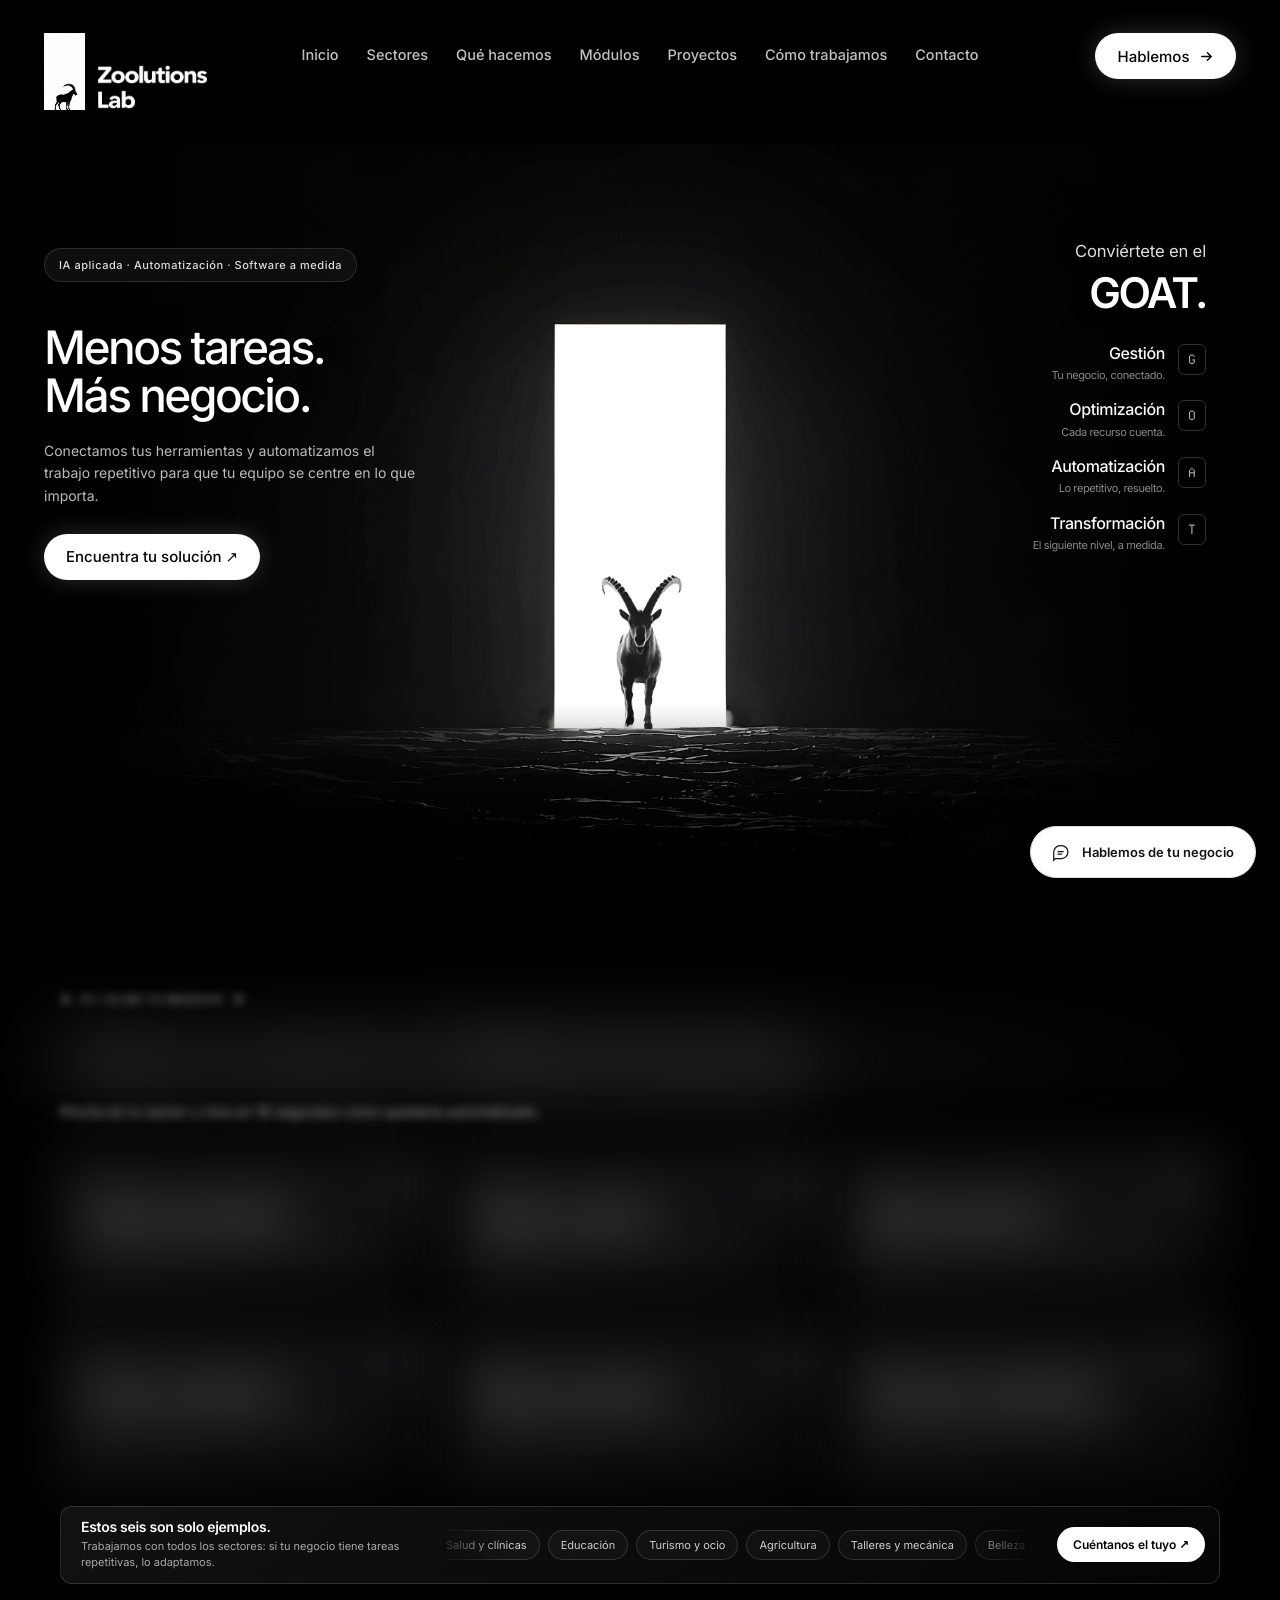
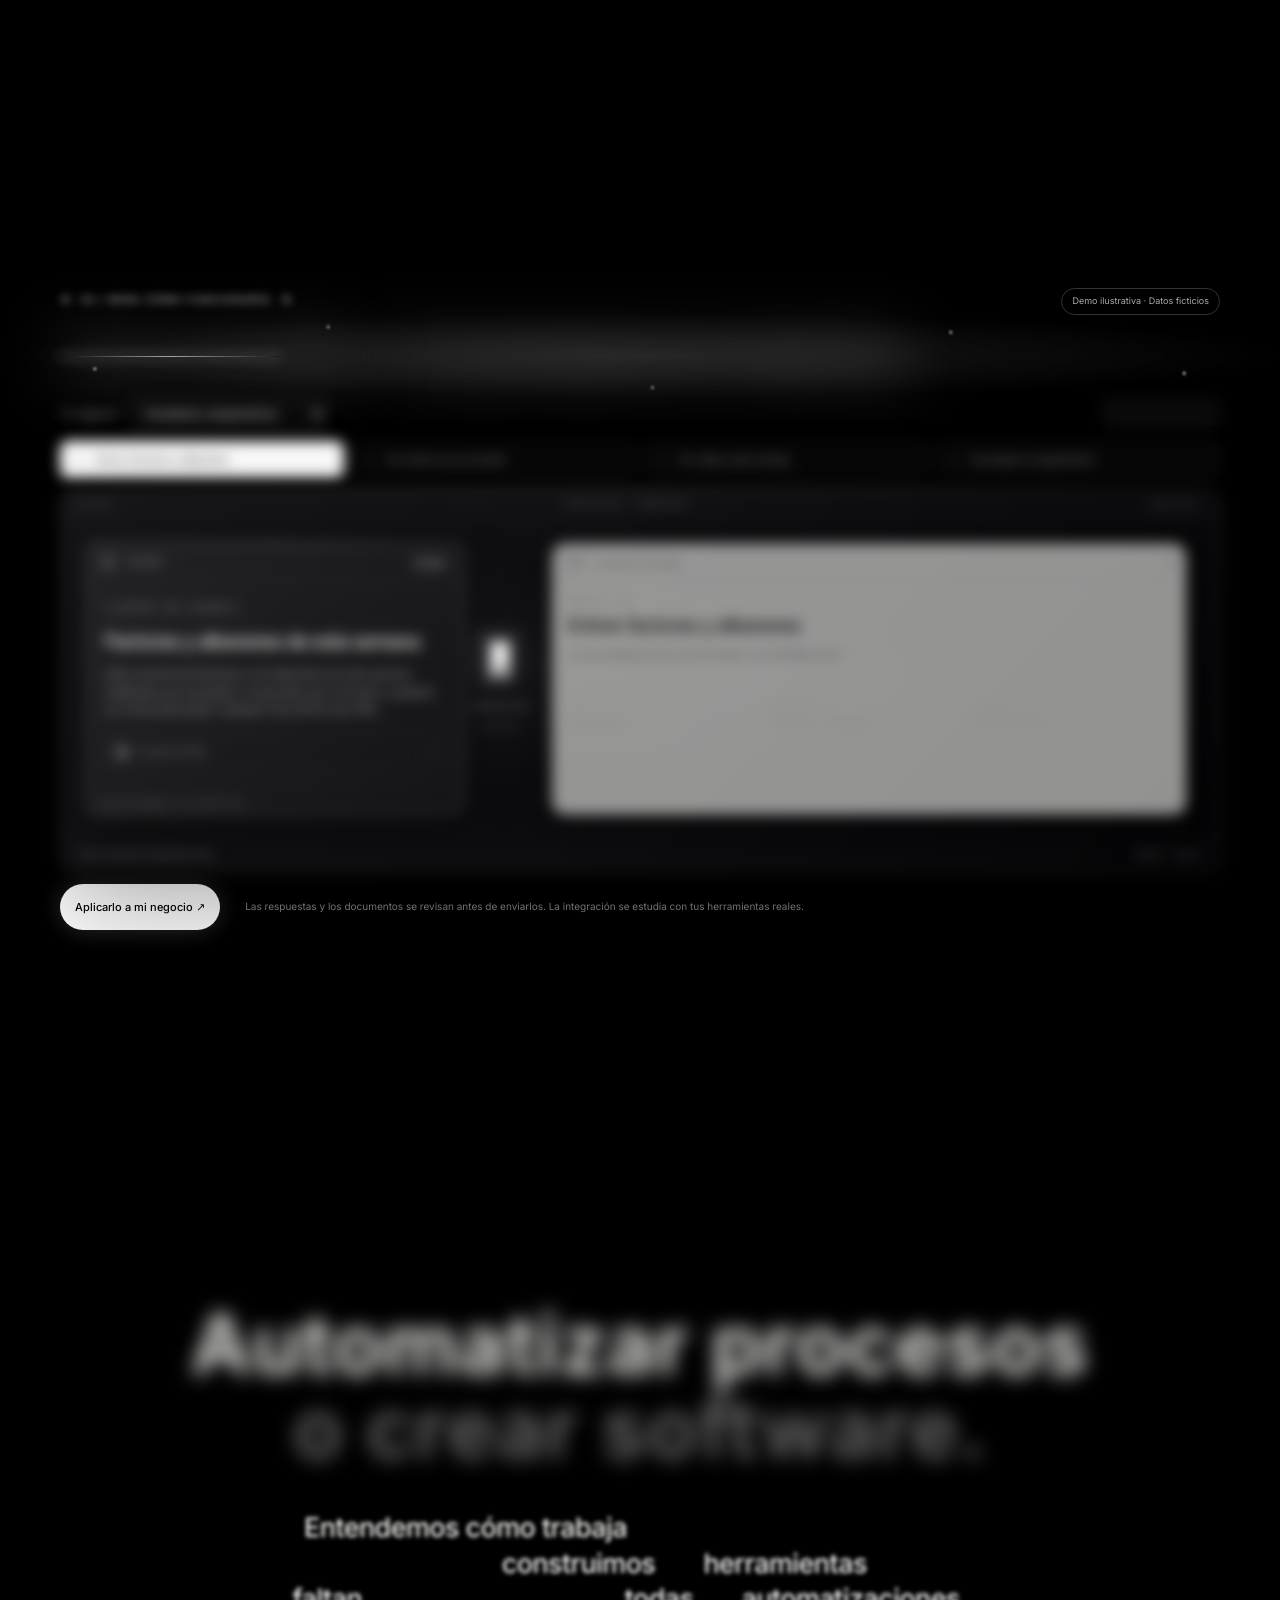
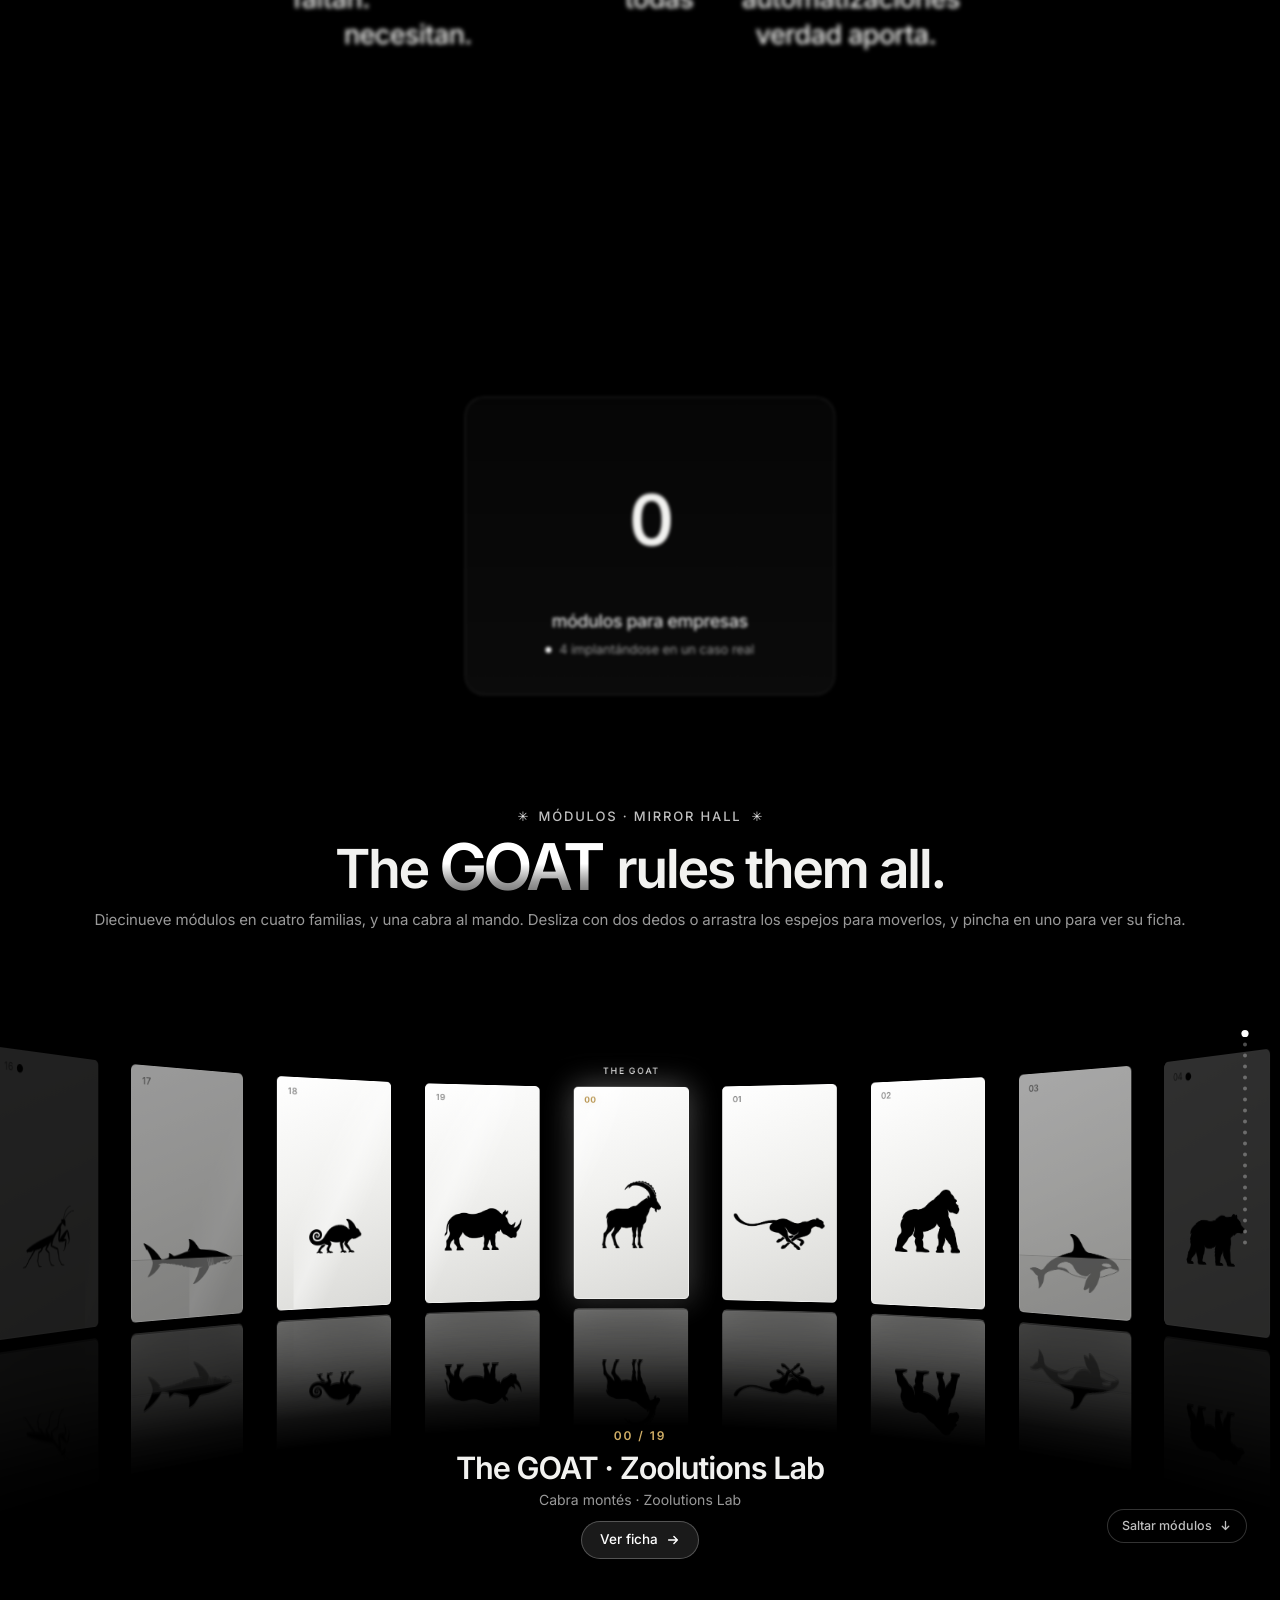
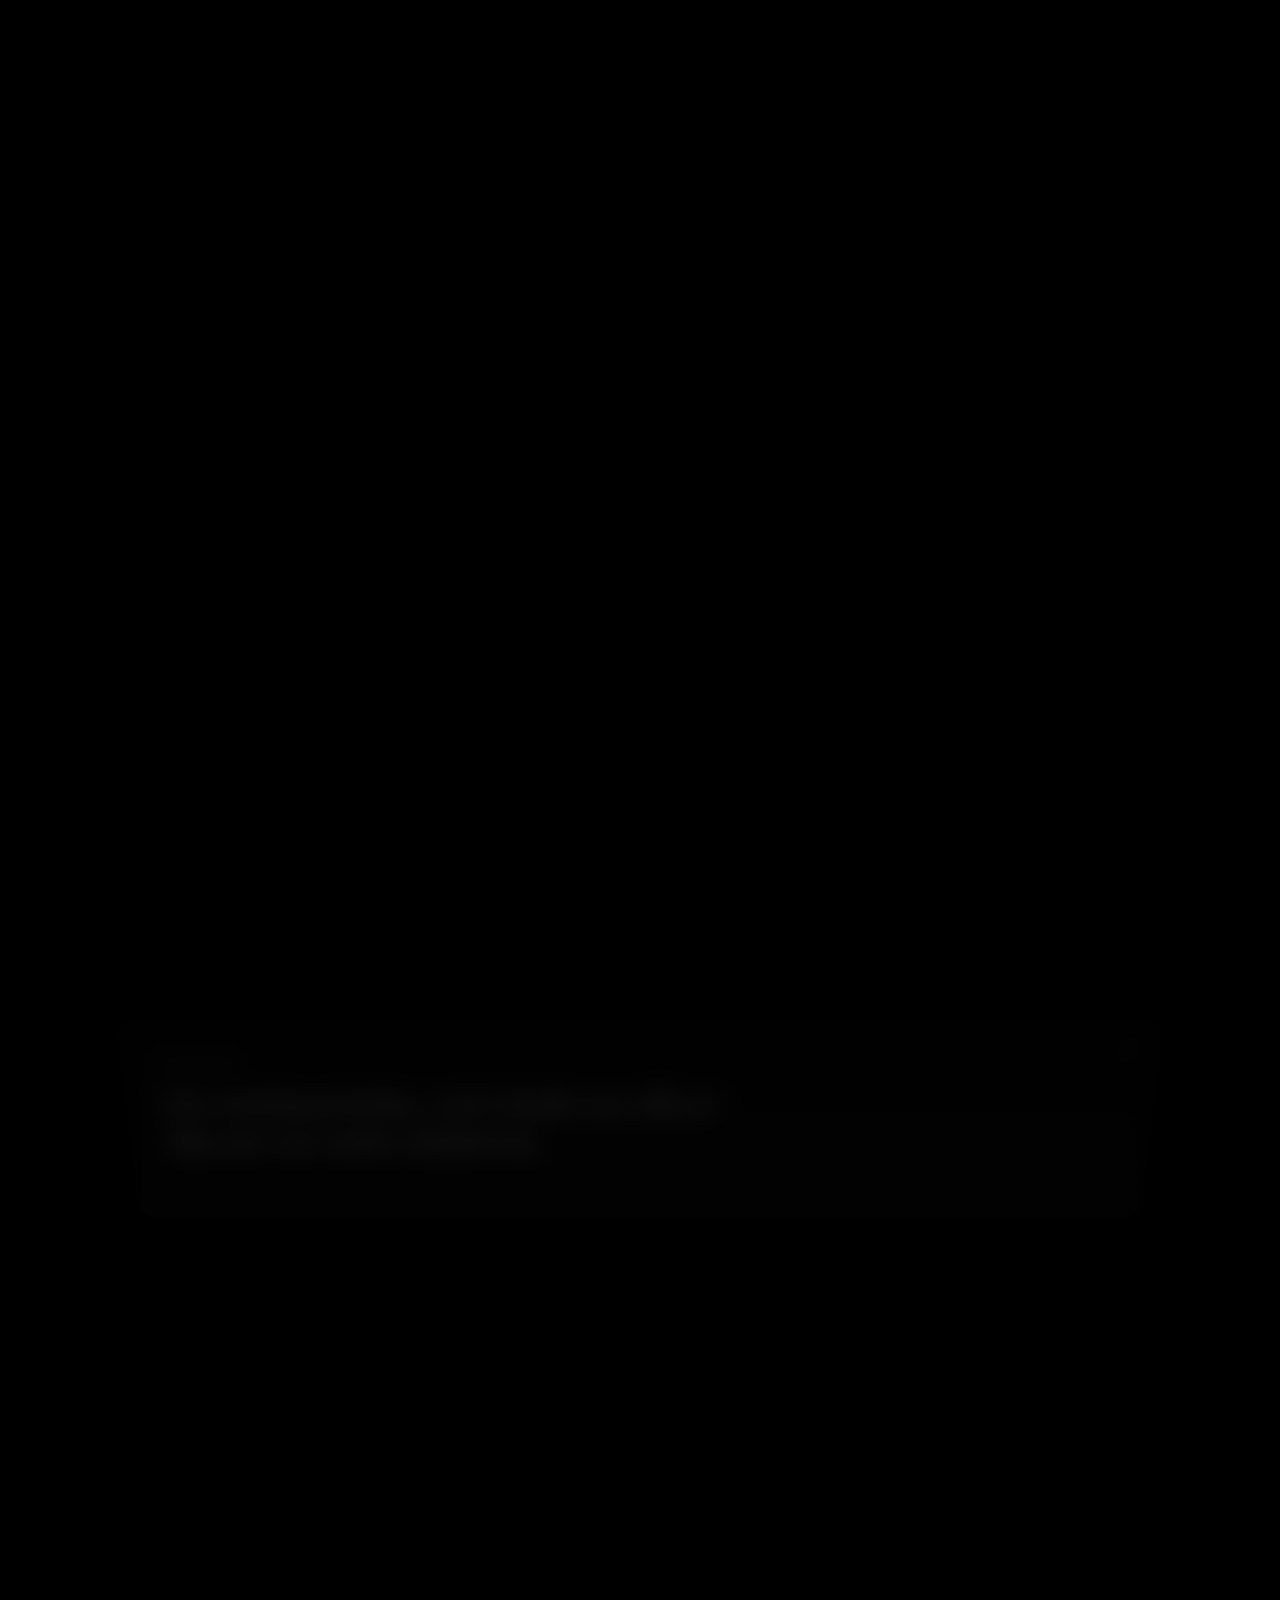
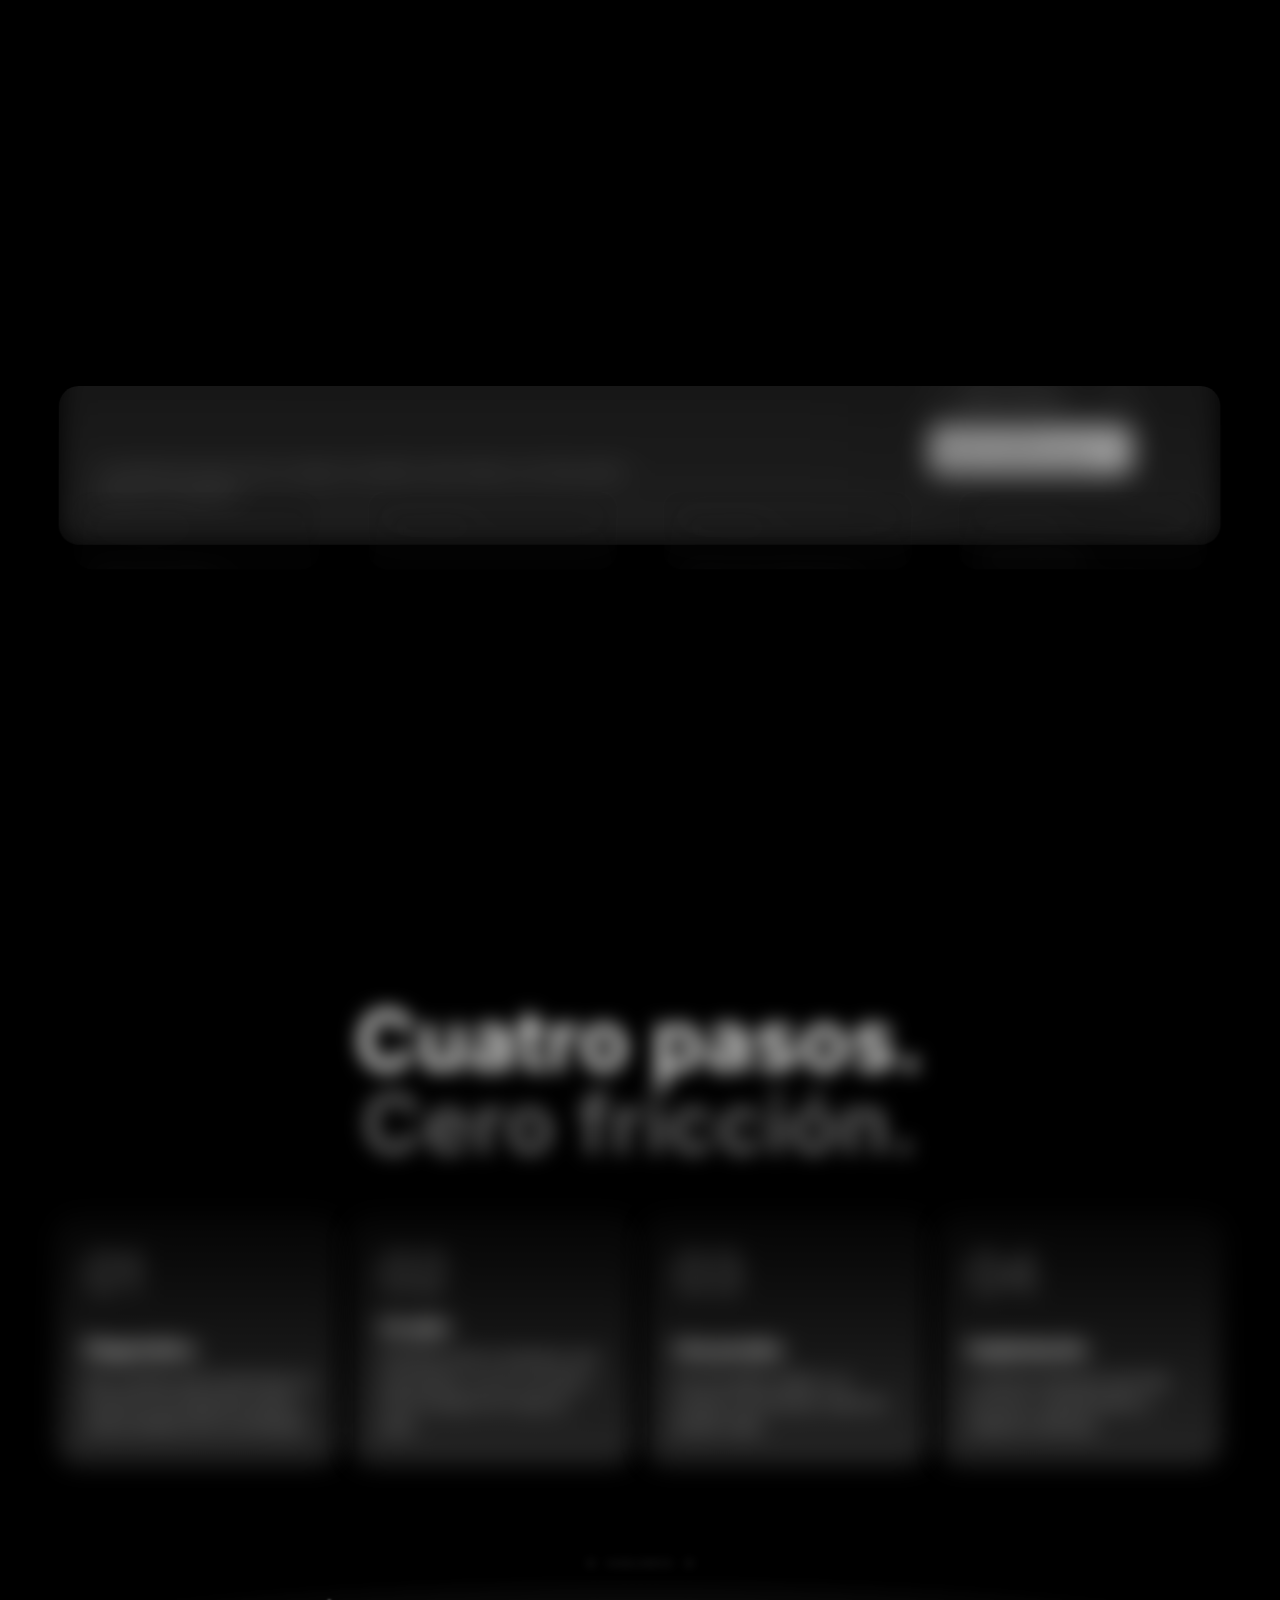
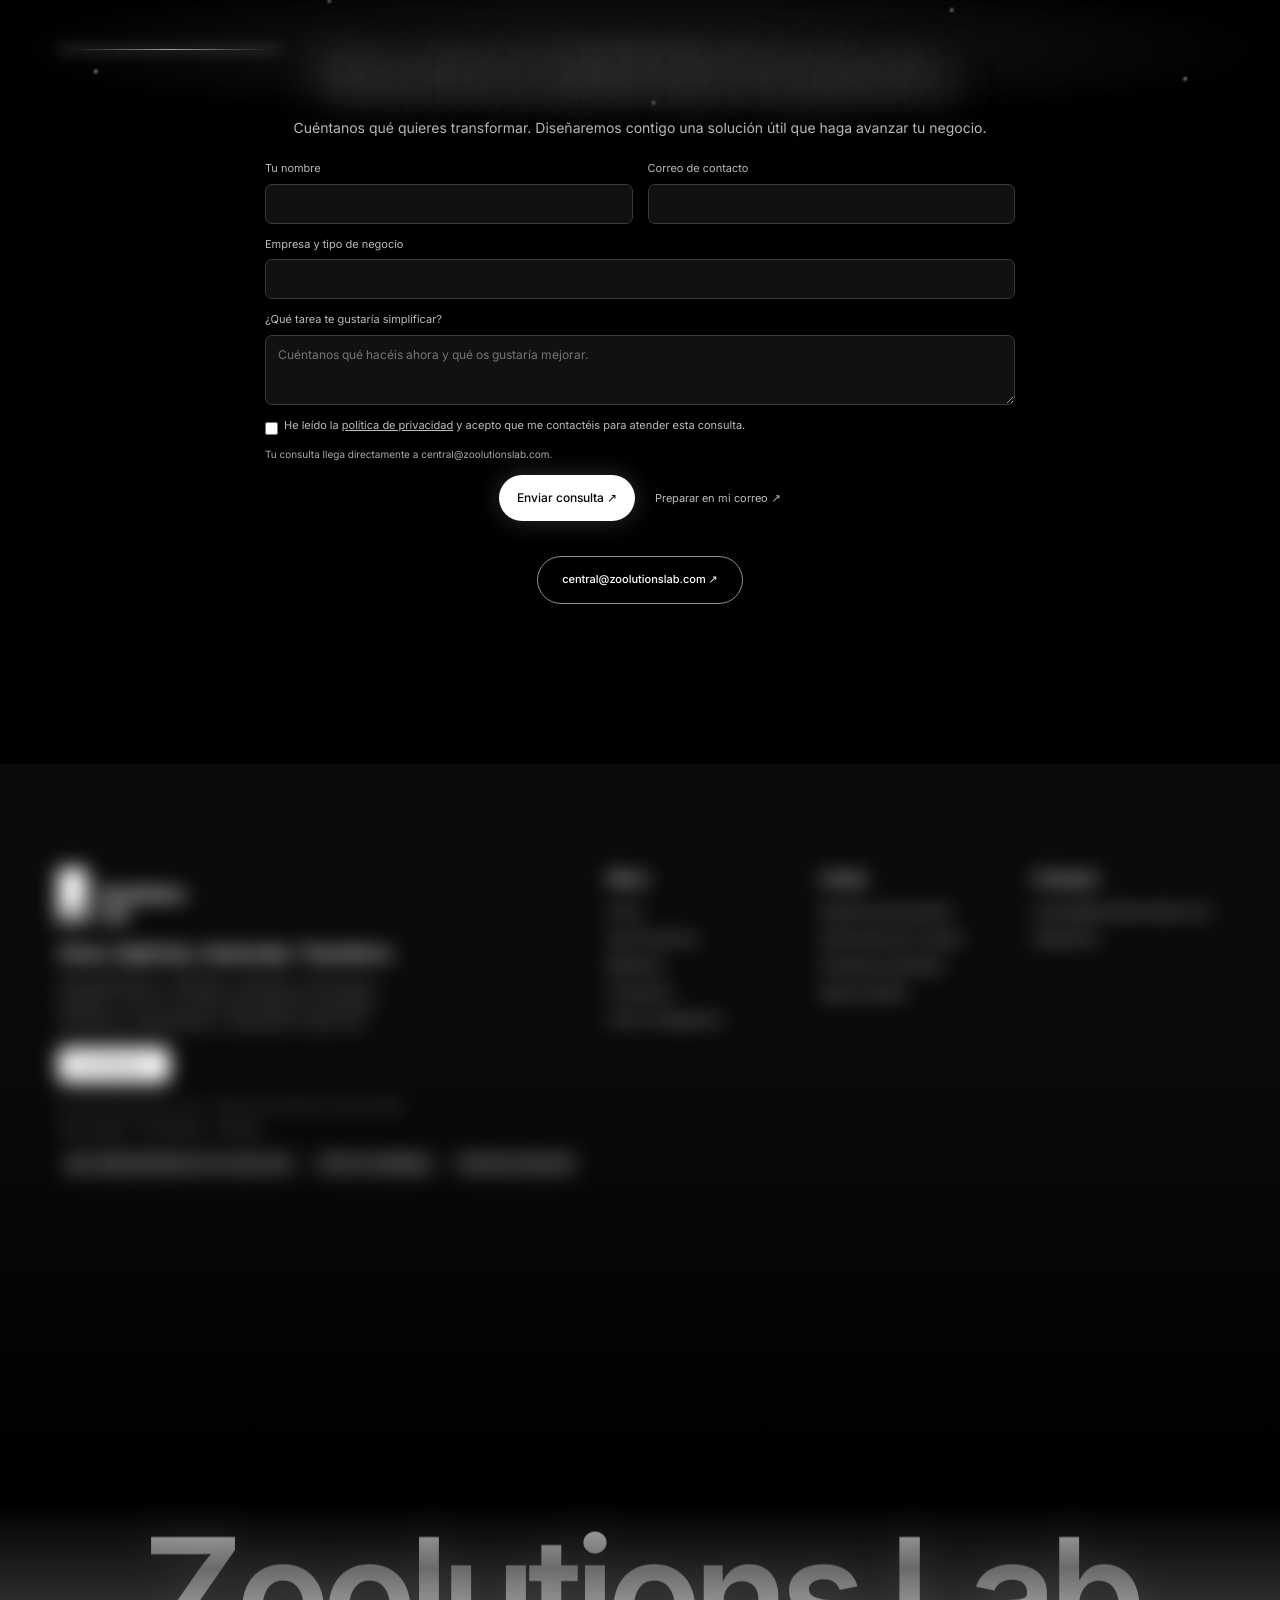
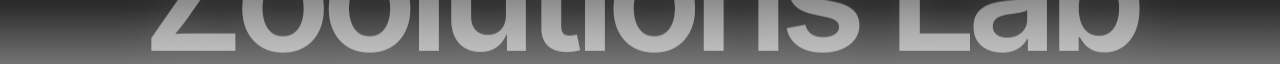
==== commit ac17dbe7: "Add files via upload" ====
--- a/index.html
+++ b/index.html
@@ -2,44 +2,3045 @@
 <html lang="es">
 <head>
 <meta charset="utf-8">
-<meta name="viewport" content="width=device-width,initial-scale=1,viewport-fit=cover">
-<meta name="robots" content="noindex,nofollow">
-<title>Zoolutions Lab · En mantenimiento</title>
-<meta name="description" content="Zoolutions Lab está en mantenimiento. Volvemos muy pronto.">
+<meta name="viewport" content="width=device-width, initial-scale=1, viewport-fit=cover">
+<title>Zoolutions Lab — GOAT: Grow. Optimize. Automate. Transform.</title>
+<meta name="description" content="GOAT: Grow. Optimize. Automate. Transform. Automatización, módulos y servicios a medida para empresas de cualquier tamaño. Lo implantamos, lo mantenemos y lo mejoramos cada mes.">
 <meta name="theme-color" content="#000000">
+<meta property="og:title" content="Zoolutions Lab — Grow. Optimize. Automate. Transform.">
+<meta property="og:image" content="https://zoolutionslab.com/assets/zl-cabra-inicial-poster.jpg">
 <link rel="icon" type="image/png" href="assets/favicon-v60.png">
+<link rel="preload" href="assets/fonts/inter-600.woff2" as="font" type="font/woff2" crossorigin>
 <style>
-@font-face{font-family:"Departure Mono";src:url("assets/fonts/departure-mono.woff2") format("woff2");font-display:swap}
-@font-face{font-family:"Inter";src:url("assets/fonts/inter-400.woff2") format("woff2");font-weight:400;font-display:swap}
-@font-face{font-family:"Inter";src:url("assets/fonts/inter-500.woff2") format("woff2");font-weight:500;font-display:swap}
-*{box-sizing:border-box;margin:0;padding:0}
-html,body{height:100%;background:#000;color:#fff;overflow:hidden}
-body{font-family:"Inter",system-ui,-apple-system,"Segoe UI",Helvetica,Arial,sans-serif;-webkit-font-smoothing:antialiased}
-.stage{position:fixed;inset:0;height:100vh;height:100svh;background:#000 url("assets/zl-cabra-inicial-poster.jpg") center/cover no-repeat;overflow:hidden}
-.stage video{position:absolute;inset:0;width:100%;height:100%;object-fit:cover;object-position:50% 50%;transform:scale(.84);transform-origin:50% 100%;-webkit-mask-image:linear-gradient(90deg,transparent 0,#000 9%,#000 91%,transparent 100%);mask-image:linear-gradient(90deg,transparent 0,#000 9%,#000 91%,transparent 100%)}
-.stage::after{content:"";position:absolute;inset:0;pointer-events:none;background:linear-gradient(to bottom,rgba(0,0,0,.55),transparent 22%,transparent 55%,rgba(0,0,0,.78))}
-.brand{position:absolute;z-index:3;top:clamp(18px,2.6vw,34px);left:clamp(18px,3vw,48px);display:flex;align-items:flex-end;gap:clamp(10px,1vw,14px)}
-.brand .door{height:clamp(58px,6vw,88px);width:auto;display:block}
-.brand .stack{display:flex;flex-direction:column;align-items:flex-start;gap:clamp(4px,.45vw,7px);margin-bottom:1px}
-.brand .stack img{height:clamp(15px,1.5vw,22px);width:auto;display:block}
-.msg{position:absolute;z-index:3;left:clamp(18px,3vw,48px);bottom:clamp(30px,7vh,76px);max-width:min(30vw,440px);text-align:left}
-.kick{display:inline-flex;align-items:center;gap:10px;font:400 clamp(11px,.95vw,13px)/1 "Departure Mono",ui-monospace,monospace;letter-spacing:.18em;text-transform:uppercase;color:rgba(255,255,255,.62)}
-.kick i{width:6px;height:6px;border-radius:50%;background:#fff;animation:pulse 2.4s ease-in-out infinite}
-h1{margin-top:16px;white-space:nowrap;font-weight:500;font-size:clamp(26px,2.9vw,44px);line-height:1.04;letter-spacing:-.045em;text-shadow:0 0 30px rgba(0,0,0,.8)}
-h1 span{color:rgba(255,255,255,.42)}
-@keyframes pulse{0%,100%{opacity:.25}50%{opacity:1}}
-@media(max-aspect-ratio:4/5){.stage video{transform:none;-webkit-mask-image:none;mask-image:none}.brand .door{height:48px}.brand .stack img{height:14px}.msg{left:0;right:0;max-width:none;padding:0 20px;text-align:center;bottom:max(30px,env(safe-area-inset-bottom))}h1{font-size:clamp(24px,7vw,34px)}}
-@media(prefers-reduced-motion:reduce){.kick i{animation:none;opacity:1}}
+@font-face { font-family: "Departure Mono"; src: url("assets/fonts/departure-mono.woff2") format("woff2"); font-display: swap; }
+@font-face { font-family: "Inter"; src: url("assets/fonts/inter-400.woff2") format("woff2"); font-weight: 400; font-display: swap; }
+@font-face { font-family: "Inter"; src: url("assets/fonts/inter-500.woff2") format("woff2"); font-weight: 500; font-display: swap; }
+
+:root {
+  --ink: #fafafa;
+  --muted: rgba(250,250,250,.66);
+  --dim: rgba(250,250,250,.42);
+  --line: rgba(255,255,255,.10);
+  --card: rgba(255,255,255,.035);
+  --pixel: "Departure Mono", ui-monospace, monospace;
+  --sans: "Inter", system-ui, -apple-system, "Segoe UI", sans-serif;
+  --px: clamp(18px, 3.4vw, 56px);
+  --ease: cubic-bezier(.22, 1, .36, 1);
+}
+* { box-sizing: border-box; margin: 0; padding: 0; }
+html { background: #000; overflow-x: hidden; scroll-behavior: smooth; }
+body { background: #000; color: var(--ink); font-family: var(--sans); -webkit-font-smoothing: antialiased; text-rendering: geometricPrecision; overflow-x: hidden; }
+a { color: inherit; text-decoration: none; }
+img, video { display: block; }
+.skip { position: absolute; left: -999px; top: 8px; z-index: 99; background: #fff; color: #000; padding: 8px 12px; border-radius: 8px; }
+.skip:focus { left: 8px; }
+
+/* ---------- escenario con vídeo ---------- */
+.stage { position: relative; height: 100vh; height: 100svh; min-height: 560px; overflow: hidden; }
+.stage.short { height: 78vh; height: 78svh; min-height: 520px; }
+.plate { position: absolute; inset: 0; overflow: hidden; background: #000 url("assets/zl-cabra-inicial-poster.jpg") center / cover no-repeat; }
+.plate video { position: absolute; inset: 0; width: 100%; height: 100%; object-fit: cover; object-position: 50% 50%; }
+.plate::after { content: ""; position: absolute; inset: 0; pointer-events: none;
+  background:
+    linear-gradient(to right, rgba(0,0,0,.55) 0%, rgba(0,0,0,0) 34%, rgba(0,0,0,0) 66%, rgba(0,0,0,.55) 100%),
+    linear-gradient(to bottom, rgba(0,0,0,.35) 0%, rgba(0,0,0,0) 18%, rgba(0,0,0,0) 80%, rgba(0,0,0,.8) 100%); }
+.short .plate::after { background:
+    linear-gradient(to right, rgba(0,0,0,.6) 0%, rgba(0,0,0,0) 34%, rgba(0,0,0,0) 66%, rgba(0,0,0,.6) 100%),
+    linear-gradient(to bottom, rgba(0,0,0,.35) 0%, rgba(0,0,0,0) 18%, rgba(0,0,0,0) 72%, #000 100%); }
+.grain { position: absolute; inset: -50%; pointer-events: none; opacity: .07; mix-blend-mode: overlay;
+  background-image: url("data:image/svg+xml;utf8,<svg xmlns='http://www.w3.org/2000/svg' width='160' height='160'><filter id='n'><feTurbulence type='fractalNoise' baseFrequency='.9' numOctaves='2' stitchTiles='stitch'/></filter><rect width='100%' height='100%' filter='url(%23n)'/></svg>");
+  animation: grain 1.2s steps(6) infinite; }
+@keyframes grain { 0%{transform:translate(0,0)} 20%{transform:translate(-3%,2%)} 40%{transform:translate(2%,-3%)} 60%{transform:translate(-2%,-1%)} 80%{transform:translate(3%,3%)} 100%{transform:translate(0,0)} }
+
+/* ---------- barra superior ---------- */
+.top { position: absolute; z-index: 20; top: 0; left: 0; right: 0; display: flex; align-items: flex-start; justify-content: space-between; padding: clamp(18px, 2.6vw, 34px) var(--px) 0; }
+.brand { display: flex; align-items: center; gap: 14px; }
+.brand img { height: clamp(56px, 5.6vw, 84px); width: auto; }
+.brand span { font-family: var(--pixel); font-size: clamp(16px, 1.55vw, 23px); letter-spacing: .02em; line-height: 1.1; }
+.nav { position: absolute; left: 50%; top: clamp(18px, 2.6vw, 34px); translate: -50% 0; display: flex; align-items: center; gap: 2px; height: 46px; padding: 0 6px; border-radius: 999px; background: rgba(255,255,255,.94); box-shadow: 0 0 24px rgba(255,255,255,.14); }
+.nav a { font: 500 14px/1 var(--sans); color: #444; padding: 10px 16px; border-radius: 999px; transition: color .25s, background-color .25s; position: relative; }
+.nav a:hover { color: #050505; background: rgba(0,0,0,.05); }
+.nav a[aria-current="page"] { color: #050505; }
+.nav a[aria-current="page"]::after { content: ""; position: absolute; left: 50%; bottom: 3px; width: 4px; height: 4px; margin-left: -2px; background: #050505; }
+.pill { display: inline-flex; align-items: center; justify-content: center; gap: 10px; height: 46px; padding: 0 22px; border-radius: 999px; background: #fff; color: #050505; font: 500 15px/1 var(--sans); box-shadow: 0 0 24px rgba(255,255,255,.18); transition: transform .3s var(--ease), box-shadow .3s; white-space: nowrap; border: 0; cursor: pointer; }
+.pill:hover { transform: translateY(-1px); box-shadow: 0 0 34px rgba(255,255,255,.32); }
+.pill svg { width: 15px; height: 15px; transition: transform .3s var(--ease); }
+.pill:hover svg { transform: translateX(3px); }
+.burger { display: none; width: 44px; height: 44px; border-radius: 50%; border: 1px solid rgba(255,255,255,.18); background: rgba(255,255,255,.06); -webkit-backdrop-filter: blur(10px); backdrop-filter: blur(10px); cursor: pointer; position: relative; }
+.burger i { position: absolute; left: 13px; right: 13px; height: 1.5px; background: #fff; transition: transform .35s var(--ease), opacity .2s; }
+.burger i:nth-child(1) { top: 17px; } .burger i:nth-child(2) { top: 25px; }
+.menu-open .burger i:nth-child(1) { transform: translateY(4px) rotate(45deg); }
+.menu-open .burger i:nth-child(2) { transform: translateY(-4px) rotate(-45deg); }
+.drawer { position: fixed; inset: 0; z-index: 15; background: rgba(0,0,0,.92); -webkit-backdrop-filter: blur(14px); backdrop-filter: blur(14px); display: flex; flex-direction: column; justify-content: center; padding: 0 var(--px); opacity: 0; visibility: hidden; transition: opacity .4s, visibility .4s; }
+.menu-open .drawer { opacity: 1; visibility: visible; }
+.drawer a { font: 34px/1.5 var(--pixel); color: #fff; }
+.drawer a[aria-current="page"]::before { content: "> "; }
+.drawer a.pill { margin-top: 30px; align-self: flex-start; font: 500 15px/1 var(--sans); color: #050505; }
+
+/* ---------- titular y texto a los lados de la puerta ---------- */
+.hero { position: absolute; z-index: 4; left: 0; right: 0; top: 27%; display: flex; justify-content: space-between; align-items: flex-start; gap: 24px; padding: 0 var(--px); pointer-events: none; }
+.short .hero { top: 30%; }
+.hero > * { pointer-events: auto; }
+.left { width: min(42vw, 640px); }
+.right { width: min(34vw, 520px); text-align: right; display: flex; flex-direction: column; align-items: flex-end; padding-top: 56px; }
+.badge { display: inline-flex; align-items: center; gap: 10px; height: 34px; padding: 0 14px 0 6px; border-radius: 999px; background: rgba(20,20,20,.72); border: 1px solid rgba(255,255,255,.12); -webkit-backdrop-filter: blur(8px); backdrop-filter: blur(8px); font: 500 13px/1 var(--sans); color: rgba(255,255,255,.86); margin-bottom: 22px; }
+.badge i { display: inline-grid; place-items: center; width: 24px; height: 24px; border-radius: 50%; background: #fff; color: #050505; font: 13px/1 var(--pixel); font-style: normal; margin-right: -6px; border: 2px solid #111; }
+.badge i:last-of-type { margin-right: 4px; }
+.badge.solo { padding-left: 14px; }
+h1 { font-family: var(--pixel); font-weight: 400; font-size: clamp(32px, 4.1vw, 66px); line-height: 1.12; letter-spacing: -.01em; text-shadow: 0 0 30px rgba(0,0,0,.6); }
+h1 span { display: block; }
+.short h1 { font-size: clamp(30px, 3.6vw, 58px); }
+.right p { font-size: clamp(15px, 1.15vw, 17.5px); line-height: 1.55; color: var(--muted); max-width: 27em; text-shadow: 0 0 20px rgba(0,0,0,.8); }
+.actions { display: flex; align-items: center; gap: 22px; margin-top: 26px; flex-wrap: wrap; justify-content: flex-end; }
+.ghost { font: 500 15px/1 var(--sans); color: #fff; border-bottom: 1px solid rgba(255,255,255,.3); padding-bottom: 3px; transition: border-color .3s; }
+.ghost:hover { border-color: #fff; }
+
+/* datos al pie de la portada */
+.facts { position: absolute; z-index: 4; left: 0; right: 0; bottom: clamp(30px, 4.8vh, 50px); display: grid; grid-template-columns: repeat(4, 1fr); gap: 16px; padding: 0 var(--px); max-width: 1240px; margin: 0 auto; }
+.fact { text-align: center; }
+.fact .g { font: 22px/1 var(--pixel); color: rgba(255,255,255,.75); }
+.fact b { display: block; font: 400 clamp(20px, 1.8vw, 28px)/1.1 var(--pixel); margin-top: 12px; }
+.fact small { display: block; font-size: 12.5px; color: var(--dim); margin-top: 6px; letter-spacing: .01em; }
+
+/* ---------- contenido de las páginas interiores ---------- */
+.wrap { width: 100%; max-width: 1200px; margin: 0 auto; padding: 0 var(--px); }
+.sec { padding: clamp(56px, 8vw, 110px) 0 0; }
+.sec:first-child { padding-top: clamp(24px, 4vw, 48px); }
+.label { display: flex; align-items: center; gap: 12px; font: 13px/1 var(--pixel); color: var(--dim); text-transform: uppercase; letter-spacing: .12em; margin-bottom: 26px; }
+.label::before { content: ""; width: 8px; height: 8px; background: #fff; }
+.label::after { content: ""; flex: 1; height: 1px; background: var(--line); }
+h2 { font: 400 clamp(26px, 3vw, 44px)/1.15 var(--pixel); letter-spacing: -.01em; margin-bottom: 18px; max-width: 22ch; }
+.lead { font-size: clamp(15px, 1.2vw, 18px); line-height: 1.6; color: var(--muted); max-width: 46em; }
+.grid { display: grid; gap: 14px; }
+.g2 { grid-template-columns: repeat(2, 1fr); }
+.g3 { grid-template-columns: repeat(3, 1fr); }
+.g4 { grid-template-columns: repeat(4, 1fr); }
+.card { position: relative; background: var(--card); border: 1px solid var(--line); border-radius: 18px; padding: clamp(22px, 2.2vw, 32px); transition: border-color .35s, background-color .35s, transform .35s var(--ease); overflow: hidden; }
+.card:hover { border-color: rgba(255,255,255,.24); background: rgba(255,255,255,.055); transform: translateY(-2px); }
+.card .n { font: 13px/1 var(--pixel); color: var(--dim); }
+.card .ico { font: 26px/1 var(--pixel); color: #fff; margin-bottom: 26px; display: block; }
+.card h3 { font: 400 clamp(19px, 1.6vw, 24px)/1.2 var(--pixel); margin: 0 0 12px; letter-spacing: -.005em; }
+.card p, .card li { font-size: 15px; line-height: 1.6; color: var(--muted); }
+.card ul { list-style: none; display: grid; gap: 12px; margin-top: 4px; }
+.card li b { color: #fff; font-weight: 500; }
+.tag { display: inline-flex; align-items: center; gap: 8px; height: 26px; padding: 0 11px; border-radius: 999px; border: 1px solid rgba(255,255,255,.18); font: 12px/1 var(--pixel); color: #fff; margin-bottom: 18px; letter-spacing: .02em; }
+.tag.live::before { content: ""; width: 7px; height: 7px; border-radius: 50%; background: #fff; box-shadow: 0 0 10px #fff; animation: pulse 2s infinite; }
+.tag.soon { color: var(--dim); }
+.kicker { display: block; font: 12px/1 var(--pixel); color: var(--dim); text-transform: uppercase; letter-spacing: .14em; margin-bottom: 10px; }
+@keyframes pulse { 50% { opacity: .35; } }
+
+/* módulos */
+.mods { display: grid; grid-template-columns: 1.1fr 1fr; gap: 14px; }
+.mod-live { display: grid; gap: 10px; }
+.mod-live div { display: flex; align-items: center; gap: 14px; padding: 16px 18px; border-radius: 14px; border: 1px solid rgba(255,255,255,.2); background: rgba(255,255,255,.06); font: 16px/1.2 var(--pixel); }
+.mod-live div::before { content: ""; width: 8px; height: 8px; border-radius: 50%; background: #fff; box-shadow: 0 0 12px #fff; animation: pulse 2s infinite; flex: none; }
+.chips { display: flex; flex-wrap: wrap; gap: 8px; }
+.chips span { display: inline-flex; align-items: center; height: 36px; padding: 0 14px; border-radius: 999px; border: 1px solid var(--line); font-size: 14px; color: var(--muted); transition: border-color .3s, color .3s; }
+.chips span:hover { border-color: rgba(255,255,255,.3); color: #fff; }
+.sub { font: 12px/1 var(--pixel); color: var(--dim); text-transform: uppercase; letter-spacing: .12em; margin: 0 0 14px; }
+
+/* pasos */
+.steps .card { min-height: 220px; display: flex; flex-direction: column; }
+.steps .card .big { font: 400 clamp(38px, 4vw, 58px)/1 var(--pixel); color: rgba(255,255,255,.16); margin-bottom: 34px; transition: color .35s; }
+.steps .card:hover .big { color: #fff; }
+
+/* proyectos sin anunciar */
+.redact { background: #fff; color: #fff; border-radius: 2px; padding: 0 .1em; user-select: none; }
+.bars { display: grid; gap: 7px; margin: 6px 0 18px; }
+.bars i { display: block; height: 9px; width: 100%; background: rgba(255,255,255,.12); border-radius: 2px; }
+.teaser { background: repeating-linear-gradient(135deg, rgba(255,255,255,.025) 0 10px, transparent 10px 20px), var(--card); }
+.more { margin-top: 18px; font: 14px/1 var(--pixel); }
+.more a { border-bottom: 1px solid rgba(255,255,255,.3); padding-bottom: 3px; }
+
+/* llamada final */
+.cta { margin: clamp(64px, 9vw, 120px) 0 0; padding: clamp(36px, 5vw, 64px); border-radius: 22px; border: 1px solid var(--line); background: radial-gradient(ellipse at 50% 120%, rgba(255,255,255,.12), transparent 60%), var(--card); display: flex; align-items: center; justify-content: space-between; gap: 28px; flex-wrap: wrap; }
+.cta h2 { margin: 0; max-width: 20ch; }
+
+/* formulario */
+.form { display: grid; gap: 16px; margin-top: 8px; }
+.field { display: grid; gap: 8px; }
+.field label { font: 12px/1 var(--pixel); color: var(--dim); text-transform: uppercase; letter-spacing: .1em; }
+.field input, .field select, .field textarea { width: 100%; font: 15px/1.4 var(--sans); color: #fff; background: rgba(255,255,255,.04); border: 1px solid var(--line); border-radius: 12px; padding: 13px 14px; outline: none; transition: border-color .25s, background-color .25s; -webkit-appearance: none; appearance: none; }
+.field textarea { min-height: 130px; resize: vertical; }
+.field select { background-image: linear-gradient(45deg, transparent 50%, #fff 50%), linear-gradient(135deg, #fff 50%, transparent 50%); background-position: calc(100% - 20px) 55%, calc(100% - 15px) 55%; background-size: 5px 5px; background-repeat: no-repeat; }
+.field select option { background: #111; }
+.field input:focus, .field select:focus, .field textarea:focus { border-color: rgba(255,255,255,.45); background: rgba(255,255,255,.07); }
+.form .pill { justify-self: start; margin-top: 4px; }
+.form-note { font-size: 13px; color: var(--dim); }
+.pitch { font: 400 clamp(19px, 1.6vw, 24px)/1.4 var(--pixel); color: #fff; margin-bottom: 18px; }
+.contact-line { display: flex; justify-content: space-between; align-items: center; gap: 12px; flex-wrap: wrap; border-top: 1px solid var(--line); margin-top: 26px; padding-top: 20px; }
+.contact-line span { font: 12px/1 var(--pixel); color: var(--dim); text-transform: uppercase; letter-spacing: .1em; }
+.contact-line a { font: 16px/1 var(--pixel); }
+
+/* pie */
+.site-foot { margin-top: clamp(64px, 9vw, 120px); border-top: 1px solid var(--line); }
+.site-foot .wrap { display: flex; justify-content: space-between; align-items: center; gap: 18px; flex-wrap: wrap; padding-top: 28px; padding-bottom: 34px; }
+.site-foot .fb { display: flex; align-items: center; gap: 12px; font: 15px/1.1 var(--pixel); }
+.site-foot .fb img { height: 40px; width: auto; }
+.site-foot nav { display: flex; gap: 22px; flex-wrap: wrap; font-size: 14px; color: var(--muted); }
+.site-foot nav a:hover { color: #fff; }
+.site-foot small { width: 100%; font-size: 12.5px; color: var(--dim); }
+
+/* ---------- animaciones ---------- */
+@media (prefers-reduced-motion: no-preference) {
+  .rise { opacity: 0; transform: translateY(14px); animation: rise .9s var(--ease) forwards; }
+  .d1 { animation-delay: .15s } .d2 { animation-delay: .3s } .d3 { animation-delay: .45s } .d4 { animation-delay: .6s } .d5 { animation-delay: .8s }
+  @keyframes rise { to { opacity: 1; transform: none; } }
+  .js .rv { opacity: 0; transform: translateY(18px); transition: opacity .8s var(--ease), transform .8s var(--ease); }
+  .js .rv.in { opacity: 1; transform: none; }
+}
+@media (prefers-reduced-motion: reduce) { .grain, .tag.live::before, .mod-live div::before { animation: none; } }
+
+/* ---------- pantallas medianas ---------- */
+@media (max-width: 1100px) {
+  .hero { top: 24%; }
+  .right { padding-top: 40px; }
+  .facts { grid-template-columns: repeat(2, 1fr); row-gap: 18px; max-width: 760px; }
+  .fact:nth-child(n+3) { display: none; }
+  .g4 { grid-template-columns: repeat(2, 1fr); }
+  .g3 { grid-template-columns: repeat(2, 1fr); }
+  .nav a { padding: 10px 11px; }
+}
+@media (max-width: 900px) {
+  .nav { display: none; }
+  .burger { display: block; }
+  .top .pill.top-cta { display: none; }
+  .mods { grid-template-columns: 1fr; }
+}
+
+/* ---------- móvil: vídeo arriba, texto debajo sobre negro ---------- */
+@media (max-width: 760px), (max-aspect-ratio: 4/5) {
+  .stage, .stage.short { height: auto; min-height: 0; overflow: visible; }
+  .plate { position: relative; height: 72svh; min-height: 440px; }
+  .short .plate { height: 58svh; min-height: 380px; }
+  .plate::after, .short .plate::after { background: linear-gradient(to bottom, rgba(0,0,0,.45) 0%, rgba(0,0,0,0) 22%, rgba(0,0,0,0) 70%, #000 100%); }
+  .top { padding-top: 16px; }
+  .brand img { height: 46px; }
+  .hero, .short .hero { position: relative; top: auto; flex-direction: column; gap: 0; margin-top: -40px; padding-bottom: 8px; }
+  .left, .right { width: 100%; }
+  .left h1 span { display: inline; }
+  .right { text-align: left; align-items: flex-start; padding-top: 18px; }
+  .actions { justify-content: flex-start; }
+  h1, .short h1 { font-size: clamp(30px, 9.4vw, 44px); }
+  .facts { position: relative; bottom: auto; grid-template-columns: repeat(2, 1fr); row-gap: 26px; padding: 40px var(--px) 0; }
+  .fact { text-align: left; }
+  .fact:nth-child(n+3) { display: block; }
+  .g2, .g3, .g4 { grid-template-columns: 1fr; }
+  .steps .card { min-height: 0; }
+  .cta { flex-direction: column; align-items: flex-start; }
+}
+
+/* =====================================================================
+   PÁGINAS DE UNA SOLA PANTALLA: contenido a los lados y abajo de la puerta
+   ===================================================================== */
+.stage.full { height: 100vh; height: 100svh; min-height: 0; }
+.full .plate::after { background:
+    linear-gradient(to right, rgba(0,0,0,.62) 0%, rgba(0,0,0,.15) 36%, rgba(0,0,0,0) 42%, rgba(0,0,0,0) 58%, rgba(0,0,0,.15) 64%, rgba(0,0,0,.62) 100%),
+    linear-gradient(to bottom, rgba(0,0,0,.4) 0%, rgba(0,0,0,0) 16%, rgba(0,0,0,0) 76%, rgba(0,0,0,.85) 100%); }
+.zone { position: absolute; z-index: 4; display: flex; flex-direction: column; gap: clamp(8px, 1.4vh, 14px); }
+.z-left { left: var(--px); top: clamp(124px, 15.5vh, 156px); bottom: 21vh; width: min(35vw, 560px); }
+.z-right { right: var(--px); top: clamp(110px, 15vh, 150px); bottom: 21vh; width: min(34vw, 540px); align-items: stretch; }
+.z-bottom { left: var(--px); right: var(--px); bottom: clamp(14px, 2.6vh, 28px); }
+.zone h1 { font-size: min(3.5vw, 6.2vh); line-height: 1.1; }
+.zone .badge { margin-bottom: 4px; align-self: flex-start; }
+.zone .intro { font-size: clamp(13.5px, 1.75vh, 16px); line-height: 1.5; color: var(--muted); max-width: 34em; text-shadow: 0 0 16px rgba(0,0,0,.9); }
+.glass { background: rgba(0,0,0,.52); border: 1px solid rgba(255,255,255,.11); -webkit-backdrop-filter: blur(12px); backdrop-filter: blur(12px); border-radius: 16px; padding: clamp(12px, 1.8vh, 18px) clamp(14px, 1.3vw, 20px); }
+.glass h3 { font: 400 clamp(14px, 2vh, 18px)/1.2 var(--pixel); margin-bottom: 4px; }
+.glass p, .glass li { font-size: clamp(12.5px, 1.6vh, 14.5px); line-height: 1.45; color: var(--muted); }
+.glass .tag { margin-bottom: clamp(6px, 1.1vh, 10px); height: 22px; font-size: 11px; }
+.glass .kicker { margin-bottom: 4px; font-size: 11px; }
+.glass ul { list-style: none; display: grid; gap: 4px; margin-top: 4px; }
+.glass li b { color: #fff; font-weight: 500; }
+.zlabel { font: 11.5px/1 var(--pixel); color: rgba(255,255,255,.55); text-transform: uppercase; letter-spacing: .14em; display: flex; align-items: center; gap: 8px; }
+.zlabel::before { content: ""; width: 6px; height: 6px; background: #fff; }
+.svc { display: grid; gap: clamp(8px, 1.3vh, 12px); }
+.svc div { display: grid; grid-template-columns: 28px 1fr; column-gap: 10px; }
+.svc .g { font: 16px/1.25 var(--pixel); color: #fff; grid-row: span 2; }
+.svc b { font: 400 clamp(13.5px, 1.9vh, 16.5px)/1.25 var(--pixel); color: #fff; }
+.svc span { font-size: clamp(12px, 1.55vh, 14px); line-height: 1.4; color: var(--muted); }
+.zone .mod-live { gap: clamp(5px, .8vh, 8px); }
+.zone .mod-live div { padding: clamp(7px, 1.1vh, 11px) 14px; font-size: clamp(13px, 1.75vh, 15px); border-radius: 11px; }
+.zone .chips { gap: 6px; }
+.zone .chips span { height: clamp(26px, 3.3vh, 32px); padding: 0 11px; font-size: clamp(11.5px, 1.5vh, 13px); }
+.steps-row { display: grid; grid-template-columns: repeat(4, 1fr); gap: 12px; }
+.steps-row .glass { display: grid; grid-template-columns: auto 1fr; column-gap: 12px; align-items: start; padding: 12px 16px; }
+.steps-row .n { font: 400 clamp(22px, 3.2vh, 30px)/1 var(--pixel); color: rgba(255,255,255,.35); grid-row: span 2; }
+.steps-row b { font: 400 clamp(13.5px, 1.9vh, 16px)/1.2 var(--pixel); }
+.steps-row span { font-size: clamp(11.5px, 1.5vh, 13px); color: var(--muted); line-height: 1.35; }
+.bottom-cta { display: flex; align-items: center; justify-content: space-between; gap: 18px; }
+.bottom-cta p { font: 400 clamp(16px, 2.4vh, 22px)/1.2 var(--pixel); text-shadow: 0 0 16px rgba(0,0,0,.9); }
+.zone .redact { font-size: .9em; }
+.zone .bars { margin: 4px 0 8px; gap: 5px; } .zone .bars i { height: 6px; }
+.pair { display: grid; grid-template-columns: 1fr 1fr; gap: 10px; }
+.zone .form { gap: clamp(7px, 1.1vh, 11px); margin: 0; }
+.zone .field { gap: 5px; }
+.zone .field label { font-size: 10.5px; }
+.zone .field input, .zone .field select { padding: clamp(8px, 1.2vh, 11px) 12px; font-size: 14px; border-radius: 10px; }
+.zone .field textarea { min-height: clamp(60px, 10vh, 100px); padding: 10px 12px; font-size: 14px; border-radius: 10px; }
+.zone .form .pill { height: 42px; font-size: 14px; }
+.zone .form-note { font-size: 12px; min-height: 1em; }
+.mini-foot { position: absolute; z-index: 4; left: 50%; translate: -50% 0; bottom: 6px; font-size: 11px; color: var(--dim); white-space: nowrap; }
+.foot-strip { display: grid; grid-template-columns: repeat(3, 1fr); gap: 12px; }
+
+/* pantallas estrechas o bajas: se apila debajo del vídeo y se hace scroll */
+@media (max-width: 1100px), (max-height: 640px), (max-aspect-ratio: 4/5) {
+  .stage.full { height: auto; overflow: visible; }
+  .full .plate { position: relative; height: 62svh; min-height: 380px; }
+  .full .plate::after { background: linear-gradient(to bottom, rgba(0,0,0,.45) 0%, rgba(0,0,0,0) 22%, rgba(0,0,0,0) 70%, #000 100%); }
+  .zone { position: relative; left: auto; right: auto; top: auto; bottom: auto; width: auto; padding: 0 var(--px); margin-top: 18px; }
+  .z-left { margin-top: -30px; }
+  .zone h1 { font-size: clamp(30px, 7vw, 46px); }
+  .zone h1 span { display: inline; }
+  .steps-row, .foot-strip { grid-template-columns: repeat(2, 1fr); }
+  .z-bottom { padding-bottom: 40px; }
+  .mini-foot { position: relative; left: auto; translate: none; display: block; text-align: center; padding: 0 0 24px; }
+  .bottom-cta { flex-wrap: wrap; }
+}
+@media (max-width: 560px) { .steps-row, .foot-strip, .pair { grid-template-columns: 1fr; } }
+
+.zone > * { flex-shrink: 0; }
+@media (max-height: 800px) and (min-width: 1101px) { .zone .glass { padding: 10px 14px; } .zone .glass p { font-size: 12.5px; line-height: 1.4; } .zone .mod-live div { padding: 6px 12px; } .svc { gap: 7px; } }
+
+/* ---------- nuevo logo ---------- */
+.brand { gap: clamp(12px, 1.2vw, 18px); align-items: flex-end; }
+.brand img.door { height: clamp(58px, 6vw, 88px); width: auto; }
+.brand img.word { height: clamp(15px, 1.45vw, 21px); width: auto; margin-bottom: 2px; }
+.site-foot .fb img, .foot-door { height: 40px; }
+
+/* ---------- animales de los módulos ---------- */
+.ani { width: 22px; height: 22px; flex: none; color: #fff; }
+.zone .mod-live div::before { display: none; }
+.zone .mod-live div { gap: 12px; }
+.zone .mod-live div .ani { width: clamp(20px, 2.8vh, 26px); height: clamp(20px, 2.8vh, 26px); }
+.zone .mod-live div::after { content: ""; margin-left: auto; width: 7px; height: 7px; border-radius: 50%; background: #fff; box-shadow: 0 0 10px #fff; animation: pulse 2s infinite; flex: none; }
+.chips span { gap: 7px; }
+.chips span .ani { width: 17px; height: 17px; opacity: .9; }
+.chips span em { font-style: normal; font: 10px/1 var(--pixel); color: var(--dim); border-left: 1px solid var(--line); padding-left: 7px; margin-left: 2px; text-transform: uppercase; letter-spacing: .06em; }
+.pack { display: flex; align-items: flex-end; gap: 12px; }
+.pack img { height: clamp(34px, 5.2vh, 52px); width: auto; filter: drop-shadow(0 0 10px rgba(0,0,0,.8)); }
+.pack p { font-size: clamp(12.5px, 1.6vh, 14.5px); color: var(--muted); line-height: 1.35; text-shadow: 0 0 14px rgba(0,0,0,.9); }
+.pack b { color: #fff; font-weight: 500; }
+@media (max-width: 760px), (max-aspect-ratio: 4/5) { .brand img.door { height: 48px; } .brand img.word { height: 14px; } }
+
+.zone h1.compact { font-size: min(2.75vw, 5.2vh); }
+.zr-tight { top: clamp(96px, 12.5vh, 130px); gap: clamp(6px, 1vh, 10px); }
+.zr-tight .glass { padding: clamp(10px, 1.4vh, 14px) clamp(12px, 1.1vw, 16px); }
+.zr-tight .mod-live { grid-template-columns: 1fr 1fr; gap: 6px; }
+.zr-tight .mod-live div { padding: clamp(6px, .9vh, 9px) 10px; font-size: clamp(12px, 1.6vh, 13.5px); gap: 9px; border-radius: 10px; }
+.zr-tight .mod-live div:last-child { grid-column: span 2; }
+.zr-tight .mod-live div .ani { width: clamp(17px, 2.3vh, 22px); height: clamp(17px, 2.3vh, 22px); }
+.zr-tight .mod-live div::after { width: 6px; height: 6px; }
+.zr-tight .chips span { height: clamp(24px, 3vh, 29px); font-size: clamp(11px, 1.45vh, 12.5px); padding: 0 9px; }
+.zr-tight .chips span .ani { width: 15px; height: 15px; }
+
+@media (max-height: 760px) and (min-width: 1101px) { .brand img.door { height: 64px; } .brand img.word { height: 15px; } }
+@media (max-width: 1100px), (max-height: 640px), (max-aspect-ratio: 4/5) {
+  .zone h1.compact { font-size: clamp(28px, 6.4vw, 44px); }
+  .zr-tight { top: auto; }
+  .mini-foot { white-space: normal; padding: 0 var(--px) 24px; }
+}
+
+
+</style>
+<style>
+/* ===== Zoolutions Lab · v7 — tipografía Apple (Inter) en toda la web ===== */
+@font-face { font-family: "Inter"; src: url("assets/fonts/inter-600.woff2") format("woff2"); font-weight: 600; font-display: swap; }
+:root { --inter: "Inter", system-ui, -apple-system, "Segoe UI", Helvetica, Arial, sans-serif; }
+body.one { background: #000; font-family: var(--inter); }
+body.one .top { position: fixed; transition: background .5s; }
+body.one.past .top { background: linear-gradient(to bottom, rgba(0,0,0,.72), rgba(0,0,0,0)); }
+
+/* logo: puerta + "Zoolutions" arriba y "Lab" abajo, pegados a su derecha */
+.brand { align-items: flex-end; gap: clamp(10px, 1vw, 14px); }
+.brand img.door { height: clamp(58px, 6vw, 88px); width: auto; }
+.brand .stack { display: flex; flex-direction: column; align-items: flex-start; gap: clamp(4px, .45vw, 7px); margin-bottom: 1px; }
+.brand .stack img { height: clamp(15px, 1.5vw, 22px); width: auto; display: block; }
+.nav a, .pill, .drawer .pill { font-family: var(--inter); }
+.drawer a { font: 600 34px/1.5 var(--inter); letter-spacing: -0.04em; }
+
+/* ---------- portada ---------- */
+.hero-stage { position: relative; z-index: 3; background: #000; }
+.hero h1, .hero p, .facts { font-family: var(--inter); }
+.goat-word { font: 600 clamp(84px, 11.2vw, 196px)/.82 var(--inter); letter-spacing: -0.065em; margin: 0 0 0 -0.04em; background: linear-gradient(180deg, #fff 0%, #fff 55%, rgba(255,255,255,.55) 100%); -webkit-background-clip: text; background-clip: text; color: transparent; text-shadow: none; }
+.goat-sub { margin-top: clamp(14px, 1.6vw, 22px); font: 600 clamp(17px, 1.65vw, 27px)/1.2 var(--inter); letter-spacing: -0.035em; color: rgba(255,255,255,.5); }
+.goat-sub b { color: #fff; font-weight: 600; }
+.hero .badge { font-family: var(--inter); }
+.hero .right p { font-family: var(--inter); font-size: clamp(15px, 1.15vw, 18px); letter-spacing: -0.01em; color: rgba(255,255,255,.72); }
+.hero .right p strong { color: #fff; font-weight: 600; }
+.hero .ghost { font-family: var(--inter); }
+.facts .fact b { font: 600 clamp(24px, 2.2vw, 34px)/1 var(--inter); letter-spacing: -0.05em; margin-top: 0; }
+.facts .fact b i { font-style: normal; display: inline-block; width: 1.25em; height: 1.25em; line-height: 1.25em; border-radius: 9px; background: #fff; color: #000; margin-right: .35em; font-size: .8em; vertical-align: .08em; text-align: center; letter-spacing: 0; }
+.facts .fact small { font-family: var(--inter); font-size: 12.5px; margin-top: 8px; }
+.hero-stage .mini-foot { font-family: var(--inter); font-size: 12px; }
+
+/* difuminado entre la portada y el desierto */
+.seam { position: absolute; left: 0; right: 0; bottom: 0; height: 26vh; transform: translateY(50%); z-index: 4; pointer-events: none;
+  -webkit-backdrop-filter: blur(22px); backdrop-filter: blur(22px);
+  -webkit-mask-image: linear-gradient(to bottom, transparent 0%, #000 38%, #000 62%, transparent 100%); mask-image: linear-gradient(to bottom, transparent 0%, #000 38%, #000 62%, transparent 100%);
+  background: linear-gradient(to bottom, rgba(0,0,0,0), rgba(0,0,0,.35) 50%, rgba(0,0,0,0)); }
+
+/* ---------- fondo: desierto + cielo vivo ---------- */
+.desert { position: fixed; inset: 0; z-index: 0; overflow: hidden; opacity: 0; background: #000 url("assets/desierto-poster-v60.jpg") center / cover no-repeat; }
+.desert video { position: absolute; inset: 0; width: 100%; height: 100%; object-fit: cover; object-position: 50% 60%; transform: scale(var(--dz, 1.1)); transform-origin: 50% 70%; }
+#sky { position: absolute; inset: 0; width: 100%; height: 100%; display: block; }
+.desert::after { content: ""; position: absolute; inset: 0; background: radial-gradient(ellipse at 50% 40%, rgba(0,0,0,.04), rgba(0,0,0,.55) 78%), rgba(0,0,0,var(--dk, .22)); pointer-events: none; }
+
+/* ---------- contenido ---------- */
+.flow { position: relative; z-index: 2; font-family: var(--inter); color: #f2f2f0; }
+.flow section { scroll-margin-top: 90px; }
+.wrap2 { width: 100%; max-width: 1240px; margin: 0 auto; padding: 0 clamp(18px, 3vw, 40px); }
+.sec2 { padding: clamp(120px, 18vh, 200px) 0 0; }
+.flow h2, .flow h3, .flow h4 { font-family: var(--inter); margin: 0; max-width: none; }
+.kick { display: inline-flex; align-items: center; gap: 10px; font: 500 13px/1 var(--inter); letter-spacing: .14em; text-transform: uppercase; color: rgba(255,255,255,.75); }
+.kick::before, .kick::after { content: "✳"; font-size: 13px; color: rgba(255,255,255,.9); letter-spacing: 0; }
+.flow .big { font-weight: 600; font-size: clamp(40px, 6.4vw, 96px); line-height: 1.02; letter-spacing: -0.045em; margin-top: 22px; }
+.flow .mid { font-weight: 600; font-size: clamp(30px, 4.2vw, 60px); line-height: 1.05; letter-spacing: -0.045em; margin-top: 20px; }
+.big .dim, .mid .dim { display: block; color: rgba(255,255,255,.42); }
+.lead2 { font-size: clamp(19px, 2.1vw, 30px); line-height: 1.32; letter-spacing: -0.02em; font-weight: 500; max-width: 26em; margin-top: 40px; }
+.lead2 .w { opacity: .16; transition: opacity .25s linear; }
+.lead2 .w.lit { opacity: 1; }
+.center { text-align: center; }
+.center .lead2 { margin-left: auto; margin-right: auto; }
+
+.box { position: relative; border-radius: 20px; padding: clamp(20px, 2vw, 28px); overflow: hidden; }
+.solid { background: #141414; border: 1px solid rgba(255,255,255,.07); }
+.glass { background: rgba(16,16,16,.34); border: 1px solid rgba(255,255,255,.13); -webkit-backdrop-filter: blur(18px) saturate(1.1); backdrop-filter: blur(18px) saturate(1.1); }
+.box .kick { font-size: 12.5px; display: flex; justify-content: center; }
+.flow .box h3 { font-weight: 600; font-size: clamp(19px, 1.6vw, 24px); letter-spacing: -0.035em; line-height: 1.2; margin: 14px 0 8px; }
+.box p { font-size: 15px; line-height: 1.5; color: rgba(255,255,255,.7); letter-spacing: -0.01em; }
+.label3 { font: 500 12px/1 var(--inter); letter-spacing: .14em; text-transform: uppercase; color: rgba(255,255,255,.6); }
+
+.bento { display: grid; grid-template-columns: repeat(3, 1fr); gap: 18px; margin-top: 56px; }
+.bento .tall { grid-row: span 2; display: flex; flex-direction: column; justify-content: space-between; min-height: 560px; }
+.rows div { display: grid; grid-template-columns: 1.1fr 1.4fr .7fr; gap: 10px; padding: 16px 0; border-top: 1px solid rgba(255,255,255,.12); font-size: 15px; letter-spacing: -0.01em; }
+.rows div:first-child { border-top: 0; }
+.rows span:nth-child(2), .rows span:last-child { color: rgba(255,255,255,.62); }
+.rows span:last-child { text-align: right; }
+.quote { text-align: center; }
+.quote blockquote { font-size: clamp(17px, 1.45vw, 20px); line-height: 1.45; letter-spacing: -0.015em; margin: 26px auto 22px; max-width: 24em; }
+.quote cite { font-style: normal; font-size: 14px; color: rgba(255,255,255,.7); }
+.stat { display: flex; flex-direction: column; align-items: center; justify-content: center; text-align: center; min-height: 270px; }
+.stat b { font-weight: 600; font-size: clamp(64px, 7vw, 104px); letter-spacing: -0.05em; line-height: .95; }
+.stat span { font-size: 18px; font-weight: 500; letter-spacing: -0.02em; margin-top: 10px; color: rgba(255,255,255,.88); }
+.tools { display: flex; flex-direction: column; justify-content: space-between; min-height: 270px; }
+.tools .row { display: flex; justify-content: center; gap: 12px; margin-top: 18px; }
+.tools .row i { width: 52px; height: 52px; display: grid; place-items: center; border-radius: 13px; background: rgba(255,255,255,.07); border: 1px solid rgba(255,255,255,.14); }
+.tools .row svg { width: 26px; height: 26px; color: #fff; }
+.tools .row img { height: 28px; width: auto; }
+.contact-box { display: flex; flex-direction: column; justify-content: space-between; text-align: center; min-height: 270px; }
+.contact-box a.m { font-size: 16px; }
+
+.btn2 { display: inline-flex; align-items: center; gap: 10px; height: 48px; padding: 0 8px 0 24px; border-radius: 999px; background: #fff; color: #0a0a0a; font: 500 15px/1 var(--inter); letter-spacing: -0.01em; transition: transform .25s, background-color .25s; }
+.btn2 i { width: 34px; height: 34px; border-radius: 50%; background: #0a0a0a; color: #fff; display: grid; place-items: center; font-style: normal; }
+.btn2 i svg { width: 15px; height: 15px; }
+.btn2:hover { transform: translateY(-1px); background: #f0f0f0; }
+.btn3 { display: inline-flex; align-items: center; height: 48px; padding: 0 24px; border-radius: 999px; border: 1px solid rgba(255,255,255,.55); color: #fff; font: 500 15px/1 var(--inter); transition: background-color .25s; }
+.btn3:hover { background: rgba(255,255,255,.08); }
+.chips2 { display: flex; flex-wrap: wrap; gap: 8px; }
+.chips2 span { display: inline-flex; align-items: center; gap: 7px; height: 30px; padding: 0 13px; border-radius: 999px; background: rgba(255,255,255,.07); border: 1px solid rgba(255,255,255,.13); font: 500 12.5px/1 var(--inter); color: rgba(255,255,255,.88); white-space: nowrap; }
+.chips2 .dot { width: 6px; height: 6px; border-radius: 50%; background: #fff; box-shadow: 0 0 0 3px rgba(255,255,255,.18); }
+
+.cases { display: grid; grid-template-columns: 1.15fr 1fr; gap: 18px; margin-top: 50px; }
+.cases .box { min-height: 300px; display: flex; flex-direction: column; justify-content: flex-end; }
+.cases .feature { grid-row: span 2; min-height: 620px; }
+.flow .cases .feature h3 { font-size: clamp(26px, 2.4vw, 36px); }
+.cases .num { position: absolute; top: 22px; right: 26px; font-weight: 600; font-size: 14px; color: rgba(255,255,255,.5); }
+.cases .chips2 { margin-top: 18px; }
+.apps { display: grid; grid-template-columns: repeat(3, 1fr); gap: 18px; margin-top: 18px; }
+.apps .box { min-height: 200px; display: flex; flex-direction: column; justify-content: space-between; }
+.redact { background: #fff; color: #fff; border-radius: 3px; padding: 0 .12em; user-select: none; }
+.steps2 { display: grid; grid-template-columns: repeat(4, 1fr); gap: 14px; margin-top: 50px; }
+.steps2 .box { min-height: 240px; display: flex; flex-direction: column; justify-content: space-between; }
+.steps2 .n { font-weight: 600; font-size: 56px; letter-spacing: -0.05em; color: rgba(255,255,255,.22); line-height: 1; }
+.cta2 { text-align: center; padding: clamp(120px, 18vh, 200px) 0 clamp(80px, 12vh, 140px); }
+.cta2 .acts { display: flex; gap: 14px; justify-content: center; margin-top: 36px; flex-wrap: wrap; }
+
+/* ---------- aparición "como un vídeo que se genera" (ligada al scroll) ---------- */
+.js .gen { --p: 0; opacity: calc(.15 + var(--p) * .85);
+  transform: perspective(1200px) translateY(calc((1 - var(--p)) * 70px)) rotateX(calc((1 - var(--p)) * 16deg)) scale(calc(.9 + var(--p) * .1));
+  filter: blur(calc((1 - var(--p)) * 14px)) brightness(calc(.6 + var(--p) * .4));
+  clip-path: inset(calc((1 - var(--p)) * 62%) 0 0 0 round 20px); transform-origin: 50% 100%; will-change: transform, clip-path, filter; }
+.js .gen.box::after { content: ""; position: absolute; inset: 0; pointer-events: none; border-radius: inherit;
+  background: linear-gradient(180deg, rgba(255,255,255,0) 0%, rgba(255,255,255,.16) 48%, rgba(255,255,255,0) 52%, rgba(255,255,255,0) 100%);
+  background-size: 100% 260%; background-position: 0 calc(var(--p) * 100%); opacity: calc((1 - var(--p)) * 3); mix-blend-mode: screen; }
+.js .gen-t { --p: 0; opacity: var(--p); transform: translateY(calc((1 - var(--p)) * 40px)); filter: blur(calc((1 - var(--p)) * 10px)); letter-spacing: calc(-0.045em + (1 - var(--p)) * .06em); }
+@media (prefers-reduced-motion: reduce) { .js .gen, .js .gen-t { opacity: 1; transform: none; filter: none; clip-path: none; } .js .gen.box::after { display: none; } .lead2 .w { opacity: 1; } }
+
+/* ---------- Mirror Hall de los módulos ---------- */
+.hall { position: relative; height: 800vh; }
+.hall-stage { position: sticky; top: 0; height: 100vh; height: 100svh; overflow: hidden; display: flex; flex-direction: column; align-items: center; }
+.hall-head { text-align: center; padding-top: clamp(96px, 13vh, 130px); position: relative; z-index: 3; }
+.hall-head .mid { margin-top: 14px; }
+.hall-head p.s { margin-top: 12px; font-size: 15px; color: rgba(255,255,255,.6); letter-spacing: -0.01em; }
+.ring-wrap { position: relative; flex: 1; width: 100%; perspective: 1400px; perspective-origin: 50% 40%; }
+.ring { position: absolute; left: 50%; top: 40%; width: 0; height: 0; transform-style: preserve-3d; }
+.mirror { position: absolute; left: calc(var(--cw) / -2); top: calc(var(--ch) / -2); width: var(--cw); height: var(--ch); transform-style: preserve-3d; cursor: pointer; border: 0; padding: 0; background: none; color: inherit; font: inherit; }
+.mirror .face { position: absolute; inset: 0; border-radius: 6px; overflow: hidden;
+  background: linear-gradient(160deg, #ffffff 0%, #f1f1ef 45%, #d9d9d6 100%);
+  box-shadow: 0 0 0 1px rgba(255,255,255,.6) inset, 0 30px 60px rgba(0,0,0,.5), 0 0 40px rgba(255,255,255,var(--glow, 0));
+  display: grid; place-items: center; transition: box-shadow .4s;
+  -webkit-box-reflect: below 14px linear-gradient(transparent 58%, rgba(255,255,255,.28)); }
+.mirror .face::before { content: ""; position: absolute; inset: 0; background: linear-gradient(115deg, rgba(255,255,255,0) 30%, rgba(255,255,255,.85) 45%, rgba(255,255,255,0) 60%); transform: translateX(var(--shine, -60%)); mix-blend-mode: soft-light; }
+.mirror .face::after { content: ""; position: absolute; inset: 10px; border: 1px solid rgba(0,0,0,.09); border-radius: 3px; }
+.mirror svg, .mirror img { width: 62%; height: auto; max-height: 52%; color: #0b0b0b; position: relative; z-index: 1; }
+.mirror img { filter: invert(1); }
+.mirror .lbl { position: absolute; left: 50%; bottom: calc(100% + 14px); transform: translateX(-50%); white-space: nowrap; font: 500 11.5px/1 var(--inter); letter-spacing: .16em; text-transform: uppercase; color: rgba(255,255,255,.85); opacity: var(--lo, .55); }
+.mirror .no { position: absolute; left: 14px; top: 12px; z-index: 2; font: 600 11px/1 var(--inter); color: rgba(0,0,0,.45); letter-spacing: .04em; }
+.mirror.live .no::after { content: " ●"; color: #000; }
+.hall-now { position: absolute; left: 0; right: 0; bottom: clamp(26px, 6vh, 64px); text-align: center; z-index: 3; }
+.hall-now .ix { font: 600 12px/1 var(--inter); letter-spacing: .16em; color: rgba(255,255,255,.55); }
+.hall-now .nm { font: 600 clamp(22px, 2.4vw, 34px)/1.1 var(--inter); letter-spacing: -0.035em; margin-top: 10px; text-transform: none; }
+.hall-now .an { font-size: 14px; color: rgba(255,255,255,.6); margin-top: 6px; }
+.hall-now .open { margin-top: 16px; display: inline-flex; align-items: center; gap: 8px; height: 38px; padding: 0 18px; border-radius: 999px; background: rgba(255,255,255,.1); border: 1px solid rgba(255,255,255,.25); color: #fff; font: 500 13.5px/1 var(--inter); cursor: pointer; -webkit-backdrop-filter: blur(10px); backdrop-filter: blur(10px); }
+.hall-now .open:hover { background: rgba(255,255,255,.18); }
+.hall-dots { position: absolute; right: clamp(16px, 2.6vw, 40px); top: 50%; transform: translateY(-50%); display: flex; flex-direction: column; gap: 7px; z-index: 3; }
+.hall-dots i { width: 4px; height: 4px; border-radius: 50%; background: rgba(255,255,255,.3); transition: transform .3s, background-color .3s; }
+.hall-dots i.on { background: #fff; transform: scale(1.8); }
+
+/* ficha del módulo */
+.sheet { position: fixed; inset: 0; z-index: 60; display: grid; place-items: center; padding: 20px; background: rgba(0,0,0,.55); -webkit-backdrop-filter: blur(14px); backdrop-filter: blur(14px); opacity: 0; visibility: hidden; transition: opacity .4s, visibility .4s; }
+.sheet.open { opacity: 1; visibility: visible; }
+.sheet .card { position: relative; width: min(760px, 100%); display: grid; grid-template-columns: 240px 1fr; border-radius: 24px; overflow: hidden; background: #111; border: 1px solid rgba(255,255,255,.12); transform: translateY(30px) scale(.96); transition: transform .5s cubic-bezier(.16,1,.3,1); font-family: var(--inter); }
+.sheet.open .card { transform: none; }
+.sheet .pic { background: linear-gradient(160deg, #fff, #dcdcd9); display: grid; place-items: center; min-height: 300px; }
+.sheet .pic svg, .sheet .pic img { width: 60%; height: auto; color: #0b0b0b; }
+.sheet .pic img { filter: invert(1); }
+.sheet .txt { padding: clamp(24px, 3vw, 36px); }
+.sheet .txt h3 { font: 600 clamp(24px, 2.4vw, 32px)/1.1 var(--inter); letter-spacing: -0.04em; margin: 12px 0 14px; }
+.sheet .txt p { font-size: 15.5px; line-height: 1.55; color: rgba(255,255,255,.74); }
+.sheet .why { margin-top: 18px; padding-top: 18px; border-top: 1px solid rgba(255,255,255,.12); }
+.sheet .why b { display: block; font: 500 12px/1 var(--inter); letter-spacing: .14em; text-transform: uppercase; color: rgba(255,255,255,.55); margin-bottom: 8px; }
+.sheet .st { display: inline-flex; align-items: center; gap: 7px; height: 26px; padding: 0 11px; border-radius: 999px; border: 1px solid rgba(255,255,255,.2); font: 500 12px/1 var(--inter); color: rgba(255,255,255,.85); }
+.sheet .st.live::before { content: ""; width: 6px; height: 6px; border-radius: 50%; background: #fff; box-shadow: 0 0 8px #fff; }
+.sheet .x { position: absolute; top: 14px; right: 14px; width: 36px; height: 36px; border-radius: 50%; border: 1px solid rgba(255,255,255,.2); background: rgba(0,0,0,.4); color: #fff; font-size: 18px; cursor: pointer; z-index: 2; }
+.sheet .nav2 { display: flex; gap: 10px; margin-top: 22px; }
+.sheet .nav2 button { height: 36px; padding: 0 14px; border-radius: 999px; border: 1px solid rgba(255,255,255,.2); background: none; color: #fff; font: 500 13px/1 var(--inter); cursor: pointer; }
+.sheet .nav2 button:hover { background: rgba(255,255,255,.08); }
+
+/* ---------- pie ---------- */
+.foot2 { position: relative; min-height: 100vh; min-height: 100svh; overflow: hidden; isolation: isolate; display: flex; flex-direction: column; }
+.foot2::before { content: ""; position: absolute; inset: 0; z-index: 0; background: linear-gradient(to bottom, #0b0b0b 0%, rgba(11,11,11,.92) 30%, rgba(11,11,11,.55) 52%, rgba(11,11,11,0) 78%); }
+.foot2 .content { position: relative; z-index: 3; display: grid; grid-template-columns: 1.7fr 1fr 1fr 1fr; gap: 30px; width: 100%; max-width: 1240px; margin: 0 auto; padding: 150px clamp(18px, 3vw, 40px) 0; }
+.f-logo { display: inline-flex; align-items: flex-end; gap: 12px; }
+.f-logo .door { height: 50px; width: auto; }
+.f-logo .stack { display: flex; flex-direction: column; gap: 4px; }
+.f-logo .stack img { height: 14px; width: auto; display: block; }
+.flow .f-title { font-weight: 600; font-size: 22px; letter-spacing: -0.045em; margin-top: 22px; }
+.f-text { max-width: 26em; font-size: 14.5px; line-height: 1.45; color: rgba(255,255,255,.62); margin-top: 14px; }
+.f-cta { display: inline-flex; align-items: center; gap: 8px; height: 36px; padding: 0 16px; border-radius: 8px; background: #fff; color: #0a0a0a; font: 500 13px/1 var(--inter); margin-top: 20px; }
+.f-copy { font-size: 12.5px; color: rgba(255,255,255,.45); margin-top: 24px; }
+.foot2 .chips2 { margin-top: 16px; }
+.f-col h4 { font-weight: 600; font-size: 16px; letter-spacing: -0.045em; }
+.f-col ul { list-style: none; display: grid; gap: 15px; margin-top: 22px; font-size: 14px; color: rgba(255,255,255,.8); padding: 0; }
+.f-col a:hover { opacity: .55; }
+.wordmark { position: absolute; z-index: 1; left: 50%; bottom: -1.5vw; transform: translateX(-50%); margin: 0; white-space: nowrap; pointer-events: none; user-select: none;
+  font: 600 19.5vw/.74 var(--inter); letter-spacing: -0.06em; color: rgba(240,240,240,.35);
+  background: linear-gradient(to bottom, rgba(255,255,255,.7), rgba(200,200,200,.3) 48%, rgba(255,255,255,.55)); -webkit-background-clip: text; background-clip: text; -webkit-text-fill-color: transparent;
+  filter: drop-shadow(0 -1px 0 rgba(255,255,255,.45)) drop-shadow(0 0 18px rgba(255,255,255,.18)); }
+.fog { position: absolute; z-index: 2; left: 0; right: 0; bottom: 0; height: 18%; pointer-events: none; background: linear-gradient(to top, rgba(210,210,210,.55), rgba(210,210,210,.22) 35%, rgba(210,210,210,0)); }
+
+/* ---------- responsive ---------- */
+@media (max-width: 1100px) {
+  .goat-word { font-size: clamp(76px, 10.4vw, 120px); }
+}
+@media (max-width: 1000px) {
+  .bento { grid-template-columns: 1fr 1fr; } .bento .tall { grid-column: span 2; grid-row: auto; min-height: 0; }
+  .cases { grid-template-columns: 1fr; } .cases .feature { grid-row: auto; min-height: 380px; }
+  .apps, .steps2 { grid-template-columns: 1fr 1fr; }
+  .foot2 .content { grid-template-columns: 1fr 1fr 1fr; } .foot2 .brand2 { grid-column: 1 / -1; }
+}
+@media (max-width: 760px), (max-aspect-ratio: 4/5) {
+  .brand .stack img { height: 14px; } .brand img.door { height: 48px; }
+  .goat-word { font-size: clamp(72px, 24vw, 120px); }
+  .left .goat-sub br { display: none; }
+  .seam { height: 26vh; }
+}
+@media (max-width: 620px) {
+  .bento, .apps, .steps2 { grid-template-columns: 1fr; } .bento .tall { grid-column: auto; }
+  .rows div { grid-template-columns: 1fr 1fr; } .rows span:last-child { display: none; }
+  .foot2 .content { grid-template-columns: 1fr 1fr; padding-top: 60px; margin-bottom: 42vw; }
+  .wordmark { bottom: 4vw; }
+  .sheet .card { grid-template-columns: 1fr; } .sheet .pic { min-height: 180px; }
+  .hall { height: 760vh; }
+  .ring-wrap { perspective: 900px; }
+}
+.mirror, .mirror .face { -webkit-backface-visibility: hidden; backface-visibility: hidden; }
+
+.hall-now .open { white-space: nowrap; } .hall-now .open svg { width: 14px; height: 14px; }
+html, body.one { overflow-x: clip; }
+
+.hero-stage { -webkit-mask-image: linear-gradient(to bottom, #000 0%, #000 93%, rgba(0,0,0,0) 100%); mask-image: linear-gradient(to bottom, #000 0%, #000 93%, rgba(0,0,0,0) 100%); }
+.hero-stage .seam { -webkit-mask-image: linear-gradient(to bottom, transparent 0%, #000 35%, #000 65%, transparent 100%); }
+
+@media (max-width: 760px), (max-aspect-ratio: 4/5) { body.one .facts { bottom: auto; } .hero-stage { -webkit-mask-image: linear-gradient(to bottom, #000 92%, rgba(0,0,0,0) 100%); mask-image: linear-gradient(to bottom, #000 92%, rgba(0,0,0,0) 100%); } .hero-stage .stage { padding-bottom: 60px; } }
+
+/* v8 · animales abajo del todo en cada espejo */
+.mirror .face { display: flex; align-items: flex-end; justify-content: center; padding: 0 9% 11%; }
+.mirror .face img, .mirror .face svg { width: auto; height: auto; max-width: 82%; max-height: 62%; color: #0b0b0b; position: relative; z-index: 1; display: block; }
+.mirror .face svg { width: 70%; height: 55%; }
+.mirror img, .sheet .pic img { filter: none; }
+.mirror img.inv, .sheet .pic img.inv, .tools .row img.inv { filter: invert(1); }
+.sheet .pic { display: flex; align-items: flex-end; justify-content: center; padding: 0 12% 12%; }
+.sheet .pic img, .sheet .pic svg { width: auto; height: auto; max-width: 84%; max-height: 60%; color: #0b0b0b; }
+.sheet .pic svg { width: 70%; height: 50%; }
+.tools .row img { height: 26px; width: auto; }
+
+/* dato curioso */
+.fun { position: relative; display: inline-block; margin-top: 18px; }
+.fun-btn { display: inline-flex; align-items: center; gap: 6px; height: 28px; padding: 0 12px 0 9px; border-radius: 999px; border: 1px solid rgba(255,255,255,.22); background: rgba(255,255,255,.06); color: rgba(255,255,255,.85); font: 500 12px/1 var(--inter); letter-spacing: .01em; cursor: help; transition: background-color .25s, border-color .25s; }
+.fun-btn span { font-size: 12px; display: inline-block; transition: transform .6s cubic-bezier(.16,1,.3,1); }
+.fun:hover .fun-btn, .fun.open .fun-btn, .fun-btn:focus-visible { background: #fff; color: #0a0a0a; border-color: #fff; }
+.fun:hover .fun-btn span, .fun.open .fun-btn span { transform: rotate(180deg) scale(1.15); }
+.fun-tip { position: absolute; left: 0; bottom: calc(100% + 12px); width: min(360px, 78vw); padding: 16px 18px; border-radius: 16px; background: rgba(255,255,255,.96); color: #0b0b0b; font: 500 14px/1.45 var(--inter); letter-spacing: -0.01em; box-shadow: 0 20px 50px rgba(0,0,0,.45); opacity: 0; visibility: hidden; transform: translateY(8px) scale(.97); transform-origin: 20px 100%; transition: opacity .3s, transform .4s cubic-bezier(.16,1,.3,1), visibility .3s; z-index: 5; pointer-events: none; }
+.fun-tip::before { content: "Dato curioso"; display: block; font: 600 11px/1 var(--inter); letter-spacing: .14em; text-transform: uppercase; color: rgba(0,0,0,.45); margin-bottom: 8px; }
+.fun-tip::after { content: ""; position: absolute; left: 22px; top: 100%; border: 7px solid transparent; border-top-color: rgba(255,255,255,.96); }
+.fun:hover .fun-tip, .fun.open .fun-tip, .fun-btn:focus-visible + .fun-tip { opacity: 1; visibility: visible; transform: none; }
+.sheet .nav2 { margin-top: 18px; }
+
+/* v8 · aparición en las dos direcciones: se deshace al salir por arriba y se reconstruye al volver */
+.js .gen { --d: 0;
+  transform: perspective(1200px) translateY(calc((1 - var(--p)) * 70px * (1 - 2 * var(--d)))) rotateX(calc((1 - var(--p)) * 16deg * (1 - 2 * var(--d)))) scale(calc(.9 + var(--p) * .1));
+  clip-path: inset(calc((1 - var(--p)) * 62% * (1 - var(--d))) 0 calc((1 - var(--p)) * 62% * var(--d)) 0 round 20px);
+  transform-origin: 50% calc(100% * (1 - var(--d))); }
+.js .gen-t { --d: 0; transform: translateY(calc((1 - var(--p)) * 40px * (1 - 2 * var(--d)))); }
+/* portada: al bajar se aleja y se difumina; al volver arriba se recompone */
+.hero .left, .hero .right, body.one .facts, .top .brand { will-change: transform, opacity, filter; }
+@media (prefers-reduced-motion: reduce) { .js .gen, .js .gen-t { transform: none; clip-path: none; } }
+
+/* v9 · GOAT abajo, más grande y fácil de leer */
+body.one .facts { bottom: 8.5vh; max-width: 1320px; gap: clamp(14px, 2vw, 32px); }
+body.one .fact { display: flex; align-items: center; justify-content: center; gap: 14px; text-align: left; }
+body.one .fact .L { font: 600 clamp(46px, 4.4vw, 70px)/.8 var(--inter); letter-spacing: -0.06em; color: #fff; padding-right: 14px; border-right: 1px solid rgba(255,255,255,.35); text-shadow: 0 0 30px rgba(0,0,0,.8); }
+body.one .fact .t b { display: block; font: 600 clamp(18px, 1.55vw, 24px)/1.05 var(--inter); letter-spacing: -0.035em; margin: 0; color: #fff; text-shadow: 0 0 18px rgba(0,0,0,.9); }
+body.one .fact .t small { display: block; font: 500 clamp(13px, 1vw, 15px)/1.3 var(--inter); color: rgba(255,255,255,.78); margin-top: 6px; letter-spacing: -0.005em; text-shadow: 0 0 14px rgba(0,0,0,.95); }
+.seam { height: 16vh !important; }
+@media (max-width: 1100px) { body.one .fact:nth-child(n+3) { display: flex; } body.one .facts { grid-template-columns: repeat(2, 1fr); row-gap: 22px; bottom: 7vh; } }
+@media (max-width: 760px), (max-aspect-ratio: 4/5) { body.one .facts { bottom: auto; padding-top: 40px; } body.one .fact { justify-content: flex-start; } }
+
+/* botones y textos del final: terminan de aparecer antes */
+.cta2 .acts { transform: none !important; filter: none !important; opacity: 1 !important; }
+
+/* pie: logo bien encuadrado, igual que arriba */
+.f-logo { align-items: flex-end; gap: 12px; }
+.f-logo .door { height: 64px; width: auto; }
+.f-logo .stack { align-items: flex-start; gap: 5px; margin-bottom: 1px; }
+.f-logo .stack img { height: 17px; width: auto; }
+
+.cursor-in, .cursor-out { display: none !important; }
+.cta2 .lead2 { margin-left: auto; margin-right: auto; }
+
+.wordmark { font-size: 17.2vw; letter-spacing: -0.055em; padding: 0 .06em; }
+
+html, body { overscroll-behavior-x: none; }
+.hall-stage { touch-action: pan-y; }
+.goat-g { display: inline-block; font-size: 1.2em; line-height: .86; letter-spacing: -0.065em; padding: .02em .06em .04em 0; background: linear-gradient(180deg, #fff 0%, #fff 42%, rgba(255,255,255,.62) 72%, rgba(255,255,255,.4) 100%); -webkit-background-clip: text; background-clip: text; color: transparent; vertical-align: -0.04em; }
+.ring.out .mirror, .ring.out .mirror .face { -webkit-backface-visibility: visible; backface-visibility: visible; }
+
+/* ================= v14 · bento rediseñado ================= */
+.bento2 { grid-template-rows: auto auto; align-items: stretch; }
+/* aparición: las tarjetas nacen juntas en el centro, desde el fondo, y se despliegan hasta su sitio */
+.js .bento2 .gen {
+  --q: calc(1 - var(--p));
+  opacity: clamp(0, calc(var(--p) * 1.6), 1);
+  transform: perspective(1600px)
+    translate3d(calc(var(--ox, 0) * var(--q) * -0.62px), calc(var(--oy, 0) * var(--q) * -0.62px), calc(var(--q) * -320px))
+    rotateX(calc(var(--q) * 14deg * (1 - 2 * var(--d)))) rotateY(calc(var(--ox, 0) * var(--q) * 0.03deg))
+    scale(calc(.78 + var(--p) * .22));
+  filter: blur(calc(var(--q) * 18px)) brightness(calc(.45 + var(--p) * .55));
+  clip-path: none; transform-origin: 50% 50%; }
+.js .bento2 .gen.box::after { opacity: calc(var(--q) * 2.4); }
+/* foco de luz que sigue al ratón */
+.bento2 .box::before { content: ""; position: absolute; inset: 0; border-radius: inherit; pointer-events: none; z-index: 0;
+  background: radial-gradient(380px circle at var(--mx, 50%) var(--my, -30%), rgba(255,255,255,.11), transparent 62%); opacity: 0; transition: opacity .45s; }
+.bento2 .box:hover::before { opacity: 1; }
+.bento2 .box > * { position: relative; z-index: 1; }
+.bento2 .box { transition: border-color .4s; }
+.bento2 .box:hover { border-color: rgba(255,255,255,.24); }
+
+/* 1 · cuatro líneas */
+.lines { justify-content: flex-start !important; min-height: 0 !important; }
+.lines .kick { justify-content: flex-start; }
+.lines-h { font: 600 clamp(26px, 2.35vw, 34px)/1.08 var(--inter); letter-spacing: -0.042em; margin: 22px 0 0; max-width: 13em; }
+.lines-h span { display: block; color: rgba(255,255,255,.42); }
+.lines-l { list-style: none; margin: auto 0 0; padding: 28px 0 0; }
+.lines-l li { --s: clamp(0, calc((var(--p) - .42 - var(--r) * .11) * 4.5), 1);
+  display: grid; grid-template-columns: 30px 1fr auto; gap: 14px; align-items: center; padding: 17px 14px; margin: 0 -14px; border-radius: 14px;
+  border-top: 1px solid rgba(255,255,255,.09); opacity: var(--s); transform: translateX(calc((1 - var(--s)) * 28px)); transition: background-color .35s; }
+.lines-l li:first-child { border-top-color: transparent; }
+.lines-l li:hover { background: rgba(255,255,255,.06); border-top-color: transparent; }
+.lines-l li:hover + li { border-top-color: transparent; }
+.lines-l em { font: 400 12px/1 var(--pixel); font-style: normal; color: rgba(255,255,255,.38); transition: color .35s; }
+.lines-l li:hover em { color: #fff; }
+.lines-l b { display: block; font: 600 17px/1.25 var(--inter); letter-spacing: -0.025em; }
+.lines-l small { display: block; font-size: 13.5px; line-height: 1.4; color: rgba(255,255,255,.56); margin-top: 3px; letter-spacing: -0.005em; }
+.lines-l .tag { font: 500 11.5px/1 var(--inter); letter-spacing: .02em; padding: 7px 11px; border-radius: 999px; border: 1px solid rgba(255,255,255,.16); color: rgba(255,255,255,.75); transition: background-color .35s, color .35s; }
+.lines-l li:hover .tag { background: #fff; color: #0a0a0a; border-color: #fff; }
+
+/* 2 · cita */
+.quote { display: flex; flex-direction: column; justify-content: center; }
+.quote blockquote { position: relative; }
+
+/* 3 · zoo en movimiento */
+.zoo { justify-content: space-between; min-height: 0 !important; overflow: hidden; }
+.marq { display: grid; gap: 10px; margin: 20px calc(clamp(20px, 2vw, 28px) * -1) 0;
+  -webkit-mask-image: linear-gradient(90deg, transparent, #000 16%, #000 84%, transparent); mask-image: linear-gradient(90deg, transparent, #000 16%, #000 84%, transparent); }
+.track { display: flex; width: max-content; animation: zl-marq 32s linear infinite; }
+.track.rev { animation-direction: reverse; animation-duration: 38s; }
+.marq:hover .track { animation-play-state: paused; }
+.track i { flex: none; width: 54px; height: 54px; margin-right: 10px; display: grid; place-items: center; border-radius: 14px; background: rgba(255,255,255,.06); border: 1px solid rgba(255,255,255,.12); transition: background-color .3s, transform .3s; }
+.track i:hover { background: rgba(255,255,255,.16); transform: translateY(-3px); }
+.track img { height: 26px; width: auto; max-width: 38px; object-fit: contain; }
+.track img.inv { filter: invert(1); }
+@keyframes zl-marq { to { transform: translateX(-50%); } }
+.zoo-link { align-self: center; display: inline-flex; align-items: center; gap: 7px; margin-top: 18px; font: 500 14.5px/1 var(--inter); letter-spacing: -0.01em; color: rgba(255,255,255,.85); }
+.zoo-link svg { width: 14px; height: 14px; transition: transform .3s; }
+.zoo-link:hover { color: #fff; } .zoo-link:hover svg { transform: translateX(3px); }
+
+/* 4 · contador con dial */
+.stat { min-height: 0 !important; padding-top: 22px !important; padding-bottom: 22px !important; }
+.numw { position: relative; width: 176px; height: 176px; display: grid; place-items: center; }
+.dial { position: absolute; inset: 0; }
+.dial i { --t: clamp(0, calc((var(--p) - .3 - var(--k) * .028) * 6), 1);
+  position: absolute; left: 50%; top: 50%; width: 3px; height: 13px; margin: -6.5px 0 0 -1.5px; border-radius: 2px; background: rgba(255,255,255,.16);
+  transform: rotate(calc(var(--k) * 360deg / var(--n, 16))) translateY(-80px); opacity: var(--t); }
+.dial i.on { background: #fff; box-shadow: 0 0 10px rgba(255,255,255,.55); }
+.stat .count { font-size: clamp(60px, 5.6vw, 84px); font-variant-numeric: tabular-nums; }
+.stat > span { margin-top: 4px !important; }
+.live-n { display: inline-flex; align-items: center; gap: 8px; margin-top: 10px; font-size: 13px; color: rgba(255,255,255,.58); letter-spacing: -0.005em; }
+.live-n i { width: 6px; height: 6px; border-radius: 50%; background: #fff; box-shadow: 0 0 0 0 rgba(255,255,255,.6); animation: zl-pulse 2.2s ease-out infinite; }
+@keyframes zl-pulse { 0% { box-shadow: 0 0 0 0 rgba(255,255,255,.55); } 100% { box-shadow: 0 0 0 9px rgba(255,255,255,0); } }
+
+/* 5 · contacto */
+.contact-box { min-height: 0 !important; justify-content: center !important; gap: 0; }
+.c-big { font: 600 clamp(22px, 2vw, 28px)/1.14 var(--inter) !important; letter-spacing: -0.035em !important; color: #fff !important; margin: 18px 0 22px; }
+.c-row { display: flex; gap: 8px; justify-content: center; align-items: center; flex-wrap: wrap; }
+.c-row a.m, .c-row-old { display: inline-flex; align-items: center; height: 40px; padding: 0 18px; border-radius: 999px; background: #fff; color: #0a0a0a; font: 500 14px/1 var(--inter) !important; letter-spacing: -0.01em; transition: transform .25s; }
+.c-row a.m:hover { transform: scale(1.03); }
+.copy { height: 40px; padding: 0 16px; border-radius: 999px; border: 1px solid rgba(255,255,255,.22); background: rgba(255,255,255,.05); color: #fff; font: 500 13.5px/1 var(--inter); cursor: pointer; transition: background-color .25s; }
+.copy:hover { background: rgba(255,255,255,.12); }
+@media (max-width: 1100px) { .bento2 .lines { grid-column: span 2; } }
+@media (max-width: 760px) { .bento2 .lines { grid-column: auto; } .lines-l li { grid-template-columns: 26px 1fr; } .lines-l .tag { display: none; } }
+@media (prefers-reduced-motion: reduce) { .js .bento2 .gen { transform: none; filter: none; opacity: 1; } .lines-l li, .dial i { opacity: 1; transform: none; } .dial i { transform: rotate(calc(var(--k) * 360deg / var(--n, 16))) translateY(-80px); } .track { animation: none; } }
+
+/* ================= v15 ================= */
+/* proyecto destacado: panel con los módulos en uso */
+.cases .feature { justify-content: space-between; }
+.mock { margin: 26px 0 30px; border-radius: 16px; background: rgba(8,8,8,.55); border: 1px solid rgba(255,255,255,.12); box-shadow: 0 30px 60px -30px rgba(0,0,0,.8), inset 0 1px 0 rgba(255,255,255,.06); overflow: hidden;
+  --m: clamp(0, calc((var(--p) - .35) * 2.2), 1); opacity: var(--m); transform: translateY(calc((1 - var(--m)) * 26px)) scale(calc(.96 + var(--m) * .04)); }
+.mk-bar { display: flex; align-items: center; gap: 6px; padding: 11px 14px; border-bottom: 1px solid rgba(255,255,255,.08); }
+.mk-bar > span { width: 9px; height: 9px; border-radius: 50%; background: rgba(255,255,255,.18); }
+.mk-bar p { margin: 0 0 0 10px; font: 500 12.5px/1 var(--inter) !important; color: rgba(255,255,255,.7) !important; }
+.mk-live { margin-left: auto; display: inline-flex; align-items: center; gap: 7px; font: 500 11.5px/1 var(--inter); color: rgba(255,255,255,.75); }
+.mk-live i, .mk-feed i { width: 6px; height: 6px; border-radius: 50%; background: #fff; animation: zl-pulse 2.2s ease-out infinite; flex: none; }
+.mk-grid { display: grid; grid-template-columns: 1fr 1fr; gap: 8px; padding: 12px; }
+.mk-mod { --i: 0; display: grid; grid-template-columns: 34px 1fr auto; align-items: center; gap: 10px; padding: 9px 10px; border-radius: 11px; background: rgba(255,255,255,.04); border: 1px solid rgba(255,255,255,.07); transition: background-color .3s, border-color .3s; }
+.mk-mod:hover { background: rgba(255,255,255,.08); border-color: rgba(255,255,255,.16); }
+.mk-mod i { width: 34px; height: 34px; border-radius: 9px; background: rgba(255,255,255,.07); display: grid; place-items: center; }
+.mk-mod img { max-width: 24px; max-height: 18px; filter: invert(1); }
+.mk-mod b { display: block; font: 600 12.5px/1.2 var(--inter); letter-spacing: -0.01em; color: #fff; }
+.mk-mod small { display: block; font-size: 11px; line-height: 1.3; color: rgba(255,255,255,.5); margin-top: 2px; white-space: nowrap; overflow: hidden; text-overflow: ellipsis; }
+.mk-mod span { min-width: 0; }
+.mk-mod em { font: 500 10.5px/1 var(--inter); font-style: normal; padding: 5px 8px; border-radius: 999px; }
+.mk-mod em.ok { background: rgba(255,255,255,.92); color: #0a0a0a; }
+.mk-mod em.wip { border: 1px dashed rgba(255,255,255,.3); color: rgba(255,255,255,.7); }
+.mk-feed { height: 38px; overflow: hidden; border-top: 1px solid rgba(255,255,255,.08); }
+.mk-roll { animation: zl-roll 12s cubic-bezier(.7,0,.3,1) infinite; }
+.mk-roll p { height: 38px; margin: 0; padding: 0 14px; display: flex; align-items: center; gap: 9px; font: 500 12px/1 var(--inter) !important; color: rgba(255,255,255,.72) !important; }
+@keyframes zl-roll { 0%, 20% { transform: translateY(0); } 25%, 45% { transform: translateY(-38px); } 50%, 70% { transform: translateY(-76px); } 75%, 95% { transform: translateY(-114px); } 100% { transform: translateY(-152px); } }
+@media (max-width: 760px) { .mk-grid { grid-template-columns: 1fr; } .mk-mod:nth-child(n+5) { display: none; } }
+
+/* contacto con botón grande */
+.c-cta { position: relative; overflow: hidden; display: inline-flex; align-items: center; gap: 12px; align-self: center; height: 52px; padding: 0 8px 0 24px; border-radius: 999px; background: #fff; color: #0a0a0a; font: 600 15px/1 var(--inter); letter-spacing: -0.015em;
+  box-shadow: 0 0 0 0 rgba(255,255,255,.35), 0 12px 30px -10px rgba(255,255,255,.35); transition: transform .3s cubic-bezier(.2,.8,.2,1), box-shadow .3s; }
+.c-cta i { width: 38px; height: 38px; border-radius: 50%; background: #0a0a0a; color: #fff; display: grid; place-items: center; transition: transform .35s cubic-bezier(.2,.8,.2,1); }
+.c-cta i svg { width: 15px; height: 15px; }
+.c-cta::after { content: ""; position: absolute; top: 0; bottom: 0; width: 40%; left: -60%; background: linear-gradient(100deg, transparent, rgba(0,0,0,.09), transparent); animation: zl-sheen 3.6s ease-in-out infinite; }
+.c-cta:hover { transform: scale(1.04); box-shadow: 0 0 0 6px rgba(255,255,255,.1), 0 16px 40px -10px rgba(255,255,255,.45); }
+.c-cta:hover i { transform: rotate(-45deg); }
+@keyframes zl-sheen { 0%, 55% { left: -60%; } 100% { left: 130%; } }
+.contact-box .c-big { margin: 16px 0 20px !important; }
+.contact-box .c-row { margin-top: 16px; }
+.contact-box .c-row .m { font: 500 13.5px/1 var(--inter); color: rgba(255,255,255,.62); }
+.contact-box .copy { height: 30px; padding: 0 12px; font-size: 12.5px; }
+
+/* ================= v16 ================= */
+/* la sección de proyectos entra mientras las cartas se van */
+#proyectos { position: relative; z-index: 3; margin-top: -68vh; }
+/* el bento ya no tapa el texto: entra desde abajo, no desde el centro */
+.sec2 .wrap2.center { position: relative; z-index: 2; }
+.js .bento2 .gen {
+  opacity: clamp(0, calc((var(--p) - .12) * 1.7), 1);
+  transform: perspective(1600px)
+    translate3d(calc(var(--ox, 0) * var(--q) * -0.55px), calc(var(--q) * 140px), calc(var(--q) * -260px))
+    rotateX(calc(var(--q) * 16deg * (1 - 2 * var(--d)))) rotateY(calc(var(--ox, 0) * var(--q) * 0.03deg))
+    scale(calc(.82 + var(--p) * .18)); }
+/* dial: una luz que recorre las marcas hacia la izquierda */
+.dial i::after { content: ""; position: absolute; inset: -1px; border-radius: 2px; background: #fff; box-shadow: 0 0 12px 2px rgba(255,255,255,.75); opacity: 0;
+  animation: zl-tick 2.4s linear infinite; animation-delay: calc((var(--k) - var(--n, 16)) * 0.15s); }
+@keyframes zl-tick { 0% { opacity: 1; } 38% { opacity: 0; } 100% { opacity: 0; } }
+.dial i { background: rgba(255,255,255,.22); }
+/* lista con escaneo (sin uso) */
+.cases .box:not(.feature) { justify-content: space-between; }
+.mock-ext { margin: 34px 0 22px; }
+.scan { position: relative; padding: 8px; }
+.scan ol { list-style: none; margin: 0; padding: 0; display: grid; gap: 6px; }
+.scan li { display: grid; grid-template-columns: 30px 1fr auto; gap: 10px; align-items: center; padding: 8px 10px; border-radius: 10px; background: rgba(255,255,255,.04); border: 1px solid rgba(255,255,255,.06);
+  --s: clamp(0, calc((var(--p) - .5 - var(--n, 0) * .08) * 5), 1); opacity: var(--s); transform: translateX(calc((1 - var(--s)) * 20px)); }
+.scan li:nth-child(2) { --n: 1; } .scan li:nth-child(3) { --n: 2; } .scan li:nth-child(4) { --n: 3; }
+.scan li i { width: 30px; height: 30px; border-radius: 8px; background: rgba(255,255,255,.08); display: grid; place-items: center; color: #fff; }
+.scan li i svg { width: 15px; height: 15px; }
+.scan li b { display: block; font: 600 12.5px/1.2 var(--inter); color: #fff; }
+.scan li small { display: block; font-size: 11px; color: rgba(255,255,255,.55); margin-top: 2px; }
+.scan li em { font: 500 10.5px/1 var(--inter); font-style: normal; padding: 6px 9px; border-radius: 999px; border: 1px solid rgba(255,255,255,.22); color: rgba(255,255,255,.85); white-space: nowrap; }
+.scan li.hot em { background: #fff; color: #0a0a0a; border-color: #fff; }
+.scan li.hot { border-color: rgba(255,255,255,.2); }
+.scan li.mute { opacity: calc(var(--s) * .5); }
+.scan-line { position: absolute; left: 8px; right: 8px; height: 40px; top: 8px; border-radius: 10px; pointer-events: none; z-index: 2;
+  background: linear-gradient(180deg, transparent, rgba(255,255,255,.1) 50%, transparent); border-top: 1px solid rgba(255,255,255,.35);
+  animation: zl-scan 4.5s cubic-bezier(.6,0,.4,1) infinite; }
+@keyframes zl-scan { 0% { transform: translateY(0); opacity: 0; } 8% { opacity: 1; } 85% { transform: translateY(160px); opacity: 1; } 100% { transform: translateY(170px); opacity: 0; } }
+/* proyecto 03: family app */
+.fam { margin: 34px auto 22px; width: min(100%, 300px); padding: 14px; border-radius: 18px; background: rgba(255,255,255,.05); border: 1px solid rgba(255,255,255,.1);
+  --m: clamp(0, calc((var(--p) - .4) * 2.5), 1); opacity: var(--m); transform: translateY(calc((1 - var(--m)) * 20px)); }
+.fam-top { display: flex; justify-content: space-between; align-items: center; font: 600 13px/1 var(--inter); }
+.fam-pts { font: 600 12px/1 var(--inter); padding: 6px 10px; border-radius: 999px; background: #fff; color: #0a0a0a; }
+.fam-bar { height: 5px; border-radius: 5px; background: rgba(255,255,255,.12); margin: 12px 0; overflow: hidden; }
+.fam-bar i { display: block; height: 100%; width: calc(var(--m) * 68%); background: #fff; border-radius: inherit; transition: width .2s; }
+.fam ul { list-style: none; margin: 0; padding: 0; display: grid; gap: 6px; }
+.fam li { display: grid; grid-template-columns: 18px 1fr auto; gap: 10px; align-items: center; font: 500 12.5px/1.2 var(--inter); color: rgba(255,255,255,.85); padding: 7px 4px; }
+.fam li i { width: 16px; height: 16px; border-radius: 50%; border: 1.5px solid rgba(255,255,255,.4); }
+.fam li.done i { background: #fff; border-color: #fff; box-shadow: inset 0 0 0 3px #141414; }
+.fam li.done span { color: rgba(255,255,255,.45); text-decoration: line-through; }
+.fam li em { font-style: normal; font-size: 11.5px; color: rgba(255,255,255,.6); }
+.cases .box, .cases .feature, .cases .box:not(.feature) { justify-content: flex-end; }
+.cases .mock, .cases .fam { margin-bottom: auto !important; }
+.cases .mock + .label3, .cases .fam + .label3 { margin-top: 26px; }
+
+/* ================= v17 · proyectos ================= */
+.cases2 { grid-template-columns: 1fr 1fr; align-items: stretch; }
+.cases2 .box { min-height: 0; display: flex; flex-direction: column; justify-content: flex-start !important; gap: 0; }
+.cases2 .feature { grid-column: 1 / -1; grid-row: auto; min-height: 0; padding: clamp(26px, 3vw, 44px); }
+.cs-head { position: relative; z-index: 1; }
+.cs-head .label3 { display: flex; align-items: center; gap: 10px; }
+.flow .cases2 .box h3 { margin: 12px 0 0; font-size: clamp(22px, 2vw, 30px); max-width: 18em; }
+.flow .cases2 .feature h3 { font-size: clamp(30px, 3.4vw, 50px); line-height: 1.04; letter-spacing: -0.045em; max-width: 15em; }
+.cases2 .mock, .cases2 .fam { margin: 26px 0 0 !important; }
+.cases2 .mock + .cs-foot, .cases2 .phone + .cs-foot { margin-top: auto; }
+.cs-foot { padding-top: 24px; }
+.cs-foot p { margin: 0; max-width: 36em; }
+.cases2 .feature .cs-foot { display: grid; grid-template-columns: 1.2fr 1fr; gap: 28px; align-items: end; }
+.cases2 .feature .cs-foot .chips2 { margin: 0; justify-content: flex-end; }
+.cases .mock + .label3 { margin-top: 0; }
+/* panel ancho */
+.mock-wide { --m: clamp(0, calc((var(--p) - .25) * 2), 1); }
+.mk-kpis { display: grid; grid-template-columns: repeat(4, 1fr); border-bottom: 1px solid rgba(255,255,255,.08); }
+.mk-kpis div { padding: 14px 16px; border-left: 1px solid rgba(255,255,255,.08); }
+.mk-kpis div:first-child { border-left: 0; }
+.mk-kpis small { display: block; font-size: 11px; color: rgba(255,255,255,.5); letter-spacing: .01em; }
+.mk-kpis b { display: block; margin-top: 6px; font: 600 clamp(18px, 1.8vw, 26px)/1 var(--inter); letter-spacing: -0.035em; }
+.mock-wide .mk-grid { grid-template-columns: repeat(3, 1fr); }
+/* family app: teléfono */
+.fam-card { text-align: left; }
+.on-pill { display: inline-flex; align-items: center; gap: 6px; padding: 5px 9px; border-radius: 999px; background: #fff; color: #0a0a0a; font: 600 10.5px/1 var(--inter); letter-spacing: .08em; }
+.on-pill i { width: 6px; height: 6px; border-radius: 50%; background: #0a0a0a; animation: zl-blink 1.6s ease-in-out infinite; }
+@keyframes zl-blink { 50% { opacity: .25; } }
+.phone { position: relative; align-self: center; width: min(100%, 260px); margin-top: 26px; padding: 34px 12px 14px; border-radius: 34px; background: #0b0b0b; border: 1px solid rgba(255,255,255,.16);
+  box-shadow: 0 0 0 5px rgba(255,255,255,.04), 0 40px 70px -30px rgba(0,0,0,.9);
+  --m: clamp(0, calc((var(--p) - .3) * 2.2), 1); opacity: var(--m); transform: translateY(calc((1 - var(--m)) * 40px)) rotate(calc((1 - var(--m)) * -4deg)); }
+.ph-notch { position: absolute; top: 11px; left: 50%; width: 78px; height: 20px; margin-left: -39px; border-radius: 12px; background: #000; border: 1px solid rgba(255,255,255,.08); }
+.phone .fam { margin: 0 !important; width: 100%; opacity: 1; transform: none; border-radius: 20px; background: rgba(255,255,255,.05); }
+.fam-top small { display: block; font: 500 10.5px/1 var(--inter); color: rgba(255,255,255,.5); margin-bottom: 4px; }
+.fam-top b { font: 600 16px/1 var(--inter); letter-spacing: -0.02em; }
+.fam-bar i { width: calc(var(--m) * 68%); }
+.fam-prize { margin-top: 10px; padding: 10px 12px; border-radius: 12px; background: #fff; color: #0a0a0a; }
+.fam-prize span { display: block; font: 500 10px/1 var(--inter); letter-spacing: .1em; text-transform: uppercase; opacity: .55; }
+.fam-prize b { display: block; margin-top: 5px; font: 600 13px/1.2 var(--inter); }
+.bubble { position: absolute; right: -14px; top: 46%; padding: 8px 12px; border-radius: 999px; background: #fff; color: #0a0a0a; font: 700 12.5px/1 var(--inter);
+  box-shadow: 0 10px 30px -8px rgba(255,255,255,.4); animation: zl-bubble 3.4s ease-in-out infinite; }
+@keyframes zl-bubble { 0%, 15% { opacity: 0; transform: translateY(14px) scale(.8); } 25%, 70% { opacity: 1; transform: translateY(0) scale(1); } 85%, 100% { opacity: 0; transform: translateY(-16px) scale(.95); } }
+@media (max-width: 900px) { .cases2 { grid-template-columns: 1fr; } .cases2 .feature .cs-foot { grid-template-columns: 1fr; } .cases2 .feature .cs-foot .chips2 { justify-content: flex-start; } .mock-wide .mk-grid { grid-template-columns: 1fr 1fr; } .mk-kpis { grid-template-columns: 1fr 1fr; } .mk-kpis div:nth-child(3) { border-left: 0; } }
+@media (max-width: 560px) { .mock-wide .mk-grid { grid-template-columns: 1fr; } }
+
+/* cuatro pasos: dos entran por la izquierda y dos por la derecha */
+.js .steps2 .gen { --q: calc(1 - var(--p));
+  opacity: clamp(0, calc(var(--p) * 1.5), 1);
+  transform: perspective(1400px) translateX(calc(var(--sx) * var(--q) * 1vw)) rotateY(calc(var(--sx) * var(--q) * -0.9deg)) scale(calc(.9 + var(--p) * .1));
+  filter: blur(calc(var(--q) * 12px)); clip-path: none; }
+.steps2 .gen:nth-child(1) { --sx: -70; } .steps2 .gen:nth-child(2) { --sx: -45; } .steps2 .gen:nth-child(3) { --sx: 45; } .steps2 .gen:nth-child(4) { --sx: 70; }
+@media (prefers-reduced-motion: reduce) { .js .steps2 .gen { transform: none; filter: none; opacity: 1; } }
+
+
+
+/* ================= v20 · el bento nace del centro, con zoom y muy difuminado ================= */
+.js .bento2 .gen {
+  --q: calc(1 - var(--e, 0));
+  opacity: clamp(0, calc(var(--p) * 2.2 - .15), 1);
+  transform: translate3d(calc(var(--ox, 0) * var(--q) * -1px), calc(var(--oy, 0) * var(--q) * -1px), 0) scale(calc(.32 + var(--e, 0) * .68));
+  filter: blur(calc(var(--q) * 34px)) brightness(calc(.55 + var(--e, 0) * .45)) saturate(calc(.6 + var(--e, 0) * .4));
+  transform-origin: 50% 50%; will-change: transform, filter, opacity; }
+.js .bento2 .gen.box::after { opacity: calc(var(--q) * 1.6); }
+/* los iconos del zoo también llegan con zoom, uno detrás de otro */
+.bento2 .zoo .track i { --z: clamp(0, calc((var(--p) - .45 - var(--n, 0) * .035) * 4), 1); transform: scale(calc(.4 + var(--z) * .6)); opacity: var(--z); filter: blur(calc((1 - var(--z)) * 8px)); }
+.bento2 .zoo .track i:hover { transform: scale(1.06); }
+@media (prefers-reduced-motion: reduce) { .js .bento2 .gen, .bento2 .zoo .track i { transform: none; filter: none; opacity: 1; } }
+
+/* ================= v21 · encaje en pantallas de portátil ================= */
+/* cabecera: al bajar se compacta y gana un velo oscuro con desenfoque, para que nada se monte con el logo */
+body.one .top { transition: padding .45s cubic-bezier(.2,.8,.2,1), background .5s; }
+body.one .top::before { content: ""; position: absolute; left: 0; right: 0; top: 0; height: calc(100% + 34px); pointer-events: none; opacity: 0; transition: opacity .45s;
+  background: linear-gradient(180deg, rgba(0,0,0,.78) 0%, rgba(0,0,0,.5) 55%, rgba(0,0,0,0) 100%);
+  -webkit-backdrop-filter: blur(14px); backdrop-filter: blur(14px);
+  -webkit-mask-image: linear-gradient(180deg, #000 50%, transparent); mask-image: linear-gradient(180deg, #000 50%, transparent); }
+body.one.past .top { background: none; padding-top: 14px; padding-bottom: 12px; }
+body.one.past .top::before { opacity: 1; }
+body.one .top { isolation: isolate; } body.one .top::before { z-index: -1; }
+.brand img.door, .brand .stack img { transition: height .45s cubic-bezier(.2,.8,.2,1); }
+body.one.past .brand img.door { height: 46px; }
+body.one.past .brand .stack img { height: 13px; }
+body.one.past .brand .stack { gap: 4px; }
+
+/* pantallas bajas (portátiles): todo más compacto para que cada bloque quepa entero */
+@media (max-height: 880px) and (min-width: 901px) {
+  .bento { margin-top: 40px; gap: 14px; }
+  .bento2 .box { padding: 20px 22px; border-radius: 18px; }
+  .lines-h { font-size: clamp(21px, 1.9vw, 27px); margin-top: 14px; }
+  .lines-l { padding-top: 16px; }
+  .lines-l li { padding: 11px 12px; margin: 0 -12px; gap: 12px; }
+  .lines-l b { font-size: 15.5px; }
+  .lines-l small { font-size: 12.5px; margin-top: 2px; }
+  .quote blockquote { font-size: clamp(15.5px, 1.25vw, 18px); margin: 16px auto 14px; }
+  .quote cite { font-size: 12.5px; }
+  .marq { margin-top: 14px; gap: 8px; }
+  .track i { width: 46px; height: 46px; border-radius: 12px; margin-right: 8px; }
+  .track img { height: 22px; }
+  .zoo-link { margin-top: 12px; font-size: 13.5px; }
+  .stat { padding-top: 14px !important; padding-bottom: 16px !important; }
+  .numw { width: 138px; height: 138px; }
+  .dial i { height: 11px; margin-top: -5.5px; transform: rotate(calc(var(--k) * 360deg / var(--n, 16))) translateY(-62px); }
+  .stat .count { font-size: clamp(48px, 4.2vw, 64px); }
+  .stat > span { font-size: 15.5px; }
+  .live-n { margin-top: 6px; font-size: 12px; }
+  .contact-box .c-big { font-size: clamp(19px, 1.6vw, 24px) !important; margin: 10px 0 14px !important; }
+  .c-cta { height: 46px; font-size: 14px; padding-left: 20px; } .c-cta i { width: 34px; height: 34px; }
+  .contact-box .c-row { margin-top: 10px; }
+
+  /* proyectos */
+  .cases { margin-top: 36px; gap: 14px; }
+  .cases2 .feature { padding: 26px 30px; }
+  .flow .cases2 .feature h3 { font-size: clamp(26px, 2.6vw, 38px); }
+  .flow .cases2 .box h3 { font-size: clamp(19px, 1.6vw, 24px); margin-top: 8px; }
+  .cases2 .mock, .cases2 .fam { margin-top: 18px !important; }
+  .mk-bar { padding: 9px 12px; }
+  .mk-kpis div { padding: 10px 14px; } .mk-kpis b { font-size: clamp(16px, 1.5vw, 22px); margin-top: 4px; }
+  .mk-grid { padding: 9px; gap: 7px; } .mk-mod { padding: 7px 9px; grid-template-columns: 30px 1fr auto; } .mk-mod i { width: 30px; height: 30px; }
+  .mk-feed, .mk-roll p { height: 32px; }
+  @keyframes zl-roll { 0%, 20% { transform: translateY(0); } 25%, 45% { transform: translateY(-32px); } 50%, 70% { transform: translateY(-64px); } 75%, 95% { transform: translateY(-96px); } 100% { transform: translateY(-128px); } }
+  .cs-foot { padding-top: 16px; } .cs-foot p { font-size: 14px; line-height: 1.45; }
+  .cases2 .box:not(.feature) { padding: 22px 24px; }
+  .scan { padding: 6px; } .scan ol { gap: 5px; } .scan li { padding: 6px 9px; } .scan li i { width: 26px; height: 26px; } .scan-line { height: 34px; }
+  .phone { width: min(100%, 212px); margin-top: 16px; padding: 28px 10px 10px; border-radius: 30px; }
+  .ph-notch { top: 9px; height: 16px; width: 64px; margin-left: -32px; }
+  .phone .fam { padding: 11px; }
+  .fam-bar { margin: 9px 0; } .fam li { padding: 4px 3px; font-size: 12px; } .fam-prize { margin-top: 7px; padding: 8px 10px; } .fam-prize b { font-size: 12px; }
+}
+/* aún más bajas (portátil de 13" con barras): un paso más */
+@media (max-height: 720px) and (min-width: 901px) {
+  .lines-l li:nth-child(n) small { display: none; }
+  .lines-l li { padding: 13px 12px; }
+  .quote blockquote { font-size: 15px; }
+  .fam li:nth-child(4) { display: none; }
+  .lines-l { margin: auto 0; }
+  .scan li:nth-child(4) { display: none; }
+  .mk-kpis div { padding: 8px 12px; } .mk-kpis small { font-size: 10.5px; }
+}
+body.one .nav { transition: top .45s cubic-bezier(.2,.8,.2,1); }
+body.one.past .nav { top: 14px; }
+
+/* ================= v22 · portátil 13–15": pie y cierre ================= */
+@media (max-height: 900px) and (min-width: 901px) {
+  .foot2 .content { padding-top: 104px; gap: 24px; }
+  .flow .f-title { font-size: 20px; margin-top: 16px; }
+  .f-text { font-size: 13.5px; margin-top: 10px; }
+  .f-cta { margin-top: 14px; }
+  .f-copy { margin-top: 16px; }
+  .foot2 .chips2 { margin-top: 12px; flex-wrap: nowrap; }
+  .f-col ul { gap: 11px; margin-top: 16px; font-size: 13.5px; }
+  .f-logo .door { height: 54px; } .f-logo .stack img { height: 15px; }
+  .wordmark { font-size: min(17.2vw, 31vh); bottom: 1.2vh; }
+  .cta2 { padding: clamp(90px, 14vh, 140px) 0 clamp(60px, 10vh, 100px); }
+}
+
+/* ================= v24 · empresas (prueba) ================= */
+.logos2 { display: grid; grid-template-columns: repeat(4, 1fr); gap: 14px; margin-top: 50px; }
+.logos2 .lg { height: clamp(136px, 19vh, 168px); display: grid; place-items: center; padding: 0 0 22px; }
+.logos2 .lg::before { content: ""; position: absolute; inset: 0; border-radius: inherit; pointer-events: none; background: radial-gradient(260px circle at var(--mx, 30%) var(--my, -10%), rgba(255,255,255,.1), transparent 60%); }
+.logos2 .lg img { position: relative; height: var(--h); width: auto; max-width: 70%; object-fit: contain; opacity: .85; transition: opacity .35s, transform .5s cubic-bezier(.2,.8,.2,1); }
+.logos2 .lg:hover img { opacity: 1; transform: scale(1.06); }
+.logos2 .lg { transition: border-color .4s; } .logos2 .lg:hover { border-color: rgba(255,255,255,.26); }
+.logos2 .tag { position: absolute; left: 16px; bottom: 13px; font: 500 11px/1 var(--inter); letter-spacing: .12em; text-transform: uppercase; color: rgba(255,255,255,.42); }
+.lg-stat { display: flex !important; flex-direction: column; justify-content: center; align-items: center; }
+.lg-stat b { font: 600 clamp(42px, 4vw, 56px)/1 var(--inter); letter-spacing: -0.05em; }
+.lg-stat span { font-size: 14px; color: rgba(255,255,255,.62); margin-top: 8px; }
+.js .logos2 .gen { --q: calc(1 - var(--e, 0));
+  opacity: clamp(0, calc(var(--p) * 2.2 - .15), 1);
+  transform: translate3d(calc(var(--ox, 0) * var(--q) * -1px), calc(var(--oy, 0) * var(--q) * -1px), 0) scale(calc(.32 + var(--e, 0) * .68));
+  filter: blur(calc(var(--q) * 30px)) brightness(calc(.55 + var(--e, 0) * .45)); clip-path: none; transform-origin: 50% 50%; }
+.js .logos2 .gen.box::after { opacity: calc(var(--q) * 1.6); }
+@media (max-width: 900px) { .logos2 { grid-template-columns: 1fr 1fr; } }
+@media (prefers-reduced-motion: reduce) { .js .logos2 .gen { transform: none; filter: none; opacity: 1; } }
+
+/* ================= v25 · catálogo de 19 módulos en 4 familias ================= */
+/* espejo sin ilustración todavía: el nombre del animal, grande */
+.mirror .face .ph, .sheet .pic .ph { font: 600 clamp(18px, 1.6vw, 26px)/1 var(--inter); letter-spacing: -0.04em; color: #0b0b0b; margin-bottom: 18%; }
+.sheet .pic .ph { font-size: 34px; margin: auto; }
+/* ficha ampliada */
+.sheet .card { padding: 0; width: min(920px, 100%); grid-template-columns: 250px 1fr; max-height: min(88vh, 760px); overflow: auto; overscroll-behavior: contain; }
+.sheet .pic { position: sticky; top: 0; min-height: 100%; }
+.sheet .txt { padding: clamp(22px, 2.6vw, 34px); }
+.sheet .fam-k { font: 500 11.5px/1 var(--inter) !important; letter-spacing: .14em; text-transform: uppercase; color: rgba(255,255,255,.5) !important; margin-bottom: 12px; }
+.sheet .txt h3 { margin: 10px 0 4px; }
+.sheet .full { font-size: 14px !important; color: rgba(255,255,255,.5) !important; margin-bottom: 12px; }
+.sheet .what { margin-top: 8px; }
+.sheet .blocks { display: grid; grid-template-columns: 1fr 1fr; gap: 10px; margin-top: 18px; }
+.sheet .blk { padding: 14px 16px; border-radius: 14px; background: rgba(255,255,255,.04); border: 1px solid rgba(255,255,255,.08); }
+.sheet .blk b, .sheet .meta b { display: block; font: 500 11px/1 var(--inter); letter-spacing: .14em; text-transform: uppercase; color: rgba(255,255,255,.5); margin-bottom: 8px; }
+.sheet .blk p { font-size: 14px !important; line-height: 1.5 !important; }
+.sheet .blk:first-child p { color: #fff !important; }
+.sheet .meta { display: grid; grid-template-columns: 1.2fr 1fr; gap: 16px; margin-top: 16px; }
+.sheet .secs { display: flex; flex-wrap: wrap; gap: 6px; }
+.sheet .secs span { height: 26px; padding: 0 10px; display: inline-flex; align-items: center; border-radius: 999px; background: rgba(255,255,255,.07); border: 1px solid rgba(255,255,255,.12); font: 500 12px/1 var(--inter); color: rgba(255,255,255,.85); }
+.sheet .eco { font-size: 13.5px !important; line-height: 1.5 !important; }
+.sheet .why { margin-top: 16px; padding-top: 16px; }
+@media (max-width: 760px) { .sheet .card { grid-template-columns: 1fr; } .sheet .pic { position: relative; min-height: 180px; } .sheet .blocks, .sheet .meta { grid-template-columns: 1fr; } }
+@media (max-height: 820px) and (min-width: 761px) { .sheet .txt h3 { font-size: 24px; } .sheet .txt p { font-size: 14px; } .sheet .blocks { margin-top: 12px; } .sheet .blk { padding: 11px 13px; } }
+.hall-now .ix { white-space: nowrap; }
+
+/* ================= menú sin panel; posición estable durante la interacción ================= */
+.nav { background: none !important; box-shadow: none !important; padding: 0 !important; gap: 0 !important; height: 46px; align-items: center; }
+.nav a { color: rgba(255,255,255,.78) !important; background: none !important; font-size: 14.5px; padding: 10px 14px !important; display: inline-block;
+  text-shadow: 0 1px 12px rgba(0,0,0,.65), 0 0 2px rgba(0,0,0,.4);
+  transition: color .24s cubic-bezier(.22,1,.36,1); }
+.nav a:hover, .nav a:focus-visible { color: #fff !important; }
+.nav a[aria-current="page"]::after { background: #fff; }
+
+/* ================= v26 · cambio 2: GOAT más pequeño y las cuatro letras a la izquierda ================= */
+.goat-word { font-size: clamp(60px, 6.6vw, 118px) !important; }
+.goat-list { list-style: none; margin: clamp(16px, 1.8vw, 24px) 0 0; padding: 0; display: grid; gap: clamp(8px, .9vw, 12px); }
+.goat-list li { display: grid; grid-template-columns: 1.15em 1fr; align-items: center; gap: 14px; font-size: clamp(30px, 2.6vw, 42px); }
+.goat-list b { font: 600 1em/.8 var(--inter); letter-spacing: -0.06em; color: #fff; padding-right: 14px; border-right: 1px solid rgba(255,255,255,.3); text-shadow: 0 0 24px rgba(0,0,0,.8); }
+.goat-list span { display: flex; flex-direction: column; gap: 3px; }
+.goat-list em { font: 600 clamp(15px, 1.25vw, 19px)/1.05 var(--inter); font-style: normal; letter-spacing: -0.03em; color: #fff; text-shadow: 0 0 14px rgba(0,0,0,.9); }
+.goat-list small { font: 500 clamp(12px, .9vw, 13.5px)/1.3 var(--inter); color: rgba(255,255,255,.7); text-shadow: 0 0 12px rgba(0,0,0,.9); }
+@media (max-height: 760px) and (min-width: 901px) { .goat-list li { font-size: 28px; } .goat-list { gap: 7px; } }
+
+/* ================= v26 · cambio 3: cuatro paneles ================= */
+.bento2 .zoo.tall2 { grid-column: 3; grid-row: 1 / span 2; justify-content: center; gap: 0; }
+.bento2 .zoo.tall2 .kick { margin-bottom: auto; }
+.bento2 .zoo.tall2 .marq { gap: 12px; margin-top: 0; }
+.bento2 .zoo.tall2 .zoo-link { margin-top: 26px; margin-bottom: auto; }
+.track.t3 { animation-duration: 44s; }
+.bento2 .stat { grid-column: 2; grid-row: 2; }
+.bento2 .quote { grid-column: 2; grid-row: 1; }
+@media (max-width: 1100px) { .bento2 .zoo.tall2 { grid-column: auto; grid-row: auto; } .bento2 .stat, .bento2 .quote { grid-column: auto; grid-row: auto; } }
+
+/* ================= v26 · cambio 4: Mirror Hall en una pantalla ================= */
+.hall { height: 250vh !important; }
+.hall-dots i { cursor: pointer; }
+.hall-dots i:hover { background: rgba(255,255,255,.7); }
+.hall-skip { position: absolute; right: clamp(16px, 2.6vw, 40px); bottom: clamp(22px, 5vh, 50px); z-index: 4; display: inline-flex; align-items: center; gap: 7px; height: 34px; padding: 0 14px; border-radius: 999px;
+  border: 1px solid rgba(255,255,255,.2); background: rgba(0,0,0,.25); color: rgba(255,255,255,.75); font: 500 12.5px/1 var(--inter); cursor: pointer; -webkit-backdrop-filter: blur(8px); backdrop-filter: blur(8px); transition: color .25s, border-color .25s, background-color .25s; }
+.hall-skip svg { width: 13px; height: 13px; transition: transform .3s; }
+.hall-skip:hover { color: #fff; border-color: rgba(255,255,255,.45); background: rgba(255,255,255,.08); } .hall-skip:hover svg { transform: translateY(2px); }
+
+/* v26 · cambio 5: fila de cuatro apps */
+.apps { grid-template-columns: repeat(4, 1fr) !important; }
+@media (max-width: 1100px) { .apps { grid-template-columns: 1fr 1fr !important; } }
+@media (max-width: 600px) { .apps { grid-template-columns: 1fr !important; } }
+
+/* v26 · cambio 11 */
+.mk-demo { margin-left: 10px; padding: 4px 8px; border-radius: 999px; border: 1px dashed rgba(255,255,255,.28); font: 500 10.5px/1 var(--inter); letter-spacing: .04em; color: rgba(255,255,255,.6); }
+.sheet .pic { position: sticky; top: 0; align-self: start; min-height: 0 !important; height: min(88vh, 760px); }
+@media (max-width: 760px) { .sheet .pic { position: relative; height: 200px; } }
+
+/* v26 · cambio 8 */
+.f-legal { display: block; margin-top: 8px; }
+.f-legal a { color: rgba(255,255,255,.55); transition: color .25s; } .f-legal a:hover { color: #fff; }
+
+/* v26 · cambio 9: estrellas de la portada */
+#heroSky { position: absolute; inset: 0; width: 100%; height: 100%; pointer-events: none; z-index: 1; mix-blend-mode: screen; }
+/* v26 · ajustes tras la revisión en móvil y escritorio */
+.mk-demo { white-space: nowrap; flex: none; }
+.mk-bar p { white-space: nowrap; overflow: hidden; text-overflow: ellipsis; min-width: 0; }
+@media (max-width: 760px) {
+  .mk-live { display: none; }
+  .hall-skip { right: 50%; transform: translateX(50%); bottom: 14px; }
+  .hall-now { bottom: 64px; }
+  .goat-list { grid-template-columns: 1fr 1fr; column-gap: 18px; }
+  .goat-list li { font-size: 26px; gap: 10px; }
+  .goat-list b { padding-right: 10px; }
+}
+.mk-demo { font-style: normal; }
+
+/* v28 · vídeo nuevo de la cabra: la puerta es más alta, se encaja algo más pequeño para que no quede bajo el menú */
+.plate { background: #000 !important; }
+.plate video#bg { transform: scale(.84); transform-origin: 50% 100%;
+  -webkit-mask-image: linear-gradient(90deg, transparent 0%, #000 9%, #000 91%, transparent 100%); mask-image: linear-gradient(90deg, transparent 0%, #000 9%, #000 91%, transparent 100%); }
+@media (max-aspect-ratio: 4/5) { .plate video#bg { transform: none; -webkit-mask-image: none; mask-image: none; } }
+
+/* ================= v31 · espejos: arena en movimiento en blanco y negro, animales en blanco ================= */
+.mirror .face { background: #0a0a0a; box-shadow: 0 0 0 1px rgba(255,255,255,.22) inset, 0 30px 60px rgba(0,0,0,.6), 0 0 40px rgba(255,255,255,var(--glow, 0));
+  -webkit-box-reflect: below 14px linear-gradient(transparent 58%, rgba(255,255,255,.22)); }
+.mirror .face canvas.sand { position: absolute; inset: 0; width: 100%; height: 100%; z-index: 0; display: block; }
+.mirror .face::before { mix-blend-mode: screen; opacity: .35; z-index: 1; }
+.mirror .face::after { border-color: rgba(255,255,255,.14); z-index: 1; }
+.mirror .face img { filter: invert(1) drop-shadow(0 0 14px rgba(0,0,0,.65)) !important; z-index: 2; }
+.mirror .face img.inv { filter: drop-shadow(0 0 14px rgba(0,0,0,.65)) !important; }
+.mirror .face .ph { color: #fff !important; position: relative; z-index: 2; }
+.mirror .no { color: rgba(255,255,255,.55); z-index: 3; }
+.mirror.live .no::after { color: #fff; }
+/* v32 · animales centrados y con tamaño visual parecido (el ancho de cada uno va en su propio style) */
+.mirror .face { align-items: center !important; justify-content: center; padding: 0 !important; }
+.mirror .face img { max-width: none !important; max-height: none !important; height: auto !important; transform: translateY(8%); }
+.mirror .face .ph { margin: 0 !important; transform: translateY(8%); }
+/* v33 · Family App ocupa todo el ancho, texto a la izquierda y el móvil a la derecha */
+.cases2 .fam-card { grid-column: 1 / -1; display: grid !important; grid-template-columns: 1fr auto; grid-template-rows: auto 1fr; column-gap: clamp(28px, 5vw, 80px); align-items: start; padding: clamp(26px, 3vw, 44px); }
+.cases2 .fam-card .cs-head { grid-column: 1; grid-row: 1; }
+.cases2 .fam-card .cs-foot { grid-column: 1; grid-row: 2; align-self: end; margin: 0; padding-top: 18px; }
+.cases2 .fam-card .phone { grid-column: 2; grid-row: 1 / span 2; margin: 0 clamp(0px, 4vw, 60px) 0 0; align-self: center; }
+.flow .cases2 .fam-card h3 { font-size: clamp(28px, 3vw, 44px); }
+@media (max-width: 760px) { .cases2 .fam-card { grid-template-columns: 1fr; } .cases2 .fam-card .phone { grid-column: 1; grid-row: auto; margin: 22px auto 0; } .cases2 .fam-card .cs-foot { grid-row: auto; } }
+
+/* v33 · arrastrar el anillo */
+.ring-wrap { cursor: grab; user-select: none; -webkit-user-select: none; touch-action: pan-y; }
+.ring-wrap.grab, .ring-wrap.grab .mirror { cursor: grabbing; }
+.mirror img { -webkit-user-drag: none; user-select: none; pointer-events: none; }
+
+/* ================= v34 · vuelven los espejos blancos con el animal en negro (centrado y con su tamaño ajustado) ================= */
+.mirror .face { background: linear-gradient(160deg, #ffffff 0%, #f1f1ef 45%, #d9d9d6 100%);
+  box-shadow: 0 0 0 1px rgba(255,255,255,.6) inset, 0 30px 60px rgba(0,0,0,.5), 0 0 40px rgba(255,255,255,var(--glow, 0));
+  -webkit-box-reflect: below 14px linear-gradient(transparent 58%, rgba(255,255,255,.28)); }
+.mirror .face canvas.sand { display: none; }
+.mirror .face::before { mix-blend-mode: soft-light; opacity: 1; }
+.mirror .face::after { border-color: rgba(0,0,0,.09); }
+.mirror .face img { filter: none !important; }
+.mirror .face img.inv { filter: invert(1) !important; }
+.mirror .face .ph { color: #0b0b0b !important; }
+.mirror .no { color: rgba(0,0,0,.45); }
+.mirror.live .no::after { color: #000; }
+
+/* ================= v35 · espejos con proporción de la puerta del logo y animales sobre una línea de tierra ================= */
+.mirror .face::after { display: none; }                         /* fuera el marco gris interior */
+.mirror .face { display: block !important; padding: 0 !important; }
+.mirror .face img { position: absolute; left: 50%; transform: translateX(-50%) !important; height: auto !important; max-width: none !important; max-height: none !important; z-index: 1; }
+/* mar: la línea de tierra hace de superficie; lo que queda por debajo se ve sumergido */
+.mirror .face.t-sea { background:
+  linear-gradient(to top, rgba(0,0,0,.045) 0, rgba(0,0,0,.045) 24%, rgba(0,0,0,.16) 24%, rgba(0,0,0,.16) calc(24% + 1px), transparent calc(24% + 1px)),
+  linear-gradient(160deg, #ffffff 0%, #f1f1ef 45%, #d9d9d6 100%); }
+.mirror .face.t-sea img { -webkit-mask-image: linear-gradient(to bottom, #000 calc(var(--cut, 0%) - .5%), rgba(0,0,0,.42) calc(var(--cut, 0%) + 1.5%));
+  mask-image: linear-gradient(to bottom, #000 calc(var(--cut, 0%) - .5%), rgba(0,0,0,.42) calc(var(--cut, 0%) + 1.5%)); }
+@media (min-width: 761px) { .hall-now { bottom: clamp(14px, 3.2vh, 40px); } .hall-now .open { margin-top: 12px; } }
+
+/* v39 · relleno de las palabras más lento y suave; pie con «Zoolutions Lab» completo */
+.lead2 .w { transition: none !important; will-change: opacity, filter; }
+.wordmark { font-size: 12.2vw !important; letter-spacing: -0.055em; }
+.wordmark .lab { font-weight: 600; }
+@media (max-height: 900px) and (min-width: 901px) { .wordmark { font-size: min(12.2vw, 26vh) !important; } }
+
+/* ================= v40 · «Saber más»: más datos curiosos que se despliegan ================= */
+.fun-tip { pointer-events: auto; }
+.fun-tip .ft { margin: 0; color: #0b0b0b !important; font-size: 14px !important; line-height: 1.45 !important; }
+.more-btn { margin-top: 12px; display: inline-flex; align-items: center; gap: 8px; height: 30px; padding: 0 14px; border-radius: 999px; border: 0; background: #0b0b0b; color: #fff; font: 600 12.5px/1 var(--inter); cursor: pointer; transition: transform .25s, background-color .25s; }
+.more-btn i { font-style: normal; display: inline-block; transition: transform .35s cubic-bezier(.16,1,.3,1); }
+.more-btn:hover { transform: scale(1.04); } .more-btn:hover i { transform: translateY(2px); }
+.fun:hover .fun-tip { transition-delay: 0s; }
+.more { display: grid; grid-template-rows: 0fr; transition: grid-template-rows .6s cubic-bezier(.16,1,.3,1), margin-top .6s; margin-top: 0; }
+.more.show { grid-template-rows: 1fr; margin-top: 16px; }
+.more-in { overflow: hidden; min-height: 0; }
+.more-k { font: 600 11px/1 var(--inter) !important; letter-spacing: .14em; text-transform: uppercase; color: rgba(255,255,255,.5) !important; margin: 4px 0 12px !important;
+  opacity: 0; transform: translateY(8px); transition: opacity .4s .1s, transform .5s .1s cubic-bezier(.16,1,.3,1); }
+.more ol { list-style: none; margin: 0; padding: 0; display: grid; gap: 8px; }
+.more li { display: grid; grid-template-columns: 30px 1fr; gap: 10px; align-items: start; padding: 12px 14px; border-radius: 14px; background: rgba(255,255,255,.05); border: 1px solid rgba(255,255,255,.1);
+  opacity: 0; transform: translateY(14px) scale(.97); filter: blur(6px);
+  transition: opacity .5s, transform .6s cubic-bezier(.16,1,.3,1), filter .5s; transition-delay: calc(.12s + var(--i) * .1s); }
+.more li span { font: 600 12px/1.5 var(--inter); color: rgba(255,255,255,.45); }
+.more li p { margin: 0; font-size: 14px !important; line-height: 1.5 !important; color: rgba(255,255,255,.85) !important; }
+.more.show .more-k { opacity: 1; transform: none; }
+.more.show li { opacity: 1; transform: none; filter: none; }
+.more:not(.show) li { transition-delay: 0s; }
+@media (prefers-reduced-motion: reduce) { .more, .more li, .more-k { transition: none !important; } }
+.fun::after { content: ""; position: absolute; left: 0; width: min(360px, 78vw); bottom: 100%; height: 14px; }
+
+/* v40 · reflejo propio (en vez de box-reflect) para poder hacerlo temblar como agua al pasar el ratón */
+.mirror .face { -webkit-box-reflect: none !important; }
+.mirror .face.refl { top: calc(100% + 12px); bottom: auto; height: 100%; transform: scaleY(-1); opacity: .3; pointer-events: none; box-shadow: none !important;
+  -webkit-mask-image: linear-gradient(to bottom, transparent 45%, #000 100%); mask-image: linear-gradient(to bottom, transparent 45%, #000 100%); }
+.mirror .face.refl::before { display: none; }
+.more li p, .more li span { font-family: var(--inter) !important; letter-spacing: -0.01em; }
+
+/* Menú binario: codificación progresiva, capas fijas y recorrido vertical de solo 3 px. */
+.nav a { text-align: center; }
+.nav-code-label { display: inline-block; position: relative; white-space: pre; }
+.nav-code-measure { opacity: 0; }
+.nav-code-glyphs { position: absolute; inset: 0; pointer-events: none; }
+.nav-code-char { position: absolute; top: 0; height: 100%; }
+.nav-code-letter { display: block; transition: opacity .13s .04s cubic-bezier(.22,1,.36,1), transform .18s cubic-bezier(.22,1,.36,1), filter .14s; }
+.nav-code-bit { position: absolute; inset: 0; display: flex; align-items: center; justify-content: center; font-variant-numeric: tabular-nums; font-size: .9em; opacity: 0; transform: translateY(3px); filter: blur(1px); transition: opacity .05s ease-out, transform .14s cubic-bezier(.22,1,.36,1), filter .11s; }
+.nav-code-char.is-encoding .nav-code-letter { opacity: 0; transform: translateY(-3px); filter: blur(1px); transition: opacity .055s ease-out, transform .14s cubic-bezier(.22,1,.36,1), filter .08s; }
+.nav-code-char.is-encoding .nav-code-bit { opacity: .8; transform: translateY(0); filter: blur(0); transition: opacity .09s .045s ease-out, transform .14s cubic-bezier(.22,1,.36,1), filter .11s; }
+.nav a:focus-visible { outline: 1px solid rgba(255,255,255,.65); outline-offset: -3px; }
+@media (prefers-reduced-motion: reduce) {
+  .nav-code-letter, .nav-code-bit { transition: none; }
+  .nav-code-measure { opacity: 1; }
+  .nav-code-glyphs { visibility: hidden; }
+}
+/* v41 · el bento entra desde los lados (izquierda desde la izquierda, derecha desde la derecha, el centro desde abajo) */
+.js .bento2 .gen {
+  transform: translate3d(calc(var(--ox, 0) * var(--q) * 1.6px), calc(var(--q) * 90px), 0) scale(calc(.86 + var(--e, 0) * .14)) !important;
+  filter: blur(calc(var(--q) * 16px)) !important;
+  opacity: clamp(0, calc(var(--p) * 1.8), 1) !important; }
+
+/* ================= v42 ================= */
+/* portada: bloque de la derecha más compacto y cuadrado */
+.hero .right { width: min(400px, 31vw); text-align: left; }
+.hero .right p { max-width: none; font-size: clamp(16px, 1.25vw, 19px) !important; line-height: 1.5; text-align: left; }
+.hero .right .actions { justify-content: flex-start; gap: 18px; margin-top: 24px; }
+@media (max-width: 760px), (max-aspect-ratio: 4/5) { .hero .right { width: auto; } }
+/* Family App: lista que baja y tareas que se tachan dibujando la línea */
+.fam-list { overflow: hidden; }
+.fam-list ul li:nth-child(4) { display: grid !important; }
+.fam-list ul { transition: transform .8s cubic-bezier(.65,0,.35,1); }
+.fam li span { position: relative; }
+.fam li span::after { content: ""; position: absolute; left: -2px; top: 52%; height: 1.5px; width: 0; background: rgba(255,255,255,.55); border-radius: 1px; transition: width .55s cubic-bezier(.65,0,.35,1); }
+.fam li.tick span { color: rgba(255,255,255,.45); transition: color .4s .4s; } .fam li.tick span::after { width: calc(100% + 4px); }
+.fam li i { transition: background-color .3s, border-color .3s, box-shadow .3s, transform .35s cubic-bezier(.34,1.56,.64,1); }
+.fam li.tick i { background: #fff; border-color: #fff; box-shadow: inset 0 0 0 3px #141414; transform: scale(1.12); }
+.fam li.tick em { color: #fff; font-weight: 700; transition: color .3s .5s; }
+.fam-pts { transition: transform .35s cubic-bezier(.34,1.56,.64,1); display: inline-block; }
+.fam.bump .fam-pts { transform: scale(1.15); }
+.fam-bar i { transition: width .8s cubic-bezier(.16,1,.3,1) !important; }
+.bubble { animation: none !important; opacity: 0; }
+.bubble.go { animation: zl-bubble2 1.6s ease-out forwards !important; }
+@keyframes zl-bubble2 { 0% { opacity: 0; transform: translateY(14px) scale(.8); } 18% { opacity: 1; transform: translateY(0) scale(1.05); } 30% { transform: scale(1); } 70% { opacity: 1; transform: translateY(-6px); } 100% { opacity: 0; transform: translateY(-22px) scale(.95); } }
+.hero .right { width: min(330px, 27vw); }
+.hero .right p { font-size: clamp(16px, 1.3vw, 19.5px) !important; line-height: 1.45; }
+@media (max-width: 760px), (max-aspect-ratio: 4/5) { .hero .right { width: auto !important; } }
+
+/* v50: los bits comparten fuente, interlineado y línea base con las letras. */
+.nav-code-bit { display:block; font-family:inherit; font-size:1em; font-weight:inherit; line-height:inherit; text-align:center; transform:none; }
+.nav-code-letter, .nav-code-char.is-encoding .nav-code-letter, .nav-code-char.is-encoding .nav-code-bit { transform:none; }
+
+/* v58 — el índice de la cabra destaca en oro. */
+.mirror.goat-mirror .no{color:#B99753!important;text-shadow:0 0 12px #B9975330}
+.hall-now.goat-active .ix{color:#D0AE66}
+
+</style>
+<style>
+/* Asistente guiado: panel compacto, un siguiente paso y propuesta plegable. */
+.zl-chat { position: fixed; right: max(24px, env(safe-area-inset-right)); bottom: max(22px, env(safe-area-inset-bottom)); z-index: 850; transform: translateY(calc(0px - var(--zl-chat-footer-lift, 0px))); transition: transform .7s cubic-bezier(.22,1,.36,1); color: #191919; font: 400 14px/1.5 var(--inter, -apple-system, sans-serif); text-align: left; }
+.zl-chat *, .zl-chat *::before, .zl-chat *::after { box-sizing: border-box; }
+.zl-chat [hidden] { display: none !important; }
+.zl-chat button, .zl-chat textarea, .zl-chat a { font-family: inherit; letter-spacing: normal; }
+.zl-chat button, .zl-chat a, .zl-chat summary { cursor: pointer; }
+.zl-chat .sr-only { position: absolute; width: 1px; height: 1px; padding: 0; margin: -1px; overflow: hidden; clip: rect(0,0,0,0); white-space: nowrap; border: 0; }
+.zl-chat button:focus-visible, .zl-chat a:focus-visible, .zl-chat textarea:focus-visible, .zl-chat summary:focus-visible { outline: 2px solid #858585; outline-offset: 3px; }
+.zl-chat-launcher { display: flex; align-items: center; gap: 11px; margin-left: auto; height: 52px; padding: 0 21px; border: 1px solid #dedede; border-radius: 999px; background: #fff; color: #141414; font-size: 13px; font-weight: 600; box-shadow: 0 5px 30px #0003; transition: transform .2s; }
+.zl-chat-launcher:hover { transform: translateY(-2px); }
+.zl-chat-launcher svg { width: 19px; height: 19px; }
+.zl-chat-panel { position: absolute; right: 0; bottom: 66px; display: flex; flex-direction: column; width: 410px; height: min(650px, calc(100dvh - 112px)); max-width: calc(100vw - 32px); overflow: hidden; border: 1px solid #d9d9d9; border-radius: 22px; background: #fff; box-shadow: 0 24px 85px #0006; isolation: isolate; animation: zl-chat-in .22s cubic-bezier(.22,1,.36,1); }
+.zl-chat-head { flex-shrink: 0; display: flex; align-items: center; gap: 12px; padding: 17px 17px 16px; background: #111; color: #fff; }
+.zl-chat-symbol { display: block; flex-shrink: 0; width: 19px; height: 35px; object-fit: contain; }
+.zl-chat-heading { flex: 1; min-width: 0; }
+.zl-chat-heading strong { display: block; font-size: 14px; font-weight: 600; line-height: 1.3; }
+.zl-chat-heading small { display: block; margin-top: 3px; color: #a7a7a7; font-size: 11px; line-height: 1.3; }
+.zl-chat-head button { display: grid; place-items: center; flex-shrink: 0; width: 30px; height: 30px; padding: 0; border: 0; border-radius: 8px; background: none; color: #bdbdbd; }
+.zl-chat-head button:hover { background: #ffffff14; color: #fff; }
+.zl-chat-head button svg { width: 17px; height: 17px; }
+.zl-chat-context { flex-shrink: 0; padding: 9px 18px; overflow: hidden; border-bottom: 1px solid #ececec; background: #f8f8f8; color: #777; font-size: 10.5px; white-space: nowrap; text-overflow: ellipsis; }
+.zl-chat-log { flex: 1; min-height: 90px; padding: 21px 18px 8px; overflow-y: auto; overscroll-behavior: contain; scrollbar-width: thin; background: #fff; }
+.zl-chat-message { max-width: 94%; margin: 0 0 20px; }
+.zl-chat-speaker { display: block; margin: 0 0 6px 2px; color: #919191; font-size: 10px; line-height: 1.4; }
+.zl-chat-message p { margin: 0; padding: 0 2px; color: #292929; font-size: 13px; line-height: 1.7; white-space: pre-wrap; overflow-wrap: anywhere; }
+.zl-chat-message.is-user { margin-left: auto; }
+.zl-chat-message.is-user .zl-chat-speaker { text-align: right; margin-right: 4px; }
+.zl-chat-message.is-user p { padding: 10px 13px; border-radius: 14px 4px 14px 14px; background: #f0f0f0; color: #242424; font-size: 12.5px; }
+.zl-chat-plan { flex-shrink: 0; margin: 0 17px 10px; overflow: hidden; border: 1px solid #e3e3e3; border-radius: 11px; background: #fafafa; }
+.zl-chat-plan summary { display: flex; align-items: center; justify-content: space-between; gap: 10px; padding: 10px 12px; list-style: none; color: #484848; font-size: 11.5px; font-weight: 500; }
+.zl-chat-plan summary::-webkit-details-marker { display: none; }
+.zl-chat-plan summary::after { content: '+'; color: #777; font-size: 17px; line-height: 1; }
+.zl-chat-plan[open] summary::after { content: '−'; }
+.zl-chat-plan-cards { max-height: 150px; overflow-y: auto; border-top: 1px solid #e7e7e7; }
+.zl-chat-module { display: flex; align-items: center; justify-content: space-between; width: 100%; padding: 10px 12px; border: 0; border-bottom: 1px solid #eee; border-radius: 0; background: #fff; color: #222; text-align: left; }
+.zl-chat-module:last-child { border-bottom: 0; }
+.zl-chat-module:hover { background: #f4f4f4; }
+.zl-chat-module-copy strong { display: block; font-size: 12px; font-weight: 500; line-height: 1.4; }
+.zl-chat-module-copy small { display: block; margin-top: 2px; color: #929292; font-size: 10px; line-height: 1.4; }
+.zl-chat-module-arrow { color: #777; font-size: 15px; }
+.zl-chat-actions { flex-shrink: 0; display: flex; flex-wrap: wrap; gap: 6px; padding: 0 17px 13px; }
+.zl-chat-choice { padding: 7px 10px; border: 1px solid #ddd; border-radius: 8px; background: #fff; color: #5d5d5d; font-size: 11px; line-height: 1.3; font-weight: 400; transition: border-color .15s, background .15s; }
+.zl-chat-choice:hover { border-color: #aaa; background: #f6f6f6; color: #222; }
+.zl-chat-contact { display: block; width: 100%; margin-bottom: 3px; padding: 10px 12px; border-radius: 9px; background: #181818; color: #fff; font-size: 12px; text-align: center; text-decoration: none; }
+.zl-chat-compose { flex-shrink: 0; padding: 13px 15px 11px; border-top: 1px solid #ededed; background: #fff; }
+.zl-chat-form { display: flex; align-items: flex-end; gap: 8px; margin: 0; }
+.zl-chat textarea { display: block; flex: 1; min-width: 0; width: 100%; min-height: 42px; max-height: 92px; margin: 0; padding: 10px 11px; resize: none; border: 1px solid #dfdfdf; border-radius: 11px; background: #fafafa; color: #222; font-size: 13px; line-height: 20px; cursor: text; }
+.zl-chat textarea::placeholder { color: #929292; }
+.zl-chat-send { flex-shrink: 0; display: grid; place-items: center; width: 42px; height: 42px; padding: 0; border: 0; border-radius: 11px; background: #191919; color: #fff; }
+.zl-chat-send:disabled { background: #ededed; color: #b3b3b3; cursor: default; }
+.zl-chat-note { margin: 8px 0 0; color: #a1a1a1; font-size: 9.5px; line-height: 1.4; text-align: center; }
+@keyframes zl-chat-in { from { opacity: 0; transform: translateY(8px); } to { opacity: 1; transform: translateY(0); } }
+@media(max-width: 600px) { .zl-chat { right: 12px; bottom: max(12px, env(safe-area-inset-bottom)); } .zl-chat-panel { width: calc(100vw - 24px); max-width: none; height: min(650px, calc(100dvh - 94px)); bottom: 62px; border-radius: 18px; } .zl-chat-launcher { height: 48px; padding: 0 17px; } .zl-chat textarea { font-size: 16px; } .zl-chat-log { padding: 17px 16px 4px; } .zl-chat-plan { margin-left: 15px; margin-right: 15px; } .zl-chat-actions { padding-left: 15px; padding-right: 15px; } }
+@media(max-height: 550px) { .zl-chat-panel { height: calc(100dvh - 80px); bottom: 57px; } .zl-chat-head { padding: 10px 14px; } .zl-chat-context { padding-top: 5px; padding-bottom: 5px; } .zl-chat-compose { padding: 8px 12px; } .zl-chat-note { display: none; } .zl-chat-actions { padding-bottom: 8px; } .zl-chat-plan-cards { max-height: 96px; } }
+@media(prefers-reduced-motion: reduce) { .zl-chat-panel { animation: none; } .zl-chat-launcher, .zl-chat-choice { transition: none; } }
+
+@media(prefers-reduced-motion:reduce){.zl-chat{transition:none}}
+
+</style>
+<style>
+/* v49: conserva el escenario de marca y añade una ruta comercial concreta. */
+.hero .business-title{font:500 clamp(32px,3.6vw,65px)/1.05 var(--sans);letter-spacing:-.055em;max-width:8em;margin:20px 0;color:#fff}
+.hero .business-intro{font:400 clamp(14px,1.05vw,17px)/1.6 var(--sans);max-width:27em;color:#bbb;margin-bottom:26px}
+.hero .badge{max-width:30em;line-height:1.5;font-size:11px;letter-spacing:.05em}
+.business-section{background:#080808;padding:110px 0;border-top:1px solid #202020;scroll-margin-top:20px}
+.business-section .wrap2{max-width:1360px;margin:auto;padding:0 var(--px)}
+.business-section h2{font:500 clamp(34px,4.5vw,68px)/1.07 var(--sans);letter-spacing:-.055em;margin:24px 0}
+.business-lead{font-size:17px;line-height:1.7;color:#aaa;max-width:610px}
+.business-grid{display:grid;grid-template-columns:repeat(3,minmax(0,1fr));gap:14px;margin:45px 0 24px}
+.business-card{display:flex;flex-direction:column;align-items:flex-start;text-align:left;gap:18px;min-height:240px;padding:28px;background:#101010;color:#fff;border:1px solid #292929;border-radius:12px;font-family:inherit;cursor:pointer;transition:border-color .25s,background .25s,transform .25s}
+.business-card:hover,.business-card[aria-pressed=true]{border-color:#777;background:#181818}.business-card:hover{transform:translateY(-3px)}
+.business-card small{font-family:var(--pixel);color:#888}.business-card strong{font-size:21px;font-weight:500;letter-spacing:-.03em}.business-card span{font-size:14px;line-height:1.6;color:#a8a8a8;max-width:25em}.business-card em{font-style:normal;font-size:12px;margin-top:auto;color:#ddd}
+.business-other{border:0;background:none;color:#aaa;font:inherit;font-size:14px;cursor:pointer;padding:12px 0}.business-other:hover{color:white}
+.business-demo{background:#030303}.demo-top{display:flex;align-items:flex-end;justify-content:space-between;gap:24px}.demo-badge{font-size:11px;color:#aaa;border:1px solid #333;border-radius:30px;padding:10px 14px;margin-bottom:26px}
+.demo-toolbar{display:flex;align-items:center;gap:15px;margin:30px 0 22px;font-size:13px}.demo-toolbar label{color:#aaa}.demo-toolbar select,.demo-toolbar button{background:#151515;color:#fff;border:1px solid #444;border-radius:8px;padding:12px;font:inherit}.demo-toolbar select{max-width:100%;min-width:0}.demo-toolbar button{margin-left:auto;cursor:pointer;min-width:130px}
+.demo-steps{list-style:none;display:grid;grid-template-columns:repeat(4,minmax(0,1fr));gap:8px;margin:0 0 20px}.demo-steps button{height:100%;width:100%;font:400 12px/1.5 var(--sans);padding:14px 12px;background:#111;color:#999;border:1px solid #292929;border-radius:8px;text-align:left;cursor:pointer}.demo-steps button[aria-current=step]{background:#fff;color:#050505;border-color:white}
+.demo-workspace{display:grid;grid-template-columns:1fr 1fr;border:1px solid #333;border-radius:14px;overflow:hidden;min-height:310px}.demo-workspace article{padding:34px;display:flex;flex-direction:column;gap:20px}.demo-source{background:#111;border-right:1px solid #333}.demo-output{background:#f3f3ef;color:#141414}.demo-workspace h3{font-size:clamp(21px,2vw,30px);letter-spacing:-.04em;font-weight:500;line-height:1.2}.demo-workspace p:not(.demo-eyebrow){font-size:15px;line-height:1.7;color:#aaa}.demo-output p:not(.demo-eyebrow){color:#555}.demo-eyebrow{font:11px/1.5 var(--pixel);letter-spacing:.03em;color:#888}.demo-output .demo-eyebrow{color:#666}.demo-footnote{font-size:11px;color:#777;margin-top:auto}#demo-modules{display:flex;flex-wrap:wrap;gap:8px;margin-top:auto}#demo-modules span{border:1px solid #ccc;padding:7px 10px;border-radius:30px;font-size:11px}
+.demo-bottom{display:flex;gap:35px;justify-content:space-between;align-items:center;margin-top:25px}.demo-bottom p{font-size:12px;line-height:1.7;color:#888;max-width:600px}.demo-bottom button{flex-shrink:0;cursor:pointer}.demo-enter{animation:demo-in .4s ease-out}@keyframes demo-in{from{opacity:.55;transform:translateY(5px)}to{opacity:1;transform:none}}
+.business-section button:focus-visible,.business-section select:focus-visible{outline:2px solid #bbb;outline-offset:4px}
+@media(max-width:900px){.business-grid{grid-template-columns:repeat(2,minmax(0,1fr))}.demo-top{display:block}.demo-badge{display:inline-block}.hero .business-title{font-size:42px}.business-section{padding:75px 0}}
+@media(max-width:600px){.business-section{padding:58px 0}.business-grid{grid-template-columns:1fr;gap:10px;margin-top:28px}.business-card{min-height:190px;padding:23px}.demo-toolbar{flex-wrap:wrap}.demo-toolbar label{width:100%}.demo-toolbar select{flex:1;font-size:12px;padding:10px}.demo-toolbar button{min-width:100px;padding:10px;font-size:12px}.demo-steps{grid-template-columns:1fr 1fr}.demo-workspace{grid-template-columns:1fr}.demo-workspace article{padding:25px;min-height:260px}.demo-source{border-right:0;border-bottom:1px solid #333}.demo-bottom{flex-direction:column;align-items:flex-start;gap:18px}.hero .business-title{font-size:40px;max-width:10em}.hero .business-intro{max-width:29em}.hero .right{padding-top:25px}}
+@media(prefers-reduced-motion:reduce){.demo-enter{animation:none}.business-card{transition:none}.business-card:hover{transform:none}}
+.business-contact{max-width:780px;margin-top:36px;display:grid;gap:18px}.business-contact label{display:grid;gap:9px;font:400 13px/1.6 var(--sans);color:#bbb}.business-contact input:not([type=checkbox]),.business-contact textarea{width:100%;background:#111;color:#fff;border:1px solid #3b3b3b;border-radius:7px;padding:13px;font:400 15px/1.5 var(--sans)}.business-contact textarea{resize:vertical}.contact-fields{display:grid;grid-template-columns:1fr 1fr;gap:18px}.business-contact .contact-consent{display:flex;align-items:flex-start;gap:10px;font-size:12px}.contact-consent input{margin-top:5px}.contact-consent a{text-decoration:underline}.contact-trap{position:absolute;left:-10000px;pointer-events:none}.contact-buttons{display:flex;gap:20px;align-items:center}.contact-buttons button{cursor:pointer}.contact-buttons button:last-child{background:none;border:0;color:#bbb;font:inherit;font-size:13px}.contact-mode,#contact-status{font-size:12px;color:#aaa;line-height:1.6}#contact-status{min-height:1.6em}.business-contact :focus-visible{outline:2px solid #aaa;outline-offset:3px}@media(max-width:600px){.contact-fields{grid-template-columns:1fr}.contact-buttons{flex-wrap:wrap}}
+.demo-bottom{flex-direction:column;align-items:flex-start;gap:18px}.demo-bottom p{max-width:760px}
+/* v50 — paisaje compartido, profundidad y entradas desde tres direcciones. */
+.business-section,.business-demo{background:transparent;border-color:rgba(255,255,255,.08);position:relative}
+.business-section::before{content:"";position:absolute;inset:0;pointer-events:none;z-index:-1;background:linear-gradient(180deg,rgba(0,0,0,.2),rgba(0,0,0,.08) 45%,rgba(0,0,0,.25))}
+.business-section .wrap2{position:relative}
+.business-grid{perspective:1300px;gap:18px}
+.business-card{position:relative;overflow:hidden;min-height:270px;padding:29px;background:linear-gradient(145deg,rgba(25,25,27,.8),rgba(8,8,10,.64));border-color:rgba(255,255,255,.17);backdrop-filter:blur(14px);-webkit-backdrop-filter:blur(14px);box-shadow:0 16px 50px rgba(0,0,0,.13);transition:background .35s,border-color .35s,box-shadow .35s,transform .8s cubic-bezier(.16,1,.3,1),opacity .8s,filter .8s}
+.business-card::after{content:"";position:absolute;inset:0;background:radial-gradient(ellipse at 95% 0,rgba(255,255,255,.09),transparent 60%);pointer-events:none;opacity:.45;transition:opacity .4s}
+.business-card:hover{background:linear-gradient(145deg,rgba(40,40,42,.88),rgba(12,12,14,.8));border-color:rgba(255,255,255,.4);box-shadow:0 26px 70px rgba(0,0,0,.28)}.business-card:hover::after{opacity:1}
+.business-card strong{max-width:12em;font-size:23px}.business-card-symbol{position:absolute;right:26px;top:25px;color:#b9b9b9}.business-card-symbol svg{width:37px;height:37px}.business-card em{display:flex;align-items:center;gap:10px}.business-card em::before{content:"";width:18px;height:1px;background:#999;transition:width .4s}.business-card:hover em::before{width:30px}
+.business-title-line{display:block}.business-word-wrap{display:inline-block;overflow:hidden;vertical-align:bottom;padding-bottom:.09em;margin-bottom:-.09em}.business-word{display:inline-block;will-change:transform;}
+.business-motion-ready [data-reveal]{--reveal-x:0px;--reveal-y:40px;--reveal-scale:.96;--reveal-rotate:0deg;opacity:0;filter:blur(5px);transform:translate3d(var(--reveal-x),var(--reveal-y),0) scale(var(--reveal-scale)) rotateY(var(--reveal-rotate));transition:opacity 1s cubic-bezier(.16,1,.3,1),transform 1.15s cubic-bezier(.16,1,.3,1),filter 1s cubic-bezier(.16,1,.3,1);transition-delay:var(--reveal-delay,0ms)}
+.business-motion-ready [data-reveal=left]{--reveal-x:-65px;--reveal-y:22px;--reveal-rotate:6deg}.business-motion-ready [data-reveal=right]{--reveal-x:65px;--reveal-y:22px;--reveal-rotate:-6deg}.business-motion-ready [data-reveal=center]{--reveal-y:60px;--reveal-scale:.92}
+.business-motion-ready [data-reveal].is-revealed{opacity:1;filter:none;transform:translate3d(0,0,0) scale(1) rotateY(0deg)}
+.business-motion-ready [data-motion-title] .business-word{opacity:0;transform:translateY(110%) rotate(2deg);filter:blur(4px);transition:transform 1.1s cubic-bezier(.16,1,.3,1),opacity .75s,filter .9s}
+.business-motion-ready [data-motion-title].is-revealed .business-word{opacity:1;transform:none;filter:none}
+.business-word-wrap:nth-child(2) .business-word{transition-delay:80ms}.business-word-wrap:nth-child(3) .business-word{transition-delay:160ms}.business-word-wrap:nth-child(4) .business-word{transition-delay:240ms}.business-title-line:nth-child(2) .business-word{transition-delay:160ms}.business-title-line:nth-child(2) .business-word-wrap:nth-child(2) .business-word{transition-delay:240ms}.business-title-line:nth-child(2) .business-word-wrap:nth-child(3) .business-word{transition-delay:320ms}
+.demo-top .kick{margin-bottom:24px}.demo-top h2{margin-bottom:26px}.demo-badge{background:rgba(0,0,0,.3);backdrop-filter:blur(8px)}.demo-toolbar select,.demo-toolbar button{background:rgba(15,15,17,.7);backdrop-filter:blur(10px)}
+.demo-steps{gap:10px;margin-bottom:18px}.demo-steps button{display:flex;align-items:center;gap:12px;border-radius:12px;padding:15px;background:rgba(10,10,12,.64);backdrop-filter:blur(8px);transition:background .5s,color .5s,border-color .5s}.demo-step-number{font:11px var(--pixel);opacity:.55}.demo-steps button[aria-current=step]{box-shadow:0 4px 28px #0003}.demo-steps button.is-complete{color:#ccc;border-color:#666}
+/* La ventana se comporta como una app real: correo, datos, tarea y borrador. */
+.demo-theatre{position:relative;border:1px solid rgba(255,255,255,.2);border-radius:22px;background:linear-gradient(135deg,rgba(22,22,25,.94),rgba(3,3,5,.89));box-shadow:0 35px 100px #0005;overflow:hidden;isolation:isolate}
+.demo-windowbar{height:51px;display:flex;gap:20px;align-items:center;justify-content:space-between;padding:0 25px;border-bottom:1px solid #ffffff10;color:#777;font:10px var(--pixel);letter-spacing:.07em;background:#ffffff02}.demo-window-dots{display:flex;gap:6px}.demo-window-dots i{height:6px;width:6px;border-radius:50%;background:#444}.demo-simulation{border:1px solid #ffffff1c;padding:5px 8px;border-radius:5px;font-size:8px}
+.demo-scene{position:relative;min-height:530px;display:grid;grid-template-columns:minmax(0,1fr) 130px minmax(0,1.12fr);align-items:center;gap:0;padding:44px 30px 36px;perspective:1300px;background:radial-gradient(ellipse at 47% 48%,#ffffff08,transparent 52%)}
+.demo-pane{position:relative;z-index:2;min-width:0;border:1px solid #ffffff24;border-radius:14px;box-shadow:0 14px 40px #0003;overflow:hidden;transition:transform 1.2s cubic-bezier(.16,1,.3,1),opacity .7s,box-shadow .9s,border-color .9s}
+.demo-source{background:linear-gradient(135deg,#222225,#141416);border-right:1px solid #ffffff24;transform:translateX(0) rotateY(0deg);align-self:center}
+.demo-pane-header{display:flex;align-items:center;gap:9px;padding:14px 16px;border-bottom:1px solid #ffffff12;font-size:11px;color:#aaa}.demo-app-icon{display:grid;place-items:center;height:24px;width:24px;background:#ffffff0d;border:1px solid #ffffff12;border-radius:7px;color:#ddd;font-size:16px}.demo-inbox-count{margin-left:auto;font-size:9px;color:#ccc;background:#ffffff10;border-radius:20px;padding:4px 7px}
+.demo-mail-content{padding:25px 22px;display:grid;gap:17px}.demo-mail-content h3{font:500 clamp(18px,1.6vw,24px)/1.25 var(--sans);letter-spacing:-.04em}.demo-mail-content>p:not(.demo-eyebrow){font-size:13px;line-height:1.75;color:#b0b0b0;max-width:31em}.demo-attachment{display:flex;align-items:center;gap:9px;padding:12px 11px;border:1px solid #ffffff15;border-radius:8px;font-size:10px;color:#999}.demo-attachment>span:first-child{font-size:17px}.demo-attachment i{margin-left:auto;font-style:normal;color:#ddd}.demo-pane-footer{padding:12px 16px;border-top:1px solid #ffffff0c;color:#777;font-size:9px}
+.demo-mail-scan{position:absolute;left:0;right:0;top:70px;height:1px;background:linear-gradient(90deg,transparent,#fff9,transparent);box-shadow:0 0 26px 6px #ffffff0c;opacity:0;pointer-events:none}
+.demo-output{background:#f2f2ef;color:#111;align-self:stretch;display:flex;flex-direction:column;transform-origin:left center}
+.demo-output .demo-pane-header{border-color:#0001;color:#666}.demo-output .demo-app-icon{background:#e7e7e4;border-color:#0001;color:#444}.demo-ready-dot{margin-left:auto;height:5px;width:5px;border-radius:50%;background:#aaa;box-shadow:0 0 0 4px #00000005;transition:background .6s,box-shadow .6s}
+.demo-output-content{padding:22px;display:grid;gap:13px;align-content:start}.demo-output-content h3{font:500 clamp(19px,1.9vw,26px)/1.17 var(--sans);letter-spacing:-.04em;min-height:1.2em}.demo-output-content>p:not(.demo-eyebrow){color:#666;font-size:12px;line-height:1.65;min-height:3.3em}.demo-output .demo-eyebrow{font-size:9px;color:#888}
+.demo-data-fields{display:grid;gap:0;padding-top:3px;transition:opacity .7s,transform .9s}.demo-field{display:flex;justify-content:space-between;gap:12px;padding:9px 0;border-bottom:1px solid #00000012;transition:opacity .65s,transform .8s cubic-bezier(.16,1,.3,1);transition-delay:calc(var(--field)*110ms)}.demo-field span{font-size:10px;color:#777}.demo-field strong{font-size:10px;font-weight:500;color:#333;text-align:right}
+.demo-task{display:flex;align-items:center;gap:10px;border:1px solid #00000016;border-radius:9px;padding:11px;background:#e8e8e4;transition:opacity .6s,transform .9s cubic-bezier(.16,1,.3,1)}.demo-task-check{display:grid;place-items:center;flex-shrink:0;width:22px;height:22px;border-radius:50%;background:#111;color:#fff;font-size:10px}.demo-task strong{display:block;font-size:10px;font-weight:500}.demo-task small{display:block;margin-top:5px;font-size:8px;color:#888}
+.demo-draft{border:1px solid #00000018;border-radius:9px;padding:12px;transition:opacity .7s,transform .9s cubic-bezier(.16,1,.3,1),max-height .8s,padding .8s,margin .8s;overflow:hidden;max-height:180px}.demo-draft>div{display:flex;align-items:center;gap:6px;font-size:10px;font-weight:500}.demo-draft-dot{width:4px;height:4px;border-radius:50%;background:#222}.demo-draft p{font-size:10px;line-height:1.65;color:#666;margin:10px 0}.demo-review-label{display:inline-block;color:#555;font-size:8px;padding:4px 6px;border:1px solid #0002;border-radius:4px}#demo-modules{gap:5px;transition:opacity .8s}#demo-modules span{font-size:8px;padding:5px 8px;border-color:#0002}
+.demo-hub{position:relative;z-index:2;display:flex;flex-direction:column;align-items:center;gap:10px;align-self:center}.demo-hub-door{height:84px;width:68px;display:grid;place-items:center;border:1px solid #ffffff30;border-radius:18px;background:linear-gradient(135deg,#2a2a2e,#111114);box-shadow:0 8px 30px #0005;z-index:1;transition:box-shadow .9s,transform 1s cubic-bezier(.16,1,.3,1)}.demo-hub-door img{height:46px;width:auto;opacity:.9}.demo-hub>span{font-size:10px;color:#aaa}.demo-hub>small{font-size:8px;color:#666}.demo-hub-orbit{position:absolute;top:-14px;left:50%;width:96px;height:112px;margin-left:-48px;border:1px solid #ffffff12;border-radius:27px;transform:rotate(-8deg);transition:transform 1.5s,border-color .9s}
+.demo-wire{position:absolute;top:45%;height:1px;width:19%;background:linear-gradient(90deg,#ffffff08,#ffffff30,#ffffff08);z-index:1;overflow:hidden}.wire-left{left:28%}.wire-right{right:28%}.demo-wire i{display:block;height:1px;width:40%;background:linear-gradient(90deg,transparent,#fff,transparent);transform:translateX(-120%);opacity:0}
+.demo-player{display:flex;gap:20px;align-items:center;padding:20px 25px;border-top:1px solid #ffffff12;color:#888;font-size:10px}.demo-timeline{height:2px;flex:1;background:#ffffff16;overflow:hidden;border-radius:10px}.demo-timeline>i{display:block;height:100%;background:#ddd;transform:scaleX(var(--progress,0));transform-origin:left center;will-change:transform}.demo-time{font:9px var(--pixel);white-space:nowrap}
+/* Las fases conservan las tarjetas y su posición durante toda la secuencia. */
+.demo-scene[data-phase="0"] .demo-source{transform:translateX(8px) rotateY(3deg);border-color:#ffffff50;box-shadow:0 18px 55px #0005}.demo-scene[data-phase="0"] .demo-output{opacity:.6;transform:translateX(7px) scale(.97)}
+.demo-scene[data-phase="0"] .demo-field{opacity:.15;transform:translateY(9px)}
+.demo-scene[data-phase="0"] .demo-task,.demo-scene[data-phase="0"] #demo-modules{opacity:0;transform:translateY(12px)}
+.demo-scene:not([data-phase="3"]) .demo-draft{opacity:0;transform:translateY(10px);max-height:0;padding-top:0;padding-bottom:0;border-color:transparent;margin-top:-13px}
+.demo-scene[data-phase="1"] .demo-hub-door{box-shadow:0 0 45px #ffffff18,0 8px 30px #0005;transform:translateY(-4px)}.demo-scene[data-phase="1"] .demo-hub-orbit{transform:rotate(8deg) scale(1.06);border-color:#ffffff38}
+.demo-scene[data-phase="1"] .demo-task,.demo-scene[data-phase="1"] #demo-modules{opacity:0;transform:translateY(12px)}
+.demo-scene[data-phase="2"] .demo-source,.demo-scene[data-phase="3"] .demo-source{opacity:.64;transform:translateX(-3px) scale(.98)}
+.demo-scene[data-phase="2"] .demo-task{transition-delay:.25s}.demo-scene[data-phase="3"] .demo-ready-dot{background:#111;box-shadow:0 0 0 4px #00000008}
+.demo-scene[data-phase="3"] .demo-output{box-shadow:0 0 50px #ffffff0a,0 20px 60px #0004}.demo-scene[data-phase="3"] .demo-draft{transition-delay:.2s}
+.is-playing .demo-wire i{animation:demo-packet 3s cubic-bezier(.45,0,.2,1) infinite}.is-playing .wire-right i{animation-delay:1.5s}.is-playing .demo-scene[data-phase="1"] .demo-mail-scan{animation:demo-scan 3s ease-in-out infinite}.is-playing .demo-scene[data-phase="1"] .demo-hub-orbit{animation:demo-orbit 4s ease-in-out infinite}
+@keyframes demo-packet{0%{transform:translateX(-120%);opacity:0}15%{opacity:.8}85%{opacity:.8}100%{transform:translateX(350%);opacity:0}}
+@keyframes demo-scan{0%,100%{top:65px;opacity:0}25%{opacity:.7}75%{opacity:.7}95%{top:90%;opacity:0}}
+@keyframes demo-orbit{0%,100%{transform:rotate(-8deg) scale(1)}50%{transform:rotate(8deg) scale(1.06)}}
+@media(max-width:1100px){.demo-scene{grid-template-columns:minmax(0,1fr) 95px minmax(0,1.1fr);padding:30px 20px}.demo-hub-door{width:57px;height:72px}.demo-hub-orbit{width:77px;height:92px;margin-left:-38px}.demo-hub>span{font-size:8px}.demo-output-content{padding:19px}.demo-pane-header{font-size:10px;padding:12px}.demo-mail-content{padding:20px}}
+@media(max-width:900px){.business-card{min-height:260px}.demo-scene{grid-template-columns:minmax(0,1fr) 80px minmax(0,1.1fr);padding:25px 15px}.demo-hub>span,.demo-hub>small{display:none}.demo-pane-header{font-size:9px}.demo-inbox-count{display:none}.demo-play-caption{display:none}}
+@media(max-width:600px){
+.business-card{min-height:235px}.business-section h2{font-size:clamp(31px,8.8vw,46px)}.business-section .wrap2{padding:0 20px}.business-grid{gap:12px}
+.business-motion-ready [data-reveal=left]{--reveal-x:-30px;--reveal-rotate:0deg}.business-motion-ready [data-reveal=right]{--reveal-x:30px;--reveal-rotate:0deg}.business-motion-ready [data-reveal=center]{--reveal-y:35px;--reveal-scale:.96}.business-card{--reveal-delay:0ms!important}
+.demo-theatre{border-radius:16px}.demo-windowbar{padding:0 15px;height:42px;font-size:8px;gap:10px}.demo-window-dots{gap:4px}.demo-window-dots i{width:4px;height:4px}.demo-simulation{font-size:6px}
+.demo-scene{grid-template-columns:1fr;min-height:0;gap:0;padding:20px 16px}.demo-source{width:100%;}.demo-mail-content{gap:10px;padding:17px}.demo-mail-content h3{font-size:19px}.demo-mail-content>p:not(.demo-eyebrow){font-size:12px;line-height:1.6}.demo-attachment{padding:8px;font-size:9px}.demo-pane-footer{font-size:8px;padding:10px 14px}.demo-pane-header{padding:10px 14px;font-size:10px}.demo-inbox-count{display:block;font-size:8px}.demo-output-content{padding:20px;gap:13px}.demo-output-content h3{font-size:24px}.demo-output-content>p:not(.demo-eyebrow){font-size:12px;min-height:3.3em}.demo-hub{height:85px;justify-content:center}.demo-hub-door{height:54px;width:45px;border-radius:13px}.demo-hub-door img{height:32px}.demo-hub-orbit{top:5px;width:61px;height:73px;margin-left:-30px;border-radius:19px}.demo-wire{height:85px;width:1px;top:285px;left:50%;right:auto}.wire-right{display:none}.demo-wire i{height:40%;width:1px;animation:none}.demo-player{padding:16px;gap:16px}.demo-steps button{padding:11px;gap:8px;font-size:10px}.demo-step-number{font-size:9px}.demo-steps{gap:7px}.demo-top .demo-badge{font-size:9px}.demo-output-content .demo-data-fields{min-height:100px}.demo-scene[data-phase="0"] .demo-source{transform:translateY(0);border-color:#ffffff50}.demo-scene[data-phase="0"] .demo-output{transform:translateY(5px) scale(.98)}.demo-scene[data-phase="2"] .demo-source,.demo-scene[data-phase="3"] .demo-source{transform:scale(.98)}
+}
+@media(prefers-reduced-motion:reduce){
+.business-motion-ready [data-reveal],.business-motion-ready [data-motion-title] .business-word{opacity:1;transform:none;filter:none;transition:none}.business-card,.demo-pane,.demo-hub-door,.demo-hub-orbit,.demo-field,.demo-task,.demo-draft,.demo-ready-dot{transition:none}.is-playing .demo-wire i,.is-playing .demo-mail-scan,.is-playing .demo-hub-orbit{animation:none}.demo-scene[data-phase="0"] .demo-source,.demo-scene[data-phase="0"] .demo-output,.demo-scene[data-phase="2"] .demo-source,.demo-scene[data-phase="3"] .demo-source{transform:none}.business-card:hover{transform:none}
+}
+
+/* Reservar el espacio del borrador evita saltos de altura durante el bucle. */
+.demo-scene:not([data-phase="3"]) .demo-draft{max-height:180px;padding:12px;border-color:#00000018;margin-top:0;visibility:hidden}
+.demo-output-content h3{min-height:2.34em}
+@media(max-width:1150px){.nav{display:none}.burger{display:block}.top .pill.top-cta{display:none}}
+/* v51 · proporciones de portátil, fundido sin aristas y lectura por scroll. */
+.hero .goat-promise{padding-top:45px}.hero .goat-invitation{font-size:22px!important;font-weight:400;line-height:1.2!important;letter-spacing:-.04em;color:#ddd!important}.hero .goat-invitation strong{display:block;margin-top:6px;font-size:clamp(36px,3.3vw,51px);font-weight:600;letter-spacing:-.06em;color:white}
+.goat-pillars{list-style:none;margin-top:26px;width:100%;display:grid;gap:17px}.goat-pillars li{display:flex;align-items:flex-start;gap:13px}.goat-pillars b{display:grid;place-items:center;font:400 13px var(--pixel);width:28px;height:31px;border:1px solid #ffffff30;border-radius:6px;color:#aaa;flex-shrink:0}.goat-pillars span{font:500 16px/1.2 var(--sans);letter-spacing:-.025em}.goat-pillars small{display:block;font:400 11px/1.5 var(--sans);color:#888;margin-top:4px}
+.hero-stage .seam{display:none}.hero-stage .plate{-webkit-mask-image:linear-gradient(to bottom,#000 0%,#000 68%,transparent 100%);mask-image:linear-gradient(to bottom,#000 0%,#000 68%,transparent 100%)}
+.hero-stage{background:transparent;overflow:visible}.hero-stage::after{content:"";position:absolute;left:0;right:0;bottom:-14vh;height:36vh;z-index:3;pointer-events:none;background:linear-gradient(to bottom,transparent,rgba(0,0,0,.52) 40%,rgba(0,0,0,.4) 60%,transparent)}
+.business-section{border:0}.business-section::before{display:none}
+.screen-section{--appear:1}.screen-section .wrap2{transform-origin:top center}
+.screen-section h2{font-size:clamp(29px,3.25vw,48px);line-height:1.13;letter-spacing:-.055em;margin:10px 0 14px}.screen-section .kick{font-size:10px;line-height:1.3;margin:0 0 12px}
+.business-lead{font-size:14px;line-height:1.6;max-width:none}.business-grid{margin:24px 0 15px;gap:12px;perspective:none;position:relative}
+.business-card{cursor:default;min-height:165px;padding:22px;gap:14px;border-radius:12px;transition:none;box-shadow:0 12px 30px #0001}
+.business-card strong{font-size:18px;max-width:none}.business-card>span:not(.business-card-symbol){font-size:12px;line-height:1.6;max-width:27em}.business-card small{font-size:9px}.business-card-symbol{top:20px;right:20px}.business-card-symbol svg{height:25px;width:25px}.business-card em{font-size:9px;color:#777}.business-card:hover{transform:none;box-shadow:0 12px 30px #0001;background:linear-gradient(145deg,rgba(25,25,27,.8),rgba(8,8,10,.64));border-color:#ffffff2b}.business-card:hover em::before{width:18px}.business-other{font-size:12px;padding:6px 0}
+.screen-motion .screen-section [data-motion-title]{opacity:calc(.14 + var(--appear)*.86);filter:blur(calc((1 - var(--appear))*11px));transform:translateY(calc((1 - var(--appear))*23px));color:rgb(calc(110 + var(--appear)*132),calc(110 + var(--appear)*132),calc(110 + var(--appear)*130))}
+.screen-motion .screen-section .business-lead,.screen-motion .screen-section .kick{opacity:calc(.2 + var(--appear)*.8);filter:blur(calc((1 - var(--appear))*5px))}
+.screen-motion .business-card{opacity:var(--appear);filter:blur(calc((1 - var(--appear))*12px));transform:translate3d(var(--gather-x,0px),var(--gather-y,0px),0) scale(calc(.86 + var(--appear)*.14))}
+.screen-motion .demo-theatre,.screen-motion .demo-toolbar,.screen-motion .demo-steps{opacity:var(--appear);filter:blur(calc((1 - var(--appear))*7px));transform:translateY(calc((1 - var(--appear))*22px))}
+.demo-top{align-items:center;gap:18px}.demo-top .kick{margin-bottom:8px}.demo-top h2{margin-bottom:10px}.demo-badge{font-size:9px;padding:7px 10px;margin:0;white-space:nowrap}.demo-toolbar{margin:13px 0 10px;font-size:11px;gap:12px}.demo-toolbar select,.demo-toolbar button{padding:8px 10px;border-radius:7px}.demo-toolbar button{min-width:118px}
+.demo-steps{margin-bottom:10px;gap:8px}.demo-steps button{padding:10px 12px;font-size:10px;border-radius:8px}.demo-step-number{font-size:8px}.demo-theatre{border-radius:16px}.demo-windowbar{height:32px;font-size:8px;padding:0 18px}.demo-simulation{font-size:6px;padding:3px 5px}
+.demo-scene{min-height:0;grid-template-columns:minmax(0,.8fr) 90px minmax(0,1.4fr);padding:18px 20px;gap:0}.demo-pane-header{padding:9px 12px;font-size:9px}.demo-app-icon{height:20px;width:20px;font-size:13px}.demo-inbox-count{font-size:8px}.demo-mail-content{padding:18px;gap:13px}.demo-mail-content h3{font-size:19px}.demo-mail-content>p:not(.demo-eyebrow){font-size:11px;line-height:1.6}.demo-attachment{padding:8px;font-size:8px}.demo-pane-footer{font-size:8px;padding:8px 12px}
+.demo-output-content{padding:15px;gap:9px}.demo-output-content h3{font-size:21px;min-height:1.2em}.demo-output-content>p:not(.demo-eyebrow){font-size:10px;line-height:1.5;min-height:3em}.demo-output .demo-eyebrow{font-size:8px}
+.demo-result-grid{display:grid;grid-template-columns:.8fr 1.3fr;gap:14px;align-items:start;min-height:155px}.demo-action-stack{display:grid;gap:8px}.demo-data-fields{padding:0;min-width:0}.demo-field{padding:9px 0;flex-direction:column;gap:4px}.demo-field span{font-size:8px}.demo-field strong{font-size:9px;text-align:left;line-height:1.4}.demo-task{padding:9px;gap:7px}.demo-task strong{font-size:9px;line-height:1.4}.demo-task small{font-size:7px;line-height:1.4;margin-top:3px}.demo-task-check{width:18px;height:18px;font-size:8px}.demo-draft,.demo-scene:not([data-phase="3"]) .demo-draft{padding:9px;max-height:none;min-height:98px}.demo-draft>div{font-size:8px}.demo-draft p{font-size:9px;line-height:1.5;margin:7px 0}.demo-review-label{font-size:7px;padding:3px 4px}#demo-modules span{font-size:7px;padding:4px 6px}
+.demo-hub-door{height:62px;width:49px;border-radius:14px}.demo-hub-door img{height:37px}.demo-hub-orbit{top:-10px;width:70px;height:84px;margin-left:-35px;border-radius:20px}.demo-hub>span{font-size:8px}.demo-hub>small{font-size:7px}.demo-player{padding:11px 18px;font-size:9px}.demo-time{font-size:8px}.demo-bottom{flex-direction:row;align-items:center;justify-content:space-between;gap:25px;margin-top:12px}.demo-bottom p{font-size:10px;max-width:650px}.demo-bottom .pill{font-size:11px;padding:10px 15px;min-height:0}
+/* Contacto compacto y centrado, sin segunda llamada redundante. */
+#contacto .wrap2{text-align:center}#contacto h2{font-size:clamp(29px,3.2vw,46px);margin:8px 0 12px}#contacto h2 .dim{display:inline}#contacto h2 .dim::before{content:" "}#contacto .contact-intro{font-size:14px;line-height:1.6;color:#bbb;max-width:760px;margin:0 auto 20px}
+#contacto .business-contact{max-width:750px;margin:18px auto 0;gap:12px;text-align:left}#contacto .business-contact label{font-size:11px;gap:6px}#contacto .contact-fields{gap:15px}#contacto .business-contact input:not([type=checkbox]),#contacto .business-contact textarea{font-size:12px;padding:10px 12px}#contacto .business-contact textarea{height:70px;min-height:70px}#contacto .contact-consent{font-size:10px}#contacto .contact-mode{font-size:10px}#contacto #contact-status{font-size:10px;min-height:1.5em}#contacto .contact-buttons{justify-content:center;gap:20px}#contacto .contact-buttons .pill{font-size:12px;min-height:0;padding:11px 18px}#contacto .contact-buttons button:last-child{font-size:11px}#contacto .contact-direct{margin-top:8px;justify-content:center}#contacto .contact-direct a{font-size:11px}
+@media(min-width:1000px){
+.screen-section{height:100svh;min-height:100svh;padding:88px 0 30px!important;box-sizing:border-box}.screen-section>.wrap2{transform:scale(var(--screen-scale,1));max-width:1240px;margin-left:auto;margin-right:auto;padding-left:40px;padding-right:40px}.screen-section h2{white-space:nowrap}.demo-top>div{flex:1}.demo-top{display:block;position:relative}.demo-badge{position:absolute;right:0;top:0}.business-grid{grid-template-columns:repeat(3,minmax(0,1fr))}.business-card{height:165px;min-height:165px}.business-card em{display:none}.business-card strong{font-size:19px;padding-right:0}.business-card-symbol{top:17px;right:17px}.business-card small{margin-bottom:6px}
+}
+@media(max-width:999px){.screen-section{padding-top:85px!important;padding-bottom:45px!important;height:auto!important;min-height:0}.screen-section>.wrap2{transform:none}.demo-top{display:block}.demo-badge{display:inline-block;margin:4px 0 8px}.demo-scene{grid-template-columns:minmax(0,1fr) 60px minmax(0,1.25fr)}.demo-result-grid{grid-template-columns:1fr}.demo-data-fields{display:none}.demo-output-content h3{font-size:20px}.demo-bottom{flex-direction:column;align-items:flex-start;gap:10px}.screen-section h2{font-size:clamp(28px,4.5vw,40px)}.hero .goat-promise{padding-top:25px}}
+@media(max-width:600px){
+.business-grid{grid-template-columns:1fr}.business-card{min-height:165px}.screen-section h2{white-space:normal;font-size:30px}.business-card em{display:none}.demo-toolbar{flex-wrap:wrap}.demo-toolbar label{width:auto}.demo-toolbar select{max-width:70%;font-size:10px;flex:1}.demo-toolbar button{min-width:95px;font-size:10px}.demo-scene{grid-template-columns:1fr;padding:16px}.demo-hub{height:75px}.demo-hub-door{height:48px;width:39px}.demo-hub-door img{height:30px}.demo-hub-orbit{top:4px;height:65px;width:56px;margin-left:-28px;border-radius:16px}.demo-output-content{padding:18px;gap:12px}.demo-result-grid{grid-template-columns:1fr;min-height:0;gap:10px}.demo-data-fields{display:grid;grid-template-columns:repeat(3,minmax(0,1fr));gap:10px}.demo-output-content .demo-data-fields{min-height:0}.demo-field span{font-size:8px}.demo-field strong{font-size:9px}.demo-output-content h3{font-size:22px}.demo-output-content>p:not(.demo-eyebrow){font-size:12px;min-height:3em}.demo-action-stack{gap:10px}.demo-task strong{font-size:11px}.demo-task small{font-size:9px}.demo-draft p{font-size:11px}.demo-draft>div{font-size:10px}.demo-review-label{font-size:8px}#demo-modules span{font-size:9px}.demo-steps button{font-size:10px;padding:10px}.demo-scene .demo-hub>span,.demo-scene .demo-hub>small{display:none}.demo-mail-content>p:not(.demo-eyebrow){font-size:12px}.demo-wire{display:none}.demo-player{padding:12px}.hero .goat-promise{max-width:340px}.goat-pillars{grid-template-columns:1fr 1fr;gap:18px 12px}.goat-pillars li{gap:8px}.goat-pillars span{font-size:13px}.goat-pillars small{font-size:9px}.goat-pillars b{font-size:11px;width:24px;height:27px}.hero .goat-invitation strong{font-size:36px}#contacto .business-contact{margin-top:20px}#contacto .business-contact input:not([type=checkbox]),#contacto .business-contact textarea{font-size:16px}#contacto .business-contact textarea{height:100px}#contacto .contact-buttons{flex-direction:column;gap:15px}#contacto .contact-consent{font-size:11px}#contacto h2 .dim{display:block}
+}
+@media(prefers-reduced-motion:reduce){.screen-motion .screen-section [data-motion-title],.screen-motion .screen-section .business-lead,.screen-motion .screen-section .kick,.screen-motion .business-card,.screen-motion .demo-theatre,.screen-motion .demo-toolbar,.screen-motion .demo-steps{opacity:1;filter:none;transform:none}.hero-stage::after{display:none}}
+.hero .goat-invitation{align-self:flex-start;text-align:left!important}
+.hero-stage .plate{-webkit-mask-image:linear-gradient(to bottom,#000 0%,#000 88%,transparent 100%);mask-image:linear-gradient(to bottom,#000 0%,#000 88%,transparent 100%)}
+@media(min-width:1000px){
+/* Las fases comparten un mismo espacio: no es necesario mostrar todas a la vez. */
+.demo-output-content{grid-template-rows:auto 27px 30px 119px;gap:7px}.demo-output-content h3{font-size:20px;line-height:1.15;min-height:0}.demo-output-content>p:not(.demo-eyebrow){min-height:0;line-height:1.5}.demo-result-grid{position:relative;display:block;height:119px;min-height:119px}.demo-data-fields{position:absolute;inset:0;display:grid;grid-template-columns:repeat(3,minmax(0,1fr));gap:12px;align-content:start}.demo-field{padding:8px 0;justify-content:flex-start}.demo-field strong{font-size:10px}.demo-action-stack{position:absolute;inset:0;display:flex;flex-direction:column;gap:8px;justify-content:center}.demo-task{flex-shrink:0}.demo-draft,.demo-scene:not([data-phase="3"]) .demo-draft{position:absolute;inset:0;min-height:0;margin:0;display:flex;flex-direction:column;justify-content:center;padding:12px}.demo-draft p{font-size:10px}.demo-task strong{font-size:11px}.demo-task small{font-size:8px}.demo-task-check{height:23px;width:23px}.demo-review-label{align-self:flex-start}.demo-scene[data-phase="2"] .demo-data-fields,.demo-scene[data-phase="3"] .demo-data-fields{opacity:0;transform:translateY(-8px);pointer-events:none}.demo-scene[data-phase="3"] .demo-task,.demo-scene[data-phase="3"] #demo-modules{opacity:0;pointer-events:none}
+.demo-bottom{justify-content:flex-start}.demo-bottom button{order:-1}.demo-bottom p{max-width:580px}
+}
+#demo-announcement{position:absolute;width:1px;height:1px;padding:0;margin:-1px;overflow:hidden;clip:rect(0,0,0,0);white-space:nowrap;border:0}
+/* v52 — vidéo plein cadre, titres lettre à lettre et balayages discrets. */
+.hero-stage .stage{height:100svh;min-height:560px;margin:0;padding:0;overflow:hidden}.hero-stage .plate{position:absolute!important;inset:0!important;height:100%!important;min-height:0!important;-webkit-mask-image:none;mask-image:none}.hero-stage .plate video{inset:0!important;width:100%!important;height:100%!important;object-fit:cover!important;object-position:center!important}.hero-stage #heroSky{display:none}.hero-stage .plate::before{content:"";position:absolute;inset:0;z-index:1;pointer-events:none;background:linear-gradient(#0007,transparent 27%,transparent 85%,#0008)}
+.hero .goat-promise{transform-origin:right center;margin-right:calc(var(--px)*-.45)}
+.title-letter{display:inline-block;white-space:pre;opacity:calc(.05 + var(--letter-p,1)*.95);filter:blur(calc((1 - var(--letter-p,1))*17px));transform:translateY(calc((1 - var(--letter-p,1))*18px)) scale(calc(1 + (1 - var(--letter-p,1))*.45));transform-origin:center center}
+.screen-motion .screen-section [data-motion-title]{filter:none;opacity:1;transform:none}
+.business-card{cursor:pointer}.business-card:focus-visible{outline:2px solid white;outline-offset:4px}
+.demo-hub-orbit{animation:hub-continuous 12s linear infinite!important}@keyframes hub-continuous{from{transform:rotate(0deg)}to{transform:rotate(360deg)}}
+.demo-theatre::after,.demo-source::after{content:"";position:absolute;left:0;right:0;top:0;height:1px;background:linear-gradient(90deg,transparent,#ffffff55,transparent);box-shadow:0 0 16px #ffffff15;pointer-events:none;z-index:4;animation:panel-sweep 9s linear infinite}.demo-source::after{animation-duration:7s;animation-delay:-3s}@keyframes panel-sweep{0%{top:0;opacity:0}8%{opacity:.4}92%{opacity:.4}100%{top:100%;opacity:0}}
+@media(max-width:760px){.hero-stage .stage{min-height:100svh;height:auto;padding-top:70svh;padding-bottom:35px}.hero-stage .hero{position:relative;margin:0;top:auto;gap:20px;padding:0 22px}.hero-stage .plate{height:100%!important}.hero-stage .plate::before{background:linear-gradient(transparent 25%,#000c 55%,#000f 85%)}.hero .goat-promise{margin-right:0;width:100%;max-width:none}.hero .business-title{font-size:36px}.hero .business-intro{font-size:14px}.screen-section h2{white-space:normal}.title-letter{font-size:inherit}.demo-toolbar select{max-width:100%}}
+@media(prefers-reduced-motion:reduce){.title-letter{opacity:1;filter:none;transform:none}.demo-hub-orbit,.demo-theatre::after,.demo-source::after{animation:none!important}}
+
+/* v53 — pulido de portada, ejemplos sectoriales y detalles de motion. */
+.hero .goat-promise{width:min(390px,32vw);max-width:none;margin-left:auto;margin-right:calc(var(--px)*-.45);padding-top:0;align-self:center}
+.hero .goat-invitation{align-self:center;width:100%;text-align:center!important}
+.goat-pillars{width:max-content;max-width:100%;margin:24px auto 0}
+.business-section h2{font-size:clamp(42px,4.15vw,62px);line-height:1.08}
+.demo-top h2{font-size:clamp(42px,4.15vw,62px)}
+.title-letter{opacity:calc(.035 + var(--letter-p,1)*.965);filter:blur(calc((1 - var(--letter-p,1))*23px));transform:translateY(calc((1 - var(--letter-p,1))*20px)) scale(calc(1 + (1 - var(--letter-p,1))*.28));}
+.screen-motion .screen-section [data-motion-title]{position:relative;isolation:isolate;overflow:visible}
+.screen-motion .screen-section [data-motion-title]::before{content:"";position:absolute;inset:-.22em -.18em;z-index:0;pointer-events:none;opacity:calc((1 - var(--appear))* .6);filter:blur(1px);background:radial-gradient(circle at 8% 65%,#fff 0 1px,transparent 2px),radial-gradient(circle at 26% 18%,#ffffffc9 0 1px,transparent 2px),radial-gradient(circle at 51% 86%,#ffffffab 0 1px,transparent 2px),radial-gradient(circle at 74% 24%,#ffffffd9 0 1px,transparent 2px),radial-gradient(circle at 92% 70%,#fff 0 1px,transparent 2px),radial-gradient(ellipse at 50% 50%,#ffffff2b,transparent 72%);transform:scale(calc(1.1 - var(--appear)*.1));}
+.screen-motion .screen-section [data-motion-title]::after{content:"";position:absolute;left:0;top:50%;width:min(22vw,220px);height:1px;z-index:2;pointer-events:none;background:linear-gradient(90deg,transparent,#ffffffd9,transparent);box-shadow:0 0 14px 2px #ffffff55;opacity:calc((1 - var(--appear))* .72);transform:translateX(calc(var(--appear)*520%));}
+.screen-motion .screen-section [data-motion-title] .title-letter{position:relative;z-index:1}
+.business-card{isolation:isolate}
+@property --edge-angle{syntax:"<angle>";inherits:false;initial-value:0deg}
+.business-card{transition:border-color .45s ease,box-shadow .55s ease,background .4s ease}
+.business-card::before{--edge-angle:0deg;content:"";position:absolute;inset:0;z-index:3;padding:1px;border-radius:inherit;pointer-events:none;opacity:0;background:conic-gradient(from var(--edge-angle),#ffffff3b 0deg 72%,#ffffff91 78%,#fff 82%,#ffffff91 86%,#ffffff3b 92% 360deg);-webkit-mask:linear-gradient(#000 0 0) content-box,linear-gradient(#000 0 0);-webkit-mask-composite:xor;mask-composite:exclude;filter:drop-shadow(0 0 5px #ffffff70);transition:opacity .25s ease}
+@media(hover:hover) and (pointer:fine){.business-card:hover{border-color:#ffffffd6;box-shadow:0 0 0 1px #ffffff20,0 0 22px #ffffff1a,0 18px 48px #0003}.business-card:hover::before{opacity:1;animation:sector-edge-trail 2.7s linear infinite}}
+.screen-motion .business-card:hover{border-color:#ffffffd6;box-shadow:0 0 0 1px #ffffff20,0 0 22px #ffffff1a,0 18px 48px #0003}
+.business-card:focus-visible{border-color:#ffffffd6;box-shadow:0 0 0 1px #ffffff20,0 0 20px #ffffff18}.business-card:focus-visible::before{opacity:.9;animation:sector-edge-trail 2.7s linear infinite}
+@keyframes sector-edge-trail{to{--edge-angle:360deg}}
+.demo-theatre::after{animation-duration:14.3s;animation-delay:-2.1s}
+.demo-source::after{animation-duration:9.1s;animation-delay:-5.7s;left:5%;right:5%;}
+#contacto .big{font-size:clamp(38px,4.1vw,60px);line-height:1.08}#contacto h2 .dim{display:block;margin-top:.08em}#contacto h2 .dim::before{content:none}
+#contacto .contact-intro{max-width:720px}
+@media(max-width:999px){.hero .goat-promise{width:100%;margin:0;padding-top:18px;align-self:auto}.hero .goat-invitation{align-self:center}.goat-pillars{margin-top:18px}.business-section h2,.demo-top h2{font-size:clamp(35px,7.4vw,54px)}}
+@media(max-width:760px){.hero .goat-promise{max-width:420px;margin:0 auto}.hero .goat-invitation{text-align:center!important}.goat-pillars{grid-template-columns:1fr 1fr;max-width:380px}.screen-motion .screen-section [data-motion-title]::after{width:90px}}
+@media(prefers-reduced-motion:reduce){.screen-motion .screen-section [data-motion-title]::before,.screen-motion .screen-section [data-motion-title]::after{display:none}.business-card::before{display:none}}
+
+/* v56 — centra los dos bloques de la portada dentro de sus respectivas columnas. */
+.hero .left{width:min(500px,40vw);display:flex;flex-direction:column;align-items:center;text-align:center}
+.hero .left .badge{width:max-content;max-width:100%;text-align:center}
+.hero .left .business-title{width:100%;text-align:center}
+.hero .left .business-intro{width:100%;text-align:center}
+.hero .left>.pill{align-self:center}
+@media(max-width:760px){.hero .left{width:100%}}
+
+/* v57 — portada simétrica: cada bloque mira hacia el margen exterior. */
+.hero{align-items:center}
+.hero .left{width:min(500px,40vw);align-items:flex-start;text-align:left}
+.hero .left .badge,.hero .left .business-title,.hero .left .business-intro{text-align:left}
+.hero .left>.pill{align-self:flex-start}
+.hero .goat-promise{width:min(500px,40vw);margin-right:0;align-self:center;align-items:flex-end;text-align:right}
+.hero .goat-invitation{align-self:flex-end;width:100%;text-align:right!important}
+.goat-pillars{margin-left:auto;margin-right:0}
+.goat-pillars li{flex-direction:row-reverse;text-align:right}
+@media(max-width:760px){.hero .left{width:100%;align-items:center;text-align:center}.hero .left .badge,.hero .left .business-title,.hero .left .business-intro{text-align:center}.hero .left>.pill{align-self:center}.hero .goat-promise{width:100%;align-items:center;text-align:center}.hero .goat-invitation{align-self:center;text-align:center!important}.goat-pillars{margin-left:auto;margin-right:auto}.goat-pillars li{flex-direction:row;text-align:left}}
+
+/* v59 — curvas suaves de arena dentro de las tarjetas de sector. */
+.business-card-waves{position:absolute;inset:-10% -4%;z-index:0;width:108%;height:120%;overflow:visible;opacity:0;pointer-events:none;transform:scale(1.025);filter:drop-shadow(0 0 5px #fff2);transition:opacity .75s cubic-bezier(.22,1,.36,1),transform 1.1s cubic-bezier(.22,1,.36,1)}
+.business-card-waves path{stroke-dasharray:112 44;stroke-dashoffset:0;opacity:.78;animation:dune-line-flow 24s linear infinite paused,dune-line-drift 8s ease-in-out infinite alternate paused;animation-delay:var(--dune-delay,0s),var(--dune-delay,0s);transform-box:fill-box;transform-origin:center}
+.business-card>small,.business-card>strong,.business-card>span:not(.business-card-symbol):not(.business-card-waves),.business-card>em{position:relative;z-index:1}
+.business-card>.business-card-symbol{z-index:1}
+@media(hover:hover) and (pointer:fine){.business-card:hover .business-card-waves{opacity:.62;transform:scale(1)}.business-card:hover .business-card-waves path{animation-play-state:running,running}}
+.business-card:focus-visible .business-card-waves{opacity:.62;transform:scale(1)}
+.business-card:focus-visible .business-card-waves path{animation-play-state:running,running}
+@keyframes dune-line-flow{to{stroke-dashoffset:-312}}
+@keyframes dune-line-drift{from{transform:translate3d(-1px,-1.3px,0) skewX(-1deg)}to{transform:translate3d(2px,1.3px,0) skewX(1deg)}}
+@media(prefers-reduced-motion:reduce){.business-card-waves{transition:none;transform:none}.business-card-waves path{animation:none!important;stroke-dashoffset:-120}}
+
+/* v60 — oleaje continuo en bandas: el patrón entero se mueve como una sola capa. */
+.business-card-waves{inset:-10% -4%;opacity:0;transform:scale(1.02);filter:drop-shadow(0 0 6px #fff2);transition:opacity .58s cubic-bezier(.22,1,.36,1),transform .9s cubic-bezier(.22,1,.36,1)}
+.business-card-waves .business-wave-current{transform-box:fill-box;transform-origin:center;animation:business-wave-roll 2.7s cubic-bezier(.45,0,.55,1) infinite alternate paused}
+.business-card-waves path{stroke-dasharray:none;stroke-dashoffset:0;opacity:.72;animation:none!important}
+@media(hover:hover) and (pointer:fine){.business-card:hover .business-card-waves{opacity:.78;transform:scale(1)}.business-card:hover .business-card-waves .business-wave-current{animation-play-state:running}}
+.business-card:focus-visible .business-card-waves{opacity:.78;transform:scale(1)}
+.business-card:focus-visible .business-card-waves .business-wave-current{animation-play-state:running}
+@keyframes business-wave-roll{from{transform:translate3d(-5px,-1.4px,0) scaleY(.94)}to{transform:translate3d(5px,1.4px,0) scaleY(1.06)}}
+@media(prefers-reduced-motion:reduce){.business-card-waves{transition:none;transform:none}.business-card-waves .business-wave-current{animation:none!important;transform:none}}
+
+
+/* ================= v61 ================= */
+.screen-section{scroll-margin-top:0!important}
+.nav-code-bit{right:auto;font-family:var(--pixel);font-size:.78em;letter-spacing:0;line-height:1}
+@media(min-width:1000px){.hero .goat-promise{margin-right:clamp(40px,5.4vw,120px)!important}}
+.screen-motion .business-grid{perspective:1400px;perspective-origin:50% 40%}
+.screen-motion .business-grid .business-card{
+ opacity:calc(var(--ci,1)*(1 - var(--co,0)*1.15));
+ transform:translate3d(calc(var(--cx,0)*(1 - var(--ci,1))*-1px + var(--cx,0)*var(--co,0)*2.4px),calc((1 - var(--ci,1))*120px - var(--co,0)*170px),0) rotateX(calc((1 - var(--ci,1))*28deg - var(--co,0)*32deg)) rotateZ(calc(var(--co,0)*var(--cs,0)*6deg)) scale(calc(.84 + var(--ci,1)*.16 - var(--co,0)*.24));
+ filter:blur(calc((1 - var(--ci,1))*15px + var(--co,0)*13px));
+ transform-origin:50% 100%;will-change:transform,opacity,filter}
+.business-card-star{display:none}
+@media(hover:hover) and (pointer:fine){
+.business-card-star{display:block;position:absolute!important;z-index:0!important;width:120px;height:1.5px;left:-30%;top:-30%;pointer-events:none;opacity:0;border-radius:2px;background:linear-gradient(90deg,transparent,rgba(255,255,255,.9));filter:drop-shadow(0 0 4px rgba(255,255,255,.6))}
+.business-card-star::after{content:"";position:absolute;right:-1px;top:50%;width:3px;height:3px;margin-top:-1.5px;border-radius:50%;background:#fff;box-shadow:0 0 7px 2px rgba(255,255,255,.55)}
+.business-card-star.star-a{transform:rotate(26deg)}
+.business-card-star.star-b{transform:rotate(154deg);left:120%}
+.business-card:hover .star-a,.business-card:focus-visible .star-a{animation:bc-star-a 6s linear infinite}
+.business-card:hover .star-b,.business-card:focus-visible .star-b{animation:bc-star-b 6s linear infinite 3s}
+}
+@keyframes bc-star-a{0%{left:-20%;top:-30%;opacity:0}2%{opacity:1}13%{opacity:1}15%{left:100%;top:110%;opacity:0}100%{left:100%;top:110%;opacity:0}}
+@keyframes bc-star-b{0%{left:120%;top:-30%;opacity:0}2%{opacity:1}13%{opacity:1}15%{left:-20%;top:110%;opacity:0}100%{left:-20%;top:110%;opacity:0}}
+@media(prefers-reduced-motion:reduce){.business-card-star{display:none!important;animation:none!important}.screen-motion .business-grid .business-card{opacity:1;transform:none;filter:none}}
+
+/* v62 · título de Sectores: entra enorme y borroso y se asienta con el scroll */
+#negocios{--ts:1.9}
+@media(max-width:760px){#negocios{--ts:.6}}
+.screen-motion #negocios [data-motion-title] .title-letter{opacity:1!important;filter:none!important;transform:none!important}
+.screen-motion #negocios [data-motion-title]{transform-origin:0 55%;transform:translate3d(0,calc((1 - var(--tt,1))*60px),0) scale(calc(1 + (1 - var(--tt,1))*var(--ts)))!important;filter:blur(calc((1 - var(--tt,1))*38px))!important;opacity:clamp(0,calc(var(--tt,1)*2.4),1)!important;will-change:transform,filter,opacity}
+@media(min-width:1000px){.hero .goat-promise{align-self:flex-end!important}}
+@media(prefers-reduced-motion:reduce){.screen-motion #negocios [data-motion-title]{transform:none!important;filter:none!important;opacity:1!important}}
+
+/* v63 */
+@media(min-width:1000px){.hero .goat-promise{margin-right:clamp(14px,2.4vw,52px)!important;margin-bottom:clamp(22px,3.4vh,40px)!important}}
+.screen-motion .business-grid .business-card{filter:blur(calc((1 - var(--cb,1))*26px + var(--co,0)*13px))}
+#demo-negocio [data-motion-title] .title-letter{opacity:1!important;filter:none!important;transform:none!important}
+.dt-a,.dt-b{display:inline-block;white-space:nowrap;will-change:transform,filter,opacity}
+.dt-a{transform-origin:0 50%;transform:translate3d(calc((1 - var(--dt,1))*-78vw),0,0) scale(calc(1 + (1 - var(--dt,1))*.4));filter:blur(calc((1 - var(--dt,1))*32px));opacity:clamp(0,calc(var(--dt,1)*2.2),1)}
+.dt-b{transform-origin:100% 50%;transform:translate3d(calc((1 - var(--dt,1))*78vw),0,0) scale(calc(1 + (1 - var(--dt,1))*.4));filter:blur(calc((1 - var(--dt,1))*32px));opacity:clamp(0,calc(var(--dt,1)*2.2),1)}
+@media(prefers-reduced-motion:reduce){.dt-a,.dt-b{transform:none;filter:none;opacity:1}}
+
+/* v64 · líneas del cajetín: ondas idénticas y equidistantes que fluyen rápido y sin tocarse */
+.business-card-waves .business-wave-current{transform-box:view-box;transform-origin:0 0;animation:bc-wave-slide 4.6s linear infinite paused}
+@keyframes bc-wave-slide{from{transform:translate3d(0,0,0)}to{transform:translate3d(100px,0,0)}}
+@media(prefers-reduced-motion:reduce){.business-card-waves .business-wave-current{animation:none!important}}
+
+/* v65 · líneas finas y sedosas que fluyen hacia abajo y a la derecha en bucle continuo */
+.business-card-waves{-webkit-mask-image:linear-gradient(115deg,#000 0%,rgba(0,0,0,.6) 42%,rgba(0,0,0,.1) 100%);mask-image:linear-gradient(115deg,#000 0%,rgba(0,0,0,.6) 42%,rgba(0,0,0,.1) 100%)}
+.business-card-waves path{opacity:.8!important}
+
+/* v67 · cinta de líneas horizontal que avanza siempre hacia delante (bucle exacto de un periodo) */
+.business-card-waves{-webkit-mask-image:linear-gradient(90deg,transparent 0,#000 16%,#000 84%,transparent 100%);mask-image:linear-gradient(90deg,transparent 0,#000 16%,#000 84%,transparent 100%)}
+.business-card-waves path{opacity:.4!important}
+
+/* v68 · líneas más finas y movimiento continuo: nunca se detiene, solo se muestra al pasar el cursor */
+.business-card-waves .business-wave-current{animation-play-state:running!important}
+.business-card-waves path{opacity:.55!important}
+
+/* v69 · estrellas diminutas en los cajetines: parpadean y cambian de tamaño, como las del fondo */
+.business-card .bc-dot{position:absolute;z-index:0;border-radius:50%;background:#fff;pointer-events:none;opacity:.12;box-shadow:0 0 2px rgba(255,255,255,.18);animation:bc-twinkle var(--tw-d,4s) ease-in-out infinite;animation-delay:var(--tw-o,0s)}
+@keyframes bc-twinkle{0%,100%{opacity:.1;transform:scale(.55)}50%{opacity:var(--tw-m,.6);transform:scale(1.35)}}
+@media(prefers-reduced-motion:reduce){.business-card .bc-dot{animation:none;opacity:.35}}
+
+/* v70 · estrellas solo al pasar el cursor; la cinta se anima por dentro (las líneas se mueven entre sí) y más despacio */
+.business-card .bc-dots{position:absolute;inset:0;z-index:0;pointer-events:none;opacity:0;transition:opacity .7s ease}
+.business-card:hover .bc-dots,.business-card:focus-visible .bc-dots{opacity:1}
+.business-card .bc-dots .bc-dot{z-index:auto}
+.business-card-waves .business-wave-current{animation:none!important}
+@media(prefers-reduced-motion:reduce){.business-card:hover .bc-dots{opacity:1}}
+
+/* v71 · móvil: el vídeo ocupa solo la parte de arriba y el texto va debajo, sin tapar a la cabra */
+@media(max-width:760px){
+.hero-stage .stage{padding-top:64svh!important}
+.hero-stage .plate{inset:0 0 auto 0!important;height:66svh!important;-webkit-mask-image:linear-gradient(to bottom,#000 0%,#000 78%,transparent 100%)!important;mask-image:linear-gradient(to bottom,#000 0%,#000 78%,transparent 100%)!important}
+.hero-stage .plate video{object-position:50% 62%}
+}
+
+.title-word{display:inline-block;white-space:nowrap}
+.dt-a,.dt-b{white-space:normal}.dt-a .title-word,.dt-b .title-word{white-space:nowrap}
+
+/* v72 · móvil: el botón del chat pasa a ser un círculo con la cabra */
+.zl-chat-goat{display:none}
+@media(max-width:760px){
+.zl-chat-launcher{width:58px;height:58px;padding:0;gap:0;justify-content:center;margin-left:auto;border-radius:50%}
+.zl-chat-launcher span,.zl-chat-launcher svg{display:none}
+.zl-chat-goat{display:block;width:34px;height:34px;object-fit:contain;filter:invert(1)}
+.zl-chat-panel{bottom:70px!important}
+}
+
+/* v75 · aclaración: llegamos a todos los sectores */
+.all-sectors{display:grid;grid-template-columns:auto minmax(0,1fr) auto;align-items:center;gap:22px;margin-top:14px;padding:12px 14px 12px 20px;border:1px solid rgba(255,255,255,.14);border-radius:12px;background:linear-gradient(145deg,rgba(25,25,27,.7),rgba(8,8,10,.55));backdrop-filter:blur(12px);-webkit-backdrop-filter:blur(12px)}
+.all-sectors .as-copy{display:flex;flex-direction:column;gap:3px;max-width:330px;margin:0}
+.all-sectors .as-copy strong{font-size:14px;font-weight:600;letter-spacing:-.02em;color:#fff}
+.all-sectors .as-copy span{font-size:11px;line-height:1.45;color:#a8a8a8}
+.as-marq{overflow:hidden;-webkit-mask-image:linear-gradient(90deg,transparent,#000 12%,#000 88%,transparent);mask-image:linear-gradient(90deg,transparent,#000 12%,#000 88%,transparent)}
+.as-track{display:flex;gap:8px;width:max-content;animation:as-flow 48s linear infinite}
+.as-track i{font-style:normal;white-space:nowrap;font-size:11px;color:#cfcfcf;padding:7px 12px;border:1px solid rgba(255,255,255,.14);border-radius:999px;background:rgba(255,255,255,.03)}
+.as-track i:nth-child(14n),.as-track i:last-child{color:#fff;border-color:rgba(255,255,255,.4)}
+@keyframes as-flow{to{transform:translateX(-50%)}}
+.as-cta{font:inherit;font-size:12px;font-weight:600;color:#000;background:#fff;border:0;border-radius:999px;padding:10px 16px;cursor:pointer;white-space:nowrap;transition:transform .25s}
+.as-cta:hover{transform:translateY(-2px)}
+@media(max-width:999px){.all-sectors{grid-template-columns:1fr;gap:12px;padding:16px}.all-sectors .as-copy{max-width:none}.as-cta{justify-self:start}}
+@media(prefers-reduced-motion:reduce){.as-track{animation:none}.as-marq{overflow-x:auto}}
+
+/* v76 · radar: una línea gris horizontal baja de arriba abajo y, al terminar, entra otra por arriba */
+.business-card-waves{display:none!important}
+.business-card .bc-scan{position:absolute;inset:0;z-index:0;pointer-events:none;overflow:hidden;opacity:0;transition:opacity .6s ease}
+.business-card:hover .bc-scan,.business-card:focus-visible .bc-scan{opacity:1}
+.business-card .bc-scan b{position:absolute;left:0;right:0;top:0;height:100%;transform:translate3d(0,-100%,0);will-change:transform;
+ background:linear-gradient(to bottom,rgba(190,190,190,0) 0%,rgba(190,190,190,.025) 45%,rgba(190,190,190,.11) 93%,rgba(230,230,230,.5) 99%,rgba(240,240,240,.85) 100%);
+ border-bottom:0;animation:bc-radar 3.4s linear infinite}
+.business-card .bc-scan b::after{content:"";position:absolute;left:0;right:0;bottom:0;height:1px;background:linear-gradient(90deg,transparent,rgba(235,235,235,.9) 18%,rgba(235,235,235,.9) 82%,transparent);box-shadow:0 0 10px 1px rgba(210,210,210,.3)}
+@keyframes bc-radar{0%{transform:translate3d(0,-100%,0);opacity:1}86%{transform:translate3d(0,0,0);opacity:1}100%{transform:translate3d(0,3%,0);opacity:0}}
+@media(prefers-reduced-motion:reduce){.business-card .bc-scan{display:none}}
+
+/* v77 · sin estrellas fugaces en los cajetines */
+.business-card-star{display:none!important;animation:none!important}
+
+/* v79: 0/1 del menú con la misma fuente, tamaño y línea base que las letras */
+.nav-code-bit{position:absolute!important;top:0!important;bottom:auto!important;height:auto!important;display:block!important;font-family:inherit!important;font-size:1em!important;font-weight:inherit!important;line-height:inherit!important;letter-spacing:0!important;text-align:center;font-variant-numeric:tabular-nums;transform:none!important;filter:none!important}
+.nav-code-char.is-encoding .nav-code-bit{opacity:.9!important}
+.nav-code-bit,.nav-code-letter{transition-duration:.12s!important}
+.nav-code-char.is-encoding .nav-code-bit{transition:opacity .12s .06s ease-out!important}
+.nav-code-char.is-encoding .nav-code-letter{transition:opacity .09s ease-out!important}
+/* punto de la i completo (el recorte de line-height lo cortaba) */
+.wordmark{padding-top:.3em!important}
+.title-letter.is-dim{color:rgba(255,255,255,.42)!important}
 </style>
 </head>
-<body>
+<body class="one">
+<a class="skip" href="#que-hacemos">Saltar al contenido</a>
+
+<header class="top">
+  <a class="brand rise" href="#inicio" aria-label="Zoolutions Lab, inicio"><img class="door" src="assets/logo-door-v60.png" alt="" width="324" height="603"><span class="stack"><img src="assets/logo-zoolutions-v60.png" alt="Zoolutions" width="547" height="96"><img src="assets/logo-lab-v60.png" alt="Lab" width="186" height="96"></span></a>
+  <nav class="nav rise d1" aria-label="Principal"><a href="#inicio">Inicio</a><a href="#negocios">Sectores</a><a href="#que-hacemos">Qué hacemos</a><a href="#modulos">Módulos</a><a href="#proyectos">Proyectos</a><a href="#metodo">Cómo trabajamos</a><a href="#contacto">Contacto</a></nav>
+  <a class="pill top-cta rise d1" href="#contacto">Hablemos <svg viewBox="0 0 16 16" fill="none" aria-hidden="true"><path d="M3 8h10M9 4l4 4-4 4" stroke="currentColor" stroke-width="1.6" stroke-linecap="round" stroke-linejoin="round"/></svg></a>
+  <button class="burger" id="burger" type="button" aria-label="Abrir menú" aria-expanded="false" aria-controls="drawer"><i></i><i></i></button>
+</header>
+<div class="drawer" id="drawer"><a href="#inicio">Inicio</a><a href="#negocios">Sectores</a><a href="#que-hacemos">Qué hacemos</a><a href="#modulos">Módulos</a><a href="#proyectos">Proyectos</a><a href="#contacto">Contacto</a><a class="pill" href="#contacto">Hablemos <svg viewBox="0 0 16 16" fill="none" aria-hidden="true"><path d="M3 8h10M9 4l4 4-4 4" stroke="currentColor" stroke-width="1.6" stroke-linecap="round" stroke-linejoin="round"/></svg></a></div>
+
+<section class="hero-stage" id="inicio">
 <div class="stage">
-  <video autoplay muted loop playsinline preload="auto" poster="assets/zl-cabra-inicial-poster.jpg" aria-hidden="true"><source src="assets/zl-cabra-inicial-v60.mp4" type="video/mp4"></video>
+  <div class="plate" aria-hidden="true">
+    <video id="bg" autoplay muted loop playsinline preload="auto" poster="assets/zl-cabra-inicial-poster.jpg">
+      <source src="assets/zl-cabra-inicial-v60.mp4" type="video/mp4">
+    </video>
+    <canvas id="heroSky"></canvas>
+    <div class="grain"></div>
+  </div>
+  <main class="hero">
+    <div class="left">
+      <div class="badge solo rise d1">IA aplicada · Automatización · Software a medida</div>
+      <h1 class="rise d2 business-title">Menos tareas.<br>Más negocio.</h1>
+      <p class="business-intro rise d3">Conectamos tus herramientas y automatizamos el trabajo repetitivo para que tu equipo se centre en lo que importa.</p>
+      <a class="pill rise d4" href="#negocios">Encuentra tu solución ↗</a>
+    </div>
+    <div class="right goat-promise">
+      <p class="goat-invitation rise d2">Conviértete en el <strong>GOAT.</strong></p>
+      <ul class="goat-pillars rise d3" aria-label="Nuestra forma de transformar tu negocio">
+        <li><b>G</b><span>Gestión<small>Tu negocio, conectado.</small></span></li>
+        <li><b>O</b><span>Optimización<small>Cada recurso cuenta.</small></span></li>
+        <li><b>A</b><span>Automatización<small>Lo repetitivo, resuelto.</small></span></li>
+        <li><b>T</b><span>Transformación<small>El siguiente nivel, a medida.</small></span></li>
+      </ul>
+
+    </div>
+  </main>
 </div>
-<a class="brand" href="./" aria-label="Zoolutions Lab"><img class="door" src="assets/logo-door-v60.png" alt="" width="324" height="603"><span class="stack"><img src="assets/logo-zoolutions-v60.png" alt="Zoolutions" width="547" height="96"><img src="assets/logo-lab-v60.png" alt="Lab" width="186" height="96"></span></a>
-<main class="msg">
-  <p class="kick"><i></i>Web en mantenimiento</p>
-  <h1>Estamos afinando la web.<br><span>Volvemos muy pronto.</span></h1>
-</main>
+<div class="seam" aria-hidden="true"></div>
+</section>
+
+<div class="desert" aria-hidden="true">
+  <video muted loop playsinline preload="metadata" poster="assets/desierto-poster-v60.jpg"><source src="assets/desierto-v60.mp4" type="video/mp4"></video>
+  <canvas id="sky"></canvas></div>
+</div>
+
+<div class="flow">
+
+<section class="business-section screen-section" id="negocios" aria-labelledby="business-title">
+  <div class="wrap2">
+    <p class="kick" data-reveal="up">01 / ELIGE TU NEGOCIO</p>
+    <h2 id="business-title" data-motion-title>Elige tu negocio. Míralo funcionar.</h2>
+    <p class="business-lead" data-reveal="up">Pincha en tu sector y mira en 16 segundos cómo quedaría automatizado.</p>
+    <div class="business-grid" id="business-grid" aria-label="Elige tu tipo de negocio"></div>
+    <div class="all-sectors" data-reveal="up"><p class="as-copy"><strong>Estos seis son solo ejemplos.</strong><span>Trabajamos con todos los sectores: si tu negocio tiene tareas repetitivas, lo adaptamos.</span></p><div class="as-marq" aria-hidden="true"><div class="as-track"><i>Salud y clínicas</i><i>Educación</i><i>Turismo y ocio</i><i>Agricultura</i><i>Talleres y mecánica</i><i>Belleza y bienestar</i><i>Alimentación</i><i>Energía</i><i>Seguros</i><i>Deporte y gimnasios</i><i>Cultura y eventos</i><i>Servicios profesionales</i><i>Tecnología</i><i>Y el tuyo</i><i>Salud y clínicas</i><i>Educación</i><i>Turismo y ocio</i><i>Agricultura</i><i>Talleres y mecánica</i><i>Belleza y bienestar</i><i>Alimentación</i><i>Energía</i><i>Seguros</i><i>Deporte y gimnasios</i><i>Cultura y eventos</i><i>Servicios profesionales</i><i>Tecnología</i><i>Y el tuyo</i></div></div><button class="as-cta" type="button" data-diagnosis="Mi negocio es de otro sector">Cuéntanos el tuyo <span aria-hidden="true">↗</span></button></div>
+  </div>
+</section>
+<section class="business-section business-demo screen-section" id="demo-negocio" aria-labelledby="demo-title">
+  <div class="wrap2">
+    <div class="demo-top"><div><p class="kick">02 / MIRA CÓMO FUNCIONARÍA</p><h2 id="demo-title" data-motion-title>Una consulta. Un proceso en marcha.</h2></div><span class="demo-badge">Demo ilustrativa · Datos ficticios</span></div>
+    <div class="demo-toolbar" data-reveal="up"><label for="demo-sector">Tu negocio</label><select id="demo-sector"></select><button type="button" id="demo-play" aria-label="Pausar demostración">Ⅱ Pausar</button></div>
+    <ol class="demo-steps" aria-label="Pasos de la demostración"></ol>
+    <div class="demo-theatre" data-reveal="center" aria-label="Simulación visual de una automatización">
+      <div class="demo-windowbar"><span class="demo-window-dots" aria-hidden="true"><i></i><i></i><i></i></span><span>ZOOLUTIONS / WORKSPACE</span><span class="demo-simulation">SIMULACIÓN</span></div>
+      <div class="demo-scene" data-phase="0">
+        <div class="demo-wire wire-left" aria-hidden="true"><i></i></div><div class="demo-wire wire-right" aria-hidden="true"><i></i></div>
+        <article class="demo-source demo-pane">
+          <div class="demo-pane-header"><span class="demo-app-icon" aria-hidden="true">↙</span><span>Entrada</span><span class="demo-inbox-count" aria-hidden="true">1 nuevo</span></div>
+          <div class="demo-mail-content"><p class="demo-eyebrow">CLIENTE DE EJEMPLO</p><h3 id="demo-subject"></h3><p id="demo-message"></p><div class="demo-attachment"><span aria-hidden="true">▤</span><span>Solicitud recibida</span><i aria-hidden="true">✓</i></div></div>
+          <div class="demo-mail-scan" aria-hidden="true"></div>
+          <div class="demo-pane-footer">Correo de ejemplo · Sin conexión real</div>
+        </article>
+        <div class="demo-hub" aria-hidden="true"><div class="demo-hub-orbit"></div><div class="demo-hub-door"><img src="assets/logo-door-v60.png" alt="" width="30" height="56"></div><span>Zoolutions Lab</span><small id="demo-hub-label">Escuchando</small></div>
+        <article class="demo-output demo-pane" aria-label="Resultado simulado">
+          <div class="demo-pane-header"><span class="demo-app-icon" aria-hidden="true">↗</span><span>Tu espacio de trabajo</span><span class="demo-ready-dot" aria-hidden="true"></span></div>
+          <div class="demo-output-content"><p class="demo-eyebrow" id="demo-status"></p><h3 id="demo-result-title"></h3><p id="demo-result"></p>
+            <div class="demo-result-grid"><div class="demo-data-fields" aria-label="Datos extraídos de ejemplo"></div><div class="demo-action-stack">
+            <div class="demo-task"><span class="demo-task-check" aria-hidden="true">✓</span><div><strong id="demo-task-title"></strong><small>Responsable asignado · Pendiente de revisión</small></div></div>
+            <div class="demo-draft"><div><span class="demo-draft-dot" aria-hidden="true"></span>Borrador preparado</div><p id="demo-draft-text"></p><span class="demo-review-label">Tu equipo revisa y decide</span></div>
+            <div id="demo-modules"></div></div></div>
+          </div>
+        </article>
+      </div>
+      <div class="demo-player"><span class="demo-play-caption">De la consulta al siguiente paso.</span><div class="demo-timeline" role="progressbar" aria-label="Progreso de la demostración" aria-valuemin="0" aria-valuemax="100" aria-valuenow="0"><i></i></div><span class="demo-time" aria-hidden="true">00:00 / 00:16</span></div>
+    </div>
+    <p class="sr-only" id="demo-announcement" role="status" aria-live="polite" aria-atomic="true"></p>
+    <div class="demo-bottom"><p>Las respuestas y los documentos se revisan antes de enviarlos. La integración se estudia con tus herramientas reales.</p><button class="pill" id="demo-diagnosis" type="button">Aplicarlo a mi negocio ↗</button></div>
+  </div>
+</section>
+
+  <section class="sec2" id="que-hacemos">
+    <div class="wrap2 center">
+      <p class="kick gen-t">Qué hacemos</p>
+      <h2 class="big gen-t">Automatizar procesos<span class="dim">o crear software.</span></h2>
+      <p class="lead2">Entendemos cómo trabaja tu empresa, automatizamos lo repetitivo y construimos las herramientas que te faltan. Con IA o sin ella: no todas las automatizaciones la necesitan. La usamos cuando de verdad aporta.</p>
+    </div>
+    <div class="wrap2">
+      <div class="bento bento2" data-stagger>
+        <article class="box glass tall lines gen">
+          <p class="kick">Cuatro líneas</p>
+          <h3 class="lines-h">Una forma de trabajar.<span>Cuatro maneras de aplicarla.</span></h3>
+          <ol class="lines-l">
+            <li style="--r:0"><em>01</em><div><b>Gestión para pymes</b><small>Módulos y automatizaciones que se encajan como piezas.</small></div><span class="tag">ERP</span></li>
+            <li style="--r:1"><em>02</em><div><b>Soluciones por sector</b><small>Hostelería, clínicas, karting, colegios.</small></div><span class="tag">Sector</span></li>
+            <li style="--r:2"><em>03</em><div><b>Proyectos grandes</b><small>Sistemas a medida, integrados con lo que ya usas.</small></div><span class="tag">Empresa</span></li>
+            <li style="--r:3"><em>04</em><div><b>Apps propias</b><small>Productos nuestros, pensados para el público.</small></div><span class="tag">App</span></li>
+          </ol>
+        </article>
+        <article class="box solid quote gen">
+          <p class="kick">Nuestro modelo</p>
+          <blockquote>“No entregamos y desaparecemos. Implantamos, mantenemos y mejoramos cada mes, según lo que tu negocio necesita.”</blockquote>
+        </article>
+        <article class="box glass tools zoo tall2 gen">
+          <p class="kick">The GOAT</p>
+          <div class="marq"><div class="track"><i title="Cabra montés"><img src="assets/fauna/cabra-montes-v60.png" alt="Cabra montés · The GOAT" loading="lazy"></i><i title="Antílope"><img class=inv src="assets/fauna/antilope-v60.png" alt="Antílope · Alertas" loading="lazy"></i><i title="Gorila"><img class=inv src="assets/fauna/gorila-v60.png" alt="Gorila · Informes" loading="lazy"></i><i title="Águila"><img class=inv src="assets/fauna/aguila-v60.png" alt="Águila · Rentabilidad" loading="lazy"></i><i title="Orca"><img class=inv src="assets/fauna/orca-v60.png" alt="Orca · Correos" loading="lazy"></i><i title="Ciervo"><img class=inv src="assets/fauna/ciervo-v60.png" alt="Ciervo · Reservas y agenda" loading="lazy"></i><i title="Colibrí"><img class=inv src="assets/fauna/colibri-v60.png" alt="Colibrí · Tareas" loading="lazy"></i><i title="Oso"><img class=inv src="assets/fauna/oso-v60.png" alt="Oso · Inventario" loading="lazy"></i><i title="Elefante"><img class=inv src="assets/fauna/elefante-v60.png" alt="Elefante · Reuniones" loading="lazy"></i><i title="Cabra montés"><img src="assets/fauna/cabra-montes-v60.png" alt="Cabra montés · The GOAT" loading="lazy"></i><i title="Antílope"><img class=inv src="assets/fauna/antilope-v60.png" alt="Antílope · Alertas" loading="lazy"></i><i title="Gorila"><img class=inv src="assets/fauna/gorila-v60.png" alt="Gorila · Informes" loading="lazy"></i><i title="Águila"><img class=inv src="assets/fauna/aguila-v60.png" alt="Águila · Rentabilidad" loading="lazy"></i><i title="Orca"><img class=inv src="assets/fauna/orca-v60.png" alt="Orca · Correos" loading="lazy"></i><i title="Ciervo"><img class=inv src="assets/fauna/ciervo-v60.png" alt="Ciervo · Reservas y agenda" loading="lazy"></i><i title="Colibrí"><img class=inv src="assets/fauna/colibri-v60.png" alt="Colibrí · Tareas" loading="lazy"></i><i title="Oso"><img class=inv src="assets/fauna/oso-v60.png" alt="Oso · Inventario" loading="lazy"></i><i title="Elefante"><img class=inv src="assets/fauna/elefante-v60.png" alt="Elefante · Reuniones" loading="lazy"></i></div><div class="track rev"><i title="Pulpo"><img class=inv src="assets/fauna/pulpo-v60.png" alt="Pulpo · Proyectos" loading="lazy"></i><i title="Jirafa"><img class=inv src="assets/fauna/jirafa-v60.png" alt="Jirafa · Expedientes" loading="lazy"></i><i title="Camaleón"><img class=inv src="assets/fauna/camaleon-v60.png" alt="Camaleón · CRM" loading="lazy"></i><i title="Guepardo"><img class=inv src="assets/fauna/guepardo-v60.png" alt="Guepardo · Presupuestos" loading="lazy"></i><i title="Tiburón"><img class=inv src="assets/fauna/tiburon-v60.png" alt="Tiburón · Prospección" loading="lazy"></i><i title="Rinoceronte"><img class=inv src="assets/fauna/rinoceronte-v60.png" alt="Rinoceronte · Contratos y formularios" loading="lazy"></i><i title="Pantera"><img class=inv src="assets/fauna/pantera-v60.png" alt="Pantera · Gastos" loading="lazy"></i><i title="Mantis religiosa"><img class=inv src="assets/fauna/mantis-religiosa-v60.png" alt="Mantis religiosa · Facturas" loading="lazy"></i><i title="Pulpo"><img class=inv src="assets/fauna/pulpo-v60.png" alt="Pulpo · Proyectos" loading="lazy"></i><i title="Jirafa"><img class=inv src="assets/fauna/jirafa-v60.png" alt="Jirafa · Expedientes" loading="lazy"></i><i title="Camaleón"><img class=inv src="assets/fauna/camaleon-v60.png" alt="Camaleón · CRM" loading="lazy"></i><i title="Guepardo"><img class=inv src="assets/fauna/guepardo-v60.png" alt="Guepardo · Presupuestos" loading="lazy"></i><i title="Tiburón"><img class=inv src="assets/fauna/tiburon-v60.png" alt="Tiburón · Prospección" loading="lazy"></i><i title="Rinoceronte"><img class=inv src="assets/fauna/rinoceronte-v60.png" alt="Rinoceronte · Contratos y formularios" loading="lazy"></i><i title="Pantera"><img class=inv src="assets/fauna/pantera-v60.png" alt="Pantera · Gastos" loading="lazy"></i><i title="Mantis religiosa"><img class=inv src="assets/fauna/mantis-religiosa-v60.png" alt="Mantis religiosa · Facturas" loading="lazy"></i></div><div class="track t3"><i title="Abeja"><img class=inv src="assets/fauna/abeja-v60.png" alt="Abeja · Personal" loading="lazy"></i><i title="Hormiga"><img class=inv src="assets/fauna/hormiga-v60.png" alt="Hormiga · Compras y proveedores" loading="lazy"></i><i title="Delfín"><img class=inv src="assets/fauna/delfin-v60.png" alt="Delfín · Atención al cliente" loading="lazy"></i><i title="Ciervo"><img class=inv src="assets/fauna/ciervo-v60.png" alt="Ciervo · Reservas y agenda" loading="lazy"></i><i title="Colibrí"><img class=inv src="assets/fauna/colibri-v60.png" alt="Colibrí · Tareas" loading="lazy"></i><i title="Oso"><img class=inv src="assets/fauna/oso-v60.png" alt="Oso · Inventario" loading="lazy"></i><i title="Elefante"><img class=inv src="assets/fauna/elefante-v60.png" alt="Elefante · Reuniones" loading="lazy"></i><i title="Pulpo"><img class=inv src="assets/fauna/pulpo-v60.png" alt="Pulpo · Proyectos" loading="lazy"></i><i title="Jirafa"><img class=inv src="assets/fauna/jirafa-v60.png" alt="Jirafa · Expedientes" loading="lazy"></i><i title="Camaleón"><img class=inv src="assets/fauna/camaleon-v60.png" alt="Camaleón · CRM" loading="lazy"></i><i title="Guepardo"><img class=inv src="assets/fauna/guepardo-v60.png" alt="Guepardo · Presupuestos" loading="lazy"></i><i title="Tiburón"><img class=inv src="assets/fauna/tiburon-v60.png" alt="Tiburón · Prospección" loading="lazy"></i><i title="Rinoceronte"><img class=inv src="assets/fauna/rinoceronte-v60.png" alt="Rinoceronte · Contratos y formularios" loading="lazy"></i><i title="Pantera"><img class=inv src="assets/fauna/pantera-v60.png" alt="Pantera · Gastos" loading="lazy"></i><i title="Mantis religiosa"><img class=inv src="assets/fauna/mantis-religiosa-v60.png" alt="Mantis religiosa · Facturas" loading="lazy"></i><i title="Cabra montés"><img src="assets/fauna/cabra-montes-v60.png" alt="Cabra montés · The GOAT" loading="lazy"></i><i title="Antílope"><img class=inv src="assets/fauna/antilope-v60.png" alt="Antílope · Alertas" loading="lazy"></i><i title="Gorila"><img class=inv src="assets/fauna/gorila-v60.png" alt="Gorila · Informes" loading="lazy"></i><i title="Águila"><img class=inv src="assets/fauna/aguila-v60.png" alt="Águila · Rentabilidad" loading="lazy"></i><i title="Orca"><img class=inv src="assets/fauna/orca-v60.png" alt="Orca · Correos" loading="lazy"></i><i title="Abeja"><img class=inv src="assets/fauna/abeja-v60.png" alt="Abeja · Personal" loading="lazy"></i><i title="Hormiga"><img class=inv src="assets/fauna/hormiga-v60.png" alt="Hormiga · Compras y proveedores" loading="lazy"></i><i title="Delfín"><img class=inv src="assets/fauna/delfin-v60.png" alt="Delfín · Atención al cliente" loading="lazy"></i><i title="Ciervo"><img class=inv src="assets/fauna/ciervo-v60.png" alt="Ciervo · Reservas y agenda" loading="lazy"></i><i title="Colibrí"><img class=inv src="assets/fauna/colibri-v60.png" alt="Colibrí · Tareas" loading="lazy"></i><i title="Oso"><img class=inv src="assets/fauna/oso-v60.png" alt="Oso · Inventario" loading="lazy"></i><i title="Elefante"><img class=inv src="assets/fauna/elefante-v60.png" alt="Elefante · Reuniones" loading="lazy"></i><i title="Pulpo"><img class=inv src="assets/fauna/pulpo-v60.png" alt="Pulpo · Proyectos" loading="lazy"></i><i title="Jirafa"><img class=inv src="assets/fauna/jirafa-v60.png" alt="Jirafa · Expedientes" loading="lazy"></i><i title="Camaleón"><img class=inv src="assets/fauna/camaleon-v60.png" alt="Camaleón · CRM" loading="lazy"></i><i title="Guepardo"><img class=inv src="assets/fauna/guepardo-v60.png" alt="Guepardo · Presupuestos" loading="lazy"></i><i title="Tiburón"><img class=inv src="assets/fauna/tiburon-v60.png" alt="Tiburón · Prospección" loading="lazy"></i><i title="Rinoceronte"><img class=inv src="assets/fauna/rinoceronte-v60.png" alt="Rinoceronte · Contratos y formularios" loading="lazy"></i><i title="Pantera"><img class=inv src="assets/fauna/pantera-v60.png" alt="Pantera · Gastos" loading="lazy"></i><i title="Mantis religiosa"><img class=inv src="assets/fauna/mantis-religiosa-v60.png" alt="Mantis religiosa · Facturas" loading="lazy"></i><i title="Cabra montés"><img src="assets/fauna/cabra-montes-v60.png" alt="Cabra montés · The GOAT" loading="lazy"></i><i title="Antílope"><img class=inv src="assets/fauna/antilope-v60.png" alt="Antílope · Alertas" loading="lazy"></i><i title="Gorila"><img class=inv src="assets/fauna/gorila-v60.png" alt="Gorila · Informes" loading="lazy"></i><i title="Águila"><img class=inv src="assets/fauna/aguila-v60.png" alt="Águila · Rentabilidad" loading="lazy"></i><i title="Orca"><img class=inv src="assets/fauna/orca-v60.png" alt="Orca · Correos" loading="lazy"></i></div></div>
+          <a class="zoo-link" href="#modulos">Cada módulo, un animal <svg viewBox="0 0 16 16" aria-hidden="true"><path d="M3 8h10M9 4l4 4-4 4" fill="none" stroke="currentColor" stroke-width="1.6" stroke-linecap="round" stroke-linejoin="round"/></svg></a>
+        </article>
+        <article class="box glass stat gen">
+          <div class="numw"><div class="dial" aria-hidden="true" style="--n:19"><i class="" style="--k:0"></i><i class="" style="--k:1"></i><i class="on" style="--k:2"></i><i class="" style="--k:3"></i><i class="" style="--k:4"></i><i class="" style="--k:5"></i><i class="on" style="--k:6"></i><i class="" style="--k:7"></i><i class="" style="--k:8"></i><i class="" style="--k:9"></i><i class="" style="--k:10"></i><i class="" style="--k:11"></i><i class="" style="--k:12"></i><i class="" style="--k:13"></i><i class="" style="--k:14"></i><i class="" style="--k:15"></i><i class="" style="--k:16"></i><i class="on" style="--k:17"></i><i class="on" style="--k:18"></i></div>
+          <b class="count" data-to="19">19</b></div><span>módulos para empresas</span>
+          <small class="live-n"><i></i>4 implantándose en un caso real</small>
+        </article>
+      </div>
+    </div>
+  </section>
+
+  <section class="hall" id="modulos" aria-label="Mirror Hall: los módulos">
+    <div class="hall-stage">
+      <div class="hall-head">
+        <p class="kick">Módulos · Mirror Hall</p>
+        <h2 class="mid">The <span class="goat-g">GOAT</span> rules them all.</h2>
+        <p class="s">Diecinueve módulos en cuatro familias, y una cabra al mando. Desliza con dos dedos o arrastra los espejos para moverlos, y pincha en uno para ver su ficha.</p>
+      </div>
+      <div class="ring-wrap"><div class="ring"><button data-key="goat" class="mirror goat-mirror" type="button" aria-label="The GOAT · Zoolutions Lab — Cabra montés. Ver ficha"><span class="lbl">The GOAT</span><span class="face t-land"><span class="no">00</span><img class=inv src="assets/fauna/cabra-montes-v60.png" alt="Cabra montés · The GOAT" style="width:52.0%;bottom:24.0%" loading="lazy"></span></button><button data-key="presu" class="mirror" type="button" aria-label="Presupuestos — Guepardo. Ver ficha"><span class="lbl">Presupuestos</span><span class="face t-land"><span class="no">01</span><img src="assets/fauna/guepardo-v60.png" alt="Guepardo · Presupuestos" style="width:80.0%;bottom:24.0%" loading="lazy"></span></button><button data-key="inf" class="mirror" type="button" aria-label="Informes — Gorila. Ver ficha"><span class="lbl">Informes</span><span class="face t-land"><span class="no">02</span><img src="assets/fauna/gorila-v60.png" alt="Gorila · Informes" style="width:57%;bottom:24%" loading="lazy"></span></button><button data-key="correo" class="mirror" type="button" aria-label="Correos — Orca. Ver ficha"><span class="lbl">Correos</span><span class="face t-sea"><span class="no">03</span><img src="assets/fauna/orca-v60.png" alt="Orca · Correos" style="width:80.0%;bottom:10.0%;--cut:40.0%" loading="lazy"></span></button><button data-key="inv" class="mirror live" type="button" aria-label="Inventario — Oso. Ver ficha"><span class="lbl">Inventario</span><span class="face t-land"><span class="no">04</span><img src="assets/fauna/oso-v60.png" alt="Oso · Inventario" style="width:55%;bottom:24%" loading="lazy"></span></button><button data-key="alert" class="mirror" type="button" aria-label="Alertas — Antílope. Ver ficha"><span class="lbl">Alertas</span><span class="face t-land"><span class="no">05</span><img src="assets/fauna/antilope-v60.png" alt="Antílope · Alertas" style="width:52.3%;bottom:24.0%" loading="lazy"></span></button><button data-key="rent" class="mirror live" type="button" aria-label="Rentabilidad — Águila. Ver ficha"><span class="lbl">Rentabilidad</span><span class="face t-air"><span class="no">06</span><img src="assets/fauna/aguila-v60.png" alt="Águila · Rentabilidad" style="width:50%;bottom:52%" loading="lazy"></span></button><button data-key="agenda" class="mirror" type="button" aria-label="Reservas y agenda — Ciervo. Ver ficha"><span class="lbl">Reservas y agenda</span><span class="face t-land"><span class="no">07</span><img src="assets/fauna/ciervo-v60.png" alt="Ciervo · Reservas y agenda" style="width:54.2%;bottom:24.0%" loading="lazy"></span></button><button data-key="tareas" class="mirror" type="button" aria-label="Tareas — Colibrí. Ver ficha"><span class="lbl">Tareas</span><span class="face t-air"><span class="no">08</span><img src="assets/fauna/colibri-v60.png" alt="Colibrí · Tareas" style="width:42%;bottom:54%" loading="lazy"></span></button><button data-key="diario" class="mirror" type="button" aria-label="Reuniones — Elefante. Ver ficha"><span class="lbl">Reuniones</span><span class="face t-land"><span class="no">09</span><img src="assets/fauna/elefante-v60.png" alt="Elefante · Reuniones" style="width:70%;bottom:24%" loading="lazy"></span></button><button data-key="personal" class="mirror" type="button" aria-label="Personal — Abeja. Ver ficha"><span class="lbl">Personal</span><span class="face t-air"><span class="no">10</span><img src="assets/fauna/abeja-v60.png" alt="Abeja · Personal" style="width:40%;bottom:54%" loading="lazy"></span></button><button data-key="compras" class="mirror" type="button" aria-label="Compras y proveedores — Hormiga. Ver ficha"><span class="lbl">Compras y proveedores</span><span class="face t-land"><span class="no">11</span><img src="assets/fauna/hormiga-v60.png" alt="Hormiga · Compras y proveedores" style="width:44%;bottom:24%" loading="lazy"></span></button><button data-key="proy" class="mirror" type="button" aria-label="Proyectos — Pulpo. Ver ficha"><span class="lbl">Proyectos</span><span class="face t-sea"><span class="no">12</span><img src="assets/fauna/pulpo-v60.png" alt="Pulpo · Proyectos" style="width:50%;bottom:11%;--cut:22%" loading="lazy"></span></button><button data-key="exp" class="mirror" type="button" aria-label="Expedientes — Jirafa. Ver ficha"><span class="lbl">Expedientes</span><span class="face t-land"><span class="no">13</span><img src="assets/fauna/jirafa-v60.png" alt="Jirafa · Expedientes" style="width:64%;bottom:24%" loading="lazy"></span></button><button data-key="atc" class="mirror" type="button" aria-label="Atención al cliente — Delfín. Ver ficha"><span class="lbl">Atención al cliente</span><span class="face t-sea"><span class="no">14</span><img src="assets/fauna/delfin-v60.png" alt="Delfín · Atención al cliente" style="width:64.4%;bottom:11.7%;--cut:62.0%" loading="lazy"></span></button><button data-key="gastos" class="mirror live" type="button" aria-label="Gastos — Pantera. Ver ficha"><span class="lbl">Gastos</span><span class="face t-land"><span class="no">15</span><img src="assets/fauna/pantera-v60.png" alt="Pantera · Gastos" style="width:71.5%;bottom:24.0%" loading="lazy"></span></button><button data-key="fact" class="mirror live" type="button" aria-label="Facturas — Mantis religiosa. Ver ficha"><span class="lbl">Facturas</span><span class="face t-land"><span class="no">16</span><img src="assets/fauna/mantis-religiosa-v60.png" alt="Mantis religiosa · Facturas" style="width:49%;bottom:24%" loading="lazy"></span></button><button data-key="prosp" class="mirror" type="button" aria-label="Prospección — Tiburón. Ver ficha"><span class="lbl">Prospección</span><span class="face t-sea"><span class="no">17</span><img src="assets/fauna/tiburon-v60.png" alt="Tiburón · Prospección" style="width:80.0%;bottom:13.4%;--cut:42.0%" loading="lazy"></span></button><button data-key="crm" class="mirror" type="button" aria-label="CRM — Camaleón. Ver ficha"><span class="lbl">CRM</span><span class="face t-land"><span class="no">18</span><img src="assets/fauna/camaleon-v60.png" alt="Camaleón · CRM" style="width:46%;bottom:24%" loading="lazy"></span></button><button data-key="contr" class="mirror" type="button" aria-label="Contratos y formularios — Rinoceronte. Ver ficha"><span class="lbl">Contratos y formularios</span><span class="face t-land"><span class="no">19</span><img src="assets/fauna/rinoceronte-v60.png" alt="Rinoceronte · Contratos y formularios" style="width:66.9%;bottom:24.0%" loading="lazy"></span></button></div></div>
+      <div class="hall-now" aria-live="polite">
+        <p class="ix">00 / 19</p>
+        <p class="nm">The GOAT · Zoolutions Lab</p>
+        <p class="an">Cabra montés</p>
+        <button class="open" type="button">Ver ficha <svg viewBox="0 0 16 16" fill="none" aria-hidden="true"><path d="M3 8h10M9 4l4 4-4 4" stroke="currentColor" stroke-width="1.6" stroke-linecap="round" stroke-linejoin="round"/></svg></button>
+      </div>
+      <div class="hall-dots" aria-hidden="true"></div>
+      <button class="hall-skip" type="button">Saltar módulos <svg viewBox="0 0 16 16" fill="none" aria-hidden="true"><path d="M8 3v10M4 9l4 4 4-4" stroke="currentColor" stroke-width="1.6" stroke-linecap="round" stroke-linejoin="round"/></svg></button>
+    </div>
+  </section>
+
+  <section class="sec2" id="proyectos">
+    <div class="wrap2">
+      <p class="kick gen-t">Proyectos</p>
+      <h2 class="mid gen-t">En marcha.<span class="dim">En negocios reales.</span></h2>
+      <div class="cases cases2" data-stagger>
+        <article class="box glass feature gen">
+          <span class="num">01</span>
+          <header class="cs-head"><p class="label3">Hostelería</p><h3>Un restaurante, con todo su día a día en un solo sistema.</h3></header>
+          <div class="mock mock-wide" aria-hidden="true">
+            <div class="mk-bar"><span></span><span></span><span></span><p>Panel del restaurante</p><em class="mk-demo">Datos de ejemplo</em><b class="mk-live"><i></i>En marcha</b></div>
+            <div class="mk-kpis"><div><small>Reservas hoy</small><b>34</b></div><div><small>Facturas leídas este mes</small><b>128</b></div><div><small>Caja de ayer</small><b>Cuadrada</b></div><div><small>Avisos abiertos</small><b>2</b></div></div>
+            <div class="mk-grid">
+              <div class="mk-mod on"><i><img class="inv" src="assets/fauna/mantis-religiosa-v60.png" alt="Mantis religiosa · Facturas"></i><span><b>Facturas recibidas</b><small>Mantis</small></span><em class="ok">Listo</em></div><div class="mk-mod on"><i><img class="inv" src="assets/fauna/pantera-v60.png" alt="Pantera · Gastos"></i><span><b>Orden de gastos</b><small>Pantera</small></span><em class="ok">Listo</em></div><div class="mk-mod on"><i><img class="inv" src="assets/fauna/ciervo-v60.png" alt="Ciervo · Reservas y agenda"></i><span><b>Reservas y agenda</b><small>Ciervo</small></span><em class="ok">Listo</em></div>
+              <div class="mk-mod on"><i><img class="inv" src="assets/fauna/antilope-v60.png" alt="Antílope · Alertas"></i><span><b>Alertas</b><small>Antílope</small></span><em class="ok">Listo</em></div><div class="mk-mod on"><i><img class="inv" src="assets/fauna/oso-v60.png" alt="Oso · Inventario"></i><span><b>Inventario</b><small>Oso</small></span><em class="ok">Listo</em></div><div class="mk-mod"><i><img class="inv" src="assets/fauna/gorila-v60.png" alt="Gorila · Informes"></i><span><b>Informe para la contabilidad</b><small>Gorila</small></span><em class="wip">Ajustando</em></div>
+            </div>
+            <div class="mk-feed"><div class="mk-roll">
+              <p><i></i>Factura de proveedor leída y archivada</p><p><i></i>Reserva para 6 confirmada · viernes 21:30</p><p><i></i>Cierre de caja cuadrado</p><p><i></i>Aviso: el aceite está por debajo del mínimo</p><p><i></i>Factura de proveedor leída y archivada</p>
+            </div></div>
+          </div>
+          <footer class="cs-foot"><p>El dueño llevaba él mismo facturas, horas del personal, caja, reservas y cuentas, sin nada que las conectara. Ahora un sistema a medida lo ordena todo y automatiza lo repetitivo. Se lo hemos presentado y le ha encantado.</p>
+          <div class="chips2"><span>Facturas recibidas</span><span>Inventario</span><span>Reservas</span><span>Alertas</span><span>Informe para la contabilidad</span></div></footer>
+        </article>
+        <article class="box solid fam-card gen">
+          <span class="num">02</span>
+          <header class="cs-head"><p class="label3"><span class="on-pill"><i></i>Funcionando</span> App propia</p><h3>Family App<!-- PENDIENTE: nombre definitivo de la Family App --></h3></header>
+          <div class="phone" aria-hidden="true">
+            <div class="ph-notch"></div>
+            <div class="fam">
+              <div class="fam-top"><span><small>Esta semana</small><b>Lucía</b></span><span class="fam-pts">245 pts</span></div>
+              <div class="fam-bar"><i></i></div>
+              <div class="fam-list"><ul><li class="done"><i></i><span>Hacer la cama</span><em>+10</em></li><li class="done"><i></i><span>Poner la mesa</span><em>+15</em></li><li class=""><i></i><span>Sacar al perro</span><em>+20</em></li><li class=""><i></i><span>Regar las plantas</span><em>+10</em></li><li class=""><i></i><span>Ordenar el cuarto</span><em>+15</em></li></ul></div>
+              <div class="fam-prize"><span>Próximo premio</span><b>Elegir la peli del viernes</b></div>
+            </div>
+            <div class="bubble">+20 pts</div>
+          </div>
+          <footer class="cs-foot"><p>Las tareas de casa como un juego: los padres crean tareas y los hijos ganan puntos al cumplirlas.</p></footer>
+        </article>
+      </div>
+      <div class="apps" data-stagger>
+        <article class="box solid gen"><p class="label3">La siguiente</p><div><h3>App de karting<!-- PENDIENTE: nombre definitivo de la app de karting --></h3><p>Tiempos por vuelta, clasificación en vivo y campeonatos. Gratis para el piloto: la ofrece el circuito.</p></div></article>
+        <article class="box glass gen"><p class="label3">App propia</p><div><h3>El Diario<!-- PENDIENTE: nombre definitivo --></h3><p>Una línea al día y nada más. A final de año, la app te devuelve tu año contado en recuerdos.</p></div></article>
+        <article class="box glass gen"><p class="label3">App propia</p><div><h3>Chat con minijuegos<!-- PENDIENTE: nombre definitivo --></h3><p>Tu grupo de siempre, un chat y partidas rápidas sin salir de la conversación: retos, trivias y piques entre amigos.</p></div></article>
+        <article class="box glass gen"><p class="label3">App propia</p><div><h3>El mentiroso<!-- PENDIENTE: nombre definitivo --></h3><p>El juego de cartas de toda la vida: echa boca abajo, di lo que quieras y pilla al que mienta. Ahora con tus amigos desde el móvil.</p></div></article>
+      </div>
+    </div>
+  </section>
+
+  <section class="sec2" id="metodo">
+    <div class="wrap2 center">
+      <p class="kick gen-t">Cómo trabajamos</p>
+      <h2 class="big gen-t">Cuatro pasos.<span class="dim">Cero fricción.</span></h2>
+    </div>
+    <div class="wrap2">
+      <div class="steps2" data-stagger>
+        <article class="box glass gen"><span class="n">01</span><div><h3>Diagnóstico</h3><p>Nos cuentas qué te preocupa, te hacemos las preguntas justas y vemos dónde se te va el tiempo.</p></div></article>
+        <article class="box glass gen"><span class="n">02</span><div><h3>Un plan</h3><p>Diseñado para tu empresa: qué automatizar, con IA o sin ella, y cómo encaja con lo que ya usas.</p></div></article>
+        <article class="box glass gen"><span class="n">03</span><div><h3>Una prueba</h3><p>Con tus datos reales y un módulo funcionando, antes de decidir nada.</p></div></article>
+        <article class="box glass gen"><span class="n">04</span><div><h3>Implantación</h3><p>Y servicio mensual: que todo funcione, mantenimiento y mejoras continuas.</p></div></article>
+      </div>
+    </div>
+  </section>
+
+  <section class="cta2 screen-section" id="contacto">
+    <div class="wrap2">
+      <p class="kick">Hablemos</p>
+      <h2 class="big" data-motion-title data-break-after="12">Da el salto. Nosotros abrimos la puerta.</h2>
+      <p class="contact-intro">Cuéntanos qué quieres transformar. Diseñaremos contigo una solución útil que haga avanzar tu negocio.</p>
+      <form id="business-contact" class="business-contact" action="api/contact.php" method="post">
+        <div class="contact-fields"><label>Tu nombre<input name="name" autocomplete="name" maxlength="100" required></label><label>Correo de contacto<input name="email" type="email" autocomplete="email" maxlength="200" required></label></div>
+        <label>Empresa y tipo de negocio<input name="company" autocomplete="organization" maxlength="200" required></label>
+        <label>¿Qué tarea te gustaría simplificar?<textarea name="message" rows="3" minlength="15" maxlength="3000" placeholder="Cuéntanos qué hacéis ahora y qué os gustaría mejorar." required></textarea></label>
+        <div class="contact-trap" aria-hidden="true"><label>No rellenes este campo<input name="website" tabindex="-1" autocomplete="off"></label></div>
+        <label class="contact-consent"><input name="privacy" type="checkbox" value="yes" required><span>He leído la <a href="privacidad.html">política de privacidad</a> y acepto que me contactéis para atender esta consulta.</span></label>
+        <p class="contact-mode">Tu consulta llega directamente a central@zoolutionslab.com.</p>
+        <div class="contact-buttons"><button class="pill" type="submit">Enviar consulta ↗</button><button type="button" id="contact-draft">Preparar en mi correo ↗</button></div>
+        <p id="contact-status" role="status" aria-live="polite"></p>
+      </form>
+      <div class="acts contact-direct"><a class="btn3" href="mailto:central@zoolutionslab.com">central@zoolutionslab.com ↗</a></div>
+    </div>
+  </section>
+
+  <footer class="foot2">
+    <div class="content">
+      <div class="brand2 gen-t">
+        <a class="f-logo" href="#inicio" aria-label="Zoolutions Lab, inicio"><img class="door" src="assets/logo-door-v60.png" alt="" width="324" height="603"><span class="stack"><img src="assets/logo-zoolutions-v60.png" alt="Zoolutions" width="547" height="96"><img src="assets/logo-lab-v60.png" alt="Lab" width="186" height="96"></span></a>
+        <h2 class="f-title">Grow. Optimize. Automate. Transform.</h2>
+        <p class="f-text">Automatización, software, módulos y servicios a medida, con IA o sin ella, para pymes y grandes empresas, implantados y mejorados cada mes.</p>
+        <a class="f-cta" href="mailto:central@zoolutionslab.com">Escríbenos <svg viewBox="0 0 16 16" fill="none" aria-hidden="true"><path d="M3 8h10M9 4l4 4-4 4" stroke="currentColor" stroke-width="1.6" stroke-linecap="round" stroke-linejoin="round"/></svg></a>
+        <p class="f-copy">© 2026 Zoolutions Lab · Todos los derechos reservados<span class="f-legal"><a href="aviso-legal.html">Aviso legal</a> · <a href="privacidad.html">Privacidad</a> · <a href="cookies.html">Cookies</a></span></p>
+        <div class="chips2"><span><i class="dot"></i>4 implantándose en un caso real</span><span>19 en el catálogo</span><span>Servicio mensual</span></div>
+      </div>
+      <nav class="f-col gen-t" aria-label="Menú"><h4>Menú</h4><ul><li><a href="#inicio">Inicio</a></li><li><a href="#que-hacemos">Qué hacemos</a></li><li><a href="#modulos">Módulos</a></li><li><a href="#proyectos">Proyectos</a></li><li><a href="#metodo">Cómo trabajamos</a></li></ul></nav>
+      <nav class="f-col gen-t" aria-label="Líneas"><h4>Líneas</h4><ul><li><a href="#que-hacemos">Gestión para pymes</a></li><li><a href="#que-hacemos">Soluciones por sector</a></li><li><a href="#que-hacemos">Proyectos grandes</a></li><li><a href="#proyectos">Apps propias</a></li></ul></nav>
+      <nav class="f-col gen-t" aria-label="Contacto"><h4>Contacto</h4><ul><li><a href="mailto:central@zoolutionslab.com">central@zoolutionslab.com</a></li><li><a href="#contacto">Hablemos</a></li></ul></nav>
+    </div>
+    <p class="wordmark" aria-hidden="true">Zoolutions Lab</p>
+    <div class="fog" aria-hidden="true"></div>
+  </footer>
+</div>
+
+<div class="sheet" role="dialog" aria-modal="true" aria-label="Ficha del módulo" aria-hidden="true">
+  <div class="card">
+    <button class="x" type="button" aria-label="Cerrar">×</button>
+    <div class="pic"></div>
+    <div class="txt">
+      <p class="fam-k"></p>
+      <span class="st"></span>
+      <h3></h3>
+      <p class="full"></p>
+      <p class="what"></p>
+      <div class="blocks">
+        <div class="blk"><b>Caso de uso</b><p class="uc"></p></div>
+        <div class="blk"><b>Cómo funciona</b><p class="how"></p></div>
+      </div>
+      <div class="meta"><div><b>Sectores</b><div class="secs"></div></div><div><b>Conecta con</b><p class="eco"></p></div></div>
+      <div class="why"><b></b><p></p></div>
+      <div class="fun"><button class="fun-btn" type="button" aria-describedby="fun-tip" aria-expanded="false"><span>✳</span> Dato curioso</button><div class="fun-tip" id="fun-tip" role="tooltip"><p class="ft"></p><button class="more-btn" type="button" aria-expanded="false">Saber más <i aria-hidden="true">↓</i></button></div></div>
+      <div class="more" aria-hidden="true"><div class="more-in"><p class="more-k">Más datos curiosos</p><ol></ol></div></div>
+      <div class="nav2"><button class="prev" type="button">← Anterior</button><button class="next" type="button">Siguiente →</button></div>
+    </div>
+  </div>
+</div>
+
+<script type="application/json" id="fam-data">{"1": "Control y gestión del negocio", "2": "Operaciones y productividad", "3": "Comercial y ventas", "4": "Administración y documentación"}</script>
+<script type="application/json" id="mods-data">[{"k":"goat","n":"The GOAT · Zoolutions Lab","a":"Cabra montés","d":"Es la que lo une todo: combina los módulos que necesita tu empresa, los adapta a tu forma de trabajar y se ocupa de que sigan funcionando y mejorando cada mes.","w":"Trepa donde nadie más llega y no pierde el equilibrio. Es el animal de nuestra marca: la GOAT que manda sobre todos.","live":false,"s":"Zoolutions Lab","c":"La cabra montés trepa por paredes casi verticales: en Italia se han visto íbices subiendo por el muro de la presa de Cingino para lamer la sal de las piedras.","img":"assets/fauna/cabra-montes-v60.png","fam":0,"full":"The GOAT · Zoolutions Lab","cx":["Las crías trepan por la roca pocas horas después de nacer.","Sus pezuñas tienen un borde duro y una almohadilla blanda en el centro que se agarra a la piedra como una suela.","Los cuernos de un macho pueden pasar del metro, y cada año les sale un anillo: contándolos se sabe su edad."]},{"k":"presu","fam":3,"n":"Presupuestos","full":"Generación automática de presupuestos y ofertas","a":"Guepardo","img":"assets/fauna/guepardo-v60.png","d":"Elabora propuestas económicas personalizadas a partir de tarifas, servicios, productos y datos del cliente.","uc":"Un taller de reformas prepara en minutos la propuesta para un cliente con materiales, mano de obra y plazos.","how":"Recupera del CRM los datos del cliente y del trabajo, aplica tarifas y condiciones, y deja la propuesta lista para revisar y enviar.","sec":"Construcción · Mantenimiento · Consultoría · Industria · Agencias","eco":"Conecta CRM, Contratos, Proyectos y Facturas.","w":"El presupuesto llega antes que el de nadie.","c":"Pasa de 0 a casi 100 km/h en unos tres segundos, más rápido que muchos deportivos, y usa la cola como timón para girar a toda velocidad.","live":false,"s":"","cx":["No puede rugir: ronronea, como un gato.","Las líneas negras bajo los ojos le quitan el reflejo del sol al cazar.","Su carrera a tope dura solo unos segundos; después necesita recuperar el aliento."]},{"k":"inf","fam":1,"n":"Informes","full":"Generación automática de informes de negocio","a":"Gorila","img":"assets/fauna/gorila-v60.png","d":"Reúne información de distintas fuentes y genera informes periódicos o a demanda sobre actividad, resultados e indicadores.","uc":"Cada lunes, el gerente recibe un resumen de ventas, gastos y tareas pendientes.","how":"Definimos contigo los indicadores, recoge los datos del TPV, el correo y el resto de módulos, los consolida y envía el informe solo, cada lunes.","sec":"Hostelería · Comercio · Consultoría · Clínicas · Servicios","eco":"Convierte la información del resto de módulos en decisiones.","w":"El espalda plateada observa a todo el grupo y decide con la información completa.","c":"Compartimos con el gorila cerca del 98% del ADN, y la gorila Koko llegó a manejar más de mil signos de lenguaje de signos.","live":false,"s":"","cx":["Un espalda plateada puede pasar de 200 kilos y aun así come casi solo plantas.","Cada noche se construye un nido nuevo de hojas y ramas para dormir.","Las arrugas de la nariz de cada gorila son únicas, como una huella dactilar: así los distinguen los investigadores."]},{"k":"correo","fam":2,"n":"Correos","full":"Gestión y automatización del correo electrónico","a":"Orca","img":"assets/fauna/orca-v60.png","d":"Lee, clasifica y ordena los correos, extrae lo importante, prepara respuestas y lanza acciones en otros sistemas.","uc":"Llega una solicitud de presupuesto y se crea sola una oportunidad comercial.","how":"Se conecta al buzón autorizado, identifica el motivo del mensaje y los datos del cliente, crea la oportunidad en el CRM y deja registrada la conversación.","sec":"Asesorías · Despachos · Consultoras · Servicios","eco":"La puerta de entrada que activa CRM, Tareas, Expedientes y más.","w":"Se comunica sin parar con su grupo: cada mensaje llega a quien toca.","c":"Cada grupo de orcas tiene su propio dialecto de silbidos y chasquidos, que pasa de madres a crías durante generaciones: una 'lengua' familiar propia.","live":false,"s":"","cx":["Aunque la llamen ballena asesina, es el delfín más grande que existe.","No tiene depredadores naturales: caza en grupo con técnicas que se enseñan de generación en generación.","Las hembras pueden vivir más de 80 años, y las abuelas guían al grupo hacia la comida."]},{"k":"inv","fam":2,"n":"Inventario","full":"Control de inventario y existencias","a":"Oso","img":"assets/fauna/oso-v60.png","d":"Controla existencias, entradas, salidas y consumos, y detecta cuándo hay que reponer.","uc":"Un restaurante recibe un aviso cuando un ingrediente baja del mínimo.","how":"Registra entradas y salidas desde compras, ventas o consumos, compara el stock con los mínimos y avisa al responsable de compras.","sec":"Hostelería · Comercio · Distribución · Talleres · Industria","eco":"Se conecta con Compras, Facturas, Alertas y Rentabilidad.","w":"Acumula reservas para cuando hagan falta y nunca se queda sin ellas.","c":"Durante la hibernación pasa meses sin comer, beber ni orinar: recicla sus propios desechos para fabricar proteína y sale de la cueva sin haber perdido apenas músculo.","live":true,"s":"","cx":["Tiene uno de los mejores olfatos del reino animal: huele comida a kilómetros.","Un oso pardo puede correr a unos 50 km/h.","Las osas dan a luz durante la hibernación, y las crías maman mientras la madre duerme."]},{"k":"alert","fam":1,"n":"Alertas","full":"Sistema inteligente de alertas y notificaciones","a":"Antílope","img":"assets/fauna/antilope-v60.png","d":"Vigila información, eventos, vencimientos y condiciones que tú defines, y avisa en cuanto algo requiere atención.","uc":"Una factura lleva 15 días pendiente de pago y el responsable recibe un aviso.","how":"Consulta los estados y las fechas de facturas y otros registros conectados, aplica las reglas de vencimiento y envía la notificación por correo o en la aplicación.","sec":"Asesorías · Hostelería · Clínicas · Comercio","eco":"El sistema de vigilancia de todos los demás módulos.","w":"Siempre atento: avisa en cuanto algo se mueve.","c":"Algunos antílopes, al ver un depredador, en vez de huir dan saltos altísimos con las patas rígidas: es su forma de decirle 'te he visto, ni lo intentes'.","live":false,"s":"","cx":["El saltarín de Sudáfrica puede saltar unos 3,5 metros de alto.","Muchos antílopes del desierto apenas beben: sacan casi toda el agua de las plantas que comen.","Su pariente americano, el berrendo, aguanta unos 70 km/h durante kilómetros."]},{"k":"rent","fam":1,"n":"Rentabilidad","full":"Análisis de rentabilidad y control de costes","a":"Águila","img":"assets/fauna/aguila-v60.png","d":"Analiza ingresos, costes y márgenes por producto, servicio, proyecto o cliente para ver qué es lo que de verdad deja dinero.","uc":"Un restaurante descubre qué platos tienen mejor margen contando ingredientes y personal.","how":"Conecta ventas, compras, personal y horas; reparte cada coste entre productos, servicios o proyectos y calcula los márgenes en un panel siempre al día.","sec":"Hostelería · Comercio · Industria · Consultoría · Construcción","eco":"Se alimenta de Facturas, Gastos, Personal, Inventario y Proyectos.","w":"Lo ve todo desde arriba: qué deja cada producto, servicio y cliente.","c":"Su vista es varias veces más aguda que la nuestra: un águila real puede distinguir un conejo a unos 3 kilómetros de distancia.","live":true,"s":"","cx":["Ve la luz ultravioleta, que para nosotros es invisible.","En picado, el águila real supera los 200 km/h.","Reutilizan y amplían su nido durante años: algunos nidos de águila llegan a pesar más de una tonelada."]},{"k":"agenda","fam":2,"n":"Reservas y agenda","full":"Gestión automatizada de reservas, citas y agendas","a":"Ciervo","img":"assets/fauna/ciervo-v60.png","d":"Centraliza calendarios, disponibilidad, reservas y citas, y automatiza confirmaciones, cambios y recordatorios.","uc":"Una clínica recibe una reserva online, se actualiza la agenda y el paciente recibe la confirmación.","how":"Sincroniza la disponibilidad de cada profesional con el calendario y el formulario de reservas; al confirmar, bloquea el hueco y avisa al cliente.","sec":"Clínicas · Peluquerías · Restaurantes · Centros deportivos","eco":"Se conecta con CRM, Correos, Alertas y Personal.","w":"Vive al ritmo de las estaciones: cada cosa, en su momento.","c":"Sus astas se caen y vuelven a crecer cada año, y pueden crecer más de 2 centímetros al día: uno de los tejidos que más rápido crece en el reino animal.","live":false,"s":"","cx":["Salvo en el reno, solo los machos tienen astas.","Mientras crecen, las astas están cubiertas de una piel aterciopelada llena de vasos sanguíneos.","En otoño los machos braman durante la berrea para atraer a las hembras y retar a sus rivales."]},{"k":"tareas","fam":2,"n":"Tareas","full":"Gestión y seguimiento automatizado de tareas","a":"Colibrí","img":"assets/fauna/colibri-v60.png","d":"Crea, asigna y supervisa tareas, controla plazos y responsables y automatiza recordatorios.","uc":"Al aprobarse un presupuesto, las tareas de ejecución se asignan solas.","how":"Una regla crea las tareas desde una plantilla, asigna responsables y fechas, y avisa si alguna se queda pendiente.","sec":"Consultoría · Despachos · Construcción · Mantenimiento · Agencias","eco":"El motor que ejecuta buena parte de los procesos automáticos.","w":"No para quieto: va de una tarea a otra sin perder el ritmo.","c":"El colibrí es el único pájaro capaz de volar hacia atrás, y su corazón puede latir más de mil veces por minuto.","live":false,"s":"","cx":["Bate las alas hasta unas 80 veces por segundo.","De noche entra en letargo: baja su temperatura y su ritmo para no gastar energía.","El zunzuncito de Cuba es el ave más pequeña del mundo: pesa unos 2 gramos."]},{"k":"diario","fam":2,"n":"Reuniones","full":"Grabación, transcripción y seguimiento de reuniones","a":"Elefante","img":"assets/fauna/elefante-v60.png","d":"Graba las reuniones cuando está permitido, las transcribe y resume acuerdos, responsables y próximos pasos.","uc":"Al terminar una reunión ya están el acta y las tareas acordadas.","how":"Con consentimiento, captura el audio, lo transcribe y extrae acuerdos y responsables; genera el acta y propone las tareas para revisarlas.","sec":"Consultoría · Agencias · Despachos · Servicios","eco":"Alimenta Tareas, CRM, Proyectos y Alertas.","w":"Un elefante nunca olvida: ni una decisión de la reunión.","c":"Los elefantes se reconocen en un espejo, algo que muy pocos animales consiguen. Muy apropiado para un Mirror Hall.","live":false,"s":"Idea","cx":["Su trompa tiene decenas de miles de músculos y ni un solo hueso.","Se comunican con sonidos tan graves que no los oímos y que viajan kilómetros por el suelo.","La manada la guía la hembra más vieja, que recuerda dónde hay agua en las sequías."]},{"k":"personal","fam":2,"n":"Personal","full":"Gestión de personal, horarios y control laboral","a":"Abeja","img":"assets/fauna/abeja-v60.png","d":"Gestiona fichajes, turnos, vacaciones, ausencias y horas extra, y prepara las variables de las nóminas.","uc":"Un restaurante junta horas e incidencias del mes y se las envía a la gestoría.","how":"Recoge fichajes y cuadrantes, compara horas previstas y reales, detecta incidencias y genera un resumen listo para validar.","sec":"Hostelería · Comercio · Clínicas · Industria · Limpieza","eco":"Se integra con Rentabilidad, Agenda, Informes y Alertas.","w":"Cada una sabe su turno y su tarea, y la colmena funciona sin que nadie tenga que recordárselo.","c":"Las abejas se dicen dónde está la comida bailando: el ángulo y la duración de su «danza del meneo» marcan la dirección y la distancia exactas de las flores.","live":false,"s":"","cx":["Una colmena puede tener decenas de miles de abejas y una sola reina.","Para hacer medio kilo de miel visitan del orden de dos millones de flores.","Baten las alas unas 200 veces por segundo: de ahí su zumbido."]},{"k":"compras","fam":2,"n":"Compras y proveedores","full":"Automatización de compras y gestión de proveedores","a":"Hormiga","img":"assets/fauna/hormiga-v60.png","d":"Gestiona solicitudes, pedidos, albaranes y proveedores; compara la documentación y detecta diferencias.","uc":"Una tienda compara sola el albarán recibido con la factura.","how":"Relaciona cada pedido con su albarán y su factura por referencias, importes y productos, y señala las diferencias antes de aprobar el pago.","sec":"Hostelería · Comercio · Distribución · Construcción · Industria","eco":"Conecta Inventario, Facturas y Gastos.","w":"Trabaja en equipo y lo revisa todo: cada carga que entra cuadra con lo que se pidió.","c":"Algunas hormigas son agricultoras: las cortadoras de hojas no se comen las hojas, las usan para cultivar un hongo del que se alimenta toda la colonia.","live":false,"s":"","cx":["Una hormiga puede levantar varias veces su propio peso.","Se guían por rastros químicos, las feromonas: por eso forman esas filas tan ordenadas.","Hay más de 12.000 especies conocidas, en todos los continentes salvo la Antártida."]},{"k":"proy","fam":2,"n":"Proyectos","full":"Gestión y seguimiento de proyectos y servicios","a":"Pulpo","img":"assets/fauna/pulpo-v60.png","d":"Organiza proyectos, hitos, entregables, recursos, plazos y costes para que se ejecuten sin sorpresas.","uc":"Un catering prepara un evento para 180 invitados y coordina cocina, montaje y transporte.","how":"Al aprobarse el servicio crea el proyecto desde una plantilla, reparte tareas a cada equipo, fija horarios y controla avances y desviaciones.","sec":"Construcción · Consultoría · Agencias · Ingeniería · Arquitectura","eco":"Se conecta con Tareas, Personal, Presupuestos y Rentabilidad.","w":"Ocho brazos coordinados: cocina, montaje y transporte a la vez, sin que se le escape nada.","c":"Tiene tres corazones y dos tercios de sus neuronas están en los brazos: cada brazo puede tocar, saborear y decidir por su cuenta mientras el pulpo coordina el conjunto.","live":false,"s":"","cx":["Tiene la sangre azul: transporta el oxígeno con cobre en vez de hierro.","Cambia de color y de textura en menos de un segundo.","Se han visto pulpos abriendo tarros y escapándose de acuarios."]},{"k":"exp","fam":2,"n":"Expedientes","full":"Seguimiento automatizado de expedientes y trámites","a":"Jirafa","img":"assets/fauna/jirafa-v60.png","d":"Centraliza expedientes, documentos, estados y vencimientos, y automatiza el seguimiento de cada trámite.","uc":"Un despacho detecta documentación pendiente y se la pide al cliente.","how":"Reúne correos, documentos y estados de cada expediente, detecta lo que falta y prepara la solicitud al cliente con seguimiento del plazo.","sec":"Despachos · Asesorías · Corredurías · Gestorías","eco":"Se integra con Correos, Contratos, Tareas y Alertas.","w":"Ve cada expediente desde arriba, de principio a fin, sin perder ninguno de vista.","c":"Su corazón pesa unos 11 kilos y bombea con el doble de presión que el nuestro para que la sangre suba dos metros de cuello hasta el cerebro.","live":false,"s":"Casi terminado","cx":["Tiene las mismas vértebras en el cuello que nosotros: siete, solo que enormes.","Su lengua mide casi medio metro y es oscura, para no quemarse con el sol.","Duerme muy poco, a ratos y muchas veces de pie."]},{"k":"atc","fam":3,"n":"Atención al cliente","full":"Atención al cliente y gestión de incidencias","a":"Delfín","img":"assets/fauna/delfin-v60.png","d":"Responde consultas frecuentes, clasifica solicitudes, registra incidencias y pasa los casos complejos a la persona adecuada.","uc":"Un paciente de una clínica dental pregunta si puede cambiar la fecha de su cita.","how":"Consulta la agenda, propone huecos alternativos y, cuando el paciente confirma, actualiza la reserva y envía la nueva confirmación.","sec":"Comercio · Hostelería · Clínicas · Servicios técnicos","eco":"Se integra con CRM, Correos, Tareas y Alertas.","w":"Cercano, rápido y siempre atento: responde al momento y avisa a los demás cuando hace falta.","c":"Cada delfín tiene un silbido propio que funciona como su nombre, y el resto del grupo lo usa para llamarlo.","live":false,"s":"","cx":["Duerme con medio cerebro: una mitad descansa y la otra vigila y le recuerda subir a respirar.","Se orienta por ecolocalización: emite chasquidos y escucha el eco.","Algunos delfines usan esponjas marinas para protegerse el morro al buscar comida en el fondo."]},{"k":"gastos","fam":4,"n":"Gastos","full":"Registro y clasificación automática de gastos","a":"Pantera","img":"assets/fauna/pantera-v60.png","d":"Captura tickets y justificantes, extrae los datos, clasifica conceptos y deja los registros listos para contabilidad.","uc":"Un empleado fotografía un ticket y el gasto queda registrado.","how":"Lee fecha, importe, proveedor e impuestos, sugiere una categoría y guarda el justificante para validarlo.","sec":"Todas las pymes · Consultoría · Hostelería · Construcción","eco":"Alimenta Rentabilidad, Informes y la gestión administrativa.","w":"Sigilosa y atenta: ningún gasto se mueve sin que lo vea.","c":"La pantera negra no es una especie: es un leopardo o un jaguar con exceso de pigmento. Con la luz adecuada se le ven las manchas, escondidas bajo el negro.","live":true,"s":"","cx":["El leopardo sube sus presas a los árboles, a veces más pesadas que él, para que no se las roben.","Es un cazador nocturno capaz de acercarse sin hacer ruido.","El jaguar tiene la mordida más potente de los grandes felinos para su tamaño."]},{"k":"fact","fam":4,"n":"Facturas","full":"Automatización de facturas emitidas y recibidas","a":"Mantis religiosa","img":"assets/fauna/mantis-religiosa-v60.png","d":"Automatiza la recepción, lectura, registro, generación y seguimiento de facturas, y las coteja con pedidos y albaranes.","uc":"Una factura de proveedor llega por correo y se contrasta sola con su pedido.","how":"Recibe la factura en el buzón, extrae sus campos, busca el pedido y el albarán relacionados y señala cualquier diferencia antes de registrarla.","sec":"Todas las pymes · Comercio · Hostelería · Distribución","eco":"Conecta Correos, Compras, Gastos, Rentabilidad e Informes.","w":"Quieta, precisa, implacable: ninguna diferencia entre factura, pedido y albarán se le escapa.","c":"Es el único insecto que puede girar la cabeza unos 180°, y ve en 3D: en la Universidad de Newcastle lo demostraron poniéndole unas gafas 3D diminutas.","live":true,"s":"","cx":["Tiene un solo oído, en mitad del pecho.","Atrapa a su presa en una fracción de segundo.","Algunas especies imitan a una orquídea para cazar a los insectos que se acercan."]},{"k":"prosp","fam":3,"n":"Prospección","full":"Prospección y detección de oportunidades comerciales","a":"Tiburón","img":"assets/fauna/tiburon-v60.png","d":"Busca y analiza posibles clientes y oportunidades, y prioriza a quién contactar primero.","uc":"Una distribuidora detecta cada mañana las empresas nuevas de su zona que encajan con su cliente ideal.","how":"Consulta fuentes públicas y autorizadas, aplica los filtros de sector, zona y tamaño, detecta novedades y las pone en la lista de trabajo.","sec":"Agencias · Consultoras · Distribución · B2B","eco":"Alimenta el CRM y se conecta con Correos y Tareas.","w":"Detecta la oportunidad antes que nadie, aunque esté escondida.","c":"Tiene un sexto sentido: unos poros en el morro, las ampollas de Lorenzini, captan la electricidad de los músculos de una presa enterrada en la arena.","live":false,"s":"","cx":["Los tiburones existen desde antes que los árboles.","Cambia de dientes toda la vida: algunos pierden miles.","El tiburón ballena es el pez más grande del mundo y se alimenta de plancton."]},{"k":"crm","fam":3,"n":"CRM","full":"Gestión de clientes y oportunidades comerciales","a":"Camaleón","img":"assets/fauna/camaleon-v60.png","d":"Centraliza clientes, contactos, comunicaciones y oportunidades, y automatiza los seguimientos comerciales.","uc":"Un comercial recibe un aviso para retomar una propuesta que sigue sin respuesta.","how":"Registra las ofertas enviadas y sus fechas; si vence el plazo sin respuesta, crea un recordatorio con todo el historial de ese cliente.","sec":"Consultoras · Agencias · Distribución · B2B","eco":"Se conecta con Prospección, Correos, Presupuestos y Reuniones.","w":"Se adapta a cada cliente sin dejar de ser él mismo.","c":"No cambia de color sobre todo para esconderse, sino para comunicarse: lo consigue reordenando nanocristales de su piel que reflejan la luz de otra forma.","live":false,"s":"","cx":["Mueve cada ojo por su cuenta: puede mirar en dos direcciones a la vez.","Dispara la lengua en una fracción de segundo, y puede ser más larga que su cuerpo.","Más de la mitad de las especies viven en Madagascar."]},{"k":"contr","fam":4,"n":"Contratos y formularios","full":"Generación y gestión de contratos y formularios","a":"Rinoceronte","img":"assets/fauna/rinoceronte-v60.png","d":"Genera documentos desde plantillas y datos que ya tienes, recoge información y automatiza revisión y aprobación.","uc":"Una correduría prepara la documentación para formalizar una póliza nueva.","how":"Recupera los datos del cliente y de la oferta aceptada, rellena los documentos aprobados, comprueba los campos obligatorios y los envía a firma.","sec":"Despachos · Asesorías · Consultoras · RR. HH.","eco":"Se conecta con CRM, Expedientes, Presupuestos y Correos.","w":"Firme y blindado: lo que se firma, queda protegido.","c":"Su piel puede tener hasta 5 centímetros de grosor, y su cuerno no es hueso: es queratina, lo mismo que nuestras uñas y nuestro pelo.","live":false,"s":"","cx":["Pesa más de dos toneladas y aun así corre a unos 50 km/h.","Ve bastante mal, pero su olfato y su oído son excelentes.","Unos pájaros, los picabueyes, le quitan parásitos y le avisan cuando hay peligro."]}]</script>
+<aside class="zl-chat" data-mode="guided" aria-label="Asistente de Zoolutions Lab">
+  <section class="zl-chat-panel" id="zl-chat-panel" role="dialog" aria-labelledby="zl-chat-title" hidden>
+    <header class="zl-chat-head">
+      <img class="zl-chat-symbol" src="assets/logo-door-v60.png" alt="" width="19" height="35">
+      <div class="zl-chat-heading"><strong id="zl-chat-title">Zoolutions Lab</strong><small>Asistente de soluciones</small></div>
+      <button class="zl-chat-reset" type="button" aria-label="Nueva conversación" title="Nueva conversación"><svg viewBox="0 0 20 20" fill="none" aria-hidden="true"><path d="M4 8a6 6 0 1 1 0 5M4 4v4h4" stroke="currentColor" stroke-width="1.4" stroke-linecap="round" stroke-linejoin="round"/></svg></button>
+      <button class="zl-chat-close" type="button" aria-label="Cerrar chat" title="Cerrar"><svg viewBox="0 0 20 20" fill="none" aria-hidden="true"><path d="m5 5 10 10M15 5 5 15" stroke="currentColor" stroke-width="1.4" stroke-linecap="round"/></svg></button>
+    </header>
+    <div class="zl-chat-context" hidden></div>
+    <div class="zl-chat-log" role="log" aria-label="Conversación" aria-live="polite" aria-relevant="additions text" tabindex="0"></div>
+    <details class="zl-chat-plan" hidden><summary><span class="zl-chat-plan-title">Tu propuesta</span></summary><div class="zl-chat-plan-cards"></div></details>
+    <div class="zl-chat-actions" aria-label="Opciones para continuar" hidden></div>
+    <div class="zl-chat-compose">
+      <form class="zl-chat-form"><label class="sr-only" for="zl-chat-input">Escribe tu mensaje</label><textarea id="zl-chat-input" rows="1" maxlength="1000" placeholder="Escribe qué necesitas…" autocomplete="off"></textarea><button class="zl-chat-send" type="submit" aria-label="Enviar mensaje" title="Enviar" disabled><svg width="18" height="18" viewBox="0 0 20 20" fill="none" aria-hidden="true"><path d="M10 16V4M5 9l5-5 5 5" stroke="currentColor" stroke-width="1.6" stroke-linecap="round" stroke-linejoin="round"/></svg></button></form>
+      <p class="zl-chat-note">Asistente guiado · Tú decides qué enviar.</p>
+    </div>
+  </section>
+  <button class="zl-chat-launcher" type="button" aria-label="Hablemos de tu negocio" aria-controls="zl-chat-panel" aria-expanded="false"><img class="zl-chat-goat" src="assets/fauna/cabra-montes-v60.png" alt="" width="30" height="30"><svg viewBox="0 0 22 22" fill="none" aria-hidden="true"><path d="M18.5 10.5a7.5 7.5 0 0 1-7.5 7.5H4l-2 2V10.5A7.5 7.5 0 0 1 9.5 3H11a7.5 7.5 0 0 1 7.5 7.5Z" stroke="currentColor" stroke-width="1.4"/><path d="M7 10h6M7 13h4" stroke="currentColor" stroke-width="1.4" stroke-linecap="round"/></svg><span>Hablemos de tu negocio</span></button>
+</aside>
+<script>
+(function () {
+  document.documentElement.classList.add("js");
+  var reduce = matchMedia("(prefers-reduced-motion: reduce)").matches;
+
+  // Vídeo de fondo en bucle (si el navegador bloquea el autoplay, queda la imagen fija)
+  var v = document.getElementById("bg");
+  if (v) {
+    if (reduce) { v.removeAttribute("autoplay"); v.pause(); }
+    else {
+      var play = function () { var p = v.play(); if (p && p.catch) p.catch(function () {}); };
+      play();
+      document.addEventListener("visibilitychange", function () { if (document.hidden) v.pause(); else play(); });
+    }
+  }
+
+  // Menú móvil
+  var burger = document.getElementById("burger");
+  if (burger) {
+    var set = function (o) { document.body.classList.toggle("menu-open", o); burger.setAttribute("aria-expanded", String(o)); burger.setAttribute("aria-label", o ? "Cerrar menú" : "Abrir menú"); };
+    burger.addEventListener("click", function () { set(!document.body.classList.contains("menu-open")); });
+    document.querySelectorAll(".drawer a").forEach(function (a) { a.addEventListener("click", function () { set(false); }); });
+    addEventListener("keydown", function (e) { if (e.key === "Escape") set(false); });
+  }
+
+  // Aparición suave al hacer scroll
+  var els = document.querySelectorAll(".rv");
+  if ("IntersectionObserver" in window && !reduce) {
+    var io = new IntersectionObserver(function (es) {
+      es.forEach(function (en) { if (en.isIntersecting) { en.target.classList.add("in"); io.unobserve(en.target); } });
+    }, { threshold: 0.12, rootMargin: "0px 0px -40px 0px" });
+    els.forEach(function (el, i) { el.style.transitionDelay = (i % 4) * 0.07 + "s"; io.observe(el); });
+  } else { els.forEach(function (el) { el.classList.add("in"); }); }
+
+  // Formulario de contacto: prepara el correo a central@zoolutionslab.com
+  var f = document.getElementById("contact-form");
+  if (f) {
+    f.addEventListener("submit", function (e) {
+      e.preventDefault();
+      var g = function (n) { var x = f.elements[n]; return x ? x.value.trim() : ""; };
+      if (!g("nombre") || !g("mensaje")) { f.querySelector(".form-note").textContent = "Pon al menos tu nombre y qué te gustaría resolver."; return; }
+      var body = "Nombre: " + g("nombre") + "\nEmpresa: " + g("empresa") + "\nEmail: " + g("email") + "\nMe interesa: " + g("interes") + "\n\n" + g("mensaje");
+      location.href = "mailto:central@zoolutionslab.com?subject=" + encodeURIComponent("Contacto web — " + g("nombre")) + "&body=" + encodeURIComponent(body);
+      f.querySelector(".form-note").textContent = "Se ha abierto tu correo con el mensaje listo para enviar.";
+    });
+  }
+})();
+
+</script>
+<script>
+(function () {
+  // cursor de doble círculo
+  var cin = document.querySelector(".cursor-in"), cout = document.querySelector(".cursor-out");
+  if (cin && cout && matchMedia("(pointer: fine)").matches) {
+    var mx = innerWidth / 2, my = innerHeight / 2, ox = mx, oy = my;
+    addEventListener("mousemove", function (e) { mx = e.clientX; my = e.clientY; cin.style.left = mx + "px"; cin.style.top = my + "px"; }, { passive: true });
+    (function loopC() { ox += (mx - ox) * .2; oy += (my - oy) * .2; cout.style.left = ox + "px"; cout.style.top = oy + "px"; requestAnimationFrame(loopC); })();
+    document.addEventListener("mouseover", function (e) { cout.classList.toggle("big", !!e.target.closest("a, button, .mirror, input, select, textarea")); });
+    document.addEventListener("mouseleave", function () { cin.style.opacity = cout.style.opacity = 0; });
+    document.addEventListener("mouseenter", function () { cin.style.opacity = cout.style.opacity = 1; });
+  }
+
+  var reduce = matchMedia("(prefers-reduced-motion: reduce)").matches;
+  var hero = document.querySelector(".hero-stage");
+  var desert = document.querySelector(".desert");
+  var dv = desert.querySelector("video");
+  var playing = false, skyOn = false;
+
+  /* ================= cielo: estrellas que parpadean, estrellas fugaces y nubes que se mueven ================= */
+  var sky = document.getElementById("sky"), sx = sky.getContext("2d");
+  var W = 0, H = 0, DPR = Math.min(devicePixelRatio || 1, 2), stars = [], shooters = [], nextShoot = 2.5;
+  var cloudTile = null, cloudX = 0;
+  // aurora boreal blanca: cortinas de luz que ondulan despacio (se pinta a baja resolución y se escala: queda suave)
+  var aur = document.createElement("canvas"), ax = aur.getContext("2d"), aSprite = document.createElement("canvas");
+  aSprite.width = 1; aSprite.height = 96;
+  (function () { var g = aSprite.getContext("2d"), gr = g.createLinearGradient(0, 0, 0, 96);
+    gr.addColorStop(0, "rgba(255,255,255,0)"); gr.addColorStop(.55, "rgba(255,255,255,.22)"); gr.addColorStop(.86, "rgba(255,255,255,.85)"); gr.addColorStop(.93, "rgba(255,255,255,1)"); gr.addColorStop(1, "rgba(255,255,255,0)");
+    g.fillStyle = gr; g.fillRect(0, 0, 1, 96); })();
+  function drawAurora(t) {
+    var aw = aur.width, ah = aur.height;
+    ax.clearRect(0, 0, aw, ah);
+    for (var b = 0; b < 3; b++) {
+      var wgt = [1, .7, .45][b], yb = [.30, .38, .24][b], ph = b * 2.1;
+      for (var x = 0; x < aw; x++) {
+        var u = x / aw;
+        var base = ah * (yb + .075 * Math.sin(u * 4.6 + t * .05 + ph) + .03 * Math.sin(u * 11.5 - t * .08 + ph * 1.3) + .012 * Math.sin(u * 31 + t * .2));
+        var hgt = ah * (.2 + .09 * Math.sin(u * 6.8 + t * .07 + ph));
+        var I = Math.pow(.5 + .5 * Math.sin(u * 7.7 - t * .09 + ph * 1.7), 1.4) * (.65 + .35 * Math.sin(u * 37 + t * .4 + ph)) * Math.pow(Math.sin(Math.PI * u), .8);
+        if (I < .02) continue;
+        ax.globalAlpha = Math.min(1, I * wgt * 1.1);
+        ax.drawImage(aSprite, x, base - hgt, 1.6, hgt * 1.08);
+      }
+    }
+    ax.globalAlpha = 1;
+  }
+  function rnd(a, b) { return a + Math.random() * (b - a); }
+  function buildStars() {
+    stars = [];
+    var n = Math.round((W * H) / 9000);
+    for (var i = 0; i < n; i++) {
+      var y = Math.pow(Math.random(), 1.6) * H * 0.52; // más estrellas arriba
+      stars.push({ x: Math.random() * W, y: y, r: rnd(.35, 1.25), base: rnd(.15, .55), amp: rnd(.25, .75), sp: rnd(.4, 2.2), ph: Math.random() * 6.28, big: Math.random() < .07 });
+    }
+  }
+  // textura de nubes "infinita" (ruido suave que se repite sin cortes)
+  function buildClouds() {
+    var cw = 512, ch = 192, c = document.createElement("canvas"); c.width = cw; c.height = ch;
+    var g = c.getContext("2d"), img = g.createImageData(cw, ch), d = img.data;
+    function grid(n) { var a = []; for (var i = 0; i < n * n; i++) a.push(Math.random()); return a; }
+    var oct = [[4, grid(4)], [8, grid(8)], [16, grid(16)], [32, grid(32)]];
+    function noise(u, v, n, a) {
+      var x = u * n, y = v * n, x0 = Math.floor(x), y0 = Math.floor(y), fx = x - x0, fy = y - y0;
+      fx = fx * fx * (3 - 2 * fx); fy = fy * fy * (3 - 2 * fy);
+      function at(i, j) { return a[((j % n + n) % n) * n + ((i % n + n) % n)]; }
+      var t = at(x0, y0) + (at(x0 + 1, y0) - at(x0, y0)) * fx, b = at(x0, y0 + 1) + (at(x0 + 1, y0 + 1) - at(x0, y0 + 1)) * fx;
+      return t + (b - t) * fy;
+    }
+    for (var y = 0; y < ch; y++) for (var x = 0; x < cw; x++) {
+      var u = x / cw, v = y / ch, s = 0, amp = .55;
+      for (var k = 0; k < oct.length; k++) { s += noise(u, v * (ch / cw) * 2.2, oct[k][0], oct[k][1]) * amp; amp *= .5; }
+      var a = Math.max(0, Math.min(1, (s - .52) * 2.6));
+      var i = (y * cw + x) * 4; d[i] = d[i + 1] = d[i + 2] = 235; d[i + 3] = Math.round(a * a * 255);
+    }
+    g.putImageData(img, 0, 0); cloudTile = c;
+  }
+  function resize() {
+    W = innerWidth; H = innerHeight;
+    sky.width = Math.round(W * DPR); sky.height = Math.round(H * DPR);
+    sx.setTransform(DPR, 0, 0, DPR, 0, 0);
+    buildStars();
+    aur.width = Math.max(120, Math.round(W / 5)); aur.height = Math.max(80, Math.round(H / 5));
+  }
+  function shoot() {
+    var fromLeft = Math.random() < .5, len = rnd(120, 260);
+    shooters.push({ x: fromLeft ? rnd(W * .05, W * .5) : rnd(W * .5, W * .95), y: rnd(H * .04, H * .3), vx: (fromLeft ? 1 : -1) * rnd(520, 820), vy: rnd(160, 300), life: 0, max: rnd(.7, 1.15), len: len });
+  }
+  var last = performance.now();
+  function drawSky(now) {
+    requestAnimationFrame(drawSky);
+    var dt = Math.min(.05, (now - last) / 1000); last = now;
+    if (!skyOn) return;
+    var t = now / 1000;
+    sx.clearRect(0, 0, W, H);
+    // nubes: dos capas a distinta velocidad, sólo en la franja del cielo
+    if (cloudTile) {
+      cloudX += dt * 30;
+      var th = H * .5, tw = th * (cloudTile.width / cloudTile.height) * 1.6;
+      sx.save();
+      var grad = sx.createLinearGradient(0, 0, 0, H * .62);
+      sx.globalAlpha = .2;
+      for (var layer = 0; layer < 2; layer++) {
+        var off = ((cloudX * (layer ? .55 : 1)) % tw + tw) % tw, yy = layer ? H * .1 : H * .02, sc = layer ? 1.35 : 1;
+        for (var xx = -off * sc; xx < W; xx += tw * sc) sx.drawImage(cloudTile, xx, yy, tw * sc, th * sc);
+      }
+      sx.globalAlpha = 1; sx.globalCompositeOperation = "destination-in";
+      grad.addColorStop(0, "rgba(0,0,0,1)"); grad.addColorStop(.75, "rgba(0,0,0,.85)"); grad.addColorStop(1, "rgba(0,0,0,0)");
+      sx.fillStyle = grad; sx.fillRect(0, 0, W, H);
+      sx.restore();
+    }
+    // aurora
+    drawAurora(reduce ? 0 : t);
+    sx.save(); sx.globalCompositeOperation = "lighter"; sx.globalAlpha = .85; sx.imageSmoothingEnabled = true; sx.imageSmoothingQuality = "high";
+    sx.drawImage(aur, 0, 0, W, H); sx.restore();
+    // estrellas parpadeando
+    for (var i = 0; i < stars.length; i++) {
+      var s = stars[i], a = s.base + s.amp * (.5 + .5 * Math.sin(t * s.sp + s.ph));
+      a *= a;
+      sx.globalAlpha = Math.min(1, a);
+      sx.fillStyle = "#fff";
+      sx.beginPath(); sx.arc(s.x, s.y, s.r, 0, 6.283); sx.fill();
+      if (s.big && a > .45) { sx.globalAlpha = (a - .45) * .9; sx.fillRect(s.x - s.r * 5, s.y - .3, s.r * 10, .6); sx.fillRect(s.x - .3, s.y - s.r * 5, .6, s.r * 10); }
+    }
+    sx.globalAlpha = 1;
+    // estrellas fugaces
+    nextShoot -= dt;
+    if (nextShoot <= 0 && !reduce) { shoot(); nextShoot = rnd(1, 3); }
+    for (var k = shooters.length - 1; k >= 0; k--) {
+      var p = shooters[k]; p.life += dt; p.x += p.vx * dt; p.y += p.vy * dt;
+      var f = p.life / p.max; if (f >= 1) { shooters.splice(k, 1); continue; }
+      var fade = Math.sin(f * Math.PI), sp = Math.hypot(p.vx, p.vy), tx = p.x - p.vx / sp * p.len, ty = p.y - p.vy / sp * p.len;
+      var g2 = sx.createLinearGradient(p.x, p.y, tx, ty);
+      g2.addColorStop(0, "rgba(255,255,255," + (.95 * fade) + ")"); g2.addColorStop(1, "rgba(255,255,255,0)");
+      sx.strokeStyle = g2; sx.lineWidth = 1.4; sx.lineCap = "round";
+      sx.beginPath(); sx.moveTo(p.x, p.y); sx.lineTo(tx, ty); sx.stroke();
+      sx.fillStyle = "rgba(255,255,255," + fade + ")"; sx.beginPath(); sx.arc(p.x, p.y, 1.5, 0, 6.283); sx.fill();
+    }
+  }
+  resize(); addEventListener("resize", resize);
+  setTimeout(buildClouds, 60);
+  requestAnimationFrame(drawSky);
+
+  /* ================= portada: pocas estrellas fijas muy tenues y una fugaz cada 10–15 s, lejos de la puerta ================= */
+  (function () {
+    var c = document.getElementById("heroSky"); if (!c) return;
+    var g = c.getContext("2d"), w = 0, hh = 0, st = [], sh = null, next = 4, lt = performance.now();
+    function away(x, y) { return Math.abs(x - w / 2) > w * .2 || y < hh * .08; } // fuera de la franja de la puerta
+    function size() {
+      w = c.clientWidth; hh = c.clientHeight; c.width = Math.round(w * DPR); c.height = Math.round(hh * DPR); g.setTransform(DPR, 0, 0, DPR, 0, 0);
+      st = []; var n = Math.round(w * hh / 26000);
+      while (st.length < n) { var x = Math.random() * w, y = Math.pow(Math.random(), 1.4) * hh * .55; if (away(x, y)) st.push({ x: x, y: y, r: rnd(.3, .9), b: rnd(.08, .28), sp: rnd(.3, 1.2), ph: Math.random() * 6.28 }); }
+    }
+    function tick(now) {
+      requestAnimationFrame(tick);
+      var dt = Math.min(.05, (now - lt) / 1000); lt = now;
+      if (scrollY > innerHeight * 1.2) return;
+      var t = now / 1000; g.clearRect(0, 0, w, hh); g.fillStyle = "#fff";
+      for (var i = 0; i < st.length; i++) { var s = st[i]; g.globalAlpha = s.b * (.6 + .4 * Math.sin(t * s.sp + s.ph)); g.beginPath(); g.arc(s.x, s.y, s.r, 0, 6.283); g.fill(); }
+      g.globalAlpha = 1;
+      next -= dt;
+      if (!sh && next <= 0 && !reduce) {
+        var left = Math.random() < .5;
+        sh = { x: left ? rnd(w * .03, w * .18) : rnd(w * .82, w * .97), y: rnd(hh * .05, hh * .22), vx: (left ? -1 : 1) * rnd(260, 380), vy: rnd(90, 160), life: 0, max: rnd(.7, 1) }; // siempre se aleja de la puerta
+        next = rnd(10, 15);
+      }
+      if (sh) {
+        sh.life += dt; sh.x += sh.vx * dt; sh.y += sh.vy * dt;
+        var f = sh.life / sh.max; if (f >= 1) { sh = null; return; }
+        var fade = Math.sin(f * Math.PI) * .7, sp = Math.hypot(sh.vx, sh.vy), tx = sh.x - sh.vx / sp * 120, ty = sh.y - sh.vy / sp * 120;
+        var gr = g.createLinearGradient(sh.x, sh.y, tx, ty); gr.addColorStop(0, "rgba(255,255,255," + fade + ")"); gr.addColorStop(1, "rgba(255,255,255,0)");
+        g.strokeStyle = gr; g.lineWidth = 1.1; g.lineCap = "round"; g.beginPath(); g.moveTo(sh.x, sh.y); g.lineTo(tx, ty); g.stroke();
+      }
+    }
+    size(); addEventListener("resize", size); requestAnimationFrame(tick);
+  })();
+
+  /* ================= Family App: el móvil tacha una tarea dibujando la línea, suma puntos y baja la lista ================= */
+  (function () {
+    var fam = document.querySelector(".phone .fam"); if (!fam) return;
+    var list = fam.querySelector(".fam-list ul"), items = [].slice.call(list.children), pts = fam.querySelector(".fam-pts"), bar = fam.querySelector(".fam-bar i"), bubble = document.querySelector(".phone .bubble");
+    var on = false, timers = [], wrap = fam.querySelector(".fam-list");
+    function fit() { wrap.style.height = (items[3].offsetTop + items[3].offsetHeight - items[0].offsetTop) + "px"; }
+    fit(); addEventListener("resize", fit); addEventListener("load", fit);
+    function T(fn, ms) { timers.push(setTimeout(fn, ms)); }
+    function count(a, b, ms) { var t0 = performance.now(); (function s(n) { var p = Math.min(1, (n - t0) / ms); pts.textContent = Math.round(a + (b - a) * (1 - Math.pow(1 - p, 3))) + " pts"; if (p < 1) requestAnimationFrame(s); })(t0); }
+    function reset() { items[2].classList.remove("tick"); items[3].classList.remove("tick"); list.style.transform = ""; pts.textContent = "245 pts"; bar.style.width = ""; fam.classList.remove("bump"); }
+    function cycle() {
+      if (!on) return; reset();
+      T(function () { items[2].classList.add("tick"); }, 900);
+      T(function () { bubble.textContent = "+20 pts"; bubble.classList.remove("go"); void bubble.offsetWidth; bubble.classList.add("go"); count(245, 265, 700); bar.style.width = "76%"; fam.classList.add("bump"); }, 1500);
+      T(function () { fam.classList.remove("bump"); list.style.transform = "translateY(-" + (items[1].offsetTop - items[0].offsetTop) + "px)"; }, 2700);
+      T(function () { items[3].classList.add("tick"); }, 3700);
+      T(function () { bubble.textContent = "+10 pts"; bubble.classList.remove("go"); void bubble.offsetWidth; bubble.classList.add("go"); count(265, 275, 600); bar.style.width = "82%"; fam.classList.add("bump"); }, 4300);
+      T(cycle, 7600);
+    }
+    if ("IntersectionObserver" in window && !reduce) new IntersectionObserver(function (es) {
+      es.forEach(function (e) { if (e.isIntersecting && !on) { on = true; cycle(); } else if (!e.isIntersecting && on) { on = false; timers.forEach(clearTimeout); timers = []; } });
+    }, { threshold: .4 }).observe(fam);
+  })();
+
+  /* ================= menú: codificación progresiva de izquierda a derecha ================= */
+  [].slice.call(document.querySelectorAll(".nav a")).forEach(function (a) {
+    var word = a.textContent, cells = [], frame = 0;
+    var motion = matchMedia("(prefers-reduced-motion: reduce)");
+    a.setAttribute("aria-label", word);
+
+    // La etiqueta original fija la medida exacta, incluido el kerning.
+    // Las capas decorativas se superponen y nunca alteran el layout ni el nombre accesible.
+    var label = document.createElement("span");
+    label.className = "nav-code-label";
+    label.setAttribute("aria-hidden", "true");
+    var measure = document.createElement("span");
+    measure.className = "nav-code-measure";
+    measure.textContent = word;
+    label.appendChild(measure);
+    var glyphs = document.createElement("span");
+    glyphs.className = "nav-code-glyphs";
+    label.appendChild(glyphs);
+    a.textContent = "";
+    a.appendChild(label);
+
+    Array.from(word).forEach(function (c) {
+      var cell = document.createElement("span");
+      cell.className = "nav-code-char";
+      var letter = document.createElement("span");
+      letter.className = "nav-code-letter";
+      letter.textContent = c;
+      cell.appendChild(letter);
+      glyphs.appendChild(cell);
+      if (c === " ") return;
+      var bit = document.createElement("span");
+      bit.className = "nav-code-bit";
+      bit.textContent = "0";
+      cell.appendChild(bit);
+      cells.push({ el: cell, bit: bit });
+    });
+
+    function reset() {
+      cancelAnimationFrame(frame);
+      frame = 0;
+      cells.forEach(function (c) { c.el.classList.remove("is-encoding"); });
+      a.classList.remove("coding");
+    }
+    function play() {
+      if (motion.matches || frame) return;
+      a.classList.add("coding");
+      var start = performance.now();
+      var fillStep = 120, revealStep = 75;
+      var revealStart = Math.max(0, cells.length - 1) * fillStep + 240;
+      var duration = revealStart + Math.max(0, cells.length - 1) * revealStep + 180;
+      function step(now) {
+        var elapsed = now - start;
+        cells.forEach(function (c, i) {
+          // Se añade una letra cada 75 ms. Las ya convertidas siguen bailando
+          // mientras avanza el frente; solo después se recompone la palabra.
+          var age = elapsed - i * fillStep;
+          var active = age >= 0 && elapsed < revealStart + i * revealStep;
+          if (active) {
+            var next = String((Math.floor(age / 150) + i) % 2);
+            if (c.bit.textContent !== next) c.bit.textContent = next;
+          }
+          c.el.classList.toggle("is-encoding", active);
+        });
+        if (elapsed < duration) frame = requestAnimationFrame(step);
+        else reset();
+      }
+      frame = requestAnimationFrame(step);
+    }
+    a.addEventListener("pointerenter", function (e) { if (e.pointerType !== "touch") play(); });
+    a.addEventListener("pointerleave", reset);
+    a.addEventListener("focus", function () { if (a.matches(":focus-visible")) play(); });
+    a.addEventListener("blur", reset);
+    a.addEventListener("click", reset);
+    if (motion.addEventListener) motion.addEventListener("change", reset);
+
+    // Conserva las posiciones de los glifos de la palabra completa (sin saltos por kerning).
+    function alignGlyphs() {
+      var range = document.createRange(), offset = 0;
+      Array.from(word).forEach(function (c, i) {
+        range.setStart(measure.firstChild, offset);
+        range.setEnd(measure.firstChild, offset + c.length);
+        var rect = range.getBoundingClientRect(), origin = measure.getBoundingClientRect();
+        var cell = glyphs.children[i];
+        cell.style.left = (rect.left - origin.left) + "px";
+        cell.style.width = rect.width + "px";
+        var bitEl = cell.querySelector(".nav-code-bit");
+        if (bitEl) {
+          // Cada 0/1 ocupa un hueco de igual ancho repartido por toda la palabra: nunca se pisan.
+          var pitch = origin.width / Array.from(word).length, centre = (i + .5) * pitch;
+          bitEl.style.width = pitch + "px";
+          bitEl.style.left = (centre - pitch / 2 - (rect.left - origin.left)) + "px";
+        }
+        offset += c.length;
+      });
+      range.detach();
+    }
+    alignGlyphs();
+    if (document.fonts) document.fonts.ready.then(alignGlyphs);
+    addEventListener("resize", alignGlyphs);
+  });
+
+  /* ================= textos que se iluminan palabra a palabra ================= */
+  var leads = [].slice.call(document.querySelectorAll(".lead2"));
+  leads.forEach(function (p) { p.innerHTML = p.textContent.trim().split(/\s+/).map(function (w) { return '<span class="w">' + w + "</span>"; }).join(" "); });
+
+  /* ================= tarjetas que "se generan" según bajas ================= */
+  var gens = [].slice.call(document.querySelectorAll(".gen, .gen-t"));
+  // dentro de una rejilla, cada tarjeta empieza un poco después que la anterior
+  document.querySelectorAll("[data-stagger]").forEach(function (g) {
+    [].slice.call(g.querySelectorAll(".gen")).forEach(function (el, i) { el.dataset.lag = (i % 4) * 0.07; });
+  });
+
+
+  /* ================= bento: origen de cada tarjeta, foco del ratón, contador, copiar ================= */
+  var logos2 = document.querySelector(".logos2"), steps2 = document.querySelector(".steps2"), bento2 = document.querySelector(".bento2"), statEl = document.querySelector(".bento2 .stat"), countEl = statEl && statEl.querySelector(".count"), lastN = -1;
+  function bentoOrigins() {
+    if (logos2) { var lx = logos2.clientWidth / 2, ly = logos2.clientHeight / 2; [].slice.call(logos2.children).forEach(function (el) { el.style.setProperty("--ox", (el.offsetLeft + el.offsetWidth / 2 - lx).toFixed(0)); el.style.setProperty("--oy", (el.offsetTop + el.offsetHeight / 2 - ly).toFixed(0)); }); }
+    if (!bento2) return;
+    var cx = bento2.clientWidth / 2, cy = bento2.clientHeight / 2;
+    [].slice.call(bento2.children).forEach(function (el) {
+      el.style.setProperty("--ox", (el.offsetLeft + el.offsetWidth / 2 - cx).toFixed(0));
+      el.style.setProperty("--oy", (el.offsetTop + el.offsetHeight / 2 - cy).toFixed(0));
+    });
+  }
+  if (bento2) [].slice.call(bento2.children).forEach(function (el, i) { el.dataset.lag = [.1, 0, .1, .03, .13][i] || 0; });
+  if (logos2) [].slice.call(logos2.children).forEach(function (el, i) { el.dataset.lag = [.06, 0, 0, .06, .06, 0, 0, .06][i] || 0;
+    el.addEventListener("pointermove", function (e) { var r = el.getBoundingClientRect(); el.style.setProperty("--mx", (e.clientX - r.left) + "px"); el.style.setProperty("--my", (e.clientY - r.top) + "px"); }); });
+  if (steps2) [].slice.call(steps2.children).forEach(function (el, i) { el.dataset.lag = [0, .07, .07, 0][i] || 0; });
+  bentoOrigins(); addEventListener("resize", bentoOrigins); addEventListener("load", bentoOrigins);
+  if (bento2) [].slice.call(bento2.children).forEach(function (el) {
+    el.addEventListener("pointermove", function (e) { var r = el.getBoundingClientRect(); el.style.setProperty("--mx", (e.clientX - r.left) + "px"); el.style.setProperty("--my", (e.clientY - r.top) + "px"); });
+  });
+  [].slice.call(document.querySelectorAll(".bento2 .zoo .track")).forEach(function (t) { [].slice.call(t.children).forEach(function (el, k) { el.style.setProperty("--n", k % 9); }); });
+  var copyBtn = document.querySelector(".bento2 .copy");
+  if (copyBtn) copyBtn.addEventListener("click", function () {
+    var done = function () { copyBtn.textContent = "Copiado ✓"; setTimeout(function () { copyBtn.textContent = "Copiar"; }, 1800); };
+    if (navigator.clipboard) navigator.clipboard.writeText(copyBtn.dataset.mail).then(done, done); else done();
+  });
+
+  /* ================= Mirror Hall ================= */
+  var hall = document.querySelector(".hall"), ring = document.querySelector(".ring");
+  var mirrors = [].slice.call(document.querySelectorAll(".mirror"));
+  var N = mirrors.length, step = 360 / N, R = 600, PUSH = 420, rot = 0, active = -1;
+  var nowIx = document.querySelector(".hall-now .ix"), nowNm = document.querySelector(".hall-now .nm"), nowAn = document.querySelector(".hall-now .an");
+  var dotsBox = document.querySelector(".hall-dots"), hallNow = document.querySelector(".hall-now"), hallHead = document.querySelector(".hall-head");
+  mirrors.forEach(function () { dotsBox.appendChild(document.createElement("i")); });
+  var dots = [].slice.call(dotsBox.children);
+  function layoutRing() {
+    var small = innerWidth < 760;
+    var cw = small ? Math.max(110, innerWidth * .3) : Math.min(196, Math.max(130, innerWidth * .118));
+    var ch = Math.min(cw * 1.86, innerHeight * .345);  // misma proporción que la puerta del logo (324×603)
+    cw = ch / 1.86;
+    ring.style.setProperty("--cw", cw + "px"); ring.style.setProperty("--ch", ch + "px");
+    R = ((cw + (small ? 26 : 44)) * N) / (2 * Math.PI);
+    PUSH = R * .72;
+    mirrors.forEach(function (m, i) { m._b = "rotateY(" + (-i * step) + "deg) translateZ(" + (-R) + "px)"; m.style.transform = m._b; });
+  }
+  layoutRing(); addEventListener("resize", layoutRing);
+
+  /* reflejo de cada espejo en el suelo: al pasar el ratón por encima tiembla como agua (el agua no se ve, solo se intuye) */
+  var svgNS = "http://www.w3.org/2000/svg", rsvg = document.createElementNS(svgNS, "svg");
+  rsvg.setAttribute("width", "0"); rsvg.setAttribute("height", "0"); rsvg.setAttribute("aria-hidden", "true"); rsvg.style.position = "absolute";
+  var defs = document.createElementNS(svgNS, "defs"); rsvg.appendChild(defs); document.body.appendChild(rsvg);
+  mirrors.forEach(function (m, i) {
+    var f = document.createElementNS(svgNS, "filter"); f.setAttribute("id", "rip" + i); f.setAttribute("x", "-10%"); f.setAttribute("y", "-10%"); f.setAttribute("width", "120%"); f.setAttribute("height", "120%");
+    var tb = document.createElementNS(svgNS, "feTurbulence"); tb.setAttribute("type", "fractalNoise"); tb.setAttribute("baseFrequency", "0.006 0.032"); tb.setAttribute("numOctaves", "1"); tb.setAttribute("seed", String(3 + i)); tb.setAttribute("result", "n");
+    var dm = document.createElementNS(svgNS, "feDisplacementMap"); dm.setAttribute("in", "SourceGraphic"); dm.setAttribute("in2", "n"); dm.setAttribute("scale", "0"); dm.setAttribute("xChannelSelector", "R"); dm.setAttribute("yChannelSelector", "G");
+    f.appendChild(tb); f.appendChild(dm); defs.appendChild(f);
+    var face = m.querySelector(".face"), r = face.cloneNode(true);
+    r.classList.add("refl"); r.setAttribute("aria-hidden", "true"); var no = r.querySelector(".no"); if (no) no.remove();
+    [].slice.call(r.querySelectorAll("img")).forEach(function (im) { im.alt = ""; im.removeAttribute("loading"); });
+    m.appendChild(r); m._r = r; m._tb = tb; m._dm = dm; m._e = 0; m._i = i;
+  });
+  var lpx = -1, lpy = -1;
+  document.querySelector(".hall-stage").addEventListener("pointermove", function (e) {
+    var sp = lpx < 0 ? 0 : Math.hypot(e.clientX - lpx, e.clientY - lpy); lpx = e.clientX; lpy = e.clientY;
+    if (sp < .5) return;
+    mirrors.forEach(function (m) {
+      if (+m.style.opacity < .05) return;
+      var b = m._r.getBoundingClientRect();
+      if (e.clientX > b.left - 12 && e.clientX < b.right + 12 && e.clientY > b.top - 6 && e.clientY < b.bottom + 30) m._e = Math.min(1.6, m._e + Math.min(1, sp / 30) * .45);
+    });
+  });
+  document.querySelector(".hall-stage").addEventListener("pointerleave", function () { lpx = -1; });
+  function rippleTick(t) {
+    for (var i = 0; i < mirrors.length; i++) {
+      var m = mirrors[i];
+      if (m._e > .01) {
+        m._e *= .955;
+        m._dm.setAttribute("scale", (m._e * 12).toFixed(2));
+        m._tb.setAttribute("baseFrequency", (0.0055 + .001 * Math.sin(t * .55 + i)).toFixed(4) + " " + (0.030 + .006 * Math.sin(t * .8 + i * 2)).toFixed(4));
+        if (!m._on) { m._r.style.filter = "url(#rip" + i + ")"; m._on = true; }
+      } else if (m._on) { m._e = 0; m._r.style.filter = ""; m._on = false; }
+    }
+  }
+
+  /* espejos: fondo de arena en movimiento, líneas finas en blanco y negro (una textura compartida, cada espejo ve su trozo) */
+  var SAND = false; // fondo de arena animado en los espejos: desactivado (espejos blancos)
+  var dune = document.createElement("canvas"), dg = dune.getContext("2d"), duneW = 0, duneH = 0, faceW = 0, faceH = 0, DPRm = Math.min(devicePixelRatio || 1, 2);
+  if (SAND) mirrors.forEach(function (m, i) {
+    var c = document.createElement("canvas"); c.className = "sand"; c.setAttribute("aria-hidden", "true");
+    m.querySelector(".face").insertBefore(c, m.querySelector(".face").firstChild); m._c = c; m._g = c.getContext("2d"); m._o = (i * 0.618) % 1;
+  });
+  function sizeSand() {
+    if (!SAND) return;
+    var r = mirrors[0].getBoundingClientRect(), f = mirrors[0].querySelector(".face");
+    faceW = Math.round(f.offsetWidth * DPRm); faceH = Math.round(f.offsetHeight * DPRm);
+    duneW = Math.round(faceW * 2.6); duneH = faceH; dune.width = duneW; dune.height = duneH;
+    mirrors.forEach(function (m) { m._c.width = faceW; m._c.height = faceH; m._dirty = true; });
+  }
+  function drawDune(t) {
+    var w = duneW, h = duneH, L = 46, P = 90, g = dg;
+    var bg = g.createLinearGradient(0, 0, 0, h); bg.addColorStop(0, "#1b1b1b"); bg.addColorStop(.45, "#0e0e0e"); bg.addColorStop(1, "#050505");
+    g.fillStyle = bg; g.fillRect(0, 0, w, h);
+    var glow = g.createRadialGradient(w * .5, h * .38, 0, w * .5, h * .38, h * .7); glow.addColorStop(0, "rgba(255,255,255,.07)"); glow.addColorStop(1, "rgba(255,255,255,0)");
+    g.fillStyle = glow; g.fillRect(0, 0, w, h);
+    g.lineCap = "round";
+    for (var k = 0; k < L; k++) {
+      var q = k / (L - 1), base = h * (.12 + .95 * Math.pow(q, 1.35)), amp = h * (.012 + .03 * q), ph = k * .41;
+      g.beginPath();
+      for (var s = 0; s <= P; s++) {
+        var u = s / P, x = u * w;
+        var ridge = Math.sin(u * 2.1 + t * .045 + q * .9) * h * .11 * (1 - q * .4);          // la cresta que ondula despacio
+        var y = base + ridge + amp * Math.sin(u * 9 + t * .32 + ph) + amp * .45 * Math.sin(u * 23 - t * .5 + ph * 1.7);
+        if (s) g.lineTo(x, y); else g.moveTo(x, y);
+      }
+      var a = .07 + .3 * Math.pow(1 - Math.abs(q - .42) * 1.4, 2);
+      var lg = g.createLinearGradient(0, 0, w, 0), sh = (t * .035 + k * .07) % 1;
+      lg.addColorStop(0, "rgba(255,255,255," + (a * .35).toFixed(3) + ")");
+      lg.addColorStop(Math.max(.01, Math.min(.99, sh)), "rgba(255,255,255," + Math.min(.75, a * 1.9).toFixed(3) + ")");
+      lg.addColorStop(1, "rgba(255,255,255," + (a * .35).toFixed(3) + ")");
+      g.strokeStyle = lg; g.lineWidth = (.55 + q * .7) * DPRm; g.stroke();
+    }
+    var vg = g.createLinearGradient(0, 0, 0, h); vg.addColorStop(0, "rgba(0,0,0,.35)"); vg.addColorStop(.25, "rgba(0,0,0,0)"); vg.addColorStop(.8, "rgba(0,0,0,0)"); vg.addColorStop(1, "rgba(0,0,0,.45)");
+    g.fillStyle = vg; g.fillRect(0, 0, w, h);
+  }
+  function paintSand(m, t) { // cada espejo enseña su trozo de la arena, que además se desliza muy despacio
+    var span = duneW - faceW, ox = Math.round((((m._o + t * .006) % 1) + 1) % 1 * span);
+    m._g.drawImage(dune, ox, 0, faceW, faceH, 0, 0, faceW, faceH);
+  }
+  var sandTick = 1;
+  sizeSand(); addEventListener("resize", sizeSand); addEventListener("load", sizeSand);
+  function setActive(i) {
+    if (i === active) return; active = i;
+    var d = MODS[i];
+    hallNow.classList.toggle("goat-active", d.k === "goat");
+    nowIx.textContent = String(i).padStart(2, "0") + " / " + String(N - 1).padStart(2, "0") + (d.fam ? " · " + FAM[d.fam] : "");
+    nowNm.textContent = d.n; nowAn.textContent = d.a + (d.live ? " · implantándose en un caso real" : d.s ? " · " + d.s : "");
+    dots.forEach(function (x, k) { x.classList.toggle("on", k === i); });
+  }
+
+  /* ================= ficha del módulo ================= */
+  var MODS = JSON.parse(document.getElementById("mods-data").textContent);
+  var FAM = JSON.parse((document.getElementById("fam-data") || { textContent: "{}" }).textContent);
+  var sheet = document.querySelector(".sheet"), cur = 0;
+  function openSheet(i) {
+    cur = (i + N) % N; var d = MODS[cur];
+    sheet.querySelector(".pic").innerHTML = d.k === "goat" ? '<img class="inv" src="assets/fauna/cabra-montes-v60.png" alt="">' : d.img ? '<img src="' + d.img + '" alt="">' : '<span class="ph">' + d.a + '</span>';
+    sheet.querySelector(".fam-k").textContent = d.fam ? "Familia " + String(d.fam).padStart(2, "0") + " · " + FAM[d.fam] : "El corazón de Zoolutions Lab";
+    sheet.querySelector(".st").className = "st" + (d.live ? " live" : "");
+    sheet.querySelector(".st").textContent = d.live ? "Implantándose en un caso real" : (d.s || "Listo para implantar");
+    sheet.querySelector("h3").textContent = d.n;
+    var full = sheet.querySelector(".full"); full.textContent = d.full && d.full !== d.n ? d.full : ""; full.style.display = full.textContent ? "" : "none";
+    sheet.querySelector(".what").textContent = d.d;
+    var has = !!d.uc;
+    sheet.querySelector(".blocks").style.display = has ? "" : "none"; sheet.querySelector(".meta").style.display = has ? "" : "none";
+    if (has) {
+      sheet.querySelector(".uc").textContent = d.uc; sheet.querySelector(".how").textContent = d.how; sheet.querySelector(".eco").textContent = d.eco;
+      sheet.querySelector(".secs").innerHTML = d.sec.split(" · ").map(function (s) { return "<span>" + s + "</span>"; }).join("");
+    }
+    sheet.querySelector(".why b").textContent = "El animal · " + d.a;
+    sheet.querySelector(".why p").textContent = d.w;
+    sheet.querySelector(".card").scrollTop = 0;
+    sheet.querySelector(".fun-tip .ft").textContent = d.c || "";
+    sheet.querySelector(".fun").classList.remove("open");
+    var more = sheet.querySelector(".more");
+    more.classList.remove("show"); more.setAttribute("aria-hidden", "true"); sheet.querySelector(".more-btn").setAttribute("aria-expanded", "false");
+    more.querySelector("ol").innerHTML = (d.cx || []).map(function (t, i) { return '<li style="--i:' + i + '"><span>' + String(i + 2).padStart(2, "0") + "</span><p>" + t + "</p></li>"; }).join("");
+    sheet.querySelector(".more-btn").style.display = (d.cx && d.cx.length) ? "" : "none";
+    sheet.classList.add("open"); sheet.setAttribute("aria-hidden", "false");
+    sheet.querySelector(".x").focus({ preventScroll: true });
+  }
+  function closeSheet() { sheet.classList.remove("open"); sheet.setAttribute("aria-hidden", "true"); }
+  mirrors.forEach(function (m, i) { m.addEventListener("click", function () { openSheet(i); }); });
+  document.querySelector(".hall-now .open").addEventListener("click", function () { openSheet(active < 0 ? 0 : active); });
+  sheet.querySelector(".x").addEventListener("click", closeSheet);
+  var fun = sheet.querySelector(".fun"), funBtn = sheet.querySelector(".fun-btn");
+  sheet.querySelector(".more-btn").addEventListener("click", function (e) {
+    e.stopPropagation();
+    var more = sheet.querySelector(".more"), on = !more.classList.contains("show");
+    more.classList.toggle("show", on); more.setAttribute("aria-hidden", String(!on)); this.setAttribute("aria-expanded", String(on));
+    fun.classList.remove("open"); funBtn.setAttribute("aria-expanded", "false");
+    if (on) setTimeout(function () { var c = sheet.querySelector(".card"); c.scrollTo({ top: c.scrollHeight, behavior: "smooth" }); }, 520);
+  });
+  funBtn.addEventListener("click", function (e) { e.stopPropagation(); var o = !fun.classList.contains("open"); fun.classList.toggle("open", o); funBtn.setAttribute("aria-expanded", String(o)); });
+  sheet.addEventListener("click", function (e) { if (e.target === sheet) closeSheet(); });
+  sheet.querySelector(".prev").addEventListener("click", function () { openSheet(cur - 1); });
+  sheet.querySelector(".next").addEventListener("click", function () { openSheet(cur + 1); });
+  addEventListener("keydown", function (e) {
+    if (!sheet.classList.contains("open")) return;
+    if (e.key === "Escape") closeSheet(); if (e.key === "ArrowRight") openSheet(cur + 1); if (e.key === "ArrowLeft") openSheet(cur - 1);
+  });
+
+  /* ================= bucle principal ================= */
+  document.querySelectorAll(".facts.rise").forEach(function (el) { el.addEventListener("animationend", function () { el.classList.remove("rise", "d5"); }); });
+  /* Mirror Hall: el anillo gira solo, despacio, hacia la izquierda. Con dos dedos (trackpad) se mueve a un lado y al otro;
+     pinchando y arrastrando se lanza y sigue con inercia hasta volver a su ritmo. La rueda vertical baja la página normal. */
+  var hallStage = document.querySelector(".hall-stage"), ringWrap = document.querySelector(".ring-wrap");
+  function REST() { return innerHeight * .4; } function XL() { return innerHeight * 1.1; }
+  function hallDocked() { var r = hall.getBoundingClientRect(); return r.top <= 2 && -r.top <= REST(); }
+  var DRIFT = step / 3.6;          // grados por segundo: un espejo cada ~3,6 s
+  var vel = DRIFT, seek = null, startX = 0, dragPid = null, dragging = false, dragMoved = false, lastX = 0, lastT = 0, dragV = 0, holdT = 0;
+  function pxPerDeg() { return (mirrors[0].offsetWidth + 44) / step; }
+  function nudge(deg) { seek = null; rot += deg; }
+  addEventListener("wheel", function (e) {
+    if (sheet.classList.contains("open")) return;
+    var r = hall.getBoundingClientRect(); if (r.top > innerHeight * .5 || r.bottom < innerHeight * .5) return;
+    if (Math.abs(e.deltaX) <= Math.abs(e.deltaY)) return;          // vertical: la página baja normal
+    e.preventDefault();
+    var d = e.deltaX * (e.deltaMode === 1 ? 16 : 1);
+    nudge(d / pxPerDeg()); vel = Math.max(-step * 4, Math.min(step * 4, d / pxPerDeg() * 12)); holdT = performance.now();
+  }, { passive: false });
+  ringWrap.addEventListener("pointerdown", function (e) {
+    if (e.button !== 0 || sheet.classList.contains("open")) return;
+    dragging = true; dragMoved = false; startX = e.clientX; lastX = e.clientX; lastT = performance.now(); dragV = 0; seek = null;
+    dragPid = e.pointerId;
+  });
+  ringWrap.addEventListener("pointermove", function (e) {
+    if (!dragging) return;
+    var now = performance.now(), dx = e.clientX - lastX, dt = Math.max(1, now - lastT) / 1000;
+    if (!dragMoved && Math.abs(e.clientX - startX) > 5) { dragMoved = true; try { ringWrap.setPointerCapture(dragPid); } catch (er) {} ringWrap.classList.add("grab"); }
+    var deg = -dx / pxPerDeg(); rot += deg;
+    dragV = dragV * .6 + (deg / dt) * .4; lastX = e.clientX; lastT = now;
+  });
+  function endDrag() { if (!dragging) return; dragging = false; ringWrap.classList.remove("grab"); vel = Math.max(-step * 14, Math.min(step * 14, dragV)); holdT = performance.now(); }
+  ringWrap.addEventListener("pointerup", endDrag); ringWrap.addEventListener("pointercancel", endDrag);
+  ringWrap.addEventListener("click", function (e) { if (dragMoved) { e.stopPropagation(); e.preventDefault(); dragMoved = false; } }, true);
+  function seekTo(i) { var cur = rot / step, k = Math.round((cur - i) / N); seek = (i + k * N) * step; }
+  addEventListener("keydown", function (e) {
+    if (sheet.classList.contains("open") || !hallDocked()) return;
+    if (e.key === "ArrowRight") seek = (Math.round(rot / step) + 1) * step;
+    if (e.key === "ArrowLeft") seek = (Math.round(rot / step) - 1) * step;
+  });
+  dots.forEach(function (d, i) { d.addEventListener("click", function () { seekTo(i); }); });
+  var skipBtn = document.querySelector(".hall-skip");
+  if (skipBtn) skipBtn.addEventListener("click", function () { var t = document.getElementById("proyectos"); if (t) t.scrollIntoView({ behavior: "smooth" }); });
+  var ringT = performance.now();
+  var goatMirrorIndex = MODS.findIndex(function (m) { return m.k === "goat"; });
+  var hallWelcomeAligned = false;
+  var targetRot = 0;
+  var heroParts = [[".hero .left", 1], [".hero .right", .8], ["body.one .facts", .45]].map(function (a) { return { el: document.querySelector(a[0]), k: a[1] }; }).filter(function (o) { return o.el; });
+  function frame() {
+    requestAnimationFrame(frame);
+    var y = scrollY, vh = innerHeight, Hh = hero.offsetHeight;
+    var vis = Math.max(0, Math.min(1, (y - Hh * .2) / (Hh * .55)));
+    desert.style.opacity = vis.toFixed(3);
+    skyOn = vis > 0;
+    var total = Math.max(1, document.documentElement.scrollHeight - vh - Hh), pp = Math.max(0, Math.min(1, (y - Hh) / total));
+    desert.style.setProperty("--dz", (1.12 - pp * .12).toFixed(4));
+    if (vis > 0 && !playing && !reduce) { var q = dv.play(); if (q && q.catch) q.catch(function () {}); playing = true; }
+    if (vis === 0 && playing) { dv.pause(); playing = false; }
+    document.body.classList.toggle("past", y > Hh * .6);
+
+    for (var i = 0; i < gens.length; i++) {
+      var el = gens[i], grp = el.parentNode && (el.parentNode === bento2 || el.parentNode === steps2 || el.parentNode === logos2) ? el.parentNode : null, inB = !!grp, r = (grp || el).getBoundingClientRect();
+      if (r.top > vh * 1.2 || r.bottom < -vh * .2) { el.style.setProperty("--p", 0); continue; }
+      var lag = parseFloat(el.dataset.lag || 0);
+      if (inB) { // el bento se monta como una sola pieza
+        var pin = grp === bento2 ? (vh * .80 - r.top) / (vh * .55) - lag : (vh * .98 - r.top) / (vh * (grp === steps2 ? .42 : grp === logos2 ? .48 : .72)) - lag, pout = (r.bottom - vh * .04) / (vh * .5) - lag;
+      } else {
+      var pin = (vh - r.top) / (vh * (el.classList.contains("gen-t") ? .32 : .55)) - lag;           // entrando por abajo
+      var pout = (r.bottom - vh * .02) / (vh * .45) - lag;  // saliendo por arriba
+      }
+      var p = Math.max(0, Math.min(1, Math.min(pin, pout)));
+      el.style.setProperty("--p", p.toFixed(3));
+      if (inB && grp !== steps2) el.style.setProperty("--e", (1 - Math.pow(1 - p, 3)).toFixed(4));
+      el.style.setProperty("--d", pout < pin ? 1 : 0);
+    }
+    // portada: se aleja al bajar y se recompone al volver arriba
+    var hp2 = Math.max(0, Math.min(1, y / (Hh * .7)));
+    heroParts.forEach(function (o) {
+      o.el.style.transform = "translateY(" + (-hp2 * o.k * 120).toFixed(1) + "px) scale(" + (1 - hp2 * .06).toFixed(3) + ")";
+      o.el.style.opacity = (1 - hp2 * 1.15).toFixed(3);
+      o.el.style.filter = "blur(" + (hp2 * 10).toFixed(1) + "px)";
+    });
+    leads.forEach(function (el) {
+      // se ilumina palabra a palabra en un tramo largo de scroll: empieza al entrar por abajo y termina con el texto en el tercio superior
+      var r = el.getBoundingClientRect(), ws = el.children, n = ws.length;
+      var pin = (vh * .95 - r.top) / (vh * .48), pout = (r.bottom - vh * .08) / (vh * .12);
+      var prog = Math.max(0, Math.min(1, Math.min(pin, pout))), soft = 5, pos = prog * (n + soft);
+      if (el._p === prog) return; el._p = prog;
+      for (var k = 0; k < n; k++) {
+        var t = Math.max(0, Math.min(1, (pos - k) / soft)); t = t * t * (3 - 2 * t);
+        ws[k].style.opacity = (.14 + .86 * t).toFixed(3);
+        ws[k].style.filter = t < 1 ? "blur(" + ((1 - t) * 2.2).toFixed(2) + "px)" : "";
+      }
+    });
+
+    if (statEl) { var sp = parseFloat(statEl.style.getPropertyValue("--p")) || 0, nv = Math.round((+countEl.dataset.to || 16) * Math.min(1, Math.max(0, (sp - .25) / .65))); if (nv !== lastN) { countEl.textContent = nv; lastN = nv; } }
+    // mirror hall: el anillo gira con el scroll y se para en cada espejo
+    var hr = hall.getBoundingClientRect(), xl = XL();
+    // En la primera llegada desde arriba, presentamos la cabra en el espejo central.
+    if (!hallWelcomeAligned && hr.top < innerHeight * .78 && hr.bottom > 0) {
+      hallWelcomeAligned = true;
+      if (goatMirrorIndex >= 0) seekTo(goatMirrorIndex);
+      holdT = performance.now();
+    }
+    var ex = Math.max(0, Math.min(1, (-hr.top - REST()) / xl)); // salida: las cartas giran y se van
+    ring.classList.toggle("out", ex > 0);
+    hallNow.style.opacity = hallHead.style.opacity = dotsBox.style.opacity = (1 - Math.max(0, Math.min(1, (ex - .15) * 3))).toFixed(3);
+    hallNow.style.pointerEvents = ex > .3 ? "none" : "";
+    if (skipBtn) { skipBtn.style.opacity = hallNow.style.opacity; skipBtn.style.pointerEvents = hallNow.style.pointerEvents; }
+    var nowR = performance.now(), dtR = Math.min(.05, (nowR - ringT) / 1000); ringT = nowR;
+    if (!dragging) {
+      if (seek !== null) { rot += (seek - rot) * (reduce ? 1 : .12); if (Math.abs(seek - rot) < .05) { rot = seek; seek = null; vel = DRIFT; } }
+      else {
+        var paused = sheet.classList.contains("open") || reduce;
+        var target = paused ? 0 : DRIFT;
+        if (nowR - holdT > 120) vel += (target - vel) * (1 - Math.exp(-dtR * 1.6)); // la inercia se apaga y vuelve a su ritmo
+        rot += vel * dtR;
+      }
+    }
+    rippleTick(nowR / 1000);
+    ring.style.transform = "translateZ(" + (R - PUSH) + "px) rotateY(" + rot + "deg)";
+    setActive(((Math.round(rot / step) % N) + N) % N);
+    var sandOn = SAND && hr.bottom > 0 && hr.top < vh, tS = nowR / 1000;
+    if (sandOn && (sandTick = (sandTick + 1) % 2) === 0) drawDune(reduce ? 0 : tS); // la arena va lenta: basta con 30 fps
+    for (var m = 0; m < N; m++) {
+      var ang = ((-m * step + rot) % 360 + 540) % 360 - 180, aa = Math.abs(ang);
+      var mm = mirrors[m];
+      var op = aa > 78 ? 0 : 1 - Math.max(0, aa - 40) / 38;
+      if (ex > 0 && aa <= 78) {
+        var side = -1; // todas se van hacia la izquierda, empezando por la de más a la izquierda
+        var dl = .34 * (1 - (ang + 78) / 156), e = Math.max(0, Math.min(1, (ex - dl) / (1 - dl)));
+        var es = Math.min(1, e / .6); es = es < .5 ? 4 * es * es * es : 1 - Math.pow(-2 * es + 2, 3) / 2; // giro de 360º
+        var et = Math.max(0, (e - .2) / .8); et = et * et;                                                 // y salida a la izquierda
+        mm.style.transform = mm._b + " translateX(" + (side * et * innerWidth * 1.5).toFixed(1) + "px) translateZ(" + (Math.sin(es * Math.PI) * 120).toFixed(1) + "px) rotateY(" + (side * (es * 360 + et * 40)).toFixed(1) + "deg)";
+        op *= 1 - Math.max(0, e - .75) / .25;
+      } else if (mm._x !== ex) mm.style.transform = mm._b;
+      mm._x = ex;
+      mm.style.opacity = op.toFixed(3);
+      mm.style.pointerEvents = aa > 60 || ex > .2 ? "none" : "auto";
+      mm.style.setProperty("--glow", aa < step / 2 ? .35 : 0);
+      mm.style.setProperty("--lo", aa < step / 2 ? 1 : 0);
+      mm.style.setProperty("--shine", (-60 + (ang / 60) * 120).toFixed(1) + "%");
+      if (sandOn && sandTick === 0 && op > .01) paintSand(mm, tS);
+    }
+  }
+  requestAnimationFrame(frame);
+})();
+
+</script>
+<script>
+/* Conversación local: reglas y catálogo de la web. Sin API ni costes de IA. */
+(function (scope) {
+  'use strict';
+  function normalize(value) {
+    var text = String(value || '').toLowerCase().normalize('NFD').replace(/[\u0300-\u036f]/g, '').replace(/[^a-z0-9@+ ]/g, ' ').replace(/\s+/g, ' ').trim();
+    var aliases = { clinia:'clinica', clinicas:'clinica', factruas:'facturas', faturacion:'facturacion', exel:'excel', exccel:'excel', wasap:'whatsapp', wasapp:'whatsapp', wassap:'whatsapp', whatssap:'whatsapp', whatsaap:'whatsapp', whatsap:'whatsapp', mail:'correo', emails:'correos' };
+    return text.split(' ').map(function (w) { return aliases[w] || w; }).join(' ');
+  }
+  var sectors = [
+    {id:'energy', label:'Energía renovable', match:/\b(energia\w*|renovable\w*|eolic\w*|fotovoltaic\w*|solar\w*|aerogenerador\w*|bess|baterias? de almacenamiento|almacenamiento de energia|parques? (?:eolico|solar|fotovoltaico)\w*)\b/, topics:['e_prod','e_rep','e_tram']},
+    {id:'clinic', label:'Clínica', match:/\b(clinica|dentista|dental|fisioterapia|fisioterapeuta|psicologo|psicologia|medico|sanitario|veterinari\w*)\b/, topics:['agenda','atc','fact']},
+    {id:'restaurant', label:'Restaurante', match:/\b(restaurante\w*|restauracion|cafeteria|bar|hosteleria|catering)\b/, topics:['agenda','compras','inv']},
+    {id:'hotel', label:'Hotel o alojamiento', match:/\b(hotel\w*|alojamiento\w*|casa rural|apartamento turistico|hostal)\b/, topics:['agenda','atc','personal']},
+    {id:'shop', label:'Comercio', match:/\b(tienda\w*|comercio\w*|ecommerce|e commerce|venta online)\b/, topics:['inv','atc','fact']},
+    {id:'office', label:'Asesoría o despacho', match:/\b(asesoria|gestoria|despacho|abogad\w*|asesor fiscal)\b/, topics:['exp','fact','tareas']},
+    {id:'construction', label:'Construcción o reformas', match:/\b(construccion|constructora|reforma\w*|arquitect\w*|instalador\w*)\b/, topics:['presu','proy','compras']},
+    {id:'beauty', label:'Belleza y bienestar', match:/\b(peluqueria|barberia|estetica|salon de belleza|gimnasio|entrenador)\b/, topics:['agenda','atc','fact']},
+    {id:'education', label:'Formación', match:/\b(academia|colegio|escuela|formacion|profesor|centro educativo)\b/, topics:['agenda','correo','tareas']},
+    {id:'travel', label:'Agencia de viajes', match:/\b(agencia de viajes|turismo|viajes organizados)\b/, topics:['agenda','atc','correo']},
+    {id:'industry', label:'Industria y fabricación', match:/\b(industria|industrial|fabrica|fabricacion|manufactura|produccion industrial)\b/, topics:['compras','inv','fact']},
+    {id:'logistics', label:'Logística', match:/\b(logistica|transporte|reparto|distribuidora|distribucion)\b/, topics:['inv','compras','alert']},
+    {id:'workshop', label:'Taller', match:/\b(taller|mecanico|reparaciones|servicio tecnico)\b/, topics:['agenda','presu','inv']},
+    {id:'agency', label:'Agencia o consultora', match:/\b(agencia|consultora|consultoria|marketing|diseno)\b/, topics:['proy','presu','tareas']},
+    {id:'professional', label:'Servicios profesionales', match:/\b(autonomo|freelance|profesional independiente)\b/, topics:['fact','presu','tareas']}
+  ];
+  var topics = [
+    {key:'e_prod',mod:'alert',energy:true,label:'Producción y alertas',match:/\b(produccion|generacion|disponibilidad de (?:la )?planta|averia\w*|curtailment|monitorizacion|scada|rendimiento de (?:los )?(?:parques?|plantas?|activos))\b/,keys:['alert','inf'],why:'Alertas avisa cuando una planta, un parque o una batería se sale de lo esperado, e Informes reúne producción y disponibilidad por activo para revisarlas sin ir hoja por hoja.'},
+    {key:'e_rep',mod:'inf',energy:true,label:'Reporting a inversores',match:/\b(reporting|inversor\w*|financiador\w*|covenant\w*|informes? (?:a|para) (?:los |las )?(?:inversores|bancos|propietarios|financiadores))\b/,keys:['inf','rent'],why:'Informes prepara el reporting periódico a partir de los datos de cada activo, y Rentabilidad ayuda a seguir ingresos, costes y margen por parque o por planta.'},
+    {key:'e_contr',mod:'contr',energy:true,label:'PPA y contratos de O&M',match:/\b(ppa|o m|contratos? de (?:operacion|mantenimiento)|garantias de (?:los )?activos)\b/,keys:['contr','exp'],why:'Contratos y formularios ayuda a preparar y revisar la documentación contractual, y Expedientes mantiene cada activo con sus contratos, garantías y vencimientos ordenados.'},
+    {key:'e_tram',mod:'exp',energy:true,label:'Tramitación y permisos',match:/\b(tramitacion|tramites?|permisos?|autorizacion\w*|permitting|licencias?|conexion a (?:la )?red|punto de conexion|acceso y conexion|impacto ambiental)\b/,keys:['exp','alert'],why:'Expedientes lleva cada proyecto con su documentación administrativa y su estado, y Alertas avisa de los plazos y vencimientos de los trámites para que no se pierda ninguno.'},
+    {key:'e_pipe',mod:'proy',energy:true,label:'Cartera de proyectos',match:/\b(cartera|pipeline|portfolio|hitos?|fases? del proyecto|nuevos proyectos)\b/,keys:['proy','tareas'],why:'Proyectos ordena la cartera, sus fases y sus hitos, y Tareas concreta quién tiene que hacer cada paso y qué queda pendiente.'},
+    {key:'e_land',mod:'crm',energy:true,label:'Terrenos y propietarios',match:/\b(terreno\w*|propietari\w*|arrendamiento\w*|servidumbre\w*|suelo)\b/,keys:['crm','contr'],why:'CRM mantiene el seguimiento de cada propietario y de cada terreno, y Contratos y formularios ayuda a preparar los contratos de arrendamiento y servidumbre.'},
+    {key:'agenda',label:'Citas y reservas',match:/\b(cita\w*|reserva\w*|agenda|calendario|ausencias de clientes)\b/,keys:['agenda','correo'],why:'La agenda centraliza las citas y los cambios; Correos puede apoyar las confirmaciones y los recordatorios.'},
+    {key:'fact',label:'Facturas',match:/\b(factur\w*|contabilidad|contable|albaran\w*)\b/,keys:['fact','gastos'],why:'Facturas ayuda a leer y registrar documentos y a contrastarlos con pedidos. Gastos complementa el trabajo con tickets y justificantes.'},
+    {key:'gastos',label:'Gastos y tickets',match:/\b(gasto\w*|ticket\w*|justificante\w*)\b/,keys:['gastos','rent'],why:'Gastos permite clasificar tickets y justificantes; Rentabilidad ayuda a entender cómo afectan a los resultados.'},
+    {key:'atc',label:'Atención al cliente',match:/\b(consultas? de clientes|atencion al cliente|responder\w*|preguntas? frecuentes|incidencia\w*|consultas|mensajes? de clientes)\b/,keys:['atc','correo'],why:'Atención al cliente puede resolver dudas frecuentes, clasificar solicitudes y pasar los casos complejos a una persona. Correos ayuda a ordenar lo que llega al buzón.'},
+    {key:'correo',label:'Correos',match:/\b(correo\w*|email|bandeja|gmail|outlook)\b/,keys:['correo','tareas'],why:'Correos clasifica los mensajes y extrae lo importante; Tareas convierte los asuntos pendientes en trabajo que se puede seguir.'},
+    {key:'inv',label:'Inventario',match:/\b(inventario|stock|existencias?|almacen\w*|mercancia\w*)\b/,keys:['inv','compras'],why:'Inventario ayuda a controlar existencias y movimientos; Compras conecta ese control con las necesidades de suministro.'},
+    {key:'compras',label:'Compras y proveedores',match:/\b(proveedor\w*|compra\w*|pedido\w*|suministro\w*)\b/,keys:['compras','inv'],why:'Compras organiza pedidos y proveedores; Inventario ayuda a relacionarlos con lo que entra y sale del almacén.'},
+    {key:'prosp',label:'Captar oportunidades',match:/\b(capt\w*|prospeccion|prospect\w*|oportunidad\w*|conseguir clientes|buscar clientes|leads?)\b/,keys:['prosp','crm'],why:'Prospección ayuda a trabajar nuevas oportunidades; CRM permite dar continuidad al seguimiento comercial.'},
+    {key:'crm',label:'Seguimiento comercial',match:/\b(seguimiento|crm|contactos? comerciales?|ventas|clientes? potenciales?)\b/,keys:['crm','tareas'],why:'CRM organiza el seguimiento comercial; Tareas ayuda a que las próximas acciones y los recordatorios no se pierdan.'},
+    {key:'exp',label:'Documentación',match:/\b(documentacion|expediente\w*|documento\w*|archivos?)\b/,keys:['exp','contr'],why:'Expedientes centraliza documentos y estados; Contratos y formularios ayuda a preparar documentación desde plantillas y gestionar su revisión.'},
+    {key:'contr',label:'Contratos y formularios',match:/\b(contrato\w*|firma\w*|formulario\w*)\b/,keys:['contr','exp'],why:'Contratos y formularios prepara documentos a partir de plantillas y datos existentes. Expedientes mantiene la documentación y sus estados ordenados.'},
+    {key:'presu',label:'Presupuestos',match:/\b(presupuesto\w*|cotizacion\w*|propuesta\w* comercial\w*|ofertas? comerciales?)\b/,keys:['presu','correo'],why:'Presupuestos ayuda a preparar y seguir las ofertas; Correos facilita el trabajo con las consultas y respuestas relacionadas.'},
+    {key:'proy',label:'Proyectos',match:/\b(proyecto\w*|obra\w*|entregables?)\b/,keys:['proy','tareas'],why:'Proyectos organiza el trabajo y sus avances; Tareas concreta quién tiene que hacer cada paso y qué queda pendiente.'},
+    {key:'personal',label:'Equipo y turnos',match:/\b(emplead\w*|turnos?|vacacion\w*|rrhh|recursos humanos|personal|nomina\w*)\b/,keys:['personal','tareas'],why:'Personal ayuda a ordenar la gestión del equipo. Tareas permite repartir y seguir el trabajo; habría que concretar qué datos y procesos queréis incluir.'},
+    {key:'diario',label:'Reuniones',match:/\b(reunion\w*|actas?|notas de voz)\b/,keys:['diario','tareas'],why:'Reuniones ayuda a trabajar la información de los encuentros; Tareas da continuidad a los acuerdos y próximos pasos.'},
+    {key:'rent',label:'Rentabilidad',match:/\b(rentabilidad|margen\w*|beneficio\w*|resultados? del negocio)\b/,keys:['rent','inf'],why:'Rentabilidad ayuda a entender los resultados; Informes reúne la información para revisarla y tomar decisiones.'},
+    {key:'inf',label:'Informes',match:/\b(informe\w*|indicador\w*|report\w*|kpi\w*|estadistica\w*)\b/,keys:['inf','rent'],why:'Informes reúne los datos que necesitas revisar. Puede complementarse con Rentabilidad si lo que quieres analizar son resultados y márgenes.'},
+    {key:'alert',label:'Alertas',match:/\b(alerta\w*|aviso\w*|vencimiento\w*)\b/,keys:['alert','tareas'],why:'Alertas avisa cuando se cumple una condición o se acerca un vencimiento; Tareas permite convertir ese aviso en una acción.'},
+    {key:'tareas',label:'Tareas y plazos',match:/\b(tarea\w*|plazos? internos|recordatorio\w*|trabajo repetitivo|tareas? repetitivas?)\b/,keys:['tareas','alert'],why:'Tareas organiza las acciones pendientes; Alertas ayuda a detectar lo que requiere atención.'}
+  ];
+  var toolRules=[['Excel',/\bexcel\b/],['Google Sheets',/\b(google sheets|hojas? de calculo|hojas? de google)\b/],['WhatsApp',/\bwhatsapp\b/],['Gmail',/\bgmail\b/],['Outlook',/\boutlook\b/],['Holded',/\bholded\b/],['Odoo',/\bodoo\b/],['HubSpot',/\bhubspot\b/],['Salesforce',/\bsalesforce\b/],['Notion',/\bnotion\b/],['Trello',/\btrello\b/],['Zoho',/\bzoho\b/],['SAP',/\bsap\b/],['Un CRM',/\bcrm\b/],['Un ERP',/\berp\b/],['Programa propio',/\b(programa propio|software propio|programa a medida)\b/],['Manualmente',/\b(a mano|manualmente|manual|papel|no uso nada|no usamos nada|ningun programa|sin programa)\b/]]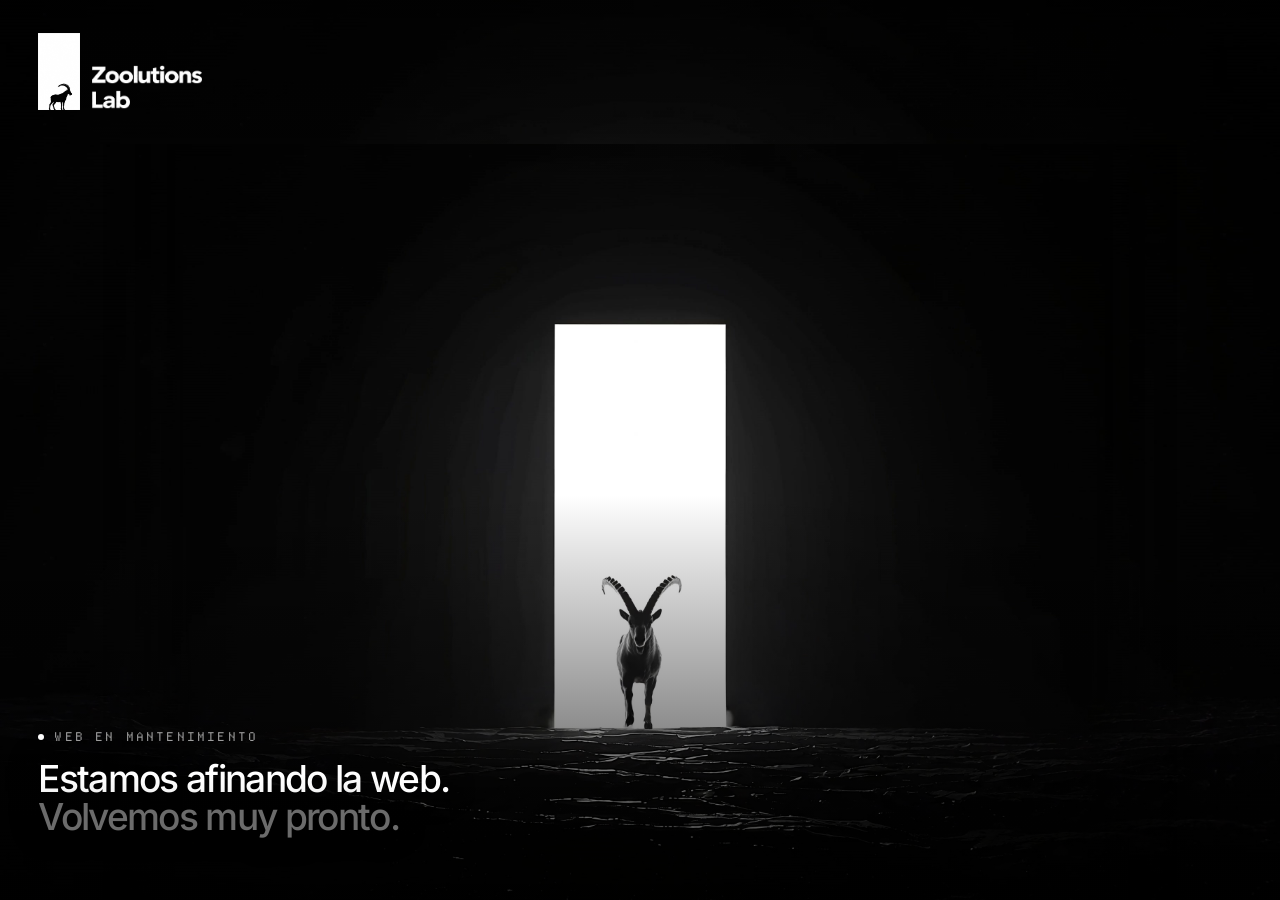
==== commit c787dbc5: "Add files via upload" ====
--- a/index.html
+++ b/index.html
@@ -2,3045 +2,44 @@
 <html lang="es">
 <head>
 <meta charset="utf-8">
-<meta name="viewport" content="width=device-width, initial-scale=1, viewport-fit=cover">
-<title>Zoolutions Lab — GOAT: Grow. Optimize. Automate. Transform.</title>
-<meta name="description" content="GOAT: Grow. Optimize. Automate. Transform. Automatización, módulos y servicios a medida para empresas de cualquier tamaño. Lo implantamos, lo mantenemos y lo mejoramos cada mes.">
+<meta name="viewport" content="width=device-width,initial-scale=1,viewport-fit=cover">
+<meta name="robots" content="noindex,nofollow">
+<title>Zoolutions Lab · En mantenimiento</title>
+<meta name="description" content="Zoolutions Lab está en mantenimiento. Volvemos muy pronto.">
 <meta name="theme-color" content="#000000">
-<meta property="og:title" content="Zoolutions Lab — Grow. Optimize. Automate. Transform.">
-<meta property="og:image" content="https://zoolutionslab.com/assets/zl-cabra-inicial-poster.jpg">
 <link rel="icon" type="image/png" href="assets/favicon-v60.png">
-<link rel="preload" href="assets/fonts/inter-600.woff2" as="font" type="font/woff2" crossorigin>
 <style>
-@font-face { font-family: "Departure Mono"; src: url("assets/fonts/departure-mono.woff2") format("woff2"); font-display: swap; }
-@font-face { font-family: "Inter"; src: url("assets/fonts/inter-400.woff2") format("woff2"); font-weight: 400; font-display: swap; }
-@font-face { font-family: "Inter"; src: url("assets/fonts/inter-500.woff2") format("woff2"); font-weight: 500; font-display: swap; }
-
-:root {
-  --ink: #fafafa;
-  --muted: rgba(250,250,250,.66);
-  --dim: rgba(250,250,250,.42);
-  --line: rgba(255,255,255,.10);
-  --card: rgba(255,255,255,.035);
-  --pixel: "Departure Mono", ui-monospace, monospace;
-  --sans: "Inter", system-ui, -apple-system, "Segoe UI", sans-serif;
-  --px: clamp(18px, 3.4vw, 56px);
-  --ease: cubic-bezier(.22, 1, .36, 1);
-}
-* { box-sizing: border-box; margin: 0; padding: 0; }
-html { background: #000; overflow-x: hidden; scroll-behavior: smooth; }
-body { background: #000; color: var(--ink); font-family: var(--sans); -webkit-font-smoothing: antialiased; text-rendering: geometricPrecision; overflow-x: hidden; }
-a { color: inherit; text-decoration: none; }
-img, video { display: block; }
-.skip { position: absolute; left: -999px; top: 8px; z-index: 99; background: #fff; color: #000; padding: 8px 12px; border-radius: 8px; }
-.skip:focus { left: 8px; }
-
-/* ---------- escenario con vídeo ---------- */
-.stage { position: relative; height: 100vh; height: 100svh; min-height: 560px; overflow: hidden; }
-.stage.short { height: 78vh; height: 78svh; min-height: 520px; }
-.plate { position: absolute; inset: 0; overflow: hidden; background: #000 url("assets/zl-cabra-inicial-poster.jpg") center / cover no-repeat; }
-.plate video { position: absolute; inset: 0; width: 100%; height: 100%; object-fit: cover; object-position: 50% 50%; }
-.plate::after { content: ""; position: absolute; inset: 0; pointer-events: none;
-  background:
-    linear-gradient(to right, rgba(0,0,0,.55) 0%, rgba(0,0,0,0) 34%, rgba(0,0,0,0) 66%, rgba(0,0,0,.55) 100%),
-    linear-gradient(to bottom, rgba(0,0,0,.35) 0%, rgba(0,0,0,0) 18%, rgba(0,0,0,0) 80%, rgba(0,0,0,.8) 100%); }
-.short .plate::after { background:
-    linear-gradient(to right, rgba(0,0,0,.6) 0%, rgba(0,0,0,0) 34%, rgba(0,0,0,0) 66%, rgba(0,0,0,.6) 100%),
-    linear-gradient(to bottom, rgba(0,0,0,.35) 0%, rgba(0,0,0,0) 18%, rgba(0,0,0,0) 72%, #000 100%); }
-.grain { position: absolute; inset: -50%; pointer-events: none; opacity: .07; mix-blend-mode: overlay;
-  background-image: url("data:image/svg+xml;utf8,<svg xmlns='http://www.w3.org/2000/svg' width='160' height='160'><filter id='n'><feTurbulence type='fractalNoise' baseFrequency='.9' numOctaves='2' stitchTiles='stitch'/></filter><rect width='100%' height='100%' filter='url(%23n)'/></svg>");
-  animation: grain 1.2s steps(6) infinite; }
-@keyframes grain { 0%{transform:translate(0,0)} 20%{transform:translate(-3%,2%)} 40%{transform:translate(2%,-3%)} 60%{transform:translate(-2%,-1%)} 80%{transform:translate(3%,3%)} 100%{transform:translate(0,0)} }
-
-/* ---------- barra superior ---------- */
-.top { position: absolute; z-index: 20; top: 0; left: 0; right: 0; display: flex; align-items: flex-start; justify-content: space-between; padding: clamp(18px, 2.6vw, 34px) var(--px) 0; }
-.brand { display: flex; align-items: center; gap: 14px; }
-.brand img { height: clamp(56px, 5.6vw, 84px); width: auto; }
-.brand span { font-family: var(--pixel); font-size: clamp(16px, 1.55vw, 23px); letter-spacing: .02em; line-height: 1.1; }
-.nav { position: absolute; left: 50%; top: clamp(18px, 2.6vw, 34px); translate: -50% 0; display: flex; align-items: center; gap: 2px; height: 46px; padding: 0 6px; border-radius: 999px; background: rgba(255,255,255,.94); box-shadow: 0 0 24px rgba(255,255,255,.14); }
-.nav a { font: 500 14px/1 var(--sans); color: #444; padding: 10px 16px; border-radius: 999px; transition: color .25s, background-color .25s; position: relative; }
-.nav a:hover { color: #050505; background: rgba(0,0,0,.05); }
-.nav a[aria-current="page"] { color: #050505; }
-.nav a[aria-current="page"]::after { content: ""; position: absolute; left: 50%; bottom: 3px; width: 4px; height: 4px; margin-left: -2px; background: #050505; }
-.pill { display: inline-flex; align-items: center; justify-content: center; gap: 10px; height: 46px; padding: 0 22px; border-radius: 999px; background: #fff; color: #050505; font: 500 15px/1 var(--sans); box-shadow: 0 0 24px rgba(255,255,255,.18); transition: transform .3s var(--ease), box-shadow .3s; white-space: nowrap; border: 0; cursor: pointer; }
-.pill:hover { transform: translateY(-1px); box-shadow: 0 0 34px rgba(255,255,255,.32); }
-.pill svg { width: 15px; height: 15px; transition: transform .3s var(--ease); }
-.pill:hover svg { transform: translateX(3px); }
-.burger { display: none; width: 44px; height: 44px; border-radius: 50%; border: 1px solid rgba(255,255,255,.18); background: rgba(255,255,255,.06); -webkit-backdrop-filter: blur(10px); backdrop-filter: blur(10px); cursor: pointer; position: relative; }
-.burger i { position: absolute; left: 13px; right: 13px; height: 1.5px; background: #fff; transition: transform .35s var(--ease), opacity .2s; }
-.burger i:nth-child(1) { top: 17px; } .burger i:nth-child(2) { top: 25px; }
-.menu-open .burger i:nth-child(1) { transform: translateY(4px) rotate(45deg); }
-.menu-open .burger i:nth-child(2) { transform: translateY(-4px) rotate(-45deg); }
-.drawer { position: fixed; inset: 0; z-index: 15; background: rgba(0,0,0,.92); -webkit-backdrop-filter: blur(14px); backdrop-filter: blur(14px); display: flex; flex-direction: column; justify-content: center; padding: 0 var(--px); opacity: 0; visibility: hidden; transition: opacity .4s, visibility .4s; }
-.menu-open .drawer { opacity: 1; visibility: visible; }
-.drawer a { font: 34px/1.5 var(--pixel); color: #fff; }
-.drawer a[aria-current="page"]::before { content: "> "; }
-.drawer a.pill { margin-top: 30px; align-self: flex-start; font: 500 15px/1 var(--sans); color: #050505; }
-
-/* ---------- titular y texto a los lados de la puerta ---------- */
-.hero { position: absolute; z-index: 4; left: 0; right: 0; top: 27%; display: flex; justify-content: space-between; align-items: flex-start; gap: 24px; padding: 0 var(--px); pointer-events: none; }
-.short .hero { top: 30%; }
-.hero > * { pointer-events: auto; }
-.left { width: min(42vw, 640px); }
-.right { width: min(34vw, 520px); text-align: right; display: flex; flex-direction: column; align-items: flex-end; padding-top: 56px; }
-.badge { display: inline-flex; align-items: center; gap: 10px; height: 34px; padding: 0 14px 0 6px; border-radius: 999px; background: rgba(20,20,20,.72); border: 1px solid rgba(255,255,255,.12); -webkit-backdrop-filter: blur(8px); backdrop-filter: blur(8px); font: 500 13px/1 var(--sans); color: rgba(255,255,255,.86); margin-bottom: 22px; }
-.badge i { display: inline-grid; place-items: center; width: 24px; height: 24px; border-radius: 50%; background: #fff; color: #050505; font: 13px/1 var(--pixel); font-style: normal; margin-right: -6px; border: 2px solid #111; }
-.badge i:last-of-type { margin-right: 4px; }
-.badge.solo { padding-left: 14px; }
-h1 { font-family: var(--pixel); font-weight: 400; font-size: clamp(32px, 4.1vw, 66px); line-height: 1.12; letter-spacing: -.01em; text-shadow: 0 0 30px rgba(0,0,0,.6); }
-h1 span { display: block; }
-.short h1 { font-size: clamp(30px, 3.6vw, 58px); }
-.right p { font-size: clamp(15px, 1.15vw, 17.5px); line-height: 1.55; color: var(--muted); max-width: 27em; text-shadow: 0 0 20px rgba(0,0,0,.8); }
-.actions { display: flex; align-items: center; gap: 22px; margin-top: 26px; flex-wrap: wrap; justify-content: flex-end; }
-.ghost { font: 500 15px/1 var(--sans); color: #fff; border-bottom: 1px solid rgba(255,255,255,.3); padding-bottom: 3px; transition: border-color .3s; }
-.ghost:hover { border-color: #fff; }
-
-/* datos al pie de la portada */
-.facts { position: absolute; z-index: 4; left: 0; right: 0; bottom: clamp(30px, 4.8vh, 50px); display: grid; grid-template-columns: repeat(4, 1fr); gap: 16px; padding: 0 var(--px); max-width: 1240px; margin: 0 auto; }
-.fact { text-align: center; }
-.fact .g { font: 22px/1 var(--pixel); color: rgba(255,255,255,.75); }
-.fact b { display: block; font: 400 clamp(20px, 1.8vw, 28px)/1.1 var(--pixel); margin-top: 12px; }
-.fact small { display: block; font-size: 12.5px; color: var(--dim); margin-top: 6px; letter-spacing: .01em; }
-
-/* ---------- contenido de las páginas interiores ---------- */
-.wrap { width: 100%; max-width: 1200px; margin: 0 auto; padding: 0 var(--px); }
-.sec { padding: clamp(56px, 8vw, 110px) 0 0; }
-.sec:first-child { padding-top: clamp(24px, 4vw, 48px); }
-.label { display: flex; align-items: center; gap: 12px; font: 13px/1 var(--pixel); color: var(--dim); text-transform: uppercase; letter-spacing: .12em; margin-bottom: 26px; }
-.label::before { content: ""; width: 8px; height: 8px; background: #fff; }
-.label::after { content: ""; flex: 1; height: 1px; background: var(--line); }
-h2 { font: 400 clamp(26px, 3vw, 44px)/1.15 var(--pixel); letter-spacing: -.01em; margin-bottom: 18px; max-width: 22ch; }
-.lead { font-size: clamp(15px, 1.2vw, 18px); line-height: 1.6; color: var(--muted); max-width: 46em; }
-.grid { display: grid; gap: 14px; }
-.g2 { grid-template-columns: repeat(2, 1fr); }
-.g3 { grid-template-columns: repeat(3, 1fr); }
-.g4 { grid-template-columns: repeat(4, 1fr); }
-.card { position: relative; background: var(--card); border: 1px solid var(--line); border-radius: 18px; padding: clamp(22px, 2.2vw, 32px); transition: border-color .35s, background-color .35s, transform .35s var(--ease); overflow: hidden; }
-.card:hover { border-color: rgba(255,255,255,.24); background: rgba(255,255,255,.055); transform: translateY(-2px); }
-.card .n { font: 13px/1 var(--pixel); color: var(--dim); }
-.card .ico { font: 26px/1 var(--pixel); color: #fff; margin-bottom: 26px; display: block; }
-.card h3 { font: 400 clamp(19px, 1.6vw, 24px)/1.2 var(--pixel); margin: 0 0 12px; letter-spacing: -.005em; }
-.card p, .card li { font-size: 15px; line-height: 1.6; color: var(--muted); }
-.card ul { list-style: none; display: grid; gap: 12px; margin-top: 4px; }
-.card li b { color: #fff; font-weight: 500; }
-.tag { display: inline-flex; align-items: center; gap: 8px; height: 26px; padding: 0 11px; border-radius: 999px; border: 1px solid rgba(255,255,255,.18); font: 12px/1 var(--pixel); color: #fff; margin-bottom: 18px; letter-spacing: .02em; }
-.tag.live::before { content: ""; width: 7px; height: 7px; border-radius: 50%; background: #fff; box-shadow: 0 0 10px #fff; animation: pulse 2s infinite; }
-.tag.soon { color: var(--dim); }
-.kicker { display: block; font: 12px/1 var(--pixel); color: var(--dim); text-transform: uppercase; letter-spacing: .14em; margin-bottom: 10px; }
-@keyframes pulse { 50% { opacity: .35; } }
-
-/* módulos */
-.mods { display: grid; grid-template-columns: 1.1fr 1fr; gap: 14px; }
-.mod-live { display: grid; gap: 10px; }
-.mod-live div { display: flex; align-items: center; gap: 14px; padding: 16px 18px; border-radius: 14px; border: 1px solid rgba(255,255,255,.2); background: rgba(255,255,255,.06); font: 16px/1.2 var(--pixel); }
-.mod-live div::before { content: ""; width: 8px; height: 8px; border-radius: 50%; background: #fff; box-shadow: 0 0 12px #fff; animation: pulse 2s infinite; flex: none; }
-.chips { display: flex; flex-wrap: wrap; gap: 8px; }
-.chips span { display: inline-flex; align-items: center; height: 36px; padding: 0 14px; border-radius: 999px; border: 1px solid var(--line); font-size: 14px; color: var(--muted); transition: border-color .3s, color .3s; }
-.chips span:hover { border-color: rgba(255,255,255,.3); color: #fff; }
-.sub { font: 12px/1 var(--pixel); color: var(--dim); text-transform: uppercase; letter-spacing: .12em; margin: 0 0 14px; }
-
-/* pasos */
-.steps .card { min-height: 220px; display: flex; flex-direction: column; }
-.steps .card .big { font: 400 clamp(38px, 4vw, 58px)/1 var(--pixel); color: rgba(255,255,255,.16); margin-bottom: 34px; transition: color .35s; }
-.steps .card:hover .big { color: #fff; }
-
-/* proyectos sin anunciar */
-.redact { background: #fff; color: #fff; border-radius: 2px; padding: 0 .1em; user-select: none; }
-.bars { display: grid; gap: 7px; margin: 6px 0 18px; }
-.bars i { display: block; height: 9px; width: 100%; background: rgba(255,255,255,.12); border-radius: 2px; }
-.teaser { background: repeating-linear-gradient(135deg, rgba(255,255,255,.025) 0 10px, transparent 10px 20px), var(--card); }
-.more { margin-top: 18px; font: 14px/1 var(--pixel); }
-.more a { border-bottom: 1px solid rgba(255,255,255,.3); padding-bottom: 3px; }
-
-/* llamada final */
-.cta { margin: clamp(64px, 9vw, 120px) 0 0; padding: clamp(36px, 5vw, 64px); border-radius: 22px; border: 1px solid var(--line); background: radial-gradient(ellipse at 50% 120%, rgba(255,255,255,.12), transparent 60%), var(--card); display: flex; align-items: center; justify-content: space-between; gap: 28px; flex-wrap: wrap; }
-.cta h2 { margin: 0; max-width: 20ch; }
-
-/* formulario */
-.form { display: grid; gap: 16px; margin-top: 8px; }
-.field { display: grid; gap: 8px; }
-.field label { font: 12px/1 var(--pixel); color: var(--dim); text-transform: uppercase; letter-spacing: .1em; }
-.field input, .field select, .field textarea { width: 100%; font: 15px/1.4 var(--sans); color: #fff; background: rgba(255,255,255,.04); border: 1px solid var(--line); border-radius: 12px; padding: 13px 14px; outline: none; transition: border-color .25s, background-color .25s; -webkit-appearance: none; appearance: none; }
-.field textarea { min-height: 130px; resize: vertical; }
-.field select { background-image: linear-gradient(45deg, transparent 50%, #fff 50%), linear-gradient(135deg, #fff 50%, transparent 50%); background-position: calc(100% - 20px) 55%, calc(100% - 15px) 55%; background-size: 5px 5px; background-repeat: no-repeat; }
-.field select option { background: #111; }
-.field input:focus, .field select:focus, .field textarea:focus { border-color: rgba(255,255,255,.45); background: rgba(255,255,255,.07); }
-.form .pill { justify-self: start; margin-top: 4px; }
-.form-note { font-size: 13px; color: var(--dim); }
-.pitch { font: 400 clamp(19px, 1.6vw, 24px)/1.4 var(--pixel); color: #fff; margin-bottom: 18px; }
-.contact-line { display: flex; justify-content: space-between; align-items: center; gap: 12px; flex-wrap: wrap; border-top: 1px solid var(--line); margin-top: 26px; padding-top: 20px; }
-.contact-line span { font: 12px/1 var(--pixel); color: var(--dim); text-transform: uppercase; letter-spacing: .1em; }
-.contact-line a { font: 16px/1 var(--pixel); }
-
-/* pie */
-.site-foot { margin-top: clamp(64px, 9vw, 120px); border-top: 1px solid var(--line); }
-.site-foot .wrap { display: flex; justify-content: space-between; align-items: center; gap: 18px; flex-wrap: wrap; padding-top: 28px; padding-bottom: 34px; }
-.site-foot .fb { display: flex; align-items: center; gap: 12px; font: 15px/1.1 var(--pixel); }
-.site-foot .fb img { height: 40px; width: auto; }
-.site-foot nav { display: flex; gap: 22px; flex-wrap: wrap; font-size: 14px; color: var(--muted); }
-.site-foot nav a:hover { color: #fff; }
-.site-foot small { width: 100%; font-size: 12.5px; color: var(--dim); }
-
-/* ---------- animaciones ---------- */
-@media (prefers-reduced-motion: no-preference) {
-  .rise { opacity: 0; transform: translateY(14px); animation: rise .9s var(--ease) forwards; }
-  .d1 { animation-delay: .15s } .d2 { animation-delay: .3s } .d3 { animation-delay: .45s } .d4 { animation-delay: .6s } .d5 { animation-delay: .8s }
-  @keyframes rise { to { opacity: 1; transform: none; } }
-  .js .rv { opacity: 0; transform: translateY(18px); transition: opacity .8s var(--ease), transform .8s var(--ease); }
-  .js .rv.in { opacity: 1; transform: none; }
-}
-@media (prefers-reduced-motion: reduce) { .grain, .tag.live::before, .mod-live div::before { animation: none; } }
-
-/* ---------- pantallas medianas ---------- */
-@media (max-width: 1100px) {
-  .hero { top: 24%; }
-  .right { padding-top: 40px; }
-  .facts { grid-template-columns: repeat(2, 1fr); row-gap: 18px; max-width: 760px; }
-  .fact:nth-child(n+3) { display: none; }
-  .g4 { grid-template-columns: repeat(2, 1fr); }
-  .g3 { grid-template-columns: repeat(2, 1fr); }
-  .nav a { padding: 10px 11px; }
-}
-@media (max-width: 900px) {
-  .nav { display: none; }
-  .burger { display: block; }
-  .top .pill.top-cta { display: none; }
-  .mods { grid-template-columns: 1fr; }
-}
-
-/* ---------- móvil: vídeo arriba, texto debajo sobre negro ---------- */
-@media (max-width: 760px), (max-aspect-ratio: 4/5) {
-  .stage, .stage.short { height: auto; min-height: 0; overflow: visible; }
-  .plate { position: relative; height: 72svh; min-height: 440px; }
-  .short .plate { height: 58svh; min-height: 380px; }
-  .plate::after, .short .plate::after { background: linear-gradient(to bottom, rgba(0,0,0,.45) 0%, rgba(0,0,0,0) 22%, rgba(0,0,0,0) 70%, #000 100%); }
-  .top { padding-top: 16px; }
-  .brand img { height: 46px; }
-  .hero, .short .hero { position: relative; top: auto; flex-direction: column; gap: 0; margin-top: -40px; padding-bottom: 8px; }
-  .left, .right { width: 100%; }
-  .left h1 span { display: inline; }
-  .right { text-align: left; align-items: flex-start; padding-top: 18px; }
-  .actions { justify-content: flex-start; }
-  h1, .short h1 { font-size: clamp(30px, 9.4vw, 44px); }
-  .facts { position: relative; bottom: auto; grid-template-columns: repeat(2, 1fr); row-gap: 26px; padding: 40px var(--px) 0; }
-  .fact { text-align: left; }
-  .fact:nth-child(n+3) { display: block; }
-  .g2, .g3, .g4 { grid-template-columns: 1fr; }
-  .steps .card { min-height: 0; }
-  .cta { flex-direction: column; align-items: flex-start; }
-}
-
-/* =====================================================================
-   PÁGINAS DE UNA SOLA PANTALLA: contenido a los lados y abajo de la puerta
-   ===================================================================== */
-.stage.full { height: 100vh; height: 100svh; min-height: 0; }
-.full .plate::after { background:
-    linear-gradient(to right, rgba(0,0,0,.62) 0%, rgba(0,0,0,.15) 36%, rgba(0,0,0,0) 42%, rgba(0,0,0,0) 58%, rgba(0,0,0,.15) 64%, rgba(0,0,0,.62) 100%),
-    linear-gradient(to bottom, rgba(0,0,0,.4) 0%, rgba(0,0,0,0) 16%, rgba(0,0,0,0) 76%, rgba(0,0,0,.85) 100%); }
-.zone { position: absolute; z-index: 4; display: flex; flex-direction: column; gap: clamp(8px, 1.4vh, 14px); }
-.z-left { left: var(--px); top: clamp(124px, 15.5vh, 156px); bottom: 21vh; width: min(35vw, 560px); }
-.z-right { right: var(--px); top: clamp(110px, 15vh, 150px); bottom: 21vh; width: min(34vw, 540px); align-items: stretch; }
-.z-bottom { left: var(--px); right: var(--px); bottom: clamp(14px, 2.6vh, 28px); }
-.zone h1 { font-size: min(3.5vw, 6.2vh); line-height: 1.1; }
-.zone .badge { margin-bottom: 4px; align-self: flex-start; }
-.zone .intro { font-size: clamp(13.5px, 1.75vh, 16px); line-height: 1.5; color: var(--muted); max-width: 34em; text-shadow: 0 0 16px rgba(0,0,0,.9); }
-.glass { background: rgba(0,0,0,.52); border: 1px solid rgba(255,255,255,.11); -webkit-backdrop-filter: blur(12px); backdrop-filter: blur(12px); border-radius: 16px; padding: clamp(12px, 1.8vh, 18px) clamp(14px, 1.3vw, 20px); }
-.glass h3 { font: 400 clamp(14px, 2vh, 18px)/1.2 var(--pixel); margin-bottom: 4px; }
-.glass p, .glass li { font-size: clamp(12.5px, 1.6vh, 14.5px); line-height: 1.45; color: var(--muted); }
-.glass .tag { margin-bottom: clamp(6px, 1.1vh, 10px); height: 22px; font-size: 11px; }
-.glass .kicker { margin-bottom: 4px; font-size: 11px; }
-.glass ul { list-style: none; display: grid; gap: 4px; margin-top: 4px; }
-.glass li b { color: #fff; font-weight: 500; }
-.zlabel { font: 11.5px/1 var(--pixel); color: rgba(255,255,255,.55); text-transform: uppercase; letter-spacing: .14em; display: flex; align-items: center; gap: 8px; }
-.zlabel::before { content: ""; width: 6px; height: 6px; background: #fff; }
-.svc { display: grid; gap: clamp(8px, 1.3vh, 12px); }
-.svc div { display: grid; grid-template-columns: 28px 1fr; column-gap: 10px; }
-.svc .g { font: 16px/1.25 var(--pixel); color: #fff; grid-row: span 2; }
-.svc b { font: 400 clamp(13.5px, 1.9vh, 16.5px)/1.25 var(--pixel); color: #fff; }
-.svc span { font-size: clamp(12px, 1.55vh, 14px); line-height: 1.4; color: var(--muted); }
-.zone .mod-live { gap: clamp(5px, .8vh, 8px); }
-.zone .mod-live div { padding: clamp(7px, 1.1vh, 11px) 14px; font-size: clamp(13px, 1.75vh, 15px); border-radius: 11px; }
-.zone .chips { gap: 6px; }
-.zone .chips span { height: clamp(26px, 3.3vh, 32px); padding: 0 11px; font-size: clamp(11.5px, 1.5vh, 13px); }
-.steps-row { display: grid; grid-template-columns: repeat(4, 1fr); gap: 12px; }
-.steps-row .glass { display: grid; grid-template-columns: auto 1fr; column-gap: 12px; align-items: start; padding: 12px 16px; }
-.steps-row .n { font: 400 clamp(22px, 3.2vh, 30px)/1 var(--pixel); color: rgba(255,255,255,.35); grid-row: span 2; }
-.steps-row b { font: 400 clamp(13.5px, 1.9vh, 16px)/1.2 var(--pixel); }
-.steps-row span { font-size: clamp(11.5px, 1.5vh, 13px); color: var(--muted); line-height: 1.35; }
-.bottom-cta { display: flex; align-items: center; justify-content: space-between; gap: 18px; }
-.bottom-cta p { font: 400 clamp(16px, 2.4vh, 22px)/1.2 var(--pixel); text-shadow: 0 0 16px rgba(0,0,0,.9); }
-.zone .redact { font-size: .9em; }
-.zone .bars { margin: 4px 0 8px; gap: 5px; } .zone .bars i { height: 6px; }
-.pair { display: grid; grid-template-columns: 1fr 1fr; gap: 10px; }
-.zone .form { gap: clamp(7px, 1.1vh, 11px); margin: 0; }
-.zone .field { gap: 5px; }
-.zone .field label { font-size: 10.5px; }
-.zone .field input, .zone .field select { padding: clamp(8px, 1.2vh, 11px) 12px; font-size: 14px; border-radius: 10px; }
-.zone .field textarea { min-height: clamp(60px, 10vh, 100px); padding: 10px 12px; font-size: 14px; border-radius: 10px; }
-.zone .form .pill { height: 42px; font-size: 14px; }
-.zone .form-note { font-size: 12px; min-height: 1em; }
-.mini-foot { position: absolute; z-index: 4; left: 50%; translate: -50% 0; bottom: 6px; font-size: 11px; color: var(--dim); white-space: nowrap; }
-.foot-strip { display: grid; grid-template-columns: repeat(3, 1fr); gap: 12px; }
-
-/* pantallas estrechas o bajas: se apila debajo del vídeo y se hace scroll */
-@media (max-width: 1100px), (max-height: 640px), (max-aspect-ratio: 4/5) {
-  .stage.full { height: auto; overflow: visible; }
-  .full .plate { position: relative; height: 62svh; min-height: 380px; }
-  .full .plate::after { background: linear-gradient(to bottom, rgba(0,0,0,.45) 0%, rgba(0,0,0,0) 22%, rgba(0,0,0,0) 70%, #000 100%); }
-  .zone { position: relative; left: auto; right: auto; top: auto; bottom: auto; width: auto; padding: 0 var(--px); margin-top: 18px; }
-  .z-left { margin-top: -30px; }
-  .zone h1 { font-size: clamp(30px, 7vw, 46px); }
-  .zone h1 span { display: inline; }
-  .steps-row, .foot-strip { grid-template-columns: repeat(2, 1fr); }
-  .z-bottom { padding-bottom: 40px; }
-  .mini-foot { position: relative; left: auto; translate: none; display: block; text-align: center; padding: 0 0 24px; }
-  .bottom-cta { flex-wrap: wrap; }
-}
-@media (max-width: 560px) { .steps-row, .foot-strip, .pair { grid-template-columns: 1fr; } }
-
-.zone > * { flex-shrink: 0; }
-@media (max-height: 800px) and (min-width: 1101px) { .zone .glass { padding: 10px 14px; } .zone .glass p { font-size: 12.5px; line-height: 1.4; } .zone .mod-live div { padding: 6px 12px; } .svc { gap: 7px; } }
-
-/* ---------- nuevo logo ---------- */
-.brand { gap: clamp(12px, 1.2vw, 18px); align-items: flex-end; }
-.brand img.door { height: clamp(58px, 6vw, 88px); width: auto; }
-.brand img.word { height: clamp(15px, 1.45vw, 21px); width: auto; margin-bottom: 2px; }
-.site-foot .fb img, .foot-door { height: 40px; }
-
-/* ---------- animales de los módulos ---------- */
-.ani { width: 22px; height: 22px; flex: none; color: #fff; }
-.zone .mod-live div::before { display: none; }
-.zone .mod-live div { gap: 12px; }
-.zone .mod-live div .ani { width: clamp(20px, 2.8vh, 26px); height: clamp(20px, 2.8vh, 26px); }
-.zone .mod-live div::after { content: ""; margin-left: auto; width: 7px; height: 7px; border-radius: 50%; background: #fff; box-shadow: 0 0 10px #fff; animation: pulse 2s infinite; flex: none; }
-.chips span { gap: 7px; }
-.chips span .ani { width: 17px; height: 17px; opacity: .9; }
-.chips span em { font-style: normal; font: 10px/1 var(--pixel); color: var(--dim); border-left: 1px solid var(--line); padding-left: 7px; margin-left: 2px; text-transform: uppercase; letter-spacing: .06em; }
-.pack { display: flex; align-items: flex-end; gap: 12px; }
-.pack img { height: clamp(34px, 5.2vh, 52px); width: auto; filter: drop-shadow(0 0 10px rgba(0,0,0,.8)); }
-.pack p { font-size: clamp(12.5px, 1.6vh, 14.5px); color: var(--muted); line-height: 1.35; text-shadow: 0 0 14px rgba(0,0,0,.9); }
-.pack b { color: #fff; font-weight: 500; }
-@media (max-width: 760px), (max-aspect-ratio: 4/5) { .brand img.door { height: 48px; } .brand img.word { height: 14px; } }
-
-.zone h1.compact { font-size: min(2.75vw, 5.2vh); }
-.zr-tight { top: clamp(96px, 12.5vh, 130px); gap: clamp(6px, 1vh, 10px); }
-.zr-tight .glass { padding: clamp(10px, 1.4vh, 14px) clamp(12px, 1.1vw, 16px); }
-.zr-tight .mod-live { grid-template-columns: 1fr 1fr; gap: 6px; }
-.zr-tight .mod-live div { padding: clamp(6px, .9vh, 9px) 10px; font-size: clamp(12px, 1.6vh, 13.5px); gap: 9px; border-radius: 10px; }
-.zr-tight .mod-live div:last-child { grid-column: span 2; }
-.zr-tight .mod-live div .ani { width: clamp(17px, 2.3vh, 22px); height: clamp(17px, 2.3vh, 22px); }
-.zr-tight .mod-live div::after { width: 6px; height: 6px; }
-.zr-tight .chips span { height: clamp(24px, 3vh, 29px); font-size: clamp(11px, 1.45vh, 12.5px); padding: 0 9px; }
-.zr-tight .chips span .ani { width: 15px; height: 15px; }
-
-@media (max-height: 760px) and (min-width: 1101px) { .brand img.door { height: 64px; } .brand img.word { height: 15px; } }
-@media (max-width: 1100px), (max-height: 640px), (max-aspect-ratio: 4/5) {
-  .zone h1.compact { font-size: clamp(28px, 6.4vw, 44px); }
-  .zr-tight { top: auto; }
-  .mini-foot { white-space: normal; padding: 0 var(--px) 24px; }
-}
-
-
-</style>
-<style>
-/* ===== Zoolutions Lab · v7 — tipografía Apple (Inter) en toda la web ===== */
-@font-face { font-family: "Inter"; src: url("assets/fonts/inter-600.woff2") format("woff2"); font-weight: 600; font-display: swap; }
-:root { --inter: "Inter", system-ui, -apple-system, "Segoe UI", Helvetica, Arial, sans-serif; }
-body.one { background: #000; font-family: var(--inter); }
-body.one .top { position: fixed; transition: background .5s; }
-body.one.past .top { background: linear-gradient(to bottom, rgba(0,0,0,.72), rgba(0,0,0,0)); }
-
-/* logo: puerta + "Zoolutions" arriba y "Lab" abajo, pegados a su derecha */
-.brand { align-items: flex-end; gap: clamp(10px, 1vw, 14px); }
-.brand img.door { height: clamp(58px, 6vw, 88px); width: auto; }
-.brand .stack { display: flex; flex-direction: column; align-items: flex-start; gap: clamp(4px, .45vw, 7px); margin-bottom: 1px; }
-.brand .stack img { height: clamp(15px, 1.5vw, 22px); width: auto; display: block; }
-.nav a, .pill, .drawer .pill { font-family: var(--inter); }
-.drawer a { font: 600 34px/1.5 var(--inter); letter-spacing: -0.04em; }
-
-/* ---------- portada ---------- */
-.hero-stage { position: relative; z-index: 3; background: #000; }
-.hero h1, .hero p, .facts { font-family: var(--inter); }
-.goat-word { font: 600 clamp(84px, 11.2vw, 196px)/.82 var(--inter); letter-spacing: -0.065em; margin: 0 0 0 -0.04em; background: linear-gradient(180deg, #fff 0%, #fff 55%, rgba(255,255,255,.55) 100%); -webkit-background-clip: text; background-clip: text; color: transparent; text-shadow: none; }
-.goat-sub { margin-top: clamp(14px, 1.6vw, 22px); font: 600 clamp(17px, 1.65vw, 27px)/1.2 var(--inter); letter-spacing: -0.035em; color: rgba(255,255,255,.5); }
-.goat-sub b { color: #fff; font-weight: 600; }
-.hero .badge { font-family: var(--inter); }
-.hero .right p { font-family: var(--inter); font-size: clamp(15px, 1.15vw, 18px); letter-spacing: -0.01em; color: rgba(255,255,255,.72); }
-.hero .right p strong { color: #fff; font-weight: 600; }
-.hero .ghost { font-family: var(--inter); }
-.facts .fact b { font: 600 clamp(24px, 2.2vw, 34px)/1 var(--inter); letter-spacing: -0.05em; margin-top: 0; }
-.facts .fact b i { font-style: normal; display: inline-block; width: 1.25em; height: 1.25em; line-height: 1.25em; border-radius: 9px; background: #fff; color: #000; margin-right: .35em; font-size: .8em; vertical-align: .08em; text-align: center; letter-spacing: 0; }
-.facts .fact small { font-family: var(--inter); font-size: 12.5px; margin-top: 8px; }
-.hero-stage .mini-foot { font-family: var(--inter); font-size: 12px; }
-
-/* difuminado entre la portada y el desierto */
-.seam { position: absolute; left: 0; right: 0; bottom: 0; height: 26vh; transform: translateY(50%); z-index: 4; pointer-events: none;
-  -webkit-backdrop-filter: blur(22px); backdrop-filter: blur(22px);
-  -webkit-mask-image: linear-gradient(to bottom, transparent 0%, #000 38%, #000 62%, transparent 100%); mask-image: linear-gradient(to bottom, transparent 0%, #000 38%, #000 62%, transparent 100%);
-  background: linear-gradient(to bottom, rgba(0,0,0,0), rgba(0,0,0,.35) 50%, rgba(0,0,0,0)); }
-
-/* ---------- fondo: desierto + cielo vivo ---------- */
-.desert { position: fixed; inset: 0; z-index: 0; overflow: hidden; opacity: 0; background: #000 url("assets/desierto-poster-v60.jpg") center / cover no-repeat; }
-.desert video { position: absolute; inset: 0; width: 100%; height: 100%; object-fit: cover; object-position: 50% 60%; transform: scale(var(--dz, 1.1)); transform-origin: 50% 70%; }
-#sky { position: absolute; inset: 0; width: 100%; height: 100%; display: block; }
-.desert::after { content: ""; position: absolute; inset: 0; background: radial-gradient(ellipse at 50% 40%, rgba(0,0,0,.04), rgba(0,0,0,.55) 78%), rgba(0,0,0,var(--dk, .22)); pointer-events: none; }
-
-/* ---------- contenido ---------- */
-.flow { position: relative; z-index: 2; font-family: var(--inter); color: #f2f2f0; }
-.flow section { scroll-margin-top: 90px; }
-.wrap2 { width: 100%; max-width: 1240px; margin: 0 auto; padding: 0 clamp(18px, 3vw, 40px); }
-.sec2 { padding: clamp(120px, 18vh, 200px) 0 0; }
-.flow h2, .flow h3, .flow h4 { font-family: var(--inter); margin: 0; max-width: none; }
-.kick { display: inline-flex; align-items: center; gap: 10px; font: 500 13px/1 var(--inter); letter-spacing: .14em; text-transform: uppercase; color: rgba(255,255,255,.75); }
-.kick::before, .kick::after { content: "✳"; font-size: 13px; color: rgba(255,255,255,.9); letter-spacing: 0; }
-.flow .big { font-weight: 600; font-size: clamp(40px, 6.4vw, 96px); line-height: 1.02; letter-spacing: -0.045em; margin-top: 22px; }
-.flow .mid { font-weight: 600; font-size: clamp(30px, 4.2vw, 60px); line-height: 1.05; letter-spacing: -0.045em; margin-top: 20px; }
-.big .dim, .mid .dim { display: block; color: rgba(255,255,255,.42); }
-.lead2 { font-size: clamp(19px, 2.1vw, 30px); line-height: 1.32; letter-spacing: -0.02em; font-weight: 500; max-width: 26em; margin-top: 40px; }
-.lead2 .w { opacity: .16; transition: opacity .25s linear; }
-.lead2 .w.lit { opacity: 1; }
-.center { text-align: center; }
-.center .lead2 { margin-left: auto; margin-right: auto; }
-
-.box { position: relative; border-radius: 20px; padding: clamp(20px, 2vw, 28px); overflow: hidden; }
-.solid { background: #141414; border: 1px solid rgba(255,255,255,.07); }
-.glass { background: rgba(16,16,16,.34); border: 1px solid rgba(255,255,255,.13); -webkit-backdrop-filter: blur(18px) saturate(1.1); backdrop-filter: blur(18px) saturate(1.1); }
-.box .kick { font-size: 12.5px; display: flex; justify-content: center; }
-.flow .box h3 { font-weight: 600; font-size: clamp(19px, 1.6vw, 24px); letter-spacing: -0.035em; line-height: 1.2; margin: 14px 0 8px; }
-.box p { font-size: 15px; line-height: 1.5; color: rgba(255,255,255,.7); letter-spacing: -0.01em; }
-.label3 { font: 500 12px/1 var(--inter); letter-spacing: .14em; text-transform: uppercase; color: rgba(255,255,255,.6); }
-
-.bento { display: grid; grid-template-columns: repeat(3, 1fr); gap: 18px; margin-top: 56px; }
-.bento .tall { grid-row: span 2; display: flex; flex-direction: column; justify-content: space-between; min-height: 560px; }
-.rows div { display: grid; grid-template-columns: 1.1fr 1.4fr .7fr; gap: 10px; padding: 16px 0; border-top: 1px solid rgba(255,255,255,.12); font-size: 15px; letter-spacing: -0.01em; }
-.rows div:first-child { border-top: 0; }
-.rows span:nth-child(2), .rows span:last-child { color: rgba(255,255,255,.62); }
-.rows span:last-child { text-align: right; }
-.quote { text-align: center; }
-.quote blockquote { font-size: clamp(17px, 1.45vw, 20px); line-height: 1.45; letter-spacing: -0.015em; margin: 26px auto 22px; max-width: 24em; }
-.quote cite { font-style: normal; font-size: 14px; color: rgba(255,255,255,.7); }
-.stat { display: flex; flex-direction: column; align-items: center; justify-content: center; text-align: center; min-height: 270px; }
-.stat b { font-weight: 600; font-size: clamp(64px, 7vw, 104px); letter-spacing: -0.05em; line-height: .95; }
-.stat span { font-size: 18px; font-weight: 500; letter-spacing: -0.02em; margin-top: 10px; color: rgba(255,255,255,.88); }
-.tools { display: flex; flex-direction: column; justify-content: space-between; min-height: 270px; }
-.tools .row { display: flex; justify-content: center; gap: 12px; margin-top: 18px; }
-.tools .row i { width: 52px; height: 52px; display: grid; place-items: center; border-radius: 13px; background: rgba(255,255,255,.07); border: 1px solid rgba(255,255,255,.14); }
-.tools .row svg { width: 26px; height: 26px; color: #fff; }
-.tools .row img { height: 28px; width: auto; }
-.contact-box { display: flex; flex-direction: column; justify-content: space-between; text-align: center; min-height: 270px; }
-.contact-box a.m { font-size: 16px; }
-
-.btn2 { display: inline-flex; align-items: center; gap: 10px; height: 48px; padding: 0 8px 0 24px; border-radius: 999px; background: #fff; color: #0a0a0a; font: 500 15px/1 var(--inter); letter-spacing: -0.01em; transition: transform .25s, background-color .25s; }
-.btn2 i { width: 34px; height: 34px; border-radius: 50%; background: #0a0a0a; color: #fff; display: grid; place-items: center; font-style: normal; }
-.btn2 i svg { width: 15px; height: 15px; }
-.btn2:hover { transform: translateY(-1px); background: #f0f0f0; }
-.btn3 { display: inline-flex; align-items: center; height: 48px; padding: 0 24px; border-radius: 999px; border: 1px solid rgba(255,255,255,.55); color: #fff; font: 500 15px/1 var(--inter); transition: background-color .25s; }
-.btn3:hover { background: rgba(255,255,255,.08); }
-.chips2 { display: flex; flex-wrap: wrap; gap: 8px; }
-.chips2 span { display: inline-flex; align-items: center; gap: 7px; height: 30px; padding: 0 13px; border-radius: 999px; background: rgba(255,255,255,.07); border: 1px solid rgba(255,255,255,.13); font: 500 12.5px/1 var(--inter); color: rgba(255,255,255,.88); white-space: nowrap; }
-.chips2 .dot { width: 6px; height: 6px; border-radius: 50%; background: #fff; box-shadow: 0 0 0 3px rgba(255,255,255,.18); }
-
-.cases { display: grid; grid-template-columns: 1.15fr 1fr; gap: 18px; margin-top: 50px; }
-.cases .box { min-height: 300px; display: flex; flex-direction: column; justify-content: flex-end; }
-.cases .feature { grid-row: span 2; min-height: 620px; }
-.flow .cases .feature h3 { font-size: clamp(26px, 2.4vw, 36px); }
-.cases .num { position: absolute; top: 22px; right: 26px; font-weight: 600; font-size: 14px; color: rgba(255,255,255,.5); }
-.cases .chips2 { margin-top: 18px; }
-.apps { display: grid; grid-template-columns: repeat(3, 1fr); gap: 18px; margin-top: 18px; }
-.apps .box { min-height: 200px; display: flex; flex-direction: column; justify-content: space-between; }
-.redact { background: #fff; color: #fff; border-radius: 3px; padding: 0 .12em; user-select: none; }
-.steps2 { display: grid; grid-template-columns: repeat(4, 1fr); gap: 14px; margin-top: 50px; }
-.steps2 .box { min-height: 240px; display: flex; flex-direction: column; justify-content: space-between; }
-.steps2 .n { font-weight: 600; font-size: 56px; letter-spacing: -0.05em; color: rgba(255,255,255,.22); line-height: 1; }
-.cta2 { text-align: center; padding: clamp(120px, 18vh, 200px) 0 clamp(80px, 12vh, 140px); }
-.cta2 .acts { display: flex; gap: 14px; justify-content: center; margin-top: 36px; flex-wrap: wrap; }
-
-/* ---------- aparición "como un vídeo que se genera" (ligada al scroll) ---------- */
-.js .gen { --p: 0; opacity: calc(.15 + var(--p) * .85);
-  transform: perspective(1200px) translateY(calc((1 - var(--p)) * 70px)) rotateX(calc((1 - var(--p)) * 16deg)) scale(calc(.9 + var(--p) * .1));
-  filter: blur(calc((1 - var(--p)) * 14px)) brightness(calc(.6 + var(--p) * .4));
-  clip-path: inset(calc((1 - var(--p)) * 62%) 0 0 0 round 20px); transform-origin: 50% 100%; will-change: transform, clip-path, filter; }
-.js .gen.box::after { content: ""; position: absolute; inset: 0; pointer-events: none; border-radius: inherit;
-  background: linear-gradient(180deg, rgba(255,255,255,0) 0%, rgba(255,255,255,.16) 48%, rgba(255,255,255,0) 52%, rgba(255,255,255,0) 100%);
-  background-size: 100% 260%; background-position: 0 calc(var(--p) * 100%); opacity: calc((1 - var(--p)) * 3); mix-blend-mode: screen; }
-.js .gen-t { --p: 0; opacity: var(--p); transform: translateY(calc((1 - var(--p)) * 40px)); filter: blur(calc((1 - var(--p)) * 10px)); letter-spacing: calc(-0.045em + (1 - var(--p)) * .06em); }
-@media (prefers-reduced-motion: reduce) { .js .gen, .js .gen-t { opacity: 1; transform: none; filter: none; clip-path: none; } .js .gen.box::after { display: none; } .lead2 .w { opacity: 1; } }
-
-/* ---------- Mirror Hall de los módulos ---------- */
-.hall { position: relative; height: 800vh; }
-.hall-stage { position: sticky; top: 0; height: 100vh; height: 100svh; overflow: hidden; display: flex; flex-direction: column; align-items: center; }
-.hall-head { text-align: center; padding-top: clamp(96px, 13vh, 130px); position: relative; z-index: 3; }
-.hall-head .mid { margin-top: 14px; }
-.hall-head p.s { margin-top: 12px; font-size: 15px; color: rgba(255,255,255,.6); letter-spacing: -0.01em; }
-.ring-wrap { position: relative; flex: 1; width: 100%; perspective: 1400px; perspective-origin: 50% 40%; }
-.ring { position: absolute; left: 50%; top: 40%; width: 0; height: 0; transform-style: preserve-3d; }
-.mirror { position: absolute; left: calc(var(--cw) / -2); top: calc(var(--ch) / -2); width: var(--cw); height: var(--ch); transform-style: preserve-3d; cursor: pointer; border: 0; padding: 0; background: none; color: inherit; font: inherit; }
-.mirror .face { position: absolute; inset: 0; border-radius: 6px; overflow: hidden;
-  background: linear-gradient(160deg, #ffffff 0%, #f1f1ef 45%, #d9d9d6 100%);
-  box-shadow: 0 0 0 1px rgba(255,255,255,.6) inset, 0 30px 60px rgba(0,0,0,.5), 0 0 40px rgba(255,255,255,var(--glow, 0));
-  display: grid; place-items: center; transition: box-shadow .4s;
-  -webkit-box-reflect: below 14px linear-gradient(transparent 58%, rgba(255,255,255,.28)); }
-.mirror .face::before { content: ""; position: absolute; inset: 0; background: linear-gradient(115deg, rgba(255,255,255,0) 30%, rgba(255,255,255,.85) 45%, rgba(255,255,255,0) 60%); transform: translateX(var(--shine, -60%)); mix-blend-mode: soft-light; }
-.mirror .face::after { content: ""; position: absolute; inset: 10px; border: 1px solid rgba(0,0,0,.09); border-radius: 3px; }
-.mirror svg, .mirror img { width: 62%; height: auto; max-height: 52%; color: #0b0b0b; position: relative; z-index: 1; }
-.mirror img { filter: invert(1); }
-.mirror .lbl { position: absolute; left: 50%; bottom: calc(100% + 14px); transform: translateX(-50%); white-space: nowrap; font: 500 11.5px/1 var(--inter); letter-spacing: .16em; text-transform: uppercase; color: rgba(255,255,255,.85); opacity: var(--lo, .55); }
-.mirror .no { position: absolute; left: 14px; top: 12px; z-index: 2; font: 600 11px/1 var(--inter); color: rgba(0,0,0,.45); letter-spacing: .04em; }
-.mirror.live .no::after { content: " ●"; color: #000; }
-.hall-now { position: absolute; left: 0; right: 0; bottom: clamp(26px, 6vh, 64px); text-align: center; z-index: 3; }
-.hall-now .ix { font: 600 12px/1 var(--inter); letter-spacing: .16em; color: rgba(255,255,255,.55); }
-.hall-now .nm { font: 600 clamp(22px, 2.4vw, 34px)/1.1 var(--inter); letter-spacing: -0.035em; margin-top: 10px; text-transform: none; }
-.hall-now .an { font-size: 14px; color: rgba(255,255,255,.6); margin-top: 6px; }
-.hall-now .open { margin-top: 16px; display: inline-flex; align-items: center; gap: 8px; height: 38px; padding: 0 18px; border-radius: 999px; background: rgba(255,255,255,.1); border: 1px solid rgba(255,255,255,.25); color: #fff; font: 500 13.5px/1 var(--inter); cursor: pointer; -webkit-backdrop-filter: blur(10px); backdrop-filter: blur(10px); }
-.hall-now .open:hover { background: rgba(255,255,255,.18); }
-.hall-dots { position: absolute; right: clamp(16px, 2.6vw, 40px); top: 50%; transform: translateY(-50%); display: flex; flex-direction: column; gap: 7px; z-index: 3; }
-.hall-dots i { width: 4px; height: 4px; border-radius: 50%; background: rgba(255,255,255,.3); transition: transform .3s, background-color .3s; }
-.hall-dots i.on { background: #fff; transform: scale(1.8); }
-
-/* ficha del módulo */
-.sheet { position: fixed; inset: 0; z-index: 60; display: grid; place-items: center; padding: 20px; background: rgba(0,0,0,.55); -webkit-backdrop-filter: blur(14px); backdrop-filter: blur(14px); opacity: 0; visibility: hidden; transition: opacity .4s, visibility .4s; }
-.sheet.open { opacity: 1; visibility: visible; }
-.sheet .card { position: relative; width: min(760px, 100%); display: grid; grid-template-columns: 240px 1fr; border-radius: 24px; overflow: hidden; background: #111; border: 1px solid rgba(255,255,255,.12); transform: translateY(30px) scale(.96); transition: transform .5s cubic-bezier(.16,1,.3,1); font-family: var(--inter); }
-.sheet.open .card { transform: none; }
-.sheet .pic { background: linear-gradient(160deg, #fff, #dcdcd9); display: grid; place-items: center; min-height: 300px; }
-.sheet .pic svg, .sheet .pic img { width: 60%; height: auto; color: #0b0b0b; }
-.sheet .pic img { filter: invert(1); }
-.sheet .txt { padding: clamp(24px, 3vw, 36px); }
-.sheet .txt h3 { font: 600 clamp(24px, 2.4vw, 32px)/1.1 var(--inter); letter-spacing: -0.04em; margin: 12px 0 14px; }
-.sheet .txt p { font-size: 15.5px; line-height: 1.55; color: rgba(255,255,255,.74); }
-.sheet .why { margin-top: 18px; padding-top: 18px; border-top: 1px solid rgba(255,255,255,.12); }
-.sheet .why b { display: block; font: 500 12px/1 var(--inter); letter-spacing: .14em; text-transform: uppercase; color: rgba(255,255,255,.55); margin-bottom: 8px; }
-.sheet .st { display: inline-flex; align-items: center; gap: 7px; height: 26px; padding: 0 11px; border-radius: 999px; border: 1px solid rgba(255,255,255,.2); font: 500 12px/1 var(--inter); color: rgba(255,255,255,.85); }
-.sheet .st.live::before { content: ""; width: 6px; height: 6px; border-radius: 50%; background: #fff; box-shadow: 0 0 8px #fff; }
-.sheet .x { position: absolute; top: 14px; right: 14px; width: 36px; height: 36px; border-radius: 50%; border: 1px solid rgba(255,255,255,.2); background: rgba(0,0,0,.4); color: #fff; font-size: 18px; cursor: pointer; z-index: 2; }
-.sheet .nav2 { display: flex; gap: 10px; margin-top: 22px; }
-.sheet .nav2 button { height: 36px; padding: 0 14px; border-radius: 999px; border: 1px solid rgba(255,255,255,.2); background: none; color: #fff; font: 500 13px/1 var(--inter); cursor: pointer; }
-.sheet .nav2 button:hover { background: rgba(255,255,255,.08); }
-
-/* ---------- pie ---------- */
-.foot2 { position: relative; min-height: 100vh; min-height: 100svh; overflow: hidden; isolation: isolate; display: flex; flex-direction: column; }
-.foot2::before { content: ""; position: absolute; inset: 0; z-index: 0; background: linear-gradient(to bottom, #0b0b0b 0%, rgba(11,11,11,.92) 30%, rgba(11,11,11,.55) 52%, rgba(11,11,11,0) 78%); }
-.foot2 .content { position: relative; z-index: 3; display: grid; grid-template-columns: 1.7fr 1fr 1fr 1fr; gap: 30px; width: 100%; max-width: 1240px; margin: 0 auto; padding: 150px clamp(18px, 3vw, 40px) 0; }
-.f-logo { display: inline-flex; align-items: flex-end; gap: 12px; }
-.f-logo .door { height: 50px; width: auto; }
-.f-logo .stack { display: flex; flex-direction: column; gap: 4px; }
-.f-logo .stack img { height: 14px; width: auto; display: block; }
-.flow .f-title { font-weight: 600; font-size: 22px; letter-spacing: -0.045em; margin-top: 22px; }
-.f-text { max-width: 26em; font-size: 14.5px; line-height: 1.45; color: rgba(255,255,255,.62); margin-top: 14px; }
-.f-cta { display: inline-flex; align-items: center; gap: 8px; height: 36px; padding: 0 16px; border-radius: 8px; background: #fff; color: #0a0a0a; font: 500 13px/1 var(--inter); margin-top: 20px; }
-.f-copy { font-size: 12.5px; color: rgba(255,255,255,.45); margin-top: 24px; }
-.foot2 .chips2 { margin-top: 16px; }
-.f-col h4 { font-weight: 600; font-size: 16px; letter-spacing: -0.045em; }
-.f-col ul { list-style: none; display: grid; gap: 15px; margin-top: 22px; font-size: 14px; color: rgba(255,255,255,.8); padding: 0; }
-.f-col a:hover { opacity: .55; }
-.wordmark { position: absolute; z-index: 1; left: 50%; bottom: -1.5vw; transform: translateX(-50%); margin: 0; white-space: nowrap; pointer-events: none; user-select: none;
-  font: 600 19.5vw/.74 var(--inter); letter-spacing: -0.06em; color: rgba(240,240,240,.35);
-  background: linear-gradient(to bottom, rgba(255,255,255,.7), rgba(200,200,200,.3) 48%, rgba(255,255,255,.55)); -webkit-background-clip: text; background-clip: text; -webkit-text-fill-color: transparent;
-  filter: drop-shadow(0 -1px 0 rgba(255,255,255,.45)) drop-shadow(0 0 18px rgba(255,255,255,.18)); }
-.fog { position: absolute; z-index: 2; left: 0; right: 0; bottom: 0; height: 18%; pointer-events: none; background: linear-gradient(to top, rgba(210,210,210,.55), rgba(210,210,210,.22) 35%, rgba(210,210,210,0)); }
-
-/* ---------- responsive ---------- */
-@media (max-width: 1100px) {
-  .goat-word { font-size: clamp(76px, 10.4vw, 120px); }
-}
-@media (max-width: 1000px) {
-  .bento { grid-template-columns: 1fr 1fr; } .bento .tall { grid-column: span 2; grid-row: auto; min-height: 0; }
-  .cases { grid-template-columns: 1fr; } .cases .feature { grid-row: auto; min-height: 380px; }
-  .apps, .steps2 { grid-template-columns: 1fr 1fr; }
-  .foot2 .content { grid-template-columns: 1fr 1fr 1fr; } .foot2 .brand2 { grid-column: 1 / -1; }
-}
-@media (max-width: 760px), (max-aspect-ratio: 4/5) {
-  .brand .stack img { height: 14px; } .brand img.door { height: 48px; }
-  .goat-word { font-size: clamp(72px, 24vw, 120px); }
-  .left .goat-sub br { display: none; }
-  .seam { height: 26vh; }
-}
-@media (max-width: 620px) {
-  .bento, .apps, .steps2 { grid-template-columns: 1fr; } .bento .tall { grid-column: auto; }
-  .rows div { grid-template-columns: 1fr 1fr; } .rows span:last-child { display: none; }
-  .foot2 .content { grid-template-columns: 1fr 1fr; padding-top: 60px; margin-bottom: 42vw; }
-  .wordmark { bottom: 4vw; }
-  .sheet .card { grid-template-columns: 1fr; } .sheet .pic { min-height: 180px; }
-  .hall { height: 760vh; }
-  .ring-wrap { perspective: 900px; }
-}
-.mirror, .mirror .face { -webkit-backface-visibility: hidden; backface-visibility: hidden; }
-
-.hall-now .open { white-space: nowrap; } .hall-now .open svg { width: 14px; height: 14px; }
-html, body.one { overflow-x: clip; }
-
-.hero-stage { -webkit-mask-image: linear-gradient(to bottom, #000 0%, #000 93%, rgba(0,0,0,0) 100%); mask-image: linear-gradient(to bottom, #000 0%, #000 93%, rgba(0,0,0,0) 100%); }
-.hero-stage .seam { -webkit-mask-image: linear-gradient(to bottom, transparent 0%, #000 35%, #000 65%, transparent 100%); }
-
-@media (max-width: 760px), (max-aspect-ratio: 4/5) { body.one .facts { bottom: auto; } .hero-stage { -webkit-mask-image: linear-gradient(to bottom, #000 92%, rgba(0,0,0,0) 100%); mask-image: linear-gradient(to bottom, #000 92%, rgba(0,0,0,0) 100%); } .hero-stage .stage { padding-bottom: 60px; } }
-
-/* v8 · animales abajo del todo en cada espejo */
-.mirror .face { display: flex; align-items: flex-end; justify-content: center; padding: 0 9% 11%; }
-.mirror .face img, .mirror .face svg { width: auto; height: auto; max-width: 82%; max-height: 62%; color: #0b0b0b; position: relative; z-index: 1; display: block; }
-.mirror .face svg { width: 70%; height: 55%; }
-.mirror img, .sheet .pic img { filter: none; }
-.mirror img.inv, .sheet .pic img.inv, .tools .row img.inv { filter: invert(1); }
-.sheet .pic { display: flex; align-items: flex-end; justify-content: center; padding: 0 12% 12%; }
-.sheet .pic img, .sheet .pic svg { width: auto; height: auto; max-width: 84%; max-height: 60%; color: #0b0b0b; }
-.sheet .pic svg { width: 70%; height: 50%; }
-.tools .row img { height: 26px; width: auto; }
-
-/* dato curioso */
-.fun { position: relative; display: inline-block; margin-top: 18px; }
-.fun-btn { display: inline-flex; align-items: center; gap: 6px; height: 28px; padding: 0 12px 0 9px; border-radius: 999px; border: 1px solid rgba(255,255,255,.22); background: rgba(255,255,255,.06); color: rgba(255,255,255,.85); font: 500 12px/1 var(--inter); letter-spacing: .01em; cursor: help; transition: background-color .25s, border-color .25s; }
-.fun-btn span { font-size: 12px; display: inline-block; transition: transform .6s cubic-bezier(.16,1,.3,1); }
-.fun:hover .fun-btn, .fun.open .fun-btn, .fun-btn:focus-visible { background: #fff; color: #0a0a0a; border-color: #fff; }
-.fun:hover .fun-btn span, .fun.open .fun-btn span { transform: rotate(180deg) scale(1.15); }
-.fun-tip { position: absolute; left: 0; bottom: calc(100% + 12px); width: min(360px, 78vw); padding: 16px 18px; border-radius: 16px; background: rgba(255,255,255,.96); color: #0b0b0b; font: 500 14px/1.45 var(--inter); letter-spacing: -0.01em; box-shadow: 0 20px 50px rgba(0,0,0,.45); opacity: 0; visibility: hidden; transform: translateY(8px) scale(.97); transform-origin: 20px 100%; transition: opacity .3s, transform .4s cubic-bezier(.16,1,.3,1), visibility .3s; z-index: 5; pointer-events: none; }
-.fun-tip::before { content: "Dato curioso"; display: block; font: 600 11px/1 var(--inter); letter-spacing: .14em; text-transform: uppercase; color: rgba(0,0,0,.45); margin-bottom: 8px; }
-.fun-tip::after { content: ""; position: absolute; left: 22px; top: 100%; border: 7px solid transparent; border-top-color: rgba(255,255,255,.96); }
-.fun:hover .fun-tip, .fun.open .fun-tip, .fun-btn:focus-visible + .fun-tip { opacity: 1; visibility: visible; transform: none; }
-.sheet .nav2 { margin-top: 18px; }
-
-/* v8 · aparición en las dos direcciones: se deshace al salir por arriba y se reconstruye al volver */
-.js .gen { --d: 0;
-  transform: perspective(1200px) translateY(calc((1 - var(--p)) * 70px * (1 - 2 * var(--d)))) rotateX(calc((1 - var(--p)) * 16deg * (1 - 2 * var(--d)))) scale(calc(.9 + var(--p) * .1));
-  clip-path: inset(calc((1 - var(--p)) * 62% * (1 - var(--d))) 0 calc((1 - var(--p)) * 62% * var(--d)) 0 round 20px);
-  transform-origin: 50% calc(100% * (1 - var(--d))); }
-.js .gen-t { --d: 0; transform: translateY(calc((1 - var(--p)) * 40px * (1 - 2 * var(--d)))); }
-/* portada: al bajar se aleja y se difumina; al volver arriba se recompone */
-.hero .left, .hero .right, body.one .facts, .top .brand { will-change: transform, opacity, filter; }
-@media (prefers-reduced-motion: reduce) { .js .gen, .js .gen-t { transform: none; clip-path: none; } }
-
-/* v9 · GOAT abajo, más grande y fácil de leer */
-body.one .facts { bottom: 8.5vh; max-width: 1320px; gap: clamp(14px, 2vw, 32px); }
-body.one .fact { display: flex; align-items: center; justify-content: center; gap: 14px; text-align: left; }
-body.one .fact .L { font: 600 clamp(46px, 4.4vw, 70px)/.8 var(--inter); letter-spacing: -0.06em; color: #fff; padding-right: 14px; border-right: 1px solid rgba(255,255,255,.35); text-shadow: 0 0 30px rgba(0,0,0,.8); }
-body.one .fact .t b { display: block; font: 600 clamp(18px, 1.55vw, 24px)/1.05 var(--inter); letter-spacing: -0.035em; margin: 0; color: #fff; text-shadow: 0 0 18px rgba(0,0,0,.9); }
-body.one .fact .t small { display: block; font: 500 clamp(13px, 1vw, 15px)/1.3 var(--inter); color: rgba(255,255,255,.78); margin-top: 6px; letter-spacing: -0.005em; text-shadow: 0 0 14px rgba(0,0,0,.95); }
-.seam { height: 16vh !important; }
-@media (max-width: 1100px) { body.one .fact:nth-child(n+3) { display: flex; } body.one .facts { grid-template-columns: repeat(2, 1fr); row-gap: 22px; bottom: 7vh; } }
-@media (max-width: 760px), (max-aspect-ratio: 4/5) { body.one .facts { bottom: auto; padding-top: 40px; } body.one .fact { justify-content: flex-start; } }
-
-/* botones y textos del final: terminan de aparecer antes */
-.cta2 .acts { transform: none !important; filter: none !important; opacity: 1 !important; }
-
-/* pie: logo bien encuadrado, igual que arriba */
-.f-logo { align-items: flex-end; gap: 12px; }
-.f-logo .door { height: 64px; width: auto; }
-.f-logo .stack { align-items: flex-start; gap: 5px; margin-bottom: 1px; }
-.f-logo .stack img { height: 17px; width: auto; }
-
-.cursor-in, .cursor-out { display: none !important; }
-.cta2 .lead2 { margin-left: auto; margin-right: auto; }
-
-.wordmark { font-size: 17.2vw; letter-spacing: -0.055em; padding: 0 .06em; }
-
-html, body { overscroll-behavior-x: none; }
-.hall-stage { touch-action: pan-y; }
-.goat-g { display: inline-block; font-size: 1.2em; line-height: .86; letter-spacing: -0.065em; padding: .02em .06em .04em 0; background: linear-gradient(180deg, #fff 0%, #fff 42%, rgba(255,255,255,.62) 72%, rgba(255,255,255,.4) 100%); -webkit-background-clip: text; background-clip: text; color: transparent; vertical-align: -0.04em; }
-.ring.out .mirror, .ring.out .mirror .face { -webkit-backface-visibility: visible; backface-visibility: visible; }
-
-/* ================= v14 · bento rediseñado ================= */
-.bento2 { grid-template-rows: auto auto; align-items: stretch; }
-/* aparición: las tarjetas nacen juntas en el centro, desde el fondo, y se despliegan hasta su sitio */
-.js .bento2 .gen {
-  --q: calc(1 - var(--p));
-  opacity: clamp(0, calc(var(--p) * 1.6), 1);
-  transform: perspective(1600px)
-    translate3d(calc(var(--ox, 0) * var(--q) * -0.62px), calc(var(--oy, 0) * var(--q) * -0.62px), calc(var(--q) * -320px))
-    rotateX(calc(var(--q) * 14deg * (1 - 2 * var(--d)))) rotateY(calc(var(--ox, 0) * var(--q) * 0.03deg))
-    scale(calc(.78 + var(--p) * .22));
-  filter: blur(calc(var(--q) * 18px)) brightness(calc(.45 + var(--p) * .55));
-  clip-path: none; transform-origin: 50% 50%; }
-.js .bento2 .gen.box::after { opacity: calc(var(--q) * 2.4); }
-/* foco de luz que sigue al ratón */
-.bento2 .box::before { content: ""; position: absolute; inset: 0; border-radius: inherit; pointer-events: none; z-index: 0;
-  background: radial-gradient(380px circle at var(--mx, 50%) var(--my, -30%), rgba(255,255,255,.11), transparent 62%); opacity: 0; transition: opacity .45s; }
-.bento2 .box:hover::before { opacity: 1; }
-.bento2 .box > * { position: relative; z-index: 1; }
-.bento2 .box { transition: border-color .4s; }
-.bento2 .box:hover { border-color: rgba(255,255,255,.24); }
-
-/* 1 · cuatro líneas */
-.lines { justify-content: flex-start !important; min-height: 0 !important; }
-.lines .kick { justify-content: flex-start; }
-.lines-h { font: 600 clamp(26px, 2.35vw, 34px)/1.08 var(--inter); letter-spacing: -0.042em; margin: 22px 0 0; max-width: 13em; }
-.lines-h span { display: block; color: rgba(255,255,255,.42); }
-.lines-l { list-style: none; margin: auto 0 0; padding: 28px 0 0; }
-.lines-l li { --s: clamp(0, calc((var(--p) - .42 - var(--r) * .11) * 4.5), 1);
-  display: grid; grid-template-columns: 30px 1fr auto; gap: 14px; align-items: center; padding: 17px 14px; margin: 0 -14px; border-radius: 14px;
-  border-top: 1px solid rgba(255,255,255,.09); opacity: var(--s); transform: translateX(calc((1 - var(--s)) * 28px)); transition: background-color .35s; }
-.lines-l li:first-child { border-top-color: transparent; }
-.lines-l li:hover { background: rgba(255,255,255,.06); border-top-color: transparent; }
-.lines-l li:hover + li { border-top-color: transparent; }
-.lines-l em { font: 400 12px/1 var(--pixel); font-style: normal; color: rgba(255,255,255,.38); transition: color .35s; }
-.lines-l li:hover em { color: #fff; }
-.lines-l b { display: block; font: 600 17px/1.25 var(--inter); letter-spacing: -0.025em; }
-.lines-l small { display: block; font-size: 13.5px; line-height: 1.4; color: rgba(255,255,255,.56); margin-top: 3px; letter-spacing: -0.005em; }
-.lines-l .tag { font: 500 11.5px/1 var(--inter); letter-spacing: .02em; padding: 7px 11px; border-radius: 999px; border: 1px solid rgba(255,255,255,.16); color: rgba(255,255,255,.75); transition: background-color .35s, color .35s; }
-.lines-l li:hover .tag { background: #fff; color: #0a0a0a; border-color: #fff; }
-
-/* 2 · cita */
-.quote { display: flex; flex-direction: column; justify-content: center; }
-.quote blockquote { position: relative; }
-
-/* 3 · zoo en movimiento */
-.zoo { justify-content: space-between; min-height: 0 !important; overflow: hidden; }
-.marq { display: grid; gap: 10px; margin: 20px calc(clamp(20px, 2vw, 28px) * -1) 0;
-  -webkit-mask-image: linear-gradient(90deg, transparent, #000 16%, #000 84%, transparent); mask-image: linear-gradient(90deg, transparent, #000 16%, #000 84%, transparent); }
-.track { display: flex; width: max-content; animation: zl-marq 32s linear infinite; }
-.track.rev { animation-direction: reverse; animation-duration: 38s; }
-.marq:hover .track { animation-play-state: paused; }
-.track i { flex: none; width: 54px; height: 54px; margin-right: 10px; display: grid; place-items: center; border-radius: 14px; background: rgba(255,255,255,.06); border: 1px solid rgba(255,255,255,.12); transition: background-color .3s, transform .3s; }
-.track i:hover { background: rgba(255,255,255,.16); transform: translateY(-3px); }
-.track img { height: 26px; width: auto; max-width: 38px; object-fit: contain; }
-.track img.inv { filter: invert(1); }
-@keyframes zl-marq { to { transform: translateX(-50%); } }
-.zoo-link { align-self: center; display: inline-flex; align-items: center; gap: 7px; margin-top: 18px; font: 500 14.5px/1 var(--inter); letter-spacing: -0.01em; color: rgba(255,255,255,.85); }
-.zoo-link svg { width: 14px; height: 14px; transition: transform .3s; }
-.zoo-link:hover { color: #fff; } .zoo-link:hover svg { transform: translateX(3px); }
-
-/* 4 · contador con dial */
-.stat { min-height: 0 !important; padding-top: 22px !important; padding-bottom: 22px !important; }
-.numw { position: relative; width: 176px; height: 176px; display: grid; place-items: center; }
-.dial { position: absolute; inset: 0; }
-.dial i { --t: clamp(0, calc((var(--p) - .3 - var(--k) * .028) * 6), 1);
-  position: absolute; left: 50%; top: 50%; width: 3px; height: 13px; margin: -6.5px 0 0 -1.5px; border-radius: 2px; background: rgba(255,255,255,.16);
-  transform: rotate(calc(var(--k) * 360deg / var(--n, 16))) translateY(-80px); opacity: var(--t); }
-.dial i.on { background: #fff; box-shadow: 0 0 10px rgba(255,255,255,.55); }
-.stat .count { font-size: clamp(60px, 5.6vw, 84px); font-variant-numeric: tabular-nums; }
-.stat > span { margin-top: 4px !important; }
-.live-n { display: inline-flex; align-items: center; gap: 8px; margin-top: 10px; font-size: 13px; color: rgba(255,255,255,.58); letter-spacing: -0.005em; }
-.live-n i { width: 6px; height: 6px; border-radius: 50%; background: #fff; box-shadow: 0 0 0 0 rgba(255,255,255,.6); animation: zl-pulse 2.2s ease-out infinite; }
-@keyframes zl-pulse { 0% { box-shadow: 0 0 0 0 rgba(255,255,255,.55); } 100% { box-shadow: 0 0 0 9px rgba(255,255,255,0); } }
-
-/* 5 · contacto */
-.contact-box { min-height: 0 !important; justify-content: center !important; gap: 0; }
-.c-big { font: 600 clamp(22px, 2vw, 28px)/1.14 var(--inter) !important; letter-spacing: -0.035em !important; color: #fff !important; margin: 18px 0 22px; }
-.c-row { display: flex; gap: 8px; justify-content: center; align-items: center; flex-wrap: wrap; }
-.c-row a.m, .c-row-old { display: inline-flex; align-items: center; height: 40px; padding: 0 18px; border-radius: 999px; background: #fff; color: #0a0a0a; font: 500 14px/1 var(--inter) !important; letter-spacing: -0.01em; transition: transform .25s; }
-.c-row a.m:hover { transform: scale(1.03); }
-.copy { height: 40px; padding: 0 16px; border-radius: 999px; border: 1px solid rgba(255,255,255,.22); background: rgba(255,255,255,.05); color: #fff; font: 500 13.5px/1 var(--inter); cursor: pointer; transition: background-color .25s; }
-.copy:hover { background: rgba(255,255,255,.12); }
-@media (max-width: 1100px) { .bento2 .lines { grid-column: span 2; } }
-@media (max-width: 760px) { .bento2 .lines { grid-column: auto; } .lines-l li { grid-template-columns: 26px 1fr; } .lines-l .tag { display: none; } }
-@media (prefers-reduced-motion: reduce) { .js .bento2 .gen { transform: none; filter: none; opacity: 1; } .lines-l li, .dial i { opacity: 1; transform: none; } .dial i { transform: rotate(calc(var(--k) * 360deg / var(--n, 16))) translateY(-80px); } .track { animation: none; } }
-
-/* ================= v15 ================= */
-/* proyecto destacado: panel con los módulos en uso */
-.cases .feature { justify-content: space-between; }
-.mock { margin: 26px 0 30px; border-radius: 16px; background: rgba(8,8,8,.55); border: 1px solid rgba(255,255,255,.12); box-shadow: 0 30px 60px -30px rgba(0,0,0,.8), inset 0 1px 0 rgba(255,255,255,.06); overflow: hidden;
-  --m: clamp(0, calc((var(--p) - .35) * 2.2), 1); opacity: var(--m); transform: translateY(calc((1 - var(--m)) * 26px)) scale(calc(.96 + var(--m) * .04)); }
-.mk-bar { display: flex; align-items: center; gap: 6px; padding: 11px 14px; border-bottom: 1px solid rgba(255,255,255,.08); }
-.mk-bar > span { width: 9px; height: 9px; border-radius: 50%; background: rgba(255,255,255,.18); }
-.mk-bar p { margin: 0 0 0 10px; font: 500 12.5px/1 var(--inter) !important; color: rgba(255,255,255,.7) !important; }
-.mk-live { margin-left: auto; display: inline-flex; align-items: center; gap: 7px; font: 500 11.5px/1 var(--inter); color: rgba(255,255,255,.75); }
-.mk-live i, .mk-feed i { width: 6px; height: 6px; border-radius: 50%; background: #fff; animation: zl-pulse 2.2s ease-out infinite; flex: none; }
-.mk-grid { display: grid; grid-template-columns: 1fr 1fr; gap: 8px; padding: 12px; }
-.mk-mod { --i: 0; display: grid; grid-template-columns: 34px 1fr auto; align-items: center; gap: 10px; padding: 9px 10px; border-radius: 11px; background: rgba(255,255,255,.04); border: 1px solid rgba(255,255,255,.07); transition: background-color .3s, border-color .3s; }
-.mk-mod:hover { background: rgba(255,255,255,.08); border-color: rgba(255,255,255,.16); }
-.mk-mod i { width: 34px; height: 34px; border-radius: 9px; background: rgba(255,255,255,.07); display: grid; place-items: center; }
-.mk-mod img { max-width: 24px; max-height: 18px; filter: invert(1); }
-.mk-mod b { display: block; font: 600 12.5px/1.2 var(--inter); letter-spacing: -0.01em; color: #fff; }
-.mk-mod small { display: block; font-size: 11px; line-height: 1.3; color: rgba(255,255,255,.5); margin-top: 2px; white-space: nowrap; overflow: hidden; text-overflow: ellipsis; }
-.mk-mod span { min-width: 0; }
-.mk-mod em { font: 500 10.5px/1 var(--inter); font-style: normal; padding: 5px 8px; border-radius: 999px; }
-.mk-mod em.ok { background: rgba(255,255,255,.92); color: #0a0a0a; }
-.mk-mod em.wip { border: 1px dashed rgba(255,255,255,.3); color: rgba(255,255,255,.7); }
-.mk-feed { height: 38px; overflow: hidden; border-top: 1px solid rgba(255,255,255,.08); }
-.mk-roll { animation: zl-roll 12s cubic-bezier(.7,0,.3,1) infinite; }
-.mk-roll p { height: 38px; margin: 0; padding: 0 14px; display: flex; align-items: center; gap: 9px; font: 500 12px/1 var(--inter) !important; color: rgba(255,255,255,.72) !important; }
-@keyframes zl-roll { 0%, 20% { transform: translateY(0); } 25%, 45% { transform: translateY(-38px); } 50%, 70% { transform: translateY(-76px); } 75%, 95% { transform: translateY(-114px); } 100% { transform: translateY(-152px); } }
-@media (max-width: 760px) { .mk-grid { grid-template-columns: 1fr; } .mk-mod:nth-child(n+5) { display: none; } }
-
-/* contacto con botón grande */
-.c-cta { position: relative; overflow: hidden; display: inline-flex; align-items: center; gap: 12px; align-self: center; height: 52px; padding: 0 8px 0 24px; border-radius: 999px; background: #fff; color: #0a0a0a; font: 600 15px/1 var(--inter); letter-spacing: -0.015em;
-  box-shadow: 0 0 0 0 rgba(255,255,255,.35), 0 12px 30px -10px rgba(255,255,255,.35); transition: transform .3s cubic-bezier(.2,.8,.2,1), box-shadow .3s; }
-.c-cta i { width: 38px; height: 38px; border-radius: 50%; background: #0a0a0a; color: #fff; display: grid; place-items: center; transition: transform .35s cubic-bezier(.2,.8,.2,1); }
-.c-cta i svg { width: 15px; height: 15px; }
-.c-cta::after { content: ""; position: absolute; top: 0; bottom: 0; width: 40%; left: -60%; background: linear-gradient(100deg, transparent, rgba(0,0,0,.09), transparent); animation: zl-sheen 3.6s ease-in-out infinite; }
-.c-cta:hover { transform: scale(1.04); box-shadow: 0 0 0 6px rgba(255,255,255,.1), 0 16px 40px -10px rgba(255,255,255,.45); }
-.c-cta:hover i { transform: rotate(-45deg); }
-@keyframes zl-sheen { 0%, 55% { left: -60%; } 100% { left: 130%; } }
-.contact-box .c-big { margin: 16px 0 20px !important; }
-.contact-box .c-row { margin-top: 16px; }
-.contact-box .c-row .m { font: 500 13.5px/1 var(--inter); color: rgba(255,255,255,.62); }
-.contact-box .copy { height: 30px; padding: 0 12px; font-size: 12.5px; }
-
-/* ================= v16 ================= */
-/* la sección de proyectos entra mientras las cartas se van */
-#proyectos { position: relative; z-index: 3; margin-top: -68vh; }
-/* el bento ya no tapa el texto: entra desde abajo, no desde el centro */
-.sec2 .wrap2.center { position: relative; z-index: 2; }
-.js .bento2 .gen {
-  opacity: clamp(0, calc((var(--p) - .12) * 1.7), 1);
-  transform: perspective(1600px)
-    translate3d(calc(var(--ox, 0) * var(--q) * -0.55px), calc(var(--q) * 140px), calc(var(--q) * -260px))
-    rotateX(calc(var(--q) * 16deg * (1 - 2 * var(--d)))) rotateY(calc(var(--ox, 0) * var(--q) * 0.03deg))
-    scale(calc(.82 + var(--p) * .18)); }
-/* dial: una luz que recorre las marcas hacia la izquierda */
-.dial i::after { content: ""; position: absolute; inset: -1px; border-radius: 2px; background: #fff; box-shadow: 0 0 12px 2px rgba(255,255,255,.75); opacity: 0;
-  animation: zl-tick 2.4s linear infinite; animation-delay: calc((var(--k) - var(--n, 16)) * 0.15s); }
-@keyframes zl-tick { 0% { opacity: 1; } 38% { opacity: 0; } 100% { opacity: 0; } }
-.dial i { background: rgba(255,255,255,.22); }
-/* lista con escaneo (sin uso) */
-.cases .box:not(.feature) { justify-content: space-between; }
-.mock-ext { margin: 34px 0 22px; }
-.scan { position: relative; padding: 8px; }
-.scan ol { list-style: none; margin: 0; padding: 0; display: grid; gap: 6px; }
-.scan li { display: grid; grid-template-columns: 30px 1fr auto; gap: 10px; align-items: center; padding: 8px 10px; border-radius: 10px; background: rgba(255,255,255,.04); border: 1px solid rgba(255,255,255,.06);
-  --s: clamp(0, calc((var(--p) - .5 - var(--n, 0) * .08) * 5), 1); opacity: var(--s); transform: translateX(calc((1 - var(--s)) * 20px)); }
-.scan li:nth-child(2) { --n: 1; } .scan li:nth-child(3) { --n: 2; } .scan li:nth-child(4) { --n: 3; }
-.scan li i { width: 30px; height: 30px; border-radius: 8px; background: rgba(255,255,255,.08); display: grid; place-items: center; color: #fff; }
-.scan li i svg { width: 15px; height: 15px; }
-.scan li b { display: block; font: 600 12.5px/1.2 var(--inter); color: #fff; }
-.scan li small { display: block; font-size: 11px; color: rgba(255,255,255,.55); margin-top: 2px; }
-.scan li em { font: 500 10.5px/1 var(--inter); font-style: normal; padding: 6px 9px; border-radius: 999px; border: 1px solid rgba(255,255,255,.22); color: rgba(255,255,255,.85); white-space: nowrap; }
-.scan li.hot em { background: #fff; color: #0a0a0a; border-color: #fff; }
-.scan li.hot { border-color: rgba(255,255,255,.2); }
-.scan li.mute { opacity: calc(var(--s) * .5); }
-.scan-line { position: absolute; left: 8px; right: 8px; height: 40px; top: 8px; border-radius: 10px; pointer-events: none; z-index: 2;
-  background: linear-gradient(180deg, transparent, rgba(255,255,255,.1) 50%, transparent); border-top: 1px solid rgba(255,255,255,.35);
-  animation: zl-scan 4.5s cubic-bezier(.6,0,.4,1) infinite; }
-@keyframes zl-scan { 0% { transform: translateY(0); opacity: 0; } 8% { opacity: 1; } 85% { transform: translateY(160px); opacity: 1; } 100% { transform: translateY(170px); opacity: 0; } }
-/* proyecto 03: family app */
-.fam { margin: 34px auto 22px; width: min(100%, 300px); padding: 14px; border-radius: 18px; background: rgba(255,255,255,.05); border: 1px solid rgba(255,255,255,.1);
-  --m: clamp(0, calc((var(--p) - .4) * 2.5), 1); opacity: var(--m); transform: translateY(calc((1 - var(--m)) * 20px)); }
-.fam-top { display: flex; justify-content: space-between; align-items: center; font: 600 13px/1 var(--inter); }
-.fam-pts { font: 600 12px/1 var(--inter); padding: 6px 10px; border-radius: 999px; background: #fff; color: #0a0a0a; }
-.fam-bar { height: 5px; border-radius: 5px; background: rgba(255,255,255,.12); margin: 12px 0; overflow: hidden; }
-.fam-bar i { display: block; height: 100%; width: calc(var(--m) * 68%); background: #fff; border-radius: inherit; transition: width .2s; }
-.fam ul { list-style: none; margin: 0; padding: 0; display: grid; gap: 6px; }
-.fam li { display: grid; grid-template-columns: 18px 1fr auto; gap: 10px; align-items: center; font: 500 12.5px/1.2 var(--inter); color: rgba(255,255,255,.85); padding: 7px 4px; }
-.fam li i { width: 16px; height: 16px; border-radius: 50%; border: 1.5px solid rgba(255,255,255,.4); }
-.fam li.done i { background: #fff; border-color: #fff; box-shadow: inset 0 0 0 3px #141414; }
-.fam li.done span { color: rgba(255,255,255,.45); text-decoration: line-through; }
-.fam li em { font-style: normal; font-size: 11.5px; color: rgba(255,255,255,.6); }
-.cases .box, .cases .feature, .cases .box:not(.feature) { justify-content: flex-end; }
-.cases .mock, .cases .fam { margin-bottom: auto !important; }
-.cases .mock + .label3, .cases .fam + .label3 { margin-top: 26px; }
-
-/* ================= v17 · proyectos ================= */
-.cases2 { grid-template-columns: 1fr 1fr; align-items: stretch; }
-.cases2 .box { min-height: 0; display: flex; flex-direction: column; justify-content: flex-start !important; gap: 0; }
-.cases2 .feature { grid-column: 1 / -1; grid-row: auto; min-height: 0; padding: clamp(26px, 3vw, 44px); }
-.cs-head { position: relative; z-index: 1; }
-.cs-head .label3 { display: flex; align-items: center; gap: 10px; }
-.flow .cases2 .box h3 { margin: 12px 0 0; font-size: clamp(22px, 2vw, 30px); max-width: 18em; }
-.flow .cases2 .feature h3 { font-size: clamp(30px, 3.4vw, 50px); line-height: 1.04; letter-spacing: -0.045em; max-width: 15em; }
-.cases2 .mock, .cases2 .fam { margin: 26px 0 0 !important; }
-.cases2 .mock + .cs-foot, .cases2 .phone + .cs-foot { margin-top: auto; }
-.cs-foot { padding-top: 24px; }
-.cs-foot p { margin: 0; max-width: 36em; }
-.cases2 .feature .cs-foot { display: grid; grid-template-columns: 1.2fr 1fr; gap: 28px; align-items: end; }
-.cases2 .feature .cs-foot .chips2 { margin: 0; justify-content: flex-end; }
-.cases .mock + .label3 { margin-top: 0; }
-/* panel ancho */
-.mock-wide { --m: clamp(0, calc((var(--p) - .25) * 2), 1); }
-.mk-kpis { display: grid; grid-template-columns: repeat(4, 1fr); border-bottom: 1px solid rgba(255,255,255,.08); }
-.mk-kpis div { padding: 14px 16px; border-left: 1px solid rgba(255,255,255,.08); }
-.mk-kpis div:first-child { border-left: 0; }
-.mk-kpis small { display: block; font-size: 11px; color: rgba(255,255,255,.5); letter-spacing: .01em; }
-.mk-kpis b { display: block; margin-top: 6px; font: 600 clamp(18px, 1.8vw, 26px)/1 var(--inter); letter-spacing: -0.035em; }
-.mock-wide .mk-grid { grid-template-columns: repeat(3, 1fr); }
-/* family app: teléfono */
-.fam-card { text-align: left; }
-.on-pill { display: inline-flex; align-items: center; gap: 6px; padding: 5px 9px; border-radius: 999px; background: #fff; color: #0a0a0a; font: 600 10.5px/1 var(--inter); letter-spacing: .08em; }
-.on-pill i { width: 6px; height: 6px; border-radius: 50%; background: #0a0a0a; animation: zl-blink 1.6s ease-in-out infinite; }
-@keyframes zl-blink { 50% { opacity: .25; } }
-.phone { position: relative; align-self: center; width: min(100%, 260px); margin-top: 26px; padding: 34px 12px 14px; border-radius: 34px; background: #0b0b0b; border: 1px solid rgba(255,255,255,.16);
-  box-shadow: 0 0 0 5px rgba(255,255,255,.04), 0 40px 70px -30px rgba(0,0,0,.9);
-  --m: clamp(0, calc((var(--p) - .3) * 2.2), 1); opacity: var(--m); transform: translateY(calc((1 - var(--m)) * 40px)) rotate(calc((1 - var(--m)) * -4deg)); }
-.ph-notch { position: absolute; top: 11px; left: 50%; width: 78px; height: 20px; margin-left: -39px; border-radius: 12px; background: #000; border: 1px solid rgba(255,255,255,.08); }
-.phone .fam { margin: 0 !important; width: 100%; opacity: 1; transform: none; border-radius: 20px; background: rgba(255,255,255,.05); }
-.fam-top small { display: block; font: 500 10.5px/1 var(--inter); color: rgba(255,255,255,.5); margin-bottom: 4px; }
-.fam-top b { font: 600 16px/1 var(--inter); letter-spacing: -0.02em; }
-.fam-bar i { width: calc(var(--m) * 68%); }
-.fam-prize { margin-top: 10px; padding: 10px 12px; border-radius: 12px; background: #fff; color: #0a0a0a; }
-.fam-prize span { display: block; font: 500 10px/1 var(--inter); letter-spacing: .1em; text-transform: uppercase; opacity: .55; }
-.fam-prize b { display: block; margin-top: 5px; font: 600 13px/1.2 var(--inter); }
-.bubble { position: absolute; right: -14px; top: 46%; padding: 8px 12px; border-radius: 999px; background: #fff; color: #0a0a0a; font: 700 12.5px/1 var(--inter);
-  box-shadow: 0 10px 30px -8px rgba(255,255,255,.4); animation: zl-bubble 3.4s ease-in-out infinite; }
-@keyframes zl-bubble { 0%, 15% { opacity: 0; transform: translateY(14px) scale(.8); } 25%, 70% { opacity: 1; transform: translateY(0) scale(1); } 85%, 100% { opacity: 0; transform: translateY(-16px) scale(.95); } }
-@media (max-width: 900px) { .cases2 { grid-template-columns: 1fr; } .cases2 .feature .cs-foot { grid-template-columns: 1fr; } .cases2 .feature .cs-foot .chips2 { justify-content: flex-start; } .mock-wide .mk-grid { grid-template-columns: 1fr 1fr; } .mk-kpis { grid-template-columns: 1fr 1fr; } .mk-kpis div:nth-child(3) { border-left: 0; } }
-@media (max-width: 560px) { .mock-wide .mk-grid { grid-template-columns: 1fr; } }
-
-/* cuatro pasos: dos entran por la izquierda y dos por la derecha */
-.js .steps2 .gen { --q: calc(1 - var(--p));
-  opacity: clamp(0, calc(var(--p) * 1.5), 1);
-  transform: perspective(1400px) translateX(calc(var(--sx) * var(--q) * 1vw)) rotateY(calc(var(--sx) * var(--q) * -0.9deg)) scale(calc(.9 + var(--p) * .1));
-  filter: blur(calc(var(--q) * 12px)); clip-path: none; }
-.steps2 .gen:nth-child(1) { --sx: -70; } .steps2 .gen:nth-child(2) { --sx: -45; } .steps2 .gen:nth-child(3) { --sx: 45; } .steps2 .gen:nth-child(4) { --sx: 70; }
-@media (prefers-reduced-motion: reduce) { .js .steps2 .gen { transform: none; filter: none; opacity: 1; } }
-
-
-
-/* ================= v20 · el bento nace del centro, con zoom y muy difuminado ================= */
-.js .bento2 .gen {
-  --q: calc(1 - var(--e, 0));
-  opacity: clamp(0, calc(var(--p) * 2.2 - .15), 1);
-  transform: translate3d(calc(var(--ox, 0) * var(--q) * -1px), calc(var(--oy, 0) * var(--q) * -1px), 0) scale(calc(.32 + var(--e, 0) * .68));
-  filter: blur(calc(var(--q) * 34px)) brightness(calc(.55 + var(--e, 0) * .45)) saturate(calc(.6 + var(--e, 0) * .4));
-  transform-origin: 50% 50%; will-change: transform, filter, opacity; }
-.js .bento2 .gen.box::after { opacity: calc(var(--q) * 1.6); }
-/* los iconos del zoo también llegan con zoom, uno detrás de otro */
-.bento2 .zoo .track i { --z: clamp(0, calc((var(--p) - .45 - var(--n, 0) * .035) * 4), 1); transform: scale(calc(.4 + var(--z) * .6)); opacity: var(--z); filter: blur(calc((1 - var(--z)) * 8px)); }
-.bento2 .zoo .track i:hover { transform: scale(1.06); }
-@media (prefers-reduced-motion: reduce) { .js .bento2 .gen, .bento2 .zoo .track i { transform: none; filter: none; opacity: 1; } }
-
-/* ================= v21 · encaje en pantallas de portátil ================= */
-/* cabecera: al bajar se compacta y gana un velo oscuro con desenfoque, para que nada se monte con el logo */
-body.one .top { transition: padding .45s cubic-bezier(.2,.8,.2,1), background .5s; }
-body.one .top::before { content: ""; position: absolute; left: 0; right: 0; top: 0; height: calc(100% + 34px); pointer-events: none; opacity: 0; transition: opacity .45s;
-  background: linear-gradient(180deg, rgba(0,0,0,.78) 0%, rgba(0,0,0,.5) 55%, rgba(0,0,0,0) 100%);
-  -webkit-backdrop-filter: blur(14px); backdrop-filter: blur(14px);
-  -webkit-mask-image: linear-gradient(180deg, #000 50%, transparent); mask-image: linear-gradient(180deg, #000 50%, transparent); }
-body.one.past .top { background: none; padding-top: 14px; padding-bottom: 12px; }
-body.one.past .top::before { opacity: 1; }
-body.one .top { isolation: isolate; } body.one .top::before { z-index: -1; }
-.brand img.door, .brand .stack img { transition: height .45s cubic-bezier(.2,.8,.2,1); }
-body.one.past .brand img.door { height: 46px; }
-body.one.past .brand .stack img { height: 13px; }
-body.one.past .brand .stack { gap: 4px; }
-
-/* pantallas bajas (portátiles): todo más compacto para que cada bloque quepa entero */
-@media (max-height: 880px) and (min-width: 901px) {
-  .bento { margin-top: 40px; gap: 14px; }
-  .bento2 .box { padding: 20px 22px; border-radius: 18px; }
-  .lines-h { font-size: clamp(21px, 1.9vw, 27px); margin-top: 14px; }
-  .lines-l { padding-top: 16px; }
-  .lines-l li { padding: 11px 12px; margin: 0 -12px; gap: 12px; }
-  .lines-l b { font-size: 15.5px; }
-  .lines-l small { font-size: 12.5px; margin-top: 2px; }
-  .quote blockquote { font-size: clamp(15.5px, 1.25vw, 18px); margin: 16px auto 14px; }
-  .quote cite { font-size: 12.5px; }
-  .marq { margin-top: 14px; gap: 8px; }
-  .track i { width: 46px; height: 46px; border-radius: 12px; margin-right: 8px; }
-  .track img { height: 22px; }
-  .zoo-link { margin-top: 12px; font-size: 13.5px; }
-  .stat { padding-top: 14px !important; padding-bottom: 16px !important; }
-  .numw { width: 138px; height: 138px; }
-  .dial i { height: 11px; margin-top: -5.5px; transform: rotate(calc(var(--k) * 360deg / var(--n, 16))) translateY(-62px); }
-  .stat .count { font-size: clamp(48px, 4.2vw, 64px); }
-  .stat > span { font-size: 15.5px; }
-  .live-n { margin-top: 6px; font-size: 12px; }
-  .contact-box .c-big { font-size: clamp(19px, 1.6vw, 24px) !important; margin: 10px 0 14px !important; }
-  .c-cta { height: 46px; font-size: 14px; padding-left: 20px; } .c-cta i { width: 34px; height: 34px; }
-  .contact-box .c-row { margin-top: 10px; }
-
-  /* proyectos */
-  .cases { margin-top: 36px; gap: 14px; }
-  .cases2 .feature { padding: 26px 30px; }
-  .flow .cases2 .feature h3 { font-size: clamp(26px, 2.6vw, 38px); }
-  .flow .cases2 .box h3 { font-size: clamp(19px, 1.6vw, 24px); margin-top: 8px; }
-  .cases2 .mock, .cases2 .fam { margin-top: 18px !important; }
-  .mk-bar { padding: 9px 12px; }
-  .mk-kpis div { padding: 10px 14px; } .mk-kpis b { font-size: clamp(16px, 1.5vw, 22px); margin-top: 4px; }
-  .mk-grid { padding: 9px; gap: 7px; } .mk-mod { padding: 7px 9px; grid-template-columns: 30px 1fr auto; } .mk-mod i { width: 30px; height: 30px; }
-  .mk-feed, .mk-roll p { height: 32px; }
-  @keyframes zl-roll { 0%, 20% { transform: translateY(0); } 25%, 45% { transform: translateY(-32px); } 50%, 70% { transform: translateY(-64px); } 75%, 95% { transform: translateY(-96px); } 100% { transform: translateY(-128px); } }
-  .cs-foot { padding-top: 16px; } .cs-foot p { font-size: 14px; line-height: 1.45; }
-  .cases2 .box:not(.feature) { padding: 22px 24px; }
-  .scan { padding: 6px; } .scan ol { gap: 5px; } .scan li { padding: 6px 9px; } .scan li i { width: 26px; height: 26px; } .scan-line { height: 34px; }
-  .phone { width: min(100%, 212px); margin-top: 16px; padding: 28px 10px 10px; border-radius: 30px; }
-  .ph-notch { top: 9px; height: 16px; width: 64px; margin-left: -32px; }
-  .phone .fam { padding: 11px; }
-  .fam-bar { margin: 9px 0; } .fam li { padding: 4px 3px; font-size: 12px; } .fam-prize { margin-top: 7px; padding: 8px 10px; } .fam-prize b { font-size: 12px; }
-}
-/* aún más bajas (portátil de 13" con barras): un paso más */
-@media (max-height: 720px) and (min-width: 901px) {
-  .lines-l li:nth-child(n) small { display: none; }
-  .lines-l li { padding: 13px 12px; }
-  .quote blockquote { font-size: 15px; }
-  .fam li:nth-child(4) { display: none; }
-  .lines-l { margin: auto 0; }
-  .scan li:nth-child(4) { display: none; }
-  .mk-kpis div { padding: 8px 12px; } .mk-kpis small { font-size: 10.5px; }
-}
-body.one .nav { transition: top .45s cubic-bezier(.2,.8,.2,1); }
-body.one.past .nav { top: 14px; }
-
-/* ================= v22 · portátil 13–15": pie y cierre ================= */
-@media (max-height: 900px) and (min-width: 901px) {
-  .foot2 .content { padding-top: 104px; gap: 24px; }
-  .flow .f-title { font-size: 20px; margin-top: 16px; }
-  .f-text { font-size: 13.5px; margin-top: 10px; }
-  .f-cta { margin-top: 14px; }
-  .f-copy { margin-top: 16px; }
-  .foot2 .chips2 { margin-top: 12px; flex-wrap: nowrap; }
-  .f-col ul { gap: 11px; margin-top: 16px; font-size: 13.5px; }
-  .f-logo .door { height: 54px; } .f-logo .stack img { height: 15px; }
-  .wordmark { font-size: min(17.2vw, 31vh); bottom: 1.2vh; }
-  .cta2 { padding: clamp(90px, 14vh, 140px) 0 clamp(60px, 10vh, 100px); }
-}
-
-/* ================= v24 · empresas (prueba) ================= */
-.logos2 { display: grid; grid-template-columns: repeat(4, 1fr); gap: 14px; margin-top: 50px; }
-.logos2 .lg { height: clamp(136px, 19vh, 168px); display: grid; place-items: center; padding: 0 0 22px; }
-.logos2 .lg::before { content: ""; position: absolute; inset: 0; border-radius: inherit; pointer-events: none; background: radial-gradient(260px circle at var(--mx, 30%) var(--my, -10%), rgba(255,255,255,.1), transparent 60%); }
-.logos2 .lg img { position: relative; height: var(--h); width: auto; max-width: 70%; object-fit: contain; opacity: .85; transition: opacity .35s, transform .5s cubic-bezier(.2,.8,.2,1); }
-.logos2 .lg:hover img { opacity: 1; transform: scale(1.06); }
-.logos2 .lg { transition: border-color .4s; } .logos2 .lg:hover { border-color: rgba(255,255,255,.26); }
-.logos2 .tag { position: absolute; left: 16px; bottom: 13px; font: 500 11px/1 var(--inter); letter-spacing: .12em; text-transform: uppercase; color: rgba(255,255,255,.42); }
-.lg-stat { display: flex !important; flex-direction: column; justify-content: center; align-items: center; }
-.lg-stat b { font: 600 clamp(42px, 4vw, 56px)/1 var(--inter); letter-spacing: -0.05em; }
-.lg-stat span { font-size: 14px; color: rgba(255,255,255,.62); margin-top: 8px; }
-.js .logos2 .gen { --q: calc(1 - var(--e, 0));
-  opacity: clamp(0, calc(var(--p) * 2.2 - .15), 1);
-  transform: translate3d(calc(var(--ox, 0) * var(--q) * -1px), calc(var(--oy, 0) * var(--q) * -1px), 0) scale(calc(.32 + var(--e, 0) * .68));
-  filter: blur(calc(var(--q) * 30px)) brightness(calc(.55 + var(--e, 0) * .45)); clip-path: none; transform-origin: 50% 50%; }
-.js .logos2 .gen.box::after { opacity: calc(var(--q) * 1.6); }
-@media (max-width: 900px) { .logos2 { grid-template-columns: 1fr 1fr; } }
-@media (prefers-reduced-motion: reduce) { .js .logos2 .gen { transform: none; filter: none; opacity: 1; } }
-
-/* ================= v25 · catálogo de 19 módulos en 4 familias ================= */
-/* espejo sin ilustración todavía: el nombre del animal, grande */
-.mirror .face .ph, .sheet .pic .ph { font: 600 clamp(18px, 1.6vw, 26px)/1 var(--inter); letter-spacing: -0.04em; color: #0b0b0b; margin-bottom: 18%; }
-.sheet .pic .ph { font-size: 34px; margin: auto; }
-/* ficha ampliada */
-.sheet .card { padding: 0; width: min(920px, 100%); grid-template-columns: 250px 1fr; max-height: min(88vh, 760px); overflow: auto; overscroll-behavior: contain; }
-.sheet .pic { position: sticky; top: 0; min-height: 100%; }
-.sheet .txt { padding: clamp(22px, 2.6vw, 34px); }
-.sheet .fam-k { font: 500 11.5px/1 var(--inter) !important; letter-spacing: .14em; text-transform: uppercase; color: rgba(255,255,255,.5) !important; margin-bottom: 12px; }
-.sheet .txt h3 { margin: 10px 0 4px; }
-.sheet .full { font-size: 14px !important; color: rgba(255,255,255,.5) !important; margin-bottom: 12px; }
-.sheet .what { margin-top: 8px; }
-.sheet .blocks { display: grid; grid-template-columns: 1fr 1fr; gap: 10px; margin-top: 18px; }
-.sheet .blk { padding: 14px 16px; border-radius: 14px; background: rgba(255,255,255,.04); border: 1px solid rgba(255,255,255,.08); }
-.sheet .blk b, .sheet .meta b { display: block; font: 500 11px/1 var(--inter); letter-spacing: .14em; text-transform: uppercase; color: rgba(255,255,255,.5); margin-bottom: 8px; }
-.sheet .blk p { font-size: 14px !important; line-height: 1.5 !important; }
-.sheet .blk:first-child p { color: #fff !important; }
-.sheet .meta { display: grid; grid-template-columns: 1.2fr 1fr; gap: 16px; margin-top: 16px; }
-.sheet .secs { display: flex; flex-wrap: wrap; gap: 6px; }
-.sheet .secs span { height: 26px; padding: 0 10px; display: inline-flex; align-items: center; border-radius: 999px; background: rgba(255,255,255,.07); border: 1px solid rgba(255,255,255,.12); font: 500 12px/1 var(--inter); color: rgba(255,255,255,.85); }
-.sheet .eco { font-size: 13.5px !important; line-height: 1.5 !important; }
-.sheet .why { margin-top: 16px; padding-top: 16px; }
-@media (max-width: 760px) { .sheet .card { grid-template-columns: 1fr; } .sheet .pic { position: relative; min-height: 180px; } .sheet .blocks, .sheet .meta { grid-template-columns: 1fr; } }
-@media (max-height: 820px) and (min-width: 761px) { .sheet .txt h3 { font-size: 24px; } .sheet .txt p { font-size: 14px; } .sheet .blocks { margin-top: 12px; } .sheet .blk { padding: 11px 13px; } }
-.hall-now .ix { white-space: nowrap; }
-
-/* ================= menú sin panel; posición estable durante la interacción ================= */
-.nav { background: none !important; box-shadow: none !important; padding: 0 !important; gap: 0 !important; height: 46px; align-items: center; }
-.nav a { color: rgba(255,255,255,.78) !important; background: none !important; font-size: 14.5px; padding: 10px 14px !important; display: inline-block;
-  text-shadow: 0 1px 12px rgba(0,0,0,.65), 0 0 2px rgba(0,0,0,.4);
-  transition: color .24s cubic-bezier(.22,1,.36,1); }
-.nav a:hover, .nav a:focus-visible { color: #fff !important; }
-.nav a[aria-current="page"]::after { background: #fff; }
-
-/* ================= v26 · cambio 2: GOAT más pequeño y las cuatro letras a la izquierda ================= */
-.goat-word { font-size: clamp(60px, 6.6vw, 118px) !important; }
-.goat-list { list-style: none; margin: clamp(16px, 1.8vw, 24px) 0 0; padding: 0; display: grid; gap: clamp(8px, .9vw, 12px); }
-.goat-list li { display: grid; grid-template-columns: 1.15em 1fr; align-items: center; gap: 14px; font-size: clamp(30px, 2.6vw, 42px); }
-.goat-list b { font: 600 1em/.8 var(--inter); letter-spacing: -0.06em; color: #fff; padding-right: 14px; border-right: 1px solid rgba(255,255,255,.3); text-shadow: 0 0 24px rgba(0,0,0,.8); }
-.goat-list span { display: flex; flex-direction: column; gap: 3px; }
-.goat-list em { font: 600 clamp(15px, 1.25vw, 19px)/1.05 var(--inter); font-style: normal; letter-spacing: -0.03em; color: #fff; text-shadow: 0 0 14px rgba(0,0,0,.9); }
-.goat-list small { font: 500 clamp(12px, .9vw, 13.5px)/1.3 var(--inter); color: rgba(255,255,255,.7); text-shadow: 0 0 12px rgba(0,0,0,.9); }
-@media (max-height: 760px) and (min-width: 901px) { .goat-list li { font-size: 28px; } .goat-list { gap: 7px; } }
-
-/* ================= v26 · cambio 3: cuatro paneles ================= */
-.bento2 .zoo.tall2 { grid-column: 3; grid-row: 1 / span 2; justify-content: center; gap: 0; }
-.bento2 .zoo.tall2 .kick { margin-bottom: auto; }
-.bento2 .zoo.tall2 .marq { gap: 12px; margin-top: 0; }
-.bento2 .zoo.tall2 .zoo-link { margin-top: 26px; margin-bottom: auto; }
-.track.t3 { animation-duration: 44s; }
-.bento2 .stat { grid-column: 2; grid-row: 2; }
-.bento2 .quote { grid-column: 2; grid-row: 1; }
-@media (max-width: 1100px) { .bento2 .zoo.tall2 { grid-column: auto; grid-row: auto; } .bento2 .stat, .bento2 .quote { grid-column: auto; grid-row: auto; } }
-
-/* ================= v26 · cambio 4: Mirror Hall en una pantalla ================= */
-.hall { height: 250vh !important; }
-.hall-dots i { cursor: pointer; }
-.hall-dots i:hover { background: rgba(255,255,255,.7); }
-.hall-skip { position: absolute; right: clamp(16px, 2.6vw, 40px); bottom: clamp(22px, 5vh, 50px); z-index: 4; display: inline-flex; align-items: center; gap: 7px; height: 34px; padding: 0 14px; border-radius: 999px;
-  border: 1px solid rgba(255,255,255,.2); background: rgba(0,0,0,.25); color: rgba(255,255,255,.75); font: 500 12.5px/1 var(--inter); cursor: pointer; -webkit-backdrop-filter: blur(8px); backdrop-filter: blur(8px); transition: color .25s, border-color .25s, background-color .25s; }
-.hall-skip svg { width: 13px; height: 13px; transition: transform .3s; }
-.hall-skip:hover { color: #fff; border-color: rgba(255,255,255,.45); background: rgba(255,255,255,.08); } .hall-skip:hover svg { transform: translateY(2px); }
-
-/* v26 · cambio 5: fila de cuatro apps */
-.apps { grid-template-columns: repeat(4, 1fr) !important; }
-@media (max-width: 1100px) { .apps { grid-template-columns: 1fr 1fr !important; } }
-@media (max-width: 600px) { .apps { grid-template-columns: 1fr !important; } }
-
-/* v26 · cambio 11 */
-.mk-demo { margin-left: 10px; padding: 4px 8px; border-radius: 999px; border: 1px dashed rgba(255,255,255,.28); font: 500 10.5px/1 var(--inter); letter-spacing: .04em; color: rgba(255,255,255,.6); }
-.sheet .pic { position: sticky; top: 0; align-self: start; min-height: 0 !important; height: min(88vh, 760px); }
-@media (max-width: 760px) { .sheet .pic { position: relative; height: 200px; } }
-
-/* v26 · cambio 8 */
-.f-legal { display: block; margin-top: 8px; }
-.f-legal a { color: rgba(255,255,255,.55); transition: color .25s; } .f-legal a:hover { color: #fff; }
-
-/* v26 · cambio 9: estrellas de la portada */
-#heroSky { position: absolute; inset: 0; width: 100%; height: 100%; pointer-events: none; z-index: 1; mix-blend-mode: screen; }
-/* v26 · ajustes tras la revisión en móvil y escritorio */
-.mk-demo { white-space: nowrap; flex: none; }
-.mk-bar p { white-space: nowrap; overflow: hidden; text-overflow: ellipsis; min-width: 0; }
-@media (max-width: 760px) {
-  .mk-live { display: none; }
-  .hall-skip { right: 50%; transform: translateX(50%); bottom: 14px; }
-  .hall-now { bottom: 64px; }
-  .goat-list { grid-template-columns: 1fr 1fr; column-gap: 18px; }
-  .goat-list li { font-size: 26px; gap: 10px; }
-  .goat-list b { padding-right: 10px; }
-}
-.mk-demo { font-style: normal; }
-
-/* v28 · vídeo nuevo de la cabra: la puerta es más alta, se encaja algo más pequeño para que no quede bajo el menú */
-.plate { background: #000 !important; }
-.plate video#bg { transform: scale(.84); transform-origin: 50% 100%;
-  -webkit-mask-image: linear-gradient(90deg, transparent 0%, #000 9%, #000 91%, transparent 100%); mask-image: linear-gradient(90deg, transparent 0%, #000 9%, #000 91%, transparent 100%); }
-@media (max-aspect-ratio: 4/5) { .plate video#bg { transform: none; -webkit-mask-image: none; mask-image: none; } }
-
-/* ================= v31 · espejos: arena en movimiento en blanco y negro, animales en blanco ================= */
-.mirror .face { background: #0a0a0a; box-shadow: 0 0 0 1px rgba(255,255,255,.22) inset, 0 30px 60px rgba(0,0,0,.6), 0 0 40px rgba(255,255,255,var(--glow, 0));
-  -webkit-box-reflect: below 14px linear-gradient(transparent 58%, rgba(255,255,255,.22)); }
-.mirror .face canvas.sand { position: absolute; inset: 0; width: 100%; height: 100%; z-index: 0; display: block; }
-.mirror .face::before { mix-blend-mode: screen; opacity: .35; z-index: 1; }
-.mirror .face::after { border-color: rgba(255,255,255,.14); z-index: 1; }
-.mirror .face img { filter: invert(1) drop-shadow(0 0 14px rgba(0,0,0,.65)) !important; z-index: 2; }
-.mirror .face img.inv { filter: drop-shadow(0 0 14px rgba(0,0,0,.65)) !important; }
-.mirror .face .ph { color: #fff !important; position: relative; z-index: 2; }
-.mirror .no { color: rgba(255,255,255,.55); z-index: 3; }
-.mirror.live .no::after { color: #fff; }
-/* v32 · animales centrados y con tamaño visual parecido (el ancho de cada uno va en su propio style) */
-.mirror .face { align-items: center !important; justify-content: center; padding: 0 !important; }
-.mirror .face img { max-width: none !important; max-height: none !important; height: auto !important; transform: translateY(8%); }
-.mirror .face .ph { margin: 0 !important; transform: translateY(8%); }
-/* v33 · Family App ocupa todo el ancho, texto a la izquierda y el móvil a la derecha */
-.cases2 .fam-card { grid-column: 1 / -1; display: grid !important; grid-template-columns: 1fr auto; grid-template-rows: auto 1fr; column-gap: clamp(28px, 5vw, 80px); align-items: start; padding: clamp(26px, 3vw, 44px); }
-.cases2 .fam-card .cs-head { grid-column: 1; grid-row: 1; }
-.cases2 .fam-card .cs-foot { grid-column: 1; grid-row: 2; align-self: end; margin: 0; padding-top: 18px; }
-.cases2 .fam-card .phone { grid-column: 2; grid-row: 1 / span 2; margin: 0 clamp(0px, 4vw, 60px) 0 0; align-self: center; }
-.flow .cases2 .fam-card h3 { font-size: clamp(28px, 3vw, 44px); }
-@media (max-width: 760px) { .cases2 .fam-card { grid-template-columns: 1fr; } .cases2 .fam-card .phone { grid-column: 1; grid-row: auto; margin: 22px auto 0; } .cases2 .fam-card .cs-foot { grid-row: auto; } }
-
-/* v33 · arrastrar el anillo */
-.ring-wrap { cursor: grab; user-select: none; -webkit-user-select: none; touch-action: pan-y; }
-.ring-wrap.grab, .ring-wrap.grab .mirror { cursor: grabbing; }
-.mirror img { -webkit-user-drag: none; user-select: none; pointer-events: none; }
-
-/* ================= v34 · vuelven los espejos blancos con el animal en negro (centrado y con su tamaño ajustado) ================= */
-.mirror .face { background: linear-gradient(160deg, #ffffff 0%, #f1f1ef 45%, #d9d9d6 100%);
-  box-shadow: 0 0 0 1px rgba(255,255,255,.6) inset, 0 30px 60px rgba(0,0,0,.5), 0 0 40px rgba(255,255,255,var(--glow, 0));
-  -webkit-box-reflect: below 14px linear-gradient(transparent 58%, rgba(255,255,255,.28)); }
-.mirror .face canvas.sand { display: none; }
-.mirror .face::before { mix-blend-mode: soft-light; opacity: 1; }
-.mirror .face::after { border-color: rgba(0,0,0,.09); }
-.mirror .face img { filter: none !important; }
-.mirror .face img.inv { filter: invert(1) !important; }
-.mirror .face .ph { color: #0b0b0b !important; }
-.mirror .no { color: rgba(0,0,0,.45); }
-.mirror.live .no::after { color: #000; }
-
-/* ================= v35 · espejos con proporción de la puerta del logo y animales sobre una línea de tierra ================= */
-.mirror .face::after { display: none; }                         /* fuera el marco gris interior */
-.mirror .face { display: block !important; padding: 0 !important; }
-.mirror .face img { position: absolute; left: 50%; transform: translateX(-50%) !important; height: auto !important; max-width: none !important; max-height: none !important; z-index: 1; }
-/* mar: la línea de tierra hace de superficie; lo que queda por debajo se ve sumergido */
-.mirror .face.t-sea { background:
-  linear-gradient(to top, rgba(0,0,0,.045) 0, rgba(0,0,0,.045) 24%, rgba(0,0,0,.16) 24%, rgba(0,0,0,.16) calc(24% + 1px), transparent calc(24% + 1px)),
-  linear-gradient(160deg, #ffffff 0%, #f1f1ef 45%, #d9d9d6 100%); }
-.mirror .face.t-sea img { -webkit-mask-image: linear-gradient(to bottom, #000 calc(var(--cut, 0%) - .5%), rgba(0,0,0,.42) calc(var(--cut, 0%) + 1.5%));
-  mask-image: linear-gradient(to bottom, #000 calc(var(--cut, 0%) - .5%), rgba(0,0,0,.42) calc(var(--cut, 0%) + 1.5%)); }
-@media (min-width: 761px) { .hall-now { bottom: clamp(14px, 3.2vh, 40px); } .hall-now .open { margin-top: 12px; } }
-
-/* v39 · relleno de las palabras más lento y suave; pie con «Zoolutions Lab» completo */
-.lead2 .w { transition: none !important; will-change: opacity, filter; }
-.wordmark { font-size: 12.2vw !important; letter-spacing: -0.055em; }
-.wordmark .lab { font-weight: 600; }
-@media (max-height: 900px) and (min-width: 901px) { .wordmark { font-size: min(12.2vw, 26vh) !important; } }
-
-/* ================= v40 · «Saber más»: más datos curiosos que se despliegan ================= */
-.fun-tip { pointer-events: auto; }
-.fun-tip .ft { margin: 0; color: #0b0b0b !important; font-size: 14px !important; line-height: 1.45 !important; }
-.more-btn { margin-top: 12px; display: inline-flex; align-items: center; gap: 8px; height: 30px; padding: 0 14px; border-radius: 999px; border: 0; background: #0b0b0b; color: #fff; font: 600 12.5px/1 var(--inter); cursor: pointer; transition: transform .25s, background-color .25s; }
-.more-btn i { font-style: normal; display: inline-block; transition: transform .35s cubic-bezier(.16,1,.3,1); }
-.more-btn:hover { transform: scale(1.04); } .more-btn:hover i { transform: translateY(2px); }
-.fun:hover .fun-tip { transition-delay: 0s; }
-.more { display: grid; grid-template-rows: 0fr; transition: grid-template-rows .6s cubic-bezier(.16,1,.3,1), margin-top .6s; margin-top: 0; }
-.more.show { grid-template-rows: 1fr; margin-top: 16px; }
-.more-in { overflow: hidden; min-height: 0; }
-.more-k { font: 600 11px/1 var(--inter) !important; letter-spacing: .14em; text-transform: uppercase; color: rgba(255,255,255,.5) !important; margin: 4px 0 12px !important;
-  opacity: 0; transform: translateY(8px); transition: opacity .4s .1s, transform .5s .1s cubic-bezier(.16,1,.3,1); }
-.more ol { list-style: none; margin: 0; padding: 0; display: grid; gap: 8px; }
-.more li { display: grid; grid-template-columns: 30px 1fr; gap: 10px; align-items: start; padding: 12px 14px; border-radius: 14px; background: rgba(255,255,255,.05); border: 1px solid rgba(255,255,255,.1);
-  opacity: 0; transform: translateY(14px) scale(.97); filter: blur(6px);
-  transition: opacity .5s, transform .6s cubic-bezier(.16,1,.3,1), filter .5s; transition-delay: calc(.12s + var(--i) * .1s); }
-.more li span { font: 600 12px/1.5 var(--inter); color: rgba(255,255,255,.45); }
-.more li p { margin: 0; font-size: 14px !important; line-height: 1.5 !important; color: rgba(255,255,255,.85) !important; }
-.more.show .more-k { opacity: 1; transform: none; }
-.more.show li { opacity: 1; transform: none; filter: none; }
-.more:not(.show) li { transition-delay: 0s; }
-@media (prefers-reduced-motion: reduce) { .more, .more li, .more-k { transition: none !important; } }
-.fun::after { content: ""; position: absolute; left: 0; width: min(360px, 78vw); bottom: 100%; height: 14px; }
-
-/* v40 · reflejo propio (en vez de box-reflect) para poder hacerlo temblar como agua al pasar el ratón */
-.mirror .face { -webkit-box-reflect: none !important; }
-.mirror .face.refl { top: calc(100% + 12px); bottom: auto; height: 100%; transform: scaleY(-1); opacity: .3; pointer-events: none; box-shadow: none !important;
-  -webkit-mask-image: linear-gradient(to bottom, transparent 45%, #000 100%); mask-image: linear-gradient(to bottom, transparent 45%, #000 100%); }
-.mirror .face.refl::before { display: none; }
-.more li p, .more li span { font-family: var(--inter) !important; letter-spacing: -0.01em; }
-
-/* Menú binario: codificación progresiva, capas fijas y recorrido vertical de solo 3 px. */
-.nav a { text-align: center; }
-.nav-code-label { display: inline-block; position: relative; white-space: pre; }
-.nav-code-measure { opacity: 0; }
-.nav-code-glyphs { position: absolute; inset: 0; pointer-events: none; }
-.nav-code-char { position: absolute; top: 0; height: 100%; }
-.nav-code-letter { display: block; transition: opacity .13s .04s cubic-bezier(.22,1,.36,1), transform .18s cubic-bezier(.22,1,.36,1), filter .14s; }
-.nav-code-bit { position: absolute; inset: 0; display: flex; align-items: center; justify-content: center; font-variant-numeric: tabular-nums; font-size: .9em; opacity: 0; transform: translateY(3px); filter: blur(1px); transition: opacity .05s ease-out, transform .14s cubic-bezier(.22,1,.36,1), filter .11s; }
-.nav-code-char.is-encoding .nav-code-letter { opacity: 0; transform: translateY(-3px); filter: blur(1px); transition: opacity .055s ease-out, transform .14s cubic-bezier(.22,1,.36,1), filter .08s; }
-.nav-code-char.is-encoding .nav-code-bit { opacity: .8; transform: translateY(0); filter: blur(0); transition: opacity .09s .045s ease-out, transform .14s cubic-bezier(.22,1,.36,1), filter .11s; }
-.nav a:focus-visible { outline: 1px solid rgba(255,255,255,.65); outline-offset: -3px; }
-@media (prefers-reduced-motion: reduce) {
-  .nav-code-letter, .nav-code-bit { transition: none; }
-  .nav-code-measure { opacity: 1; }
-  .nav-code-glyphs { visibility: hidden; }
-}
-/* v41 · el bento entra desde los lados (izquierda desde la izquierda, derecha desde la derecha, el centro desde abajo) */
-.js .bento2 .gen {
-  transform: translate3d(calc(var(--ox, 0) * var(--q) * 1.6px), calc(var(--q) * 90px), 0) scale(calc(.86 + var(--e, 0) * .14)) !important;
-  filter: blur(calc(var(--q) * 16px)) !important;
-  opacity: clamp(0, calc(var(--p) * 1.8), 1) !important; }
-
-/* ================= v42 ================= */
-/* portada: bloque de la derecha más compacto y cuadrado */
-.hero .right { width: min(400px, 31vw); text-align: left; }
-.hero .right p { max-width: none; font-size: clamp(16px, 1.25vw, 19px) !important; line-height: 1.5; text-align: left; }
-.hero .right .actions { justify-content: flex-start; gap: 18px; margin-top: 24px; }
-@media (max-width: 760px), (max-aspect-ratio: 4/5) { .hero .right { width: auto; } }
-/* Family App: lista que baja y tareas que se tachan dibujando la línea */
-.fam-list { overflow: hidden; }
-.fam-list ul li:nth-child(4) { display: grid !important; }
-.fam-list ul { transition: transform .8s cubic-bezier(.65,0,.35,1); }
-.fam li span { position: relative; }
-.fam li span::after { content: ""; position: absolute; left: -2px; top: 52%; height: 1.5px; width: 0; background: rgba(255,255,255,.55); border-radius: 1px; transition: width .55s cubic-bezier(.65,0,.35,1); }
-.fam li.tick span { color: rgba(255,255,255,.45); transition: color .4s .4s; } .fam li.tick span::after { width: calc(100% + 4px); }
-.fam li i { transition: background-color .3s, border-color .3s, box-shadow .3s, transform .35s cubic-bezier(.34,1.56,.64,1); }
-.fam li.tick i { background: #fff; border-color: #fff; box-shadow: inset 0 0 0 3px #141414; transform: scale(1.12); }
-.fam li.tick em { color: #fff; font-weight: 700; transition: color .3s .5s; }
-.fam-pts { transition: transform .35s cubic-bezier(.34,1.56,.64,1); display: inline-block; }
-.fam.bump .fam-pts { transform: scale(1.15); }
-.fam-bar i { transition: width .8s cubic-bezier(.16,1,.3,1) !important; }
-.bubble { animation: none !important; opacity: 0; }
-.bubble.go { animation: zl-bubble2 1.6s ease-out forwards !important; }
-@keyframes zl-bubble2 { 0% { opacity: 0; transform: translateY(14px) scale(.8); } 18% { opacity: 1; transform: translateY(0) scale(1.05); } 30% { transform: scale(1); } 70% { opacity: 1; transform: translateY(-6px); } 100% { opacity: 0; transform: translateY(-22px) scale(.95); } }
-.hero .right { width: min(330px, 27vw); }
-.hero .right p { font-size: clamp(16px, 1.3vw, 19.5px) !important; line-height: 1.45; }
-@media (max-width: 760px), (max-aspect-ratio: 4/5) { .hero .right { width: auto !important; } }
-
-/* v50: los bits comparten fuente, interlineado y línea base con las letras. */
-.nav-code-bit { display:block; font-family:inherit; font-size:1em; font-weight:inherit; line-height:inherit; text-align:center; transform:none; }
-.nav-code-letter, .nav-code-char.is-encoding .nav-code-letter, .nav-code-char.is-encoding .nav-code-bit { transform:none; }
-
-/* v58 — el índice de la cabra destaca en oro. */
-.mirror.goat-mirror .no{color:#B99753!important;text-shadow:0 0 12px #B9975330}
-.hall-now.goat-active .ix{color:#D0AE66}
-
-</style>
-<style>
-/* Asistente guiado: panel compacto, un siguiente paso y propuesta plegable. */
-.zl-chat { position: fixed; right: max(24px, env(safe-area-inset-right)); bottom: max(22px, env(safe-area-inset-bottom)); z-index: 850; transform: translateY(calc(0px - var(--zl-chat-footer-lift, 0px))); transition: transform .7s cubic-bezier(.22,1,.36,1); color: #191919; font: 400 14px/1.5 var(--inter, -apple-system, sans-serif); text-align: left; }
-.zl-chat *, .zl-chat *::before, .zl-chat *::after { box-sizing: border-box; }
-.zl-chat [hidden] { display: none !important; }
-.zl-chat button, .zl-chat textarea, .zl-chat a { font-family: inherit; letter-spacing: normal; }
-.zl-chat button, .zl-chat a, .zl-chat summary { cursor: pointer; }
-.zl-chat .sr-only { position: absolute; width: 1px; height: 1px; padding: 0; margin: -1px; overflow: hidden; clip: rect(0,0,0,0); white-space: nowrap; border: 0; }
-.zl-chat button:focus-visible, .zl-chat a:focus-visible, .zl-chat textarea:focus-visible, .zl-chat summary:focus-visible { outline: 2px solid #858585; outline-offset: 3px; }
-.zl-chat-launcher { display: flex; align-items: center; gap: 11px; margin-left: auto; height: 52px; padding: 0 21px; border: 1px solid #dedede; border-radius: 999px; background: #fff; color: #141414; font-size: 13px; font-weight: 600; box-shadow: 0 5px 30px #0003; transition: transform .2s; }
-.zl-chat-launcher:hover { transform: translateY(-2px); }
-.zl-chat-launcher svg { width: 19px; height: 19px; }
-.zl-chat-panel { position: absolute; right: 0; bottom: 66px; display: flex; flex-direction: column; width: 410px; height: min(650px, calc(100dvh - 112px)); max-width: calc(100vw - 32px); overflow: hidden; border: 1px solid #d9d9d9; border-radius: 22px; background: #fff; box-shadow: 0 24px 85px #0006; isolation: isolate; animation: zl-chat-in .22s cubic-bezier(.22,1,.36,1); }
-.zl-chat-head { flex-shrink: 0; display: flex; align-items: center; gap: 12px; padding: 17px 17px 16px; background: #111; color: #fff; }
-.zl-chat-symbol { display: block; flex-shrink: 0; width: 19px; height: 35px; object-fit: contain; }
-.zl-chat-heading { flex: 1; min-width: 0; }
-.zl-chat-heading strong { display: block; font-size: 14px; font-weight: 600; line-height: 1.3; }
-.zl-chat-heading small { display: block; margin-top: 3px; color: #a7a7a7; font-size: 11px; line-height: 1.3; }
-.zl-chat-head button { display: grid; place-items: center; flex-shrink: 0; width: 30px; height: 30px; padding: 0; border: 0; border-radius: 8px; background: none; color: #bdbdbd; }
-.zl-chat-head button:hover { background: #ffffff14; color: #fff; }
-.zl-chat-head button svg { width: 17px; height: 17px; }
-.zl-chat-context { flex-shrink: 0; padding: 9px 18px; overflow: hidden; border-bottom: 1px solid #ececec; background: #f8f8f8; color: #777; font-size: 10.5px; white-space: nowrap; text-overflow: ellipsis; }
-.zl-chat-log { flex: 1; min-height: 90px; padding: 21px 18px 8px; overflow-y: auto; overscroll-behavior: contain; scrollbar-width: thin; background: #fff; }
-.zl-chat-message { max-width: 94%; margin: 0 0 20px; }
-.zl-chat-speaker { display: block; margin: 0 0 6px 2px; color: #919191; font-size: 10px; line-height: 1.4; }
-.zl-chat-message p { margin: 0; padding: 0 2px; color: #292929; font-size: 13px; line-height: 1.7; white-space: pre-wrap; overflow-wrap: anywhere; }
-.zl-chat-message.is-user { margin-left: auto; }
-.zl-chat-message.is-user .zl-chat-speaker { text-align: right; margin-right: 4px; }
-.zl-chat-message.is-user p { padding: 10px 13px; border-radius: 14px 4px 14px 14px; background: #f0f0f0; color: #242424; font-size: 12.5px; }
-.zl-chat-plan { flex-shrink: 0; margin: 0 17px 10px; overflow: hidden; border: 1px solid #e3e3e3; border-radius: 11px; background: #fafafa; }
-.zl-chat-plan summary { display: flex; align-items: center; justify-content: space-between; gap: 10px; padding: 10px 12px; list-style: none; color: #484848; font-size: 11.5px; font-weight: 500; }
-.zl-chat-plan summary::-webkit-details-marker { display: none; }
-.zl-chat-plan summary::after { content: '+'; color: #777; font-size: 17px; line-height: 1; }
-.zl-chat-plan[open] summary::after { content: '−'; }
-.zl-chat-plan-cards { max-height: 150px; overflow-y: auto; border-top: 1px solid #e7e7e7; }
-.zl-chat-module { display: flex; align-items: center; justify-content: space-between; width: 100%; padding: 10px 12px; border: 0; border-bottom: 1px solid #eee; border-radius: 0; background: #fff; color: #222; text-align: left; }
-.zl-chat-module:last-child { border-bottom: 0; }
-.zl-chat-module:hover { background: #f4f4f4; }
-.zl-chat-module-copy strong { display: block; font-size: 12px; font-weight: 500; line-height: 1.4; }
-.zl-chat-module-copy small { display: block; margin-top: 2px; color: #929292; font-size: 10px; line-height: 1.4; }
-.zl-chat-module-arrow { color: #777; font-size: 15px; }
-.zl-chat-actions { flex-shrink: 0; display: flex; flex-wrap: wrap; gap: 6px; padding: 0 17px 13px; }
-.zl-chat-choice { padding: 7px 10px; border: 1px solid #ddd; border-radius: 8px; background: #fff; color: #5d5d5d; font-size: 11px; line-height: 1.3; font-weight: 400; transition: border-color .15s, background .15s; }
-.zl-chat-choice:hover { border-color: #aaa; background: #f6f6f6; color: #222; }
-.zl-chat-contact { display: block; width: 100%; margin-bottom: 3px; padding: 10px 12px; border-radius: 9px; background: #181818; color: #fff; font-size: 12px; text-align: center; text-decoration: none; }
-.zl-chat-compose { flex-shrink: 0; padding: 13px 15px 11px; border-top: 1px solid #ededed; background: #fff; }
-.zl-chat-form { display: flex; align-items: flex-end; gap: 8px; margin: 0; }
-.zl-chat textarea { display: block; flex: 1; min-width: 0; width: 100%; min-height: 42px; max-height: 92px; margin: 0; padding: 10px 11px; resize: none; border: 1px solid #dfdfdf; border-radius: 11px; background: #fafafa; color: #222; font-size: 13px; line-height: 20px; cursor: text; }
-.zl-chat textarea::placeholder { color: #929292; }
-.zl-chat-send { flex-shrink: 0; display: grid; place-items: center; width: 42px; height: 42px; padding: 0; border: 0; border-radius: 11px; background: #191919; color: #fff; }
-.zl-chat-send:disabled { background: #ededed; color: #b3b3b3; cursor: default; }
-.zl-chat-note { margin: 8px 0 0; color: #a1a1a1; font-size: 9.5px; line-height: 1.4; text-align: center; }
-@keyframes zl-chat-in { from { opacity: 0; transform: translateY(8px); } to { opacity: 1; transform: translateY(0); } }
-@media(max-width: 600px) { .zl-chat { right: 12px; bottom: max(12px, env(safe-area-inset-bottom)); } .zl-chat-panel { width: calc(100vw - 24px); max-width: none; height: min(650px, calc(100dvh - 94px)); bottom: 62px; border-radius: 18px; } .zl-chat-launcher { height: 48px; padding: 0 17px; } .zl-chat textarea { font-size: 16px; } .zl-chat-log { padding: 17px 16px 4px; } .zl-chat-plan { margin-left: 15px; margin-right: 15px; } .zl-chat-actions { padding-left: 15px; padding-right: 15px; } }
-@media(max-height: 550px) { .zl-chat-panel { height: calc(100dvh - 80px); bottom: 57px; } .zl-chat-head { padding: 10px 14px; } .zl-chat-context { padding-top: 5px; padding-bottom: 5px; } .zl-chat-compose { padding: 8px 12px; } .zl-chat-note { display: none; } .zl-chat-actions { padding-bottom: 8px; } .zl-chat-plan-cards { max-height: 96px; } }
-@media(prefers-reduced-motion: reduce) { .zl-chat-panel { animation: none; } .zl-chat-launcher, .zl-chat-choice { transition: none; } }
-
-@media(prefers-reduced-motion:reduce){.zl-chat{transition:none}}
-
-</style>
-<style>
-/* v49: conserva el escenario de marca y añade una ruta comercial concreta. */
-.hero .business-title{font:500 clamp(32px,3.6vw,65px)/1.05 var(--sans);letter-spacing:-.055em;max-width:8em;margin:20px 0;color:#fff}
-.hero .business-intro{font:400 clamp(14px,1.05vw,17px)/1.6 var(--sans);max-width:27em;color:#bbb;margin-bottom:26px}
-.hero .badge{max-width:30em;line-height:1.5;font-size:11px;letter-spacing:.05em}
-.business-section{background:#080808;padding:110px 0;border-top:1px solid #202020;scroll-margin-top:20px}
-.business-section .wrap2{max-width:1360px;margin:auto;padding:0 var(--px)}
-.business-section h2{font:500 clamp(34px,4.5vw,68px)/1.07 var(--sans);letter-spacing:-.055em;margin:24px 0}
-.business-lead{font-size:17px;line-height:1.7;color:#aaa;max-width:610px}
-.business-grid{display:grid;grid-template-columns:repeat(3,minmax(0,1fr));gap:14px;margin:45px 0 24px}
-.business-card{display:flex;flex-direction:column;align-items:flex-start;text-align:left;gap:18px;min-height:240px;padding:28px;background:#101010;color:#fff;border:1px solid #292929;border-radius:12px;font-family:inherit;cursor:pointer;transition:border-color .25s,background .25s,transform .25s}
-.business-card:hover,.business-card[aria-pressed=true]{border-color:#777;background:#181818}.business-card:hover{transform:translateY(-3px)}
-.business-card small{font-family:var(--pixel);color:#888}.business-card strong{font-size:21px;font-weight:500;letter-spacing:-.03em}.business-card span{font-size:14px;line-height:1.6;color:#a8a8a8;max-width:25em}.business-card em{font-style:normal;font-size:12px;margin-top:auto;color:#ddd}
-.business-other{border:0;background:none;color:#aaa;font:inherit;font-size:14px;cursor:pointer;padding:12px 0}.business-other:hover{color:white}
-.business-demo{background:#030303}.demo-top{display:flex;align-items:flex-end;justify-content:space-between;gap:24px}.demo-badge{font-size:11px;color:#aaa;border:1px solid #333;border-radius:30px;padding:10px 14px;margin-bottom:26px}
-.demo-toolbar{display:flex;align-items:center;gap:15px;margin:30px 0 22px;font-size:13px}.demo-toolbar label{color:#aaa}.demo-toolbar select,.demo-toolbar button{background:#151515;color:#fff;border:1px solid #444;border-radius:8px;padding:12px;font:inherit}.demo-toolbar select{max-width:100%;min-width:0}.demo-toolbar button{margin-left:auto;cursor:pointer;min-width:130px}
-.demo-steps{list-style:none;display:grid;grid-template-columns:repeat(4,minmax(0,1fr));gap:8px;margin:0 0 20px}.demo-steps button{height:100%;width:100%;font:400 12px/1.5 var(--sans);padding:14px 12px;background:#111;color:#999;border:1px solid #292929;border-radius:8px;text-align:left;cursor:pointer}.demo-steps button[aria-current=step]{background:#fff;color:#050505;border-color:white}
-.demo-workspace{display:grid;grid-template-columns:1fr 1fr;border:1px solid #333;border-radius:14px;overflow:hidden;min-height:310px}.demo-workspace article{padding:34px;display:flex;flex-direction:column;gap:20px}.demo-source{background:#111;border-right:1px solid #333}.demo-output{background:#f3f3ef;color:#141414}.demo-workspace h3{font-size:clamp(21px,2vw,30px);letter-spacing:-.04em;font-weight:500;line-height:1.2}.demo-workspace p:not(.demo-eyebrow){font-size:15px;line-height:1.7;color:#aaa}.demo-output p:not(.demo-eyebrow){color:#555}.demo-eyebrow{font:11px/1.5 var(--pixel);letter-spacing:.03em;color:#888}.demo-output .demo-eyebrow{color:#666}.demo-footnote{font-size:11px;color:#777;margin-top:auto}#demo-modules{display:flex;flex-wrap:wrap;gap:8px;margin-top:auto}#demo-modules span{border:1px solid #ccc;padding:7px 10px;border-radius:30px;font-size:11px}
-.demo-bottom{display:flex;gap:35px;justify-content:space-between;align-items:center;margin-top:25px}.demo-bottom p{font-size:12px;line-height:1.7;color:#888;max-width:600px}.demo-bottom button{flex-shrink:0;cursor:pointer}.demo-enter{animation:demo-in .4s ease-out}@keyframes demo-in{from{opacity:.55;transform:translateY(5px)}to{opacity:1;transform:none}}
-.business-section button:focus-visible,.business-section select:focus-visible{outline:2px solid #bbb;outline-offset:4px}
-@media(max-width:900px){.business-grid{grid-template-columns:repeat(2,minmax(0,1fr))}.demo-top{display:block}.demo-badge{display:inline-block}.hero .business-title{font-size:42px}.business-section{padding:75px 0}}
-@media(max-width:600px){.business-section{padding:58px 0}.business-grid{grid-template-columns:1fr;gap:10px;margin-top:28px}.business-card{min-height:190px;padding:23px}.demo-toolbar{flex-wrap:wrap}.demo-toolbar label{width:100%}.demo-toolbar select{flex:1;font-size:12px;padding:10px}.demo-toolbar button{min-width:100px;padding:10px;font-size:12px}.demo-steps{grid-template-columns:1fr 1fr}.demo-workspace{grid-template-columns:1fr}.demo-workspace article{padding:25px;min-height:260px}.demo-source{border-right:0;border-bottom:1px solid #333}.demo-bottom{flex-direction:column;align-items:flex-start;gap:18px}.hero .business-title{font-size:40px;max-width:10em}.hero .business-intro{max-width:29em}.hero .right{padding-top:25px}}
-@media(prefers-reduced-motion:reduce){.demo-enter{animation:none}.business-card{transition:none}.business-card:hover{transform:none}}
-.business-contact{max-width:780px;margin-top:36px;display:grid;gap:18px}.business-contact label{display:grid;gap:9px;font:400 13px/1.6 var(--sans);color:#bbb}.business-contact input:not([type=checkbox]),.business-contact textarea{width:100%;background:#111;color:#fff;border:1px solid #3b3b3b;border-radius:7px;padding:13px;font:400 15px/1.5 var(--sans)}.business-contact textarea{resize:vertical}.contact-fields{display:grid;grid-template-columns:1fr 1fr;gap:18px}.business-contact .contact-consent{display:flex;align-items:flex-start;gap:10px;font-size:12px}.contact-consent input{margin-top:5px}.contact-consent a{text-decoration:underline}.contact-trap{position:absolute;left:-10000px;pointer-events:none}.contact-buttons{display:flex;gap:20px;align-items:center}.contact-buttons button{cursor:pointer}.contact-buttons button:last-child{background:none;border:0;color:#bbb;font:inherit;font-size:13px}.contact-mode,#contact-status{font-size:12px;color:#aaa;line-height:1.6}#contact-status{min-height:1.6em}.business-contact :focus-visible{outline:2px solid #aaa;outline-offset:3px}@media(max-width:600px){.contact-fields{grid-template-columns:1fr}.contact-buttons{flex-wrap:wrap}}
-.demo-bottom{flex-direction:column;align-items:flex-start;gap:18px}.demo-bottom p{max-width:760px}
-/* v50 — paisaje compartido, profundidad y entradas desde tres direcciones. */
-.business-section,.business-demo{background:transparent;border-color:rgba(255,255,255,.08);position:relative}
-.business-section::before{content:"";position:absolute;inset:0;pointer-events:none;z-index:-1;background:linear-gradient(180deg,rgba(0,0,0,.2),rgba(0,0,0,.08) 45%,rgba(0,0,0,.25))}
-.business-section .wrap2{position:relative}
-.business-grid{perspective:1300px;gap:18px}
-.business-card{position:relative;overflow:hidden;min-height:270px;padding:29px;background:linear-gradient(145deg,rgba(25,25,27,.8),rgba(8,8,10,.64));border-color:rgba(255,255,255,.17);backdrop-filter:blur(14px);-webkit-backdrop-filter:blur(14px);box-shadow:0 16px 50px rgba(0,0,0,.13);transition:background .35s,border-color .35s,box-shadow .35s,transform .8s cubic-bezier(.16,1,.3,1),opacity .8s,filter .8s}
-.business-card::after{content:"";position:absolute;inset:0;background:radial-gradient(ellipse at 95% 0,rgba(255,255,255,.09),transparent 60%);pointer-events:none;opacity:.45;transition:opacity .4s}
-.business-card:hover{background:linear-gradient(145deg,rgba(40,40,42,.88),rgba(12,12,14,.8));border-color:rgba(255,255,255,.4);box-shadow:0 26px 70px rgba(0,0,0,.28)}.business-card:hover::after{opacity:1}
-.business-card strong{max-width:12em;font-size:23px}.business-card-symbol{position:absolute;right:26px;top:25px;color:#b9b9b9}.business-card-symbol svg{width:37px;height:37px}.business-card em{display:flex;align-items:center;gap:10px}.business-card em::before{content:"";width:18px;height:1px;background:#999;transition:width .4s}.business-card:hover em::before{width:30px}
-.business-title-line{display:block}.business-word-wrap{display:inline-block;overflow:hidden;vertical-align:bottom;padding-bottom:.09em;margin-bottom:-.09em}.business-word{display:inline-block;will-change:transform;}
-.business-motion-ready [data-reveal]{--reveal-x:0px;--reveal-y:40px;--reveal-scale:.96;--reveal-rotate:0deg;opacity:0;filter:blur(5px);transform:translate3d(var(--reveal-x),var(--reveal-y),0) scale(var(--reveal-scale)) rotateY(var(--reveal-rotate));transition:opacity 1s cubic-bezier(.16,1,.3,1),transform 1.15s cubic-bezier(.16,1,.3,1),filter 1s cubic-bezier(.16,1,.3,1);transition-delay:var(--reveal-delay,0ms)}
-.business-motion-ready [data-reveal=left]{--reveal-x:-65px;--reveal-y:22px;--reveal-rotate:6deg}.business-motion-ready [data-reveal=right]{--reveal-x:65px;--reveal-y:22px;--reveal-rotate:-6deg}.business-motion-ready [data-reveal=center]{--reveal-y:60px;--reveal-scale:.92}
-.business-motion-ready [data-reveal].is-revealed{opacity:1;filter:none;transform:translate3d(0,0,0) scale(1) rotateY(0deg)}
-.business-motion-ready [data-motion-title] .business-word{opacity:0;transform:translateY(110%) rotate(2deg);filter:blur(4px);transition:transform 1.1s cubic-bezier(.16,1,.3,1),opacity .75s,filter .9s}
-.business-motion-ready [data-motion-title].is-revealed .business-word{opacity:1;transform:none;filter:none}
-.business-word-wrap:nth-child(2) .business-word{transition-delay:80ms}.business-word-wrap:nth-child(3) .business-word{transition-delay:160ms}.business-word-wrap:nth-child(4) .business-word{transition-delay:240ms}.business-title-line:nth-child(2) .business-word{transition-delay:160ms}.business-title-line:nth-child(2) .business-word-wrap:nth-child(2) .business-word{transition-delay:240ms}.business-title-line:nth-child(2) .business-word-wrap:nth-child(3) .business-word{transition-delay:320ms}
-.demo-top .kick{margin-bottom:24px}.demo-top h2{margin-bottom:26px}.demo-badge{background:rgba(0,0,0,.3);backdrop-filter:blur(8px)}.demo-toolbar select,.demo-toolbar button{background:rgba(15,15,17,.7);backdrop-filter:blur(10px)}
-.demo-steps{gap:10px;margin-bottom:18px}.demo-steps button{display:flex;align-items:center;gap:12px;border-radius:12px;padding:15px;background:rgba(10,10,12,.64);backdrop-filter:blur(8px);transition:background .5s,color .5s,border-color .5s}.demo-step-number{font:11px var(--pixel);opacity:.55}.demo-steps button[aria-current=step]{box-shadow:0 4px 28px #0003}.demo-steps button.is-complete{color:#ccc;border-color:#666}
-/* La ventana se comporta como una app real: correo, datos, tarea y borrador. */
-.demo-theatre{position:relative;border:1px solid rgba(255,255,255,.2);border-radius:22px;background:linear-gradient(135deg,rgba(22,22,25,.94),rgba(3,3,5,.89));box-shadow:0 35px 100px #0005;overflow:hidden;isolation:isolate}
-.demo-windowbar{height:51px;display:flex;gap:20px;align-items:center;justify-content:space-between;padding:0 25px;border-bottom:1px solid #ffffff10;color:#777;font:10px var(--pixel);letter-spacing:.07em;background:#ffffff02}.demo-window-dots{display:flex;gap:6px}.demo-window-dots i{height:6px;width:6px;border-radius:50%;background:#444}.demo-simulation{border:1px solid #ffffff1c;padding:5px 8px;border-radius:5px;font-size:8px}
-.demo-scene{position:relative;min-height:530px;display:grid;grid-template-columns:minmax(0,1fr) 130px minmax(0,1.12fr);align-items:center;gap:0;padding:44px 30px 36px;perspective:1300px;background:radial-gradient(ellipse at 47% 48%,#ffffff08,transparent 52%)}
-.demo-pane{position:relative;z-index:2;min-width:0;border:1px solid #ffffff24;border-radius:14px;box-shadow:0 14px 40px #0003;overflow:hidden;transition:transform 1.2s cubic-bezier(.16,1,.3,1),opacity .7s,box-shadow .9s,border-color .9s}
-.demo-source{background:linear-gradient(135deg,#222225,#141416);border-right:1px solid #ffffff24;transform:translateX(0) rotateY(0deg);align-self:center}
-.demo-pane-header{display:flex;align-items:center;gap:9px;padding:14px 16px;border-bottom:1px solid #ffffff12;font-size:11px;color:#aaa}.demo-app-icon{display:grid;place-items:center;height:24px;width:24px;background:#ffffff0d;border:1px solid #ffffff12;border-radius:7px;color:#ddd;font-size:16px}.demo-inbox-count{margin-left:auto;font-size:9px;color:#ccc;background:#ffffff10;border-radius:20px;padding:4px 7px}
-.demo-mail-content{padding:25px 22px;display:grid;gap:17px}.demo-mail-content h3{font:500 clamp(18px,1.6vw,24px)/1.25 var(--sans);letter-spacing:-.04em}.demo-mail-content>p:not(.demo-eyebrow){font-size:13px;line-height:1.75;color:#b0b0b0;max-width:31em}.demo-attachment{display:flex;align-items:center;gap:9px;padding:12px 11px;border:1px solid #ffffff15;border-radius:8px;font-size:10px;color:#999}.demo-attachment>span:first-child{font-size:17px}.demo-attachment i{margin-left:auto;font-style:normal;color:#ddd}.demo-pane-footer{padding:12px 16px;border-top:1px solid #ffffff0c;color:#777;font-size:9px}
-.demo-mail-scan{position:absolute;left:0;right:0;top:70px;height:1px;background:linear-gradient(90deg,transparent,#fff9,transparent);box-shadow:0 0 26px 6px #ffffff0c;opacity:0;pointer-events:none}
-.demo-output{background:#f2f2ef;color:#111;align-self:stretch;display:flex;flex-direction:column;transform-origin:left center}
-.demo-output .demo-pane-header{border-color:#0001;color:#666}.demo-output .demo-app-icon{background:#e7e7e4;border-color:#0001;color:#444}.demo-ready-dot{margin-left:auto;height:5px;width:5px;border-radius:50%;background:#aaa;box-shadow:0 0 0 4px #00000005;transition:background .6s,box-shadow .6s}
-.demo-output-content{padding:22px;display:grid;gap:13px;align-content:start}.demo-output-content h3{font:500 clamp(19px,1.9vw,26px)/1.17 var(--sans);letter-spacing:-.04em;min-height:1.2em}.demo-output-content>p:not(.demo-eyebrow){color:#666;font-size:12px;line-height:1.65;min-height:3.3em}.demo-output .demo-eyebrow{font-size:9px;color:#888}
-.demo-data-fields{display:grid;gap:0;padding-top:3px;transition:opacity .7s,transform .9s}.demo-field{display:flex;justify-content:space-between;gap:12px;padding:9px 0;border-bottom:1px solid #00000012;transition:opacity .65s,transform .8s cubic-bezier(.16,1,.3,1);transition-delay:calc(var(--field)*110ms)}.demo-field span{font-size:10px;color:#777}.demo-field strong{font-size:10px;font-weight:500;color:#333;text-align:right}
-.demo-task{display:flex;align-items:center;gap:10px;border:1px solid #00000016;border-radius:9px;padding:11px;background:#e8e8e4;transition:opacity .6s,transform .9s cubic-bezier(.16,1,.3,1)}.demo-task-check{display:grid;place-items:center;flex-shrink:0;width:22px;height:22px;border-radius:50%;background:#111;color:#fff;font-size:10px}.demo-task strong{display:block;font-size:10px;font-weight:500}.demo-task small{display:block;margin-top:5px;font-size:8px;color:#888}
-.demo-draft{border:1px solid #00000018;border-radius:9px;padding:12px;transition:opacity .7s,transform .9s cubic-bezier(.16,1,.3,1),max-height .8s,padding .8s,margin .8s;overflow:hidden;max-height:180px}.demo-draft>div{display:flex;align-items:center;gap:6px;font-size:10px;font-weight:500}.demo-draft-dot{width:4px;height:4px;border-radius:50%;background:#222}.demo-draft p{font-size:10px;line-height:1.65;color:#666;margin:10px 0}.demo-review-label{display:inline-block;color:#555;font-size:8px;padding:4px 6px;border:1px solid #0002;border-radius:4px}#demo-modules{gap:5px;transition:opacity .8s}#demo-modules span{font-size:8px;padding:5px 8px;border-color:#0002}
-.demo-hub{position:relative;z-index:2;display:flex;flex-direction:column;align-items:center;gap:10px;align-self:center}.demo-hub-door{height:84px;width:68px;display:grid;place-items:center;border:1px solid #ffffff30;border-radius:18px;background:linear-gradient(135deg,#2a2a2e,#111114);box-shadow:0 8px 30px #0005;z-index:1;transition:box-shadow .9s,transform 1s cubic-bezier(.16,1,.3,1)}.demo-hub-door img{height:46px;width:auto;opacity:.9}.demo-hub>span{font-size:10px;color:#aaa}.demo-hub>small{font-size:8px;color:#666}.demo-hub-orbit{position:absolute;top:-14px;left:50%;width:96px;height:112px;margin-left:-48px;border:1px solid #ffffff12;border-radius:27px;transform:rotate(-8deg);transition:transform 1.5s,border-color .9s}
-.demo-wire{position:absolute;top:45%;height:1px;width:19%;background:linear-gradient(90deg,#ffffff08,#ffffff30,#ffffff08);z-index:1;overflow:hidden}.wire-left{left:28%}.wire-right{right:28%}.demo-wire i{display:block;height:1px;width:40%;background:linear-gradient(90deg,transparent,#fff,transparent);transform:translateX(-120%);opacity:0}
-.demo-player{display:flex;gap:20px;align-items:center;padding:20px 25px;border-top:1px solid #ffffff12;color:#888;font-size:10px}.demo-timeline{height:2px;flex:1;background:#ffffff16;overflow:hidden;border-radius:10px}.demo-timeline>i{display:block;height:100%;background:#ddd;transform:scaleX(var(--progress,0));transform-origin:left center;will-change:transform}.demo-time{font:9px var(--pixel);white-space:nowrap}
-/* Las fases conservan las tarjetas y su posición durante toda la secuencia. */
-.demo-scene[data-phase="0"] .demo-source{transform:translateX(8px) rotateY(3deg);border-color:#ffffff50;box-shadow:0 18px 55px #0005}.demo-scene[data-phase="0"] .demo-output{opacity:.6;transform:translateX(7px) scale(.97)}
-.demo-scene[data-phase="0"] .demo-field{opacity:.15;transform:translateY(9px)}
-.demo-scene[data-phase="0"] .demo-task,.demo-scene[data-phase="0"] #demo-modules{opacity:0;transform:translateY(12px)}
-.demo-scene:not([data-phase="3"]) .demo-draft{opacity:0;transform:translateY(10px);max-height:0;padding-top:0;padding-bottom:0;border-color:transparent;margin-top:-13px}
-.demo-scene[data-phase="1"] .demo-hub-door{box-shadow:0 0 45px #ffffff18,0 8px 30px #0005;transform:translateY(-4px)}.demo-scene[data-phase="1"] .demo-hub-orbit{transform:rotate(8deg) scale(1.06);border-color:#ffffff38}
-.demo-scene[data-phase="1"] .demo-task,.demo-scene[data-phase="1"] #demo-modules{opacity:0;transform:translateY(12px)}
-.demo-scene[data-phase="2"] .demo-source,.demo-scene[data-phase="3"] .demo-source{opacity:.64;transform:translateX(-3px) scale(.98)}
-.demo-scene[data-phase="2"] .demo-task{transition-delay:.25s}.demo-scene[data-phase="3"] .demo-ready-dot{background:#111;box-shadow:0 0 0 4px #00000008}
-.demo-scene[data-phase="3"] .demo-output{box-shadow:0 0 50px #ffffff0a,0 20px 60px #0004}.demo-scene[data-phase="3"] .demo-draft{transition-delay:.2s}
-.is-playing .demo-wire i{animation:demo-packet 3s cubic-bezier(.45,0,.2,1) infinite}.is-playing .wire-right i{animation-delay:1.5s}.is-playing .demo-scene[data-phase="1"] .demo-mail-scan{animation:demo-scan 3s ease-in-out infinite}.is-playing .demo-scene[data-phase="1"] .demo-hub-orbit{animation:demo-orbit 4s ease-in-out infinite}
-@keyframes demo-packet{0%{transform:translateX(-120%);opacity:0}15%{opacity:.8}85%{opacity:.8}100%{transform:translateX(350%);opacity:0}}
-@keyframes demo-scan{0%,100%{top:65px;opacity:0}25%{opacity:.7}75%{opacity:.7}95%{top:90%;opacity:0}}
-@keyframes demo-orbit{0%,100%{transform:rotate(-8deg) scale(1)}50%{transform:rotate(8deg) scale(1.06)}}
-@media(max-width:1100px){.demo-scene{grid-template-columns:minmax(0,1fr) 95px minmax(0,1.1fr);padding:30px 20px}.demo-hub-door{width:57px;height:72px}.demo-hub-orbit{width:77px;height:92px;margin-left:-38px}.demo-hub>span{font-size:8px}.demo-output-content{padding:19px}.demo-pane-header{font-size:10px;padding:12px}.demo-mail-content{padding:20px}}
-@media(max-width:900px){.business-card{min-height:260px}.demo-scene{grid-template-columns:minmax(0,1fr) 80px minmax(0,1.1fr);padding:25px 15px}.demo-hub>span,.demo-hub>small{display:none}.demo-pane-header{font-size:9px}.demo-inbox-count{display:none}.demo-play-caption{display:none}}
-@media(max-width:600px){
-.business-card{min-height:235px}.business-section h2{font-size:clamp(31px,8.8vw,46px)}.business-section .wrap2{padding:0 20px}.business-grid{gap:12px}
-.business-motion-ready [data-reveal=left]{--reveal-x:-30px;--reveal-rotate:0deg}.business-motion-ready [data-reveal=right]{--reveal-x:30px;--reveal-rotate:0deg}.business-motion-ready [data-reveal=center]{--reveal-y:35px;--reveal-scale:.96}.business-card{--reveal-delay:0ms!important}
-.demo-theatre{border-radius:16px}.demo-windowbar{padding:0 15px;height:42px;font-size:8px;gap:10px}.demo-window-dots{gap:4px}.demo-window-dots i{width:4px;height:4px}.demo-simulation{font-size:6px}
-.demo-scene{grid-template-columns:1fr;min-height:0;gap:0;padding:20px 16px}.demo-source{width:100%;}.demo-mail-content{gap:10px;padding:17px}.demo-mail-content h3{font-size:19px}.demo-mail-content>p:not(.demo-eyebrow){font-size:12px;line-height:1.6}.demo-attachment{padding:8px;font-size:9px}.demo-pane-footer{font-size:8px;padding:10px 14px}.demo-pane-header{padding:10px 14px;font-size:10px}.demo-inbox-count{display:block;font-size:8px}.demo-output-content{padding:20px;gap:13px}.demo-output-content h3{font-size:24px}.demo-output-content>p:not(.demo-eyebrow){font-size:12px;min-height:3.3em}.demo-hub{height:85px;justify-content:center}.demo-hub-door{height:54px;width:45px;border-radius:13px}.demo-hub-door img{height:32px}.demo-hub-orbit{top:5px;width:61px;height:73px;margin-left:-30px;border-radius:19px}.demo-wire{height:85px;width:1px;top:285px;left:50%;right:auto}.wire-right{display:none}.demo-wire i{height:40%;width:1px;animation:none}.demo-player{padding:16px;gap:16px}.demo-steps button{padding:11px;gap:8px;font-size:10px}.demo-step-number{font-size:9px}.demo-steps{gap:7px}.demo-top .demo-badge{font-size:9px}.demo-output-content .demo-data-fields{min-height:100px}.demo-scene[data-phase="0"] .demo-source{transform:translateY(0);border-color:#ffffff50}.demo-scene[data-phase="0"] .demo-output{transform:translateY(5px) scale(.98)}.demo-scene[data-phase="2"] .demo-source,.demo-scene[data-phase="3"] .demo-source{transform:scale(.98)}
-}
-@media(prefers-reduced-motion:reduce){
-.business-motion-ready [data-reveal],.business-motion-ready [data-motion-title] .business-word{opacity:1;transform:none;filter:none;transition:none}.business-card,.demo-pane,.demo-hub-door,.demo-hub-orbit,.demo-field,.demo-task,.demo-draft,.demo-ready-dot{transition:none}.is-playing .demo-wire i,.is-playing .demo-mail-scan,.is-playing .demo-hub-orbit{animation:none}.demo-scene[data-phase="0"] .demo-source,.demo-scene[data-phase="0"] .demo-output,.demo-scene[data-phase="2"] .demo-source,.demo-scene[data-phase="3"] .demo-source{transform:none}.business-card:hover{transform:none}
-}
-
-/* Reservar el espacio del borrador evita saltos de altura durante el bucle. */
-.demo-scene:not([data-phase="3"]) .demo-draft{max-height:180px;padding:12px;border-color:#00000018;margin-top:0;visibility:hidden}
-.demo-output-content h3{min-height:2.34em}
-@media(max-width:1150px){.nav{display:none}.burger{display:block}.top .pill.top-cta{display:none}}
-/* v51 · proporciones de portátil, fundido sin aristas y lectura por scroll. */
-.hero .goat-promise{padding-top:45px}.hero .goat-invitation{font-size:22px!important;font-weight:400;line-height:1.2!important;letter-spacing:-.04em;color:#ddd!important}.hero .goat-invitation strong{display:block;margin-top:6px;font-size:clamp(36px,3.3vw,51px);font-weight:600;letter-spacing:-.06em;color:white}
-.goat-pillars{list-style:none;margin-top:26px;width:100%;display:grid;gap:17px}.goat-pillars li{display:flex;align-items:flex-start;gap:13px}.goat-pillars b{display:grid;place-items:center;font:400 13px var(--pixel);width:28px;height:31px;border:1px solid #ffffff30;border-radius:6px;color:#aaa;flex-shrink:0}.goat-pillars span{font:500 16px/1.2 var(--sans);letter-spacing:-.025em}.goat-pillars small{display:block;font:400 11px/1.5 var(--sans);color:#888;margin-top:4px}
-.hero-stage .seam{display:none}.hero-stage .plate{-webkit-mask-image:linear-gradient(to bottom,#000 0%,#000 68%,transparent 100%);mask-image:linear-gradient(to bottom,#000 0%,#000 68%,transparent 100%)}
-.hero-stage{background:transparent;overflow:visible}.hero-stage::after{content:"";position:absolute;left:0;right:0;bottom:-14vh;height:36vh;z-index:3;pointer-events:none;background:linear-gradient(to bottom,transparent,rgba(0,0,0,.52) 40%,rgba(0,0,0,.4) 60%,transparent)}
-.business-section{border:0}.business-section::before{display:none}
-.screen-section{--appear:1}.screen-section .wrap2{transform-origin:top center}
-.screen-section h2{font-size:clamp(29px,3.25vw,48px);line-height:1.13;letter-spacing:-.055em;margin:10px 0 14px}.screen-section .kick{font-size:10px;line-height:1.3;margin:0 0 12px}
-.business-lead{font-size:14px;line-height:1.6;max-width:none}.business-grid{margin:24px 0 15px;gap:12px;perspective:none;position:relative}
-.business-card{cursor:default;min-height:165px;padding:22px;gap:14px;border-radius:12px;transition:none;box-shadow:0 12px 30px #0001}
-.business-card strong{font-size:18px;max-width:none}.business-card>span:not(.business-card-symbol){font-size:12px;line-height:1.6;max-width:27em}.business-card small{font-size:9px}.business-card-symbol{top:20px;right:20px}.business-card-symbol svg{height:25px;width:25px}.business-card em{font-size:9px;color:#777}.business-card:hover{transform:none;box-shadow:0 12px 30px #0001;background:linear-gradient(145deg,rgba(25,25,27,.8),rgba(8,8,10,.64));border-color:#ffffff2b}.business-card:hover em::before{width:18px}.business-other{font-size:12px;padding:6px 0}
-.screen-motion .screen-section [data-motion-title]{opacity:calc(.14 + var(--appear)*.86);filter:blur(calc((1 - var(--appear))*11px));transform:translateY(calc((1 - var(--appear))*23px));color:rgb(calc(110 + var(--appear)*132),calc(110 + var(--appear)*132),calc(110 + var(--appear)*130))}
-.screen-motion .screen-section .business-lead,.screen-motion .screen-section .kick{opacity:calc(.2 + var(--appear)*.8);filter:blur(calc((1 - var(--appear))*5px))}
-.screen-motion .business-card{opacity:var(--appear);filter:blur(calc((1 - var(--appear))*12px));transform:translate3d(var(--gather-x,0px),var(--gather-y,0px),0) scale(calc(.86 + var(--appear)*.14))}
-.screen-motion .demo-theatre,.screen-motion .demo-toolbar,.screen-motion .demo-steps{opacity:var(--appear);filter:blur(calc((1 - var(--appear))*7px));transform:translateY(calc((1 - var(--appear))*22px))}
-.demo-top{align-items:center;gap:18px}.demo-top .kick{margin-bottom:8px}.demo-top h2{margin-bottom:10px}.demo-badge{font-size:9px;padding:7px 10px;margin:0;white-space:nowrap}.demo-toolbar{margin:13px 0 10px;font-size:11px;gap:12px}.demo-toolbar select,.demo-toolbar button{padding:8px 10px;border-radius:7px}.demo-toolbar button{min-width:118px}
-.demo-steps{margin-bottom:10px;gap:8px}.demo-steps button{padding:10px 12px;font-size:10px;border-radius:8px}.demo-step-number{font-size:8px}.demo-theatre{border-radius:16px}.demo-windowbar{height:32px;font-size:8px;padding:0 18px}.demo-simulation{font-size:6px;padding:3px 5px}
-.demo-scene{min-height:0;grid-template-columns:minmax(0,.8fr) 90px minmax(0,1.4fr);padding:18px 20px;gap:0}.demo-pane-header{padding:9px 12px;font-size:9px}.demo-app-icon{height:20px;width:20px;font-size:13px}.demo-inbox-count{font-size:8px}.demo-mail-content{padding:18px;gap:13px}.demo-mail-content h3{font-size:19px}.demo-mail-content>p:not(.demo-eyebrow){font-size:11px;line-height:1.6}.demo-attachment{padding:8px;font-size:8px}.demo-pane-footer{font-size:8px;padding:8px 12px}
-.demo-output-content{padding:15px;gap:9px}.demo-output-content h3{font-size:21px;min-height:1.2em}.demo-output-content>p:not(.demo-eyebrow){font-size:10px;line-height:1.5;min-height:3em}.demo-output .demo-eyebrow{font-size:8px}
-.demo-result-grid{display:grid;grid-template-columns:.8fr 1.3fr;gap:14px;align-items:start;min-height:155px}.demo-action-stack{display:grid;gap:8px}.demo-data-fields{padding:0;min-width:0}.demo-field{padding:9px 0;flex-direction:column;gap:4px}.demo-field span{font-size:8px}.demo-field strong{font-size:9px;text-align:left;line-height:1.4}.demo-task{padding:9px;gap:7px}.demo-task strong{font-size:9px;line-height:1.4}.demo-task small{font-size:7px;line-height:1.4;margin-top:3px}.demo-task-check{width:18px;height:18px;font-size:8px}.demo-draft,.demo-scene:not([data-phase="3"]) .demo-draft{padding:9px;max-height:none;min-height:98px}.demo-draft>div{font-size:8px}.demo-draft p{font-size:9px;line-height:1.5;margin:7px 0}.demo-review-label{font-size:7px;padding:3px 4px}#demo-modules span{font-size:7px;padding:4px 6px}
-.demo-hub-door{height:62px;width:49px;border-radius:14px}.demo-hub-door img{height:37px}.demo-hub-orbit{top:-10px;width:70px;height:84px;margin-left:-35px;border-radius:20px}.demo-hub>span{font-size:8px}.demo-hub>small{font-size:7px}.demo-player{padding:11px 18px;font-size:9px}.demo-time{font-size:8px}.demo-bottom{flex-direction:row;align-items:center;justify-content:space-between;gap:25px;margin-top:12px}.demo-bottom p{font-size:10px;max-width:650px}.demo-bottom .pill{font-size:11px;padding:10px 15px;min-height:0}
-/* Contacto compacto y centrado, sin segunda llamada redundante. */
-#contacto .wrap2{text-align:center}#contacto h2{font-size:clamp(29px,3.2vw,46px);margin:8px 0 12px}#contacto h2 .dim{display:inline}#contacto h2 .dim::before{content:" "}#contacto .contact-intro{font-size:14px;line-height:1.6;color:#bbb;max-width:760px;margin:0 auto 20px}
-#contacto .business-contact{max-width:750px;margin:18px auto 0;gap:12px;text-align:left}#contacto .business-contact label{font-size:11px;gap:6px}#contacto .contact-fields{gap:15px}#contacto .business-contact input:not([type=checkbox]),#contacto .business-contact textarea{font-size:12px;padding:10px 12px}#contacto .business-contact textarea{height:70px;min-height:70px}#contacto .contact-consent{font-size:10px}#contacto .contact-mode{font-size:10px}#contacto #contact-status{font-size:10px;min-height:1.5em}#contacto .contact-buttons{justify-content:center;gap:20px}#contacto .contact-buttons .pill{font-size:12px;min-height:0;padding:11px 18px}#contacto .contact-buttons button:last-child{font-size:11px}#contacto .contact-direct{margin-top:8px;justify-content:center}#contacto .contact-direct a{font-size:11px}
-@media(min-width:1000px){
-.screen-section{height:100svh;min-height:100svh;padding:88px 0 30px!important;box-sizing:border-box}.screen-section>.wrap2{transform:scale(var(--screen-scale,1));max-width:1240px;margin-left:auto;margin-right:auto;padding-left:40px;padding-right:40px}.screen-section h2{white-space:nowrap}.demo-top>div{flex:1}.demo-top{display:block;position:relative}.demo-badge{position:absolute;right:0;top:0}.business-grid{grid-template-columns:repeat(3,minmax(0,1fr))}.business-card{height:165px;min-height:165px}.business-card em{display:none}.business-card strong{font-size:19px;padding-right:0}.business-card-symbol{top:17px;right:17px}.business-card small{margin-bottom:6px}
-}
-@media(max-width:999px){.screen-section{padding-top:85px!important;padding-bottom:45px!important;height:auto!important;min-height:0}.screen-section>.wrap2{transform:none}.demo-top{display:block}.demo-badge{display:inline-block;margin:4px 0 8px}.demo-scene{grid-template-columns:minmax(0,1fr) 60px minmax(0,1.25fr)}.demo-result-grid{grid-template-columns:1fr}.demo-data-fields{display:none}.demo-output-content h3{font-size:20px}.demo-bottom{flex-direction:column;align-items:flex-start;gap:10px}.screen-section h2{font-size:clamp(28px,4.5vw,40px)}.hero .goat-promise{padding-top:25px}}
-@media(max-width:600px){
-.business-grid{grid-template-columns:1fr}.business-card{min-height:165px}.screen-section h2{white-space:normal;font-size:30px}.business-card em{display:none}.demo-toolbar{flex-wrap:wrap}.demo-toolbar label{width:auto}.demo-toolbar select{max-width:70%;font-size:10px;flex:1}.demo-toolbar button{min-width:95px;font-size:10px}.demo-scene{grid-template-columns:1fr;padding:16px}.demo-hub{height:75px}.demo-hub-door{height:48px;width:39px}.demo-hub-door img{height:30px}.demo-hub-orbit{top:4px;height:65px;width:56px;margin-left:-28px;border-radius:16px}.demo-output-content{padding:18px;gap:12px}.demo-result-grid{grid-template-columns:1fr;min-height:0;gap:10px}.demo-data-fields{display:grid;grid-template-columns:repeat(3,minmax(0,1fr));gap:10px}.demo-output-content .demo-data-fields{min-height:0}.demo-field span{font-size:8px}.demo-field strong{font-size:9px}.demo-output-content h3{font-size:22px}.demo-output-content>p:not(.demo-eyebrow){font-size:12px;min-height:3em}.demo-action-stack{gap:10px}.demo-task strong{font-size:11px}.demo-task small{font-size:9px}.demo-draft p{font-size:11px}.demo-draft>div{font-size:10px}.demo-review-label{font-size:8px}#demo-modules span{font-size:9px}.demo-steps button{font-size:10px;padding:10px}.demo-scene .demo-hub>span,.demo-scene .demo-hub>small{display:none}.demo-mail-content>p:not(.demo-eyebrow){font-size:12px}.demo-wire{display:none}.demo-player{padding:12px}.hero .goat-promise{max-width:340px}.goat-pillars{grid-template-columns:1fr 1fr;gap:18px 12px}.goat-pillars li{gap:8px}.goat-pillars span{font-size:13px}.goat-pillars small{font-size:9px}.goat-pillars b{font-size:11px;width:24px;height:27px}.hero .goat-invitation strong{font-size:36px}#contacto .business-contact{margin-top:20px}#contacto .business-contact input:not([type=checkbox]),#contacto .business-contact textarea{font-size:16px}#contacto .business-contact textarea{height:100px}#contacto .contact-buttons{flex-direction:column;gap:15px}#contacto .contact-consent{font-size:11px}#contacto h2 .dim{display:block}
-}
-@media(prefers-reduced-motion:reduce){.screen-motion .screen-section [data-motion-title],.screen-motion .screen-section .business-lead,.screen-motion .screen-section .kick,.screen-motion .business-card,.screen-motion .demo-theatre,.screen-motion .demo-toolbar,.screen-motion .demo-steps{opacity:1;filter:none;transform:none}.hero-stage::after{display:none}}
-.hero .goat-invitation{align-self:flex-start;text-align:left!important}
-.hero-stage .plate{-webkit-mask-image:linear-gradient(to bottom,#000 0%,#000 88%,transparent 100%);mask-image:linear-gradient(to bottom,#000 0%,#000 88%,transparent 100%)}
-@media(min-width:1000px){
-/* Las fases comparten un mismo espacio: no es necesario mostrar todas a la vez. */
-.demo-output-content{grid-template-rows:auto 27px 30px 119px;gap:7px}.demo-output-content h3{font-size:20px;line-height:1.15;min-height:0}.demo-output-content>p:not(.demo-eyebrow){min-height:0;line-height:1.5}.demo-result-grid{position:relative;display:block;height:119px;min-height:119px}.demo-data-fields{position:absolute;inset:0;display:grid;grid-template-columns:repeat(3,minmax(0,1fr));gap:12px;align-content:start}.demo-field{padding:8px 0;justify-content:flex-start}.demo-field strong{font-size:10px}.demo-action-stack{position:absolute;inset:0;display:flex;flex-direction:column;gap:8px;justify-content:center}.demo-task{flex-shrink:0}.demo-draft,.demo-scene:not([data-phase="3"]) .demo-draft{position:absolute;inset:0;min-height:0;margin:0;display:flex;flex-direction:column;justify-content:center;padding:12px}.demo-draft p{font-size:10px}.demo-task strong{font-size:11px}.demo-task small{font-size:8px}.demo-task-check{height:23px;width:23px}.demo-review-label{align-self:flex-start}.demo-scene[data-phase="2"] .demo-data-fields,.demo-scene[data-phase="3"] .demo-data-fields{opacity:0;transform:translateY(-8px);pointer-events:none}.demo-scene[data-phase="3"] .demo-task,.demo-scene[data-phase="3"] #demo-modules{opacity:0;pointer-events:none}
-.demo-bottom{justify-content:flex-start}.demo-bottom button{order:-1}.demo-bottom p{max-width:580px}
-}
-#demo-announcement{position:absolute;width:1px;height:1px;padding:0;margin:-1px;overflow:hidden;clip:rect(0,0,0,0);white-space:nowrap;border:0}
-/* v52 — vidéo plein cadre, titres lettre à lettre et balayages discrets. */
-.hero-stage .stage{height:100svh;min-height:560px;margin:0;padding:0;overflow:hidden}.hero-stage .plate{position:absolute!important;inset:0!important;height:100%!important;min-height:0!important;-webkit-mask-image:none;mask-image:none}.hero-stage .plate video{inset:0!important;width:100%!important;height:100%!important;object-fit:cover!important;object-position:center!important}.hero-stage #heroSky{display:none}.hero-stage .plate::before{content:"";position:absolute;inset:0;z-index:1;pointer-events:none;background:linear-gradient(#0007,transparent 27%,transparent 85%,#0008)}
-.hero .goat-promise{transform-origin:right center;margin-right:calc(var(--px)*-.45)}
-.title-letter{display:inline-block;white-space:pre;opacity:calc(.05 + var(--letter-p,1)*.95);filter:blur(calc((1 - var(--letter-p,1))*17px));transform:translateY(calc((1 - var(--letter-p,1))*18px)) scale(calc(1 + (1 - var(--letter-p,1))*.45));transform-origin:center center}
-.screen-motion .screen-section [data-motion-title]{filter:none;opacity:1;transform:none}
-.business-card{cursor:pointer}.business-card:focus-visible{outline:2px solid white;outline-offset:4px}
-.demo-hub-orbit{animation:hub-continuous 12s linear infinite!important}@keyframes hub-continuous{from{transform:rotate(0deg)}to{transform:rotate(360deg)}}
-.demo-theatre::after,.demo-source::after{content:"";position:absolute;left:0;right:0;top:0;height:1px;background:linear-gradient(90deg,transparent,#ffffff55,transparent);box-shadow:0 0 16px #ffffff15;pointer-events:none;z-index:4;animation:panel-sweep 9s linear infinite}.demo-source::after{animation-duration:7s;animation-delay:-3s}@keyframes panel-sweep{0%{top:0;opacity:0}8%{opacity:.4}92%{opacity:.4}100%{top:100%;opacity:0}}
-@media(max-width:760px){.hero-stage .stage{min-height:100svh;height:auto;padding-top:70svh;padding-bottom:35px}.hero-stage .hero{position:relative;margin:0;top:auto;gap:20px;padding:0 22px}.hero-stage .plate{height:100%!important}.hero-stage .plate::before{background:linear-gradient(transparent 25%,#000c 55%,#000f 85%)}.hero .goat-promise{margin-right:0;width:100%;max-width:none}.hero .business-title{font-size:36px}.hero .business-intro{font-size:14px}.screen-section h2{white-space:normal}.title-letter{font-size:inherit}.demo-toolbar select{max-width:100%}}
-@media(prefers-reduced-motion:reduce){.title-letter{opacity:1;filter:none;transform:none}.demo-hub-orbit,.demo-theatre::after,.demo-source::after{animation:none!important}}
-
-/* v53 — pulido de portada, ejemplos sectoriales y detalles de motion. */
-.hero .goat-promise{width:min(390px,32vw);max-width:none;margin-left:auto;margin-right:calc(var(--px)*-.45);padding-top:0;align-self:center}
-.hero .goat-invitation{align-self:center;width:100%;text-align:center!important}
-.goat-pillars{width:max-content;max-width:100%;margin:24px auto 0}
-.business-section h2{font-size:clamp(42px,4.15vw,62px);line-height:1.08}
-.demo-top h2{font-size:clamp(42px,4.15vw,62px)}
-.title-letter{opacity:calc(.035 + var(--letter-p,1)*.965);filter:blur(calc((1 - var(--letter-p,1))*23px));transform:translateY(calc((1 - var(--letter-p,1))*20px)) scale(calc(1 + (1 - var(--letter-p,1))*.28));}
-.screen-motion .screen-section [data-motion-title]{position:relative;isolation:isolate;overflow:visible}
-.screen-motion .screen-section [data-motion-title]::before{content:"";position:absolute;inset:-.22em -.18em;z-index:0;pointer-events:none;opacity:calc((1 - var(--appear))* .6);filter:blur(1px);background:radial-gradient(circle at 8% 65%,#fff 0 1px,transparent 2px),radial-gradient(circle at 26% 18%,#ffffffc9 0 1px,transparent 2px),radial-gradient(circle at 51% 86%,#ffffffab 0 1px,transparent 2px),radial-gradient(circle at 74% 24%,#ffffffd9 0 1px,transparent 2px),radial-gradient(circle at 92% 70%,#fff 0 1px,transparent 2px),radial-gradient(ellipse at 50% 50%,#ffffff2b,transparent 72%);transform:scale(calc(1.1 - var(--appear)*.1));}
-.screen-motion .screen-section [data-motion-title]::after{content:"";position:absolute;left:0;top:50%;width:min(22vw,220px);height:1px;z-index:2;pointer-events:none;background:linear-gradient(90deg,transparent,#ffffffd9,transparent);box-shadow:0 0 14px 2px #ffffff55;opacity:calc((1 - var(--appear))* .72);transform:translateX(calc(var(--appear)*520%));}
-.screen-motion .screen-section [data-motion-title] .title-letter{position:relative;z-index:1}
-.business-card{isolation:isolate}
-@property --edge-angle{syntax:"<angle>";inherits:false;initial-value:0deg}
-.business-card{transition:border-color .45s ease,box-shadow .55s ease,background .4s ease}
-.business-card::before{--edge-angle:0deg;content:"";position:absolute;inset:0;z-index:3;padding:1px;border-radius:inherit;pointer-events:none;opacity:0;background:conic-gradient(from var(--edge-angle),#ffffff3b 0deg 72%,#ffffff91 78%,#fff 82%,#ffffff91 86%,#ffffff3b 92% 360deg);-webkit-mask:linear-gradient(#000 0 0) content-box,linear-gradient(#000 0 0);-webkit-mask-composite:xor;mask-composite:exclude;filter:drop-shadow(0 0 5px #ffffff70);transition:opacity .25s ease}
-@media(hover:hover) and (pointer:fine){.business-card:hover{border-color:#ffffffd6;box-shadow:0 0 0 1px #ffffff20,0 0 22px #ffffff1a,0 18px 48px #0003}.business-card:hover::before{opacity:1;animation:sector-edge-trail 2.7s linear infinite}}
-.screen-motion .business-card:hover{border-color:#ffffffd6;box-shadow:0 0 0 1px #ffffff20,0 0 22px #ffffff1a,0 18px 48px #0003}
-.business-card:focus-visible{border-color:#ffffffd6;box-shadow:0 0 0 1px #ffffff20,0 0 20px #ffffff18}.business-card:focus-visible::before{opacity:.9;animation:sector-edge-trail 2.7s linear infinite}
-@keyframes sector-edge-trail{to{--edge-angle:360deg}}
-.demo-theatre::after{animation-duration:14.3s;animation-delay:-2.1s}
-.demo-source::after{animation-duration:9.1s;animation-delay:-5.7s;left:5%;right:5%;}
-#contacto .big{font-size:clamp(38px,4.1vw,60px);line-height:1.08}#contacto h2 .dim{display:block;margin-top:.08em}#contacto h2 .dim::before{content:none}
-#contacto .contact-intro{max-width:720px}
-@media(max-width:999px){.hero .goat-promise{width:100%;margin:0;padding-top:18px;align-self:auto}.hero .goat-invitation{align-self:center}.goat-pillars{margin-top:18px}.business-section h2,.demo-top h2{font-size:clamp(35px,7.4vw,54px)}}
-@media(max-width:760px){.hero .goat-promise{max-width:420px;margin:0 auto}.hero .goat-invitation{text-align:center!important}.goat-pillars{grid-template-columns:1fr 1fr;max-width:380px}.screen-motion .screen-section [data-motion-title]::after{width:90px}}
-@media(prefers-reduced-motion:reduce){.screen-motion .screen-section [data-motion-title]::before,.screen-motion .screen-section [data-motion-title]::after{display:none}.business-card::before{display:none}}
-
-/* v56 — centra los dos bloques de la portada dentro de sus respectivas columnas. */
-.hero .left{width:min(500px,40vw);display:flex;flex-direction:column;align-items:center;text-align:center}
-.hero .left .badge{width:max-content;max-width:100%;text-align:center}
-.hero .left .business-title{width:100%;text-align:center}
-.hero .left .business-intro{width:100%;text-align:center}
-.hero .left>.pill{align-self:center}
-@media(max-width:760px){.hero .left{width:100%}}
-
-/* v57 — portada simétrica: cada bloque mira hacia el margen exterior. */
-.hero{align-items:center}
-.hero .left{width:min(500px,40vw);align-items:flex-start;text-align:left}
-.hero .left .badge,.hero .left .business-title,.hero .left .business-intro{text-align:left}
-.hero .left>.pill{align-self:flex-start}
-.hero .goat-promise{width:min(500px,40vw);margin-right:0;align-self:center;align-items:flex-end;text-align:right}
-.hero .goat-invitation{align-self:flex-end;width:100%;text-align:right!important}
-.goat-pillars{margin-left:auto;margin-right:0}
-.goat-pillars li{flex-direction:row-reverse;text-align:right}
-@media(max-width:760px){.hero .left{width:100%;align-items:center;text-align:center}.hero .left .badge,.hero .left .business-title,.hero .left .business-intro{text-align:center}.hero .left>.pill{align-self:center}.hero .goat-promise{width:100%;align-items:center;text-align:center}.hero .goat-invitation{align-self:center;text-align:center!important}.goat-pillars{margin-left:auto;margin-right:auto}.goat-pillars li{flex-direction:row;text-align:left}}
-
-/* v59 — curvas suaves de arena dentro de las tarjetas de sector. */
-.business-card-waves{position:absolute;inset:-10% -4%;z-index:0;width:108%;height:120%;overflow:visible;opacity:0;pointer-events:none;transform:scale(1.025);filter:drop-shadow(0 0 5px #fff2);transition:opacity .75s cubic-bezier(.22,1,.36,1),transform 1.1s cubic-bezier(.22,1,.36,1)}
-.business-card-waves path{stroke-dasharray:112 44;stroke-dashoffset:0;opacity:.78;animation:dune-line-flow 24s linear infinite paused,dune-line-drift 8s ease-in-out infinite alternate paused;animation-delay:var(--dune-delay,0s),var(--dune-delay,0s);transform-box:fill-box;transform-origin:center}
-.business-card>small,.business-card>strong,.business-card>span:not(.business-card-symbol):not(.business-card-waves),.business-card>em{position:relative;z-index:1}
-.business-card>.business-card-symbol{z-index:1}
-@media(hover:hover) and (pointer:fine){.business-card:hover .business-card-waves{opacity:.62;transform:scale(1)}.business-card:hover .business-card-waves path{animation-play-state:running,running}}
-.business-card:focus-visible .business-card-waves{opacity:.62;transform:scale(1)}
-.business-card:focus-visible .business-card-waves path{animation-play-state:running,running}
-@keyframes dune-line-flow{to{stroke-dashoffset:-312}}
-@keyframes dune-line-drift{from{transform:translate3d(-1px,-1.3px,0) skewX(-1deg)}to{transform:translate3d(2px,1.3px,0) skewX(1deg)}}
-@media(prefers-reduced-motion:reduce){.business-card-waves{transition:none;transform:none}.business-card-waves path{animation:none!important;stroke-dashoffset:-120}}
-
-/* v60 — oleaje continuo en bandas: el patrón entero se mueve como una sola capa. */
-.business-card-waves{inset:-10% -4%;opacity:0;transform:scale(1.02);filter:drop-shadow(0 0 6px #fff2);transition:opacity .58s cubic-bezier(.22,1,.36,1),transform .9s cubic-bezier(.22,1,.36,1)}
-.business-card-waves .business-wave-current{transform-box:fill-box;transform-origin:center;animation:business-wave-roll 2.7s cubic-bezier(.45,0,.55,1) infinite alternate paused}
-.business-card-waves path{stroke-dasharray:none;stroke-dashoffset:0;opacity:.72;animation:none!important}
-@media(hover:hover) and (pointer:fine){.business-card:hover .business-card-waves{opacity:.78;transform:scale(1)}.business-card:hover .business-card-waves .business-wave-current{animation-play-state:running}}
-.business-card:focus-visible .business-card-waves{opacity:.78;transform:scale(1)}
-.business-card:focus-visible .business-card-waves .business-wave-current{animation-play-state:running}
-@keyframes business-wave-roll{from{transform:translate3d(-5px,-1.4px,0) scaleY(.94)}to{transform:translate3d(5px,1.4px,0) scaleY(1.06)}}
-@media(prefers-reduced-motion:reduce){.business-card-waves{transition:none;transform:none}.business-card-waves .business-wave-current{animation:none!important;transform:none}}
-
-
-/* ================= v61 ================= */
-.screen-section{scroll-margin-top:0!important}
-.nav-code-bit{right:auto;font-family:var(--pixel);font-size:.78em;letter-spacing:0;line-height:1}
-@media(min-width:1000px){.hero .goat-promise{margin-right:clamp(40px,5.4vw,120px)!important}}
-.screen-motion .business-grid{perspective:1400px;perspective-origin:50% 40%}
-.screen-motion .business-grid .business-card{
- opacity:calc(var(--ci,1)*(1 - var(--co,0)*1.15));
- transform:translate3d(calc(var(--cx,0)*(1 - var(--ci,1))*-1px + var(--cx,0)*var(--co,0)*2.4px),calc((1 - var(--ci,1))*120px - var(--co,0)*170px),0) rotateX(calc((1 - var(--ci,1))*28deg - var(--co,0)*32deg)) rotateZ(calc(var(--co,0)*var(--cs,0)*6deg)) scale(calc(.84 + var(--ci,1)*.16 - var(--co,0)*.24));
- filter:blur(calc((1 - var(--ci,1))*15px + var(--co,0)*13px));
- transform-origin:50% 100%;will-change:transform,opacity,filter}
-.business-card-star{display:none}
-@media(hover:hover) and (pointer:fine){
-.business-card-star{display:block;position:absolute!important;z-index:0!important;width:120px;height:1.5px;left:-30%;top:-30%;pointer-events:none;opacity:0;border-radius:2px;background:linear-gradient(90deg,transparent,rgba(255,255,255,.9));filter:drop-shadow(0 0 4px rgba(255,255,255,.6))}
-.business-card-star::after{content:"";position:absolute;right:-1px;top:50%;width:3px;height:3px;margin-top:-1.5px;border-radius:50%;background:#fff;box-shadow:0 0 7px 2px rgba(255,255,255,.55)}
-.business-card-star.star-a{transform:rotate(26deg)}
-.business-card-star.star-b{transform:rotate(154deg);left:120%}
-.business-card:hover .star-a,.business-card:focus-visible .star-a{animation:bc-star-a 6s linear infinite}
-.business-card:hover .star-b,.business-card:focus-visible .star-b{animation:bc-star-b 6s linear infinite 3s}
-}
-@keyframes bc-star-a{0%{left:-20%;top:-30%;opacity:0}2%{opacity:1}13%{opacity:1}15%{left:100%;top:110%;opacity:0}100%{left:100%;top:110%;opacity:0}}
-@keyframes bc-star-b{0%{left:120%;top:-30%;opacity:0}2%{opacity:1}13%{opacity:1}15%{left:-20%;top:110%;opacity:0}100%{left:-20%;top:110%;opacity:0}}
-@media(prefers-reduced-motion:reduce){.business-card-star{display:none!important;animation:none!important}.screen-motion .business-grid .business-card{opacity:1;transform:none;filter:none}}
-
-/* v62 · título de Sectores: entra enorme y borroso y se asienta con el scroll */
-#negocios{--ts:1.9}
-@media(max-width:760px){#negocios{--ts:.6}}
-.screen-motion #negocios [data-motion-title] .title-letter{opacity:1!important;filter:none!important;transform:none!important}
-.screen-motion #negocios [data-motion-title]{transform-origin:0 55%;transform:translate3d(0,calc((1 - var(--tt,1))*60px),0) scale(calc(1 + (1 - var(--tt,1))*var(--ts)))!important;filter:blur(calc((1 - var(--tt,1))*38px))!important;opacity:clamp(0,calc(var(--tt,1)*2.4),1)!important;will-change:transform,filter,opacity}
-@media(min-width:1000px){.hero .goat-promise{align-self:flex-end!important}}
-@media(prefers-reduced-motion:reduce){.screen-motion #negocios [data-motion-title]{transform:none!important;filter:none!important;opacity:1!important}}
-
-/* v63 */
-@media(min-width:1000px){.hero .goat-promise{margin-right:clamp(14px,2.4vw,52px)!important;margin-bottom:clamp(22px,3.4vh,40px)!important}}
-.screen-motion .business-grid .business-card{filter:blur(calc((1 - var(--cb,1))*26px + var(--co,0)*13px))}
-#demo-negocio [data-motion-title] .title-letter{opacity:1!important;filter:none!important;transform:none!important}
-.dt-a,.dt-b{display:inline-block;white-space:nowrap;will-change:transform,filter,opacity}
-.dt-a{transform-origin:0 50%;transform:translate3d(calc((1 - var(--dt,1))*-78vw),0,0) scale(calc(1 + (1 - var(--dt,1))*.4));filter:blur(calc((1 - var(--dt,1))*32px));opacity:clamp(0,calc(var(--dt,1)*2.2),1)}
-.dt-b{transform-origin:100% 50%;transform:translate3d(calc((1 - var(--dt,1))*78vw),0,0) scale(calc(1 + (1 - var(--dt,1))*.4));filter:blur(calc((1 - var(--dt,1))*32px));opacity:clamp(0,calc(var(--dt,1)*2.2),1)}
-@media(prefers-reduced-motion:reduce){.dt-a,.dt-b{transform:none;filter:none;opacity:1}}
-
-/* v64 · líneas del cajetín: ondas idénticas y equidistantes que fluyen rápido y sin tocarse */
-.business-card-waves .business-wave-current{transform-box:view-box;transform-origin:0 0;animation:bc-wave-slide 4.6s linear infinite paused}
-@keyframes bc-wave-slide{from{transform:translate3d(0,0,0)}to{transform:translate3d(100px,0,0)}}
-@media(prefers-reduced-motion:reduce){.business-card-waves .business-wave-current{animation:none!important}}
-
-/* v65 · líneas finas y sedosas que fluyen hacia abajo y a la derecha en bucle continuo */
-.business-card-waves{-webkit-mask-image:linear-gradient(115deg,#000 0%,rgba(0,0,0,.6) 42%,rgba(0,0,0,.1) 100%);mask-image:linear-gradient(115deg,#000 0%,rgba(0,0,0,.6) 42%,rgba(0,0,0,.1) 100%)}
-.business-card-waves path{opacity:.8!important}
-
-/* v67 · cinta de líneas horizontal que avanza siempre hacia delante (bucle exacto de un periodo) */
-.business-card-waves{-webkit-mask-image:linear-gradient(90deg,transparent 0,#000 16%,#000 84%,transparent 100%);mask-image:linear-gradient(90deg,transparent 0,#000 16%,#000 84%,transparent 100%)}
-.business-card-waves path{opacity:.4!important}
-
-/* v68 · líneas más finas y movimiento continuo: nunca se detiene, solo se muestra al pasar el cursor */
-.business-card-waves .business-wave-current{animation-play-state:running!important}
-.business-card-waves path{opacity:.55!important}
-
-/* v69 · estrellas diminutas en los cajetines: parpadean y cambian de tamaño, como las del fondo */
-.business-card .bc-dot{position:absolute;z-index:0;border-radius:50%;background:#fff;pointer-events:none;opacity:.12;box-shadow:0 0 2px rgba(255,255,255,.18);animation:bc-twinkle var(--tw-d,4s) ease-in-out infinite;animation-delay:var(--tw-o,0s)}
-@keyframes bc-twinkle{0%,100%{opacity:.1;transform:scale(.55)}50%{opacity:var(--tw-m,.6);transform:scale(1.35)}}
-@media(prefers-reduced-motion:reduce){.business-card .bc-dot{animation:none;opacity:.35}}
-
-/* v70 · estrellas solo al pasar el cursor; la cinta se anima por dentro (las líneas se mueven entre sí) y más despacio */
-.business-card .bc-dots{position:absolute;inset:0;z-index:0;pointer-events:none;opacity:0;transition:opacity .7s ease}
-.business-card:hover .bc-dots,.business-card:focus-visible .bc-dots{opacity:1}
-.business-card .bc-dots .bc-dot{z-index:auto}
-.business-card-waves .business-wave-current{animation:none!important}
-@media(prefers-reduced-motion:reduce){.business-card:hover .bc-dots{opacity:1}}
-
-/* v71 · móvil: el vídeo ocupa solo la parte de arriba y el texto va debajo, sin tapar a la cabra */
-@media(max-width:760px){
-.hero-stage .stage{padding-top:64svh!important}
-.hero-stage .plate{inset:0 0 auto 0!important;height:66svh!important;-webkit-mask-image:linear-gradient(to bottom,#000 0%,#000 78%,transparent 100%)!important;mask-image:linear-gradient(to bottom,#000 0%,#000 78%,transparent 100%)!important}
-.hero-stage .plate video{object-position:50% 62%}
-}
-
-.title-word{display:inline-block;white-space:nowrap}
-.dt-a,.dt-b{white-space:normal}.dt-a .title-word,.dt-b .title-word{white-space:nowrap}
-
-/* v72 · móvil: el botón del chat pasa a ser un círculo con la cabra */
-.zl-chat-goat{display:none}
-@media(max-width:760px){
-.zl-chat-launcher{width:58px;height:58px;padding:0;gap:0;justify-content:center;margin-left:auto;border-radius:50%}
-.zl-chat-launcher span,.zl-chat-launcher svg{display:none}
-.zl-chat-goat{display:block;width:34px;height:34px;object-fit:contain;filter:invert(1)}
-.zl-chat-panel{bottom:70px!important}
-}
-
-/* v75 · aclaración: llegamos a todos los sectores */
-.all-sectors{display:grid;grid-template-columns:auto minmax(0,1fr) auto;align-items:center;gap:22px;margin-top:14px;padding:12px 14px 12px 20px;border:1px solid rgba(255,255,255,.14);border-radius:12px;background:linear-gradient(145deg,rgba(25,25,27,.7),rgba(8,8,10,.55));backdrop-filter:blur(12px);-webkit-backdrop-filter:blur(12px)}
-.all-sectors .as-copy{display:flex;flex-direction:column;gap:3px;max-width:330px;margin:0}
-.all-sectors .as-copy strong{font-size:14px;font-weight:600;letter-spacing:-.02em;color:#fff}
-.all-sectors .as-copy span{font-size:11px;line-height:1.45;color:#a8a8a8}
-.as-marq{overflow:hidden;-webkit-mask-image:linear-gradient(90deg,transparent,#000 12%,#000 88%,transparent);mask-image:linear-gradient(90deg,transparent,#000 12%,#000 88%,transparent)}
-.as-track{display:flex;gap:8px;width:max-content;animation:as-flow 48s linear infinite}
-.as-track i{font-style:normal;white-space:nowrap;font-size:11px;color:#cfcfcf;padding:7px 12px;border:1px solid rgba(255,255,255,.14);border-radius:999px;background:rgba(255,255,255,.03)}
-.as-track i:nth-child(14n),.as-track i:last-child{color:#fff;border-color:rgba(255,255,255,.4)}
-@keyframes as-flow{to{transform:translateX(-50%)}}
-.as-cta{font:inherit;font-size:12px;font-weight:600;color:#000;background:#fff;border:0;border-radius:999px;padding:10px 16px;cursor:pointer;white-space:nowrap;transition:transform .25s}
-.as-cta:hover{transform:translateY(-2px)}
-@media(max-width:999px){.all-sectors{grid-template-columns:1fr;gap:12px;padding:16px}.all-sectors .as-copy{max-width:none}.as-cta{justify-self:start}}
-@media(prefers-reduced-motion:reduce){.as-track{animation:none}.as-marq{overflow-x:auto}}
-
-/* v76 · radar: una línea gris horizontal baja de arriba abajo y, al terminar, entra otra por arriba */
-.business-card-waves{display:none!important}
-.business-card .bc-scan{position:absolute;inset:0;z-index:0;pointer-events:none;overflow:hidden;opacity:0;transition:opacity .6s ease}
-.business-card:hover .bc-scan,.business-card:focus-visible .bc-scan{opacity:1}
-.business-card .bc-scan b{position:absolute;left:0;right:0;top:0;height:100%;transform:translate3d(0,-100%,0);will-change:transform;
- background:linear-gradient(to bottom,rgba(190,190,190,0) 0%,rgba(190,190,190,.025) 45%,rgba(190,190,190,.11) 93%,rgba(230,230,230,.5) 99%,rgba(240,240,240,.85) 100%);
- border-bottom:0;animation:bc-radar 3.4s linear infinite}
-.business-card .bc-scan b::after{content:"";position:absolute;left:0;right:0;bottom:0;height:1px;background:linear-gradient(90deg,transparent,rgba(235,235,235,.9) 18%,rgba(235,235,235,.9) 82%,transparent);box-shadow:0 0 10px 1px rgba(210,210,210,.3)}
-@keyframes bc-radar{0%{transform:translate3d(0,-100%,0);opacity:1}86%{transform:translate3d(0,0,0);opacity:1}100%{transform:translate3d(0,3%,0);opacity:0}}
-@media(prefers-reduced-motion:reduce){.business-card .bc-scan{display:none}}
-
-/* v77 · sin estrellas fugaces en los cajetines */
-.business-card-star{display:none!important;animation:none!important}
-
-/* v79: 0/1 del menú con la misma fuente, tamaño y línea base que las letras */
-.nav-code-bit{position:absolute!important;top:0!important;bottom:auto!important;height:auto!important;display:block!important;font-family:inherit!important;font-size:1em!important;font-weight:inherit!important;line-height:inherit!important;letter-spacing:0!important;text-align:center;font-variant-numeric:tabular-nums;transform:none!important;filter:none!important}
-.nav-code-char.is-encoding .nav-code-bit{opacity:.9!important}
-.nav-code-bit,.nav-code-letter{transition-duration:.12s!important}
-.nav-code-char.is-encoding .nav-code-bit{transition:opacity .12s .06s ease-out!important}
-.nav-code-char.is-encoding .nav-code-letter{transition:opacity .09s ease-out!important}
-/* punto de la i completo (el recorte de line-height lo cortaba) */
-.wordmark{padding-top:.3em!important}
-.title-letter.is-dim{color:rgba(255,255,255,.42)!important}
+@font-face{font-family:"Departure Mono";src:url("assets/fonts/departure-mono.woff2") format("woff2");font-display:swap}
+@font-face{font-family:"Inter";src:url("assets/fonts/inter-400.woff2") format("woff2");font-weight:400;font-display:swap}
+@font-face{font-family:"Inter";src:url("assets/fonts/inter-500.woff2") format("woff2");font-weight:500;font-display:swap}
+*{box-sizing:border-box;margin:0;padding:0}
+html,body{height:100%;background:#000;color:#fff;overflow:hidden}
+body{font-family:"Inter",system-ui,-apple-system,"Segoe UI",Helvetica,Arial,sans-serif;-webkit-font-smoothing:antialiased}
+.stage{position:fixed;inset:0;height:100vh;height:100svh;background:#000 url("assets/zl-cabra-inicial-poster.jpg") center/cover no-repeat;overflow:hidden}
+.stage video{position:absolute;inset:0;width:100%;height:100%;object-fit:cover;object-position:50% 50%;transform:scale(.84);transform-origin:50% 100%;-webkit-mask-image:linear-gradient(90deg,transparent 0,#000 9%,#000 91%,transparent 100%);mask-image:linear-gradient(90deg,transparent 0,#000 9%,#000 91%,transparent 100%)}
+.stage::after{content:"";position:absolute;inset:0;pointer-events:none;background:linear-gradient(to bottom,rgba(0,0,0,.55),transparent 22%,transparent 55%,rgba(0,0,0,.78))}
+.brand{position:absolute;z-index:3;top:clamp(18px,2.6vw,34px);left:clamp(18px,3vw,48px);display:flex;align-items:flex-end;gap:clamp(10px,1vw,14px)}
+.brand .door{height:clamp(58px,6vw,88px);width:auto;display:block}
+.brand .stack{display:flex;flex-direction:column;align-items:flex-start;gap:clamp(4px,.45vw,7px);margin-bottom:1px}
+.brand .stack img{height:clamp(15px,1.5vw,22px);width:auto;display:block}
+.msg{position:absolute;z-index:3;left:clamp(18px,3vw,48px);bottom:clamp(30px,7vh,76px);max-width:min(30vw,440px);text-align:left}
+.kick{display:inline-flex;align-items:center;gap:10px;font:400 clamp(11px,.95vw,13px)/1 "Departure Mono",ui-monospace,monospace;letter-spacing:.18em;text-transform:uppercase;color:rgba(255,255,255,.62)}
+.kick i{width:6px;height:6px;border-radius:50%;background:#fff;animation:pulse 2.4s ease-in-out infinite}
+h1{margin-top:16px;white-space:nowrap;font-weight:500;font-size:clamp(26px,2.9vw,44px);line-height:1.04;letter-spacing:-.045em;text-shadow:0 0 30px rgba(0,0,0,.8)}
+h1 span{color:rgba(255,255,255,.42)}
+@keyframes pulse{0%,100%{opacity:.25}50%{opacity:1}}
+@media(max-aspect-ratio:4/5){.stage video{transform:none;-webkit-mask-image:none;mask-image:none}.brand .door{height:48px}.brand .stack img{height:14px}.msg{left:0;right:0;max-width:none;padding:0 20px;text-align:center;bottom:max(30px,env(safe-area-inset-bottom))}h1{font-size:clamp(24px,7vw,34px)}}
+@media(prefers-reduced-motion:reduce){.kick i{animation:none;opacity:1}}
 </style>
 </head>
-<body class="one">
-<a class="skip" href="#que-hacemos">Saltar al contenido</a>
-
-<header class="top">
-  <a class="brand rise" href="#inicio" aria-label="Zoolutions Lab, inicio"><img class="door" src="assets/logo-door-v60.png" alt="" width="324" height="603"><span class="stack"><img src="assets/logo-zoolutions-v60.png" alt="Zoolutions" width="547" height="96"><img src="assets/logo-lab-v60.png" alt="Lab" width="186" height="96"></span></a>
-  <nav class="nav rise d1" aria-label="Principal"><a href="#inicio">Inicio</a><a href="#negocios">Sectores</a><a href="#que-hacemos">Qué hacemos</a><a href="#modulos">Módulos</a><a href="#proyectos">Proyectos</a><a href="#metodo">Cómo trabajamos</a><a href="#contacto">Contacto</a></nav>
-  <a class="pill top-cta rise d1" href="#contacto">Hablemos <svg viewBox="0 0 16 16" fill="none" aria-hidden="true"><path d="M3 8h10M9 4l4 4-4 4" stroke="currentColor" stroke-width="1.6" stroke-linecap="round" stroke-linejoin="round"/></svg></a>
-  <button class="burger" id="burger" type="button" aria-label="Abrir menú" aria-expanded="false" aria-controls="drawer"><i></i><i></i></button>
-</header>
-<div class="drawer" id="drawer"><a href="#inicio">Inicio</a><a href="#negocios">Sectores</a><a href="#que-hacemos">Qué hacemos</a><a href="#modulos">Módulos</a><a href="#proyectos">Proyectos</a><a href="#contacto">Contacto</a><a class="pill" href="#contacto">Hablemos <svg viewBox="0 0 16 16" fill="none" aria-hidden="true"><path d="M3 8h10M9 4l4 4-4 4" stroke="currentColor" stroke-width="1.6" stroke-linecap="round" stroke-linejoin="round"/></svg></a></div>
-
-<section class="hero-stage" id="inicio">
+<body>
 <div class="stage">
-  <div class="plate" aria-hidden="true">
-    <video id="bg" autoplay muted loop playsinline preload="auto" poster="assets/zl-cabra-inicial-poster.jpg">
-      <source src="assets/zl-cabra-inicial-v60.mp4" type="video/mp4">
-    </video>
-    <canvas id="heroSky"></canvas>
-    <div class="grain"></div>
-  </div>
-  <main class="hero">
-    <div class="left">
-      <div class="badge solo rise d1">IA aplicada · Automatización · Software a medida</div>
-      <h1 class="rise d2 business-title">Menos tareas.<br>Más negocio.</h1>
-      <p class="business-intro rise d3">Conectamos tus herramientas y automatizamos el trabajo repetitivo para que tu equipo se centre en lo que importa.</p>
-      <a class="pill rise d4" href="#negocios">Encuentra tu solución ↗</a>
-    </div>
-    <div class="right goat-promise">
-      <p class="goat-invitation rise d2">Conviértete en el <strong>GOAT.</strong></p>
-      <ul class="goat-pillars rise d3" aria-label="Nuestra forma de transformar tu negocio">
-        <li><b>G</b><span>Gestión<small>Tu negocio, conectado.</small></span></li>
-        <li><b>O</b><span>Optimización<small>Cada recurso cuenta.</small></span></li>
-        <li><b>A</b><span>Automatización<small>Lo repetitivo, resuelto.</small></span></li>
-        <li><b>T</b><span>Transformación<small>El siguiente nivel, a medida.</small></span></li>
-      </ul>
-
-    </div>
-  </main>
+  <video autoplay muted loop playsinline preload="auto" poster="assets/zl-cabra-inicial-poster.jpg" aria-hidden="true"><source src="assets/zl-cabra-inicial-v60.mp4" type="video/mp4"></video>
 </div>
-<div class="seam" aria-hidden="true"></div>
-</section>
-
-<div class="desert" aria-hidden="true">
-  <video muted loop playsinline preload="metadata" poster="assets/desierto-poster-v60.jpg"><source src="assets/desierto-v60.mp4" type="video/mp4"></video>
-  <canvas id="sky"></canvas></div>
-</div>
-
-<div class="flow">
-
-<section class="business-section screen-section" id="negocios" aria-labelledby="business-title">
-  <div class="wrap2">
-    <p class="kick" data-reveal="up">01 / ELIGE TU NEGOCIO</p>
-    <h2 id="business-title" data-motion-title>Elige tu negocio. Míralo funcionar.</h2>
-    <p class="business-lead" data-reveal="up">Pincha en tu sector y mira en 16 segundos cómo quedaría automatizado.</p>
-    <div class="business-grid" id="business-grid" aria-label="Elige tu tipo de negocio"></div>
-    <div class="all-sectors" data-reveal="up"><p class="as-copy"><strong>Estos seis son solo ejemplos.</strong><span>Trabajamos con todos los sectores: si tu negocio tiene tareas repetitivas, lo adaptamos.</span></p><div class="as-marq" aria-hidden="true"><div class="as-track"><i>Salud y clínicas</i><i>Educación</i><i>Turismo y ocio</i><i>Agricultura</i><i>Talleres y mecánica</i><i>Belleza y bienestar</i><i>Alimentación</i><i>Energía</i><i>Seguros</i><i>Deporte y gimnasios</i><i>Cultura y eventos</i><i>Servicios profesionales</i><i>Tecnología</i><i>Y el tuyo</i><i>Salud y clínicas</i><i>Educación</i><i>Turismo y ocio</i><i>Agricultura</i><i>Talleres y mecánica</i><i>Belleza y bienestar</i><i>Alimentación</i><i>Energía</i><i>Seguros</i><i>Deporte y gimnasios</i><i>Cultura y eventos</i><i>Servicios profesionales</i><i>Tecnología</i><i>Y el tuyo</i></div></div><button class="as-cta" type="button" data-diagnosis="Mi negocio es de otro sector">Cuéntanos el tuyo <span aria-hidden="true">↗</span></button></div>
-  </div>
-</section>
-<section class="business-section business-demo screen-section" id="demo-negocio" aria-labelledby="demo-title">
-  <div class="wrap2">
-    <div class="demo-top"><div><p class="kick">02 / MIRA CÓMO FUNCIONARÍA</p><h2 id="demo-title" data-motion-title>Una consulta. Un proceso en marcha.</h2></div><span class="demo-badge">Demo ilustrativa · Datos ficticios</span></div>
-    <div class="demo-toolbar" data-reveal="up"><label for="demo-sector">Tu negocio</label><select id="demo-sector"></select><button type="button" id="demo-play" aria-label="Pausar demostración">Ⅱ Pausar</button></div>
-    <ol class="demo-steps" aria-label="Pasos de la demostración"></ol>
-    <div class="demo-theatre" data-reveal="center" aria-label="Simulación visual de una automatización">
-      <div class="demo-windowbar"><span class="demo-window-dots" aria-hidden="true"><i></i><i></i><i></i></span><span>ZOOLUTIONS / WORKSPACE</span><span class="demo-simulation">SIMULACIÓN</span></div>
-      <div class="demo-scene" data-phase="0">
-        <div class="demo-wire wire-left" aria-hidden="true"><i></i></div><div class="demo-wire wire-right" aria-hidden="true"><i></i></div>
-        <article class="demo-source demo-pane">
-          <div class="demo-pane-header"><span class="demo-app-icon" aria-hidden="true">↙</span><span>Entrada</span><span class="demo-inbox-count" aria-hidden="true">1 nuevo</span></div>
-          <div class="demo-mail-content"><p class="demo-eyebrow">CLIENTE DE EJEMPLO</p><h3 id="demo-subject"></h3><p id="demo-message"></p><div class="demo-attachment"><span aria-hidden="true">▤</span><span>Solicitud recibida</span><i aria-hidden="true">✓</i></div></div>
-          <div class="demo-mail-scan" aria-hidden="true"></div>
-          <div class="demo-pane-footer">Correo de ejemplo · Sin conexión real</div>
-        </article>
-        <div class="demo-hub" aria-hidden="true"><div class="demo-hub-orbit"></div><div class="demo-hub-door"><img src="assets/logo-door-v60.png" alt="" width="30" height="56"></div><span>Zoolutions Lab</span><small id="demo-hub-label">Escuchando</small></div>
-        <article class="demo-output demo-pane" aria-label="Resultado simulado">
-          <div class="demo-pane-header"><span class="demo-app-icon" aria-hidden="true">↗</span><span>Tu espacio de trabajo</span><span class="demo-ready-dot" aria-hidden="true"></span></div>
-          <div class="demo-output-content"><p class="demo-eyebrow" id="demo-status"></p><h3 id="demo-result-title"></h3><p id="demo-result"></p>
-            <div class="demo-result-grid"><div class="demo-data-fields" aria-label="Datos extraídos de ejemplo"></div><div class="demo-action-stack">
-            <div class="demo-task"><span class="demo-task-check" aria-hidden="true">✓</span><div><strong id="demo-task-title"></strong><small>Responsable asignado · Pendiente de revisión</small></div></div>
-            <div class="demo-draft"><div><span class="demo-draft-dot" aria-hidden="true"></span>Borrador preparado</div><p id="demo-draft-text"></p><span class="demo-review-label">Tu equipo revisa y decide</span></div>
-            <div id="demo-modules"></div></div></div>
-          </div>
-        </article>
-      </div>
-      <div class="demo-player"><span class="demo-play-caption">De la consulta al siguiente paso.</span><div class="demo-timeline" role="progressbar" aria-label="Progreso de la demostración" aria-valuemin="0" aria-valuemax="100" aria-valuenow="0"><i></i></div><span class="demo-time" aria-hidden="true">00:00 / 00:16</span></div>
-    </div>
-    <p class="sr-only" id="demo-announcement" role="status" aria-live="polite" aria-atomic="true"></p>
-    <div class="demo-bottom"><p>Las respuestas y los documentos se revisan antes de enviarlos. La integración se estudia con tus herramientas reales.</p><button class="pill" id="demo-diagnosis" type="button">Aplicarlo a mi negocio ↗</button></div>
-  </div>
-</section>
-
-  <section class="sec2" id="que-hacemos">
-    <div class="wrap2 center">
-      <p class="kick gen-t">Qué hacemos</p>
-      <h2 class="big gen-t">Automatizar procesos<span class="dim">o crear software.</span></h2>
-      <p class="lead2">Entendemos cómo trabaja tu empresa, automatizamos lo repetitivo y construimos las herramientas que te faltan. Con IA o sin ella: no todas las automatizaciones la necesitan. La usamos cuando de verdad aporta.</p>
-    </div>
-    <div class="wrap2">
-      <div class="bento bento2" data-stagger>
-        <article class="box glass tall lines gen">
-          <p class="kick">Cuatro líneas</p>
-          <h3 class="lines-h">Una forma de trabajar.<span>Cuatro maneras de aplicarla.</span></h3>
-          <ol class="lines-l">
-            <li style="--r:0"><em>01</em><div><b>Gestión para pymes</b><small>Módulos y automatizaciones que se encajan como piezas.</small></div><span class="tag">ERP</span></li>
-            <li style="--r:1"><em>02</em><div><b>Soluciones por sector</b><small>Hostelería, clínicas, karting, colegios.</small></div><span class="tag">Sector</span></li>
-            <li style="--r:2"><em>03</em><div><b>Proyectos grandes</b><small>Sistemas a medida, integrados con lo que ya usas.</small></div><span class="tag">Empresa</span></li>
-            <li style="--r:3"><em>04</em><div><b>Apps propias</b><small>Productos nuestros, pensados para el público.</small></div><span class="tag">App</span></li>
-          </ol>
-        </article>
-        <article class="box solid quote gen">
-          <p class="kick">Nuestro modelo</p>
-          <blockquote>“No entregamos y desaparecemos. Implantamos, mantenemos y mejoramos cada mes, según lo que tu negocio necesita.”</blockquote>
-        </article>
-        <article class="box glass tools zoo tall2 gen">
-          <p class="kick">The GOAT</p>
-          <div class="marq"><div class="track"><i title="Cabra montés"><img src="assets/fauna/cabra-montes-v60.png" alt="Cabra montés · The GOAT" loading="lazy"></i><i title="Antílope"><img class=inv src="assets/fauna/antilope-v60.png" alt="Antílope · Alertas" loading="lazy"></i><i title="Gorila"><img class=inv src="assets/fauna/gorila-v60.png" alt="Gorila · Informes" loading="lazy"></i><i title="Águila"><img class=inv src="assets/fauna/aguila-v60.png" alt="Águila · Rentabilidad" loading="lazy"></i><i title="Orca"><img class=inv src="assets/fauna/orca-v60.png" alt="Orca · Correos" loading="lazy"></i><i title="Ciervo"><img class=inv src="assets/fauna/ciervo-v60.png" alt="Ciervo · Reservas y agenda" loading="lazy"></i><i title="Colibrí"><img class=inv src="assets/fauna/colibri-v60.png" alt="Colibrí · Tareas" loading="lazy"></i><i title="Oso"><img class=inv src="assets/fauna/oso-v60.png" alt="Oso · Inventario" loading="lazy"></i><i title="Elefante"><img class=inv src="assets/fauna/elefante-v60.png" alt="Elefante · Reuniones" loading="lazy"></i><i title="Cabra montés"><img src="assets/fauna/cabra-montes-v60.png" alt="Cabra montés · The GOAT" loading="lazy"></i><i title="Antílope"><img class=inv src="assets/fauna/antilope-v60.png" alt="Antílope · Alertas" loading="lazy"></i><i title="Gorila"><img class=inv src="assets/fauna/gorila-v60.png" alt="Gorila · Informes" loading="lazy"></i><i title="Águila"><img class=inv src="assets/fauna/aguila-v60.png" alt="Águila · Rentabilidad" loading="lazy"></i><i title="Orca"><img class=inv src="assets/fauna/orca-v60.png" alt="Orca · Correos" loading="lazy"></i><i title="Ciervo"><img class=inv src="assets/fauna/ciervo-v60.png" alt="Ciervo · Reservas y agenda" loading="lazy"></i><i title="Colibrí"><img class=inv src="assets/fauna/colibri-v60.png" alt="Colibrí · Tareas" loading="lazy"></i><i title="Oso"><img class=inv src="assets/fauna/oso-v60.png" alt="Oso · Inventario" loading="lazy"></i><i title="Elefante"><img class=inv src="assets/fauna/elefante-v60.png" alt="Elefante · Reuniones" loading="lazy"></i></div><div class="track rev"><i title="Pulpo"><img class=inv src="assets/fauna/pulpo-v60.png" alt="Pulpo · Proyectos" loading="lazy"></i><i title="Jirafa"><img class=inv src="assets/fauna/jirafa-v60.png" alt="Jirafa · Expedientes" loading="lazy"></i><i title="Camaleón"><img class=inv src="assets/fauna/camaleon-v60.png" alt="Camaleón · CRM" loading="lazy"></i><i title="Guepardo"><img class=inv src="assets/fauna/guepardo-v60.png" alt="Guepardo · Presupuestos" loading="lazy"></i><i title="Tiburón"><img class=inv src="assets/fauna/tiburon-v60.png" alt="Tiburón · Prospección" loading="lazy"></i><i title="Rinoceronte"><img class=inv src="assets/fauna/rinoceronte-v60.png" alt="Rinoceronte · Contratos y formularios" loading="lazy"></i><i title="Pantera"><img class=inv src="assets/fauna/pantera-v60.png" alt="Pantera · Gastos" loading="lazy"></i><i title="Mantis religiosa"><img class=inv src="assets/fauna/mantis-religiosa-v60.png" alt="Mantis religiosa · Facturas" loading="lazy"></i><i title="Pulpo"><img class=inv src="assets/fauna/pulpo-v60.png" alt="Pulpo · Proyectos" loading="lazy"></i><i title="Jirafa"><img class=inv src="assets/fauna/jirafa-v60.png" alt="Jirafa · Expedientes" loading="lazy"></i><i title="Camaleón"><img class=inv src="assets/fauna/camaleon-v60.png" alt="Camaleón · CRM" loading="lazy"></i><i title="Guepardo"><img class=inv src="assets/fauna/guepardo-v60.png" alt="Guepardo · Presupuestos" loading="lazy"></i><i title="Tiburón"><img class=inv src="assets/fauna/tiburon-v60.png" alt="Tiburón · Prospección" loading="lazy"></i><i title="Rinoceronte"><img class=inv src="assets/fauna/rinoceronte-v60.png" alt="Rinoceronte · Contratos y formularios" loading="lazy"></i><i title="Pantera"><img class=inv src="assets/fauna/pantera-v60.png" alt="Pantera · Gastos" loading="lazy"></i><i title="Mantis religiosa"><img class=inv src="assets/fauna/mantis-religiosa-v60.png" alt="Mantis religiosa · Facturas" loading="lazy"></i></div><div class="track t3"><i title="Abeja"><img class=inv src="assets/fauna/abeja-v60.png" alt="Abeja · Personal" loading="lazy"></i><i title="Hormiga"><img class=inv src="assets/fauna/hormiga-v60.png" alt="Hormiga · Compras y proveedores" loading="lazy"></i><i title="Delfín"><img class=inv src="assets/fauna/delfin-v60.png" alt="Delfín · Atención al cliente" loading="lazy"></i><i title="Ciervo"><img class=inv src="assets/fauna/ciervo-v60.png" alt="Ciervo · Reservas y agenda" loading="lazy"></i><i title="Colibrí"><img class=inv src="assets/fauna/colibri-v60.png" alt="Colibrí · Tareas" loading="lazy"></i><i title="Oso"><img class=inv src="assets/fauna/oso-v60.png" alt="Oso · Inventario" loading="lazy"></i><i title="Elefante"><img class=inv src="assets/fauna/elefante-v60.png" alt="Elefante · Reuniones" loading="lazy"></i><i title="Pulpo"><img class=inv src="assets/fauna/pulpo-v60.png" alt="Pulpo · Proyectos" loading="lazy"></i><i title="Jirafa"><img class=inv src="assets/fauna/jirafa-v60.png" alt="Jirafa · Expedientes" loading="lazy"></i><i title="Camaleón"><img class=inv src="assets/fauna/camaleon-v60.png" alt="Camaleón · CRM" loading="lazy"></i><i title="Guepardo"><img class=inv src="assets/fauna/guepardo-v60.png" alt="Guepardo · Presupuestos" loading="lazy"></i><i title="Tiburón"><img class=inv src="assets/fauna/tiburon-v60.png" alt="Tiburón · Prospección" loading="lazy"></i><i title="Rinoceronte"><img class=inv src="assets/fauna/rinoceronte-v60.png" alt="Rinoceronte · Contratos y formularios" loading="lazy"></i><i title="Pantera"><img class=inv src="assets/fauna/pantera-v60.png" alt="Pantera · Gastos" loading="lazy"></i><i title="Mantis religiosa"><img class=inv src="assets/fauna/mantis-religiosa-v60.png" alt="Mantis religiosa · Facturas" loading="lazy"></i><i title="Cabra montés"><img src="assets/fauna/cabra-montes-v60.png" alt="Cabra montés · The GOAT" loading="lazy"></i><i title="Antílope"><img class=inv src="assets/fauna/antilope-v60.png" alt="Antílope · Alertas" loading="lazy"></i><i title="Gorila"><img class=inv src="assets/fauna/gorila-v60.png" alt="Gorila · Informes" loading="lazy"></i><i title="Águila"><img class=inv src="assets/fauna/aguila-v60.png" alt="Águila · Rentabilidad" loading="lazy"></i><i title="Orca"><img class=inv src="assets/fauna/orca-v60.png" alt="Orca · Correos" loading="lazy"></i><i title="Abeja"><img class=inv src="assets/fauna/abeja-v60.png" alt="Abeja · Personal" loading="lazy"></i><i title="Hormiga"><img class=inv src="assets/fauna/hormiga-v60.png" alt="Hormiga · Compras y proveedores" loading="lazy"></i><i title="Delfín"><img class=inv src="assets/fauna/delfin-v60.png" alt="Delfín · Atención al cliente" loading="lazy"></i><i title="Ciervo"><img class=inv src="assets/fauna/ciervo-v60.png" alt="Ciervo · Reservas y agenda" loading="lazy"></i><i title="Colibrí"><img class=inv src="assets/fauna/colibri-v60.png" alt="Colibrí · Tareas" loading="lazy"></i><i title="Oso"><img class=inv src="assets/fauna/oso-v60.png" alt="Oso · Inventario" loading="lazy"></i><i title="Elefante"><img class=inv src="assets/fauna/elefante-v60.png" alt="Elefante · Reuniones" loading="lazy"></i><i title="Pulpo"><img class=inv src="assets/fauna/pulpo-v60.png" alt="Pulpo · Proyectos" loading="lazy"></i><i title="Jirafa"><img class=inv src="assets/fauna/jirafa-v60.png" alt="Jirafa · Expedientes" loading="lazy"></i><i title="Camaleón"><img class=inv src="assets/fauna/camaleon-v60.png" alt="Camaleón · CRM" loading="lazy"></i><i title="Guepardo"><img class=inv src="assets/fauna/guepardo-v60.png" alt="Guepardo · Presupuestos" loading="lazy"></i><i title="Tiburón"><img class=inv src="assets/fauna/tiburon-v60.png" alt="Tiburón · Prospección" loading="lazy"></i><i title="Rinoceronte"><img class=inv src="assets/fauna/rinoceronte-v60.png" alt="Rinoceronte · Contratos y formularios" loading="lazy"></i><i title="Pantera"><img class=inv src="assets/fauna/pantera-v60.png" alt="Pantera · Gastos" loading="lazy"></i><i title="Mantis religiosa"><img class=inv src="assets/fauna/mantis-religiosa-v60.png" alt="Mantis religiosa · Facturas" loading="lazy"></i><i title="Cabra montés"><img src="assets/fauna/cabra-montes-v60.png" alt="Cabra montés · The GOAT" loading="lazy"></i><i title="Antílope"><img class=inv src="assets/fauna/antilope-v60.png" alt="Antílope · Alertas" loading="lazy"></i><i title="Gorila"><img class=inv src="assets/fauna/gorila-v60.png" alt="Gorila · Informes" loading="lazy"></i><i title="Águila"><img class=inv src="assets/fauna/aguila-v60.png" alt="Águila · Rentabilidad" loading="lazy"></i><i title="Orca"><img class=inv src="assets/fauna/orca-v60.png" alt="Orca · Correos" loading="lazy"></i></div></div>
-          <a class="zoo-link" href="#modulos">Cada módulo, un animal <svg viewBox="0 0 16 16" aria-hidden="true"><path d="M3 8h10M9 4l4 4-4 4" fill="none" stroke="currentColor" stroke-width="1.6" stroke-linecap="round" stroke-linejoin="round"/></svg></a>
-        </article>
-        <article class="box glass stat gen">
-          <div class="numw"><div class="dial" aria-hidden="true" style="--n:19"><i class="" style="--k:0"></i><i class="" style="--k:1"></i><i class="on" style="--k:2"></i><i class="" style="--k:3"></i><i class="" style="--k:4"></i><i class="" style="--k:5"></i><i class="on" style="--k:6"></i><i class="" style="--k:7"></i><i class="" style="--k:8"></i><i class="" style="--k:9"></i><i class="" style="--k:10"></i><i class="" style="--k:11"></i><i class="" style="--k:12"></i><i class="" style="--k:13"></i><i class="" style="--k:14"></i><i class="" style="--k:15"></i><i class="" style="--k:16"></i><i class="on" style="--k:17"></i><i class="on" style="--k:18"></i></div>
-          <b class="count" data-to="19">19</b></div><span>módulos para empresas</span>
-          <small class="live-n"><i></i>4 implantándose en un caso real</small>
-        </article>
-      </div>
-    </div>
-  </section>
-
-  <section class="hall" id="modulos" aria-label="Mirror Hall: los módulos">
-    <div class="hall-stage">
-      <div class="hall-head">
-        <p class="kick">Módulos · Mirror Hall</p>
-        <h2 class="mid">The <span class="goat-g">GOAT</span> rules them all.</h2>
-        <p class="s">Diecinueve módulos en cuatro familias, y una cabra al mando. Desliza con dos dedos o arrastra los espejos para moverlos, y pincha en uno para ver su ficha.</p>
-      </div>
-      <div class="ring-wrap"><div class="ring"><button data-key="goat" class="mirror goat-mirror" type="button" aria-label="The GOAT · Zoolutions Lab — Cabra montés. Ver ficha"><span class="lbl">The GOAT</span><span class="face t-land"><span class="no">00</span><img class=inv src="assets/fauna/cabra-montes-v60.png" alt="Cabra montés · The GOAT" style="width:52.0%;bottom:24.0%" loading="lazy"></span></button><button data-key="presu" class="mirror" type="button" aria-label="Presupuestos — Guepardo. Ver ficha"><span class="lbl">Presupuestos</span><span class="face t-land"><span class="no">01</span><img src="assets/fauna/guepardo-v60.png" alt="Guepardo · Presupuestos" style="width:80.0%;bottom:24.0%" loading="lazy"></span></button><button data-key="inf" class="mirror" type="button" aria-label="Informes — Gorila. Ver ficha"><span class="lbl">Informes</span><span class="face t-land"><span class="no">02</span><img src="assets/fauna/gorila-v60.png" alt="Gorila · Informes" style="width:57%;bottom:24%" loading="lazy"></span></button><button data-key="correo" class="mirror" type="button" aria-label="Correos — Orca. Ver ficha"><span class="lbl">Correos</span><span class="face t-sea"><span class="no">03</span><img src="assets/fauna/orca-v60.png" alt="Orca · Correos" style="width:80.0%;bottom:10.0%;--cut:40.0%" loading="lazy"></span></button><button data-key="inv" class="mirror live" type="button" aria-label="Inventario — Oso. Ver ficha"><span class="lbl">Inventario</span><span class="face t-land"><span class="no">04</span><img src="assets/fauna/oso-v60.png" alt="Oso · Inventario" style="width:55%;bottom:24%" loading="lazy"></span></button><button data-key="alert" class="mirror" type="button" aria-label="Alertas — Antílope. Ver ficha"><span class="lbl">Alertas</span><span class="face t-land"><span class="no">05</span><img src="assets/fauna/antilope-v60.png" alt="Antílope · Alertas" style="width:52.3%;bottom:24.0%" loading="lazy"></span></button><button data-key="rent" class="mirror live" type="button" aria-label="Rentabilidad — Águila. Ver ficha"><span class="lbl">Rentabilidad</span><span class="face t-air"><span class="no">06</span><img src="assets/fauna/aguila-v60.png" alt="Águila · Rentabilidad" style="width:50%;bottom:52%" loading="lazy"></span></button><button data-key="agenda" class="mirror" type="button" aria-label="Reservas y agenda — Ciervo. Ver ficha"><span class="lbl">Reservas y agenda</span><span class="face t-land"><span class="no">07</span><img src="assets/fauna/ciervo-v60.png" alt="Ciervo · Reservas y agenda" style="width:54.2%;bottom:24.0%" loading="lazy"></span></button><button data-key="tareas" class="mirror" type="button" aria-label="Tareas — Colibrí. Ver ficha"><span class="lbl">Tareas</span><span class="face t-air"><span class="no">08</span><img src="assets/fauna/colibri-v60.png" alt="Colibrí · Tareas" style="width:42%;bottom:54%" loading="lazy"></span></button><button data-key="diario" class="mirror" type="button" aria-label="Reuniones — Elefante. Ver ficha"><span class="lbl">Reuniones</span><span class="face t-land"><span class="no">09</span><img src="assets/fauna/elefante-v60.png" alt="Elefante · Reuniones" style="width:70%;bottom:24%" loading="lazy"></span></button><button data-key="personal" class="mirror" type="button" aria-label="Personal — Abeja. Ver ficha"><span class="lbl">Personal</span><span class="face t-air"><span class="no">10</span><img src="assets/fauna/abeja-v60.png" alt="Abeja · Personal" style="width:40%;bottom:54%" loading="lazy"></span></button><button data-key="compras" class="mirror" type="button" aria-label="Compras y proveedores — Hormiga. Ver ficha"><span class="lbl">Compras y proveedores</span><span class="face t-land"><span class="no">11</span><img src="assets/fauna/hormiga-v60.png" alt="Hormiga · Compras y proveedores" style="width:44%;bottom:24%" loading="lazy"></span></button><button data-key="proy" class="mirror" type="button" aria-label="Proyectos — Pulpo. Ver ficha"><span class="lbl">Proyectos</span><span class="face t-sea"><span class="no">12</span><img src="assets/fauna/pulpo-v60.png" alt="Pulpo · Proyectos" style="width:50%;bottom:11%;--cut:22%" loading="lazy"></span></button><button data-key="exp" class="mirror" type="button" aria-label="Expedientes — Jirafa. Ver ficha"><span class="lbl">Expedientes</span><span class="face t-land"><span class="no">13</span><img src="assets/fauna/jirafa-v60.png" alt="Jirafa · Expedientes" style="width:64%;bottom:24%" loading="lazy"></span></button><button data-key="atc" class="mirror" type="button" aria-label="Atención al cliente — Delfín. Ver ficha"><span class="lbl">Atención al cliente</span><span class="face t-sea"><span class="no">14</span><img src="assets/fauna/delfin-v60.png" alt="Delfín · Atención al cliente" style="width:64.4%;bottom:11.7%;--cut:62.0%" loading="lazy"></span></button><button data-key="gastos" class="mirror live" type="button" aria-label="Gastos — Pantera. Ver ficha"><span class="lbl">Gastos</span><span class="face t-land"><span class="no">15</span><img src="assets/fauna/pantera-v60.png" alt="Pantera · Gastos" style="width:71.5%;bottom:24.0%" loading="lazy"></span></button><button data-key="fact" class="mirror live" type="button" aria-label="Facturas — Mantis religiosa. Ver ficha"><span class="lbl">Facturas</span><span class="face t-land"><span class="no">16</span><img src="assets/fauna/mantis-religiosa-v60.png" alt="Mantis religiosa · Facturas" style="width:49%;bottom:24%" loading="lazy"></span></button><button data-key="prosp" class="mirror" type="button" aria-label="Prospección — Tiburón. Ver ficha"><span class="lbl">Prospección</span><span class="face t-sea"><span class="no">17</span><img src="assets/fauna/tiburon-v60.png" alt="Tiburón · Prospección" style="width:80.0%;bottom:13.4%;--cut:42.0%" loading="lazy"></span></button><button data-key="crm" class="mirror" type="button" aria-label="CRM — Camaleón. Ver ficha"><span class="lbl">CRM</span><span class="face t-land"><span class="no">18</span><img src="assets/fauna/camaleon-v60.png" alt="Camaleón · CRM" style="width:46%;bottom:24%" loading="lazy"></span></button><button data-key="contr" class="mirror" type="button" aria-label="Contratos y formularios — Rinoceronte. Ver ficha"><span class="lbl">Contratos y formularios</span><span class="face t-land"><span class="no">19</span><img src="assets/fauna/rinoceronte-v60.png" alt="Rinoceronte · Contratos y formularios" style="width:66.9%;bottom:24.0%" loading="lazy"></span></button></div></div>
-      <div class="hall-now" aria-live="polite">
-        <p class="ix">00 / 19</p>
-        <p class="nm">The GOAT · Zoolutions Lab</p>
-        <p class="an">Cabra montés</p>
-        <button class="open" type="button">Ver ficha <svg viewBox="0 0 16 16" fill="none" aria-hidden="true"><path d="M3 8h10M9 4l4 4-4 4" stroke="currentColor" stroke-width="1.6" stroke-linecap="round" stroke-linejoin="round"/></svg></button>
-      </div>
-      <div class="hall-dots" aria-hidden="true"></div>
-      <button class="hall-skip" type="button">Saltar módulos <svg viewBox="0 0 16 16" fill="none" aria-hidden="true"><path d="M8 3v10M4 9l4 4 4-4" stroke="currentColor" stroke-width="1.6" stroke-linecap="round" stroke-linejoin="round"/></svg></button>
-    </div>
-  </section>
-
-  <section class="sec2" id="proyectos">
-    <div class="wrap2">
-      <p class="kick gen-t">Proyectos</p>
-      <h2 class="mid gen-t">En marcha.<span class="dim">En negocios reales.</span></h2>
-      <div class="cases cases2" data-stagger>
-        <article class="box glass feature gen">
-          <span class="num">01</span>
-          <header class="cs-head"><p class="label3">Hostelería</p><h3>Un restaurante, con todo su día a día en un solo sistema.</h3></header>
-          <div class="mock mock-wide" aria-hidden="true">
-            <div class="mk-bar"><span></span><span></span><span></span><p>Panel del restaurante</p><em class="mk-demo">Datos de ejemplo</em><b class="mk-live"><i></i>En marcha</b></div>
-            <div class="mk-kpis"><div><small>Reservas hoy</small><b>34</b></div><div><small>Facturas leídas este mes</small><b>128</b></div><div><small>Caja de ayer</small><b>Cuadrada</b></div><div><small>Avisos abiertos</small><b>2</b></div></div>
-            <div class="mk-grid">
-              <div class="mk-mod on"><i><img class="inv" src="assets/fauna/mantis-religiosa-v60.png" alt="Mantis religiosa · Facturas"></i><span><b>Facturas recibidas</b><small>Mantis</small></span><em class="ok">Listo</em></div><div class="mk-mod on"><i><img class="inv" src="assets/fauna/pantera-v60.png" alt="Pantera · Gastos"></i><span><b>Orden de gastos</b><small>Pantera</small></span><em class="ok">Listo</em></div><div class="mk-mod on"><i><img class="inv" src="assets/fauna/ciervo-v60.png" alt="Ciervo · Reservas y agenda"></i><span><b>Reservas y agenda</b><small>Ciervo</small></span><em class="ok">Listo</em></div>
-              <div class="mk-mod on"><i><img class="inv" src="assets/fauna/antilope-v60.png" alt="Antílope · Alertas"></i><span><b>Alertas</b><small>Antílope</small></span><em class="ok">Listo</em></div><div class="mk-mod on"><i><img class="inv" src="assets/fauna/oso-v60.png" alt="Oso · Inventario"></i><span><b>Inventario</b><small>Oso</small></span><em class="ok">Listo</em></div><div class="mk-mod"><i><img class="inv" src="assets/fauna/gorila-v60.png" alt="Gorila · Informes"></i><span><b>Informe para la contabilidad</b><small>Gorila</small></span><em class="wip">Ajustando</em></div>
-            </div>
-            <div class="mk-feed"><div class="mk-roll">
-              <p><i></i>Factura de proveedor leída y archivada</p><p><i></i>Reserva para 6 confirmada · viernes 21:30</p><p><i></i>Cierre de caja cuadrado</p><p><i></i>Aviso: el aceite está por debajo del mínimo</p><p><i></i>Factura de proveedor leída y archivada</p>
-            </div></div>
-          </div>
-          <footer class="cs-foot"><p>El dueño llevaba él mismo facturas, horas del personal, caja, reservas y cuentas, sin nada que las conectara. Ahora un sistema a medida lo ordena todo y automatiza lo repetitivo. Se lo hemos presentado y le ha encantado.</p>
-          <div class="chips2"><span>Facturas recibidas</span><span>Inventario</span><span>Reservas</span><span>Alertas</span><span>Informe para la contabilidad</span></div></footer>
-        </article>
-        <article class="box solid fam-card gen">
-          <span class="num">02</span>
-          <header class="cs-head"><p class="label3"><span class="on-pill"><i></i>Funcionando</span> App propia</p><h3>Family App<!-- PENDIENTE: nombre definitivo de la Family App --></h3></header>
-          <div class="phone" aria-hidden="true">
-            <div class="ph-notch"></div>
-            <div class="fam">
-              <div class="fam-top"><span><small>Esta semana</small><b>Lucía</b></span><span class="fam-pts">245 pts</span></div>
-              <div class="fam-bar"><i></i></div>
-              <div class="fam-list"><ul><li class="done"><i></i><span>Hacer la cama</span><em>+10</em></li><li class="done"><i></i><span>Poner la mesa</span><em>+15</em></li><li class=""><i></i><span>Sacar al perro</span><em>+20</em></li><li class=""><i></i><span>Regar las plantas</span><em>+10</em></li><li class=""><i></i><span>Ordenar el cuarto</span><em>+15</em></li></ul></div>
-              <div class="fam-prize"><span>Próximo premio</span><b>Elegir la peli del viernes</b></div>
-            </div>
-            <div class="bubble">+20 pts</div>
-          </div>
-          <footer class="cs-foot"><p>Las tareas de casa como un juego: los padres crean tareas y los hijos ganan puntos al cumplirlas.</p></footer>
-        </article>
-      </div>
-      <div class="apps" data-stagger>
-        <article class="box solid gen"><p class="label3">La siguiente</p><div><h3>App de karting<!-- PENDIENTE: nombre definitivo de la app de karting --></h3><p>Tiempos por vuelta, clasificación en vivo y campeonatos. Gratis para el piloto: la ofrece el circuito.</p></div></article>
-        <article class="box glass gen"><p class="label3">App propia</p><div><h3>El Diario<!-- PENDIENTE: nombre definitivo --></h3><p>Una línea al día y nada más. A final de año, la app te devuelve tu año contado en recuerdos.</p></div></article>
-        <article class="box glass gen"><p class="label3">App propia</p><div><h3>Chat con minijuegos<!-- PENDIENTE: nombre definitivo --></h3><p>Tu grupo de siempre, un chat y partidas rápidas sin salir de la conversación: retos, trivias y piques entre amigos.</p></div></article>
-        <article class="box glass gen"><p class="label3">App propia</p><div><h3>El mentiroso<!-- PENDIENTE: nombre definitivo --></h3><p>El juego de cartas de toda la vida: echa boca abajo, di lo que quieras y pilla al que mienta. Ahora con tus amigos desde el móvil.</p></div></article>
-      </div>
-    </div>
-  </section>
-
-  <section class="sec2" id="metodo">
-    <div class="wrap2 center">
-      <p class="kick gen-t">Cómo trabajamos</p>
-      <h2 class="big gen-t">Cuatro pasos.<span class="dim">Cero fricción.</span></h2>
-    </div>
-    <div class="wrap2">
-      <div class="steps2" data-stagger>
-        <article class="box glass gen"><span class="n">01</span><div><h3>Diagnóstico</h3><p>Nos cuentas qué te preocupa, te hacemos las preguntas justas y vemos dónde se te va el tiempo.</p></div></article>
-        <article class="box glass gen"><span class="n">02</span><div><h3>Un plan</h3><p>Diseñado para tu empresa: qué automatizar, con IA o sin ella, y cómo encaja con lo que ya usas.</p></div></article>
-        <article class="box glass gen"><span class="n">03</span><div><h3>Una prueba</h3><p>Con tus datos reales y un módulo funcionando, antes de decidir nada.</p></div></article>
-        <article class="box glass gen"><span class="n">04</span><div><h3>Implantación</h3><p>Y servicio mensual: que todo funcione, mantenimiento y mejoras continuas.</p></div></article>
-      </div>
-    </div>
-  </section>
-
-  <section class="cta2 screen-section" id="contacto">
-    <div class="wrap2">
-      <p class="kick">Hablemos</p>
-      <h2 class="big" data-motion-title data-break-after="12">Da el salto. Nosotros abrimos la puerta.</h2>
-      <p class="contact-intro">Cuéntanos qué quieres transformar. Diseñaremos contigo una solución útil que haga avanzar tu negocio.</p>
-      <form id="business-contact" class="business-contact" action="api/contact.php" method="post">
-        <div class="contact-fields"><label>Tu nombre<input name="name" autocomplete="name" maxlength="100" required></label><label>Correo de contacto<input name="email" type="email" autocomplete="email" maxlength="200" required></label></div>
-        <label>Empresa y tipo de negocio<input name="company" autocomplete="organization" maxlength="200" required></label>
-        <label>¿Qué tarea te gustaría simplificar?<textarea name="message" rows="3" minlength="15" maxlength="3000" placeholder="Cuéntanos qué hacéis ahora y qué os gustaría mejorar." required></textarea></label>
-        <div class="contact-trap" aria-hidden="true"><label>No rellenes este campo<input name="website" tabindex="-1" autocomplete="off"></label></div>
-        <label class="contact-consent"><input name="privacy" type="checkbox" value="yes" required><span>He leído la <a href="privacidad.html">política de privacidad</a> y acepto que me contactéis para atender esta consulta.</span></label>
-        <p class="contact-mode">Tu consulta llega directamente a central@zoolutionslab.com.</p>
-        <div class="contact-buttons"><button class="pill" type="submit">Enviar consulta ↗</button><button type="button" id="contact-draft">Preparar en mi correo ↗</button></div>
-        <p id="contact-status" role="status" aria-live="polite"></p>
-      </form>
-      <div class="acts contact-direct"><a class="btn3" href="mailto:central@zoolutionslab.com">central@zoolutionslab.com ↗</a></div>
-    </div>
-  </section>
-
-  <footer class="foot2">
-    <div class="content">
-      <div class="brand2 gen-t">
-        <a class="f-logo" href="#inicio" aria-label="Zoolutions Lab, inicio"><img class="door" src="assets/logo-door-v60.png" alt="" width="324" height="603"><span class="stack"><img src="assets/logo-zoolutions-v60.png" alt="Zoolutions" width="547" height="96"><img src="assets/logo-lab-v60.png" alt="Lab" width="186" height="96"></span></a>
-        <h2 class="f-title">Grow. Optimize. Automate. Transform.</h2>
-        <p class="f-text">Automatización, software, módulos y servicios a medida, con IA o sin ella, para pymes y grandes empresas, implantados y mejorados cada mes.</p>
-        <a class="f-cta" href="mailto:central@zoolutionslab.com">Escríbenos <svg viewBox="0 0 16 16" fill="none" aria-hidden="true"><path d="M3 8h10M9 4l4 4-4 4" stroke="currentColor" stroke-width="1.6" stroke-linecap="round" stroke-linejoin="round"/></svg></a>
-        <p class="f-copy">© 2026 Zoolutions Lab · Todos los derechos reservados<span class="f-legal"><a href="aviso-legal.html">Aviso legal</a> · <a href="privacidad.html">Privacidad</a> · <a href="cookies.html">Cookies</a></span></p>
-        <div class="chips2"><span><i class="dot"></i>4 implantándose en un caso real</span><span>19 en el catálogo</span><span>Servicio mensual</span></div>
-      </div>
-      <nav class="f-col gen-t" aria-label="Menú"><h4>Menú</h4><ul><li><a href="#inicio">Inicio</a></li><li><a href="#que-hacemos">Qué hacemos</a></li><li><a href="#modulos">Módulos</a></li><li><a href="#proyectos">Proyectos</a></li><li><a href="#metodo">Cómo trabajamos</a></li></ul></nav>
-      <nav class="f-col gen-t" aria-label="Líneas"><h4>Líneas</h4><ul><li><a href="#que-hacemos">Gestión para pymes</a></li><li><a href="#que-hacemos">Soluciones por sector</a></li><li><a href="#que-hacemos">Proyectos grandes</a></li><li><a href="#proyectos">Apps propias</a></li></ul></nav>
-      <nav class="f-col gen-t" aria-label="Contacto"><h4>Contacto</h4><ul><li><a href="mailto:central@zoolutionslab.com">central@zoolutionslab.com</a></li><li><a href="#contacto">Hablemos</a></li></ul></nav>
-    </div>
-    <p class="wordmark" aria-hidden="true">Zoolutions Lab</p>
-    <div class="fog" aria-hidden="true"></div>
-  </footer>
-</div>
-
-<div class="sheet" role="dialog" aria-modal="true" aria-label="Ficha del módulo" aria-hidden="true">
-  <div class="card">
-    <button class="x" type="button" aria-label="Cerrar">×</button>
-    <div class="pic"></div>
-    <div class="txt">
-      <p class="fam-k"></p>
-      <span class="st"></span>
-      <h3></h3>
-      <p class="full"></p>
-      <p class="what"></p>
-      <div class="blocks">
-        <div class="blk"><b>Caso de uso</b><p class="uc"></p></div>
-        <div class="blk"><b>Cómo funciona</b><p class="how"></p></div>
-      </div>
-      <div class="meta"><div><b>Sectores</b><div class="secs"></div></div><div><b>Conecta con</b><p class="eco"></p></div></div>
-      <div class="why"><b></b><p></p></div>
-      <div class="fun"><button class="fun-btn" type="button" aria-describedby="fun-tip" aria-expanded="false"><span>✳</span> Dato curioso</button><div class="fun-tip" id="fun-tip" role="tooltip"><p class="ft"></p><button class="more-btn" type="button" aria-expanded="false">Saber más <i aria-hidden="true">↓</i></button></div></div>
-      <div class="more" aria-hidden="true"><div class="more-in"><p class="more-k">Más datos curiosos</p><ol></ol></div></div>
-      <div class="nav2"><button class="prev" type="button">← Anterior</button><button class="next" type="button">Siguiente →</button></div>
-    </div>
-  </div>
-</div>
-
-<script type="application/json" id="fam-data">{"1": "Control y gestión del negocio", "2": "Operaciones y productividad", "3": "Comercial y ventas", "4": "Administración y documentación"}</script>
-<script type="application/json" id="mods-data">[{"k":"goat","n":"The GOAT · Zoolutions Lab","a":"Cabra montés","d":"Es la que lo une todo: combina los módulos que necesita tu empresa, los adapta a tu forma de trabajar y se ocupa de que sigan funcionando y mejorando cada mes.","w":"Trepa donde nadie más llega y no pierde el equilibrio. Es el animal de nuestra marca: la GOAT que manda sobre todos.","live":false,"s":"Zoolutions Lab","c":"La cabra montés trepa por paredes casi verticales: en Italia se han visto íbices subiendo por el muro de la presa de Cingino para lamer la sal de las piedras.","img":"assets/fauna/cabra-montes-v60.png","fam":0,"full":"The GOAT · Zoolutions Lab","cx":["Las crías trepan por la roca pocas horas después de nacer.","Sus pezuñas tienen un borde duro y una almohadilla blanda en el centro que se agarra a la piedra como una suela.","Los cuernos de un macho pueden pasar del metro, y cada año les sale un anillo: contándolos se sabe su edad."]},{"k":"presu","fam":3,"n":"Presupuestos","full":"Generación automática de presupuestos y ofertas","a":"Guepardo","img":"assets/fauna/guepardo-v60.png","d":"Elabora propuestas económicas personalizadas a partir de tarifas, servicios, productos y datos del cliente.","uc":"Un taller de reformas prepara en minutos la propuesta para un cliente con materiales, mano de obra y plazos.","how":"Recupera del CRM los datos del cliente y del trabajo, aplica tarifas y condiciones, y deja la propuesta lista para revisar y enviar.","sec":"Construcción · Mantenimiento · Consultoría · Industria · Agencias","eco":"Conecta CRM, Contratos, Proyectos y Facturas.","w":"El presupuesto llega antes que el de nadie.","c":"Pasa de 0 a casi 100 km/h en unos tres segundos, más rápido que muchos deportivos, y usa la cola como timón para girar a toda velocidad.","live":false,"s":"","cx":["No puede rugir: ronronea, como un gato.","Las líneas negras bajo los ojos le quitan el reflejo del sol al cazar.","Su carrera a tope dura solo unos segundos; después necesita recuperar el aliento."]},{"k":"inf","fam":1,"n":"Informes","full":"Generación automática de informes de negocio","a":"Gorila","img":"assets/fauna/gorila-v60.png","d":"Reúne información de distintas fuentes y genera informes periódicos o a demanda sobre actividad, resultados e indicadores.","uc":"Cada lunes, el gerente recibe un resumen de ventas, gastos y tareas pendientes.","how":"Definimos contigo los indicadores, recoge los datos del TPV, el correo y el resto de módulos, los consolida y envía el informe solo, cada lunes.","sec":"Hostelería · Comercio · Consultoría · Clínicas · Servicios","eco":"Convierte la información del resto de módulos en decisiones.","w":"El espalda plateada observa a todo el grupo y decide con la información completa.","c":"Compartimos con el gorila cerca del 98% del ADN, y la gorila Koko llegó a manejar más de mil signos de lenguaje de signos.","live":false,"s":"","cx":["Un espalda plateada puede pasar de 200 kilos y aun así come casi solo plantas.","Cada noche se construye un nido nuevo de hojas y ramas para dormir.","Las arrugas de la nariz de cada gorila son únicas, como una huella dactilar: así los distinguen los investigadores."]},{"k":"correo","fam":2,"n":"Correos","full":"Gestión y automatización del correo electrónico","a":"Orca","img":"assets/fauna/orca-v60.png","d":"Lee, clasifica y ordena los correos, extrae lo importante, prepara respuestas y lanza acciones en otros sistemas.","uc":"Llega una solicitud de presupuesto y se crea sola una oportunidad comercial.","how":"Se conecta al buzón autorizado, identifica el motivo del mensaje y los datos del cliente, crea la oportunidad en el CRM y deja registrada la conversación.","sec":"Asesorías · Despachos · Consultoras · Servicios","eco":"La puerta de entrada que activa CRM, Tareas, Expedientes y más.","w":"Se comunica sin parar con su grupo: cada mensaje llega a quien toca.","c":"Cada grupo de orcas tiene su propio dialecto de silbidos y chasquidos, que pasa de madres a crías durante generaciones: una 'lengua' familiar propia.","live":false,"s":"","cx":["Aunque la llamen ballena asesina, es el delfín más grande que existe.","No tiene depredadores naturales: caza en grupo con técnicas que se enseñan de generación en generación.","Las hembras pueden vivir más de 80 años, y las abuelas guían al grupo hacia la comida."]},{"k":"inv","fam":2,"n":"Inventario","full":"Control de inventario y existencias","a":"Oso","img":"assets/fauna/oso-v60.png","d":"Controla existencias, entradas, salidas y consumos, y detecta cuándo hay que reponer.","uc":"Un restaurante recibe un aviso cuando un ingrediente baja del mínimo.","how":"Registra entradas y salidas desde compras, ventas o consumos, compara el stock con los mínimos y avisa al responsable de compras.","sec":"Hostelería · Comercio · Distribución · Talleres · Industria","eco":"Se conecta con Compras, Facturas, Alertas y Rentabilidad.","w":"Acumula reservas para cuando hagan falta y nunca se queda sin ellas.","c":"Durante la hibernación pasa meses sin comer, beber ni orinar: recicla sus propios desechos para fabricar proteína y sale de la cueva sin haber perdido apenas músculo.","live":true,"s":"","cx":["Tiene uno de los mejores olfatos del reino animal: huele comida a kilómetros.","Un oso pardo puede correr a unos 50 km/h.","Las osas dan a luz durante la hibernación, y las crías maman mientras la madre duerme."]},{"k":"alert","fam":1,"n":"Alertas","full":"Sistema inteligente de alertas y notificaciones","a":"Antílope","img":"assets/fauna/antilope-v60.png","d":"Vigila información, eventos, vencimientos y condiciones que tú defines, y avisa en cuanto algo requiere atención.","uc":"Una factura lleva 15 días pendiente de pago y el responsable recibe un aviso.","how":"Consulta los estados y las fechas de facturas y otros registros conectados, aplica las reglas de vencimiento y envía la notificación por correo o en la aplicación.","sec":"Asesorías · Hostelería · Clínicas · Comercio","eco":"El sistema de vigilancia de todos los demás módulos.","w":"Siempre atento: avisa en cuanto algo se mueve.","c":"Algunos antílopes, al ver un depredador, en vez de huir dan saltos altísimos con las patas rígidas: es su forma de decirle 'te he visto, ni lo intentes'.","live":false,"s":"","cx":["El saltarín de Sudáfrica puede saltar unos 3,5 metros de alto.","Muchos antílopes del desierto apenas beben: sacan casi toda el agua de las plantas que comen.","Su pariente americano, el berrendo, aguanta unos 70 km/h durante kilómetros."]},{"k":"rent","fam":1,"n":"Rentabilidad","full":"Análisis de rentabilidad y control de costes","a":"Águila","img":"assets/fauna/aguila-v60.png","d":"Analiza ingresos, costes y márgenes por producto, servicio, proyecto o cliente para ver qué es lo que de verdad deja dinero.","uc":"Un restaurante descubre qué platos tienen mejor margen contando ingredientes y personal.","how":"Conecta ventas, compras, personal y horas; reparte cada coste entre productos, servicios o proyectos y calcula los márgenes en un panel siempre al día.","sec":"Hostelería · Comercio · Industria · Consultoría · Construcción","eco":"Se alimenta de Facturas, Gastos, Personal, Inventario y Proyectos.","w":"Lo ve todo desde arriba: qué deja cada producto, servicio y cliente.","c":"Su vista es varias veces más aguda que la nuestra: un águila real puede distinguir un conejo a unos 3 kilómetros de distancia.","live":true,"s":"","cx":["Ve la luz ultravioleta, que para nosotros es invisible.","En picado, el águila real supera los 200 km/h.","Reutilizan y amplían su nido durante años: algunos nidos de águila llegan a pesar más de una tonelada."]},{"k":"agenda","fam":2,"n":"Reservas y agenda","full":"Gestión automatizada de reservas, citas y agendas","a":"Ciervo","img":"assets/fauna/ciervo-v60.png","d":"Centraliza calendarios, disponibilidad, reservas y citas, y automatiza confirmaciones, cambios y recordatorios.","uc":"Una clínica recibe una reserva online, se actualiza la agenda y el paciente recibe la confirmación.","how":"Sincroniza la disponibilidad de cada profesional con el calendario y el formulario de reservas; al confirmar, bloquea el hueco y avisa al cliente.","sec":"Clínicas · Peluquerías · Restaurantes · Centros deportivos","eco":"Se conecta con CRM, Correos, Alertas y Personal.","w":"Vive al ritmo de las estaciones: cada cosa, en su momento.","c":"Sus astas se caen y vuelven a crecer cada año, y pueden crecer más de 2 centímetros al día: uno de los tejidos que más rápido crece en el reino animal.","live":false,"s":"","cx":["Salvo en el reno, solo los machos tienen astas.","Mientras crecen, las astas están cubiertas de una piel aterciopelada llena de vasos sanguíneos.","En otoño los machos braman durante la berrea para atraer a las hembras y retar a sus rivales."]},{"k":"tareas","fam":2,"n":"Tareas","full":"Gestión y seguimiento automatizado de tareas","a":"Colibrí","img":"assets/fauna/colibri-v60.png","d":"Crea, asigna y supervisa tareas, controla plazos y responsables y automatiza recordatorios.","uc":"Al aprobarse un presupuesto, las tareas de ejecución se asignan solas.","how":"Una regla crea las tareas desde una plantilla, asigna responsables y fechas, y avisa si alguna se queda pendiente.","sec":"Consultoría · Despachos · Construcción · Mantenimiento · Agencias","eco":"El motor que ejecuta buena parte de los procesos automáticos.","w":"No para quieto: va de una tarea a otra sin perder el ritmo.","c":"El colibrí es el único pájaro capaz de volar hacia atrás, y su corazón puede latir más de mil veces por minuto.","live":false,"s":"","cx":["Bate las alas hasta unas 80 veces por segundo.","De noche entra en letargo: baja su temperatura y su ritmo para no gastar energía.","El zunzuncito de Cuba es el ave más pequeña del mundo: pesa unos 2 gramos."]},{"k":"diario","fam":2,"n":"Reuniones","full":"Grabación, transcripción y seguimiento de reuniones","a":"Elefante","img":"assets/fauna/elefante-v60.png","d":"Graba las reuniones cuando está permitido, las transcribe y resume acuerdos, responsables y próximos pasos.","uc":"Al terminar una reunión ya están el acta y las tareas acordadas.","how":"Con consentimiento, captura el audio, lo transcribe y extrae acuerdos y responsables; genera el acta y propone las tareas para revisarlas.","sec":"Consultoría · Agencias · Despachos · Servicios","eco":"Alimenta Tareas, CRM, Proyectos y Alertas.","w":"Un elefante nunca olvida: ni una decisión de la reunión.","c":"Los elefantes se reconocen en un espejo, algo que muy pocos animales consiguen. Muy apropiado para un Mirror Hall.","live":false,"s":"Idea","cx":["Su trompa tiene decenas de miles de músculos y ni un solo hueso.","Se comunican con sonidos tan graves que no los oímos y que viajan kilómetros por el suelo.","La manada la guía la hembra más vieja, que recuerda dónde hay agua en las sequías."]},{"k":"personal","fam":2,"n":"Personal","full":"Gestión de personal, horarios y control laboral","a":"Abeja","img":"assets/fauna/abeja-v60.png","d":"Gestiona fichajes, turnos, vacaciones, ausencias y horas extra, y prepara las variables de las nóminas.","uc":"Un restaurante junta horas e incidencias del mes y se las envía a la gestoría.","how":"Recoge fichajes y cuadrantes, compara horas previstas y reales, detecta incidencias y genera un resumen listo para validar.","sec":"Hostelería · Comercio · Clínicas · Industria · Limpieza","eco":"Se integra con Rentabilidad, Agenda, Informes y Alertas.","w":"Cada una sabe su turno y su tarea, y la colmena funciona sin que nadie tenga que recordárselo.","c":"Las abejas se dicen dónde está la comida bailando: el ángulo y la duración de su «danza del meneo» marcan la dirección y la distancia exactas de las flores.","live":false,"s":"","cx":["Una colmena puede tener decenas de miles de abejas y una sola reina.","Para hacer medio kilo de miel visitan del orden de dos millones de flores.","Baten las alas unas 200 veces por segundo: de ahí su zumbido."]},{"k":"compras","fam":2,"n":"Compras y proveedores","full":"Automatización de compras y gestión de proveedores","a":"Hormiga","img":"assets/fauna/hormiga-v60.png","d":"Gestiona solicitudes, pedidos, albaranes y proveedores; compara la documentación y detecta diferencias.","uc":"Una tienda compara sola el albarán recibido con la factura.","how":"Relaciona cada pedido con su albarán y su factura por referencias, importes y productos, y señala las diferencias antes de aprobar el pago.","sec":"Hostelería · Comercio · Distribución · Construcción · Industria","eco":"Conecta Inventario, Facturas y Gastos.","w":"Trabaja en equipo y lo revisa todo: cada carga que entra cuadra con lo que se pidió.","c":"Algunas hormigas son agricultoras: las cortadoras de hojas no se comen las hojas, las usan para cultivar un hongo del que se alimenta toda la colonia.","live":false,"s":"","cx":["Una hormiga puede levantar varias veces su propio peso.","Se guían por rastros químicos, las feromonas: por eso forman esas filas tan ordenadas.","Hay más de 12.000 especies conocidas, en todos los continentes salvo la Antártida."]},{"k":"proy","fam":2,"n":"Proyectos","full":"Gestión y seguimiento de proyectos y servicios","a":"Pulpo","img":"assets/fauna/pulpo-v60.png","d":"Organiza proyectos, hitos, entregables, recursos, plazos y costes para que se ejecuten sin sorpresas.","uc":"Un catering prepara un evento para 180 invitados y coordina cocina, montaje y transporte.","how":"Al aprobarse el servicio crea el proyecto desde una plantilla, reparte tareas a cada equipo, fija horarios y controla avances y desviaciones.","sec":"Construcción · Consultoría · Agencias · Ingeniería · Arquitectura","eco":"Se conecta con Tareas, Personal, Presupuestos y Rentabilidad.","w":"Ocho brazos coordinados: cocina, montaje y transporte a la vez, sin que se le escape nada.","c":"Tiene tres corazones y dos tercios de sus neuronas están en los brazos: cada brazo puede tocar, saborear y decidir por su cuenta mientras el pulpo coordina el conjunto.","live":false,"s":"","cx":["Tiene la sangre azul: transporta el oxígeno con cobre en vez de hierro.","Cambia de color y de textura en menos de un segundo.","Se han visto pulpos abriendo tarros y escapándose de acuarios."]},{"k":"exp","fam":2,"n":"Expedientes","full":"Seguimiento automatizado de expedientes y trámites","a":"Jirafa","img":"assets/fauna/jirafa-v60.png","d":"Centraliza expedientes, documentos, estados y vencimientos, y automatiza el seguimiento de cada trámite.","uc":"Un despacho detecta documentación pendiente y se la pide al cliente.","how":"Reúne correos, documentos y estados de cada expediente, detecta lo que falta y prepara la solicitud al cliente con seguimiento del plazo.","sec":"Despachos · Asesorías · Corredurías · Gestorías","eco":"Se integra con Correos, Contratos, Tareas y Alertas.","w":"Ve cada expediente desde arriba, de principio a fin, sin perder ninguno de vista.","c":"Su corazón pesa unos 11 kilos y bombea con el doble de presión que el nuestro para que la sangre suba dos metros de cuello hasta el cerebro.","live":false,"s":"Casi terminado","cx":["Tiene las mismas vértebras en el cuello que nosotros: siete, solo que enormes.","Su lengua mide casi medio metro y es oscura, para no quemarse con el sol.","Duerme muy poco, a ratos y muchas veces de pie."]},{"k":"atc","fam":3,"n":"Atención al cliente","full":"Atención al cliente y gestión de incidencias","a":"Delfín","img":"assets/fauna/delfin-v60.png","d":"Responde consultas frecuentes, clasifica solicitudes, registra incidencias y pasa los casos complejos a la persona adecuada.","uc":"Un paciente de una clínica dental pregunta si puede cambiar la fecha de su cita.","how":"Consulta la agenda, propone huecos alternativos y, cuando el paciente confirma, actualiza la reserva y envía la nueva confirmación.","sec":"Comercio · Hostelería · Clínicas · Servicios técnicos","eco":"Se integra con CRM, Correos, Tareas y Alertas.","w":"Cercano, rápido y siempre atento: responde al momento y avisa a los demás cuando hace falta.","c":"Cada delfín tiene un silbido propio que funciona como su nombre, y el resto del grupo lo usa para llamarlo.","live":false,"s":"","cx":["Duerme con medio cerebro: una mitad descansa y la otra vigila y le recuerda subir a respirar.","Se orienta por ecolocalización: emite chasquidos y escucha el eco.","Algunos delfines usan esponjas marinas para protegerse el morro al buscar comida en el fondo."]},{"k":"gastos","fam":4,"n":"Gastos","full":"Registro y clasificación automática de gastos","a":"Pantera","img":"assets/fauna/pantera-v60.png","d":"Captura tickets y justificantes, extrae los datos, clasifica conceptos y deja los registros listos para contabilidad.","uc":"Un empleado fotografía un ticket y el gasto queda registrado.","how":"Lee fecha, importe, proveedor e impuestos, sugiere una categoría y guarda el justificante para validarlo.","sec":"Todas las pymes · Consultoría · Hostelería · Construcción","eco":"Alimenta Rentabilidad, Informes y la gestión administrativa.","w":"Sigilosa y atenta: ningún gasto se mueve sin que lo vea.","c":"La pantera negra no es una especie: es un leopardo o un jaguar con exceso de pigmento. Con la luz adecuada se le ven las manchas, escondidas bajo el negro.","live":true,"s":"","cx":["El leopardo sube sus presas a los árboles, a veces más pesadas que él, para que no se las roben.","Es un cazador nocturno capaz de acercarse sin hacer ruido.","El jaguar tiene la mordida más potente de los grandes felinos para su tamaño."]},{"k":"fact","fam":4,"n":"Facturas","full":"Automatización de facturas emitidas y recibidas","a":"Mantis religiosa","img":"assets/fauna/mantis-religiosa-v60.png","d":"Automatiza la recepción, lectura, registro, generación y seguimiento de facturas, y las coteja con pedidos y albaranes.","uc":"Una factura de proveedor llega por correo y se contrasta sola con su pedido.","how":"Recibe la factura en el buzón, extrae sus campos, busca el pedido y el albarán relacionados y señala cualquier diferencia antes de registrarla.","sec":"Todas las pymes · Comercio · Hostelería · Distribución","eco":"Conecta Correos, Compras, Gastos, Rentabilidad e Informes.","w":"Quieta, precisa, implacable: ninguna diferencia entre factura, pedido y albarán se le escapa.","c":"Es el único insecto que puede girar la cabeza unos 180°, y ve en 3D: en la Universidad de Newcastle lo demostraron poniéndole unas gafas 3D diminutas.","live":true,"s":"","cx":["Tiene un solo oído, en mitad del pecho.","Atrapa a su presa en una fracción de segundo.","Algunas especies imitan a una orquídea para cazar a los insectos que se acercan."]},{"k":"prosp","fam":3,"n":"Prospección","full":"Prospección y detección de oportunidades comerciales","a":"Tiburón","img":"assets/fauna/tiburon-v60.png","d":"Busca y analiza posibles clientes y oportunidades, y prioriza a quién contactar primero.","uc":"Una distribuidora detecta cada mañana las empresas nuevas de su zona que encajan con su cliente ideal.","how":"Consulta fuentes públicas y autorizadas, aplica los filtros de sector, zona y tamaño, detecta novedades y las pone en la lista de trabajo.","sec":"Agencias · Consultoras · Distribución · B2B","eco":"Alimenta el CRM y se conecta con Correos y Tareas.","w":"Detecta la oportunidad antes que nadie, aunque esté escondida.","c":"Tiene un sexto sentido: unos poros en el morro, las ampollas de Lorenzini, captan la electricidad de los músculos de una presa enterrada en la arena.","live":false,"s":"","cx":["Los tiburones existen desde antes que los árboles.","Cambia de dientes toda la vida: algunos pierden miles.","El tiburón ballena es el pez más grande del mundo y se alimenta de plancton."]},{"k":"crm","fam":3,"n":"CRM","full":"Gestión de clientes y oportunidades comerciales","a":"Camaleón","img":"assets/fauna/camaleon-v60.png","d":"Centraliza clientes, contactos, comunicaciones y oportunidades, y automatiza los seguimientos comerciales.","uc":"Un comercial recibe un aviso para retomar una propuesta que sigue sin respuesta.","how":"Registra las ofertas enviadas y sus fechas; si vence el plazo sin respuesta, crea un recordatorio con todo el historial de ese cliente.","sec":"Consultoras · Agencias · Distribución · B2B","eco":"Se conecta con Prospección, Correos, Presupuestos y Reuniones.","w":"Se adapta a cada cliente sin dejar de ser él mismo.","c":"No cambia de color sobre todo para esconderse, sino para comunicarse: lo consigue reordenando nanocristales de su piel que reflejan la luz de otra forma.","live":false,"s":"","cx":["Mueve cada ojo por su cuenta: puede mirar en dos direcciones a la vez.","Dispara la lengua en una fracción de segundo, y puede ser más larga que su cuerpo.","Más de la mitad de las especies viven en Madagascar."]},{"k":"contr","fam":4,"n":"Contratos y formularios","full":"Generación y gestión de contratos y formularios","a":"Rinoceronte","img":"assets/fauna/rinoceronte-v60.png","d":"Genera documentos desde plantillas y datos que ya tienes, recoge información y automatiza revisión y aprobación.","uc":"Una correduría prepara la documentación para formalizar una póliza nueva.","how":"Recupera los datos del cliente y de la oferta aceptada, rellena los documentos aprobados, comprueba los campos obligatorios y los envía a firma.","sec":"Despachos · Asesorías · Consultoras · RR. HH.","eco":"Se conecta con CRM, Expedientes, Presupuestos y Correos.","w":"Firme y blindado: lo que se firma, queda protegido.","c":"Su piel puede tener hasta 5 centímetros de grosor, y su cuerno no es hueso: es queratina, lo mismo que nuestras uñas y nuestro pelo.","live":false,"s":"","cx":["Pesa más de dos toneladas y aun así corre a unos 50 km/h.","Ve bastante mal, pero su olfato y su oído son excelentes.","Unos pájaros, los picabueyes, le quitan parásitos y le avisan cuando hay peligro."]}]</script>
-<aside class="zl-chat" data-mode="guided" aria-label="Asistente de Zoolutions Lab">
-  <section class="zl-chat-panel" id="zl-chat-panel" role="dialog" aria-labelledby="zl-chat-title" hidden>
-    <header class="zl-chat-head">
-      <img class="zl-chat-symbol" src="assets/logo-door-v60.png" alt="" width="19" height="35">
-      <div class="zl-chat-heading"><strong id="zl-chat-title">Zoolutions Lab</strong><small>Asistente de soluciones</small></div>
-      <button class="zl-chat-reset" type="button" aria-label="Nueva conversación" title="Nueva conversación"><svg viewBox="0 0 20 20" fill="none" aria-hidden="true"><path d="M4 8a6 6 0 1 1 0 5M4 4v4h4" stroke="currentColor" stroke-width="1.4" stroke-linecap="round" stroke-linejoin="round"/></svg></button>
-      <button class="zl-chat-close" type="button" aria-label="Cerrar chat" title="Cerrar"><svg viewBox="0 0 20 20" fill="none" aria-hidden="true"><path d="m5 5 10 10M15 5 5 15" stroke="currentColor" stroke-width="1.4" stroke-linecap="round"/></svg></button>
-    </header>
-    <div class="zl-chat-context" hidden></div>
-    <div class="zl-chat-log" role="log" aria-label="Conversación" aria-live="polite" aria-relevant="additions text" tabindex="0"></div>
-    <details class="zl-chat-plan" hidden><summary><span class="zl-chat-plan-title">Tu propuesta</span></summary><div class="zl-chat-plan-cards"></div></details>
-    <div class="zl-chat-actions" aria-label="Opciones para continuar" hidden></div>
-    <div class="zl-chat-compose">
-      <form class="zl-chat-form"><label class="sr-only" for="zl-chat-input">Escribe tu mensaje</label><textarea id="zl-chat-input" rows="1" maxlength="1000" placeholder="Escribe qué necesitas…" autocomplete="off"></textarea><button class="zl-chat-send" type="submit" aria-label="Enviar mensaje" title="Enviar" disabled><svg width="18" height="18" viewBox="0 0 20 20" fill="none" aria-hidden="true"><path d="M10 16V4M5 9l5-5 5 5" stroke="currentColor" stroke-width="1.6" stroke-linecap="round" stroke-linejoin="round"/></svg></button></form>
-      <p class="zl-chat-note">Asistente guiado · Tú decides qué enviar.</p>
-    </div>
-  </section>
-  <button class="zl-chat-launcher" type="button" aria-label="Hablemos de tu negocio" aria-controls="zl-chat-panel" aria-expanded="false"><img class="zl-chat-goat" src="assets/fauna/cabra-montes-v60.png" alt="" width="30" height="30"><svg viewBox="0 0 22 22" fill="none" aria-hidden="true"><path d="M18.5 10.5a7.5 7.5 0 0 1-7.5 7.5H4l-2 2V10.5A7.5 7.5 0 0 1 9.5 3H11a7.5 7.5 0 0 1 7.5 7.5Z" stroke="currentColor" stroke-width="1.4"/><path d="M7 10h6M7 13h4" stroke="currentColor" stroke-width="1.4" stroke-linecap="round"/></svg><span>Hablemos de tu negocio</span></button>
-</aside>
-<script>
-(function () {
-  document.documentElement.classList.add("js");
-  var reduce = matchMedia("(prefers-reduced-motion: reduce)").matches;
-
-  // Vídeo de fondo en bucle (si el navegador bloquea el autoplay, queda la imagen fija)
-  var v = document.getElementById("bg");
-  if (v) {
-    if (reduce) { v.removeAttribute("autoplay"); v.pause(); }
-    else {
-      var play = function () { var p = v.play(); if (p && p.catch) p.catch(function () {}); };
-      play();
-      document.addEventListener("visibilitychange", function () { if (document.hidden) v.pause(); else play(); });
-    }
-  }
-
-  // Menú móvil
-  var burger = document.getElementById("burger");
-  if (burger) {
-    var set = function (o) { document.body.classList.toggle("menu-open", o); burger.setAttribute("aria-expanded", String(o)); burger.setAttribute("aria-label", o ? "Cerrar menú" : "Abrir menú"); };
-    burger.addEventListener("click", function () { set(!document.body.classList.contains("menu-open")); });
-    document.querySelectorAll(".drawer a").forEach(function (a) { a.addEventListener("click", function () { set(false); }); });
-    addEventListener("keydown", function (e) { if (e.key === "Escape") set(false); });
-  }
-
-  // Aparición suave al hacer scroll
-  var els = document.querySelectorAll(".rv");
-  if ("IntersectionObserver" in window && !reduce) {
-    var io = new IntersectionObserver(function (es) {
-      es.forEach(function (en) { if (en.isIntersecting) { en.target.classList.add("in"); io.unobserve(en.target); } });
-    }, { threshold: 0.12, rootMargin: "0px 0px -40px 0px" });
-    els.forEach(function (el, i) { el.style.transitionDelay = (i % 4) * 0.07 + "s"; io.observe(el); });
-  } else { els.forEach(function (el) { el.classList.add("in"); }); }
-
-  // Formulario de contacto: prepara el correo a central@zoolutionslab.com
-  var f = document.getElementById("contact-form");
-  if (f) {
-    f.addEventListener("submit", function (e) {
-      e.preventDefault();
-      var g = function (n) { var x = f.elements[n]; return x ? x.value.trim() : ""; };
-      if (!g("nombre") || !g("mensaje")) { f.querySelector(".form-note").textContent = "Pon al menos tu nombre y qué te gustaría resolver."; return; }
-      var body = "Nombre: " + g("nombre") + "\nEmpresa: " + g("empresa") + "\nEmail: " + g("email") + "\nMe interesa: " + g("interes") + "\n\n" + g("mensaje");
-      location.href = "mailto:central@zoolutionslab.com?subject=" + encodeURIComponent("Contacto web — " + g("nombre")) + "&body=" + encodeURIComponent(body);
-      f.querySelector(".form-note").textContent = "Se ha abierto tu correo con el mensaje listo para enviar.";
-    });
-  }
-})();
-
-</script>
-<script>
-(function () {
-  // cursor de doble círculo
-  var cin = document.querySelector(".cursor-in"), cout = document.querySelector(".cursor-out");
-  if (cin && cout && matchMedia("(pointer: fine)").matches) {
-    var mx = innerWidth / 2, my = innerHeight / 2, ox = mx, oy = my;
-    addEventListener("mousemove", function (e) { mx = e.clientX; my = e.clientY; cin.style.left = mx + "px"; cin.style.top = my + "px"; }, { passive: true });
-    (function loopC() { ox += (mx - ox) * .2; oy += (my - oy) * .2; cout.style.left = ox + "px"; cout.style.top = oy + "px"; requestAnimationFrame(loopC); })();
-    document.addEventListener("mouseover", function (e) { cout.classList.toggle("big", !!e.target.closest("a, button, .mirror, input, select, textarea")); });
-    document.addEventListener("mouseleave", function () { cin.style.opacity = cout.style.opacity = 0; });
-    document.addEventListener("mouseenter", function () { cin.style.opacity = cout.style.opacity = 1; });
-  }
-
-  var reduce = matchMedia("(prefers-reduced-motion: reduce)").matches;
-  var hero = document.querySelector(".hero-stage");
-  var desert = document.querySelector(".desert");
-  var dv = desert.querySelector("video");
-  var playing = false, skyOn = false;
-
-  /* ================= cielo: estrellas que parpadean, estrellas fugaces y nubes que se mueven ================= */
-  var sky = document.getElementById("sky"), sx = sky.getContext("2d");
-  var W = 0, H = 0, DPR = Math.min(devicePixelRatio || 1, 2), stars = [], shooters = [], nextShoot = 2.5;
-  var cloudTile = null, cloudX = 0;
-  // aurora boreal blanca: cortinas de luz que ondulan despacio (se pinta a baja resolución y se escala: queda suave)
-  var aur = document.createElement("canvas"), ax = aur.getContext("2d"), aSprite = document.createElement("canvas");
-  aSprite.width = 1; aSprite.height = 96;
-  (function () { var g = aSprite.getContext("2d"), gr = g.createLinearGradient(0, 0, 0, 96);
-    gr.addColorStop(0, "rgba(255,255,255,0)"); gr.addColorStop(.55, "rgba(255,255,255,.22)"); gr.addColorStop(.86, "rgba(255,255,255,.85)"); gr.addColorStop(.93, "rgba(255,255,255,1)"); gr.addColorStop(1, "rgba(255,255,255,0)");
-    g.fillStyle = gr; g.fillRect(0, 0, 1, 96); })();
-  function drawAurora(t) {
-    var aw = aur.width, ah = aur.height;
-    ax.clearRect(0, 0, aw, ah);
-    for (var b = 0; b < 3; b++) {
-      var wgt = [1, .7, .45][b], yb = [.30, .38, .24][b], ph = b * 2.1;
-      for (var x = 0; x < aw; x++) {
-        var u = x / aw;
-        var base = ah * (yb + .075 * Math.sin(u * 4.6 + t * .05 + ph) + .03 * Math.sin(u * 11.5 - t * .08 + ph * 1.3) + .012 * Math.sin(u * 31 + t * .2));
-        var hgt = ah * (.2 + .09 * Math.sin(u * 6.8 + t * .07 + ph));
-        var I = Math.pow(.5 + .5 * Math.sin(u * 7.7 - t * .09 + ph * 1.7), 1.4) * (.65 + .35 * Math.sin(u * 37 + t * .4 + ph)) * Math.pow(Math.sin(Math.PI * u), .8);
-        if (I < .02) continue;
-        ax.globalAlpha = Math.min(1, I * wgt * 1.1);
-        ax.drawImage(aSprite, x, base - hgt, 1.6, hgt * 1.08);
-      }
-    }
-    ax.globalAlpha = 1;
-  }
-  function rnd(a, b) { return a + Math.random() * (b - a); }
-  function buildStars() {
-    stars = [];
-    var n = Math.round((W * H) / 9000);
-    for (var i = 0; i < n; i++) {
-      var y = Math.pow(Math.random(), 1.6) * H * 0.52; // más estrellas arriba
-      stars.push({ x: Math.random() * W, y: y, r: rnd(.35, 1.25), base: rnd(.15, .55), amp: rnd(.25, .75), sp: rnd(.4, 2.2), ph: Math.random() * 6.28, big: Math.random() < .07 });
-    }
-  }
-  // textura de nubes "infinita" (ruido suave que se repite sin cortes)
-  function buildClouds() {
-    var cw = 512, ch = 192, c = document.createElement("canvas"); c.width = cw; c.height = ch;
-    var g = c.getContext("2d"), img = g.createImageData(cw, ch), d = img.data;
-    function grid(n) { var a = []; for (var i = 0; i < n * n; i++) a.push(Math.random()); return a; }
-    var oct = [[4, grid(4)], [8, grid(8)], [16, grid(16)], [32, grid(32)]];
-    function noise(u, v, n, a) {
-      var x = u * n, y = v * n, x0 = Math.floor(x), y0 = Math.floor(y), fx = x - x0, fy = y - y0;
-      fx = fx * fx * (3 - 2 * fx); fy = fy * fy * (3 - 2 * fy);
-      function at(i, j) { return a[((j % n + n) % n) * n + ((i % n + n) % n)]; }
-      var t = at(x0, y0) + (at(x0 + 1, y0) - at(x0, y0)) * fx, b = at(x0, y0 + 1) + (at(x0 + 1, y0 + 1) - at(x0, y0 + 1)) * fx;
-      return t + (b - t) * fy;
-    }
-    for (var y = 0; y < ch; y++) for (var x = 0; x < cw; x++) {
-      var u = x / cw, v = y / ch, s = 0, amp = .55;
-      for (var k = 0; k < oct.length; k++) { s += noise(u, v * (ch / cw) * 2.2, oct[k][0], oct[k][1]) * amp; amp *= .5; }
-      var a = Math.max(0, Math.min(1, (s - .52) * 2.6));
-      var i = (y * cw + x) * 4; d[i] = d[i + 1] = d[i + 2] = 235; d[i + 3] = Math.round(a * a * 255);
-    }
-    g.putImageData(img, 0, 0); cloudTile = c;
-  }
-  function resize() {
-    W = innerWidth; H = innerHeight;
-    sky.width = Math.round(W * DPR); sky.height = Math.round(H * DPR);
-    sx.setTransform(DPR, 0, 0, DPR, 0, 0);
-    buildStars();
-    aur.width = Math.max(120, Math.round(W / 5)); aur.height = Math.max(80, Math.round(H / 5));
-  }
-  function shoot() {
-    var fromLeft = Math.random() < .5, len = rnd(120, 260);
-    shooters.push({ x: fromLeft ? rnd(W * .05, W * .5) : rnd(W * .5, W * .95), y: rnd(H * .04, H * .3), vx: (fromLeft ? 1 : -1) * rnd(520, 820), vy: rnd(160, 300), life: 0, max: rnd(.7, 1.15), len: len });
-  }
-  var last = performance.now();
-  function drawSky(now) {
-    requestAnimationFrame(drawSky);
-    var dt = Math.min(.05, (now - last) / 1000); last = now;
-    if (!skyOn) return;
-    var t = now / 1000;
-    sx.clearRect(0, 0, W, H);
-    // nubes: dos capas a distinta velocidad, sólo en la franja del cielo
-    if (cloudTile) {
-      cloudX += dt * 30;
-      var th = H * .5, tw = th * (cloudTile.width / cloudTile.height) * 1.6;
-      sx.save();
-      var grad = sx.createLinearGradient(0, 0, 0, H * .62);
-      sx.globalAlpha = .2;
-      for (var layer = 0; layer < 2; layer++) {
-        var off = ((cloudX * (layer ? .55 : 1)) % tw + tw) % tw, yy = layer ? H * .1 : H * .02, sc = layer ? 1.35 : 1;
-        for (var xx = -off * sc; xx < W; xx += tw * sc) sx.drawImage(cloudTile, xx, yy, tw * sc, th * sc);
-      }
-      sx.globalAlpha = 1; sx.globalCompositeOperation = "destination-in";
-      grad.addColorStop(0, "rgba(0,0,0,1)"); grad.addColorStop(.75, "rgba(0,0,0,.85)"); grad.addColorStop(1, "rgba(0,0,0,0)");
-      sx.fillStyle = grad; sx.fillRect(0, 0, W, H);
-      sx.restore();
-    }
-    // aurora
-    drawAurora(reduce ? 0 : t);
-    sx.save(); sx.globalCompositeOperation = "lighter"; sx.globalAlpha = .85; sx.imageSmoothingEnabled = true; sx.imageSmoothingQuality = "high";
-    sx.drawImage(aur, 0, 0, W, H); sx.restore();
-    // estrellas parpadeando
-    for (var i = 0; i < stars.length; i++) {
-      var s = stars[i], a = s.base + s.amp * (.5 + .5 * Math.sin(t * s.sp + s.ph));
-      a *= a;
-      sx.globalAlpha = Math.min(1, a);
-      sx.fillStyle = "#fff";
-      sx.beginPath(); sx.arc(s.x, s.y, s.r, 0, 6.283); sx.fill();
-      if (s.big && a > .45) { sx.globalAlpha = (a - .45) * .9; sx.fillRect(s.x - s.r * 5, s.y - .3, s.r * 10, .6); sx.fillRect(s.x - .3, s.y - s.r * 5, .6, s.r * 10); }
-    }
-    sx.globalAlpha = 1;
-    // estrellas fugaces
-    nextShoot -= dt;
-    if (nextShoot <= 0 && !reduce) { shoot(); nextShoot = rnd(1, 3); }
-    for (var k = shooters.length - 1; k >= 0; k--) {
-      var p = shooters[k]; p.life += dt; p.x += p.vx * dt; p.y += p.vy * dt;
-      var f = p.life / p.max; if (f >= 1) { shooters.splice(k, 1); continue; }
-      var fade = Math.sin(f * Math.PI), sp = Math.hypot(p.vx, p.vy), tx = p.x - p.vx / sp * p.len, ty = p.y - p.vy / sp * p.len;
-      var g2 = sx.createLinearGradient(p.x, p.y, tx, ty);
-      g2.addColorStop(0, "rgba(255,255,255," + (.95 * fade) + ")"); g2.addColorStop(1, "rgba(255,255,255,0)");
-      sx.strokeStyle = g2; sx.lineWidth = 1.4; sx.lineCap = "round";
-      sx.beginPath(); sx.moveTo(p.x, p.y); sx.lineTo(tx, ty); sx.stroke();
-      sx.fillStyle = "rgba(255,255,255," + fade + ")"; sx.beginPath(); sx.arc(p.x, p.y, 1.5, 0, 6.283); sx.fill();
-    }
-  }
-  resize(); addEventListener("resize", resize);
-  setTimeout(buildClouds, 60);
-  requestAnimationFrame(drawSky);
-
-  /* ================= portada: pocas estrellas fijas muy tenues y una fugaz cada 10–15 s, lejos de la puerta ================= */
-  (function () {
-    var c = document.getElementById("heroSky"); if (!c) return;
-    var g = c.getContext("2d"), w = 0, hh = 0, st = [], sh = null, next = 4, lt = performance.now();
-    function away(x, y) { return Math.abs(x - w / 2) > w * .2 || y < hh * .08; } // fuera de la franja de la puerta
-    function size() {
-      w = c.clientWidth; hh = c.clientHeight; c.width = Math.round(w * DPR); c.height = Math.round(hh * DPR); g.setTransform(DPR, 0, 0, DPR, 0, 0);
-      st = []; var n = Math.round(w * hh / 26000);
-      while (st.length < n) { var x = Math.random() * w, y = Math.pow(Math.random(), 1.4) * hh * .55; if (away(x, y)) st.push({ x: x, y: y, r: rnd(.3, .9), b: rnd(.08, .28), sp: rnd(.3, 1.2), ph: Math.random() * 6.28 }); }
-    }
-    function tick(now) {
-      requestAnimationFrame(tick);
-      var dt = Math.min(.05, (now - lt) / 1000); lt = now;
-      if (scrollY > innerHeight * 1.2) return;
-      var t = now / 1000; g.clearRect(0, 0, w, hh); g.fillStyle = "#fff";
-      for (var i = 0; i < st.length; i++) { var s = st[i]; g.globalAlpha = s.b * (.6 + .4 * Math.sin(t * s.sp + s.ph)); g.beginPath(); g.arc(s.x, s.y, s.r, 0, 6.283); g.fill(); }
-      g.globalAlpha = 1;
-      next -= dt;
-      if (!sh && next <= 0 && !reduce) {
-        var left = Math.random() < .5;
-        sh = { x: left ? rnd(w * .03, w * .18) : rnd(w * .82, w * .97), y: rnd(hh * .05, hh * .22), vx: (left ? -1 : 1) * rnd(260, 380), vy: rnd(90, 160), life: 0, max: rnd(.7, 1) }; // siempre se aleja de la puerta
-        next = rnd(10, 15);
-      }
-      if (sh) {
-        sh.life += dt; sh.x += sh.vx * dt; sh.y += sh.vy * dt;
-        var f = sh.life / sh.max; if (f >= 1) { sh = null; return; }
-        var fade = Math.sin(f * Math.PI) * .7, sp = Math.hypot(sh.vx, sh.vy), tx = sh.x - sh.vx / sp * 120, ty = sh.y - sh.vy / sp * 120;
-        var gr = g.createLinearGradient(sh.x, sh.y, tx, ty); gr.addColorStop(0, "rgba(255,255,255," + fade + ")"); gr.addColorStop(1, "rgba(255,255,255,0)");
-        g.strokeStyle = gr; g.lineWidth = 1.1; g.lineCap = "round"; g.beginPath(); g.moveTo(sh.x, sh.y); g.lineTo(tx, ty); g.stroke();
-      }
-    }
-    size(); addEventListener("resize", size); requestAnimationFrame(tick);
-  })();
-
-  /* ================= Family App: el móvil tacha una tarea dibujando la línea, suma puntos y baja la lista ================= */
-  (function () {
-    var fam = document.querySelector(".phone .fam"); if (!fam) return;
-    var list = fam.querySelector(".fam-list ul"), items = [].slice.call(list.children), pts = fam.querySelector(".fam-pts"), bar = fam.querySelector(".fam-bar i"), bubble = document.querySelector(".phone .bubble");
-    var on = false, timers = [], wrap = fam.querySelector(".fam-list");
-    function fit() { wrap.style.height = (items[3].offsetTop + items[3].offsetHeight - items[0].offsetTop) + "px"; }
-    fit(); addEventListener("resize", fit); addEventListener("load", fit);
-    function T(fn, ms) { timers.push(setTimeout(fn, ms)); }
-    function count(a, b, ms) { var t0 = performance.now(); (function s(n) { var p = Math.min(1, (n - t0) / ms); pts.textContent = Math.round(a + (b - a) * (1 - Math.pow(1 - p, 3))) + " pts"; if (p < 1) requestAnimationFrame(s); })(t0); }
-    function reset() { items[2].classList.remove("tick"); items[3].classList.remove("tick"); list.style.transform = ""; pts.textContent = "245 pts"; bar.style.width = ""; fam.classList.remove("bump"); }
-    function cycle() {
-      if (!on) return; reset();
-      T(function () { items[2].classList.add("tick"); }, 900);
-      T(function () { bubble.textContent = "+20 pts"; bubble.classList.remove("go"); void bubble.offsetWidth; bubble.classList.add("go"); count(245, 265, 700); bar.style.width = "76%"; fam.classList.add("bump"); }, 1500);
-      T(function () { fam.classList.remove("bump"); list.style.transform = "translateY(-" + (items[1].offsetTop - items[0].offsetTop) + "px)"; }, 2700);
-      T(function () { items[3].classList.add("tick"); }, 3700);
-      T(function () { bubble.textContent = "+10 pts"; bubble.classList.remove("go"); void bubble.offsetWidth; bubble.classList.add("go"); count(265, 275, 600); bar.style.width = "82%"; fam.classList.add("bump"); }, 4300);
-      T(cycle, 7600);
-    }
-    if ("IntersectionObserver" in window && !reduce) new IntersectionObserver(function (es) {
-      es.forEach(function (e) { if (e.isIntersecting && !on) { on = true; cycle(); } else if (!e.isIntersecting && on) { on = false; timers.forEach(clearTimeout); timers = []; } });
-    }, { threshold: .4 }).observe(fam);
-  })();
-
-  /* ================= menú: codificación progresiva de izquierda a derecha ================= */
-  [].slice.call(document.querySelectorAll(".nav a")).forEach(function (a) {
-    var word = a.textContent, cells = [], frame = 0;
-    var motion = matchMedia("(prefers-reduced-motion: reduce)");
-    a.setAttribute("aria-label", word);
-
-    // La etiqueta original fija la medida exacta, incluido el kerning.
-    // Las capas decorativas se superponen y nunca alteran el layout ni el nombre accesible.
-    var label = document.createElement("span");
-    label.className = "nav-code-label";
-    label.setAttribute("aria-hidden", "true");
-    var measure = document.createElement("span");
-    measure.className = "nav-code-measure";
-    measure.textContent = word;
-    label.appendChild(measure);
-    var glyphs = document.createElement("span");
-    glyphs.className = "nav-code-glyphs";
-    label.appendChild(glyphs);
-    a.textContent = "";
-    a.appendChild(label);
-
-    Array.from(word).forEach(function (c) {
-      var cell = document.createElement("span");
-      cell.className = "nav-code-char";
-      var letter = document.createElement("span");
-      letter.className = "nav-code-letter";
-      letter.textContent = c;
-      cell.appendChild(letter);
-      glyphs.appendChild(cell);
-      if (c === " ") return;
-      var bit = document.createElement("span");
-      bit.className = "nav-code-bit";
-      bit.textContent = "0";
-      cell.appendChild(bit);
-      cells.push({ el: cell, bit: bit });
-    });
-
-    function reset() {
-      cancelAnimationFrame(frame);
-      frame = 0;
-      cells.forEach(function (c) { c.el.classList.remove("is-encoding"); });
-      a.classList.remove("coding");
-    }
-    function play() {
-      if (motion.matches || frame) return;
-      a.classList.add("coding");
-      var start = performance.now();
-      var fillStep = 120, revealStep = 75;
-      var revealStart = Math.max(0, cells.length - 1) * fillStep + 240;
-      var duration = revealStart + Math.max(0, cells.length - 1) * revealStep + 180;
-      function step(now) {
-        var elapsed = now - start;
-        cells.forEach(function (c, i) {
-          // Se añade una letra cada 75 ms. Las ya convertidas siguen bailando
-          // mientras avanza el frente; solo después se recompone la palabra.
-          var age = elapsed - i * fillStep;
-          var active = age >= 0 && elapsed < revealStart + i * revealStep;
-          if (active) {
-            var next = String((Math.floor(age / 150) + i) % 2);
-            if (c.bit.textContent !== next) c.bit.textContent = next;
-          }
-          c.el.classList.toggle("is-encoding", active);
-        });
-        if (elapsed < duration) frame = requestAnimationFrame(step);
-        else reset();
-      }
-      frame = requestAnimationFrame(step);
-    }
-    a.addEventListener("pointerenter", function (e) { if (e.pointerType !== "touch") play(); });
-    a.addEventListener("pointerleave", reset);
-    a.addEventListener("focus", function () { if (a.matches(":focus-visible")) play(); });
-    a.addEventListener("blur", reset);
-    a.addEventListener("click", reset);
-    if (motion.addEventListener) motion.addEventListener("change", reset);
-
-    // Conserva las posiciones de los glifos de la palabra completa (sin saltos por kerning).
-    function alignGlyphs() {
-      var range = document.createRange(), offset = 0;
-      Array.from(word).forEach(function (c, i) {
-        range.setStart(measure.firstChild, offset);
-        range.setEnd(measure.firstChild, offset + c.length);
-        var rect = range.getBoundingClientRect(), origin = measure.getBoundingClientRect();
-        var cell = glyphs.children[i];
-        cell.style.left = (rect.left - origin.left) + "px";
-        cell.style.width = rect.width + "px";
-        var bitEl = cell.querySelector(".nav-code-bit");
-        if (bitEl) {
-          // Cada 0/1 ocupa un hueco de igual ancho repartido por toda la palabra: nunca se pisan.
-          var pitch = origin.width / Array.from(word).length, centre = (i + .5) * pitch;
-          bitEl.style.width = pitch + "px";
-          bitEl.style.left = (centre - pitch / 2 - (rect.left - origin.left)) + "px";
-        }
-        offset += c.length;
-      });
-      range.detach();
-    }
-    alignGlyphs();
-    if (document.fonts) document.fonts.ready.then(alignGlyphs);
-    addEventListener("resize", alignGlyphs);
-  });
-
-  /* ================= textos que se iluminan palabra a palabra ================= */
-  var leads = [].slice.call(document.querySelectorAll(".lead2"));
-  leads.forEach(function (p) { p.innerHTML = p.textContent.trim().split(/\s+/).map(function (w) { return '<span class="w">' + w + "</span>"; }).join(" "); });
-
-  /* ================= tarjetas que "se generan" según bajas ================= */
-  var gens = [].slice.call(document.querySelectorAll(".gen, .gen-t"));
-  // dentro de una rejilla, cada tarjeta empieza un poco después que la anterior
-  document.querySelectorAll("[data-stagger]").forEach(function (g) {
-    [].slice.call(g.querySelectorAll(".gen")).forEach(function (el, i) { el.dataset.lag = (i % 4) * 0.07; });
-  });
-
-
-  /* ================= bento: origen de cada tarjeta, foco del ratón, contador, copiar ================= */
-  var logos2 = document.querySelector(".logos2"), steps2 = document.querySelector(".steps2"), bento2 = document.querySelector(".bento2"), statEl = document.querySelector(".bento2 .stat"), countEl = statEl && statEl.querySelector(".count"), lastN = -1;
-  function bentoOrigins() {
-    if (logos2) { var lx = logos2.clientWidth / 2, ly = logos2.clientHeight / 2; [].slice.call(logos2.children).forEach(function (el) { el.style.setProperty("--ox", (el.offsetLeft + el.offsetWidth / 2 - lx).toFixed(0)); el.style.setProperty("--oy", (el.offsetTop + el.offsetHeight / 2 - ly).toFixed(0)); }); }
-    if (!bento2) return;
-    var cx = bento2.clientWidth / 2, cy = bento2.clientHeight / 2;
-    [].slice.call(bento2.children).forEach(function (el) {
-      el.style.setProperty("--ox", (el.offsetLeft + el.offsetWidth / 2 - cx).toFixed(0));
-      el.style.setProperty("--oy", (el.offsetTop + el.offsetHeight / 2 - cy).toFixed(0));
-    });
-  }
-  if (bento2) [].slice.call(bento2.children).forEach(function (el, i) { el.dataset.lag = [.1, 0, .1, .03, .13][i] || 0; });
-  if (logos2) [].slice.call(logos2.children).forEach(function (el, i) { el.dataset.lag = [.06, 0, 0, .06, .06, 0, 0, .06][i] || 0;
-    el.addEventListener("pointermove", function (e) { var r = el.getBoundingClientRect(); el.style.setProperty("--mx", (e.clientX - r.left) + "px"); el.style.setProperty("--my", (e.clientY - r.top) + "px"); }); });
-  if (steps2) [].slice.call(steps2.children).forEach(function (el, i) { el.dataset.lag = [0, .07, .07, 0][i] || 0; });
-  bentoOrigins(); addEventListener("resize", bentoOrigins); addEventListener("load", bentoOrigins);
-  if (bento2) [].slice.call(bento2.children).forEach(function (el) {
-    el.addEventListener("pointermove", function (e) { var r = el.getBoundingClientRect(); el.style.setProperty("--mx", (e.clientX - r.left) + "px"); el.style.setProperty("--my", (e.clientY - r.top) + "px"); });
-  });
-  [].slice.call(document.querySelectorAll(".bento2 .zoo .track")).forEach(function (t) { [].slice.call(t.children).forEach(function (el, k) { el.style.setProperty("--n", k % 9); }); });
-  var copyBtn = document.querySelector(".bento2 .copy");
-  if (copyBtn) copyBtn.addEventListener("click", function () {
-    var done = function () { copyBtn.textContent = "Copiado ✓"; setTimeout(function () { copyBtn.textContent = "Copiar"; }, 1800); };
-    if (navigator.clipboard) navigator.clipboard.writeText(copyBtn.dataset.mail).then(done, done); else done();
-  });
-
-  /* ================= Mirror Hall ================= */
-  var hall = document.querySelector(".hall"), ring = document.querySelector(".ring");
-  var mirrors = [].slice.call(document.querySelectorAll(".mirror"));
-  var N = mirrors.length, step = 360 / N, R = 600, PUSH = 420, rot = 0, active = -1;
-  var nowIx = document.querySelector(".hall-now .ix"), nowNm = document.querySelector(".hall-now .nm"), nowAn = document.querySelector(".hall-now .an");
-  var dotsBox = document.querySelector(".hall-dots"), hallNow = document.querySelector(".hall-now"), hallHead = document.querySelector(".hall-head");
-  mirrors.forEach(function () { dotsBox.appendChild(document.createElement("i")); });
-  var dots = [].slice.call(dotsBox.children);
-  function layoutRing() {
-    var small = innerWidth < 760;
-    var cw = small ? Math.max(110, innerWidth * .3) : Math.min(196, Math.max(130, innerWidth * .118));
-    var ch = Math.min(cw * 1.86, innerHeight * .345);  // misma proporción que la puerta del logo (324×603)
-    cw = ch / 1.86;
-    ring.style.setProperty("--cw", cw + "px"); ring.style.setProperty("--ch", ch + "px");
-    R = ((cw + (small ? 26 : 44)) * N) / (2 * Math.PI);
-    PUSH = R * .72;
-    mirrors.forEach(function (m, i) { m._b = "rotateY(" + (-i * step) + "deg) translateZ(" + (-R) + "px)"; m.style.transform = m._b; });
-  }
-  layoutRing(); addEventListener("resize", layoutRing);
-
-  /* reflejo de cada espejo en el suelo: al pasar el ratón por encima tiembla como agua (el agua no se ve, solo se intuye) */
-  var svgNS = "http://www.w3.org/2000/svg", rsvg = document.createElementNS(svgNS, "svg");
-  rsvg.setAttribute("width", "0"); rsvg.setAttribute("height", "0"); rsvg.setAttribute("aria-hidden", "true"); rsvg.style.position = "absolute";
-  var defs = document.createElementNS(svgNS, "defs"); rsvg.appendChild(defs); document.body.appendChild(rsvg);
-  mirrors.forEach(function (m, i) {
-    var f = document.createElementNS(svgNS, "filter"); f.setAttribute("id", "rip" + i); f.setAttribute("x", "-10%"); f.setAttribute("y", "-10%"); f.setAttribute("width", "120%"); f.setAttribute("height", "120%");
-    var tb = document.createElementNS(svgNS, "feTurbulence"); tb.setAttribute("type", "fractalNoise"); tb.setAttribute("baseFrequency", "0.006 0.032"); tb.setAttribute("numOctaves", "1"); tb.setAttribute("seed", String(3 + i)); tb.setAttribute("result", "n");
-    var dm = document.createElementNS(svgNS, "feDisplacementMap"); dm.setAttribute("in", "SourceGraphic"); dm.setAttribute("in2", "n"); dm.setAttribute("scale", "0"); dm.setAttribute("xChannelSelector", "R"); dm.setAttribute("yChannelSelector", "G");
-    f.appendChild(tb); f.appendChild(dm); defs.appendChild(f);
-    var face = m.querySelector(".face"), r = face.cloneNode(true);
-    r.classList.add("refl"); r.setAttribute("aria-hidden", "true"); var no = r.querySelector(".no"); if (no) no.remove();
-    [].slice.call(r.querySelectorAll("img")).forEach(function (im) { im.alt = ""; im.removeAttribute("loading"); });
-    m.appendChild(r); m._r = r; m._tb = tb; m._dm = dm; m._e = 0; m._i = i;
-  });
-  var lpx = -1, lpy = -1;
-  document.querySelector(".hall-stage").addEventListener("pointermove", function (e) {
-    var sp = lpx < 0 ? 0 : Math.hypot(e.clientX - lpx, e.clientY - lpy); lpx = e.clientX; lpy = e.clientY;
-    if (sp < .5) return;
-    mirrors.forEach(function (m) {
-      if (+m.style.opacity < .05) return;
-      var b = m._r.getBoundingClientRect();
-      if (e.clientX > b.left - 12 && e.clientX < b.right + 12 && e.clientY > b.top - 6 && e.clientY < b.bottom + 30) m._e = Math.min(1.6, m._e + Math.min(1, sp / 30) * .45);
-    });
-  });
-  document.querySelector(".hall-stage").addEventListener("pointerleave", function () { lpx = -1; });
-  function rippleTick(t) {
-    for (var i = 0; i < mirrors.length; i++) {
-      var m = mirrors[i];
-      if (m._e > .01) {
-        m._e *= .955;
-        m._dm.setAttribute("scale", (m._e * 12).toFixed(2));
-        m._tb.setAttribute("baseFrequency", (0.0055 + .001 * Math.sin(t * .55 + i)).toFixed(4) + " " + (0.030 + .006 * Math.sin(t * .8 + i * 2)).toFixed(4));
-        if (!m._on) { m._r.style.filter = "url(#rip" + i + ")"; m._on = true; }
-      } else if (m._on) { m._e = 0; m._r.style.filter = ""; m._on = false; }
-    }
-  }
-
-  /* espejos: fondo de arena en movimiento, líneas finas en blanco y negro (una textura compartida, cada espejo ve su trozo) */
-  var SAND = false; // fondo de arena animado en los espejos: desactivado (espejos blancos)
-  var dune = document.createElement("canvas"), dg = dune.getContext("2d"), duneW = 0, duneH = 0, faceW = 0, faceH = 0, DPRm = Math.min(devicePixelRatio || 1, 2);
-  if (SAND) mirrors.forEach(function (m, i) {
-    var c = document.createElement("canvas"); c.className = "sand"; c.setAttribute("aria-hidden", "true");
-    m.querySelector(".face").insertBefore(c, m.querySelector(".face").firstChild); m._c = c; m._g = c.getContext("2d"); m._o = (i * 0.618) % 1;
-  });
-  function sizeSand() {
-    if (!SAND) return;
-    var r = mirrors[0].getBoundingClientRect(), f = mirrors[0].querySelector(".face");
-    faceW = Math.round(f.offsetWidth * DPRm); faceH = Math.round(f.offsetHeight * DPRm);
-    duneW = Math.round(faceW * 2.6); duneH = faceH; dune.width = duneW; dune.height = duneH;
-    mirrors.forEach(function (m) { m._c.width = faceW; m._c.height = faceH; m._dirty = true; });
-  }
-  function drawDune(t) {
-    var w = duneW, h = duneH, L = 46, P = 90, g = dg;
-    var bg = g.createLinearGradient(0, 0, 0, h); bg.addColorStop(0, "#1b1b1b"); bg.addColorStop(.45, "#0e0e0e"); bg.addColorStop(1, "#050505");
-    g.fillStyle = bg; g.fillRect(0, 0, w, h);
-    var glow = g.createRadialGradient(w * .5, h * .38, 0, w * .5, h * .38, h * .7); glow.addColorStop(0, "rgba(255,255,255,.07)"); glow.addColorStop(1, "rgba(255,255,255,0)");
-    g.fillStyle = glow; g.fillRect(0, 0, w, h);
-    g.lineCap = "round";
-    for (var k = 0; k < L; k++) {
-      var q = k / (L - 1), base = h * (.12 + .95 * Math.pow(q, 1.35)), amp = h * (.012 + .03 * q), ph = k * .41;
-      g.beginPath();
-      for (var s = 0; s <= P; s++) {
-        var u = s / P, x = u * w;
-        var ridge = Math.sin(u * 2.1 + t * .045 + q * .9) * h * .11 * (1 - q * .4);          // la cresta que ondula despacio
-        var y = base + ridge + amp * Math.sin(u * 9 + t * .32 + ph) + amp * .45 * Math.sin(u * 23 - t * .5 + ph * 1.7);
-        if (s) g.lineTo(x, y); else g.moveTo(x, y);
-      }
-      var a = .07 + .3 * Math.pow(1 - Math.abs(q - .42) * 1.4, 2);
-      var lg = g.createLinearGradient(0, 0, w, 0), sh = (t * .035 + k * .07) % 1;
-      lg.addColorStop(0, "rgba(255,255,255," + (a * .35).toFixed(3) + ")");
-      lg.addColorStop(Math.max(.01, Math.min(.99, sh)), "rgba(255,255,255," + Math.min(.75, a * 1.9).toFixed(3) + ")");
-      lg.addColorStop(1, "rgba(255,255,255," + (a * .35).toFixed(3) + ")");
-      g.strokeStyle = lg; g.lineWidth = (.55 + q * .7) * DPRm; g.stroke();
-    }
-    var vg = g.createLinearGradient(0, 0, 0, h); vg.addColorStop(0, "rgba(0,0,0,.35)"); vg.addColorStop(.25, "rgba(0,0,0,0)"); vg.addColorStop(.8, "rgba(0,0,0,0)"); vg.addColorStop(1, "rgba(0,0,0,.45)");
-    g.fillStyle = vg; g.fillRect(0, 0, w, h);
-  }
-  function paintSand(m, t) { // cada espejo enseña su trozo de la arena, que además se desliza muy despacio
-    var span = duneW - faceW, ox = Math.round((((m._o + t * .006) % 1) + 1) % 1 * span);
-    m._g.drawImage(dune, ox, 0, faceW, faceH, 0, 0, faceW, faceH);
-  }
-  var sandTick = 1;
-  sizeSand(); addEventListener("resize", sizeSand); addEventListener("load", sizeSand);
-  function setActive(i) {
-    if (i === active) return; active = i;
-    var d = MODS[i];
-    hallNow.classList.toggle("goat-active", d.k === "goat");
-    nowIx.textContent = String(i).padStart(2, "0") + " / " + String(N - 1).padStart(2, "0") + (d.fam ? " · " + FAM[d.fam] : "");
-    nowNm.textContent = d.n; nowAn.textContent = d.a + (d.live ? " · implantándose en un caso real" : d.s ? " · " + d.s : "");
-    dots.forEach(function (x, k) { x.classList.toggle("on", k === i); });
-  }
-
-  /* ================= ficha del módulo ================= */
-  var MODS = JSON.parse(document.getElementById("mods-data").textContent);
-  var FAM = JSON.parse((document.getElementById("fam-data") || { textContent: "{}" }).textContent);
-  var sheet = document.querySelector(".sheet"), cur = 0;
-  function openSheet(i) {
-    cur = (i + N) % N; var d = MODS[cur];
-    sheet.querySelector(".pic").innerHTML = d.k === "goat" ? '<img class="inv" src="assets/fauna/cabra-montes-v60.png" alt="">' : d.img ? '<img src="' + d.img + '" alt="">' : '<span class="ph">' + d.a + '</span>';
-    sheet.querySelector(".fam-k").textContent = d.fam ? "Familia " + String(d.fam).padStart(2, "0") + " · " + FAM[d.fam] : "El corazón de Zoolutions Lab";
-    sheet.querySelector(".st").className = "st" + (d.live ? " live" : "");
-    sheet.querySelector(".st").textContent = d.live ? "Implantándose en un caso real" : (d.s || "Listo para implantar");
-    sheet.querySelector("h3").textContent = d.n;
-    var full = sheet.querySelector(".full"); full.textContent = d.full && d.full !== d.n ? d.full : ""; full.style.display = full.textContent ? "" : "none";
-    sheet.querySelector(".what").textContent = d.d;
-    var has = !!d.uc;
-    sheet.querySelector(".blocks").style.display = has ? "" : "none"; sheet.querySelector(".meta").style.display = has ? "" : "none";
-    if (has) {
-      sheet.querySelector(".uc").textContent = d.uc; sheet.querySelector(".how").textContent = d.how; sheet.querySelector(".eco").textContent = d.eco;
-      sheet.querySelector(".secs").innerHTML = d.sec.split(" · ").map(function (s) { return "<span>" + s + "</span>"; }).join("");
-    }
-    sheet.querySelector(".why b").textContent = "El animal · " + d.a;
-    sheet.querySelector(".why p").textContent = d.w;
-    sheet.querySelector(".card").scrollTop = 0;
-    sheet.querySelector(".fun-tip .ft").textContent = d.c || "";
-    sheet.querySelector(".fun").classList.remove("open");
-    var more = sheet.querySelector(".more");
-    more.classList.remove("show"); more.setAttribute("aria-hidden", "true"); sheet.querySelector(".more-btn").setAttribute("aria-expanded", "false");
-    more.querySelector("ol").innerHTML = (d.cx || []).map(function (t, i) { return '<li style="--i:' + i + '"><span>' + String(i + 2).padStart(2, "0") + "</span><p>" + t + "</p></li>"; }).join("");
-    sheet.querySelector(".more-btn").style.display = (d.cx && d.cx.length) ? "" : "none";
-    sheet.classList.add("open"); sheet.setAttribute("aria-hidden", "false");
-    sheet.querySelector(".x").focus({ preventScroll: true });
-  }
-  function closeSheet() { sheet.classList.remove("open"); sheet.setAttribute("aria-hidden", "true"); }
-  mirrors.forEach(function (m, i) { m.addEventListener("click", function () { openSheet(i); }); });
-  document.querySelector(".hall-now .open").addEventListener("click", function () { openSheet(active < 0 ? 0 : active); });
-  sheet.querySelector(".x").addEventListener("click", closeSheet);
-  var fun = sheet.querySelector(".fun"), funBtn = sheet.querySelector(".fun-btn");
-  sheet.querySelector(".more-btn").addEventListener("click", function (e) {
-    e.stopPropagation();
-    var more = sheet.querySelector(".more"), on = !more.classList.contains("show");
-    more.classList.toggle("show", on); more.setAttribute("aria-hidden", String(!on)); this.setAttribute("aria-expanded", String(on));
-    fun.classList.remove("open"); funBtn.setAttribute("aria-expanded", "false");
-    if (on) setTimeout(function () { var c = sheet.querySelector(".card"); c.scrollTo({ top: c.scrollHeight, behavior: "smooth" }); }, 520);
-  });
-  funBtn.addEventListener("click", function (e) { e.stopPropagation(); var o = !fun.classList.contains("open"); fun.classList.toggle("open", o); funBtn.setAttribute("aria-expanded", String(o)); });
-  sheet.addEventListener("click", function (e) { if (e.target === sheet) closeSheet(); });
-  sheet.querySelector(".prev").addEventListener("click", function () { openSheet(cur - 1); });
-  sheet.querySelector(".next").addEventListener("click", function () { openSheet(cur + 1); });
-  addEventListener("keydown", function (e) {
-    if (!sheet.classList.contains("open")) return;
-    if (e.key === "Escape") closeSheet(); if (e.key === "ArrowRight") openSheet(cur + 1); if (e.key === "ArrowLeft") openSheet(cur - 1);
-  });
-
-  /* ================= bucle principal ================= */
-  document.querySelectorAll(".facts.rise").forEach(function (el) { el.addEventListener("animationend", function () { el.classList.remove("rise", "d5"); }); });
-  /* Mirror Hall: el anillo gira solo, despacio, hacia la izquierda. Con dos dedos (trackpad) se mueve a un lado y al otro;
-     pinchando y arrastrando se lanza y sigue con inercia hasta volver a su ritmo. La rueda vertical baja la página normal. */
-  var hallStage = document.querySelector(".hall-stage"), ringWrap = document.querySelector(".ring-wrap");
-  function REST() { return innerHeight * .4; } function XL() { return innerHeight * 1.1; }
-  function hallDocked() { var r = hall.getBoundingClientRect(); return r.top <= 2 && -r.top <= REST(); }
-  var DRIFT = step / 3.6;          // grados por segundo: un espejo cada ~3,6 s
-  var vel = DRIFT, seek = null, startX = 0, dragPid = null, dragging = false, dragMoved = false, lastX = 0, lastT = 0, dragV = 0, holdT = 0;
-  function pxPerDeg() { return (mirrors[0].offsetWidth + 44) / step; }
-  function nudge(deg) { seek = null; rot += deg; }
-  addEventListener("wheel", function (e) {
-    if (sheet.classList.contains("open")) return;
-    var r = hall.getBoundingClientRect(); if (r.top > innerHeight * .5 || r.bottom < innerHeight * .5) return;
-    if (Math.abs(e.deltaX) <= Math.abs(e.deltaY)) return;          // vertical: la página baja normal
-    e.preventDefault();
-    var d = e.deltaX * (e.deltaMode === 1 ? 16 : 1);
-    nudge(d / pxPerDeg()); vel = Math.max(-step * 4, Math.min(step * 4, d / pxPerDeg() * 12)); holdT = performance.now();
-  }, { passive: false });
-  ringWrap.addEventListener("pointerdown", function (e) {
-    if (e.button !== 0 || sheet.classList.contains("open")) return;
-    dragging = true; dragMoved = false; startX = e.clientX; lastX = e.clientX; lastT = performance.now(); dragV = 0; seek = null;
-    dragPid = e.pointerId;
-  });
-  ringWrap.addEventListener("pointermove", function (e) {
-    if (!dragging) return;
-    var now = performance.now(), dx = e.clientX - lastX, dt = Math.max(1, now - lastT) / 1000;
-    if (!dragMoved && Math.abs(e.clientX - startX) > 5) { dragMoved = true; try { ringWrap.setPointerCapture(dragPid); } catch (er) {} ringWrap.classList.add("grab"); }
-    var deg = -dx / pxPerDeg(); rot += deg;
-    dragV = dragV * .6 + (deg / dt) * .4; lastX = e.clientX; lastT = now;
-  });
-  function endDrag() { if (!dragging) return; dragging = false; ringWrap.classList.remove("grab"); vel = Math.max(-step * 14, Math.min(step * 14, dragV)); holdT = performance.now(); }
-  ringWrap.addEventListener("pointerup", endDrag); ringWrap.addEventListener("pointercancel", endDrag);
-  ringWrap.addEventListener("click", function (e) { if (dragMoved) { e.stopPropagation(); e.preventDefault(); dragMoved = false; } }, true);
-  function seekTo(i) { var cur = rot / step, k = Math.round((cur - i) / N); seek = (i + k * N) * step; }
-  addEventListener("keydown", function (e) {
-    if (sheet.classList.contains("open") || !hallDocked()) return;
-    if (e.key === "ArrowRight") seek = (Math.round(rot / step) + 1) * step;
-    if (e.key === "ArrowLeft") seek = (Math.round(rot / step) - 1) * step;
-  });
-  dots.forEach(function (d, i) { d.addEventListener("click", function () { seekTo(i); }); });
-  var skipBtn = document.querySelector(".hall-skip");
-  if (skipBtn) skipBtn.addEventListener("click", function () { var t = document.getElementById("proyectos"); if (t) t.scrollIntoView({ behavior: "smooth" }); });
-  var ringT = performance.now();
-  var goatMirrorIndex = MODS.findIndex(function (m) { return m.k === "goat"; });
-  var hallWelcomeAligned = false;
-  var targetRot = 0;
-  var heroParts = [[".hero .left", 1], [".hero .right", .8], ["body.one .facts", .45]].map(function (a) { return { el: document.querySelector(a[0]), k: a[1] }; }).filter(function (o) { return o.el; });
-  function frame() {
-    requestAnimationFrame(frame);
-    var y = scrollY, vh = innerHeight, Hh = hero.offsetHeight;
-    var vis = Math.max(0, Math.min(1, (y - Hh * .2) / (Hh * .55)));
-    desert.style.opacity = vis.toFixed(3);
-    skyOn = vis > 0;
-    var total = Math.max(1, document.documentElement.scrollHeight - vh - Hh), pp = Math.max(0, Math.min(1, (y - Hh) / total));
-    desert.style.setProperty("--dz", (1.12 - pp * .12).toFixed(4));
-    if (vis > 0 && !playing && !reduce) { var q = dv.play(); if (q && q.catch) q.catch(function () {}); playing = true; }
-    if (vis === 0 && playing) { dv.pause(); playing = false; }
-    document.body.classList.toggle("past", y > Hh * .6);
-
-    for (var i = 0; i < gens.length; i++) {
-      var el = gens[i], grp = el.parentNode && (el.parentNode === bento2 || el.parentNode === steps2 || el.parentNode === logos2) ? el.parentNode : null, inB = !!grp, r = (grp || el).getBoundingClientRect();
-      if (r.top > vh * 1.2 || r.bottom < -vh * .2) { el.style.setProperty("--p", 0); continue; }
-      var lag = parseFloat(el.dataset.lag || 0);
-      if (inB) { // el bento se monta como una sola pieza
-        var pin = grp === bento2 ? (vh * .80 - r.top) / (vh * .55) - lag : (vh * .98 - r.top) / (vh * (grp === steps2 ? .42 : grp === logos2 ? .48 : .72)) - lag, pout = (r.bottom - vh * .04) / (vh * .5) - lag;
-      } else {
-      var pin = (vh - r.top) / (vh * (el.classList.contains("gen-t") ? .32 : .55)) - lag;           // entrando por abajo
-      var pout = (r.bottom - vh * .02) / (vh * .45) - lag;  // saliendo por arriba
-      }
-      var p = Math.max(0, Math.min(1, Math.min(pin, pout)));
-      el.style.setProperty("--p", p.toFixed(3));
-      if (inB && grp !== steps2) el.style.setProperty("--e", (1 - Math.pow(1 - p, 3)).toFixed(4));
-      el.style.setProperty("--d", pout < pin ? 1 : 0);
-    }
-    // portada: se aleja al bajar y se recompone al volver arriba
-    var hp2 = Math.max(0, Math.min(1, y / (Hh * .7)));
-    heroParts.forEach(function (o) {
-      o.el.style.transform = "translateY(" + (-hp2 * o.k * 120).toFixed(1) + "px) scale(" + (1 - hp2 * .06).toFixed(3) + ")";
-      o.el.style.opacity = (1 - hp2 * 1.15).toFixed(3);
-      o.el.style.filter = "blur(" + (hp2 * 10).toFixed(1) + "px)";
-    });
-    leads.forEach(function (el) {
-      // se ilumina palabra a palabra en un tramo largo de scroll: empieza al entrar por abajo y termina con el texto en el tercio superior
-      var r = el.getBoundingClientRect(), ws = el.children, n = ws.length;
-      var pin = (vh * .95 - r.top) / (vh * .48), pout = (r.bottom - vh * .08) / (vh * .12);
-      var prog = Math.max(0, Math.min(1, Math.min(pin, pout))), soft = 5, pos = prog * (n + soft);
-      if (el._p === prog) return; el._p = prog;
-      for (var k = 0; k < n; k++) {
-        var t = Math.max(0, Math.min(1, (pos - k) / soft)); t = t * t * (3 - 2 * t);
-        ws[k].style.opacity = (.14 + .86 * t).toFixed(3);
-        ws[k].style.filter = t < 1 ? "blur(" + ((1 - t) * 2.2).toFixed(2) + "px)" : "";
-      }
-    });
-
-    if (statEl) { var sp = parseFloat(statEl.style.getPropertyValue("--p")) || 0, nv = Math.round((+countEl.dataset.to || 16) * Math.min(1, Math.max(0, (sp - .25) / .65))); if (nv !== lastN) { countEl.textContent = nv; lastN = nv; } }
-    // mirror hall: el anillo gira con el scroll y se para en cada espejo
-    var hr = hall.getBoundingClientRect(), xl = XL();
-    // En la primera llegada desde arriba, presentamos la cabra en el espejo central.
-    if (!hallWelcomeAligned && hr.top < innerHeight * .78 && hr.bottom > 0) {
-      hallWelcomeAligned = true;
-      if (goatMirrorIndex >= 0) seekTo(goatMirrorIndex);
-      holdT = performance.now();
-    }
-    var ex = Math.max(0, Math.min(1, (-hr.top - REST()) / xl)); // salida: las cartas giran y se van
-    ring.classList.toggle("out", ex > 0);
-    hallNow.style.opacity = hallHead.style.opacity = dotsBox.style.opacity = (1 - Math.max(0, Math.min(1, (ex - .15) * 3))).toFixed(3);
-    hallNow.style.pointerEvents = ex > .3 ? "none" : "";
-    if (skipBtn) { skipBtn.style.opacity = hallNow.style.opacity; skipBtn.style.pointerEvents = hallNow.style.pointerEvents; }
-    var nowR = performance.now(), dtR = Math.min(.05, (nowR - ringT) / 1000); ringT = nowR;
-    if (!dragging) {
-      if (seek !== null) { rot += (seek - rot) * (reduce ? 1 : .12); if (Math.abs(seek - rot) < .05) { rot = seek; seek = null; vel = DRIFT; } }
-      else {
-        var paused = sheet.classList.contains("open") || reduce;
-        var target = paused ? 0 : DRIFT;
-        if (nowR - holdT > 120) vel += (target - vel) * (1 - Math.exp(-dtR * 1.6)); // la inercia se apaga y vuelve a su ritmo
-        rot += vel * dtR;
-      }
-    }
-    rippleTick(nowR / 1000);
-    ring.style.transform = "translateZ(" + (R - PUSH) + "px) rotateY(" + rot + "deg)";
-    setActive(((Math.round(rot / step) % N) + N) % N);
-    var sandOn = SAND && hr.bottom > 0 && hr.top < vh, tS = nowR / 1000;
-    if (sandOn && (sandTick = (sandTick + 1) % 2) === 0) drawDune(reduce ? 0 : tS); // la arena va lenta: basta con 30 fps
-    for (var m = 0; m < N; m++) {
-      var ang = ((-m * step + rot) % 360 + 540) % 360 - 180, aa = Math.abs(ang);
-      var mm = mirrors[m];
-      var op = aa > 78 ? 0 : 1 - Math.max(0, aa - 40) / 38;
-      if (ex > 0 && aa <= 78) {
-        var side = -1; // todas se van hacia la izquierda, empezando por la de más a la izquierda
-        var dl = .34 * (1 - (ang + 78) / 156), e = Math.max(0, Math.min(1, (ex - dl) / (1 - dl)));
-        var es = Math.min(1, e / .6); es = es < .5 ? 4 * es * es * es : 1 - Math.pow(-2 * es + 2, 3) / 2; // giro de 360º
-        var et = Math.max(0, (e - .2) / .8); et = et * et;                                                 // y salida a la izquierda
-        mm.style.transform = mm._b + " translateX(" + (side * et * innerWidth * 1.5).toFixed(1) + "px) translateZ(" + (Math.sin(es * Math.PI) * 120).toFixed(1) + "px) rotateY(" + (side * (es * 360 + et * 40)).toFixed(1) + "deg)";
-        op *= 1 - Math.max(0, e - .75) / .25;
-      } else if (mm._x !== ex) mm.style.transform = mm._b;
-      mm._x = ex;
-      mm.style.opacity = op.toFixed(3);
-      mm.style.pointerEvents = aa > 60 || ex > .2 ? "none" : "auto";
-      mm.style.setProperty("--glow", aa < step / 2 ? .35 : 0);
-      mm.style.setProperty("--lo", aa < step / 2 ? 1 : 0);
-      mm.style.setProperty("--shine", (-60 + (ang / 60) * 120).toFixed(1) + "%");
-      if (sandOn && sandTick === 0 && op > .01) paintSand(mm, tS);
-    }
-  }
-  requestAnimationFrame(frame);
-})();
-
-</script>
-<script>
-/* Conversación local: reglas y catálogo de la web. Sin API ni costes de IA. */
-(function (scope) {
-  'use strict';
-  function normalize(value) {
-    var text = String(value || '').toLowerCase().normalize('NFD').replace(/[\u0300-\u036f]/g, '').replace(/[^a-z0-9@+ ]/g, ' ').replace(/\s+/g, ' ').trim();
-    var aliases = { clinia:'clinica', clinicas:'clinica', factruas:'facturas', faturacion:'facturacion', exel:'excel', exccel:'excel', wasap:'whatsapp', wasapp:'whatsapp', wassap:'whatsapp', whatssap:'whatsapp', whatsaap:'whatsapp', whatsap:'whatsapp', mail:'correo', emails:'correos' };
-    return text.split(' ').map(function (w) { return aliases[w] || w; }).join(' ');
-  }
-  var sectors = [
-    {id:'energy', label:'Energía renovable', match:/\b(energia\w*|renovable\w*|eolic\w*|fotovoltaic\w*|solar\w*|aerogenerador\w*|bess|baterias? de almacenamiento|almacenamiento de energia|parques? (?:eolico|solar|fotovoltaico)\w*)\b/, topics:['e_prod','e_rep','e_tram']},
-    {id:'clinic', label:'Clínica', match:/\b(clinica|dentista|dental|fisioterapia|fisioterapeuta|psicologo|psicologia|medico|sanitario|veterinari\w*)\b/, topics:['agenda','atc','fact']},
-    {id:'restaurant', label:'Restaurante', match:/\b(restaurante\w*|restauracion|cafeteria|bar|hosteleria|catering)\b/, topics:['agenda','compras','inv']},
-    {id:'hotel', label:'Hotel o alojamiento', match:/\b(hotel\w*|alojamiento\w*|casa rural|apartamento turistico|hostal)\b/, topics:['agenda','atc','personal']},
-    {id:'shop', label:'Comercio', match:/\b(tienda\w*|comercio\w*|ecommerce|e commerce|venta online)\b/, topics:['inv','atc','fact']},
-    {id:'office', label:'Asesoría o despacho', match:/\b(asesoria|gestoria|despacho|abogad\w*|asesor fiscal)\b/, topics:['exp','fact','tareas']},
-    {id:'construction', label:'Construcción o reformas', match:/\b(construccion|constructora|reforma\w*|arquitect\w*|instalador\w*)\b/, topics:['presu','proy','compras']},
-    {id:'beauty', label:'Belleza y bienestar', match:/\b(peluqueria|barberia|estetica|salon de belleza|gimnasio|entrenador)\b/, topics:['agenda','atc','fact']},
-    {id:'education', label:'Formación', match:/\b(academia|colegio|escuela|formacion|profesor|centro educativo)\b/, topics:['agenda','correo','tareas']},
-    {id:'travel', label:'Agencia de viajes', match:/\b(agencia de viajes|turismo|viajes organizados)\b/, topics:['agenda','atc','correo']},
-    {id:'industry', label:'Industria y fabricación', match:/\b(industria|industrial|fabrica|fabricacion|manufactura|produccion industrial)\b/, topics:['compras','inv','fact']},
-    {id:'logistics', label:'Logística', match:/\b(logistica|transporte|reparto|distribuidora|distribucion)\b/, topics:['inv','compras','alert']},
-    {id:'workshop', label:'Taller', match:/\b(taller|mecanico|reparaciones|servicio tecnico)\b/, topics:['agenda','presu','inv']},
-    {id:'agency', label:'Agencia o consultora', match:/\b(agencia|consultora|consultoria|marketing|diseno)\b/, topics:['proy','presu','tareas']},
-    {id:'professional', label:'Servicios profesionales', match:/\b(autonomo|freelance|profesional independiente)\b/, topics:['fact','presu','tareas']}
-  ];
-  var topics = [
-    {key:'e_prod',mod:'alert',energy:true,label:'Producción y alertas',match:/\b(produccion|generacion|disponibilidad de (?:la )?planta|averia\w*|curtailment|monitorizacion|scada|rendimiento de (?:los )?(?:parques?|plantas?|activos))\b/,keys:['alert','inf'],why:'Alertas avisa cuando una planta, un parque o una batería se sale de lo esperado, e Informes reúne producción y disponibilidad por activo para revisarlas sin ir hoja por hoja.'},
-    {key:'e_rep',mod:'inf',energy:true,label:'Reporting a inversores',match:/\b(reporting|inversor\w*|financiador\w*|covenant\w*|informes? (?:a|para) (?:los |las )?(?:inversores|bancos|propietarios|financiadores))\b/,keys:['inf','rent'],why:'Informes prepara el reporting periódico a partir de los datos de cada activo, y Rentabilidad ayuda a seguir ingresos, costes y margen por parque o por planta.'},
-    {key:'e_contr',mod:'contr',energy:true,label:'PPA y contratos de O&M',match:/\b(ppa|o m|contratos? de (?:operacion|mantenimiento)|garantias de (?:los )?activos)\b/,keys:['contr','exp'],why:'Contratos y formularios ayuda a preparar y revisar la documentación contractual, y Expedientes mantiene cada activo con sus contratos, garantías y vencimientos ordenados.'},
-    {key:'e_tram',mod:'exp',energy:true,label:'Tramitación y permisos',match:/\b(tramitacion|tramites?|permisos?|autorizacion\w*|permitting|licencias?|conexion a (?:la )?red|punto de conexion|acceso y conexion|impacto ambiental)\b/,keys:['exp','alert'],why:'Expedientes lleva cada proyecto con su documentación administrativa y su estado, y Alertas avisa de los plazos y vencimientos de los trámites para que no se pierda ninguno.'},
-    {key:'e_pipe',mod:'proy',energy:true,label:'Cartera de proyectos',match:/\b(cartera|pipeline|portfolio|hitos?|fases? del proyecto|nuevos proyectos)\b/,keys:['proy','tareas'],why:'Proyectos ordena la cartera, sus fases y sus hitos, y Tareas concreta quién tiene que hacer cada paso y qué queda pendiente.'},
-    {key:'e_land',mod:'crm',energy:true,label:'Terrenos y propietarios',match:/\b(terreno\w*|propietari\w*|arrendamiento\w*|servidumbre\w*|suelo)\b/,keys:['crm','contr'],why:'CRM mantiene el seguimiento de cada propietario y de cada terreno, y Contratos y formularios ayuda a preparar los contratos de arrendamiento y servidumbre.'},
-    {key:'agenda',label:'Citas y reservas',match:/\b(cita\w*|reserva\w*|agenda|calendario|ausencias de clientes)\b/,keys:['agenda','correo'],why:'La agenda centraliza las citas y los cambios; Correos puede apoyar las confirmaciones y los recordatorios.'},
-    {key:'fact',label:'Facturas',match:/\b(factur\w*|contabilidad|contable|albaran\w*)\b/,keys:['fact','gastos'],why:'Facturas ayuda a leer y registrar documentos y a contrastarlos con pedidos. Gastos complementa el trabajo con tickets y justificantes.'},
-    {key:'gastos',label:'Gastos y tickets',match:/\b(gasto\w*|ticket\w*|justificante\w*)\b/,keys:['gastos','rent'],why:'Gastos permite clasificar tickets y justificantes; Rentabilidad ayuda a entender cómo afectan a los resultados.'},
-    {key:'atc',label:'Atención al cliente',match:/\b(consultas? de clientes|atencion al cliente|responder\w*|preguntas? frecuentes|incidencia\w*|consultas|mensajes? de clientes)\b/,keys:['atc','correo'],why:'Atención al cliente puede resolver dudas frecuentes, clasificar solicitudes y pasar los casos complejos a una persona. Correos ayuda a ordenar lo que llega al buzón.'},
-    {key:'correo',label:'Correos',match:/\b(correo\w*|email|bandeja|gmail|outlook)\b/,keys:['correo','tareas'],why:'Correos clasifica los mensajes y extrae lo importante; Tareas convierte los asuntos pendientes en trabajo que se puede seguir.'},
-    {key:'inv',label:'Inventario',match:/\b(inventario|stock|existencias?|almacen\w*|mercancia\w*)\b/,keys:['inv','compras'],why:'Inventario ayuda a controlar existencias y movimientos; Compras conecta ese control con las necesidades de suministro.'},
-    {key:'compras',label:'Compras y proveedores',match:/\b(proveedor\w*|compra\w*|pedido\w*|suministro\w*)\b/,keys:['compras','inv'],why:'Compras organiza pedidos y proveedores; Inventario ayuda a relacionarlos con lo que entra y sale del almacén.'},
-    {key:'prosp',label:'Captar oportunidades',match:/\b(capt\w*|prospeccion|prospect\w*|oportunidad\w*|conseguir clientes|buscar clientes|leads?)\b/,keys:['prosp','crm'],why:'Prospección ayuda a trabajar nuevas oportunidades; CRM permite dar continuidad al seguimiento comercial.'},
-    {key:'crm',label:'Seguimiento comercial',match:/\b(seguimiento|crm|contactos? comerciales?|ventas|clientes? potenciales?)\b/,keys:['crm','tareas'],why:'CRM organiza el seguimiento comercial; Tareas ayuda a que las próximas acciones y los recordatorios no se pierdan.'},
-    {key:'exp',label:'Documentación',match:/\b(documentacion|expediente\w*|documento\w*|archivos?)\b/,keys:['exp','contr'],why:'Expedientes centraliza documentos y estados; Contratos y formularios ayuda a preparar documentación desde plantillas y gestionar su revisión.'},
-    {key:'contr',label:'Contratos y formularios',match:/\b(contrato\w*|firma\w*|formulario\w*)\b/,keys:['contr','exp'],why:'Contratos y formularios prepara documentos a partir de plantillas y datos existentes. Expedientes mantiene la documentación y sus estados ordenados.'},
-    {key:'presu',label:'Presupuestos',match:/\b(presupuesto\w*|cotizacion\w*|propuesta\w* comercial\w*|ofertas? comerciales?)\b/,keys:['presu','correo'],why:'Presupuestos ayuda a preparar y seguir las ofertas; Correos facilita el trabajo con las consultas y respuestas relacionadas.'},
-    {key:'proy',label:'Proyectos',match:/\b(proyecto\w*|obra\w*|entregables?)\b/,keys:['proy','tareas'],why:'Proyectos organiza el trabajo y sus avances; Tareas concreta quién tiene que hacer cada paso y qué queda pendiente.'},
-    {key:'personal',label:'Equipo y turnos',match:/\b(emplead\w*|turnos?|vacacion\w*|rrhh|recursos humanos|personal|nomina\w*)\b/,keys:['personal','tareas'],why:'Personal ayuda a ordenar la gestión del equipo. Tareas permite repartir y seguir el trabajo; habría que concretar qué datos y procesos queréis incluir.'},
-    {key:'diario',label:'Reuniones',match:/\b(reunion\w*|actas?|notas de voz)\b/,keys:['diario','tareas'],why:'Reuniones ayuda a trabajar la información de los encuentros; Tareas da continuidad a los acuerdos y próximos pasos.'},
-    {key:'rent',label:'Rentabilidad',match:/\b(rentabilidad|margen\w*|beneficio\w*|resultados? del negocio)\b/,keys:['rent','inf'],why:'Rentabilidad ayuda a entender los resultados; Informes reúne la información para revisarla y tomar decisiones.'},
-    {key:'inf',label:'Informes',match:/\b(informe\w*|indicador\w*|report\w*|kpi\w*|estadistica\w*)\b/,keys:['inf','rent'],why:'Informes reúne los datos que necesitas revisar. Puede complementarse con Rentabilidad si lo que quieres analizar son resultados y márgenes.'},
-    {key:'alert',label:'Alertas',match:/\b(alerta\w*|aviso\w*|vencimiento\w*)\b/,keys:['alert','tareas'],why:'Alertas avisa cuando se cumple una condición o se acerca un vencimiento; Tareas permite convertir ese aviso en una acción.'},
-    {key:'tareas',label:'Tareas y plazos',match:/\b(tarea\w*|plazos? internos|recordatorio\w*|trabajo repetitivo|tareas? repetitivas?)\b/,keys:['tareas','alert'],why:'Tareas organiza las acciones pendientes; Alertas ayuda a detectar lo que requiere atención.'}
-  ];
-  var toolRules=[['Excel',/\bexcel\b/],['Google Sheets',/\b(google sheets|hojas? de calculo|hojas? de google)\b/],['WhatsApp',/\bwhatsapp\b/],['Gmail',/\bgmail\b/],['Outlook',/\boutlook\b/],['Holded',/\bholded\b/],['Odoo',/\bodoo\b/],['HubSpot',/\bhubspot\b/],['Salesforce',/\bsalesforce\b/],['Notion',/\bnotion\b/],['Trello',/\btrello\b/],['Zoho',/\bzoho\b/],['SAP',/\bsap\b/],['Un CRM',/\bcrm\b/],['Un ERP',/\berp\b/],['Programa propio',/\b(programa propio|software propio|programa a medida)\b/],['Manualmente',/\b(a mano|manualmente|manual|papel|no uso nada|no usamos nada|ningun programa|sin programa)\b/]];
-  function positiveMatch(text, regex) {
-    var re=new RegExp(regex.source,'g'), m;
-    while ((m=re.exec(text))) {
-      var prefix=text.slice(Math.max(0,m.index-55),m.index);
-      if (!/\b(?:no (?:quiero|necesito|busco|uso|usamos|tengo|somos|soy)(?: automatizar)?|sin)(?: (?:un|una|el|la|los|las|ningun|ninguna))?\s*$/.test(prefix)) return true;
-    } return false;
-  }
-  function create(catalogue) {
-    var available={};catalogue.forEach(function(m){available